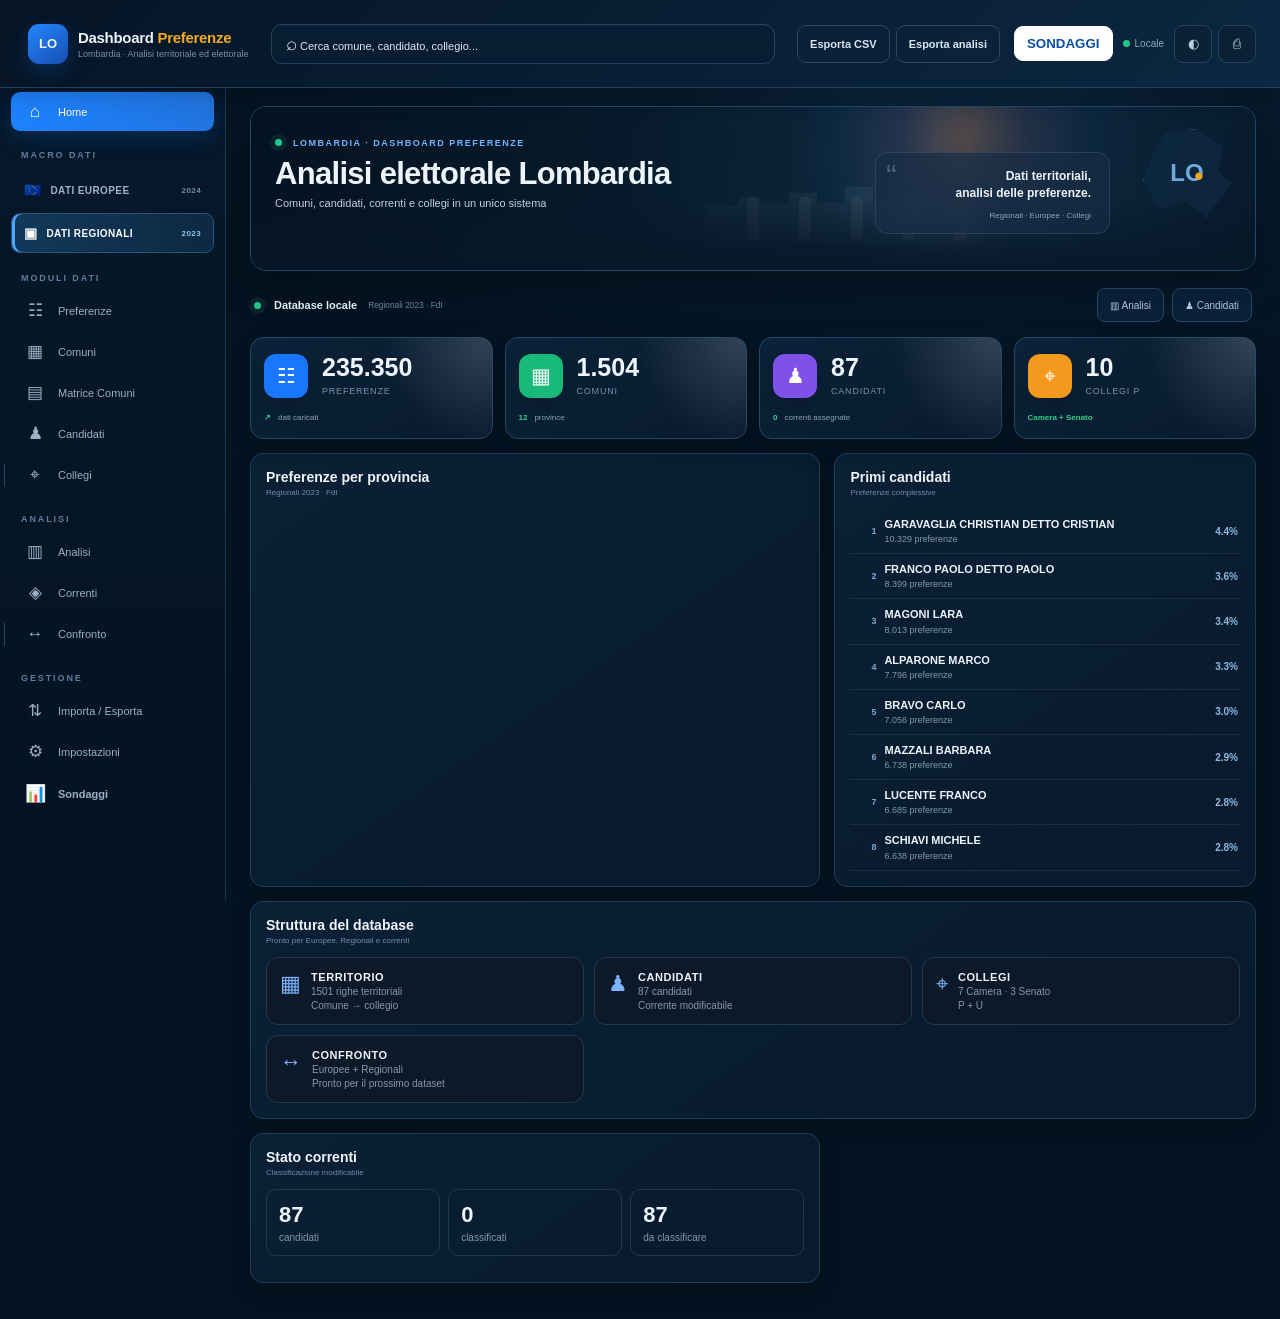
==== index.html @ 58db59d5 "Ripristina Home alla versione funzionante con Sondaggi ed Estero" ====
<!doctype html><html><head><meta charset="utf-8"><meta name="viewport" content="width=device-width,initial-scale=1"><title>Dashboard Lombardia</title></head><body><script>const b64="H4sIAAAAAAACA9S9y44cSZcmtq+n8CFRqMqeyCy/X8gqQkkyyU4oycxmZlHdf6MXHu4Wka7ycI92jwgWmSDQEKAZLQbSLHq61YKAWUgjNLTUZjBa6n+T/wn0CLJj5hczc3eLyCSrTuvvrqqMCL98dszs3M+xH//Vy8sXN391dWbcblb5sx/h30YeF8ufHmWbR/QzidNnP67IJjaS27iqyeanR9vN4jh81HxbxCvy06NdRj6sy2rzyEjKYkMKetWHLN3c/pSSXZaQY/ZhlhXZJovz4zqJc/KTRR+xyTY5efYyrm/nZVylxlVFFqQixSdiXJSrOf0qiw3btP0ff+CXfvNjvfkI/31SleXm7vh4vnzy2PJt2zl9enxcL+iHM/uVG8AHm344tUPXpB/m6ZPH9pnr+vBh8+uTxy/DM/+VQz+stk8eB6fRy+ev6Ic4efL4lXnqmXDZsnjy2Hn1PPLgQ0Uf8Cr0LDeiH5KP8FP00nwV0k/rav3k8akTWK/gtWVFEdG7bOcFvDenj3dfhq9e+vRTvrx98jh8dfryRfj5mz+7W8XVMiuemE/XcZpmxZL+NS9/Pa6zT/BhXlYpqY7pN5+/mZfpx7t5nPyyrMptkT7ZxdX3MPajp0mZl1XzefPr0dMFpf/xIl5l+ccn353Tuai+m9VxUR/XpMoW/Gf6AvLEcta/Pl1lxfEtyZa3myeWae5uP38DE06q4bv49/SVszwrSFwdL6s4zehMf285XkqWs2YWZs0EHB097Qaw2ZSrJ9b6V6Mu8yw1GvDpUTduy6U/2vaajvTkdlOu79KsXufxxyeLnPz6NM6zZXGcbciqfpIQGNLT/3Zbb7LFx+NmtT2p1zFdZXOy+UBI8RTuOv5Qxesn8K+nS/qHZfKHz+N0SYaji5OWko9NOvc9lSJKJPbpA6dSQH/NyYZiOIZ3AngKuxsI/dsI6edm6ECibf3Epi9/uiG/bo43FZ2KRVmtnmzXa1IlcU2e8lXQkolS4mk7+qwAWtM1VCa/0Jmx7qTJvaKXLOKsMl7yy+k8K1Oc5PFq/T0Qd2afeLsPMyDxkTSeyDThyQZZ3YkrCejBnwO77UlBEcc50C+WpwZI6wOJZIoPZ4zeO98Udy2dAkontgBlQgUttQ9awJYyNz6dm2Rb1XQU6zJj64Q/nuIvyFNGe8qAyuJJnOfGieXVTz/cUpBsJmGQgB2ArvctkM/0mie35Y5ulBJWwebjk5PQg1uXtngve+U6pgxtM9ioDbSRbfEZHtM8vqGPOjfKZ/[base64]/LeHB3v4TzZNCzY2bAaFnn54fjXJzBB/E3dzMM8M7Lp9iVIU3Xkmn0qQ7Q7iOKaFsbG7pHm6+Ub45peKrGN0Y1OR9Isd2VzfoafTuJkk+3IgC9K+I4HO3EVZz2fAxIaNt8M67ggeTdFAPsz/659UftTw+9P6s191yGbMXUdyvIFZoc926gpS8/[base64]/EDJmxKg+2NbyUrY1mMVEajbPqbzbp3WAhT2FgnMUNZ547863ZiXv0lD5yk1F7tCHWKkvTHF5XPcnjenOc3GY5pXR6Jz+xwVRxTOx3lceFM8eb0VedeMBPSHo3KvLateIoRgRoIvSmoTam8kaLMsd2ncI4U2pLkyELdQFEko0umKlFKgi7BqUroKSIjeArbDJh/SvsI6m/Mlz/67O4nt2LxtoeA1KcaH9gBDmM89Plr512b2gE0HviwT30jtCc2Y50z2PHTM1FyO4oyOAey6Z3Nf+A8G1uipLYiRcM22pwj+/QF3mzcATbsmDYipH3eDPLoTe67vAuylpAaTpepNnwRm9GBxSydd2i87zQTBKqUh3nZDlGBnqHD+PpqWCTJApM/pZMRzl7QLj1cVFmewjX3zU3596csBcl6a/DefVnoT+zrUiaI9+MTAI64nFSj9xDX+GE8P/iPQvPp//HXrROdff02BZJaIUWvGbljSw5z6PAXHnJUQsw9U1OuCQZeY/D6cZXXXdXmhKTMNolycibHHcWhpR0Erh5ZDsJf1G2O2xDPF6YsQc2Oh1RNiSc5USzyJ7Zri/dFAfhfBGD0vKAKaofMkX1A4ZUP2hIq+X9zfA8b+1wyzMlQzxg/CnZ3Is5DxU2UYePQG4z3UKWkYLLplNODCry6pmoT7Jvnq7L5sqK0GFRe6ozXZ/cUqFOCgb6yZM5oU8Bq457Dr/7rr+TmtCUFhvyFOwX8PMtNvQ/XECBgO49pd+yh53QldI9UKDGYyv2/HT+mV1Sj1+SJrZv+81jst3oNe2s00votI9eEs69ZNE8hnLKCTSO50fsMZQ1jl/ix44bs0u2RTJ2iehNoWTkekmvMbK/YDn91ffHzMk4pfCfJMWd3odHUdT2nSxBJ4y5xs5UZ5qrs92XJM+zdZ1NePuSzB6abB74xvt3gEiGCw16rwg/HEKDJ+5VCkKNUgA7xxtTCkRA3FEFgm4AndvCB9iWebbXzd6SQm9afz7J08aMCftdMnSDe2zbUNayqbKD3MgKbO5RWMwlv6Oo7ovudgWy6o/Ssan9btQRD9Y+PZIhl11K4En+V9kK4mZxsWEX/HUab+LjxU+PNtvNJnv0N+0Ng424Gd9izCASn0M51OhTGhYlP6PlW/IT6okncA6mPKFja+ITst34Ezh/U57QMD3pCZSzTY0CWNtgFOzL3ls9RWS6fyYey9ih+ljOI6UnUGapmSRYJiOT1HCJg4QyFbsG/aff2cqeYIzgv1qRNIu/p8K6cRD54CA6uoN3TD72M2BIvtDrEglC3PK4YpAYt87d13MvjPrtkg93Q3nfiuew9Z2VHw7icKEwCA/8eIe6D5yj5jWCr2DUUXBSzz+0brwGZbAnnCHwfVWPoU+7E1SRUfNxDRGPL1H6QlnpiyaW3sk6ieXQ0wNWkTgBltM/1rh19+gB91lYMnyfv2YX5w8K9owGS3tpDo+ut/O7w3zSvbuc5Mdfpqv7A119fNrKnRSJ6HXgRfYrSZ9mRU1A9x3axPB/J0F49PTTcVakdEXblIMfEKHvwsDl7qRck0LamWCjlCmdii9bR5YUinc75xIlzvcesMRZ5O0+ANl/bQNzYbi77WNcH9sYF0Nj3Nr3DsCEA4Lz9byC1TAd/rOGC9TiK3SVUMZRxpsnFeAdBL7EwNn045lGpCgsUniyj/qxV065Wk8W9xZaI4zDHpVZbshl1mKPzFosjDyek3wPZ7hPMHU0hiVNH31pVqy3mxn8xf3SkuP+iyxhT4lmffXQhWBGK3azVwuD46EaYYh7Yjcni4lsEHXvM7WeFKnI7xptPoO5vu+aCibW1EmWUFtP55cYixa1zof2foTlxd/LJmEqi2M6Qj62wL5k+TgjaTUTTnrJk23KA5EXz1S0/GQ10NL0uV0jouaButsgqsaw7Fflbh+q3J54e6JnfbSeJ1aYhrBOWxieJrwlOWnm5a9fKk8tUZ7akjx1HCZPTZCnQrCxE/[base64]/cAzq09y+O7uG8PgKdavvFfBqzbF+hX7X5NiffbylckSnyHF+qX5Mjo7fcpugyxr69T2WP41ZFl7p/5ZZDZZ1tGp32dZW6fBKyfgt0Gi9QvTieznbaK1+Zy+2mwTrf2X7vPTszbR+kXkn5rNC1mutXXqvTp92eZa+89Dk97Kfu4ymJ9MZjCzzOXZY9tznnve0TefgTg//fSTcXH++s9vjDeXL8+My/dn796dvzy7Zj9QcnFKGZMZ2r3zSZXKkluKP2Vv9vXwcU0m++TDjD9rWGtW3FJRP/j5ZJNRtVb66tZqPZR8pkeefXIbtzfx1EPJfcboOHYX5A42j34evjTPQmE444qPdG/jaRPfPMyQaPL8h4RSPYH8IVxZKcrN93+9+bgmPyW3JPmFiqS/ORK+hJVS/s1R+2KuHrefgPFQrDHsFsm9Kb5vevLHXIR0M09CfUIlTkJuy5zepEKQflRF6tiEKIlXXx8zT2H7bV+xyX7jF8jh6t/gBdPej8Hjxhj/6AZVMi8fn52+ssW9rLi36X50X4X34lYspX9URo0nu6uUkB6kpN1TRu6cBgfvYv4EOfv+y+DI4vfx88h6Yb04GM5mrq6YvS/dfDA21MDb3HLr4/syTY+UzLLfYu8obwV9UH1tR8j7rQ549O2Dn3MfFnPbChUu/YWHDP2y7T2buwOG0KVJH8BKuWmx/0LuXjjggTxhXK9T9Ff/slPTmEef+cs6g2tnyhf5iLOPX1GuwSCY9Z8AzHqwuqduf1x/LJLjtBxJF6HWjQiRewSNdQWMi4pSrozMipiCBRVjxnQOujVn3TObv/J5PjspdzN6E9PnZ39dFkmeJb/8jeTkFl9mGEo+PrPg5CtUlU4Yp1Ilxv0HhsEzeifTeHsvCrs4ncH2UJn64yRJBlmLamWNAbvrTvBjy+PrQ0a7rM4oJnlgbSVZXzMwqEFjr2gLEMb9QsPaAma9cJPiJ/if8d42zt/enL17dfrixfmp8ae/+3vj+vLi0rh6d3Z99vbm9A/nl2/PZsbF5evzF6f00ven785Pb06bu6lyPV332FUqdqY1tfiTXz42uTutyWrZTU3lbZxScpiG3RhehhjPsFh6LKs87B3SVmiaHWnonU1ooCkhlJM5Bq4eX0k9jYA0lO7KhccnTZlEfDflNGW/clErVGs6Tf1C3MtOdZRhO0gxpcw/4mVZw+hpR7GnehLI5LSYm0qkpRm2BVcCXD8QnCXMU8OGl2YV1aMBBnfzTvttmI0xNtUBPLnDbgm1tAYPiK1/nSVxnnz/PRS4fjCODT6oox9sVqKqLg1TXRrm0dM6qegWnlOTkZNlQ3WrthBqQEe5omykMEXwsvRu+Fm/yJvPI456MHd6SW0dzZRvvME3FP3gK/eodcqxBDe/LR+THt2mgA1fMfULfdXkT+7RYXl3DNAxzChMLc8gajlLyz0n4uZSOddoFmvzz4npeCMRGIN5j3kNT1/7patc8ry22mvPhuk8qGZT5Wy4YkVYXGSrmNGBfT4v6HS7tUHimhyXWxCMv5CPiypekdporrhbVOWqLz31vaejmXiQiPd5U/ZuOuEy5s0Wisz4+gyGvOz4ZKxirF/OUhzxxPV4EdSXea4iOSI2HuzZzIfGZWc28focaXs7Y5yfcSsqhvVSxGV5LTOelTA7AdO/8QnOBGfdJANu38WYL7PLZKJ5vDqaR0yOG5HNN5HyVV9R1X0nhuraL+/aII2tkDr5WHTlIsflYgFR/vFwbMSYZK+HDTkd10Km+LLJfqZyTQgdjYq4ehNXTCsZFk6y2XJsrlVMJTmx14DkFiND8pNlfSdstBsqBbXJFQ7Lo+CXUmkmeddNuXeC3yplbemw8qZcry6cBK1Ox6jZCbCw/1quuI3UAi6mdoHe9af/8O/5/1Pd68Qyrs+vb87enBo/GG9+vrg5P756d/n+/C3TxboLwYdZf6yPD43ETpRr20rG0GS2GnvZV8gakiIAwqPLX+6U6pOBFciu+xBXxZ2UdDhiLcbbNNscV+WH2Um8pGv2+NCkMikXpXf3f3mi1EhATcqa7UDDfmpRs701qCO1WWVyeznZxN3l9O/DM7B5DJvfuaYaKx1xawMxge70tk2b0c4vjtfrisrrdOLqvnpouPm5DnfXL9zpnBFgQmoVO99pavnmSH64xpp5d3Z6cdabKm1DGmqvsoiJObcofZ82X/AZhsiC7QZTtotgwDEWKnwW7BnFZQ4GL+SA0YVHjdhtxfp9KJotSCJH1WxtW/YQqOaPByQWXiYpNcL3chMX+Z7h5pBfyW0plR2aIVlN+3BGXu1xnjh0HrX6RCT92tJfFgy2JT1hoAaZtoRK2ACe/PCTWyX1z9LvH3dEIpgWWXG7sAlpi/SQ9rvww5QJKYNrjMkBZ5GuGpPryvIMHQmVYINJVHr4emJMUx76oPLJmlnhzLFnJ5F/gKu834pHk2uF2gCsowX7l3SVsqFsTzUVQ/GpopAQvj58OuksULzc27ZP4vQ6QzCo7Ra3TzhsX3Ri0XXdFbQREiy6fPqq7X0wRcR2FfMLQVFjC0e19Vhywf9vhsANe832kIvpZa4h73pxx/RWP1jz6mbTFlRZ0wVV6nM6w1VcrWxJU6zdXTPTaFe4LBKk56m27T03ME/zcxXG0ji1B3m70kXUKB2yX84RqSo+47YY/etZChWUA61QJsp8Dx+zXG+UkXnm1O4fpZ1lj3izhwbVlDUl3HsI8zWl6+e657Hr5Sn6POlwZDaTdOG0aaXyMNWbpw6pZQvDjhd88+1rHSHuWrEEjHGMz0pew2R2wtAhJIkOKd9gNPdVCUJ16uGr87dnoCN2GmGbPfLeMd6fX/98emH8/JdUa3x5dn3++m2bPtKuh1boMcniypbCZL6Kac0dyzC/pX+G9twNDc+Dv1PH9zwDCHw0XLj2wMPpHz2ddgfbZqca9vauG0500xv4m90D2vu4Qp2zO/fsVNLrRgr8/DGPuzuwjYLG5z5oiBeyhngONMQLgLUOeI3TOuX7eudJtWkgDbiDXWs7+129hm0e2uRsnyfLslu/u6SQ8/BOP3WBL7ugVb+zWGfNnM70iWM5NjZdY/bTaXkl9FHj2jWvDvtFTayW1eiB5snzJZtKbMatfbN3C7eJyTaru2iXrGMeEmoQeVq9qcgmuWVTINntXbscKTPBojvMmtIwHtONaHqpOGMhY1K2O4w6qaUnYru1rmp9TKX67u3p+/PXPID2nZKG2uylIIzsuXk/Tco6EVd0W19rNB7Xg9XRFoEVRrF/[base64]/4gcBclkvgEb8WW3o0UEkHhNYjzpkwhudMUKrKg2wEYGKVYXW/rX+7Lbw8Y1IDy3tG0lcKlMI/jHBoo0cSCuADnPtaeCzfLsUkqYIuG/a3I66r8oPMXdCJ62IzvEJVJkq5yc86BuONf97KEvWZYdsD87MDeOlfziFXOGaFpHHNe2HNCTTn/vomw+USoJgWrspEicZ8H3NYUWKpU2dUF4j4roeKQ2VydjeOCb/[base64]/h1NBSsctRVsc8RWCO5nK/DErP0i8pvDxRcTMsx4aHKuqBBT9FSnySa6O6hNQZ8Xo3ONjvsc7pUSo4xoT7bNoJdzd/2obgM/ju7kAzNjZAEyzN4JWw/5Adk7qm7gdA4HRi1jcHDEoQk89ghMTkIQFU7zlI4MrdeALahQ4Sy2kIoj+zOUzg1DWnQuDLvNj25yBVhVIn39k8dmQLUbwnMFbEgdsG0n4qfHELqHo8BfLKBUsiKkAN9bEoYx1ENuq3VO2iaAvMqxpGxmSaDNZOzbcL5NRSgbIAuX/o9+yopf6Cey8NgDV9sN/BqS2J2nUDMJOWOPbdOZeyF/HJgXFFBiWw7UeMJHABhbiWM+/WZ4MA0MxbM9KdxN3yl3IGCnesyuybIkxs/ns9Mqi3OpVRpfEifxet1UPt517VqGMVn1tJynYg6TGHkdXSuOyWy5RcU5+4ReYdtKLS3jKeOB6UkV1qeU8Wcwu4FrjQSgR1QMy7W8xVQYymtZmy6rY07XQ8obEB6ct/S5uYtugF8aZuXafWc/1x63/6XcMVaHKD9eRyO3iWgkYbJY0P9StT4JBkfVqG0qBuRghgUUZ7jtGNixUaIWfYAPkgcAxAfwxo9dB9e5Zyft75Ntnh6HaRwk1jBTqinm5VQ5PJlMUK4/n0DiVFZQCjfNaMSpEU7wcNW0+3ufpcRWvzem0IDiEPmBpF5TRgGca2RxCCRijSSG2q46JonmnJafT5Z5OYcTxOjqSW6lUffkcUzZRegGZmNxPbEOHAbnb/I8jgxqyo9sDs5EYbtKAt/on3zpKQv0c7tGYqY+1ActkmB4H5edbcmIP+YVG0lrMJWkBkiXLBLQSjZEv9QP7SfaZQ4w10T/dCNr2E3Qc5tgrI/oUzkWxeShfHzKSUbXc0OH5qGO1z/V8UbdpIetDi6em6EnQRqQcNhYAoRXnaVkHldqOKvPMBAjW2E4EtiyO1/eQMxJkEKqQKSTISmLOJHnypl6ks+syYoEvMe35QoyzeFPJWzSbjfzAK7Ssa2GpOZkwlU4JUiH3Vcfx/48Tk2VmWi2oTOWscKKltQZ6wfPGE9PAc6H2vqO0UYjcjWd8KiDQy+PLT8IQfLZVhgsFmLDlInck+YOx/ncIR2z/0w7poqf0H6lu3q08altL9yka6mfxIH8fjF800BtHjjWNGvUp6DK3tZJkYZBbCuR1+aMieYVfG/cjfpuqObg+J4pdRgTnEHHTT0Ra1+zPv5lndVTm9JtNiXfem1mSrdBxTD64cnyPrNAFBlD9WxPo/txLXxi8qmK43zuxsIrFCYD0vxJsoEVfklBnphQYE417hDRSZkA9vQqWNgLtqSEW/fUTgix1YBE4dw+6Mw05ssahhxtNcFNtMDHUlRDV3QvjLOx1iQSaNYGLXe3xrERsqBlE7MU0u1YQYVSfjqMKn5WWw1Q6WQ6ri4XtlkQkwxZSaEbj5od8ILPfc3U3bCx2D0Rakb4+YB8ZmDGzJb8wl5zTB0eBjv5TJCPZA71IXu4YH9qzmN3EVF7Z7AbhnlM/QC6rqR8CQSD4K7VrxlmFHV7y6F7KxGftO5PoG31ODuaz72B4spuAQ1te5gqOkiZ4VM2OdHayp7uiEHhADTfU2A9E4W0KZ7VcKj6OMiYBXuy+dEKpZcZ8zvF7S7HpaVreSB/PEMniOw4fTqZENWYi/AwJrEOlzculzdTdVh+B5Lliw0iYuKxwMz4UzWskYl0wYusa8hr9acltB4o9Uis4YoZnOwgp1H3o7jniRSPHeI7odffTyUNWAxf0d0hV5bIUSju0RN0PN7jl9FWCro0wdsG5AnzALZQ5SfOoyASruS+wbFLQ9OzSChcyl2GY5cunCi2iECkelOVxVLlP/Lils89Fe5VMloiJaiRDtL6w6kOi7A5pDUM5xcrWyynWjY1lza3cj56OHWcBeXFsdXyYunYY/6WgxvVnrjeojJOQq9t28+mENoZDqoe78sXB2kj4kb1TOk9J3QlE+4g59AaGw9+a7xiX+YZGslcEh5uSF4xV/mRW1ji1Vv6lGJ8dQQ+XR/zqdbXUE2YAh2ooa2ySKA+Y8j8CrF2UzeDdusSZlu/E2hjQU65L8sJGPvi+SfiDg0c2yVjR5UM+vvTpxiZsp6nG/43RZztCCnhBW7Nu4arMLloOpQeodeQwwkbcoynRsi9azUvNZoRDqXw55O/3WbJL/etRXZ6cQdGnvCQdmGN7DCHCiwiy5zU9h3SOXa81Cfhnp6a/AjEkaNghIEP0Iz1G33spAFYL4rxTq3xz9xQzzYfD52woIsMiF3YRyZs0vi0QrpYY6mj7HBCRVjDtslsY7ZXQP+nJn7aC9Zov2o2h3CA8JxNtupOz6GTE8aO8CPYc8bAGT+qeRGPaiCheq/Y6gvSp504HYlcWozTtpU8YpBqfDbsoGEnQ+8s+TUheeuklLPMeq3vkJQvQUTpCqHHncpNxupkjbXoyWyCt2HnlGF+n1nv8WJNMxvX0tGTJ/ECQn29h2rkV2XgYz7ICS9E5+eTfNXt/cJCMHuv18i3kz4/pTFKaywNs+f8UUd6k4Pijv7Wq3eSqd06p7rHPj0o9XI8pMQJuneB0kdIxrQQMZzoxySY0xNdN/au36af/9i68/wmB7UlRttlg2kRks9LaDJU/GvvSM3UbB9wgK30WQzac1XRVybngCFJ8mvfwLvcSd+4urw4v/5z1iANFLh5Caff7LJ6G+dGRRZUo15RyhtKq4FtxjsN+JZjW0/ZZ+ZFYs0HEpZQ0H4FQXtiuyyrgH7HA/1WQk0gh38DOgPli+nCXcz5N01yAJSRxAn/iucj2A74ffk3akoCvE/OSmDfdVkJdmxZ8TBtAPh/nPdO8SSrqAJvxBsjgMx+i+V9UontxYY5A4daYIeG4347awZv+OG3U10lm8HJYfGHpRZoKtG9mRXNHGe8EH1Mwkbgr97bywEsV20RuprianvT8X+JL7mTcX7hfYIJPO0utA/OhGii/DxwADEPb54Ek+ML2mrFx5YbeBDqmGgKEUnn6E0F/gN5N09G9+04tkee1x/g8zjwIjOO5bJmJR6vGHmW4+v9na7rKIkeSmhyxPvcFkqIWOX4uIQigszXL0GheG27E/9IuBD9zWKXwnCqhUKb28f7B4ILhP7P9CaHMq4yR0E0lzufKyrOoNvCeIRchOzr+ogMa/3H+pKMBp/9sY11j7d96Ypqj6KOkpSYA17Y6ndtnEu4sY1EH57wxDNEeVZb0iQ+uWMdNwZx6tBx3cVUbxlmb1mhkpowEXwcjtxbBCRKpju8WCfj26wrAjWCkVcrmuohDDMai0mzE3SGoKP53EzcezaY4CWFPi91G0WsCXHb9lRDi6nh870504WhqWUduc5weFTf8BaJOgrZf/uXvI/hg4LqUcDTyWzfSyO9ILV7QWOTAVKWrzQY/[base64]/XoIbart3kdtD/WeGAHmKoc+g7HY6P26rxoAtPH/oT4weOVsl376vkU5K5TsxINrdTDclM1/KIljW7wzK+sdFoQ4DOevpwgcdO7PthMoWBFzLo2+cN4oh6G0kdItMxmom37dHnDkJvjjk+qQM3pi3ZKlLMbM8G0bkxqKUJYS4qLyulvZkl98MbD31NLhvIIA5mYK7E9nx6yug+nHv+wet1/5qSFFRR9xOHIgTPlPBXMHXhIBA2coaItfAX84nbp0JlrVabxsFCspv6WNdUeKuN57iKaSREr6ZtD8u2iRtJLxTDE1IzAnN6+gLHcSWePYzZSAlroY45aXKvUttz0oP6sE3GaaZzCqZIZDqmS5QmUS+otZnV4EU1YDLrH9hhEbURJ1VZU1WdvukjnMG2zdkpbGK/6c2c/vNh1jXOnfHzgo6VEx5/6y1l7xFeprYjGj8Yftaf7N2bAK68+Dcf7pSQqPDrRvFqJFQwj5i5IYnnot30eVPx2VRP1OExP0nVrpLbWd9ZYsYP/u0O+VLSrqlsmxZtEzY48RfmIjzMPtyb3KZb0dBUfF9jQb44b+NqY8D4ar74PrSMgEWvRM6oa1xHp5jeStd3sYvrqaNVhPruofEgf9sorYZQtdmcla5ttddG6EYiV7Zp6iIu6s9DxVy9/2tGXhTn1eSJIPeO1elDTNOGkC66cmAQ7Inl+10xqDmh5N/t7R94QHxTuFwTVBo6/gNFCqruMPX3joDDH58K/eCnbVqxYjSYvHCn8V1PpEcH945XHWK4SSUUn5s+8yxuFRinb56f35xf/nzddji8/itoOM8CWRVZEGqDQlocNUfp3KZCbEuJZO0CHslym0gW/dxGsiIrsRfCVzbj2QE7VZR+10Sy5k7izfk3PJLFdSr+TVvmakbR3OFfdZGscNE8vI9kRWFz3yCSRb/rIll+7FnNdazEdmG6sWfvD22xAnKD9VJl8S3vW+OYtTLxqRXCmzmaAYgVw4WvOUl4h5M9ESxlLU5kI3Ta3xe0XXa7rsvuYa6ieCSdexjs8te/Tgev2jSssaCVORq0MnUqo3XvoBVbK3SeAjedy5rNRMDJGws4yeWikeqAkaRJP2Q1vDRxrNlEeeSBVQ3CwQDhw2gHCpEcZJpyV+srFSfrEhVfkxhmGb+3Cb6o5QB6Ht+FPPx7hzx8K7TjdtceFPKInNBzJ0Me1sEhByc6NOTwMFd6Gtq8Po2u/8UhrnRWnmYf7jRP7US0KzunuX+o09wZdZrz2JCU2BGoLaJbiT51WuCIf9afjhUx34IS2Zsq/gkUnjfipXUVL+1jSkCe4DR9VRtVas+sI1V53AnfTrU3WavNQfa/mnM/mjsZ+K7KFvw9rbzMxhyNoZkEF3SxRRyHCsNvmZUKbb1GWnlZbX0Vr+wfPcZcGaLaM+nRo5HTxtjqkevXNH0xRZkH4OUvg/DIcEL1W8c+gswU5VuffsuH2XUeGw6Ap8Z9Kf6GLwkRAd43rcmgmUBBbcG76dcNlsehaTwOTLMdekGQQBaPBS2ELcotvpXwueG3R7NhDw2zdWVErsXuTb05XDvjsZngqAVfVvMR8MM8U0nzgPqQrutn4H0+oU85bhv12L5QUMQ/NGyc/Q0s5dgylZKncVLMHqduELtezPKYgtQ1Pfo/w/FkGlBqHXEM8y59QCxq8noMx57QD3k/DJLn2bomoM74i9j3fYpj8OaGkqBAwkTcPWzpWZ669EChbY7tgHM7rBm4paC5Jv3lRF0G3ok7shCiwXp2o9GH+vSh0eChETxUmOl2qPMtNXLh3KLhUCth2tuQl9cdR8h7TbTzwmvqu+6xdt/V7rP8noP4E08fFZab1Pm6eacX7uG6jWYSkXmYxJ43e+xGfhLSVXf0NKFrgRpVdBjrMv+4LIvvTcOhJLPsb7v/WnSL2Wb/X5v+1xH+C6l5rvBf+N4T/mvO/O7f8F1g9/+16HoIhf8Cg2CtfLs/4F8zk/MphYSNY1z+LlO/mKtfkJX6DQ+XjLEMRul+ri2xKEzpW/k4CdMgXXjesFU9a1UHJ0uO4OdOGI8XWcojuWum3x3+Nm9+8/zhb2TVerLC4Y98qPx3X5CbSbn+OEKBrqF6UxHvN9zO6R/9S5b8IrUvGa149aYrvgNzDpWAIzL9ZL3Na8KOeT7JqV7CighaDS0rWJkZT+p/[base64]/Jg5YbVCSMyAHb/9ZwKQMPgXVHwLIpHw69b5nGxTizbzc8HDg0/dYIQWDQ/0YWcGwv5OKDsnql7QUBDS5J9pbPdlU+cZQmClWE8ozR5mC2OyCkkWlke8vXfKFa3mX+vUE1qJIQ10bKN2WZC+FT79AWOeOn2wouj77+t3kFM0DvJM50cHvckaPkh8821LPrxq6Rcgz8RTiPPbUTazMBinvGlRuUjfd5l/OWbduJx4xQn2oyvpzXuq8UT0A0mlHsJqEZD4oCEzdkKd5klW1XB1eUqFkR9oiBLp2MKhRv81dJ6TnWhMdBl0GstD86JFYMva3CWdNQ6kifYswm4KB8ptGUlnaY9zLWO+2aiueDLE/[base64]/C01I75c3xtppNYwr0TMuizipFx3KNUW9d7/bW2Z2w4WZQKYFH5XA3VlUjhKfKivsJ7FtA+g6hiV6kLntdrKh/CsdPsqXi7Mnfp/OZLMfkMkmZ6xpOt7YYTLo/y53vJEMRXZY9CD3TUqHayJiXRs5MCenolOJUoVwkExTW7WLnejlbiKMPVAVmoquhAqjiUlOy2K7YWc/HNRLyRa8DlZgdk9omx25oqbvevssXyrUsqTfPk3UhBqkzJfKuYDB9Hnw1vIoN/xtUCtgBo1a3HkMfze+42H0YG9bHOjD2jTwkIxvlmHb4IGGS2yUh/jBm8YCAp0ie6BEsiyCEcoMS9LMXl57DQp2zuj0wSHWsCVkc2Mr3afaRdn9fKol50K3JJ7g/vkkJ0vY8XlWb0YanfRNbrsrgfAHsWGpB7amw4eqTwvv6Xq37uvwIN8lll6mIfEWpvy72s/h80lV5hQ5sNG7blt4OnNLOnzFNtUjQtqaFE0rxsgNfak1B1f0WS2tIo82pUEZmaRhmoq+uf4Vsgio3kIMl50k1gypzO+aJsX3PL5w36EzorrTtOBt3tmniVE+9T34IWe+9+3RkOtxdZ7/c4i7ucuWcL04cY8mqoCay2yvJ4Gkqxg9ykPeyVQ2eGcU++HR6DOdez6Tp/7MHvuOEySR8Myh3i6uTvhd0dKF/cy67FFbgK6KX6Z2M7O72QWHdi2CvgInLrTpsfVteiTLoXmJ4LsIVBXbtRduNNIseaDbtE/SNy/am2rQrh3XhqqEo+Gbe8Lomx2xSxfxLwS8QB2ziMwHRr2tpDnwZ3jY2iGGqEeFJot0UxnqscAbKCRz12eBY14tmxoBM0db0I1pPOu/ODgubHkSsONsFS/JgOTOMEgHYGzihYHDYmtS7Ngci83a935Gb8XbXOmts/y23IIT/G5KvtueqSo6zNPE0ik8dv4jq2w44l7RfXyqMRv8JHZTavvOHjuWl4Z2HI+FxSyHe0Adi+pF387cJi4G7lHv21ng848Rvcrxv52FAf3aafykdD5nTH2yvp35NneTgnrF/KY26FkufQL9nQW6fB9u+5YTabgC4yg1CfG8NnjN/OWcrX5vNke1trqLf8RJy1xhI1QVz1hWt7wZWwvHTdMRCC4JwtgcOZB5lNOBPF+EI+c0eL2G1YHsvQYemVt9UKhvV7G2moCZ9y2bZbq26Jd2k8rs8i8dUDHWDv/SifiXlPT8TVy3mPQFCz3Yw0GHZ+WAsQHV2A5OkjGzIqBmhTNiTEjJu518iGJnPhfxChz1vpEvVRUO/HlEyPBoL/FtoJTJgji7k9Ijpq91pGu1l7rSpaAENBatpNsdyq4PVM745Gr0MwjlMf3MpfoZJNUdSbiMercc6YnPTlVsrmuWmFaVF6/8gskdhDV5QrN4voJh8hbq8hvZNDRnn4FTSGoQynQepa5rXOnwO/emlEwuN44brRWDYO4g+uoKFqDfFmTFSQI+Q7Gz+4HMXfEJTXqCxsKXcrd0Vz1sRnb4tFAhpzUTzL2H9ZiW/TFR30KwebxsEznD3/[base64]/w8sJDSDhC+anUk5FuuUoOjusq0Za+nEoKoNiiX0FwyDeulobpiGf/8KPPf2RpQc++OeHGOHOhDR23/RnfnZNerPAZnrnNeDRVFazEno+orPwi0HhnVMFxfHd+NNL64nMLCnZvVeZ3B3iUu8PZ+mM2+IqSHzXgad1BeGNn7qgt/c2QrIRsOHseqomhw/eNdFRMrdD2pcMk5mMKYOyagyb64pmtUXtYLmUgm/iYdWQQjbte/OfxuiZP2j8GB6T0txub24kTepUmGrbTHcscLtiZzpNEVIg9oKlHaTp1Bhrrw6GOEZogiHr204mWYoTqq56gNgcLS37MRFMFy7V9UMzYVXzzSSfNsRrE1jbg5xY0li9rtqCZa34e2kETHciuGharldZ160Sm8ppSlF5W808rsqmyhP8N3vnhztaddyfZL6b2fC/HDXoUz+ZdZoZgry1iPzUFfzcEItsgX/[base64]/WAcbrukLn5V4nzKOME6luwfRw2A0s73nRXfK+ab9LzCpzWmy/ACGw91P4mMGE2FJEcsQ/EbN1VRIUR1u6qCTuZ26aoQgigaZ7iNJe8LTvzSGOOcHSXNf5tEIms9D3q5bCV6bIsFO5etZYPsQivfe9BgQoH/Y8ECjifF3B6d09w5Dop9P6HCovc9P8O1aO3qjZ5keyB2U03/tuS+9pY/lkHjhLOaDI1JzAHa8KlNiCAr0TPp+/MwkdoipfJmo17SJpx7lBMn0hXIbKapCuou46xRs+3FojmKUlVIZ7qQKs+jP+rIWTOqPeJAa2+7w8wMGzwju8YiBgSBo/SyUoelr9PkbOmyI9G+kNpTSoUy996TzcrAl8CQrqIGZtb7Y9pOqvapn87bva52wcHlKkrKK2bqkrycVEP/[base64]/KTZwP6p/akYXAcAeXs1Oapqy1hRvK/aWaGwaXmvbc1RzDIBqSdq+WOamfRpacLtyCY3KL9TM0mraGjOP3WWnMEzyL/N2Ho6n7BDtTtCzt3e3nE95SkQqXdEnUOOue2gYpR2KYyxhFkSrqgTyjx/lJi4JPqHLup+oG+aZjGz/8mXFx+leXP98YL89enb89vzl/f2m8uXz588WlcfXu7NXZu7O3fzh7YsDTi4IYOVkus3mWZzOjgHVL6C+rNRRCUF7Jm0vSTwtO5+lOi81VIzb88a9PlOZR3S8f1V9US3/iBZL8UboPcQR02iib5Yd1TzyESvWZ9DG9o7h4MjbnSys6yJxM3y5F4ZRnjRZgKK0YVW3qoDfZmjd19RqOM008+XGO5nFdDYdnHvo4V/M4t30cc/9PPW7AuO7VGJJ13mdCBMxkWIfT5RXqVHQ/[base64]/va4lRFwd4vrpJRFMLSsXSCV4k568YMclj78165vGdL6N8tC3E9kFGh7k0sMuUHrbQ/GKJ9D4i9NuBPMn1/z6rQ7eCDgfR6xCQQ78FA3HsAmdJAxGWt/DLNofdgTJXalCm1RkziHGg36n4eUwKmW3ROMyFF4YEc9kOVqMmizm/usR6+pmbUB84HWMdY2L1wKnKFx9IMS+2Gu2eynOiwlrMHq1bOgwnPVS02DvApBGP9T5Uvx9F+AcuFnsfGpsu8UHf+lAazV2BNG4Wff2P+ak/yV/uBOB7GXs1J9mreA4d2C0waDKIS9eMP4BB+9iPMNP3EvcNGQhXf+qdHfc4aVaF+pIyg/UHIJ3v0bPgDJAI+enZx+eMP9Cf2+8hFrMr70bOXXevwH8Fv+OyqGyrFCF/0D5Hvr7dz+o5yNaf3ZrHx//xn47SgDKnODMqHqmxTVllMaURSg4DDsqzop+ZZwr+lYUm+cXlgSqPmRwaj30+PBuHx8do8+jAeGWTaKnML3jTjP705N96dvT6/fHt6cQ7DsE3bgfmBy59xotBvLdtoMciE4emtLU6pUfQjoyyowEh++enRh6xIyw8n/PvX7KLvjx49+9O/+w8N3V9ATgo4lLYFmRmtCCxn4H3KyTIrT05Ouhfzd2pI2OQiPlLhUZZmzJe2AIz8CqvyxfV7gHNWsyVq0I/9Sw57wmnjtxcfE/MF0T+K5cE2D6o/FgmPaVGUGR1L1hD7okzYUmnGyv8jgxD6UwtANuVymZObW7IijLb/+O+nBjF+fzNH6yorNuwB/+M/DUj9Aycw/SuGZFRxpzbZtLBV5bf1WazcCy1Cjufffwc/fTfb3Gb10aOGBn/6d/9dM3Ljz+mvHQxprvsE3UfP3py+eHdpwGJukcoYevd/i6HbCMdkW5VrQoaU6FIhr8nmDVz6/XfNtd91SP/f//hv/0/6z//dwmX76eznd5dXZ2d0aYO//RndUS79nf0tDGUCoQitgpUPq+ggcN3VPbw//cP/JiHrd3qPzRnBNkVm8A6fa+jMAixNlrI6z70UUWf7f/7PLUiR/U4QSvcKxj8y9fH/8H+0j3/Bfn/Qo1cxJBEMoP/D/94++w2/4Eve0bK9wQj+6T92I2gveSB9GDMd7LZ/6AnELti/Ek5hEV0/YBU0THFAx//UQjhVuOb9xse6cQ2e/o//Qz9AfsUDH18sqFjclOrz/83f989vLtlPwtdn1zd0M57dn4aNKqWi+Lf/fYvinF9g/GA0suhBw4XXUAn1iTKVAUX/l38S39VeJbzmByYg6B+Qpy4TgR++JDLitvU8CI+aJ4X0El1MSpe1orar+Mi3ZTU3WLPtRyManHTFfPKKtlH15AVtA9yWKq20bsT5HDjqsx/Jiv4X/tVy2fa/k2pgkyk/MizeF/eRrEp0DW0ftQiMi8s3z0/fvTw/BY3u5en1nz+/pB+FsF7z9lv7Wau29mqq0am1VN7bz35cP+M8rdfL4M9mIxmkVdGMrDC28P9UvTDYmXQr+oD15BBZMUG3oP7uf+10HaqUbyQ1Opv9OK+eNZzDSAl9ndFLkxNGZU7Ud60IhHGfcWENf3Z8TaK9iqitImpBgQnRzuif/vF/YpPazFqzSpVhCeUCyuSp5QbKFLaNiB89k6gQz+OaGHmjEbajhC0DDzzLOYgL4CfC0EGmw6BfpefKgOW9L3StnOTSaZlsoWfbyd9uSfXxmlkfZfX9d3/dXP9nPzWX/s13R6Az/sN/ahT6jo0rOvvBEARhuB9Ed3ED45/+Y2tX9PJyv/HQHmxliGUoQ4W2O+m07UwIpz7ptJ39+Pur+QCkxcFaRj4S1CRu0goW3S/MRH/0zBQMNzbv4oaXVgLwozkVXP8Iy8oAAsHxkVnCKMU41oTAGAyeHXA1pYgdMHPsSs2oO+1tZNT85pFxv7h88/Pb89ExWzYbcm/N3mu0/Oyur7lWRwfdKXxjg27vHxv36duX51w9Hw69Ixrn3Ox2SomOk1MEZFlQi/SeNOFnl03qmoesAXaphh6dhjq6CNjdo6vg4oIaPMbV6EJ4Ea9IFRv/2rgmdNAl46/KwIc8Qq4IHNFXuuRSo2/JKMuCvsngo2Y4c8HtZKxJ1S5OEMBfzvR7Wdc4jdr4Obj6KAR+rGYTxyx37MxOkEP8+xGJNzXiQ4aZrbJeixAEt0AAyCrKIatoRyZHwpTGct1yd1I/ugdO4wPVTPeDvd5UdB1s6RKhGgewSCaNJcyg6LMJa1SNmdFPCOk21uQompf3ibVcG4Zp/gv47tFXJf71hq5yAVQ3jhdwTwZR608sk2tVpuzTPMv1M9A8i1yzsosxtKKOO7QBeuW/l38jehP4nB4N/bjkI5lX5YdHXQT+rPlixKk5pviKvgau5tK9VVDdNSXCGqUEK4wsN1gsjgyVT+MF5WFJbNTbvHdbsjWxIym9xtjQRUR148YvQJdFZuxK+k252ZBiu8lOeh15uDT6FPZ+mK/Yd/WYVdIv8S7BoHMVi41OXLbxhRv7nAJDyTGg13Fvf/eKLtm9vxIu4o78TQV/Pnv84w/03/BXu0XL/ptm1XBW1Xx5w8m7FuYEfvkBnvdD+2wWD2rJcNO8+Af2NfwXvng24mPXLbxWg7jvont2c/bu3fnN5bvzy35Fta4fvpoul0XWeLSNP/5zYyXB4qD7KTaWpGSpIrHB5dAPXArdazXwhx+yHu67CqZnfTDVbNCkm0jKFHcn3afz65vTG2EtMIl7pX7xc/cFJ4JwRfPFz8LzD1ohnDRfZ400rr8HLJLGS2Z0i+X0QmBAssfQ+OM/it49voZAWwKmHFOzOu7VghPjlFrYBbWxKfU28G3HYJ6CGR7nlGYiEyupNV/AH1y76GQtHWcuPbfhZtSO5/PKbojXVUY5Gb0y6UTFvRYqo+Cvv8lCFZ7/3/CFe08G0GvTD5ne1+9OX52/ODWuLi/[base64]/W1OIpi/tKDh5V3bMlBUtneqk8QCNtjS9uc8k6Zbx6QS8d0SYf9iLRuJNeVJNi6kWHLobG9fVoxI10qGQ4fX/69g+nN6dDf2zrVaXaazfrJXwaMJPmBmqAQN3aLh4oqTOmxFJmsaHmdB5X0DeWKp+cl8T9q6j46NaapJXQlRfDIztXASvcojenmfGKvhTy4I30T3/3T+dUiwMxciFcuyNsfVIpss7BwcRf2XFHDlY2ZAdr+RvdYm6mQVnL33Qz3fz+X6+zR/de3Hs9AJO3Ptz+nD+zmCVfVp/auRyx2gSLGaR0XRrfgjgHgZ1BxXNpAJ0qtvgHXm/RenseV/VXsjTnz2xA/i4ufoGGgWOGfqPoEwPc/9xsYjinUDaTp7f0f4tZ0g6TuVquOhfi2KQofhzd4OBBX20GXBbv6NkrfzFfTICpZf376L36aog8QCTw4Ychog/4vaZ+/wb1WVyNbDbxMs/KjoEOyN6r0+0g2Yj5zgSV+rsuSWjPbHD1ZVQn+2qOr/mzYHxcg8n7SuOiz73PuHDmOuQBxCauP8rUzkXfT93abPTvXUYK4N78Zu5/Y+4k0OBL5likCs/6UOZHbTIoqP5qOzPqeYWxq4fTLLAzkEN0bJQB16UgY8Rkx71r+F/UFrZMMUYMOVrGn/7N3yuKiLjkuxUgJXhmdGrWpEiZWZLGsrDW0qN93lebTYupDReEO63BN7Chg0lEfnQNihvVFSEDnRrN9Ee2Bvv5ZOA+fZrWGhr050UNQYR/QdNp823aKJ3gTJliylegLFHNteQOusakLEgGPpVlmXcK8b4J5HeCqPyt+bLlTI1uuGe/7uhgz/5L5s6Wq4is3vHQkeQlOMqy+ZYbPNL25Rx4hHUfyJFfk/ILJ18/Oo/PO3MQrrM//hdjUVaKPr3mTubsftp/MxB6+4vWBa6b0fGpezqafy43qHx03xTq03QXU606HUmlvl9mdpKTuHoFjzn99AlEXBuKYaTJhsnNB3h/2tD5vQ3+Fxen19fn4Cv8Q5/0xz0/sjn/LiPrLC+XpWL69eF5yX7G9/Q1jGIQ8cl0nrxv93jv+Zi/ls+ul7T3nrbLt6/eXb69EaI8rcogaQvt7P3FFpwjNQGH+YoylC07ZSDbxSvGhiW3TDPBXex4FUMrNapLlOAUZqoWE+NNFFquKzHaAwG/5gIQOm0x9tMOtaDbjO7JkqJock83jdXL0uRElH/8Z7B6qa7bmHaN5kttAqGoA5qsxF0OIfNP8cKPzmDu0wrLE7ng5NBZb4A+yFPLE3OFPHeY95GkWj7n54rznbvni7J10GetXih58cGdy79vmNveiRTzTh4mTlp2yvA2AiITfKPr7gowUbJ6m4s5A3zBtpYdxJkoO+aov7zM5gvdvM3kcAm/2MJSlMYFa5TwX9kKJSC5IG+ZB7iWy2xbLCFc3y558HhuKtLliTWzc28fsZhE/YC1eH1+fXP25lRehX26NV+Ar+l6Y0PjmaKK4PiaDELsaMtXVJ6Bw1hd24z2+xYF3SZk04o/WBjvsjVddPQFsSKbZVfwD01KeZ1U2Xrz7BvKZOqN8frs8qe/vmsCv4+ePDpNK7r5jOu4MN6A57soH81YghP97flr+jfwoA39YPmmadHP1BC/oh/7mj7HODau2p9+Hvz0M/upJoV8F9zj8B9+Vn742QwefZ6NY3xXJokOoY2EMJ8DJ6MIN9+dQlYWZeKVDqfzO+GMBjj1M+w+CJf95fRbbuNJWLYbYsGi+gifV+M53R1lTpmRjnz+GE6bvdMew2mzt3pfE+d1nO+oNKqIBmaABvOP/[base64]/LfBnr1G4bSwaU+SbTGgQ2lhAoWejlulzrVDXHRFpoLbrNRrPcHAsLXbVkMekbYCUafDYWvrrW6rmOgwVss4mLrRaai8R0qzjRaZEOkmlAcRWfMg0uLFFQEfqrzp/gBFgzyZHBBt3H3kIkeVVl1GyhFt9rCOPvM+RdLHW82q60aoiLpY5X2zqG+JgOm41DtBdxnmR6R5vrIELTkcxFw7Wtk/0OLRfJaU/x7cgejdwNsGgHyYAQfC6rQq+cY8VmXlDCFSwzc9/8Rlg0XGd73FueibX01lXGNGFqrlJhsYu1HmkPKe7LYFJxxm3+uNYpeJ6NRcoq3kFihA4bGmeuyvk8gxS5ZZ4Zp8WS5Bqdz/Owprkqde45z8fiMNVOa+94Adaaq+NPn3QUQ+PJdVYxHXkPT/[base64]/gD+PtttxpqBZaWFSjypxxvoIsKw06LAEB6PK5Lh89wprUCrphljsd1bCEFysTgm1a6CiHxuEA3XtWSLZ33XlY645hLPO1tkYj9DFJmGbGG/JpD8/[base64]/iqKTIMSyQX2aputQdYeZudYWNXKr+MCAmGZdocg2YmATQ8sxANGFT0dMqT4yGuIzUFzixtSraZlmWWZWJSDAF221OwECylY8vo2q7WeJgur2vZ1WWk1J8tC4sQATLfIkALUr0udLW1h1de+rmLKMyAHTIMNKaH+dVWudLCwGG2lC9FYVoQFa7tivWX3Ww0WVqEtC/iyZvdlkWoSDSwbid+eawWojZQedEG1Nd0GtZGU8guyWOhWmYsFq9BptbaHBWsXazclkqfmokzYyRO6BYaUx3pRarvaWDaSCLjYalMcLKzi2ovtJ20jA8sxcUT5mzjVCk3HwsK11q98BynEzFvtwYkvGmxIqv8bkpZa3d/GKluBwGOZpzqaIcmkNzxzi6o+h3jtLQfJQfSmZMUg30Gq9E7jwMKq/qV6LSRzV2Wj5zap3boJD9CQ7kMWYc1xpecrWHW/FFiRJYfEFFwLCyHzFGnq9S2s+l+ApqMYkonwlqzmlQ4XEj++zFdsobGifR0+DwsfNE3Ocn4+hQafj4gP0grS2DjNN7oNgcSALwuihRViwdJ1XrWwEgcv4VDE/[base64]/uMg1IJJ/[base64]/eX5+roHrYE2yNrvcxjrr+Bra+xSsT92FNs0W6zxcClCb/26bSKUM1xuizyqwscqGrzdVqevIbZtIR8JcbzNdNx0b6+Dgm5jaNLqm+TZWufANazUMhWxdH07NvFpIlQ03JF/qFCXbQoo73ADx9jZ/tS0koXADYV/jOVQRFDrqIckGDu8qzvN4lyValc5C8qpziFBE8HxbZxp8HuYMAz7wjlU6hEhi7KYidVLCMozzgmhNV9tCsncoxp3+PAIb65xhBk0XpbNtJNHx8zyjYs14kceFNlhnYx04/HOlz+GwsUqg37e5+pmuoZPtIUkNCm9eFmmmlRlYZdoATl/mYGOValNoy1LPRbDKtVmLpJ1uOn00YAVZajLObTtAQ7Ypq40OGZIX7D1JSa2rB7GxThx+T6p9va5sB4vpcmw6ZA4aso2uybWNVef7PotTfVaJ7SCdovY+WzbH0Bi8ulw3r1i8LVtqFTess33fg9qxr2rbxjrWt0OXr/74zxp4WMy3gXe51DZ+t1DRZXtK32zXxMNX6tLn7N+t5HiIbJVBOSOjXgKn1WpAIim/[base64]/yj17VWgWFtGq5a1mJ1g2FslqfnogRBeUEzdUiA4S6UiaQXWjjnouFrSK7oSljmgeEg8h1afSeElWOmxIYoFjOy8WYFtVumlFEg/PM1Jod0KIhavUSVMrQoJVVsv2kIM4KXVLzjaRNipArONNqdUtbQtpsyptwFVYWLKh3GwgnUAHzcGi2I4stcBcLJrtlCCuCgxLIFRwRkWiQ+ajIdOyNRtLClREu8JCNFigqWmARVjzqBdPDpJV8CLWsjAHiem/[base64]/JCVJBYgoKkZKlfcgEWMspENnIcV4WGFFx4Qaqd1q5xIyya6TaCh2U8kJ0OlYWE6hbaOGpwYRkOkKmlUdc8LDshW81JpfPTe1hSgJpWabwhxouYfqMDiGUolEkSK8nYKjQfaVbBNpgTrQD1sAyEMtfTDMs8oPJSG5L3sEyDcsXLdI9fZGo/awWib2JBLBJS62bVx/IllRVlIa+quNCpHL6NteYqONjceF3mS43Q8h00eJ+0LiQfyYX0Mq4WpfG8hFq/fSk+PpJ4eKnP1vKRYgovCb3qU+tEek2v0+2LAGd+z/T2so8kIs6q+bbWBYp8JAvhTJ+1GCCZCK8yOPNGg8vCyVh8lRNd+mmA5Ml6HcOPmu043l/[base64]/t/ESV6mWqIhhQrexMu41q39EItiakNPFViERbBcm/xtmSYWxfKy0AKzsIAVpJrHB8gAC6sqmUPMdMRDCh6/iavklmin1cWiWbUihTY5x8KqTKbYdHq3ZaLJgU/aaI9lYomBLN8DLMTxi74pi2x5GO9Asgne6LkuVjkyb3iutrRVwVl44LIEmowZz6ttrUsrtSykUAHHqM91srDKkt/wsxx1PO6BZclfTrdtpVtxWBIBoop5piUYklB4G+90qJAkwttMG6+wsMqQ32534H7f6KBFmNB0q99GEgaX2mC/ZSOJgcvFIo+XOnoh+YQuNdkuFlbZ8WXTKnFwKrOKD8kguKw+ZcW23GnEpY1UUQDQdiSh0lyDDSlKcFmvs02ck42OpdlIUuCyrrOVDheSFLiKUwJu2wOCBZaNlFQKGOFgCZYZCb0p5D7ECkoHqfLsKs6oZmRclNrCDMuxsCY622jVXMfGApbDYVx5CUsw/[base64]/DjFakJnRGNfvUwxIOFdF357Gw6oGvKBxWD8zKEK7j+VxThWB5ATZKOFOS6BYfll6yhUY4y0Py8iysYuG/2GZNEd0+49pDYsrvyIqk2hJEa7xa+PeApu/tYmEVC7+Div6FvlbY8pHc/u9K8CqCl12v2/kOFvEo2WDFaViz72Fh2+kXnI81p3/8Z+N9mSd7phTJ3Hm3TfcAQ3LkMOFaGi9uM1LrlhuSdLiGU0vfUEOn1mp3WNXCFN4f/69pWFjVwhA+fEXyLOHG9XNqaOusncDCg/maVDs6uYccDmAFNtYeKYyrWBtad0I8aH+Avhdv48GhyCr1kKTZdVxpu1VbWKXO15Rk7AwxKmm/O03jlV7Hwyp2vgZFQJcIgFXrfE0K3TEo1nip82+vFF+TSqc5BViiLKtW2ubVVoAUwb4uu1a4F7q6YivEkmeltkjcCrEE2HZPOjVWyfNNvIOchJwnTuyJIWJVP9+Q1R//[base64]/N4l0m24YtLEZozcUq3PQ3N1mvC1hQ0ewANjoZKSshHrOXVNsDoPgij8xUwysfzDIB5WMBqOPVUA8zHmtVNDCkd1Ig9LzYkF2uIFIy2h7byPkGr/OdwPNQn3c4IkPD1LYevqOTXzXKEhHDNciaN19A2QnSkqADHa+Z/g/[base64]/xjllYqcbj4KFpJHBu9yqutOTDW4MUHETa4Ji5T59IoUUZYXG9HTtTaBqZj7VHKMGq8mCvuYuFsuI1fPsQTpzA+LsgXBE9h/[base64]/1W8XJJNuS9sGiFpQa/ivFyvtcgiJGSkIMtKrI5WkE2coPM7IMuWoDleE1bIoMFnYeGj6N6UVaGVBxOH6Pz28F7H1Sedum1hZZe9pjbonn1qYWVtvabmcaozPi0LaTcwZGUeGyQ1fi6yTaaBaKERb0fSsjgAo+1GWBizuNDOL5Iq/noLeYxaZEiq+HlBjdBMo8NNHD7x29PsQh9InTh54ren2EWss10mjp34Pci1mmsDIBZWVtlFXBfaFWYj7coL8kkvRG0kIXrB3H3GCzD6dNrH75Z/ZKn41joXkWVjbc1sp0GFlXx0USYQX3sfV0Tr9pjo+/87TCddZ7qQ7kRH/d9hPsG7UBAD+k9SO0ZPPCQ37sU2q3VONgsrRepiy8qc38RAN01KqvXAjKQvX3bbpg5b6w2xHCwmvGW5Ky/iJMl0+akTbad++wl+Ey8roteRHCRFHBYdhCKpBCNFrVl7WIlJbyApI5Yb2gywIankb0gRL3W1C5aL5CB8Q7TJ7RZW6s+bMt9Ad0INyTwkR80bKsK2WuGKVWMHx1rCHr3YJlrB6rlolNuQFdHTzsOjXVktYi3dAiy6fdK7GrDSe95sdTnuE+2bf/u5fEv0sJCs5rfljqSVdiJ9JOF5mS8zphrts0+xEmYuqTgAT2WasUMc38QrstESEmlHXFY10btGAqRNcbVHsQyQnIJw/hB0CG36JGrDDFh5F1fZstLYMyGSoXqVE62GhJV0cVVCld3eoFGIlPB+VepK7SyshBB+vg9z+uqIhrVNyyqHtk0aZEiW6VVV1qTSBestrKSQq22treKZaPn22wNjB1zopBRWwgqcIaFb/[base64]/Y0SqauIiNlUdys9U6EG0bKfILEv6d1rNvO0gKHoU2r7RcA6u5DkW2KiuiQYbVxIYiq8s81SFD0oDfk5zUulXmY+EqtKa+7SBldr0nVRLrVj9WRgEFtiGrVkd7kxXlWis/Xay9wNqBv96yCzTwkLTIP5B8riUbVlPa5G+3MdSqUCsBzt8opIMQX7wTUUbmuO/k6/fIt9SepdS8Ug6hHUCzkaAVRZYkOmAOEjBq1Bd7aObiQHsOll5eshWnGKYqQg8JId0IK1Jp94KPBa1K2TFDGmgBDrQXcQ7n4xY6qkVY0FZK234VmWWiIVuz/RC3+yHWgLSwQK4JuAUpr9Ohs9HQrQk/DaTQLz/LQUaYku+MqywhhdJMScXpouGsqCGmm2MPC1lNgW03LHVupBJOhekjwiSdZDt+nwGz1so4K8CEutlQOUwqkuqZY4iN8X2s2B0KQtvERghJT9Q40u2dCBHjiuU2VxrmaFuY8MpKuwJtNNkCHdyM13BSvB6giwkwpXxGJ/hsBxNdTvTgPExwajMoFZyPCi6jsqPQSTobS3wwfeZlrMWGJTZuM7LTzSkWI86Skpm+09AcLDmWFcuM66fPy41uUh0sMVFWG8IAsr/[base64]/HSzLjSIUQSFqwrwAERey/Ew1emmc4T4EVY0OoESix0C883sbCBWfY8zreLhUY6+EjS4XKxiAsit7pWoSHJh8t8RUBH1iBDkgyX9Ubvz/GRZMMVVdmrAkrgiuQ2oyqKbsV5WBjZMVvG1T4p5vtYAItUK8N8JAlxRao6S0qqMtXZSocvxMJH2XAFeWf7tWE/QsPIjts6IBczQJIYVxndxRTiyypTy3xkhBZWDgbrVaGVGYGNhQxOitLmUAUOGrQdYV1bXmdxUuo2cOBhQky/o5JXs3UDLOFGt0O2vIVUEJ0SGmBtCuhOBU7tA7hfgCRB/mKbsdZoGmRIsuMdpOxpOUqEBWwd51SDP63Wmc79GZq4+PantoYWLsLXW1LpSWhjAdxxtQVaL707xJcXOmhIwdO9N8oXIrHod+WcJAl0vr3Uh/dCDwvgap/qEiLJj+s432WV1lMbBljQoDdIrQ98hyEeuJdU5yM50fr1wggP3+us3MVFkRlZQRl1mWjUl8jEg8mcpEXbgk63SSIkWXKd8ONkIKsGGqloNktk40Okkm8/L4yQhMk1LzjRIXOxkNWbQ9ToCEmKXMP0gsLwLs7UbhcqRCxpUhaJ1okVYcmSkh0Wodu4WIKkrNdy+yMVGJYEAcsj1WbZTJx29/tgIxpV1MKqaAZg5T5F2cIqar7eQEWi0Vyjm1ck4XCzxx63sEqbb8oqh5l9n62go4NGPFhYtc3QaSje6FadjwasyUfaXyFpYdU4A0iKjtdy5gZ4/XTLEElY3FTAj6sDAvYWVkX2DZx+p6mEsLAKst/H/[base64]/CAbUhR7nTYfDRscB7qfqXDCvAAQm4bdC3lf2owhmgYN/yYowO0NwtJPrwgVbGlllbnnys0zMU2sUDWUM2wl4g2lsjIdrGOKdtYMqPMM50ssx00XDk5YDqxRAaI2EIqVB1AwxIaJcVgvInrIl7q4GHJjYoHhA/[base64]/knHTwbEd6OSqlb3WrzHDx0LFfqAK+0hyUawHFUaV2oHpJseJtBGzbtrkCSCJfARbTAkETCZb7MuBmTL8tKt9xCPICFVmp5ERaybEc2e61nH0lCXIL7VIcLSUC0PU3UVO4BPhsLH/RH1gFzsIBVysEYA2QuFrJ6s9V5QHwkgXBFqpykOmABFrA60TI1H4ndXkESr3b1R1jAslWcb3XQAiRO+66c7/FTBhYWsqXWSAiQeOx1XLAIH9VxjT8v//[base64]/nvGQGQ4RQa7irEy02zhCRLfeQlZILhfdqwgfWLH7NRDCGYPGBbTG1cCzkOFtofmnBp+Nhm9D8iWptkWqmV0fFR6cQlMaz+kW2S9OLAcPKTs4Cso/92F0ETFS9TQ23mep3NxjANHDgrgj4OzfT8MACSCk1vLjwvZCxBIpZVoudbLOwpIm5SqWWmaowGwsIVJWBfh8YpZBuk1JIXbfHqC08FCWTBGUjroYwLMR4fF8BN0UO2joNsSADv+1Fh4Wa65Ivc7ijdQffAAOiSm/KvUKvo2k4L+O82WsNAocYEOSE6+reLHgx/powCFJiNdb+lO8Ug66HKD7/8h7l+bGkqRNb69fAdOmNtP24dxwMZkWIIlkQwYCHIBJjaVMCySJYsOMSeSAl0XqD2k9u1l/f0wnwKxqkmh4oNMf9zgobebSlVX5IE6Ev+4e7h6JZGK8etm8b5f6AFYkkokQRgpUWTqq1nXM7haJVOFiUXvtj0/rjXQOiiIV3OpDtvYjWJkK7H4pYVWpsDbPUtRQdFJxPYZUj5igKBIJwcXyfvkkmY1eKq7ttEIBLJH5D5WjtWo+/qsZlB8Zy0RKcPF8//FVtx20RHIw3azqlVs9PQn2tkwkBtPH78vbw3OyZZEKcztN4xDCRPrw+hzOp9Xj40p2lcpESjGvv/LmjzfVx4tvXzfSKnZSQT7Ua7jeyJ+4mw7uj6n3q4fW/GmzkJJNZS8d5ixcXrQW963LOsiWlrKfjPHpt8HD3fL+oENdtdNhrusPvfx9m4c6ADSRxMyXN893D6LjXOWp0B4eFn+unXBeqkTaMg99ku/7wz6SlanI6n8ifdJEUnK1eHn1tVo364fW9er+fvHyfuL8DmkiPblaboKWvITx0KvWZR2ULD9MGfwImkhbrp43h5qYRLJyvfUfWp82C9GRrRIpynYX/vzS9615+P9JDk4nkaJ8CYp38lwfm58PtAqIibRksG3O3u0RvDh5Owq5va/IKttfBZZtAbN/uwqs83HU8M3z+yGru2h5IrSPQ0V2yYpfIsvVZJswgV4CK9Ms2cm28+j9oKtduCrNqoWpuc/vlG0XrZNo3cLUic3yfQf5Ll03Fd124GAdJh1gR3qJPu6q3nfvGmd30fqJlm/9EoYi/+1i8fhhyO8O4r8u83JYvc1qLZ+MLEtF9nz3j/eV1btsiQTiZFuMHgaa7jRF7zIWqRg/dPfukFWJlP908e374n3WZXfVylRs39exZctToR3o0WWJZLYGfJDdpqyTaun+qH5bHbJ+idT2dLn5WSn1WkAvISYS2+0E4nXr4rVBXwLsJwJchySQuAnzdiq0h+C8vyvU24VLZZO3D5jtltjuWr8iGWBYu4UYYOR5mk97tnwU/ZQ8Ubh4vnr+8ITzLlqZBm0cco/yOU0kY+Plw1M4CuGGbb58WT6KzkCq5Vs+fhM/ayKlHa++xXIneTfRkq1CnCiS9dIs2sXiJhbp5IlC2IulqAZFIi29CFIgeulFIiG9qCP+B9F3KxKJ1MVadnuLRMp+8Xx3t3rbp7xLligYnISLiIvV/eJh+SjZjSKRUk03kVC1SKQCs2UkECwSacCs9sHfz/rYVfQq0ZqF8OA1On0/VWN38RLJ1Hy5Wd7JZImivqibVibSqfn6ZSVmV8tEMjV/[base64]/dtk5Uey95HDR6xfOwYdPdb9u2e+P3JJt9Hocn38kI/vn3zZ4crSbLCTxSZYW2GH5b9oNdSf8mS3euTjouWpFu3xfQ3kDtiveUkFAfa+Q3eHLJEhC4VKq4cfr00yH3u0diA7iZZv+XpVdLW6WYmft5/G5oaiJUkL8lTnYfXwfjb3DliZCOzPmXKP6+/1/xn7sNLdgi3n/b38ZbuJbHCt8pLL9osZXz3Xc3AppU9ZpDJ0zzc3seNQpNpmzx8Gr++A9RIZtufQ+CCs2C9muQpgxZ7WrfPFZn3/u4SXpVm308X9drSUuNvKRKpwuggXppLTWyZyk04XD8s7OeArO6m+6Oa7bNi8eg13F23zfCeu2S9WXQKf83GxWd1LZFWqI/C4Uxf1Ea2XJiA9XWzrZ3bLoj7y9ZN91NBz0bpd/ta63I6q2c/Yaadk3D5KertqjZ93RkvtgGbJ9uFT+NjhHREJL09k9Oq4K3SxbAuTJouXSAzbTfW5l5tNqBANSYmNYG266ZZx869vIj4CZokk5LXG9iT0ZTxIC5goXDyNxNfdTppo53T1sHp8fRhxcf+4kI5wt5sK8fFe9lu6vUQfdX0fZpuGt8p/iCnrXir3ZX3/9LwR166XJzqw683X5bt26h2yVJ7VevNNXrJUZ3W9bXuU0pu9RFc2Ndr7ju6PYP0i0cd8/vhC6A5ZqnDsWb626XdTrdhrt0qo4BMzmv1emmNw9nFO4g5Yohz62Wb5KBmOrJ3IOToPfqVMluh4ni82X0NkE17K3S0Z/QhZpdlw58tH0XnL2okulc7DgywPP9b3C4Gtl4hts1Nt/oEsSxRrnT/frlvXqxAoPK0EvES5zdHDS3gAQ1q4Io19Gz1EPmiinOt4sX12flOHMcJBSHU9PV6sxDKbLEvkTo6XckopyxJd2YxX8l1S9osdi/qNtr7ZtnuuWqHc9v6HYD3yRLvtYnG3fBCiqqxoJwN7EK1Hkeii62KxuVmEBMi2hHXxKKWPsqJMtXqyB1Ik8kAulrer9wMEd8j6aXzeMOk6Yt/KdjK0HxJWnupbihflWVmmuU7aBgYS168F8N3/0vr4P/V2/6f+v01fvP2P/Ct7sw43JQ9CFierUtnodbhvirvGVaK7pkl47krcC1WZRkQma9k+/+ItMcD1clhsXSVK7teA8pVcViVK7k+/v3sKewernwgr9OMLXJ1EVnr644eoHp1EDvHl69Sd1tlzxBvoJArDLkPr6s78nY9w3TQ+weVis5ArrbJOoijxcvH8vif5I1cix/NSPAbdRB0Pl8vHm3+swhTjk/Vms/62lBgT3VZeLl/rhkIgdrLeyOFiN5GX/PrYxfDb4uF5KdSFZd1EGfXL1fr+aSmejG6VaOnWP1+1jLsj3USXcpfrHz+ihWtZN5U1rume1/fr7VMc2ymzAmOivP/lZht2Lw75yInu6Wa1LVzc366k5eslykbN/iEc3F6ilojZ+msok9y+lBSM8+jhVryg6CW6oHjlPLDWL+slyuXN1reiI9pLZJ5nkRi210u1Xh8eN9sBSxSKhdeGQglY/UceDimOzPpZsrd8Wmeh2fsQ6e0ncqwC5PlqvQnTJB6fW9HbqX6iVM8r5/Ohnky/Srec16vaYm+Wrem9lDLI21m6lfyyfFg/LA84PHk7UaHi+4ewIm2eeTtR6na+vN2IqdG8XaYik/uh8naqE7IUI8y8nSghNF+GxsCf5vBl8fCwEhj7qRifnhZCtUWeqrgngK2+HWCY8yyV1Vu/f55ph6tI80mvXidFr1vBDxTwEjVt/Yl3kHOf54ns8BZzC3kvJxHyPEu1kCu5vz3PEynt1eb55mYhO/t5nqjI7Op583UlyUWeKGV1HYbs3P1DTPnlZT8lnLRqycC+h6epI5m+vEgkY9fLzbetIQnplvBwnjBDKdFl/PVyI9Y15qlGUVyv7iJgidK32yF/rdN1yN0KeGWiC7Xr2m+63Ujlb3mq0qQQyD7LZEWqzVaf0vvQ/ry8XXwNT6ALjGUaXf1SC/7tHxHFov6fJaFI1HU0uPnvz6+jM7YO3uk/Vu/PyOQNZh1k/2InzV7MYl8mLfs4a+99s8VHrDwN1sni7iHswp9Jn7VAWCQiDK0qrYuQS3l57999AOzmKQGvV5u71fvA4iNflpDvZrH5un5YbIQt2E32gbeGUNh53TRgp4uHh+XTz5Bseid+3HYvFePj4v7beiOgZe2EaOv7WwktS4i2WX8T7UmWJ4N7Wt63zte///6hZfsjYJUUsI6ANtKRyMqUeF+X978Hf1ngK1Ly3T+H1jNp+Trp8LYpsodleBX+ftmaP61eVsuNtJTJLPRLuLsQRC1LZZeXoaVbktusn4hs/e1bKJf7MMX4A12eSjSeNzXD+4DtI1oi0ThbP4puSp5IL84XP4LK1oe1PrWt0ffv6/[base64]/LiWwMpHRvVxv3+aaPb8f4v2RLk9F9+17HSLIbEUqtoen1fYm4mL1cCOFWGWZinDzdFBCvUxkg//r8+ohzCIRhavsJIN7/Ngl9REtkQme1Vr/cBs5FomM8Gz1Et4rOGjfVYl84Nn69n2dzkeuLBXXw8369+Vms5DS/FWeiu5lufn6YYLWR7ZExni++Po1JDKfJLYyFdtD62T5sLzdNkddSl+2Skf489r/j0zw8mOBzEfUTkrU1xaQk9XddqKbtKLdpJjb0uywpK2z9fuXjD5y9tJxhk7RVXiLYREKUuuVlXKyVSIHen7zj9XL8iESTHYSCcp8ufm2ul22lq1Py/v1w+pGYsySMW622bJlayFaoU4ifZmv72vtW0kOQyeVvDzXQe9D7akKJ6OTSl6ef/wQ7586iVTlerW4FTMYnU4qsPv71bfvH4YgfoRLZJGv1/dPB+VAu4ls3eA+JN7/yXV5/bY8sPerdXeZtoN1cP91/b6dZ4esSEb2/KFlYQetTIS2WT68V4MdsioN2cki/IPLxYv8STtp2qVDNeX7W5Qdsm6qdduE3p33bvEOXC8V3OPN4vt//r8CWT/VB60V/jZsuIeb8Ci18GWzLNXiPT0930pgeSKw5X0djq3Wj8KOy4pUbJvl3fP7B5932BIZ31Cv+zGA3WGr0rFtX2xbi3SdlHQheJ2vNhJfLyHfZhHyPRfrTajaFVexm4zyw+OtO2SprPH6MUL2i2Vr+jXbbAeB365CO8/du06PHcRUOrFZfhNcpjxPhhVm94Xpgk9Pi/dNZDuMqdSixloJWImE4o+HlqUIIq9SsX37vn78vnqo5b9VRzofXh/bweykwnwI/6T+M7XeriT3Lu8mI9w2ocRCnl+saAP4fjYWhUk8H2fcfIQs2qkgw3jQl/ChHxZPwlEusnSAT6vHb8IGLPJkaMtV63y5EVWtKJLRBY9q+fEV4R2+ZDb68XF9X+89iS2ZjQ4PMEsftZMObPm+P2EHrZsQ7f5+e2dbe3u13/dw+/zuLfUd0l5S0u2kim0BnIDYT4lYH46wnPvxymSq8bJNub+7RtmBS6UYy5uVJBdlKrlYbrZSK5AVaaLH0JIVju0Bzl5ZJlu8D29d7ZBVycie1o+LbYS7eJEy3GUnGWHtIcufNZVo/GP1OmVBulH5xco8/bFYBXUQnbsylT6s7uuoR5SuKpU2rG+XL6t7adWqVMqwrq1b63pZ//O9cFk/lb++fvh9tXz4Ia1bKuVaf1+JuZQqlXCt5ZunKpVahUTxfShv+nlNJmy3ZGdh87RchyHGNeV5ve+k/OKeAdYuH/gllNqFm4v/+rzarKQUd5VKxNY1Q+t2+Vtrsv66uheSKFUqJVuLgViVSsWeN4vW6WLzPZar7STSsrP6HEtYic7up+VmE54dGm6+BgdFuhjoJJKMT/U5uPvHUooPO4mE9lNt+Z7lWKKTSDc+bUK9h3z52UkU55wvaudp8SK6w51OKrbwD0VXoNNNh7a+/8//IZD1UpFt7uU7404iXThfbpYfZtx+ROsmevbjfPUcJsRIZIlcpfN1/Q/qz1n7Sverm2XrKoy7FTATWd/zbdF68DcFtkTm93xTB9X3W5/4gFRYN5Uh3qy/b9PXp4swWkFwN7uJzPHo4WX7PuiydbF+eFreL0UXpdtNc2DGi4eP73vsoPWSod2tRdPcTWSax+GfbEQD2GsnWrT6tMquUy+Rv/5qTCSwRMZ4/Pxwt4gk63qJjPFFGMAvhl+9Ks1GCxOBVpHbiF4n1apt5MaJXiJre7G8FTSgl8gHvlg+3IT2Q2nB+qnQQgvMIjTtShrfb6fFmy2+hrJdSeBTpThfEcWyq36i9MhFraG34d4r4qX3EyXWg9+2uD+guK6fSh2CY/n1tYojTFhohWaPxftm5x3WKiHrzeL+ZR3unh5XYVCVQNlJSPl4I4pHv5uSbXm3uJe2Yi8dXB1wh6vF6GnppzvO//k/WyfLmxuxCS9rp1KT9SaocB12P0pZvCxVr2zN9yQVO2XtREIyqVdtI5RQZql6eKf3yzDLKJTFxHMpWap23un96mXROl++e2NmBy6Rbkxrv+qrmKDI2onE4rK2xI9PG4msm4os1o+apWrmvQxNPBJXPxWXVLaWZYk04XK1fNq83qu/DjASELNkiC/L0MSzkuvEslSdxq+AP+carsUesiwr0zgnr4xh5tM2oS0AFqkW8TWxKBUpZqn6ji9XdZB7L33WVBIRfPbWJOAJcKlUIvhz91+l+oQsVS/0bClB9VNB3b7OwtqPlqrDeLZ8Wm/Ca3wCWiJ9CLM9H15f341kerJUXcazdRgEKXAVybjqaDWagMpStRjP1nUs3Zo/Py6l25MsVfvuK94hvlOqPujZWi76y1L1Fc/W3xZ3D/[base64]/mCsosJenD3fL+kG7VrExnk54WrdPNKkzBDQ02J6vHR3FBi36yPVqTnq+eQ+O+tJLtlCtZ26NQDLR62rbZzp8Wv/++lkL3VC3ef9KuFj+vpcOFrwSaTNprAx+y5AedolRKVPttt4vHteR1pGpcni+/rcRLhjKVLV/db+/dXrPnAl8/Fd8P+UqrSlQ+Ol9/+yZhpVK872EKnMCVytTVu+tWzn1UqYxbGF8quFmpuoKv1ptN8AdboWFUsGlVlY6vdlW2w0BWtdPyc06OmHCoOilZw0PrYqKmSlTt+gfe6FG8FkzVePsTL3QsL+820lHpJQR8WYaH4Be1lAlL2Gmn+8Lbqq+tj/djIR3oVH3CV+H9kpv//B8HxfGpOoWvNquX9f0PEa1IhRZp3MhSNQrXZFLRV6oe4evFfQjQIpe+qbqEazp5dl6Wqkn4evvK0AGhWKpe4VfA0Fn67etSymOkahm+Xmx+CDrWTWSBr5f3yx8/DspVdfNkiK+MJ1tCaRGLVISbjTgHMUvVMBzInsXnYLJUXcLXq9vV3fP97xJaordgrld3yxcxB9BNZYdX21aS1ePNWqwI7vYS8m3HNYfI53b5cPcPibKfkvJpKbqbqbqErwPDRmoKy3qJZktcr+WJOVkvlUSs77+L3Q+p+pe/1PFNeBtBdtJTdTB/CQVMkrOUqoH5i/TeRZaqdflL7Vi+iI8hZL1uKrTNVwmrl+o7buTZQlmq5uUvK/k5mixV2/IfD260vi83rZ+lDm8559O3nOWexxnzP//OHc5cfjQy28NZ/8d2Hmd8XLzvFN1hyxOxPdwu7tetOiZ82oYM0vIViRC/b969KbzDVSbiCk6buGBVGrCT5TdpuTqpqDZfw3qFpNKf203i7CbiXC0+DFDdIeslIltvvq2k/dZPxPV8d79at1YPryOi9gP+6+4ze8DTxfuX/Ha4slRc376vb9f3N6LdzfJUdI/f1+9zrDtoRTK0pz/nRfw2uPnvz4Ihycp0kKtQ0lhr7PJFlooskVScLm837527HbJOKrJN5Fgk0ofTf6wW4WtKO66XDG35uAiGuBbYb4v7MBBJoOwno3zeCFx5KpUQt1ueSiNWLxJVKm2o9XQjum95KmlYh8LnQ+KZPJEunC1+SJqaJ5KCs+X98qsIlkgJzp6/yt8xkRB8WoTcw0E7LZEefFpvbt7VLO2AJZKAT8+PKynCKhJJwOv7j63B/ZOwaEUiJThfb27XksktEonB+SbYXIGrSMe1fnfXvEOWSALGi4cfi1vpUyayteNVeGtZWrFExna8fllKTmORyMReLG6Xj+/eZN0hq1KRPTy9v0vbIeunIgslKgemActEUnAhr12ZpcJ6FHSzTGRptyNG7x7+CD3jH7VMxbn5uhTtW5notE7WL+F95zDmVvTYykTCcLm8/fDs5A5ZImW4XAVDdyt9014yshpMWrJ+KjAxAVMlMrmXIdu8Wd0uH952/e/QZanowgysAw1claeCrBnul6I7XiUSicvNIjRShzuPzdPi5kZkTCQQs8Xj80b6ronkYba+E2+wqkSyMF98q+VKyjJX3VRkYUhHjfZt3QoP2H3/LkEmUoj5cvMgHoNEAjFfb8tC9oN12unANtKKdRKpw3w7+0ewHJ1EinC1uK/PqEhWpCKrZUDyxTuJROBqGeoZBK5EInAVpjxIXIlE4GcH6qr1ZmSGQNlNRfmy/gPyt8HdQkrxdhLpwdVmIR/Vfiqu2qV8kc5EN5EghC7Fi8WjeP3SLZOx3W6jGSnY6mYJ4SLp8W6ejO33582LcBC6iTTrerm5WUrWrVslA5PPZyJteO3Cqs3uAWUz3W5ixpjAdhPJwuDubUx6PXhLlYtl7dl+quzfpsp2ytpDb/jbgs8dtPyX0HI12sPdUlyyItGSbW5Wj/KKlanIwkvIrfny+7vwagevSvRBYxutk2jZfvwQl6ubButksVk8PkpgvURgy9vlZls0c/P87qGSj4BSqbgt4OM7CdjhypJxPYgnIEtkamuw9Y8f0oolsrWhj+N2s34Qv2aZiu3x+fHmH5LpyKpEaOvb1XbGxfs3cXfwEhnck83y61fRcHSTgT08SVz9ZFw/qy1ebe9+wjyVyd2sHkQVzbNkYI/BK/pbuPEL47feP0m6g5mnwqz/73fFKjtkRTKyx9W37ytRUfNUNvj57jn05Eqimqcyws+PT+tW7ZOv5IPRSaP5p4vbkCKvP+vfrlc3a1kp8kQGuYYMpi9U1YQx6NPHb9KnzsoiFeZqI+/BfqqP/LF+8CNZ0U61ZMEYS2tWZMnIbv94YSPUOQiEeaqvupGPa1EkAwu+eutyuXn6+BDTDmOZlvF6Ee5DJFErqlQb8HERpg+uniRftOgkpPvx/L7CfAcumV483qzko9FLRrYOGtGaL2tn6t1ogh3EZGLxGPImrYtQBSytYdlOCxjPPJXJtON1QvfDDwkumWz8bLg/XdTR9/vyiB3GIuUCPkYy2GWZki6MwX5XJrSDl044nlbhuz4sW9P7tYiYTj2eIvm8Mpl2vGzfiQmBxuVm+W0pZkTLXqpDXIdDd+vWyWYh59DKRLmq09XjvageVSr1qP2plWz1qlSycf++MGeHK1FW6nR989+fV+u/XW2WL6tH+aumEoz1t8X7B3N3yMpkZEtRxapUMhGMW+3hCcajSiUP2y7kP57qev+89Q5jKp14DteyIT3wYVLWDmCqUCOM8qpDjb99Cn7eu8FAO4ipROL5of5nAlgnVVrqeRM04tUL2H7fl8gSdlJpxvPLUlazTp6MTMRKpBRnixfZHncSCcXZc22OpYCxU6UCk/z0TiKN+LTYvlMei3A63TRu5qflRly1XjKszXKzeO3Yf/9G1w5iIlE4X4S3zcQ7gW6i2CGgBUlt/fxTwgfuZqlW7yVyCdXNU5H9CINSWvPweJgY+ncTScP58tv6QZKGbpkKbBOkQVyzRNWcNdq31Z0cRnQTScT5+n7xGLJ0AloieThfb+5De1WYybqRDmsvKd/qQabrJ6MLFZQx7e8lih7ON4uHp7V069lLpA6jOt6S0pm9PBXX7XPcl+sl0oXR43epA6GXSBX+j9qRu1u/VsRsxKxcL5E4jEObUHiHK4zbCI2H0iomEokt4/pvF/WfkUtkeokSTePwOKIYgvUSZZjG660VPl1+/y5WUPT6SfkuQ1G79GX7icKJ8fqHFO/3E4nE+Fn8mv08FdbLSu6b6CfSh4tF7WPePbya4st68VrL1vXy9nbxKLieWZmnor2PLGMnFdimDg038lHtJmOLLFoiR/0iPLAqLVg/1YK9lmC1LjfvRmp+PAXtRD76xXJzs5D0PvvFXlz9F10+boN9wXS0U5mO4MjdhVcaWwf1UWSpmnNr0Bfx2jBL1Zx7sd6EkakPElqVDE0s+MtSdeZOQ5bk4fUyLox8WbfmT8vfpXRY1k6U15neb9tQIpFs1k6kFtPN6v0rQDtg/WRg0udM1UJ8ud7Uu+10uXk/hnEHr0iJd5gpTtUfO1s83KwOKNbNUnXJBkDp2yYyevPwVcVN100F9k2+nsuyRNat1oY7sUExS1UQPl/I1a5ZlsjuzpehO/E0vC91K3zRPFGGZL6+/7rV04F0m57lWWK8iNzneSq+b98W8cvqLE/UKDZ//rYSM9dZnqg97Goh+iOpmomvlnIaIssTqdXVZnErg3WTgb0sw1s7f7tYR5aul4pwvb3bb41DuiR6JZzliTI6n7+u7yUjUiTSiNqzvFs8SOY3VQvx9SLMoGudrDd3/1gJeHkyPKkALCsSRTXXy9t4YV9WlKnoHpZ365pv9PB7KCSVjmqq5tw/GefP36OM3VSMG3liR1YkCiOuQ47kP/+nAJbIAl+vti/KtK5WN6J3kqox9/PrDJZtnm72YZTI6bv5m0X+i68cFOoHzut/su1+3Vb219KxDF0cy9bJZnknh46O9ub//t/+lxrv8ak1G/yf//v/9f/8gXQynJ0PLsJC/nNo4dlsMBu05oNJ62IwuxpNwj+9D9ih2Hc2uBqOx6PW2W+jq8F4NKj/++ej6ey8/n9dDMfTyWjL/XC7qn239eu/MDmdti4H0/G0dTa8uvr5/96uyvL3bRVi/bf2/8v/ervY/g15/z/a2X9k/W1h5P3z+i78V84HX74MJqPzwXblvdgvBqen9f/auhwNr2YfiXv/JO79R9auibd9kX8Qn07nV4PW9WA8HrZGF4PziTf6eSAf1//JD9zVzkp33nIPxvVCT1vj6cXJYHY2dYWen/59NLgetS5Gp38fjocfwMt/gpf/0c5r8P67BR9/nk8nQ1fg0+Hk6vNs+6+cTmezwdnHTZL9yZx1Xpm3vQ1/MF8NZ/Va13/bfDr23R8n9f94dTVqzUfj69HHLdL+k7rd+Y8sbJFtEd+f1LPhvP65w9bJYDwZDmYj311yNT0bhp1Sb++L+p/uh8/rJe+HbfIWvoa4+m16MT2Z1iuf5GB++TIdD2v4wbj+y66me/Gzn2v/bsf8wee64J/PJ9P6z9fGrN7vo8n+Fc96r5u89xZ5Nr0IFuVs9IdRGfmueG3Pzget+rPX/6jWH2G/ZK/7ZdtG/gf9p/o/HfAH49Z8+G9t9dn09NRDOgtcOtXkonUp7KyLGny/bOZGsqlGjp3O3PB0quETCaiaW/ZUMthTAba14Mi27RxZ/eZOp/XAovsqvRrYVyjHJ+FPbz9Rbbnm9f/jbGZku7O8h1pvHP1Apc+yHqT1BosvWJiypE0Mzi96LCXushisv2xs3uwcjbXBuSMGPitxC4//BNkX6CO+AA4ddbwK0PHid427z4v/BG+x9UnjVv0cUyizDGjermB3wDTv2a8gE2KZDS/bvMTb5gmLwkBajDNtedfAsFlmkt+4HZjnZJyAzdqQp2R9t9BDFdo2yVrBcnb+eWCkDX1WGpSgB8puhxJd9boKElHgCqGkjQkErw9K4KhJaJMmQQnre8Oo37keyTr1jnW/idMSy65tm/FslYzOodjF8Dcb7XqbZiO0SwkaM68d3r6ql1aQrzzD9UuNK9usHDJaSsxDk9sV5cQoeWWT1WNMlvZsRYTAIE5UEvsmHJWwou+S476LktZdvyavqdD6F9ZGp95BQ8s8Taey0An2J8hxT2kgHDT/Pp+iyGmfgib30kCW+1BR7HCiyP6AeOVOxhp0Ft/dwsM2M6L/mYX+sz8holpZw1XLJbD9J/R8ML4eXNWbzlBpy7al0iK/4NCS2Io3mwi/kHjuWgktBO4dGsP4kUufgnYTEOyoyHZtNBaBly1k3kgLKV9mGroFjH1P6RUgv8DZKXhvUm1qT8sOa9gxZv+iU3C5ZXP+Rv9V5hwDjthCyBiC6yuofdbF1R4Dl+13hRtwDDxWB5vxrjnHHpGdPi87GLtvWhrD9k35XpyMrodWgc/[base64]/Qn2pA/oQd21Tk9rm/QBJgG96BJz+zRC6endJaz0eBqZPUYQcX2FACsB5qxknqsAkB2T6whW0Jqw8NVWA/s0QQGYPqGxwCwrwoTG9cj8iGsgr/+6qF9pe3Ll5+zsP808RbDzNgZzSDzoRlA6nYOXW4piOvQ+oGSR8K5DmJAQOJI7pJJXoK8UUXpg4oCcsfGR+FuHMguuh14tyK56BGVrHCVBOG91XLqUh/[base64]/X3w6sv1pS9/lMyOq6uOcAp+NQE4DXR3S1lM4apsX11jC1QXBubACQveWs/vuMg8kC3cJaXuEyrQ3LmRbVfQolsryCTHR5mdDy+g6LQRbYYbQJwOlaAUocNu/7KoDZoU8AoPRVtOHZ5/HIJROSUS9sEswRreh1ca0AoH0HQzPELnPbCNSoY1aCfhmytB6BMADq0IJBYPoKMGHCvF/bIaCdxW12Et4HsgwqyopXCj21HFbwSqEnPtSJ6FI+BLHIe0NjWN0I1kj/QsbIhZ7Uc3Imwev6ZBgB7JuUJEywe6gJQHvEmn/+TxZ3VV3ahmlZD51KWfQwidAvr3QJhD9khhBH0mV9Sii0pLEn7fKGHLGom55VBvZLSy2KRK/Dq4QWOP6aUx/1G9TbQo4rugYJKDVzzNXp0b7Ol9eOu0/[base64]/vgChkJ3iOBAKAPS4CCUPmnSmfTmrC1nx6afUOXAXrG8MbNxCohWCgDx3lSVU/QNix/Gm3uZs6UhjK1IVCtM6X2tgaS0KCXwZQW9p9ihAELstgxcggg+oc4/2EvrpyaenqwSZaiS20dfVM5FvNGym4zFHLrKZ17WGHqF0fSqGgY4a5NDPMSnDZMBeoYdausfd9OMTtOtMYYnYWwdn5dvNfhdpQM9uR41fPGLdzeTnGHdPDLiOHHK7PuFAQ2LNiCcN2H4SNkbuk6yhY38szbHO4l9tg6M6qOJ+bvshcQjUBakzveSR6YjchUZP6jlrS8/raNGAjOD7QBvD63/MAS+zREAEsrb+uqZmdBa3+GyafTTdwZlCYBVC7TXZmYOUDxzSVE6QHOg4l5TcAyK6jLwngiA/JuJDIrvVspiSIfdskEOPrL3EAta/Izep96DLimWpkVgML4sa+gqcmdR+GAaytYNUq2qoBuB7V/WpM1yBTTeurE/pD5i4SamSPdjo1pLeMTb6MjFShhFVBTSobrT5ktNSYghT0eClQ4h5aNIp5MUpe30SpGtf9ik1N7Cy62vVNoGJKZB8VU0I6q9iwXvwrj660EgvH9MhC0x8ckBGsrnXYCLFHehQA9ai5BjD9SycBaGdvAVhld39Bz+zrMeh5k2hb2PmWbXRtC8VAoCNbumxb7WmE/tAnFvqsXwFtl0iDWofUQAQ5XoTd4Y0JtNgpPCTmhEakvWcl7Qi97D91Sf8J4ZWL3418EoTc912n2ag+BvWfPx/OBjXi4OzMdJMXOb/L2V8gpGr7rPqz3AdKKDUvBl91j9eyYWiPB0bxdfYcGQLDH7Vl9I3fWHbnS1dYkryrfGefL2xHtedlA5lly8JfyekX2f1FFT3zoXEyJfLArtjrTbHOlJrUOYmp5vVoztNT+qoesF092iv0nM7J1c/zweV0ZjXdhM6qErSHGlrsopNZYqlBus1LMMAsm13et2TW2aVGikCNvfZp4EgS1O7DmxFsZ7EDiF2qZAhQV8E7HYxPRxOfUpkeVPOHMO/X6AJ94Q6BlV+KhoUDWl7HolWEOCIfPVo+GOjYHQStHgi1w+wxaBM7ZOoRUk85RoD9Rc7UDc4LbCtMj6EClCD1fBFczxv103MTU+syXycD/bIjipD1vF5CNj0qbTiqQTV6Ym8p+1zvco9L2pzdFxC2V80KSSwpXYdXOoj70KgeEw+I2zsPSO4Uhy56cKG9Gzg4dNeSSQ7boQqLg/XWxeuh+vn12AEsSugEAqyx05dnBscPWeO9IWobFnCEVhDvPq/dAPKBul1hug0w+wRSxKlzfouAofZ8iYAhdi1RYpCd9e5iWAMOwvecaB9sd+lshon3VtiwGoIyC1LCJzxB8ljDJW/0QHjfeTQoejxFQ5ptENy1iJ7d6t7jX1B6hxoXlNdZMif1X3Pq0fqXVfw2weDdb4Uw8v2qD6d+MWLREHZxQwiutMP7Tiivq2/FGRJ3zwpDd8lFYrS+l6AYtrNAXo7qYz+xLKPrGGRIAOpDgwQsSgCYfbsQIWSnsB1gdbFvAKdvbg/ZBJG3lBnfgrBl3r0ZCLVz8A0Qe6vcbLR9K3cwCX3314O5S5Vd0ca0g+UXLuRK2Cqz4BELXUImmoV2LrvC94rLTQFMHbPjXQM7Tq+74yNHOL1ztQ1MH1GnvNnq5F9PW/+A+g+//qPB3Oz9vBzXJozauwKDXXFvSwOiR6q3MHHCkJ2DN5Dce640TJ8gsgPxvUM8EN3lipIEdg5OZ4Prwfm5rb/b6fDbm+Der/YlHIkStIfeo2INEswSR5JvHUYkCdbI2K+KsRXIgYuIocGlB4EtykiFywizf13dUwLZ18cjiF2Hz9bI05OTUTCh5zVj/VcPx3YPuhV80QWMLwymKWARZMEPvUPF6orwhZfuU9u8baHxZWWnhJ2ldnirCmf2L9qhf4B/9Av/At9yHhjeO6KcToyqLru0Hk0GR5D/02L6Z860xAcqe5sT9sngmKzDZHBEyTz9KRPcJAsvaTI4soYOLbJLilQL6S1i16PTY6q7UPMKN590GKhFPVAe+pg86NfWtVsA4JUdG2gqhZrTuWlbzeud59Ly+tdy6JETyK+W2UV/58HceRSZlJTZVRML13tw/54aVc4h8yVrauBYUFnwtkHNHLnfa8pBc1Jf/RbwH8cGrK30jAvuial5fTMLalznIG0+mm1fBrbvr+8b7GUK3tkLxri9s3wY+H6/Ah4ohxE7mxFuoV1Tf5w5cY+bwCV3eKUP5PWJnShab32s7aJHpq2HdRaoiSP3+11oQ2gxhaKbHqwhelTJZTbwmbXAsdDUwvxqmZ3n9gCbwuXqW78X/CtP1MzOzpoW11vT5qPzsUshPRd46JH9Qg49q/P+1QM7F0Qg28E3MNITJwiJiGX2CYaA5fW/[base64]/gnb3Aj3GC7PjrVrVox6toxZq5RNPcdaoSWPZi+pQPM7ML40oDqz2bHlX2e2YaauaUQzI7spmnWmJvpZhN/3+mC84x5HX9PQaG9YMFX6wAIB86WaxDSRqyzF7P3AOwckzCtzsCyLLX0GG8BoDTP2RFNq9LyyNAGhW4ghQ4Yj/4V8AC1M4y92VrAbebfzA5mw09EnZlQakHSi/buSJjDB2KLHco8B4GDO8V6KPYsdCk4nUG5ZcHLuAOCMrunE9E2X0DRPikulQDs8fUPcIdTravSU0vZ3bnM8cPKEQtGHN2dinEe2julgp0sWX2nKcGQbsHZthie+RKIViPR5QhVNdnGqg9fKxy4htP/gF9dWWXJeuUVhqopBYSkT0TDVTyej8jgS2zoIF9Kw1UQkcKyFDzrF5fjw53CNb9ohDido0GqbVOpoFKcG8N9OhL6/Uxq2zUrljRgZ9hg1FVQBbYrpMyM5C24XFNmxkatyLmqM0dHk/t6vAYWlKHtj3hFup1RF2Gw9nwytDA5m2mUECNKSQq2dHYatJDU5TUbSqwtIJ8Vbh6aXH905JaYmdR0OL6xjj63etxyaXftf4ypkX2FbK/j8IC/XPfmGgFm88DkaNnrgueOZD70NIhSOvQTeJRwYcCe3YsgOC+8geC+1cikvDeM2VAdo+pMiCut1B+Pvs8mR5F1QfAemg4lWESAyyv6zvpALFoovu8iVYDyxaiC1kINWbUratQt07NGxGNwkA0gNPmce9JLG4Cd0IN7atto3n406//ZDC3eh8WHqHCQkdS8h1kN5PIrqErCX7o+5CQY8FuE896UpLco6CG5PUNXkly36YLktw9dEXh3RO9o/oDDVyCrLyL2UI1slsbGsAa2xO9Ju4JUWO6vMboV9k7eAGYveUF2BUeNSMAqLf8qYFdr10BXo8k7eh6dBZKSevPcDky5YX6xEngQ0WZmlNGsruV65DQsjHGnw8g0RN4GOhu8bzaZMk9eg1JYl+ZIbe4e1QIwvumUX9qld3wqC6jlnrO/TrTZXVGj3pourEHyTmxuNI9Jv6Qrh441trAt5XpmeWeWdrnIDaFx3WbnjNicfOmWVxXXQaOmnuas950M0tNYyJWNaV31KcGFkI99uVDNal7ghBYW2lQHC3AalzfbKYa19XkAnvBo9FBf8iOTxh8g7Palp+//eM2jQ4d2PRizLH9UXYMNghGf6A6F5w6Y+iRdwH7kPsDbm4p+ix58QPJI3dkBWSqMWJZuA2UmzMn/j4dxu4booLgzo7Tl4FTR3aGWW0tslvxqh41NkAA0hX9inqOH9Pzure5E0vs0VKp5/[base64]/4kdALRv6AQssnddP8DsJW9KTG9puxqGiNT2yPUNzhzA7Z3eJJj3qzJcuMnAeo48YfaybNlyA8uGLLRHhzeC6ix1ALHz3RiB7KN1AKiz2gWTUsvMxfCLU30K9v46iO42hQVlFpSkhysJCS5bZmY2HAjsfLnHgfsrN8ge8aBz3oHm4F3fmAW5I8XVjEhyuM4VUAE8/Emr3H1R8FpD8LqZaz2s8zBMbIk9B4dA0P4l6wz3URoN3xCRYXYOEqFd7X9VyYC7xLc7psbueYHSxOxR8DHPOrOxfhT+oXevpExy+2bvO/e8+0RB+9tvijyBFed2ikurOWpX0sgPhX90IpQg2Xo9HV+OnB4T6qEGXA8u5FnbPQPrrSeOTNvpgFuaWN5IRX8XtHh6XLnyp2OjLcQqS46rTbgOYEdLEqy0BUCXve2+kbOtB/fPAwPQzpp4fRzvJ/j0DWbUE7PGHYOZQc2gYd8Sfx1q23oHdXUcU/OaYf8lH6VeH9cIaNM2XCiqO6YOwNnwbDAzXNKceflTjxmVAX7KmR76UKmlhpvpiUXr1aWtl55X1NqK1lqC1ydlrCd11VzAPngrGbEXPJLCek5fRfs8s0rsVewUFz1opC2OmXqhxYxWv/HJGv3KSmkxPALT4noH5OodEZmAwhdzaollH5cZ1KpldH3ZXgvrW4espfWts/o8NxzTi4+o19K6F3ZrgX2bvPWbwaN3TEt5oIJRYa5+UX1mlmg5XUMwtSFwrxfREnskE7WMrrHX2WB8MbJ6Pq6PVlUAqAcarQ5ktQDiyGYoes3bDZEQF+nYQECltgd6kgoAHGmPQgaSApjRrH1BqwIB7f3oIcAcL+8AfQWA1/dl6LPpfD60qvUu0cw9ghqxuhVidfWgBypwHxJgPXDEMvRww0BsBscLMoDXM+YBcF2rPYgd7B2lAcwOcRpA6RqpDSdntQC3zgfaZ9QP7VKG+q8wbqF1HZVjDFjexAUy0ACDlb0zOr8PbgpB67qw1oHUsruGeGsYrXevPQfuPcUFI/d0iTBoZzm8qvlGp3ZGLy/buNUDmF3fYEOID3Q4epS/gSzy3keBWVcDYI2Y5w5vnglo76nQCLXDhCqE01c+kPPmUBeJkLqK3Kfa/rTOh/X/cfbb4OzMNA2Q43l5kv5ADcmhmzsSXWgSRONWktmheg7d287vvJLsog9awB4ou68di9ZYcIenB0lgTzknuf21sha468FkUC/TpLX9sc3v28G5Xd8Uw+ndczb4L/CtjMTx3Y0Ne2Yd3w/l975zQ5vB8juEcTi1w2UjzuwrraNxrYVWo7dQMVWT+iYriZV1fNJHj+v5SKue1vvhbz2xa9+THte1loY4bB76pt+23hU/[base64]/QrZr55VL3reFAIxnBzBzR+wtCkCouER9Q1+ml5evopPs99PQTh9Clj1pJ4vVQG4zhWeemDfWxti57oKmprXX9D0yP5CoWZ2CdHUlM5yVh/P2v7MLwezuctI+g5VdYGRu9W3gMSRiw0oZcbxSvd2fN6M4vZujefIZVNXMqYOW2bvZn4O3TfSp6id/TkK21sZJ9PrGnswCVTXg8mWp/k2G6bep41dWBpR7EPb/TFXBKVPYQ/RH+Aw54RGdjbkKLu3OYctjGusDp9U98Cd5fdV1M+jyzAj7v0HM2yvqvDlp3+BMJMUlVeeW3r8gD60NL2HPNHMzjljGt9VXml4X33lz6rH1SNu293zy/[base64]/[base64]/[base64]/HA1UvqOfdJS+veT64GTqALk2HTG7S1jM7a9bmG2Nrxcdh1Vx7KUGaUNJDwQh6PbUtDqWXfAe9+hlfco3AQRY6ZvC5v8kh82f4xzYzwFhEUHL+LRdGjnlJJekroJneP+Ul6V/3cfpxwnj9NJ2czo5Yx9BoJJPbeJyC671R9ENwzvQViuxYooIfSMYJEuR0Si6Qp8Q4lQXaHoBKkdZZHl5GWFWWmbWfWlfwmnh9PBcDIcgBnjpti2zmLOWN/raavZqzHeTxzQUdHNhN01PyJlaNjmlY5rk2EWTkgOuxRT3po1QxUNEMsbaRwHLGqek7/Lm49c+QFKMIQAAvr3BGtJ3b1sIgT5vi8ox7X8zJaT+s6IWw8/PTJ4y4vq6AGAjWwVK6Idp6rSSO3MD3E2OqXUwq36Cm/[base64]/wYECQZzDI79LxBpPv8sRJ1xwhWVwtMAPsaYcSqucdoBLVHnEZwOqvc9XBmFatlGWsdtKiHFlRWlEhogSNTj7vMntXvAMldwKNLNa/cNchbXC1vLArik3jAlpBdm5JxbdQr6x63q5F93Rstra+WfQ5/+ngq7vW8vmk9ANel5JoA9bg2U2P636GrkV3Nl5rWNzTT7wfvyz41sUdMpoZ0FrEgHnY31EUH37Zq4ANllyrF1wM7dasjpK4egpo3ljDnTZga2VfSgB3h0BxN7AT3JKOe2UXO1JSuenZRnwerEYZoZaAeNLZj+/SOJdbWsZpRjxs1tQVnavW0hz5Cwbg1wP51rrbQE7s2FelxXcNJwjg4eAp6TAfRvRhc2l2hF7CMXZrfoL95Ngcws5fWdRR5wWzUS9O6mryNy+2lV1VNSUnYpXHBVY/[base64]/tOsWeWeJ8Uw0qsR/UsaiB4fa9WAGB/m0bsX48LIWJxvWtHCGiPeywA01fYRvOfX+J8OBvUjIOzM9OqIj6XRv8C3x4F/gM4F/jhP8AnIuGpXVovcG5XP4SG93VK+C3j+PoPTu+hpjSzr7ROR0E/fmudDurdeTQ15hy2c/wILrdPFIkBu9pwjNrXeGPY7nEluK89oktuod1jTAzdQxsxWGdRnAzmtb2Z/nyP9TT8/8wqP/MOa7B5dnlURh+3gvwvcA6XDX6B97svNmfA897R4Af4+jAWH8BFXA12v7/M8j/CRXB5bG/pNZarnJcrQ+eAHZ5GsB4opX1MSm1lp8PLjvm8WAOtN5eWHJKWY9Pwo5S+I5G6Y5O2mXkTQMZvhpldn0WP1baZda9Cl7FhM692G0qCZ6bF/3zgN7PtqsgZ8zUzr/RHlWxm2l3Dp9Jnxu0fBjn02XF1Ukxnk9Hpmz/uMCQDu4bj0L0G06DInr1YILhoQkrehGDgnk+IktzuLXDoLneJSMHF9h7kSsK7RHwcrrNSbmXp1LRmNav47QFgC6nNnNVHADZqpjukmUZWV7ZxHcbGAaTeMSuyuJ69UASxc4hFWDX3IAuAdtE6gNNd5KyeFytppXBp/+9ytszUr3wDCnoO06Y/eQRsWM8XjwDcyCSeNuUs2MX4fQMNsw3sK9ZjPLIaMiWwq4BNhhcnM6syji5a5KlHPfil1B4jYnpiWRLKipAEYgtIN120Juh5Ywm+Dm0TiCX2GPSq55TL0Oi5QMBW8J7oqUf2TKvraV3VbDq+2P7Zk1nNfRTFiSSxYITph8tJbIdkHod7qAvBOBAct2yXYbPMYXu/y8CRO8wX42A9i2rAzeFdJMqhO6tifYJbo3H9bcdjqwfP27AsUsiHVu7nlMWmwGUD0mcMCLcxXFScwvXOCZELLb2jgXt5FLavwFDUrjeL4O7210UK3V8X5/Ph5Kz+K8dXHjf9PVBlIPJIihHTGQhXeEwKd0AwZMeSChLcP/ri2N0VB+L21xxslzu02aO7O4lMQvC+QjkZuqhjAfVPq3kjlRhIsZMaUgjG0dIhNWhERvDbNmBlPQVbS+v6Eqya1lWXtbC+Yqzfth4KrLYG7rI7qb+CoRpUTIykpRT3ahffq0paoe6V1S4lp+9D5mpc924qNbGvHqh3reNcaP1mcG4zAJbXRcCUlL6hV/1HPJvNszZUwI+B71cKtLoU5HUcCY5R+9aHcGsdqe5HDAZF6y/[base64]/H8RBkcQ8XTdzD0SFstPQh1J7OMbPMzplMyGQ4FHsgpA45TITTNY15ORgPzl5PtEVpR4eVOII1EtGVzH7Vkx485YySNj1yrNHMwIIRO8LV59EDe45tJHidfXZgG0fcnZx3d/TQLuqmx3QXt9r6Gb9UlffZ86YmFp5rb9N6rIaNaUbPQjPU1AnEGdgWUjtcbqB0ALLH2GcENWLYyuYZtkg/FKUYeguRQo7V1K5FXzXxtP43PCxaH7NoWmKnx+sAUvmk9aCTpl9PQR+6vDzoeR2KgAFO7/hHyxt1eDPU39Xiek+3IZC9O0gAZufAbWba611C8fDMpSu5aFOaO7Pq9s7gRO/[base64]/Y4S2DX4VbL6xr1KWF/RGoUQcnpMN1J6Ylm5ciZNqscUUmGseOlR3YdOEMzecQKxIxyHZCC8kafLEeXVc/pepep5XbVXj+utaKYjT3slJA8+U53zEpNds2nOWRuWM9uRrJWBMhhPQy4gQ3tMo6aJVXV8DEiP6/oakB7XWcSMJ3i3DTzc2jK/Pjg+sGq2zvqw5eWQIzmbDmTRKOAE0QS31r5RBcXtOyobBHe2fBS2bxYNPJpHbLo9WrQ5Wu9Ar+a+mhpXz+YFpzQArFObNoXrOSeDYRatXGli5dTMkYQ2ZyXUpCk0Ww3tHVgRzP4+hhrZfZYZhJ3EvXg9M2aqV2Gipwbdp3gFLnhqVO84Sgl8oDFug8ZYSexu1ZS8/[base64]/N3vmNlcrB3f5zHDmU1HhCj+znQT29iVzTh9n5oOU8i4mjTPryWVv1QV0n2bmM6AMZtIw4BE1LzE1n9nOMKuaaZbj78HATt7syAaD1cyjM+Mlrtg1VvIe6o92OKVWEgtZ0pJWaSVqTD9Mwm/18soC3af0Wc0peD8WyQElr+/TuXpelwtg/QlzH1ejZ/[base64]/v4xes16Am9c8P6ZldixD1uL49AsTm9XxUD9jC3q2QemTfDOdseOHTgJy1c0woLkz7Njs5pBQXtn28b2/ssN17Ydbq34HV7cKy07/kTdmFbRdv1jS74KzEF0fV5U9sX5cgTW/EEkRo82G9NkapvT5sxtSs8aIZ9qCpgQ++CsX8BWA/+ITsAKggaj1e1NTA/slegDli0oommjTnZK8e2OXySo/pG659vhhOnN4JpfJ6BLK8F5i7K4LT6+FrgtV3jj+zuh5vwBGkrrEPs7SeeT2C2D2zh0C7B0MEtavEWXaiddAbFrdOvxzKnFp3zdEVXNYtUcwjgfZtfRkSXh5Z15Z5AyL+ApR962FFy4N5i1neMG3wdMxq2i/Gz5xmPciCfTmah04RWDn2MTBlX7xe6O1jrsIX85dDS0jWvpg/fVsYGN4vti/JGjhjX6yf680MJPnLUT3UigD7xmuj60HY+fWPu/[base64]/wQlqp9pNCtYjRYegHt+Zc20Fo/aDY/[base64]/[base64]/rpZ4w3PZ6P636o/2YXp00K9AtvmIHXEEnYLE0uILvs+/ak6uP6A3AdqfpGBmo8uu1QxVlp4WyC969uz+JH1blOkf4DDC+00srtDALJ7q2p9tE9mo3PlY/NCXFHCdp0CliZC9XiLyGC73wqCC+7w4DlGe+h9MSb3DLaz4WOgvXOf0ElMELsx5A4lrBiruxr+aR2tY7W8m1nYao5fVsh2x0AiOfhD47U2Z8DJlfdzpjjqyFORlFkhl9nJI+GQvSNh0hx610Cz+J6tQCy5s4TOnMY3dyrKdM9sJ4/nPcb0zQznjvdYWZkZTz/u8Z7TzHRQegc3zTPrkeMdRv1m1gPHK143Zqbjxvls++yY5nYDuL6KdjqYfJnOpvPTUY1pVITJ2l+M2HmoG7nUUnURHrpi3JEGNqTxh1zlSD8CoyEYrzxjHA+fMO5Y0p+/9efQvZ8L4dBdRRGjdtbGv4/Gl9uzYPMKYcHqIkF7oCb+iw7IX9REAjqiKxmjKwSp90Q8htr19Qrq1Dk+icQg+1pkZpFlD6nNOEjIwXO/[base64]/bGcufQENm1sCluP19+Z+aVblpNu5Oy4rtuGdkm9bpcWCZd0U9nlFNg2sVv0KLtgmCzNMgPxNc2V9i2kt/FTqPWQvjkx01xu28BJmBxZb+DwuJKO4an6et/[base64]/7b+NRiOj+kS28sTqB8S3DVngbvcZBCXHKy+tfsWhxUGUB2X2MSIlQ4yRN6L3KHOxYncOJY1+hf/1mtUP8Y89jX6Js1hfD2eG/nAf8oe1lAea+y7VjaEGFjKubEOkmtS5VEa/sB7NkACmZ3OhGjfW3sLriJbYN3mtXl9/edMi++rY5WhS60j44+Pactq9iItPfeDAD00LU/M1OPJoHR0zR58E9rkP5YgjvXyIl0aur+cVLsftfo/LobvqIbji7sLIsXsrZPjjpiV3mcFia6HdssZ6VH8B1xJHEniUrOj3gGvDIgHskdYFLIL3SBk9su/[base64]/tz1ebzv3FAeMQI3daHdp48Ws7947v4r0E5AFjs3YLekDR1D7SjCzJxxLSghgzxiN4HXVOQLYIUIjMJ3V7Tpsm/Gg9foPB/NTy5lHfWaRWWZBPXqserDch5aPdCijzOLHPI2M9zTofSMoTIUrDAvvmhPmV94h7UpD++o7fFa9g0T6B/iK6nB87vOcUEY53HpiQUXRWxsAVS4Jozs+kLUVlIaepYPwRl4sRuyzntOhSQKg9E4nA8ieA1OIFXaXNz2zs6K9/R6mG6PdIbcGhC1fmBW4Bcaw92pyyWoyBOw7KxVcZ4fyfYw2OoeNt3YUubsSQuCuTQgYtcN1K8bqK4e1dNXfYzo+C7/QxED32NQjBXzoPRD0cATGHclLM8l/[base64]/Q0Ldj4F0W+biD61150fUICX3eFtQZTYo2eD5PWVzF2rb6U/eY8eJ8TCH1o4QqWAUPj93kqFPuJHU0u3lHhVKsweuapEGt5Z5li/DC89KH4kC8SYcnbB3a9aUXxX5xAl9xbR69H52HarlFXPYLPouYX6oy6sPHrYQ9906mIaTyxwpBMig4RGjxox0BVkoIk19eyGIYgjBq3XPIMmBgMdPhQATLDsHlUG3pEe2rVPJgC/mksDvehnuF6oWSOmt42ZXiXpoUW1HVDYlMixwbg5b9LU28HzTQiC2H9AAgDtFObpF9d73jcBHZWLXrPkQk4pwl7E55NR/S1bp+PBZFhbfjNb8dYMI7YCBI81SOFF1uii7y276ZO+BYrskUYEgQ/0NKCnOUBwz2QWiO1a4EnaEe8KT5Dd4coQpHXNdX6e1Rbd7Hm9Em1ZRFgjhWJIQxoCKvkbXdrf0AMfGrEWkJDoiX1n/gDA0aKqHLfBALRzlw6ALMtFiciFntKziQjAdX03qT4hrZPZ8OJkNDYdL5G18f2LoYsK0qUjVhA7kqNFuhBBXJ/uVAzYObOMcctGGZkijLGKngXdecPZutjb3rR3gZF7pgIwaNcwr6auJehsZDacpqpga0fgRoY5UkaDQD20X7mNmWVmPzi+GgUxuw7egpidDRyB7N0Vge1oh34Iaom9U7IQt7vyBbm2SnG227TwAbSROS4ltYkBVCnNmRkoiBr5UKXuc0qtZnZ/wouhjuU7MwsDp8aWvc4e5XSqOaNORZd1KtTArrUjCLG30p1PnSrqiy5m3fTMkTCvhE6cHlSolYWdCD2rc8ihB3YtrIC2g2PLO0KcIKgjltknpAOWN0FAp6f2Frnx8Hp4BJNgEFKHN7gRTseHVQHeWDhkYMa0yL4jaQBgZ/9Bi+vtPai3cAKp0DI7lGEClN5yNhmez4xKEApYzwBUhzl9DKivoqmB3fVBTewsEGpeb4VQAycI1vTMCWRNDe2ja2pMb2G7ms6u7IxwyRthNXCCuELN7C4cwLbY5+/QV7FqVGeNU/N6axywF3xye3rTkEDY1NA+wqbG9BW2YW3jh7a7NmPiIITUJ7ZEUD1rEQFg/[base64]/9ISgtqjtoTg9I3bakmp/3S95VsXg9mVZaL9zQxhylSQ7IdO2SgpoSbhhWs5tmwGpva8nkPRvV/6Yuk9Um7wTvG4bESRfd08dG/7yzuJ762fpo9V5X3oMNo9ugfri+2DZYWBYTZ+BawwOG6W79jlvHD7vG2YYZ6d9RNrrHRYPrDGpwfOjZ/khMLs8+kx3d6F0dI12uDszLbNoGIWl6LdO1ua1TQGN2oVKtIqUEvsGuEx0IdOpKPkgqH2vSSDoN37Vylu/xCJAXdJgjKoaRRwfDH8zUZUOm0TVdEDR56/KVHN1uN6PouLYbs/iouRH/p8Tw7LoZbbtQwS2yb+uQCIPJLGQoVFy+ocsULUKfRw9PMPW07g6oH6gvDu7VboGAg4QHyohe6hFhoAj9iMDDQaAG20qs/K6SfYZfejb+R9IMdRelTSxt0DsEWJ6dhIDIDt+2Yqhu2bMH/V8+n5xHKuxZt3wQGXSQt7aEoMDgK02Pu1PDdJ8ep5PefPQdCpcnha7hS2Tg19jJYuSbilP4ou14TQEUyRjp5Ozo0CrapPG2ct64H6V3U4/dMiR4IrLNWv3waRO+OMOmla0ojQmaRwtcyi7S0MbK9+O7iWFumBvRVZvYuPUSu8c58Xo0nY+CE2PR2MrV7/6dIJRRL7UMmrMMkj6WX1K0tI/dh94pvpItn9q27hpY/4IJALgi65e5M5y+8dfpPszppPorsG4/U3PpuenBim0steE5EPLTiHwkWEWShcIr0UiFWQSroGCCGOWeuKttYMdaRqiZZ1aHM4iDlC6jDaHOH0lDsE2DVc/GI++aEqoS1rNxemC2uEz9CdghNgyzE2uYGk2U5YySoDaTCeWtIxkGDLyTsV7/maTlipID2zHr9UoGJmOwymYJVsem42hiRjowg9acRJbCMXvGrO2JyRLm5n9SsrtfzRNzhq3EOnzkLdfmpe2cb2EBurZXQ1seoT5v0olprYtdNTTWuY5w2/ZbsAf9IOTv/r58Gn2VDZeng9qnfD2dbo1ktU/8v13yRVEOY/BaL7ViB+0rkABzmr/1z9VWcn/0J836hE9R/t7kftnQ3P6/96a3gxGnsBn8wG19PW6WC2mxR9E50Xr5a2Kt7AXtb/4mRYm+px+C+PnXhn9QJHqyjC4gYD0c1T7YPRZD6sEYP8igNO2tWr+PbLdKTXtZUfndb/xmh4LpDWVqEX1jR7Qzqe1v/y0GmnTifbbx9uXwaT4M9PzmbT8O9cbI3DT6fh5x/bnxhrv/6OfvXmd4T32iZbvzds5/NaPdzsxfk4+OmfpReN69NXhpVvp9oj9ZpeDS8uRz//1AFZxyIVau1WnYZjN6w3hYgZFK7b+fcxz2ZTG3v7ti2MsLdKUFnJ8hJUMiWpbGvf9ENrjK2aUbSyHcLManemfMjfl3/+8ilXQgrH+wNgovMt+Cc9xD9R8h3iUXcQh1ptf/YpY4Uoo/60/Lo3kuHeSB0bzkeToeH5L9sFYgAI0r0a+vb6i9BQAHb/Pn6biVVsZIRRjFrboNYDtIKJzRATCzBKOoXIFHPgmxRQAb9I9gTbiCMIYB6iwW1Eg5E1lTzXNuG4jj+NBhPtK3sHpQoLZFURXtnmdkCTi+Du19yClVyGtlneGfWbxPgM8c4QUnPxgw6gbeoNgRR8nTbi6yCUHroLgZqL2eSToSxUBagLStJYvNhBDJIS0jxW0C7i/us3VlaVnB73WUrEQxzADPH/9AenSXGX2mDZyqgSz/w+SH2w7BUpPIHQqs/DhWEg2Ok2ClWyVhVjrRhUWe/JWzYI2LwAA+I8RA6YdAC2E/YZ0pwxpAxmxO3LGa8PY21SGoD6VXt9RrhiC+I1l+DZ1fTcMsmZVcj9vB5Tima6iPHVMx7khjN+uB52/1HqsEdJjxpJDICOgp5VOPFlQ058RMaYu27CMEmebIF4sshiNklnicO299Ie8cW+bH/Qq+Ww0YN+hegBBCrraw+pMoZQVXu5j+9l6ld5CR22YSS710HsHoS631aUTbIVsv9A3itAwH4BPGc57C9oIVbrmOwklJ6MHRa11yWWFcM9KPqpkI41jDlS/Zf1OdsAMu9NliFVldz+3d/vwSovRhxpp0Bu8zFYKSOCpKMxUqkopmiUyY0kw4g7KVIeGhR51j9rOh5NTMu8qgwSPDVprGq8QnVDv7D7uwZ6tCVWw1pn0AjGQ3ydEvJ0gM26z2EoIH9BjShoWQ5JGWGd/mL21qF2kcG0rhN5NeNhco510N5hjAKAK4QRJWMWAMiYRwBFwATp/mrGApZY5ONL/gsa9QK0sgHoNsUACCLWYUQMgBS8q4rxrpAPbl7ERpmnBpWz1r/n/O+mBU4lZG6VmG79Y8CK7pWFilYFJam9Cw7szkY54Nrf49BYQJw10xp3PaD9dY6W0K3nmdiS9qHWfB6O2c9/ZJ+GYQruUGyhxAY6VCism9iC1IKalYyagbBCehZ2Ekhoh2J4FDhyucfILcprPZ2S3g+NioXAn2buYgzPRttR8HZ2utcDDTWBe4h0d3NEuglcKbeDtB8glJHSQaRmGgEVwmL4QhKh1Zi2N7NNKdsG/SYxs87oN7OpJR3sEzrI2N99Tj1TlUUwCkKWM0I2G4+0r8Xvrxprw6ZBDxupAyHLQIillc98hznyek638mdoUZuUlQR+kUdeEjl7tplJANF6hBXBaB/cEDvSPC05nH0Jp+yi6aPOGVCX5A1Can4thVBG/ADUDUD2qYeFB0DdBlthx6pJOTBoa1vLLLHwTnNBGFoHya0pR5NP4bWymWHwnfcxRUNoD2tB4+wFAh3rQaPFA4Hef+B6BgcOQTa/EiS3hG3FPrgP3BxJyJzZ3wFytNbDpNl90CTPZzScWF6+Fjmhe2pINyOsJj1EmHuILqtRZTkGXzElUE3Hb+gBzSVXf4QcZmER1sh8FBaylH8pCTCP0kZT0zluWZcp11dj7r/rh8vbtKSRdz/bpO2fThodIQB7s1HGYGo2fZS5yNECNt5YefQaaxn9CvX1q2l+IVb/7dNwdmuQwenUKoecFYy9Imkjt3hF01bXsQuCXWbJIvQRi8BuYqcpxCh1xEmsEBeRBBakFpnryq6uV3snCW1eBQjv3yY5kuGnzQdXU9NX4/[base64]/x8B0C0q9eiqC1D7OYHdqoGOt6eG6lCx06L6dmjVRWkFOkgIWVbRlkytSYfl3SyJL+tQ6f8SuJAKF90KVG9GhD1FPaxzTAQtqXg1wPv3wx1ICiYDVACev3dhXAGunBySnBUnKaP+ENMEZMUoeySUrMg644c0r8lbCCAe1RBlR/hH7dP+lY+CdqY7vPP6ko/[base64]//Nu2gi48SMHo/bPYT2cDpbpQ7Mmz4ldqf/5PRru1WfWjfajkPqgLo55BN1dLGatnzApIpLWjksrLNSr+WVopPu3lDTpQ0ybmgNFW9QYXXJ7q0ruptlJjmaXcZH1p/lvbWylQVJK+AYVJcAPI3gDO7qUtlH97HtmOXspI0tUnnGmUN3CaRum1Gjg2nG0G3MaOm59caP8FqdgwTombHMyJq1vwZUacD006sAry2UKMKjiHrF+pJI5lA5JkvNeUhB6lDHCQ1qWA5C8JyqgEdpsMCJ920Xh5YQ+vHlolz3aAcoPrnWOcATwfj+r8/[base64]/V2OoYlvg51NNGHOGC0g01qdv7WAit9Xg86uM3zAADu8Tc+KoZ7UsTAEiHckmE87jEwaNo8rJehp/H7nRqanTLNmp1QW7h/rFNizCIHQmRe43bHwdVMUB1liS3JM+U80tuZ9lLg7KV7E6W5KMHyQdq6YzvskhY64YVfPc2y82cjaamT9QVlJ2eWr77WOSwek+tHgLNM16zp+NGP/OBLGgktm9jsjE1e0exi5mz6Xja/[base64]/fGaxkmxADnQbfDGaZyALH1W3Lgdv11nStsdO50ej24GhmW+HVom6wnFiaiZAY2mVjifaYjB00HsLA+gzwYWMFqdDiroed0GJVPoTreETHA0vhpzkVHDlajmsuonW0/[base64]/F5J9jg7b1+Z3xkeic3SS+HZ7UBaHwuFaCMWBCmFg1ZTfvMFYBpPosLYJQ9IXLODrM//2J2wXpsGLHoez1OuPoXYDWfcAYw+g0OC4t+VR8Sw3J18kaIwBVadundCtBGdIwZ7oAsq8u0Tma/2pY1EIzmV5cEpHnTLQHpV60JnaImNYkxFsy8/nE4ux6aJkYg46XGdLjr1kNGMqekOwCw2t7MAzvTa3Q+cogaFXupf5D5GHo9on04Axgt+3HNekrHmMv0aVgotXXV+Fzm1REIvllFANO3M7QvBcibcGQcPZJmFwoO/1JFCsOrI8laXjVc4q+bP/tMySiVFjRhDT0Cu2tLt4PxOq6PpIxZCep4o3b9lzL4182+SbtueLR5fRx6+fdRvbcM/b0e2coMwO4vTme8PjVidFo705qm5xQqH4uG7dHILFBGUNWUB4V4FaKpwIraP+KrhpTK0ZmePzWiVJPEFCURBqlJ12Sj86n9W1U95pZSzSobri5it9SQ+5Wgw+qAmjRSPQN6KmpU83yk/rM3K14BNodtxEIsuOQZMs/4qCnNM2iAUTV/fHN0cTKcnTe+qBrBNE+mAZR+SSAAtmmGlVh+Y9OKLLqDcdVzmieuiLX0Sl4BrPZypWf0K5cYXY/O6v9+/e0uPltWz70pVNcIA0YbmQqCCgQGLYxkhI8Zhmx+NUhuYDFnyPhfGK1feQi4fyOZbkZySdxGuWWg8TP2zjBSc+dnenoaFqPxDyoSnI7DBQlcx+mzBK5wPQaP7SJopZsSRpiZHbv39rZALBVz/[base64]/IUbIuwkj9yfRvp6Pt2GDDp5vJQe4ktvBwGVyyxC72PhtcQCEDCCurb48RX5RXkmFk3jyJKyhJl1ESENZvbDtJbV68hFo0j9nhMHCjBHxyOpyblQDQT3cBtLE3WNBsHrC4kfe7oBSpHlTWvRJKSuk5pYYz5hVqANKzCIj49PYuBHHw93mRXcaJ1CPaR/KIQWqUfs2uhq36R0wsR6JXkNvOsApBHNyIDAHLklvmpOJS20GsbWUuLxhUqaSReaue2raxgS+MJ0NtWdt5/hCm4MxAvgzD6ffAJ7dZG1XmWP+q+s+fT8fnluNsCsquMawOiTSI1W8YLEXs0pREwZq/twuuaqPqCbDtbds5RXHa901R+8Src5wCdrylm4U93uwrezWilDKlN4B+OSVtQ2861awObwToIc3f4QL2p0sxhBpT8AtyyC/Q70j78UZ6SseSfWJvNsjHOhvMPoW/rP6bp6163S4sa+KQxBNNLCZOkZd4WGK/ulOWWzJ2fcLasbiCi8NmqVnsg27ekFQVvNyReB4J6Flk85nAtN3YF1Z0iKgC3w6/LpIFLpI1u9XdLXJ5qwZ0G4MBLKWYqixB+VMvqsfzz2rKgxQDcZ7VqILFRVrc1YD2jdgAoujwIv6ultG6T5w42U2K4f7Fv2Hk13Rz5pyhwAdZsAIyYSh5RMzaZDDHkusumN8+jtPIMxBJxPYRS05/ELGQHHI2WGavrlR8d4gzRwtGRFFkSVIzRlNhy2hawDQ8m1p6ehVhIABGaZt2iF2qZvTof1FDWk+2UwO61aepSa1dezWgcPveCMOzXzPZm3dgIZ3e8iBsUIOiueHs5PP81GyIElJTDTBGiurB50gB2EPsa4F0wgKwgoVgvWqA1WGICrGikURuH/FSiNUU52ohyT3k6O+doIbUYzJfvEFdYsAPsn6ncDgfWY5Tqojn3tSMkZnA4N2TGtWtfAH48OZ9EmpGwaEqEX9K/[base64]/mFzWC0NLm7jC7G2OV9blDyjPIbNoryh5M89eRSdy9/k8H9n8wZOshJSCqw7tyKK3kvrUR9+0VtrbwravZtD4mRps379tsXwg8lm7s80YYIpcqzzNS6KgtEhm81CPtMcTs8SY5jHzQzTnqtEHggpj0SDHBDIdxDgDeyGIJXQMFpVFTPuo/cz6xm41XUIGJGlKXkuk1cd2FC7CM9kyI9ZdEktJINaf9NEqCMvKUIeraAUsq3ilArgawpqaVgwSiQ/JQzehW4Hg+uA7KbHlhmzNWSc/p9XoMwOrX4wbAeiaC1bBSUqpkjr+aUUpS9xlfkDj1v+4KdnlPEDhyxhGbmtBhABdCaV0Ce/[base64]/IJR9VhEQ3EiZEhO8IKSOvQUIr/mTHNSy7tNb5IE/apeadxcwh79RQzuw3yS5O8hT4wypdVf0+ef5fGBqxHrgKEqAVnqJpWDFTA8bUbICeT4N4RQro4hn6QBKqdgTmeEBMB50S4g8tUCcpcjkFsaOEhZqb/zNBOB6RCmyzRpi6FWeAN6jNTqznJGRgyk5LWnsmFXEMVND7tVVNkQEFvPXN3GnaZvYeiqV/pCZZj61eNbetZZP9v8Q70+LeIjDgkyc0K+ldTvYaHL6+cx0BC4YShGwzcofM8tvOiUNWnTz3AXBaZ2LR9Zyr9PSZp0WgNVcqwBGD70CMP00C1lTc92aXRj1LbPvYWg53WbiakGlLjfEdCr53O641TuzWQ6Kev/aOif6xbZ3TJSM5iKq5PMQUDWiuR7Nh5avhPcbgChLURcc0KslFYoBYXVXf3WxFBCpBdQySm1VyLAfLeBByo5cP6n3ZaRikZEbJaRUL8MEwWo7tM+l6CEuhf4jN8l/[base64]/PMff9wuXAFr/kjqZtVRk7/soBQt4jCA0NaF4OjWcXqomGS2ToqRrJH3KwmxQc2fbVTL2jzzChd2I9hHkdOz2cjKySzZx3UBVsfQAljYSLCGbFc9psPMbuTL7zNTBWKm9ITmEqVH9EsgI6enSflj/Q8yz80SpsA8nzg9r6GskjaQKVAjRjzAsikLKQ4OQcVUDStUmbRhL0XN6hfB6lmloRyMVdJ/+sggbMaPAg695EcVjB9FLGajZFX9g8yvE+uVuHr7i6yeO2TyRCCtLuXLvwpN/rZILxpZpAJSHyIsZZtRFnQfifabyduAwJE6wS7ivoHruz+f24FdIw7a/IUbdkPYTzRlrdvesS8dJkSanP99OLFvYu1CtkxNK6xouykr6uKA6jFj47QgNdBz7o84aasKbE+nsTXQBmhUCKL/RfapPT2jQ5wEWDD7/OM85dAlvvBC/XsiWUDSdMxtRy9ljHLMTQfGZI3YxNaX/mpAe4s6P5LZVXpSe8s/b/7cKj2k29Sq8fTLqOnVrlrESCEHqTpKUrdqOf2Sms561S9kw9x+/[base64]/D7R/h7r8fLE5jC9HkK2hHnyDaB0uiLSk1qn4fSEDnk4PeQR2X/7UouLwWg2cOhXLJkFVcNG7v2LZiyp8cRpgNAvsgIWU3xGgHSi1KyC19FlvA7gBEk2vsPYeP3+lH2PivE91JhSzpqRdGIlGxUAjofnlhLQQxQAgBTnHDKnTE3pViACsHpUtAOY9qkrYiX/WhbBPJLWL7lbkKpGtY9S1YiOEWD9t1uqVdVl5EpPKb4rBcmVltJJArSY1mMKAUS3fgTiqzu1iAGo1tOpmDPULPHXb2Vr8dcSOsrVZFifZ/sxGpAZA2kPGoHfbdwiR+oe0QgMxBbec6FtMkgdKYpj0vEgr6QmFSMn5J7wePQN3g9iBQdUwsEucaPu6FFDaDp59JV15HBP1uc0xrI+qay43W1ZkVi2aQk0raDLS87KmTWq9ZpyooTIrjRwIywLfPuY82BWhdrlXAaz6s4OF1iM/kIvsdR/5enfzZ45eidayGnT08qq0EEDIz3tIa5BBwrxgZ3g8ao8AWr94BXB6DDYH/rmv27P8ibaM6F1jPFv9Ij26WBi/1oP0qkpL4aTK7MHVPoVrV4AbiSxV6L6BfBKd1ZQvTyBeVArJqSzxKZt2GULs7ON71ughXdoXSBI7cstCEqXxgAG1L7ifmb6oHTe7jWCcr/[base64]/kPVMYQDRPHNJ7F37tGX9t57bl9znjIcCwsaqCPqIhWWBFR4tX9MD/rTDPB7E4SE/yP7sAuv5gMx+w0hAaPMpFSBrJDom3A10O9i6b+jC2s+rtG2WzrrM17f0KfJGrGPDqldtu5XbqNFtdnGEcQd9G/LZGh772HWkt2nHpeEh2vG0RoeN3xrNp2ND7+RNWZ9KoAhSodw/ozcpwSvb+D5q45H1lS1pD7KkBKpgTyvInjJny74GAfv2zXKviB9lXqxO2QlrD4ugdNW10emW7WT2eT64GhnOq89YK8xxC7WKvNhx2JFQkoolQeKDEo2d5m1sj7HRKLBkjTFzDB5A2RvqUN4QR+zhFJGG2bbZjd4MTbqM3f62v4/[base64]/+6A884RWhVwS0f3RK/KRI1kpea0CdwmKNOkJqPZyQgBWvWYawZAOkX3TAHynYOB8Ho4nYhnNbzqiaDa0PzmfXB8mstqhBe9dj4Sk0auS9HLpG0kNILQEg7ohbQoRpXjyjOTkESbFpGv+5BvS0yHY8BnOoGXQ1pf411QehkVP8Iw3axgqjq0kNG9BMMP4gFNX8GVA/pMVEPoNzri7CT0/SkB5l/xPoTn75BeUDCNphmAvWA1q14ekLrbOXk8/V0PJxcGWpADhbjIbiC7WJnUiG0kVAfGU+IgEolAciLqszHl+UVuUdFQA/RrQrRLWaXiu/AE64qgSmY07wx5rRZ/XeQQpgOEnlltCpeKCoDVbAsYCDfX0GW1qOsjQCVtbbPSa1ZUUiXE9rZX+gxX+IXHfQG+/9H3rktN64c2/ZX9LZezg6TAK+PEIXmQgQJaAMU44T+/0MOIPWy5QsLJOeYSdDnZW/by+4eKGZmZc7KyuI2ZFcTRjaVgOsfhUVQuguw5u070NiC68+2hfujq4w5ohOCze3Eigr5F946qn/P5XNDVqyTSVOX5IiNDbBiq6Il800+WgWMrJUZwzrwgNV0t1c0v34dir09b8qY9dRh3ZeaEMTkTroEd1IdNm7vAVgDZl4BmO735QHEgPY0gNLdAYAspPvuAuM3Ezq2bI6mJrsFe2FU5BxRADfgLnB03sHMkWBwNDbabQkvOzr7KdfIznQsJ70rHcspz4gX8a56MA9JkY/lf8/RlBxCvcV8/yX9Ir28V+WpbSYenzDWkVDFiJHgyvoTVQx2pPADd3wM2Z5iY6RhbYKoq00p7wbt/Enisrt9EDSVoJH+TftZ1R/N2TV6LF8hd/AQzJGWJ2RbJjhHduQlo2sxK5rcjZlSkQANlLQRC4gagoXQ2kdLIZSpzIY5amNCadCzE1SkmlDP0PBJ53K3+9O0ma1W1FamU14T0NZUPNNxE1NH8HhGmEDy2QHWCXXcRGTLqcCmU47cPKZSBQI0eYsTyhIBn5pWNUl9k/09OIbUXkp27wPI8BO6Oo9XE+JMR4cV0smNofrLSIY0cTTK3pCAeNP77oJsOaWALwofSyRXZDBTpQ+TITCcV0m6TJUOOVhEAxKGOqVsoeuqo3PWBtJpI0PGHQDJqGO3EhhTVilTUhOTzeh2aX/WHPmx/6uCgfsASl/wqOMcmdR+IUEmDOv2fy/eynr/Z/nSffxlyE8xc4PlToTcDLm8yuJeddKzmp55jO2/yBgpHFnoLcPlf/bjRhq5iduuNLD/6RTYfi5uiuxUH5ba/ZYKvetY53gMsG3voz1XvyrFrmlPzjEZc3aTJMkTM6q2uDWT4BHt/jSzu3edX+PUZrKC9hLUnAOGWhqYJ9SNQH+d+5SXD+XWgSY07lV1A1M2VN2ueRm8um6mfdUQQ01v6zNyV4eIp6WQgT+EVSgjl9/eB4DBulsBuFUNUiExYLcYCcZi+5QUjDVQP61OU3+1FmCM6m0EUCPqEBlypAsETRZO1veKodpZt9BJXQJmPsh+WA1ghl1RRLzOnRmefI9YQ8nAoTf/3osH5fXwR9Ovh7OlccMEB5o5tUEsmFMPFjmliyynaBeRB8EseULjzuFUh17yi6cgWya6sbxXbRzQITZsIhGvxdLQAVUGvsqTSuh6/mrn7JRckUFRp03cz6VrPh02pJOBwLSP8kd++oCWb4IzkRZtmKyIcPqLV22ZXVlHdA+4hkzy/t0gm+JuEFg4d+/eVz/nzEGcjpnq42QsWWd0T59ifm57gz+BGXjkqsNO7bSVWH6znIYsesAZK8AZdmqpswaerXVd1RbOtoxlhgYJHXfkNegMCr066GWLXc5pk9VpU5vuFtp1iR8/mWXlTJZF+JS5pgEY/e2zhBMFzKVFQMOemaOWdVLS4b/EO/f7uyvol+Cwteo9n/IvMhKzF0jMBn+Jy+NS4F0btZ6AKMnxjhx+khknB+2eOsAusLnw5FD9DR1kKPM3eJbtqY/+L8XBdhMNvlcJAY+c/ZFBgVrikQnNSNSFWCNaFCHUONmfs4Mp6ZaYP3q3EAjTfu0C4rRvc1igcL9N+hfpa1/IOuNvlpEBWKe93C0ys2zIMnHYAGSMOOJUDrTeCe4agNGEbBsyZ9S+IYNGbRwyaNypFxcu/HtdH0I/y+c4RtJZR3Qd8tYWAXspUjHd4MBPHzF+Q8e0z6TQEe1tTzpiwJuGAGXcgAxiRVPhPZtIeJ/WSVxV1P1ec/ywHtOvl8TaM6iBsiMDnKgjMzYfoGwhFdfWSFyjTOFSQoCM8Yco7VsZg5lICjIkKYC8KeIOOYMap4tjSzslgaP/qF2zd+5r2Qra1mTOEaveUlYNLGiymZPaHGTOuGkkyM9/+ewXzxBk2LiKgjEE7yRdgtHeqEJA2i/5QHF0UltY139Q6eyf3myQLUzmTJjwcsvYsMwY12Gjs44Is+TFeh32qh0B2hJk2FSdAwUy3VLT6eCKSQcBI720t+bM3kos5KTEOmA/8Dc0NofCN7J0voRHbQC06WC7IoMtQJsIYGskfgGMEWUiYabTGsGAmLJ3fDuz6MkuMGRzAzjj6lzE4exHZwClvdBtDu/l4KvlD6czSfebKQInSpwZve2i4IGDxOglj5Bueeb7972VYd9Dvy4m+UCRI/caeK0D9h040ngFYRjXLrs2x0F5dZ3DMz3EAONVHsacxgK0cZMqkZ8/rCMHoA14TAGhDNjDADuNuMcOcPoLD53xGSL9xM7X+hXrA87BeMKWI3MgGc5kuzHzLgEBOnJ0hW4HAG5gyQzQpgIZc87KmMDFHHvBJIQA5FXteQsmIyTsNL3VrpmtFgC1v7QNrea0NrJTObAcSm/D45rZzTDY5O1fKMulaEOmh5C09xv4YroGfk3UpoI2hGzvrMdI/WUSRRo3JxtE9l6050JH1OTmgfgc8ObAao4FhLP3HZJsju0iZ+/TPhvYxc62R0nmnHudbQ8QrafnWSMPIWLJ2dn31ssC27TO1tecFlRafvY9P8SlKudHPpxjqd3Mj0uulmywNb83mq8gc455kDGjkgPjQ53zOb4/PPY1w/[base64]/6z+b3C2Dc2hofsI6mX5i96/ANqR8zF0AwNwE/sCU+pCxjql+9iMmUw/[base64]/8NfXyjk7KV+w5g5BX5Yp16YNkQGPVCxZcvsTKjBv3DgnGDxgnBNu1M8W8SZ1CsZ+nV9Ips3dryl/lPu62Df2gZTzfxmSeG8oRHnHZDtmg0eRR3ZJskpnlzrs8gCKnd5xkNctUN5rtvY1srXDy+y/zEdHjvs3yiW+UcIhxnsmjMK69/T//ah+/xZ/GO/vMIMoSdZUTbMmdnISNmCsDIl7VeMuMhSApI7Q/lhvC7pzwFqyfSNEbeLy6Qua1JHM7kvksM9N6IGgtjyW/X/30DzH02EI7nWXLIhYjeCGTWZGaEcaPZD7QMyyBlwIg1bUPcgDwXQr5lCksmq3lGFOSLBFPsld0bVlvwGdjHFrPWPiFoCZnCW/QaKBTBnWwQOwjtwKzMnkRYZN3amAoqz+448MnMuYnVXmjHufA7FS73xr5nef0PxX4INSLX3IrtXsdkVPVe9c59EzxjYozmQzKhhnGd7LmxhcdjG4AWUCtK4BL7hAqGEdeRCvWwfjLGBKEhjzUe4xCFiYsM8YaJu3YVZL/9t63/nKNmty06CgE1cHt/DGQSGnjWKbTcsqxgqMFbODULipwLBhIgOFepUyvmI2PIo5sedtmT2P87JUhrZFMjTQxyZ0y4LcUayX99qm/OPl3Bx27hjHHE9QtPYryNy6Xj5MW8KbM0Qcd4eCNF4hv+ePMKjvumZ73DC7I0TsHuKLgfqvgYAO6T1D5JbUftWgHR7GG04HjQNBfjxFoPz4DGjy2vSEljQ17hDSrgnMVN7AHGchmHEXNBjesTswcyZ5RFCj7pBQlnCx3ZuJ/QRkoGoNWeuU+l2as635YT6nBcCztfnhXy/4iaHtbO192TJ5wtl3aLyFUu6ztdUph84AzraOh2zNxNqzudEFOsk8+3qG5tDJ1DmgFYdpyCZ+9Pt3qxW+W328+crZxQbxMwIx2aKXgZuUDnt5+88X7O6vs46c+yEbgU4ZdgGa+PUDXm1gMKfUgaF/kL37Qkd0P0GBxAP3ww5fE1T68Phn1VuJU+OYbQlX43Av7wpsTYgRj/TegKIXhpwIAsj9dtJ4JzRqAvssfwsqaN0Xq0si6cU43ZsGBnpV6xCRpIHWaj8f64pDOaxH0XlfXNpsEN+CYBN73Qze6yDiERl0Re51EHIq4c2ZzQ4iDRtXD3qb/Ylm0HTNGxkVFEbEUiZbh2Dd9yjIVZ3Q2Vn/Wc0f9iRitoaChcaaCMDbDArAGuHYdKcZ5HMypdBpvJ6cDUecrsmQYxdr0IRHtI+L2WSGZ5PqL59O0pkcXf3hL6ULayhd0PgSO++a2Xnrl1/lodp928VrWRe7aQ9VxInHlNM1sy3A1HFt8PyCX24IoiMYTH5dPsakYzC6f8qzwzEnNEAD/zz3XQSDCdmvShvCpHXQ88C7L9tzX7j2hvj9z/3q0CKjQgzLPpJFs1sSi57IqvEtiSX3azO8mVgvDPHAQYEPtuiJSWGG70ul7TMqa2epE+XRjKqOaON3v08+MP/lWI5CPqOiigw5cpCSU5FEBk1sh2t8PwR++2TekbOJh4x7VRWZUykeYLTJ66hTCQARnaYIaETdR6zmhBpikU9yt8QOkJ9l/1V1ca6Mb9PM15OjHUmQF9S+hgGPqKfwjoFhX96WN/iuzEEHPKpDA09Md8Q+7Sp1ico8MOoIiQMMLXZ1A4zb/vsNw+BpU9BbLBZw2JNhx47l1uTOItNe1YoInWfJsCPTZjZMkqGba8QtaIDTPqMO+cmT8Wk2jQDl79EgjHJCt7SROHtpl10xu+y5/9u/do7DH8VbcTS/rjWH5AmYesT/mBtMMHN6B0b3X5g8EUeWTBzBl9qc6sK8fgWIjhqXO6XgxJcPd5M6fMTjYsBVOZj5mlyfSfWHAWjt1I8cdMj0RkNKiDpryG0jYkm9G4pOaN9CkN96SrEX+KCLuyDcLqyjuh/2RGKrf+/SKQN3q7ra2x/F2m6mwRr1hptOGnHnWIaMa3jVf/kRAYLJAFRK+3gPYh0ntbvqJuxtkJcB7R2TQKiyd0iWrW2s+CyHI3/rHC6/JWePyKsaMVdepow4RFEZr8mhVkwK1TrfvIDyktb2jAQzCkcFtLdA6kHIO0UGiDxTykKq9lj1m4Tx2IaU0wDahIctF4iLAZAj29OSUf0YUGHkST5Fc75mQ8uYKV8AbXpTWyObGmEnUeoFsqT2Iwwk6nr3OQDRLgk01V/B4VDsXYcDOdO0z7GOlFngdssxh/k/iBxxK4nDTTjbYmLOFtfKzjEHDIQmYZP9tkhSgDralC6skYHaeybe/43OyULzDLFqHdKf4cqQqdlpTPqgEo5cbyCzBhU1rHdOJ52WmAMYifdIiVhw/+gQmdLeSyITxjVpfBw+rWNMNsgupVMGTnXUYRMRFr6Xp7PaTxwIC00OSkZSFJ0y7DFlgNWeTxEO783uAS+fVnaCfJB99z8Vw27THMqXHvh3jLNE2iU7nhDmHumPm3HbGQwe9gAvzO0++aftOuBaAowcoIrxizwhZQyPMNZaE6Z1l3S4rbsbG3vv/zC+LrJh/[base64]/7nWLwNoujjJPQFL6KTH5dw4jVTo5K0V12sYrQr1IIu98ps4YQKpB7JqDIyo2LdNbWPbphtFAT2P86K4rpvicBra7+wD/ucVyLuA9HX5n0yRobNEowMDHCihYZ90QziHekzQG4sQKipVI6JB5TNXqy08wm5VmrEJJOPURaa2rTWxKYFuX7EoQGDelV2iyS32NJOqbeoLY9NV9Xf7S/f/wuTI862jCeiwJpaMJv4z3FV08KacQ4UfESFXCKRkjakVMTMmYiJIrsveMC4cWdsNLe5OmHtOOp0kA4Y9hHNPXHtvaxGPnVG0F62hXxBG0PtuxaULSA/q833aObULlEb7/7Nqb2h9t5PRaZ0MpjJfuuphKaweaKQIwnj7wxZe228eDmD6qZz1fVL8v2PnuQaM0o9cjQzRzdfcLFDWhxI4nRgzpi4jC7wlBrmWZN31x4c61NFQHtnIuuPEcURxxs2JKV3i33vmX80+gvmUaf+IPLFox0kNmCgl5MNtg0EA3brahiof5/mjCDgLR4M1v3iHWgA9ssVpAVMKEvDPitsr+v/mh71pf8LjqbrIxs0HFO86a0ZvOGALXDASRLF6r5gzhmB9Z4bhRkQj0ErnVA4pr7KXdZRnE+3a/jnovSk57I7VTYRIocCGkAZkQ0zpGGH9tjCTiuqIT+BVQOEFj6o7YChDdgmAMoA2Y8BjdzNkHW172VlO1yO+GjOxqaY5RKxAAb1qhm5yPhIbG2T4z1W07GCVEqDPLwHcSYaeJiNisEMOY7FljT5QiSYfUFrG/RaFYTrvpDNWeyUktqvjzqXu92frikgixUXLwDQkSes5thWAbAmL3BwmwVAetXdhhmXMSCGYH9RCfSuZKcyvXUAxCG6OQYb9NQSubr/jZuIvZLvy03rM9+LJemKMuzYePo144UEp3ALc8Xbs/xFI2dHObO76At/OfDRkU9mtR8GEMHB+ho1QOgvkmTEsNneiJsnL70gtUS/3wS0l62mxHrZj5aMH0GciZC0ZEIS9uPbZwiBP37yzSUywYKIpzVEgvussKqI+x3sw/8xWH+tA4HGnQdWva0M9tavi2v48wqWrinksdtwORj2sGUekXiYxheKNqWlMps1RWq/7o2RXpWq55OKDSOFOdOHwcG6J5SBAexSyo6MpiOD1oQGUn991qCatq7DN271dcyQMwEG1S42UT980IttEG9ESz1DGqdCYb41pRMh6KOi+lAZXHtJRzmhvWNyAP3qlPmaJ7Y7VF01/XMsGHpEx6IrOnK5ox5PosFTNd4a27ZZwxaUQ0/YBj8v7GVGGjwqT0HDjfdiCYwbsleiFuHfNK2HkdtpIPrPoSprhw95/lRNvN2gepqT/OqRDUiGbdjb98UchFW+fh6mt7myNUfR1aevqQfaSzvv1MR8xVhkZ51JmZHNnTJr3GsCwM8fdZMIsADvaBIZMKQy6f6rZnjq3+PfqrqJT8AkDNdeQDV90HYFqi285+usI6O0NuBmBSxsOgFYMGd/Omfq3I85+NMZr9r5kZegmR9eUDj55kj9ixKhdouEWh0xnSSskCSBCGDelhFiHd0jWT+tmt+PsPo4xLDTpE+r8EeOjf6ctvD36VN2kDmUn1YVOiPC42eAdIq8o/nplRqRHuDPiV96+3xe9XnXHJufn1IcXouvozPle96a06l66b8kNTpo/bfBvbabn7B97ByqTDdf0TbdEKrfhuX4N4v9pzegvuL8chvPeGwOVd3/+C/dqfz1XXpfuPQ87OxDoF/93Nm/mNyMnx+7XVNft19+5R4/Xf9Q9v9jO2K/iPuyX8Vdv1m+pea/z79/6vUiehFfy7Y3qLfiZddW3an695/6h4Nvf4eoxY3r2MeAl+GX2hWdLJCm7XIjmyXIejEOrYAwBHIm/[base64]/2Z8+NStb6SZAgY7FgFyNARTo5bC60aMqBZkOUpkaoyjMpM/rEiGF6ff3f4jw70W7a6asDYOo6ZCfq78/SGpO7EFSY4YPUnprdRDU7/rv78Of+rIv61N1KI2ev1qKns+Rpn/+fCn+/hxo+jBQT5840stpie74HOWoO+XTcafk7iRvTu2+3JsOsHozlH9yHS+9Zep7pk44sgmpu5AOOBLQ1ZJIB/Tvjjpj0o1nshsPRu5zE73dRAZMrt/24es3lvSoPqLyXYzSCz1Gq2xelUDG80eXrvO5RrZSfUOkGxMC1qJriHgXHWMtO4ZIlgzJSzkii3T+UzIR0HpENtzaqCYb82Q6+48rEyadY6Y6h4x3MarIzcUy2kg8FtsrZDxrnvw63NDZm9OB5VZ1DoBybNdVf2YA8aKPyAdYBJ03QAOAaU1QjoAAodmV6/LlUFj7aDbqr0wg+hoyGT7zToww2ks4BtO8NSOMZqduy33x+dl89az/qvY9UDvlblIe2ByRaNyk969076d5L0bTpR5NaVZrWwqP6w+yvSfvjSq3rKnogMbjUx1uJJYuxFAq8z2BAXpFKRnPu7lXn5+9A9bldMsygtBclxGIY+KA6sgAolFAI/ACQg1A6XXnQ9l1ha15RD5+QfhGOsTEcEMQmsMNgWgONwSi358JSrc/n63yxVL+nc/VdLt9dTyzkCbzGbdkmS3Cf89TFs76Yr42T00R+/wIRHMzJ4Ho7eYkCH0dLwRd0k0WE3ATf6hpy7o2zg5bA24iAhqPfmU274QWnc/[base64]/X1qNlvImu1t1I9GYS97DUz3W1ATreJgqjPZa3mMhUktUpnu6I+ffzhk2/XW91GVcKRwLRdqnFJBbzcpwHs4Spcuk1j/nD7G6lj5PxM5RsNiws5LNafxixtrf/Cn6YENwe849OqcMsyhMg3anyrRxuf9x0nGc+cJrxXfX0/vBBQHStnx2S+0VcSZB3rvMpUtwFZfYdDKKb1kBolDZCkQFpz9j3gvHy4BofkS91GEULv0EwI0juGD4I0+znCGODhCKfbt4cnsq2HrZmcXwKMdrfREZ0aOYBnlskBwgBtD6A0J+ttdZy8O8uI6UNXQM3TERPvDALuLOON+kqm+4oM6Q45MqDblw/DRCQf4HL+eMKxTq2NHG1kxMuPRy0AV5bx3KdvOmHExixDuvPsD2OfUQ5okCrgZS8BGkJVOHOTtw6YtL7Vw60volj+2E9ZBO/6P7/pYcr+B5rwfUUO1PrCDYfpm6DJMXqHInGcAV5OoVrvdPeYQ5X/NYq0XxOzPpavZZcnaa3ZLkqaviQDZL4orVkTR1nNHeMoa0Bx0XW9/760XzMQ36ppmyyGar6TTaJatTYOMx0BVnIEwEDd7o+BRvh+T3QsWmM8zRb6ihKQYx2osr8TkJe7CABPJwDtuT4BGZHoE5zumr6nqT+ac/Py2nx+lrUzHWV+eY7WXUChsN6RvTStbzIpTRq0f3LAZpH+XLT7etJXoXRCp3XqdAEWqUOatyUd0PtyF0HodeQ+zLTNy7k4HMqhwbY8nE315VqfkgCzmmcS07gjaYgqi8G05g5hmHY0luZqLIWBzUGhLb6OHpwBYaWfOoGY3qGFJKl3yjFJ6q2bQFB/JgXCuj3/WHoHgAL7KsB4OU/ZAmFJ5xsr49eym+uM1lcuEUK/eEdQemuksq2b11fXTKL5AnAXHXDEXdZz2V10xvTPvMgm8DunOye3QOTWGb2d7gShP52o2upYvXlcWndogM48Qw4gNM85AAj9mx8A6d37AEBvun0ohh6/4S9oekt3vcipt3aQnObDPxLVOyqSJDUf+5Go/u2RpPX6f9P/jSavz/RCVqcza9Y6oHn6uQ5obpLRAf3urDO6nfhctm+TvQIN4CWNcA0YoUw4JgDIfiwTenMJANAr5wGAAZHmaFWhNmoaJvJdvgC23Ohh5mispzN93p3Il3bfrdqSLtKZu6ZFunElQvfctrUqEfLvK/MZBTsdzlx+6oDmZkMdMGBzkxm9aXRbHqup3m+W2bxXGmU8cxks85ndV+bze6+M6HXe/g+vnM9DZfqRCoDoLZEAQONgRIDO2xAGAJrTGIDQH2g+usqp+a7VX1nFc7qIyua2P5XPvA3LfE/gHdZt+G24KN7tTCKRPJyMwLMm0gSg93ibIPR2kBOE9tYVAtLryc2x6Ka7Det4l++FyFFGZjO7sMxndmCZz74N64hm562dhVK2VJ233k/5uR+Zz3iaLrN5U2gZL8B16/[base64]/tkueo/OqLxPR8CL32FaK27to5oHaNNAD6Fq3i37LIu923zx4SFYwIx6Sxy5UcQGlMegM56Pk8AWueHEID+UFPth/[base64]/OEd+mOMfCZAaESYrVe9SAosY4PkXrjgDn8q2pQ0LAUg4BIKtx1CgLOnYssZKDAAg76lqZ7logrrcuQlHN9VHb/1bWfC9TnV8GvLzr62KWTudt8wQAzWKqDhiwrcuM3s38o6g/[base64]/FZD886XYAX65DWLrdD0dXOKmkp26DM5zRBGc47oA8A9L4qBwAG+LDM6HXh8tPdyy12tQGEF51Yfo4KgLM+CATwjbrIQnURndGc7+uA3nz66/Xpl90wrXQ35ZwV4zQrRxjnZXVQDjwYo3WCJIfp36kxVLOzv3ufj8zV/VoGTJ89bXX3fnc9cKkPYtHhRl6QVP353fmE5PzhzhEQZs5TPpQQ6cyJmEjnuzOpkk3e7LxFqAjn3XCbXY/zci7aspv2qQkHasxbOUhv4spxmkUwDtQfhDhWs8sfi89Pa5Kdq74uE15OYle6k8t06Rog071GJrR2kwJ8Ad4sM5q9uN43dflSHF66ct86A06+nRTrSPDZqrGHZPWNGWQ5vbdAWNYA1ydxvbXFR9U5X4zWp/oBhJdboeV5fgCd91oDAOitJHQ+660LgM8fbz7aHrHnMT9Wky1VW4Q4jXMQMEbvoBMMM+k8ct5GUVpHVWGUUY5+LIacoi6nO/YCBPV2enOcvmlvIKRZYuVAn8mVvGX6x4Dzsit2u+rsfQJnpf/6EGm6mtwQ0Qkidd6R4SjtMRTiHPX6HPB6iNXq9cdi35a2y5dyGwaCZx/EjFB6GwoQRGvPCELo7XtAEK0q25Bl9B8xdM+VdefM4LYz1SAx0nSFkeu/OkZ6+Tx/pUdKjDLt5mvZzzFQa4sdyGmfn3Asuh6jrkxd0ouZbp0EoPkwmoG03iNhEL3FOcNor8sZTG9yXtbFfu9MN9bi6+EE4cWws9LLBwDPfK2OQEyPpJPDIkDo92YA0uzLrVP9my8fzjfiKBvVT9rJ6uY6m7erRefzSygyoreubg6ntui8T1uL/WAI4+UDb71CJfhGzmezCfzM3kuxCKJ/OyYovftxU+8/vM3lS9WfdcKkLS50W9QJjWcHAJ1/3wMgzTufDuh25NOg0x0+dtbW4jngLRCo+R1uDtTYD8tBWkdfcZjW5lgOMyC1qE/lsfRu3ZnuQTqj+TATYfRd5Wb4nsQc3Vs4gGjfxJv2tyMatps5YY064JiWDGzcOqS3n5xhtI5MZRBDIo+OaY48n9bndvKNbo6fttd2iCT30/yWzUqNOJ/e14Cyhxugt+lN5/PHmY+uc2q24qUaGe+i/+ruq6J5R5bIeOaWVRVv+p5hzanr0uUY8rheGc1bvst43spdxrM7hkxozUplOq/bNufyrXVmzXN550AYfSc/CJ53c0MQrakpQuiPNASlNdo0h/7vHa6CmcdtL+RGP5DU3OoCkl6OQnKWA1KmLXQzGQu16nIgp/1cf+h/GR62f+tdoKhfjsWxPJ0mPEeB573c1q37Fc3qbeThedPhYKGGAxrXngXwyNYUv2m70vzm1FwsgQnEZMSSlXuCMPkrLybwK/tqJILO79cApDW5fzdfB88ejeetgt8nfuH/3TcaQ+6PeS8n/271eznpd6vf+0/uaZqXt/LwcuiN3HnKJV78ZVnNyQML65tMzHKaQxHK6nd9FNccBvatZ0joVjdQEc1aKMp03lM8Gc/t0CJegA+LhF63PZSuu47683E63EhdoBYGMp/3xrLOZ44tMp/fe2VEr/s2+7qoC3suK2q3GKbvKS8M0dtthmH6PYci9UpPFKXZzb8tfoLdmTKaN7lW6czZq4oX4MUi4cjGMlM3FhHP7bansg8tx9fWeMCST4RybB7eXP6pEUxvBwBF6Tuyogitb3xQkAHxsT2Un5+ezXkJ/Ng63sg0evmX1gnHhPhcjTw6onecEUH4FK7i3a7736hs353T3TebKTB6bzMiiOYqmkA0HkoTeH5/Jii9xf1HVxUTHmsD8HmHUAOAZoVbB7x88Vx2Yx3O78Q6o9WF2yFjMHX/yQfLAFzSPdaqewCA1uZOgM/bWgcA2l0YYPS6cPNWthM+hdT5rFKIjufVsHU+XyKts/m9V0a01sTDhZApv5eu8/mUVp3NWwXrfAHeUU97a6ud6ZXuvOcepuh2Pulyni11MyQoE1ML9TwfIfS+7MEwmjMZAjEg5hCYAY7dvLw3bTvV0dIYYzr+LJjwA3C6qxQIM2mY2VQMMyAQAZT2WNQVh+JrUsOuMjWALeTOSYzRWylgmNbX2TFKb+mAYdpHiGCk1g19mLfQ/7Gn5tAcy+blXBxedsW5aPdOU1VvU5qgfT3eJmDvxm+C9oqCJuiA/dbCbY8dv8r2+HVLtA92r8XpVOwPldOmlwvdqHFm48vbFt700fia8EGceWRHmek7Co6cdL7VFJ0vJMzVxednb4H+bXtJOB9Na7114gD279c08VNasfe6ioPYnlt0lVPKyee6r6mEl48AkZJDxRurLwCjVBFHfT0DfF2FdEsiOqHXl3d/VsNlV9OBwUw+ZkMA0z+yvlESjF4FkSD0dtUhiP70gqD0enTZ+6F9JLp+wo9xXo4+Czn4UIzeY34M03oMiFH6jwcoUmufUdccXn8Pba/7omHv3CJ1b0dhL7u8npujoObTS5TV6/woqrURgEX1ZyRNWzmjVK6upopnPkmT+Xx3xXQ2s0Ao8z2Bd3iT9aY9Tvm9ZoDP10oPwJnVHx3QvNPJfGZNQAf0R5hT8fnZOA+exDeoCEB/yQVAmjc7gNB3qY2gMx9zAYTWvfhUnMu2Lr0zU9WBZwykscOfAUwPzFlN4pdO5w7y+CYG0h64GUxrmnNqWmuSI764KeP5ngOU0awdNTKd/YBaJvTWJzKedz9uy2P5+Wm9mJHnogjPQF6ukbdyZsgQjolw4gkWA5k+sZTHuDKQ40FnoUYdhNPt20Mx4HxZNpctUia0PkBIAHorZoLQVzETdHZxiYD0OvLHgDPRPksdbkzeFKei6oDuIlQGtM7K1PG8BYqMNxpgcjHAfOz3w1n3//SB5myeOirqhyCpsX0EpPS+8Q2CWk8gQU67FgayWgWx4ZbJV2Lx303oPZtEEL0JOILoy8ARPHsKjlBac/Ce8LV1nqzNp0Dom9hM0HkbPQlC72MjBKFdjicgrS3dPeCxacvp+olMl7TCBWCFMqG33ZQgjNjyZMjJ+4l7S+6aw5txBTN9CWXCxHhVINbIeN7DU4LQXqHIhBGxRob0unJ5KLsJv3aj8/k6tHU2r8og45kdWOZLl3UP9wx/dClr61tV+sVIgPCi/250/63Nb5FtVA+pvS9V5WqEqSf/2hfAaN6A210xWe1Ih/O+PQ0AWieTAHzmil0HDHBhmdHtwqfy+Ned6mNVN+/W5ntgV6aBL9fKQJZNw3ofEOV5zVUCjWvOymlcf/iqhimp+4/elaspdyljnJcrbl04oxjTqoV+Nk1xWptsMUp77wlGak0EPsvDq2kflVu3dDav0Kfz2QO5jmg9NtLxvFekdT7Wedvy+H1a/nfCYve/H0Vd7tvBhoZ/WnZaf2tbffYe86t863/03WWXzn//3Kv1D+CuactuuOUSy/yr2e/LIQiNlpurbxtY//TzvwCD13kYY3X4mi9d1qcqMapo3q/0agieP6EPzVsVTHzuOT/6P+xYtLuvd7n6f5HI7Oer3wayvH2t93UxzOlvnAv84/bZ3StMcF61rNl0ljUZH+ZMfCBAR4LCDAkKdV3tdk7MLJsI53Xev0DsVKcdsdIZY6YA50iQAmLU52e/CXh9aYPYKAGa/t0z5mcnQAM3U2RdR+x0JtvpX3/D8I/kccRJK1gjVoDyjqzuclKrOxIMlkQwIHmvcrUl4WqvfY59LNuANHs7GdzRNFu3XQIzokRk1jNgB3tt2rfmoHZBRARZBDTAQgHMGAsFQK8KUDMiQO2Kw7k4icMWRtZ1QawrAupXhBDMuMyVWdVkmGIKwV1xrDprOM2nwxlgpTplpJHqtBFSVc/5/vXTFX8l1cXUZUAYOdQm0LW2F98wcIw9v5fDm5x1FWAVC8YqGOKR1c2ntLoRuwVEGhLQ3t+/np/eFbU5rf1x308zAww4ol4keeNkI3SVIxzum/at/OPlvdqV9dDgNP0KjaaO2JVx5pBiiKaOFBze2+LwWkxbzCcoQ6ObTBuU8ui/fUgS0fWYH6dTvw4v5dvLR12d/O6VQ/4Fs48YxooxDBg6QuLnoQO2ux65/PuR3/+cq0Gr9h5W5piB0OAxeqAB/LpwgkUTfN0DEugB+3RqXnZlW75ZdWNwy+GIgyIJxRujZpHEkQnzX9xv/fo0723xLL5H8MZaBrLCIQUgSfwIWz4X8gVNe88BShuVkEK8kSc5HHVYtDgW+wHEKS8vl5OivS7n3GAWQTCnnW7FOR0CGyBqdV8jJM1dVBvObmXWOAuQUYMjLrC2EUVGj/SyL15fq/+fYIO2MWxtYzJeCjc03e3R3qq3iHPSfErEUe6mk8b5GrCqYY52KL3Lmm25dZVZR/S99ZTW9bosYcnFAn11R0LBAgoF57J9C1jafM6trYwccU8MQn0aMwhSagbUqts1dcTJMmiyAHOIBk2xxpz9QLQhycx351ERYLdzRk5CgAPiF8I51rQ6HRMIyWb/rMrz9LdYmTK9lsuJrGVgR5y+ov5Nqto1X3+HfUnXyJISuCHNZARoyL6PgPqVlqoe/vah1/h1mEM5+T50kDcwvQapn8smQvKApj2VX7hf/6qrvuZE76p+nQL0GOZum+sTIqYi2OADTN2GHmr3A54/FK5YS5ehQ3qTOdxIa9ZhI+y3Hf704qX9CDr3Y1JlkDrAJEDaEAGKXN0YGz4GTFWYzSDTPTobdhcbyASOxibdxWIaP/yY7+drwvmP4uPg15nnfL6l7FPkHcsJ1hllourT8GlRb4sZqco5Jo1DZuqeqzQRzBAFnwAN7FhEfv6Qvb45nYoeqXh7K54lWYWQQ65TYrABaTWEGpJTfxyrYcJP89J9HF7q4lztD84LL3NIQcexRxZ7PdHF9lszzhzXhttbYHMu22fpuyNwI85ZCE6/4SKUAZnD20DpvdqrH1nrkBHJLbCUT/GDx0XQX1UZMbJiPQ1W/81inTHi0A5YyYBe2l9N26cmhTd26t19DGZAiYWAhpgnARoXQ7+urjV12deEr/2vUH8054hTgSmi+7M+mjiiBsdXOSCJ2Rdvwx7x8j60W768lYeQw4Rsw1g1zB7RKoxD+/tceeQIwy7r6twcTkbQ1YRIr3M7ZjMheCPKSMYE/Ftd2ba/+9O+5ucc/F1e2YoxBBI8ZFg7ixzRYw4T+625Ob5Wp8mXxgBmyK8PYD7DTx5YxbVNfSraN+sJP9KWipDGNf0iuAHJLIIZ4frtx/HrF/v+Z2VXxk0yn2eMRVi+ICR19KAHxGITeETF9tF1zeFpJDWdNuKMF8AMMFoAMsBAqwHy5a05F/1/3fowFZLicrgRz1JxtHEpD7jCdh+rPs1drYiELlNGHLDpkPYsV0aMK8iOxdt3Y9q0Z+8imHG30RHcCCGG+fkD6rFjceiNrAowgGzLWADAGyLKIqT+HZTBDMhTe5s6fflUMbwu8d48x8QfkjomcHG8/oQApY2w4aY+/ePZqidpSOCg/R2MIGtAjyBHG6EeDrT9L2Cd6rKeDGjEEw0MaIhTyZjXBSwmXnW74vPzGZJvhtSfIyKcEc2KDGmgTPB1GfO1OHz8+lU9SUZLIcfsWRBshJNRqAGJbPOr/8XKeu9MsbbTIQ0RDJg1td8YQTDj5hM2h2M5NK/baTdTofWHKoIyIhtAVjMimnankClyTI8AQBtxJQHAjNAACEy7zvZe9CtQNy/vTT2MMD8ENHMjl25Z7oipnSxxxLkxTGzfvN6LQ18hDvd+7Oez2ynBRsRccm0DYi+IGycZvBf1m/lUMc8Bw5Upx4quLWOx+mqmh3ZClipjxnVpvJdtV+2al7emq44BzNtpQYdco+Bw/YoByBogyr+X3a5ohxUJu5iwYAyY5I7oNWCJA6ogljfGlof/1j+uTTzHEQOKHXEfAQUOKIFQ3ACB7L3qi8yhyaf/uz694zCg7RkEDpT2SOy0XWwnZxcB+0cVdHCygmzBfho1jTWNOIhGVjMiY6jKtqi///QJT7RHMCN9CcCNMVPi5w/JCL6mNv3RHI7V9EUmCDbwdWoKOUBdoEgjBOcv1q6oe5Ri1wSIY8zsb5Q7IikAcYPCLri+IeH387Pa/9mvS8RDpVRIg5hHLGLDWAQEG3HLnYO197K/N5+fxfBGRJy6y8wnZMFD5F2UOGDXYHkDirX//ajq0+SbhwjKuDe9CNqI3kbktw/IFPo/2KzPIAo+gBnRbAVgxl3EItbUfhbSVu/F4VS8FO175RS8M+j3x2ifaGUj4ilHG9cK9hfz7xvEfup8ctgjadYS9ToCOGTgFLrCdgXvL9r9R/8b1s8yMB6kjovFAGxkMCbWNiTHPX/3Bb2Vh5c2ZB4slPTy3HENbw56vwBloQ7QGtrvRycC3jjO8jWxyhBt4MsTHHTEmQVoEBHm27yWu6EH+Y8m5IXgOSJGgdQRl9dA3CeziYAMrjnaO51WG8YKju5ep+UWMoDjM/S4IZhxCnpXHM5Va518zvz8CGhEno6Axt3/YgzAHlGHdovXousijqY2zLoiwBEj+CDUiKuVFKp9GxhA34q6Kg9lxPjbLWWyDHNMnKVoY6IXxBqgkH23tjXnoq6rl6p+2bXNrpx6AwsOHWMVLPIzGkfcCdyA/jWEuv4W9A7F82TpLHmMbZPEEQcZ+CpHuOOuqN/67L03w7Y49/9v6rITChzogSR2gPuhuMF2XL0XYdLvijYOCD4kZeKxYy2bgo6w77KNGVvF3C0ncEOkC4BzzGZXus0SlBHqStmdAu9azBnVAoMOGTbB4T6XRQTsDMOuMPwVbVHV/ZI8yQA2FDuilwAFfjKzCEkVmnpnnXK4XU+F87p+nSXjZjLtmHOtGO/Sf317X9zfLcSeIjCvohG8I00O0H5LgI4dbuWT+P1DHiDvmu69agOqrhVTdum4o86/AX59mXLsx19M5MePuCbWDXeY3sqQNyaZjBUBDklVEdKAHJXhjEhOe9LyrZj+cpZvk784Q6zlc/zkgWe871+nd/57DxvESpuA+wNLylYb+/WBHDPYJuo2CXO6eBrM7eXQHF+L9q2Z+rwjEDfueSEQOuK+A4lr33BPQZMukKuIJ/uQE6R0PbmHnDDVy+kZ5oacmvYw7Ann6li2u8I83GpivBGpLLvAAUktChyX3vbYdTH1F0cByCCbldcyxlJVzFD7bMuXt/KPl/dhX+gzF+sjjlvIDkjm64S4xQRXeyStzShzRpkjotkwG+1wKL6agofxqU/SNU6TP99aB20j7CpH7CntoDX3fvh75pSzGt5Mj3jsZj1iFiRwYHGMWob9muWprfb93+CPx9DiyrQxe7TOGeNi+nLa5+Wdi+HF+IBAyzSggLhxLZTkGtt7p0DYCBmyxz30WNYXrLfEoqqU19Vtc8heVdqIG/bETx9wUnIeMpZzcWqe5GkThDfiqiYC6i8aGcyAquvcr8Pkj0oAyIiqm1jL5/jJ48TbYURk9fYk4hYAG+JMKmSQM8lrSTvTYZj2+BOyeH0t3vq//jBYlNZ63ifep2GeZDuoz30u/qt47dnfq2Hsw+k0GO3wz/91S/1RCy7/1ltEbw4/zfYbOOgLPovj+zBtu/rrDbrf5F//+b/mrD9qlu1/AD/2WV4dRt7tirY4V1//k94MT1/C6VeUeGmbLlHUzv422/yr4YSu+RDY+iXeVx+HxBMsvXXP+lXebvMfnGX7OmLcVfuhXfq5xSJ+dijcaxEy8F1OqPugzJ0yg/zhZnCbe81l96rrpi5f3qqX18G/PsOC2s+74/eaMMl+lzX/kGvvNWfyG26znXxStuP0yteiX4jXKiw8/8w07rRtAvkuk/45XP8+kybQb4yCsikTzM704rVoP8VhZsH5BUB8X5avm68MHryHA8Qp250Ttls3f4QZb84Yr4h8l/[base64]/PeFiPWaoyQeZ1ZWg/XHPoSc9e0WhvnfQW93jGBfcAtVrxeE1bMcN94JLcBzJkBTyrCmWzXbVk/ovtgpRu0TH6TKQOWLAMHV3gAsfM4Y1d0RfuAnBIwXRn8JlUNMF0ZOLhGAoi9OXDX09TNOcwIFgvECnTo+7L3JeFzOvyN0vCWMGOdOmXJK92Su77YDG9aI/ZjjPwxp3TgBwT3q4Hk5ig99NIPtxq6738ZFq0R6+bYH2fg3DeYU1GQND5XOn3dMHpA7zGSm5L0D7N08iOC295gemtIL9v6o9v9YxpsHa/mbWVrYT8iuMsMpo89XIHhvabeFf2W9IQRHQN/kLyD8Uen5Ri41a6rcxF3hAHcjtKBb9zP9bMLmfi+ThPd9WRwZ6fJrjlUDzj6XssNPDr4TXr1Snc5GThZLS4ebgjR17J64kMZnUsgdsBg3xfPAL9j8KMLQorbmkcMB/N1cy6ecZ8j2KPTeoI5ulYlmL0pRXcaFqCri/[base64]/[base64]/6M97s6aPh8F/ooblQH5DjuMH7yvwPTOhuO//oOggnCj58sy8X0emckSswx+o8Y8k0d4ysTJOfZqtnyoyjawiVXfrHXgB43K1cGDk2Qd2Bpzm+Mgp8RX/LJAC5DHHkYCwNGmqxM7JYpjcdi3kQcieisKgXyfv8nT6gn0G7MG2YAJZqc+cSzqt+/pRuXhQee98zzXLYP8iptEixngkST8jU3wW93ASfpksNZtvd0/4GqEnmjo4DfVpYBFq7zBQwJ1YGuMLh+yYS/li/w6+I1Km1zj68Q3VdH6E7I6cMpyt6rlVsMo3O8/91mm6yDM920UsjSBsKcMYjMFgwg+ojk2+331hA8x6Nyx0yd13uisQQa2Zg3N4RR4dxl4UBogfkxHGwAerKsBxFZdramH9rrhhZ7P5glbdzH+28xiqZsFxB1cb1LY3njcQ577//[base64]/4nR6sSHMug487c23iD3XsR1wGWHI9YRnAjSH6lyeHjXsZKVbMYQfvWtT3De5IOCBELaz4muG+ffxtrzQk08Z/EYhS5ZqdeLg99p0YKeq/F68lW1vb29/FG9vD+jAkU8cuA8IFgE48Fgtn+N2Shjvxb5u4q4K5cCyysCPmbQJgAdr3gCxM5l4H6bEdLvmGU1BJw+3BR059viDIPaab9f/8XGHHwtgRWXi+/xtqzucTO7UqgC84EaQ3uwO5dszvokBkAePKQGInTIVgBduvP1fGCivArWETvygG4IAebD+BxBbhYi2PBYPGU8iK8IA+k0lPJBD6sQ3xraNbL46std8q2Nx+IizgjkQfQnmu5xuo7scgB58rQ1hdlZu/c/4mNHtS1l5INCjTzII5ti7CQSxM2Vvm/0jrrNtdevdB14c3AB2sA+9fZfrrrY3Xr5TZZKuqE9/ff2fTflHXN+lbAkk+mPaOcgvCLZqEt15FtdVkRcM9G1O572vEpVNuXLeipg/3AqCj4Z64FPTVmGjBleE4arED7NcFTz4Qh1AbHW2j3J/eMan5ADwYF0VII49QAaAnSpEj/eQF2fngOmGPjq7Biw38CXiJWG4xmdy1SruVOweIT7oHZQ6eHDE1YFjp6XovM54ex4GJpf7P8v6VD3CfuUKnvuA2IfVOe5g/+PAnfG4pzwWb20ZeQtxvQXWFqC+aaD2krBkAPq+o6McCB8AfMqS17oln4v2OTUphv2mhlDCnAHm4OYvBtqbaLRlHdggQRiCTPyY9ggAPDynkImdRxjnst31f/wjnsaVO4MR9uDeYIT51gfrZBsmoJ2qcA/4VrbPKAsT5LHXJAniG5+WAexXRrYG4Wrfr/ofz7Sr6cSPmeMKgN909qm7mw5MRt7mrfpJV7y+Fm/937sr27Y8SQ72Wvz6Vb28F6e2+kyl6Jv/YLDH4lA2QZxvxeBar18O1v+1//f3r//1H/+f7//8/7y8VX//V+Xf/+sXvylb/Yel/w+28S8f1fvOqefb+Zb9hwZ/37ojiNiKz+UVb379Kg5NWwBDAtILrxo8STohi+8p//z6y4d/0gPXPtvfbOSfAIXFfoUt8Ss0L11RD8Dnoq4r24+QZcCPwLFiv8FG/g3a8vhaGSP/Sl14HRBb7Uxd7V3R9QAxcUcO/TAs9ivkyK9wLKpmZ0x5Fhmx/AAll/UskIV//+hOw83xeu+MOlti9SFU7hfYAr9A/+eWL/1/78242wKhh8GcTsr590/qi2hjorNcU0svc2JrT8SdHn1fth/1my/oZEt96RnMSVl9j15/NOfm5bXfyewFb7ZGfgSWeDrCw/B11dDcXJfuX2K9AX4JjhX7DZbIb9AW++LlXL0VrTEiLWbET0Chcl6w0n+CczkMnbXLbwv5B8BAJ+QAZXuu9nVRT+qzgPKG/K60pqiaVfPW7I3aw+JHh8PDCDnBQU+DmmPx+TllrUcHnFB8adp6uME1OOKh+Hgr6660Lb0sNMCw2M+wJn6G5ksur+pywqEQopyW/Tffj7U2k7Z7AnJCte7w7GK/XIeiqyYd6iHMCVW1bdm9V8Wp2vlSLvUcC2KczqL/arwHh2qA0fmmE9H3xWFffFUWPrlGXG4GcTqa8b4dVmv4IF9MWapBBYKckKF/FO1bcazU+Qvp6lRedohyOut+qM6DzGcUBMQlBwCx1Zblx9//3nUCop5DqXig0LsmlvrFXQutNsCKv0ypGJrLEeVY7IbTg77Km3B3KwQ5nRr0WFTq/ap0xiIvuMw3nQro+2ttxr2R11rEm056cizaj7cJX0/Q+abTo3osuqHv09qep4cRgpGLJHJLas9Xnnw5oXwcp/NNyMDL9lDVE94jdb7pyCjHpj4VddENTeTHV2u3y1ztuGZZJ2TwH4fi83Mqylw2m0/ig7y21LRVb0bV6TTh5iKGcTp23nTv5VvY/ZpM3VNx3OncsGn69Gwf8SOs5d+AA51OYfpelefy5VfVdZVX1VXP6EDQ6YShoTJph3ae7uPwciiOr23z3yFbwx9mTaKHm7q/+r/dGXzyzTQgp9PyNXzQsWiHqacvVf3SndrC2AWb58D6o7jTqbuGT2uHq6M9x8t70xpnqizWwM/AsU7qNzj9UdT7njIgFcrlM1aclxs1kRO/Rb9xncpfX4229l9Dbu0wAE/nmKordx/72nlQJZ+eIIgTSkqH4aF/NyPjniwHIQ50OgVZ1xyL/ffQNFM3tnoSThBOab3bN2O/RyYnnjLfdKY4nYrztxj7smvql2F0ZHEuO+NklaUa2h3E06nBTmU7FJTnov9LhjXsuq8hk76dVk3/DcDTiUTDzMz6GZRQEnQ6ieb5S7J6Gb7AeBIjT/7AMKdzBPAVVn979eGlG/5dO+ExczjudGSIz6Gef/3ot7r3su2cY15z9UQSRX3g/e/jULyfi3+aHLz734+iLve9mw/y+e7PqhRvJZdvH13/xwzf1nVF/fbvL4f9qBo331OjV9t/+jm+KYPBd0Xb9jt8b0RNIuzMsr/N1v9K3HxPhAlH3jefnz1wVZ7ab33s8hN4+d9myx57vfiBfa6Kt6GWjbaQj8Nr0X79T/7TWv+w6sXfZoN1LNe3W0f3/QcbzXizRcxYBk2v5s+O+QcuZ8q5FoxzqYhjzpQTzvRa7Ovm8D2x91yJpx/jkfaH/iLYKAqdNtcc8X4SOGW5a8RySdoxI84QI/4aOv37H9S21f3ZxqEsL0c77nH5GnE4EHlke8gQf+N4Q1Kab95z1WOoF3qvyHbXW84mEOa0SWzWnEkQuKkQ8bMfVg4RBOyY+S4w8+2X5bWpi9aWls1zbm0R2HFf4xyNAU47Ghd6Edox050xpvv52RzMITdbMHago45EWsYAZMyxX341kV8+Fa1mSLDaFXVdnr46SQ9/NHt7crBB0kWYOm20iJ7AEocUPSxyhCkP73Q0rbvgyRgLJmBHSh3GcAHQkJ0WIQ0y0+bw5q7CZpiZqrDJnHtCaxqg0iOgcd7UNke7gMTkrhBuylQzzlSBdY0yVh01ylx7qmHce2vXt1aQwULAMUkAAxuyFTCokWa7b379akt7SrBdg5aLMEdo9SCv/2gMhA05WPjmfS0Pv4Zp1uZMIePMFyEesd4ZZ70E7pPZQ9RWcfjQZ1KOmu4SzBkI4BGdHrRcgHbMcJec4QK0ISXEP95j+3ojsv/356psndEsW+WUURjYx/cOTA8x4I8Z+JYycB49Ze1byNrPrXxTcjxA54x5AKwjWQVU0OmgQfmEDhqg6fZe1NkP+3+MOVFslGBN2yjST0NwBuSQAGWM0tAcj4Nd7ffeZCyfEuwVeQHiUhRuQPsMxRoQVD/aU3FqanNmmC8YVQyhTRvAimlFIEiTVc5yOr//WLjaEOHqrenMDUl5Pg3OoICqg/qrcGAxA87w9sXncNzcV3z9J71U7+/[base64]//iPnJe9lmvGXnXWEWV9PWcsQAZNBtYF5FMy5aiJrhkbbfvlqNxXqKGYCrCO7P8LxkZ10NEiaj6Vnz/lTivIm776E/4+C8RsrQvIWDlmv9LOLnGA6I4CB6Ww7bFq/VrqbAXZL0A7MpdrA1mCTuovthDMEGntWL41B3dHACKoAqQj51VIQ66OGbAByIwxQbSRn5YYtc0VchoFkI5ET8Y2ZcyA0CkzhnTUHQfh9/hqv829mjH2idCG7PAIqv/Ah+EMiqOnU7nf+5v+c8hYEVz/4Q+1rgFdqhBqSEr699V3+f+MuVpMcF5x5ovIaQhrgOZPcIbs/+/lvhle0XPLU3Pi10dg/TfTmDUNmJiIgIbE0vfq47V0GynT0UegBuykAOaz/PL+JPq9Ga7NvLQf4iN1ySHwq0mhXrHjI3IZxhvQ6kWxxjhWc3xv6tKMmq+nw3pFYwJjsQhsQK80Q+rXeXvIU/X15tKxqnfesWhbZmFB4PG8JWfMlmMOCmAcsP9SynvTnsIeX4F6/0nmkRusOeN2GK//gACEDVEK/vej6v/s/j92H7MirSwUbUAlBqGGSPAQqz/c9qBfc7vMgXYxg4wVgB0x1RyyVZ00WY+vpvPzhzRcD9M86zd/acNMJ4ZoRw5gCUtlSEOCKoPqj6ltdS6GZrCg9+2YtUWZr+hzQLyMhQ4YBM4SB5hy81btzaawRRJZnTS53S6mspwRMzh0zBBho23qXfOrbNvC/WbRHMoKKOCIxlYK1t+XQ5HG5LHNuWxfey7rySczgRpiHXcvpjxkcGNSWQTVv/93xevrMPH45L3uiEwgZ1ivsVbCWCHaEbmYiAIMqf/0q/+xXl7LunwrT6fm5d2cEjBvdKPMEakhCZzs4picSYTsCwNwT7Brjs1fQ+bLfV24X4bZULaMs/vPlyzYIfWPx1gC7vd+gw8Qzctrtf/66+w3ZzPOxknyEYl3O8n19o8FwJEDw/eg69XV4JIvb03X2VZ6Q640yBw05NgAHhf7QOowyz4W7amq+72mOBz+KHog92j5JWUmMHmIUORY8YATDgN2gMzRm+G5rO23upEFpljHcybE/SDcmCgHwQZYbNkeq7fypXz59QWwKyZ+n4IFviLFYGpaljpCrUOJY7xuOLoZxj6WL4Vdt2MeVwCRk8fOG8r3sAWO2OE43Bj7bQ6/+l/Q3TKzYSwXgQ24dIuA+q80IpgxZvrRf1Fd1m4xecVU9wztyO0wZCQog+rvk2A4g2z189P+Hig0TZFgHWnngMxU5kyG0y1kpDJlyJt1f/23jJyL1WoipCHT6gjOoLIQQE26EjOw6Fz1QMf3PuC7p9YsmUVlcAOKbAjV3xMDgYYcZ5+bwylsDvgG6TgkkcdeWEDsluP1H0yCsIactTp8X974O+7QJddj7dtCPc8rBvVjWKCX3Z9t1S9WUb98dzDtfv/bf+uf/FHLrr5XfJ3/+IDXPvNvXoq2qz6rJugzXpv61/AzD3dd2v6/1J3KX0Vd/dte93OSRL/yWc+++WfL3n+FrxjqX017Knvi06n8t46/H1nO7G+zzQD600p+UwVxlodT733nqjeLtmoSde3yb71JzLeLf7KHst0XxyjWQ9NHif7/HD52VaoC3/5tPhsWdfZzUcvDZxTnuTjsyveqHvyu6p3wy+mKl6//+B//+r3cVfW/fcb8nxZ8/a8RJNQ2esaiberBjNtd6mmZ7NvdVj/dbVecvrw0yDQ+doMe8dL/D+t/Q/35tlz+veetl/+K+jlc+giyj3JY1W7IKnoHOiXGywzb3mJY2eWjbOBYfBwOHy9ddeg3r9/G+/WfNT/+zc9//ZF4g2b1HUK268d9TW/IvUOWdVvtLpfz+ewbdJU9CvT1o+332T5jqYe7HS991lCVqRJk9h3yVqtHAe+K3cduV/UmULX/sJOf/7qtEvzb71i3+bngu49hulvgF3Tv/Z9UvbTNf/LK1b9t2sv5D9h9/yc39eeQw8bgnsquGIxkmM38FfUur+6830nywTp+And9SdOGLe5nuRvKqO/c7fLSzjd/mw07yeJnvDuXdfkZtpMUx9e26aq6+nui+duCm7b8Ve3Ki/cL8vmj9+u+7nv96PPzuimP/eby+fnRtskTgK9ydfMzoWvLr4mKu+JQvLZha/5a9mt9OlX/MdH4QZz/Jn7c/tGXkmVvGofe9RJH1r+j2Wr2MEso28PQOLevPrry/b283Dbbh4btgPrTCIbitgoi7Zq+/K+/uvx2RZvqgFz8rukelgqdexMtu7LPhY5NnZDZfoNuNw/89euiffv635RvTf8vm991f//vLh9eL769azt/mHeV/fY5VHd/VUnDv0wetv9bKn9qy3PVRQF/NZj0+UJX1HWiK+CvcPDTIF6bPq87lSOgh9chhRLPWe+QgTgViPgCoZ7+OcLg7nqa+Ia0zjLPCJ2F4EzW/D8whZqfwLxWFJwRmiABLNfRK6CMJj4kqbTkjNBCcN5TkOZIQYrY9xWpfEam8gj0NaJFBogWjEMmpKAMkIKQnS+tFGaAUIhsGrfVzHOgZkbsNVV2zoGyk4B8ihwzKe/[base64]/TAGaAHEomVV2lBEtcQoYUI91EiBhH3/foAQDlyXjEDzisIyvv7CWZAOwHwBUm9fUbo7YgxuBWY/k8PrAh+vJkplAQi8+2S0ZJUjET6kdtGOVJwi4zpBgdKuxAhhRCWE1eMZNdLXi1iagQRMVkMLolqUARMloILpBZUlzAlXM2JJguVMN0CQPQAyCHzsrD2g09Q1tRIlE751kTKJyLeI6UvGSVdJE/meUskz1Md6AoZZYHKKCrwledAyDGQHD9FXXVB6KrqNpWuXBdE5SrvAtdrVTmhVem85us9MuE1SuWcUCrVbD+hp80BPU3eupJi2pwS09RAFXVzRwWN6V/Rcyq3cnL4qINny2w2oAyh4o/[base64]/JF48OOG0v0BQYZMnakvAZVCBwyYFqT7U6L8XOvlp8yXKj+J/h0dMFV+LoHyU9+X4odhAqs6AYVP/oqrKuocqKhl0scNWpLRkzJqRsiouh1cebxCnK7osMGDJwFg8wQgmXBUAJwTAqBeHIycqwHHavqPHS1OEf5kFqeA6B+ipOhZQdRdL72Ccms+gLN79ZTeUYda2ziBImMGVSKgI7XeEqj1EM50M/[base64]/CjT0LNkL9jRADNEQEUCLfmSRcEZMglLWQ14+UMfZuwd5ZAdhp5R4dAvkemn0EyPQAfpMbo+0WcGKOz2rUYfdsyd8cwIcstwnRVET6/JQc1GJl/[base64]/tsz+JVM+uDVD/4Lxd+kheViOXObbXDrhA6/[base64]/0qhKkhMqCfwzXJEhZUSGxGIna9M5UZuyvOFXBWB8e7LP8gqK6xxQXGFbD3+5hraewG4umDyqawp319BSkk7VH9VNRf8K3nd76EzA3PVDp4/mDiAW164/wLj+5iV4w/c3MrHA/p4geoHd4lS/ZfUF7Knqc7JgCWI5BzUI6jPk+nhO3IzHPifyXWvyR3APacZQE3LVgpCrMM50bxkiaVKs6SfjIVWNgg152oLDfURVi7Gn1KcZoj5hcTf6ihpHbr9VxaGGyQTg4sYqBBT4A8UBbu3dugC2/yWOeGfACS9nFCF9CFxaGXUXjCN2i0MUqF9owUgDNBaKNUJewVgfe10M+44AhYgzD7c41IU/UzMnRaHO+RYQMvZGRpxEG678FTGzB2VM5fF4IsZ13kfaEBGoi336DBEouoAHNthqv3O+Kwhd6dWXNbKBofO+V0LoJl3Eo1CIXtIFPhiG6CTdA14Lg/SRzvn6FqKLdMaH+Ag9pHuOR3X07d87rEfPZcP0mW7iz/0AZYG7T6czPkPHKEad93FNRCnqvO/kIQpR53wkj1FUuqk/ONUXhN0u/AQmnyMphg4/0n2AvA6uU6b7DqDGAx3zoZe9dPzU3rkC9k6dcCTwr4DAr0MKWtQS0KL0D0iKqwtCXNUZr1QgFoQCAdC6x8QAG4G3XQ6ITlN4GAkwhej5LIT1uh9JAjIE71gWwnwTdV8G1H1A3I8f3w8Y5zXS6RyQToHEwP/UFAGZKLjmkyi4ojVookQM0SGBKBUl9AG1gFum0hFj3vXWOf06UPPrV787979X17z3//chl5pWXK2Nf861T2kviXoGpw+YyoMzJ/OxJZCP4cSj0WRBRBMc+x55lFFH8U9JFRlzvcgwLH3I01Y4t/2lK5z4Ab1R/DfYL3Hx22Z0excfUgLavfhlt3dU8chRHVaOxQ6tdg0fYG5jMuSGE3gCjM/SvU1G/K8QpUXw5OYmJD7h8jfU4MwBDTY882OvYuHf84TCkb2h6HcBYpNTNshIEJ0ymbmuMyh1lTGTVc1qi5Q1MqRyfWlDBAb5C27XY7MM1GN1M7nx6TSkgpepU0JJhhyC6Ix36X9bRgCU4fWhYyuiFNC3lMu5/5xo7yFWOjVZbEEI8jJj+g3AHMl39H05JVIDl3J0whH5aAPIRzJjzAN/wFpeoYCuUQVUR75GilsTUhxhqVdrb2tCewOIE2LbmhDb9KTF38QNZORpdWFFqAv6npnQmZaEzqQTXqHhLRANT/ec61owcqQDA7BPc5sekfiHNL21Zde5dPH5KgeSY5lw5IFsoltFZkzqLBvk+Fj/pZPC2goZsyJDpvL3fKvn7/ovfZtUkm8AqUSGvrbBDhlZotOOPC+01UskmfGOCWIbTvGT8ZUXkQjJVd8UEsnfnMj+gG1LFc+IJ+30gJy8fJwzBx0yZUoK3hJKMBDUEqXpBihNZcJ7pOo1olTri3uNqLICRBWZdFRZWxHKmr4/+AUAmTGpRy8JOVrfA6IEAN2DrlBSc1JJJbLEq9XJOaBO6ntUWvmbA8of4PdmYQXYpUJ0lY/X16owdn7+eBL9/i0fgEymd0smuwMw/UM5iB/8mixkAWQhAOtdY5uQZA+ATyqCOaAHEo7lHckAEN7RtMQpGAD/g6deI3asSgSAQkB8R0qMAbQYwlj80ycAyrREPyMUemIzjr/uR+zO0bflCObASeNIxuu+GcdAht4oQ5K1Z6l5zLesiL0q6l4VwGof8kIw+i9PAZQxs2gAUP+dIiSZMt8iGkrTB8yjnS/AV56Qb0h15+RzIqISlOkzwmwByUgEqnLwPSduISJfMSYlzxZE2EUMOD0cCbnNh4CmW4eJi/oIZloIXSJKKME5uuHmzI5LsKaHk64JPRGx0Gvk5Yw45WY2hZQAugQUUOanVxW4LSHBIZHhxvm1a0KWQX6DlHqIyIfM/pBuSiTEDSTBSQudS0LoRNYzcIQ9ZQBX60YLQjcioEeUowWlHCELHN2CAq3www5SmXCRKOXzqZTySVUkQ1QRpCxzT25k9tswBbTbhc/VyLdgm73+AaNl0By5Sa2DyokwMelB/[base64]/9TsEtWeLqD3qBySrVKaxR2ZMJvtLJNnX7dn8sh0QXFOFM9UsqdvjjTPBEfVRN1D3Y90A43WKxJxRJPSc5VEPGAKx4Iq6es7U1bJRxOt/[base64]/rhg+7PQLj3aHyIxAfxj/TgAJIZBBp/14cy6LjTbCz2mm8oQZz+kbWU7brv11A/fHDhxtlrZBVEbcnWGgjb3iIGq2K52OPLNWpbtt7IodY7qKKEcG8/VZ5hZ8rUinubXiBKd+MLhWnXFyDQkNm8VE52//EVMDwU+gh7Mw+WALu1nONrVex9F2VyIM/REcduHWVUlqOjpi71rInEAED03+ohMJM12RapyXRIIZpuiGiqf8Ho3rVG9i4d9PbscAVmhzq/XPwsiOKHCMYPE1SBoPIAkVKnvkb2maOyD8Ac+7gp4qHe1h0C0d5jgmSU/rE6iIXGzdWBHMr7NBUCGdSgwyyod+4PEpLCFDwiwfGOrSEY/[base64]/[base64]/aoZx6b4lOmaxf1kT5ojPeE6tWTKzS4QNefSUwk9V2jhTbhLFO4Y4BYBMp1RMQPYHgZX1WiCB8bIeMzh+X3+qsIyXknCghdcqInnOAUlBmCWEW2Coe0B8D+Ft4qz/AHFlDALj+nh4EMrZPhkB2z1whcvSYXh4giQyrdAFWdw8MkBvYe2B0xqDuEh00YEQvkWe5W2D6fLP8/AxuoF/MyfpA/4KRibMzRkDSOe9RZ7aQOqPTJ+UZajYMwClLHytE+iA+JCE4rhDBUYcMfF2bWVT3MTTAaH9TG6EMmlkBkEZcsSJcKfpslNgUEvrsnNBnAW96hAgDWEO8CoOYsF3XACjDLishS2qXNIjMNkjTAIoF88taRI4Sp7vosAGqBgAZcLWHSFQe/[base64]/2gbd+u/3YF/va+lrUGqt3UegrI8gaiyAo/USuPdGfdcftRFgrRD8n5FgXZk6/Cg9qnKw329+u4o3jNp1zTsmc7Lo/[base64]/jBy9B4HE6ErbTBatHFLd9JBMU5xLi/4wQ/6n0PWh6FJRLTOKJeyqFd+uf0JrHqZ6UkdiVQyiJ9+uFVGps1oD63eij2zUv3cfhpS7OX9V4rBY0/zGrWtaC6M9J3fCYrYBYQQOndr8tsP3RvKOi23pDiG64XaRFoBWhAtHMyei8XADhmSYeyZFy6hIbzf3om4R4UElKBxtGO6Chb5VqVoBWw7usmHXPifk++C+TkqW3hCxNE0d2SePsqcJ9DRTuuNEnZOs1IFvj0T4tX68B+ZpGHjnEWAGHGHwucPtx5xI57aS/JKkKLwhVmA8h7tM5nPgaWTgDZGHDUoe+h4FHFvfFPj56m+/24RYSfVSD7+9RsmZvin0QOPSJxFAKBF/IWpGiFvUd6UIupwo5CjepWPyYsKIoFhTrqJC1ZXQsijdZhK2ZIoxiFfSUNSKnUB+Slg2XjGrIeZ8oPiwQ7QFb+8tS/gIR8ilQ+yVOEDX63iNo3QmVYY6oDFj0809nBbeV+IfnQHO+TuabMTIfFy/c1/9A1qh2LXR5Qxu2OPJ7JLMZJJlhFYu3m4tc7JB+LnADfL4y3N62A6L6r/dxsP7368hsyN4R1Q77/xDn2jL8xGLBxV/iGyYgfBGfIQgIOaYgEB+SVG3yJSbbEKxBXSMQbVqama8xbYaAvbJQ2WKFCgKd0jVWlK5BkCZ15xUlOyNWe1nUWlKiFhILEmn8Akrjkfh646sLlHzB+Jf/lJ5CfYhuiJBfI2DMKQGDSUNDZouBwVfteaSOHZCviZCZCdCAxg2IdPSkdY6dtCK1R5B8D20h8Von4mahYhbib0ECEcEapA8x3uaWh77e2nttul3v1Y+acZARz4FjX5IUJX4+xaeoEhRsomJaE282YaDpNoAtUS9TqKnq7p9HTt1Z3mE/[base64]/I5rtABXh7bTSIngubLZnpaElVvn/4/qbPdr/Pp5VNAm5Ae5809N3361ZVDCfFaHLrC+tLQPJsBKiYJnH49fTsnpCCSV+prygBZiPyYkTnPSMMIyXvHU3wZJxaRX5IUZZZLRpVBgVNXXNZ69oCadWIWDjEMh2QdFb4WyKOjJLIsguUZoIKxu2aqGXEJaArolnnj6O81oNqgq33VJaMlUOOR1COp6nwB5Kqsl6Za/[base64]/vgxJ4W1WFBsJp7LJAUwfxwOcBoH35MMPq7VYgaMi2lzwgpXaf0D91BltLc+tMcmn1vTf2f/tn/[base64]/hxm6en3FYq1F10ETFlCMFk46YloUYUUinDIxcOqycuTGJm/4hd2ifpPIJ/BKJrCJDsgqdMWCfAAJZ+mE2RqcCgln8w9dIdIvuzkCgA9/[base64]//[base64]/PIkjmR8x29ZzM/IJUU//gUjYcy5u269pZUtY+P7p/bIDrs0dh8hrS0y4SPe2ENcMXUpHdCOz4aj8QX08gV7W+UAYhhjb/EPht7VUEmHq1jM6aOPXr7DDKkjD1Ovo9Xt9ArpN85K/0eY7pMmaspQOaSOudGjrmPzk6SOaOtHp+klXCI19+xedqDhQnQ22uCxYYsCoClTmR8+ZZI+XTGEVUoZ1QhnfOezD/LodRfx78p1ZojuRYBnboAz5wO65R6F9QCqb71L0kq4XNm3hVhFldmOFDTJGEhqSQH6UgHKEdrmy1T2+ikylkIchQCuNptxwwb5JRBxx4RnZeI5ozsdikBf0Ho9wDlNUrNAlFqgDwt8fYicsCkIyYLtQVTqAGbgfuGNRFgI+QjwIHi1RmikEiW6vMJlerJoWqMIE/YakJFnCMqIuD0Yfcn2+47xYy84rPOSd1D/[base64]/[base64]/BJiCvOT2YAYcHzIKGjuwm0hjvOGkktw25AkLsnv6pwkQm5R/VC1D6x9wiS2l+bvujK/a+KmW7gcoUlfIOlWgGikQqfvp6AfJyksyYFlu2iNaiMiaVli2htKiEjxsCqy/uNXnUisijVFKh1Cd6nvSY6z051ENB4vFuooBW+ZJCCdFboQf8ByiW+qpOQQiUo9h1ZxzMEYcKGzNUQ7eMMLlKJnWLVSqg/WKB7kDhOpWeFdpVKgAxVvfR89gYTUX2pwBFRU5XA/QUlTFATdGX0a+lDG9kD/+gMh5IzDc5VPBDtLeLK8slKq5A35EqW+ZM3QKRKmfVc6aChb5kZO/[base64]/AFcgGw1AsA5DMSBflSL8gBxJHh0oAcA0CO35wERC4iOtz4MpquDwDQ0ee4AHJSlmNezCIW9jqNi5jBTNC6D8cJxqAbHMxyRtYdCHFCH5zp+iDh99YrJkhuG1HvENv+5SPQmX4CSqROQeNACdSEvDvT5V2A0P3EMIFo788hCit7gw4Aae/QQRbSLLO0Zed8lnW7YJJMHVM/KlsDpbL+Hek6dEPUoTrkHQ1QnPKm46efcSe0K4Ax/EIEAH2PpIk8fEU4XmJOLZAJAhHO+xoEQDiSu2RA7qJDup8SBRCjH6sgVlWQ2gGlHVjzQJEKoLWLVABjlEiFLGeoSEUQm0UqoHDwilREthIiUgE7f5QGRJRhiZM+4PlCIktxi0A64ug534w45yNyKbsOpEPadaB9sR9+KOPsS2aqDMF5x5NPXOlPfIB/sgxBmZrICFSjCKJdqCIohbpkrdclxBfco6msCE2FgB9RBFa6IkBQutuTkLgVrgcS1CENSwRosp4C3lRDYpn9qVVkJYPFKyT7St1zlUtVJkSpb5Tpp1vIdwRd80AsOU4SZEKYWRNEIINEQWhBI1VBJlmMkLSQQOBtFkKSV7NQRDA+hbjh7nLZ9ylHsa+LoWQe/mH/d9lGjq2ZXx4FvkOUma1AVQb9mLSusGCEBZRYnwO5JZIz9JuSMlm2QmQy+EdIvQWzIIp4lDdZcmRAzcGaw40XemaE/IB+wagSsUaUCJR5pOBfEwU/C/[base64]/Mimx7abV7TmgbuuQSb1pTuhNQMB3v+ZO+HXwcDWihPEPVyMWNlAtQDYkc48aUWU/aN4wEfjdLUtE2Dc3A/1D5HA5/3rOeD9DmlJatrrSgkCOTFddEiUqA5pQhbaAKoRACoJFtgEUC+QjRsTMLIO0TAR2/HmpJaFlIax3yIY5Jxsin5AssbZAiQVRinoRMHGM+ZJkBYE0+yGYV+a6SyLXZYDT6e5CT3ehUPyoxhsE3/4CEuRk8Tc4GSMOfgeJoU5VQhlRCTGU/gYWJuP0Xz2FAq5ZPmYSh6hLkAxt4uBuDhzcMT981L1CKi8IvVkIxQCzcNOWn5/hb0JtuNIH4I9pmQBAU6rTUhedCMLkRCVGwAMwR2QQqqMLIE1reMSD1cx63vGqGlLLAPD2o2WAMeDYFqC8sdgi7qsR1PaTXAAy/CiXYA48JSVw7cekBGRUys0saGjCjSB7J/wy+5WogM8ABZxIbayvQCErHXVLgWA1j3YBEO19EgSj/SUoJB28/yx6BhxFA1/gH6GDZN1m8eWj3xH78LBreot71qeBsI/wPwaMoUbIHBTrVRljDmSMFLAQ3HIguFGfkR7mQ5SVmIVcV6dlRJ1GMT9OceK+IH2vFNIgMa903+fG/[base64]/7lGeg/GK+CJPlVCg134OZI5KG9SZJNidCqPMK2XwL5M32y3jzNaIKGbuXN4QKaL3VskaKOOtlwRUkqzmblpdIxvHAZuAFoagF3xpDxJ6H38HICanHfOMpAwRj57WGjBBRgi65zZHTK+v1pjlR3FvvBcyRssR6K2A+haIkXtZ7lmuNSMyMlfQecTd/xhxXPcv9OyBLDNB8zDMEgNabQ7H7SkEHH37sQRrQnUl9TLLKmTNlDsWaVlmIV8Ap0mQms9EzGYrznui7IqIv9QG3C5zcI/eYWV/WanJdq6Eo7RfGON+7PgXK9BSIwvaPUwQXOFWXz+W6HNuog2YqUrz+J3owY71f1Jvroh4W0sLv4mEuGFxCY9xxM5cw5KDaH0vorTfcuMQzokcG20i8N624wtTbIoPtc+Y2GYoz5O4SBWvvmOESXW/XzKGo6vBXlrdbsKyU+VN7wGoObAIyYVrKWa4QLUemVM6uV0Seq1tCchQQJe/JmLqkuiIkVfk70ncTtohKokPeVvb86GgS6h49YlxWyX7K1PfLZDLhPWLqj2e2JDVVhk+fbM+R/EGPx2mNbENoZDJkUvtfE9o/gJhU8FaAggdsCYliZkUUM/oyXnk3HFEzdNorNKMc1YwIO71ays8JKV+32oRSkBNKgUyYKr5zpPiWEUfr7gypu4HtKFHJZpOoZK9SL+eEeqkbZsDpB5DjxeiWeiAKak46lPu6iJ9YsNoyibNOf7tWlP2oqGSxSP+AkXEsc6SvRsdMNyr9pFSkDJ0znbcugMQVWMvU+/D6U12EUSZ6YjKg2tcJ0/0wOSH16JBjTSVEVwlAKXQTbAGZlXB6Ub+cA+9+A99x7XURpKQFcJMXRhaA1gLEiRvVVuACGbGyV4gFc/[base64]/2NIgSgQejQgbNLANo7njrgToF0/IDTVx1yfPoaUUMDlht9PQtAdr+RRjBGXcVCljNyDgtC7J2sTCQsUT0NQDh1X3EC0paHvtINfID/xlMzIL68VS99Xfpx+DS+H/3j/E8ob1HeRL89cQJPsgqmTJwfk5+S1BegJheS1z7IFaVNlrxroORFrTpd/K6A4pfEfdjDQ6yFXJFjLIgcg4S+vfZccLUnGv0San+uq/[base64]/[base64]/4InjIHPGBW8ckbvqh/3SneOKEl17DPdGaLG1NN+PprYIYLmRxKo5t4JADF11jEnjjpq70OxTNFdT/yFa8IW43UB2TZTJ0gz6gBJd3K/elE/1xvcSDEYJGLUT/LkNhFKze04AKK9CWfYiYshZd81dR/Juj6LCChXV0y5iqLfrhctF6BchH7LPdLRklGO0O9IazQLRKJBgZP6x4LQP1Dc0dp3gdS+KHNSv8kR/QblTXZPARUFbL/qK1+EpsPGkIQSTQjRKKwg8mSEyMN6avhIGzqbCa8R2cgTUS+yC+6vHVnesFNwepljy1+Y3jsGBc/FYyp3Ng8Iq+JZbO8r4DCtX39gce0Tc+lkKn2KOiNOUVHgZ1N7/F1AXfjIvx8vLuuiTmefppchBXrnHU24JEJDZ51dnCNaUmccpU1oBZ11HjmivXTO6c/[base64]/VMLHv8g2vEd4xo7QtAawcoYzoLAdCHPWBHwCd1zwzQPQm/M9+gQ/JF+0AY4scOPDRAbNN9bEAY5xU6xpzQMQBWv0BP/[base64]/EqdgMOBUjzDeqkwtJHf0Czaczbq22WOD6tBnmckVY5qexxM6Zs3qVMdG/w5TXn4+Sr7L/R977bcdxJHma9/0U2drZAjmipIzI/62i6gQyg2DMZmagIxM5e6DVdlMkxMKIf9QgVa0qlW7naq/27Jlz9mrv9hX2fh9lnmQ9IgEwqRI8AmmfmUfWnjPTRYEg8LmnubnZz83Ne4h8dW4tdE5InfNcV8+KmBNwqSPwXpfC9MFzRZGoi4hE53qK9oQRtM/DhqljJEw9zw+tNkqI7JXkeogkd64Z9sdE2H+et/stbvlea1BBIv2cGyhCEasInavJbBEis53nrb7SKQU0KBiR2qTdg9lyVjvh4fygmhvLc+ZQlyLFHspOOznP2327yDlD42SvH4PJnhS/6dvefcSTSWn96soEEVekjD6Fqg8IVFI+9UNAsUnqx/VyRO3ydfFK0W0eK+YL3C9WzG9weipFDNDFVsy8T0gVMSGVeLp9ShryqrvcbZnXuIs3U4NOwPJpNUuwgK3VNsOS+wObEnxxUNWG5i3yUZilhfL5Vu49IibUP/EXE+q3xRUz1h5GdpGzSHE0q99oBmBUllJuvqJ04jTuD4HESgzpSax6UY/ocSVH9F/zmDBVKGJMSQrYj4l7SuIh1L1pOeoSHYTFmP5GM/0B8ni0mNJf0dHvQzUdYk5/UUevS7wWLv/I75n8R0Pi2WJgbqU1yd0REUrLjdmjAo8joCW2mPD+BxejCGwxL98+/DHXcDgAoi4xpVcnHO60nhMohWLIvW6M9SaI7iZ3GZ7zjEF3DJxoyAPbJgJRLyYkIjlrk/tX/QmpEsqZGx5i9ibEKabcYhvILHE8IIQWMWv97fadTUGQggPJo79rz3ggPzckIBvrr9FwBCiw8hTHVyy2E8gIlCwgFPBIG5O4DdpGjZA9HkNKtkv43RzMFPWDASEeEJgNvT5SuULwGlQDI5++p/[base64]/KYuz4iZiW0SIbZy/u8d5K6G4YbufRxOKAE2I4jRqdwpuK77aTSKFxgL9ms7tRIqKLTPzgxjQQWifcnBLLZgSj60+M0kTI9aWBbFgTf8yF8Zqc6kL9MS64tAyLVyOY13MPeFajhIDkOd7Q3nCRwykpgEw0aOGwPQFmLv3w/aMMBFEnwK0Ux4rkYAITskD2UO5JEsMob6gagC4ZILUf5WNeIGN8WbeK2LyPIOA3KvXSkxElIgh3PeCm1xJQbaHu5XiiVwpJgibJHMjMJlDmJWfD2OWm1cq6TFSCTKbDa/TAGo14mybXKcBskqCVV2pRgIaX8ITtyPhMVZ2ETvVbQtNINb1M5CrCIx9akujkIXqSosIpFH9NGKcypVlS/eT1+nB9gKW45tcq5Fj+hWWLiGwiBnt7/0AzNqXfuSI1gdNcmKD6z7AtNq9ZgDAqu+rckSrXZWYTMsrSXLgYKegxFzrXkYCnJXqTSTiw7e4hiTnbMMdJCDOuluqBNocArNsVE0AkOpWERAGq3uzSE7Y/uRPvwJDzqh/7wlgDHrpSc6vfuOJMAPlipZ8k5RbR/kX7veEOlzvxYQ9YEPxHf1FxIaKkXqVgN1CG4EUwE2rv+BmjOhBGK0vxI4nQIyNkXrTlWhI5CvcrPpbB0MyC4a7xxW9HqgTc37injUYMSFzYvTiLG1EZGncem2gjQ5RbRR0NV5JbwBIehhr7SEJUinH8dZoJn1KMwGXpScX7RO5KIZak/[base64]/yO2hF+25fpAsyWNbCIp7It3CRyBJvqPSDAMqssA1i1a8uAvV+9dkvOaNKThgBVLy/KT9PKkIKU7HTH8nBVPACvHDAhHksWI94/he1xTX7F9L431IHSYjmf/wF14vl0uZHeM8Yey4NsMbO/pAjo0yAmrL8CSbx2KXexNalKLM9VxIzeFqby2yRivhpFYiJXJORT6DvGGCOnGGJGrxg5louRAKDwjAVoLAd4TuUKKTHhPidAA+IASG4gvgfE5RmU/LNvoKb0QDWFMNbG2kRPrk2Ieb0pVa8VKZVP9OvJRT/5R25XhCFf7w3UnQhQd+STanSNHPD9FsqePOJT1qHy1Wq7Og3T+rjPpfVifH/H1ogJWMWUHvVhDIgPYr6GvnRI+FIxbCuia/EoBJLlABAs5SbtvwNH6FViRq+qSjTulSPuk8MgDXHl6LXCVUzoVnLf5s9jI3keK/doum0aCZer+4YN4E7VKykAd2TeoQ1YPcZ1FQCxVQpDeCbLggoCWLedFJAOqLaTIrZ7k7RV7vCNylHkpO3PsPW79MgZ9Us8gB1e9xJQfn7uYoiD7cUrx6+N50dEPC/[base64]/bgsZopLH4LsNFYrWB3EcaCLkTUMgF0feRyyaEXEZOf7MDtTFwoMYGH42V1ZFcWUXJdfvVkWmAP+EeyBNuFFb3xhLqNrxCa8wIreRW7tGvIkC/AlG9AkwECDCkKzA6yCLDJCNV+NRNS7kraT6GO+pCITOCusdNrC6oHSFjqG9mMUFSKgTWrwxFI0QZQkgt9mEGNOitJmgQ/rfIEMUZ4dwn+egzyQfC792p+8hOjXB6A/[base64]/OpNgPgLmUlhlrlTsyRIM4n1V9M2ZEwoqwBn02aHAySpBIC92t4I0faI7ex+GsOQ0BgIj3t3QjEkEgoAsfYgqI+cAxFLS13dRcJGb77bo/[base64]/42hVniSF9bTDHvJRx1ueeWTzUbXU5GjA4Urq1sDPSVPdXsLLzbuGJ/DUi7n/RuA4j9g6oADS8jpOPlqW43tAmwhYXu0zgGkivV7s1DQrbS7Hs6AMJWze6MRNmVbe9rojGUQedrVLPSbSkNKFaK7TmjFkSDdZ2UAF3a5lUG5NLTgXQPPz2s3uGnrW5ufXoQra1PW90S+vRAGkKfKr5o0gXU5rZ3CD5te3/gdOUmIHU77rHb1/JFqtgUcQhd9kCR/TlFH2k8ggL7Q/ghEcOTuAJpp49IO+Rg/I8YjxChh7UVYdLfGxBZPzmk+4uxPbCrN+t67o4wen0ixEDXsbc6d9i6ncgTAX/c+njPEBh1K/dTPaI+IXuQA6iXl5ErJijzXmJzjxGbyXH4T8pjQnNk/Yj/sLdLSOUkcI3eMyH0HnTP92RcYyLjQo23if4zJPQfklq/WRprEQ20gh6iFbB+rbnkFhOSGwpv3bIM3hq9Al1ECXSom1Y/NkDtw1Kih1elcnuydOU+Qmf3+bIEXupe1u33MFsmqb21hUj2QtLW9O6NGAkNnV9vTRSlUpLE95c9JqTqQQ7lntnuGEl2yQHUZAQjJCNAF6hujwoWtlZLGDBSAmrSXl2YkYVJ3pokvIfk4Cjw/qcIPeQQgRxMK+450UPyHErFyJkUa//[base64]/KoGFCMOU9uUO/[base64]//[base64]/3znq7vQfk0IXWwPho0sKH6yn0L4RB9OaXixjkwCTlumoZ1bu/M06DeUu2/n5uTO2o2Q2SxTNYEzV3UG43ih5DITJDOY+77uBShcziFphY4QIGwysvy4MyVAhC/ZJcUNIiWNQBXkeUS4IjUL9gSqIs+ZGLCIpU3vG/fVD5jYsNdW6D2pDlDWxcATEwhBoE70tIvQ2aK+wf3mXmmnz3A7iNmxOyq0+29yOwlbusoHtysLjbaKCjxqL1X0Vilc7j2Yw1S/VUJx+ObNLyJlQQO9XMomL4xCpQa0ONaX6Os9ZPq82zjIhX6rJJ4MhIp9wsJL7aiMm/+QG481Cd24tiNJQDtefjE6gZJTjrZMxORWTYzaRrEBc+4e0Wd/nE956mPDGATdKq3tMWs1R7/GaHqp8gz5QXSXiWNXvDbCWbaFskXu39LoZk6uC5mJQgUHy1r8GCB1FgdGrLzGI2pYYhBAWQXpbeRF1hNYiIxlzh2pMDH8G+oopuBcZao0gtb7iSHpuC5WM49XXypxrXzpIi6tTXUJaIHnvn8+MuXyGHIi/JREgQLGwwpCbeGWeHNA91RPiPW4U36dV9QmtiqT1Sj19RuoheQVKdx8QulH3frdo0gNEE9THKDfcIFlrEnbiaQcS1/KiEsqtfVEJ9XK+PljyszwS1Ua/[base64]/2NAVZ/uRvaiZVVIejTN5aDKCegrANBmEYCEDaplsoPlcFZiCVQ8GCkkkC0unU4DKS2hgNRqt/6o7YsbZGpeGr8DlHU55rlCOHrqpmIJ7SEiP7Ee0Rk3k9DvUs36QHyxlOtF5NGXSDFfRr2pZwh0EReOAavJDOANJmnes/9DbqAGvNU71mnHpFhP7V8LqsH9MeWGqVHOO4BwvFT+5eQkFNTIbhfB5gQQsBTzZewIvnz60LA+lIb4lFE6Sw206cmhD71VP+FmwmQ7j9Vf+1oTEo+TzWfwxwHT0qapPVDIq1/qvZm3ADI559qPm44AFLkp2bP2fUAdeyp5ivIMSSLPW31A3Zix6Ms4LuPxkUwW/UiX3ay5exsaSyP9CdcRwV+PA23/nhI7P04ff2T0zERXeHcwZ584ofil9xiQnDDmeWP+QEqjMKofD2tANEDJ7bv/KowBp+e2yXkXN7nWx9I4yPwapBdRoLkp139RJ1Htjpd15hs05N2hQHo9sFQWJQeDbYrl2AVgjCTugY+4rr7iIs44eLjEquaDJ5cuT4DB1av1eCJ9es2cGaDGg6eef9T/S5wqI+PR//[base64]/5EVMWofCb1e8ID9uhTjMaQYiT2TPeTAoaEFCBlvr/sPwRVfyl9K7oHiUdRG1n2kchSvKn5QoNeG0KDJkpWjCpZYuKGBdnIOZXcALzJREwkE+IJ1X7dDnBansOaiDiskXtV7dJiKaFP7YgQtUNsh2a1lMCKsVWj5ZF1MP1ZPtfairN47Zvpn2IfYKAgShkN5J9V6cy0TLI/ImxSiliToTK3jqSQ3gw1oooapJR79HuKwXxPiu+vDmDKA6SMoRtGiwcgTqqJrkVyUwkgxoh9cZOgcUAEjVLSms23T2y+8p3Nmwr2gFRQirhXqyAmlJV7CU+S2COSRPHnb6mtSGG9kWLcikjRd+RCnLiIN16/PBUR8pTYJs1r7QAvaisPiANx5Sopuc+3qYsSO3gzJUBMqn1xTxwtqRdnSQmNipvkLl67OuX8PIA62esxL2DJ6b0qxrAHqRhiTL8iNOgjipCYco/uUeSVOjG/QMnoIVVM4hF49aIYab8th5T3JxoQggswDt9VowGREspNuuYIG0kSxJR1h9hDQLoAIH3PdQ+JgwMxY41MtUMp0KnkXup+UmVENOAG9mCPHBATeoA8mPEVsUZAKih3mb5SECR1IXxR4/x/QOT/YuLaXGaA5DLymW2gBfVRLUiO3LCvAiKpyldXAwWjhygY8ok1u14uRjVQqoEwz6MTxC3RCfz3AygZUB5DKYtX7ud2pvk8Xxy7v3BxudsMy3jIuKide8RbYTxeVabHXH/QwPa9790Xx18KxJLajbFc8VAYkVhciEZycUFhXPUvrRCXJhTAvWnzRJ41KyD71dYxILYqQAdruq6yiHVrLRSQ/corILxq2PndigYgaGhsV+oXcjQcoN3z6Cruu7kcEsnlEBXHaJF4aHhB3XtTGk7QvDeYhsUblyzpLFrdDmEazEYXyDQWqlHlkAL6AYod+vegFKDVL0apRFu6xUcl8sz9ZOdrq790v0vvQlKvi6lGILP3TDFiYnAQ1/+6+xDKckBggb41njD6FmktXl1iNIGECZB4j4qwHipMk7ZUk3wOmewTJPZKbzuCtEh7A3nr3zukNE5y2/GJ/hEi+oO0/ifPx1AgAgL7e3MMGS0Q5ZWePwyY8wdy279nvVbE5PWkJ2yQ00d0Uk/yN9MQx5CGSK4Hj4g1ZkQsdI/3pDzD1qU8jTSTHqOZoHGJ6UvoMH2wO8z0ymygWsWQagVi18g/MSP/[base64]/L06DWb8uy23HjmRpUJkVR6Q4AVL7ey/3BliCCTJL7vPFMSVKgAPyS3H9MSbFgcx7FD0NYGUXHE0rujXxC6Wmd+qAcvzkWvBIGX1KyyAtx3d/pU9FiSBwvfbSw8QXcqMKU56DjmGf46Ooyx0foQ7Tk2oMqVQDBPZqd0NMu0O9t36ZDgps9dABD+6TigaUVETmGgaHWKSzaCABDTAJiDQM42Ze+AD0X/RQWIzmdXMsv+1NeDhAsTv/JK1c+eFIDRvXPw/ayglpJ59vwwfbpisDKmzFhuFXWWKq4Anj3eNVtxGqsGAjsXhFjzUVjwjRZUQIjLVG5OkzGg+Hu79422ekW2wo95QkeowiweH7pP8eJPxjtGKFtscItNyAPMJhj9ENMVbDR9dgo/E9XsCoVNwkN7m+ByebYIxolTlgyGZFiBixSf0hZ88HleRYdmYip9i6SA9k16/P4zIY1ecH2T3PsN4Og7aoA+NgTUrAwARRv5LqPF2WmYR+X/Ro90xdKBeQ0N5JHkzaN8ve0HjMhMYkb01bKEi8I4m9+TXVRowEvr/gyFZ0oetxf5lpwMhM5GhqUxWqZAe1//vJYzEjj7E+UloVyGhO5JhCqAwov0WjCdSIGsTjERSPsxGNv3iUOVdATaOZStmFVEoU3VB9gFejtQBB4u9zso3VY7Kfg76YguZ46noKayZecbvLidtoxnT3ITZ0ho1uk/qXLUlcC8EK5TXRrEhii2bybp+6/vmddeZSQeteV10yf0YH0/RN2D4TTKHsXgFxQsmHKLJf3Roy6hZKvE/oRNUEogNpSWEJa053b/09ZOtnfY3RM8k0932vpCECFzvz5u+ewUvX1zYdOcNAeU0kFZZYcNUekdHR0VjUz7AexneE1GWOkFiHYt+qi3aI6jVLMLC68MPG5trCDxzkGgk/7LZoVwHEcqtLQCiugQTE8lpIQChx7bF3lzn2hoM85XKrdFZk5m3ZnX/gtCpgBE31qR6hTwG8cpVhBMgMwED8bc4gdQ3grGlvj0hqxHR64qFdyH0DIgBxH6VvjCh9AHztFjIithDCXu+W7IaAZAcQ3lPuGgByF+J4PRrRANCIiM3Ml8QRL1gCjAadRIiZtJKSAVavGhUTahQA6Y1m43ZEs/[base64]/LyxHrmv/EVBQr38JqskfiKRw5ZY3WNiG0NrldNsgHRkg+ACxzr/YyBLQXYA3d/5RlyJyyyOe3gVYwQLUCOXLD82Pk+FhM65WK+4hULJ9RM+kd2AW0RW3CZZlWZgOblrrmskxOFM8J+shj2mJI/wv3ERQ5Syn32a3iPrNdSdnvr7zFESi8SfEt2pjLl9o9r8aMibxaCl13RBcDcaKU0X/lhbjzIkaUnH11CZlQvMLulozHhGIs5asXjBG9WGyqHuFiQOgWUkBfxDJoRcTiFfoAnU/ujVpwd1bu9w27m4thDaqGxBuAenol/sStm6DJiZtk1xGRXQNRlG3mKgf2HAJExBmA2M1atZCTb6l+5ToilGu5e9KvIJPn1zZlQWXeun3dLN+4KCjTk1fGSMdbFLimgmUQIak0SSxJrQZIYSE5mppG32NI6yKR6ySCbh/QCFAb95Q/RUQyi3qQ+6lGI6JlMDqAPVqATUBpkRxKrcjQZ25OoQ7Fky73gXeRUdi6CzUxESuRwF7psUe8psW66oZZPXNDmN1kfFVJMZGRkLh+RQLp1AjbsVC02olMBKoVOiT1GjGSdp/DwyhiDg/RaNyfSI6JRBLdcTx69wjRu1Ev2ECjG6IaHZwoNFbBBoQKxi5Qr/rQb6P60EQjixGNjHUh2lI5atRmIrT7AOd6T46PupC0IMf0HfARGYuYsMYXxAPKGYhJ5XEdcrlHPA6Dl87kkPqPmxGmG6ykWsxeK78MEPVFzHl/xasPCl6Az/BoGsg9Ork70O3lLQf0pRU9JK0QIwrOTXrEqYl4AF6NpYdILPItwb4duhzaoC2L3Elpd2WRry+DI3UA0pNrRUSuJbdG86YrcmTDR/cAWqt39hDPZNvMBiBW7kUOuFKzJjbysEq/XXP5YS3cwi3/xnlGvVqOuIcJLhSw11gHkLVSsPtksv0elcpSo/ALG/0IUjYwk/Zoc/EI0eYoVPlD1SNG+uIG5LvmNGEScwpWUpU3ZtJLaih7dCUboXoO5t6bhaVRH4pLuW3pHtXzERP2Yf79bqUqihipikK9r1bRZcQKzOP48+0Jk29TtDWR7Khdkaz3ZGMAnWxg+6RHGuox0hCFaiJhYm64gRATw0IMuIX4JM0YkTS5zMZ/vMydLlPEtSdzMXQyx20W2jUmoO0aVphgPtjsdh64JWs363FTUug164mRfVjMuEcnmR6XLYnxLTrJiCElyTVx401uyAFSDTG0vwsVI+aKIWsCHeAqnhhxL+EW0W3F6OqlMWJC3ybWb8Umpty/RT6D/sy8B2TmxCpvrIjFgCAGLBypGA9o8fJReJSFGFAWxID6jXDkpmvdZkZObFjNIYe1KuYAfJhyZQQQqJg0HJHnLHefMXSBIwa527QqMBGT2jyuLc///EcdRMN+gFH3yW9nEefn5evkZazb4teGMU6jByUw3n0e88KEIGwUtR5h94LU3i4Bw/XLVwNAvcJQxSlBX54ScIPRzQwwzprkFuivgqEKRM5YrnFiw1B/iJfzHZ5SFXkYCfoNXxmcXIPjPvn7idyAxo2hW9+54II5n0bP3HDnJtlOV+CY/ccLXfHxAkdqJISQU2t5twXMS+5/nNMljnPAmddVoritz0hI4cJN5ZIKLthUV1QwVK/GT3SWAyfVSAJanc07y2RTbaZ6sfpoTEbrFLP/kll/zMY8FHWzmrbd99LF+zOFLtYtBj1QuKBGVXMPLSaVI4pZoBD0I1AioMZzf8W0p6CYYo7Jd1UQ1NUxl6TdYRYn3qtn6BgNvTmn6hN1hqCqg8UK9yxhHIDyDub071b8RqDiR+Hq35lScCrNk/o+mNRjU65cTogD17foJ4/rsEjGn372wfQTtGzdG1X8HmN0Rsdt7/4Df/i8H5tmo6s/OLhXWIlIYYVzG7rdu3inEepcCRuA8ZlNRT4/SmYztX6ZXSjSg1C9aeOASRsh1DoHPQE9NIS8R1HWmJUYKIuueaeO0qsgXMMyMohYLHOOIZWT8is+nbzPqeQQrleN6kFiFMVq3BgCNXODpABCte8ljNKb1MFhq0+5AzIMa/m4NLvJGNTyQawmyRZlEoeZppjWbGFJQMjyJ2odWhYWQcwmtUUUq3rfYtbTmRRDUbT7VwF0oSIAaCQGlV3Zcbb9mk4eNdxVaESZlBzUv1/[base64]/sxqBzgoZgoFIwxiFZ4/[base64]/5INx45pVfeixl5T06pntvKEQPnivIB7NWJBpFt5OzqJ/8Aon7KCBixfroohwyQKgLQPmW/[base64]/[base64]/VBGQsahcFFJdCS97ikEjPqADSEWu1wgkiHlHHcLSAi+iGE6VU1xoSqgYEK5c4hoXZSftpC54BYvdpBjGgHEGnYm4TchJs/dYWhe2XciJBxIVDte4/[base64]/ll9LZpWatLsJ+wlRSQjcSK1kJhVaWlkhW9XIiFFZfC2NdnLoeRuLqa2KlI1qnLe9tI4e8f1Y6ILNSKb76G1EAo2FWJDbZu1W5PiLKSQG9om2PkmyllMEefQLYa/atHrJvSSHFWmaMaJnSYdRsujGy6Yohw1bgAP5X/QIKwahcZEOsOd1Hz4lowL77E/DR2+frYmTDOiBk/RtrCuIoR7f5DxHgmFyWApyWnSYjRlVXYsShob7+IkU0eUAc4DwE/UK9mic70ZVYoiGhscgpvTe45C9EA4R1p0gx5NCBufRXbTEKgBzTGyyPgGCZQBTm0AMgh5YPI6iACXwKnl1/AOz6csIaQWgACEJySIFIMQBECvkA9IVsYLfVVYflgDbN4+Wc3uivT0R/gEHeT0vpAVqKHPo+qX4MpPoEsUf4iwHhD0A0bDcE7AT6rXwISOWCIuBTt5YlkdWvfNUPYLS65Eckhfc/xewip5hAWG2l+wHxtbaqlpWGNi1jt5VxpjXqgakWNIp9rDpmWqpSQzC4+EKh1kbkQyQih2gtqksoVv3AEQLVfq6cm1HrJ6Ywf6D7MhNmCL6m4ITUBXGq9xGhQAOUO2Do2i+Ac17BsNaB2xvUEyGK1Cwd4qbWtJgEC210S0q46NyksISLbcK/wc0NxixnpjZq/Ss2FKrB9RoMdf+jtC5xlAYNQ7/ChrMN7TqbRT4rzU/3aA3p1Eqg+uWReILoIwBn3Z34CRCmAZj3l/1isHEJMQKvrBPHkK4DgN73uRSiTSjBLbkiEhF7BjH3vow0miApKYDpv4VBXMNADKLmEBY5hQU4w3X2YmxBmH2MieyDcNCe5HQEJKcAYk2uMSJyDSKmaKZWDRG1iojV7pauB4R0Tawyj2zdJ2Rrwjo9knUfkayRTcGT5/Rbkuc0EUF6iAgCwHpz3B6S4yKbrP/BHUrTI9xnEzk6IuRoJH9UvjOMQJqXkTGZua3Iv16fmWfpA7I4Rz6AhpFLv4eELnJev8rEiEwA5d3x1YSIr4DP3efFRoQXAxibbAtDYluQs/pyKeC1OILQospKjikQtYhm68AI9ip1ZNQNOXyTQDxGAnGAVSrERIQQA4xDu0KLmGrlLjQAY4i6LIBavyQL2InN0wkiwlGvxkIgDy3lsaoVkpPqX/EAGA2KaeSUNv1diOjRoOBHTmlQJENMpXZ9zLlzAy5tKtJZcpytVpne6ygjZB8leSVpDnJ2Tw5G3he0R0Ti5JD8DW+odJkkrmnKFCHSGAm8x8VGUDolR6J/KQw1bd1nVlDW2sAjRgIPdCeyf3OaNWbz+3govWXXDBJc//obGr4YtPtgPbS6GIDimt3PgifZVswg4QO23WCHYaPOoJHr3aelXeK0FE11zG5rodTKTY7hbNJz1tAlzhrQfdtAwCN5DbQnNtDQVaHOs+PMbVMu6ipzjGm+0HvcfMBceWGJ99n2oojY99hxCPS0CLg/yQ7GK2YSd2JY3PsLORNMyGFH4t16xvKtBzaT+ykNI7nSwPLfJ1/oy/MFGt6j+fXlmh9t2EKFvi8X6NkR6XZFhmdf9y4LvJP6pZ2+XNphefVfzoMN139OAxzTwI7O6HIGS23y2jk80cZFVjC9XcMuPArRlYbhFFO1oxSdXFqIkfBebSTwwZugcqkbS6uuQdEREapBOZt2GWZnVm2npZt2/70Ln5yUgDt/sz941SvJ7WSr1d9eShl9ZMSDX0fJzqLSk2DkRb5wfrXzJJ2lv5GJ93Y6KHS3NvLRNhh00ssvFvlvl4J8dNi/1W5257wcdSDqZObCyo6bt9+Q+wYfOZDhr3PvVVqqNdu1lm+cA8oCjWGdr1zs45KsmXcMw224Nxq0xWKeFNmJM/[base64]/dhtgb6G2IYnjzdEZM7HF9cVfX94nZ61xfrOf6jpNinrgPeammE076vLkw1DUaYRf32Qy2z2/3YLfNEPviqBh33QxznfvW894Mv8cf9lXdIYNf5xJ7ii7R/cXZaqoore28S4m5FgDamwRreHGA2TZFI4jrHMtIz7EA9OHcCgAfMs4C8H0bP73vV5W1VTGQnhvsK0RYDLfHq/QiBa+CQHtztq6G+0awa08VuooOERmBZ13227kug52iQfwBtcLj1A0+6WRL5YKDYV/Bz4Dotec9mssWHEeNCNBT2KJAeq/PH2r4fBDeVzKk7YbAYXh1dNz/g+Ahw+EsWa3ypVrqp+E9AeSaihuFeBiArvX0ilIYgO9zkb2egosEmH0loAPapQC8Pk8e63pygD5kNJlvslWWf7ZIVtMsOVEz9LGGoYPsfsc44otZSHjPah3iwgzIXefY476eYweH4XM+I13nA47CtvacJK91n31F/+nMV/eohi+DBphrV26st3Ll9D5Tn/CmLge2rg4FkMOd08jZ6xxKt9X+xLBs+7g4O3maFmpnHfFQoTqDYK7z2Qrn6wS214/EKo4EoPYdb8RttOjaykvN3RHgr9XlBpoOEBiArxZTWQ44K1w025llnUU+P9l+9Fqn13xNN0rv+xAGh/Mh+Hymwg10lD1gDSE5DE+EoJCZkuQhI0lyHJYx5dlqqSrmDTT8ppi5NqOOFNeqmN6XUSvUK8mBPZuT9t4kZq9zKprRmZze29JFYz8VExuWV02TxalbyDPFsHHHkVDuD6H2nqbjLgRBrvPZejfOEXzveR2/EhHmYLIiQu87Vm+jJwl4MD1NTnPdOHAyVnCEcmjrchGCOeBxEIHvq4JV2HnkwL4Df9yPyHHr3Ei/[base64]/lnfmycnT8l23A93TwFFY9+wm2QMenJLDsDxFALG9V8UV9jAQ3RcH6YZB4CA8m5dCulXeEy9ttFoyiqntZKjgcih2r8n3RxpGT6F7O2V3cTdDYXuMfNRvsZXXBgeK+jw2CF9R1UTZT1JjqA02x4pBQl7+Yr0O9/jZIMBb231L0fABfO+NGo3TeoC55q47v58CzD6/zrt1ANh3+0HXFQLwARvzTPNl2c38/[base64]/XwMXs3rOjiULRj5jYJz2Pae1ZTOu9ss5fJhDz1j9TobdDiuFr/Z5i6cVJdrYqT4c0m/TzBYQEtdeFjBVqLgjo+gMhvUIpgt/rV/gjaALZV1BEZ5cEr+9sRfeODEFf6wsVT1fmiQthFU88NY48AeaakxX+YAVgNr2UDPAG66gDsNe+MKG24wDwhu1pANqA76rO0+W6/JxWZ/POKt2kK80XAya8T0HxfYIyXUXMkvs2oKGCiM/S1x7/6D1bxg7EF+fy9cQsu2ev0q1TZIcRsK+GW30Lzd48IwX3KST2vck6UDB4IW5tE+pI0dEI2X0JaYRvTkJYX/lTV9mbCNG9uVxXYysVAgc8P5lni2PtusrecNzuAdQk0l2FqBeg9sW6uDsBeL0tUhUeVSWYfeHgmN8dAeJaobmnt0EC+OG6kcyz8sXDVK03E78kxbz1L3qMFI1FjF9TE9RTiLbl0N7gZBhruEExs3dRjtu+Kj0+fNJT8OFi4JAv/[base64]/W1hBgt3XWuV7z3UkP3wpz1W7Z4yF/20WM7LupPZq0zyB8NxNHujcTxez1lUV6N3TE8N4QpKvQklNMXJvuKtaMLM5OHNuR1mWdofI2I6c3vs0FEPu2GnynkePWlNEraKlyZu+xnUJ9DoBce8NF7/IwQF/nAkd6HnDp/E6nMrN0pVxupHeihw2iJjLkD38xcp/arXtnFBuC1+0oXLzEwH2n7/xdRgzbV6RGn5ph0HWucqLnKsu+YZpnIxGvtsmRPX5lqOpW5OjhHqSRsxt325ID+3wg7gLluAGFTTm84bFTkSo+g7mjDFKWIec1f0pPjlwrWKk5Ojm7YYs7OazxE09y4GAnIHL0gFfhinw5dX+nGerxD8kR0LZ33gniYOEpAe/t9KDgTgDk2npAva0GoLcMnADcgA8tl/j59i/WmWZvQY2AimMPWBgIjsL0cSGQ2zrc4sjDxV3cGP4+vI/H5dMa543N6V0+U+hBDUDXxgSTsZqXBPD9XWQVxDaA2ReoD/hmPQCxr3l21MKV6EssdDMLAD7gQ+CqnfuiyQi3FN0+idFYw2VrthiMRiouT7Ud31jB42k3QhxEipuiYgPBaKDs/bS7BmpedV7lm60POJiWCXLimpiVP9SWI9dHrHprUwzvjf14Ryjm9e3ntOompw12a1iOHrD19Opsrtx7T8GNAMzhGqsT9AduMIZHxwRusBfTCXjfg6j8ngMAG2vH6yKrysC1OoPwV7wI4oA9mAl8/xN07TSSmvYa/H0SAjrYKT0B79lm6Ef/CNyAxzZnq0W5nDfpXDcU5CU1jNy3T/LJGYZt2c4Ogw7Ymwobg1eJVdiCMHCfQqgbzmJDCOgpN0mRzvRil55Cexw5co1QyJdEypF97pzPe+S8Pq2NPmSV0wZ7pkiOHq4HkZy9zu8NFf1eOnP/xLmtzjxZHBd6tj6hjR0E9ziVPt+smSSvzff1Cn3IYdRsRPxzqSS8N2IcK+z7ILsvaNRtCkSOIuDNFDeMSiDoTPOl+//zc73HvGMVV4TSh7vgS4+kxiNpOCSU3+eUeio+CcX3+KWutltCBxIypYWHYli4vUmLcnP48Dd690UUL4xwo/B7o+FIwR1R6L4ztJ7ChkZx+/olakdG1Bi8m0CksQtQ5IZHPBx0yDC0/KSdxa211uqIbz3IMNe08+NPphhsj4H36ZJ6hrhWalDcSJEB+HJd3ZfyGH7/u0UK3hyhDtjXZ5Mt0mKqd3487ir4RAC5JlqcKLhEgNr7BrFGsEJAB3w0D+H3SfZjfBsCgMM9O4fg6zVLPE022Ue8yTxx3ySBPU+L42yZrLPO2XEyn3la5sTXi3KwC+t+7nSalbF1KUAcJ8XZ9Gk5ucrUzve5vyvytePe+m3PJYdo/EV3VHqT0Q74Jj956pICZc7SPZ84M3auI1slx+l6fff1hnhy7fS65phFPp0+dZBuWs9StzLmZ+4zdavE4bq1NPeoc6OtAQ/H92Y+rk5UO0mxTI7z+SzTNYc+YQ0k8j2nPG7blNf5DRW3QQ6gfml2iaV5nIsbBtf7OsS4c3kb73uZdISYtJj6YOygZsV1dVbc2bn4vLB2gne0VskMy1EbLLUBstbkqPdcbH1kscmxa4w41jDisitm51TZMHY7TuxtGABp/WqLCH8GkAYIOgHqAF74OJk5Gvdl9Z2uL7cMCrZ+xQELjoK1N2WKPIg5u2x1q+xYTXhvRMy4HNskTyVATYJiAjSI/[base64]/[base64]/[base64]/T8i7NLOscF8lydnZ+rl0x0YeMGia3L2PTGIWV2IiDh/LiVVX3UXKSnxxCmy0UOUywyvEbVWeBxCFOSEt8lx2Ui/[base64]/AmBYJqIyISpEFMWY4dIg98mp0s83mu/yYl4Z8Z2AZH98CKY1hD1D0z5AEC5qw84lEvJO4RqRWBanRoSaCGyP4I7hBGPE82qfpxdoxYBoBaZxkjFdMAwOsdBVGoTZAGSP3yWbrJ5tqeuE/s0wSqzS0fgjRAZExgh8ju8hJwkxYz7QuvXeJuIEPbwJAJGY6Bva9fI3ZnhjxEopcvn2Tp8vwADkoIUpPGoghpiNCY4A4QGuenmXr3uqiPmLCYNMRGLYYOsk2LqW2O2XP914snbcC8p+ESd8hzg1eWCaeg/LKyzlZRLJN52kk7128sH9g1RRLfKMsDiW1q7EniMCa+TvOyeY0bwokLi/S7gCMhBktt1JgJpg4ScLBDCKHOFZtsuX1u7p/PsiKbHsAzwjB0k/sDyCIloQOUt7MDCHGama/W5RwddZb5cTbPDkD+4ICNMhsOOISowNEHkfV0b+7228hsFIirX6YnCgly24vzxIo7K5LONClOLR6jGBDHFRxwgzNN4uIUB1zjHiYa7oGjtw+YZi4ZVn9wFTARMafNSaEYM8RlVjG0fUr4JC0K9z0dN1tl0dQhCCAoss0zxyhyjWUPFAwb5bc/4Hriwvvtd7W95z1CahJ/IqQB/[base64]/5LCs3jvLHZ9O0s06LheUBTX/YwjHYdPPAsU0OmXDqANWdJ/n8SbXdaAudxH6OsNofNDDcNkonghpCwyiSTflOxTKx6mgLtGqjoRuIMMAqhKED1M/SQwgQqxT5afUsyzTJily7xn1EbPEgcYMsgfCFIHFdEK5j5Ry/fR1ottykhRtw2lnkSwebqtfUAefdNLRJo0UaOkDCSQ/B3qHPk+Ws0O/[base64]/Atr9Ru0iKaWbwCmTcJyyYYLXpGcCwBlBTGXD7iMJxn6ufDvQGiBWf65+4IBZ8bnuG0Q4rCJDJLZzhKbenAgQpKaXN4ZuUMsC1bylygGWWLt34jNuiRi3hNtHQEFKTw0KENIjTPXdbRdI5zk5Uq6yiqM3wDbYOwkQgWqOlB9GG8Mtb9CI5TtZr/eZqEWcbCHKQzRvkb9AYlbNvhDiUjWfqGdSQsu1MXx6kjCJbHti5LYIdIvjIimRWPtZtcOdsQIjHGG+DXYUQLzDeEIcKGHwA75wvHdk677i/SVfalkL4aA7YpO0hyGt/JxGED+G0yyr/4+pyy6z85k4ZPyUuSUgOIMxWYTd5WUUHPYzx8+MItQ6myXyTl08qr7KTE+0VMBhDKwCkNinooKEDWT04glD2vpqqH9oN+5CVi1nt/LoYNUyIK+cOZsfug50fwJOTEKyhJYtZ7a/8QeCBbDmbVpQWidtgxFgJhmxyRxslDuOoMfxANn521DlOp1NnnNqP0E8Ye4GAzaJriDdA5SYHH0LjzIuyZqAzz1fqXcwZmZDiNbm8wuEGONPB2EOUz+bFOtF+qiruxoiJSElrr4/12znDDbqodhGXIQW17whdrrxi0/7XnwBOey0MgDYp6QM4A4QU+TzdlP9kllk1Y4wBQ6apTdpr0NABOm3QQ7BPb/N5tkk6J+lqlR2AwSCsJt1oIdaDNYgASoczvvxYvw/dEIjqEFSTtpAIqX2QhGAHsOHTZJ6u1kX7z90IUJNrAwRoAAmAwLbfPE6T5dTgnb6YsF+A1OQKLUJqrywj2EE8cJEv2/9KvBzTpOO+HLPGBAatNIEQnnejfVY2nkSE3W60DyF74x5huBvd47B4qGK5G9MTyP4YsNwsXRfl7zi6RlMOKQnjIJFNruuhxPbpHIofQFV2/Ju0k8yPs5Ol7jvhkUq7RZDfJuzgeE1ui4O8AUKPCn6WzrevtbT/GgsIHKA3Mkhvk6lwvKFs+zQv1nlnkRf6b+L0KPOmmBuEJ0PKSCjmACeB7ABCGPq247obQvv7IkKwRu4PYa0x6ZGKSSPkIWz5/Fz/esqEsGMxaIijCTl1ADlaDm1SN3BaXqbpLEtay5o/YtUx5A1WHtAeGoK16UYJwQZoZ13GQy6rTbUrbftEVoiwmhTmM6gBNmaEO8ChYJFql4rL7VfIaC/qCoFNhDkhYwCpuUhnySaZa4e/hMdFUO2vFiHYJvcbENIg7nadu186067kRGwYQLXpzoig2j/rg2CHcMTZJlkmZWdJkwaNIyD5RJEbrD+guwCKfE/jHgJX5VD+AGJQkR8fqz56GA1aSd3AZRMLUszZoGcDsAjFmAGyj7xsemDTYpR4yZfjNTn24HBDbN0YvL3GUv5Gu9I0xMdxwPVLsUusRA74sO0jRGpY4a/OVqn6s689ylQAWhuxi6INZdUAehCTPlnqv+UXE9YsBm1gx4TuJQetizpaagghVt4iOVnahkn9SUu4jTYRgNTkUiVCGsQDl3cVD0HClYOa1N8DnAGqFQDqEP53lawO4C1KgNOkbRXAGUSxEFOHMN1N2QJdO48bI1YBoAY4qiawjUIHgDRA6LBKlp1pdlpU/+70AI4UQGCT9uEgr72HA+ED2fYsWVT/LJm7f6leVTSIGIMhqU1EcBo6jKmTIwhk7yepy1+zvJPOOmfLbK18fDKMGNMhqW3e1qSpa9ttHIC92MeH1QgqJMvescTVKQ3yGhsaa5kQPAyTKwga4GE2rUVSrDP3qa2y6TR3/[base64]/l3aa3uuzubtFhpF4Z3R+CHwJHfdxFH4CLmRtFg/cbgAubAA5n/UflSSHkEUf479/dz9Th/zFg/DW7yHpIGeI3hDA/EcMKEckfOXB2NyQmQ3icBjsEs/kGprTRNljpEfl6ss/JZHbPnSRGniUI3sBUkQEOhAzRwhUcQ4NBk6mYqWeWqlUSRRpN2htwoFEZYTa5CMagBvHZaFsa1/605gNOmXFLOeZBGECLFzObVE9fbJ3ja3xue47UJpDHcAAaNsQex63P9B5h7fcJCzpUfMh62c3obXBcg3MW58evWhO6RLxbaFVvAo3NizBA5k5TZJk6TUgaw2dN0tWr/y3FyTJuwQYwZIFwQM4cIE1xkM9PvNdWPib2MYK033z6xNRCo93ViwGO1CHeARwNXZ0mhXTZK7GtizAAtcOXQNpqJGNN+y1jnRVEW47qPY7U2PZxsFbzJkTyH22ALkZszhxvAZZTwaec4LdLyI00702RVMqv3oIqZeefRTXYXHfS/G/MJ495Tx5cUh9DSGqM1EbYw2gCP6WLs9jLHNXp61FmmJ4VmKDvQm3iC3kQGAXlNKq9B3nDeOlvl2hJDr8e5azFug9iEMw05bkB/LWYP5K83aflrk85pdgCdT0ji+pU4gBYiBBzKuCH8MPadTW8uOJwn2kIE5Qo5ZhNxjUUOs7dz/AHOadZFskmm+ZFZG58B0EQJhra5oQ9D18kn/[base64]/Ktt3PzhbHqXZTmqhP2TYCbHN1GwQO8eApiG/fY3WTFOeZafn6sAXQNidAYkybzFqMGaB2cJPO0/PzQ+o1hBKHCExJfpMyJZQ4QNzh+Cr+44pe25EMERPHiI1CJZA4gOBM4ocw8KIs/c4PLGACqE3uCRCgRjujHDSEZOewzxL9R2diZobFqDYv6iGo9odoCHYII85m2cnZ/[base64]/AGkAG77+HuU3xYkJlpPeVwzvDVsxwQ000DHQ+AQgDfEGwyafnybaFjwigjc5qE0Fq5wzhB8TQwdI/s6TTeLmpDC+FEP4NQrd5sIURWuyACnYAEUw5+l0qv6+H6EzA6B109vS+TXprw1w2u8h5+lCu3q5R0ztIm39TSMpZICKSSlyCHtdppsinWmX2iBGC6AaWS5AeqC2ECICdr+y/RVYYkqT0wExZZCAUcgcYqk55Hl+1P6XeQhSo/wMIA1wdEFgBzBgN0urqWo7J426FQC7wbIDetYDoCZ9LQBO9Vq2Vb6cbQ8Gb7GTuTMYF+l0TtPC/ZJlZ5EUslFMMzeMSm9xs50UPuzBNfbuXCenRTa1pz7Nlg63fB/Bs1N3r4141NsBvsGrJc5XycmJrBemh3IwaQ9mnQn0BoQNLGfJPO9sknkFt1Q12n7bgD2W0EMMYTsiTSPojYhJFXN6ZnKIzGRZWqRrnbtHEPvPpJzTM5VxTMzlsdsb2/xZS/ks9s5jF22WH3TZvOjWF6lSD4atxPYYQ3+EWIMLys+Fwn3t0u8ScwuA+kITZDLzYpGpetHhhJhKMabPiTIzeXYyz/[base64]/pKinDaJc6L5J5utRb8hNoalHg2lkeMLN8VujGLZNWYPo+fiZH0XOjozbw1X3OSKyXbdqdjQj5TPYhlykXyuooE9gDoNpHStN8lVmd1/WYSeWAfbIO4pJmyXnW+vUkhvRMYxeZxXSeHuvO466Kt/9Eyjk9U4mEcLOzY23tjjhXkmOqK7ZPkrLURd8PTdoGW3uwCHz+T/JiKnyB2TenSPEQwGgShTw5W2W6x507TR9DYvo+cURaOEkL94F33CpK2p5nQKjaO/tJXsxytQA5agtj3SdOBB8nRRkYq54g9lqB6TvrQoL2EjEXNiOu/cQH0FxKQX3LB1EU5snyPJnpqrHE/gNweuYSCTnn2SY70Q3eRshUyjnVa6rn+SZVloUJdynH1FZdF8ksXWUL3YMAYCYJTu1waFE2iZvr1gEhOQUBqu0tF0n5LIZZPW2vj8wryqx9cL3QNlYiMF4oGmqfmcWVWt7bawOghWJUVqImJ8ub02mDBY/[base64]/hVsnDJ3LTdhecEZG08StzoKJselY2/8kXeeZLNs9PTvNUlTDCvhWtapcXyAEpB5ZjaV3rLLyW6LrRP7JgAp3p55YcvqeROg15LIOsvbCFL3H1TopcsIXMpR7S4++pA3Na5bH/xDQGqXeiwTlyOsWx1NAcgWmje67TsH6O6eJA6JjmnbxNHFLF1Vih/4NGY8OlyTm+dL7JBrt0PT8viCxcWr5Oye6luw01CAKOZtWsd1vkmv8E9Sk6Sdftrclhk9XOwdZEo7/jIdQ85pvZVuXWRrrKNcsCMGCgAqt4uZpPMnXdaKd89I8pGGFLt1tWOclYdhOkeL46GzIwSrL4UOcbmVP3qx2hATanm5Y9eD5rRJ2fFRnU7GnaZ+RSD+nwos+bTYppmrS4SAxAtVGSHuWn/YaGcUvsYrnrYvgyOtXuDDdpHayHg3RLr5/lIyS3Iy7at37iRV0XsHzrrn8hOuKtmnWlxnHSKfJEsb56E+eg/yuvXi+1J+m8bc+ymuVs+bDPYwV/ks7OybFkVvzSBcoZXSZE8vfsVvOiL7rjki3YtoSgzN+XJ7RynxTIpnCktkmJdXid0sCfZ2So9PU2r6c13/ubOAURuAJPSlD96mylxVloiqU/x2SrvuH+3nKaraeKF7P/NM0xbHlXCJ/k8PUncxM7Ppsn1pJZfu9seel90I0c62SU9Plu5f5cUq+xce9EtyletHG12UlrufJOs88JD6zxDSTscBqJNCpdFdk6T+cK5wyaG0Nu+czXaXW6LdJWcLJUt4Xz7ylU1s3fi9bpfdIe/fuiskZ3Oj7Pz80TWKl7oE3a0QJFTIIZS4xkmgGeAMO/cI/ryPYIxir134R6xCxNj8Ky9uCVrr+FGEXEbBUHdZLeIuN0CQTbcMpYnqUn4sPNuj9gsxMw1rnenZGl/[base64]/ptiPkx/qCwuh1aWd56KEPlrTSExGrZjovf3zsihqbZyvyNu7L8Xqur2Q7kHtlKTwVjUREoGPe9B6cjn52rbQ4x4LdXwN0JWvF7I1SUWfNB8qEttryYROeq1giVDXWa3PahwV4xr53OPncGvVqpuDfBrAKXuMQ0A2IpzGmQce/sK4kAPGIFhQs8sP8UtGwA03+4IEzDdMBxwuWryzjRfuhU+P0kdfsf5g6KcuL8Lr6I1voZrdcCsVa1R6NbHqZrX3s6+zzh7xY/EF9X0kKBGC94T7PSQYEcL3Lw8UNM1mRaBHKeztKhe5pyebbKkxdbDgdadJwJrlIMNHRej064ZcZJT3gK5CByPfSTNsRtH1CC4oRjjvkk1aokGhEtc6UUnUURsMCvFcHwAOLhV2KQugvzaKlzyECE74somWiX98cogKCXd8Momv4e87zJs/UefijjEA6nbR0bIPrJULE9A/PRSr44GyaTEgPb5NrHIQm8by8Op+CZorbeM/Pw8aNV0j/LC0oE0tZMJYyhSXF9cP0Dcndwywt7MAYagf+OfgbxzYx4RG7MUsOG+F5P7ntgb2OrJWbKcuc9CL5OWXz9mGKXtQJjdAhmK4SVZBli3YpOyj7DxJrUQlVtIMZz2kgqz8Gxj5Gx1tnLrRu2MmFBhCca6A74xYbYAZ0u2EGQkQdsgUVajeG8QQbSO5QDkAJ6ZmGhD/[base64]/PYLQhdhzOSCx9eba06TwyaAetwf0/OWQ7LmsQ4whbBoGYi2r0LwYM4OjkHsM4thYD6/YQdYCrstnpZxu3Fopkk5zMs0N+HRAfj/L5FI3rq2lupbW04cazgs2oh6swcghXzo7A3LHD+JZx99my7CESMkqkzuWIkewfJzKBonwMFmd3ckrtvQmZR9WIW04YwE/Loa1dM0Bs6o1X2eI002tSMUIWFwGp+7gRB6nc9hoCDa5wQKNoRQqAjCWEdya4zR00Am3oo89Ozk4cyN/BG3XMUGp85BDwkQinctUdZBZhr7BQBqG5syOMTbxczHk5hNl+R2Gm2tI3745Nf6oHE7C7DMVeF7NO+oRHhmDF2hEU83Hj2duBD8eIB+es6O7+VECDKorTs6v3h8S2DnE22XD6A3DHobibeW/ihsg0maWldL7MP9tk01zx0hvR0gembcVjB/CYanYioKEr/iEEDb/h0Ri2auMNR1F7h2HNw3LaTEwFHwdfVig6xurZgny1UMw2x4StsLgCFzNmXAw9nnbsW+yodJufaqwB5WJSHNl2c2LZQ3h8ePaNfX5WhHUzcRfyM+KBGLw4yVAqNsEEAHWPuBGDDXqhDBhBQy/XA72cmNlW1ieALbfB5Vq5uCzqEd5Ljimphugiq08+Bt1HfyFjUCyHZ+ygBVdhiYGYv3VAQB+Yb7OOictKcZPNY4BMsBxXO6mWE+pWLhCEregWQwzEvIs9suCMw0vCXoLWhUKLUvkGlfsNs8Q50mTemSaL06AFDdGIWqLYkOqO8Sbt+gS8TTgiwotjqE3DOjKuI019/1oXxrdgQ9GtDSVJbRu3oOR2dYAOW7l2gVE6isBVI1FEbTaaJ/59wmcHLA1h9NzC4py/[base64]/Oz0jcddp0cMgz9Lk0QaADBkJpg1ft4kDG3oHkUNJYADhCAPjj/p9tP20FOM91jyBjRVOWYvrv2cTtmshUvEzMDCXwSiVi1auW4nNBUR5Xjhoj05XNsvcnlJWFnlS5Os3wZ9NYzJh9wQ6oLosfITsPxapdssVOrWtwColpL0iB6iOQKnHjTDYf0hEEfDHZjWZUFigs37LABYq8/oZw6NaLau+ZM9kDhNl3AQ3IFg3N994kY4uQpUl+uhhyQgisydHkUNhTr4ksOvNm+FDP7UkW9SebTs43qs0s9zvERtAEuw3HwrXgkkh1Q6NM/chnoCvcYqbkYwJGbyt4Ytrr2XeIky/NQS7HP1KUhw2iUVaNpNUHdNB4fk9sSYzWyHYm6JY8MxqRhGEWq2jQMgVSXDRF/[base64]/4xEjWjdJBZCDKDvyibb0yu5rjqN8AO20SBfp+XnQB3eppJ0dlUnbWha5oeWTVd/sAKzvzOAWo6r20Ks28GkDOxxtJQg2dEtvf36enOSd4yI5Pg5an0wF4uB4Ai8BbCSmZU4YtXbRCgmq/nAKBhsg/[base64]/+81mWf7Yu0k22CvwAI9RWlBySQRxN4jZcnCNucbL2s/c2jtR8kmPx7Oh9YEcnURu6m17b3I3y2QM6xbY7kFswx8d6Ed8QmFw5ofQNTGizkQ9E+dybMQbtwzOA0j4yRaw47FV0YAiH59xMA+xFGvBScczYSKp4oZjxcWnResEcgdSUmglTbYPQLB+H/XVKObO5G04P6EJ5WfC3TE5a33yM4FTu6kUgtkOvZUYStgCRGIPxDRFoLWrm/gSifTqC2IKlU85XWd4pV1BSdnGdh3p7oYcsRHYwrfCP5JDsQyoUX9vhwKzacg3Kaxy5suyH6i+Vy53PkpUzwWTeWeTLtaY194hbfByt70LwuFXz2pLTWtRQNC/vcaD2WyFpNWHzHW4kxrsOCG645ZydOKB1+tmTstvraqomAhNn4iRrzaZDXLWBcTXr80hU++d9SPp29BJiRxTYoYNjMRayUHRLp17ab6ufzZMTGjRMlUOG1qyIEbRBqJKPw9pzEPatqUfJAe3lb8AKLJ1wUd7R2fYjqVKCTcitnHEn/JC0zVzjQxB5xC7kEVU+Cm1VWYE6gBviB2EtVSiM4LA9q7ZYvklDP+A1hvyOfCS+3GLclsneP2dmkmb5GLQlI4RQ+9kfgDLABiOHtt5QAGLLDUT3Gi+iPYS7Mc+kCu2+MH/2d3Ef/Uzx1j9xoLo5tCLtM4OL6KTKdDj30GfJJuA1mT5xfRgYgv7GwUAqBo6IIbTA+QLj0H1bAAA0D30BZtvIlwA2dMJni1T+7L3Pgw0ADyaHbMUhPjKOoEf3wAh0r74z9qx4/gAA2vtgObOxDwaALX3wMj9on7DM2+wQlnmbvcHy8E8egSlWPmWUEgbwuMtDCnnPDuYVrSfuWxL3u7QfeB0M5VaLsUrbJg0QN4ENp4lx71wRklo3xt1UvOTcCGhBe4cYIyDEwMah2yeBdC6KKjy3EO3eL3ri/Ff+d+ADpcOo2Xb6wAm5mDGAnwOmVbHLEmC8+59zEO5Xym/7QqQYVzcjlc+mYbicFkXqfodzmrd/2dIDfBRVvw4JxTVfXxx6K4R5eERB5Th6HSiqXyiquUbDrmA7n/5hTYRbtpMBs3CRsdSVYEyALn8IqG8DBcoDqMm8u1RkInYZkPHu7aFjQs5ABtH0Un0Pc3gIdqN6OE6aZpjtdI6St7xg3pnni2PFK9sDxl1gqLoJOI3qlWCYzQLDbcURIToi80gP/jyCdv9Hx2J7zMiiWwbcm0w5Ro17hNeRY0pyXyayko/Bp/6NiG2TmGaZaDKEnLp8JA19+Rj05chiVA1W5ISNjshBxwwQW8bY5+fJLOms3DJPluFq7yaIwyPHIvMqfcircCNSfradRNXvPgjTKj4VR5Jae0KO3LxrIjrthuF1unC/X/URZqAEFaAU+memggUYR5MlOeCWJDHxQU/[base64]/6cZz28TTnCM29t/t1Qb1Kr0u6FfFo6hz6EHPoYtQmm+aY3jOJCdb32oBR7+2zB5zPFg8jQHLDgGvnN9AKNCzEy52LXafqzZjGiH/DUDVFUwrTuGyKwlZfYgymfWkXRS65OsnsIdQ42nArCluthhG2+9nrfK7mA2MgXgIQ7YMMADp0Uo4MoQXtQCAbV25qSlAaX+AjiA/[base64]/hWw5ylxTIkekexYIkyq/UstaSlB/Qg7FvOyLhD9cX2MYl5LYuorHPNmkbv2c5st12lm7v1XTPXZaCbWEts4BAsE/Cyx97wbZLPHPQHG7ZFnNz49p6wm6g7KDsb0+CbPbbUQVeP7ZIl8cO0StfajXg1w7Q1on6vQgv87QCp36mHPq1Hj2djNjys0wI2m4TsftWqcGOyo0vfYunAE3z9/cr3PuQK1TENAAmSBUNlyAMHQEBQzBUNZkZrwFJSGQcXtjEiAkASgP0rPZKlLl6ahLAqbO/DJdkwAaT3CwknaZxEUzdNoVG72TM94GsQcbju4tHo7TvOyCQz9UR2iph2yhT/Pz81xVZBhNMO8NwEq7TMekM0HGE7TCnRtIQ28zoL0NgG7bE5Xj9mxEfWwjYhyMYm0laAd2d8vnjjbUEcgE8RtCft12z2I8/YoSAlGxmTBgoC24wiwehb2MICW2Dp2luIYR81nYPLbHPHEiHkadbwMu/4oZla8dAaYQ9iVJ8QAarrtRG9adss51lh3SkwpiXPvan7NNttR9YJZo+klgKmdkAGErHtOALEIz/EWmOui7XMQQ7MNfANo4AiaI7YLgRTKduu/aVnSXcncn7WzS2SxZBevjHRFCpta49IUARXJF1U2L2vaGs9YofOmLPA7QW8MtKFHRGpz5Vqa2Qiw3i7liREzUWgOEklK4GNm55srZURwRu9Q8cOoxgdzLXDPzGAMb69woao9AVzc3CoGjdng12xTDzY3zoYXeaXE0IjwxAanfKhvjVGypzzAGcAMEdmDZhBpEC04/maEcoq8zjZGLwIFRTCVehcW2GEekrWjGcogfV8yfBsimrZ17IDu2UUQck1thwLyUSUuLg5K1i/IzOZg7nHJe3Zfh5Hw+z9olPKuQry0RmnyalRv5yxkDSK9y6wj6LC3gzix972qalU2iTotscci3krmBaDs/bsJb4QTBaVd3hhRrAKdIoVsrAhj3IfpE3aZ5i7SYJoptWiJ5KRaE6L3iCDgGgLIVtXnMQMKmrsAQLM+jAFz73YSYY9t9BCDWdsardHme6D1kMQKcMYOo3EEGwVRWWAjEdsTvxEgCODBk/sPKBMQYrL0wgWwYyJeNUk+qX7dxn2SRbJITRxjqgBuxGo0hifzQiPFD/[base64]/WpjMk2klUZgnlkq/NBHLiL1a0qyefuF6/TTl42yrZoHMjdosLQpTcsmdgdG07dnTvgmA9jbeQlh5ybBOdY8WYohqn7GA24AIOeHnDWbFcWmhdZudmoBYpyUYUhVJavAciGG1+f2/fkzE3cbo/zunJgZUcmB5TGEEwIQYwjbCoG2LapEzbJTfptYFVfgssWPyMkxmuLf2j7665iRHvRogj3WkSXcbmH9BzjaV64b52m7ut6IQVQvotx1qXzA/miw1hbUTlDzrxi5TGGae7xQHMJ6vmwcRyoBzRUxrfMLblQEvVAP9OCez8jbC0czkUTlle3GAOfW8VEh2U1ryFh8UP49QO8AFP+6Kwin55t2nylDgQN3IwKHIl+Ts/CKobkqH204O49OB7zJANkt3XjJLitD9eUKQaMGwmpTvSxNXlY543AvAct1iZM+85Np4dsOvlhubf8/y9OTbf2blWG+lnLvS4A2Qq/C4xDVyVgrEHRUQGA5lEkYr1BRWpgBLYbBAFst0WsksXWeShm0P0h4YblnFLZPBpCnlg+FI8rnhCuWE7Y0NWNQFdHWEjQi/jQYrz7qjCwB8oJbYsvEWJLf7x0GGqVaiPCOcgJW1ENxgwkaOU+MQTDelECV1cBhwiV31kgKAOkIoCtGkfyzmD0gQejNhELPNqAiYHEQ6irvkDSETGlZ5eOkRheTNj0XcAh6COID//u8pAY2CCAFSZLQ8dQ9CN3boaRQ1ra0DSZp8uZWnoU9+QP1JOg3r6XhLRNsfreAgDKVjDOpuVYYNBDobeishwczf5BBhFjUONo9KQzF91h2M0cd0w47nx+XF0uTwrdq1eEP6RY21GfjQ1H9+YjaSGKjZ8wTPvEmzPrsCeB1DiMVQQM21CFvmE2aXATRz1+trXbCA3B/caq+VSf9ymqnYRArx26SVbEbukhWw5FpC8/pJ5DHLTu43mrfLFIOvN8ceysVTXoJnqpcbTSd7agQjty9u/[base64]/[base64]/Qex+QKSgmVwSheQyPOATTs0/3lTJsP3ZATzO146IIMAeIsyUbBzQa3Tpc0ji8ZYzEroHZR2DHDI0jgO+DyA/UAZoG0NdfUQmQ4gHiOYSEkoetohGzEoVDqPN6wyHi98QTLWySElFbony67351YEJEIELApvcPhqRPFjI3OgGKSG8sBW7mhoeEG05n5dYRtAcAUfVGjaP2ljrg7iBUz/43BHY/iNK8fAy0BMW3Ybl114Lu59RgjKNmitowaE6X6Unuflm2fJIWykfaE8LVkbyB2xawg1FWPeCJb8HxFW77iq2iWFbzl79ZfMPLUjC48XZ0zb46Ow3qK3sx6SyR0eiXTbC8uq/m0JYicu4D1rkjQwqQc8DWrvj0JMtqW10Ls1sG7iXGWvG5AUAcBBilkSLlTZDZ1u4RTmA2dHWgHAtAaytXckLbC4TMygt75ktMumGikJ04n3TU3ppTANA+CpIzK6siyKeuXTsoh5Qkf4QvIEbQBllbPg7jfQQANoyJs/PzfJ501tlUt8PcICJWJQXbDjGVnHvNClqM076WDLSYoL2QuIEYC6oc9yE6Rfnlw2++/IdXF+8702Q5Wz3++pNklizyTubcS1aOPJmflgs4LV3VtCRNFsdFvqp8wTp94pbajW26D/lJNi2HmZTfkHfS2cl1B+3j5MmTzE3sunCfZ1J9wdnjPO9sypfJ1tly+7Xi+Mx96ss8XWSd5Pz8rKgM/Tidna3KMbrvXa0cZVH9SDcZ67WDyOab7Y9Mi7n7y6QzLbLV+vrZ4PKL5Wd643a3Xyq9cjXJ6SwvCa/9RLplTd24yp98M+Bj577Oz90nUlrzcplNK4TyU1mUFnPjZa6/bfsPnmQn86xy7+7vb+Zp+1frdHGaXX+m1Y8vkk35RFsx3/5XafGdJ+ksLbLK9I7P5m5mKtzTxNlM9SX3+5Pl2n0sbhvozNwPT6u/mCbTs+m0RC8NePuxfPzn7Yf6a2/u/rtwv+/2F/zGTjtNVqcu88ucP3IzuM63X1qX40y2LNVopu7jPNvSTnP3+VVTOs2ckV6PofzV5c+blTuY2yLL/+s+2P/5eharLz/afv1ROeU3f0pvv738x/ffXO/pXWeVcV1fkCg/DWfKzl6cY0uOy++tvjp39tzZZO53FdXgn+QnJ5XpbD/x7Zfu3I+e5MW6XFbrdVp9ZznZefUR3Bhk9efqr7KTUgd1vz/Nl3kF6HiSTVLN/vTptcVf/7ObBVB+V15a7mmWrt1PP0mrn5YtV6lbM8vs9udnS5fXO8MubTyt+iw76yh/Y2c6T85mlcnMK8eYl+PY/vdZ+VGnWxsp/8kimU7LD6H6ZdsvOLqO+wEVr/uv8m/LqKX6r/Jl76Ka5O3v2P4Lt+KcsaZLZ/vXX7jLIy+c8VWmWBqB+54nybGboNMsv/3wVzcYZ/P52bWfuF0H7mv5zn/s/vms+kfn5877dkqfdENceux0WbqhmwVw10ZXOuoiv3Ugi7R09eWEXf+W8o/l13M3zaVZfTAX96V1uvwwa6flx/RhIRWVI7p1ecXW96duNs/S7a+4HaLj2X7LorS+a39S/gw3fc5ysmqPqTqhlAtr66ic206q73iaue/oLLLp07Qy1VXqCKq/3i6IVb6clmSp84DVfzr3UbrxD35s7XbBs8pLJsvqYyu/b53P0vKHu3+5yLcOcZ07P/PBytZlnOLIdvcF50/cxJaLe159j/u7aeompjR8Z0M3A66+/OHPp+l0+883lUeqhjhNy0/9xgk6m3cOdLX7gW7cv3Z7opvhxbZaqJynZLvxbP9N5n70rBpA+VPWqdtCy6+fJ4vypKLyQck0X9xYYfX16u+XJzdu8tp9nKfVh/fhsz933skhuxVxdpxsr8j+anM/PyuX2K1RXm/cp0W+KTduN4gTt3VXm4ib5q2jz6svTIv0ekBz91urBZ7Psu06XOebyr7djn9tgstztwRvPK4bpfvv0hSTrdG5z362dXfXAcRt/LBwEPO3r799dvXi8lkncpHLabeMjH79tfijr8W/8X3xb3xf7ze+r/cb39e//r5rrFW6/Ajrb3/I3/6I8iu9mx/w/McrF0+9f3z0x7evL44edb67fPX+4urd45/L4O6fjo4ebYO66k83cdn2y9W/u/6L16fl/767eFP9bxXtuT/8cv0rtt96+fjnX77svL/688+3X/hPbrY//+HZ1buLB/9++ebF23///NXb589erd6/vXr28uLzlxfvs/cXrx8cvbph/5ebf/ovcTceHj3861+Pfv7l6OGXvzx/9v75Hx9cPPx595f9Uv3695fPv794f3L19scf3j3++pstwkdfvD/G9p9/gPj6m48gfv0rf/mH73588/z95ds3nXfP/nQxvZ67B88f/ekD8dfPv3m8en91+eblgz+5H3n08HP3H68fPPzyI5h3dXPyqBrNu+oHXX735wc3f/vw4ZfPfvjh1Z+vf/ml+8Huf19cXLk//IpvXeG/e/Dw57pfvTsPv/7Fu5Pw8Ld/2fZbnry9ml6bVjklpeE9/Pnq4v2PV28++vA+/859OA/eP/7q/efl9zx+/Lj8n87vftd5//mNbV68+/zyzfNXP764ePfg+cOPftnFd99duD+56d+a/Prt+2ev3j24evvv7x7+/A/OSt+8e995uf3Mfv7l0Y/vLl48fnPx753VxfsHDx+9/fF9aVL/0Cm///Pv3l6lz9xnffX4q5+3//D9y8e/MZqrW7C3j64q6odfdi6/e/D+5cOf3f/84/bXff3+5eeXL755+NF/Vab60Vc+/+HHd+5XukH98hAGKQf7+R+fvXtQ/aaHD7ez/2Wn+vqzFy+uv/7l9SxdXT3+iOyvfy1ht3/37Z/L31qt9aurW76fHn+1/Yuvf/pA8s3jB7/xxb/+tfvw0wfLH19/68zlp88/pHwPy7+5ZXAr9c3F1eP82//iPtXP3ed5dek+8+3Pe/j5u7dX7x88ePbo24fuF38dffPZM/d/Hn7d/aYa9T9u//HtMLc/0bnCx7eLcfsd7h84nqPZs87zV8/evbv87vL5s6uLoy87zhy+dt/vRnDzpwr7+l9Fbsl3Ll69u+j8/Bs/+uqjwTb/4TdzcvXrObkxiO2S+dWMuB9x13R8+Q+e5XH852ppPKo+6P/p4s8f1sj1Uvj1irn5wscL525Dffn45kc7m/7NedjXoLf/7vvHLz89+l9+7Haj744+rex0+9lfW+73t+vt+4/W2vc766zzS/v4b5fq97+xTL9/+BvL8MHtyMp1+vDvdk2WP6RcMC+/ebj9n2r02z/urKfr/wDX6x6/uOFadv/so0W6NaTNs1c/Xjx4/6g0zMelBnZjMn9yG9rjjzbD189+ePD88VdbE65Cu9KCr2420O1O+rvf7QzRffX5w8+vLl78+Pyi/LSu3Kf17G7eR91qb69oy1//+auLNy/f//EPi2fv/+h++08PPv/88/LrD/+p6zbjLeabt1evH797/NV1tPNuG+2UX3326vIvFw+Olk9mRyXDD6+eOYgvvnaroNftflb+z/C7b754+aiKjt6e/fDDhVtSLmzb/eb/NfnsvPvZ5Prbvtz+yulZlcP9i8sYzpbpv5TS4ypdPf75k1K9P8nLxj0vX166KSvtrlO8ffPs5VsXNJ+dVPUAn62LdFPmD3d8W1JpWLNS0l0mZQOgrDxTePb6h7fvfrh88/bd207yykVMFy/eVuJDmV/80yeLt29cAPL+befUhVzvLrYSYZmWlH957OKri1ev3la/Z/Hs1cuLd+6nXHSOry5ePnvzdpsFnWyR6r93kcxPXI7X5Jt/+fJ2BZTWP62i//LD+u0Z/Lr81B68e+is+t2X1x/vxbvnu5/uH/5w9NGH+bvff/XJUfnpOLt88PPR747+6eh3bqq+PHp09Pvyz6/el3/8qvzjy+qPn5R//Lcf35b/8cnRJ+4//ofe5MujX1zA7GyvivFfXrxdPPuh2nXc/z44SfPK8l8+/moL+HLrYT89+uvRp9df2OY1Dx+9vP0h5Up6XCT/ufqnVyWcs92rmwToowkp3ffNv794+0/bX18mCg+qn3716193xz9+6JbQmx9fvfqlRLjeLcqo9PEDt+hKnNt1+K5ah+8+3V1/bul9+cE1/Cq4/7n65zu7VvlLt2nHnZ7t6OPg/Nm3Dy5fPPr2/RvnXq6zRLcHvXj7/MfX7s+f/9uPF1d/Xl28cq7+7VXy6tWDI5dDvbl4dfTRDuN2kdJZzl1K6Abz+u2f3PJ+VsUZR27Qtz/MTV366uJ1FXdkLx4cuV/+2dGnLuT8w86/L3e423/sBXl3+eLiM/czHm3/VOW298ByY7779/5WIvP2B5cuucl69ezbi1eP/lT653fb/7nNZP7199VfbveOx59snfFn7kN/f/X21Sdf/f6dm7yv/sPP1Tf98vsvqv/8/btqVJ23b57/8dmblxePP3E52JMHR//h58sXvxw9ev/Hy3efb3+L+wGOoUSp/vvxJ598tf7x/fvL33+x/bL7yVuqyrj/9Pirf735fvcXzuVXf/mHo+3vu3hxVGbvNz/qP/zsVvSDPz385ZOvbv94+3P/9eHn/+Xt5ZsHznhK6urff/X7L6phfPWvu4llSf59mfBeSwxl3PWn29nc+c7nry6eXT15cPuNkBbxG79p+wsuXjy42UC/++Hx9S+tVvAfqsW7+5WH7kfdbHfbFXa7qT74x+9+cMu5/BelZvUvT87m86+rP03zWfr1rmNwi237p9s/PHSfwXc/PPzd79xPuf5128Fe/8Rbl+G+7yOoG0/y0b+8mZzyp+9u7H/zDb/6hdtprP7Vja/Y+UfXX/ro31TTW/6D6g87313996+oXp+W3+mc5R+q//gI6PXpR99cfny331z+x843l//58G8/xqfrxbyULErF6fXjr53vvklCfvVB/ePuB3rzAez8/OrzuNkEPvjqb7YB7ENnYtVPr04Uv3HG97e/a+ffXs/Zza8/fvvWWfebnZ/26tLz77ezePvNN5ZXuZujktNtj6fufy7fPL98dvSo0koffTSOT7ffux2E++7p9R+ev370KxO6+c4b2yi/+cOfnz979LfWc/vDt6OsfvzNH5+/ffQ3lnP9/dWo3DfPt//76vLRx1ZzS/L6tIJ4fXH1rOP+OE0Wjz6ymOtvLA3CfePq4s2zMpw6erRKl48+spZP//X33zp3WDmXyv06D9/59mX8SelaX7mg+vEnN17nk6+Sv/yl/IXlD7hyDnT7Dz/yZc9evtwmx9+XeXFpca/LkP9vEsXyb75//P2dGeLr0gc+eF1lZi4p2N3cf7n9sH+VTb2+K5Ha4du6uqdu1ysDgbv22O8/K39dGUlf/ORCE/cBuR2+ij8elNH1vNT+Lq6juKPL959l6yPPjv39Z5UdXf7q593Y9U5Idht7uZG4cH+vX3Vtgr/+bdWavE5B/KjbCOgO2Osp3+6YHxTUv1nEFb//97x6dfHybykX14yfOku9wS2N5YfHpWmVPuDRbZr28NH7t7/++ocl+Pk7Z74XD7qPxr5o6u0Pt8rDOwdTZb2lv3Qf9w/Vx/Lgp0eXD8uo4MXln27WyNWzN99/5mzaxRbfup3/8tPI7fDfflV+i4tMXNjy5uV1QPCTy8mr7X/7xd+/c4ncK/d3Pzm7vOvj/aXzwdjdv6z+xe+/2P7sbSj0oPznX1wb5H+Mut3SKp9c/uT26+jhL//jTYxU/ZudMOTuaSjDwH/+0a32j6bg66+P/vt/+7+d/1inRZFVh91Hj0pzvf6IjjpXly//eNFxn/zVpYswL12SeutIO//9v/7vnetP+e3RN4/cz/o//6/yb50hZrNknZVe64NNuh/2wXQ/eMvO67cvKqfw7eWri+1P+d/+W/n3+XyenlQ/Y/HhJ1w7xP/3/+kc7diP+4utAyy3hM6nnbPtz/mv/0f1c5ZPXKK7dgM7Sn+8evvDxYX7jqJkfrMdjdtE3jjf6fLpzuUr98m8dV7q9dsqxHGB29E331RW8tOvLOTfysn87PL9xesPAWxpC7fxa/VxfnttCVvr+WAbcfV92w/+4nX1pV75Jffna0No/tHebDGr98/e//ixiX9E/K76+8/KfeaTHbzdz+gas+S//aw+srUP/6yhn/iNH3y7Ddz5s3eRPtv7F734eMv5+Hdtp/fLb59dTf/4zG0pVURR/fHo0Q+7+8ntd7gU59nVVSkFV2HW47s+j/KsoFTFnt/Iedt/8NPj5+V3Vn7wJ/f74hdHDx/9u/ui24PdP/3Ply/e//Gvfx11u4/+ePvFpxdu9b3/61973a77KV/8R2e25eZ2+Ze/POs8c0vz3dtXP/7FQV503v3ozPfy7dVFx5nUs86LS4fzrvqb6Wr1T279vntfKh1vHPHVpVtypfbyw+WPnTeX7y9fXHaeuSSr/CHub96U67zz7IX7Qe/dDyp/jIvKOv8fe2+7HMeRpWn+76tAqz8gdkEs5HcmOSxZkkih0iaZyUmAnDFoZVUgCUnYogg2CamkVstsLmL3x5rtj72N/T130leyEZEfyAQQHnne55yosbWxme4WSSCf8OMeEU8eP+7+L79fNOPtk3V2q3mwnDF8e/FT9hx+kT2d3s2zTs3Uu5Hn8d48/GveqMUvfLz68f3bz//6L1lw3jz8vmjX5j98n//Dz/k022n26P30ba75bw8Os/9X/O/83wpJmWdD4fP8r/968P2DZWSLVGDWNcvXQZkjHGTX/GQzNVcoS35rnz/5w+InFpe9yNNlD5rs29f+vXPm2VfE1d+v/ua35cW8u/h22bAfsvu22ewcrJGNQefgr//ysNV88ODgYxGAxmGneME1Dg9eX2Wm9UP2XzeN+uNGqBsHn3//RfajXyx+7sHv1/9UtGIx9rPrv5Ozz8KQv9yyUbtXfO4v+Wvvd5f/kn/+7/L/9fvmQTbEn2/Gpp1d5xd5Q74oLvNB/gP/9cnip/7l8zxUv89+LEctPjN7B1x9fPL1/j80X/fffPtt9kj9h2bzTb+fe+4/9F933nzbzf/r28PzzuHh/jdfX/5T+5vil38u1OBp9ph9d/n+4sn+D5dv32YvgceLvx++u/zu/ZP94hryv/v2Kp+r7x4e7jVaH37eG+Zvo+LvL9+9O7n+5V32Af/wtnfR+ba5v/z0/F9O87ut6M2vzxfp8/z/HBTNazQPfnmw8bPLT/n43evzzxvdg3b7oDs4eDh4sKIUoy//zYNfvuguw3bQaN79iCIi9/7STZCLqD7Y+PWNNuc/ftPkXrLJ3za/7X37+k6TzxP+cbAeoDnod/mF/C4bg3/9YtB8sIjIb9sTZAupfpFJy+f5A3Cv9F2Ue81Xi28fWy+iza+p+ZUu51LzO/cmEXHzD4X4fHqy/q5xS/weV13C6fnrdxe3ZC//xE3fK26J1VTLk/zVfbB3N034Jk8O/sd//z8W8d1bJ7SuP65eq+sZhy8KxtIar9+utTH7z/yPt76FZSP+L1/kX8Vu/f7G17LMVd7fzJr946+3qxse/PZglZZ6kyvo8tvaDTF/+X8qhslnby8/fXh3/sujb99d/Pz4u/MPj7offs4u8/L9hx+vV5d0+T6/Db8o/u6z7QzYRk6kiMaX+/uP1l9tf/tsr0hwf3/1LhslTz4bv/+UvWU+vblcx/OzzTTeZhXIfY26ldur+vK64+dlw+Kny6sfPy3Hysnl66yx360xJ+fvfjrfCOFCEtZdVyX0hXUUP/7764+ZV2SD5bcbd9v7938vhkz+YfnTMheRJ5+1Fxa2atnFDx+uf/kil7SL4lvH9OLTpx+LTNvVjdM8X8ry3uXyO/pennbMHSB78T68pTgbl7OVr90cVevRV9zXG7flrcTRrVmy1W/lFSif75RU2v7JVYJvlWLayrUVX5C3f74i13b7w3dL5m08cF7/spztufXIWVzLrQfTk9VPb0xR/FxMUeRjpJiaWP38pzdZuLfzqpt/eLSfZ6rP9zJlW9eo7d/89vfXP7zbdvjsy1L2iHl9/uYvb7OvMhvPjjwOXxT/unFrZBp68VP+jLw+/5g9JvNJz+xWePDm3dWni5sh8GB7HC4QmTG/ve/vv784f7v69rA5eH+5eF08+E6e/XGUV+ovvwPO8q9qi0dIkR7PBuAkT49//iC/Z4pP+b65eoath2L2T9nf/qcPy38ogph9aS4+quiB3b5Yf1jdCdX5r9sBefb95Y+ZF//H//1/3n4mbDT67fmn7+8JVP43X1xfXr+7uPmaVYyXy8zAN69v/Y1wlvV7fgNnN/u7veWX63yO8sPl//h/y1MFd67nOn/rffHXj+cf8hdQ/oebK70+/6L4m/xf8j78w+Jx9P0f/iF7RHxf/NcCvP7jiw1u/lf5kyT/r8Uvv756+0vWPes7YSuRsnjS7fgCTPTD4+JZtZg4XAyFW0/3IvmSPeHvPPaXk/7ZN4uN+zgb/8UvfLl8UOXzNg+WGZ7NVE7+KL/zLrW+Arbmhhbh+k/X315dXf9hwx1uGcOadjo7HU5G6z9WjfobbPa/FozfF729PVS2vvluKlR+dZkrZW/t6+Hb/z17k2dfPXNV2399kX2PuMjkb/8gfxZtS+Ht3vr1/lnJz/cf3veY2s+6YTn7mE8n3nbNxQ2TSuEu+rRSNvMvKJ9+/KGo0rpRzXtS1YvXVjFvvRowj/NfLPLUy/+4L1W9/gqa582WL8zviimxrbfid/e+Fe+b9Pqu9J14d0rpux1nk767fyJp66vy+RKzqADOnOqHD+cfLz5/vU5ZP67oi7vWvf6K/d3GY2F9v62T4Rv3TjHaF/9YBOi3O3+dv/Cv7/n7ouX3/vXLe/66aP+9f73508WlLjr/u5vhsbruYjgIz4M7Yz27PT6/qTHM78ZlNn9ZwlSM0I9VTvbg4OcnHz/l32Ous/9bWT5R5NyzJn3amoP7+OlmBq7ogAffPL6pJP9UlB0vfuTDkz/cX8P84E5ubuMTirf/sihwXTC1+mP+sUWN80YV1/Kj3j/5w/u/L8qzFmHc+93e/oP1H/J88INHi+9pG1/Rtofbm3vH2c9Lhfztzt8X1WV3/7pYZLn199cVD+aQr2LLr6b7////9rVo9sbw2Xzh/Xnja9Y6eZdPjW7fQX++VSKyHhGfbeXYVx+wuC+KKeXVWL//Ez7cVIaUFj58eJBnnT7cXziyRq5usK2q/+UNsWFUSdL1ssQiw13ffnwWt8Gd+sjs47buqNt3yFbR5YMdxnnJeFkIaPFhX1y+XUXvOi+szwI4enf5QybAt6zr1mMzG+z3fIVefzv58foi8/Dll+YFaa9Qmsvrq4c3H5h/uyp/jWXBufsSy5/H6276/urT9ZOdPqDQo0/Xmf7ceHkuPflL9f3q1/LMwE6ftvVbNwP93dvyi1kE4fn5+/PvLj6OiwfK/qLQOvu1B9n/3PjXetznRWzLb5x5N93zEZ/d/fazerD9kH3LvHyfp6kfNRbPtIpvRcejk9NxvgL9dPzsP49ON74Rjd+t+vB9Xj919cMPecrjp6vry0d72SW+2z/PJ+8+Zd+YLvL5jtWTbu+ny4vFd6fri6JY9Wrvx/fn2e9nP/PTVT6hcflu/aX56r7vWA+rvmQti9ey7+rrdp/nSdtiKvDTo+yFnrVvh3K3denKrXq3Iux/yf81f7AUD6K7xWVJwLo7sr4oZmAeNbuHRXcUoHVhy15jhV68ehbk4Wf3v4OWH7r4wMbh4T99tpe/OFdj5GaO/dbr6OTNx8ufLvO4v7/64SLvr5sO+My5Qc37GvT0b9OgOw/Cz/auf/mQARf/sPEKPX/7drHqbHGD5emH3+3lh1e/nB6Pb26N7SxE9jzNr3bjLt244Gzg5K/APMOy/LmyPMF9t267CO2u+YONcbxMHCwas/5j9vLI5yU37sn1PyUSC8vX4c1353u+0OZfYvPn8b1fXc+/zb/q5d9ci4fa7Rfti+JJZ3x2/t3mL395T/Ht19vvuW82Cm+zEfDkD9n/yitqR3lSLq8Ayx5W2ffjYhzsH+SFz78uLzLr1vxns8saXmfv2qzzLz7f3/7w/Fm+tdjy1nrBQpuv17Xoxbs2M+jlH/OVbo+3Vzw+3vo68nivqMzerPy6PU5/vZGlRCSLZ1n+4ivEKVfWg/Mnnyd+frj1w6uloAevk7/09N5fKibiF9+///48+5/XD37N7CWf7s+/3V5mb4X18D3Y23gw7l1s/Kn5cH9VkPb4t+V80flSL4sUU+aXi0r3dYXq+YMHB29ep3/m9YNlnUB+YW9urmy89/bHi5tSmewB89PV+6u9TGyy8byZ7s+zhe/+47//X9nfvH9zlf3c5c1vbV5yBnmTp8w3GCerT7nNuvzp4uOn27+9NbA+5ZV1txei/vM/b5nl4mtd9m/NW/9wsz41r48t+acsMOsL/S8/FpULSxe4+JTfM3vfXf6P/2fzEreur1jA9uvl20f7p/u/O8o++uH7q79mwye/zIMb3qOv35xnXfTNbw8eb98EW/fAZl4qz0Webj4W1jeA/UGSJ+bfPbh49/DTm+wF9278/vrq1eXFXz//9fXF9+fZF6WPj/Y//XB1df39/sHrd1dv/vJoP3+wXXzc/237mta3ZHYtd27PW1m1XPWWP5zd/L/u8ujInxnZIyOvaNkOUlVz7yT47gne1uXl76in5x8/ZXfOsqZ0s1LjfFWB9fOqTGP5Jf/83tKsIsmYC9q6MGurUG9hCHnd1bYDLPK7v/8hL7f77Z/yV3lRjXW5c+73VsVW/oUlh93/FWUxr1dczP7djNCiqi7r1VzXl2U2W/+Uz3jd9/dZd239OfuEZazu++niMb+3uVLhxx/mV39drQxf/maRxVulk94X6aT3yVVxGx/44c119itv15/19svsI37/9k5N4+/2/2n/0f7hw8N/2oxGsXpzfUHOJcelLUD1x/kXk1+y51R21c/y9/rnufWt1sPkD9NcAp88WVR4r9d5LNK4xU893kzRPtnf/61YnLnxm0XJ981vFj+2/ZvFh93zmzf17ZvgVQqx+Izf7lkqsmpS8V100RPFfERmdgf5R28PlFVRbvvwgc+s0J2I7md6mGF/2z9ITQqtayPW0zq3pnQq7+n1z+WDuJjaXTV7KwNVlaLYvuPXiYg7N/1w8ZW2yASXPmCX33t3qLFZzuVv1Ncc7F0/Wd/g2Z/yrn+ycYsdLBaHrctsFvUwT8o2j1j+e/HHomCmbDr8YKGIt0ilWayfb7JYy//ML/WHu1e6Xk2T/UB2F5T8QJHpX8fjLx8uP+Vlzy/mo69G89H0bLR/UJq/PdjPPD8vDL784SL7Jroouchvn7y8eKPMeZ08X7+nNqK4qJQ/yOuSPuV52zx/sfik5efki0pLPmRzrcDBfj4N/rHwvvx/ri+LX8+DN54+G937AYsMftUFDJ+P5sN7f/8mwvfX/+fXtHgdrT68+MST0XSYF1yXfWLRJaZPfLbch6okTGUrjRYfuao8yB+BH9eF31+uCqcv97Inz8V3mVJfZK+gPDt/9f7y9eW7yzxvdJW9ErPr2SgY/+abx9X353/+cLl1b+bDrrjgv+RPwk8XqxnUnesIcgX5y6K8/PVmVmppMHmh4Bd5Yx81+x9+flz88a9Fle2j/uHhZ8UvF1Xoi0UGyzr0v2zVof9+eVm30tOVdee5t2019v547325V8xd3Kts+f11+WY5E76uA781Kb+usk+trCiKRNYP7PUD6sb87mT0luzszn7zl3we5rYVXn+5WIyRK8ujpRlelpXp56+AsqKuxXtgI1u5GnfnDxefs/9g79HefqoobHKx3lIqG53vF+nNG8tZFIPnOdGNEbvXPGy2Ht5E8EX203n9+FGx5+PoeDyb5hvi5esfitH7b/92/vHdxXYx2f4OY75kmc2fPUtUVk/VjaKVRSy3ylYerv/0T4kUU/6ILrOVX9eb/XxcfH//tyd/+Let6dZiXN6ZbHSQm41FiFBv8n/9+PHLjXq4O068pTl2HSqbibtPhDqlInR/ju/POwy5RWppY7Ctv0cudpXZZdD+sPUB2ctu1weU0rX5qs6KXk2WIwmPwOv/eR5969ViD3d/qpxcvN/qoMwJ4jposZr2f3WQpYOyO+junOmfpfrDBbu0ArHieb79NTW71w6uD5Zfs+88Yv6828j7n7Fh2RjNG7bIAtzbsGXp8XI/i2x039384Mvi5Ve82Yq02uE3926R8Cj/z3yXqr/L0wgbn1hUi68WT3zc/Oa1cvDtb0HZp2/8dn7fHNx8QSmWVuxsF8u6tHLHWIUrU+p3765+vN64Y29dQ3HvLu7GzX/ZbeHuzV28/buL+9mlNvfu3Notu7mZeUx5zoZy71ZHUjzYiu/fyyjpirAdm5K8ScIA1oPsO32Q3XyLXW2t9ol+2iqpYBi3xxdX4pNk9fxYrn7edTBs/uZiefR9v3nvkBl+/Hj+y8NvP1798Pmvi8mcR+t8/JvvVssNP63+K3stLuT5T7dTfW+++/rymy+LWqv8v/IoLsr0NgfL4ocWP1A+vMp+Lx9qq9+9Pdzu/s6n9QV9Kr+gxQ99slxQ1YjOx3KRj/0VPejKX+A3U3o/vt8ocVmuas+G/bfFMvf1i10et9Il/HTxNp+9LJYmfyomtBdfVd/nk5aLQbq6st/WE/VXHxZV4PfkKBeJsfW3t0Ynu7WrWnS6+rzbu0As/rZ0L4j7cxP597yHex45iv+5/K+oAL+xv9V89w+nVxvJ460n5s3jdZGHrfjJReX541288rb7V3bL6gF50xGLK9+hKxY/CDtj8SGp7qhqwepBfdOCRUR3aMHiB2ELFh+SHFDrUXHx48fTdU+PXs5nf5oP/2s2Bj5efHfz94u/+vDTVpV5/t+rX7iVrT7I/unu32Y6sirEXU263yFvDLXNeYRVvcWHB9n4/NfN69rhF1YJnq8/HFwc/Os3v92eAGzmE4DNb3bKNKwewUZzLdKXFzfrA1fOutrMJHsEZf2QHB83qcB//DXvnITBBXnr8mLXf15f0ebfPNz76VPerJSZfPipfpnNt2vZ7eca33yZvUKyH/99/t9fNEqmuQ3ecHPP3ay7WqbzVnK3+Fq4mIgtCksW2fe/38q+LzcjSWSX76SWq2ZCVnnlxatiOb128cuTjRnu/S+33xCPtl8Dj1eLb5/ctwN3Md2/2pL16t2tdSqrYZBP9//84J5N5la/uf1727vJvP4l+8V359f5xqlXT/6w/MfsIz99fvVgY++51Xbf+YTpm82lNW+Kec786ja2Dc7+uNg4+PUvX2f//c2XD4u1GkVpRL7y5iZpvPMXgI0kd/ZOu3r36WZhQ/FX6/Ut2Z+2hlNej1k8QHZLia8/99f1eucnhtbttvhmswVX79asn57c+sSbvs+V4nbPFT/67//+62+bOza/Ly7t/fal5MSfyh+Qy+mwzxdv0Z8OFrzsO83NzFj2EZvp7d/WizJ3/S6c/ehBMXzKMuZ3vzD8tssrZfkkuJ3EvvcJUdyQu4jXaj+pW/ZV8qmf8h97vCHt+dO/qAosttRY7r/2ZJlJWvxFXlaQf1yxAXrV9Yzffyq2gLFubLW8lOLL3vK/t77urRTrw+pttVgL8G12y1+UbEy1bMzqI58t2nT3I2++/Lx/2FitW1/86mI0LH61kP/1L99LvH8u9Z//eRnF9ZUsgnn3Sqo/YT2Pu7rW/d+trjH/0OU1rtZbrF8R+bqMmzfERWkDskGXXdgiBVD85/0B205xVPdENupWH7v4z/THLvfH3KmDi2+Dqw/f/IsSRLFcv+yTV6/vzdMmfv6Q/dxw6XrDtz+dv3+zsQ/vVsVOft7E1/un4xezx9PZ89Hjm7KVxy9G8+JIvuFktP/N43u+Iq+LIm62fs4+blEg++dlQcXo8Wf/+Ovy2VX40c1m5Z/lm8h/9lm+wPDxchO7x5uJvXUh0YPf/pyJcqKOqOQKVltExF3CZvnK/ZeQV74E85fFLvfxF3Uybvy3V399/+7q/G1+4sLyxfK/vc+rmJY375/Os6H2b5lm/Gl9itHDN5/yfXTzrad+n/3n4zff50dBXT/58frbL/r5UuW7lanrXdbzcsvzsuqwYvHswfWT89I9UqrqSi7vTr6c33H/e+fi1m/ekk2QP9/1eIsHq3n+jV2Nb9V1Kd8nrosvCXna5tb3g+aDogT2cD/f4fO+bwd7t7sjr/u+92SrxQa4eaH5av/67PF/M3mRfx+42dLr1o+tNrPd3onh9g/dbEO7VTJ/+6OWm8DeLjve/rHlAF392LoS8s6nrbauvT0YtzZbP//45vvjd1ev871Ti1H6r7mOZN91Pt9/dvHxzfkyy3WwkaO8Ws98PlqU5//9v662b8w/4P0iI/CvDw7ebC7qWCcOHtwsX8i+ehx8t9wLYvNH1jnLzZ8s2rfjZu9vdtzrPT+7YLOnD8q25fh6ORH+L09ufvqb/exZsiob/m7jyrKvUMv/LlZSPFpsh7C60NWOCEv6cgDtQF785A11uexjmY38eJl95bwu6pXvvD+fnbxa9u6tXeSKd+aqLHI8fLw4tOPxzetmMj45zf96+QLceKUu3gd/evF48WD+04vs8fm79R4W2f3/9WJThIPVBiEH20cZFZ1w8HGz4Gb/YGvfhY0t4Jf/uH5H5H/+Zn1Ewc074af7Xwjrx8Ljm30Q8qf91lvgYGMg3Dz0/7SsY72ofPqXOMv64Z/vlrUR+e193xcdcU+c86jePMo/W+6bu37F/TnRnNWbbH3u3+5vsnVb1p94ffD+4IdVU9Zj9c3Hiyw0yzdS9iUku4bzh99nYXzycj5Z/uviu2j258/zV8zT7Fnz+dfX3xwUZemPfsgXzp0/XGGevM/+UAz3rcfU9dV33727OP3+Ynuj8mIrnpvjNxY/lW8bn30DyjfOubi1f8infEvZ9Ss5f5xcvf/2Mnvg5BvYv8kXR3+82Lv+8TrT+3cbCZ51xeuX2ejZOjhy69jDxfqdioMoH98+8nGHj9g6RPLmeIrf/m59wsjfZR795uPlh+vMsxf/d3lKzCrd++Tr9SnsN+ejro9hHx7N8wNkT4bTxWHR6aPY7x5zvzh0enE6++Lk2eWfbp3EPuhunAbvfh1bJytvYhutQOxX2XMy3912deLvJrgfyl0cirs+Z3oT3AyNc3FW7vLs39vkyB5+Np+dFMcJZ6PrVX4E/S12ZDffPS28rlafzL6a7RWrFqZnt7ntQO6LcTG+lkdmD2scYWWnS9fFf5Z18POnNweXbz1LArlPh199lY+v0/n4bFxng7+aj/Nj7md7o8loNp3deYAeBrKze3kyPj0dr27qOtn5CeKj+axsjEeih/mp8mW3dWybJ5NRdlttnLhe1xMlE4Jp8Zrcy35y+qzOVp/O8gPu83Pn863pawRPh+P8rgLDej5bHFUf4GPtTtxVlNpYN4yZUrHDQGpCxAK7OalhzTBulYTFtTitYI0wbkrA4lqb1q847i7yFUdPqVccNSlerbgnR4V2xQ1pP+myh9pJuaxgJ+GytzepW4eBXZyUrbix5aRaVqwqWpOnWa/kxNP94WR0kv3H0TxKt9rt6Ispta5mqxfMTtlXoxsOT0hYLzzqKRWLHoBVQhYd+goti25+ys76wey0o0Xf7B6mhgcfSJVRdtLaohtOU2aUTw2OBz/pcdF9n7S5+IGXdLpGeNcnza4VjEd+R+G65YVNavaa7vByi2sOnFkpa+s13WEJS2v5hzGZIfOOZJWHdVrOwArx8m5fSrRaXWdY2qxaDWfcLirl3X0pdfIOJ0pwme9ymNay8qpUqOUeTJTCsuJQ4sreNpSusncdSlJZcVBd6pn5mxy/[base64]/LQGNYPpKS2KZmNPQnSXRA4deySzA9ks1UOfNzT3A/lV8tVohkefFetAfNLP4ttOhQ32PTU4hKdKh+AOjncynLwans7moyDFa7SDr6Xc8Jqx5GQ59mE0OyF40XA4qcbgjn6n4OGkG4OjSTiGrpC7RizdWe6kcefjdgraS+2kB42f2Sl4h6waizzNshE6zbqxlntJndbtXk6n0L2UTmHLRneWl33nj6jh/CgoXddpdsKuorwgu9uKgqYErnoxn05NbSvViItwclOpsPFV5WvVJXMqmS6bU7nJHFxY/[base64]/[base64]/781CBTkCDZzvJsSRJF7MOGwqViBUFSuOpFzMMJZwMeM89gCwDxiQbDHD0Dls9hudCosViI3FHk9UK2PmMWext45Ji737mLVYeUxbrDTZW84yE8g+dHh0FLR7YqPVCbqGUocZxACTS8PaUczU1s9RgSXVMSKUlsiI2Ir9jWKgpFhGRLJTaUWox/bQ6nAi4qMh0UyT+nigEqRhsQqpEWY5HI3KtEhtKZMjtVuZImlUJkoaU9WlV6P5QjciRKntDi8vGPZGkZ2mBRiYixKiSHI8Zhzdb9oMZIvfzTiS4zHD2ISUGedRJ2wfMGBKygxDkmO/0aHemIFUbIR4IqUx85DMCK1DGiN0HxIYMw+pi5kmS0v2JBo/i9rtseFPLz8fo+0OSyZ1AmhgdkqJJFIXMw+7i5kI5cXMQ/ZiprEpKjvPxV/[base64]/rzazONVdWHFSZWZ1rruxdB7VlVt+aKytMVJSnw3z9+WJYRaSBqg63lPjlFTkDfxo5y0LjJXylFxHNlLK0/[base64]/Tm0XWjys0/UgFJY7MW4w4uBGOHYjmj+w45i1GGEzBWHEOlTTCgCHpFysMeov1RmezSHYg9xZzPKG3GHnQW8ytg95i7j7oLUYe9BYjTfeWs+E0KNky6LvDy/fv80aBTYYVGJlBskeRSYsRB2te7EAqLUZcSloa3jBU9mLH+SRbrAMGJVuMMLLbsHCjY2kxArm0mOMJpcXIg9Jibh2bJ7J3H5QWIw9Ki5GmSsvo6GU2qIOspWqxtUIvX9ndcoeBZU8STV/uJEWSqIudV+ku/[base64]/hFNuox7C5Mq0/VvXdJkAvovKTLuD+2kx7jffWUaUw06W+w689VoHqUznVbYRZQnaBpRTLCdMIEmDKcbF16WsxGxdMmSDE5LT9goZokcEZpWoLDHhssclTywUHZHhMIkj/rAgEudZDBP+chxhpkfkQsTQHJrYR5I7l6YDhK5MCskUtXk0Dg3hKiZrlbfn16+abE7C5wjJdHA2m4lkGCLPYFHVclOZDU7dh7ZrMZOYwul7DyPWS5h1AAPstOQAAl3PJzlshOp8ighRa5jByLJUdqH7EbpQqQ1diDyGTtOFZlJ9qFRGuONVo/CNJOIwdhZwF/[base64]/asC6bjsN7U0j3PLYYqzEyvLhgJBCj7ECocjY2wdNxt6FUGWsQOgyVpwsM9Psc/dOZi/[base64]/OAIc5jhTHZMd/[base64]/GQUu1et7s8gPFvZvJDMXKQoZijSGZMbLSqgyl5cxj80VWGjMUG4saio3mYyjGsYIMxcaChmK8v7Gh2HjcUKzBhIZiw0FDsbYNGoq166Ch2HDQUGww2VBGz59mnxyURek1/[base64]/[base64]/KF0J3ceOhJNbdqDsPM9H2Sdn7/PZPL/UIPVpRV6GfJIFoSY9KBKrFzOzIIOlWQQM18MTNFQkHYxMScdCYdLBLrVAYIgRfdKxzKLAI4TWCOlo7FQk2kytdDIzLNJiJlqkm5lv6WSWbtK5sn1NM3V5Frs5UaPfDbsKoF4qMylerThqwrt6cfFNWVcnCguXk+ngCuMK46aEqxEFrZi/[base64]/hqeBK1RK3V7AdfS7n29GLJyUxSP5qd8KHo3k/vT9SNpVcWO3Vi+dSaEBwcyEbRsFycwXcxq+C7Ha2cY+ikcQUPdzzbx/DcxGDkoZUhOjQ02HJoa7DbobkhOrQ4xCZGN53tLf5pePIsaseBVi/yQsrnAxuB2JTIdUO5+vm4MM4pg2sFknGpOmBzc1PJLPGlc2kGTCf7pMLAOEM5MZ0Lk2PgWeLgaSrbQ9L0gGNDU9FYz/[base64]/o8aTqsUYymw3pNaDqsV32mda7rM+Ko3EyHtdrMdFirvkzrW7NnhOmC8mocVu/[base64]/TwpvSmHYXFR+CqYJilUbFMe0QozNqoWB8NUgdWatF/J4rK0jnyEwP7kQjmniTHGfqSyIXeJLeWpX307oUeJXKhT4lU3aum4+OoSazOwJ1eng5yb2nKn/r+sJQ3Nf3jiKaxrLjKfJA7kRqSEYc2SLLCqBEZcS41N+YRQ7Y9ssLYkSbmWx0LjxHIRcccTyg4Rh4UG3ProNCYuw+KjJEHBcZI08XlZHw8iVrk3g2gl6pLQFNRBY6CQ1kfIZZMX8xAXC9sR6YNpuUPZNkdM45ajBno4zH2oYOmtsw46DL2Wx/[base64]/rsBV/OeX12r1OOD3pYY1+DXxyQIhD8NliNcrH+zHiK6jQtPgQoHX5mJ7WtvjwO2XG6DBEJVCUTnWOPoK41sErcMig4S6gmgcvgOoebj/[base64]/d5DxEkMTUtk/TqNbdmUauezJ5hzEpKb4wKCejOqVkVGeeZlSfhNSxr1L2nDkN25HSHV5+WMjAGZVSkG7HHQYWd9mDSCqDrDRaJ23lsSJpKw0lWowsaCNGmkdttHmskBknI4s5ifX+plZi5OEkijmYLH1ixDE3MbeN2Ym565ifGHHMUIww1VH+OD6eZo+G/[base64]/3SLQT6QyWElI0i2UHJl0non3QcexdCN3GCkw6jf9zRnWZ8Um+AGzxL8OTZ1FS04m8jvItgrpxVJI5QtjUJFholEktMgBXGVAnDs32QARgsh0iwLINqAHYI4NEhhhIIQEs8ibyDIECBdA0i4SijdJIgIzySKjFSLJQNyPbAmSUSgJc3b9G82FULqnRa/[base64]/qSjsUiRaDOj0slolg61GO1yjbqZyZZOZpkknavq1+TlySxqjXy34U9PzNo1vWHJpfLtQ39cyqza/[base64]/khc/dBjzHyYIbISJNTRM9fTvemL2evopZzdfohV6Afayrx0KSWBgSFzmJIkcooSFrcLEGh0ihIssZLAkK1UZAueiMNIqI4CpAleaSHAc3vKFCsO1ps0R5CEpNpj9ZKpj5adzL9UZhMgRSirEHz6XBvnFnFNGgT6nY/5grKJ8hCeMmNEoOIJJ8jBhWZkMSkp7trVLZZkMZEOR6JCG1IYrrokDaSiA9JRCZE2lOBJn8kKlYiMbzMiSQokyKxncyKxC5lWiRBmRdJSCJGk6fDqHPE/Onlhc4ddxi1ISstYUIB/[base64]/[base64]/E0NMnsHRj2Im/KvVjwptcm/[base64]/Yb3SYXDEDqaUI8UQFQWYechWhdUhXhO5DxmLmIWkx01RveTmPml5qdb3Z5UmTw74vKqUsrbY3KyEsHe8QksyJEUYPwTDi2B6JRlhKVJzDmNaUli/MQ1KswyShKM63WlJQvG9rqCdGHJUTcyRRDsVIQ0d5mVuGtMTcbUhKjDSkJEaWLCQnUQegVlYpWNGlPtLzBaVs5NAbBWZxzPEjdcRGGN232Yhj1cJGGMmaGFGsJtgIc5GRk3Fd+RIjChX7Wm9rOJ1jxGEZORnXmCcx0lCWxNwyJiMndZ4gaqQxGTkZ1yAjR8PJ8/E06qzQKh8R6OUZkoE7LJkjGfjTEmJSVTSjRJLU2dp5lRW2bW9i2lC63riUo/[base64]/TAgu2PVWiV2gRh0cyRCgWaoyLTshM0eB1mlOThpKdrVCTRH/nxwCRIxUIV0iNMhEilEi3SW0rkSO9WokgqlYiSypR16TT74PGzIFXqtgLw5UuP2v40cFaWhkvYUT8imKCGRgHCOhoFidYgKUBkQ3YcWoekAB0SP9LQ0VM/Co7Zj3DrU/OxI7H1KFFlxmMnMttRWshMR+lGZjl2IjMcO0+0m68yR9jLbqpMUvaHR0dBc1nNQS/[base64]/oQtZeVR+7MFEtmPFIb2xtw35jL3rkMBYcchYrDBZUaazzDMme89n09NR1J4/[base64]/[base64]/[base64]/2UvQ18Qyc0qp2MFk/Kg1HO2VYnVA21yxCT8tWLBvlmBAZJpwQ2yX7xEYcSUUhMlQx9HShRUKIzrWMhR3KGYFDRWPthqLGuhzqGoFDaSNoVd1ejl/kp6bsvco7bW+cCVDU8bWN6EspPwkuFkz2n8RoUKGE402m/[base64]/[base64]/[base64]/jCwskoII7EYM65KYlrewLTDuI8UojBmWNpgut44D4GxDxjgL2YYmpyy3+gV9uJ+81F5EeKJ3MXMQ+oitA7NPAndh8TFzEPeYqapk0wZKKo6p912Zpfva+1MQmukzKyEr/S9I5iyFecgViZcWr68tKo4Ny4lKh1fFFsXZYR5VBVbxwkoozGiqKCM6tWTUb1y4lgi0/[base64]/[base64]/[base64]/[base64]/1N3cTIg8uPhGAyOzHimJ6Y28b8xNx1TFCMOGYoRpiqKLNnxedGlZp0A/[base64]/Nh1JGPvZY3W06+WElJR3FngTkiewjJOh8rjSZcrLy0oHSdaWDDFTOLCYqV5pFkMY8VIChWFhIU8/0NBcXKo4kVezCRoFhxSFDsbUOCYu86lEyx4pCgWGGyoJydDaPKaitXxNjh5XUsXW8WkhQ7LLUc2T+MZGrIjIP7otiBrMTWjEOmYoWxchYzzsVVzAOGyIoVxmzFfKNTXbECsa/Y48mExcpDk0BC65iy2LsPJVXMPCYtVppoLc+HR2FnJjVaDW94qbQMnEkpZem4s/[base64]/E01VN1oyOZpNhlPI0Djv+eHk/FwGW0p1uAA3MKymRBKUwAq9ybqnhjkSLpAVeMmnjj0srjv8A9cjbCOMG6I2dhmaahHseqo2dSMVGCSnSGjsQSY3SPpS+UboQCY0diBI4dpwsM2dns8lR1KIjf3ipyjTdWeCEQ4mm1/RKgUQmY+bB1UcCEYqMmQc2exFoLFVj57l4jH3UgHoZO415jP2Opx5jJmKPEULKPMYMZB4jtI95jNCFzGPMQOYxZpzqMeOTLPr5gdDZLZVJyf7w6ChondKgFXwp5dma4CCkhKcXjQb2gwOeUqF+LJxWD0M8kyQIJ8YE0UyfINzDpeiwA2IF0ciy6GMGKhfEU//[base64]/AlGHw1eAbc6hC5jX4QtghufQfuZ6DkOAWR++AOZ/GK+bYKD5Vc6FCnT5NHQBRkq8FBqY5FQiCbaXFnjc1HzNzJ/HTKzW47wEno9pnda4x4CdBk3K25z8O5Gb0mm9+wzYgdCEajef2k2nZrOpzWTmcTsN9NvucOAxc8ctBnr+MGIxc9e9BdyHTJXDNL2BMLk0d9xRwB0GU0fzv8FeAvYBQxJDc89dBNxpOO0zr3n/ACGeLKkz99w5oOHfOiYu83r3DDDzmLbMa9otYDafjp/N9oaTvZPR4gUWkYfpx10FmHmToWjGDVATZtMJjDBTHJWL8zUyme0LqXPJBpE6FR0XBrgu+Rx9dCExUqnQkOQnR4UqxXUydyY91FCeVDDL/[base64]/[base64]/n7kwiq8TmnpsJuvceUyHnbQS9eWxWaV7fBoJmFsvizAO2DnQfK0Rvatw00H5/U6Gpd7tAIZhMYWrcKFBoG5OWWrcINOOYptSzOWB2ibO9k9mLedTex71+xAWUTzZF4FK60gnhgTknLZ7JrXkixlCVu0TEleVuFGLKYVoBPJa0UYgeU1LS+AE+o/[base64]/[base64]/YWsmSN0o3kOC2FSP3GytMFZ3byLEhvmq2WO71cbtreLKg2ZppedKPEMWU1HW9c5Qmg3kBqNEYc8xkjLG0zA2+cwxGgwoDR97qxw0hpjXCj4/yMEQj3FFbiCQ3GyGOTTfbWQXsxdx9MzRh5SXNxHyuyt8yj9uNrNjvO7MQSqa4vKlk40/RmgYOq7DFEWZi56358zuMDlsrM3fbjc25XxVHlvrBdLMW5fSjbMp+Pasu0zOvcj8+KwxmWeY378VlpzEzmNe7HZ+82ZiXz2vbjs7J0Izkbxu0w02wF4MvXMfnD0lsFR/BIUa8STGYoZiCeJ7IjqamYgaj4xY6D1S92oMs8kTB0kLmYcdBe7Ld+hcEE3IzcYoSoQpMxE6HNCC2ERiN0I7QaMxGajZmn2s3oaD6aHodNFPX98aVyM2i6w5Jy0wrA6VsLS6Ekk0V2XpXZ+A+WtNj4RxRsRiPQKhIx/[base64]/0eFkkBlIJUWIJ/[base64]/F7uQ2ZGVyE7ISiQUtXgYRq5/84aX603VnpdTnMICG5sDsgaTSY+N5GI+NyHXHxqOuY6Nx0bHxvCzHOGqg4tho2G+Md7yD3NiIHmZjDSnWGhsQO421fTjFY+1CbDM2IFYZG071mNnxNOzYyX7LHV5efdz2ZiXnwpr+NKAxQhyJxZhxtJjHDGTVx2YcURgzjE1umXEeAmMfMKD62AxD+mK/0aG9mIFUXoR4Incx85C6CK1D5iJ0HxIXMw95i5kma8v0dLQ3nZ2cBJX1tNshF1CehelH8JLFyIMYItEYLabJOp4QJk3KSFCWl5GQyGsUIHQbBeniN9IgAjkaCcg8R3oaUNdRoNh3tNgy51GYzHu0VjL30bqT+Y/CZA6kEJEHnQynNy/ciBrnduBllG/KFwdlqR2ATZ2P0AqMcVKR4sBVnjQII7PtcHQuOUxBp6a1Ka5/3dxJG13gRCidmrSouFDTky51sotPiaFOSlUjDIyOvyTt5XoldjE6DFMHc9GSsMS25pFHOvRjrqB8+XszgpfSq0EMMCVWvZiYkv17JGTlLFoItWIqrRvBTFlUOwKYFqh+BHIXd4oZRmRuTQEmjSnmAeQgS3PvAx+CYovzTvNaD30QW4nFaF7zwQ8SE+vQvK7DHzJY9pL/G21aaIfrZ4SbWWQJvQBLiE/[base64]/QtaQABQ1J4SI6kpwD0IoVJlUgLLLIhBYlESGsjciCtK5H+KEhkPgpQlp7R0SxqF8R+3x1ePgnW9WYh1bHDwJozIYzIcay4KsFxB6blpuONQ2ZjhUGtseI8SnzsAwZMgplhSZtpuN/oVGWsQOwx9ngyibHymMHYW8f0xd59zF2sPCYuVppuLc/DNi7sDtzh5TmahjcrZS19fxg49UIII9nwx4yrTMu4E9nqeDMupS3VOScrjW1aaMZ5FO/[base64]/vWA2puaNbXz3tGm6t43kYWreyabWTWzq2r9mnr+JM1RUBiYCX370Vc+fBkphNFzCV5oRwQTlMAqwylpa/ki0tlsBJmti/HHorAgF6OMv9qGjTyspODKvJN36WGTMSJiC0aIKdcZMJCkYrYVQaoRuhF5jJkK1MfNUu8keVHtHWU/MJqdRhb7NoEsot5wgItivT0fq1TN6YMGyJRUKFy+pWGY+IhRU1KhINAmlQh0mouThBExIRCIbUh8P0IhELLUiOcLIjEQqsiO5pciQ5G5FliRSkSmJTNWWZsdRB6A3+k1ndnkZTteXlNKinjcqtU9NxzuCKQ/q+8Kq/[base64]/jvjcLrFpXYNByJsPayqXNOFo2ZAai1ep2HDWbybCuY6/sOC+nmdR0iIMdhm1mMqxZZSbDmj1mMqxXYibDOg1mMqxXXybDet1l4paycb/3ZGvJnCP7yEwHpkHu0uoEXUJ5xU9Qo8nSLxmZmjdrR0UWSY0GxakbDQuzNxo0pTmtGCScF9OgLsojDid9ex4VyfRHfD5QCdKwWIXUCDMh0qhkL0K9pWTbHr1bmSJpVJbh0ZiyLr3KTSdKlFru9PJFY4cdb1hyPqsTgEuoUdc/kmguy4rD9dFWYNqDBt44lOixwtLu0/[base64]/RuTkpY4CObKpjKJQKWfe7oeD6ezvayB9/[base64]/UmhUqVSWHKtjSPO4C3VT0DNnc7f7fd8WYlE1Q9fxrxornr0budrjevcscF93hWTBK2vHlIgeaup+66jxaH3caFIUOEZ17jebvCvU4lZ+581m7DP54sPzT3PGc3oHVMZua1nrFr5zGBmddzvu7Js+ztPMveK8/yJ1KQwVS+5+WLKM/[base64]/OIK9Ne04uNO4Hci2LDDjiNuYYUxszDgPq7EPGKA0ZhjyGfudDmXGDKQmI8QTaYyZhxxGaB0SGKH7kL2YeUhdzDTZW/Kne1Cqptd1h5drS7vtDUt5y8Afltop0z+OSW1xHzTYW6zAtLc0vXHIW6wwdB6KHefiLeYBQ7zFCkOzU/Y7nXqLFUirdYR4Mm+x8pi32FvHvMXefcxbrDzmLVaa7C3zuDKdwWHbnV4+v9Rzb2qyMKfrT0vNLDX8I5lSl/bAm1e51t29+ypKjd07MHmkmzutYqFVz5u3i7643+4pfXGHsbTL3Lmqxv2Gx/oy962jaXrzULGx0DqmL3Pfkhn39jF9mTsVyewwSKJmiwaH3uxSdxn0nFFJc3FnJbyl5x7DpLU402ghzMh1lqjrTANH0JpZcI4oYIrIu+/I+SGjWieInOeHvBuHp4dqnh2qdXKo5rmhmqeGap0ZqmliaDbJ3h/[base64]/3HfHpS3Hf8h4VAULA4cYjpmGljUJd32F3fjfh9hthJAyszEDmdcI7WNWI3QhcxozkBmNGSf7TP56GU/2ns+mp6P1e2bvv/[base64]/[base64]/QbIw/toCi0LukzDf/ugx5j5EF/MdJUbzkdnZ2FiUu7sqJWwJdvo9h3hyXVpROAS1V8DwJiSezFzqvUF//hwo5gt/NSBuMfUKYwdp7HPJYwbMBmQ3Yayt4I9zys97YT6U7QSkiRyNiBKEOjtA+pjNKFyGXsQCQzdpxsM/PZWdQOQp2BO7y8AscblRKZQ38YmLoSokhW6JtxNAVjBrK1+WYcqZ42w6C/WHEeKRj7gAFTUGYYkxfzjQ4rccxAmoIR4snMxcpj4mJvHZpSErqPaYuVx6zFSlOl5eX4ZBw1c9Roe8PL62+820mqhu0ssJDMHkNSNGylUWGx8pivWGlkxsjKYrZipe0iK95M4ipWFlIV8/0NJ4usPCoq9mAiT7HikKbY24Ysxd51SFKsOOQoVpioKNlHjY6PwyRl4E8vP+C87w4Dx1ZItISp9AMiCbIrAg9u1SwQka8IPGAsAg0V/Qo8hxSLMmp0bxFoxFyUO55lWQQitBcppMRfBCAxGKl9xGGkLiQWIwCJxwg42WRejebT2WS4t/jH4cmzoOmiRrMVeynlFby9UHCyJqYRjE64Tzc43MmFUbHDrkqK2qH0tCC1YpuObAmR0+YUe4851NnQIUeMCpHJfov0+cKyRJCOrQuGnRkYgpPKY9xuZmawy5mlITgzNoRW7W00ObYdLG8RtrY/vXx3am8UWKOuwPRTOJQokhSUGUczUGYgWmNlxxGjMsPQlJkd5zBnJgwYoEpmGMo92W/0CiHqeAOpAwnxRNpj5qG8k9A6JDdC9yGfMfOQwphpsrVkppR/5slsEpRsah62g66h/DyxVgwR7CqtI/V6ZT2wyXxSI4Za5TaDGGxFBikGmixkbsYw0a6CKtRFesTxRNRHQ5JF5vIDAuaFRGyVDDWjIsyUSKMyMVJbStZt6d2alKQgKlMljakK02w+H+09nU2OsosNEqZBL+gayuujq87lUJHJ1E87iplQpk5UaMH5ZCq0snq6G8NNK1NQhFPKFHS/sFk2EephTOp40jfkUZFoQk19PsCaJRFL00dyhMkZ9CoVGZPcUmRMcrcmjSloDCNjEpnImI5G+3tPX54EnWzWb0ddQ7kyRSHJbJnOTG1MGBfcZJ4pqrFwQ2eZy4q5VSrYzllmssJulepR3i2PKZBsUplouk1+UrAtgWSuiz1JQUYJJxXL/UlqKxcoqWvRxJyK5QolQLFDzfOjOIIsajCIu4ryRW+NMGjKpDqB1JRLdQNDTEqRdG6VTvXDyKw4SecmZ+/[base64]/[base64]/IqxJL2r6E6EOCS1MWlAzohuh/[base64]/4Ug4khOxBuc6nEEymOmUfmuZTWIaURuo9sZ2nnIYUx00R1yR5Je0/no+dPx5OwPb9bUddQrjGHjRhkcrrrMIqZUJqqKhs9tqCUWoXC3QNULEoDqdCU6QSFtyIFFDR8HXYMkMeTnv9RkUSB5AcEy/2oWJj50SNMpEilkqyP3lIiSHq3Ek1SqUSWVKauTE9n06Nx2J7frV7IBZSf8daK4KVUqR0D1A97U0MKsj8aEs6VaVAqSAISzJFpQDQ/piF9zEgZRMiLBCCZExMfBtiJBCg3Iim20IcEJrQhqZXQhaTuJHNfGhN6kEAEFpQ7V9QasH4/gF+qQFW7XSq05AL8TgQvNfXViQgnKBdSgJXLv/yR6EQ4BZjcT9Ifl9aerj/QSXrMQ4cpjxVHtoyU7n228ktBOsiOPark+BKFSEXH3kKqOfZupJJjJVLFsfJ0wTmexS1yb3UD8OX10X1/WnIuLAKX0pt+RDTBMW4KkOd2zEh0DIkCZHkdMw4dPqIAffTGPnSQ3phxMJ9jv/dxNseM5HojRBVmcsxEqDdCC6HeCN0I9cZMhHpj5ul6Mxm9CprB6rmzyyevvFEprTn0h6E5K3MU2XyVEcd9xgikNmPEMZcxwqjJGHEOxcrCgEEWY4RBh7He6KxY2Q7k/mKOJ7QXIw+6i7l10FzM3QercIw8aC1Gmu4s09HxPKhOuRFAL9WWtjuLeYudpp+0IQWSmYuVB4+FFYjUXaw8Ji9WGrUXK88nDWMeNchfrDQ4x2S+43EOxkrkCmMPKXQYKxBKjL190GLsXQjTL1Yg9BgrTheZ09n8NEhkuv7w8pVW/jAmMnZaQmRaAZFkImPl8RyMlUhFxspjBTNWGhUZK89HZMyjBomMlZYUmab/HY9FxkrkImMPKRQZKxCKjL19UGTsXQhFxgqEImPFqSKTja/s/fK3ysgI9HKTabrDSIWMQkuYTCcgksRk7DxqMnYiMxk7j6Rk7DRmMnaeh8kIowaYjJ2G5pSEOx6ajJ1ITUYJKTIZOxCZjNI+ZDJKFyKTsQORydhxssnMj/KPjdrGr9lpRlwA0BkBlxSabggQ1MdoASVrmhQi3fRGYbIF3QqRZGkUHlvOrRBd/EYZP/oOfxIPTTtJzwBqOQITe44UWGY6ApK5jtRGZjtSVzLfEZDMeAQgc54o42n3/PGlvtPqusMcbMdvgVNAKLnp1Hi0lUBka7ftvJTjdNxpHoZT80kOyqjBdlOz29S4g7FA9PGa2q2mZqep3Whq95mabaYel8lfZ0ETUYOOO708c9MaeMOSW9E0/[base64]/[base64]/[base64]/WvilIWKukRZX4kEIkFqS1kLiP1o3EeBQiSUIpPN1uwnbEbvWa3vDyZJN3O5P5pZ47LDWZ1naPYspoWs60Kp3xjmXaZbxpKZHpO7PSFuPdsl0UxpvJ/MVxz+uG9w3Osjtn3rtdN9yDCZ2lvn2uz+rd5Pqs3h2uz1y3t/YeJqqkzI6nYWU/3uzytfe9hi8qqSgtb1bCUNpd7xgma32ce6zymA7nbksLinMoU37S9EWl9aTvC9upuMe548ABY1YUkhPrrQ3dxIijGRVzJJGZGGlITMwtQ15i7jakJUYashIja6f6nezx8mzxmyvM8Nl/eTn8aj4K2zqx3Ym4AEOq3wu5y7O6GxPt3ZegeyFTUjaIASbMrB8T1TLFPYzAmY5R84IaZoy8kDvPibkFdtdsixdw9/kit5vD4jZeUJPh+MV2d8/xY+5uIH7B3d1DvJg7pS28YLtPHHkRd5fWe4hH86j17NsLXjC64mjMpitsp6+nA9/Qpl3HF5aynK4zKTU11nQOYWndlCun8mx7V5ph3x7MIg5jjCGQFxsJWYtxsENdsdGop1jDiATFCkNmYo0jUhIbTHURGwVJiA2F7ON4ml3oNGjhVKPddsdXpF867sCdki/+UU7LSLPhTtz58HonWsJKIsJZupGA/[base64]/mFDMfPIT1jfy16uz6Nmj7qdkEuomEFqhUBd6lnEkCflpB/[base64]/p3HXcceUqg5diA0HHtModxYgbrXWEkkDyTgWA5onv3/8XFQ/qfR6PvzK3ym40/cSWgiIp3eOiegpSmlCcGldvTrR0S0tNbHH1ZlNW1/JKpwVoDIa4SQ6hNgCo7lc4T7gU19KUjTed9eUWVyoxCZ3ShhZXpjJ8p+Y0cxwbHzoOEc/zGofrnXdGan1WbgTHPYD9AeXVLpY6YxnbGySH7GHEZ5tspIwqkZIw8mZow0pi/[base64]/ssC7ydBKfrH+Wk3nTceeBwLImWUJtOQDDVaTE7iyaH7ESWE7LzwNaFSjxBBshOY0pjvw+o0ZiJNM2jhBRldxQgSuooMWU2YwbKMmMmocyNHccSNvOzWaYjz6POxhoE8KsyNgFIj/IeKdTpObF+AJLMhmk8/TgJMabioRISjauNncnqfhQimemSoooEx86DiiPcFVhy7EyuOUpgoegoSKg6SmSh7NiRuu7YWVB47ECuPOPpV/ntNY/ajbkxiLqKCvvpRXF3Oh+0FRb7dGonrM/JunQATZ1aMYiLsTyVpSKr7ChsPNH8j4jFniQFmcqSAuXGJN05HtqkgF3cSYszFyiNyy1KCzRXKYWLfEoBcqlSqMisxqPpNOzg0b4zvGJOrOmM22m/[base64]/Yl/njj9xpzxNIyDSaUUJICZTNP0IXmornnZESMt8pecPq1yyHtCDaW8JuB1RVkaIKfEXO445jHBDUI+xI+kug1JUWRpGITKnUcKa9JqANsrJFzuK+Y2dxxzn1eg4ynAGHW94Wm/ccbu4Td89wGz2yYojO/EIMLC7oBBJdXNBM4oeumUGsqJlM46ULduDSTTGCmMSY74BqMJYgTgZY48nS8fYeUxe7AFlKRkrT07KWEFMW6w0Ki1nZ1FrwPttb3rF8qqGN2+nTXTcqWlvabrzUGWyHUaO0RJiqR6eZUbRM8/NwIqSY/[base64]/vy04LSrftS9tpOxtnZlpQKk/NNtKSgtLxZqX8pO8dxjI/GfiCqvSk64tjtblGGKnLtYYRnPxtRDE1GdVayGLEYTEZ1VnEYqYxLRl5FrA4P/VlKRnVV7xiZEElWf5VgJT0Bp2GN75irXO31fUm7jQBdNjyD3R6k+C2e2iTU0Ddrj8uNQfU6vjHs7T69tAdVll/22p6IyumgfoDb2DydO+GOy4lLk33uy+9Q17b/Wao0Bf/x0vlSqKBf0jTC4na/sB0PUvTP6bpghb3x0yZzVQXJFhJSaFxHyrpnVsqX0VxRx1UnvU4//+Ie5vlRpIlTfZVcndWI5L4B5bITDQbIiRQA2Zywfd/kAtWnZ47i4FHfKpmONtuqdSIzz1APebm7qVXHVS/acWN3rfSyw6q8zRXV97Oz1wHKrvu4HsxSa8DPfW+g9sTLzy4PfHGg9v5metAT77z4PbkSw9uz7314Pbcaw9uz7334Pakiw9uz7z54PbEqw9+HtsOcVksVrXsiX7bfS2twE/icI2epDDRZZujRtdpV2cItwelINlcm+KUmaQwISZxjNxLUpTRknjKOytJcVJK8iSNk+Q0oyR5lMZIUhoUkhRjfCRlOR15/Xm+HH93nSu33dTzJ8om23riLDXZNyQ99pNlPdGcK8d4ozNwdx2RPtKVhnkzqSzreqY6D5cAR+7S8H4jf2l4O3NbEvogJjxmUY/ULkNSHfrMqoPonIbEas6VI0TsNjlq6DcNn+HQcaany8fx5fR+uqvK/WG/3c4f59Otqe9lsVl3P83Yf1a7bv6sht1F+5ioI148Xyw2VcBH2rTtz/6RRLVPfnm4nX+AsV+1f3zDxpv28EdtON1waWL2i7P1JfsA3tJ0/q4G5fnS4PQAuDqV5XO7k2BXy7J0Wd36OL8f225NmNoaTvgTxwov6onzTrlZNkQ9Lm/t64lDaVt28Eae1hIpXo3LYZMu1vB5qq1ZBCiFK87ULM/lOLdEBz4Ir1EpskCc8lStKuVEK0d5rFaHUqIQoBRllSflOcn56/rt1/0jvl5+N3U+L1aHnmeY2NG16KHOOpO4KXRzoQKFDhf1upAD8dl2ZYuX9hhQdyQxrOxMYlDVoQTjNSrEkE6H4KdiV/wYVmsRTdipEaU6PaIRO0ViVKxJDOdUiTGtLn18TYcmVdrV4ycW/OqBcwSpI+ahHG3qgeK+KYYbSFFLno+EaFkPkzvHCFKLUAqUEhRH6gQoxVn5iT8HWwvKkQXSk6dqhScnWtnJY7WikxKF5KQoKzgpT8rN/e/15fq12vbt/vPRZTnL1aLxQSZ8Z9mIntXbtOocBFkg4mS3NqbAfCu9zJr7EadOidK+kT02ps63FqccurSVQ3GulCnxNWmr4myvVyZw6VkGbe7OkolL8+JormCcKV2Mg7WU/eMxHac/r1fl+ImN//XvO0u76lMeutZiXw4cKdaqgabW4PI04WUVgDXlUPVhyrbvmKfajvI8+cHQgKbdKPwOCowoI1Z4UBqptp8UKItMeabadDKg8ZuMpK0mwzmXuf11upx+tenM+vu+4wkmSkrrDuasvupNy+tOnB/dgRy5zWHVQxydcrTqyRW3VxPcZINRC1XdKcqQamENJTsQnpbPw+1eQ5+H1R4CnTxZuifbofwse5jOf1i4ToEIE1sQgQ1FqGUYnQvdx/6l7/Ck1fT2MvAAE/vLpv9uAuYsE+p42YkKz6YBqWo8iDe6SqNlCj++TKOBNuVAuwbm2IDWDUQlQCRVU/ABPFfyIZ/FhP10fPq67IOCdYUfhHTqg5J15gOQj8Sn4zfcFYAAUGvP67e3fz9qg/hsvm9aHmGsPrtDC3TWZrNVT+TjfupFC3TkP9PFLogcKFBbtni1C/EmS0E9X63cbo+YIxfa9YQ7sKGe6TP0oXXPV2L3mSGqLgjBeMfXjTVBtReRfIdm1POF4qIQomk7ypHej37eZ/vvc1P39XbZ8ggTu/F7oPNWyXoiH/rRroU57LJeNCFHFaKuaPEJkYinG4IQVa6UIaatFIFsTQs1Ig7tqOkjsatliFpRMSLxejsC0KEdrZvy1XWjHKrsKKYN7ajnZ0/bUWsD0XrT8QRjN9q3MGddO7JsyVubUWn/0GLVQxz1D+16cjVLZ+X9Q+sOqOyUJkh1BQkKVipRbftQC7FCiMrbh5qy1Tr09PYhFq6WobL2oZZQhyrUQrQm1HUT7GpRy57YELarpc0qCS2L03X77t/LeoSW1aiB5OyqM8T76d9/P9lrrs/bNf/+zE6gJ1rMM/3lyebyZGd5bsPPcz3luYZyfU6d5pnNPc/0kdvp87Otn3m53XU8wcSq1aaDOWu/ek/e7sp6ghxWZr73EEfXZvTEKtQlx00JTMuklcclEqTaxY6CdX3NOdCKDfg4vN7k0ALJIdla1SFMKzwkXKs9OVPITw6zCpQTnQjdaS/Xb+/Hy9fvyO9z1/1hm0Prk0zsef++7YTPMaRV70CM98C3skfKtF73kkeHKS56A3/kULtOrHYpA5/oAGrNeyhXrWRVODJg1xikvivbPW3gU/a17M18aGGrXrY7WdGFPrSyVvYjO2v9k+2WzwxZ2dp9Wr70dRMtyukT9apy3hwT29VnrE4gynnmKg9CEzd5kDCpWeUse49HTnR1qZxnVthAnsKVcpoqR4HvQNaicqItRJFIVRWKAFUJimSq6k85kOpNTlKVpxznROb+hL//mWAdq2+LdT1/7DLrfT1x1srbpiFpdTcZAI6EZt+BG20SW3YESo9SBDBbIwLIsdU0vONIaxrGz5ygCHCq8kO+B2s2OVKrDUlVtT4jopMbEquzm5xI19YAyvlNzhsKzuR0uX2cutbSlrtq+ITbVOMqrsDIA1bdRDHOXEQPYKZGkydJG4hilL12PgbKAk2KU/WZOExTnklhrjoTfwBWYVKgFpg8T1eayXlOXvJAnbqkPCwuKUgtNcU0V5XpaofeLUrJE7qyLoXN2qFVnOxQVZa1YarVpN/Ps5Qn9Tiffj/VT57Y1Xx62t6s09O2Zp2e18B8emrn8umpLcunZ/Yqn57ZpHx6Znfy6fcz9oufntePfHpeI/Lpo+tqiV0pWZZKPsoPxanNdWwetYOozOOj7uKI4gQfmUftK+nelY/nbQvPWMo8Pp5mHh/PM4+Pp5rHx1PN4+OZ5vHxTPP4eKZ5fDyl9vHxPPP4eJp5/Pf5Psg97nHYrIrhEx21k7d7prxZ1Y/[base64]/GWmObMJf8OrLvERG0vIFLnLwDoDAZk6hwmBmKLiUnOY2KcM5mP+9+w36f7n7C3P107eRb7RddTTJyIt+3illxowLMfb/LZd3GHN4H3QU2Rhkf88F6ntnjtlZcYLAs4FKucCIds1IhCnSHhL8eKEgXb0+1Ezk6bONfZEw/aSRTlYpeiQKdUlKrM6v5X6/jyeu4qEk0exQL4E6tZh3piyV3hJOmhQW3rgUN12nTwxIULKFC6FQnArCgBpGsNBsDh4S8Nvz3GiwBOnf5CvgfZkwOQtmqEUlWnvyCiOs8XxTp0noZPkdoOQCnPATxnOPeh/3Hqu11q8nw78gAT1353vHPJ3VIobLUeRojDFuMeoKgOsUyx6ADalOl0MF3HMSGag+5QqsZ1AM/JDvkqZOWHMLXuoGBVvYchVamHJauqPASJlQewnPMAoJWerprOYr0thsu+nxQ3bxtVdcBDydkfinHmpu+c5eSmqIKzKSbZ/[base64]//p5/vsCyqZSy/bQ9xwTbTS7PvKsAsy+cQTGjcmNmZutWAprKjQmaLwKxaF6MYqj3XYtATY9yiZqo0kc64RJfEZWnThaS5RJ2+mUITuxMnE7xeJkLFsc6bSLc52A3f+r964lru33XTl+apFrVU6co1mT9zOAnMc3cC/KgcMK0r4BNyohdeT5sIa0LIdNLnptypFjaaofP1VIygMdKFL9pzA0o/qXmxKieqL2IBCpWwMDQGc9IFMnOzEQO05McmoT45zR3H6f/hmBppu4V5ttyyOMzeawb4HOkZtdT+LjBbKejIc3WH5vQg4859AU7SPV6UlVr5kh6lh4epIdSU/PB2ru6WZEVxZi34itCCHqlAQtmuIditCqCepkCObrhAhBsRQhmhMjhBzK0ZzZc7n/[base64]/l1vN1/jX5cv/48frv/UX5r2h223y4bH2RCZva7Rvasa8rXnaMwPrPw0IgeCs+yFTyQn3XrnH+8HX7TiJ3ssd42wlXDkCKPXKk17oE2dXLNfaTug3IypdjSq2TgQ8VatqKNbcnEjXgpNHQwxRzqWOcQKzO7/8Ndu9wOq1r2hH8dammztulvitMd72ArznPYfLSoZo1UqjpFuD0tBcnb2FOc2pmfwkT9KI6RV49SlKkdxVPenSKU4qzfxEmaqlFOUxYTR6nEJaRRVwkxplqUspyRvN//o/sY3+Xi9dvL8farqW96sdkcOh9lQlc2rTnM6hM6rFuHYuLEoVb4sGto10semc6iN/GH4rPq5E7eiLHppE/szt93skeW1Dq/R87UOtZmK5r8sCZ8atsJl5eK2cxV+UiynXm50Ice1vpb+sjKWqFDR2v9ER0a28QEO/26vv6nbuFI2RNXtq5qaRUXjMXpDrVr6ujFlCYuZc1RvISUh0g356ckeZtYilNHGaUwsa4WxzjwoeIRMzWkeM67BbMUN2U5q+okTQ0ppxmTyaM0NaSUBmtIKcbUkFKWqSGdbj/+vP9scpL1VM9JTh9byXZRzZvjJZt9ecbj1a3ytxy5yep7PW10flD9hKWLXDlKbqfPgapVOseJpS4QphCVGGau/gJfgJSVGCiXvEieSlgATykLCFRJS8yj2hKDlLjENKUu7+euuzNWi2L2xBb4bS1tVkPOoTjd8dauYtqwIWdVzRpd0b6tjvFhOaV4Sk65yr4WNzaVTS1MbGKPY+QtOSlKlVPSSS8NJcTJA33yJJWdxDTlJnGUykxCGvWSEDO0kuLJYZzkv86n9/cmKdlUsyeOLSymzdpwvqyOd2gl1YGKyy0Aa2Al2/IY4W7zmCSP2ol56oydmCbqJ3mSXExiljGTfOY7NYl5snYCwjRyAnDGTkCaRk9iHPSTmGPKJjFMGcrr6da13DN1/lrKnrhvtJg2S1C2xemqu0ZT2nCZZ1XNGi3yLKpjhLeMpqApPSmekmofUwozcpLGyJd2UpRSk3TOu31MKc6KSZyk8pKYprQkjnJoJcW/jVRKQowpmqQsoyQvx7cf//xyd+xd2i+r6RM9KPtq3ryTjA/lIY/dZFXNE6f1EdhoUac+Slg/yVGygJIDVQUlxwlLAWHyGkoOM6YCPgBXRcmBcomH5Gl8hfCGxrKoD9RUUnIetJYcZGopOc2Zy+3X/Sm/3c4f51ObwayXXU8xsfF618WdVWrZtGU/PqCvC6v8hkP5MpFJGPsORcoTZjhY1Wg4VlziKUI2PkShzovwh2P9iIJlVcfk7HyJc4fetOwL2vkT5WKPokDnU5Ra4VV3S/h2/7P19te560bQ/aHzSSY6bNad7DmOtd+0jsPQs3rfftggvO0lD4xrs+wN/[base64]/eb6vpY5VZl/NmLdytyjMe7y3fVPOGxaPv9bSByKwW9WHSA/ty1pTHHKqBapd5jlPNSHGYRmJSmHOY+BOwCpMCtcHkebrFtZxn2qdJoEN9WVfzsL2kIFeUSWnKXf779OvcYy675bqWPVGC+b6txc3RluX3XXG+4/7p7aYWN5KW6uEbKstuUZ3j4yNxij+JyZWsZS1v4ozh4iBNzSUNUixQhShzzUI8790GrxRnW6bjJFWRJaaptp84SlVeCWmP7KT4pZSbhKyhmUz+j+J7+ueuU4YXU2ew5XR1Mk6Om9WqU57wWE/KR1Tcf0Bg4ohhkuUjRVlXoyYvHq8Guv1dMc6UVPIwhabEMFVSyb8AWVKJgbakAvJUJRXAUyUVEKhSlphHSyoxSGlLTFMllev9l/YeyUvXpU2T/1uZPMDEolDHO8/rcNl1pD1uclk2II3JMN5IZpYtodL9W4QmD9VBzLHVdGQqziRmqQq3ITzVGow+C2k4hGkrMixY5TkMqVSHJatshyCp8BCWch4CVNrz5/[base64]/CVFKPi4///[base64]/tjZEsXE5TVEoSEYynSXpfJd1kYwme0riGJWCpDClIGmOSkEyGK2BZBSlIBnKKcj19u8H7Kh/[base64]/Pnt64LF9z+v374uW2xaHZq67lA8xVhLvrdxK24/NOEPZaXvtU3FxVD5EpIKmVZgOFO23Aqyar8VXGM8ImdRoeFUVakR34+s2HCyrdyYqM25/wqszMlkrSyKg6lRcaKyK45VlZ7rr9u57ULpqWt+cvpYrLbVuFk+tSiPeHwHYzVuZE+rethAmrb1SVJXilFTilQ+bM6MYpwRojxM4UExzLQHgw9AWk8MtLID8lQVIcBTagMCVUYT86jIxCDlLzHNacvL/V9vu+RoX02faBreVfNmXcJY/pYTh+ZuqnnDfUz1sNHNAPVRPtzLVI2ytZ0YOCEu62qeuA0ApGnMJYWpwk3+BVhzSYHaXPI8nbnkPGcueaDOXFIeNpcU5MwlpTlzudxhd/9oXdo67FZtjzHhMtu+AGZVY/brvgEYnxCz37eRR6bTih2tcG0ag35oP8s26KQHHdrQYyPatnFHZrTrC3qgSH0/W0NX6nvZKWnq+7XS9iSiNjcPKLDzKZG1EysMxoaFieZ2AoFV7UTXy8t//5NRx76sVTl9rFibcl7NMlcesjlxD/BMmxCh8ZP3UJh4qStm2Y1ZOdFtzMp5arUrz9MUjWKaqxrl34EtG8VEbz55pK5wBIDSdPJMpeGkQG42KckVj2Kcqx69t914MLmXKGXLXp33+tsOltXpOoF5f9pNB4Bl5OX9SbccxKQpcameILJH5/1p9xvkSRpleX/e3Qb5zLe68v7Uew1AmE5V3p95pwFI02nK+/kpu8dTjlOU9+fdZfB6/Tw3teVM96tk6LGeFMMKrjOIox3LybKWpnpxUpQ48SYOkW4dD0G6pJLhZD0lgykvCWM0WpKhnJWEU95KSYbTTpIm6ZQkpTkjSaN0QpLRsI9kGKcjGUvZyJ+30+fnsatictis6vkTN1Vvd/XIOXJyWDREPe4X3q7rkcOrq7938Aaustl2ZPpIWFYNIzjZM9MwW8fqst7UE0f+smwIVRyBA3DKY8gnIQ/DAUh55DBLVTkNIiqvQbEqtwFE6jcApfpcAM94ztvx5+v117ltG/e2HD/R4bIqB1a0uJCYh4qzL+eN/[base64]/[base64]/[base64]/So8UdE7GgyWKdM4juy8sTRWqNM2k6oDNmplYnbSRYnY93iSLMjynDN0b//cLt2Rm2/b8vxE8fSfC8HzqofbVb1OQ/9alP/osN7LhcNuJFNbRvyfCRR+3LWZN9O/XRxt0YB4MiV6mniUgRAG5rRsv5TqBCi0u1R+4ZIvf48dXsUyNTLznO2R8UkV1OKca6odPv536eu9bDlqh4/Npr1phw4y2hW9dwJo9mXA4eFokUDbtTPs27IE6+Lxawpo6mfLRPn2JTzVFNPnqdZG4tprhs5/xCsz8REXdcBkQ59ZtEAdD4DMnU+EwOxz8Qk5zMxTvrM2+ny+9xlNOtlA3/[base64]/A3Y9aUUqL0lz9OJS85z5pIH6o67SXnYXVKQawJOaarIcn7ts5fduhoul5Ri3rz1pEN5xkN5KU91eB9CPWzUH7Ovj5IuIsUoeW92DnTLRzHOrB3lYQpxiWFKXPIvQNZbYqAVF5CnEhfAU+ICAlU1l5hHxSUGqapLTFPicv9Vf2nfNb5YLdseY8Jl+t5/ltTs++IfH4qzbgMbzTHUge80TvLHd3L3JTxlQNs2sjtBh3PN/ieRs9gqzqnKksQHJOs8nGy9yUStBMqAlUmZrJVScTB1K05UksWx0rbaWo9XteiJs3iKX3TW+TvF2Y43UNXC1ImClecJ7qpDfKRHxQHaA3RKTxIsnvxOfp5WDnrmGYLFJwgWp+iF5plloOeeHfjckwOfdG7gM08NfOaZgdfL79O38/v1tavu833R8QQTvTcdyDmCsmpJe6gpq5Z8pa0g4uj8mp5pLNQF4GwDMYLacg5AjmSm5QNxSgOAUmzI1yFXuhDUSw7KVqoOYkrhQeFK7QFMLj8Aplp3ENGK0Pnn3//6j9uf9+Pvc9eJN9vGB5m4DGLXiJ6lR4vOQRj3Ka8a0daWBHjUvdwaNu1jNlTbF2TYWqQw2WzNUmk7rcJca1f8a9LrY5xd4FoicKtcAm3NSyRuBQyjhYdhptUxDPZW9t/[base64]/IAoIbPQinOn1tTI9LkWS4ZeWLPWS1sVmmnONnxalotbLh+Vkwa7ZkvTvDhvrFSjj1uOaO5tuiMZbbJhxmKpa6MpBa3wrku9SSjWTNJY1RSksKUj6Q5qppLBqMWklFUlSVDOfd4v/8OnNtOSp48mg/[base64]/h97eqxXdfzJ27M3NUTKy7NREmPyyaLeqKqnSDeaJPRuiNSWkUBMNlkS5DOYADQSAyJlC8DEZzpsUXfg1sGIkgrNCjVodMsO4hKa1CsymwA8ZHcNExT5TeA5xWnq892udyV4ye6XBblwDl+M++vf2HT7aJ+XIeNt6sG3Gh1qGHaPnSb+nebUpv6r6LAbMraces/QVOfyWmqQgM+hAqreWZ7LopU1WkI0CvNE1t1AZBWa3KSWlDKcUZnrr/+UYKONaVi9NhjdrWwigWlONuxwOxraSN72Vaj+EF7eYiwIpOC5IHEKU6doJfCRDNuHCM/[base64]///z0HHhuRV0zNMlEuWTdiCyyd57ONFnUUT1ugJZ/IzWES+VFoo0dZVKNeVVyjVSA1OWPgNZSrVwV+MtB7KtQLEQ1YuxLFKi3jKypAollZnKE95E4Uqhbp9ni9/rh9NtyJtN9t6/kTzy66eOO+oumVD1ENj2jQM7kiW9vsO3kCU1h2Jwqu6CWxSjxpeUJ36QoAjK2p4P9HOS3BDF2r4cbPNMgBp16BQquZMGEZU3oNiNVcBECK1HYAybb2EZx3n4/T1q9h1Hu+24QFkfYggZ2nOuiPsoebsGoimr4bxRq01LZHSWhCh2ToQYY5Fp2OajkynY9KY2g/hqboP+ipkzYcwbb2HBatqPQxpfQckq2o8BCmMJ2ap2g4BKud5/+vr3/z6TW5aFzusOp5gwnqmdmgz6KxO4mVL4OMunXUHc6Q+600PcSQ/PTOZHqTHcFP+s++AjgVo24Ec9hn3JCv2RCGg2hnFPo+pkk/LL631IBiuqvtApjIhGK5SIcSkjUEIpmQIEZ0NvZ/fmkRoty1mTyhQ9avOkp/qeMeNQMU00/+Ts0TfTx4j3d+dkuTVkDHP7fBOaaavJ05S1HRSlqrnxDNf1nJSnvaXOExVw8lxQ2tZlKfphCXE0bpNynGaEsKMofx1/HW6vPz36dv7n9dvL8fbr65D9Q7rxgeZuOlg14iedfXSvnMQxk5zaEQPD9/rBQ9s59Aa9iPz6Zze9v4mBVctz4osNpe7uHmnj+Kak4nd5+QUSrGlTsnAjVpJtNEsmbhRLoWG+qWYRsUU2GrZ7fLvEToff15vv7sO5FnvWx9lYrP7thU+R856X3/CzjatcHH/tyaPVt5WzZE/crRdK1fWqiRdLcpJthQ1kzmvakmyqXHZj8vrmqAXCJuK3SqbgpsVPZ37UNuWrXAhboJq1U2gnbyd339ev71eP06XpsW/6eoKe4SxrTW99xxL64p8qGdN0GHZrAvJlwd5trATnAKnBGzZg5UFMgZVygXjNa7FkE6y4Kdi7Yph5WY4nrDzKUp1IkUjdoUvRsXqxHDOmRhzKEvTE/frWXs0ab+qhk80Sa2reXPcaFeesDlrOsc5H4phoiecRMklKETp+lMKtOIT4kS3FAhTyU4Ik5qTfgFacEKgrhjleUqpiXlSZ+JApciEPK4wIUjKS0hzNZ7X4+fn/Ufia2nw9V/Xl9dz1xVeu33ro0zt91+10mcdC7npHYvxEt1y2UofrtFtmtEjFeoO/eHFpotW8GQv1aEVP9Fg3hv6yKB6ySOd6v2BGbpV8/dlRUvRtXXJ2IcK1j3mrrlK5u7kTMEfmdq6lWoOZZJo53D3f/z8s8nblttDOX7iGvn69y1poMpTnjCycuBIwnYNtIF3daT5SLXqWVN2tS4nqmMnAU9VofI8TRkqppkjCMh3YP0oJmonApGagwcQ0NWiQKZD36l/Q1yNikmuHBXjnMu834m/[base64]/7Y94t5fXb27+ftqVvqO0pxrqzb+POOmvp+6Iv/aH7HNq4wwbp743YgQktO2PGRoSZWowwWZZ9MFdpEs+ZH6stqE6a+Adk3QmTtUKJqJ1JCbATKpG18yoMxuUjTHSWhbFKtk633/dp+O342nWC0mrZ8gQTNaVtC3SOYR16And1JQY1q2WUKFbMaLJUpxjP7kNjVLcZjTGNQsFsxSoaI6qVNPiNSG1iVKtMNF6lSxSqVInmqzSJQakiMZrSI4asUKMfx/f3rmO/Nz2PMNEI3QOtOKeIRm4uLqHQAjvKkQM9WndlK/0oBRYJUootMaQUWqBIcbzekVJkhSTFn0qNJaXYIk3KE67wpJxaIUp5xBWmlFKlKqW4CldKmU6WPj+Pn03nFC0W5fSJK1HKeRXt1XnE42tsF9U8c1IRgI225y/rs3ykQeUo21sdA6X6pDglPXGYRndSmBOd+AuwipMCtdzkeTqtyXlOaPJAncqkPCwxKUhteY9pSlzuQ3D/g/X2p6ujejX5twg9wVRPdQdzlsS0vO3EkYstYzw8emjbQxwoTQ9yoDWHDt6U27RAx36z6kCas4RYsKLPGgGV67DPY8J3Wl7TOg/MVnkPZCr3geEq/0FM6kAIpso4iKgOm/4ajutL296y5b6eP1HIWdcTS7aWkaTH1ZxlPdFsLUM4cW0tCvSR+8zR55RmW6gB0l16BoCmskMiFbUdgLPGE38Psr4DkAW2k6dqXScnWtPJY7WekxKF5aQo6zgpz1V73u+0pmWqzeRdsTF9opFnUc2b4zbrVXnGrrk55g3XqdbLetxopWq3rI/zkdccyoducq1qW010G+Zj3Ehp1uW/NqqKk8KGPlNO09WbFKhdJs/TmUzOcx6TB6qOMox52GFSkDOYlKb85fp6bLw2dfK++Rw/dX9GOXBWeeZQH/O4OlM/ruZQZkIbOcyiIU7adZyzbL9NTnQNNznP1GVAnqIsk9NUVQZ8CLIokxOtx5BIlcgQoDIZkqlSmRxIXSYnKZnJcdJm/rpH8vn5z773l+PtV9NGq8Vm0foo2nIMvGRBSg7F0H52rexhn04zeXQCUHPgj/xo3cqdcqXewN1hQI49cqjesXY+ZcjSrdS3pT3L0O118zZ26V8OLl3M5a4WyhycO5qhSl8zaNUrdH37WrzrqkSt6vHW0WLgrMtbv9fH7Fws5pl98IQ2cK5tQ5i4DhWzptyqfoa6tbScN3Ko+g/eLKblNLWaBr4D60cxUdehQKTOgwDQuQ/I1PlODMSOE5Oc18Q4V4f6GoTja1Nf0HLfwB/bzGQnEiDO0plFQ9LuulNAHBnNtgM3UJpdR6AP+57rYbpglCPl6loOHGlNw/upelCOc0Ug8DlYs8mRutxDUnVuQ4hObkiszm5yItabHOX8JudJwfl9+vbr/pt/eukr2RyaHmJCdXZN2FnXaSy6gh+3E3W988h8Dm3M0a73tnwfOdBq24ScMqEurlw0g1RV6qEJm4IPZLqyD/[base64]/lpWsNbLNueICJQ4BWDcia1mUS9rjZZ9+AHGnOuoWnttKjUB+aTgNN13IAU6oOIKr1LZKqWdsCPFfPIZ+F1R3A1BUdFKwTHoR0xoOSdcoDkLiqA1hOegBQWc/t+Prjeu5q/Jnsbgb4iWWrVT1xjvEsVx1Jq3UrADTrVgg30p11R6B0yxaA2bIOQLr2ZgA0ZR0SqVi4AjglOuR7kJ4DkFZzUKrKchBRSQ6KVTkOIFLFAShlOICnFq7u/6fTy+u5af/[base64]/WayB4iDZ530vOqLf+g70wKCwcMLu5aN2JH/dOb88AKvNqa9BIOT3S2lnKv0iOc80KS+GaV6l8UHZLUJk/WSl4ja1YYE2JWIRNZOqzAY6xUmOs3C2BrdurvDt/fjjx/[base64]//3nfP+7evkq4nWelTTVPCQeY6I7qw88x8fW2774x91amzbwyMU6qbwxXaUMNUwwpyTs0EZW5TLBFWuXJmd+BoGgmrVL8/049RJkKV4qaqNdCmykS2VtlEuAoXAJoimDCayRrdvp7T4TX1+7jmtaN/An9GpVT5zlVQ3cCaFqIIqjmhiOKxQLFF7MRmCy4Ysg1d4+AhQriihS7kcEZ6pS6HNwRkSQUoVYqsaBGNHID4vVWA8hQt0hKFNWIjwnOJ+fx99NerP5vqumT6zm7bbVwFm3iazKQ1ZXzua8kdcsF/W0gdYs9/VhwopQjpp0mnLixJ6+8s9/ZDTL8u9ArLflMKcz8UcwITPlM0WrTJ6nE5mc5zQmD3QoMeU/m1hhUpAp1OQ0c7Lk7f6H5Ph3+k29ScupE5/ZE0xpTAdzVgv5piXvoc20IIcb9r73EEdSs+zJlZZrEE4exsSg6swChjRFGxasKNsgoDId9nXI0g2CWuOB2SrrgUxlPjBcVcJBTGpACKYsCBFVIef66+tE72/vx/Ox66DtzbQewIeYOm570cSddSjluiv5cZHnsG3iDos939ugIz3qi/iRIXXN5ClJ2jdxJxqBul5X9AHxiPlBT5jpjIl+M7JERLnam3DITp0w1tkTTtkJFMRih4I8tRpGoc6kTv/69nF9/dknUovdvucZ3GY3Sp11dUlX6mOJWvVQh+WlLqQ4C4qniytMDDilT7se7Nie1j1Q5U4wXrGeBpHOnOC3YqtNDCvPfOIJO22iVHN4Jo/YSROjYmdiOFd5YkxnTPcx+epaajoifD3ZNkEeYOIQzQ7kLFE6dIQ9tqRNA3KoSPsW4ECQdi2h0r4iQpsyo20DU+0uQ8SRE607pqkyIsAb6lBHolMutGpgahFCwToLQkhXOELJqp4jgsTyA1jOfADQac9HW+v0flsNn9gW9n1dzJu1tLapTnh8QHj1Ow4dZ7Usp/GzKEGSj+SmOsTJnunqL2FsNdVBDqs8q+osBzazLWY5k/mo7ZZeFPOmDGZVHubQXpblOGcuH0/tlE5x2Fg+Cvukq4dMtUn/+dW3mLXcrqrpE6WZfTVv1kGNy/KM1emMOc9sXgcwfgwjiZKuU8WoKV3ZVAPdpvUYZ7qf8zBF9SWGqZWo/AOQa1Ax0HbtgDyHzrKo5ylpAYGqtaaYR7UlBqkqS0wzJZa/z7u+frv//p3eT12nT696nmGiF2fZQ511Q9u2KXXVi0Opwztpu5CjXpxDV7qwIkOBU6bThFW+Q6GiFwfHy92HIo0B4W/FVW4oVtoQT9isQnGqMSMe8dCPmv7AQUuiOONKlOmM6fX09ZNyfD+3FXwW655nGBvTatlDnWNM+6bQx8LUNNQjYTp0IXlvDg/3YU1o1UOUN6dRrLqGg0JHwtT0tShhYkgnTPBbmRCmTQ9WCxNN2AkTpTphohGbghKlYmFiOCdMjCmF6fqvpr7l/aGWPRakXfGbzhGjw6443fFRQcVvOOzf2VazxPlAeYwPW5OLSZP3j61reWPZKf7enORkOSq5iVDmPot41rst7ClONh7nSQ7lZVVNk9ISRillJaJxSYkwZjN6ynJScrlPqtfzz9Pf94v9uAfzs2sv+n7Z+ywT62CbXvqs9bBF82gMpWbfCx86zqKbzZuAfOgPyz/NH58uAzm8LAc5uFpHk7HzUxQt2hmV/MZcn5HF67KRTd6VjyzdGZmN3hmao2Njc1hncI5tje7+nX4c3++f6r///10LdLtF87NMKF13FLO2lu26x2O81ayZrpqeNHvU/dQe+yOt65518vhrzZd9UZI+vPejO3lTG5Nss8vNf2ne7RS/QO5k+NbuJN7qnUzf+p3CC8FTXLeAKOFW8f7HhzoKdYdDPX9scusG4ix560ja+loKHCnapgM3sLJVR55wyx2BFbhXitS6lQLFxjsUqZOqFOc6qcDn4NUpRerFR5LqUJC2HURz7COL1WpQShTmk6Ks7KQ86zefp8v12+X4cX55Pf/n2sv5c4x9Z7vqI8+6fq1zBMa95n1gWariWH5akstZFKgoVB5KYNDakyhY+hKO2nkTxVp/wp+R9yiKnvKpZWfatvDEybbmxOO2nkXJwrco0hzdZLjOv74u1/1P3e2W0+WlbjlwjmLtVuUhD8VqumiX8lxDV04bLfZt6sN8WFXaVbPkVW05cOIu2/KZqdbs4jT5rWw5zDVcxd+AbWJPgdp88jyd7+Q8V0XKA3Vuk/IeGU35wLn6UUpz9vJxF4+/O69e/3X8dby7SddK2XrT+ygTi2a98Fl1pOahGBrPtpk+8p/v3WjT+WRDx3UlB548n7sXPyFNvXBVY5KxmzqTQ7tak/zEbL3J4XXHk03eeZilu9qTjd45mqPjGpTDOn9zbGVzX/es3Jr8bbuvhk+UotbVvFlNTuUJD7VsWY0zHgZgYichSJL2NsUoa1cx0K3XxThjUHmYwplimKpB5R+A9KIYaE0I5KncB/CU7YBAld/EPGo0MUg5TExz1nI5vxybpGVZzB47y6GYNusUzH11vENjqR5MJSwxa3TaU3mMtDSUkiZPeyrmSVkJacpV0iSNqoQsVc+JZ75cLEt52lPiMJ2mxDhnKXGaTlJCHHaUkOMUJYQ5Q7m9dl10sl7XsidulN3V0uYIynJfnO64Z/pQSxv5yb4aZbp64hQf6UnxW2k7yXBjOSn+2JSbhDEaNbm9Pu1CknTOy4tIQpz2kjRJpyUpzVnJ7YmX3qc07CS3p111n7KUkZxvb+f7Qza16qxX5fgJL9mWA2ddH3uoj3m83rMsB44EpSHWsaSsG/KkZZScZTds5cSxrdRPlpGw1H/zI2epnynqUCDwIUhzyYl2KzuJVPkLAQ4VZtmQqSqt5EAqMjlJHcqY45TOXL9OBPr7/MfX++99U6lluel6CrcqhLGzjtFetkWvzu7B2JHvbPugosdYJPzwwpAupN1+hcFuUQljzdHYPGRRy8FQVdXhH47skMFgK0siZ+VMgquqPyJoZVCYS0UKA1VtCFOdVl3OXTeUTB7lnLKlQ4W0il7gOF3VWJPSzAk/OUs01uQxYisKSfaAw5TndlWlNLMRPU7SGE/IcqKTznxZBUp5dgErD9PZTIxzEhOn6dwlxGFlCTnOVEKYEpQ/r59tF24sJptdYrpcxIp5swo85dSJs3OqcUZUAEwUckCSVFVilHWVGOiWrmKcKdTkYQpdiWHKV/IPQBZkYqA1FpCnUhbAU84CAlXSEvOotcQgpS0xzXjL7+PH6Xa5vp6+3bnf3v79uA0OM3WTu3uQCZ1pDWGW2hxah2HcqdP69mLXkwWP/[base64]/b9m1Vw8dSsqnGzborojxgcwdXjhveFFEP4405JEl4Ql+OmpKTVTVQ9ebkOFO9ycMUFZsYpiQl/wCkpsRA2XdM8lSqAnhKVkCgSldiHhWWGKSUJaYpabnefnxVb34e348v//zTHVeM7vseY+wxq2UbeFadZdMXv9mjJbhDydk2Yge6c2hM+ZH39CU8JUB9IY9NaNfGNTUbkbMo33Cq2ctuvh9pS5xs6zsmauVPBqxEymStjIqDqVpxonIsjnWy9X7/zbnPh//1dvz1tWzWY1ur7aLvOSYaizZ95Dm+tW5884li0rKPPFSuTSd3VGJadUb9yLoa31ZrF0erhmsDHolXZ9T87lKDVfUp8x25nWQGreXLpD20r0Uneahfq864h/7VOLcfCVhjzM7AOFcp2O348bfy/W6Sr933RccTTFyotW957VlXn+5aAh+61tQZlow5tKxDD1GcCk2Dfdhj1IGbcqqWyeOufWfMkUi1vKRZ2EPAoTy1zFWrTQgqr4Kn2apCFWSqGhUMV5WnEJNWphDMHMzIiEMZmiSe3u4PfPmnefvlePt1/A+dz+ieZEKOtp3sWVWpfes4qIVAhR42Yh96yfx+Uhs3PLXaYW3LtoK7Bm6FNt1SLnAjWAasqlTuo5JrhApuK1Uycydgju1EzIXuhMywsZgZqKpZKbKrWt3/m7bTlFabdTl+oiurHjjrurJDfczjjW/bcuCwSrVswI2WABumrbCrS/G5SvVpuk7znCfOgSR5KmO6VJ6tVB/llBvVf+leiC5PPV4JAaX6XJ56wBIAcsm5PPGIJYCTOvNxfr9++/f/q8trlqu+x5hog+oDz+o6b4xf7agTYHOsksIO/GfVmTPdbyeg8qBJg3YdUALs6ks8auVKGCtrS/wz0pUljPYaJdKWPiXIUqxE3NKwMJmrFkZK58Jcs+j353b/03L/h68vr+eu47k3+55nGFvXtgdacJ8IztzYFoWKW9g4cmBZ37uyhZUmCpTlJopVa3cUKqwKx8uNiiKNTeFPxZkUxUqL4gkbg+JUY088YmNOlAqtieKMMVGmKVXd//TfYd/uf/Tfmk522i1bnmDizMkW5qza1L4ncGNKkDkSpX0TceBJu6Zg4dHekCdrUJCqJAkyhSPRbLkiQaIxJPqNOEGCVOlHOF6jRxg6tKNtU75GjiAUuhGkGTWCSGlGH6f33+e2O952DfyxFXW88RwnaklanVaAkOL4S8jjVSOYKTwMCtG8CeVM60E50VkQSFU5UM6TBgS+Cu0/OdPbDwlWug9BmroQTFZ6T47k1pOzpPPkQGU89+n2erz8uU/xpkbs77uOJxhLz2HRwZy1LW7ZkvdQfLYdyJH4HHqA/[base64]/Y3Xao5s1qHCqnjsWoHCdurSWw0dGSq/oo6cpYjNIClAJlVSjFKemJwzS6k8Kc6MRfgFWcFKjlJs/TaU3Oc0KTB+pUJuVhiUlBTl9SmhOXz/tfrN7NYtN/jdgzTBxBtO2hzlKZZVPqQ6HZ9EBHWtOGHMnNrivch4rTRJQbxihW+g6DihvgcLzGfRjSrYXBj8V6EMNqG6IJOyei1KEZLboidn7EqNiSGM65EmMqYzrfH/Prj+HP86VpbWx9WPY8w8Q52lOnNlLsrA32Ta88Vqb9qodqDnHkTHGZG4+X1oUgUF7iRrFjZ2qCisvbcLyiewgiVdWIfiuygwhirTPhhJUzYaqqJuGIlTNBKnUmiFPOBJnamb6W425djdWbjgeY0KUO5Kwb2VrCHnpSy/iKEx8pUOwng6nS7iGEs0tnCOrKSQhpikksWFFKQkAtRfnHIctICFohRCBbrUOAqWUIhKtVKGYaEYphWoNiopagv7u4/75e5Ofr+f3cdS72pvVRJrqHeuFzDGnbOxLju2vXrfCRNC2byWJPmk0cHpYtuVM+1fvWriXbsc2ufZm5rEBxsnYu8W0VyBenV1iYiV3rmIFrLzO5DwWtd7YbU+NUrWwc7dytrbt76hrVFD1RtCp+0Vn1qn1xuOpKtpRmDj06F/Z0r6tDfKRUxfnpmlRlM3cxTFnS8xq5z09s4z4/t4n7/NwW7vNTG7jPT23fPj+1efv8nNbt8xMbt89PbNs+v7fdqrb4Xg2fUJJ1MW6Wk+yqA1anEqU0tXT2XnhDWn2Mj7RkX0yypy+mPLlM9l5369mmOkmjJu/Pu98sn/lWTt6fepMZCNPpyfsz7ywDaTpBeX/K7WQxxynK+/Mugf243udX25X235fV9IntZKtq3ixNqc94XDwp5w3LJ4t62mjj2KY+zEe2Uo6yuhIDna/EOHNOYh6mMJYYppQl/wKks8TAKWlZ1OeprAXwlLaAQJW3xDwqLjFImUtMM+ry2bbas92Wkl1l5bPhEJ9lbbJmw/tn3UJPNWlgKdviAOH+rM/aVZ7aD27sJrVvJtZ4Pp+2xPP5vBWez6cu8Hw+dX3n85nLO5/PXN35fObizudT1nY+n7e081m4svN/+/DP69v1/+YcX38c/+5yaVrZ2e+L4cP/db+qftP5N17V4B42ne6KUclBMCXDNvGjXM4bbk0vhs3vACkZupl/tCtYc2skFaz5F+lV0NJL9CqYsyWoAjb7f41WwJKSTE2Ssz2oAjf7LoUK2Bw5qclwtt7VTJHZgvf/wJ3eT99+Xi/3P/vvjX0o22XXU8z9n/[base64]/2odEVE0Oox/[base64]//9rcf9+/9riZNRwyvW55geLrtsuWdZ5/bUoh82Fi86OBNOdSuZSSnij9N8wcXgSBx/lakuvHEa1EQOPe6hTKgWZmCyFmbGzvAolwEiWJ7CiQ6OcLBCjGCTCFFkMiECEcqZAjPHS5Cd9LleveY1/v39c9vZYMK7Zc9jzByoV3TW/M1LwNFi18cqHZbifE0FSUzjejeK84cS1HTPMK1JI7ES2YcKepIHKrliKO5HnEmFyTOVIpk4uWSxKlckzgTiZIJlquSmUVclv766/yFfTldfp9fm46/WY+LOPgRRq602vS8NV+DE8yHlaNtC3By+W3VM5wTqrRpmkTUlDByYgfXumdQB6LUM43wxnVMFJqEmXqtDZOHktQzc4eO1INU29pFtkND6oFyQcJI5EciVa5HYgJxO7q9nF66drpvt6Xk4SLarvYlx3vaD8WwOZdpe46qD+WjZcpCYG7MvMTTo0SXdD5ktPYTk4bNQ/tSlHCYmKXdJSby5qAYxTuCYpQq44AMefUmhnEniVHIRUB63EHAxBDucU++ST2W3w+V5GE79Kb0Hccbwxe1LNT3nGJUr3M8Uqo/J58XtLSSkkQ/TjxetA8nBeGG5RQk+m5SlF5SSoHCN0KS0I2QpCoieYBCNkKWcI2QxFQjjk6YRjwnuGi8v3cdQLNa13Hx6X3h6/[base64]/Z64+RTBHt4gsKklTSlGMU5ZBpkgo83JxTNEyAYYN1i1ACjaSgpQwjpymK1gACReEQEsrh85SxkIiZFLSE7DVQ3AeqQiq+oAhzayrJ4dQkgup68/g11KslhXw0dOUv+mQylpwKGqB0Gp0gcaN9EUCicKPHUO0YyckOGj5RACwzURAjOKAnBeUgCUl0gITYgKoDlVQWEKWQE8oSuARpZiYIy8gMLmiZCW2+nl+Pl5/ftOo/86v9z/9Vtbm8ey80lGNnNojQC3ghSgH1nOphPrjMeOs7IfPclgq6omGyuyww1bWTWY25IEG3OSaL3GZB9gaFTrTjJuaNFkZ1o6cLyHWLP5wpUlMxvTUQsz03OMW9r5cv9D37TSNdyXGJOH61ylJKFdOerhySqlrzTlVaUvNeVR69ppAY/ejUnCk+LhgkelxKCRB5WChPekKF0tSoG8UpSSeJUoJSlvyQPk1aGUxStDKQl11OTRce/I54TwjM/Pu9Rcms53266K2fS+R/[base64]/KCUp+wiHa+AepfMCn7mSgsbeUYqaYx2lo4XPjI1JvOqRkqRvpAEa28hYxjUyEjSNNDrjGemcEJZxvsO6ih77UjI9hB68I19dAaxHorEt5TjTiMfKLLCAmUHbUWOUWGLJhwxXOlISXmSJSabOkbJ0E2pMFFWOFCWUI0U558gzFNKRwoR1pCimHXl6wjvyiSHE48/l/o837YnZlJK5eMTvOL7ct5j1cKGllKP23+ZjZQ6YBTODtpnGqLF41L4WF4+UxMUjJRnxSFl+fSUlCvFIUUI8UpQTjzxDfmRIDBPikaKYeOTpCfHIJwYXjz+vL8fb9eXWd/XecrFteICRhew6Xni8N7clY3TrL6UpMaGDaOoieOLQ6ggE8guB8VDSw9QgD2sL5I3lZdlA1Is1kDsUmY6h5DoDgUpqcKq8pgKR/BA0CESag/PksoOnDVaen8cf57Zay2qxKkUPm0n2tW85rrYsimGP3Kb2paasZlc7WlPllnXx5IAqk6Mm6i3b2kGDh57lJGouOWnsLLWTfo6t1E583FuSo7Ch5CjjJiRDXHDJYdhHchQxEZIedhAyMYR9/Lr/XWg7aXW7rmUPt/Aui99zXGJZV9PQgauANOUgxbgpCVlWzxC4swaweCmFDBu8UxCgRhqyqUXx2gmA2bIJQOJTRQBLqEjMMoeeoRhxiQTQhI3ELKYjIEDhI2B2CCF5eW274nhZCaYba/I3xA2vAPXwauNKjDlOJB8nsaoDJgWugYQk3uuaDxfcWBODeP0jBPF+kxhl+1xjIO42iUlCOEKS0404QCEbIQt3msQkJhpxdEIz4jkhJOPtr/M98v/7n245XHXV9BDDptdl15vj62cc9aGSdA2xq5CIURXtsW424ZoJh/KNwWpoByrTNazDg0q6XtQUVjjVyw5nC+/h0KECLQ9NVLcSZCIWZsSxQpI4lPmSyVaok5lKQ4sa//pffv/5V9fNyetS9LBYs6x9y3Hjyr6W9UiOdodKzpQRrRalgzXlQYfaqQHPQolJE8pTmiEXnRA0tJvSD8v0rISoOR5TOglFx0pIGhpL6XhNWcqyNkChJiFL+EhIeiQhxdEJ84jnhCja/DNfOxaGvq8LwUPX2FS+Id8ElKMetqesCjFm1088TBOWsSqdEqNlocqB4juR47HCq0IZZyQYu0KOWRPKSL5KkvFEZSQDiQWhDOQKIGl6Q7Oo/JkwYvHZvxiU5ma04rNwKWj8a/TX+f637dv58vv8du47Yn6i94Q/xLAldtP15mPzaAucrgVx5ORdfF3gKT3ZtM0neCGOgY6tZds1tthgOHNkM6smplkL4lTfbcvZwng4VNgPhzoTMgmL7UEcKwyJQ5ktmWyFOZmpJGozX//2tz+3rtbdbT2d3lQM3xUfHkd55AA5xjJ39cCxU5uK2GyBh8kxnCnjoCHEKkRovM+X0Exhh/B8eYdQhfIQnJAdgnOaw/IUC0oEKNSG4JjUsCSFzrDJYkTmx7Xv7NvFflUMHy42ravfVHQAE9rDNafqITTn76NRE9cNslmCO3xzmNmZBIYOni5HWCNvWRazTNEmpxU4S8wUe6NzmPGVGOa2K5EkjavEOLE/OodBTwEZGksBU8Q4yvmtT1F2+1r2cIFqXfyeQ0Ephz30k2UtabL9tnjEXHUlnyB4z3TMUm4SDxsvqqQoYSYpaiwmxe9V4CUp0hRSUpaxkpQlSyh5jEMnKZ6UpniSsqCR5AEaIclnh/GR1+NnV2/uYrOuZQ8rJtXvOe6TqYbBJZ8U5E6xzQdMbYsG82OkI8VRKh+Jxw3eHARQwkdSlPKRFDbHR4p/r4yPpCzjIylL+kgeo6mRpDTjIykL+kgeoPGRfHYYH/nTdqLtVHXkz8uTtgql7zg2kW0ti9wUFGOkhvwpPcZ2quTz51mn2IYkcwxLOl4D/Sid68MtyZUgtUbz58ln14ZAox1/nnVubUiS6zJ/nndmbcgyuvHnCefVxtENVWNROyeEaLy/ni/[base64]/moDFs29BgsVSyVsPEtNKiNb7+fL8dv94/s83n6du3YpbXueYaRZTcixYu27oOwaJQycUqtD03g6r+LTCDcMY6ZZJ+PDihuIMVKUoShSiRSFzrGopojFyhpmmnIUZcqCFI/XlKQo1RSlKBM6Ew9WrMqJWWRs6f5P37/vrpLUdltO57dKoncV/cmMB8UIsNyebjR2bjUOzRa+FAdwah2ODCFuWCY0UUYCNGU9gFdQNgJU4zoAZ8pEACcNB+Vp5AYAjdcAHFQalKQp/6DJIkXm8uf6cf324/r5ebp0Gc1m1fcYw0W2xreXjiPADxfZ+qCT5xU3jq/WHzG1lAdhrqoKqWFWZoSxojpksNaVMLhGmjBe2hPmSo3CXO9TImopVpgsDQtzuWqJkKVziZkl5OvjeHu5NPV3b2rJI8eqfsmhV5XDHrlUMchVjfLxUs4Epgf2pJhlikX5sGEfilHcgWKU8Z4Y5l0nRgq/iVliBSxmOY8BMQp3iWnCV2IWcxQQoPASMDu4i9y15z7QH1/[base64]/fGj69ry1XpRDB9JSjlsLCmrbTnu4e6w6jebbJPeVI+bsxQwT/[base64]/KpUubxrdkxGS8oTx/x6EibYpZ6Kr0mKNO48nHykgQmBm0DzhGCeHJh4xqTkzCchOThNLELN39EhO5vsQoLi0xSqkKyJALSgzjWhKjkIyA9LiCgIlhxOPjdPvV1JG7XBezhw251e/Jt4YTGFpJykGqFxcMmNn2TeYHXUnKWRMrScXDNnCQVS1KSEiKEl24OUzXU3Ik78HNWUZEUpY0kTzGoYoUf9fGRVIWlJE8QGMj+ewQOvLW1Xe72q3rwMOe2/Wq8A3H94FuK8N83Gs7vvA0w0wWQJaF7zSlH+vSOTFwj82+DjQWj23lWI2so3CYRsqxLuSMfWNZ+N3Oko3COTE2jV0daKgZmzrO5Gkvi8rwhn6xrSMN3aKQ88grtpWhDZ3iUDkVhj4x/gm/[base64]//1DVdZX2oRY9EY1/[base64]/9nV0LGsRY9EY1v8lkPV2FfDHnaK1oKMbpDxEseeoekBlQOwuHSQYYPaAVBUPACKb1YBMCsfAIn1A7CwgACWURAUI5YQQBtqSPGcJCKCAsQqgmYHl5Hr2/G96wTWbSWYnm+Wv+H4DptaFJKQFGOuTM7HSVQ8wKSAe2VjkpCPeLjggasxCItHCprYs1KJ0tKRArlypCQuHClJ6UYeIJeNlIUrHjEJiUYeHdeMfE4Iybh0NXgsdotC8MgxDpUvKBTj8vIMw7iUdnVsKsdowi9KWbSFNAUZu7i8PEcuLi/PcYvLk3o4UpI3i8vLk8Ti8vIkr7i8PE8rLi9Ps4rLy5Ok4lLSrrEozU0oxeXlaUbx/n69i8Hrt9fzrUktDh18ulOFvzBuIxVI0seBcWqBBY+jqnLgyUMXWyjReAkdTrrwQoHcVCDQKAtEeneBYCExkChsBhKd1uBghd9AphAdSGRVFBypUB88d7ADnW4/mjbn7vabOu74uNNC0MS1vqtK0iPBGS55hZTJrTL7wkGa6hpZVE6I0UkghcM0lpdD4UgNlKVwQoxEZVeHGetJ4Qc7R0oK32uoIus6Dr6hN+RMaceyMrqhbBS+FFaMkENKKXFo+CLeeCZwifjz1/n13LU4s1iXokcqsat9yaFLrItZ5Nj0nGNOFwNjJQ5NJzMD9oHkKH5kOhgyuFiTk2gRJCfx6kfOsmWPnIjrHTkKFzpylKlwkAxxaSOHceGIUaSYQdLDVQwyMYbmMfrl/a/jy8vp/tfo9d9/YDtO/9g28KmE4PfFvSKc+EhINg00s3yDx1Cs3vB5Aw9ApcCxqHR8mnTphvKotFAeVxdKtAJDuVhjKBDLDAUapeGpYrGhSKw3FEgkh+eJVYdPG1xq+a/j6/Wvv7pcZ7lZ1rKH6zaL4vccHzKyrKY98pttLWhKbXbFIzZhNavqCQJrLoBlXCYftoHGFA/ZyGCKv7GxvBTPDe8tMVIoS8wSthKznKiAGPFSD6AJPYlZzExAgEJKwOzgPnK6nF5u1381rf2s97Xs4XV1xa/JSy4ERnboAJA5epWMl1gAQtMD9sYClrARMGwDGylGYRvJUfwgEgCzt+YCJLeRnMVtJGcpGyEx8opJTuM2krOQjZAAuY2Q2cFt5Pxyvly/vd+/zftf+SYn2aw6nmBYKdm0vPO41bUH+bDntQNnmlX4QIqz08TsoeJCiXxTDx9OujJEgVhlKFCsDVGkLrJQMD5XHhO54lCiEh0eLNcdyuTSQ4lIfXikXID43BEadCe+XW+XxhNit4uGBxgez7bqeOPxmlFLyNCBGG1KgTqYUwa0a5k5dB0JAo3/wKEc6E/HMI7sZ9PA4+e7UaIu6UCuUB8GFObDgGZbEU9VeA9DCu1hQLLjiOcppIdOG+w8L8fb56nr2p3VppQ8rPXUviM+uIWwyIktOcf0+oKxEl2+ZGbAOk6O4gIDhgxWbnIS7ebNSbxWk7NskSYn4qWnHIXlJEeZegzJEAtJDsMqkqNI6YWkh/WDTAwuHqfbsXP/0XpdDafHx7E3xVf/QRySEIJSHoLGzagImyhwtxGiCSFBw0edhMCwlhCYMBOCs1UUBOV+QmhcUQhNWQoLk4sK4XFXITSkKyxGbixsnnBpuf8Hv+7/elOLzGpfyx4ZSzFqom13XU0jx7YAkJIVMGBGVcj8GIhKcZJCU8CwwbNbAIo2uwDUWFCKx0vrSY7kcpKzuJrkrCkxKY+Ra0lO41KSs5CSkAC5kJDZ4XTk+nr8dvr17c/l/PvcdJTLoukZ6HEu6r350o6ikmNdDNE08aoxFX28bi4NXGbVBJVSQ4fW2A1k4kqMYIqCjKDqRSPBdgYEoU6FIFQVa1TCTo4gFl+zbKCk68Vl67wJTyUjUB+nX9dLt0Etv++6nmJ8xH/bu4+XpxZ9XOhRHGkOknEj60zKTKnR+lUbdixT67bx5TbFoaJqxKH8FBqFnSNUbV8v7hlWVHwNgaJKpzIhG6niXFN74lRYhTLxGq8y80mI1f2/7Vonm9CLlIz7evJ3FLWnnIU6emKOWyGLx0o5UT4z4BXUOcpUkuIhoy08MYlXjVISP9MmZ/kKUUoUdaEUJapBKcr5Sp6hkJQUJswkRTEdydMTDpJPDC4ef77+lneZx+r7upY9co/Nrvg9h/axrYY90o9V8WtNCciqeMSMgZAJQhUkZ/Gj9ciwDSSk+L1wsSVH8c3YADbHQ4pnPy+n5CxuIjnLbLxGMXIXyWlcRnIWWnMiAXIdIbMD+8j58nEf4Ze2TU6LWvbwoN/q9xz6yL4a9shHhrceA5I5OoaM2ISPHKonyMBHdrUsfoc0GTa4DARQIx8pnox8yQfA5vjIuhY59JFlLQv7CGCZlmEUI754ANCGPlI8J0l1BAWIfQTNDuwjr8eXtiun14dK8EhFtqVviA/0BaiHFlKJMb2/+TiJggiYFHBrdUziCzL5cMH1mBhEl2NiEO/cjVF2n1IMxGsxMQkLR0wyKzEgQFz8iFm49BGTiGiA6IaasaidE0Iyzm1HylVy6YFy8fvhw1xyEun6SCnmNqN4jMRVRvl8gMfIpSAjF+fLc9ziXHaAXOUQGbM4P/XwuJQnvOJ8eZJWnC/Ps4rz5WlScb48ySnOl36lOD/ruLh8OgihePtx+9O1irJYrGrZI684FL/mUC3W1TBy7AoAmZ4OMl7i2BU0PeCh+4BlTCMfNriGAlC8lBGjjHLEMF/OiJG4pwOwhHvELKcfIEZhIDFNSEjMYh4CAhQqAmaHsJH3S1tLx/DSwpzMSxzxO+LNLYTFyhwpxxU64rFSGpLPDHj4W44yEhIPGS54pCSuICnJGEjK8mWPlIh7OHKU0I8U5ewjz1DIRwoT7pGimHrk6YlllXxicPE4ffZd1rNflpJxDSR/R766AliPxKOWMyUem9qxMmssYGbAk9pylBCPfMho8SMmYfGISXxXbc7S4hETeeEjRnHxiFFKPECGXDxiGBePGIXEA6THSx5gYnDxOL+df12/3f/PfVcjL3arjicY7rBteeXxSfjLHibqK6U4VRbBA2mqI3z20H5TSuSnoPHhpCUTCsQCQ4Fjj9l1IO3mXAzmfSSUyOWGEpXj8GC56lAmPjcWE5H48Ei5//C5IzTor3/+Lx2Hmu3XleSR9ixLSfxYEYB6qDnLSs7k/plF6VBNiE3xvID7d2PSWGQ2peM1EJjSicHFJQTxq35ilK67pEAhKCFJiElIMvt1QYBCREIWL7mkJCYecXRCOOI5IUTjo6vKUkel56amL8f7SlIQairJIOa41HR8VMHk4zkbZzKOWM8JhwmXRD6e4xMfT+ofyUDeJT6eZBIfT/KIj+eVNT6e5hAfTzKIj35/+HiaPXw8yx2uP+//9reP4/3ba9uGu9juWh4B32Yj3nroF5smJmojwTzVTsIHc0JAVqumOUS312Ck8BI+pgNFWbcQh3t8e5DCXDBTSwwmc5/[base64]/iwtZmJLgCmkSVOZPKl6hUmo+cav6c34/tp3GMrytLkdjf8pfclzRKU6UrWfFnCk/WtcOlpEiMDVoD02MEvqTDxntzY1J9Jq/nCTsJmZppYmJ3GNiFJeXGKUKOiBDfKFODuNuEqOQkID0uIWAiSHU43Zn3f/h0+3HsWlNab1oeIBhm82y4435GS2Y+HCvUMeQTpnJoWMUzcYhPHPo4S0QKLYR0aGkjTWQhws0kCeWoyBRH2oLufxkOQgUPsOAqg6DU+UlGIgUhsOAjzxn2ZKnsB06bazzfH3Il/twdJ3Iv2l5hOH1xj0vPS7DNDHRaTCYp64b5GOpqjN8BuEqDUVqAyJDSleqMFFaECCKPdaYqU+FwWTepoOR1oYA0lV5eLbWiADUOhFAsuoPT9V6EZpAyox+n+5u8fPn+aPrjuXVYdPyCMPzYrY9bz2+umjfBH3kRocW3qQb9cyoya1XTZOINvNgpDguj4/pSI6WLciRHfW85NiOen4RKuyIkZUdMaSyI4a0dkSzFWthFKrsiCGpHdFUlR3RCYTt6P6H93YKr6BOvGhXzKadOug98RE3jEbOuSEkUxhCYzZhPeU8WgwisLHpVL8aPQCHsGjph7B46w6h2eYdwsTtOwSGt48TmNEXliQu6xAcVhYCI7LCMsSawqaIEJT7F3r5+0Th0/1Homtr1rrnGYYdPYtVz3uPT87ZNUEf7srqectJienBTrnMdts0jwZKs2lBjsVm2TOotITDkbSEw4lj19m3MOcYT0++Q+/p+VhwCYcjpxxo3ZQtLuFwqPAhinxkRV2p4msnzQQShvR+//cu57YboA6bavpQi1bl7zreqL6u5z1yoV01ylz5xEZO1XLQVIH3YSOakR4yfLicA2B0IxaC8W5mhLOtzAgqSjqAJqwG0FxRB4UpqjqAJzQG0FhdB8U4lJdV/Tzh3nKP4+Wla+VpsdnWsofOsit+T3y0DoKR3hsAMtvEyYAZVSHzg6465Sy+U5wMG9wqDlB4ySlHiRWnHKYXnHIkbp0BLK4mOctsrUIxDrWk+Kd4KCXF3xpSEhIgX2kis0PoyK1v49R2XUmml2fnr4gvYQAoVDRJMapgEo+TMpBb4Rao0qEy9nGr2/C0qgRx87hVbm8qRXnruBVuZiolCeO4PW/rEgiQF0FSFr7DOiYx07g9bVsSmBPcMq6vv2/H966qx/[base64]/6aV///Oy7lumw73iCYbtIC3HiTLtFD/ORp2w6cGrnMh5JcYGkmD4Dc9l2ECc2Mre8JV7eocDhXdkdwLHStMxXvdeHgvG5vphoJIcRperQYI3wMKbRHkYkh/uKSI0C0bmjROj0dmqry+yr2SP9qX9RflALw6GTWghqSnjKgaplhU0U2jZLaKJ1BQ0fXj4CML5+BGCijYXg/AoSgJpyTU5TLhPTrMeAMJXDxDzlLzENFm5IjMpbwDxRznK9/fshW5pqy+mqaJO/q+h3QTi4ppSjprRlVz5w4mBdOFOEtsQ0py358AltiWFGW2KY05YYV6EtMVSVYWKa0paYZrUFhMmPWCE8pS0xjWoLiFFpC5gnQls+P+//eNN5uNt9KXp4HO6y9i2FreQscnF1znGHyOWjpbpf8rlBT06JUeLYlHzMRmfE1X7YIzXZlpLGXlIb4BwpqZ0ewkhSFD/5NkY5F8kzFPWTFCYsJEUxBcnTE/6RTwwuH3/[base64]/vkn5+nZ877oVZ7NZtTzCsKNj0fPW49Pmu6CP3GXdwlOtHmI4RcuHmUTwLFiOHEtND3OkNrsWIt0/zIm8M4Qz7W06nDxUnp4vFHeMcKTRH5MtPsqeQ/EpsxxJhMikOtSiZdMEGsrRONf7X4TL3W3uT3y83D/wt/tfxaZazuF754PQU/B9AvgkuAI0aYzV2Cl5WrWOszjOtmCSwWUoTZ44j6V1uGHJSINp/UiDjWVJtK0s6QfA3bmajGtOmuwMTAeOq1GajUtTmsy0TEeNi1YFc4xXsG7vp8v5pW3j9KqWPTKxbfFr4vYdBCOn2wGQ8iswXqYoRaYHXFwDLL62RoZttBWpFkV7egBKuFAO0/aTI3FzD2Bxw8lZymlIjNxichr3lpyFTIUEyN2EzA5cMvrr9PLadk3z90owvQ4gf8PxWbu1KNLkE2NMH3E+TqKkAyYFLOHEJC4f+XDBEk0MouIRg3g/T4yy0hEDsXLEJCwcMcnoBggQy0bMwqoRk4hogOiwZoA5gUsef93/0/s/fb3bwuvXH7u2GxJXXQ8xko9d25tzEXFYcpacQpqz/924imqJnFADcWl7XSExanjhdmsFxXJjoEJ0DFZLj4FzATJULkOGqsTIhcwlyXC5MBkqkicXLxcpN5+EVL38/eeqo3CzK+TS2wLi98PHyeQkcpxMSnFOFI6RqdnE84GWbEKQkZ1wqGjBJuTQDuWUYywmI3lxyXjCVTKQ0JMM5IwkTU9ISIYS3pGBmGqkuQm7SKcDF4rX03tXZWa1qwSPlGJZ+obcKXIUkooUY+6EzsfJaEU+KWhFJSUJsYiHi5pFCsLVkhQk3CJFablIgdwuUhLXi5Sk/CIPkAtGyuKGkZKQYuTRccfI5wSXjOvL5Xg5dq4CrVYNfFzFoO/[base64]/TN/XeAYDPjy+pSFOVz9hIyjO7cWThq7pMB4/l4UOI9xlDHHCTAhuLCgN7zfHUxq+DKMrhGeshfCkvLBI8d3MkIhPs4M8aDQsTCM2bMYIv7m9nj4/m2omy8O+lj3sRTkUv+d4Q9CqmvZIaIpfS3W6ghGb8Jhl9QQZOMyulsXvOyLDht0lRuHG1xxlnCWGzfGV4lETrhKzhKfELOcoIEZRY4lposwSs5iXgACFk4DZwX3k66/T7a+2bpVNMXt4yUD1ew6FZFNOIwfkEpJa1CFjZkoraI4MnKR6kogFHjJ0dJEHsHA5BbDEYg+g6QUfwORmAmD4ZgACU26CkuRyAnC8cgJgSE9QhtxP0BThgvLn/fzPA3YcqbIoJeOdO/[base64]/[base64]/H17s3XN+OP89dp62tDg18ulkHvy9eJuJEsmmH0kyHLB5DsXbE5w0UHgrkK0l4KGHnLOXRMg7l8UoOJdpVJsrFwkOBWHgocEp4Fi2p4hUoisTCQ4FEeHieuMLDp40Qnsu3+wz4/fUjebr/bh1f7w7xcby9dOnPZtf+NLRHtygLfNtyFZ+01dSwTa9N0dgriaqZfVipKvBGsEqmANatCjqXrwq6UbEKvheziqcYalr/FBDSVoE3Nauq/IXQVTwAXrqrwTPZq0leqF/N5FMi+F+n29vf90/fNfTH8e5wL/8gWqpg2+aHGVpgN3xCApft+IcbyRfN6MmOp/ZxF+uGNfMObkCvgPP+qJKxh2uLFeyR+XXPeX7WXwV9jvV1p6+cz8KV8Vm4K9lVJD+0ve5Pfuh63X/mqOn5zJXn+SmnLO9y/[base64]/QpbynZBl/SaOUflMSBOtZTGL+kocoPKTeHZwH7n/on7di379T3SOAfZISA7V7zleECyPlXXLA5IqCZFBMzUgNElo0QfAhJWQoaNlHcDCdRzAEmICaLpSA5hcTQCMuwmAqeU0lCS3E4Dj5RUAQ36CMuSCgqYIN5TTfUb93WH//[base64]//[base64]/Hz8/rf2ZfeI7G6gHektc4CAzt885BqokXjJepdJDpQf0jZ/ELPciw0XpHjhopyLYWJRwkh2kJyZF8wSZncQ3JWcpDSIxcRHIaN5GchVSEBMhdhMwOLCO/jx+n2+X0z5/bjtaV/b6aPjx88FD+rrhZF+Ie1kSW1SzTmsJGbsJNlvVTZWAn5WPH/YQN38BQymG0TIJg3FIQzu5/RlBsKoiGXQXRzEoNDBP7CuJhY0E04iwwRmwtcJ5wb7neutZuhpeIpVxaPonfD6/b5KSHJ7IUUkzVJB4jUTLJ5wPc8pyC+GpNPFSwUpJysIKEHGEfIckWSFIed44QxHUjBJm6SJ4el4wQxf0iBCG1iHPjVhFPBy4Ut9Pb6fOz7WrS5bacPty7cyh/17FhrOt5ZK8OQk3JRvm7KeNgU2WgHeVTRbgHGj5aCCEwbCEEJlSE4Ob4SPnocSkhNG4mhKb0hIXJHYXwuKgQGrIVFiNXFjZPjLd8LRedmk5cWdeih8pS/Ja4mwTBSDcJAKm6CBgvJyr59IA7ZwCL750hw0ZrJDlKCEqKUnqSwnSxJEcaNUlZRkxSltSSPEYjJSnNKEnKgkKSB2h0JJ8dXEb+fP3bTY2tq3UlmRdP4nccF062taxHHlL6SpM7amqHakJCdrXzYqAgpSTRLhKP12g7TekHTa+KjEFj9yidf/YSyBjIvSMlcetISco58gCHxlE6EblvpCRkG3l03DXyOYFN48/Ly/85meR2vdz/[base64]/Li1nZ+yWG9q2SM/[base64]/Hri7UzaGUjBda8nccby8uZqGej5ijWj7ysVLikc8MXORIUfxUWDBkuMyRkrh4pCSxvhKzfKUjJQrxSFFCPFKUE488QyEeKUyIR4pi4pGnJ8QjnxhGPH6f3v5na/Db+XL9q+36vsV+1fkkw0PY1q0ZDD3l0It+WC9pDXtKY3pH2rSO+GkGT0XR5LHz9A73QIFawcPdOK0ftTIkh/aVGvkAQ39qneNGpxxZ2pUN3MiWYxv3cmSoYjZqY2Z2jnFRO98H59vLn+Pt1/nYdTzduuEBhuWiljfmh9Jx5EML2zTg1CZmOowTzrVqmTrwoiEK5Kfo4qGEp85R3sinOt5vbFEdk0ZXmyCXOxMEclWCQHOuHE+VixFEDn2o4x2RBuE8uf3gaYOl5/P0+qOtGrWoBA+LT7WviLt+AYqcyhJjTNdvPlBiRQzMCtiJE5N4I04+XLAPJwbR1bAYxLtwYpS1kxiIl8JiEvaRmGRKNSBAbCAxC5diYhJxDhAdlg0wJ+Zbxu309s+RLv8Hd/z5v/8cL6eX2/0v+N//39N7081Dy33vk8zv1S1njxxo1UqOf1XLnyBYmylnRxu3y+nBH8+G2T6raaucO9tMGr6xuS1W5ej5JlH/1om0139fc4W3IfL57lEO/4/+RY0Ur5w+y47KqfPtrxw9390b5vh8Sfx/wF8ux1/3f76rSLTeN/CHjraqB84+p68GF7cv1GCDEkgN0HoXQAZNKVVzlRoWgBmtQp/F3OpcDU8JFHm/pE2u6JMQqoQSnX81Yw1RShEiOhMCyEf6s65HKecBPCU6aIYqu7n/Ufn5s8lttutyuCo+xbjZG9EqYBUlphg6scupPFFrNDEwaA+pmaCzFjQrUCOXWdV/CcJkYtr8uxRL3k3WfvKPQDgMyFJVeGKe9BfAc/YSA2npJgYpc4lpylvArFTW8vl5vPTVZJbrBvzYXLb1RFOTAbgKfQFYV5MBwKiXqAbpFsDQZKUWA2CmJoM+C2EygKdqMuT9pM2QT0L4DEpUGQ0gSqdBRGc1AEm9BqCU2QCechs0Q43d/Di+XO5f1N9rXcf3ruLMYrfve4z5dymVckV/kKAWmI+gKwES3Gh/filZ6ZCa1XClSjBn3xVZ/B3NPYGgFGvKPuZtnTGZb4iLk4rZ+JMAO41SYGVTggylShCNWwmsUSw1l5Vp3UN6O926OrF3HfhxHWlZTzRSBXBzbKrhLYON2TVA608AqXp72GSFdSQCM6qEPgteRyI8JUfk/VxvD/okhA6hRJUHAaIUIEQMdtTXIKnyAJRyHcBTkoNmqLOb26/ra9ttE8tNA37+1vMa4HBXfT2uRG5yrKsRAaBcJCNIVxVCcxXLTQ4Ti2Tss+CbwAjPLJKh95MlH/JJGLkhiTq5yYlWbgjRlXUAEstNjnJyk/Oc3JAZOpSbib++P4+vH8evbLpOKmzAG7khQNG+THAFckOwSm4IUPYwE6SSGzZXodwQmJAb9llwuSE8Izfo/ZzcoE+Cyw1L1MgNITq5YUQlNwQJ5YagjNwQnpEbNkNN5ebn/XHf2wo3+3r40Gy25TzR2gxoBbvNAVVqTcyL7istIY6lZtkwS2H/DmDNPgW56HsYGM2qHOeEJn876zP5t2B0BsTpbCYGWpkBQOkyMRGrTExyJhPjnMiAuSk95q+/e3uO/9Pb03SxxHrV+iCucGPQYn3KgQuamt0DWP8RaF3gMXBrRWqe46KPwaryj/u4eAuPI0uDMu+sZcp8WMqrVN5SsQRb25ZiW/EScO5gAip1TJClmanZ7VbS/jrdXi53vemys8Xqe88jDL1s08JUQoaIJSaGyFLBEHPKvdYtVCldcPZi20I8pVnwWzELbQjpxIq9pTUq9p0YlYLROodCUCtPECqtCVGxLiGa8ySEdIIE56wrX/3111c69z/2l75Wo8W27ylc4QpzVeMRps4RpVUb3coS5epiFSbLpiQxq7k4UaaTJ/4dmQIVxkqJwm+rRQp/Q0qmeMxSqChYSxUHW7GiZC5XlCgFi2KlZPG5XCJav07/uv/Y3R/96wrY/1D3k30Uc/aRprvylGOX9H/LZ6ixMEqX2940v8bI+My3XkbJFXbGvzhV5HLwElPDb17ka/hrK7A2HnyJu1F8kcFxfI3HUb61OcotcToKLzE7Pt+l392Orz+6lheXi3r8+JildTlwJG6bclrNmmJKtXKW8nRLe0y0ApZPU9zSHrOcZOXfg9KqFDcUqfosp9SpnuhkKY9T6lEK1EKUA8cKVD+CXHpSktScFCfFJp+bTmXe77w/dxu53L/eX9/+XM6/z11ec2h+lrHkLHrpI+PZ96JLdvS5Rxi7UPPAy7MnLV7dyeYn/SNlah5x5U/2UzPriI7tSlTyvW2FSn5mxrls6k7AHN3amKXL6pTDY09zWCdtju0Mzs50rXOn/3Py+P/6OH+dY9V26cpu9YTHMXfkVjzASOzW/fiS2pZ/jLHgPWEeVEiefAR14HjNt4DrYx4uDiSv+QxNBc3ztfjZ93cHmJd8glIA9QhoCZRPUCCC+gm8DMpHMEIo0UMpfMIHoMVQfwFeDr/+hP68S8SvtgO51vvO53B7AARZndIluGUCCPlymVOQdf+ZYBe4Hp7huO9MULXd4a/Kah0Ee5+jb1xQxcNflDU4HLZXN4iucDaMLpA1yFaWBpm6ZkfB3svwvK4Rsl/3f+H6162ro2zf+Rw1QgbIJUIGuCUbAwS/SMgAWXegCbbsRVMzXAsZoNr1Vf5VmcNXBbhGyMgbVwkZ+aIqhAyFXSNkAF0lZAhdJGSArYUMMGuEDIBrhAzN6xoh+zj+9Y/MNOjY5tD3FO4IMcwtUbGYWnJCBqYXaVjMLauKxeQiBQOz2vS4MWaJfoHvqKIaFmNr1Ct/2wnx+v+IO5flRpIkQf4Kb3VNBN5HkERxIMIEcgAyD/n/H7KBzO6Wmd2FRZiqGeuy0tO1RY0wN0dom5u7r/rmUKBdi8Yw10hXGlylXABcJFxp8iPd6hvdGtlKY2tUC+SyFq3xZ/0uSMeuM/S7niFuSBsWPdjwELJtD3PWxoJlDzvWq0XTG0/J1b4HG5vVqiuRH2pV05hGUrXumjaBUW16mKFOdf08TG3BbHrXyKSGrvBqjQLUAodCVC9QAGuKVQAXqlPTD4P2JpS5XprGqd3VuLXteQC/LTPNDGWp5S2r9mCmwb4MlUZWVKDSUF98AplrFv7SOFtyArNEVpvSRHcuBXrHgsW9/ASRq3ogrl6JsswKIcozC3QoC1UylIXpKlKa6EUon61Sg8a//vR2eH4+tanQjJYp+hCyXwpi1UmqFFrTug7hVowg1ssRBFtBwvnMF+cg0okSnkBKliBVrszRd9XSRCePEiccYylPkKsFCnOtREEwFykIlDIFqVKocBZ7qXo9vfbdC7TreYJQp5YtTHUfECLWVJcIucCi0swShUpTC/wJZC+vMBGeNicwV6w2pZHemfJvWSFM+XlibQmE1qtSGlrhSQBaIElpqjKkNM3rURrp3QjkrBej+6xu8qLletHyBPGq266DGXnRct1BrOkAB+BYi1qiq29GJNBYirY9mcsPuQI4d/ABmiWBEbXMEtmPRN6xwofSE8TqUD6u3oayzAoZyjNjF2pJIaVCWZg3oSwxFKFVT7Z6D/[base64]/qpC0p+Lmw9d8rRadvDdahpBhotpDbyKpTTCndjn30C0C2mE6SyJpSztyyY0Y0dsdoi2IgJUa2joDaURoZkhbIgFVZkQQUoLYkhnQIRJ7YewlPkQoLIelqfKeP7rdPx5/Idu4EuzQ9PZFNNMJ3WWVVESyjJdKShLsyWgLM8tiuUzkwpNlmRkJj8DhMhkYaq0k34zKTDp7Bfykg+kEpcsbkJaFuU4JyxZHpWVLEeJShamJCWfj0pQTi+Xt/OfX/B/YucXwatd9ABo9s8DXEVDD8C6YgwAWmUByNhaho5cpWtVAGbaeNC0EPoCeMpgyPtJiSFTQngMiqhSGUCUJRhEdEIDkNRpAEppDeAps0EZ6uTm/EdQ/np6vnx0rToNy76nUDvcOVcZD6ZWVGk4PfafVRtXaxAmu4Upk9VYijDT1HXMPDKKhLHOlPjbWmHic8h4kwiz0ycMthYlwFKmMBk7FSY6tcJYZ1gil5VoXa4fx9/c3/9pDNzL5fz0chp1r2vv/Gr4okdS1aaihzA+VvQIFccQFT2KW1kregjbSVT0GM7hyuYIFbqiBzB2VzZFheoVPYPyvqo4SAmsmp7CCMtGQ+lh0VNIVyx7CieORY9BLbIIr5Sy6BmUX5bNjBrZvHOainrrZdtD1AhlFluikFnoHGkcuuBFmpjFlolhFuxaskQ+a/[base64]/3qyK4aFVDZM3iydxkUttt7WsWQuaxcyJHvtdLW3Kllb7Wt6EI22rU/ORGS0XtaTIh1bfqmdAdOzTshYWu0/1m00YT3EyRpqzqQ5j6DbFgzYhNJtqWmwxQy3ukboUY0JfKR4vKSnJTFTnW/7nv2o543u5KcfHdrItf99wEW2/rcbN2glY/pITkrLdVwMnPWVVTYxNZb2sT9RHrrJaV7MiW9kM9TMiqtp8q8aFxrKqn+8TzrIoH71IW4b6aIbisiifd95dsrzYXsp/yoS/5EChwZTTQodpSMvQYub8Ot/alrDW6wZ87DH1QLdmlcZVnC8JsO5EAwD0y1NpZGwyHVMFX9EGYG4lCkwLceY24Mm1p/z76UWn/JRQq00gonKZKU3U60uA6Np3AJKvKKVRcikpzbPlmXyGusWjy11NXv86vL62FWqaHkH1PUOouX8EIks6cxhatuUwqJYehnUb33AO015nCFQCRKeM6HOGTNXlTN/TyhCcLkaIaHSdFDGqFSNKlXLEsFiQGM5JEmM6UaKZq2Tp8/vp7Tz+a0+3z/[base64]/JAKlvJ4qSr5HFqX1iaRz0ly1GWkoUpR8nnozGUv0/H20tXS3U521ybkqaJi2zTrIISS5qpBCVNk4KS5qkr4UBmwuN80iSxdgVmAO+bTsNMUSX/[base64]/ry44ZSVfdMzrdoTVJrhAoPcn4WpVEG62yb+0My84vLls65Ma7JNwpmIYrG5N0KGaSahxNoo2u6Rx35vZ6L4Pdfw9/3u/1eO87YXG3aH4U0/Zj4aILyKJnncLY+wixvW174bK8ZfGq1OVzHgucA4u+aD/VeDnMsp3DyfeeOuyxeZoFFrfsjrrTOEe3HmfpUuQc/pHJNY+4UznHdi5nM13J3PF8+nl5/2gSuE0HfuICj3qiWGQkuIJFRoJVi4wEaC0MIJ15oWSF7dsEZmpkaFoIqwI808eN3k+WwMiUEHUvFFFlSYAozQgRnQ0BJK1lAZSyHsBTpoMy1NnN9frn6tmXw4/[base64]//+x4Oz4dX58+z6ePprWyzfpLHsgJUMUjREq0+YoHqFhGK3kQt1Ov5BGmROpLHsKtsBXNC9qPVIJX+lUzKY2QVTyBU7SSGMiu8JoJaTSuZhyc2FU8g1W9mmeI5e9LsgHrYAXcCWLFEzhlrJkNSiI/b7fLe1MP+X4oh5uL5/K4SAS31bA50reqhrq6WBpnq2JpoDpRk+QnrYilUUbIwEQQDeNpmhKt/[base64]/[base64]/HH8vVXscHu5/DMbtvgzmKZnTBWnMmLmLMHqeuHYr7oG166gUa5zK57K1Kwo0Syo8anDN3xhqHIq/KZyfQ3PmsCnFm0BVsUoipUuxbHOpCiXehTlKYuiUOVQPH+tQV3GT3PTjrHdogEfH2O9qieahTiAKzjpiGBdIQoACxwpi4z1aN2RrI/MqAFmik1oWvDeaMKzKpR+P29B6SkhCkoootZ9skSvPXmiNp4sUshOFhV6TsMctIqTz1BnN7eXw6++bV3LRQc/9pt1A1IVhQCvxHAAVyoOIMrDfRBTHcwIU5b2UhOa0hw0O0zdBwBD0ekYP7uChmaGUR0UVOc6AGllByGl7QAm1h3AcnUdAHTCg/LUGc/dVsa/8Tn+hPxT0gMfwVxPRqFmAxlEFtz2QdHSfxhUl3kYVq6E0RzGIsSAyoXolDE6xJiu9APf05Z/4HQxXkSj69SIUa0dUaoUJIbFjsRwTpMY05kSzVwjS5e/x3/[base64]/y7yb1JT8JhL2AWCp5SfOkuwCeU5c0kJpLGqTEJU1T3gKy0mjLj8OYy+fL04/LefxRunN6DGbd+hyhy6wbyWLXleIWNCcrvlqJUmTZrKzYql1HZjiUIUUVjTtyVvHuHQU2tuTe2ImTm1HcoWSwjU4ptDMriVaSpdjQtxTTqJcCm1s0ZF47IXs//Po1olsv1tiv2p7CuRjFihvfObSgDYjDVbmJY2VLEAfH8rXsy+dH5tX2pkq7+AQKnKstumYXmXhXa1t48gSqNfTF2HkW5VrJ4tzYsNrSCusVBTq3olQnVjyLnVWdX9su8lguh3J6fO7iqppnrpnP02Z5U/mIqhvK8rgpUdpWA2NB2tWn6CMxKkeJrmkyFQIRKn+1UIA25e9mxSc9CfhhiSSWTnSyPCs4eZ4sHWWBj4SmfOScyGRpZn2OZKUSl+P1dnq5PL2OEfreVQ2a9Bf8EKHGbJuokczsm5hzlGbdxI7FpivKsokac1UrtcjkR7bTNXci6RnaZk7gPqsmaKhAbW/qThPis0YstvEAh17UFWKpRxzrLIlyafWH8pQzUaiq/fD8dQZ1G7NwnHZPx9enz/Ppo6vDad35HGpVzZDFsYuKO0uolo0PoDalKbI2K8F2LU4uxWmLk6GatTY3rfg2NgVWLU7qja1xmRklylAu2KoiZdDWvhRaGphgYwsTTGdiAqwKWS6vpZHdTufD059/dLw13eux2DQ+hrkXzYDFcQAGO2tHXR/[base64]/JEKzaEKM0mj8Rqk0c5t8nznNyQDJV28/M4/unL+/fTPyY46AlCx+lhms11jFhxyhIjW9chTK87hGqNh2Uvlx7Cc97D5opo8mZIaT/oLW1Zh80T5UAstFKDCHTChJZNUHeCEqNyHyI0qUQEKa2I5awXo9vhPCbC4eXSdf7Aetf4GHEZqJEcHqnUh51jS6s+fKxMjeApbxr60AXyRJNbGRSDistS3HQyTUOcGwrVsvF9K6wKTiWrVjTS3q8YWZebBNmWnTBa6RZDeudiXC9eNKOdff36dXr7r/tH7dy0RW5Yb5qeIdauZQ81VK5VD7NkGY6hY9da90C1ZzGsdCyaxdivGFCVqOicMctzjBk6VVPeap+C08W4FI2u8yhGtQ5FqdKfGBa7E8M5b2JM50w0c5UvXX79Ory9n7oPepq6OdY9RyhOnREwN6gY7qwNbo18d5WdIVuVMmx1ma/McNq9baiRWe1aZ5VYAjRgtRCo3liKlppRwrZcsJVyGbT0Lod28mXY1MAMU2mYASsXc3lthOy/P0/nj7Y77FYN9FC+luW8SLnqaQVHlAOq6qECPHlwACCq7W8oS2FVCrBEQQrNB16LAjiz/Y28nRMjMhe4DqFwGgkCQKc+CKiEBxCh5gCSkRuAM0qDctOIzJjNffv4V/tyuDmcMo8TjU55WEEzeB6qHCaPkwqTByqDIfkJBSaPEv5CJgLXlzzNFHjAuzl5AZOAuwuJpVGXPM+ZC+EpcckDobfkQUZb8jRjLSQrnbT8OLyP1nG4/jid/6GN+/wZTCUGU5XJQGZB/xBmS6+BVLnshbnScnAmw+UuTBQN2mLm8GUuDHUGRN/UihCdNcaHcICdFkGstSOMlZIEudiVIM8pE4Q6c8L5WyFQ9390uHWdfbTYDH2PEVvUug0cilRf2Oe41LaNrra+Ce6UT/[base64]/X4/vT9di8MW7/BU8jPUs/gLixpIBeYl76KdSOuQK+PCKz4AnU7rmSaYDtTLNVHaxg/pkeK4134ubf3hqcn3tG5QrC7+pl+gGs3BU8gLQ8/QRY9zTZeZ/GOwEsyH1pgpe7gb7+dXh97SqvbZddDxFq39D17uEyZte7znG8LrY6UQpTJ2trXa8ba9y6LZkfyVsXMVS2RdvkCUxt1QQN/WzT9aYTVjZ0zZvAxdZtAZYGxrDauyhWHYSOudyxGE+aFYOGPrVoy19lUZfn48vL5X4O+/1IhaaOsKlTycVTxB7VhY08qu1dCw5C53BXIsPYKZNadoFdQUzkM22ux0hT/hITSFS9MDWUqb4fC1nj4pMn0KmhL8bKpzBXCpXguvoVBlOlwkDlVJiqilQii51Vfc/fAZ9Yltw24EORWtcDw1LUrp5XsdIIsLE3TdYqANEuJgKk24iIsvWhJjXQTB8Xmhn8YhjCU0uA5P2sD4E5IRb5UESdA+WJ1n4I0VWSABIbTx7lXCfPc5ZDMtT4ze0w/tpfL+9Ny27rfQM+9JttPVAcvUBwBYeOE6xqXidA2bZOkLHdLDtyFTZDEZiQGzYtArlZ1/OM3KD3m5CbhnQRcsMiauSGEJ3cMKIq6hAklBuCMnJDeEZuWIY6uTk/PR9ut7Zzvre7lgcw96wwpGgdZ8CCTiIGVqtfDCnLOAyq9ubRvMWyQ3CR7gw9k4R3DTGiOQUcvqOr6MAJYrSHxdWJD2Fa9WFMKT8EivWHwJwAEaJTIJatVoLGj/tpHJKnH5d/qsxDn8EcF46p4uQCzCxoCcJsWfqB1AItQly1xCUyWcgRIqpyEJ45vBkIQ11hiL6pFyU2a5wrwQBbXUJYb0wQq6UJcYU3IZ5VJwS19gTz1wrUvz9RT6fz0/jdejn2eNRmaH6UUKdWvXC1jObQBR1D9hEmuod64XqpzeG1cbmcF+JlwNK/3FRzGmbY1sbUe3spU9PMuZmLulU0Q/em5uha2AxeeJvBWn0zbGtxLtOtzI3T8+N0/nPewfuhq7V7se59ErtIKNiyPibIJb1R6gl0rUywCypmgq4tTmW7kDjBlQ6n5hg//FOircGZt/YCZ+aX8zcVcqtvAu7tTcG1vAm6cDdBteom0NbcVI4rcXs5nF8v9w/A0/Xw8893oOPWwM7HUMomwMbXBLai6ibwztQE2GqaQDtHU7lNBU1AjZ2p6SSqa4KrvMy8r5QyM5WEkalIKx0TZOliiuxETKCphQmkUjDBVf6lMrpKvk4/Ds1nTO3aH8YcNeXxZiFUw+dI2ab7IcrUjOHtcqh+gDJNo/lfIGsMXaRsdOLViBujq2Z+/+51EgcnXY3K0dhXCR3j12kd5ZfJHXuAAsVj4CrRY/Qq3aNZr6TveH07t22dXKx29Xh1Aw8ARia3L6fNUbdFOVVdHQ14U3I2lBPVAaEoTeHJoIAljgRF80EsWuZxqiAG3m5Coepf0DgTCaeSpDxQWhEBOg3KEx95T32uKNHJ45TZkNx0KnMbPyi9Nwwulruuhwi1ZtlENRfMYOgsxekabHc0BKVO+c6qiSutB+fyI/fpek9TceJzx3gQhIY21PXbZMtKeNbwA9FFgJ0fQay1JIyVrgS5tFJEec6bINTZE85f5VD3UtT9msDr4XQ+XrtW/4Zt42OodT8BNit+AltxyJbAu1U+AbYNWALtVvZUbtM1PQE1bqWmk1jHE1xVbzLvKwtPZiqJCpSKtFItQZa2pchOuASaOpdAKu0SXGVeKqOdfJ1fTl1LcavJrYp5emha+/K3Dc8vLX+7kipVmhrr1LIaNyVRu2pgrE77+hR9JEz1CWOOKgVzISo+laeludYYvNyECm3Lp0EgQIv6WIbaU54qVnbyPHXTTB6IxSYLcjqTpZnriUlWOnUZv46nc9N+vWG/rcfH8rIpB4o7iAGt4gyFPDW2l3U5T143DIgTJ64PDXlK+4jyrLCPaNEwI8QCWh5nbhMmbzchMav62WDKOCCcrnqTBlqPAUBZq0kTaSNRnuRUJo1zBRmQm05mbj9O167LgJfl8ImG6HU1MFzoWlTTKhqi01ApMlmcbYdOA93FMSBFaUNQGmV6ocFMCAymfKI7gUm/24S/7Msngej2AbEM7aV87Ky85HnSXbJAXITJgkJzKZ/hTlzyWam85cdoSa/H20vXRXhDBz+2l45XNo06hFdxRBLhutYcQrR77gkzVpl1S8rSLhxCM8tKbHaIvhsCDLWmY/ymzKYjqqY2w4KqqjMEKRWHIZ3lECYVHcJSrkOASndYnlrjOb42rTotFuVwddFdGmdOhEzDiiQnB9WGk8PZluM00DUag/wUYpNDmaZiMBGc0uRoqoE4/[base64]/G2vIPBrtuHZHPtByEkaYsJCaQKA9hqioT8XeVu8z55BFlIxFjpVCYKy1KcJ1IYTB1KQxU5SVMVUYlsthI1cdpfNi2+2+35XAjUXmc6AXKwwqkKQ9VspTHSUnKA9UaGclPKEV5lJAhMhG4BOVpRn7AuznpAZOAyw6JpZGcPG9CboZ6npKaPBDKTB5kJCZPM/JCslJJy+X6fi9A/[base64]/w61dXa9K+90lk1cmwXQnKkAsuG5NPoE1NsAtUTdBt2cplO69hGa4raLk5xg+nlmjra+atvbCZ+eWMTYXcKpuAe2dTcC1tgi6sTVCttgm09TaV40rcrveTnUZvvP+zQ9sZk4th0/gcsbNt+8jmyGzDrVg/FHgnawI8ZWqrPnSsabvO7H5YUGuMtKmnqQklqmmCG7pZ5/tKMTNzSViZirRSMkGWPqbITsYEmpqYQCoNE1xzsZrLaCdgp7c/35MG7drsyuGxa5XzzEa+NKzgiKg8VF0Nm8fZYlcaGIvTsj5B6fpjGmWqWGAiiLasNM2c/wTebcKC6ieBcZ98LJ3xZHnWc/I8aTdZIHaaLMiZTJamakggK421/DyMSXbpLhotV21PEWrMtgsrbIZD51jNvgse203bO8ub1zhYreaZfH5kPcsupLAfM4ECC2r7tTArd+JdXW1ITB5uRybGxpI419mS4Spr4mBoTxxoLIpTjU2ZLJZW9T7+/a4znXbl9NCi1ptqXqRP22pYwQW1eahaWcvj5HpaHmj1KJ2gXIuSKKdD6YnAi0F5Wqg/[base64]/QXwYntZVAOpu6RBylzSNOUtICultXycXv+h20EAPLSWVTXOWUsSVrGOlIZaaUniZFNxHmilJZ2fXFqSKCct6YmgpCVJk9KSfTctLdlJoKQlHUspLUmelpY0z5Vc0kAuLUmQlJYkTUpLOitnS8v78eV3Fv2Hdnh+PryO5vF+/0qeu46pXm17niFuTNx1QYN24q5gh6q27II++v6umyKbuFqqEDvlUU1vO9c5CpHZo0EL0bEbN4V4tvtUZtNMISlEzvfyQuiUKyy7hnS2ghVSZ3/QC5mzlaU0uv+ESkxoblMmzXHP/[base64]/D+f669C1HWq/[base64]/NKcjp6yokp68skJy+sj5y6i+P3APetkdova5lh/axXVTDgq3TxS820UyyqaY9VJBVcQynTmovTk5nIWlcWBkpDqXvJUkjTStJGhaqSHEs+ZJNGmVkJA1zNgKGTNRE0jThI2lWKCRDdRRDIylPEaEkaRprIBmDfxu/GT/GoPz+Be9Qk823lkeI6yPrJuZjUVn2vGbsK0MTE+1v5mFVzSaUmjknr47K6ymUqDcIYbKpr1CmaJPFiYTrLZQoNgVhpjMePpxCfChU+A9FhhrUNVNEfYZnkZAiCmX1muvpZ9vun4k6QxYdt7KsillBsWaojSg/3g6w4GJROn6JK/U8LXP3tqfx/pUsSR/qkibGMlMbRyEx6QQJ5KX2pWJpqU37zDH7FcMlJCULE3KSRYnFonwIhYzks0NISBbG5OPz/eXUtrVnMfGdzsPjzT31tHlXT5eEVdRfCI210oIYKg3J81y1Jc/jW3zyLC8jeaapreRpQkhAquB6Sp5lFo3yNFdDIcMmxCSPE2qShwk5IYEUekLyRAhKHocU5eXw/tJ1E+OwrySLA2/zqMdmUvpOsZYsakfuoZQsS2M3YSS7Spiqi2RhuCySBWkRyQJFUSSL4g206dwI/KM044V8ZFHKPPJDxZtnsyzuHFkS71TJx4/bRj4xQtUoHSvUozJCLu+/xk/[base64]/+r58rPJSdbDshyv+lMQ77GarDb10Y138SwbgI8Mpf7lJiVlUY6cEpX6l8R7lhFtlq3Uv+REQ2090DS0kLThXS2AJtUlzZuyl2XD8JnlHwB0DpPGOY0B4XQmAzImlJn63zVaYLmNn7Pmu52HpmcIzWbZxYRn2YpQ8z1CBvrIclZNgZX1GIiVy0QUi/cPcaQ+kZ+jY/lpmqlmGQlnE93uzJHiKiEOtdUcPKSqqgOpyowgU+kRjq7pjOGppKo+kEqrP7fT+fA0/o7e/vzHppWpZdtTxMWgdSOXr1eJmIfm1DjW7B5FF+EJf+p7W61QmKwsClML+m8EXXUVC67TKZ5cYj2MU6VUYa72KjG8oVr1fZGcXWGsEywRZlWHMpnlNAuDqWnd/+jl6fXUXJv6NvQ9h5MtBYb3U8u4x43LnWC4hVwFWRasBFrdZ+3QRrkEtsK5BN71Gwmwsi6TYfRiBYd163oCbMVLDbEqagmyUi/BVe6lIq3kS6WXsi9BZvp1vJ4/by+Xp/uPwOH6Og5Uk37FN0265zCNTxJML+OWgRf+JcHMv1yUVcFLoV0zt0Jz/1JY3+Ot8KbopcChfzUmNy97KazxLwV2/iWHWPiXIof+1ZjUwr9kpIV/yfQS/qXI0L9uh/[base64]/frhEiSQLE/qRRYl7KvIhFPqRzw6hH1kY26x/GcPRvCi0GDqeIF4TWvQg6XnNNMqiKoKR7KxEGlLVcAOhbjkIQnnFBAL9YhAEm/oJRIoyCs0hXE2BQGc1COkOfMZDqRwHMZXqIKIouOC4KvGBCaT8BzFhFeb6+3CkJgWaONAVwEP72WzqcY/NpxwWW8+2HvfIeOpHbcJ2VtVAt6kLAMMzoqthBYaThyq7yePE7VskX3CLMIApo8njpM2QoTMmk+cZi8nTQoNpiKWxF5IsxlzyPGgtt1E5vh9u58NbV/Fmvet4gvhei20PMmhmWbSEWZyxiJGsnZfGVF2/BaFyqYlBhdcwYIHbMLDyG4Y01RuYQ7x6w4Dm8B+IdJ0xeCiN8zCmuLoLEk31hsbV+A9NIONAjMk8aHy818t7/yGKi1XfY4RKtP7WCX4sRtvGsIu1LQlmG8tdkNXBPgrtVrsUmt/CobDenRTeGJQCi+s5XIbhqpHCmvqRAjuzkkMs/EqRRXVJcYVryUgL45LpJbxLkVkL0fX4/V9D06Bc26GYbfqGCI0unIGoinoTobHzqEEMJ9xpWcxzJ/HkebwzKM8qUKM0c+KasmKaKCaBVOHmk2bFulMdRuk4YNiM2KRxxmbSMKMwIJDGW0CeGFlJ42B9aOScL13tzcXseJfVthpm/OR8+aLjbQCM7fHOB1A1MKdxbpd3GhepSXEg/T7vNDIWk+JQiq1W+SzBy1tpVGwlxe/lWnjAkIVOsq6liWWsNEsayfnylUJyvnylj5zbL3wfk+nnqclG9otScugi+6GYFeyu2tUGNFSRdTHrkYlsi+NnTCRNU0WSNC3ykGUpSRdI0kSxXJRm8eJIPkGog6RJYh0ozVJlETBcvCiShvGSSBrF9QOEkNsHyA4uH2kYc4/L+6/xg9R11t2mlh33xCyrYbAPBsSUl0II7JGADMUBVAKSxjkDSePwKk0epc+cySPFGk0eJiwknyV0hSaPMh6ShqlSCBkyYSJpmlCRNEu4CIiikBGQIsJG0jSoI9euSshiWQmOTaSW9FhDVqWx5Nus86iHNZDS0Jnt1VmYaqvNwoR8XL+4/JEEmupHEmW043r6Ium4flnpI4lylY/0UBnduH5V3SNJMqpx/bqqRzoxjGZc+2se94su/4nm1CQ3bkxdlpLoVuhsKEPFKB00dmxdNnBmF0+SpTo9kiysF0mOtoskTzR4JEncLbJpQdUiyRFmkSQpsUgPE/eKJIprRRLErSIdPC4V6ZzgTpFEMaW4/jx2ndlfyI2PWVmWkgKlqAQZpciS0AaXbODMokmSpUoWSRZXihzHK0WOJ+oVSZJQimRaYKXIcYxS5EhOKbLDJJQihxJKkQMJpcgGTyhFNieEUuRQTClup/Pl/rXpWhBZrevxoWAshw7gY8/YN4RX2AYEosNJYDCVeyCkUxCEDC8LqsfNEZKGsTRegoChnjTMfG4pCGdkBQGds8AhFOqCiMJgEE+IDIyo8BmYNkJrEBHZzdvh/fnUdsnyarkvhseLMd+Gclxw22F5YOPu01U5DjV/kChO+Ex1kkx2oC6KgVhlAEt7DGCK9RpA48elkVwJ9GVTzBKHzQKa6kRFwxZaSzWOKwuA8UP1USC5rKA84aYCcFBTrs+Ht/[base64]/pUVoiwN2cjp+5hVt74TVL7tqumhkmzradBJUGDjhax9PQ9tMkJxNGpCgKqmQ4BYTwhMV28IVKxmERyXFJQvVFMITIgKwSlVYUPHay+Ex3WF0LiwsFhyZWHJwqWF8Ji2nMdv/3PbUStxowOAh9Ky2ZXTHktLNUtc0oNoD/cwlQ/ZhLFUB3JKWJbFPO4reZbXlTxTNBADmpAVkCqBq1TPOKMqeZozFTJsQlTyOOEpeZjQFBJIYSkkT4Sk5HHIUf5cWvj+2zOex1+98YvcoyvDt8bniE/M7+TCvhsZdn6InAWjjVIyyOaAOYdWuuPQ2HwcVl8I5PDiRFwH5mokM4xaksMKYXJg5U52iPnilCNzo3JcLlc20tyzbHpx5XJkZl//+i86ykP7uNiQRU/[base64]/MJQltl0iSx8TvNcuWT/HCF2lH7aqJIkkXxDd8ghKIUks+OUD1q34wVPC7f71uZmkoe60UtO26IqWbRs3xBTHk7DIGhE31BBM3m7DxOXRWQx/H1oDRKN8LkkWKjdR4m1nryWYI1JI0yazppmDp/hgwZb4HJ04SKpFlijQZEMZSRoTpFxFpMmoZ05Pvh/e3ats95sauGx0KyLacFSrKpjmu8rWhdjkNWQqI4oSXVo6a8BPDw8XiApasjgBmrya6YxiskJFWonACWsBNAU3USNGzcTwCOCwqAcUNBgeT1EpQnvGICcFBSzq/365VG13jvvKpgPfQ9Rtw9st02goMzfld9YY8rLOtG8EOv2fUFeWrfdF+gp2xn30aOvKcvn/WhL4oeu9CmjWusyCRX4EfLNupEF0sbd8qZVo3DyztzFTj0qKENa4xKhZmXf2Rm8UqQAkPfur6dL127oErJ8cl3q2LWY5Mqjqc4YQbA0PEy+fCZa5/SNHWwTJomVChJKigAJYlih3aaFWtObSRF7SdJUpWfJEvWfdLjZao+SZip+SRRxk/SITT1nnR2GA9Jwph7HPuWo9YT/zP8WLoYNRSzHsvHelkb0dA+9sWsR/Kxqw3fhHxMrOYdi5egFrVvF24JKiXN0Y9tKTHWj9ps5H0x+QyhW4LSpNg+an86nH0cr1932G4aJuzj+HXrTcevXG06Xr/uoN00jNnH6XY7vP35Yw0Cstytq+mhg0z4DsIF+5KH8tDGdZBFPe+RjdSP25SQlAdz0kmW1USuJQA2qzBSPvknjmsp5wlDISmDJQXAYk/ZVONU/y4bOlErAbxQWMrfTjgLiqXQFpQsoksG8Ji8XN7eulpjhm0pOe6GWRezgibe2niGulI8drB9Nx09tWqTpam7itI0vKMoTdIbitJEs2qTZQkpSScIXrTJksyiTZblyib54RIikoWJskkWJRQkH0LhH/nsEGWTLAyax/vHsatjZBFfYJhnx/Kxr4YF9lEdVL6rmcCggKQjaI5VyeNc40gaJxwki/KtI2mk2NWchxkNSWcJPbU2j1IikoVJE8kPmVjBSdOMi2RZRkbyUTQ2kk8RoyNZGvSR8/2u6MP1X+PcYCWbTccDTOwS6kEG+4Naghwv6qx6mFBWYExd0YRBZe2EQYW+MGCBxDCwKqgwpBEamEO8vMKASm4YUioOHUpTc2FMozuMaKSHxtWoD00gI0CMic65/Q37ebz/bnUdOPdt2/AAsQUtWoi8SsNiHErQuoXIFQgEdMKANg1ML0B5pvOfPG+O/gwNXFXIQUQpPyB9lPvkebH6rBqI3nzIMErxySOl9+SBUntIUKX1kNyR0pNH4tLP6eX3funW2xwXq3XbY/BTdyX2sQRt+2IemtCukfvwKqK+CLulLEF2Z+IZMj8dz1BLykSYLi5xVFznTDy5AnPqe1lzSozhaosSw+tcCoOdUWGs8yoRZmdXIrOcY2EwNK3r+LM6jk2TYFWz+RXZjEYPiyFhNY3HBMdOjCFhdCtpeaBs/8kDRQUpDyvoQ85D1cpZHmckCOQLrxrlYWq1LI+TpkOGzghOnme8Jk8zOkNiaSyGJIuRlzwPOcv59Hy6nNvOthsWxfD4+sd9Oe2xs6y21XENnWVVTnukLEN1EKc2dhfzlLAAHvYVwNK6ApiidgNo8SXU1alCm5YBS1RnAE1t5kbDxq+jBrjQU6p/KvndkCiQ/F5qlCdcUgAOOcrvHVtdirLcrGvZoaHsNtWwx4ISX7wNgspPwSOwR3pS/FZTdrKrxalLqvM4vNaUR+lGnDxSmEkexqsoIEvoLQN5lDgMLw9T9RMyZPyy6jyN107yLF45IVHkRkJShAtJnsZ85P3t/vv29H38D38+GF9fOuHPEPtJFzPoJm56z1hXNl1QdF6eiOyEvjRhpzSmKY9wqYUj52jNqgcd600TNNScZVM2Yd3ByFh7hh7olP4MXUPK95RzqtAhzBRaJKIr9EikEj9/j1OxLp3brjBYLodieChI62/ltMdqtKkOa3wczq4ch64yIEFUZwcD4JT/rIt5kfgsi1m6UxgwTSUnT+NrTCRV6JHBgCXaYQDNVXPIsPFmGIDjxwUDmDOX89fdcYDyRJR08jgoKaefx/H3vPEy7e2+4wHE2X0cGVRzVi1RFtcecCYs5cCgmp1QFDqlMUMHNHKZFqC+IJuCldUwpFilojlE9zpRYCw5LQMpTYcOpdEdxjRFG0Y04kPjauyHJpBRIMZkHnQ7j9+9rh3i+1J0rD67YlZwzdOqNqJ8/zdgoTNw8uEzp9+kaa7JJkvjPTZZkq/MZIlip1KaJaoy6QShfb9pkqnIZFnOUvLDJfQkCxO1mCxKCEk+hKGJDMXZIRQkC0Pu8eMwZtL5Mv7Nw+tr2yk1i5ZHCF1k24R8rCS7njjHZZgm5iNDWfVE1exWwlR1Uh+mYnPBRL1/CZNFLQYzeTGGJxKtxmCi2NeEmcp0xHBy48FQbj4YyQ1IhJbXZEQWcSPCUGhGb+fLuUuJhlq0uLKBwOBdliCk/[base64]/[base64]/[base64]/SIfQ2Ec6O4x7JGGoPHIbo37489P29F+X419dDrJteoh4jacNCtthTbT5pmFFRTUUE1uz/CO46t5CwcUmI5i6iVawRa1FUPkuH5NStJ9FMEUNRlBVLUYNK/chgeU9uALK15JUgLktqXzi3iSwzKBO13FImk5U2ZWS4/ubi1GPFWlbG04hRnkW2i+Uj57ZvZymqe7cNI0LT5akl5LSRLFzOc0SSpNOEFq6SZNE6SbNUqUbMFxCVbIwXrpJo3jpBoRQyEg+O4SCZGFUPD4u11NTxWazrWWH7jHsqmHBYW5DcVBD/[base64]/AsS8mxiqyLWVxFkvFUJpJlURFJRk/VRLI0tyqTpRkLyZF880mW6BwkxxKrMukEEQaSIzkBybGsf2SHS+lHDqbsI4dS8pENoXKPbHYo9cjBkHl8HF76tvJsS8nxksyimPXYPIrjyc+zByxkHvnomQpImqYKIGlaZB61o6XLH2miMI80KzSP2kBi80iThHmkWco8wHBx80jDuHmkUdw8QAi5eYDs4OaRhiHzGH/c3q7Ht/86nj9ObQYyLFseIT7Nft3EhLt4eKD5oW2CiXbw8KgaVcFUpSyYiosmmKgVBpOFymAmL6bwRKJ7djBRKA5mKtURw8mVB0O5+mAk36kjQhuq0KIpi7gSYShVo++H1+vx2nR47WqxKcfH60KLZQMwaJqtx03s29k2AB+Z0Ko+lhMWVJ8uk/[base64]/yQGTnJ0oyZZFlGS/[base64]/Ah9AAstZSgPpJKUfJ4oR8nimKKc3sZAtN0tVMwOBWVZzaIllXxIRZMKgLFySj6A5kyWPM6pSRrHNxilUX6ZJ400vbVpmCih5LMEF1DSqFhKiieb66cFQyZKJ2maKJykWaJsAqIofASkiNCRNO2RjfyvvL+8nv4n5fD8fHgdneLleL0eP7rKJpuWJwh/xFYtyNmdtHVhni8qZczUEklhbOeWwsqQs5dmyoiJpZIyZlpmCpN31g1RZbzE8kld2mZawuum6FypKiPON4Iy5Kz/eV1Gm68hZchUWavwuznfgQqh8/W1ML7z/ev/go4PO2bC6aXrBP+hmB3K0LoYNvvk3IqghgJUHUajPiySc69eKIDNLqAUsLjoEJpVHJaYRG4IiWsNSkkhNGjKQZUhLCwxBEb0hXCwuBCYURb2XcOywnBYU1g0uaBc/v778D5Oz/FvH15fm7YNbXc9j8B1hTNnn7pbGOn5TTB1UOUwJrywfiOY2Gg4UogNh6YbZSpTGGkOBwrbEcmbWTktnKrUfThyfq9JHROZEMdxIeJM5UXmO8r1yFC5JZkQC1m6vv3X72/i/Z/c/1DbpQSLtseInWnZxg2rPX3YCXfatYFTdw0VRzpQqHUbdnbLbyk1cQZLKXeOS60as5rplGEmTpqrTWdTSXJTOPCqvszi1SWFZXZliPNbiEuxzrHcp1dolgML03KxVrJ1ebodzv/zA9rS67zteor4vK5FFzYyrbZ3jT1rPXRxU4fE1EYZF6oE1UgWhjrHwli9HOfymRoWRpqSlUlk6Vd86uKylYAqu8JUKlcYKIpXgmrVSnxplVkJrhIrEejQq8IvwfX4/fn0JefxaPL8+/[base64]/Y+bWpiXo9NPDj9ulNAzGypI43jA2pY0xNQxCPauBGqwYgPZCR8tRCGiIWKBFMWLh4hmhq2YylqjMhNiW5BiGecSAEhAKEWMZ+EFCqD/wwGu+BSCM9MLLeeD7Hf/P0D3UZsSeIr/pZdiDDnfk9Yfbek0WWiE8+srwqxIiik4gBC9wniyyTn3zaKvvJ4gr0J52wFf6TnppWgLJAb0BZolKgLMw7UJZYIkH5L6W3oDzTa1A+uMaDxj89zujP82vTMtm2g68qP4goKj8swsaAEFEKEIwqPJeaAkXlB/GU/SBiQfM0TNhZt88V0ZT6sFR15sOm5NybVot4xnsQEGoPYhnrQUApPfDDaJwHIo3ywMhK4zl/Xn5enp7Hj0/vudbrTe+jxB607YXTg64rhgBfV1YA96Ikw863oFm2qB5ZtDUpBa+RKpny3K8U2KqWS3ZtXW6q88qTRUsXU2yuZQorDU2xvazJD7n0NkmXCidDr2zu9PZ+GjOm1eMW223XU4QKt1x1YcM1vUVbyENva4uxOWpbRpmv73Gq6PvmUOdnGGuP2Zbp/[base64]/aqqoTnqK45ESJQpMokkkSpQlFokgnSPzDKfSIQ4Uc8fhyNTpef57ezmN4WuUoPoJSPAM/41tA6aVtKti8tiSoqrakIkyb0QUUa5JgxqK0bKLq2pJKZCRLgii6pkwKG2EyU5Yqk2ByaRJQpE2Cx8VJQJU6qe8qlyeF5fqkoswF6vJ6eeu6HWU9rEvR8YEF+30pLFyBW9SGNJSjXSlrsoFpXRzFwIQ2pahwQ962FDVxNnctTJ9BAPLxkePUJocwm3wimrWy/CyjK2RpUugutWnxyFhqKaGn1KKUnYCvF3cSAON3iYA44itiXy7fD79+NfnHfl1KjpeySlG4/ScfztA9VqWsKfdYFceQFmHSKHwWQJrEr4jNs/RWNZCMqLiS5oh2nXwamkJKforR8kmaxIsmaRQqlaQpvECSRk2Jx6L4uyXEIw8LxWNRHEdR+Liej2/[base64]/JDgguPxqbAdWeLRpSYzp5nqkaAZz0nDywRHNIqrKlMQRzVSGSpNZxwFQ0ipPHOcPJ87Dg5FHOb/I8rTfkO+jshhCd3JCwGrf5OI6/Fe+HW5fcbHcNfKM3CBj5zaojwGa5DBHVAYk4qvQoHwgUjoN4SnIQcY7lrFsSFmoOoinPYak6ITod00OYDuIZ1UFA6DqIZWQHAaXtwO+i0R2INL4DI8uFZ/w5/DH+LP550Abd2a3K6bx9GeGw6rDQ8lUrxFNrVjCeVHIQDp/[base64]/LW3XhbGNr2pflgOVu8CAwjNrGI72sTCa0BfEs4UUmqWkmsJYwmBYehqFYVOQOgyicYlBOGQxiMQ1BuGUx8AvHxcZCOQmA2PKVebzcH0dc/t+/WfTGTeroZ7P91pDYKQzy4b44t1HEDjlM8uOkAZCs67n0QUhiBNKw4C2LxenKqrKMFhsNR1JarQGTkXqNQzHxYbxkNkwFL56HPKU29APIZcbSuR2Q8OK9eb99PN+KWdTE8tQSuZOk2fRPhYQT9x9m2eZLdQkhoG/1L5YpC6rUhK3ljzLFmFIMpICTJ7Diy8gDYWhgCkG5SRPwl6SRxElyVNwoSWPMiJCPlzYQQgM6weJIzePP/93g3YMi/VQB463/qz3daTQOYbCV5pYDFqt61BTxhG2H6XjFy0AbetAYeNK4QtNXFhQ+EazboWsnM2Pd/[base64]/fDycrh9XK5dDbX1cLznmOFoOy2MLG4/[base64]/DLDdOppxQjOaWwYOQ4Qi9yICYXOYZQixzIiUX2wyS0IosSUpGNoFCK6+dr1409peD4aJNKUuQUm9JY4l0zaZRpKQEBxMsuSRJfcUmCYrHYVqL8Oks6DZlaJDGmgJFNQCUX2amF7SIJEnqRJDG/SEKEYCRJzjDS3ymhGGmWcIx0EHFn6/[base64]/jvFZSPP4qKRD6KQjOv7qetanO2ylBx3dZSicFtHPpxCNLKsKdOojiHc0ptHcdfIkoxsZFm6/AGSEdU+0hzjG+k0nBCO2jfjxpElCeXIophzZCm80pFGOevIf7eEduRhwjvycQzFIxy0y/njcD7cLk/3CXO4djWB7PZdD8F1xFDxUo2Kdygp2y6s8hUX5EBdll1U3ExioKJj1WDnuM3Ql86oqmKQwnhUIptqi5q61IMMlCuRoSI7MkBenTFU5UzuO8v1yXG5SblA82rO5/vh16+2a46H5aIYHm8PHopp+OQ2FNd4x041Tu0TRrGk58QSGi7wAJZocgG0OSK0L09N5D+AJPbzkJw0tkPmXCA51e/G3QbAkNIADjcZAJsSmPpvG/cWhOO6gqKJLeVyn6L3oei6MWdfDccNLohGm1xYXENNWVXjTLMLDCbcYoxo1FMQjJduEM4uR8H0JKqCULxEwxJTyAqberAkg2BYVxCN+AoCYWFBNFNygd85rCyQh50FBpRLy+3H8fXw/vvbdf9n9z/VVGZZ7RufI664rBrJkdZ0cvl+I0tWsqOjDXchWTDdkGS5sQ11km1XsE9w0rVjqUKXbGobc7JTmkqU5HKfkmCkVpLJLUuClXDpDzN3L43mGqYjLozsNv7wtcvYuucRYg9reu9wAawp1Li/[base64]/qM/[base64]/[base64]/D+W0UpO6dduvFovFB4iOcVo3ksJN81xn7uNS1b0RPtkptWgMeuNa2ERwWuzpTbKLa1Ymeo129Sf7IvDpHmp9rqZN7wr86xzpSsKGRayxMgR+JWOcAGxdTYKlj8utsjEyijZTJiCsvu/w7Wt1mtvjW+yjxKuSilU1PpSoYALzfz7NlHUzHHF6v4tG8pd2S1YqkZNvDEyqSHRbIJFetS9o0d6UyO8V5vUySla45NKycSapSNoe20mY/3ErbLFyJm407V7fjy+fbefw97JG1zb6YHdrZthiGFyNJUHn3O6Ap5UKRpCuOAEYP/SQssb4IaFqdUGKiFi5AEnpEUlJcxYumHDw6gbC49AAY0hzA4WIDYEpl0HeNywvCcV1B0RSCMgb/P1bU1Ne+XbY8gSglYWbkLE1xFuZCmer0AxFbbDEUiUtEmGiMhjK91/[base64]/D79+3TtlXi7nMYHH4f55vL00icew2vQ+S7zNftkLD0/MXjQPQugr2174lMFsu+MOnaaAHVnOuhfNLyEpgM8xofaUf+RGQy+Yl2kqkl2UbSqmOmy7KUDjg5EK2MS6CrC47FPANmZW8iXHhySV0EN7G7pDz33ueL0flfnz7mH336fbbXz+3x/kDp1btj4J7/fxbHqbbkH88QKYZ5s+5oqYw+Uxj6bFKk/mW8c8266lVSQ7qW95rlA4n+bG4PwUhyUxT8Y1Mo8mq3Seyu1No5W8FXy4cZ2tAo4LbxVx5+b2ef2C7f7Ldc8jhK7WxKRdSSbSXM44dMrKhq7wwvZswcQexpF8+VBA7WW+KoWRcnGgcC2RvEayxFSldsWRXKs4E/kUx3GR4kxlUOY7ytXJULkzmRBjWfr5+567+783qk7XkZUN/LiktW4g0kIWjjA+/JsSp/Ro2RJVWKqiQCpGlMfLUpRoi1E8YYkPURqXIZyqwoTwlIQaRHnYgSiQCBBlYfuhQKM+/MOIvYcjsfTwyHLjuS8k/qs29f50u/9f16728FhE5IPEh3U3gsOzujsjj1vJLdl0lvtoU0OSYLrxzXJjYxoaydqcdIIjg5JUfky3Tm1jVHZKU7OSXG5YEoxMSzK5cUmwMi/9XeYGptHcxHTEsZH9uh8N/vx5OT/9OF5vp7ae+f2u6SGwiRlo2CTfFe3YwPZN2En9+tYW48C9hkUTlYqXYfIeeEOd1fy+bktm0vZuiLxmpZJYbBRUsxYalmGGdtWVSMSsDA9blYEao3LfVmxTDotNykV5tkX961v8P8mHl//+PJyPb9fD0+3z/Wn8QT/ejk0nU257HyVcbdv0sudv4u4Yg9nLfg3wWd/j5mfIrEI24Od3MbVk/cxOsQb23IXRlpyfU/dqAIf/w62ZnfmgdqRaovbWMctnymHLoM/+tDfQZ9f/GtizxbEl3f9Js5mz7bQl1WbL6/+Pfru8N/[base64]/is5UtvZnCVXGGucitMVWolUlmZFeZSsRLJ5L3q52m0ofeui2HWq33TQ4RWNdUZhamyfoUjHh/[base64]//6/LWtoq2mFpFUw8S3nqyaQRPeM26M/imS0mRsxd1VPPtupqCzz/Ssj7J+YkCCiyOE5AZDjVJUc02OQWW8uRyy3mUm85cqeRAh3bVOdRGtBTYOJdMbqNfCg1NTOaWk7Lb4f37pe0s829DPX/[base64]/LTTpNtdwkiUZu0umi5eZ6+d62y38zdDyA2eDPiHblDIU51JwW5BzRaQFXqE4a6mUHZK5ZFSNE0SpE0/aR8rTgtPSkiRXak0+cAvHJz0qpPmAwtfykmVp/0kQtQCBltQKlmUaCQOJIDRr/+vi3//[base64]/3n++u+6JWy97niEUqKb3VkdD4mDH+9MWPdRZJake9JQ9NcV5ohrVlsaqywkxtTuRJOadTggod68hZkkNCqSQuyMXT1N+ARwfVL+el6d6acozvTOR9PXKlKcqYyIpZIXpdD8x4HwcrWf8S+OfOf08jR/HHnvaD4sveKC4FrX8gieY2PS//YpRiatUXzEOVcuA+kEmz2H6igHxPlYwMQI5233BA8g1w4JJ8UjbviL8ocPtv+ABCoTO56Cvivnfg0D11l+SCLZaph/BSqB+AHPDStFkCPXwK34QHrni4kty0Injz/GLfm66f2WxHsrxoRRuynGxAe7qo+sORkjzSg59SlP1QmSaqM4SR2nK71UBONUKD5IULzimWa4BPo3TapXPFCtS+dlnFhbBALriWBrolCiNcyUxkKCuGpYG4kIYyBSlMr8/XV1XyS0W+3K8OcEyT3MHWILgKpPJ8yo2+uWp9vTKPNE1U5Es5deiAJwxGZKk1GTyLGUyeZw1GZAp0mTA7BMmQwZQlXvyQLVjL48LTWbRkKDKZPJAajIkU5TJXL5/P95uh7e3ru6n5bLlCSKh6Xlnd44BjLM6xoAxK9qeGNkKDqM6yaHZK0SHIY3s0OSlwsN4qlOcIa34wOyR8gNnpxAgOqBKghhUlXQYUpV1aOIqIWJQKkU0e5QYfV4/DvcRaTqwYDnU88PDnbb1PNmyRCIcdyht6omzSj3reu7kEZereubE9W+bjoyNWr8bXtH0faN8faRADSkT+k8Dz26SI/ki+7zJRAy0Z9MxiOp0AUBUlR/AU7aD0lSpDiBSz0HpYiTn9XJLXu6duKpkVcyO7GZdzFKXlOSjak4HSNPmGE113kx2Uxfz1LmUIDN5NScNE3UckJiwgpMmmdpNGiarNvn8cPWa/Gzj29LAwJmWmzTOVGfSMGMqICmNpqRx0FFAfoSCMpEfb4df9xtORtF4GxGnHz/uE/fUJCzb5meJBKabHQvNpnsUjOBoekG3jn4GeWOJ5qtFroLM5zv8NTwSpmV74sOzJzXZCJWGS8Hy+eaEy892vlRWMPBm0UzjTTVJw01XUUHSG4HTeCh0BflmKlAj/[base64]/yb12b1PfLarrYo56HqXtAQGTNDvU8rqKukoZOuUn5GLpFLZCfgZ4M1bTITxrSE55NnUc5R8nSpiyl/kdM1lPys443+5DBM93JeZ6zlSzN+Uo+NZ2xZHm0kgKSRFnL5+n19OtX25rQcr1veID4/[base64]//6uONazNt001PiwELZfVuIl9Xdvy6IYmtF1V82YtZC2qqVMGtF5XE2P7WW/r0zRayyp/vch69vU5+nAxa1fNCmWn/MdlynPKx21Kccp/zyK7WdUPXig25S8X740q/xULfWZVn5tOZbI8bDH5LDE72O+JfP9yNV0tv9+V40OD2Zbj1K1XJLqxwZTzCo5TBlS5gAWI6tYrlKamdpPGqboNSFJcs0mzXL0mjZOnBpJMcYcGktlnajRgAM1yFQC62kwa5+oyIEGdyKSBsJkYZYqrxfy+Zevp31/QLqfZ9j1G6DZ92NhxGsFqP7cBFxwyaPByh7dBy3Usk9v8FELDdWYkUpsrEoaaFh/[base64]/UbYdpeOQou2KWOk0nH9bYUKpHseAwnTTTKkqW57p38qkpeneysEhRhvLMhOfopElKUbIwu/yUzg+pKOnZxs/QAQOnFCWLU4qShZn7F0BSqmJKFkcVJZ8fTlHGT/735z//Xss60b7hAcKFoo43dk3HKMahs6wbiBWNx4QrjyhGTFdhYSkbKMymAWgqLSxhscoAmtMZALRVF5QzVmvIbDRqgwbS6Q1AmiunEDDUnKElWZ3qACTWHZQzTnk+Po5v9xAd/qGjc9ADmFZkBJxYRhpaomyOPWbIis5jBLY9xwgqxYclrugzRkTTYQzT9pH7bDpwTn4IUdsPShyrP2hWitUnOJhOgAjTFXkIUS1GwZR1DkSYWIJY4hgLutw+Tp2rU/X4sOhTTlMXoJPghuZTzytYpALUKeepJ6qFKpSlvCsY4MRl5ShJ4R4qwDKSA3ByyYpkijsZmcw+7jZoAI3YAKCxGoAzi1coQY3PACCUGZQpxmR+HN8ub+e+i6uW23q+KOYQXCwzHfE1PcEEWLB4RbCTB//VI9V+cZarvPmG8MTCFUtV2CVMYObsHMKTVoPSxVVt0CzkXsMG0YgNIRqzITxTrWFpatyGEOEZOixdlN2cPp+PXW6z3VXDxZ2ceZiq0YDAmlsd8rgKpUlD5V0OeeDEjeH1+ckXo/I0sRBF0hMWZ/IoU5vJ0+TiE0gSqTD5WScEBgye0pc0T8lLmmaqMiQ1lbikebAmQ5JEScvlbZyrT9fP20tXX/[base64]/6PqbAqUl7Ft8WbY9hVrU4Vd1cboLuakOYW1IfwnS78sXJrqPHZLVYC+NY5UkiqXHJCDOdM2GsNieeUdaf+Ow1FiUG2LkUBjujwljnVSKhnV1hMHYskVHOtK4fl/9cNtEkWuuh7SnCLV7bLuqEZ+3aYh571qqLO8ezFm1jPOVZ+y7wxHLcqi+po0JUGzbSrMaUhhvhOTKUrGUX1TZW82xyu8bEvDWGxQfXCRblOr+iVKdXPJWdXVEuliueTKFbTcyc//48nd+O43/ddevE1D2m7AEipfrWAVR7zWCQzdIdQxZsn2dguXjHoKpCRfM2sKZVB1HUpWjawgU8hjPVKEaUhSiYOK4GBWcllyM6mEaMGNNIESMaIaIpa2SIMaEI0cQxBaaRebv/+cs/dPEW4Yct3Q28WIBWDQEO9acBOEd+GrDyjguCVG1LLFmV9qR54rILlqrwkGgCk8KT5nndyaeLlp38LFSqAwZRik6aKDUnzZOSA9LUXNVFiFxwQLoYvbkeXy/n177W7P22gS/[base64]/X6+HaJSqrnkcIdaUHObG9bN8T6tBdepiz9pUNLWjZGgSpUmdgAke7yb61MMPVs21T/[base64]/G7R9hhmOUxgYwva90Xd7JQX3IIakKDLPWWCHMvRqjGt+ZX1AiuOXFRJDU+2FkwnTRir1YlnlKsZmdnLK0dqgE39SIBNFUlgnViJhHZ6hcFYskRGWdUag/Vy+X4ZZWn8S0+349t5JPY412rV/zhi334FXu1dKxkOc81IxQMU3DdS8RhyP1vFI6gTAGrmAm/VruCrElfFVICLfBVw63KWL4/SLkk/b3f6V8Bpnk8C63v2Caz4Wb41QD8NzOJixRMIJ/[base64]/ny9Dr+pb8Oo5mdm1Zz17vuh5FruQ6uV3LlQFjJc/ii3jr3EAWa5x5AHUxakf9u/dbRpenZ9Beq59C2hufoBbInk87bnpz1Tvfs4Fvfc3wrfI5ujc+mvlU+xxfOZ5NOSd/4ifh5PF/e/[base64]/J2NCaW1LJroef9z/xdGg72mMzdD1E5GKrLuhE0aqN6wpXGFtRu8Jwu+KIwa6CJRJamRekitNeTTpz54JIKVyQ6m2LJpM8Do3PWuVZeHClZEGuNCxIlXqFU1m6FeTSKpdIJmVVl/e/xxzsumR6sdnU88PLpZf1vAmL6oiw8icAnGNOq3qsvCWIIJ0toWwVR58BnlnpQ6lK3QjAlBUBnvUhki6y6ERmoXAgNIjKfgBReQ/[base64]/[base64]//OJ67blreLzsewFw1yIgTx5m3RNksNDFkwUYwBp7ymZYAq7UmmriB1bRENjKbprSFy00MZ9abGFHWZ2DiuBUnOCv5khMdTFOrYUxnPYTozIelrLMfwoS1G5o4qn5zeR8F5t/f264FqOWq6ynMQhSnTvQWL9tiHhd4urAFt7pw+GS9Z+giq6tcTEoHotRGNWUgkc+PhKltUM2CFqfKq1pEMskyEZ+2olwkBjeUqLaXVSKFqaZh2aSyEirMpVIlkmm+WJ3e//x/+A/28Px8/1C+XQ9tF64slv97RafsGcIS07Dree+45eZ/19LKqBMn4PQM8axK065pZKMaTE+Mp/xttW3BhsWfVVMOPzw7sWmiTnzce6iJRe26JApsoidtY09ctDBDjej5RZjvEIWRDSVt0wJ9ZA/LnnxN+X5hZENjWTS96nwf/H+h78+H0/XQtc9rWC7K8fMX4GredkKMyoGJUwFLeHN0aN0winOvVCvBTUpQOXH2SYdFWfpIfRqGLtOzW0JM3AxUky1zF59KaPMrYiW4UHLqf87mrzgVBXN+41IJcFa3TQlJOg0KpvEZ9IrGZcbJem5Tme1iU02PTGZX/[base64]/+ZGLVn5WtbDJ5uVvtbzZB+xVZOWs3t2CAZsQkWUtLnFlcEF+iCpJEmWWebIsVSFJspSMpGM4f5OWp8267cljpnykPA9VXST9cqYqcruNP3Jdh/IVs8PjhzfF7xmXRVa1tIm6SHEcZxVGltVjFznJohZmnSTLm70NuyIvHzlJ9YBNOMm6FqeKI+n84N0nWZRxkizL1EeyLNN0ko+h6TjJ0mbtwvEYuVqTj6FxkvzLCScZh/v+me9qM1kuh3J8ZCYTDbrobeOO2XU5MPaTTTnPF03YKEaOUp+0k5qyKkfOPsS3KE8fruTUD15mG3AJMXE7SU26BNZSTxPiQnCinkJwoqTCgikMhgDZOg8hOY9hwRQqw17R2czx7e3UVGPZLZfV9PD84E35u4Yqsyp/u9hkdtW4WfcerOuHkG+CBrjJ8/321cRIY7b1KfrIYlblA2clJguUDpPOFLwYBGCiMwXQnMBkaaG/LOsjKVpmAQ/bSxbkNvygSIr9PugFRbvK8+F2OrTdwL3YFMNDcal+0VBbttVxTRxmW0BLHxRcMnhzL2osgKUOJC7g8Z3KJDOpraSHbGqFqHrSOVlJJwleJMqzxO6ePEyZShYm9vaQMIrmlTyOakqWY0ss+TCqAkv+9VR55XZ6e+8qr6wn/6drmh4uFQ3l7xqvFH1bVgMnbhJaV/PmuMpqWz+I0c2Lq2rc5ELRrprIO1pQkrJNyWTg1MkqAGh6bUmmiDWiNEwtEaVp4ug4QJPeko6kFJckj/W4AJBXl3QkQ3dZ1r+gKbDc//IoA2+Xp/u0PVxfu4otm84HiZRm2xmAxCXWxejEwfnF5DnC8611sHmhRoEnJaiRLXRIZjg0IzfETpIUO3EVW3V+zT3Ov5hraj8KbOpACix6h22ojWYpNDQuxZTyJUNtakjytU096Xi9n0rz9HF6ObUtfa0XPc8QbpBqeu3QwdbLHurEfqkeqD/9TgyskC7IlItkFBueh9eVw7Ou7C4czsx9j3VYcz4eTyO+jEaRyqggU8kUZCqPwrFVCgWp1J4gzp1fI2KrnAm/rNKlW9tGrcW3oZYtTrTJv2dcm9rV0lR/UBZWUYG6Fe7MKmbZOtOtbkdW9dybd3l3wXBJv7l93bm/+fQQPnP7sjN/0yyxdzzNUt5yK915VUx75CmrWowt7Ny+8JIC8HLGR07nw+2l60CbzaYYHjYDLavfNN5qtS/GTdRo1sW4WdWZXfn4BV5S/YbuaoI8T3Qtg9yEO8XzQ+YWt9K8WE5W1TmCb5HMs0I9qYaZ+koaZnaHgzCazVVpHCylpDlyaxUIo5EU8HrGUi5//314H397nm6XH+P/27nYNCybn0V0/+gwxLuwhl666gGy8ILFKD/w+GImzZaLUxYfLlItu5OenQDox9uZk8WrTmqdb7zqY9Gmy9qyjXVZtqkS+ZibqpGlQ0WzWFlV8jE3q1/+5U0f92XM0LZlsPVuV0yPF8L21e8aW1o1zu1AS+PmiNiyfgAD9VpVR3Tyau9qoNKrfHrC7p/8qE1d8zAUA2NlKk+TqIF6WwyLrehbMS30oOqEDMWnPo6h6VTj4Jb5NGfKZZblYVTykn89U30av1C3tlN9pr51WXjoKutV8ZuqY32ytIkCUvG7zRKVTfXgiYMIs7DJmlDxtIgsZbeoTsxHkrIvTpPJKk9xikwc6lOdI4GjbGtRoaHsa1nGT7KsUE/21TEM7WRdS2O3UaUxU26yqY6hUZP8yxkz+Xx+bjxxcFhV08P+nfJXja+kqsapPVZ53Bw92daPH76vG9DkolUeKPZSkfSE3cVg2Fx/cR6oOoxBovDVpjws9JTyaW76jPM0s4ZEImlWjfI8WEzJg+TKEImkcRbygspaXl46244Xm6lj+sgDhHWV/a7hjScurWp4x4mLvlf1xFltOVN7zdhwRitCDcM5JTPrbT0z8pnNtiNlH3YlN9CmrKZhECd6atYNaROozb4eF8tNw/uFftPwgxMazqojoKHjNPyIw6oMQcmeZRZPc14he8m402XqJW8vba0uw3JbDBfNyfkXDQVnmNo8luapSznTtIJd32D0+LbvNMxWZ7I8caYgSE1am0kPmWsSTvNcZSadI6Iwk2WZvt80zDT6pmGqKpMPoyrKZHGwdzfNsSWZfBhVRSb/eqogc7sdr12bwHfLYnjc4VL9pnEVZqqVM82LJWVbTJt1c9W6fPwCS6l+w8nTaYZiYKgpQ3l2PvKUatKkp3xbFBPV/qV8nvCLINIsc05NGuZMJQlzppIOozOVJA6bSpJjiyr5MDpTSb+eM5X7T/nhenn/[base64]/Np/HVs6rDZb6vpke0M5bSpLuJqnjOdNM7vgkIjaBQnjZPlHkDkrTYoQ9l5MmTgJrymfOjMYcYkU/AiFoCJfhtAUy6TponbzFEklcWkeVRh0iDrLyCS4lBj9ILKXM7Ht2tbc/Bm4mA6go/cZb+of9tQXnZDOTC2l2U9cN7+p4ZxjAxmU86bUphhXY6MHGbfkKmPJGZbP3gTFlNPNCtUKF2i1an62RCazKocF6pM/U+MchkSTCUzeSBbiSIkqzMkmKHPdLyiEprrj8bjaHbranrYSbwtf9eJdpxqnrlvAeAqSjFgBHEvMaC5LU8AyFtuUH6yZmIybBMKUw50q0v5RBFLS2mYKsSkaaoQk6apFSUQSeUuaR47kAaArLmASKpVJPCCzls+3/rqMKtyeniM3qL8XSf2aVfzJi4kWFXz5ojLqn4I8Ul6gDa5hFROjMxlXZ+hD/uE6wduQl321cBYXcpjGdZeqmHiSkxAc+qSpYlLMVEknbpkeXQNKQ1y26FQJNUaEnhBpS638VHfu86X+barpocll6H8XePul/LYxuqyrsZVlFzACOINT4BmSy5pYCQu9XMR3k1Jhk329KaBZv82SRRRcknDVCtvmqa8JU1TJRcQSeUtaR4tuaRB1ltAJFXJBbyg85bL9fjrV1fb7npRjo/MZVX/[base64]/[base64]/RaHaKaa78oc9bSZNOwBqK2bEFO6dmuhaqayWH60tMU4VCqKzMoVXZmsQwysoWIamM/QzqxQkinUzCwTqIQFKsToul1SBhYp0nwVY0cHa/nz9vL5en2+f50Pvw8vb2fuspfm6n6l3yWeG/dtjcOrqlL0ieudt+0wud41GbXPPLRnrx1K3uyx33Zig/Pedw15/zD9q/ed548PmloxU/s7OudbeZsSIk2zWESbc6MlOjQz5bNAQ89rfe9H/la75fM3XTmA27ayPSrhx43GfcxUQ7v46/x9+euu+yH6W8ZfIhQ3fZdbx6XutZNWNdBhrEFGw7F8PJthxgqS16YK4peIpXhQQp8SF3hC3NV6YvnEj8VCjPN4VAYagpgGGpKYCK8ph0fY2FbGObJcxhEeE0pTLyuK4Zd73P87a4/[base64]/iCnkX4Zlook/VYqM5Smorwllz/osSUtVypVlSYRB7vU9dgiaZInC6Wp7MGV59HLjk8V9uaJhm7UD15ao5K099LWuFDvXju91TzLah4BNIcTPHGbz0rxhF96vdgVDFkcetk2nR+B0pjnRa5XyLLIlQpZFlQX55Mq5pnpqmJ9TsUeQ9RQ9LA+pdKgzV+B+WMw/5fnQT9OVUflun3fl40jMpWuVVch848LOq3COiA3XlypA6+72HNXuNTRZQeFEW/Wd+rSLBKe1s2XKLsX5WeoW99Wj3ddmBu7ZHWfr7DLqA4b133q8ioUp7EMGzrUWBjlUKfqwEtmVfeJhJtnKMjEt9CUQ/Vqxfrxfim7dqo79m565FnjZJ9rXBI6uHmxUw1u3CqT6vxLGO2N7d24ljUd3UDQha1kqNh+Lawb2wPLA9E7dkKi6PteeRgpE+VppLc6TyNN1Uokyf5Wnie2UedBcE9LiSRpnFYmSPax5l/r23X+td6uX+dH1TO83XgsGkUoMvuuau6Ng2d9Ebfxxl3VUq/a9urLVhjcWi5Tm8/2HorA4TWYY11CLzZQ74eqhYVPwcjghhDtqlJK76KWmXFlqOrHQ+pCMpTsrIH4htZUFWBRnmQePNQPwkuqQWC6oVE1M/j3x72sGLR/ttPJ2X1lsvGRMzsPPQws8AxNQtIiRuUgO67lR/4sBfUgKUnF1mhl6dgd4AIRncFXskWvCQk0cu5ewJGqkIAjJ8akYJK6kACU3SZNgpUhKZikNCRNEdWG5qWfTaRGZA7HyU2PRGba2efaeC5ldAPZqfk8b9V7daN/EaN6jz1nmoUee1jDh34P/ixdrOzYf/3NrS37b5CJTD5Zov6ewU0jZ+DzNPKKb56GqjVCJMk9jHmeePViHkQVRogkMhhhgkxgftYVYvqjGR7WYabBPVXUlJPGNaow7tmt6snp7QsYqMveDGte7+MOKTigLiTnkrW4w8id5eeGL67ls0R/9CPNIi+qpWGo6pKFkSukhTCiiksWJ57bSnOwqvzctNaSnx4Tlevpfn4tU5XOjo9kZfDjYltpF3fSwEaxxb+e685jFaxjtG/U23nNM+Z+ZCgufUGqyu6SX73WISs7sXG2yp8vYOsoT2MllzSOSUwah7aOlGCSewYF4JLK+H/jWGaEYDKdEaZIDkTd7o/LS9k7ZN3OTI9bYEb3XOP24f1k5jVeF3Mv5RqTGff2FQw8ZnKvIH0zLA0MN43sv0X5XbD8sjUE5mDmoasA82kS7Rc9m2Ghu7h/bmy3KAljm0XpMJJbc9I4easoyYH35ghhRK27+emR8svH943LVRtFw2Snh7qys8811hX/9Bq1l6ObZ+jYVdZQv9gvT4OXGueBYLdIyVCxW1dYNnZ8Ow9ELS5CougbRnkY2THK08hVxXka2TNSIkk2jfI8UVvyIHgVjRJJUmhRJojM5TF/+mq8pX8evOzwcr/ePM+4u6Xz0hqX+Hlhq94B3buXLpKVnRfW7Gwx88Ij1+7fn7o5lF6xhqeYf2+NM9XmnwB4zTOLIm8qZFlkOyjLIrfL5GOI5CRJE6/[base64]/ufFziLrg4eBjM87J3pJ/dUwWV3eVqjnOPGrZGUyb58gaSMZljzchgzT7/jTslM7ckDYcmYpKR5SFLyOSIfUMqziKSkYURS0jAiKUIYiaSkcVqFJc+BkiKEkUiKMD1QSXk7vb3VvdA0NM5FCPSwWeZgn2usKYObh/adBN6qDae9fw31q+wEXHOLyU7UfUXKUa11Rlk4ZCwCkFwKo2SK3OQrwEAHjUADB5MEGtAWKZLgQLXAWxIX++eZmYsUSaAu0gRBgeVtXvbT23Um/N2AKnunabfrK0cSv9VUGYLGTb2HQjY6y8TQq26UqV3wwH8qZ96s21RmW9hwcyxN8yVBqqQ2D0RNhfBGqacyucFb3wwc+1TllMEBKgYGF9fQWCPjImjtMhvGpB7GQo2UjE2b2Nn58Zj/[base64]/[base64]/6g7tnVw08N6jp3WKOg8924gugVH4K1qYS5YxECA7LSW+9iBkfbs/SmqGY+ybEh2BCDZnFISJVCcyQ0DdiPQgNgItNBpCiIZ6oz9G62ZjABiEiNFEviLNEGkLnUbUcMweNngaYb8POOnGcy02FgOXtgaXdm7V07uqkmzmh015nCG9Rl7Vi6+eWn+nTc1xfzbJt3A+RQJHMW8YqB1Js0K/aTzskDFRYghKLWkaaqZmDebdu4YIivZcqPp/fT9t+J0/[base64]/WaPAyc3c7DkMTkwwi2k/I47YWFPKdlLYM9jEhY8tMjrnJ+u9a9sHCYejM93k0a3HON95NapZo0L7aVyY1bZSuNzhtlCcNrZvZmXNNXnt05GgrLwZ6ii28tuH/5zXe/3cDGFXyTO1Oi89nuJAmVpVV3TtNCZ3HHMb5Sr7MHMj6W7Z7dkrW4v1sta9nb4xhay2SfXmgtjb/kl8dLXYVlGs1wcDGeMNPYWcw0chA7T1sjLIN98QJdccNasuLOzEhVOntiau26wpKhI9h5HjmUJOSIfBwpzyL7RGkY2SJKw0hhRQgj6IXJ48Q9oTQHbgcJYSSFFWF6pLBy+6Y9vV6e5t/Ox/tX0eHrfn8oG0aoLce62ROBAVzUIgO4jj4ZtMpROWZXxmUXzhAy6JpBaS3qD1lb1j8DyOT8Esoq+V1vQiWaBLDgvhqCBU8msCATiQJgUacAkbUZsyATxUJTBrI1f1vP199Ffce7bujN9LDjZueeanySu+/MvIZHTWbcqjuHj/[base64]//HnGdFe1jPQ+FAwmvzKsGxyxy6QjS5mYaR1xjOWLra8p01DNys0RSyww2t2hTX9rTgGqP2HsYmrT4wweQz4owL9rYYGJyzYmDQGkRDjSSLoLU9LsZk7UM01KhgxKaNdrrqXgTfdWY2Ui/re+BuGml7TsPWOFXvXrlof8vLYg80pHF6y7OQk9oz4Pnlat37Z44hsyDjI+DmBYsPZXlZoNs5zUJGs+UD4GmaWija9PlvIYbITrZ8/Pvn+fXy9vffWaAk03500yMpadwQrMw1br7Zu3mxmBzduHW9y51/DcP2G/sqNs+Q22cYWUpBkoqeIqxc66FvNzBWFfu6AVnJw8jeVp5GmnDyNNBkLEWSSEueJ5Zb8iAoLkokwave0gSRvJTef3Poj3Z8WFNp/qV1X4Gz6w52YuMSHH9IV3UQFyyk3pZzLrgGZ7AjI4cZCxJ1SWL8rOYOlD9dmMd4L8PZ2Wmkm/i86XU4Co50FJ/9N+LYgWIR5uy/FOe5IJihzwwFU2RC81UlM8NkRYd1GPMs4yJMZ4WxCkyOtcZcDoN52SJt2VtZzWbi0YoDFw3nM3JJVrwJQsstOVrsKN7PBym05Eihm3gDSPqHkyjmJF+3rZ5FyMKWXMRLaXmIO4Chg/TmqYX+0ZrZ43wvEpDd8ehlRwYymacZ9wLvvLRYQQYvbI2DPLsXTu9OybLYjXxpnH43jZCTizcHm5cL3UKTxqHmlHR6gDJJEhV6iHnJkIgkWaQ5JR9DtM+TpKm7PEkMLYqkY0iaU/KTI+WQ//5PKh7KPgytu0yy9PBamLF18UZ6rnFVZNjvvbzYSrpjq4kiy1u1rdM1bv8X1jByk+N+8OKaJZK+33mJoaHshs6dpEuSsn82//abl8N0ZmDjjrydOTPD97NH89xiWTmYsyTWlaN5bnFryrR3RzLezdmb/ywsbua4/9o1z163tvrzkYxbU9wr17olpoG73S8/b9fXKn052ulha4p/rqG+jHZerC/[base64]/P981J3LKnRNynQI01qNIUqcw0FaZrcvIYadW7eqrZe/[base64]/nK9qW6to2k6WH8uSfKyvwpHmxLY1uHL8mT1pB+ai3QGOPOAlA/ZpfKT8X96TsywbLPWlgw3vsiSIf+xZgqOiTpoWGY/99M7XJRxKVftI8WWayIFr+ESKJCkDCBIG33H6d76eqXpqDFR3uRzXOKqenGZ+g2lthsaw0tvWysHVHv80LF577trKah7690YwkZW/OyCVDMf/K0LV4WRq5ujedGnIhJksKrcS7XEBJsihwLV4+gKGMeH/DmolkKUxD8gEEDpKfGhGQx+N2LTKQ1iZQmh0WTTrzPEMFafSApmmNPl7zGvJ6ibB08uvXaVZLQiYvTj/[base64]/l1mpf5ent6/Sh8jXF37KpGESnKMJbNPbSVY1eEbbSdHIqwa/yl35ctcFRYqaI2neZYBA6LLWNZOi+WXXZVy9oynqEI3GhXqfrpRhZUNVXwtKMOBTtGOjQUpL4svOCMtY7VjjXpPOZOJLygTZdMF9nU9fefZ7SrDmF3XVcwgHDfqa+YceNp6wIkuURYI/K7ZNTVjPphxgIia97VmPpzTWrKanfqiWvYeua6gEkaecW8kXt5NR6oD2lAUCTSgKBSpIYUlIs0pCpACovtY6khReKjTRNJz/304zJ/HouKR2Pf2/nhE9j9wT/f+FT36J9h7DuHox246j7hsWAlI9vxr2TTdTo7MqwJ7QpyVWsFllaPloHyyEYvjh8YWo5/+VDVJ48LFcf/WQOnlrRgohpPHqhtiCkkWtdRgonERpliqDUt4Mf7e5HTjI1TN2l2WMEZzPMkh63TtMbpJS9slcM09zLTaxcZTG+mNa+fMWcLqdOkE1N7Vju/YqhdJ42LjcU8N71dJ40CzxqkWagSk2ShIkw6huCumDRNLb0kMbTqko4haNcRJkdqLWW9w8Px6CTHBRbrHEMdOYxOVushbSdrjYuM3iULPGRyktgBpl++fuHOm4jiDpG3V9gKQ3tCvj5h65zILtBmPcK/NusQ/mXtD7amhKgbW/YG/7J2BnfeiSHReMx/C87309OP2/1++3ku0o5mZzAZB3gbic0/fiWpcMaNaklfR16lK1PlWgf2MhROvNkqXLjc4EpfmOBLqjMWrnBDfAp/0LEGHQuTK5CiwlAjRQJcsplEuKR/mMWZdM8QsqpWAAmrOizOoXZNlZNmEvaY/6Onl9v1m30t67Hpj4fCgYQveQ+VEYh3qirn3Ljwpi9E8+PmdLn1ZxUYGT6twOCRi9UmubjrxRa5tQVWGWr01AJMMfmWP8YFTy4wMHh2gYFRSYuFGlW4CHrJyip/TFjLUKhDLxtKp03E7HL+PD+dZ7/4mJerxsn2jfuN5TFEOrbvi+YdH5g/1lAb23W7GuqqJqK+am2Be6nQpnZNNVzQWqTnsXZBob6g6L5kGYv2/eQ80t1KRYZaVZS24N1xmQkuVwaxJb3TKlW74FDGQXvSY0talvTJkn7qOVLf//aqY2L9cLTzwzchWpfPKPMNNWk/2YGN/cLODjQcipfWUX8iQuE1D4n5Uydsc6rI1EUR8idNs+XJ/+VpCFDvT5lAfvwJGnpPa8da4JFbgQQc0h0lmsh08kBVcvKklt9MBcFEaqNMMbSaxv/Cun0ftr/eil8571tNQ2AY5OwYmX3cJLUrA8fOsy/jGtQHrXKgQGMZtmVC+2MZOjKi8VCY10tmNNUtLnrznJDJVdIor/TGKECNtakMS/rIAZbswKEgk/03ABatChBh7zkKMrEsNGWy73b7+rrN/+bT62vRm17d1FWMIHSsXcmc496nkjg3mp4qkGukaqhZ0cCn9hVEeMuiBgWn59S8FVvLxWVsmNOhAsqkSUsefW9NA5IWco2ILEkiIkESo4rcSGKqWiTB4H6aGlVyMZE6UehBH/Mv+vvn/Hv+g1f1wml3PNSNI3y6o3D6cStSHZjVnQDYUXhC6xyYUiG32ZZU+BsLW5NKk1tsBkcLDKtPAI2uRkLJpV9dTbDkyiTCJV3ghAsNC8QZepZMFg/mESStQqE4ozIUmjTxr/v5+12RU/GuX3fYlQ0jsq9j3eTRiTwAbjydVsY11KfQIuvqBbBN86qLNziFh9J6SbsK15ZdQgnIqHxF0kq/IQpQyZ4fwBLjAlhyvzYKMrkIAYDF4hYgQttCQSayhaYculb8P9PmP5gvf/6EFtW4xl0BP2wcnwrmG3pVv/MTY6Ea/MBVF0ztKpYyapzq/MBmy5QfGbZKVWSr1iKlrR86QSchY0E6FKRMVI0qWEDgRBIPbO1JPGBBYjxBuUkiau+MSCgmPGI8wYaeOElQTrr/q+hQXNcPg5EcdjEdJ+cc4/fS9s5ZNbqWOue81kjM8dm6ZNHJt8ZZrRyq5S3H0QiLjKW3/tqWb/XunevUquYcjbDGE2h7Z1JENRtn9sVKsjOSQhlxLlNoIaM1dqF+OPNhyTuc02kJR28NHbjBKDstcE7tfvtxnv8Q/Pk+f1+YdLm+flyrbpNsXLeMx6LvXfEwNF6u72rxDVeZaun8ZknD0gc+U5x2sKEI8yPnea5Oe+1tE77eaJcL48lWF8+3wJ2Kf+mgzwizSbGHskG/kSHmpAhE6dpGGMayfm9DzMGWmGHypGj0h357eny8P11Pn5e390tVFalVQmYjCZ+KKw1BXGQaKtnkWVuIXnU/Ze2CBw7XVZJbBlf6i4v07VCb59qllXSZG+pWGmxygSVNMvkFXQgGR+4gGTQrQTIWNhBt0LIE2VqTOIQ6VA1EG4samDjStNdTVaGt249edrjB99yZJxrql3lmjcKZeQ3XKNbkXjr59d40q1kI23l5elO3kJRaJ3d+vdChuTSuseVnzg/5cFwahQpVSRYqTCVZpAMpH0NkMkma6i5JDOw6yscw9JPePTlkJI/531609fe887LjG7jN84ybqA9eGjmRloatap52rxzYqUuymkKy9/[base64]/1O/br0/v84fv5497kbkMjbYbPpiw86Ya3riHsSvGN0SnGr9GfPq+fP0jEapOgJYYHYr54I5GR/Zr+0yGRW89plbMJ4UfQ9LJW1OcHe9VVdNBsYjDQfXIEfdQ1Kp/cJq4cS4rODnCHopd/fSh6L3erqff1Q+77foVqqGPJNw+ez5WxiB+yrYy/I3e6qkQvep8/1i64NGzJJVTb+nc2BfCQ5fbl6a5+A4uXObWZt1QCG+Uxiq/KpG+VS4zVTedHGpb5ZTjWlpXGmzwnC5Da9cTMGbL02pDHTraVDpt6Gd/heq7q/vp/c/dlFXXGYxd7VjCrutDcRxiTZtq6Y2u7LGWzu/mNiy9/CovZsPrDDA/dLbqrNcuoOTr3fK24omT+wx4wsl7nBgN2sQxGxbeEBtsiBpiHmpcX0vX2swxlsscjDno+jJMPlS6Nfn2ob+7nii6TX3tWMKy226qjUN8q0FfS29cC96Xwldtqk7FKx91vQ+l7GYFrnbqoc8V//aXq3DFP/SGz+1L6Y1C3FibbdFO6nMpOrS5Yyk6lLnagMcutyuOOCzJEThROZ3aMrmxOOBw85RNHdw0+g3/nAN3u5+f5k9E1bMt/[base64]/73596iffl9eLmW3gg6HypGEh0aH0hjEF4Z2lexGp1pfyV61rVm75PKF7ZDM3kKG8FDUxtpM157boetMTY3AoamhLCOHQgkY3NgOyczUCDk0tb422szUCFs2NQJlV3ngaDNTYxMnpnZ+vV/KThNMjTu0BDrZrhTmGr+A2NuD22gpc+NWbUqO/jWM3mm245oFsMlN1F+/kXJUvF1DWDh0baoAJC/bKJkiX50qwEjlKk8jDpSnkQqVEklwOZnAE/0mD4LVJyWSoccUTBC5y9u97HL33fEwmemhugxuWqPB6rA38xoXUbhxq84zHuwrGIjLsDPTmr1TvRlILpYQ8nPxNlX3vJrPz7iBDW1x48BZwzQrthb3T4BcCJGGhdLij2PoLO6/BovK4p4X7CQX4hgai396obC0tP06f/RqfOU4PnvZka20jral5xlvdu28tNhUJi/M0fadX7poC2v0wppXvu+9vFBSJndeLh61G8xL1rqo1Dyz2FD2B3OO6P3aWVToJ2YWuO49zSI7SfkYkr2jLE1svM5iqJikY4gqKenJoTrK43v/6e+FCP/9CS95wXc/1g0kbNXZFYIbe0S7wuDHJtMsYAHyqkd/h8rVjioxhRNvFmWOdexIfZqSjDJ8UYMOhUvc2mwqjDS79RPlV9SeU5jX8aVRhctMLhkg3PiGgb4y0qFd7evIS6ZVONmWdZVmdGhgQ+Wk46uhWp/qWaHei24S6A5ueORdR/dE42d0zLTYrp7NtFWvA9rXTr8UIA1rmdNg5qHdrHxmLiqSe81Y33Kah1qV80minyNLs8g9mWkYqhVlYaj9Jh9GVC3K4tRyUZYD+4mFMJIWYmF6qGI0B+Zn9c2V++a+vDyKSFpab8GBucen77sqbuPk/VTFXbX39dzVLXLUZtwdq7jwziMdHBpPV5fVS+pT9kPiDiSCYxkq+yExKxKh5LyWToWeJFJDYerqIoz6lmWu2r8sA1su1ddFGEqVPGFyOfht/pYWtQmNrRf4smxyQj49T3R7UZbWOAVvntsqV9q71y7qE+q9MHi6PYuLXGhyp+ViJ7N5veBDeFlebDujOT8CxzHPKzQb87SIz2RZ5AGUfAyJu2RpYtEni4HnrfIxJHaSnxxwkt/389fX9/H0+St+qjpxVTOEyFD2NZMmd1urUHJyXGWukpaiRQ3U5bkE2RKYvoQaeUxXlL3aeXJ5KVmfj4olciOnkFzHUYngzmoVCU6aq0ggPnpgwa6XCtU0SKUxG9IDC6RInyrYDft/oY+P96fr6fPy9n6pOuXV70qHEt5MPQ61YQitqdHTS+GNLbJDKXyNRh2rFz7qBDqWspv38+xL8fplPTzjtcIRXmx0jQ+lNx4N6WpzLTCw2qCD634o2mFkIhp0IvGAgz5rCoemJlJNxiYH3GFu8tTBM25/4H/Q7/+cXl+rXnGbnqtGEXrbrmzusbGVxZwc4AdY3qGNVjg68FZFbapZGTmysrofs/q0LlnY1sn/so8GaWYiOSVfsgigoJkJUKl4aVTqXGqEaUFM4wLT0oAGyVIjTP1KnTAqjl1+1F0w3e/s9PDeI/tU47sD3LhGS5Mbt+526dG/glHf92SfJt0YTAPJnqCQoup2YH7hUFu3ACTXSyuJArb/0jBkPGkaMp00DRmOEElkNmmeajRpEDUZIZLIYIQJInP5eHk5/SlKFTU8TVPBACJ/OVRMuHH9UQGSaYxCXGUyu5LVjFymgsj6tDWm/[base64]/n9N//tX/O/v+pV+a5iAJGsTBUTDoWl4SsastFGPRQgVz0EVrKasrtoQHZ/osaMHKYvSdkljyn5QbbeBStgkmNnYt7ITqPxwLWKGhC4jQYEfqOGFOxAaUitMKOxmOuoIQW+o04TO09VG03jTHoeHjYku2GNLaiuN/Ma+0/uhVxjOAf7+gV244axykyep283Kbmptc8IS4YqM3lebDLu31xkMe7vCdhaysNCe3GvGTaXja1lK2PZ2lY2a5pRpocs5df3F+i18BRVNx5KhhAaS18z69hb9iXQRommhLnGYLqiVQ08pmZVm2eman5C+naTnr7appO8li3B2ZVgyQMYcg7JZ6RUIqraaEhUt9GQyH/UwIL9KRWqupBGo0akBhZ5kTpVYkfn+88/p7Bebtenr3PZ7lXjjS8yjPDhjK5u9rEpHcvA5Kg54a7a1ToULnOgTWNdejXdqQ4N/AkltvZuGFpcVigCZFQyImml6xSgghNYBEu0CmDBHYwsyKFe1eXUkmINZUT2IhkLMlEtNGVwZ/UMvs7/+qLDW+OzGa4/pCpMNPapwYxrbJj1Ztwaeertq6cXmtIw2AqU5kVu9GxPTdmIskuGjpvneaiQlM8R+TxWnsVMJwljfpOEkYKREEayYZbGiUWiNAeWh4QwMltJT4+UhC5vdY7St3p80/DIUTr7TOMDV+65xZJyMNP4ZYLK6kUty+7lY8+g5nn6i19Kai5KijuMLUtxJyaq0eSTJLAU9w+cbHGlYaStJw0LLWWwh5FYShqnPVaa57QspbOHkViKMD1wP/LnZU6rp5fb/XfZY+/DuC8Zgn4djjzpWFu6sYQa20tRcA19PfKy6uUWEQm7lEUqOIEl5694Bktdyobg1KQuKsaoGSQ/caoSSWFGRJLyjIgkRRo5sEiCNKhYsBFpcLtJDizSInWqqITz8/Z6n3OvRoz23cGOD6/NKZhtbER+IHq6XQGuujynK1jHqKDj5zVvOvZHNmzL6QpSdbGw0/uXD5pPnkhu05ESBpR38rTQdiY7LjQd/y8BWY4SzNBw/D+9Jbvx/+6o2SjBDK2mYoqh0bR+DL9/f5QJTT8e3fRwW6q3zzW+V8fOi21m78ate7XBv4SBytjTtdlnbCeGZ847f4ouaYw9XZrvV7mBrHKTT5VAYexZgrao0jRUqknTSIOwEklUoEnztHsBBRCVFyGSqCIjTBAVY76+5h/s06/7+fX04/[base64]/5j+g8////xzI6e0b9n/8kwIXG//nVTRlQ2reXNJvE5nE6fm6WETXBew2GUK4p7VNRqQOmRWuReCQ2wyh8VrcJmNIP8VSNpLEKxuFX4lV12PW/TTW9l6VjWD9PdplQ1jvhoVRWH8BZOEg1rtM2SBSxbSyUazX9sJA/P/A71YdrGzSLy8f969LUY3vOBaPJbU9UxGLuDO+evZrX88tYK/[base64]/ve6yYemh0xR/YVdvvTez8jbhX3VWRNJrsUJp3Ie5qIxHa3DTVzj2QuWEoRYf7vLXo5jmFoTjoq29MtbMbHZldKTx9Pa19BA2Vq/6lL6pccb6vPW1qJ6/v3rOj19+VWjDr9bdcFMDX3wphh3stLks31uXyEzdW5bLwVZectKhz0r6fHo/LteyJ5al8OM1Wvq4+Ionnl2tiECndoRy/+hhACb1lduMG4Q/k7rkc36jV1a9A+pmkklE0PO95g8+ApWyn/QjW3ghbQvdtykp4n/aJs/eV8MQB+Kp40gCsCiiNINTAboMA+FRQGoClovdj/gcfj5eqc7a54pIwmNQ1mBXBCD2wr559tEm7K4b7FDDPTj1iWBJ41z6tAG8U94rpa8xvKh5D4nqSkt/8qgvyKtI+UL7qb00ofNVw33atNHOj7Cl4o+rl8V7Ry/N91T5p8kbJy+NNine/nu7nt7eqkxZ9suQnjadZ8xs3iElc9Os2iEJ0t8yxnh853wYLYD2xq65AYH4bZIDxrK42gPSlhzXDMJ7SVT8GlrMY4g/B1bWn4X2dexrfqYPa/J1GqI3AKYXKCMxeqAzBqYZaCJx2qIzAJIiP0/X0dLkWX/QyHbcaVUsWp91m8YkP6R42i0ggjv2w1SgifdxvNYjU5Xm1axI1CG62KJnbGyvHkX8HrXI0sV9O230/lixzs0gYi476IHwdhmQUTu8ksXDaJxmH00H1caReX68ciNNHSThCK93sJ2s5Qvzjcno8bteiyuXUj8WDaR4ifq6ORrxBXb0YoXcei+GRblazm4dP6iO/9lG0AnjDKavx/j3q/BicZ1Ck3/2SOB6qM991DEVgGzep8/DQDutnbpRCBW90wTy+pYDVf+aN5qdM3newWMB7apC3z8vjcvt/fp4eL5f501Xke8/HjQbVrEB2W0Un9L9xt1U8fMdV9EH4fFAfQ9ML+81WxNbCqA/CWnvUh+E/zaKPxdnbSD4bS/o4bfVDsWmkPgZj1VEfRKiV3WaRMOolGYZRM/VhpB4WKRyHUTtJMIy74PowPBo6K1LZaZj+eV87lmaxsSuOReIFuoLZR72RfS07vOWmFm29sVCJuuv5kjzb2QuZhvtrjOkhOFVR+LGvehK5IOFt+9FptLHvMc027j0L8zban0A3Sl+a7u1zTOONiidM3Wh2abpn//j+8fav873q6MtuHMuH03xnZHwuj0jcxbgfymMQHXQeypcgvsSwq8Y33xzp6+MftSoeqvGN627K02+N63XlixDr3qH+I7AkfH35AviKgQI8tL6xmm686Uaau9P8FL7T/fJ8b2+hMADfjdXa9J0GmOd7HPDjPn+6nl7nr/ft/[base64]/+1bWgql5Hd5ngL3vaWi0H2up83dZ3sa3+d7Ct9qfMoAfM6nTd9nfQrf5H2/bnWVvN2xLx5Ms5R3rI5GKH3DUD3/qJjXFcNtz6gI7JbyPZcH3lXPE+Cx8FVP3V7RE8ZgPD8i/egt279K2vtkL812ul4a7usllGbuND0BH4pe9afW7Hlpvq+PUJq80/LSeJPkfVNqr8g+9PtNhtQUvmncJjTOcyV6NKK7afpNhhAW/rpNhtBywW7aaDECJey3+cU2ega3WY9Vd9Js8zM13oUNPhWLLy3vtvl9uI6gyCNwqqM4BGetUI5CqJG7jQbhrBqKg7CeTZFH4XuGGQQi1MttUmJJMrMhuM6YqpbAqXYsTa0sDoXvLIow9+j2medatq0hMI+2NgQqUQ9ssXjFY0sshq+xw7F2CLEV9tW/9SUdLP7IGGuHWbTV/5Jsq/il5+0sHObpVtVL0q03Debxzs3h/NStVpekW04ev5w+z9d/HzIpLRx2z4ftxtW8ZnDDEMWvm2wYk2gLecNxGHeTyTCslxLSlfF1FZJxWPsLyUAK1JEMx1pcZN+SxQrjhj8cn16SYThVk4zDqZ0sHqGCdluOxKmjZCTmHW0yFKemspA497nJSDxb3ufv/+w2fxLf/vX917zIXbtuo0E1T7cMW0Un1NbjVuEInHXcaAy+0qU+Bm8Nk6yH68IcMAjjfTlgFP7uSH0szkMx5JPhORsDfiaue7fBGIxeqg/CKKUkEsaiKBmG754cMAyvi+rjMIooCYaxcKoPw6Sgj2/8z9Oc5VWvQO8Oh+MmY2oWTsdtxtE4brPbKBqBfh67TYYQt13uNxlDyz7HcaPVCOSz220yhsY139usx6q7vrf5hjWu3Dls9LFYLItu852IvLPb5jsRv/vSbzKG0Dr3G4UhdM7DRoNwGqc4CG/rpToKp23KgTBWPNVBeEzz9vZ+Keu97Ptj8WCaz8TsqqMRH+apXoywAfNQDPdd3JNntwSyPPFsLwAK8FgZq5d9lSsWj8F4L6P0o/cc4hbSPtDCoZjtu5pRgBvLj8rMQwXsy/HG3e883ltmzPONZ22UyRtVL483Sd488Pv566uolDgO9cNpid5xrI9IfEljsjAgBSG6prF+DSLfm8rpLeNLnojV4h/d3NOX8xvdlPUZsOp4dv0wnFf4aF+CJf/b4GfgerxFojsdUMA7LVCavXH7WRuA8TofZQBmFxRGYCz/aQFw+qAwAJMR/jkZNDNOr1UXd3fHbYbUMsOx3yYy8css4zax8B3IUYfg621UR9DcW95oKWy3PKpDiHVx2mQM9icA5ZHE0jhs9JFYEsdum5+G7aCNOoJ4U3mTITglUo6C8WSNPghnWVEchFkoxVE4pVIOhLF/UR2ESy6/pfZ0rXoRJm10+eF435rWIhILZX0Iok7FcnqkkfXL36w1bhB9oz7m8V51zPPXaGP9KKy7zNInwHM4W/oJ+OqMAt145EXBWxVRmb2zzigNwNhuqAzArYX5EViVUAmAs84oDMCigq/nx6Xs/EruhZTsUJplxcOhNBKx/R2m0rlHZcSpNOzhVT7HSnLzQPShNuTRDeB9JbpxAKU001YdeS5NOOdxk/yP3HO9dzrVI7cr/ZHF5b/Svy0+p8tP2nd5d54dmlzph8V6jWMWHvrbUDvtUN26SrblAse3y8fjcSo7ePycaxcURtM8FdJVj6BxLKTrqyMQFe+mYnjkcIdidrNyV5574ZHirpjeuMimOvqrjoZUD6Jxdc1U/tNflLqhOvkDrzsWs0OzG4vhodt15TP3VeskvK9WJ+Bbkled8746nTR5X5VOwFtqdO+nr6+6E8DjvnYsTdXri2MRHwrpimcfHf8datmR5Y216KbklYc92pwt/vUZt2bzcPs12vkhGDdllZ+7ZUdWSHnXQ3x5tK9lL8/2Fe2Uefu8TqH7uvPydOv+ax7ve7dZmbrP6fJ0y4N683//93f/3+Pj/elx/jw/ikp502HYbFjNawSn7SIUOl/uFWkWk+gu6+2WxmeCZBRNKTxuuC6RH263MI1q4HZrs0Yb95uNpmGQzxt+SCzv+bGfjavPD43CVz1Ewwh1s98wGkbzZAPx1RbRQLw+Skbiu40GBsR3XAQNxFODPD9+FjlqnywGJUfSfP25Ng7xS4BT6cyjJsF9Jdm2v5wFe6+gyQc82lmuJDtLjkm0/fxwdgDGY8P5X7flmsF0lkdXT1eCfYc+smRjmTE9Z6fqZdnGEmOSbRa6HNy3Z5yftrG4mGR7TO3y80fdhdG7blc9mubJ3mlfHY9Gb+ChOgLh6Y5jMT082FsNbwlccs9cib3r2mgB3jjo0RfjVzUHVscg1rl+LP/tW24OVFI/qvNVp31odtUz9zUHSjP3nf2Q8EbFy+OtzYEC31isUyZvLNHl8Z6d5MvjMQev6IbA3b6vHUxz0zi5B5aPRlyge94Vzz9SvWGqhYfPg2T/5GThLdMbDtWRj87zFsMbonespa8q2T3XjqGxxXus/tUvXvNX/L0JLW9fy477BIu/dKHkTdUTdzpenh7v0Rb/0qyHfPN4Y6egMPVQ8Ip/6kt+l8L+PL3863yvuqOl3++LB9Pcfh2qo9EQvOr5Rx2AUzE8ErzquFvff5MCH/hd9U+w4XfF9FV3tlT/8BuHfMt/9ZbGPSXvXedABLZvf1aA+7ZopZn7dmklvK+KJ+Cte7UC3+d40uR9O7YC3rJp+/P8WnYX87ArHElzsza3YZeNQ+Ns77Fy5oHYDaUxj6yucsbN5rp9abij3rrKaTvPaCTRqzZkK6MeS9xY+tNeErjSFHfdz5Lk+k5XJMFGaTs7H9jYlaKNsna2PqbRF7JDSetLJ20UtLPluYzc//z8vpr5reqyvdyVX/mxtA2tOBbxWdziyQeS9lyLtr3Fm0c3m+iqgx6oWnHUY1kr/qmt0bXi+Rsf3lV+6kvOVgy2HZHNo40ltzTbKW/5eRsLbgLdqXBZurfclsb7DkcoU3e6XJbuqbVdHpc5eFWPXhxqx9LUub44FnHJrXglwna5XS07fPiiFt3slauOetQqV8t2Cl0a7he69BCcQif82D27qPmEdz2Dm0cbhS7NNgqdMG+j0Al0o9Cl6V6hS+ON26fC1H1nIPJ0j9Dd/v4HBTo3jrkrOrJDaXbH5brw05GIe+PGsXTugcvtc+cusujw4MNYuuLNTdTDsTbo0cV3Y2m2tTZSD5XwdT1xpd+dxpGHvvajt6hy+9p8D0xuKE31UOS60kwPPa72k97aVx1r4fFJh9KZN885dJX02OHG2omHClf6WV0SuNwv++NtXrN/ahTuMO1qx9JyuGkqjkUocfuuePaRxRVHPryp5LmW7b1pTol7VJMrXvTY5Ip/+6tMbqwdg/Nwg/CD9zxKKyS96+K5PDq0ub6WbSzLCfMOfa6vpvuuF87TrSdX83jjPqswdeM+a5puKctd5zV7+nl5P13Pj6L7SY7HcYsRNfdcj8MmgYm3Xsduk1gEvjcdthhBWLzbZATN/rrdNisRGOAmcWicct0kH9fY4LTFQGIl3G/zgbDcXSf/LKIuvE2SwXeLnTqCuPK3TQxCYRy2GYNPG9UxWPd01UGECjlsEwafSKpjWNLJVB7c7te6QxjHfelQmm/g1gYi9Maxdua2hr002tavlyZbz18IIXd166XRsRDWsu29eukRGIuCwm/ccvQin+quRr002denl0b76oHCrH3HZgW4r0kvDW/5XO3vy1cLFCbuM7g03FIJvM///bIHKXK3TqSH0lK3Y20gQnWrZUfq1peSI3OrTbzmrm5xxF3mlkbH5jaUsldt6JaOoNGZV/wTX9zNrU1115nZNNlnbmm0z9yEWfvOVwhwn7ml4dZKXJruO1whTNxnbmm4x9xu8y/l/b2q7JbbshQG4738RIlGvGfbV88/un24mO2zuDy75XHP5XF3XYEiwGOXq6bb63DCGIyHZqXfvOXUrJL2rv48gW20ujzc6HXKzI1mp+B9m60C3mt3eb6vMidN3mh4ebzN8W5//8Hvy7VK9fp+mzG1jG+/UWjik7UbxSKwv8M2Qwib9bYZgremBxbDVtyTx2Dcn9UHsUYQNxqKs+4HPhWWrVvwA4mO6G4zhPis7jZj8DqkGgevSqqjMFYL5VHYxVIbhtcv1VB4NVMbhcU2H/Pn/q3KMrtu2NcOpvlebe7lByEaoVh2uYqiMP9AKbvnYy087OgrzsKWRU5ddeAjfSwOfGN3uDjnVr2CMdWOoWGKQ/WPfkkR+2Jy5IZ98brHUlgMD21wrJ54aIHl9ND+ihPOeuY3jw9tb6qeemh5XfHULac0HufP86PsqYz9vnQszd3iXVcbi3izOHe4NT/76CaXYyk6FLuxFN08q9EXBz161qx2wZ3Hd9Nw/9Nm6SHETnco/qkvXsdXm+5R119tqvveOEujfadyhVmHLtcVw0OVq11va/0uTfe1/QkT912pnIYvWVxurW+fl5cii+u72qE0z9pOtZFoPElbO/focpahFG07bZsme2/iE2IeGNxYijZu56bZq/ytdATG47bCr3yxIFeb664GvzTZt0ObRhvtLT9r336sAPdtw6bh3jpclm60t/zEfXutabhni/Xj/cel7sDtsXowzT3W6mA4FU6YfnRlSvXcbf16Aru5xVoeeFeHngBvPI5RTPfbXH4MxkMb0o/ecmhDSftoi7WYHVpdddL5Gu6kmRvNTsEb3S6P99bm8nyj3ymTNxpeHm9xvPkH++dW56IaXe7VCGEwTcebqqMR99H11fOPLlcZi+GR5B2K2VbJkwIfPYBWnfax5e2L6XbLE8YQW95Q/qtfsrzyvHdV7gS272iuAPdZnjRzn+VJeJ/lCXir5Ql839EJafI+yxPwFsv7ePycKU+f5/eyct7wPG0xouau7H6TuDQOT2wSiegExSZRiPTvuMUArA6or0Mkgpv8TBs1v03GYHdCdSCxGI7bfB4su7ryzyJQxMMWA/BVA9URhLLYbRMDX7+ePgbfjS7qGKzuqA7CJ5B6GHwWqY7BopKfp/v5tahcOOberE8PxVsszEcitsZD7dwDXcw9O5dGR544lpKbhzKei2MeqGHugHea3ThqWxt3uwymR2DcBBZ+55Yt4Hy2B95Xu96h8NVO2md6wqx9b2gIcJ/bpeHWNzTSdJ/NCROPj9aWwj3+dp494PZ0ep+/Tz9/3Ms2foeNBtVyusNuq+iEdpc7+EriEW0I7zcahK0yCMbQcr/tFiSQwGmjQRhPeIBR2G/sA2OJBbHvN/tqLLniuNXvxPXyGhiDr2AIBuHbYEaR8JUN0TB8B37BMLyeqY/DaJwkGL4SIhiGy0L/bIQ/vdyu8/99/zqVXRg9ThsOrGWjY79llEIj3TQsgZQOG47D9pQIHEfLTfebrk1UpNxydbySSkayRlSHLRPGWc6kHxXL3jb9Abm6IOE4fB2RcCBWeWUR8XVK4qH4uibhUKynoOFYrDLLgmIVWjIUk9Tev6X6//snFW2W0zZDaj5XfNwmMrHC9tvEIjpIfdhkCJG49ttkRPN6nK0Ww9ZuKY/BeMZaHkNBLVUcSeym00bfCcvjx/qPw7b1ro7AWUIVh+B0UDkKzvKpPAind4qDsPZdyqPwnc8GgXBapjgIj19e5n/wmKNZ5JbjdCgfTrMFs6+PSNyGua+PQVQNrZ9/eDXPrhzf9MhhgwWIHHIs58f+OJXzV7lj/aep8RbKtMGXYNEa63+Gtut6JLrvGkYJb+za1GYfauIW4Td2byoD8OqhMoJQDbsNAmDs5FQGsKSESfLP8/2l7FD3cRyqR9MSwqE+HvETy8fyCEQnc56r6aEN7qvpLRns6/MvvKxxV41vvJ1Szl+jgrvyRYhN8Fj/BVj0wLH8FxBoYPnEQwucqumhBPb1czduVEv8UAHL/+y1DPBQPQDjPrQ0fWNZUOCveSXv1+nz8j9Ap/fT27Wo+vc/bgvk5MhqDlbSYiS9E2rc5m1lNWtkVtr67UxHWgS69WxFrW325KQ1EvVsTsYlY/FyWv/rzEtb3+XIWas79xyo1fuBHLZ6E9bwlVp5coiTVqsCR2UKY47UWC2hjqmtVp7/C+zHHPxHUZ2p25nZ4eV4ZtaavV1LPEMBcdOaV6eYebGEPNvzQ9eQNAyISJplUBEhMUUZyS8b05E0DwlJmkaURIARKUnjVr+9Zvl26WKSZhE1ScOgnAhJQvREmB4SlI+vwmOk/6MxyUIPH1l1w9Y85+uJaWgpBzeupSmjGxh7ytGfJFGrkptGTCUNc6iKkJ5LrtLZlw7KShrIbCWNW91xbqIhX0nzSB1F+IwBY0nDkLKkadRZhExB0iJMEFjLff6T/PSrSlqeezM8PAp3NMOWnOXgjigorORpbG8nzyOFFSVBZF/Jw3RdybO4rSiJqRVWhGVDrpLnEVXJ00BhRYEBUcnjgKcI3y5ZU/Ks1UfHHDAmKUqSAEdRpqcryo/T66wZ839ctvuz6wv4kalUzFfaBVJjqwuLSETSIjKBuMg5o+4KiUBZYEQelhg5YSWRUZeRyIzIBEIjEnWpkYG62IhIXW7U71wgOBXfOL0UIwKR6MiJo8uOPE0iPG/X769jUZttZ2aHJRkzS5ScfDzjI1lmWktu3LNDYiPkhy41aRgQmjTLIDNCYq65Z8iybExi0jwkMGkakRcBRsQljSPSkv92qRUZgUVkJQ2DoiIkCZEUYXpEUO4/5v/6/K+//WccRcGvvQLchFsylQIUOBikAWExRkEiZdHSRbcWhQfERcEZ3EVLVbEOIy0hMxgFiSRGAa6+RsfGIyqjEPXGXfHjpldgFJy+y6TxoNZoOUPMRpskkZvHy+nX+Z8aszkczWywzZRmidWXfDzJ9lKaBqsvaR5SGSE/dI9Jw4DEpFkGgxESU9SX/LIxd0nzkLikaaT6IsCIsqRxpPqS/3bp1Zc0i1Rf0jCoKUKSEEcRpocE5ff8R3/++Xz/[base64]/sPQqTxZFVCXLgoKSzw9S4slPDsjI+X0OyeX2KGqv6Rr9NQo+vPCut+MW79zd+wMbF3L8c2v5yWQnxooyFCSLXLRRcOETE3YadxUtSzVdkZYPGYtCbLzUZecBb9FwQF0UIGiqkb5ossAoNOAwCq6lMUNBugCT0aZIZOZ+fvs43V+r7pjpOjteL7AotEWXGfxxjZ+zt/PQJb4SkVRbtFQJVGZvxwGVEWjZN95dSaqdcZKWr6Ey/gQl9ReFR1RGwhGVEYBEZZQvmryBpNCIygi4lsrsCtKFqIw0RaAys3+c7nXHnnZTZ8frKqPQtO0iKayhyQx2Xstk/ERiMlqmBCbjT5XIZPzB5EUZLUk1k5GWD3XLKERSlFF4+n2/[base64]/+W/jzdp//T1lJaLcvHAezJJ2r3YkDYw6OljMyO13O2LR0RHIrUKi+EMxESufyvh+a4LpUgWXGaqWzqWDpZKhZBBzK1q4QDZULfD+ReOlcqF86mEsYSTCoYmTaSMiup8fLf6hdOg8HJ7/ysMXSlDuioFE6T6M7cVkeq0PlE0Q+7ZWHEWXKshxVp3xiqmqUXja445blMQXK0pD25GGh6rh/3khv0t+uQGncEwOXJedhVF3ySYJ0JT89oiiPQkXpezMbtA09XIIyuuNJ2oUebkFxZwuq9TysguKGAUF5/AcE5bGZoDzcguLmIUF5bCkoD7OguHFEUB5OQXGzSJ3lsbGgPLYVlMemgnKfE/r29Dr/gO7nt9t70cV+u13VIPRnHQBUK66QUINnNgGW2QwAE61ByST7DaDqogOgvBkapbOmPmRpkQMBMJEhgAVWhKhAjwAXnG0nn0dZmAAUmBOgMoVCGQVcCk2YSNX557noRsKdEwzkKQcShSkZRvAaVhIFxSgHQzKUTQh5BypJAtKTA/HSTjoNRblJLhUTmhwMSUwORcQlSyKykmOBQk7206RLSQ5ERCRHgvKRzQoiHNmJIcl4PE7X09OP26wL93kViko3/Vg2jMg/dn0ZdslGDnXxDtVkX8Zll/EQMrkpmaVUYDBdGTbSmbrfj8NtSFKrogOWF/[base64]/b49flenvcnk7v89jPVe9adWPlQMJD25VgqWUGh51ID0ND/2FwpEI0wdQNK0oGgsTABleiaS49N4GXmhkUgyOZYmjiVZRMFIuxiW3BT6kuXgxMHIyRoY7RLCNmRidOJO36OsvVnCzfhGvR2a/hUDQG+bQ6YC5ZWV8VZyJkMhW6mMxFGgbySL21EECBfMlMg3eBRBYrVfqyMtuSueC1L0AljgWgRK9kbNwi1FV9FHWrkplEqGQodCmQTUSjwHSRQV3P89/J+R+cH+f/xANh8gjC3uuxBLkkT0NNiPWHT2Umup9QpoJeIpA+6mthMpIok0bE1zuD5FV1SVxOKEsaFdWkRCYSJRWJNEmDkvKT+vUDhqQRkR9pSPT0O0gh5EbqVIkZ3X/crvPn6+n0/[base64]/[base64]/iMlrDiKThtGaHVKEwmNgoRuY0GRHqjIJHhSN859fIjkYc8RwFS1dESB9mONk0kPN/PzJ+fft0vP6veUz1MJUOIrKfflyClK671GMe1m74E2rKfmsDG/tMX5U9gQGMJkjiQRlxjQVNR9i55UFeznOSSR5nKXEhj6rc+AiTyIQ2KjEj8+gEn0oik+0dEUi9SU0i/oxpMFbnR4/Z+vX1W3bDU7+z4sBJ0tOMWX5uf/IFFdaA8r+VBfmLsQGNBrgT+s7fj5Lc8JBq+ylpMUrX2Iywf9J08MXYdfzRR1UfBhY7T2YHIb4QvWuA2/smhak8eR51GSRdU6VGmiFzm96nqKqLejAbnw7Io8TrIdDDJfUNZGDwtn8WhY/L51AAtyEkWKdYkUfjZeCUl1c6b7JLBHaokjhVkkjBkKGkWKsEkachNsh8s0G2TRCErSbKokqTzA/lIenJMRs5vb5eq/abn3k0PD08d3LQlKTnagxq/Aza4ec3OGnvasPZgIU8CPZncNHDwPA9boyidP0HVekp+6RqaYv+mQFHJ4kJVGf00JitZHtOV9HcM7BKlYUxZsrSWtHT+TGHakp8gFJc5sb//hL1enn7M/4LXj6+vqit4dsVjiazmWMxWz4bj+KPzUJROT4tTPtUhmm+BHVUnO6rmQLalvIMTX6730GWnBSDIp6LF6KxEhOFQwxgeWhn81pKqEmRDZ2NwXHfCSQeNjk4fC97M/mf+XL5VbZhNXdUgIqWbqqDqYXY91Gw7TcW27K2vAnNtE5MJHBGTqVTUJKjjsBhIZ6Jm2tIanEwCcxmTsNjCRCrqKJK52Lu0zyMULgmKTUuiOhRLzCjsVuKEqVRdb5/ffzuLWql3FQMgx+olIBApIby0EpZHGspfeSiWJyVxmDjliVCa8kCTMClpC2RJWEouSnkolqQ8kgqSQqS1qTyTipHwyWNSlAdSIcoTDTKkZA8VIWWioQQ1HOTzNCfB9e9nq0KBpr2fH96JePTzxPP1Umjj3qeCxWzZT8EkY/c5ViSM/uirwgMtUArOYD1aroptUNISMuNRkLHvFKQNOUGv8UghSCES05E+bvrhMgVHLEfhwefJtJwh5+W1SYIiz/nlUnXXc+OPcZYcSY13jlqTUzqS4EXWLItVcLI0citiPivkk2VZlF6syZJ441E+GbXyTHq5kKVkaaQgk2WBSkweBUowWRgwkvRXSi66ZEnAQ7IoVmbJpwaor+SnRsTj/ud1i6Lrmndmtt6gk2dph9uFeIKdpDyNHW/P88j5diU/[base64]/4oq6adxsolBZ1qI5uUHMmLI0KkpZHtp9EhJE7hnOw4gNZVmOsk8+MVX3SS8bVJ4sj5lOloYEJw9DXpPFhTozuL9dwGKyLCQvWRh1lnySIFXJTw8ZyrwUp+9z7P/9zyqqPsdD0SBCZamaudgyo0c6VJhjEbWlMkMRt6E0XVkmBW5TNdfIcaom6ij46Jm85Dx91bKiFyh0buxAVVTkQjoUOZGKRaUe+aMIHEllIldSodSZ9GRC7qRPFznU5/lRtmU2Dm54eFO0G6bKUj6k4PEtAUcrPWkg2woTkgTUetK0SIR6N8xR7RHSUy335JcO1nvSQFbwSeOQ5Qg0pDdpHvKa/GcMCE0ahkwmTaMKI2QKchdhgkBa/nV5u85r//SraHdqNxTww3LP6Oct7lL1BbEF/iIBWZOyhCQOIyaM/H6oxNM3rSQcfzldTFXNZbQlRBUcCUl8RgKGRtNV8IDTSERgNdrHTfYaCQdeSJd47Ky3mDPAbsRJAr+5fF8feHuvKsoc3XD90JUA0/qWlZDGN9i4cc3Hu9xAIjRSksivUwg0XWYEGC/KSOmpiYyydKgoIwCJxAg4UJSRaEBgBB7QF+UzJsuLAANFGYHGijJSpgBtkSZIpOX99Hkue9Khe+7cdFCQEWiLdw/b5xV7S+/GtbxlcgORtyhpEniLPU2At+Rh/PoaKT2XvMX/C2fekgcib8njiLcotNBb7IlCvEX4jMkX7AkwUHIRaC1v6f2ZQrxFmSDwltvr+fPyXlZs6dzwsAOmd9MWqy2DPajgmj0Bx3aQBCDRFilN5HKLQNO1RYDxcouUnlq5RVk6pC0CkGiLgAPaItFAuUXgAW1RPmNyuUWAgXKLQGPlFilTgLZIEyTa8v0v/jzfXy9Fb2ju/Xhw4kniaVtFWmTjzaLnyY+EBqMgkcNoGSN38ko84DEKzmAyWrKKLiMtYcNm+oIPDRIaBUiURuMRqVGIRGukr5suNgqOqI3Cg3Kj5QzRG22SRHCu/[base64]/aR/Urp8pEkEfdIoqB6pFODmEd6akg8rqf389P56cfp8Xv+0150JGioGgSojOhQsVkFhBq8LgCwsG1FBzN1AckELEamEqGRoQ63AeksbgWBpYXGI4NR9UXHIg8CVKREMhfZkf55BKIkQ5EzyVSqTyCjyJYSmTCSqt/nOTeupxn99p2R13PRm9xd4TjCLpmpEKwWflDQwUlsRqZFIcKOPasvTS756UsGDt/5rsxqfoKbZrgqXWidG95VudSs7kTIyL4YGBz8ZmjkYOgDCjSMcJGJETCVMZZgqLLFpo2UbM7M29PjdH36Xx+XeeRFnT9jXzcM0LZMsIvX4RQGHNW7AJjd7IfQrOaF0kp+kgpxQxOrw/KHqWBqqxpGlhhWvwCa1b8AOHSwXSUX1cAAGRkY+WjqLdQEi/wLcKl+odxC9oUmTeTr8fvbmv55ut5+XN6LTsF3u6IxAO2SmeIOox5ncIGyToWlL5mLVAvkkb67KEPB5qLMNOwtgkQW9UpfVvRwhM5FYiVTSWULQIlSyVjiU/o3Ua9myUxiUjIUahRIJuJQYLpEoL6+iupV3egEA1XKgcRTaskwkipUDgVNKAdD+pNNCP0QfY4ERCcHMthNNg1FpUkuFasR5WBIXnIoUgfKkoim5FjETZKfJl1IciBiITkSVI9sVhDfyE4MSMbH/[base64]/zvf7eRac8/3H9yuhVUfJ+l3VIOQj+gS62LTcl8VatxKCRTtHBAxshWWTuqNEqHKVhkCx0bB0luwGLS0xHQIG1RqC1Q2IUXUbIly9ZoM+j2rVhkB1YyJUZE8so3STYhMGVnV5v7z963z/j1x4pMDDIo4bJrUfSyEF0iTg0PEuBUgkSUoStayj0HQpEmBchqT01CRIWTokPwKQSI+AA7Ij0YDkCDwgN8pnTJYaAQZkRqAxiZEyBciLNEEgLbf774/r/E0q2nY6uuFyP7ACk3qCpZCG0mIPIpMWAUikRUoSuaIj0OT9KAXGpUVKT01alKUjt/soQCItAg5Ii0QD0iLwgLQonzFZWgQYkBaBxqRFyhQgLdIEgbTcT4/5v/v311rxvsVop0faMthp0gOhWlT1A00Sj+1NKUSiLlqmyAUXBSe/[base64]/T9UWUm+Gh40vO/[base64]/[base64]/4Xv5yf5i/fz6LrendTVzmS8M7efSV50WRK59soxZSymeVAeKw8xTkm+w8k67UbCOZbTjjPNU2iS42cCcJJrQeiQSsNJgO1gmywf0U/pYF0lX5GQZ0Iktk2F84y4GZ44kTU3v/rT/mq6ia9yU4Pjcw/We0clBRW/QpgicdOQilEchRKSxV5I0zB6YehFNoahdr1BVm6JE6Df/1Qe7FCJDUmhQf2wzRcKEP++YFKk/RJk7fEFBpxHQHH6k1auhCrkaYIVOZ++pz/3bfr6WlOgm9K1cHu3fNUOJBwu6wrBC8WnErDDvbRGLmlP5Vssr9GsytQosrs0vfdGJd3DNEE1wpNcJlRnYmxiUMxMrApCg69qjK/gWHB76e8r8e4YI+PgZl/0QQDJkanTZzs9usbPcvM5T5Hr+q5hr5oEGGtaSyCLnlYXxbqeM9vKMJCAZO5pApFUkkXLxmq7+/pzFV1qbJMXpKtsi8EEy2ZS/bydCoRLAAFO3g6FmzegW+iXMDSmaCMpUOhTIFkAifoyXR1ibpcP8/36/yFefp5u/7+850p6qXaD4XjkI+uQa7UEU5jHhpVX0hGPVSQDcQK55Z66SEEy1t+kIurWjjBpaoWXWYiW5ANhAuS9d4pDNbFC6L1qhb9fqoCBrm6hEEwEjGcYHpVC09bF7L30/V1/uhey07gdW56WMc6uGmLBSx7UEPNmtw41DClAIFQaVkSWJR98SJ1Gtww7Etaekr3BkhLR8xIAQIdUnB64Umj6eKj8HTbkT5j6kVHCkzfrVNoSGa0TNENRpsg0pa3W9mNjLvJzJbrRQJLavJW4qm/dSHQqK9keUxX8vmh1nwEmFznEVgOV8knplTPUZYNmkqWx0QlS0OekochTcnikKWkv11qHUZg6bUXAUYVJZ8kyFDy0yOCcn+93MtuNhoGNzxSlN4NW3KUzh5S/[base64]/lGsaBl2cvV6ShIk9QSnowg2e5IoKCQ5GNnmSSeEXDtJkoCH5EC8ZpJOQ61ekl0qVCtJwkidJIki4pElgfpIkkWUI/lpkusiSRDYxUmSWD0knRVEM7ITA47x52j57T9xMCmPjkRj70VpJZB8MPUntPIwtmWTxhHhEFJDvYw5z9KlI43i2iGkpCYe+SVD6pHGEflIw4B+CCwgIGmafr5a+GDJEpJGAQ1Js5iICPkBVESYHJCRj+vb/J/9XYCKbZnd3o4PN2Z6O27JSwZ/XPU3yCUeOgItEUlHiZYqcllEwemaotC4qWhJqsmKtHxop0YhEmVReMBaNBwQFwUIyifSF03WF4UGDEbBMYnR0gV4jDZFXWXmD9O/vg8614jMcTCzI4sZzSxpF0eJp37MWKChvRyBBx6+kvJDbS4RYLK4CCysLVJiStfdKctGSiwCDwiLQNNvWJFguqwIOL3Mony7VFERWLqmCDAkKVKS6IoiTY8Iyv3l8nYtO7az2w12fGQpBztt8eTOzh9X/eI5ideSlc5OBJtBYqqotRYJJ9/YK9EM0iIlqVRr0ZaPiYtAROoi8PRai4gj+iIA9VqL9kXTFUagEYkRcFBjpHQhIiNNEanMV9m1blPvRcv3o+RRYqElHUy9hyUPQz0seRw4wqOkBnCWr9NWNZYsymErX5tc4SYsGfSUL+f1bebcR4byddqwupKlITf5Om1VW8mikJV8nbasrOTzA/[base64]/I8UP9QPmO6oORhxFLyNKgqSqaAOog0QSItX1+n6+npx+Wt6gnpYawYgL5FIwKlw8ZyePX7TVQkFBkNimRGTRx5A0ckAqnRgAaxUdNWlBtxKZngaFAkORqSiI5KJLKjMYnwiJ88XXo0IBEfjQjlR80eIkDqRLkE3U8/Tr9/[base64]/cDKZ4xZzWWrnmCBZrCYy3Z9wdIEgbVc7qfXee2f5q/fz6o60P5QMoSwCjSVIBf7houCHJ9iqoGiO+9kaqw1fVECyb0+KlIXHJWIXyoC2asVfOTlRNUelUqkR2WG5jMWIYH+qFDgQPLXTxYhlQhsSEUyJdJTKPSiXdFUgRzdrvO/cv5LOP+T86PIjhoHqOQhyA8g6cglO6oKcmhHQw2U7Y7JWNI4BFJIrv3ITP3SGhnJ60AghTVF0pcUOZKMJfthMhTUhwATaJJMBZ6kfwhlUZKRwJRkJlMlkEeghgQmy2Tp/OP7YYZZd+blefrefju9/YUUeNNhKh+NvkPmoEuvKnhWATQeOfjYsfAIYt0aNsg8uTLlwOtVKgfd4mOGH4G2UWdZfrRz5xgBFDbMB51MHjzTODwA0Ntk+QITucN05nkYj5XPkH7M/gwhgCL4cnr/nP+EnO+Py9tblQJ2feE4wgN3XSFYO3gHgw6uKmJk1j/[base64]/Xr+5ScLp24b5wMbt6Z2fyKtFaST2mXy+BEIz+XnQaLK4NUozVeQqcJr0EnKpySKx1WSBVGvyPOo1WSIVm/THjZlNFkfVJsszuE0+Z6jc5CfJ7Oby8uffXtpwvq8aRGg6xyqqdrUAiTXbLFOx2H1UMDQgPZtIYUelIhtSoZbdMT2dl8xoV7a01I9UMLQkFctcSacyY1K5zJvkz2NgT2WJzBxKpWKT0jOK+ZQ+YWZVH/88/Ti/vHx/W2uc6jjVDCE0qr6Gqb3Qqkc5tKmiuGKX0rDk7iaQQ/IzajITWZSGtDiUmsKyQYlLSv1Jw0J70qDMnVQmayTSqMybxA8hqTlpSOZMGhMbk5pHzJfUyRJbun+/xvL0fnucrkWyNNSMAFx4IBJFU1IjHO+2jSVQKEoiFVWc5PTRy00iEliSSFwjSX1R9or7b+pysiN0IhUZksgkgiQjSWVJhBI9Ur9+uh2JRCJHIhK6kZxCRI3kqSIz+v3341WgRFO/87IjGZomL2tJg457czzj+57Ms2qZT2fOFnIBppAe0f0C5nWLNGf0otb4TefOyiWxMYexZTTmFCH3WqZhyGHSrFBeBi8ttBZzKoItsCwKeUqSRQUlnR/gmkphcrqSfEvQ/bPoUNfOjJbboPMo6TiXEEz9LFcehgoxeRyowCipoZZe8iy55pJH4R0pJSWlKouwZGQHKo8DdZU8TJcRhaVXUvI0vYQifLDU2kkepctInoVkRMkPvUyiTE6Xkdv7eY7H7el1/[base64]/Mfth+XshsNh6MbHorN4KYtnonf24MKtEbAMakRgERppDSRhUag6TojwLjMSOmpqYyydEhkBGCsMQc3DkiMRAMKI/CAwCifMVlfBBiQF4HG1EXKFCAu0gR1bfl1ej8//n7YK7qI3exIWgYzSzpMpcRTFxaB1uwiNvOArkj5oT5TJsBkWRFY2FWkxJROkSvLRkxF4IF6i0DTPUWC6Zoi4HRLUb5dqqQILN1RBBhSFClJdEORpkcE5fu/[base64]/JfqXUQ9hpEjGQJArqRzo1SL0kPTUiHp91b5sPoxMdikffOVGLR5mslEaJxDullnqMVlrjmuBh8CZG4B4t+/203Qq8PzhJa9xj3HnTcdE9rLnRco/OumKxe3h/Y6F77HovKnSPnfWjH7qHdbUi9ZicIP3x7yypJR6DNy1C7+i8EwPa8f2p/taHf/[base64]/vsHJeqA037oiGEryPUINXqkxpkcMpJhrLDTjKWdOqAFGK2pDD13h0ZabIlLYWBLUlLym1JwWJbUqCo0iQzQ1nqa6hUlqQPIZMlBUllSWEaZEnLIypL2mSpLP263ee/jT9v93mNqt5sGMuGETnTvoyqnbhC4Q7NqS/jGuRJJMf+1BVmFFMoEQstSqSaREpOauBS6vJynRLJ2KhEblyCKsTSIpQIpmqlfimZXYlUKlgi1uBYclqBE2BsysS0rqf7nB8zu0axxsGP1w+FSTjtph0tsKQFSgGyM2ISEpWftHTRvUnhgU06BWcwJS1VtcNj2hIyN1KQSIoUICkxaTyiQQqR+I/0cdPFR8ER41F4UHW0nCGlJG2SRG6+vk7v56oDZ1406PHOosQiUTqY8fvjXhjsPMrikMTkU0MXmCwLyEsWZRCXfEqKdZ30kjFhyeKQrGRhRFTyrPjkmZdGBCX9wdLlJIsiYpJlQSnJ5wcRkvzkgIzcrr/PT9dvZtHNOzs/Xn5eSsNpPdJaYONtq9FPZIYiIYmliPkSHY7383RbkXCrjslX5KpmLdoSInORkMReJCAwGJEHSi0SEZiM9nGTbUbCAaOReMxqxJwB20niJInd3Od/5TzgIrnZH+300G38k118YsofVlB3UXgtsZnsROQ1UqoEWuNfwMhqOjuNl2G0JNVeb5CWjymNQERGI/CI0Eg44jMCkOiM8kWT7yRUaERmBBx0GSldQJFGm6JuMvdzkcLs9j5s5C69D7PkLIMxgPrBqxwIvdmQQwE9yaaBujGU48hllhwGm0g29ZYUxPgTQu6RQwHpyIF028hydM3IkXS/SH6E1DJJDqMbRY6DVCKbC7pDZCdF5OH19PmdtUXNtDs3PCyCdG6aVAORYqo/s6DgoFvkgeDCGy1LdM/I04Bt5GEG51DSU9rQkZaO+UceiCwkjyMuotCIkeR5xEuEz5huJ3kYcZQ8rWUqO3+mEF9RJkis5fft/[base64]/IP5PD/O/[base64]/ifK+ls4E21o6FLoTSCZiT2C61J8eH49/L09FXWmoGAAoK2lA6bUDObykqKQh2VktEYp1SUmcwJVKJglFKQ9cY0ldTdoCRRKWkvtRHorlKI+kZqQQSSlJY1InEj55TIjyQFJH0ojsfJecPdSDlIkSCXq7/k3yitpR50VH4jN6UaLypIMZ90GbaehlpzwObZrlc0M+2ZVmyZfx5VGGqk8+J6Vr+IQlaziMOZSxvZhhxFvyLGIsWRpxlfQHS7eULIr4SZYFizT5/CBOkp8csZH543Mta/Ppjm64/BiCAhO3r4SQhlZiDyLcsMoDUelFSRJ9iypPAyWXPMygJ0p6iqUWYelYmSUPRCWWPI5oikIjopLnEVURPmO6rORhRFfyNCgsSqYQZVEmSKTl+79a9Vb26EWDEkoWJb3cJARTf9ogD2upinlusah07tQINMXM0m/GSaMMipJPSVFQ0kvG9CSLQxWULIyoSZ5FxCRLI1qS/mDpUpJFESXJsqCQ5POD6Eh+ckRGHqfHS9VJ7Z0XDaonWZS4n5MOJrhkOA2DdZMsDlVN8qmh10yyLFAxyaIMMpJPSVFG0kvGZCSLQ5WSLIzISJ5FZCRLIzKS/mDpMpJFERnJsqCM5PODyEh+ckRGPs+Pl1NVd+1oh4dCMrhpS04y2mNKziHlcbCdNg9EZRIlS/Q22jwN2EkeZvATJT21R5eUpWOOkgfGlmJPFuIpCo2YSp5HbpgRPmO6reRhxFfyNGgsSqYQZ1EmqFvL43R9ern8mj9/[base64]/[base64]/Lfy9t+SsP2LqXgokd31Uyl68dKAfW3w4/LbUArHzWWIHovdvjjRyMYoQqMqHCJbNkdhtks3PPLlprU4RI9lbixlhyo3FaOZyCG43rHPv6rqG7GYrD/8gdEtgeuLU43pG5w6k7ev83VesO/N2l//kesTwBjkexQAU+76V+Os36wAqLjqJnJh47+cR6TKJkJRdU1kWqpqciLL1TR1WWkVTeTCnjSRyqpmMpRJlohlVTL1m0iqYyKTVcVEKK6GycnENEqeLhKo6+nr6zSP+vsdtx8f9/kj91rUdrYbj7VjCU8DDLXsxUshdsXx16/R5PCWZo21+Ni2hupkA9IF2cS9IHqNgpWnvFoGo0sOhQzimZdBeKhnu2p2aGnFXxlUC6MfWFAMg2ikbpBNDQ7nGxI5PHnkc7//Ob2fH9+tci+365y2p9nPio52DrvisZACGWWrhTIcfyR0lE73NCkfXAlmyTfgdBQuv05nYDsKazzx1QIbXnbodZTPxI7SUeGNw0O1q/7cILfD31pQkKNsZHcUjl74tSQd8js+fSp417dZ0soPI3SVAwlrdZVg6UZ5HHZ0cwdCG4xOh7P9UJhgzOV0MqnOIbDJ4kiaA4UDS839TYdjedPR1NwIGe2bIjbaPGWfUiZsOpjamk6mlTiYZdTTyMSZpM1mc788fs/Qp/PTj8vjUVaFOxyKx6Lfrm+Ayxet4RWIG9eq8VjbIJ+dG+Upp75paICTIwaUbVE4nPmyxdFlpyIH+dDlIJ3pHIYzo4N4JnX0W0u8DrKZ2kE4tjucdEzw8PSp471dPt6/1azooaShZAShz00lSPVqNjHE8anQEia9jU2jwvqamD6ksCYhUUVNIpo8TEpeYF/KcnLnEqjshg6NSf1KQlKrEqDUpZSvHzMogUi9SUAabElKIepI0lSpGc2Z8PavecDz//P1O/3n397fb0vJfbYbjAf1ohn4cj+aYy3QIU7HCAzlMDwGLFuGHGTqhQcARQzzTVpm+EEASeNpwJUNjwGXyvAIqM4ZBkDlDg+Bqh7/LjPxw3yqgXgABik0JCJVREMYDML4R/PmZXz6PN8fRa6466fasYRX7B5r2UuOWIyN9XCshdOrPiDeIYUg18A9bJANd0kJ2meBIOWXBLArXvKG+w21eIf2yXCD8QF2KHvFq27wPP0DixVPRhvsTmZ7xA7km8HpwOSJzt1/X+b/[base64]/wZK9JI0CUpJmMSMR8gPoiDA54CKX9zket78f8SIl6XclI4jUpGbO2haWHGHQma4yWS+6SiXaomePbC8qUi+6qETuMnryakojLycyG5VKBEdlAs/RkUB3VCiwHvnrJ8uPSgQOpCKZCukpBIxInyoRo/nXda16drFxsVWaHfb0mOep1Wny4ST6k4W1vMe8XLHw9O7cCExn9LIixRm8qDVuY09JUWrSS9awmc6LQxqThRF/ybOIuGRpxFjSHyxdVbIo8HZ0mgXlJJ8fxErykwM6cvv5s0hG+sEJ1ruLkyBNQ7JhBJtFSRTbKkrCSMUlnRByoSVJ0usrSRAvq6TTUBOP7FKhIkoSRqQjiQLKkSYB4UiywAMv2U+TLBtJECiHJElMNNJZEWrGzjsxIBm/zo+qw+ndaCXrnbVZkrbpk45kKBreGTHTyNLIs3f5rJBdI4vSZSNL4raRT0btcFF6uRq+4aUR4ciygHHkUUA5sjBQ4kh/pWTpyJKAdWRRTDvyqQHKG/mpAfH4fT+9/jv4Fc+9HfZueljmaLygIeAWix2TPayxiIxuXktGjm5g7COTP1Hk3ReBpvfJCrA1YrL356d2O42ydGgXRgASQxFwoaR0flroKfZEAceYlc9YYCv2vwZgR0agMWeRMiXUls4/wdBc4v/x/XG6v17+I3c/Z8n6UZ4sSSuZpCMJGkSyLNYXm6WR3Zl8Vsj37GVReskkS+Ilk3wyajs06eVCWzRZGhGSLAuUTPIoUDLJwkDJJP2VkksmWRIomWRRTD/yqQFKJvmp6SWT37f7/fT1/ef8Nmdx0YXCu33JECITGUqIkpHoIdY3c2QmuiJFpgJTAdmjbvLISNlcZCI2GJC8ksnoy0mMRqYCs5GZuuEApG46MlSvvOhfP9V8ZKJuQDISmRBIIb0aA6bKzOj8NI/5/B2r82wZj2/W6V7UP7sbykcjH3W20KXnuTyroJd4LHzUKWMZAXir3pR5annIgkfihekWCTP8CGQh48tP5QyPAIoa5jNpM+CZwOEBMJnjX2AidpjOJA/jsfAZ0k8vh5lCQEXw9Z/T/NkuqpANfcUAoO7lgXJ5TAqvfqZKRRo8Lg+N1W2oSRxSGlOIUNDyQJOTKWkLNExYSm5eeSiWrTyS+pVCpEqVZ+qbgPInj4lTHkhdKU806JGSPdSIlIlyCbo8blXt1btdyQgiCzpWAJEFpeMbWtBUgWxZUF8BBe3WeuKoLdcqMbKgkqjiy2/0tJWOhslL6bCgLDS2oJJ56q8r6ERuQVkmt6D0J49aUBbILShLtFhQPnu4BeUnii3o/M/T9fx2v/znNgKVIdBykIBcUqFdUZD196R0qKMoJGBhy5SaQrAwJDBpaUhAuopDUgoTMVKW1KBGApaXiAQoLhJJTCxIAhUrkvIhhJIkILEmCUyHKEl5hFVJmiyUpc/z9x+M0/wXo6pqNHZFg4jP5hdB9SYpMdKhMu2LqLjLXOSCS4RQIqFCkgaNtGkqYq7xpl1ZIuv7auKykmuHAJfWlTQqLC2pUChPGhbak/hNVI/+Ayb0Jw3KBUpNJmhQ6nRDhWou7eXle22ePs/3r1PVCb2hKxuFfF0Aoi5p1FAX7VCk6ri4/CSTYQUKZBQpQslYVIeSqZZSFEhqWar05aUFKZkMa1Iyl6kVwDK5ksFMr/QvJalPyVSmWDIWSxZIK6ZZYMqgVnU/fZ5ebv88PeY/arf//gteUa46HOvGEVasCrlLtrUvDHl8pK+rI7eEa6hDk1N8MLEC5SqMtXwPJcOuka6uMre1PUC2xKiahdDEuxAY7AdCLjAvRAbqxT6asnshLJAvxGX2BXML6BecNPGvy+ft/avMurqDmx651uSGSY+USTEFHVQCjhWvBCAyKCVJ5GsPBJpeoRJgvDAlpadWj1KWDpWhBCCyoDyOuI9CI8aT5+mPmkmfMd1u8jDiNHkaNBklU4i/[base64]/wgs6cofJZz69c8CjbpNlse8Jp8fwGmyMOIzWZbDZfKJqXpMetmgw2R5zF+yNOQueRjyliwOOUv62wV8JctCrpKFUU/JJwlylPz0kJ+8n5/e/+w0Xa5FNZlDXzOEsE2laNpL2jIVRVl/kUyHolt3dCzYMiI5BJRGZEZmUzRNh+DIKSydUgJLCnVHxDLrEaFIfmQmciCRGqrQoehDqF61oyNDMSr68FI/kvMIaZI8WWpLj/nf+vPH+Vp0x86+rxlCZEv7GqR0HAkEWe+l0aG04iNiY1kqSyH1mJLOJGUgEWmSJS2Fl2RpKFpSLksKFsuSAqWypDGpLClUVDdSP4SgfCQiURVJZBpkScsjKkvaZIks3b+KXr44DE6w/PBXFrSkQwdrGEMJsqKg+uRgaKcrmxDq4aYsCchNDoRvXM6nobi7lVwqpi85GJKWHIqoSpZEBCXHIlqS/DTplZsciChIjgTFI5sVRDeyEwOSMf/uv75u1TtYZWPQO24AVGsvJpEGPTgAy/wEgImroGSS97IAVXcYAOUlGpTOmtuQpUWeA8DEeQAW+A+iAhcCXOBF5PMoF2wAFPgSoDJ3QhkFPApNGDnVX/[base64]/Rjdcb9IRYFqjjhJScLxLwLGDXQIQako+SdSbABUaEpUszGIq+fSUVSW9dNRVskAoK1kcs5U8jelKlsd8Jf0ZI8KShTFjydKwsuQzhTlLfoJAWi6vl7eP9/+quk1nt3PTI2sZRjdtSVu6vT2q4NJAAce8RQDG3jL600T2FoGme4sA443HUnpqR86VpUPeIgBjb7EnS+gtBTTgLQIPeIvyGZO9RYABbxFozFukTAHeIk0w9JbGd+Xt/Pk3mytuPD4Mz2Z6+MTCYW+mLWnLcOzcUY3LLQf3KjZfXNi5V65xLPxoT5RAXEZ3okTiMgxm2BpxOdrzc8lb+tG9cq1nvN2/vcZTUL0ZF3rLwQ4LtWVwL178aqX7mxJpizuSobW4P8+soUVJk9BZBvv0iLLM4X/6cXm83B6Pog7grmQAei+LStRuuZEDDPpaVCbrblGpZPNIzx6500VFgnKMSOR7SXryahtK8nKy6oxIJVtLKhPsL+lIUqwRoaRio3799LKNSCS1GxEJCzhyCpEqjjxVsgU1Q69zhOZ/+en+er6+/avIjvq+cBzyG5qQq508hzGHwqSTW9o0FLJjeepKc0u+JJCBmUjpXMMWF0xwXarAMmO10tlUsHQy1CwChrKlo6Fyge8nEi+dC/VLB7ckbFeaYFDFyLSpkP0+36ve2NrtRj8f+lcWp5250iIb2lbB3NiRdAmJ3SqfLkypsrzIpI5+nEmg8qkqdglJS8h1KYts7Lj5gVSO8jzqRFlivPFW8HFjBpTFUfHJ8njRSciZUHN2FZMkdvP4PSd4VevQfnLDw4ZnN2yx39keUlJCyuOabUNuYCw0gz9J9E22PE1/bUuAGbbWlPQUC0DC0jGNyQNRqSePIwqj0IjA5HmkkiN8xnR5ycOIuuRpUFyUTCHVGWWCQFpub/8634tuYt5NQ+eFh9cFDkcvbPH50IM5ovFTWAdzDJtFGPP0Gk+FHt0ZEh3P2nlhYZNz72WtKrz07sxckhX3qjVUpTPnZGwqoxcWesrRzQotxZwfcYllMn+3AkUxr1goKOZptfSkcydIKCede3KhmsT/a/X2/[base64]/q3u/7TaObE/zXk+Bkk+ZZJmk8R8gacoDkTAL3SSgA4g8a+TyVIEkROGI/4qkZLlkrtUP0XM3F3M5b9Br9WX3m5wn6YhEAkiARCT277d3Vk/3qmMJAvBlROzM/[base64]/[base64]/EM/[base64]/hZjQZfMd5mEnOB+bsFf3jct6FJTM4mAJX/BW7CXlWIL9tLTURbwZabNLbgSi7DgLy2CNiO+tPPa4JdWKgv80rJqE3ek4HV6jYORjVlIXb1qcADBxFPeBBjQt4pFFy9UtqoJLaRpZQMiq2ZyouT5TGphI9imRIuZsiWxAVH62CS1EV0yHaHF45RKzgtqlEXo4OokZ/[base64]/mKPE4oSenuN9tWeaFCpaRNX3admBIslASqqffsQlExQAVFRT1owqZS0MalqUpZPVLSHnyoDeRkRYzTKDGSj2JAV9QvLMuu+VOBUdNdYhpqLGIQqyxiYPjBlfqjFpQWA97S+/qq8ChtAYKF8ZbXzSOr1IoqOJhXUSbhZdfS3kSLrMWcoKWUVGHUXJSQRaZSpJHBJVKENMpMhCwFLZGOHJ5CEZKIBIqQxKRPhChQRYQU0kOENCZxIh4pJm0ihjFJEyGMcQ9xdHDi4XrFmU5uvzWdVLJ6unVly/hggnpiDw8ZS8V6HBZKjD05qDXWeFJ0SHqa+tSsgy5FhsrG/[base64]/yOKEs5fjg0F1iW+3cUaf9tmm156LZUTDZFwIaKk626/[base64]/ZpxnDE2jGoe9F5LwxGbMiMAKn9eRAgLUFAyHB79CBIUn/kQOnT5LVGk8ntyHFUekeO45RHzoN9R46iZUeO5EwHGT1OcxAi5zhyIic4SNiQduO/veMc5fBwpbH3r8dG6+dLBcsDIZ6xyoLxJ3SRfY+uxGKxRAEQhyYTRAyanvKiYowrBuLg1HO9OLRK8ogadUqlCDAnVQSY1CuCjIsWAeWVi4CT8kWNMqlhFJsUMoLNLBdjA42VtJY7aHfs+80Tuz2ia1uGxxEszC6YgvEV8lzPo88PI6lcvgonU4/AoMh8BosILzqVhbPZnBZOVnIzfMQ5NYO5pJnBXFbMYDDhZTAzTcssL2KslREjzEoZgWadDEaT2TImxigja+53G709q2d1FNXpxLI4iEYUdQNdC6fCEBajV3Iel/SS89hMFxAsZDWUnMhpk5ynIUvASBKKJKcxYiSnUTokx6ESJCexGSk5kRIeZOQozUGAlNzIgZTSIBHDiUzXruK7XNKGM/N8AIyxmK5aiXdRH8VUd4txpMJ0lWu69YOSnJ8TA0l/6f4Tirjlo8jYS3cvs6fDy2Gcu3QzKtgWg2hz6WZZpg2MGuct3WyLs8U8zlq62ZZk/[base64]/Omn0u7ExeMkQ/[base64]/[base64]/[base64]/Aj27ePffsj6LeJi2HMdtpifnkc9tAiKFK+OVAzlxEeOWERf1IA2Ji/oIhsRFvTspcRHTUHERg1hxEQOD4mIwapS4ADxm/185LyguBf1gocSlc9LsGnlLuabMZmpyARhekivvVXTGCCARD1IS01KERZlGrp6WhwhX3CLmhWVFO1I0kiziEcTniMQsJsUiZVGiIoWhniLlsJoi5VHpFfmIUZIix1GOIsVRuRV5nDCGctTYb/ZaR0aOUtpSpxOb/UI0fNE00rXopBDEItYOATxq8RDAI0tbkGDh0isAkVo/BPAUpAUZSVxbABohLgCNURcAB8oLQCL1BSAyAgONHKMwEJCZIQKAjMZAEcOJTNt/[base64]/IaGUYTYpw1RSlnmkjJJIGWeQskwfZZs70k0cKdMoNck2ZdTsGT2hqVZUJQd30FMmBUykotudcNGOlBNM8+iOFOkhvWaWGtJrZmkhvWZ2EtJrZu0gvWZWCtJrZmUgvWZGm80IUbB/9JpZ6kcvq4cwiUeKk49eM0P36DUzU49edg9fOuq03zYO2o1cq20+X1VI22CGPpjguu28OTy04W/VehzQhxYokENaY91uagkVTU8zn4p1zJEVyyw/ZSbL+pRbRphK1iFAKBTLJlaT02xKs1g4Kl4sN03FrNtNyRk/4pSu8XhK4Fg8pXR83HGS53rObP+dcqWojg9OeW0Z4EKL2av6vbtY1gyGMjz9pd+b1P6BAC+1kKisHzAp3qXfqVzNkJynolbyoQzIlD4tpE/[base64]/[base64]/[base64]/[base64]/VYS4gLQCHUBaIy8ADhQXwAS+ZwtgMgoDDRyjMRAQEZjACAjMlDEcCrTdqHmiEfu863D1ps3ZlZjeSDEpsssGE/JkH2PLhpjscR2hhyaVCEGTaZxyBhjBYmBk67EoBWyPeSo43NTHJiSKQbMeRVDhhWLgZLpIg7OiRc3ypyDcWxOxxg2Z2ZcoFGS1uy2reqmi9psYkIMYOEVO/[base64]/7Fuqjkf9JAzOQqmfF8Gnc6lfToMKo962RQqj34tpDqMODDpMUX/YmKVSCC/oMOrtCzqMQbBQDvPGXYqs9nouarOZ2SEARkwPybsVnh8CUMwEkRjHzRCJcewUkTxOyLyLGMhNEolxGnkX+SgSeRcxjMm7iGFU3kVMQ/MuYhCbdxEDqbwLMGpU3gXgUXkXMY8qbgGChXEW942No47ZAypqdXV8yFu2DGj4BshI36JTRhArpC4ldV7YXfR55PopJFi48mCAGNYX/fhUWD+FjCRe/QvQCIMBaIzCADjQYQBSmsQU1YmMxUAjx2gMBGQ8BgAyIgNFTNBkUs/07tvRKBiITFWbTWRfEBj+iHSgW9HsC4Iint8gx1HZFzmOzL4AccJlX+RAKvsixylkX4BRxLMvchjlLlIYpy5SGmwuUhCZfZEDOW+RjxqnLXIeZy1SHict8mChsi/Ng0Oz5UT1LWV4sFa3rA4LleqWtPt18WOnauqooLNoR0xKtYsyLU1ZtDszzVi0eSl1Lso0DV8Rj2BAV7TPccZWpCzm0QdiGOoqUg6rKlIeZSryEaNERY6jPEWKY4pzgTihLKXVNUuslNMqvsTw4AY0W+qw0FOhqtr9iluKHEU8/0lMS1lPVFbGpT54vKAdJqSmSHnctJCUpvAUJ/[base64]/[base64]/QBIHf1BRhVP72DAkACZxC1pQAARVyAAxjsQACUlCBpF0oIgJqlBAJP0ICiAaBHqddx9weqp4nWDAwhpUDlvAsS3MMS6GF5rD+KIB3hCRAUFkiLTDMiCqSFAUibvP1KiwtQWNqJU9kfO47I/[base64]/cssltLkq2wWT0rmpfxEsYIVVtO5VJ8xZtZiDdvK9KljOBWtdYaBWpKl+0Cygt2oquhVxo8ow7kqYmX50LKThrt8NZPYxkHXqgi6pgpeOsNCo5atuaRBwZJu1RYJ5qdomPSOqdCNS67Mo0nLp34U4n2ZPCaNWfZmzw+SwBtp2NI2QZOWT7/SKIk70LCl72Q0aencj0JULG0FNGuZDJ5Cg5bWK4XoYyTj8HXr3TsHMJpBK1f08UHfqOm3N2QdpbI6LuQeVf3GCR5/oEOUrkfW6tWAiugH6fI5Ea2TYuG+TOqsZZ95rjRwaY+D1T/hl55d0sFRpgLwSF0BiIyzALilUypa4cLYCwAEFQZqGuMxUGwyMtN2VwqrWqB6VZkd1Ji6LiykMMWKLitYka3drhR7UR4zaf2rSm+Gas7LujAqiyI/AUBlkYIIXxGPFpdLkeKColLSZVGWIoWRiiLFMX4iZTFyIo8PxkykNFBL5I1inEQeiYyQdPdaPbPkSrmqTw9LSU2bF5zQKWjTgsvbK+ptS3GTujZwGTsp6/[base64]/mG2Yx9OYnIkQxeRKxKHBuUcWuRFxkzjzyC4X4jq/0esZqUe9qM1e+lGKGrSQftSVWbiAAO2iqm7lPH7FENKfSz5lSwPGiAhyEmDpEDkJlxFgwKiEiJxHCIkcxiiJnMZJiZxHaIkcRogJEiRBNdG+jmBygjSL0BMkHjlB2Xdf3sntddru/[base64]/mKRfO4IhgEqVD/[base64]/QGZpAKBVEaDQCSxyTIeQowOgVBQieAmMloExyyjRt3m69dWK7sLxS1teLjUpqCMC5mQdtNCClTUbhe3SknMU5izAvoTX6sthlGqA5wF4E6IYhKhN/[base64]/L+JKxICuNkSH4SoKkeKYlRH/[base64]/QtsVwLAZIyA50gsM8ANEppkAFkrQZgcmIDAEm3AYi03gBMznAAICc5UOBwngMg0dQN1jzOdqA4ZYTn+OD44KBl9miqQloyA+IzvoMAg/[base64]/Pwcg6Nz4tx3JBBlSzbS62559j8ujK2z+FcEgcOO5XtmYXNo3FUPM1EDjA1r8axicQTB2YyUByZS0VxbGLejQMTySk2wIgsFYfG0lVsc4MuVjCNa87I/NYAjpBz4Fynd2Q4VWd8KEEtq5myg1mtgikaf8AG3WhqWo+l8zN8fM8HBK1simbm/fjzbJGk2baZ0jRuoFlRo+icqlFoUtYodpqu2V5dOGGj0JyykaHGSRsFh7WNbDIx4cjHOKVura6ZrJVKZW14UM9KRWUc8Xh6OSzkYDXthlFP+JDzlvGsmnp/wo80k8OY57YipwGa4pKSQr6k3SqudErOCzqRdoBwFiSlcWXhch5RLiWHBd2mqB4k4TlAZRzqL/JmUcYij0fKUdpv7VbpF+oVdXrQUra0cUFLUe/a4C6QZfW2UWvcAOAyplLS71P4IfMALewqBmcDVu0NoJjsjnzQUnRFvXVUDkdM44RFjGONRQykkjNiGvFAVShSKGkR81BrARpGzZABUUl5i9/[base64]/21YSavOqqrg/TDhA6CZTlOrBulmu/utmu9+pmtMarq7uuK68ej0FJSQ3/TtvJ0Ztm9+1xLw4wA1+ppS7kYo4jvPdiyY4cnNMy7Pmg0KTWRTMNTlu/ZdjoZUSnWrHs9NCm1IZRliJAFcszC04K4dDgBJnhZSTNkbbs0EFdMuSS82c4mM4P4WiqeJngcmrFxBZnWTh5kXAVLRsbdC/[base64]/KEFVAyKzVzbCw58hC7aPrE1CmEr6A/QtUaOEAGn5AU4QNF+E0Ej1kQ8gbz5iJis+YiDtPWIiu6c1wqRqmBAgKz1A4LDOI0YSygM0jzUeIE454dlrmVVfF8r69PADQgravKDpqLcu5Dl19aaxSR4pcBnDKRj0acBvato0rggbOB3QLQ/FKEprxIPGOo0USK06E9NIm5Hi6AyOFMh5jJTGSYw8Uqj1+GIerC/yhnHuIo9KTlw6/vtzvebRm5aLM6tSoIrdYYTLsQtm4KDTFM2wwadp2HUzWw+EkzUKgpjuZma1YCwpQMTZtMiESmZMSonwgSV3WMTJQUmy62bSlmAunQGCyZw/wVhOpIiw4owKBqML9Jmmco5FxDInWz2/NYC7xtot1S8U8iWrowhXCaU+VhblhkSrZtXYoGZVrVqatt6tbgReyrGqZl0dUKwtIyj3CFn8FFqkV1btZHY9ggc0Ra0qRtygWNWMoNyiNpRK56JALlVsjUKpWms8mII6ZXWzg/NUcDOpzY7w+KXWr42w7p61d3zSMqq1LhbNDoJ6DiyMDXlU1QoarLo2a2mKR+WtwCrVR3hXE1tmw1SyDgk/h9C9AmAk87gyfFDZKTwUzNUmoVQySYVidXQKAHMpKpTKZajwiOKKllAup1RQQ7n0FB7FXHbKf7m/Wdv4VDU9V4McQLiSqVowYAZn/iyAwR0AahYtTEtEWUA1nuOK9W5op6WiATFlds/kRF3oS3UDWnBKz6JH6dk8gEk94hUBcjtPIsQ0L7I4HTklAoBBGyqZBA6XWgKQ6OZIWPM4/[base64]/[base64]/1EimPkRMpi5ojk8cFoiZQGPm1W3qigkBS1I5Gxkc7evx63Ohtvu82TVs9sJqiYr9gdRriKpmAGDvnKlhk1OE1Utmsst0KeICvU01Ddje9dTWDDnlM0PJnAamaCSdTVMAObIkJ27WWciMBSGRyCS5oSQWakicAy/kSFFaNSBBjM9FBNZTI+VCxTrnXka3uMFKuqDw+KVVUbR8xfyWHE9tRAy7jZKzlQQ5mALsX3EpLTqEQQci6AM1dyFKND8kHj0kFyICU/Yhq1IF6OY1VHDGRqbuQ0SmyASGGqbuQ8MDmENCxoLwX9qOSkpWn2eI1CuaAN55JBUlywQHhLGcZs5yNvWYqzlJR5Clv5AB1K5HakMFJYmt1spq7EJEpXmroPzNBuGycrzQwfkyGm0arSzO7hGGIYJyrNLB+JIcah2RZ5szhLaWb5DAy/[base64]/jDeUebwFzFWbGiH7GZ8hgaNiztsxOn0WSZUUkDAsfUE6vYC7jVjCUqv6BqaRVwVymFgiGMj5FBBNTGQRjQZMimsloFBG/lEMdHPp71MZPjdetRm/[base64]/[base64]/sxGO/cWK4w2K9qA0n7ENOC/lHcauuTMMfCwa0LMVCtHuS9xCkPwMmot3AsItU1E8DzEbkJNxHgAGjNliU84JOoh2NTI5ETuO8RM4jzEQOI9wECRLCTuQ4zE+QZhGGgsRj0FFSwv/4yA200faKVXU2sYJLTgtO6CizQoJS1m4XVXUj5/FzOUh/wlsJyWFMCQ1yEmC1xnISISjyAaOmceQ8ImkihzFpEzmNFBQxjxEUMYwRFCBIGEER40BBAZrFCAoQj0wS5bht9owKVTClJm2t1IlqZ+IzN9IWURM3QpiGjrQzmrYRkjgRaXcysZB2RjkS4SCR/tHuZCUf7U5m5tHOMC8ig1HO0c4qIyKNCso22hnkQqQNojyjndlMzU+Ng7Y7vpw7Q9pGuZBKpWZzCOHnYuWrJtTg7I1NQ4MysmXTyhQtsenbZfykatTFAVGpmCDDxlIyOmWwJUcoL+QwZZuBTJEZm/[base64]/W0l5+/cdk9WqJbsjoLIIDHcoOxUzLAh56naNZZaFcWQ+RQS19twConBpuiQ4bmEzZMxzJAc2VG5FBJDJlJIDJZJITFcLoXEkIkUEoMlUkhcWBEpJAaMpZC4phIpJC6WqRTSScsug1QqVdXp4eLpujYvJFSp6TExLfhoh4p626inqANA/[base64]/jBzoF3Uw8zlPIUJNKA/Q+VDyjBKhoCTYJEDaQ8cXlsNDBg3HSbmMaIjhlF+I6aRWiPmMTYjhjESAwQJ4y5iHJj7AZoVNJWCejxSgtL1+xlapXzKVQN80FIqW+pA/GFRCC2kKsWyfuPSCn/0B3CpkueyQccGnEU/alL29ikbnBeLxEWfFVKXuv7IcfNXAJGZwAJwYYEpFtSBrMPIiZTFyHFBj7GIF8pk5EDUZZCmMXkXKDY5nzlqHbQbB0YbGRZqNQN+0Gjq+sDgsx0MeEGnKRq0j6vGQZAaWRioZ/[base64]/ogvuX3wtFkak9ulBT5WFmSGToKXtSDyKZIIIglI5Ioio4EVSpIoVSaG8E0mJvBHJo4dZpY4xF9lQzaaBvAvJo5Uzobbf5MfwmaV1oyMIly+bMJkZMYwYUqG6TRuph2CgVI3JMbSHiQkyDEkV/[base64]/Nrruy5fY67VzH/[base64]/6mwcOYtwDKvEVqlidRDhvFbRCBvSrqJVhxObHxItTVvJVTYCL+VbFbOuDj3Kwqqvw661ZXYKYXsg4kR8mx9iRKllXziXqK/GoWG5qhpRFcwK4hLJLBzKOhUYTMTePzgWmw1kmsmqFBi/jEc1Dw5ax1bPLi2kzJUh9LA51bV5TKZKTsP3/EGaxmWl5MCl6pWq+n0KT/QBtLAMlfVPB6xyCUDhxUvIoHGpJTmQER45jZm4A3Ck4siBTMpITiPKmaBIYdJDch6oMUjDGH9BopIRl060MdBe882blpW+FNNuRvAxMJXWMDWoMgUbZjD5YzTCaV5TtsEqzLThvQw/whRmMvv6ECcOVscEA4mZNXgwqQdfwFiigglmUrNpKJSUIRTLpHtQJiNGeBwxeoRSQUnCGxlUpYJV5PLC9Kbz7l3HasKski8bHUN4Vb5Ry4l1+TAzJEyVqlE7U4TJqKn88jWil/GyJJQZFqaq1YlDCZMciJd944OZIkxGWKYECWUyq99gKLcMDsbywiRnMtNjeBzxwiSnYmXeRCN5YUIiNyhMaW19986oqrtU1SUH7WhLlRV0IlUSvvOzuE3Uo1KltKXyRHnlrgzoTk0VxaWFpHEPlgAJOcTMl3SgSJWR0Zg5LyGKy/TIWGyCR0ajNEWGouxEGhqUlMhgi1ykoNwkZnpLHINB80i5Ux6bTWlVU/YMEqPDiZmKKizkHtW8Kio8b6Xbh6m1yro4hbTLseb0lO7Ahf2johz8i/xDd8RC/lHVHSlq/byUxmRQjlvZFdwcZzrBdKw4r6QbHYx/HKvOIukGB5gLOW5lWF5znOVU0bEbY/f9RgqypQ4PSki5rs0LeUhZGxacEFJvGZcJkQP5x0pAXYqXy8hpzJY/[base64]/uqFNXhQTksaeNCIlgvKcNCzpeyNRPQMqoIWs7jp+GQDoXLnuUwZlsg5DzACp3lJEa7DpWTXjVlHjEjJ4dx3nSonPEqKPOIhJccRonPoW66S/t8Q3XmMMtkFxKPlKR03bW1a7aQq1CpG/CDqlLTBxIL3iFesGioYtA+6hHwEJJf5A72bEBcivo8LrkEnRtoKgmAMQaDDB61hyGEpJJCAI9ZlwUBWZsBkFR6B+BRTgPFDJW6AYhY3RHYOEpuoAjl/[base64]/C/VNt3Vk9jwHo0OgKpxBaEhSjLqakRW0lWmLy22wGvICdzIhMSCTkxn4rEGlBgQycoMOJik5IJbKwIBMTnpAKCs/IJaSIJBJbIZMxBElRSAVlSO4kZQkwZHLyFKzu9cwe25oyj69CJzJ3shxweVe2jB8nz+kZVwORw5cRoSq+l0aUKC6No2SH+RcALVHjiKEBxg0TnXkQCajI6dReiPHkWIjBzJKI6cxmR0kUhiNkfNAgUEaxqgLEpWUtPTcYDfaRqvZq1V9OpPXAXj4xjwIDd+ZB2obt/4cICrkcKBexVeWA7iwvBQNTgnUXuQsRl+AgSP9RU6kBEaO4wxGzmMVRk6kHEaOoyQGCRfKYuRAVGOQplEeg8QmIzKd9tvmQdev73Z3mLfdxknjYIQw0JpayfpYwpJTMMYHN0U2ZhOb8vDt5jI5NF9h/bZC/8OPNufhVNpH4axb5FHWQY/veqgw4Jxj0XxmXoyGU/5F00kbo/mMm9FwxtQUgo7xNhoPWpxCsxmnU4h3zvBO/OEbKV1dHR50OPW2hpytpg0L7qKj3jKu3EgOVEhSIV2KL+GS06gUFXIugEvR5SgiQQUMGutOUiCTnpLTqHVcchytQ1Ig5z9SGic88kgJGo764MFKI28Y5zDyqKSkpdt4987Fl9Vu0XV9fDj3VFUHBiuDauq4kLsU9RvHrT4HiMvYS9mgV/HddAAc8wAM7KQAp9gAFmMwwMClKIz++U4lfOQ4LsUj57EWIydSGiPHUR6DhAuVqpEDUZNBmkapDBKbnMu03WXQaG16WR1OeowQF7KYLe22MZNk4oZxRUJinsYkmLw/8U2MxTDSXcSnwSJz0e5EylukA0Y91FzOo/IuUhhpLEIa7StCXtBWtMeNcxVxkFApFykO9hRxszhLEccj4SidAxfF7Ub0sIeeD7LEQZssXq/YH07YY4rmBxDMz9gPR8h1qvaNT7Ef+/Hnt0fWGQXYkDTwzHyVzkmITWBpsPHiIJWBp6a4NI6AyBdp4Jl9mDX4nJ9pHAGRX9LAEw6nE35E/knjABZ5XiGDphPmpxP7jAseHvjbZc6dtFbr2yrFks0hhJ8+XzOBMp4HIoNzcVWbVqZVE9mM6FIWVzXq5IC6bZkgU1JcRaOTZpGjlU14IS+r24xkiovZhG7Qv2yQTOERykzzLJsgCrqVDZLxKTiEGIcCodijMPAmBl3JKmaDfpQCdVeTA6u9pkvVsjacmc+T4/[base64]/[base64]/TP2RqTIjHf9M3ZEJCOaMDD/iVaE3js+sdKvcsnqGMIZKiNqyLsqRkz86axEO6kF+ziXT1Mx/QwnqnAoI1nMyYNtRYQTcb0iBpRKWOFcImWFQxmrwqmcUuFcwqdwKCFTTDARJoVjMY1imkk4FBO/pEAZzeulLM8Sk0lZyqawSEoKJqOUG0Wln6Q0HQvqZPPEDimKWYYvj3vcczqZ2U0nU6fpZGcynYyWa0lZvLV0snOVTnaG0snSSzqZ2EgnSwfJbPKs59NFZjVFFXU4oR9yWnBuTJmFP2sVaBdV3Szn8RaC9Cecg5HDmNwLchJg2//ISbiNAANGbaIo5xFGIocxTiKncVYi5xFeIocRZoIECeEmchxmJ0izCD9B4pEyFHfTcN9v9Ez4YlGdHnSUrZo2L/hM+II2LegpZfW2pZiKemfyz6uA+hTOmQA0ZoU4dDostBX1Ez/kK+rnOZdAAYBBY1EPE05ZxLg0Z1EfvqC0qDePshYgUoi9nwEetikg1DBKXICopMyl7T9vNbFTV4eH9/[base64]/[base64]/NAjUEaxiR9kKgk0j1vG2aPOi/[base64]/[base64]/[base64]/QEwZ1HIzHiA44kNSkFUolMjMokvMejMnKD0alDAhDElkbPIQoF8KgqBChTaSsCI1ZTo1Gr1hsA1ioF5Th4V0AyyVdXHBPnbpyxwZXtG8VlVuWZj/5mi5wqQeQVrV7NLSmXbmBKavFytonwsJHaimTgpNNylGZpjYl5TELSk1JuSOpZ6mLaWkiU1BuXVBhtnRZYXcpaMdI0FqUI3KRrqgHftBTitqxGBSUlKt+c99bkeWjsNJyN+ARMDsWg8zg8vaKBTFYHFMyaWOKuphA+cXucP/CK95BIrMUDD5VsMoZEIc/HxQdxBSvMTkzmUkqjMg8OB1EkvkaDMqkazAiM2mFRg+TrMGYWIUw3EAmVYNGK5Opabab7jLZybXaP/mLidWyrmKxZHgc4fkswx4I5nIMuUT1MNdeatNCCs2vnyd7HJ/[base64]/e2tWf2hPVS0egQwrsP2kDxPaJhJL43NN5KbqE8ilWYw8I7Gd4DGmZyYgOfNdiezzCQ0Rx0MEnbAbGU9IBMzn1AKKtAIJYyIZBJCREcR5QXgVRUj+BGUpYER26KLP2y8+Jy8JAbXA7OHoY317srd4ML99/+5XBl58XZzfX9Q+5Nt3Py15+ODw93v74+2F5xQ3XQOOqsrL/uub+4I91rNVbW9zrbK3sd//Je1/2p2/TPBFlZP9zbXjls7u251w/dOw47+62V9aP29kosM+4vLfeX1qHrEffn1+7PfjfqXNMZlov53Gt3W3R/X1l/c7K98qZx4lE990W9TnvfXfBW1k8a2yuj/lp5nDngvc5+c7dz+u+uXZvv726umtcPd8PB/Wr80iD+66Rxa5tX/dvV1Z8/rn/+ZW331c/XN3dXq5/X1j/+sra28+L9p+uof3JX/Y+Dg8HNkXvv2tcR7mr3evBrLnplJ3fQ7Gy+v7lr9s8+rF7svvp6tXk/eFiNvuxi04/v2ncrv698F78wGuC19Qv3ydGXvf90ebk7OaifR5/55fffR3/YySW+z7910bc9ui+8Gzx8unNHvPP44iI64t3kwSfa5L7xqH92d7P6ef304Xrt64tcbvh+9fMfdndXBp/ubm4Hg5Xct9/mohem4bEWA3bc2yfh89n/7ezy5n6wFx2M54xfiMMyfs1Bm/Gn9vsP/fiNn+5cZD7srkyDdMW/fn5z9unK/cPm3z8N7n7rRbibu8bl5eqKGzZ36BsP/dOVtUnPf9l99WXz7LJ/f3/oTpTNh5uLi8vB6krf4T4PVta/bA7Pd11jRh9d+e7z2loa5X54PvCQ9dGfPtxcDRbz7gZXN5+nvNC3r678fHN9djk8+/in3b+8dIDVvyQa/5eVv7xc+2Vl7cfEl/fPz6ffHHVaFDgPw4fLwe4EchF1r//j699a7gNRU9/694w+5AY4+sTa6IObD4MvD3s31w++9z/vJkb+x5X9hrvzNY+7nTfNZu5//LdcMV8sr2yPXu423S2x7S488T+UVqZHNPhtcHp38+viY/LtbI7eNDmo+ENr409LDuxNt/mTU+j2u+azh5f4Zw9zHXw+uPNx9/ji1+H1uWP99a/n/fsPpzf9u/NefE7sjs8Sdy34Oj1R3Bm2M/6U6DPJk242/r9OOu6u/+vu5IxKtti39a/dxr9tu/9FIeU+uOveHV267nZfrX7d3Ny8Wx9dB7bjkyk+Ee+ml4fBzfboguBHZHQtuZu/Ni348Nra779fu+vO4yim9xrt/d7uz47qL4Gu/av+kMaH4z41vhW5U2V4+eC6+/XNzeWgf7229svm/c3dw+pqf/3UXW77m5c3Z/1Lf9W47d8NVk/XV4YP8Ynjr4YOMr3xTO868S1ner8Z32ziO830NjO5xyy6wYzvLtNby/i+8os/iNHh3+9+9f20vbIy7mT/p3EjRy9H/Rb/w9Ub/9/7wXX03+im7f7w6L+wf3t7+dve6N3D1dkrROjknTkhVp8NE+EZG2bPnKQIfPmzci2DS/34mNei8356Nv46fDj7MD4hn5y30zeOP3/YPx1cupM2vsk+3xXN0Z/G/d8d3zvjK2Xia93bruNzbRRY69H56K4Jo0uC/9vezflgd+I2I0GJ3uX0IJKD5Jt/mvWI8efn33rVd83u3vx6v7vav7tzJ6K/CuW8Ed75F91r4xPXnc/xlSK+FLimjq4Uo796Q5i5loz/fYz2V44F/+wPdvzP02O+G7vPysrTd48uDf6O8Qd/pJuXg+uLhw9r4sMefU08iv7D7u+Pk+6Z2E7URZPOWnXX37XJm+LxnnvL+Fo9fd9d//rj8PpiEgW7/YuL1RnC+txFc/6jcTxFH0xQF37MXeV3IyF1Nypvo7OeuHAAL8ID+IydPj9Cud9/zy2NTzQ2ujF3XZN3V/2IuKiMhjjy8y/rQ/f3v/1wPvyci8763Ze+czbcO16++uH01b98HX5XePzh+9NX/i2vfrh/uLu5vnAvD+7PVr/8nP9lzf1j/OIP34/ectu/dm/48nPhF3f5OIzuQz336+D6YtXdhDZab1eiz/h3jT7xt7XNf78ZXq+6VrumJw9lcHX78NuGu8o/DF6+ag/u7z9d93MTnevnzof3tzfXw9Ph5SB3O7jLuWvc/cNNbtQFoy9fmfTDh4ery92Zll7dnPcvN077Zx/P3eC/zMXmuPvSi9Nnf9F86N+5C7jr2ocPw/u1GRF/+erpV505a3mZu3/4zanjy6v+l41fh+cPH/wm9fnbL8994MOgf/4y7tpku0c3iJevent/bu43cu62fNxuxv37oRh3fzzSrjPdSz/cxq9OAubR3w5Gr7nA/XHT3y0fothyn7gdj9bpp4cHd8GMwe73Su70opjoirk2730Yfjof5v7j//m/XUxEHx1/0ZO2XdwNz2fb7M1u1EczL/tXNiJtHnfF6avpPc3nyxvd/VYjuspHkXh/1b+8fPVmovXR2E/O11GzZy4E8eUs92PuuZe/W8ndDS8+uF9l27mV6yjKvArerPgwjVBxE6P/6796fELNXm58v853haDJ43u8v7st3czEZWvayKcvEk1MfNmkgU/+79/cWTYxjdOb8982h9f3g7uHxvm/98/ca39+e3S4unI6cJYxcF+9su5PxlllmAm0r4t+3W3OnrP+p1z863BGK0bHH33bMPopsNDHRifRTyMddR40vL4e3PnD3R3d8aIj9xdTfxO//3TllPVxJ9bXwfnqVJzcTeOrf8/H3dGNNnL/8W1yx3/y54+/7K7Gf/j99/zad/6N48F9HDOiO+7oMh/dcd2FfvUPsS5HX/z770/uGO4CNfuO0etzL699++30m0bH5d85+lPivfF1ZebdTr2j97r/Jt/p/jrzPq/m/n3+v4n3+b+urc39Qhlh5n+obCbuXymD9rZ/Ghn8dMgm97WLeDBuA7mfWFL+9sPD3asfHs4nl8KH327d1Xv0l5fjE/Zy6G6K/uo4Qm84MbkbfvGvvIx+Nm7EvfgyvuCOm+Gi8/bSnQKr37/8/mJ95du/f7p52HFX4PhT0SjFn7ld/ObRnXjmi0f35Ok12DfA/W/8VY9zr1yMLv/PvB6N4bMvHz/zcjSSz76cfHd0uKNQv43Og/Fhu96PXr2YniKJf8qvBYThNG7k9264/vY4VYad4E+cJ8OV+Klzuvvq1Kd/mv5W73/tDFwcueDyN76V9YELoYE/Qf2/7g/e9z9dPrgLQZykmP7AmEauH1H3Mydmrk9fiE6+x7mfSKNL1JE/sLNBMl0RxcTTE77nZCvlV61v43NXspvbh3v/y/Pms/9d7v4zvD4b9lfWo68d/TL67m+pJpA8pN2VlZ25Brx81fjHPwZ3/UlM/m1npkmpP7fGuuqvf1Ha48lPjiU1evJD55lPrCVSfP5WOvrR8Iz0R5cR/2PYO27iMzdXfnDvZ5I0k8vO6DviC9jyGZnRV1/e3Hz8dDtJfie/9Ofxt45vKuPDXE/eQn5JftvDzUP/8n7XvzP6lrPY+qedmvga10Nn/upz/smN5KrrC3fA9zO3p/X82toS0fdvd/3bmdBzV1d/lZ7qkLvojV6JT8noL+4C9+BV+NXoWvxh/Pb7Bxd5v7lr66Uzz1jqHz64a8ukWatn8Q8Y96FRyja+mp75y+bo18tmbvJS9PHE743H6HLiXx3Rvbr4r49HedRzV/HN5Ozqy+7g+szF3HG35cfx5to13/372vrt52f/KYq4+RvNc41b7t4Td1l8TVt073HHI7nr+ENc4sbjvvWZW05iJM6iUfAvrY4iOcqGnl1FIXu2lnJ1dx98MizJq/yj67xxf0ShHf9CXdSdr9523jYOm4l02OQO8i9fR+dGdNSf46OO2vk5/fbzXOxEQeP+6yPZXfVSUm5zQ/jPvh/N35D+fHM1CBvzxw1/WZhLXkZdurpwhHeC3xcd4HDuGxdkwOOL6+b98B8DkBZf9eaBUfI9/r2UdryjNPOCI46nRD/3Lz8N7lfHb36aso/akEa6vHQ/MZ8c6dH4d12v2Z4e8sh4/R3Nd9rojhaN9frDzfzriTvd/aW/gefX68GOc18xmXKc1Qv3LwbJpNHP0pQ80jQZNJj7IRtnoVb9x793kvLBHeKX1ThM1wtrfyrkowvST8Mv7mdcYe3xj4tyUslOmf816uctNx7cgJ727zYuB+/dT0R/EHPjNZfkdj/G3W/3n85bK88IoTv35qcykifmzvD9eC7J58YT87pro7f5dMGTt41PsPhikfx1nPsx98yrq2u57bkf0XNfeTXyvrnvjG1w/ksnkjj51skr80c6PTljvHvhmfbEp8XcoUevPm1R9PJMk+JX5r627zM59xN0Y/TXZ+jj03/8dZOhenzxfOXHM7PzphMzibICh3KRfXY3vH149eKH+A9xBz292ex3juKoPbzpnw/OV9ZX/SyGn952anLzfrZrPXAcv3ODsRoVTSTJPiv66sXm2Ga++hzOxd3Np+vz7WunSzunN3fuc9v5HTe6N3fbw+sPg7vhw86tO0h3zvvXP905o96+deelu47u+DNswzXx4nrbn3mPk2/e/nDzeXD3dfQ131T7/a3370fvPh+4sev7o93+5A/SfWLwOJdS+np7cz+M3vLeXxp2fCLrwdETh3t3cdpfLa9vrRfz65u14trOPzZc0wdftrfc/9vxSenL/m/b7y8HX3ai49sYPgyu7rd9Iswd979/cqry3ptK1M/jl8ftLJZvv4yPyacJv45yyFfuYlQo+jzy+lb1869rOz69/GEwvPjwsL2V//xhx7f5/eXNr9v9Tw83yaP9ppAv1Iu1cf8Wbr/k7m8uh+e5qBnFSmV9/L/NgmvL6G0bd/3z4af77WLx9sv00PxfTm++bNx/6LuR3s7nSu54cnX/f6Ivy6/7/79ZrqyNW+C9+utMj8w33110z5wJDR5+HQyudy76t9tF930zHec/52cB7h5cq+8uhtcbpzfOQa+2C9VpX3lS7kPx6+gd264Xc/mZf7sd/9M4wr7ZKvdLp/Xxm3y+enKo/i87/v9suCNwrzwM/L3409X1/Xbh/V3O/S861PgAEj9lvrqBmkn7z/5z7uHD+twLboQ/uHZuRB3hToVf3W+ox82pzk4DcvTajo/22YAcD/E4DotPoL4Dkt85fmfp8f+4GpwP+6vT2Yotf9RrX5O9srAjFrY9+pLHR3/pic77v1y/mFwCvv9TLrpk/sO1aZg7H7wfXg/9RWw7F1/X10dZNvdf7yunzllz/kab+9P3L6bVIdGR5TYdbjA6vtFhbRdy3+c2Cn8Yut9gdw/964fHF9/4D//rJ9f2BQ1xv34G/Qd3Rrvj95aQX3dNW1t7fLEZH9DNRiThX+evQM5u4qGJ/ugu1Vc5dxLd5wbumNfjMykKtunLT741vlxNvmH0Xf4A/8/VDXfGTU7JUdRGJ1ohX10vVLdGZ221spZsrhuS609oPDve9Bucty3zBXGvFf15u17YLLu+y8WvFerRa8lXKv6Vzbp/KbpSeWz99tkr5fi6U/AXmPy4G8bnfuA6lq+vzbQidx/dXuNLqTst/5gcBV9HsnRvxbFSnIuVUe/lo96bfPH9pyt3yflN8LWl6NsmfTJ3tSs/+/WvnK9+TXbVMld610NzV/rRJxPXlPxpoVasPgPMnU5adHp5c/Zx5727lG/4HzPbhbq/4D35gBfrr4l3eVR8Da4Xtur988cXiy5Dy5688wPymDwN1p8b7OBFbRL/i9/1zDFXlzzm0cfH18YXLyZeFl0bO+233c7hYbObO2639jq5//gv/9UXxPjL5WB9fI3MDXL3Zx8G54N4RsJfHFcnhXKJdHJ79/Puq/h30+do+nfTZ0Pd6fYPp4/tn/ZXEumfn//yKV/K5zf8f6rvf/HJIP9b5ub49tar+L0T9sSb/6/Gxrv8xlYuel8u+T1/uf9u/JojX60mEpP//6h8Hh/tm70lip6fq3duT4udZxL7bjDe7EX/+svvv88Oy6inZnt7+un7/tVgN04m+29a7fvEdvSn08TbfJL3p5u73dXz+/Wz9Vv35vNk0rc9U7nTXj1b+/Zb/81xdt19IPFdn/uX4++JqvLiyhH39eNvX5xO9m+fZJT7UUa5/93qTE7ZpwTX8wne4P4s7zso/qnh/jrzA+NHnyb4vLY97rUff1yZid1vf3j1csXH4pUv3Vz5dmV75dv+1e3OyvrKD/7Plw/+j6/8Hy+iP770fxzlOtdfrrx0f/mmtLWz8vjzVTRu7riWKkn1FU9PKry//TZQ353LPbir4tfc9GfVuDxu9hdVLlk1564BToS+JovDZ78g+Qvz6ffM/f7MPeYeoyM58yVWq4M1vS8efe249Dwq7R41Opuyc+vC88Wl58mvDJaYjwP+6mHJCnM/HlcPTqIedCvLc4mBfu4nfaKqOxfV8Y3PiNkCz91F50l0Ek0yXN4sbu9XPw5+mxR6JqfRfNFDPHl/8bN70y9wlfNjkuq+4G7oxsdfqd23rl+7y92EP1toMcL6+UL/Hkm9wpQ87aOZZNPu7L15Mp/4fjdQ5TBylsmUbhQGZ++//TYesWmFytyonb1fXMcyDb7+R3dDcXLkO+XSpybH9aqTt7jf+gsPb3g+Op4/uDetJS9tOf+xBD8x6tHw+r51oLik8n732fHZmdwzB+/vd5PlNokbzsXg5ttvo//Mjttyt53cZF4uNPnmrHIY5WFy019tUZVfPPMWv+b48YxaPmrp4/wbolaP3zE+zJRJt/iNo4x5nNC+GJd0PcY/ksdp60kyPeqyUOXlTIJ92i+jgrIoEBJVYZPJ/MeZjHguvhzkojBysdq/2nPdcu/uqr6gxK8hcId+1/dBO3rH/eB6/A5fROJXBgyufQnaEhftma5Pzpg9XE9D1v1l8eyZz2LOTJWNvtB/Q2KebPTif3ZB+NzrbT8Y48aPr4jT0z35vdOzfXrFSZx6v7of6oNzp1+jWE/8y8V87Vd7Nb4WuugefQy6LiUQ0Qjv+oCN8u1usH4cD9b2eEyS7x9Nq0/i7kd/zNvRkY8mMuJywvhniDtpbs6GiXFNVHVcTIqzsKKrSRgsmPrOL6q7ejk6uV4+NwOeH9dnL/xI4nxcqvwqvzpZIzD+7knV2XztVH5cmTUuzJ39x5lRiquy3DvdL8KVte247mr89/Gno6nz+ZN1fD0//y0qkvv992k1ws2lv4DsvizPlqjO1F67Hmg/P8yb04tT63JyjXTu7s9AFxuXl/2cu+K4fvp013eXgty1G+3/+f/l/BffOA2++ez/6764f3o69EF17V8e3xJcRG/OzMslmphsWFpt9/TifT546A8vN6J/Tq/4jk/tuDY1vmYsLv0GKrynV9yZ4u58vJxwUtwdxeD04u97Pb4BTMZi6M9G356zfm46Ur5o+PPAicggN14/M8hNFk08rQR/9kx8Wg22qGeWKhBfUBUdJZE3fP7bV3Y8Xzc0XyqUrAvyf52Ut01e2bs591OSrd7bxtvEi3Ggug68vnE3eRdpo398tiDI/+dxvtQjVAy97A0tGY7zv0PGhc3zN0hBfXX6cTy5sD65vYZvrBPPdueP/w35+WmJin/x/uHm1g3Nbf+iP5LgndzCyhV/5nnbbDw4d3Ex5OQhca1fWVvPLXpHVOK45n+Djv4396NlJlh3vRJojtG8CSSaNNWBxGq0KEpntODubnecX+k2/m39yXvXc4PB5B3jBVFP3zZz352sjrq7S1YTTgoI25+uTr1PJwTZ12pNf3uNayAnVn21/sX13Opo5bz/p3X354v4z1Gd13e+6GJt/WptfbKSf+ag4l+su4PB/zaH5PopWiHlf49O+myS4Jv73Xnqvmuj779wrlWTr4hbKPuCi+nisi9e/L7MZurGVflRuu5LnK6bDPrs6rDFn59ttTveP/tbp+7CsLzByjDfPHRt2HQlmEQY4itjdAIv6wuJRSzjq5mqLYTWg+WfXxCWtNFpuMRF16O/RCvFovtjbiylM8vFJgvJon8YrQVZmdxBvdC5oxxcjH7NgYvLEt21lELE4/Pw601c8vmcXkxSmvHMi9UirEFi7dUAXXIVn4ur8XUkuJpM3jB+Qd1dYhXdHdvI+HobXlG2rLwkTlETh3rGIZI393SREB3nrEccRVOR4STi0PW7X5Lwy850oXJvMC1ITSRWkz9Ko8rs9vQ37biT/A3Mi4X7z1gyfplZ5jaCfBxNPt3NfNlkdmmUGxwdyOaH/v3qR3fr+sPoSN290N/CfLs/uivnR3fziv/h9tP9h9WvH8e7QYy/LbrPbY9Ij1FhmeRSHs/mxj4nupTP9L7upfyg2Xvrzshm7m2z22297XRbjcPEJT2uzjzvjz44fD90oMH0yh532GwuMHc+8B9xvwRdALoL553fHCG6Pl9c9K9HvxF90cWV+8NZ9Fvb/ZKf/YU+99Nbdil/0l3SX4Nz7frxb1n8PIzvY6Mc2OT1wK/B+BjjFUKJXNZEf+bSRIuyQ18m2aEv89mhH0YlK7nhuQuos43JF398ZgI+mn//6yh1fHMbTXpExee7L50xxJUDfXc2//D96F99JmGUlB9llkZ5+VvflMkbIly0jjB+aXblw+joXiVW/M3HRyI27vuf49B4G0fXb6v/8vU/9Tpt97vQ69/w/W9R0x7XF0+HLdsHrjVR41309fqXn/tzSbq57NiCH/V/215ZPhc2d44mMmJvHXmYG4bOzvub65vcxfB//r9xiio6RYOnZMKPVx6hG+dzF8TFNyStm+bsnSztpik7xsTE5NNYSyTj132Owt+YPo+nrMbVFe6Ng90oJN1N+n6wGqXTe36QLgY+GFsPg6vVlcubq1N3oRr2/xof2F9Hx/lXp1LVaPuKr49+yiP6Or/e+2u0adHnx53czBfeL/eF63PnSPS1fkieu9rupMzlTqZy42mLUcNvLs+7f96dmbH0Kw125qcx/YtJ/UjARl8xw4peWp3M4v198STnpFQqnt78+1ru75tRXdSmr516G5dO7Y0qp3xBRVwoN1vutTKZMOxfDy4X49xJvjEp84+A0QecmgQm4hPd/NonyMY7FX7YjT78/KoQf8uIER/WPqSdNivjC2h0vZ8jPk3DTrYYieoDH25GlZuJS+4TdYzuxgucIr5AuqN99DPn3/8p13jTyt1+Oj11X+Zzye7/bucGn4cP7pMfBrkLd9364H4dXLpfCcNrX0TvXh723Yj4fGo/93lwd++L1UYxP/j+/ubzXd9XuD089Dd9odokttxw7Lr/Jc/fcSHM/aSEYC4Sd0f/2Xk60e5bt5v8y5P3xMtOdmf+tvNc5m53US7v+d8Cu4k/7ywqAXjuxd9/n/nrk89GG+qtrc6s4hiXUkfBMr5CnvfvPm44Ublyt6hRiXX0+nYu+r14f/bpzpcKDqKVKv5cybl7zKReww/KN+M53PXcN+PJ2pnS1WmR8eJK4uR74orYxEujGt9J5b+v6J8p1B4fQW5zMu2eOJjEq/7Xz6Qs/m7gjmL4ebCTi9YmDP/hC2EnxcJffKZ5XPa748uQx8smar7ENjdeFJA4TP/l43pav47AV/kn/jn3pL72m2K5XK68f/qeSXFtceYbHCBRaetPoP7dxoV/r181XChXzgcX698U8sV+uZTL/3H9m3y/cF7K53wT1ma/Jy6jHfTfl96fzh5AYp1G1beiPrdMo1Cd/66Z8vbkly2odC8/X+k+fXl8CMkXJw2fvpg8jOfDYFQk/3wwxAX0L3K5xTX0zwxN3HOl8/r5IC8fnHKpVimPBuesWC6dPjc4M2Ow5brfL+6ZGYNieS298bnT5xueO00WVc+GWNy698X3tfdnT05Bp+/v4yr7BUhvmQuoc9XcW89x68V+5ayceD2xWstnjAQHEqWQFx1K9I9fZwvQnx5N9f1p5f37wNEgHeTTW4sOy/9bWhfVCvXzfl2hi7a3++8fFp4co3/8Or7orvzHf/nvKzuTa2f/1F3BPj0MdiLiePlAtNygNi3SL5/XT8+KyTp/d0HZubntnw0fftverAeHLvdduK9m3jReyLAxOh6/nOD5G5O7F7obnF92O7q6P3wYXu9MX4wPvLhVPq1uja4L/ubt7zLTsvvpXTQyNneO334Ynt1v3Fxf/hbdQ//cOWpu+2t8P+f+0evS9+5mePPpYTPXniY7c9GOc9EojsoX3I+VyK0ebiLb+cZLpyck1kflp+v1PjsXdb88H6fvy21+GNzdbEzuzl/jG1ah9syikGjFzvxHz25uf/sarRPzV5wdL4ilQvTZ8VKFSv2Pz3/Mr6GbDrT/VCJE/e9Wd+n0S9X83XFjs7aInrtNnpWz35I4imL+uS/wpTeDr3FIlitxC/wfnr73qn/r/nf3MX77pL3RYsURpe67Le7Den3+SxJLuMcdXS4/[base64]/sp2o+9+/nVmVNrTfR4ZMwSb6a/NpvZvZ5mFu65nonP3MM4ynhBX0e6c5M8OfKsy4dr3R7PpijS9Y4givSNYC1tZ2ZO/CzBx4tnkucVc++aewgz/5TdNea63mVqJ6jf01vzBPvqE9v4c42TvuVnUTGoLioSyK/eyIjY7EbnNbP34969tf4kprPB3r67z65EzoxF66+fbK8rlCsROvrXuSg63Bx4XX4ceYbhZeT5LWkOLqW+OvL7Hcu2wtPljHOfEvi5jiOOL91wuOLZzqr/kxfLdUyvzhR2sPxGuJFPZra+vjzz7Q2Mplpq2qVPy5406y3FKuz183FizUXNnVd2IBFjV/gcpXoZpBbqDPzA/yctr4ce6u3zY33vopxwyeO3eW9+jJhsCNpzd1+uhw6PR3k3l9+Gp47Oe25c3pstrnzqFbX53nnrDWRPpn2Xrxlx3P5lmUt909fn/3844ur/vA63qxhYySxs8MZ39r8TOazVumPbe6O8lSaJmZUH/8uL1UXO9LsGCZ6ZDyc1cqzaj5/4V+g6mIvL/pLu89NTMRvs1BZxsSLIY0VZfuWtNviMyMXx9LTxe1Luu+M8RaSW5Skfs0zdvu0K/MVseTO33qf/F4Ia/GW/7FiIcOiIU06ciVxX8u7e5r/+/zYlheO7QKjmj24V5uTqf+Z0U18Uej0WWDZlbBl/xxdPf/krp3x+6O92X/5OnHO/IJGLfDlaB9STxDo9zwkoTjR3hQLdTy9i2c/kDD0JTaheEbXK8Xnt+aY7FCRGLbxORglOifbUCy9X0d6G0Kyvugz4/N94Y4VhSdnf3HuTPSbJTy5kc2dimfuTNz51TV44/Ru0P8Yf2q5A3zmF8TshSEh7aWnO2cs0W/P7b/xRPBTrnjzp276r+CENC2/A0p50cYqswH/9LdBYey7qfYwTjFG/1h4/t/i3NOcEfzv+rvDXZ+3Zi7PWj8+Qr8rnvTzs3ZVXq4H14FfKQa/Np5q+ijpmPazpJ7/I/5LrVLN8IfI3IGP7jfL/KCKxDHxM+SH7+O6KV/x82p2RjpZmr0R/YP7NbI5+zqy1drMnSiaPn6c/9rc5lxp9OwN48m7p7XSs7NpXufnst2bURcs3C9trnnL7PzzvwDa1yGFLbZbAA==";const bin=atob(b64);const bytes=new Uint8Array(bin.length);for(let i=0;i<bin.length;i++)bytes[i]=bin.charCodeAt(i);new Response(new Blob([bytes]).stream().pipeThrough(new DecompressionStream("gzip"))).text().then(html=>{if(!/<meta[^>]+name=["\']viewport["\']/i.test(html)){html=html.replace(/<head>/i,'<head><meta name="viewport" content="width=device-width, initial-scale=1, viewport-fit=cover">');}const extra="(function(){\nconst CKEY=\"lombardia_correnti_2026\";\nconst TKEY=\"lombardia_ticket_2026\";\n\nfunction safeJSON(value,fallback){\n  try{return JSON.parse(value??\"\")}catch(e){return fallback}\n}\nfunction loadCorrenti(){\n  const v=safeJSON(localStorage.getItem(CKEY)||\"{}\",{});\n  if(v&&typeof v===\"object\"&&!Array.isArray(v)) Object.keys(v).forEach(k=>correnti[k]=String(v[k]??\"\"));\n}\nfunction normalizeTickets(v){\n  if(!Array.isArray(v)) return [];\n  return v.filter(t=>t&&t.id&&t.prov&&Array.isArray(t.candidates)&&t.candidates.length===2)\n    .map(t=>({id:String(t.id),prov:String(t.prov),candidates:[String(t.candidates[0]),String(t.candidates[1])]}));\n}\nfunction loadTickets(){ticketGroups=normalizeTickets(safeJSON(localStorage.getItem(TKEY)||\"[]\",[]));}\nfunction writeCorrenti(){\n  localStorage.setItem(CKEY,JSON.stringify(correnti));\n}\nfunction writeTickets(){\n  ticketGroups=normalizeTickets(ticketGroups);\n  localStorage.setItem(TKEY,JSON.stringify(ticketGroups));\n}\nfunction refreshKpi(){\n  try{\n    const el=document.getElementById(\"k-correnti\");\n    if(el) el.textContent=new Set(Object.values(correnti).filter(Boolean)).size.toLocaleString(\"it-IT\");\n  }catch(e){}\n}\nfunction ticketLabelFor(c){\n  const names=[];\n  for(const t of ticketGroups){\n    if(!t.candidates.includes(c)) continue;\n    const other=t.candidates.filter(n=>n!==c).join(\" + \");\n    if(other) names.push(other);\n  }\n  return names.length?names.join(\" · \"):\"—\";\n}\nfunction refreshTicketColumn(){\n  const table=document.getElementById(\"candTable\");\n  if(!table) return;\n  Array.from(table.querySelectorAll(\"tr\")).forEach(tr=>{\n    const first=tr.children?.[0];\n    const cell=tr.children?.[6];\n    if(!first||!cell) return;\n    const candidate=(first.textContent||\"\").trim();\n    if(candidate) cell.textContent=ticketLabelFor(candidate);\n  });\n}\nfunction refreshTicketList(){\n  const manager=document.getElementById(\"ticketManagerInline\");\n  if(!manager) return;\n  const tbody=manager.querySelector(\"tbody\");\n  if(!tbody) return;\n  const rows=ticketGroups.map(t=>{\n    const prov=PROV_FULL[PROV_CODE[norm(t.prov)]]||t.prov;\n    return '<tr><td>'+esc(prov)+'</td><td><b>'+t.candidates.map(esc).join(\" + \")+'</b></td><td>'+ticketValue(t).toLocaleString(\"it-IT\")+'</td><td><button class=\"btn bg2\" type=\"button\" data-ticket-id=\"'+esc(t.id)+'\">Elimina</button></td></tr>';\n  }).join(\"\")||'<tr><td colspan=\"4\" class=\"muted\">Nessun ticket inserito.</td></tr>';\n  tbody.innerHTML=rows;\n  tbody.querySelectorAll(\"[data-ticket-id]\").forEach(btn=>{\n    btn.addEventListener(\"click\",()=>{\n      removeTicket(btn.getAttribute(\"data-ticket-id\"));\n    });\n  });\n}\nfunction saveCorrente(c,v){\n  const name=String(c||\"\");\n  correnti[name]=String(v??\"\").trim();\n  try{writeCorrenti();applyCorrenti();refreshKpi();showToast?.(\"Corrente salvata\");}\n  catch(e){console.error(\"Salvataggio corrente\",e);try{showToast?.(\"Errore salvataggio corrente\",true)}catch(_){}}\n}\nfunction saveTickets(){\n  try{writeTickets();}\n  catch(e){console.error(\"Salvataggio ticket\",e)}\n}\nfunction addTicketInline(){\n  const prov=document.getElementById(\"tkProv\")?.value||\"\";\n  const a=(document.getElementById(\"tkA\")?.value||\"\").trim();\n  const b=(document.getElementById(\"tkB\")?.value||\"\").trim();\n  if(!prov||!a||!b){alert(\"Compila Provincia, Candidato 1 e Candidato 2.\");return;}\n  const ca=CANDS.find(c=>norm(c)===norm(a));\n  const cb=CANDS.find(c=>norm(c)===norm(b));\n  if(!ca||!cb){alert(\"I due candidati devono essere selezionati dall’elenco dei candidati.\");return;}\n  if(ca===cb){alert(\"Seleziona due candidati diversi.\");return;}\n  if(ticketGroups.some(t=>t.prov===prov&&t.candidates.includes(ca)&&t.candidates.includes(cb))){\n    alert(\"Questo ticket esiste già.\");return;\n  }\n  ticketGroups.push({id:\"T\"+Date.now(),prov,candidates:[ca,cb]});\n  try{\n    saveTickets();\n    refreshTicketList();\n    refreshTicketColumn();\n    try{showToast?.(\"Ticket salvato\");}catch(_){}\n  }catch(e){\n    console.error(\"Aggiunta ticket\",e);\n    alert(\"Il ticket è stato creato ma si è verificato un errore nell’aggiornamento della schermata.\");\n  }\n}\nfunction removeTicket(id){\n  ticketGroups=normalizeTickets(ticketGroups).filter(t=>String(t.id)!==String(id));\n  saveTickets();\n  refreshTicketList();\n  refreshTicketColumn();\n  try{showToast?.(\"Ticket eliminato\");}catch(_){}\n}\nloadCorrenti();\nloadTickets();\nwindow.saveCorrente=saveCorrente;\nwindow.saveTickets=saveTickets;\nwindow.addTicketInline=addTicketInline;\nwindow.addTicket=addTicketInline;\nwindow.removeTicket=removeTicket;\ntry{applyCorrenti();refreshKpi();refreshTicketList();refreshTicketColumn();}catch(e){console.error(\"Inizializzazione salvataggi\",e)}\n// FIX: salva le correnti senza affidarsi agli onclick/onchange inline.\ndocument.addEventListener('click',function(ev){\n  const btn=ev.target&&ev.target.closest?ev.target.closest('#candTable .btn.bg2'):null;\n  if(!btn)return;\n  const row=btn.closest('tr');\n  if(!row)return;\n  const input=row.querySelector('input.inline-input');\n  const candidate=(row.children[0]?.textContent||'').trim();\n  if(!candidate||!input)return;\n  correnti[candidate]=String(input.value??'').trim();\n  try{\n    localStorage.setItem(CKEY,JSON.stringify(correnti));\n    applyCorrenti();\n    refreshKpi();\n    if(typeof showToast==='function')showToast('Corrente salvata');\n  }catch(err){\n    console.error('Salvataggio corrente',err);\n    alert('Errore nel salvataggio della corrente.');\n  }\n});\ndocument.addEventListener('change',function(ev){\n  const input=ev.target&&ev.target.closest?ev.target.closest('#candTable input.inline-input'):null;\n  if(!input)return;\n  const row=input.closest('tr');\n  const candidate=(row?.children[0]?.textContent||'').trim();\n  if(!candidate)return;\n  correnti[candidate]=String(input.value??'').trim();\n  try{\n    localStorage.setItem(CKEY,JSON.stringify(correnti));\n    applyCorrenti();\n    refreshKpi();\n  }catch(err){\n    console.error('Salvataggio corrente',err);\n    alert('Errore nel salvataggio della corrente.');\n  }\n});\n})();\n\n\n\n\n\n\n/* ===== MODULO SONDAGGI v7 ===== */\n(function(){\n\"use strict\";\nconst KEY=\"lombardia_sondaggi_v7\";\nconst TEXT_VERSION=\"Testo approvato definitivamente l\'8 ottobre 2026 (A.C. 2822-B)\";\nconst CAM_COLLEGES=[{\"id\":\"C_Piemonte_1_P01\",\"circ\":\"Piemonte 1\",\"code\":\"P01\",\"name\":\"Piemonte 1 - P01\",\"withPrize\":7,\"withoutPrize\":8},{\"id\":\"C_Piemonte_1_P02\",\"circ\":\"Piemonte 1\",\"code\":\"P02\",\"name\":\"Piemonte 1 - P02\",\"withPrize\":5,\"withoutPrize\":7},{\"id\":\"C_Piemonte_2_P01\",\"circ\":\"Piemonte 2\",\"code\":\"P01\",\"name\":\"Piemonte 2 - P01\",\"withPrize\":5,\"withoutPrize\":6},{\"id\":\"C_Piemonte_2_P02\",\"circ\":\"Piemonte 2\",\"code\":\"P02\",\"name\":\"Piemonte 2 - P02\",\"withPrize\":7,\"withoutPrize\":8},{\"id\":\"C_Lombardia_1_P01\",\"circ\":\"Lombardia 1\",\"code\":\"P01\",\"name\":\"Lombardia 1 - P01\",\"withPrize\":12,\"withoutPrize\":14},{\"id\":\"C_Lombardia_1_P02\",\"circ\":\"Lombardia 1\",\"code\":\"P02\",\"name\":\"Lombardia 1 - P02\",\"withPrize\":10,\"withoutPrize\":13},{\"id\":\"C_Lombardia_2_P01\",\"circ\":\"Lombardia 2\",\"code\":\"P01\",\"name\":\"Lombardia 2 - P01\",\"withPrize\":5,\"withoutPrize\":6},{\"id\":\"C_Lombardia_2_P02\",\"circ\":\"Lombardia 2\",\"code\":\"P02\",\"name\":\"Lombardia 2 - P02\",\"withPrize\":7,\"withoutPrize\":8},{\"id\":\"C_Lombardia_3_P01\",\"circ\":\"Lombardia 3\",\"code\":\"P01\",\"name\":\"Lombardia 3 - P01\",\"withPrize\":5,\"withoutPrize\":7},{\"id\":\"C_Lombardia_3_P02\",\"circ\":\"Lombardia 3\",\"code\":\"P02\",\"name\":\"Lombardia 3 - P02\",\"withPrize\":7,\"withoutPrize\":8},{\"id\":\"C_Lombardia_4_P01\",\"circ\":\"Lombardia 4\",\"code\":\"P01\",\"name\":\"Lombardia 4 - P01\",\"withPrize\":9,\"withoutPrize\":11},{\"id\":\"C_Veneto_1_P01\",\"circ\":\"Veneto 1\",\"code\":\"P01\",\"name\":\"Veneto 1 - P01\",\"withPrize\":11,\"withoutPrize\":13},{\"id\":\"C_Veneto_2_P01\",\"circ\":\"Veneto 2\",\"code\":\"P01\",\"name\":\"Veneto 2 - P01\",\"withPrize\":6,\"withoutPrize\":7},{\"id\":\"C_Veneto_2_P02\",\"circ\":\"Veneto 2\",\"code\":\"P02\",\"name\":\"Veneto 2 - P02\",\"withPrize\":4,\"withoutPrize\":6},{\"id\":\"C_Veneto_2_P03\",\"circ\":\"Veneto 2\",\"code\":\"P03\",\"name\":\"Veneto 2 - P03\",\"withPrize\":5,\"withoutPrize\":6},{\"id\":\"C_Friuli_Venezia_Giulia_P01\",\"circ\":\"Friuli-Venezia Giulia\",\"code\":\"P01\",\"name\":\"Friuli-Venezia Giulia - P01\",\"withPrize\":7,\"withoutPrize\":8},{\"id\":\"C_Liguria_P01\",\"circ\":\"Liguria\",\"code\":\"P01\",\"name\":\"Liguria - P01\",\"withPrize\":8,\"withoutPrize\":10},{\"id\":\"C_Emilia_Romagna_P01\",\"circ\":\"Emilia-Romagna\",\"code\":\"P01\",\"name\":\"Emilia-Romagna - P01\",\"withPrize\":7,\"withoutPrize\":8},{\"id\":\"C_Emilia_Romagna_P02\",\"circ\":\"Emilia-Romagna\",\"code\":\"P02\",\"name\":\"Emilia-Romagna - P02\",\"withPrize\":9,\"withoutPrize\":11},{\"id\":\"C_Emilia_Romagna_P03\",\"circ\":\"Emilia-Romagna\",\"code\":\"P03\",\"name\":\"Emilia-Romagna - P03\",\"withPrize\":8,\"withoutPrize\":10},{\"id\":\"C_Toscana_P01\",\"circ\":\"Toscana\",\"code\":\"P01\",\"name\":\"Toscana - P01\",\"withPrize\":7,\"withoutPrize\":8},{\"id\":\"C_Toscana_P02\",\"circ\":\"Toscana\",\"code\":\"P02\",\"name\":\"Toscana - P02\",\"withPrize\":6,\"withoutPrize\":8},{\"id\":\"C_Toscana_P03\",\"circ\":\"Toscana\",\"code\":\"P03\",\"name\":\"Toscana - P03\",\"withPrize\":7,\"withoutPrize\":8},{\"id\":\"C_Umbria_P01\",\"circ\":\"Umbria\",\"code\":\"P01\",\"name\":\"Umbria - P01\",\"withPrize\":5,\"withoutPrize\":6},{\"id\":\"C_Marche_P01\",\"circ\":\"Marche\",\"code\":\"P01\",\"name\":\"Marche - P01\",\"withPrize\":8,\"withoutPrize\":10},{\"id\":\"C_Lazio_1_P01\",\"circ\":\"Lazio 1\",\"code\":\"P01\",\"name\":\"Lazio 1 - P01\",\"withPrize\":6,\"withoutPrize\":8},{\"id\":\"C_Lazio_1_P02\",\"circ\":\"Lazio 1\",\"code\":\"P02\",\"name\":\"Lazio 1 - P02\",\"withPrize\":7,\"withoutPrize\":8},{\"id\":\"C_Lazio_1_P03\",\"circ\":\"Lazio 1\",\"code\":\"P03\",\"name\":\"Lazio 1 - P03\",\"withPrize\":7,\"withoutPrize\":9},{\"id\":\"C_Lazio_2_P01\",\"circ\":\"Lazio 2\",\"code\":\"P01\",\"name\":\"Lazio 2 - P01\",\"withPrize\":5,\"withoutPrize\":6},{\"id\":\"C_Lazio_2_P02\",\"circ\":\"Lazio 2\",\"code\":\"P02\",\"name\":\"Lazio 2 - P02\",\"withPrize\":6,\"withoutPrize\":7},{\"id\":\"C_Abruzzo_P01\",\"circ\":\"Abruzzo\",\"code\":\"P01\",\"name\":\"Abruzzo - P01\",\"withPrize\":6,\"withoutPrize\":8},{\"id\":\"C_Molise_P01\",\"circ\":\"Molise\",\"code\":\"P01\",\"name\":\"Molise - P01\",\"withPrize\":2,\"withoutPrize\":2},{\"id\":\"C_Campania_1_P01\",\"circ\":\"Campania 1\",\"code\":\"P01\",\"name\":\"Campania 1 - P01\",\"withPrize\":7,\"withoutPrize\":9},{\"id\":\"C_Campania_1_P02\",\"circ\":\"Campania 1\",\"code\":\"P02\",\"name\":\"Campania 1 - P02\",\"withPrize\":9,\"withoutPrize\":11},{\"id\":\"C_Campania_2_P01\",\"circ\":\"Campania 2\",\"code\":\"P01\",\"name\":\"Campania 2 - P01\",\"withPrize\":6,\"withoutPrize\":8},{\"id\":\"C_Campania_2_P02\",\"circ\":\"Campania 2\",\"code\":\"P02\",\"name\":\"Campania 2 - P02\",\"withPrize\":8,\"withoutPrize\":9},{\"id\":\"C_Puglia_P01\",\"circ\":\"Puglia\",\"code\":\"P01\",\"name\":\"Puglia - P01\",\"withPrize\":5,\"withoutPrize\":6},{\"id\":\"C_Puglia_P02\",\"circ\":\"Puglia\",\"code\":\"P02\",\"name\":\"Puglia - P02\",\"withPrize\":5,\"withoutPrize\":6},{\"id\":\"C_Puglia_P03\",\"circ\":\"Puglia\",\"code\":\"P03\",\"name\":\"Puglia - P03\",\"withPrize\":4,\"withoutPrize\":6},{\"id\":\"C_Puglia_P04\",\"circ\":\"Puglia\",\"code\":\"P04\",\"name\":\"Puglia - P04\",\"withPrize\":7,\"withoutPrize\":8},{\"id\":\"C_Basilicata_P01\",\"circ\":\"Basilicata\",\"code\":\"P01\",\"name\":\"Basilicata - P01\",\"withPrize\":3,\"withoutPrize\":4},{\"id\":\"C_Calabria_P01\",\"circ\":\"Calabria\",\"code\":\"P01\",\"name\":\"Calabria - P01\",\"withPrize\":10,\"withoutPrize\":12},{\"id\":\"C_Sicilia_1_P01\",\"circ\":\"Sicilia 1\",\"code\":\"P01\",\"name\":\"Sicilia 1 - P01\",\"withPrize\":6,\"withoutPrize\":8},{\"id\":\"C_Sicilia_1_P02\",\"circ\":\"Sicilia 1\",\"code\":\"P02\",\"name\":\"Sicilia 1 - P02\",\"withPrize\":6,\"withoutPrize\":7},{\"id\":\"C_Sicilia_2_P01\",\"circ\":\"Sicilia 2\",\"code\":\"P01\",\"name\":\"Sicilia 2 - P01\",\"withPrize\":4,\"withoutPrize\":5},{\"id\":\"C_Sicilia_2_P02\",\"circ\":\"Sicilia 2\",\"code\":\"P02\",\"name\":\"Sicilia 2 - P02\",\"withPrize\":5,\"withoutPrize\":6},{\"id\":\"C_Sicilia_2_P03\",\"circ\":\"Sicilia 2\",\"code\":\"P03\",\"name\":\"Sicilia 2 - P03\",\"withPrize\":5,\"withoutPrize\":6},{\"id\":\"C_Sardegna_P01\",\"circ\":\"Sardegna\",\"code\":\"P01\",\"name\":\"Sardegna - P01\",\"withPrize\":8,\"withoutPrize\":10},{\"id\":\"C_Trentino_Alto_Adige_P01\",\"circ\":\"Trentino-Alto Adige\",\"code\":\"P01\",\"name\":\"Trentino-Alto Adige - P01\",\"withPrize\":3,\"withoutPrize\":3}];\nconst SEN_COLLEGES=[{\"id\":\"S_Piemonte_P01\",\"circ\":\"Piemonte\",\"code\":\"P01\",\"name\":\"Piemonte - P01\",\"withPrize\":5,\"withoutPrize\":6},{\"id\":\"S_Piemonte_P02\",\"circ\":\"Piemonte\",\"code\":\"P02\",\"name\":\"Piemonte - P02\",\"withPrize\":6,\"withoutPrize\":8},{\"id\":\"S_Lombardia_P01\",\"circ\":\"Lombardia\",\"code\":\"P01\",\"name\":\"Lombardia - P01\",\"withPrize\":8,\"withoutPrize\":9},{\"id\":\"S_Lombardia_P02\",\"circ\":\"Lombardia\",\"code\":\"P02\",\"name\":\"Lombardia - P02\",\"withPrize\":10,\"withoutPrize\":13},{\"id\":\"S_Lombardia_P03\",\"circ\":\"Lombardia\",\"code\":\"P03\",\"name\":\"Lombardia - P03\",\"withPrize\":8,\"withoutPrize\":10},{\"id\":\"S_Veneto_P01\",\"circ\":\"Veneto\",\"code\":\"P01\",\"name\":\"Veneto - P01\",\"withPrize\":6,\"withoutPrize\":7},{\"id\":\"S_Veneto_P02\",\"circ\":\"Veneto\",\"code\":\"P02\",\"name\":\"Veneto - P02\",\"withPrize\":7,\"withoutPrize\":9},{\"id\":\"S_Friuli_Venezia_Giulia_P01\",\"circ\":\"Friuli-Venezia Giulia\",\"code\":\"P01\",\"name\":\"Friuli-Venezia Giulia - P01\",\"withPrize\":3,\"withoutPrize\":4},{\"id\":\"S_Liguria_P01\",\"circ\":\"Liguria\",\"code\":\"P01\",\"name\":\"Liguria - P01\",\"withPrize\":4,\"withoutPrize\":5},{\"id\":\"S_Emilia_Romagna_P01\",\"circ\":\"Emilia-Romagna\",\"code\":\"P01\",\"name\":\"Emilia-Romagna - P01\",\"withPrize\":5,\"withoutPrize\":6},{\"id\":\"S_Emilia_Romagna_P02\",\"circ\":\"Emilia-Romagna\",\"code\":\"P02\",\"name\":\"Emilia-Romagna - P02\",\"withPrize\":6,\"withoutPrize\":8},{\"id\":\"S_Toscana_P01\",\"circ\":\"Toscana\",\"code\":\"P01\",\"name\":\"Toscana - P01\",\"withPrize\":10,\"withoutPrize\":12},{\"id\":\"S_Umbria_P01\",\"circ\":\"Umbria\",\"code\":\"P01\",\"name\":\"Umbria - P01\",\"withPrize\":2,\"withoutPrize\":3},{\"id\":\"S_Marche_P01\",\"circ\":\"Marche\",\"code\":\"P01\",\"name\":\"Marche - P01\",\"withPrize\":4,\"withoutPrize\":5},{\"id\":\"S_Lazio_P01\",\"circ\":\"Lazio\",\"code\":\"P01\",\"name\":\"Lazio - P01\",\"withPrize\":8,\"withoutPrize\":9},{\"id\":\"S_Lazio_P02\",\"circ\":\"Lazio\",\"code\":\"P02\",\"name\":\"Lazio - P02\",\"withPrize\":7,\"withoutPrize\":9},{\"id\":\"S_Abruzzo_P01\",\"circ\":\"Abruzzo\",\"code\":\"P01\",\"name\":\"Abruzzo - P01\",\"withPrize\":3,\"withoutPrize\":4},{\"id\":\"S_Molise_P01\",\"circ\":\"Molise\",\"code\":\"P01\",\"name\":\"Molise - P01\",\"withPrize\":2,\"withoutPrize\":2},{\"id\":\"S_Campania_P01\",\"circ\":\"Campania\",\"code\":\"P01\",\"name\":\"Campania - P01\",\"withPrize\":9,\"withoutPrize\":10},{\"id\":\"S_Campania_P02\",\"circ\":\"Campania\",\"code\":\"P02\",\"name\":\"Campania - P02\",\"withPrize\":6,\"withoutPrize\":8},{\"id\":\"S_Puglia_P01\",\"circ\":\"Puglia\",\"code\":\"P01\",\"name\":\"Puglia - P01\",\"withPrize\":11,\"withoutPrize\":13},{\"id\":\"S_Basilicata_P01\",\"circ\":\"Basilicata\",\"code\":\"P01\",\"name\":\"Basilicata - P01\",\"withPrize\":3,\"withoutPrize\":3},{\"id\":\"S_Calabria_P01\",\"circ\":\"Calabria\",\"code\":\"P01\",\"name\":\"Calabria - P01\",\"withPrize\":5,\"withoutPrize\":6},{\"id\":\"S_Sicilia_P01\",\"circ\":\"Sicilia\",\"code\":\"P01\",\"name\":\"Sicilia - P01\",\"withPrize\":6,\"withoutPrize\":7},{\"id\":\"S_Sicilia_P02\",\"circ\":\"Sicilia\",\"code\":\"P02\",\"name\":\"Sicilia - P02\",\"withPrize\":6,\"withoutPrize\":8},{\"id\":\"S_Sardegna_P01\",\"circ\":\"Sardegna\",\"code\":\"P01\",\"name\":\"Sardegna - P01\",\"withPrize\":4,\"withoutPrize\":5}];\nconst COLLEGES={camera:CAM_COLLEGES,senato:SEN_COLLEGES};\n\nconst PARTIES=[\"Fratelli d'Italia\",\"Partito Democratico\",\"Movimento 5 Stelle\",\"Forza Italia\",\"Lega\",\"Alleanza Verdi Sinistra\",\"Futuro Nazionale\",\"Azione\",\"Italia Viva\",\"+Europa\",\"Noi Moderati\",\"Partito Liberaldemocratico\",\"Altri\"];\nconst BASE={\"Fratelli d'Italia\":26.8,\"Partito Democratico\":20.4,\"Movimento 5 Stelle\":12.8,\"Forza Italia\":7.4,\"Lega\":5.7,\"Alleanza Verdi Sinistra\":6.3,\"Futuro Nazionale\":7.7,\"Azione\":3.2,\"Italia Viva\":2.2,\"+Europa\":1.7,\"Noi Moderati\":1.1,\"Partito Liberaldemocratico\":1.3,\"Altri\":3.4};\nconst SPECIAL={\"Valle d'Aosta\":true,\"Trentino-Alto Adige\":true,\"Friuli-Venezia Giulia\":true,\"Sicilia\":true,\"Sardegna\":true};\nconst REGIONS=[\"Piemonte\",\"Valle d'Aosta\",\"Lombardia\",\"Trentino-Alto Adige\",\"Veneto\",\"Friuli-Venezia Giulia\",\"Liguria\",\"Emilia-Romagna\",\"Toscana\",\"Umbria\",\"Marche\",\"Lazio\",\"Abruzzo\",\"Molise\",\"Campania\",\"Puglia\",\"Basilicata\",\"Calabria\",\"Sicilia\",\"Sardegna\"];\n\n/* Seggi previsti dalle tabelle prospettiche richiamate nel dossier: Lombardia */\nconst LOMBARDIA_PREMIO={\n camera:{total:67,ordinary:55,prize:12,byCirc:{\"Lombardia 1\":{prize:5}, \"Lombardia 2\":{prize:2}, \"Lombardia 3\":{prize:3}, \"Lombardia 4\":{prize:2}}},\n senato:{total:32,ordinary:26,prize:6,byCirc:{\"Lombardia\":{prize:6}}}\n};\n\nlet state=load(),tab=\"scenario\",chamber=\"camera\",mode=\"auto\",region=\"Lombardia\",collegeId=\"\",party=PARTIES[0],regionView=false;\n\nfunction esc(v){return String(v??\"\").split(\"&\").join(\"&amp;\").split(\"<\").join(\"&lt;\").split(\">\").join(\"&gt;\").split('\"').join(\"&quot;\").split(\"'\").join(\"&#39;\")}\nfunction n(v){const x=Number(String(v??\"\").replace(\",\",\".\"));return Number.isFinite(x)?x:0}\nfunction pct(v){return (Math.round(n(v)*10)/10).toFixed(1).replace(\".\",\",\")}\nconst SG7_PARTY_SHORT={\"Fratelli d'Italia\":\"FdI\",\"Partito Democratico\":\"PD\",\"Movimento 5 Stelle\":\"M5S\",\"Forza Italia\":\"FI\",\"Lega\":\"LEGA\",\"Alleanza Verdi Sinistra\":\"AVS\",\"Futuro Nazionale\":\"FN\",\"Azione\":\"AZ\",\"Italia Viva\":\"IV\",\"+Europa\":\"+EUROPA\",\"Noi Moderati\":\"NM\",\"Partito Liberaldemocratico\":\"PLD\",\"Altri\":\"ALTRI\"};\nfunction clone(v){return JSON.parse(JSON.stringify(v))}\nfunction nowMap(){return{camera:{},senato:{}}}\n\nfunction load(){\n  try{\n    const v7=JSON.parse(localStorage.getItem(KEY)||\"\");\n    if(v7&&typeof v7===\"object\")return v7;\n  }catch(_){}\n  /* migrazione non distruttiva della v6 già presente */\n  try{\n    const old=JSON.parse(localStorage.getItem(\"lombardia_sondaggi_v6\")||\"\");\n    if(old&&typeof old===\"object\"){\n      return {\n        parties:old.parties||clone(BASE),\n        nationalVotes:{camera:old.votes?.camera||clone(BASE),senato:old.votes?.senato||clone(BASE)},\n        circVotes:{camera:{},senato:{}},\n        collegeVotes:{camera:old.collegeVotes?.camera||{},senato:old.collegeVotes?.senato||{}},\n        coalitions:old.coalitions||[],\n        candidates:old.candidates||nowMap(),\n        meta:{migratedFrom:\"v6\"}\n      };\n    }\n  }catch(_){}\n  return {parties:clone(BASE),nationalVotes:{camera:clone(BASE),senato:clone(BASE)},circVotes:{camera:{},senato:{}},collegeVotes:{camera:{},senato:{}},coalitions:[],candidates:nowMap(),meta:{}};\n}\nfunction save(){state.meta={version:TEXT_VERSION,updatedAt:new Date().toISOString()};localStorage.setItem(KEY,JSON.stringify(state));window.dispatchEvent(new CustomEvent(\"sondaggi-v7-updated\"))}\nfunction ensure(){\n  state.parties=state.parties||clone(BASE);\n  PARTIES.forEach(p=>{if(state.parties[p]===undefined)state.parties[p]=BASE[p]||0});\n  state.nationalVotes=state.nationalVotes||{camera:{},senato:{}};\n  state.nationalVotes.camera=state.nationalVotes.camera||{};state.nationalVotes.senato=state.nationalVotes.senato||{};\n  PARTIES.forEach(p=>{if(state.nationalVotes.camera[p]===undefined)state.nationalVotes.camera[p]=state.parties[p]||0;if(state.nationalVotes.senato[p]===undefined)state.nationalVotes.senato[p]=state.parties[p]||0});\n  state.circVotes=state.circVotes||{camera:{},senato:{}};state.circVotes.camera=state.circVotes.camera||{};state.circVotes.senato=state.circVotes.senato||{};\n  state.collegeVotes=state.collegeVotes||{camera:{},senato:{}};state.collegeVotes.camera=state.collegeVotes.camera||{};state.collegeVotes.senato=state.collegeVotes.senato||{};\n  state.candidates=state.candidates||nowMap();state.candidates.camera=state.candidates.camera||{};state.candidates.senato=state.candidates.senato||{};\n  state.coalitions=Array.isArray(state.coalitions)?state.coalitions:[];\n  Object.keys(COLLEGES).forEach(ch=>{\n    COLLEGES[ch].forEach(c=>{\n      state.collegeVotes[ch][c.id]=state.collegeVotes[ch][c.id]||{};\n      PARTIES.forEach(p=>{if(state.collegeVotes[ch][c.id][p]===undefined)state.collegeVotes[ch][c.id][p]=state.nationalVotes[ch][p]||0});\n      state.circVotes[ch][c.circ]=state.circVotes[ch][c.circ]||{};\n      PARTIES.forEach(p=>{if(state.circVotes[ch][c.circ][p]===undefined)state.circVotes[ch][c.circ][p]=state.nationalVotes[ch][p]||0});\n    });\n  });\n  save();\n}\n\nfunction uniqueCircs(ch){return [...new Set(COLLEGES[ch].map(c=>c.circ))]}\nfunction ordinaryCircs(ch){return uniqueCircs(ch).filter(c=>c!==\"Valle d'Aosta\"&&c!==\"Trentino-Alto Adige\")}\nfunction collegeListForCirc(ch,circ){return COLLEGES[ch].filter(c=>c.circ===circ)}\nfunction college(){return COLLEGES[chamber].find(c=>c.id===collegeId)||COLLEGES[chamber][0]}\nfunction coalitionOf(p){return state.coalitions.find(c=>(c.members||[]).includes(p))}\nfunction listQualified(ch,p){\n  if(n(state.nationalVotes[ch][p])>=3)return true;\n  if(ch===\"senato\")return uniqueCircs(ch).some(c=>n(state.circVotes[ch][c]?.[p])>=20);\n  return false;\n}\nfunction coalitionEligible(c,ch){\n  const members=c.members||[];\n  const admitted=members.filter(p=>listQualified(ch,p));\n  const v=admitted.reduce((a,p)=>a+n(state.nationalVotes[ch][p]),0);\n  return admitted.length>0&&v>=10;\n}\nfunction coalitionVote(c,ch){\n  const members=c.members||[];\n  const admitted=members.filter(p=>listQualified(ch,p));\n  let v=admitted.reduce((a,p)=>a+n(state.nationalVotes[ch][p]),0);\n  const below=members.filter(p=>!listQualified(ch,p)).sort((a,b)=>n(state.nationalVotes[ch][b])-n(state.nationalVotes[ch][a]));\n  if(coalitionEligible(c,ch)&&below[0])v+=n(state.nationalVotes[ch][below[0]]);\n  return v;\n}\nfunction coalitionMembersForAllocation(c,ch){\n  const members=c.members||[];\n  const admitted=members.filter(p=>listQualified(ch,p));\n  const below=members.filter(p=>!listQualified(ch,p)).sort((a,b)=>n(state.nationalVotes[ch][b])-n(state.nationalVotes[ch][a]));\n  return coalitionEligible(c,ch)?[...admitted,...(below[0]?[below[0]]:[])]:admitted;\n}\nfunction entities(ch){\n  const out=[],used=new Set();\n  state.coalitions.forEach(c=>{\n    const members=c.members||[];if(!members.length)return;\n    if(coalitionEligible(c,ch)){\n      out.push({id:c.id,type:\"coalition\",name:c.name,members, vote:coalitionVote(c,ch),qualified:true});\n      members.forEach(p=>used.add(p));\n    }\n  });\n  PARTIES.forEach(p=>{\n    if(used.has(p))return;\n    if(state.coalitions.some(c=>coalitionEligible(c,ch)&&(c.members||[]).includes(p)))return;\n    out.push({id:\"P:\"+p,type:\"party\",name:p,members:[p],vote:n(state.nationalVotes[ch][p]),qualified:listQualified(ch,p)});\n  });\n  return out.sort((a,b)=>b.vote-a.vote);\n}\nfunction prize(){\n  const a=entities(\"camera\")[0],b=entities(\"senato\")[0];\n  if(!a||!b)return{ok:false,reason:\"Dati nazionali incompleti\"};\n  if(a.name!==b.name)return{ok:false,reason:\"La stessa lista/coalizione non è prima in entrambe le Camere\"};\n  if(a.vote<42||b.vote<42)return{ok:false,reason:\"Il 42% non è raggiunto in entrambe le Camere\"};\n  return{ok:true,name:a.name};\n}\nfunction usePrize(){return mode===\"prize\"?true:mode===\"noPrize\"?false:prize().ok}\nfunction scenarioPrizeWinner(){\n  const p=prize();\n  if(p.ok)return p;\n  if(mode===\"prize\"){\n    const w=winnerEntity(\"camera\")||winnerEntity(\"senato\");\n    if(w)return{ok:true,hypothetical:true,name:w.name,type:w.type,members:w.members,cameraShare:validShare(\"camera\",w.vote),senatoShare:validShare(\"senato\",w.vote)};\n  }\n  return null;\n}\nfunction ordinarySeats(ch,withPrize){\n  if(ch===\"camera\")return withPrize?314:384;\n  return withPrize?154:189;\n}\nfunction eligibleEntities(ch){\n  return entities(ch).filter(e=>e.qualified);\n}\nfunction hare(items,total,caps){\n  const vals=items.filter(x=>n(x.v)>0),sum=vals.reduce((a,x)=>a+n(x.v),0);\n  if(!sum||total<=0)return items.map(x=>({...x,seats:0,rem:0,quota:0}));\n  const capMap=caps||{};\n  const rows=vals.map(x=>{const q=n(x.v)/sum*total,cap=Number.isFinite(capMap[x.id]??capMap[x.name])?(capMap[x.id]??capMap[x.name]):Infinity;return{...x,seats:Math.min(Math.floor(q),cap),rem:q-Math.floor(q),quota:q,cap}});\n  let left=total-rows.reduce((a,x)=>a+x.seats,0);\n  if(left>0){\n    const order=rows.slice().sort((a,b)=>b.rem-a.rem||b.v-a.v||String(a.name||a.p).localeCompare(String(b.name||b.p)));\n    let guard=0;\n    while(left>0&&guard++<rows.length*4){\n      let changed=false;\n      for(const r of order){\n        if(left<=0)break;\n        if(r.seats<r.cap){r.seats++;left--;changed=true}\n      }\n      if(!changed)break;\n    }\n  }\n  return rows.sort((a,b)=>b.seats-a.seats||b.v-a.v);\n}\nfunction winnerEntity(ch){return entities(ch)[0]||null}\nfunction totalValidVotePoints(ch){return PARTIES.reduce((a,p)=>a+n(state.nationalVotes[ch][p]),0)}\nfunction validShare(ch,v){const total=totalValidVotePoints(ch);return total>0?(n(v)/total*100):0}\nfunction sameEntity(a,b){\n  if(!a||!b)return false;\n  if(a.type!==b.type||a.name!==b.name)return false;\n  return (a.members||[]).join(\"|\")===(b.members||[]).join(\"|\");\n}\nfunction prize(){\n  const a=winnerEntity(\"camera\"),b=winnerEntity(\"senato\");\n  if(!a||!b)return{ok:false,reason:\"Dati nazionali incompleti\"};\n  const ca=validShare(\"camera\",a.vote),sb=validShare(\"senato\",b.vote);\n  if(!sameEntity(a,b))return{ok:false,reason:\"La stessa lista/coalizione non è prima in entrambe le Camere\",cameraShare:ca,senatoShare:sb};\n  if(ca<42||sb<42)return{ok:false,reason:\"Il 42% non è raggiunto in entrambe le Camere\",name:a.name,cameraShare:ca,senatoShare:sb};\n  return{ok:true,name:a.name,type:a.type,members:a.members,cameraShare:ca,senatoShare:sb};\n}\nfunction usePrize(){return mode===\"prize\"?true:mode===\"noPrize\"?false:prize().ok}\nfunction ordinarySeats(ch,withPrize){\n  if(ch===\"camera\")return withPrize?314:384;\n  return withPrize?154:189;\n}\nfunction prizeSeatsTotal(ch){return ch===\"camera\"?70:35}\nfunction winnerOrdinaryCap(ch){return ch===\"camera\"?150:78}\nfunction eligibleEntities(ch){return entities(ch).filter(e=>e.qualified)}\nfunction coalitionMembersForAllocation(c,ch){\n  const members=c.members||[];\n  const admitted=members.filter(p=>n(state.nationalVotes[ch][p])>=3);\n  const below=members.filter(p=>n(state.nationalVotes[ch][p])<3).sort((a,b)=>n(state.nationalVotes[ch][b])-n(state.nationalVotes[ch][a]));\n  return c.qualified?[...admitted,...(below[0]?[below[0]]:[])]:admitted;\n}\nfunction entityVoteInCirc(e,ch,circ){\n  if(e.type===\"party\")return n(state.circVotes[ch][circ]?.[e.members[0]]??0);\n  return coalitionMembersForAllocation(e,ch).reduce((a,p)=>a+n(state.circVotes[ch][circ]?.[p]??0),0);\n}\nfunction entityVoteInRegion(e,ch,region){return entityVoteInCirc(e,ch,region)}\nfunction nationalEntitySeats(ch,withPrize=usePrize()){\n  const ents=eligibleEntities(ch);\n  const w=withPrize?scenarioPrizeWinner():null;\n  const caps={};\n  if(w?.ok){\n    const we=ents.find(e=>sameEntity(e,{type:w.type,name:w.name,members:w.members}));\n    if(we)caps[we.id]=winnerOrdinaryCap(ch);\n  }\n  return hare(ents.map(e=>({id:e.id,name:e.name,type:e.type,members:e.members,v:e.vote})),ordinarySeats(ch,withPrize),caps);\n}\nfunction allocateEntitySeatsByVotes(items,total,winnerId,winnerCap){\n  const caps={};if(winnerId&&Number.isFinite(winnerCap))caps[winnerId]=winnerCap;\n  return hare(items,total,caps);\n}\nfunction distributeCoalitionSeats(ch,entityRows,withPrize=usePrize()){\n  const out={};\n  const w=withPrize?prize():null;\n  entityRows.forEach(e=>{\n    if(e.type===\"party\"){out[e.name]=e.seats;return}\n    const members=coalitionMembersForAllocation(e,ch);\n    const vals=members.map(p=>({name:p,v:n(state.nationalVotes[ch][p])}));\n    const ss=hare(vals,e.seats);\n    ss.forEach(x=>{out[x.name]=(out[x.name]||0)+x.seats});\n  });\n  return out;\n}\nfunction nationalListSeats(ch,withPrize=usePrize()){\n  return distributeCoalitionSeats(ch,nationalEntitySeats(ch,withPrize),withPrize);\n}\n\n/* Riparto matriciale con vincoli esatti di riga/colonna. A differenza della vecchia versione,\n   una lista con voto 0 non riceve automaticamente peso artificiale 1. */\nfunction biprop(rowTotals,colTotals,weightFn){\n  const rows=Object.keys(rowTotals),cols=Object.keys(colTotals),m={};\n  rows.forEach(r=>{\n    m[r]={};\n    const vals=cols.map(c=>Math.max(0,n(weightFn(r,c))));\n    const sum=vals.reduce((a,x)=>a+x,0);\n    cols.forEach((c,i)=>m[r][c]=rowTotals[r]*(sum?vals[i]/sum:1/Math.max(cols.length,1)));\n  });\n  for(let k=0;k<60;k++){\n    cols.forEach(c=>{\n      const s=rows.reduce((a,r)=>a+m[r][c],0);\n      if(s>0)rows.forEach(r=>m[r][c]*=colTotals[c]/s);\n    });\n    rows.forEach(r=>{\n      const s=cols.reduce((a,c)=>a+m[r][c],0);\n      if(s>0)cols.forEach(c=>m[r][c]*=rowTotals[r]/s);\n    });\n  }\n  const floor={};rows.forEach(r=>{floor[r]={};cols.forEach(c=>floor[r][c]=Math.floor(m[r][c]))});\n  let guard=0;\n  while(guard++<rows.length*cols.length*5){\n    const rd=Object.fromEntries(rows.map(r=>[r,rowTotals[r]-cols.reduce((a,c)=>a+floor[r][c],0)]));\n    const cd=Object.fromEntries(cols.map(c=>[c,colTotals[c]-rows.reduce((a,r)=>a+floor[r][c],0)]));\n    const cand=[];\n    rows.forEach(r=>cols.forEach(c=>{\n      if(rd[r]>0&&cd[c]>0)cand.push({r,c,f:m[r][c]-floor[r][c]});\n    }));\n    if(!cand.length)break;\n    cand.sort((a,b)=>b.f-a.f||String(a.r).localeCompare(String(b.r))||String(a.c).localeCompare(String(b.c)));\n    floor[cand[0].r][cand[0].c]++;\n  }\n  return floor;\n}\n\n/* Premio Camera: distribuzione prospettica dei 70 seggi per circoscrizione.\n   I seggi premio restano separati dai seggi ordinari dei collegi plurinominali. */\nconst CAMERA_PRIZE_BY_CIRC={\n \"Piemonte 1\":3,\"Piemonte 2\":2,\"Lombardia 1\":5,\"Lombardia 2\":2,\"Lombardia 3\":3,\"Lombardia 4\":2,\n \"Veneto 1\":2,\"Veneto 2\":4,\"Friuli-Venezia Giulia\":1,\"Liguria\":2,\"Emilia-Romagna\":5,\"Toscana\":4,\n \"Umbria\":1,\"Marche\":2,\"Lazio 1\":5,\"Lazio 2\":2,\"Abruzzo\":2,\"Molise\":0,\"Campania 1\":4,\"Campania 2\":3,\n \"Puglia\":5,\"Basilicata\":1,\"Calabria\":2,\"Sicilia 1\":3,\"Sicilia 2\":3,\"Sardegna\":2\n};\nconst SENATE_PRIZE_BY_REGION={\n \"Piemonte\":3,\"Lombardia\":6,\"Veneto\":3,\"Friuli-Venezia Giulia\":1,\"Liguria\":1,\"Emilia-Romagna\":3,\"Toscana\":2,\n \"Umbria\":1,\"Marche\":1,\"Lazio\":3,\"Abruzzo\":1,\"Molise\":0,\"Campania\":3,\"Puglia\":2,\"Basilicata\":0,\"Calabria\":1,\"Sicilia\":3,\"Sardegna\":1\n};\nfunction prizeSeatsInCirc(ch,circ){return ch===\"camera\"?(CAMERA_PRIZE_BY_CIRC[circ]||0):(SENATE_PRIZE_BY_REGION[circ]||0)}\nfunction circumSeatTotals(ch,withPrize){\n  const out={};\n  ordinaryCircs(ch).forEach(c=>out[c]=collegeListForCirc(ch,c).reduce((a,x)=>a+(withPrize?x.withPrize:x.withoutPrize),0));\n  return out;\n}\n\n/* Senato: il riparto ordinario avviene su base regionale. */\nfunction senateSeatPlan(ch,withPrize){\n  const regions=ordinaryCircs(ch),winner=withPrize?prize():null;\n  const rawByRegion={},entityByRegion={},winnerEntityId=winner?winner.type+\":\"+winner.name:null;\n  const entityRowsByRegion={};\n  regions.forEach(region=>{\n    const ents=eligibleEntities(ch).map(e=>({...e,v:entityVoteInRegion(e,ch,region)})).filter(e=>e.v>0);\n    const total=circumSeatTotals(ch,withPrize)[region]||0;\n    const rows=hare(ents.map(e=>({id:e.id,name:e.name,type:e.type,members:e.members,v:e.v})),total);\n    rawByRegion[region]=rows;\n    entityRowsByRegion[region]=rows;\n  });\n  // Il tetto di 113 seggi nel territorio nazionale per il soggetto premiato viene verificato dopo il riparto regionale.\n  if(withPrize&&winner){\n    let wTotal=regions.reduce((a,r)=>a+((rawByRegion[r].find(x=>x.type===winner.type&&x.name===winner.name)?.seats)||0),0);\n    const cap=winnerOrdinaryCap(\"senato\");\n    if(wTotal>cap){\n      const removals=[];\n      regions.forEach(region=>{\n        const row=rawByRegion[region].find(x=>x.type===winner.type&&x.name===winner.name);\n        if(row&&row.seats>0)removals.push({region,row,score:row.rem});\n      });\n      removals.sort((a,b)=>a.score-b.score);\n      let excess=wTotal-cap,ri=0;\n      while(excess>0&&ri<removals.length){\n        const r=removals[ri];\n        if(r.row.seats>0){\n          r.row.seats--;excess--;wTotal--;\n          const recipients=rawByRegion[r.region].filter(x=>x.id!==r.row.id).sort((a,b)=>b.rem-a.rem||b.v-a.v);\n          if(recipients[0])recipients[0].seats++;\n        }else ri++;\n        if(r.row.seats===0)ri++;\n      }\n    }\n  }\n  const listByRegion={};\n  regions.forEach(region=>{\n    const rows=rawByRegion[region],out={};\n    rows.forEach(e=>{\n      if(e.type===\"party\"){out[e.name]=e.seats;return}\n      const members=coalitionMembersForAllocation(e,ch).map(p=>({name:p,v:n(state.circVotes[ch][region]?.[p]??0)}));\n      hare(members,e.seats).forEach(x=>{out[x.name]=(out[x.name]||0)+x.seats});\n    });\n    listByRegion[region]=out;\n  });\n  const aggregate={};\n  regions.forEach(region=>Object.entries(listByRegion[region]).forEach(([p,v])=>aggregate[p]=(aggregate[p]||0)+v));\n  return {listSeats:aggregate,byRegion:listByRegion,circSeats:circumSeatTotals(ch,withPrize),entityRowsByRegion};\n}\n\nfunction allocateNationalToCircs(ch,withPrize=usePrize()){\n  if(ch===\"senato\"){\n    const plan=senateSeatPlan(ch,withPrize);\n    const matrix={};\n    Object.entries(plan.byRegion).forEach(([region,map])=>{\n      Object.keys(map).forEach(p=>{\n        matrix[p]=matrix[p]||{};\n        matrix[p][region]=map[p]||0;\n      });\n    });\n    return {listSeats:plan.listSeats,circSeats:plan.circSeats,matrix};\n  }\n  const listSeats=nationalListSeats(ch,withPrize),circs=circumSeatTotals(ch,withPrize);\n  const matrix=biprop(listSeats,circs,(p,c)=>state.circVotes[ch][c]?.[p]??state.nationalVotes[ch][p]??0);\n  return {listSeats,circSeats:circs,matrix};\n}\nfunction listSeatsInCirc(ch,circ,withPrize=usePrize()){\n  const data=allocateNationalToCircs(ch,withPrize),out={};\n  Object.keys(data.matrix).forEach(p=>{out[p]=data.matrix[p][circ]||0});\n  return out;\n}\n\n/* Riparto collegiale. Nel caso premio applichiamo separatamente gruppo di maggioranza e gruppo di minoranza,\n   con i rispettivi quozienti circoscrizionali e successivo riparto vincolato nei collegi. */\nfunction groupSeatsInColleges(ch,circ,withPrize,colTotals,majorityLists,minorityLists){\n  const cols=Object.keys(colTotals);\n  const majNames=Object.keys(majorityLists).filter(p=>n(majorityLists[p])>0);\n  const minNames=Object.keys(minorityLists).filter(p=>n(minorityLists[p])>0);\n  const majTotal=majNames.reduce((a,p)=>a+n(majorityLists[p]),0);\n  const minTotal=minNames.reduce((a,p)=>a+n(minorityLists[p]),0);\n  const majVotes=majNames.reduce((a,p)=>a+n(state.circVotes[ch][circ]?.[p]??0),0);\n  const minVotes=minNames.reduce((a,p)=>a+n(state.circVotes[ch][circ]?.[p]??0),0);\n  const majQ=majTotal>0?Math.floor(majVotes/majTotal):0;\n  const minQ=minTotal>0?Math.floor(minVotes/minTotal):0;\n  const raw={maj:{},min:{}},frac={maj:{},min:{}};\n  cols.forEach(cid=>{\n    const mv=majNames.reduce((a,p)=>a+n(state.collegeVotes[ch][cid]?.[p]??0),0);\n    const nv=minNames.reduce((a,p)=>a+n(state.collegeVotes[ch][cid]?.[p]??0),0);\n    raw.maj[cid]=majQ>0?mv/majQ:0;\n    raw.min[cid]=minQ>0?nv/minQ:0;\n  });\n\n  const out={maj:{},min:{}};\n  cols.forEach(cid=>{out.maj[cid]=0;out.min[cid]=0;});\n  cols.forEach(cid=>{\n    const seats=colTotals[cid],a=raw.maj[cid],b=raw.min[cid],sum=a+b;\n    if(!sum){\n      if(minTotal>0)out.min[cid]=seats;else out.maj[cid]=seats;\n      frac.maj[cid]=0;frac.min[cid]=0;\n      return;\n    }\n    const qa=a/sum*seats,qb=b/sum*seats;\n    out.maj[cid]=Math.floor(qa);out.min[cid]=Math.floor(qb);\n    frac.maj[cid]=qa-out.maj[cid];frac.min[cid]=qb-out.min[cid];\n    if(out.maj[cid]+out.min[cid]<seats){\n      if(frac.maj[cid]>frac.min[cid])out.maj[cid]++;else out.min[cid]++;\n    }\n  });\n\n  const sumGroup=g=>cols.reduce((a,c)=>a+out[g][c],0);\n  let majNow=sumGroup(\"maj\");\n  let guard=0;\n  while(majNow!==majTotal&&guard++<cols.length*10){\n    if(majNow>majTotal){\n      const candidates=cols.filter(cid=>out.maj[cid]>0&&out.min[cid]<colTotals[cid]);\n      if(!candidates.length)break;\n      candidates.sort((a,b)=>(frac.maj[a]-frac.min[a])-(frac.maj[b]-frac.min[b])||raw.maj[a]-raw.maj[b]);\n      const cid=candidates[0];out.maj[cid]--;out.min[cid]++;majNow--;\n    }else{\n      const candidates=cols.filter(cid=>out.min[cid]>0&&out.maj[cid]<colTotals[cid]);\n      if(!candidates.length)break;\n      candidates.sort((a,b)=>(frac.maj[b]-frac.min[b])-(frac.maj[a]-frac.min[a])||raw.maj[b]-raw.maj[a]);\n      const cid=candidates[0];out.min[cid]--;out.maj[cid]++;majNow++;\n    }\n  }\n  return out;\n}function collegeMatrix(ch,circ,withPrize=usePrize()){\n  const cols=collegeListForCirc(ch,circ),colTotals={};\n  if(circ===\"Trentino-Alto Adige\"){\n    const seatsT=ch===\"camera\"?3:0;\n    const names=PARTIES.filter(p=>n(state.collegeVotes[ch][cols[0]?.id]?.[p])>0);\n    const vals=names.map(p=>({p,v:n(state.collegeVotes[ch][cols[0]?.id]?.[p])}));\n    const a=hare(vals,seatsT),out={};a.forEach(x=>{out[x.p]={[cols[0]?.id]:x.seats}});return out;\n  }\n  cols.forEach(c=>colTotals[c.id]=withPrize?c.withPrize:c.withoutPrize);\n  if(!withPrize){\n    const listSeats=listSeatsInCirc(ch,circ,false),rows={};Object.keys(listSeats).forEach(p=>rows[p]=listSeats[p]);\n    return biprop(rows,colTotals,(p,cid)=>state.collegeVotes[ch][cid]?.[p]??state.circVotes[ch][circ]?.[p]??state.nationalVotes[ch][p]??0);\n  }\n  const listSeats=listSeatsInCirc(ch,circ,true);\n  const w=scenarioPrizeWinner();\n  if(!w){\n    const rows={};Object.keys(listSeats).forEach(p=>rows[p]=listSeats[p]);\n    return biprop(rows,colTotals,(p,cid)=>state.collegeVotes[ch][cid]?.[p]??state.circVotes[ch][circ]?.[p]??state.nationalVotes[ch][p]??0);\n  }\n  const winnerLists=w.members||[];\n  const majority={},minority={};\n  Object.entries(listSeats).forEach(([p,seats])=>{if(seats>0){if(winnerLists.includes(p))majority[p]=seats;else minority[p]=seats}});\n  const groups=groupSeatsInColleges(ch,circ,true,colTotals,majority,minority);\n  const out={};\n  const allocateGroup=(lists,targetByCollege)=>{\n    const rows={};Object.keys(lists).forEach(p=>rows[p]=lists[p]);\n    if(!Object.keys(rows).length)return{};\n    return biprop(rows,targetByCollege,(p,cid)=>state.collegeVotes[ch][cid]?.[p]??state.circVotes[ch][circ]?.[p]??0);\n  };\n  const majM=allocateGroup(majority,groups.maj),minM=allocateGroup(minority,groups.min);\n  Object.keys(majM).forEach(p=>out[p]=majM[p]);\n  Object.keys(minM).forEach(p=>out[p]=minM[p]);\n  return out;\n}\nfunction findCircForCollege(ch,circ){return collegeListForCirc(ch,circ)}\nfunction candidateStore(c,p){\n  state.candidates[chamber][c.id]=state.candidates[chamber][c.id]||{};\n  state.candidates[chamber][c.id][p]=state.candidates[chamber][c.id][p]||{capolista:\"\",others:[]};\n  const x=state.candidates[chamber][c.id][p];\n  x.others=Array.isArray(x.others)?x.others:[];\n  while(x.others.length<6)x.others.push({nome:\"\",sesso:\"\",preferenze:0});\n  if(x.others.length>6)x.others=x.others.slice(0,6);\n  return x;\n}\nfunction candidateOccurrences(ch,p,name,excludeId){\n  const clean=String(name||\"\").trim().toLowerCase();if(!clean)return 0;\n  let count=0;\n  COLLEGES[ch].forEach(c=>{\n    const x=state.candidates[ch]?.[c.id]?.[p];if(!x||c.id===excludeId)return;\n    if(String(x.capolista||\"\").trim().toLowerCase()===clean)count++;\n    (x.others||[]).forEach(z=>{if(String(z.nome||\"\").trim().toLowerCase()===clean)count++});\n  });\n  return count;\n}\nfunction saveCandidateName(ch,c,p,oldName,newName){\n  const clean=String(newName||\"\").trim();\n  if(!clean)return true;\n  if(candidateOccurrences(ch,p,clean,c.id)>=5){\n    alert(\"Candidatura non salvata: lo stesso candidato non può essere inserito con lo stesso contrassegno in più di cinque collegi plurinominali.\");\n    return false;\n  }\n  return true;\n}\nfunction capAssignments(ch,p,name){\n  const clean=String(name||\"\").trim().toLowerCase();if(!clean)return[];\n  return COLLEGES[ch].filter(c=>String(state.candidates[ch]?.[c.id]?.[p]?.capolista||\"\").trim().toLowerCase()===clean).map(c=>({c,v:n(state.collegeVotes[ch][c.id]?.[p]),seats:collegeMatrix(ch,c.circ,usePrize())[p]?.[c.id]||0}));\n}\nfunction capElection(ch,p,name){\n  const a=capAssignments(ch,p,name).filter(x=>x.seats>0);\n  a.sort((x,y)=>x.v-y.v||x.c.id.localeCompare(y.c.id));\n  return a[0]||null;\n}\nfunction electedForCollege(ch,c,p,seatsN){\n  const x=candidateStore(c,p),others=x.others.filter(z=>String(z.nome||\"\").trim()).slice().sort((a,b)=>n(b.preferenze)-n(a.preferenze));\n  const all=[{nome:x.capolista||\"Capolista da inserire\",cap:true}].concat(others.map(z=>({nome:z.nome,cap:false})));\n  return all.slice(0,seatsN).map(z=>z.nome);\n}\nfunction findCircForCollege(ch,circ){return collegeListForCirc(ch,circ)}\n\nfunction injectStyle(){\n if(document.getElementById(\"sg7style\"))return;\n const s=document.createElement(\"style\");s.id=\"sg7style\";\n s.textContent=[\n \"#sg7,#sg7 *{box-sizing:border-box!important}\",\n \"#sg7{position:fixed!important;inset:0!important;z-index:2147483640!important;display:none!important;background:#0a4ea5!important;color:#fff!important;font-family:inherit!important;overflow:auto!important;font-size:13px!important;-webkit-font-smoothing:antialiased!important}\",\n \"#sg7.open{display:block!important}.sg7tabs{position:relative!important;z-index:2147483647!important;pointer-events:auto!important}.sg7tab{position:relative!important;z-index:2147483647!important;pointer-events:auto!important;touch-action:manipulation!important}\",\n \".sg7w{max-width:1660px!important;margin:auto!important;padding:22px 24px 48px!important}\",\n \".sg7top{display:flex!important;justify-content:space-between!important;align-items:center!important;gap:16px!important;flex-wrap:wrap!important;padding:18px 20px!important;border-radius:16px!important;background:rgba(6,43,115,.90)!important;border:1px solid rgba(255,255,255,.24)!important;box-shadow:0 10px 26px rgba(0,0,0,.18)!important;color:#fff!important}.sg7top h2{margin:0!important;font-size:26px!important;line-height:1.15!important;color:#fff!important}.sg7sub{font-size:11px!important;color:#dbeafe!important;margin-top:5px!important}\",\n \".sg7tabs{display:flex!important;gap:8px!important;flex-wrap:wrap!important;margin:14px 0!important}.sg7tab{border:1px solid rgba(255,255,255,.28)!important;background:rgba(255,255,255,.10)!important;color:#fff!important;border-radius:10px!important;padding:10px 13px!important;font-weight:800!important;cursor:pointer!important}.sg7tab:hover,.sg7tab:focus{background:rgba(255,255,255,.18)!important;color:#fff!important}.sg7tab.active{background:rgba(255,255,255,.24)!important;color:#fff!important;border-color:rgba(255,255,255,.48)!important}\",\n \".sg7bar{display:flex!important;gap:8px!important;align-items:center!important;flex-wrap:wrap!important;margin-bottom:12px!important}.sg7select{min-height:38px!important;border:1px solid #b9cce2!important;background:#fff!important;color:#17324f!important;border-radius:9px!important;padding:8px 11px!important;font-weight:700!important}.sg7input,.sg7num{min-height:38px!important;border:1px solid #b9cce2!important;background:#fff!important;color:#17324f!important;-webkit-text-fill-color:#17324f!important;border-radius:9px!important;padding:8px 11px!important;box-shadow:none!important}.sg7input:focus,.sg7num:focus,.sg7select:focus{outline:2px solid #bfe1ff!important;outline-offset:1px!important}.sg7input::placeholder,.sg7num::placeholder{color:#73879f!important;opacity:1!important}.sg7num{width:88px!important;text-align:right!important}\",\n \".sg7btn{border:1px solid rgba(255,255,255,.30)!important;background:rgba(255,255,255,.10)!important;color:#fff!important;border-radius:9px!important;padding:9px 12px!important;font-weight:800!important;cursor:pointer!important}.sg7btn:hover,.sg7btn:focus{background:rgba(255,255,255,.18)!important;color:#fff!important}.sg7btn.primary{background:#fff!important;color:#0b4ea2!important;border-color:#fff!important}.sg7btn.gold{background:#f5c400!important;color:#18243a!important;border-color:#e7b600!important}\",\n \".sg7grid{display:grid!important;grid-template-columns:360px minmax(0,1fr)!important;gap:14px!important}.sg7card,.sg7section,.sg7status,.sg7cand,.sg7caprow,.sg7empty{background:rgba(4,48,114,.74)!important;border:1px solid rgba(255,255,255,.22)!important;color:#fff!important;border-radius:14px!important;box-shadow:0 8px 22px rgba(0,0,0,.16)!important}.sg7card{padding:15px!important}.sg7section{padding:13px!important;margin-top:11px!important}.sg7status{padding:13px!important;margin-bottom:12px!important}.sg7card h3,.sg7card h4,.sg7section h3,.sg7section h4,.sg7status strong{color:#fff!important}.sg7mini{font-size:10px!important;line-height:1.55!important;color:#d6e8ff!important}\",\n \".sg7table{width:100%!important;border-collapse:collapse!important}.sg7table thead th{background:rgba(0,0,0,.16)!important;color:#e4f1ff!important}.sg7table tbody tr,.sg7table tbody td{background:transparent!important;color:#fff!important}.sg7table tbody tr:hover,.sg7table tbody tr:hover td{background:rgba(255,255,255,.09)!important;color:#fff!important}.sg7table th,.sg7table td{padding:9px 7px!important;border-bottom:1px solid rgba(255,255,255,.14)!important;font-size:11px!important;text-align:left!important}.sg7table th:nth-child(n+2),.sg7table td:nth-child(n+2){text-align:right!important}\",\n \".sg7matrix .sg7table th{white-space:normal!important;word-break:normal!important;overflow-wrap:normal!important;hyphens:none!important;vertical-align:middle!important;line-height:1.1!important;text-align:center!important;font-size:9px!important;padding:7px 3px!important}\",\".sg7matrix .sg7table th:first-child,.sg7matrix .sg7table td:first-child{width:185px!important;min-width:185px!important;max-width:185px!important;text-align:left!important;white-space:normal!important;word-break:normal!important;overflow-wrap:normal!important;hyphens:none!important}\",\".sg7matrix .sg7table td:first-child b{display:block!important;white-space:normal!important;word-break:normal!important;overflow-wrap:normal!important;hyphens:none!important;line-height:1.15!important}\",\".sg7party-legend{display:grid!important;grid-template-columns:repeat(2,minmax(0,1fr))!important;gap:5px 10px!important;margin-top:9px!important;font-size:9px!important;line-height:1.3!important;color:#d6e8ff!important}.sg7party-legend span{min-width:0!important;overflow-wrap:anywhere!important}.sg7party-legend b{color:#fff!important}\",\".sg7partygrid{display:grid!important;grid-template-columns:repeat(3,minmax(0,1fr))!important;gap:8px!important}.sg7partybtn{width:100%!important;min-width:0!important;min-height:40px!important;white-space:normal!important;overflow-wrap:normal!important;word-break:normal!important;hyphens:none!important;line-height:1.15!important;border:1px solid rgba(255,255,255,.25)!important;background:rgba(255,255,255,.08)!important;color:#fff!important;border-radius:9px!important;padding:8px 10px!important;font-size:10px!important;font-weight:800!important;cursor:pointer!important;text-align:center!important}.sg7partybtn:hover,.sg7partybtn:focus{background:rgba(255,255,255,.16)!important;color:#fff!important}.sg7partybtn.active{background:#fff!important;color:#0b4ea2!important;border-color:#fff!important}.sg7sexselect{appearance:auto!important;-webkit-appearance:auto!important;cursor:pointer!important}@media(max-width:700px){.sg7partygrid{grid-template-columns:repeat(2,minmax(0,1fr))!important}.sg7partybtn{min-height:42px!important}}@media(max-width:420px){.sg7partygrid{grid-template-columns:1fr!important}}\",\n \".sg7cols{display:grid!important;gap:7px!important;max-height:650px!important;overflow:auto!important}.sg7col,.sg7regionbtn,.sg7collegebtn{width:100%!important;border:1px solid rgba(255,255,255,.22)!important;background:rgba(255,255,255,.08)!important;color:#fff!important;border-radius:10px!important;padding:10px!important;text-align:left!important;cursor:pointer!important}.sg7col:hover,.sg7col:focus,.sg7regionbtn:hover,.sg7regionbtn:focus,.sg7collegebtn:hover,.sg7collegebtn:focus{background:rgba(255,255,255,.16)!important;color:#fff!important}.sg7col.active,.sg7regionbtn.active,.sg7collegebtn.active{background:rgba(255,255,255,.23)!important;color:#fff!important;border-color:rgba(255,255,255,.48)!important}.sg7col b,.sg7regionbtn b,.sg7collegebtn b{font-size:11px!important}.sg7col small,.sg7regionbtn small,.sg7collegebtn small{display:block!important;color:#d6e8ff!important;font-size:9px!important;margin-top:4px!important}\",\n \".sg7regiongrid,.sg7collegegrid{display:grid!important;grid-template-columns:repeat(2,minmax(0,1fr))!important;gap:8px!important}.sg7regionbtn.special{box-shadow:inset 3px 0 0 #f5c400!important}.sg7badge{display:inline-flex!important;padding:4px 8px!important;border-radius:999px!important;background:rgba(255,255,255,.12)!important;color:#e8f4ff!important;font-size:9px!important;font-weight:900!important;border:1px solid rgba(255,255,255,.14)!important}\",\n \".sg7cands{display:grid!important;grid-template-columns:1fr 1fr!important;gap:8px!important}.sg7cand label{display:block!important;color:#d7e8ff!important;font-size:9px!important;margin-bottom:5px!important}.sg7row2{display:grid!important;grid-template-columns:1fr 90px!important;gap:7px!important;margin-top:6px!important}.sg7caplist{display:grid!important;gap:7px!important}.sg7caprow{padding:8px!important}.sg7caprow.elected{background:rgba(25,142,84,.72)!important;border-color:rgba(159,255,201,.35)!important}\",\n \".sg7circgrid{display:grid!important;gap:12px!important}.sg7circCard{background:rgba(4,44,105,.54)!important;border:1px solid rgba(255,255,255,.22)!important;border-radius:13px!important;padding:12px!important}.sg7circHead{display:flex!important;justify-content:space-between!important;align-items:center!important;gap:10px!important;flex-wrap:wrap!important;margin-bottom:8px!important}.sg7circHead h4{margin:0!important;color:#fff!important}.sg7seatStrip{display:flex!important;gap:6px!important;flex-wrap:wrap!important}.sg7seatChip{padding:5px 8px!important;border-radius:999px!important;background:rgba(255,255,255,.11)!important;color:#e5f2ff!important;font-size:9px!important;font-weight:900!important}.sg7backline{display:flex!important;align-items:center!important;gap:8px!important;margin-bottom:10px!important}.sg7empty{padding:22px!important;text-align:center!important;color:#dcecff!important}\",\n \"#sg7,#sg7 .sg7w{max-width:100vw!important;min-width:0!important;overflow-x:hidden!important}\",\"#sg7 .sg7grid>*,#sg7 .sg7card,#sg7section,#sg7 .sg7section,#sg7 .sg7status{min-width:0!important}\",\"#sg7 .sg7table{width:100%!important;max-width:100%!important;table-layout:fixed!important}\",\"#sg7 .sg7table th,#sg7 .sg7table td{max-width:0!important;overflow-wrap:anywhere!important;word-break:break-word!important}\",\"#sg7 .sg7matrix{width:100%!important;max-width:100%!important;overflow:hidden!important}\",\"#sg7 .sg7matrix .sg7table{font-size:9px!important}\",\"#sg7 .sg7cols{min-width:0!important;overflow-x:hidden!important;overflow-y:auto!important}\",\"#sg7 .sg7regiongrid,#sg7 .sg7collegegrid,#sg7 .sg7cands{min-width:0!important;max-width:100%!important}\",\"#sg7 input,#sg7 select,#sg7 button{max-width:100%!important;box-sizing:border-box!important}\",\"@media(max-width:700px){.sg7matrix .sg7table th:first-child,.sg7matrix .sg7table td:first-child{width:135px!important;min-width:135px!important;max-width:135px!important;font-size:9px!important}.sg7matrix .sg7table td:first-child b{line-height:1.1!important}.sg7tabs .sg7tab{min-width:0!important}}\",\"@media(max-width:1050px){.sg7grid{grid-template-columns:1fr!important}.sg7cands,.sg7regiongrid,.sg7collegegrid{grid-template-columns:1fr!important}.sg7w{padding:14px!important}}\",\"@media(max-width:700px){.sg7w{padding:10px!important}.sg7top{padding:14px!important}.sg7tabs .sg7tab{flex:1 1 calc(50% - 8px)!important}.sg7table th,.sg7table td{padding:6px 4px!important;font-size:9px!important}.sg7num{width:70px!important}.sg7bar{gap:6px!important}}\"\n ].join(\"\");\n document.head.appendChild(s);\n}\nfunction syncDashboardTheme(){\n const panel=document.getElementById(\"sg7\");\n if(!panel)return;\n const vw=innerWidth,vh=innerHeight;\n const candidates=[...document.body.children].filter(e=>e!==panel&&e.id!==\"sg7Open\"&&e.nodeType===1);\n let best=null,bestScore=0;\n candidates.forEach(e=>{\n   const r=e.getBoundingClientRect(),cs=getComputedStyle(e);\n   const area=Math.max(0,r.width)*Math.max(0,r.height);\n   const visible=area/(vw*vh);\n   const hasImage=cs.backgroundImage&&cs.backgroundImage!==\"none\";\n   const hasBg=cs.backgroundColor&&cs.backgroundColor!==\"rgba(0, 0, 0, 0)\"&&cs.backgroundColor!==\"transparent\";\n   const score=visible+(hasImage?1:0)+(hasBg?.15:0);\n   if(visible>.45&&score>bestScore){best=e;bestScore=score}\n });\n if(best){\n   const cs=getComputedStyle(best);\n   panel.style.backgroundColor=cs.backgroundColor||\"#0a4ea5\";\n   panel.style.backgroundImage=cs.backgroundImage&&cs.backgroundImage!==\"none\"?cs.backgroundImage:\"none\";\n   panel.style.backgroundSize=cs.backgroundSize;\n   panel.style.backgroundPosition=cs.backgroundPosition;\n   panel.style.backgroundRepeat=cs.backgroundRepeat;\n   panel.style.backgroundAttachment=\"fixed\";\n   panel.style.color=cs.color||\"#fff\";\n   panel.style.fontFamily=cs.fontFamily;\n }else{\n   panel.style.background=\"#0a4ea5\";\n }\n}function shell(){\n if(document.getElementById(\"sg7Open\"))return;\n injectStyle();\n const o=document.createElement(\"button\");\n o.id=\"sg7Open\";o.type=\"button\";o.textContent=\"SONDAGGI\";o.title=\"Apri modulo SONDAGGI\";o.className=\"sg7btn primary\";o.onclick=openPanel;\n const anchor=[...document.querySelectorAll(\"button\")].find(b=>String(b.textContent||\"\").trim().includes(\"Esporta analisi\"))||[...document.querySelectorAll(\"button\")].find(b=>String(b.textContent||\"\").trim().includes(\"Esporta CSV\"));\n if(anchor&&anchor.parentElement){o.style.position=\"relative\";o.style.marginLeft=\"8px\";anchor.insertAdjacentElement(\"afterend\",o)}else{o.style.position=\"fixed\";o.style.right=\"18px\";o.style.top=\"18px\";document.body.appendChild(o)}\n const p=document.createElement(\"div\");p.id=\"sg7\";\n p.innerHTML='<div class=\"sg7w\"><div class=\"sg7top\"><div><h2>SONDAGGI — Nuovo sistema elettorale</h2><div class=\"sg7sub\">'+esc(TEXT_VERSION)+' · premio 42% · riparto nazionale → circoscrizione → collegio</div></div><button type=\"button\" class=\"sg7btn primary\" id=\"sg7Back\">← Dashboard</button></div><div class=\"sg7tabs\"><button type=\"button\" class=\"sg7tab\" data-tab=\"scenario\">Scenario nazionale</button><button type=\"button\" class=\"sg7tab\" data-tab=\"territorio\">Italia / Regioni</button><button type=\"button\" class=\"sg7tab\" data-tab=\"lombardia\">Calcolo seggi Lombardia</button><button type=\"button\" class=\"sg7tab\" data-tab=\"candidati\">Capolista e candidati Italia</button></div><div id=\"sg7content\"></div></div>';\n document.body.appendChild(p);\n document.getElementById(\"sg7Back\").onclick=closePanel;\n function bindTabs(){\n   p.querySelectorAll(\".sg7tab\").forEach(b=>{\n     b.onclick=function(e){e.preventDefault();e.stopPropagation();const next=b.getAttribute(\"data-tab\");if(next){tab=next;render()}};\n   });\n }\n bindTabs();\n const obs=new MutationObserver(bindTabs);obs.observe(p,{subtree:true,childList:true});\n document.addEventListener(\"keydown\",e=>{if(e.key===\"Escape\"&&document.getElementById(\"sg7\")?.classList.contains(\"open\"))closePanel()});\n render();\n}function openPanel(){shell();document.getElementById(\"sg7Open\").style.display=\"none\";document.getElementById(\"sg7\").classList.add(\"open\");document.body.style.overflow=\"hidden\";syncDashboardTheme();render();syncDashboardTheme()}\nfunction closePanel(){const p=document.getElementById(\"sg7\");if(p)p.classList.remove(\"open\");const o=document.getElementById(\"sg7Open\");if(o)o.style.display=\"block\";document.body.style.overflow=\"\"}\n\nfunction renderScenario(){\n const h=document.getElementById(\"sg7content\"),pr=prize(),ents=entities(chamber);\n const coal=state.coalitions.map(c=>'<div class=\"sg7section\"><div style=\"display:flex;justify-content:space-between;gap:7px\"><b>'+esc(c.name)+'</b><button class=\"sg7btn\" data-dc=\"'+esc(c.id)+'\">Elimina</button></div><div class=\"sg7mini\">'+esc((c.members||[]).join(\" · \"))+'</div></div>').join(\"\");\n const rows=ents.map(e=>'<tr><td><b>'+esc(e.name)+'</b><div class=\"sg7mini\">'+esc(e.type===\"coalition\"?\"Coalizione\":\"Lista singola\")+'</div></td><td><input class=\"sg7num\" data-v=\"'+esc(e.type===\"party\"?e.name:e.id)+'\" value=\"'+pct(e.vote)+'\"></td><td><span class=\"sg7badge '+(e.qualified?\"sg7ok\":\"\")+'\">'+(e.qualified?\"AMMESSA\":\"sotto soglia\")+'</span></td></tr>').join(\"\");\n const nSeats=nationalEntitySeats(chamber),ls=nationalListSeats(chamber);\n const seatRows=Object.keys(ls).sort((a,b)=>ls[b]-ls[a]).map(p=>'<tr><td><b>'+esc(p)+'</b></td><td>'+ls[p]+'</td></tr>').join(\"\");\n h.innerHTML='<div class=\"sg7bar\"><select class=\"sg7select\" id=\"sg7ch\"><option value=\"camera\">Camera dei deputati</option><option value=\"senato\">Senato della Repubblica</option></select><button class=\"sg7btn gold\" id=\"sg7newcoal\">+ Nuova coalizione</button><button class=\"sg7btn\" id=\"sg7newparty\">+ Nuova lista</button><button class=\"sg7btn\" id=\"sg7reset\">Ripristina base</button></div>'+\n '<div class=\"sg7status '+(pr.ok?\"ok\":\"no\")+'\"><strong>'+(pr.ok?\"✓ PREMIO DI GOVERNABILITÀ ATTIVO\":(mode===\"prize\"?\"⚠ SCENARIO CON PREMIO FORZATO\":\"○ PREMIO DI GOVERNABILITÀ NON ATTIVO\"))+'</strong><small class=\"sg7mini\">'+esc(pr.ok?pr.name+\" supera il 42% in entrambe le Camere ed è lo stesso soggetto primo in entrambe. Camera \"+pct(pr.cameraShare)+\"% · Senato \"+pct(pr.senatoShare)+\"%.\":(mode===\"prize\"?\"Il calcolo è forzato per confronto; soggetto ipotizzato: \"+(scenarioPrizeWinner()?.name||\"nessuno\")+\".\":\"\")+pr.reason+(pr.cameraShare!==undefined?\" Camera \"+pct(pr.cameraShare)+\"% · Senato \"+pct(pr.senatoShare)+\"%.\":\"\"))+'</small></div>'+\n '<div class=\"sg7grid\"><div class=\"sg7card\"><h3>Coalizioni</h3>'+(coal||'<div class=\"sg7empty\">Nessuna coalizione configurata.</div>')+'</div><div class=\"sg7card\"><h3>Voti nazionali · '+(chamber===\"camera\"?\"Camera\":\"Senato\")+'</h3><table class=\"sg7table\"><thead><tr><th>Lista / coalizione</th><th>%</th><th>Soglia</th></tr></thead><tbody>'+rows+'</tbody></table><div class=\"sg7section\"><h4>Seggi nazionali ordinari</h4><table class=\"sg7table\"><thead><tr><th>Lista</th><th>Seggi</th></tr></thead><tbody>'+seatRows+'</tbody></table><div class=\"sg7mini\" style=\"margin-top:6px\">Base proporzionale: '+ordinarySeats(chamber,usePrize())+' seggi nel territorio ordinario. Il premio — quando attivo — è calcolato separatamente: 70 Camera, 35 Senato.</div></div></div></div>'+\n '<div class=\"sg7section\"><h4>Regola del premio</h4><div class=\"sg7mini\">Il premio si attiva solo se la stessa lista o coalizione è prima in entrambe le Camere e raggiunge almeno il 42% dei voti validi in ciascuna. Il testo prevede 70 seggi premio alla Camera e 35 al Senato.</div></div>';\n document.getElementById(\"sg7ch\").value=chamber;document.getElementById(\"sg7ch\").onchange=function(){chamber=this.value;collegeId=COLLEGES[chamber][0]?.id||\"\";render()};\n document.getElementById(\"sg7newcoal\").onclick=addCoalition;document.getElementById(\"sg7newparty\").onclick=addParty;\n document.getElementById(\"sg7reset\").onclick=function(){if(confirm(\"Ripristinare la base YouTrend?\")){state.parties=clone(BASE);state.nationalVotes.camera=clone(BASE);state.nationalVotes.senato=clone(BASE);uniqueCircs(\"camera\").forEach(c=>state.circVotes.camera[c]=clone(BASE));uniqueCircs(\"senato\").forEach(c=>state.circVotes.senato[c]=clone(BASE));save();ensure();render()}};\n h.querySelectorAll(\"[data-v]\").forEach(i=>i.onchange=function(){const k=i.getAttribute(\"data-v\"),e=ents.find(x=>x.id===k);if(e?.type===\"coalition\"){alert(\"La percentuale della coalizione è calcolata dalle liste componenti.\");return}state.nationalVotes[chamber][k]=Math.max(0,Math.min(100,n(i.value)));save();render()});\n h.querySelectorAll(\"[data-dc]\").forEach(b=>b.onclick=function(){state.coalitions=state.coalitions.filter(c=>c.id!==b.getAttribute(\"data-dc\"));save();render()});\n}\nfunction addParty(){const p=prompt(\"Nome della nuova lista / partito:\");if(!p||!p.trim())return;const x=p.trim();if(!PARTIES.includes(x))PARTIES.push(x);state.parties[x]=0;state.nationalVotes.camera[x]=0;state.nationalVotes.senato[x]=0;ensure();save();render()}\nfunction addCoalition(){const name=prompt(\"Nome della coalizione:\");if(!name||!name.trim())return;const raw=prompt(\"Liste della coalizione, separate da virgola:\");const members=(raw||\"\").split(\",\").map(x=>x.trim()).filter(x=>x&&state.parties[x]!==undefined);state.coalitions.push({id:\"COA\"+Date.now(),name:name.trim(),members});save();render()}\n\nfunction renderTerritorio(){\n const h=document.getElementById(\"sg7content\");\n if(!REGIONS.includes(region))region=\"Lombardia\";\n const active=usePrize();\n\n if(regionView){\n   const regionCols=COLLEGES[chamber].filter(c=>c.circ===region||c.circ.startsWith(region+\" \"));\n   const circNames=[...new Set(regionCols.map(c=>c.circ))];\n   const circCards=circNames.map(circ=>{\n     const cols=collegeListForCirc(chamber,circ);\n     const total=cols.reduce((a,c)=>a+(active?c.withPrize:c.withoutPrize),0);\n     const prizeSeats=(chamber===\"camera\"&&region===\"Lombardia\")?(LOMBARDIA_PREMIO.camera.byCirc[circ]?.prize||0):(chamber===\"senato\"&&region===\"Lombardia\"?6:0);\n     const pctRows=PARTIES.map(p=>{\n       const v=n(state.circVotes[chamber][circ]?.[p]??state.nationalVotes[chamber][p]??0);\n       return '<tr><td><b>'+esc(p)+'</b></td><td><input type=\"number\" min=\"0\" max=\"100\" step=\"0.1\" class=\"sg7num\" data-circ-vote=\"'+esc(circ)+'\" data-party-vote=\"'+esc(p)+'\" value=\"'+pct(v)+'\"></td></tr>';\n     }).join(\"\");\n     const ls=listSeatsInCirc(chamber,circ,active);\n     const seatRows=Object.entries(ls).filter(x=>x[1]>0).sort((a,b)=>b[1]-a[1]).map(x=>'<tr><td><b>'+esc(x[0])+'</b></td><td>'+x[1]+'</td></tr>').join(\"\");\n     const collegeButtons=cols.map(c=>'<button type=\"button\" class=\"sg7collegebtn\" data-college-open=\"'+esc(c.id)+'\"><b>'+esc(c.name)+'</b><small>'+((active?c.withPrize:c.withoutPrize))+\" seggi nello scenario \"+(active?\"con premio\":\"senza premio\")+\"</small></button>\").join(\"\");\n     return '<div class=\"sg7circCard\"><div class=\"sg7circHead\"><div><h4>'+esc(circ)+'</h4><div class=\"sg7mini\">'+cols.length+' collegi plurinominali</div></div><div class=\"sg7seatStrip\"><span class=\"sg7seatChip\">'+total+' seggi nei collegi</span>'+(prizeSeats?'<span class=\"sg7seatChip\">'+prizeSeats+' seggi premio separati</span>':\"\")+'</div></div><div class=\"sg7grid\"><div class=\"sg7section\"><h4>Percentuali della circoscrizione</h4><div class=\"sg7mini\" style=\"margin-bottom:7px\">Inserisci la percentuale di ciascuna lista per questa circoscrizione. Sono questi dati che servono per trasferire i seggi nazionali al territorio.</div><table class=\"sg7table\"><thead><tr><th>Lista</th><th>%</th></tr></thead><tbody>'+pctRows+'</tbody></table></div><div class=\"sg7section\"><h4>Seggi stimati</h4><table class=\"sg7table\"><thead><tr><th>Lista</th><th>Seggi</th></tr></thead><tbody>'+(seatRows||'<tr><td colspan=\"2\">Nessun seggio nello scenario attuale.</td></tr>')+'</tbody></table></div></div><div class=\"sg7section\"><h4>Collegi della circoscrizione</h4><div class=\"sg7collegegrid\">'+collegeButtons+'</div></div></div>';\n   }).join(\"\");\n\n   const back='<div class=\"sg7backline\"><button type=\"button\" class=\"sg7btn primary\" id=\"sg7BackRegions\">← Italia / Regioni</button><span class=\"sg7badge\">'+esc(chamber===\"camera\"?\"Camera dei deputati\":\"Senato della Repubblica\")+'</span></div>';\n   const note=chamber===\"camera\"&&circNames.length>1?\"Questa regione è suddivisa in più circoscrizioni: per una simulazione corretta vanno inserite le percentuali per ciascuna circoscrizione.\": \"In questa camera la regione è rappresentata da una sola circoscrizione nella base del simulatore.\";\n   h.innerHTML=back+'<div class=\"sg7section\" style=\"margin-top:0\"><h3>'+esc(region)+'</h3><div class=\"sg7mini\">'+esc(note)+' Il passaggio successivo è il collegio: dopo le percentuali circoscrizionali puoi aprire ogni singolo collegio.</div></div><div class=\"sg7circgrid\">'+(circCards||'<div class=\"sg7empty\">Nessuna circoscrizione plurinominale disponibile per questa regione.</div>')+'</div>';\n\n   const backBtn=document.getElementById(\"sg7BackRegions\");if(backBtn)backBtn.onclick=function(){regionView=false;collegeId=\"\";render()};\n   h.querySelectorAll(\"[data-circ-vote]\").forEach(i=>i.onchange=function(){\n     const circ=this.getAttribute(\"data-circ-vote\"),p=this.getAttribute(\"data-party-vote\");\n     state.circVotes[chamber][circ]=state.circVotes[chamber][circ]||{};\n     state.circVotes[chamber][circ][p]=Math.max(0,Math.min(100,n(this.value)));\n     save();render();\n   });\n   h.querySelectorAll(\"[data-college-open]\").forEach(b=>b.onclick=function(){collegeId=b.getAttribute(\"data-college-open\")||\"\";tab=\"lombardia\";render()});\n   return;\n }\n\n const regionBtns=REGIONS.map(r=>{\n   const cols=COLLEGES[chamber].filter(c=>c.circ===r||c.circ.startsWith(r+\" \"));\n   const special=SPECIAL[r];\n   return '<button type=\"button\" class=\"sg7regionbtn '+(r===region?\"active \":\"\")+(special?\"special\":\"\")+'\" data-open-region=\"'+esc(r)+'\"><b>'+esc(r)+'</b><div class=\"sg7mini\">'+cols.length+\" collegi/circoscrizioni disponibili</div></button>\";\n }).join(\"\");\n h.innerHTML='<div class=\"sg7section\" style=\"margin-top:0\"><div class=\"sg7bar\"><select class=\"sg7select\" id=\"sg7ch\"><option value=\"camera\">Camera dei deputati</option><option value=\"senato\">Senato della Repubblica</option></select><span class=\"sg7badge\">Apri la scheda di una regione</span></div><h3>Italia / Regioni</h3><div class=\"sg7mini\">Clicca una regione per aprire la sua scheda. Dentro la scheda inserirai le percentuali delle liste per ogni circoscrizione e vedrai i seggi stimati.</div></div><div class=\"sg7section\"><div class=\"sg7regiongrid\">'+regionBtns+'</div></div>';\n const chSel=document.getElementById(\"sg7ch\");if(chSel){chSel.value=chamber;chSel.onchange=function(){chamber=this.value;regionView=false;collegeId=\"\";render()}};\n h.querySelectorAll(\"[data-open-region]\").forEach(b=>b.onclick=function(ev){ev.preventDefault();region=b.getAttribute(\"data-open-region\")||\"Lombardia\";regionView=true;collegeId=\"\";render()});\n}function renderLombardia(){\n const h=document.getElementById(\"sg7content\"),active=usePrize(),pr=prize(),data=allocateNationalToCircs(chamber,active),circList=Object.keys(data.circSeats),cur=college();\n if(chamber===\"senato\"&&cur&&cur.circ!==\"Lombardia\")collegeId=(COLLEGES.senato.find(c=>c.circ===\"Lombardia\")||COLLEGES.senato[0]).id;\n const current=college(), cm=collegeMatrix(chamber,current.circ,active);\n const circRows=circList.filter(c=>c.startsWith(\"Lombardia\")).map(c=>{\n  const ls=listSeatsInCirc(chamber,c,active), cols=collegeListForCirc(chamber,c);\n  const total=cols.reduce((a,x)=>a+(active?x.withPrize:x.withoutPrize),0);\n  return '<tr><td><b>'+esc(c)+'</b></td><td>'+total+'</td><td>'+Object.entries(ls).filter(x=>x[1]>0).sort((a,b)=>b[1]-a[1]).map(x=>esc(x[0])+\": \"+x[1]).join(\" · \")+'</td></tr>';\n }).join(\"\");\n const matrixRows=collegeListForCirc(chamber,current.circ).map(c=>{\n  const row='<tr><td><b>'+esc(c.name)+'</b><div class=\"sg7mini\">'+(active?c.withPrize:c.withoutPrize)+' seggi</div></td>';\n  return row+PARTIES.map(p=>'<td>'+((cm[p]?.[c.id])||0)+'</td>').join(\"\")+'<td><b>'+(active?c.withPrize:c.withoutPrize)+'</b></td></tr>';\n }).join(\"\");\n const currentRows=Object.entries(cm).map(([p,map])=>[p,map[current.id]||0]).filter(x=>x[1]>0).sort((a,b)=>b[1]-a[1]).map(x=>'<tr><td><b>'+esc(x[0])+'</b></td><td>'+x[1]+'</td><td>'+esc(electedForCollege(chamber,current,x[0],x[1]).join(\" · \")||\"—\")+'</td></tr>').join(\"\");\n const national=Object.entries(data.listSeats).sort((a,b)=>b[1]-a[1]).map(x=>'<tr><td>'+esc(x[0])+'</td><td>'+x[1]+'</td></tr>').join(\"\");\n const prizeL=LOMBARDIA_PREMIO[chamber];\n h.innerHTML='<div class=\"sg7bar\"><select class=\"sg7select\" id=\"sg7ch\"><option value=\"camera\">Camera dei deputati</option><option value=\"senato\">Senato della Repubblica</option></select><select class=\"sg7select\" id=\"sg7mode\"><option value=\"auto\">Premio automatico</option><option value=\"prize\">Forza scenario con premio</option><option value=\"noPrize\">Forza scenario senza premio</option></select><span class=\"sg7badge\">'+(active?\"PREMIO APPLICATO\":\"NESSUN PREMIO\")+'</span></div>'+\n '<div class=\"sg7status '+(active?\"ok\":\"no\")+'\"><strong>'+esc(chamber===\"camera\"?\"Camera · \":\"Senato · \")+esc(current?.name||\"\")+'</strong><small class=\"sg7mini\">Il flusso è: <b>voti nazionali → seggi nazionali delle liste → seggi delle circoscrizioni lombarde → seggi dei singoli collegi</b>. Questo evita di confondere il totale del collegio con i seggi spettanti a una singola lista.</small></div>'+\n '<div class=\"sg7grid\"><aside class=\"sg7card\"><h3>Collegi Lombardia</h3><div class=\"sg7cols\">'+COLLEGES[chamber].filter(c=>c.circ===\"Lombardia\"||c.circ.startsWith(\"Lombardia \" )).map(c=>'<button type=\"button\" class=\"sg7col '+(c.id===current.id?\"active\":\"\")+'\" data-col=\"'+esc(c.id)+'\"><b>'+esc(c.name)+'</b><small>'+((active?c.withPrize:c.withoutPrize))+' seggi nello scenario selezionato</small></button>').join(\"\")+'</div></aside>'+\n '<main class=\"sg7card\"><h3>Risultato del collegio</h3><table class=\"sg7table\"><thead><tr><th>Lista</th><th>Seggi</th><th>Eletti simulati</th></tr></thead><tbody>'+currentRows+'</tbody></table><div class=\"sg7section\"><h4>Seggi complessivi del collegio</h4><div class=\"sg7mini\">'+(active?current.withPrize:current.withoutPrize)+' seggi. Non sono i seggi della singola lista.</div></div></main></div>'+\n '<div class=\"sg7section\"><h4>1 · Seggi nazionali delle liste</h4><table class=\"sg7table\"><thead><tr><th>Lista</th><th>Seggi</th></tr></thead><tbody>'+national+'</tbody></table></div>'+\n '<div class=\"sg7section\"><h4>2 · Seggi nelle circoscrizioni della Lombardia</h4><table class=\"sg7table\"><thead><tr><th>Circoscrizione</th><th>Seggi collegi</th><th>Riparto liste</th></tr></thead><tbody>'+circRows+'</tbody></table></div>'+\n '<div class=\"sg7section\"><h4>3 · Matrice dei singoli collegi</h4><div class=\"sg7matrix\"><table class=\"sg7table\"><thead><tr><th>Collegio</th>'+PARTIES.map(p=>'<th title=\"'+esc(p)+'\">'+esc(SG7_PARTY_SHORT[p]||p)+'</th>').join(\"\")+'<th>Totale</th></tr></thead><tbody>'+matrixRows+'</tbody></table></div><div class=\"sg7party-legend\">'+PARTIES.map(p=>'<span><b>'+esc(SG7_PARTY_SHORT[p]||p)+'</b> · '+esc(p)+'</span>').join(\"\")+'</div></div>'+\n '<div class=\"sg7section\"><h4>Premio di governabilità in Lombardia</h4><div class=\"sg7mini\">'+(chamber===\"camera\"?\"Lombardia: 12 seggi-premio, distribuiti 5 nella Lombardia 1, 2 nella Lombardia 2, 3 nella Lombardia 3 e 2 nella Lombardia 4.\":\"Lombardia: 6 seggi-premio.\")+' Questi seggi sono distinti dal riparto ordinario dei collegi plurinominali.</div></div>'+'<div class=\"sg7section\"><h4>Metodo di riparto · resti</h4><div class=\"sg7mini\">I seggi non assegnati con le parti intere vengono completati usando i <b>resti decimali</b>, in ordine decrescente, con i vincoli di seggi già assegnati alle liste. I calcoli vengono sempre arrotondati alla fine: le percentuali restano decimali, i seggi sono interi e i totali di riga/colonna vengono controllati.</div></div>';\n document.getElementById(\"sg7ch\").value=chamber;document.getElementById(\"sg7mode\").value=mode;\n document.getElementById(\"sg7ch\").onchange=function(){chamber=this.value;collegeId=COLLEGES[chamber].find(c=>c.circ===\"Lombardia\")?.id||COLLEGES[chamber][0]?.id||\"\";render()};\n document.getElementById(\"sg7mode\").onchange=function(){mode=this.value;render()};\n h.querySelectorAll(\"[data-col]\").forEach(b=>b.onclick=function(){collegeId=b.getAttribute(\"data-col\");render()});\n}\n\nfunction renderCandidates(){\n const h=document.getElementById(\"sg7content\"),cs=COLLEGES[chamber];if(!cs.length){h.innerHTML='<div class=\"sg7empty\">Nessun collegio.</div>';return}\n if(!collegeId||!cs.some(c=>c.id===collegeId))collegeId=cs[0].id;\n if(!PARTIES.includes(party))party=PARTIES[0];\n const c=college(),x=candidateStore(c,party),assign=capAssignments(chamber,party,x.capolista||\"\"),elected=capElection(chamber,party,x.capolista||\"\");\n const colOpts=cs.map(c2=>'<option value=\"'+esc(c2.id)+'\">'+esc(c2.name)+'</option>').join(\"\");\n const partyBtns=PARTIES.map(p=>'<button type=\"button\" class=\"sg7partybtn '+(p===party?\"active\":\"\")+'\" data-party=\"'+esc(p)+'\">'+esc(p)+'</button>').join(\"\");\n const others=x.others;\n h.innerHTML='<div class=\"sg7bar\"><select class=\"sg7select\" id=\"sg7ch\"><option value=\"camera\">Camera dei deputati</option><option value=\"senato\">Senato della Repubblica</option></select><select class=\"sg7select\" id=\"sg7college\">'+colOpts+'</select></div>'+\n '<div class=\"sg7section\" style=\"margin-top:0\"><h4>Lista / partito</h4><div class=\"sg7partygrid\">'+partyBtns+'</div></div>'+\n '<div class=\"sg7status\"><strong>'+esc(c.name)+' · '+esc(party)+'</strong><small class=\"sg7mini\">Ogni lista ha <b>7 candidati</b> compreso il capolista. Si possono esprimere fino a <b>3 preferenze</b> per candidati diversi dal capolista. Lo stesso candidato può essere inserito con lo stesso contrassegno in massimo <b>5 collegi</b>.</small></div>'+\n '<div class=\"sg7section\"><h4>Capolista</h4><input class=\"sg7input\" id=\"sg7cap\" value=\"'+esc(x.capolista||\"\")+'\" placeholder=\"Nome e cognome del capolista\"><div class=\"sg7bar\" style=\"margin-top:8px\"><span class=\"sg7badge\">Pluricandidature capolista: '+assign.length+'/5</span><span class=\"sg7badge\">Percentuale collegio: '+pct(state.collegeVotes[chamber][c.id][party])+'%</span></div><div id=\"sg7caplist\" class=\"sg7caplist\"></div></div>'+\n '<div class=\"sg7section\"><h4>Altri 6 candidati</h4><div class=\"sg7cands\">'+others.map((z,i)=>'<div class=\"sg7cand\"><label>Candidato '+(i+2)+'</label><input class=\"sg7input\" data-cn=\"'+i+'\" value=\"'+esc(z.nome||\"\")+'\" placeholder=\"Nome e cognome\"><div class=\"sg7row2\"><select class=\"sg7input sg7sexselect\" data-cs=\"'+i+'\"><option value=\"\">Seleziona sesso</option><option value=\"M\" '+(z.sesso===\"M\"?\"selected\":\"\")+'>Maschio</option><option value=\"F\" '+(z.sesso===\"F\"?\"selected\":\"\")+'>Femmina</option></select><input class=\"sg7input\" data-cp=\"'+i+'\" inputmode=\"numeric\" value=\"'+esc(z.preferenze||0)+'\" placeholder=\"preferenze\"></div></div>').join(\"\")+'</div></div>'+\n '<div class=\"sg7section\"><h4>Esito pluricandidatura</h4><div id=\"sg7capelected\" class=\"sg7mini\"></div></div>'+\n '<div class=\"sg7section\"><h4>Percentuale della lista nel collegio</h4><input class=\"sg7num\" id=\"sg7pv\" value=\"'+pct(state.collegeVotes[chamber][c.id][party])+'\"></div>';\n document.getElementById(\"sg7ch\").value=chamber;document.getElementById(\"sg7college\").value=c.id;\n document.getElementById(\"sg7ch\").onchange=function(){chamber=this.value;collegeId=COLLEGES[chamber][0]?.id||\"\";render()};\n document.getElementById(\"sg7college\").onchange=function(){collegeId=this.value;render()};\n h.querySelectorAll(\"[data-party]\").forEach(b=>b.onclick=function(){party=b.getAttribute(\"data-party\");render()});\n document.getElementById(\"sg7cap\").onchange=function(){const v=this.value.trim();if(saveCandidateName(chamber,c,party,x.capolista,v)){x.capolista=v;save();render()}else{this.value=x.capolista||\"\"}};\n document.getElementById(\"sg7pv\").onchange=function(){state.collegeVotes[chamber][c.id][party]=Math.max(0,Math.min(100,n(this.value)));save();render()};\n h.querySelectorAll(\"[data-cn]\").forEach(i=>i.onchange=function(){const idx=n(i.getAttribute(\"data-cn\")),v=i.value.trim(),old=others[idx].nome;if(saveCandidateName(chamber,c,party,old,v)){others[idx].nome=v;save();renderCandidates()}else{i.value=old||\"\"}});\n h.querySelectorAll(\"[data-cs]\").forEach(i=>i.onchange=function(){const idx=n(i.getAttribute(\"data-cs\"));others[idx].sesso=i.value.trim().toUpperCase().slice(0,1);save();renderCandidates()});\n h.querySelectorAll(\"[data-cp]\").forEach(i=>i.onchange=function(){const idx=n(i.getAttribute(\"data-cp\"));others[idx].preferenze=Math.max(0,n(i.value));save();renderCandidates()});\n document.getElementById(\"sg7caplist\").innerHTML=assign.length?assign.map(z=>{const ie=elected&&elected.c.id===z.c.id;return'<div class=\"sg7caprow '+(ie?\"elected\":\"\")+'\"><b>'+esc(z.c.name)+'</b> · '+pct(z.v)+'% · '+z.seats+' seggi '+(ie?'· <b>eletto qui</b>':'')+'</div>'}).join(\"\"):'<div class=\"sg7mini\">Nessuna altra candidatura del capolista.</div>';\n document.getElementById(\"sg7capelected\").innerHTML=x.capolista?(elected?'<b>Collegio di elezione:</b> '+esc(elected.c.name)+' — '+pct(elected.v)+'%. È il collegio con la percentuale più bassa tra quelli nei quali il capolista è eletto.':'La candidatura è inserita ma la lista non ottiene ancora un seggio in nessuno dei collegi candidati.'):'Inserisci il capolista per attivare il controllo.';\n}\n\nfunction render(){\n shell();\n document.querySelectorAll(\".sg7tab\").forEach(b=>b.classList.toggle(\"active\",b.getAttribute(\"data-tab\")===tab));\n if(tab===\"scenario\")renderScenario();else if(tab===\"territorio\")renderTerritorio();else if(tab===\"lombardia\")renderLombardia();else renderCandidates();\n}\nensure();shell();\n\n// ===== ESTENSIONE SONDAGGI v7 · YOUTREND + COALIZIONI MODIFICABILI =====\n(function(){\n  const V7_COALITION_PRESET=[\n    {id:\"V7-CD\",name:\"Centrodestra\",members:[\"Fratelli d'Italia\",\"Lega\",\"Forza Italia\",\"Noi Moderati\"]},\n    {id:\"V7-CS\",name:\"Centrosinistra\",members:[\"Partito Democratico\",\"Movimento 5 Stelle\",\"Alleanza Verdi Sinistra\",\"+Europa\",\"Italia Viva\"]}\n  ];\n  function v7DefaultCoalitions(){\n    return V7_COALITION_PRESET.map(c=>({...c,members:[...(c.members||[])]}));\n  }\n  state.meta=state.meta&&typeof state.meta===\"object\"?state.meta:{};\n  if(!state.meta.v7CoalitionPresetVersion){\n    if(!Array.isArray(state.coalitions)||state.coalitions.length===0)state.coalitions=v7DefaultCoalitions();\n    state.meta.v7CoalitionPresetVersion=1;\n    save();\n  }\n\n  function v7Norm(v){\n    return String(v??\"\").normalize(\"NFD\").replace(/[\\u0300-\\u036f]/g,\"\").toUpperCase().replace(/[^A-Z0-9+]/g,\"\");\n  }\n  const V7_YT_MAP={\n    FDI:\"Fratelli d'Italia\",\"FRATELLIDITALIA\":\"Fratelli d'Italia\",\n    PD:\"Partito Democratico\",\"PARTITODEMOCRATICO\":\"Partito Democratico\",\n    M5S:\"Movimento 5 Stelle\",\"MOVIMENTO5STELLE\":\"Movimento 5 Stelle\",\n    FI:\"Forza Italia\",\"FORZAITALIA\":\"Forza Italia\",\n    LEGA:\"Lega\",\n    AVS:\"Alleanza Verdi Sinistra\",\"ALLEANZAVERDIESINISTRA\":\"Alleanza Verdi Sinistra\",\"ALLEANZAVERDIESINISTRA\":\"Alleanza Verdi Sinistra\",\n    FN:\"Futuro Nazionale\",\"FUTURONAZIONALE\":\"Futuro Nazionale\",\n    AZ:\"Azione\",\"AZIONE\":\"Azione\",\n    IV:\"Italia Viva\",\"ITALIAVIVA\":\"Italia Viva\",\n    PIU:\"+Europa\",\"+EUROPA\":\"+Europa\",\n    NM:\"Noi Moderati\",\"NOIMODERATI\":\"Noi Moderati\",\n    PLD:\"Partito Liberaldemocratico\",\"PARTITOLIBERALDEMOCRATICO\":\"Partito Liberaldemocratico\",\n    ALTRI:\"Altri\"\n  };\n  function v7PartyFromYT(p){\n    const slug=v7Norm(p?.slug??p?.id??\"\");\n    const name=String(p?.nome??p?.name??\"\").trim();\n    if(PARTIES.includes(name))return name;\n    return V7_YT_MAP[slug]||PARTIES.find(x=>v7Norm(x)===slug)||null;\n  }\n\n  async function refreshYouTrendV7(){\n    const btn=document.getElementById(\"sg7yt\");\n    if(btn){btn.disabled=true;btn.textContent=\"AGGIORNAMENTO…\";}\n    try{\n      const res=await fetch(\"https://supermedia.youtrend.it/api/supermedia/\");\n      if(!res.ok)throw new Error(\"HTTP \"+res.status);\n      const j=await res.json();\n      const parts=Array.isArray(j.partiti)?j.partiti:[];\n      const oldCam={...(state.nationalVotes.camera||{})};\n      const oldSen={...(state.nationalVotes.senato||{})};\n      let matched=0;\n      parts.forEach(p=>{\n        const party=v7PartyFromYT(p);\n        if(!party)return;\n        const value=n(p.valore??p.value??p.percentuale??p.percentage);\n        state.parties[party]=value;\n        state.nationalVotes.camera[party]=value;\n        state.nationalVotes.senato[party]=value;\n        matched++;\n      });\n\n      // Aggiorna automaticamente solo i valori territoriali che erano ancora\n      // identici al dato nazionale precedente. Le modifiche manuali restano intatte.\n      [\"camera\",\"senato\"].forEach(ch=>{\n        const oldVals=ch===\"camera\"?oldCam:oldSen;\n        const newVals=state.nationalVotes[ch];\n        Object.keys(state.circVotes[ch]||{}).forEach(circ=>{\n          PARTIES.forEach(p=>{\n            if(n(state.circVotes[ch][circ]?.[p])===n(oldVals[p]))\n              state.circVotes[ch][circ][p]=n(newVals[p]);\n          });\n        });\n        Object.keys(state.collegeVotes[ch]||{}).forEach(id=>{\n          PARTIES.forEach(p=>{\n            if(n(state.collegeVotes[ch][id]?.[p])===n(oldVals[p]))\n              state.collegeVotes[ch][id][p]=n(newVals[p]);\n          });\n        });\n      });\n\n      state.meta=state.meta||{};\n      state.meta.v7YouTrendUpdatedAt=new Date().toISOString();\n      state.meta.v7YouTrendMatched=matched;\n      save();ensure();save();render();\n      alert(matched?\"YouTrend aggiornato: \"+matched+\" liste.\":\"YouTrend non ha restituito partiti riconoscibili.\");\n    }catch(err){\n      console.error(\"YouTrend v7\",err);\n      alert(\"Aggiornamento YouTrend non disponibile. I valori già presenti sono rimasti invariati.\");\n    }finally{\n      const b=document.getElementById(\"sg7yt\");\n      if(b){b.disabled=false;b.textContent=\"AGGIORNA DA YOUTREND\";}\n    }\n  }\n\n  function renderV7Coalitions(){\n    const cards=[...document.querySelectorAll(\"#sg7 .sg7card\")];\n    const card=cards.find(x=>String(x.querySelector(\"h3\")?.textContent||\"\").trim().toLowerCase()===\"coalizioni\");\n    if(!card)return;\n\n    const rows=state.coalitions.map(co=>{\n      const members=co.members||[];\n      const cam=members.reduce((a,p)=>a+n(state.nationalVotes.camera?.[p]||0),0);\n      const sen=members.reduce((a,p)=>a+n(state.nationalVotes.senato?.[p]||0),0);\n      const checks=PARTIES.map(p=>{\n        const checked=members.includes(p)?\" checked\":\"\";\n        return '<label class=\"v7-coal-check\"><input type=\"checkbox\" data-v7coal=\"'+esc(co.id)+'\" data-v7party=\"'+esc(p)+'\"'+checked+'><span>'+esc(p)+'</span></label>';\n      }).join(\"\");\n      return '<div class=\"v7-coal-box\"><div class=\"v7-coal-head\"><div><b>'+esc(co.name)+'</b><small>Camera '+pct(cam)+'% · Senato '+pct(sen)+'%</small></div><button type=\"button\" class=\"sg7btn\" data-v7del=\"'+esc(co.id)+'\">Elimina</button></div><div class=\"v7-coal-grid\">'+checks+'</div></div>';\n    }).join(\"\");\n\n    card.innerHTML='<h3>Coalizioni</h3><div class=\"sg7mini\" style=\"margin:-2px 0 9px\">Le coalizioni sono preimpostate ma completamente modificabili. Spunta una lista per aggiungerla; togli la spunta per rimuoverla. Ogni lista può appartenere a una sola coalizione.</div>'+(rows||'<div class=\"sg7empty\">Nessuna coalizione configurata.</div>');\n\n    card.querySelectorAll(\"[data-v7coal]\").forEach(i=>i.onchange=function(){\n      const id=this.getAttribute(\"data-v7coal\"),party=this.getAttribute(\"data-v7party\");\n      const co=state.coalitions.find(x=>x.id===id);if(!co)return;\n      if(this.checked){\n        state.coalitions.forEach(x=>{if(x.id!==id)x.members=(x.members||[]).filter(p=>p!==party)});\n        co.members=[...(co.members||[]),party].filter((p,i,a)=>a.indexOf(p)===i);\n      }else{\n        co.members=(co.members||[]).filter(p=>p!==party);\n      }\n      save();render();\n    });\n    card.querySelectorAll(\"[data-v7del]\").forEach(b=>b.onclick=function(){\n      state.coalitions=state.coalitions.filter(x=>x.id!==this.getAttribute(\"data-v7del\"));\n      state.meta=state.meta||{};state.meta.v7CoalitionPresetVersion=1;\n      save();render();\n    });\n  }\n\n  function enhanceV7Scenario(){\n    const bar=document.getElementById(\"sg7newcoal\")?.parentElement;\n    if(bar&&!document.getElementById(\"sg7yt\")){\n      const b=document.createElement(\"button\");\n      b.type=\"button\";b.className=\"sg7btn\";b.id=\"sg7yt\";b.textContent=\"AGGIORNA DA YOUTREND\";\n      b.title=\"Aggiorna i valori nazionali dalla Supermedia YouTrend\";\n      b.onclick=refreshYouTrendV7;\n      const reset=document.getElementById(\"sg7reset\");\n      if(reset)bar.insertBefore(b,reset);else bar.appendChild(b);\n\n      if(state.meta?.v7YouTrendUpdatedAt){\n        const s=document.createElement(\"span\");\n        s.className=\"sg7mini\";\n        s.style.marginLeft=\"auto\";\n        s.textContent=\"YouTrend · \"+new Date(state.meta.v7YouTrendUpdatedAt).toLocaleString(\"it-IT\");\n        bar.appendChild(s);\n      }\n    }\n    renderV7Coalitions();\n  }\n\n  const oldRenderScenarioV7=renderScenario;\n  renderScenario=function(){\n    oldRenderScenarioV7();\n    enhanceV7Scenario();\n  };\n\n  if(!document.getElementById(\"v7-coalition-style\")){\n    const st=document.createElement(\"style\");\n    st.id=\"v7-coalition-style\";\n    st.textContent=\".v7-coal-box{background:rgba(10,27,45,.55);border:1px solid rgba(255,255,255,.09);border-radius:9px;padding:9px;margin-bottom:8px}.v7-coal-head{display:flex;justify-content:space-between;align-items:center;gap:8px}.v7-coal-head b{font-size:10px}.v7-coal-head small{display:block;color:#87a0b6;font-size:8px;margin-top:2px}.v7-coal-grid{display:grid;grid-template-columns:repeat(2,minmax(0,1fr));gap:5px;margin-top:8px}.v7-coal-check{display:flex;align-items:center;gap:5px;padding:5px 6px;border:1px solid rgba(255,255,255,.08);border-radius:6px;background:rgba(0,0,0,.08);font-size:8px;color:#bfd0df}.v7-coal-check input{margin:0}@media(max-width:700px){.v7-coal-grid{grid-template-columns:1fr}.sg7bar{align-items:stretch;flex-wrap:wrap}.sg7bar>*{margin-top:3px}}\";\n    document.head.appendChild(st);\n  }\n  render();\n  window.addEventListener(\"sondaggi-data-sync\",()=>{render()});\n\n/* ===== SONDAGGI v8 · FILTRI CAPILISTA + ALLINEAMENTO TESTO FINALE ===== */\n(function(){\n  \"use strict\";\n\n  const originalRenderCandidates=renderCandidates;\n  const originalRenderScenario=renderScenario;\n\n  const candFilters={\n    chamber:\"camera\",\n    region:\"\",\n    college:\"\",\n    party:\"\",\n    capolista:\"\",\n    sex:\"\",\n    status:\"\",\n    search:\"\"\n  };\n\n  function candRegion(circ){\n    return REGIONS.find(r=>circ===r||circ.startsWith(r+\" \"))||circ;\n  }\n\n  function existingCandidateRecords(ch){\n    const out=[];\n    COLLEGES[ch].forEach(c=>{\n      const byParty=state.candidates[ch]?.[c.id]||{};\n      PARTIES.forEach(p=>{\n        const x=byParty[p];\n        if(!x)return;\n        const others=Array.isArray(x.others)?x.others:[];\n        const namedOthers=others.filter(z=>String(z?.nome||\"\").trim());\n        const hasCap=String(x.capolista||\"\").trim().length>0;\n        const hasCandidate=hasCap||namedOthers.length>0;\n        if(!hasCandidate)return;\n        const seats=((collegeMatrix(ch,c.circ,usePrize())[p]||{})[c.id])||0;\n        const capName=String(x.capolista||\"\").trim();\n        const pluri=capName?capAssignments(ch,p,capName).length:0;\n        const electedCap=hasCap&&seats>0;\n        const candidateText=[capName].concat(namedOthers.map(z=>String(z.nome||\"\"))).join(\" \").toLowerCase();\n        const sexText=[x.capolistaSesso].concat(namedOthers.map(z=>z.sesso||\"\")).join(\" \").toUpperCase();\n        const status=electedCap\n          ?\"eletto\"\n          :(pluri>1\n            ?\"pluricandidato\"\n            :(hasCap\n              ?\"capolista\"\n              :\"candidato\"));\n        out.push({\n          ch,c,p,circ:c.circ,region:candRegion(c.circ),college:c.name,\n          collegeId:c.id,capolista:capName,capSex:String(x.capolistaSesso||\"\"),\n          pluri,seats,elected:electedCap,status,candidateText,sexText,x\n        });\n      });\n    });\n    return out;\n  }\n\n  function matchesCandidateFilter(rec){\n    if(candFilters.chamber && rec.ch!==candFilters.chamber)return false;\n    if(candFilters.region && rec.region!==candFilters.region)return false;\n    if(candFilters.college && rec.collegeId!==candFilters.college)return false;\n    if(candFilters.party && rec.p!==candFilters.party)return false;\n    if(candFilters.capolista && rec.capolista!==candFilters.capolista)return false;\n    if(candFilters.sex && !rec.sexText.includes(candFilters.sex))return false;\n    if(candFilters.status){\n      if(candFilters.status===\"eletto\" && !rec.elected)return false;\n      if(candFilters.status===\"pluricandidato\" && rec.pluri<2)return false;\n      if(candFilters.status===\"capolista\" && !rec.capolista)return false;\n      if(candFilters.status===\"candidato\" && !rec.x.others?.some(z=>String(z?.nome||\"\").trim()))return false;\n    }\n    if(candFilters.search){\n      const q=candFilters.search.toLocaleLowerCase(\"it-IT\");\n      if(!rec.candidateText.includes(q) && !rec.college.toLocaleLowerCase(\"it-IT\").includes(q) && !rec.p.toLocaleLowerCase(\"it-IT\").includes(q))return false;\n    }\n    return true;\n  }\n\n  function refreshCandidateDirectory(){\n    const box=document.getElementById(\"sg7candDirectory\");\n    if(!box)return;\n\n    const records=existingCandidateRecords(candFilters.chamber).filter(matchesCandidateFilter);\n    const rows=records.map(rec=>\n      '<tr>'+\n      '<td><b>'+esc(rec.capolista||\"—\")+'</b><div class=\"sg7mini\">'+esc(rec.capSex?(\"Sesso: \"+(rec.capSex===\"M\"?\"Maschio\":\"Femmina\")):\"Sesso non indicato\")+'</div></td>'+\n      '<td>'+esc(rec.p)+'</td>'+\n      '<td>'+esc(rec.region)+'</td>'+\n      '<td>'+esc(rec.college)+'</td>'+\n      '<td>'+rec.pluri+'/5</td>'+\n      '<td>'+rec.seats+'</td>'+\n      '<td><span class=\"sg7badge '+(rec.elected?\"sg7ok\":\"\")+'\">'+(rec.elected?\"ELETTO\":\"NON ELETTO\")+'</span></td>'+\n      '<td><button type=\"button\" class=\"sg7btn\" data-open-cand=\"'+esc(rec.ch)+'|'+esc(rec.collegeId)+'|'+esc(rec.p)+'\">APRI</button></td>'+\n      '</tr>'\n    ).join(\"\")||'<tr><td colspan=\"8\" class=\"sg7mini\">Nessuna candidatura corrisponde ai filtri.</td></tr>';\n\n    box.innerHTML=\n      '<div class=\"sg7section sg7cand-directory\">'+\n        '<div style=\"display:flex;justify-content:space-between;align-items:end;gap:10px;flex-wrap:wrap\">'+\n          '<div><h4>Archivio capilista e candidature</h4><div class=\"sg7mini\">Filtri applicati: '+records.length+' candidature trovate. I dati sono quelli realmente presenti nel simulatore.</div></div>'+\n          '<span class=\"sg7badge\">'+records.length+' RISULTATI</span>'+\n        '</div>'+\n        '<div class=\"sg7tableWrap\">'+\n          '<table class=\"sg7table\"><thead><tr><th>Capolista</th><th>Lista</th><th>Regione</th><th>Collegio</th><th>Pluricand.</th><th>Seggi</th><th>Esito</th><th></th></tr></thead>'+\n          '<tbody>'+rows+'</tbody></table>'+\n        '</div>'+\n      '</div>';\n\n    box.querySelectorAll(\"[data-open-cand]\").forEach(btn=>{\n      btn.onclick=function(){\n        const parts=String(btn.getAttribute(\"data-open-cand\")||\"\").split(\"|\");\n        chamber=parts[0]||chamber;\n        collegeId=parts[1]||collegeId;\n        party=parts.slice(2).join(\"|\")||party;\n        candFilters.chamber=chamber;\n        renderCandidates();\n      };\n    });\n  }\n\n  function candidateGenderValidation(x){\n    const names=[x.capolista].concat((x.others||[]).map(z=>z?.nome||\"\"));\n    const sexes=[x.capolistaSesso].concat((x.others||[]).map(z=>z?.sesso||\"\"));\n    const used=names.map((name,i)=>({name:String(name||\"\").trim(),sex:String(sexes[i]||\"\").toUpperCase()}));\n    const filled=used.filter(z=>z.name);\n    if(!filled.length)return {kind:\"pending\",text:\"Inserisci i candidati e il sesso per verificare l'ordine di genere.\"};\n    if(filled.length<used.length)return {kind:\"pending\",text:\"Lista incompleta: per la validazione finale devono essere indicati i 7 candidati e il relativo sesso.\"};\n    const valid=used.every((z,i)=>i===0||z.sex!==used[i-1].sex);\n    return valid\n      ?{kind:\"ok\",text:\"Ordine alternato di genere verificato sui 7 candidati.\"}\n      :{kind:\"bad\",text:\"ATTENZIONE: l'ordine dei 7 candidati non alterna correttamente i generi.\"};\n  }\n\n  function preferenceValidation(x){\n    const ranked=(x.others||[]).map((z,i)=>({z,i,v:n(z?.preferenze),sex:String(z?.sesso||\"\").toUpperCase(),name:String(z?.nome||\"\").trim()}))\n      .filter(z=>z.name&&z.v>0)\n      .sort((a,b)=>b.v-a.v||a.i-b.i)\n      .slice(0,3);\n    if(ranked.length<2)return {kind:\"ok\",text:\"Regola delle preferenze multiple: nessun conflitto rilevato nei dati inseriti.\"};\n    for(let i=1;i<ranked.length;i++){\n      if(!ranked[i].sex||!ranked[i-1].sex)return {kind:\"pending\",text:\"Indica il sesso dei candidati con preferenze per verificare la regola delle preferenze multiple.\"};\n      if(ranked[i].sex===ranked[i-1].sex)return {kind:\"bad\",text:\"ATTENZIONE: i primi candidati per preferenze non rispettano l'alternanza di genere prevista quando si esprimono più preferenze.\"};\n    }\n    return {kind:\"ok\",text:\"La graduatoria inserita è compatibile con la regola di alternanza di genere delle preferenze multiple.\"};\n  }\n\n  function statusClass(k){return k===\"ok\"?\"sg7ok\":k===\"bad\"?\"sg7bad\":\"\"}\n\n  function installCandidateFilterStyle(){\n    if(document.getElementById(\"sg7cand-filter-style\"))return;\n    const st=document.createElement(\"style\");\n    st.id=\"sg7cand-filter-style\";\n    st.textContent=\n      \".sg7cand-filter-grid{display:grid;grid-template-columns:repeat(4,minmax(0,1fr));gap:8px;margin-top:8px}\"+\n      \".sg7cand-filter-grid label{display:flex;flex-direction:column;gap:4px;font-size:9px;color:#d6e8ff}\"+\n      \".sg7cand-filter-grid input,.sg7cand-filter-grid select{min-width:0;min-height:36px;border:1px solid #b9cce2;background:#fff;color:#17324f;border-radius:9px;padding:7px 9px;font-weight:700}\"+\n      \".sg7cand-filter-grid .wide{grid-column:span 2}\"+\n      \".sg7cand-directory{overflow:hidden}\"+\n      \".sg7tableWrap{overflow:auto;max-width:100%}\"+\n      \".sg7cand-directory .sg7table{min-width:980px}\"+\n      \".sg7law-grid{display:grid;grid-template-columns:repeat(2,minmax(0,1fr));gap:7px}\"+\n      \".sg7law-item{padding:8px 10px;border:1px solid rgba(255,255,255,.14);border-radius:9px;background:rgba(0,0,0,.10)}\"+\n      \".sg7law-item b{display:block;font-size:10px}.sg7law-item small{display:block;margin-top:2px;font-size:9px;color:#d6e8ff}\"+\n      \".sg7bad{border-color:#ff9b9b!important;color:#ffe0e0!important;background:rgba(120,0,0,.22)!important}\"+\n      \"@media(max-width:900px){.sg7cand-filter-grid{grid-template-columns:repeat(2,minmax(0,1fr))}.sg7cand-filter-grid .wide{grid-column:span 2}}\"+\n      \"@media(max-width:600px){.sg7cand-filter-grid{grid-template-columns:1fr}.sg7cand-filter-grid .wide{grid-column:span 1}.sg7law-grid{grid-template-columns:1fr}}\";\n    document.head.appendChild(st);\n  }\n\n  renderCandidates=function(){\n    candFilters.chamber=chamber||candFilters.chamber||\"camera\";\n    originalRenderCandidates();\n    installCandidateFilterStyle();\n    const h=document.getElementById(\"sg7content\");\n    if(!h)return;\n\n    const editorNodes=[...h.childNodes];\n    h.innerHTML=\n      '<div class=\"sg7section\" style=\"margin-top:0\">'+\n        '<div style=\"display:flex;justify-content:space-between;align-items:end;gap:10px;flex-wrap:wrap\">'+\n          '<div><h3>Capolista e candidati · gestione nazionale</h3><div class=\"sg7mini\">Ricerca e filtri sull\\'archivio delle candidature, poi apri direttamente il collegio da modificare.</div></div>'+\n          '<span class=\"sg7badge\">7 CANDIDATI · MAX 5 COLLEGI</span>'+\n        '</div>'+\n        '<div class=\"sg7cand-filter-grid\">'+\n          '<label>Camera / Senato<select id=\"sg7CandFilterCh\"><option value=\"camera\">Camera dei deputati</option><option value=\"senato\">Senato della Repubblica</option></select></label>'+\n          '<label>Regione<select id=\"sg7CandFilterRegion\"><option value=\"\">Tutte le regioni</option></select></label>'+\n          '<label>Collegio<select id=\"sg7CandFilterCollege\"><option value=\"\">Tutti i collegi</option></select></label>'+\n          '<label>Lista / partito<select id=\"sg7CandFilterParty\"><option value=\"\">Tutte le liste</option></select></label>'+\n          '<label>Capolista<select id=\"sg7CandFilterCap\"><option value=\"\">Tutti i capilista</option></select></label>'+\n          '<label>Sesso<select id=\"sg7CandFilterSex\"><option value=\"\">Tutti</option><option value=\"M\">Maschio</option><option value=\"F\">Femmina</option></select></label>'+\n          '<label>Stato<select id=\"sg7CandFilterStatus\"><option value=\"\">Tutti</option><option value=\"capolista\">Capolista presente</option><option value=\"pluricandidato\">Pluricandidato</option><option value=\"eletto\">Eletto</option><option value=\"candidato\">Altri candidati presenti</option></select></label>'+\n          '<label class=\"wide\">Cerca candidato, capolista, lista o collegio<input id=\"sg7CandFilterSearch\" placeholder=\"Scrivi un nome…\"></label>'+\n        '</div>'+\n      '</div>'+\n      '<div id=\"sg7candDirectory\"></div>'+\n      '<div id=\"sg7candEditor\"></div>';\n\n    const editor=document.getElementById(\"sg7candEditor\");\n    editor.append(...editorNodes);\n\n    const capEl=document.getElementById(\"sg7cap\");\n    if(capEl){\n      const section=capEl.closest(\".sg7section\");\n      let sexSel=document.getElementById(\"sg7capsex\");\n      if(!sexSel){\n        sexSel=document.createElement(\"select\");\n        sexSel.id=\"sg7capsex\";\n        sexSel.className=\"sg7input\";\n        sexSel.style.marginTop=\"8px\";\n        sexSel.innerHTML='<option value=\"\">Sesso del capolista</option><option value=\"M\">Maschio</option><option value=\"F\">Femmina</option>';\n        capEl.insertAdjacentElement(\"afterend\",sexSel);\n      }\n      const x=candidateStore(college(),party);\n      sexSel.value=x.capolistaSesso||\"\";\n      sexSel.onchange=function(){x.capolistaSesso=this.value;save();renderCandidates()};\n      const g=candidateGenderValidation(x),pv=preferenceValidation(x);\n      const validBox=document.createElement(\"div\");\n      validBox.className=\"sg7section\";\n      validBox.innerHTML=\n        '<h4>Verifica requisiti legali della lista</h4>'+\n        '<div class=\"sg7law-grid\">'+\n          '<div class=\"sg7law-item '+statusClass(g.kind)+'\"><b>'+esc(g.kind===\"ok\"?\"✓ ORDINE DI GENERE\":\"⚠ ORDINE DI GENERE\")+'</b><small>'+esc(g.text)+'</small></div>'+\n          '<div class=\"sg7law-item '+statusClass(pv.kind)+'\"><b>'+esc(pv.kind===\"ok\"?\"✓ PREFERENZE\":\"⚠ PREFERENZE\")+'</b><small>'+esc(pv.text)+'</small></div>'+\n        '</div>';\n      section?.insertAdjacentElement(\"afterend\",validBox);\n    }\n\n    const chSel=document.getElementById(\"sg7CandFilterCh\");\n    const regSel=document.getElementById(\"sg7CandFilterRegion\");\n    const colSel=document.getElementById(\"sg7CandFilterCollege\");\n    const partySel=document.getElementById(\"sg7CandFilterParty\");\n    const capSel=document.getElementById(\"sg7CandFilterCap\");\n    const sexSel=document.getElementById(\"sg7CandFilterSex\");\n    const statusSel=document.getElementById(\"sg7CandFilterStatus\");\n    const search=document.getElementById(\"sg7CandFilterSearch\");\n\n    function fillFilters(){\n      candFilters.chamber=candFilters.chamber||\"camera\";\n      chSel.value=candFilters.chamber;\n      const records=existingCandidateRecords(candFilters.chamber);\n      const regions=[...new Set(COLLEGES[candFilters.chamber].map(c=>candRegion(c.circ)))].sort((a,b)=>a.localeCompare(b,\"it\"));\n      regSel.innerHTML='<option value=\"\">Tutte le regioni</option>'+regions.map(r=>'<option value=\"'+esc(r)+'\">'+esc(r)+'</option>').join(\"\");\n      regSel.value=candFilters.region||\"\";\n\n      const selectedRegion=candFilters.region;\n      const cols=COLLEGES[candFilters.chamber].filter(c=>!selectedRegion||candRegion(c.circ)===selectedRegion);\n      colSel.innerHTML='<option value=\"\">Tutti i collegi</option>'+cols.map(c=>'<option value=\"'+esc(c.id)+'\">'+esc(c.name)+'</option>').join(\"\");\n      colSel.value=candFilters.college||\"\";\n\n      partySel.innerHTML='<option value=\"\">Tutte le liste</option>'+PARTIES.map(p=>'<option value=\"'+esc(p)+'\">'+esc(p)+'</option>').join(\"\");\n      partySel.value=candFilters.party||\"\";\n\n      const caps=[...new Set(records.map(x=>x.capolista).filter(Boolean))].sort((a,b)=>a.localeCompare(b,\"it\"));\n      capSel.innerHTML='<option value=\"\">Tutti i capilista</option>'+caps.map(c=>'<option value=\"'+esc(c)+'\">'+esc(c)+'</option>').join(\"\");\n      capSel.value=candFilters.capolista||\"\";\n      sexSel.value=candFilters.sex||\"\";\n      statusSel.value=candFilters.status||\"\";\n      search.value=candFilters.search||\"\";\n    }\n\n    fillFilters();\n    refreshCandidateDirectory();\n\n    chSel.onchange=function(){candFilters.chamber=this.value||\"camera\";candFilters.region=\"\";candFilters.college=\"\";candFilters.capolista=\"\";chamber=candFilters.chamber;collegeId=COLLEGES[chamber][0]?.id||\"\";fillFilters();refreshCandidateDirectory()};\n    regSel.onchange=function(){candFilters.region=this.value||\"\";candFilters.college=\"\";fillFilters();refreshCandidateDirectory()};\n    colSel.onchange=function(){candFilters.college=this.value||\"\";refreshCandidateDirectory()};\n    partySel.onchange=function(){candFilters.party=this.value||\"\";refreshCandidateDirectory()};\n    capSel.onchange=function(){candFilters.capolista=this.value||\"\";refreshCandidateDirectory()};\n    sexSel.onchange=function(){candFilters.sex=this.value||\"\";refreshCandidateDirectory()};\n    statusSel.onchange=function(){candFilters.status=this.value||\"\";refreshCandidateDirectory()};\n    search.oninput=function(){candFilters.search=this.value||\"\";refreshCandidateDirectory()};\n  };\n\n  renderScenario=function(){\n    originalRenderScenario();\n    const h=document.getElementById(\"sg7content\");\n    if(!h)return;\n    const old=h.querySelector(\"#sg7lawAudit\");\n    if(old)old.remove();\n\n    const p=prize();\n    const camOrd=circumSeatTotals(\"camera\",true);\n    const senOrd=circumSeatTotals(\"senato\",true);\n    const camTotal=Object.values(camOrd).reduce((a,v)=>a+n(v),0);\n    const senTotal=Object.values(senOrd).reduce((a,v)=>a+n(v),0);\n    const auditRows=[\n      [\"Premio Camera\",\"70 seggi complessivi\",prizeSeatsTotal(\"camera\")===70],\n      [\"Premio Senato\",\"35 seggi complessivi\",prizeSeatsTotal(\"senato\")===35],\n      [\"Condizione premio\",\"Stesso soggetto primo in entrambe + almeno 42% per Camera e Senato\",p.ok||(!p.ok && p.reason)],\n      [\"Seggi proporzionali ordinari Camera\",\"314 nel territorio ordinario, esclusi i collegi speciali\",camTotal===314],\n      [\"Seggi proporzionali ordinari Senato\",\"154 nel territorio ordinario\",senTotal===154],\n      [\"Limite vincitore Camera\",\"Massimo 220 seggi complessivi\",winnerOrdinaryCap(\"camera\")===150],\n      [\"Limite vincitore Senato\",\"Massimo 113 seggi complessivi\",winnerOrdinaryCap(\"senato\")===78],\n      [\"Candidature per lista\",\"7 candidati per collegio, capolista compreso\",true],\n      [\"Pluricandidature\",\"Stesso candidato stesso contrassegno: massimo 5 collegi\",true],\n      [\"Preferenze\",\"Fino a 3, escluso il capolista\",true],\n      [\"VdA / Trentino-Alto Adige\",\"Regole speciali separate dal riparto proporzionale ordinario\",true],\n      [\"Estero\",\"Seggi esteri esclusi dal riparto nazionale ordinario\",true]\n    ];\n    const box=document.createElement(\"div\");\n    box.id=\"sg7lawAudit\";\n    box.className=\"sg7section\";\n    box.innerHTML=\n      '<h4>Controllo modello · testo approvato definitivamente 8 ottobre 2026</h4>'+\n      '<div class=\"sg7mini\" style=\"margin-bottom:8px\">'+\n        esc(p.ok\n          ?\"Premio automatico attivo nello scenario corrente. Il soggetto vincente supera le verifiche previste.\"\n          :\"Nessun premio automatico nello scenario corrente: \"+(p.reason||\"condizioni non soddisfatte.\")+\n           \". La simulazione con premio resta disponibile con il comando dedicato.\")+\n      '</div>'+\n      '<div class=\"sg7law-grid\">'+\n      auditRows.map(rw=>\n        '<div class=\"sg7law-item '+(rw[2]===true?\"sg7ok\":\"\")+'\">'+\n          '<b>'+(rw[2]===true?\"✓ \":\"⚠ \")+esc(rw[0])+'</b>'+\n          '<small>'+esc(rw[1])+'</small>'+\n        '</div>').join(\"\")+\n      '</div>'+\n      '<div class=\"sg7mini\" style=\"margin-top:8px\">'+\n        'Nota tecnica: il simulatore tratta separatamente le circoscrizioni speciali e la circoscrizione Estero; il riparto plurinominale nazionale visualizzato qui riguarda il territorio ordinario. Le verifiche 220/113 includono, secondo il testo finale, anche i seggi spettanti nelle circoscrizioni speciali.'+\n      '</div>';\n    const status=h.querySelector(\".sg7status\");\n    if(status)status.insertAdjacentElement(\"afterend\",box); else h.prepend(box);\n  };\n\n  /* Allineamento delle coalizioni al testo finale: ai fini della soglia di coalizione\n     contano tutti i voti delle liste coalizzate; per il riparto dei seggi resta la\n     sola lista \"ripescata\" tra quelle non ammesse, come previsto dal 2-ter. */\n  coalitionVote=function(c,ch){\n    return (c.members||[]).reduce((a,p)=>a+n(state.nationalVotes[ch]?.[p]||0),0);\n  };\n  coalitionEligible=function(c,ch){\n    const members=c.members||[];\n    return members.length>0 && coalitionVote(c,ch)>=10;\n  };\n\n  /* Nel caso in cui il premio faccia scattare il tetto 220/113, il vincitore viene\n     fissato al tetto ordinario previsto dal testo e il resto dei seggi è ricalcolato\n     tra le altre entità con il metodo quota + maggiori resti. */\n  nationalEntitySeats=function(ch,withPrize=usePrize()){\n    const ents=eligibleEntities(ch);\n    if(!ents.length)return [];\n    const winner=withPrize?scenarioPrizeWinner():null;\n    const ordinary=ordinarySeats(ch,withPrize);\n    if(!winner)return hare(ents.map(e=>({id:e.id,name:e.name,type:e.type,members:e.members,v:e.vote})),ordinary);\n\n    const winnerEnt=ents.find(e=>sameEntity(e,{type:winner.type,name:winner.name,members:winner.members}));\n    if(!winnerEnt)return hare(ents.map(e=>({id:e.id,name:e.name,type:e.type,members:e.members,v:e.vote})),ordinary);\n\n    const prelim=hare(ents.map(e=>({id:e.id,name:e.name,type:e.type,members:e.members,v:e.vote})),ordinary);\n    const prevWinner=n(prelim.find(x=>x.id===winnerEnt.id)?.seats||0);\n    const cap=winnerOrdinaryCap(ch);\n    if(prevWinner<=cap)return prelim;\n\n    const target=Math.min(cap,ordinary);\n    const other=ents.filter(e=>e.id!==winnerEnt.id)\n      .map(e=>({id:e.id,name:e.name,type:e.type,members:e.members,v:e.vote}));\n    const out=hare(other,ordinary-target);\n    out.push({id:winnerEnt.id,name:winnerEnt.name,type:winnerEnt.type,members:winnerEnt.members,v:winnerEnt.vote,seats:target,rem:0,quota:0,cap:target});\n    return out.sort((a,b)=>b.seats-a.seats||b.v-a.v||String(a.name).localeCompare(String(b.name),\"it\"));\n  };\n\n  /* Riparto nei collegi: sostituisce l'approssimazione IPF con un arrotondamento\n     matriciale a margini esatti, coerente con quota, parti decimali e vincoli\n     contemporanei di circoscrizione/collegio. */\n  biprop=function(rowTotals,colTotals,weightFn){\n    const rows=Object.keys(rowTotals).filter(r=>n(rowTotals[r])>0);\n    const cols=Object.keys(colTotals).filter(c=>n(colTotals[c])>0);\n    if(!rows.length||!cols.length)return {};\n\n    const m={};\n    rows.forEach(r=>{\n      m[r]={};\n      const vals=cols.map(c=>Math.max(0,n(weightFn(r,c))));\n      const sum=vals.reduce((a,v)=>a+v,0);\n      cols.forEach((c,i)=>{\n        m[r][c]=n(rowTotals[r])*(sum>0?vals[i]/sum:1/cols.length);\n      });\n    });\n\n    for(let iter=0;iter<120;iter++){\n      cols.forEach(c=>{\n        const s=rows.reduce((a,r)=>a+m[r][c],0);\n        if(s>0)rows.forEach(r=>{m[r][c]*=n(colTotals[c])/s});\n      });\n      rows.forEach(r=>{\n        const s=cols.reduce((a,c)=>a+m[r][c],0);\n        if(s>0)cols.forEach(c=>{m[r][c]*=n(rowTotals[r])/s});\n      });\n    }\n\n    const floor={};\n    rows.forEach(r=>{\n      floor[r]={};\n      cols.forEach(c=>{floor[r][c]=Math.floor(m[r][c])});\n    });\n\n    const rd={};\n    const cd={};\n    rows.forEach(r=>rd[r]=Math.max(0,Math.round(n(rowTotals[r])-cols.reduce((a,c)=>a+floor[r][c],0))));\n    cols.forEach(c=>cd[c]=Math.max(0,Math.round(n(colTotals[c])-rows.reduce((a,r)=>a+floor[r][c],0))));\n\n    const rowIndex=new Map(rows.map((r,i)=>[r,i]));\n    const colIndex=new Map(cols.map((c,i)=>[c,i]));\n    const N=2+rows.length+cols.length,src=0,rowBase=1,colBase=1+rows.length,sink=N-1;\n    const g=Array.from({length:N},()=>[]);\n    function edge(u,v,cap,cost){\n      const a={to:v,rev:g[v].length,cap,cost};\n      const b={to:u,rev:g[u].length,cap:0,cost:-cost};\n      g[u].push(a);g[v].push(b);\n    }\n    rows.forEach(r=>edge(src,rowBase+rowIndex.get(r),rd[r],0));\n    cols.forEach(c=>edge(colBase+colIndex.get(c),sink,cd[c],0));\n    rows.forEach(r=>cols.forEach(c=>{\n      const frac=m[r][c]-floor[r][c];\n      const tie=(n(weightFn(r,c))||0)/1000000000;\n      edge(rowBase+rowIndex.get(r),colBase+colIndex.get(c),1,-(frac+tie));\n    }));\n\n    const totalFlow=Object.values(rd).reduce((a,v)=>a+v,0);\n    let flow=0;\n    while(flow<totalFlow){\n      const dist=Array(N).fill(Infinity),prev=Array(N).fill(null),inq=Array(N).fill(false),q=[];\n      dist[src]=0;q.push(src);inq[src]=true;\n      for(let qi=0;qi<q.length;qi++){\n        const u=q[qi];inq[u]=false;\n        for(let ei=0;ei<g[u].length;ei++){\n          const e=g[u][ei];\n          if(e.cap<=0)continue;\n          const nd=dist[u]+e.cost;\n          if(nd<dist[e.to]-1e-12){\n            dist[e.to]=nd;prev[e.to]=[u,ei];\n            if(!inq[e.to]){q.push(e.to);inq[e.to]=true;}\n          }\n        }\n      }\n      if(!prev[sink])break;\n      let add=totalFlow-flow;\n      for(let v=sink;v!==src;){\n        const [u,ei]=prev[v];add=Math.min(add,g[u][ei].cap);v=u;\n      }\n      for(let v=sink;v!==src;){\n        const [u,ei]=prev[v],e=g[u][ei];\n        e.cap-=add;g[v][e.rev].cap+=add;v=u;\n      }\n      flow+=add;\n    }\n\n    rows.forEach(r=>cols.forEach(c=>{\n      let add=0;\n      const u=rowBase+rowIndex.get(r),v=colBase+colIndex.get(c);\n      const ed=g[u].find(e=>e.to===v);\n      if(ed && ed.cap===0 && Math.abs(m[r][c]-floor[r][c])>1e-12)add=1;\n      floor[r][c]+=add;\n    }));\n    return floor;\n  };\n\n  electedForCollege=function(ch,c,p,seatsN){\n    const x=candidateStore(c,p);\n    const others=(x.others||[]).map((z,idx)=>({...z,idx}))\n      .filter(z=>String(z.nome||\"\").trim())\n      .sort((a,b)=>n(b.preferenze)-n(a.preferenze)||a.idx-b.idx);\n    const all=[{nome:x.capolista||\"Capolista da inserire\",cap:true,idx:-1}].concat(others.map(z=>({nome:z.nome,cap:false,idx:z.idx})));\n    return all.slice(0,seatsN).map(z=>z.nome);\n  };\n\n  const oldCandidateStore=candidateStore;\n  candidateStore=function(c,p){\n    const x=oldCandidateStore(c,p);\n    if(![\"M\",\"F\"].includes(String(x.capolistaSesso||\"\").toUpperCase()))x.capolistaSesso=\"\";\n    return x;\n  };\n\n  renderCandidates();\n})();\n\n\n/* ===== SONDAGGI v9 · RIPARTO CONFORME A QUOZIENTI/RESTI + SOGLIE COALIZIONI ===== */\n(function(){\n  \"use strict\";\n\n  function v9Floor6(x){return Math.floor(n(x)*1000000)/1000000;}\n\n  /*\n   * Procedura legislativa: distribuisce i seggi delle righe tra i collegi/regioni\n   * usando il quoziente del singolo collegio, parti intere, maggiori resti e\n   * compensazione finale per riallineare i totali di riga.\n   */\n  function v9ApportionRowsToCols(rowTotals,colTotals,voteFn,tieFn){\n    const rows=Object.keys(rowTotals).filter(r=>n(rowTotals[r])>0);\n    const cols=Object.keys(colTotals).filter(c=>n(colTotals[c])>0);\n    const out={}, frac={}, raw={};\n    rows.forEach(r=>{out[r]={};frac[r]={};raw[r]={};cols.forEach(c=>{out[r][c]=0;frac[r][c]=0;raw[r][c]=0;});});\n    if(!rows.length||!cols.length)return out;\n\n    const colTotalsRemaining={};\n    cols.forEach(c=>colTotalsRemaining[c]=Math.max(0,Math.floor(n(colTotals[c]))));\n\n    for(const c of cols){\n      const seats=colTotalsRemaining[c];\n      if(seats<=0)continue;\n\n      let totalVotes=0;\n      rows.forEach(r=>{totalVotes+=Math.max(0,n(voteFn(r,c)));});\n      const quota=Math.floor(totalVotes/seats);\n\n      if(quota<=0){\n        const order=rows.slice().sort((a,b)=>\n          n(tieFn(b,c))-n(tieFn(a,c)) ||\n          String(a).localeCompare(String(b),\"it\")\n        );\n        for(const r of order){\n          if((rowTotals[r]-Object.values(out[r]).reduce((a,v)=>a+v,0))<=0)continue;\n          out[r][c]++;\n          if(!(--colTotalsRemaining[c]))break;\n        }\n        continue;\n      }\n\n      let used=0;\n      rows.forEach(r=>{\n        const v=Math.max(0,n(voteFn(r,c)));\n        const q=v/quota;\n        const whole=Math.min(\n          Math.floor(q),\n          Math.max(0,Math.floor(n(rowTotals[r])-Object.values(out[r]).reduce((a,x)=>a+x,0)))\n        );\n        raw[r][c]=q;\n        frac[r][c]=q-Math.floor(q);\n        out[r][c]=whole;\n        used+=whole;\n      });\n\n      let left=seats-used;\n      if(left>0){\n        const order=rows.slice().sort((a,b)=>\n          frac[b][c]-frac[a][c] ||\n          n(tieFn(b,c))-n(tieFn(a,c)) ||\n          String(a).localeCompare(String(b),\"it\")\n        );\n        let guard=0;\n        while(left>0&&guard++<rows.length*10){\n          let moved=false;\n          for(const rr of order){\n            const current=Object.values(out[rr]).reduce((a,v)=>a+v,0);\n            if(current>=Math.floor(n(rowTotals[rr])))continue;\n            out[rr][c]++;left--;moved=true;\n            if(left<=0)break;\n          }\n          if(!moved)break;\n        }\n      }\n    }\n\n    function rowAssigned(r){return cols.reduce((a,c)=>a+out[r][c],0);}\n    let guard=0;\n    while(guard++<rows.length*cols.length*20){\n      const excess=rows.filter(r=>rowAssigned(r)>Math.floor(n(rowTotals[r])));\n      const deficit=rows.filter(r=>rowAssigned(r)<Math.floor(n(rowTotals[r])));\n      if(!excess.length||!deficit.length)break;\n\n      let moved=false;\n      for(const d of deficit){\n        const candidateCols=cols\n          .filter(c=>out[d][c]===0)\n          .sort((a,b)=>\n            frac[d][b]-frac[d][a] ||\n            n(tieFn(d,b))-n(tieFn(d,a)) ||\n            String(a).localeCompare(String(b),\"it\")\n          );\n\n        let chosenCol=null, donor=null;\n        for(const c of candidateCols){\n          donor=excess\n            .filter(e=>out[e][c]>0)\n            .sort((a,b)=>\n              frac[a][c]-frac[b][c] ||\n              n(tieFn(b,c))-n(tieFn(a,c)) ||\n              String(a).localeCompare(String(b),\"it\")\n            )[0];\n          if(donor){chosenCol=c;break;}\n        }\n        if(!chosenCol){\n          const fallbackCols=cols\n            .filter(c=>out[d][c]<Math.floor(n(colTotals[c])))\n            .sort((a,b)=>\n              frac[d][b]-frac[d][a] ||\n              n(tieFn(d,b))-n(tieFn(d,a))\n            );\n          for(const c of fallbackCols){\n            donor=excess\n              .filter(e=>out[e][c]>0)\n              .sort((a,b)=>frac[a][c]-frac[b][c]||n(tieFn(b,c))-n(tieFn(a,c)))[0];\n            if(donor){chosenCol=c;break;}\n          }\n        }\n        if(donor&&chosenCol){\n          out[donor][chosenCol]--;\n          out[d][chosenCol]++;\n          moved=true;\n          break;\n        }\n      }\n      if(!moved)break;\n    }\n    return out;\n  }\n\n  function v9GroupSeatsInCols(colTotals,groupTargets,groupVoteFn,tieGroupFn){\n    const cols=Object.keys(colTotals).filter(c=>n(colTotals[c])>0);\n    const groups=Object.keys(groupTargets).filter(g=>n(groupTargets[g])>0);\n    const out={};\n    groups.forEach(g=>{out[g]={};cols.forEach(c=>out[g][c]=0);});\n    if(!groups.length)return out;\n\n    const quotas={};\n    groups.forEach(g=>{\n      const totalVotes=cols.reduce((a,c)=>a+Math.max(0,n(groupVoteFn(g,c))),0);\n      const q=Math.floor(totalVotes/n(groupTargets[g]));\n      quotas[g]=q;\n    });\n\n    const idx={};\n    groups.forEach(g=>{\n      idx[g]={};\n      cols.forEach(c=>{\n        idx[g][c]=quotas[g]>0?v9Floor6(n(groupVoteFn(g,c))/quotas[g]):0;\n      });\n    });\n\n    const rem={};\n    cols.forEach(c=>{\n      const sumIdx=groups.reduce((a,g)=>a+idx[g][c],0);\n      const seats=Math.floor(n(colTotals[c]));\n      const parts=groups.map(g=>{\n        const q=sumIdx>0?(idx[g][c]*seats/sumIdx):0;\n        const w=Math.floor(q);\n        out[g][c]=w;\n        return {g,whole:w,frac:q-w};\n      });\n      let left=seats-parts.reduce((a,x)=>a+x.whole,0);\n      parts.sort((a,b)=>\n        b.frac-a.frac ||\n        n(tieGroupFn(b.g,c))-n(tieGroupFn(a.g,c)) ||\n        String(a.g).localeCompare(String(b.g),\"it\")\n      );\n      for(const p of parts){if(left<=0)break;out[p.g][c]++;left--;}\n    });\n\n    function total(g){return cols.reduce((a,c)=>a+out[g][c],0);}\n    let guard=0;\n    while(guard++<groups.length*cols.length*20){\n      const ex=groups.find(g=>total(g)>Math.floor(n(groupTargets[g])));\n      const de=groups.find(g=>total(g)<Math.floor(n(groupTargets[g])));\n      if(!ex||!de)break;\n      const donorCols=cols\n        .filter(c=>out[ex][c]>0)\n        .sort((a,b)=>{\n          const ra=idx[ex][a]*n(colTotals[a]),rb=idx[ex][b]*n(colTotals[b]);\n          return ra-rb||String(a).localeCompare(String(b),\"it\");\n        });\n      const receiveCols=cols\n        .filter(c=>out[de][c]<Math.floor(n(colTotals[c])))\n        .sort((a,b)=>\n          (idx[de][b]-Math.floor(idx[de][b]))-(idx[de][a]-Math.floor(idx[de][a])) ||\n          n(tieGroupFn(de,b))-n(tieGroupFn(de,a))\n        );\n      const c=donorCols.find(x=>receiveCols.includes(x))||donorCols[0];\n      if(!c)break;\n      out[ex][c]--;\n      out[de][c]++;\n    }\n    return out;\n  }\n\n  function v9AllianceEligible(c,ch){\n    const members=c.members||[];\n    const admitted=members.filter(p=>n(state.nationalVotes[ch]?.[p]||0)>=3 ||\n      (ch===\"senato\" && uniqueCircs(\"senato\").some(r=>n(state.circVotes.senato?.[r]?.[p]||0)>=20)));\n    const v=members.reduce((a,p)=>{\n      const national=n(state.nationalVotes[ch]?.[p]||0);\n      const regional20=(ch===\"senato\" && uniqueCircs(\"senato\").some(r=>n(state.circVotes.senato?.[r]?.[p]||0)>=20));\n      return a+(national>=3||regional20?national:0);\n    },0);\n    return members.length>0 && v>=10 && admitted.length>0;\n  }\n\n  coalitionEligible=function(c,ch){return v9AllianceEligible(c,ch);};\n\n  coalitionVote=function(c,ch){\n    const members=c.members||[];\n    return members.reduce((a,p)=>{\n      const national=n(state.nationalVotes[ch]?.[p]||0);\n      const admitted=national>=3 || (ch===\"senato\" && uniqueCircs(\"senato\").some(r=>n(state.circVotes.senato?.[r]?.[p]||0)>=20));\n      return a+(admitted?national:0);\n    },0);\n  };\n\n  coalitionMembersForAllocation=function(c,ch){\n    const members=c.members||[];\n    const admitted=members.filter(p=>{\n      const national=n(state.nationalVotes[ch]?.[p]||0);\n      return national>=3 || (ch===\"senato\" && uniqueCircs(\"senato\").some(r=>n(state.circVotes.senato?.[r]?.[p]||0)>=20));\n    });\n    const below=members.filter(p=>!admitted.includes(p))\n      .sort((a,b)=>n(state.nationalVotes[ch]?.[b]||0)-n(state.nationalVotes[ch]?.[a]||0)||String(a).localeCompare(String(b),\"it\"));\n    return v9AllianceEligible(c,ch)?[...admitted,...(below[0]?[below[0]]:[])]:admitted;\n  };\n\n  /* Riparto nazionale -> circoscrizioni Camera con quoziente della singola circoscrizione e compensazione. */\n  allocateNationalToCircs=function(ch,withPrize=usePrize()){\n    if(ch===\"senato\"){\n      const plan=senateSeatPlan(ch,withPrize);\n      const matrix={};\n      Object.entries(plan.byRegion).forEach(([region,map])=>{\n        Object.keys(map).forEach(p=>{\n          matrix[p]=matrix[p]||{};\n          matrix[p][region]=map[p]||0;\n        });\n      });\n      return {listSeats:plan.listSeats,circSeats:plan.circSeats,matrix};\n    }\n    const listSeats=nationalListSeats(ch,withPrize),circs=circumSeatTotals(ch,withPrize);\n    const matrix=v9ApportionRowsToCols(\n      listSeats,\n      circs,\n      (p,c)=>state.circVotes[ch]?.[c]?.[p]??state.nationalVotes[ch]?.[p]??0,\n      (p)=>n(state.nationalVotes[ch]?.[p]||0)\n    );\n    return {listSeats,circSeats:circs,matrix};\n  };\n\n  /* Riparto collegiale Camera: procedura del quoziente di collegio + compensazione. */\n  collegeMatrix=function(ch,circ,withPrize=usePrize()){\n    const cols=collegeListForCirc(ch,circ);\n    if(circ===\"Trentino-Alto Adige\"){\n      const seatsT=ch===\"camera\"?3:0;\n      const names=PARTIES.filter(p=>n(state.collegeVotes[ch]?.[cols[0]?.id]?.[p])>0);\n      const vals=names.map(p=>({p,v:n(state.collegeVotes[ch]?.[cols[0]?.id]?.[p]||0)}));\n      const a=hare(vals,seatsT),out={};\n      a.forEach(x=>{out[x.p]={[cols[0]?.id]:x.seats}});\n      return out;\n    }\n    const colTotals={};\n    cols.forEach(c=>colTotals[c.id]=withPrize?c.withPrize:c.withoutPrize);\n\n    if(!withPrize){\n      const listSeats=listSeatsInCirc(ch,circ,false),rows={};\n      Object.keys(listSeats).forEach(p=>{rows[p]=listSeats[p]});\n      const mat=v9ApportionRowsToCols(\n        rows,colTotals,\n        (p,cid)=>state.collegeVotes[ch]?.[cid]?.[p]??state.circVotes[ch]?.[circ]?.[p]??state.nationalVotes[ch]?.[p]??0,\n        (p)=>n(state.nationalVotes[ch]?.[p]||0)\n      );\n      return mat;\n    }\n\n    const listSeats=listSeatsInCirc(ch,circ,true);\n    const w=scenarioPrizeWinner();\n    if(!w){\n      const rows={};Object.keys(listSeats).forEach(p=>rows[p]=listSeats[p]);\n      return v9ApportionRowsToCols(rows,colTotals,\n        (p,cid)=>state.collegeVotes[ch]?.[cid]?.[p]??state.circVotes[ch]?.[circ]?.[p]??state.nationalVotes[ch]?.[p]??0,\n        (p)=>n(state.nationalVotes[ch]?.[p]||0)\n      );\n    }\n\n    const winnerLists=w.members||[];\n    const majority={},minority={};\n    Object.entries(listSeats).forEach(([p,seats])=>{\n      if(seats>0)(winnerLists.includes(p)?majority:minority)[p]=seats;\n    });\n\n    const groups=groupSeatsInColleges(ch,circ,true,colTotals,majority,minority);\n    const out={};\n    const allocateGroup=(lists,targetByCollege)=>{\n      const rows={};Object.keys(lists).forEach(p=>rows[p]=lists[p]);\n      if(!Object.keys(rows).length)return{};\n      return v9ApportionRowsToCols(\n        rows,targetByCollege,\n        (p,cid)=>state.collegeVotes[ch]?.[cid]?.[p]??state.circVotes[ch]?.[circ]?.[p]??0,\n        (p)=>n(state.circVotes[ch]?.[circ]?.[p]||0)\n      );\n    };\n    const majM=allocateGroup(majority,groups.maj),minM=allocateGroup(minority,groups.min);\n    Object.keys(majM).forEach(p=>out[p]=majM[p]);\n    Object.keys(minM).forEach(p=>out[p]=minM[p]);\n    return out;\n  };\n\n  /* Premio: il gruppo di maggioranza/minoranza è costruito con quozienti\n     circoscrizionali troncati e indici di collegio troncati alla sesta cifra. */\n  groupSeatsInColleges=function(ch,circ,withPrize,colTotals,majorityLists,minorityLists){\n    const groupTargets={maj:Object.values(majorityLists).reduce((a,v)=>a+n(v),0),\n                        min:Object.values(minorityLists).reduce((a,v)=>a+n(v),0)};\n    const mat=v9GroupSeatsInCols(\n      colTotals,\n      groupTargets,\n      (g,cid)=>{\n        const names=g===\"maj\"?Object.keys(majorityLists):Object.keys(minorityLists);\n        return names.reduce((a,p)=>a+n(state.collegeVotes[ch]?.[cid]?.[p]||0),0);\n      },\n      (g,cid)=>{\n        const names=g===\"maj\"?Object.keys(majorityLists):Object.keys(minorityLists);\n        return names.reduce((a,p)=>a+n(state.circVotes[ch]?.[circ]?.[p]||0),0);\n      }\n    );\n    return mat;\n  };\n\n  /* Il tetto 220/113 riguarda anche eventuali seggi vinti nei collegi speciali.\n     Il valore viene alimentato dalla nuova sezione di input speciale. */\n  state.meta=state.meta||{};\n  state.specialDomesticWinnerSeats=state.specialDomesticWinnerSeats||{camera:0,senato:0};\n\n  nationalEntitySeats=function(ch,withPrize=usePrize()){\n    const ents=eligibleEntities(ch);\n    if(!ents.length)return[];\n    const winner=withPrize?scenarioPrizeWinner():null;\n    const ordinary=ordinarySeats(ch,withPrize);\n    const baseRows=ents.map(e=>({id:e.id,name:e.name,type:e.type,members:e.members,v:e.vote}));\n    if(!winner)return hare(baseRows,ordinary);\n\n    const winnerEnt=ents.find(e=>sameEntity(e,{type:winner.type,name:winner.name,members:winner.members}));\n    if(!winnerEnt)return hare(baseRows,ordinary);\n\n    const prelim=hare(baseRows,ordinary);\n    const prevWinner=n(prelim.find(x=>x.id===winnerEnt.id)?.seats||0);\n    const special=Math.max(0,Math.floor(n(state.specialDomesticWinnerSeats?.[ch]||0)));\n    const cap=Math.max(0,winnerOrdinaryCap(ch)-special);\n\n    if(prevWinner<=cap)return prelim;\n\n    const other=ents.filter(e=>e.id!==winnerEnt.id).map(e=>({id:e.id,name:e.name,type:e.type,members:e.members,v:e.vote}));\n    const target=Math.min(cap,ordinary);\n    const out=hare(other,ordinary-target);\n    out.push({id:winnerEnt.id,name:winnerEnt.name,type:winnerEnt.type,members:winnerEnt.members,v:winnerEnt.vote,seats:target,rem:0,quota:0,cap:target});\n    return out.sort((a,b)=>b.seats-a.seats||b.v-a.v||String(a.name).localeCompare(String(b.name),\"it\"));\n  };\n\n  /* Visual/functional audit for the user: no manual recalculation is hidden. */\n  const oldRenderScenario=renderScenario;\n  renderScenario=function(){\n    oldRenderScenario();\n    const h=document.getElementById(\"sg7content\");\n    if(!h)return;\n    const existing=h.querySelector(\"#sg7specialAudit\");\n    if(existing)existing.remove();\n    const box=document.createElement(\"div\");\n    box.id=\"sg7specialAudit\";\n    box.className=\"sg7section\";\n    box.innerHTML=\n      '<h4>Seggi speciali ai fini del tetto 220 / 113</h4>'+\n      '<div class=\"sg7mini\">Inserisci qui, quando disponibili i risultati delle circoscrizioni speciali, quanti seggi il soggetto vincente del premio ha ottenuto in Valle d’Aosta e Trentino-Alto Adige. Questi seggi concorrono al massimale, mentre la circoscrizione Estero ne è esclusa.</div>'+\n      '<div class=\"sg7bar\">'+\n        '<label class=\"sg7mini\">Camera <input id=\"sg7SpecialCam\" class=\"sg7num\" type=\"number\" min=\"0\" max=\"5\" step=\"1\" value=\"'+Math.floor(n(state.specialDomesticWinnerSeats.camera||0))+'\"></label>'+\n        '<label class=\"sg7mini\">Senato <input id=\"sg7SpecialSen\" class=\"sg7num\" type=\"number\" min=\"0\" max=\"7\" step=\"1\" value=\"'+Math.floor(n(state.specialDomesticWinnerSeats.senato||0))+'\"></label>'+\n      '</div>';\n    const status=h.querySelector(\".sg7status\");\n    if(status)status.insertAdjacentElement(\"afterend\",box); else h.prepend(box);\n    const cam=document.getElementById(\"sg7SpecialCam\"),sen=document.getElementById(\"sg7SpecialSen\");\n    cam.onchange=function(){state.specialDomesticWinnerSeats.camera=Math.max(0,Math.min(5,Math.floor(n(this.value))));save();renderScenario();};\n    sen.onchange=function(){state.specialDomesticWinnerSeats.senato=Math.max(0,Math.min(7,Math.floor(n(this.value))));save();renderScenario();};\n  };\n\n  /* Audit numerico interno. I totali attesi sono quelli descritti dal testo: 384\n     seggi ordinari Camera senza premio, 314 con premio; 154 Senato senza/ con\n     premio, oltre ai seggi speciali esclusi dal riparto ordinario. */\n  window.sondaggiLawAudit=function(ch){\n    const out={};\n    out.chamber=ch;\n    out.prizeSeats=prizeSeatsTotal(ch);\n    out.ordinaryNoPrize=ordinarySeats(ch,false);\n    out.ordinaryWithPrize=ordinarySeats(ch,true);\n    out.specialWinnerSeats=Math.floor(n(state.specialDomesticWinnerSeats?.[ch]||0));\n    out.winnerOrdinaryCap=winnerOrdinaryCap(ch)-out.specialWinnerSeats;\n    out.rule42=(prize().ok);\n    out.coalitions=(state.coalitions||[]).map(c=>({\n      name:c.name,\n      eligible:v9AllianceEligible(c,ch),\n      vote:coalitionVote(c,ch),\n      members:(c.members||[]).map(p=>({\n        party:p,\n        nationalVote:n(state.nationalVotes[ch]?.[p]||0),\n        admitted:(n(state.nationalVotes[ch]?.[p]||0)>=3) ||\n          (ch===\"senato\"&&uniqueCircs(\"senato\").some(r=>n(state.circVotes.senato?.[r]?.[p]||0)>=20))\n      }))\n    }));\n    return out;\n  };\n\n  if(!document.getElementById(\"sg7-v9-style\")){\n    const st=document.createElement(\"style\");\n    st.id=\"sg7-v9-style\";\n    st.textContent=\".sg7mini label{display:inline-flex;align-items:center;gap:7px}.sg7bad{border-color:#ff9b9b!important;color:#ffe0e0!important}\";\n    document.head.appendChild(st);\n  }\n\n})();\n\n\n/* ===== SONDAGGI v10 · SENATO PREMIO + COMPOSIZIONE TOTALE ===== */\n(function(){\n  \"use strict\";\n\n  function v10SameEntity(a,b){\n    if(!a||!b)return false;\n    if(a.type!==b.type)return false;\n    if(a.name!==b.name)return false;\n    return (a.members||[]).join(\"|\")===(b.members||[]).join(\"|\");\n  }\n\n  function v10FindEntity(ch,needle){\n    const es=entities(ch);\n    return es.find(e=>v10SameEntity(e,needle))||null;\n  }\n\n  /* La modalità \"Forza scenario con premio\" deve usare il voto dello stesso\n     soggetto in ciascuna Camera, mai il voto della Camera da cui è stato scelto. */\n  scenarioPrizeWinner=function(){\n    const p=prize();\n    if(p.ok)return p;\n    if(mode!==\"prize\")return null;\n    const cam=winnerEntity(\"camera\");\n    const sen=winnerEntity(\"senato\");\n    if(!cam||!sen||!v10SameEntity(cam,sen)){\n      return null;\n    }\n    const camShare=validShare(\"camera\",cam.vote);\n    const senShare=validShare(\"senato\",sen.vote);\n    return {\n      ok:true,\n      hypothetical:true,\n      name:cam.name,\n      type:cam.type,\n      members:cam.members,\n      cameraShare:camShare,\n      senatoShare:senShare\n    };\n  };\n\n  /* Il controllo formale del premio confronta il medesimo soggetto (lista/coalizione),\n     non soltanto l'omonimia. */\n  prize=function(){\n    const a=entities(\"camera\")[0],b=entities(\"senato\")[0];\n    if(!a||!b)return{ok:false,reason:\"Dati nazionali incompleti\"};\n    const ca=validShare(\"camera\",a.vote),sb=validShare(\"senato\",b.vote);\n    if(!v10SameEntity(a,b))return{ok:false,reason:\"La stessa lista/coalizione non è prima in entrambe le Camere\",cameraShare:ca,senatoShare:sb};\n    if(ca<42||sb<42)return{ok:false,reason:\"Il 42% non è raggiunto in entrambe le Camere\",name:a.name,cameraShare:ca,senatoShare:sb,type:a.type,members:a.members};\n    return{ok:true,name:a.name,type:a.type,members:a.members,cameraShare:ca,senatoShare:sb};\n  };\n\n  /*\n   * Senato con premio:\n   * 1) 154 seggi ordinari sono ripartiti su base regionale.\n   * 2) il vincitore è soggetto al tetto 113 complessivo meno gli eventuali\n   *    seggi nazionali spettanti nei collegi speciali.\n   * 3) se il tetto si applica, i 154 seggi ordinari sono distinti in gruppo\n   *    maggioritario e gruppo di minoranza e redistribuiti fra le Regioni con\n   *    le quote di gruppo previste dal testo.\n   */\n  senateSeatPlan=function(ch,withPrize){\n    const regions=ordinaryCircs(ch);\n    const colTotals=circumSeatTotals(ch,withPrize);\n    const eligible=eligibleEntities(ch);\n    const entityRowsByRegion={};\n    const listByRegion={};\n    const entityAggregate={};\n    const winner=withPrize?scenarioPrizeWinner():null;\n\n    function splitEntitySeats(region,entityRows){\n      const out={};\n      entityRows.forEach(e=>{\n        if(e.seats<=0)return;\n        if(e.type===\"party\"){\n          out[e.name]=(out[e.name]||0)+e.seats;\n          return;\n        }\n        const members=coalitionMembersForAllocation(e,ch)\n          .map(p=>({name:p,v:n(state.circVotes[ch]?.[region]?.[p]||0)}));\n        const parts=hare(members,e.seats);\n        parts.forEach(x=>{if(x.seats>0)out[x.name]=(out[x.name]||0)+x.seats});\n      });\n      return out;\n    }\n\n    function preliminary(){\n      regions.forEach(region=>{\n        const rows=eligible\n          .map(e=>({...e,v:entityVoteInRegion(e,ch,region),seats:0,rem:0,quota:0}))\n          .filter(e=>e.v>0);\n        const total=colTotals[region]||0;\n        const alloc=hare(rows.map(e=>({id:e.id,name:e.name,type:e.type,members:e.members,v:e.v})),total);\n        const byId=new Map(alloc.map(x=>[x.id,x]));\n        rows.forEach(e=>{\n          const a=byId.get(e.id);\n          if(a){e.seats=a.seats||0;e.rem=a.rem||0;e.quota=a.quota||0;}\n        });\n        entityRowsByRegion[region]=rows;\n      });\n    }\n\n    preliminary();\n\n    let winnerOrdinary=0;\n    let winnerId=null;\n    if(winner){\n      const we=v10FindEntity(ch,{type:winner.type,name:winner.name,members:winner.members});\n      winnerId=we?.id||null;\n      if(winnerId){\n        winnerOrdinary=regions.reduce((a,r)=>{\n          const row=(entityRowsByRegion[r]||[]).find(x=>x.id===winnerId);\n          return a+(row?.seats||0);\n        },0);\n      }\n    }\n\n    const special=Math.max(0,Math.floor(n(state.specialDomesticWinnerSeats?.senato||0)));\n    const cap=Math.max(0,winnerOrdinaryCap(\"senato\")-special);\n\n    if(winner&&winnerId&&winnerOrdinary>cap){\n      const majorityLists=(winner.type===\"coalition\"\n        ?coalitionMembersForAllocation(v10FindEntity(\"senato\",{type:winner.type,name:winner.name,members:winner.members}),\"senato\")\n        :winner.members||[winner.name]);\n\n      const majoritySet=new Set(majorityLists);\n      const majorityEntities=eligible.filter(e=>\n        e.type===\"coalition\"\n          ?v10SameEntity(e,{type:winner.type,name:winner.name,members:winner.members})\n          :e.type===\"party\"&&majoritySet.has(e.name)\n      );\n      const minorityEntities=eligible.filter(e=>!majorityEntities.some(m=>m.id===e.id));\n\n      const groupTargets={maj:cap,min:154-cap};\n      const groupMat=v9GroupSeatsInCols(\n        colTotals,\n        groupTargets,\n        (g,region)=>{\n          const arr=g===\"maj\"?majorityEntities:minorityEntities;\n          return arr.reduce((a,e)=>a+entityVoteInRegion(e,ch,region),0);\n        },\n        (g,region)=>{\n          const arr=g===\"maj\"?majorityEntities:minorityEntities;\n          return arr.reduce((a,e)=>a+entityVoteInRegion(e,ch,region),0);\n        }\n      );\n\n      regions.forEach(region=>{\n        const outEntities=[];\n\n        const majTarget=groupMat.maj?.[region]||0;\n        if(majTarget>0){\n          const rows=majorityEntities\n            .map(e=>({id:e.id,name:e.name,type:e.type,members:e.members,v:entityVoteInRegion(e,ch,region)}))\n            .filter(e=>e.v>0);\n          hare(rows,majTarget).forEach(x=>outEntities.push(x));\n        }\n\n        const minTarget=groupMat.min?.[region]||0;\n        if(minTarget>0){\n          const rows=minorityEntities\n            .map(e=>({id:e.id,name:e.name,type:e.type,members:e.members,v:entityVoteInRegion(e,ch,region)}))\n            .filter(e=>e.v>0);\n          hare(rows,minTarget).forEach(x=>outEntities.push(x));\n        }\n\n        entityRowsByRegion[region]=outEntities.map(x=>({...x}));\n      });\n    }\n\n    regions.forEach(region=>{\n      const rows=entityRowsByRegion[region]||[];\n      const out=splitEntitySeats(region,rows);\n      listByRegion[region]=out;\n      Object.entries(out).forEach(([p,v])=>entityAggregate[p]=(entityAggregate[p]||0)+v);\n    });\n\n    return {\n      listSeats:entityAggregate,\n      byRegion:listByRegion,\n      circSeats:colTotals,\n      entityRowsByRegion\n    };\n  };\n\n  function v10TotalSeatBreakdown(ch){\n    const prizeWinner=usePrize()?scenarioPrizeWinner():null;\n    const ordinary=nationalListSeats(ch,usePrize());\n    const out={};\n    Object.entries(ordinary).forEach(([p,v])=>out[p]=(out[p]||0)+n(v));\n    if(usePrize()&&prizeWinner){\n      const prizeName=prizeWinner.name;\n      out[prizeName]=(out[prizeName]||0)+prizeSeatsTotal(ch);\n    }\n    return {ordinary:out,prizeWinner:prizeWinner?.name||null,prizeSeats:usePrize()?prizeSeatsTotal(ch):0};\n  }\n\n  function addTotalSeatBox(h){\n    const old=h.querySelector(\"#sg7TotalSeatBox\");\n    if(old)old.remove();\n    const box=document.createElement(\"div\");\n    box.id=\"sg7TotalSeatBox\";\n    box.className=\"sg7section\";\n    const cam=v10TotalSeatBreakdown(\"camera\");\n    const sen=v10TotalSeatBreakdown(\"senato\");\n    const rows=(obj)=>Object.entries(obj).sort((a,b)=>b[1]-a[1])\n      .map(([p,v])=>\"<tr><td><b>\"+esc(p)+\"</b></td><td>\"+Math.round(v)+\"</td></tr>\").join(\"\");\n    box.innerHTML=\n      '<h4>Composizione complessiva del Parlamento</h4>'+\n      '<div class=\"sg7mini\">La colonna ordinaria include i seggi proporzionali; quando il premio è attivo, i '+cam.prizeSeats+' seggi Camera e i '+sen.prizeSeats+' seggi Senato sono aggiunti separatamente al soggetto vincente. Estero escluso dal riparto ordinario.</div>'+\n      '<div class=\"sg7grid\">'+\n        '<div class=\"sg7section\"><h4>Camera</h4><table class=\"sg7table\"><thead><tr><th>Soggetto</th><th>Totale</th></tr></thead><tbody>'+rows(cam.ordinary)+'</tbody></table></div>'+\n        '<div class=\"sg7section\"><h4>Senato</h4><table class=\"sg7table\"><thead><tr><th>Soggetto</th><th>Totale</th></tr></thead><tbody>'+rows(sen.ordinary)+'</tbody></table></div>'+\n      '</div>';\n    h.appendChild(box);\n  }\n\n  const prevRenderScenarioV10=renderScenario;\n  renderScenario=function(){\n    prevRenderScenarioV10();\n    const h=document.getElementById(\"sg7content\");\n    if(h)addTotalSeatBox(h);\n  };\n\n  /* Audit numerico aggiornato con la procedura Senato corretta. */\n  window.sondaggiLawAuditV10=function(ch){\n    const p=prize();\n    const data=ch===\"senato\"?senateSeatPlan(ch,usePrize()):allocateNationalToCircs(ch,usePrize());\n    const totals=Object.values(data.circSeats||{}).reduce((a,v)=>a+n(v),0);\n    return {\n      chamber:ch,\n      prizeActive:usePrize(),\n      prizeSeats:prizeSeatsTotal(ch),\n      ordinarySeats:ordinarySeats(ch,usePrize()),\n      territorySeatTotal:totals,\n      expectedTerritorySeats:ordinarySeats(ch,usePrize()),\n      capAfterSpecial:Math.max(0,winnerOrdinaryCap(ch)-Math.floor(n(state.specialDomesticWinnerSeats?.[ch]||0))),\n      prizeRule:p\n    };\n  };\n})();\n\n\n/* ===== SONDAGGI v11 · PAREGGI LEGALI + SEGGI SPECIALI CAMERA ===== */\n(function(){\n  \"use strict\";\n\n  const LOT_KEY=\"lombardia_sondaggi_lots_v1\";\n\n  function v11LoadLots(){\n    try{\n      const x=JSON.parse(localStorage.getItem(LOT_KEY)||\"{}\");\n      return x&&typeof x===\"object\"?x:{};\n    }catch(_){return {};}\n  }\n  function v11Lot(scope,id){\n    const key=String(scope)+\"|\"+String(id);\n    const map=v11LoadLots();\n    if(map[key]!==undefined)return Number(map[key]);\n    let value=0;\n    try{\n      if(window.crypto?.getRandomValues){\n        const a=new Uint32Array(2);\n        window.crypto.getRandomValues(a);\n        value=a[0]*4294967296+a[1];\n      }else{\n        value=Math.random()*Number.MAX_SAFE_INTEGER;\n      }\n    }catch(_){value=Math.random()*Number.MAX_SAFE_INTEGER;}\n    map[key]=value;\n    try{localStorage.setItem(LOT_KEY,JSON.stringify(map));}catch(_){}\n    return value;\n  }\n\n  function v11Compare(a,b,scope){\n    const av=n(a?.v),bv=n(b?.v);\n    if(Math.abs(av-bv)>1e-12)return bv-av;\n    const aid=a?.id??a?.name??a?.p??\"\";\n    const bid=b?.id??b?.name??b?.p??\"\";\n    const la=v11Lot(scope,aid),lb=v11Lot(scope,bid);\n    if(la!==lb)return lb-la;\n    return String(a?.name??a?.p??aid).localeCompare(String(b?.name??b?.p??bid),\"it\");\n  }\n\n  /*\n   * Hare/quotients + maiori resti. In caso di resto identico:\n   * maggiore cifra elettorale; persistendo la parità, sorteggio simulato\n   * e memorizzato per rendere il risultato riproducibile.\n   */\n  hare=function(items,total,caps,scope){\n    const vals=items.filter(x=>n(x.v)>0),sum=vals.reduce((a,x)=>a+n(x.v),0);\n    if(!sum||total<=0)return items.map(x=>({...x,seats:0,rem:0,quota:0}));\n\n    const capMap=caps||{};\n    const pool=String(scope||\"hare\")+\"|\"+vals.map(x=>String(x.id??x.name??x.p)).sort().join(\",\");\n    const rows=vals.map(x=>{\n      const q=n(x.v)/sum*total;\n      const cap=Number.isFinite(capMap[x.id]??capMap[x.name])?(capMap[x.id]??capMap[x.name]):Infinity;\n      const base=Math.min(Math.floor(q),cap);\n      return{...x,seats:base,rem:q-Math.floor(q),quota:q,cap};\n    });\n\n    let left=total-rows.reduce((a,x)=>a+x.seats,0);\n    while(left>0){\n      const order=rows.slice().sort((a,b)=>\n        b.rem-a.rem ||\n        v11Compare(a,b,pool)\n      );\n      let changed=false;\n      for(const row of order){\n        if(row.seats>=row.cap)continue;\n        row.seats++;left--;changed=true;\n        if(left<=0)break;\n      }\n      if(!changed)break;\n    }\n    return rows.sort((a,b)=>b.seats-a.seats||v11Compare(a,b,pool));\n  };\n\n  /*\n   * Riparto per quoziente/parte intera/resti fra righe e colonne.\n   * La compensazione conserva i margini e, a parità di resto, usa cifra elettorale\n   * e sorteggio persistente.\n   */\n  v9ApportionRowsToCols=function(rowTotals,colTotals,voteFn,tieFn){\n    const rows=Object.keys(rowTotals).filter(r=>n(rowTotals[r])>0);\n    const cols=Object.keys(colTotals).filter(c=>n(colTotals[c])>0);\n    const out={};\n    const frac={};\n    const raw={};\n\n    rows.forEach(r=>{\n      out[r]={};frac[r]={};raw[r]={};\n      cols.forEach(c=>{out[r][c]=0;frac[r][c]=0;raw[r][c]=0;});\n    });\n    if(!rows.length||!cols.length)return out;\n\n    cols.forEach(c=>{\n      let seats=Math.floor(n(colTotals[c]));\n      if(!seats)return;\n      const totalVotes=rows.reduce((a,r)=>a+Math.max(0,n(voteFn(r,c))),0);\n      const quota=totalVotes/seats;\n\n      if(quota<=0){\n        const order=rows.slice().map(r=>({id:r,v:n(voteFn(r,c)),name:r}))\n          .sort((a,b)=>v11Compare(a,b,\"apportion-zero|\"+c));\n        for(const item of order){\n          const current=cols.reduce((a,cc)=>a+out[item.id][cc],0);\n          if(current>=Math.floor(n(rowTotals[item.id])))continue;\n          out[item.id][c]++;\n          if(--seats<=0)break;\n        }\n        return;\n      }\n\n      let used=0;\n      rows.forEach(r=>{\n        const q=Math.max(0,n(voteFn(r,c)))/quota;\n        raw[r][c]=q;\n        frac[r][c]=q-Math.floor(q);\n        const rowAssigned=cols.reduce((a,cc)=>a+out[r][cc],0);\n        const whole=Math.min(\n          Math.floor(q),\n          Math.max(0,Math.floor(n(rowTotals[r]))-rowAssigned)\n        );\n        out[r][c]=whole;\n        used+=whole;\n      });\n\n      let left=seats-used;\n      if(left>0){\n        const order=rows.slice().map(r=>({\n          id:r,v:n(voteFn(r,c)),name:r,rem:frac[r][c]\n        })).sort((a,b)=>\n          b.rem-a.rem ||\n          v11Compare(a,b,\"apportion-rem|\"+c)\n        );\n        let guard=0;\n        while(left>0&&guard++<rows.length*10){\n          let moved=false;\n          for(const item of order){\n            const assigned=cols.reduce((a,cc)=>a+out[item.id][cc],0);\n            if(assigned>=Math.floor(n(rowTotals[item.id])))continue;\n            out[item.id][c]++;left--;moved=true;\n            if(left<=0)break;\n          }\n          if(!moved)break;\n        }\n      }\n    });\n\n    const assigned=r=>cols.reduce((a,c)=>a+out[r][c],0);\n    let guard=0;\n    while(guard++<rows.length*cols.length*30){\n      const excess=rows.filter(r=>assigned(r)>Math.floor(n(rowTotals[r])));\n      const deficit=rows.filter(r=>assigned(r)<Math.floor(n(rowTotals[r])));\n      if(!excess.length||!deficit.length)break;\n\n      let moved=false;\n      for(const d of deficit){\n        const candidateCols=cols.slice().sort((a,b)=>{\n          const fa=frac[d][a]||0,fb=frac[d][b]||0;\n          return fb-fa ||\n            v11Compare(\n              {id:d,v:n(tieFn(d,b)),name:d},\n              {id:d,v:n(tieFn(d,a)),name:d},\n              \"comp-recipient|\"+a+\"|\"+b\n            );\n        });\n\n        let chosen=null;\n        let donor=null;\n\n        for(const c of candidateCols){\n          const donors=excess.filter(e=>out[e][c]>0).map(e=>({\n            id:e,v:n(tieFn(e,c)),name:e,rem:frac[e][c]||0\n          })).sort((a,b)=>\n            a.rem-b.rem ||\n            v11Compare(a,b,\"comp-donor|\"+c)\n          );\n          if(donors.length){chosen=c;donor=donors[0].id;break;}\n        }\n\n        if(donor===null||chosen===null)continue;\n        out[donor][chosen]--;\n        out[d][chosen]++;\n        moved=true;\n        break;\n      }\n      if(!moved)break;\n    }\n    return out;\n  };\n\n  /*\n   * Premio per gruppi: indice della circoscrizione troncato a sei decimali;\n   * assegnazione del resto con cifra elettorale del gruppo e, a parità,\n   * sorteggio persistente.\n   */\n  v9GroupSeatsInCols=function(colTotals,groupTargets,groupVoteFn,tieGroupFn){\n    const cols=Object.keys(colTotals).filter(c=>n(colTotals[c])>0);\n    const groups=Object.keys(groupTargets).filter(g=>n(groupTargets[g])>0);\n    const out={};\n    groups.forEach(g=>{out[g]={};cols.forEach(c=>out[g][c]=0);});\n    if(!groups.length)return out;\n\n    const idx={};\n    groups.forEach(g=>{\n      idx[g]={};\n      const nationalVotes=cols.reduce((a,c)=>a+Math.max(0,n(groupVoteFn(g,c))),0);\n      const target=Math.floor(n(groupTargets[g]));\n      const quota=target>0?nationalVotes/target:0;\n      cols.forEach(c=>{\n        idx[g][c]=quota>0\n          ?Math.floor((n(groupVoteFn(g,c))/quota)*1000000)/1000000\n          :0;\n      });\n    });\n\n    cols.forEach(c=>{\n      const seats=Math.floor(n(colTotals[c]));\n      const totalIdx=groups.reduce((a,g)=>a+idx[g][c],0);\n      const parts=groups.map(g=>{\n        const raw=totalIdx>0?idx[g][c]/totalIdx*seats:0;\n        const whole=Math.floor(raw);\n        out[g][c]=whole;\n        return{\n          g,\n          whole,\n          frac:raw-whole,\n          v:n(tieGroupFn(g,c))\n        };\n      });\n      let left=seats-parts.reduce((a,p)=>a+p.whole,0);\n      const order=parts.slice().sort((a,b)=>\n        b.frac-a.frac ||\n        b.v-a.v ||\n        v11Lot(\"group-rem|\"+c,a.g)-v11Lot(\"group-rem|\"+c,b.g) ||\n        String(a.g).localeCompare(String(b.g),\"it\")\n      );\n      for(const p of order){if(left<=0)break;out[p.g][c]++;left--;}\n    });\n\n    const total=g=>cols.reduce((a,c)=>a+out[g][c],0);\n    let guard=0;\n    while(guard++<groups.length*cols.length*20){\n      const ex=groups.find(g=>total(g)>Math.floor(n(groupTargets[g])));\n      const de=groups.find(g=>total(g)<Math.floor(n(groupTargets[g])));\n      if(!ex||!de)break;\n\n      const donorCols=cols.filter(c=>out[ex][c]>0)\n        .sort((a,b)=>{\n          const ra=idx[ex][a],rb=idx[ex][b];\n          return ra-rb || v11Lot(\"group-donor|\"+ex,a)-v11Lot(\"group-donor|\"+ex,b);\n        });\n      const receiveCols=cols.filter(c=>out[de][c]<Math.floor(n(colTotals[c])))\n        .sort((a,b)=>{\n          const fa=idx[de][a]-Math.floor(idx[de][a]);\n          const fb=idx[de][b]-Math.floor(idx[de][b]);\n          return fb-fa || v11Lot(\"group-receive|\"+de,a)-v11Lot(\"group-receive|\"+de,b);\n        });\n\n      const c=donorCols.find(x=>receiveCols.includes(x))||donorCols[0];\n      if(!c)break;\n      out[ex][c]--;\n      out[de][c]++;\n    }\n    return out;\n  };\n\n  /*\n   * La Camera ha 1 collegio VdA + 7 seggi complessivi TAA fuori dal riparto\n   * nazionale ordinario (4 uninominali + 3 plurinominali): massimo 8 seggi\n   * domestici speciali che possono entrare nel tetto di 220.\n   */\n  const prevRenderScenarioV11=renderScenario;\n  renderScenario=function(){\n    prevRenderScenarioV11();\n    const h=document.getElementById(\"sg7content\");\n    if(!h)return;\n    const cam=document.getElementById(\"sg7SpecialCam\");\n    const sen=document.getElementById(\"sg7SpecialSen\");\n    if(cam){\n      cam.max=\"8\";\n      cam.value=String(Math.max(0,Math.min(8,Math.floor(n(state.specialDomesticWinnerSeats?.camera||0)))));\n      cam.onchange=function(){\n        state.specialDomesticWinnerSeats.camera=Math.max(0,Math.min(8,Math.floor(n(this.value))));\n        save();renderScenario();\n      };\n    }\n    if(sen){\n      sen.max=\"7\";\n      sen.value=String(Math.max(0,Math.min(7,Math.floor(n(state.specialDomesticWinnerSeats?.senato||0)))));\n      sen.onchange=function(){\n        state.specialDomesticWinnerSeats.senato=Math.max(0,Math.min(7,Math.floor(n(this.value))));\n        save();renderScenario();\n      };\n    }\n  };\n\n  window.sondaggiLawAuditFinal=function(ch){\n    const prizeState=prize();\n    const active=usePrize();\n    const data=ch===\"senato\"?senateSeatPlan(ch,active):allocateNationalToCircs(ch,active);\n    const terr=Object.values(data.circSeats||{}).reduce((a,v)=>a+n(v),0);\n    const special=Math.floor(n(state.specialDomesticWinnerSeats?.[ch]||0));\n    return {\n      chamber:ch,\n      approvedText:\"8 ottobre 2026\",\n      prizeCondition42:prizeState,\n      prizeSeats:prizeSeatsTotal(ch),\n      ordinaryTerritorySeats:terr,\n      expectedOrdinaryTerritorySeats:ordinarySeats(ch,active),\n      specialDomesticWinnerSeats:special,\n      winnerCap:Math.max(0,winnerOrdinaryCap(ch)-special),\n      totalKnownDomesticSeats:terr+special+(active?prizeSeatsTotal(ch):0)\n    };\n  };\n\n})();\n\n})();\n})();\n// INLINE FINAL DASHBOARD REPAIR v3\n(function(){\n  \"use strict\";\n  const GEO_ALIASES={\n    \"RONAGO\":\"Uggiate con Ronago\",\n    \"UGGIATE-TREVANO\":\"Uggiate con Ronago\",\n    \"UGGIATE TREVANO\":\"Uggiate con Ronago\",\n    \"ALBAREDO ARNABOLDI\":\"Campospinoso Albaredo\",\n    \"CAMPOSPINOSO\":\"Campospinoso Albaredo\",\n    \"LIRIO\":\"Montalto Pavese\",\n    \"BARDELLO\":\"Bardello con Malgesso e Bregano\",\n    \"BREGANO\":\"Bardello con Malgesso e Bregano\",\n    \"MALGESSO\":\"Bardello con Malgesso e Bregano\"\n  };\n  const PROV={\n    \"BG\":\"BG\",\"BERGAMO\":\"BG\",\"BS\":\"BS\",\"BRESCIA\":\"BS\",\"CO\":\"CO\",\"COMO\":\"CO\",\n    \"CR\":\"CR\",\"CREMONA\":\"CR\",\"LC\":\"LC\",\"LECCO\":\"LC\",\"LO\":\"LO\",\"LODI\":\"LO\",\n    \"MN\":\"MN\",\"MANTOVA\":\"MN\",\"MI\":\"MI\",\"MILANO\":\"MI\",\"MB\":\"MB\",\n    \"MONZA E DELLA BRIANZA\":\"MB\",\"MONZA E BRIANZA\":\"MB\",\"PV\":\"PV\",\"PAVIA\":\"PV\",\n    \"SO\":\"SO\",\"SONDRIO\":\"SO\",\"VA\":\"VA\",\"VARESE\":\"VA\"\n  };\n  function key(v){\n    return String(v??\"\").normalize(\"NFD\").replace(/[\\\\u0300-\\\\u036f]/g,\"\").toUpperCase().replace(/\\\\s+/g,\" \").trim();\n  }\n  function comune(v){ const k=key(v); return GEO_ALIASES[k]||String(v??\"\").trim(); }\n  function prov(v){ const k=key(v); return PROV[k]||k; }\n\n  function home1501(){\n    try{\n      document.querySelectorAll(\"#k-comuni\").forEach(el=>el.textContent=\"1.501\");\n      document.querySelectorAll(\"#homeQuick .quick-item\").forEach((item,i)=>{\n        if(i===0){ const sm=item.querySelector(\"small\"); if(sm)sm.textContent=\"1.501 comuni nel dataset\"; }\n      });\n    }catch(_){}\n  }\n\n  function buildPreferenceTotals(){\n    const raw=(typeof election!==\"undefined\"&&election===\"europee\")\n      ? (Array.isArray(EURO_RAW)?EURO_RAW:[])\n      : (Array.isArray(RAW)?RAW:[]);\n    const out=Object.create(null);\n    raw.forEach(r=>{\n      const c=key(comune(r?.comune));\n      const p=prov(r?.prov);\n      if(!c)return;\n      const n=Number(r?.preferenze)||0;\n      out[p+\"|\"+c]=(out[p+\"|\"+c]||0)+n;\n      out[\"*|\"+c]=(out[\"*|\"+c]||0)+n;\n    });\n    return out;\n  }\n\n  function repairComuni(){\n    try{\n      const totals=buildPreferenceTotals();\n      const hosts=[\n        document.getElementById(\"tab-comuni\"),\n        document.getElementById(\"panel-comuni\"),\n        document.querySelector('[data-panel=\"comuni\"]')\n      ].filter(Boolean);\n      hosts.forEach(host=>{\n        host.querySelectorAll(\"table\").forEach(table=>{\n          const th=[...table.querySelectorAll(\"thead th\")];\n          const pi=th.findIndex(x=>key(x.textContent).includes(\"PREFERENZE\"));\n          if(pi<0)return;\n          const vi=th.findIndex(x=>key(x.textContent).includes(\"PROVINCIA\"));\n          table.querySelectorAll(\"tbody tr\").forEach(tr=>{\n            const cells=[...tr.children];\n            const comuneCell=cells[0];\n            if(!comuneCell||!cells[pi])return;\n            const c=key(comune(comuneCell.textContent));\n            const p=vi>=0&&cells[vi]?prov(cells[vi].textContent):\"\";\n            const value=Number(totals[(p?p:\"*\")+\"|\"+c]??totals[\"*|\"+c]??0);\n            cells[pi].textContent=value.toLocaleString(\"it-IT\");\n          });\n        });\n      });\n    }catch(err){console.error(\"INLINE preferenze repair\",err);}\n  }\n\n  function fixSondaggi(){\n    try{\n      const host=document.getElementById(\"tab-sondaggi\");\n      if(!host)return;\n      host.style.writingMode=\"horizontal-tb\";\n      host.querySelectorAll(\"*\").forEach(el=>{\n        el.style.writingMode=\"horizontal-tb\";\n        el.style.textOrientation=\"mixed\";\n        el.style.transform=\"none\";\n      });\n      host.querySelectorAll(\"select\").forEach(sel=>{\n        const opts=[...sel.options].map(o=>key(o.textContent));\n        if(opts.includes(\"MASCHIO\")&&opts.includes(\"FEMMINA\")){\n          sel.style.minHeight=\"34px\";\n          sel.style.width=\"100%\";\n          sel.style.boxSizing=\"border-box\";\n        }\n      });\n      host.querySelectorAll(\"button\").forEach(btn=>{\n        const t=key(btn.textContent);\n        if(/^(FDI|PD|M5S|FI|LEGA|AVS|AZIONE|ITALIA VIVA|NOI MODERATI|PIU|\\\\+EUROPA)$/.test(t)){\n          btn.style.minHeight=\"34px\";\n          btn.style.padding=\"7px 10px\";\n          btn.style.whiteSpace=\"nowrap\";\n        }\n      });\n    }catch(err){console.error(\"INLINE Sondaggi UX\",err);}\n  }\n\n  function repairHomeComuniStable(){\n    try{\n      const walker=document.createTreeWalker(document.body,NodeFilter.SHOW_TEXT);\n      const targets=/^(?:1502|1503|1504|1\\.502|1\\.503|1\\.504)$/;\n      let node;\n      while(node=walker.nextNode()){\n        const value=String(node.nodeValue||\"\").trim();\n        if(!targets.test(value))continue;\n        let p=node.parentElement;\n        let relevant=false;\n        for(let depth=0;p&&depth<7;depth++,p=p.parentElement){\n          if(/COMUNI/.test(String(p.textContent||\"\").toUpperCase())){relevant=true;break;}\n        }\n        if(relevant)node.nodeValue=String(node.nodeValue||\"\").replace(/150[234]|1\\.50[234]/g,\"1.501\");\n      }\n      document.querySelectorAll(\"#homeQuick small,#homeQuick span,#homeQuick div\").forEach(el=>{\n        const t=String(el.textContent||\"\");\n        if(/COMUNI/i.test(t)&&/(1502|1503|1504|1\\.502|1\\.503|1\\.504)/.test(t))\n          el.textContent=t.replace(/150[234]|1\\.50[234]/g,\"1.501\");\n      });\n    }catch(err){console.error(\"HOME 1501 repair\",err);}\n  }\n\n  function run(){\n    home1501();\n    repairHomeComuniStable();\n    repairComuni();\n    fixSondaggi();\n    setTimeout(home1501,100);\n    setTimeout(repairHomeComuniStable,120);\n    setTimeout(repairHomeComuniStable,180);\n    setTimeout(repairComuni,150);\n    setTimeout(fixSondaggi,150);\n    setTimeout(repairHomeComuniStable,520);\n    setTimeout(repairComuni,500);\n    setTimeout(fixSondaggi,500);\n    setTimeout(repairHomeComuniStable,1220);\n    setTimeout(repairComuni,1200);\n    setTimeout(fixSondaggi,1200);\n  }\n\n  try{\n    if(document.readyState===\"loading\")document.addEventListener(\"DOMContentLoaded\",run,{once:true});\n    else run();\n    document.addEventListener(\"click\",function(ev){\n      if(ev.target?.closest?.(\".macro-tab,.side-tab,#sideSondaggi\")){\n        setTimeout(run,80);\n        setTimeout(run,300);\n      }\n    },true);\n    window.addEventListener(\"load\",run);\n  }catch(err){console.error(\"INLINE final dashboard repair\",err);}\n})();\n";html=html.replace(/<\/body>/i,"<script>"+extra+String.fromCharCode(60,47,115,99,114,105,112,116,62)+"<script src=\"supabase-sync.js?v=sondaggi28\"><\/script><script src=\"home-election-fix.js?v=2\"><\/script><script src=\"sondaggi-link.js?v=1\"><\/script><script src=\"estero-eletti.js?v=20261009-1\"><\/script></body>");document.open();document.write(html);document.close();}).catch(e=>{document.body.textContent="Errore caricamento dashboard: "+e});</script></body></html>
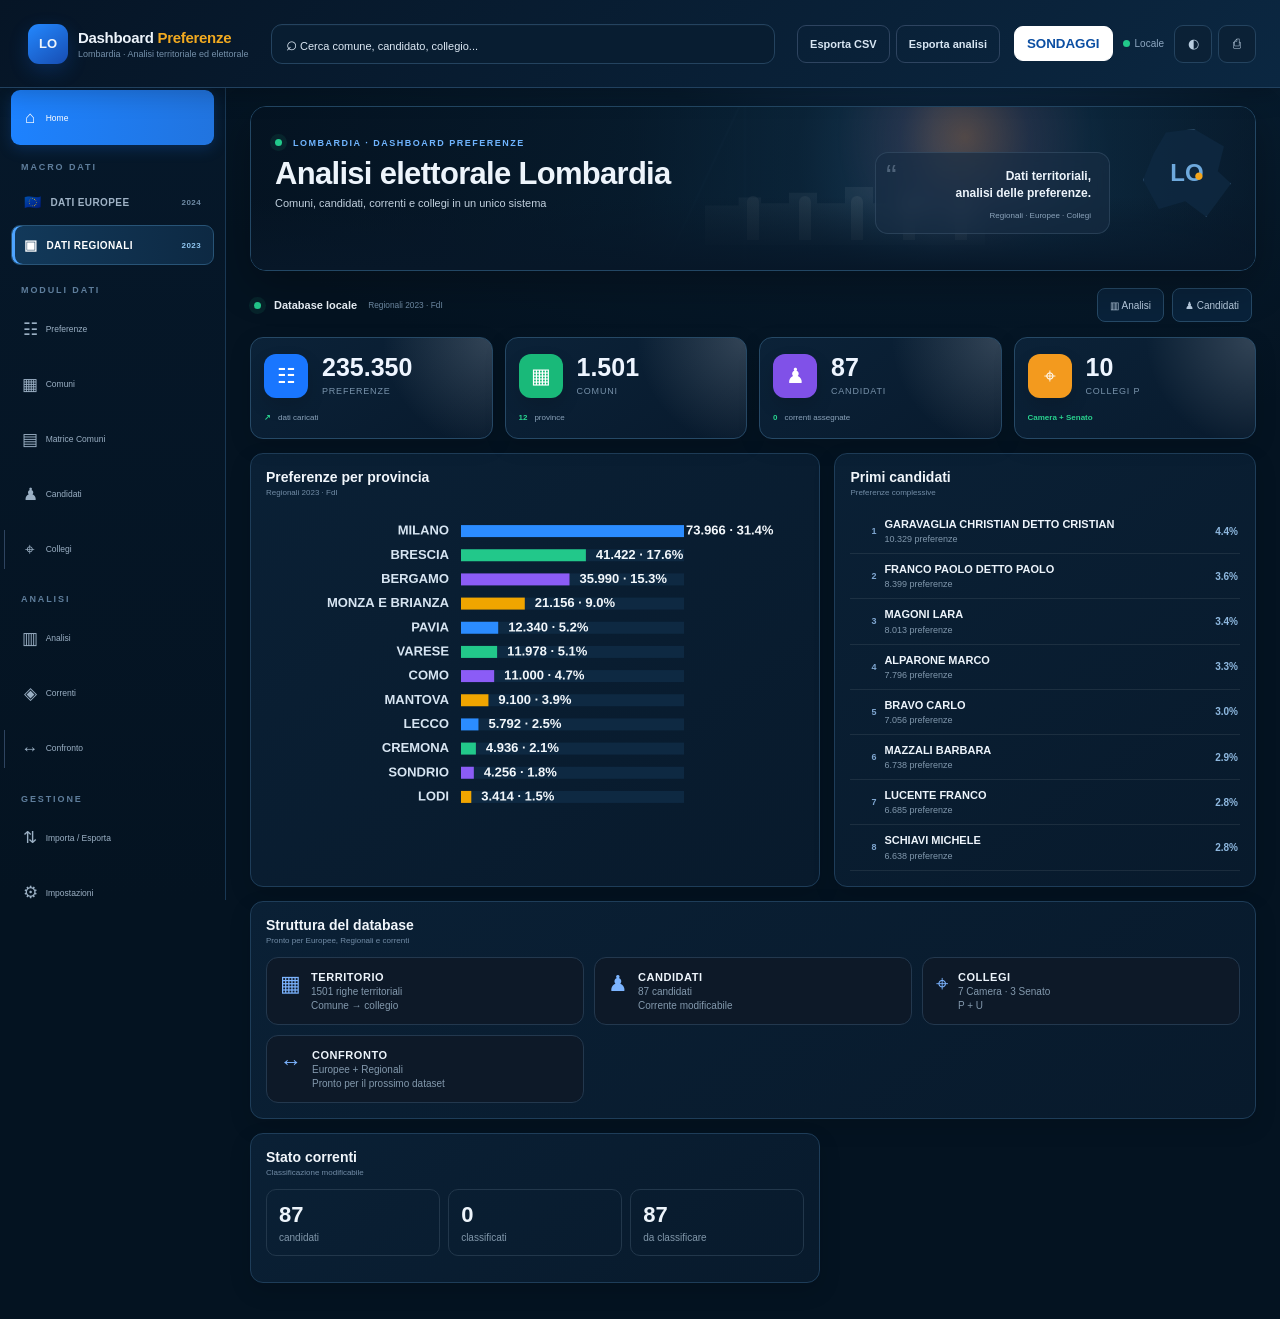
==== commit c545fd36: "Integra fix isolato per conteggio 1501 comuni" ====
--- a/index.html
+++ b/index.html
@@ -1,4 +1,4 @@
-<!doctype html><html><head><meta charset="utf-8"><meta name="viewport" content="width=device-width,initial-scale=1"><title>Dashboard Lombardia</title></head><body><script>const b64="H4sIAAAAAAACA9S9y44cSZcmtq+n8CFRqMqeyCy/X8gqQkkyyU4oycxmZlHdf6MXHu4Wka7ycI92jwgWmSDQEKAZLQbSLHq61YKAWUgjNLTUZjBa6n+T/wn0CLJj5hczc3eLyCSrTuvvrqqMCL98dszs3M+xH//Vy8sXN391dWbcblb5sx/h30YeF8ufHmWbR/QzidNnP67IJjaS27iqyeanR9vN4jh81HxbxCvy06NdRj6sy2rzyEjKYkMKetWHLN3c/pSSXZaQY/ZhlhXZJovz4zqJc/KTRR+xyTY5efYyrm/nZVylxlVFFqQixSdiXJSrOf0qiw3btP0ff+CXfvNjvfkI/31SleXm7vh4vnzy2PJt2zl9enxcL+iHM/uVG8AHm344tUPXpB/m6ZPH9pnr+vBh8+uTxy/DM/+VQz+stk8eB6fRy+ev6Ic4efL4lXnqmXDZsnjy2Hn1PPLgQ0Uf8Cr0LDeiH5KP8FP00nwV0k/rav3k8akTWK/gtWVFEdG7bOcFvDenj3dfhq9e+vRTvrx98jh8dfryRfj5mz+7W8XVMiuemE/XcZpmxZL+NS9/Pa6zT/BhXlYpqY7pN5+/mZfpx7t5nPyyrMptkT7ZxdX3MPajp0mZl1XzefPr0dMFpf/xIl5l+ccn353Tuai+m9VxUR/XpMoW/Gf6AvLEcta/Pl1lxfEtyZa3myeWae5uP38DE06q4bv49/SVszwrSFwdL6s4zehMf285XkqWs2YWZs0EHB097Qaw2ZSrJ9b6V6Mu8yw1GvDpUTduy6U/2vaajvTkdlOu79KsXufxxyeLnPz6NM6zZXGcbciqfpIQGNLT/3Zbb7LFx+NmtT2p1zFdZXOy+UBI8RTuOv5Qxesn8K+nS/qHZfKHz+N0SYaji5OWko9NOvc9lSJKJPbpA6dSQH/NyYZiOIZ3AngKuxsI/dsI6edm6ECibf3Epi9/uiG/bo43FZ2KRVmtnmzXa1IlcU2e8lXQkolS4mk7+qwAWtM1VCa/0Jmx7qTJvaKXLOKsMl7yy+k8K1Oc5PFq/T0Qd2afeLsPMyDxkTSeyDThyQZZ3YkrCejBnwO77UlBEcc50C+WpwZI6wOJZIoPZ4zeO98Udy2dAkontgBlQgUttQ9awJYyNz6dm2Rb1XQU6zJj64Q/nuIvyFNGe8qAyuJJnOfGieXVTz/cUpBsJmGQgB2ArvctkM/0mie35Y5ulBJWwebjk5PQg1uXtngve+U6pgxtM9ioDbSRbfEZHtM8vqGPOjfKZ/[base64]/LeHB3v4TzZNCzY2bAaFnn54fjXJzBB/E3dzMM8M7Lp9iVIU3Xkmn0qQ7Q7iOKaFsbG7pHm6+Ub45peKrGN0Y1OR9Isd2VzfoafTuJkk+3IgC9K+I4HO3EVZz2fAxIaNt8M67ggeTdFAPsz/659UftTw+9P6s191yGbMXUdyvIFZoc926gpS8/[base64]/EDJmxKg+2NbyUrY1mMVEajbPqbzbp3WAhT2FgnMUNZ547863ZiXv0lD5yk1F7tCHWKkvTHF5XPcnjenOc3GY5pXR6Jz+xwVRxTOx3lceFM8eb0VedeMBPSHo3KvLateIoRgRoIvSmoTam8kaLMsd2ncI4U2pLkyELdQFEko0umKlFKgi7BqUroKSIjeArbDJh/SvsI6m/Mlz/67O4nt2LxtoeA1KcaH9gBDmM89Plr512b2gE0HviwT30jtCc2Y50z2PHTM1FyO4oyOAey6Z3Nf+A8G1uipLYiRcM22pwj+/QF3mzcATbsmDYipH3eDPLoTe67vAuylpAaTpepNnwRm9GBxSydd2i87zQTBKqUh3nZDlGBnqHD+PpqWCTJApM/pZMRzl7QLj1cVFmewjX3zU3596csBcl6a/DefVnoT+zrUiaI9+MTAI64nFSj9xDX+GE8P/iPQvPp//HXrROdff02BZJaIUWvGbljSw5z6PAXHnJUQsw9U1OuCQZeY/D6cZXXXdXmhKTMNolycibHHcWhpR0Erh5ZDsJf1G2O2xDPF6YsQc2Oh1RNiSc5USzyJ7Zri/dFAfhfBGD0vKAKaofMkX1A4ZUP2hIq+X9zfA8b+1wyzMlQzxg/CnZ3Is5DxU2UYePQG4z3UKWkYLLplNODCry6pmoT7Jvnq7L5sqK0GFRe6ozXZ/cUqFOCgb6yZM5oU8Bq457Dr/7rr+TmtCUFhvyFOwX8PMtNvQ/XECBgO49pd+yh53QldI9UKDGYyv2/HT+mV1Sj1+SJrZv+81jst3oNe2s00votI9eEs69ZNE8hnLKCTSO50fsMZQ1jl/ix44bs0u2RTJ2iehNoWTkekmvMbK/YDn91ffHzMk4pfCfJMWd3odHUdT2nSxBJ4y5xs5UZ5qrs92XJM+zdZ1NePuSzB6abB74xvt3gEiGCw16rwg/HEKDJ+5VCkKNUgA7xxtTCkRA3FEFgm4AndvCB9iWebbXzd6SQm9afz7J08aMCftdMnSDe2zbUNayqbKD3MgKbO5RWMwlv6Oo7ovudgWy6o/Ssan9btQRD9Y+PZIhl11K4En+V9kK4mZxsWEX/HUab+LjxU+PNtvNJnv0N+0Ng424Gd9izCASn0M51OhTGhYlP6PlW/IT6okncA6mPKFja+ITst34Ezh/U57QMD3pCZSzTY0CWNtgFOzL3ls9RWS6fyYey9ih+ljOI6UnUGapmSRYJiOT1HCJg4QyFbsG/aff2cqeYIzgv1qRNIu/p8K6cRD54CA6uoN3TD72M2BIvtDrEglC3PK4YpAYt87d13MvjPrtkg93Q3nfiuew9Z2VHw7icKEwCA/8eIe6D5yj5jWCr2DUUXBSzz+0brwGZbAnnCHwfVWPoU+7E1SRUfNxDRGPL1H6QlnpiyaW3sk6ieXQ0wNWkTgBltM/1rh19+gB91lYMnyfv2YX5w8K9owGS3tpDo+ut/O7w3zSvbuc5Mdfpqv7A119fNrKnRSJ6HXgRfYrSZ9mRU1A9x3axPB/J0F49PTTcVakdEXblIMfEKHvwsDl7qRck0LamWCjlCmdii9bR5YUinc75xIlzvcesMRZ5O0+ANl/bQNzYbi77WNcH9sYF0Nj3Nr3DsCEA4Lz9byC1TAd/rOGC9TiK3SVUMZRxpsnFeAdBL7EwNn045lGpCgsUniyj/qxV065Wk8W9xZaI4zDHpVZbshl1mKPzFosjDyek3wPZ7hPMHU0hiVNH31pVqy3mxn8xf3SkuP+iyxhT4lmffXQhWBGK3azVwuD46EaYYh7Yjcni4lsEHXvM7WeFKnI7xptPoO5vu+aCibW1EmWUFtP55cYixa1zof2foTlxd/LJmEqi2M6Qj62wL5k+TgjaTUTTnrJk23KA5EXz1S0/GQ10NL0uV0jouaButsgqsaw7Fflbh+q3J54e6JnfbSeJ1aYhrBOWxieJrwlOWnm5a9fKk8tUZ7akjx1HCZPTZCnQrCxE/[base64]/cAzq09y+O7uG8PgKdavvFfBqzbF+hX7X5NiffbylckSnyHF+qX5Mjo7fcpugyxr69T2WP41ZFl7p/5ZZDZZ1tGp32dZW6fBKyfgt0Gi9QvTieznbaK1+Zy+2mwTrf2X7vPTszbR+kXkn5rNC1mutXXqvTp92eZa+89Dk97Kfu4ymJ9MZjCzzOXZY9tznnve0TefgTg//fSTcXH++s9vjDeXL8+My/dn796dvzy7Zj9QcnFKGZMZ2r3zSZXKkluKP2Vv9vXwcU0m++TDjD9rWGtW3FJRP/j5ZJNRtVb66tZqPZR8pkeefXIbtzfx1EPJfcboOHYX5A42j34evjTPQmE444qPdG/jaRPfPMyQaPL8h4RSPYH8IVxZKcrN93+9+bgmPyW3JPmFiqS/ORK+hJVS/s1R+2KuHrefgPFQrDHsFsm9Kb5vevLHXIR0M09CfUIlTkJuy5zepEKQflRF6tiEKIlXXx8zT2H7bV+xyX7jF8jh6t/gBdPej8Hjxhj/6AZVMi8fn52+ssW9rLi36X50X4X34lYspX9URo0nu6uUkB6kpN1TRu6cBgfvYv4EOfv+y+DI4vfx88h6Yb04GM5mrq6YvS/dfDA21MDb3HLr4/syTY+UzLLfYu8obwV9UH1tR8j7rQ549O2Dn3MfFnPbChUu/YWHDP2y7T2buwOG0KVJH8BKuWmx/0LuXjjggTxhXK9T9Ff/slPTmEef+cs6g2tnyhf5iLOPX1GuwSCY9Z8AzHqwuqduf1x/LJLjtBxJF6HWjQiRewSNdQWMi4pSrozMipiCBRVjxnQOujVn3TObv/J5PjspdzN6E9PnZ39dFkmeJb/8jeTkFl9mGEo+PrPg5CtUlU4Yp1Ilxv0HhsEzeifTeHsvCrs4ncH2UJn64yRJBlmLamWNAbvrTvBjy+PrQ0a7rM4oJnlgbSVZXzMwqEFjr2gLEMb9QsPaAma9cJPiJ/if8d42zt/enL17dfrixfmp8ae/+3vj+vLi0rh6d3Z99vbm9A/nl2/PZsbF5evzF6f00ven785Pb06bu6lyPV332FUqdqY1tfiTXz42uTutyWrZTU3lbZxScpiG3RhehhjPsFh6LKs87B3SVmiaHWnonU1ooCkhlJM5Bq4eX0k9jYA0lO7KhccnTZlEfDflNGW/clErVGs6Tf1C3MtOdZRhO0gxpcw/4mVZw+hpR7GnehLI5LSYm0qkpRm2BVcCXD8QnCXMU8OGl2YV1aMBBnfzTvttmI0xNtUBPLnDbgm1tAYPiK1/nSVxnnz/PRS4fjCODT6oox9sVqKqLg1TXRrm0dM6qegWnlOTkZNlQ3WrthBqQEe5omykMEXwsvRu+Fm/yJvPI456MHd6SW0dzZRvvME3FP3gK/eodcqxBDe/LR+THt2mgA1fMfULfdXkT+7RYXl3DNAxzChMLc8gajlLyz0n4uZSOddoFmvzz4npeCMRGIN5j3kNT1/7patc8ry22mvPhuk8qGZT5Wy4YkVYXGSrmNGBfT4v6HS7tUHimhyXWxCMv5CPiypekdporrhbVOWqLz31vaejmXiQiPd5U/ZuOuEy5s0Wisz4+gyGvOz4ZKxirF/OUhzxxPV4EdSXea4iOSI2HuzZzIfGZWc28focaXs7Y5yfcSsqhvVSxGV5LTOelTA7AdO/8QnOBGfdJANu38WYL7PLZKJ5vDqaR0yOG5HNN5HyVV9R1X0nhuraL+/aII2tkDr5WHTlIsflYgFR/vFwbMSYZK+HDTkd10Km+LLJfqZyTQgdjYq4ehNXTCsZFk6y2XJsrlVMJTmx14DkFiND8pNlfSdstBsqBbXJFQ7Lo+CXUmkmeddNuXeC3yplbemw8qZcry6cBK1Ox6jZCbCw/1quuI3UAi6mdoHe9af/8O/5/1Pd68Qyrs+vb87enBo/GG9+vrg5P756d/n+/C3TxboLwYdZf6yPD43ETpRr20rG0GS2GnvZV8gakiIAwqPLX+6U6pOBFciu+xBXxZ2UdDhiLcbbNNscV+WH2Um8pGv2+NCkMikXpXf3f3mi1EhATcqa7UDDfmpRs701qCO1WWVyeznZxN3l9O/DM7B5DJvfuaYaKx1xawMxge70tk2b0c4vjtfrisrrdOLqvnpouPm5DnfXL9zpnBFgQmoVO99pavnmSH64xpp5d3Z6cdabKm1DGmqvsoiJObcofZ82X/AZhsiC7QZTtotgwDEWKnwW7BnFZQ4GL+SA0YVHjdhtxfp9KJotSCJH1WxtW/YQqOaPByQWXiYpNcL3chMX+Z7h5pBfyW0plR2aIVlN+3BGXu1xnjh0HrX6RCT92tJfFgy2JT1hoAaZtoRK2ACe/PCTWyX1z9LvH3dEIpgWWXG7sAlpi/SQ9rvww5QJKYNrjMkBZ5GuGpPryvIMHQmVYINJVHr4emJMUx76oPLJmlnhzLFnJ5F/gKu834pHk2uF2gCsowX7l3SVsqFsTzUVQ/GpopAQvj58OuksULzc27ZP4vQ6QzCo7Ra3TzhsX3Ri0XXdFbQREiy6fPqq7X0wRcR2FfMLQVFjC0e19Vhywf9vhsANe832kIvpZa4h73pxx/RWP1jz6mbTFlRZ0wVV6nM6w1VcrWxJU6zdXTPTaFe4LBKk56m27T03ME/zcxXG0ji1B3m70kXUKB2yX84RqSo+47YY/etZChWUA61QJsp8Dx+zXG+UkXnm1O4fpZ1lj3izhwbVlDUl3HsI8zWl6+e657Hr5Sn6POlwZDaTdOG0aaXyMNWbpw6pZQvDjhd88+1rHSHuWrEEjHGMz0pew2R2wtAhJIkOKd9gNPdVCUJ16uGr87dnoCN2GmGbPfLeMd6fX/98emH8/JdUa3x5dn3++m2bPtKuh1boMcniypbCZL6Kac0dyzC/pX+G9twNDc+Dv1PH9zwDCHw0XLj2wMPpHz2ddgfbZqca9vauG0500xv4m90D2vu4Qp2zO/fsVNLrRgr8/DGPuzuwjYLG5z5oiBeyhngONMQLgLUOeI3TOuX7eudJtWkgDbiDXWs7+129hm0e2uRsnyfLslu/u6SQ8/BOP3WBL7ugVb+zWGfNnM70iWM5NjZdY/bTaXkl9FHj2jWvDvtFTayW1eiB5snzJZtKbMatfbN3C7eJyTaru2iXrGMeEmoQeVq9qcgmuWVTINntXbscKTPBojvMmtIwHtONaHqpOGMhY1K2O4w6qaUnYru1rmp9TKX67u3p+/PXPID2nZKG2uylIIzsuXk/Tco6EVd0W19rNB7Xg9XRFoEVRrF/[base64]/4gcBclkvgEb8WW3o0UEkHhNYjzpkwhudMUKrKg2wEYGKVYXW/rX+7Lbw8Y1IDy3tG0lcKlMI/jHBoo0cSCuADnPtaeCzfLsUkqYIuG/a3I66r8oPMXdCJ62IzvEJVJkq5yc86BuONf97KEvWZYdsD87MDeOlfziFXOGaFpHHNe2HNCTTn/vomw+USoJgWrspEicZ8H3NYUWKpU2dUF4j4roeKQ2VydjeOCb/[base64]/h1NBSsctRVsc8RWCO5nK/DErP0i8pvDxRcTMsx4aHKuqBBT9FSnySa6O6hNQZ8Xo3ONjvsc7pUSo4xoT7bNoJdzd/2obgM/ju7kAzNjZAEyzN4JWw/5Adk7qm7gdA4HRi1jcHDEoQk89ghMTkIQFU7zlI4MrdeALahQ4Sy2kIoj+zOUzg1DWnQuDLvNj25yBVhVIn39k8dmQLUbwnMFbEgdsG0n4qfHELqHo8BfLKBUsiKkAN9bEoYx1ENuq3VO2iaAvMqxpGxmSaDNZOzbcL5NRSgbIAuX/o9+yopf6Cey8NgDV9sN/BqS2J2nUDMJOWOPbdOZeyF/HJgXFFBiWw7UeMJHABhbiWM+/WZ4MA0MxbM9KdxN3yl3IGCnesyuybIkxs/ns9Mqi3OpVRpfEifxet1UPt517VqGMVn1tJynYg6TGHkdXSuOyWy5RcU5+4ReYdtKLS3jKeOB6UkV1qeU8Wcwu4FrjQSgR1QMy7W8xVQYymtZmy6rY07XQ8obEB6ct/S5uYtugF8aZuXafWc/1x63/6XcMVaHKD9eRyO3iWgkYbJY0P9StT4JBkfVqG0qBuRghgUUZ7jtGNixUaIWfYAPkgcAxAfwxo9dB9e5Zyft75Ntnh6HaRwk1jBTqinm5VQ5PJlMUK4/n0DiVFZQCjfNaMSpEU7wcNW0+3ufpcRWvzem0IDiEPmBpF5TRgGca2RxCCRijSSG2q46JonmnJafT5Z5OYcTxOjqSW6lUffkcUzZRegGZmNxPbEOHAbnb/I8jgxqyo9sDs5EYbtKAt/on3zpKQv0c7tGYqY+1ActkmB4H5edbcmIP+YVG0lrMJWkBkiXLBLQSjZEv9QP7SfaZQ4w10T/dCNr2E3Qc5tgrI/oUzkWxeShfHzKSUbXc0OH5qGO1z/V8UbdpIetDi6em6EnQRqQcNhYAoRXnaVkHldqOKvPMBAjW2E4EtiyO1/eQMxJkEKqQKSTISmLOJHnypl6ks+syYoEvMe35QoyzeFPJWzSbjfzAK7Ssa2GpOZkwlU4JUiH3Vcfx/48Tk2VmWi2oTOWscKKltQZ6wfPGE9PAc6H2vqO0UYjcjWd8KiDQy+PLT8IQfLZVhgsFmLDlInck+YOx/ncIR2z/0w7poqf0H6lu3q08altL9yka6mfxIH8fjF800BtHjjWNGvUp6DK3tZJkYZBbCuR1+aMieYVfG/cjfpuqObg+J4pdRgTnEHHTT0Ra1+zPv5lndVTm9JtNiXfem1mSrdBxTD64cnyPrNAFBlD9WxPo/txLXxi8qmK43zuxsIrFCYD0vxJsoEVfklBnphQYE417hDRSZkA9vQqWNgLtqSEW/fUTgix1YBE4dw+6Mw05ssahhxtNcFNtMDHUlRDV3QvjLOx1iQSaNYGLXe3xrERsqBlE7MU0u1YQYVSfjqMKn5WWw1Q6WQ6ri4XtlkQkwxZSaEbj5od8ILPfc3U3bCx2D0Rakb4+YB8ZmDGzJb8wl5zTB0eBjv5TJCPZA71IXu4YH9qzmN3EVF7Z7AbhnlM/QC6rqR8CQSD4K7VrxlmFHV7y6F7KxGftO5PoG31ODuaz72B4spuAQ1te5gqOkiZ4VM2OdHayp7uiEHhADTfU2A9E4W0KZ7VcKj6OMiYBXuy+dEKpZcZ8zvF7S7HpaVreSB/PEMniOw4fTqZENWYi/AwJrEOlzculzdTdVh+B5Lliw0iYuKxwMz4UzWskYl0wYusa8hr9acltB4o9Uis4YoZnOwgp1H3o7jniRSPHeI7odffTyUNWAxf0d0hV5bIUSju0RN0PN7jl9FWCro0wdsG5AnzALZQ5SfOoyASruS+wbFLQ9OzSChcyl2GY5cunCi2iECkelOVxVLlP/Lils89Fe5VMloiJaiRDtL6w6kOi7A5pDUM5xcrWyynWjY1lza3cj56OHWcBeXFsdXyYunYY/6WgxvVnrjeojJOQq9t28+mENoZDqoe78sXB2kj4kb1TOk9J3QlE+4g59AaGw9+a7xiX+YZGslcEh5uSF4xV/mRW1ji1Vv6lGJ8dQQ+XR/zqdbXUE2YAh2ooa2ySKA+Y8j8CrF2UzeDdusSZlu/E2hjQU65L8sJGPvi+SfiDg0c2yVjR5UM+vvTpxiZsp6nG/43RZztCCnhBW7Nu4arMLloOpQeodeQwwkbcoynRsi9azUvNZoRDqXw55O/3WbJL/etRXZ6cQdGnvCQdmGN7DCHCiwiy5zU9h3SOXa81Cfhnp6a/AjEkaNghIEP0Iz1G33spAFYL4rxTq3xz9xQzzYfD52woIsMiF3YRyZs0vi0QrpYY6mj7HBCRVjDtslsY7ZXQP+nJn7aC9Zov2o2h3CA8JxNtupOz6GTE8aO8CPYc8bAGT+qeRGPaiCheq/Y6gvSp504HYlcWozTtpU8YpBqfDbsoGEnQ+8s+TUheeuklLPMeq3vkJQvQUTpCqHHncpNxupkjbXoyWyCt2HnlGF+n1nv8WJNMxvX0tGTJ/ECQn29h2rkV2XgYz7ICS9E5+eTfNXt/cJCMHuv18i3kz4/pTFKaywNs+f8UUd6k4Pijv7Wq3eSqd06p7rHPj0o9XI8pMQJuneB0kdIxrQQMZzoxySY0xNdN/au36af/9i68/wmB7UlRttlg2kRks9LaDJU/GvvSM3UbB9wgK30WQzac1XRVybngCFJ8mvfwLvcSd+4urw4v/5z1iANFLh5Caff7LJ6G+dGRRZUo15RyhtKq4FtxjsN+JZjW0/ZZ+ZFYs0HEpZQ0H4FQXtiuyyrgH7HA/1WQk0gh38DOgPli+nCXcz5N01yAJSRxAn/iucj2A74ffk3akoCvE/OSmDfdVkJdmxZ8TBtAPh/nPdO8SSrqAJvxBsjgMx+i+V9UontxYY5A4daYIeG4347awZv+OG3U10lm8HJYfGHpRZoKtG9mRXNHGe8EH1Mwkbgr97bywEsV20RuprianvT8X+JL7mTcX7hfYIJPO0utA/OhGii/DxwADEPb54Ek+ML2mrFx5YbeBDqmGgKEUnn6E0F/gN5N09G9+04tkee1x/g8zjwIjOO5bJmJR6vGHmW4+v9na7rKIkeSmhyxPvcFkqIWOX4uIQigszXL0GheG27E/9IuBD9zWKXwnCqhUKb28f7B4ILhP7P9CaHMq4yR0E0lzufKyrOoNvCeIRchOzr+ogMa/3H+pKMBp/9sY11j7d96Ypqj6KOkpSYA17Y6ndtnEu4sY1EH57wxDNEeVZb0iQ+uWMdNwZx6tBx3cVUbxlmb1mhkpowEXwcjtxbBCRKpju8WCfj26wrAjWCkVcrmuohDDMai0mzE3SGoKP53EzcezaY4CWFPi91G0WsCXHb9lRDi6nh870504WhqWUduc5weFTf8BaJOgrZf/uXvI/hg4LqUcDTyWzfSyO9ILV7QWOTAVKWrzQY/[base64]/XoIbart3kdtD/WeGAHmKoc+g7HY6P26rxoAtPH/oT4weOVsl376vkU5K5TsxINrdTDclM1/KIljW7wzK+sdFoQ4DOevpwgcdO7PthMoWBFzLo2+cN4oh6G0kdItMxmom37dHnDkJvjjk+qQM3pi3ZKlLMbM8G0bkxqKUJYS4qLyulvZkl98MbD31NLhvIIA5mYK7E9nx6yug+nHv+wet1/5qSFFRR9xOHIgTPlPBXMHXhIBA2coaItfAX84nbp0JlrVabxsFCspv6WNdUeKuN57iKaSREr6ZtD8u2iRtJLxTDE1IzAnN6+gLHcSWePYzZSAlroY45aXKvUttz0oP6sE3GaaZzCqZIZDqmS5QmUS+otZnV4EU1YDLrH9hhEbURJ1VZU1WdvukjnMG2zdkpbGK/6c2c/vNh1jXOnfHzgo6VEx5/6y1l7xFeprYjGj8Yftaf7N2bAK68+Dcf7pSQqPDrRvFqJFQwj5i5IYnnot30eVPx2VRP1OExP0nVrpLbWd9ZYsYP/u0O+VLSrqlsmxZtEzY48RfmIjzMPtyb3KZb0dBUfF9jQb44b+NqY8D4ar74PrSMgEWvRM6oa1xHp5jeStd3sYvrqaNVhPruofEgf9sorYZQtdmcla5ttddG6EYiV7Zp6iIu6s9DxVy9/2tGXhTn1eSJIPeO1elDTNOGkC66cmAQ7Inl+10xqDmh5N/t7R94QHxTuFwTVBo6/gNFCqruMPX3joDDH58K/eCnbVqxYjSYvHCn8V1PpEcH945XHWK4SSUUn5s+8yxuFRinb56f35xf/nzddji8/itoOM8CWRVZEGqDQlocNUfp3KZCbEuJZO0CHslym0gW/dxGsiIrsRfCVzbj2QE7VZR+10Sy5k7izfk3PJLFdSr+TVvmakbR3OFfdZGscNE8vI9kRWFz3yCSRb/rIll+7FnNdazEdmG6sWfvD22xAnKD9VJl8S3vW+OYtTLxqRXCmzmaAYgVw4WvOUl4h5M9ESxlLU5kI3Ta3xe0XXa7rsvuYa6ieCSdexjs8te/Tgev2jSssaCVORq0MnUqo3XvoBVbK3SeAjedy5rNRMDJGws4yeWikeqAkaRJP2Q1vDRxrNlEeeSBVQ3CwQDhw2gHCpEcZJpyV+srFSfrEhVfkxhmGb+3Cb6o5QB6Ht+FPPx7hzx8K7TjdtceFPKInNBzJ0Me1sEhByc6NOTwMFd6Gtq8Po2u/8UhrnRWnmYf7jRP7US0KzunuX+o09wZdZrz2JCU2BGoLaJbiT51WuCIf9afjhUx34IS2Zsq/gkUnjfipXUVL+1jSkCe4DR9VRtVas+sI1V53AnfTrU3WavNQfa/mnM/mjsZ+K7KFvw9rbzMxhyNoZkEF3SxRRyHCsNvmZUKbb1GWnlZbX0Vr+wfPcZcGaLaM+nRo5HTxtjqkevXNH0xRZkH4OUvg/DIcEL1W8c+gswU5VuffsuH2XUeGw6Ap8Z9Kf6GLwkRAd43rcmgmUBBbcG76dcNlsehaTwOTLMdekGQQBaPBS2ELcotvpXwueG3R7NhDw2zdWVErsXuTb05XDvjsZngqAVfVvMR8MM8U0nzgPqQrutn4H0+oU85bhv12L5QUMQ/NGyc/Q0s5dgylZKncVLMHqduELtezPKYgtQ1Pfo/w/FkGlBqHXEM8y59QCxq8noMx57QD3k/DJLn2bomoM74i9j3fYpj8OaGkqBAwkTcPWzpWZ669EChbY7tgHM7rBm4paC5Jv3lRF0G3ok7shCiwXp2o9GH+vSh0eChETxUmOl2qPMtNXLh3KLhUCth2tuQl9cdR8h7TbTzwmvqu+6xdt/V7rP8noP4E08fFZab1Pm6eacX7uG6jWYSkXmYxJ43e+xGfhLSVXf0NKFrgRpVdBjrMv+4LIvvTcOhJLPsb7v/WnSL2Wb/X5v+1xH+C6l5rvBf+N4T/mvO/O7f8F1g9/+16HoIhf8Cg2CtfLs/4F8zk/MphYSNY1z+LlO/mKtfkJX6DQ+XjLEMRul+ri2xKEzpW/k4CdMgXXjesFU9a1UHJ0uO4OdOGI8XWcojuWum3x3+Nm9+8/zhb2TVerLC4Y98qPx3X5CbSbn+OEKBrqF6UxHvN9zO6R/9S5b8IrUvGa149aYrvgNzDpWAIzL9ZL3Na8KOeT7JqV7CighaDS0rWJkZT+p/[base64]/Jg5YbVCSMyAHb/9ZwKQMPgXVHwLIpHw69b5nGxTizbzc8HDg0/dYIQWDQ/0YWcGwv5OKDsnql7QUBDS5J9pbPdlU+cZQmClWE8ozR5mC2OyCkkWlke8vXfKFa3mX+vUE1qJIQ10bKN2WZC+FT79AWOeOn2wouj77+t3kFM0DvJM50cHvckaPkh8821LPrxq6Rcgz8RTiPPbUTazMBinvGlRuUjfd5l/OWbduJx4xQn2oyvpzXuq8UT0A0mlHsJqEZD4oCEzdkKd5klW1XB1eUqFkR9oiBLp2MKhRv81dJ6TnWhMdBl0GstD86JFYMva3CWdNQ6kifYswm4KB8ptGUlnaY9zLWO+2aiueDLE/[base64]/C01I75c3xtppNYwr0TMuizipFx3KNUW9d7/bW2Z2w4WZQKYFH5XA3VlUjhKfKivsJ7FtA+g6hiV6kLntdrKh/CsdPsqXi7Mnfp/OZLMfkMkmZ6xpOt7YYTLo/y53vJEMRXZY9CD3TUqHayJiXRs5MCenolOJUoVwkExTW7WLnejlbiKMPVAVmoquhAqjiUlOy2K7YWc/HNRLyRa8DlZgdk9omx25oqbvevssXyrUsqTfPk3UhBqkzJfKuYDB9Hnw1vIoN/xtUCtgBo1a3HkMfze+42H0YG9bHOjD2jTwkIxvlmHb4IGGS2yUh/jBm8YCAp0ie6BEsiyCEcoMS9LMXl57DQp2zuj0wSHWsCVkc2Mr3afaRdn9fKol50K3JJ7g/vkkJ0vY8XlWb0YanfRNbrsrgfAHsWGpB7amw4eqTwvv6Xq37uvwIN8lll6mIfEWpvy72s/h80lV5hQ5sNG7blt4OnNLOnzFNtUjQtqaFE0rxsgNfak1B1f0WS2tIo82pUEZmaRhmoq+uf4Vsgio3kIMl50k1gypzO+aJsX3PL5w36EzorrTtOBt3tmniVE+9T34IWe+9+3RkOtxdZ7/c4i7ucuWcL04cY8mqoCay2yvJ4Gkqxg9ykPeyVQ2eGcU++HR6DOdez6Tp/7MHvuOEySR8Myh3i6uTvhd0dKF/cy67FFbgK6KX6Z2M7O72QWHdi2CvgInLrTpsfVteiTLoXmJ4LsIVBXbtRduNNIseaDbtE/SNy/am2rQrh3XhqqEo+Gbe8Lomx2xSxfxLwS8QB2ziMwHRr2tpDnwZ3jY2iGGqEeFJot0UxnqscAbKCRz12eBY14tmxoBM0db0I1pPOu/ODgubHkSsONsFS/JgOTOMEgHYGzihYHDYmtS7Ngci83a935Gb8XbXOmts/y23IIT/G5KvtueqSo6zNPE0ik8dv4jq2w44l7RfXyqMRv8JHZTavvOHjuWl4Z2HI+FxSyHe0Adi+pF387cJi4G7lHv21ng848Rvcrxv52FAf3aafykdD5nTH2yvp35NneTgnrF/KY26FkufQL9nQW6fB9u+5YTabgC4yg1CfG8NnjN/OWcrX5vNke1trqLf8RJy1xhI1QVz1hWt7wZWwvHTdMRCC4JwtgcOZB5lNOBPF+EI+c0eL2G1YHsvQYemVt9UKhvV7G2moCZ9y2bZbq26Jd2k8rs8i8dUDHWDv/SifiXlPT8TVy3mPQFCz3Yw0GHZ+WAsQHV2A5OkjGzIqBmhTNiTEjJu518iGJnPhfxChz1vpEvVRUO/HlEyPBoL/FtoJTJgji7k9Ijpq91pGu1l7rSpaAENBatpNsdyq4PVM745Gr0MwjlMf3MpfoZJNUdSbiMercc6YnPTlVsrmuWmFaVF6/8gskdhDV5QrN4voJh8hbq8hvZNDRnn4FTSGoQynQepa5rXOnwO/emlEwuN44brRWDYO4g+uoKFqDfFmTFSQI+Q7Gz+4HMXfEJTXqCxsKXcrd0Vz1sRnb4tFAhpzUTzL2H9ZiW/TFR30KwebxsEznD3/[base64]/w8sJDSDhC+anUk5FuuUoOjusq0Za+nEoKoNiiX0FwyDeulobpiGf/8KPPf2RpQc++OeHGOHOhDR23/RnfnZNerPAZnrnNeDRVFazEno+orPwi0HhnVMFxfHd+NNL64nMLCnZvVeZ3B3iUu8PZ+mM2+IqSHzXgad1BeGNn7qgt/c2QrIRsOHseqomhw/eNdFRMrdD2pcMk5mMKYOyagyb64pmtUXtYLmUgm/iYdWQQjbte/OfxuiZP2j8GB6T0txub24kTepUmGrbTHcscLtiZzpNEVIg9oKlHaTp1Bhrrw6GOEZogiHr204mWYoTqq56gNgcLS37MRFMFy7V9UMzYVXzzSSfNsRrE1jbg5xY0li9rtqCZa34e2kETHciuGharldZ160Sm8ppSlF5W808rsqmyhP8N3vnhztaddyfZL6b2fC/HDXoUz+ZdZoZgry1iPzUFfzcEItsgX/[base64]/WAcbrukLn5V4nzKOME6luwfRw2A0s73nRXfK+ab9LzCpzWmy/ACGw91P4mMGE2FJEcsQ/EbN1VRIUR1u6qCTuZ26aoQgigaZ7iNJe8LTvzSGOOcHSXNf5tEIms9D3q5bCV6bIsFO5etZYPsQivfe9BgQoH/Y8ECjifF3B6d09w5Dop9P6HCovc9P8O1aO3qjZ5keyB2U03/tuS+9pY/lkHjhLOaDI1JzAHa8KlNiCAr0TPp+/MwkdoipfJmo17SJpx7lBMn0hXIbKapCuou46xRs+3FojmKUlVIZ7qQKs+jP+rIWTOqPeJAa2+7w8wMGzwju8YiBgSBo/SyUoelr9PkbOmyI9G+kNpTSoUy996TzcrAl8CQrqIGZtb7Y9pOqvapn87bva52wcHlKkrKK2bqkrycVEP/[base64]/KTZwP6p/akYXAcAeXs1Oapqy1hRvK/aWaGwaXmvbc1RzDIBqSdq+WOamfRpacLtyCY3KL9TM0mraGjOP3WWnMEzyL/N2Ho6n7BDtTtCzt3e3nE95SkQqXdEnUOOue2gYpR2KYyxhFkSrqgTyjx/lJi4JPqHLup+oG+aZjGz/8mXFx+leXP98YL89enb89vzl/f2m8uXz588WlcfXu7NXZu7O3fzh7YsDTi4IYOVkus3mWZzOjgHVL6C+rNRRCUF7Jm0vSTwtO5+lOi81VIzb88a9PlOZR3S8f1V9US3/iBZL8UboPcQR02iib5Yd1TzyESvWZ9DG9o7h4MjbnSys6yJxM3y5F4ZRnjRZgKK0YVW3qoDfZmjd19RqOM008+XGO5nFdDYdnHvo4V/M4t30cc/9PPW7AuO7VGJJ13mdCBMxkWIfT5RXqVHQ/[base64]/va4lRFwd4vrpJRFMLSsXSCV4k568YMclj78165vGdL6N8tC3E9kFGh7k0sMuUHrbQ/GKJ9D4i9NuBPMn1/z6rQ7eCDgfR6xCQQ78FA3HsAmdJAxGWt/DLNofdgTJXalCm1RkziHGg36n4eUwKmW3ROMyFF4YEc9kOVqMmizm/usR6+pmbUB84HWMdY2L1wKnKFx9IMS+2Gu2eynOiwlrMHq1bOgwnPVS02DvApBGP9T5Uvx9F+AcuFnsfGpsu8UHf+lAazV2BNG4Wff2P+ak/yV/uBOB7GXs1J9mreA4d2C0waDKIS9eMP4BB+9iPMNP3EvcNGQhXf+qdHfc4aVaF+pIyg/UHIJ3v0bPgDJAI+enZx+eMP9Cf2+8hFrMr70bOXXevwH8Fv+OyqGyrFCF/0D5Hvr7dz+o5yNaf3ZrHx//xn47SgDKnODMqHqmxTVllMaURSg4DDsqzop+ZZwr+lYUm+cXlgSqPmRwaj30+PBuHx8do8+jAeGWTaKnML3jTjP705N96dvT6/fHt6cQ7DsE3bgfmBy59xotBvLdtoMciE4emtLU6pUfQjoyyowEh++enRh6xIyw8n/PvX7KLvjx49+9O/+w8N3V9ATgo4lLYFmRmtCCxn4H3KyTIrT05Ouhfzd2pI2OQiPlLhUZZmzJe2AIz8CqvyxfV7gHNWsyVq0I/9Sw57wmnjtxcfE/MF0T+K5cE2D6o/FgmPaVGUGR1L1hD7okzYUmnGyv8jgxD6UwtANuVymZObW7IijLb/+O+nBjF+fzNH6yorNuwB/+M/DUj9Aycw/SuGZFRxpzbZtLBV5bf1WazcCy1Cjufffwc/fTfb3Gb10aOGBn/6d/9dM3Ljz+mvHQxprvsE3UfP3py+eHdpwGJukcoYevd/i6HbCMdkW5VrQoaU6FIhr8nmDVz6/XfNtd91SP/f//hv/0/6z//dwmX76eznd5dXZ2d0aYO//RndUS79nf0tDGUCoQitgpUPq+ggcN3VPbw//cP/JiHrd3qPzRnBNkVm8A6fa+jMAixNlrI6z70UUWf7f/7PLUiR/U4QSvcKxj8y9fH/8H+0j3/Bfn/Qo1cxJBEMoP/D/94++w2/4Eve0bK9wQj+6T92I2gveSB9GDMd7LZ/6AnELti/Ek5hEV0/YBU0THFAx//UQjhVuOb9xse6cQ2e/o//Qz9AfsUDH18sqFjclOrz/83f989vLtlPwtdn1zd0M57dn4aNKqWi+Lf/fYvinF9g/GA0suhBw4XXUAn1iTKVAUX/l38S39VeJbzmByYg6B+Qpy4TgR++JDLitvU8CI+aJ4X0El1MSpe1orar+Mi3ZTU3WLPtRyManHTFfPKKtlH15AVtA9yWKq20bsT5HDjqsx/Jiv4X/tVy2fa/k2pgkyk/MizeF/eRrEp0DW0ftQiMi8s3z0/fvTw/BY3u5en1nz+/pB+FsF7z9lv7Wau29mqq0am1VN7bz35cP+M8rdfL4M9mIxmkVdGMrDC28P9UvTDYmXQr+oD15BBZMUG3oP7uf+10HaqUbyQ1Opv9OK+eNZzDSAl9ndFLkxNGZU7Ud60IhHGfcWENf3Z8TaK9iqitImpBgQnRzuif/vF/YpPazFqzSpVhCeUCyuSp5QbKFLaNiB89k6gQz+OaGHmjEbajhC0DDzzLOYgL4CfC0EGmw6BfpefKgOW9L3StnOTSaZlsoWfbyd9uSfXxmlkfZfX9d3/dXP9nPzWX/s13R6Az/sN/ahT6jo0rOvvBEARhuB9Ed3ED45/+Y2tX9PJyv/HQHmxliGUoQ4W2O+m07UwIpz7ptJ39+Pur+QCkxcFaRj4S1CRu0goW3S/MRH/0zBQMNzbv4oaXVgLwozkVXP8Iy8oAAsHxkVnCKMU41oTAGAyeHXA1pYgdMHPsSs2oO+1tZNT85pFxv7h88/Pb89ExWzYbcm/N3mu0/Oyur7lWRwfdKXxjg27vHxv36duX51w9Hw69Ixrn3Ox2SomOk1MEZFlQi/SeNOFnl03qmoesAXaphh6dhjq6CNjdo6vg4oIaPMbV6EJ4Ea9IFRv/2rgmdNAl46/KwIc8Qq4IHNFXuuRSo2/JKMuCvsngo2Y4c8HtZKxJ1S5OEMBfzvR7Wdc4jdr4Obj6KAR+rGYTxyx37MxOkEP8+xGJNzXiQ4aZrbJeixAEt0AAyCrKIatoRyZHwpTGct1yd1I/ugdO4wPVTPeDvd5UdB1s6RKhGgewSCaNJcyg6LMJa1SNmdFPCOk21uQompf3ibVcG4Zp/gv47tFXJf71hq5yAVQ3jhdwTwZR608sk2tVpuzTPMv1M9A8i1yzsosxtKKOO7QBeuW/l38jehP4nB4N/bjkI5lX5YdHXQT+rPlixKk5pviKvgau5tK9VVDdNSXCGqUEK4wsN1gsjgyVT+MF5WFJbNTbvHdbsjWxIym9xtjQRUR148YvQJdFZuxK+k252ZBiu8lOeh15uDT6FPZ+mK/Yd/WYVdIv8S7BoHMVi41OXLbxhRv7nAJDyTGg13Fvf/eKLtm9vxIu4o78TQV/Pnv84w/03/BXu0XL/ptm1XBW1Xx5w8m7FuYEfvkBnvdD+2wWD2rJcNO8+Af2NfwXvng24mPXLbxWg7jvont2c/bu3fnN5bvzy35Fta4fvpoul0XWeLSNP/5zYyXB4qD7KTaWpGSpIrHB5dAPXArdazXwhx+yHu67CqZnfTDVbNCkm0jKFHcn3afz65vTG2EtMIl7pX7xc/cFJ4JwRfPFz8LzD1ohnDRfZ400rr8HLJLGS2Z0i+X0QmBAssfQ+OM/it49voZAWwKmHFOzOu7VghPjlFrYBbWxKfU28G3HYJ6CGR7nlGYiEyupNV/AH1y76GQtHWcuPbfhZtSO5/PKbojXVUY5Gb0y6UTFvRYqo+Cvv8lCFZ7/3/CFe08G0GvTD5ne1+9OX52/ODWuLi/[base64]/W1OIpi/tKDh5V3bMlBUtneqk8QCNtjS9uc8k6Zbx6QS8d0SYf9iLRuJNeVJNi6kWHLobG9fVoxI10qGQ4fX/69g+nN6dDf2zrVaXaazfrJXwaMJPmBmqAQN3aLh4oqTOmxFJmsaHmdB5X0DeWKp+cl8T9q6j46NaapJXQlRfDIztXASvcojenmfGKvhTy4I30T3/3T+dUiwMxciFcuyNsfVIpss7BwcRf2XFHDlY2ZAdr+RvdYm6mQVnL33Qz3fz+X6+zR/de3Hs9AJO3Ptz+nD+zmCVfVp/auRyx2gSLGaR0XRrfgjgHgZ1BxXNpAJ0qtvgHXm/RenseV/VXsjTnz2xA/i4ufoGGgWOGfqPoEwPc/9xsYjinUDaTp7f0f4tZ0g6TuVquOhfi2KQofhzd4OBBX20GXBbv6NkrfzFfTICpZf376L36aog8QCTw4Ychog/4vaZ+/wb1WVyNbDbxMs/KjoEOyN6r0+0g2Yj5zgSV+rsuSWjPbHD1ZVQn+2qOr/mzYHxcg8n7SuOiz73PuHDmOuQBxCauP8rUzkXfT93abPTvXUYK4N78Zu5/Y+4k0OBL5likCs/6UOZHbTIoqP5qOzPqeYWxq4fTLLAzkEN0bJQB16UgY8Rkx71r+F/UFrZMMUYMOVrGn/7N3yuKiLjkuxUgJXhmdGrWpEiZWZLGsrDW0qN93lebTYupDReEO63BN7Chg0lEfnQNihvVFSEDnRrN9Ee2Bvv5ZOA+fZrWGhr050UNQYR/QdNp823aKJ3gTJliylegLFHNteQOusakLEgGPpVlmXcK8b4J5HeCqPyt+bLlTI1uuGe/7uhgz/5L5s6Wq4is3vHQkeQlOMqy+ZYbPNL25Rx4hHUfyJFfk/ILJ18/Oo/PO3MQrrM//hdjUVaKPr3mTubsftp/MxB6+4vWBa6b0fGpezqafy43qHx03xTq03QXU606HUmlvl9mdpKTuHoFjzn99AlEXBuKYaTJhsnNB3h/2tD5vQ3+Fxen19fn4Cv8Q5/0xz0/sjn/LiPrLC+XpWL69eF5yX7G9/Q1jGIQ8cl0nrxv93jv+Zi/ls+ul7T3nrbLt6/eXb69EaI8rcogaQvt7P3FFpwjNQGH+YoylC07ZSDbxSvGhiW3TDPBXex4FUMrNapLlOAUZqoWE+NNFFquKzHaAwG/5gIQOm0x9tMOtaDbjO7JkqJock83jdXL0uRElH/8Z7B6qa7bmHaN5kttAqGoA5qsxF0OIfNP8cKPzmDu0wrLE7ng5NBZb4A+yFPLE3OFPHeY95GkWj7n54rznbvni7J10GetXih58cGdy79vmNveiRTzTh4mTlp2yvA2AiITfKPr7gowUbJ6m4s5A3zBtpYdxJkoO+aov7zM5gvdvM3kcAm/2MJSlMYFa5TwX9kKJSC5IG+ZB7iWy2xbLCFc3y558HhuKtLliTWzc28fsZhE/YC1eH1+fXP25lRehX26NV+Ar+l6Y0PjmaKK4PiaDELsaMtXVJ6Bw1hd24z2+xYF3SZk04o/WBjvsjVddPQFsSKbZVfwD01KeZ1U2Xrz7BvKZOqN8frs8qe/vmsCv4+ePDpNK7r5jOu4MN6A57soH81YghP97flr+jfwoA39YPmmadHP1BC/oh/7mj7HODau2p9+Hvz0M/upJoV8F9zj8B9+Vn742QwefZ6NY3xXJokOoY2EMJ8DJ6MIN9+dQlYWZeKVDqfzO+GMBjj1M+w+CJf95fRbbuNJWLYbYsGi+gifV+M53R1lTpmRjnz+GE6bvdMew2mzt3pfE+d1nO+oNKqIBmaABvOP/[base64]/LfBnr1G4bSwaU+SbTGgQ2lhAoWejlulzrVDXHRFpoLbrNRrPcHAsLXbVkMekbYCUafDYWvrrW6rmOgwVss4mLrRaai8R0qzjRaZEOkmlAcRWfMg0uLFFQEfqrzp/gBFgzyZHBBt3H3kIkeVVl1GyhFt9rCOPvM+RdLHW82q60aoiLpY5X2zqG+JgOm41DtBdxnmR6R5vrIELTkcxFw7Wtk/0OLRfJaU/x7cgejdwNsGgHyYAQfC6rQq+cY8VmXlDCFSwzc9/8Rlg0XGd73FueibX01lXGNGFqrlJhsYu1HmkPKe7LYFJxxm3+uNYpeJ6NRcoq3kFihA4bGmeuyvk8gxS5ZZ4Zp8WS5Bqdz/Owprkqde45z8fiMNVOa+94Adaaq+NPn3QUQ+PJdVYxHXkPT/[base64]/gD+PtttxpqBZaWFSjypxxvoIsKw06LAEB6PK5Lh89wprUCrphljsd1bCEFysTgm1a6CiHxuEA3XtWSLZ33XlY645hLPO1tkYj9DFJmGbGG/JpD8/[base64]/iqKTIMSyQX2aputQdYeZudYWNXKr+MCAmGZdocg2YmATQ8sxANGFT0dMqT4yGuIzUFzixtSraZlmWWZWJSDAF221OwECylY8vo2q7WeJgur2vZ1WWk1J8tC4sQATLfIkALUr0udLW1h1de+rmLKMyAHTIMNKaH+dVWudLCwGG2lC9FYVoQFa7tivWX3Ww0WVqEtC/iyZvdlkWoSDSwbid+eawWojZQedEG1Nd0GtZGU8guyWOhWmYsFq9BptbaHBWsXazclkqfmokzYyRO6BYaUx3pRarvaWDaSCLjYalMcLKzi2ovtJ20jA8sxcUT5mzjVCk3HwsK11q98BynEzFvtwYkvGmxIqv8bkpZa3d/GKluBwGOZpzqaIcmkNzxzi6o+h3jtLQfJQfSmZMUg30Gq9E7jwMKq/qV6LSRzV2Wj5zap3boJD9CQ7kMWYc1xpecrWHW/FFiRJYfEFFwLCyHzFGnq9S2s+l+ApqMYkonwlqzmlQ4XEj++zFdsobGifR0+DwsfNE3Ocn4+hQafj4gP0grS2DjNN7oNgcSALwuihRViwdJ1XrWwEgcv4VDE/[base64]/uMg1IJJ/[base64]/eX5+roHrYE2yNrvcxjrr+Bra+xSsT92FNs0W6zxcClCb/26bSKUM1xuizyqwscqGrzdVqevIbZtIR8JcbzNdNx0b6+Dgm5jaNLqm+TZWufANazUMhWxdH07NvFpIlQ03JF/qFCXbQoo73ADx9jZ/tS0koXADYV/jOVQRFDrqIckGDu8qzvN4lyValc5C8qpziFBE8HxbZxp8HuYMAz7wjlU6hEhi7KYidVLCMozzgmhNV9tCsncoxp3+PAIb65xhBk0XpbNtJNHx8zyjYs14kceFNlhnYx04/HOlz+GwsUqg37e5+pmuoZPtIUkNCm9eFmmmlRlYZdoATl/mYGOValNoy1LPRbDKtVmLpJ1uOn00YAVZajLObTtAQ7Ypq40OGZIX7D1JSa2rB7GxThx+T6p9va5sB4vpcmw6ZA4aso2uybWNVef7PotTfVaJ7SCdovY+WzbH0Bi8ulw3r1i8LVtqFTess33fg9qxr2rbxjrWt0OXr/74zxp4WMy3gXe51DZ+t1DRZXtK32zXxMNX6tLn7N+t5HiIbJVBOSOjXgKn1WpAIim/[base64]/yj17VWgWFtGq5a1mJ1g2FslqfnogRBeUEzdUiA4S6UiaQXWjjnouFrSK7oSljmgeEg8h1afSeElWOmxIYoFjOy8WYFtVumlFEg/PM1Jod0KIhavUSVMrQoJVVsv2kIM4KXVLzjaRNipArONNqdUtbQtpsyptwFVYWLKh3GwgnUAHzcGi2I4stcBcLJrtlCCuCgxLIFRwRkWiQ+ajIdOyNRtLClREu8JCNFigqWmARVjzqBdPDpJV8CLWsjAHiem/[base64]/JCVJBYgoKkZKlfcgEWMspENnIcV4WGFFx4Qaqd1q5xIyya6TaCh2U8kJ0OlYWE6hbaOGpwYRkOkKmlUdc8LDshW81JpfPTe1hSgJpWabwhxouYfqMDiGUolEkSK8nYKjQfaVbBNpgTrQD1sAyEMtfTDMs8oPJSG5L3sEyDcsXLdI9fZGo/awWib2JBLBJS62bVx/IllRVlIa+quNCpHL6NteYqONjceF3mS43Q8h00eJ+0LiQfyYX0Mq4WpfG8hFq/fSk+PpJ4eKnP1vKRYgovCb3qU+tEek2v0+2LAGd+z/T2so8kIs6q+bbWBYp8JAvhTJ+1GCCZCK8yOPNGg8vCyVh8lRNd+mmA5Ml6HcOPmu043l/[base64]/t/ESV6mWqIhhQrexMu41q39EItiakNPFViERbBcm/xtmSYWxfKy0AKzsIAVpJrHB8gAC6sqmUPMdMRDCh6/iavklmin1cWiWbUihTY5x8KqTKbYdHq3ZaLJgU/aaI9lYomBLN8DLMTxi74pi2x5GO9Asgne6LkuVjkyb3iutrRVwVl44LIEmowZz6ttrUsrtSykUAHHqM91srDKkt/wsxx1PO6BZclfTrdtpVtxWBIBoop5piUYklB4G+90qJAkwttMG6+wsMqQ32534H7f6KBFmNB0q99GEgaX2mC/ZSOJgcvFIo+XOnoh+YQuNdkuFlbZ8WXTKnFwKrOKD8kguKw+ZcW23GnEpY1UUQDQdiSh0lyDDSlKcFmvs02ck42OpdlIUuCyrrOVDheSFLiKUwJu2wOCBZaNlFQKGOFgCZYZCb0p5D7ECkoHqfLsKs6oZmRclNrCDMuxsCY622jVXMfGApbDYVx5CUsw/[base64]/DjFakJnRGNfvUwxIOFdF357Gw6oGvKBxWD8zKEK7j+VxThWB5ATZKOFOS6BYfll6yhUY4y0Py8iysYuG/2GZNEd0+49pDYsrvyIqk2hJEa7xa+PeApu/tYmEVC7+Div6FvlbY8pHc/u9K8CqCl12v2/kOFvEo2WDFaViz72Fh2+kXnI81p3/8Z+N9mSd7phTJ3Hm3TfcAQ3LkMOFaGi9uM1LrlhuSdLiGU0vfUEOn1mp3WNXCFN4f/69pWFjVwhA+fEXyLOHG9XNqaOusncDCg/maVDs6uYccDmAFNtYeKYyrWBtad0I8aH+Avhdv48GhyCr1kKTZdVxpu1VbWKXO15Rk7AwxKmm/O03jlV7Hwyp2vgZFQJcIgFXrfE0K3TEo1nip82+vFF+TSqc5BViiLKtW2ubVVoAUwb4uu1a4F7q6YivEkmeltkjcCrEE2HZPOjVWyfNNvIOchJwnTuyJIWJVP9+Q1R//[base64]/N4l0m24YtLEZozcUq3PQ3N1mvC1hQ0ewANjoZKSshHrOXVNsDoPgij8xUwysfzDIB5WMBqOPVUA8zHmtVNDCkd1Ig9LzYkF2uIFIy2h7byPkGr/OdwPNQn3c4IkPD1LYevqOTXzXKEhHDNciaN19A2QnSkqADHa+Z/g/[base64]/xjllYqcbj4KFpJHBu9yqutOTDW4MUHETa4Ji5T59IoUUZYXG9HTtTaBqZj7VHKMGq8mCvuYuFsuI1fPsQTpzA+LsgXBE9h/[base64]/1W8XJJNuS9sGiFpQa/ivFyvtcgiJGSkIMtKrI5WkE2coPM7IMuWoDleE1bIoMFnYeGj6N6UVaGVBxOH6Pz28F7H1Sedum1hZZe9pjbonn1qYWVtvabmcaozPi0LaTcwZGUeGyQ1fi6yTaaBaKERb0fSsjgAo+1GWBizuNDOL5Iq/noLeYxaZEiq+HlBjdBMo8NNHD7x29PsQh9InTh54ren2EWss10mjp34Pci1mmsDIBZWVtlFXBfaFWYj7coL8kkvRG0kIXrB3H3GCzD6dNrH75Z/ZKn41joXkWVjbc1sp0GFlXx0USYQX3sfV0Tr9pjo+/87TCddZ7qQ7kRH/d9hPsG7UBAD+k9SO0ZPPCQ37sU2q3VONgsrRepiy8qc38RAN01KqvXAjKQvX3bbpg5b6w2xHCwmvGW5Ky/iJMl0+akTbad++wl+Ey8roteRHCRFHBYdhCKpBCNFrVl7WIlJbyApI5Yb2gywIankb0gRL3W1C5aL5CB8Q7TJ7RZW6s+bMt9Ad0INyTwkR80bKsK2WuGKVWMHx1rCHr3YJlrB6rlolNuQFdHTzsOjXVktYi3dAiy6fdK7GrDSe95sdTnuE+2bf/u5fEv0sJCs5rfljqSVdiJ9JOF5mS8zphrts0+xEmYuqTgAT2WasUMc38QrstESEmlHXFY10btGAqRNcbVHsQyQnIJw/hB0CG36JGrDDFh5F1fZstLYMyGSoXqVE62GhJV0cVVCld3eoFGIlPB+VepK7SyshBB+vg9z+uqIhrVNyyqHtk0aZEiW6VVV1qTSBestrKSQq22treKZaPn22wNjB1zopBRWwgqcIaFb/[base64]/Y0SqauIiNlUdys9U6EG0bKfILEv6d1rNvO0gKHoU2r7RcA6u5DkW2KiuiQYbVxIYiq8s81SFD0oDfk5zUulXmY+EqtKa+7SBldr0nVRLrVj9WRgEFtiGrVkd7kxXlWis/Xay9wNqBv96yCzTwkLTIP5B8riUbVlPa5G+3MdSqUCsBzt8opIMQX7wTUUbmuO/k6/fIt9SepdS8Ug6hHUCzkaAVRZYkOmAOEjBq1Bd7aObiQHsOll5eshWnGKYqQg8JId0IK1Jp94KPBa1K2TFDGmgBDrQXcQ7n4xY6qkVY0FZK234VmWWiIVuz/RC3+yHWgLSwQK4JuAUpr9Ohs9HQrQk/DaTQLz/LQUaYku+MqywhhdJMScXpouGsqCGmm2MPC1lNgW03LHVupBJOhekjwiSdZDt+nwGz1so4K8CEutlQOUwqkuqZY4iN8X2s2B0KQtvERghJT9Q40u2dCBHjiuU2VxrmaFuY8MpKuwJtNNkCHdyM13BSvB6giwkwpXxGJ/hsBxNdTvTgPExwajMoFZyPCi6jsqPQSTobS3wwfeZlrMWGJTZuM7LTzSkWI86Skpm+09AcLDmWFcuM66fPy41uUh0sMVFWG8IAsr/[base64]/HSzLjSIUQSFqwrwAERey/Ew1emmc4T4EVY0OoESix0C883sbCBWfY8zreLhUY6+EjS4XKxiAsit7pWoSHJh8t8RUBH1iBDkgyX9Ubvz/GRZMMVVdmrAkrgiuQ2oyqKbsV5WBjZMVvG1T4p5vtYAItUK8N8JAlxRao6S0qqMtXZSocvxMJH2XAFeWf7tWE/QsPIjts6IBczQJIYVxndxRTiyypTy3xkhBZWDgbrVaGVGYGNhQxOitLmUAUOGrQdYV1bXmdxUuo2cOBhQky/o5JXs3UDLOFGt0O2vIVUEJ0SGmBtCuhOBU7tA7hfgCRB/mKbsdZoGmRIsuMdpOxpOUqEBWwd51SDP63Wmc79GZq4+PantoYWLsLXW1LpSWhjAdxxtQVaL707xJcXOmhIwdO9N8oXIrHod+WcJAl0vr3Uh/dCDwvgap/qEiLJj+s432WV1lMbBljQoDdIrQ98hyEeuJdU5yM50fr1wggP3+us3MVFkRlZQRl1mWjUl8jEg8mcpEXbgk63SSIkWXKd8ONkIKsGGqloNktk40Okkm8/L4yQhMk1LzjRIXOxkNWbQ9ToCEmKXMP0gsLwLs7UbhcqRCxpUhaJ1okVYcmSkh0Wodu4WIKkrNdy+yMVGJYEAcsj1WbZTJx29/tgIxpV1MKqaAZg5T5F2cIqar7eQEWi0Vyjm1ck4XCzxx63sEqbb8oqh5l9n62go4NGPFhYtc3QaSje6FadjwasyUfaXyFpYdU4A0iKjtdy5gZ4/XTLEElY3FTAj6sDAvYWVkX2DZx+p6mEsLAKst/H/[base64]/CAbUhR7nTYfDRscB7qfqXDCvAAQm4bdC3lf2owhmgYN/yYowO0NwtJPrwgVbGlllbnnys0zMU2sUDWUM2wl4g2lsjIdrGOKdtYMqPMM50ssx00XDk5YDqxRAaI2EIqVB1AwxIaJcVgvInrIl7q4GHJjYoHhA/[base64]/knHTwbEd6OSqlb3WrzHDx0LFfqAK+0hyUawHFUaV2oHpJseJtBGzbtrkCSCJfARbTAkETCZb7MuBmTL8tKt9xCPICFVmp5ERaybEc2e61nH0lCXIL7VIcLSUC0PU3UVO4BPhsLH/RH1gFzsIBVysEYA2QuFrJ6s9V5QHwkgXBFqpykOmABFrA60TI1H4ndXkESr3b1R1jAslWcb3XQAiRO+66c7/FTBhYWsqXWSAiQeOx1XLAIH9VxjT8v//[base64]/nvGQGQ4RQa7irEy02zhCRLfeQlZILhfdqwgfWLH7NRDCGYPGBbTG1cCzkOFtofmnBp+Nhm9D8iWptkWqmV0fFR6cQlMaz+kW2S9OLAcPKTs4Cso/92F0ETFS9TQ23mep3NxjANHDgrgj4OzfT8MACSCk1vLjwvZCxBIpZVoudbLOwpIm5SqWWmaowGwsIVJWBfh8YpZBuk1JIXbfHqC08FCWTBGUjroYwLMR4fF8BN0UO2joNsSADv+1Fh4Wa65Ivc7ijdQffAAOiSm/KvUKvo2k4L+O82WsNAocYEOSE6+reLHgx/powCFJiNdb+lO8Ug66HKD7/8h7l+bGkqRNb69fAdOmNtP24dxwMZkWIIlkQwYCHIBJjaVMCySJYsOMSeSAl0XqD2k9u1l/f0wnwKxqkmh4oNMf9zgobebSlVX5IE6Ev+4e7h6JZGK8etm8b5f6AFYkkokQRgpUWTqq1nXM7haJVOFiUXvtj0/rjXQOiiIV3OpDtvYjWJkK7H4pYVWpsDbPUtRQdFJxPYZUj5igKBIJwcXyfvkkmY1eKq7ttEIBLJH5D5WjtWo+/qsZlB8Zy0RKcPF8//FVtx20RHIw3azqlVs9PQn2tkwkBtPH78vbw3OyZZEKcztN4xDCRPrw+hzOp9Xj40p2lcpESjGvv/LmjzfVx4tvXzfSKnZSQT7Ua7jeyJ+4mw7uj6n3q4fW/GmzkJJNZS8d5ixcXrQW963LOsiWlrKfjPHpt8HD3fL+oENdtdNhrusPvfx9m4c6ADSRxMyXN893D6LjXOWp0B4eFn+unXBeqkTaMg99ku/7wz6SlanI6n8ifdJEUnK1eHn1tVo364fW9er+fvHyfuL8DmkiPblaboKWvITx0KvWZR2ULD9MGfwImkhbrp43h5qYRLJyvfUfWp82C9GRrRIpynYX/vzS9615+P9JDk4nkaJ8CYp38lwfm58PtAqIibRksG3O3u0RvDh5Owq5va/IKttfBZZtAbN/uwqs83HU8M3z+yGru2h5IrSPQ0V2yYpfIsvVZJswgV4CK9Ms2cm28+j9oKtduCrNqoWpuc/vlG0XrZNo3cLUic3yfQf5Ll03Fd124GAdJh1gR3qJPu6q3nfvGmd30fqJlm/9EoYi/+1i8fhhyO8O4r8u83JYvc1qLZ+MLEtF9nz3j/eV1btsiQTiZFuMHgaa7jRF7zIWqRg/dPfukFWJlP908e374n3WZXfVylRs39exZctToR3o0WWJZLYGfJDdpqyTaun+qH5bHbJ+idT2dLn5WSn1WkAvISYS2+0E4nXr4rVBXwLsJwJchySQuAnzdiq0h+C8vyvU24VLZZO3D5jtltjuWr8iGWBYu4UYYOR5mk97tnwU/ZQ8Ubh4vnr+8ITzLlqZBm0cco/yOU0kY+Plw1M4CuGGbb58WT6KzkCq5Vs+fhM/ayKlHa++xXIneTfRkq1CnCiS9dIs2sXiJhbp5IlC2IulqAZFIi29CFIgeulFIiG9qCP+B9F3KxKJ1MVadnuLRMp+8Xx3t3rbp7xLligYnISLiIvV/eJh+SjZjSKRUk03kVC1SKQCs2UkECwSacCs9sHfz/rYVfQq0ZqF8OA1On0/VWN38RLJ1Hy5Wd7JZImivqibVibSqfn6ZSVmV8tEMjV/[base64]/dtk5Uey95HDR6xfOwYdPdb9u2e+P3JJt9Hocn38kI/vn3zZ4crSbLCTxSZYW2GH5b9oNdSf8mS3euTjouWpFu3xfQ3kDtiveUkFAfa+Q3eHLJEhC4VKq4cfr00yH3u0diA7iZZv+XpVdLW6WYmft5/G5oaiJUkL8lTnYfXwfjb3DliZCOzPmXKP6+/1/xn7sNLdgi3n/b38ZbuJbHCt8pLL9osZXz3Xc3AppU9ZpDJ0zzc3seNQpNpmzx8Gr++A9RIZtufQ+CCs2C9muQpgxZ7WrfPFZn3/u4SXpVm308X9drSUuNvKRKpwuggXppLTWyZyk04XD8s7OeArO6m+6Oa7bNi8eg13F23zfCeu2S9WXQKf83GxWd1LZFWqI/C4Uxf1Ea2XJiA9XWzrZ3bLoj7y9ZN91NBz0bpd/ta63I6q2c/Yaadk3D5KertqjZ93RkvtgGbJ9uFT+NjhHREJL09k9Oq4K3SxbAuTJouXSAzbTfW5l5tNqBANSYmNYG266ZZx869vIj4CZokk5LXG9iT0ZTxIC5goXDyNxNfdTppo53T1sHp8fRhxcf+4kI5wt5sK8fFe9lu6vUQfdX0fZpuGt8p/iCnrXir3ZX3/9LwR166XJzqw683X5bt26h2yVJ7VevNNXrJUZ3W9bXuU0pu9RFc2Ndr7ju6PYP0i0cd8/vhC6A5ZqnDsWb626XdTrdhrt0qo4BMzmv1emmNw9nFO4g5Yohz62Wb5KBmOrJ3IOToPfqVMluh4ni82X0NkE17K3S0Z/QhZpdlw58tH0XnL2okulc7DgywPP9b3C4Gtl4hts1Nt/oEsSxRrnT/frlvXqxAoPK0EvES5zdHDS3gAQ1q4Io19Gz1EPmiinOt4sX12flOHMcJBSHU9PV6sxDKbLEvkTo6XckopyxJd2YxX8l1S9osdi/qNtr7ZtnuuWqHc9v6HYD3yRLvtYnG3fBCiqqxoJwN7EK1Hkeii62KxuVmEBMi2hHXxKKWPsqJMtXqyB1Ik8kAulrer9wMEd8j6aXzeMOk6Yt/KdjK0HxJWnupbihflWVmmuU7aBgYS168F8N3/0vr4P/V2/6f+v01fvP2P/Ct7sw43JQ9CFierUtnodbhvirvGVaK7pkl47krcC1WZRkQma9k+/+ItMcD1clhsXSVK7teA8pVcViVK7k+/v3sKewernwgr9OMLXJ1EVnr644eoHp1EDvHl69Sd1tlzxBvoJArDLkPr6s78nY9w3TQ+weVis5ArrbJOoijxcvH8vif5I1cix/NSPAbdRB0Pl8vHm3+swhTjk/Vms/62lBgT3VZeLl/rhkIgdrLeyOFiN5GX/PrYxfDb4uF5KdSFZd1EGfXL1fr+aSmejG6VaOnWP1+1jLsj3USXcpfrHz+ihWtZN5U1rume1/fr7VMc2ymzAmOivP/lZht2Lw75yInu6Wa1LVzc366k5eslykbN/iEc3F6ilojZ+msok9y+lBSM8+jhVryg6CW6oHjlPLDWL+slyuXN1reiI9pLZJ5nkRi210u1Xh8eN9sBSxSKhdeGQglY/UceDimOzPpZsrd8Wmeh2fsQ6e0ncqwC5PlqvQnTJB6fW9HbqX6iVM8r5/Ohnky/Srec16vaYm+Wrem9lDLI21m6lfyyfFg/LA84PHk7UaHi+4ewIm2eeTtR6na+vN2IqdG8XaYik/uh8naqE7IUI8y8nSghNF+GxsCf5vBl8fCwEhj7qRifnhZCtUWeqrgngK2+HWCY8yyV1Vu/f55ph6tI80mvXidFr1vBDxTwEjVt/Yl3kHOf54ns8BZzC3kvJxHyPEu1kCu5vz3PEynt1eb55mYhO/t5nqjI7Op583UlyUWeKGV1HYbs3P1DTPnlZT8lnLRqycC+h6epI5m+vEgkY9fLzbetIQnplvBwnjBDKdFl/PVyI9Y15qlGUVyv7iJgidK32yF/rdN1yN0KeGWiC7Xr2m+63Ujlb3mq0qQQyD7LZEWqzVaf0vvQ/ry8XXwNT6ALjGUaXf1SC/7tHxHFov6fJaFI1HU0uPnvz6+jM7YO3uk/Vu/PyOQNZh1k/2InzV7MYl8mLfs4a+99s8VHrDwN1sni7iHswp9Jn7VAWCQiDK0qrYuQS3l57999AOzmKQGvV5u71fvA4iNflpDvZrH5un5YbIQt2E32gbeGUNh53TRgp4uHh+XTz5Bseid+3HYvFePj4v7beiOgZe2EaOv7WwktS4i2WX8T7UmWJ4N7Wt63zte///6hZfsjYJUUsI6ANtKRyMqUeF+X978Hf1ngK1Ly3T+H1jNp+Trp8LYpsodleBX+ftmaP61eVsuNtJTJLPRLuLsQRC1LZZeXoaVbktusn4hs/e1bKJf7MMX4A12eSjSeNzXD+4DtI1oi0ThbP4puSp5IL84XP4LK1oe1PrWt0ffv6/[base64]/LiWwMpHRvVxv3+aaPb8f4v2RLk9F9+17HSLIbEUqtoen1fYm4mL1cCOFWGWZinDzdFBCvUxkg//r8+ohzCIRhavsJIN7/Ngl9REtkQme1Vr/cBs5FomM8Gz1Et4rOGjfVYl84Nn69n2dzkeuLBXXw8369+Vms5DS/FWeiu5lufn6YYLWR7ZExni++Po1JDKfJLYyFdtD62T5sLzdNkddSl+2Skf489r/j0zw8mOBzEfUTkrU1xaQk9XddqKbtKLdpJjb0uywpK2z9fuXjD5y9tJxhk7RVXiLYREKUuuVlXKyVSIHen7zj9XL8iESTHYSCcp8ufm2ul22lq1Py/v1w+pGYsySMW622bJlayFaoU4ifZmv72vtW0kOQyeVvDzXQe9D7akKJ6OTSl6ef/wQ7586iVTlerW4FTMYnU4qsPv71bfvH4YgfoRLZJGv1/dPB+VAu4ls3eA+JN7/yXV5/bY8sPerdXeZtoN1cP91/b6dZ4esSEb2/KFlYQetTIS2WT68V4MdsioN2cki/IPLxYv8STtp2qVDNeX7W5Qdsm6qdduE3p33bvEOXC8V3OPN4vt//r8CWT/VB60V/jZsuIeb8Ci18GWzLNXiPT0930pgeSKw5X0djq3Wj8KOy4pUbJvl3fP7B5932BIZ31Cv+zGA3WGr0rFtX2xbi3SdlHQheJ2vNhJfLyHfZhHyPRfrTajaFVexm4zyw+OtO2SprPH6MUL2i2Vr+jXbbAeB365CO8/du06PHcRUOrFZfhNcpjxPhhVm94Xpgk9Pi/dNZDuMqdSixloJWImE4o+HlqUIIq9SsX37vn78vnqo5b9VRzofXh/bweykwnwI/6T+M7XeriT3Lu8mI9w2ocRCnl+saAP4fjYWhUk8H2fcfIQs2qkgw3jQl/ChHxZPwlEusnSAT6vHb8IGLPJkaMtV63y5EVWtKJLRBY9q+fEV4R2+ZDb68XF9X+89iS2ZjQ4PMEsftZMObPm+P2EHrZsQ7f5+e2dbe3u13/dw+/zuLfUd0l5S0u2kim0BnIDYT4lYH46wnPvxymSq8bJNub+7RtmBS6UYy5uVJBdlKrlYbrZSK5AVaaLH0JIVju0Bzl5ZJlu8D29d7ZBVycie1o+LbYS7eJEy3GUnGWHtIcufNZVo/GP1OmVBulH5xco8/bFYBXUQnbsylT6s7uuoR5SuKpU2rG+XL6t7adWqVMqwrq1b63pZ//O9cFk/lb++fvh9tXz4Ia1bKuVaf1+JuZQqlXCt5ZunKpVahUTxfShv+nlNJmy3ZGdh87RchyHGNeV5ve+k/OKeAdYuH/gllNqFm4v/+rzarKQUd5VKxNY1Q+t2+Vtrsv66uheSKFUqJVuLgViVSsWeN4vW6WLzPZar7STSsrP6HEtYic7up+VmE54dGm6+BgdFuhjoJJKMT/U5uPvHUooPO4mE9lNt+Z7lWKKTSDc+bUK9h3z52UkU55wvaudp8SK6w51OKrbwD0VXoNNNh7a+/8//IZD1UpFt7uU7404iXThfbpYfZtx+ROsmevbjfPUcJsRIZIlcpfN1/Q/qz1n7Sverm2XrKoy7FTATWd/zbdF68DcFtkTm93xTB9X3W5/4gFRYN5Uh3qy/b9PXp4swWkFwN7uJzPHo4WX7PuiydbF+eFreL0UXpdtNc2DGi4eP73vsoPWSod2tRdPcTWSax+GfbEQD2GsnWrT6tMquUy+Rv/5qTCSwRMZ4/Pxwt4gk63qJjPFFGMAvhl+9Ks1GCxOBVpHbiF4n1apt5MaJXiJre7G8FTSgl8gHvlg+3IT2Q2nB+qnQQgvMIjTtShrfb6fFmy2+hrJdSeBTpThfEcWyq36i9MhFraG34d4r4qX3EyXWg9+2uD+guK6fSh2CY/n1tYojTFhohWaPxftm5x3WKiHrzeL+ZR3unh5XYVCVQNlJSPl4I4pHv5uSbXm3uJe2Yi8dXB1wh6vF6GnppzvO//k/WyfLmxuxCS9rp1KT9SaocB12P0pZvCxVr2zN9yQVO2XtREIyqVdtI5RQZql6eKf3yzDLKJTFxHMpWap23un96mXROl++e2NmBy6Rbkxrv+qrmKDI2onE4rK2xI9PG4msm4os1o+apWrmvQxNPBJXPxWXVLaWZYk04XK1fNq83qu/DjASELNkiC/L0MSzkuvEslSdxq+AP+carsUesiwr0zgnr4xh5tM2oS0AFqkW8TWxKBUpZqn6ji9XdZB7L33WVBIRfPbWJOAJcKlUIvhz91+l+oQsVS/0bClB9VNB3b7OwtqPlqrDeLZ8Wm/Ca3wCWiJ9CLM9H15f341kerJUXcazdRgEKXAVybjqaDWagMpStRjP1nUs3Zo/Py6l25MsVfvuK94hvlOqPujZWi76y1L1Fc/W3xZ3D/[base64]/mCsosJenD3fL+kG7VrExnk54WrdPNKkzBDQ02J6vHR3FBi36yPVqTnq+eQ+O+tJLtlCtZ26NQDLR62rbZzp8Wv/++lkL3VC3ef9KuFj+vpcOFrwSaTNprAx+y5AedolRKVPttt4vHteR1pGpcni+/rcRLhjKVLV/db+/dXrPnAl8/Fd8P+UqrSlQ+Ol9/+yZhpVK872EKnMCVytTVu+tWzn1UqYxbGF8quFmpuoKv1ptN8AdboWFUsGlVlY6vdlW2w0BWtdPyc06OmHCoOilZw0PrYqKmSlTt+gfe6FG8FkzVePsTL3QsL+820lHpJQR8WYaH4Be1lAlL2Gmn+8Lbqq+tj/djIR3oVH3CV+H9kpv//B8HxfGpOoWvNquX9f0PEa1IhRZp3MhSNQrXZFLRV6oe4evFfQjQIpe+qbqEazp5dl6Wqkn4evvK0AGhWKpe4VfA0Fn67etSymOkahm+Xmx+CDrWTWSBr5f3yx8/DspVdfNkiK+MJ1tCaRGLVISbjTgHMUvVMBzInsXnYLJUXcLXq9vV3fP97xJaordgrld3yxcxB9BNZYdX21aS1ePNWqwI7vYS8m3HNYfI53b5cPcPibKfkvJpKbqbqbqErwPDRmoKy3qJZktcr+WJOVkvlUSs77+L3Q+p+pe/1PFNeBtBdtJTdTB/CQVMkrOUqoH5i/TeRZaqdflL7Vi+iI8hZL1uKrTNVwmrl+o7buTZQlmq5uUvK/k5mixV2/IfD260vi83rZ+lDm8559O3nOWexxnzP//OHc5cfjQy28NZ/8d2Hmd8XLzvFN1hyxOxPdwu7tetOiZ82oYM0vIViRC/b969KbzDVSbiCk6buGBVGrCT5TdpuTqpqDZfw3qFpNKf203i7CbiXC0+DFDdIeslIltvvq2k/dZPxPV8d79at1YPryOi9gP+6+4ze8DTxfuX/Ha4slRc376vb9f3N6LdzfJUdI/f1+9zrDtoRTK0pz/nRfw2uPnvz4Ihycp0kKtQ0lhr7PJFlooskVScLm837527HbJOKrJN5Fgk0ofTf6wW4WtKO66XDG35uAiGuBbYb4v7MBBJoOwno3zeCFx5KpUQt1ueSiNWLxJVKm2o9XQjum95KmlYh8LnQ+KZPJEunC1+SJqaJ5KCs+X98qsIlkgJzp6/yt8xkRB8WoTcw0E7LZEefFpvbt7VLO2AJZKAT8+PKynCKhJJwOv7j63B/ZOwaEUiJThfb27XksktEonB+SbYXIGrSMe1fnfXvEOWSALGi4cfi1vpUyayteNVeGtZWrFExna8fllKTmORyMReLG6Xj+/eZN0hq1KRPTy9v0vbIeunIgslKgemActEUnAhr12ZpcJ6FHSzTGRptyNG7x7+CD3jH7VMxbn5uhTtW5notE7WL+F95zDmVvTYykTCcLm8/fDs5A5ZImW4XAVDdyt9014yshpMWrJ+KjAxAVMlMrmXIdu8Wd0uH952/e/QZanowgysAw1claeCrBnul6I7XiUSicvNIjRShzuPzdPi5kZkTCQQs8Xj80b6ronkYba+E2+wqkSyMF98q+VKyjJX3VRkYUhHjfZt3QoP2H3/LkEmUoj5cvMgHoNEAjFfb8tC9oN12unANtKKdRKpw3w7+0ewHJ1EinC1uK/PqEhWpCKrZUDyxTuJROBqGeoZBK5EInAVpjxIXIlE4GcH6qr1ZmSGQNlNRfmy/gPyt8HdQkrxdhLpwdVmIR/Vfiqu2qV8kc5EN5EghC7Fi8WjeP3SLZOx3W6jGSnY6mYJ4SLp8W6ejO33582LcBC6iTTrerm5WUrWrVslA5PPZyJteO3Cqs3uAWUz3W5ixpjAdhPJwuDubUx6PXhLlYtl7dl+quzfpsp2ytpDb/jbgs8dtPyX0HI12sPdUlyyItGSbW5Wj/KKlanIwkvIrfny+7vwagevSvRBYxutk2jZfvwQl6ubButksVk8PkpgvURgy9vlZls0c/P87qGSj4BSqbgt4OM7CdjhypJxPYgnIEtkamuw9Y8f0oolsrWhj+N2s34Qv2aZiu3x+fHmH5LpyKpEaOvb1XbGxfs3cXfwEhnck83y61fRcHSTgT08SVz9ZFw/qy1ebe9+wjyVyd2sHkQVzbNkYI/BK/pbuPEL47feP0m6g5mnwqz/73fFKjtkRTKyx9W37ytRUfNUNvj57jn05Eqimqcyws+PT+tW7ZOv5IPRSaP5p4vbkCKvP+vfrlc3a1kp8kQGuYYMpi9U1YQx6NPHb9KnzsoiFeZqI+/BfqqP/LF+8CNZ0U61ZMEYS2tWZMnIbv94YSPUOQiEeaqvupGPa1EkAwu+eutyuXn6+BDTDmOZlvF6Ee5DJFErqlQb8HERpg+uniRftOgkpPvx/L7CfAcumV483qzko9FLRrYOGtGaL2tn6t1ogh3EZGLxGPImrYtQBSytYdlOCxjPPJXJtON1QvfDDwkumWz8bLg/XdTR9/vyiB3GIuUCPkYy2GWZki6MwX5XJrSDl044nlbhuz4sW9P7tYiYTj2eIvm8Mpl2vGzfiQmBxuVm+W0pZkTLXqpDXIdDd+vWyWYh59DKRLmq09XjvageVSr1qP2plWz1qlSycf++MGeHK1FW6nR989+fV+u/XW2WL6tH+aumEoz1t8X7B3N3yMpkZEtRxapUMhGMW+3hCcajSiUP2y7kP57qev+89Q5jKp14DteyIT3wYVLWDmCqUCOM8qpDjb99Cn7eu8FAO4ipROL5of5nAlgnVVrqeRM04tUL2H7fl8gSdlJpxvPLUlazTp6MTMRKpBRnixfZHncSCcXZc22OpYCxU6UCk/z0TiKN+LTYvlMei3A63TRu5qflRly1XjKszXKzeO3Yf/9G1w5iIlE4X4S3zcQ7gW6i2CGgBUlt/fxTwgfuZqlW7yVyCdXNU5H9CINSWvPweJgY+ncTScP58tv6QZKGbpkKbBOkQVyzRNWcNdq31Z0cRnQTScT5+n7xGLJ0AloieThfb+5De1WYybqRDmsvKd/qQabrJ6MLFZQx7e8lih7ON4uHp7V069lLpA6jOt6S0pm9PBXX7XPcl+sl0oXR43epA6GXSBX+j9qRu1u/VsRsxKxcL5E4jEObUHiHK4zbCI2H0iomEokt4/pvF/WfkUtkeokSTePwOKIYgvUSZZjG660VPl1+/y5WUPT6SfkuQ1G79GX7icKJ8fqHFO/3E4nE+Fn8mv08FdbLSu6b6CfSh4tF7WPePbya4st68VrL1vXy9nbxKLieWZmnor2PLGMnFdimDg038lHtJmOLLFoiR/0iPLAqLVg/1YK9lmC1LjfvRmp+PAXtRD76xXJzs5D0PvvFXlz9F10+boN9wXS0U5mO4MjdhVcaWwf1UWSpmnNr0Bfx2jBL1Zx7sd6EkakPElqVDE0s+MtSdeZOQ5bk4fUyLox8WbfmT8vfpXRY1k6U15neb9tQIpFs1k6kFtPN6v0rQDtg/WRg0udM1UJ8ud7Uu+10uXk/hnEHr0iJd5gpTtUfO1s83KwOKNbNUnXJBkDp2yYyevPwVcVN100F9k2+nsuyRNat1oY7sUExS1UQPl/I1a5ZlsjuzpehO/E0vC91K3zRPFGGZL6+/7rV04F0m57lWWK8iNzneSq+b98W8cvqLE/UKDZ//rYSM9dZnqg97Goh+iOpmomvlnIaIssTqdXVZnErg3WTgb0sw1s7f7tYR5aul4pwvb3bb41DuiR6JZzliTI6n7+u7yUjUiTSiNqzvFs8SOY3VQvx9SLMoGudrDd3/1gJeHkyPKkALCsSRTXXy9t4YV9WlKnoHpZ365pv9PB7KCSVjmqq5tw/GefP36OM3VSMG3liR1YkCiOuQ47kP/+nAJbIAl+vti/KtK5WN6J3kqox9/PrDJZtnm72YZTI6bv5m0X+i68cFOoHzut/su1+3Vb219KxDF0cy9bJZnknh46O9ub//t/+lxrv8ak1G/yf//v/9f/8gXQynJ0PLsJC/nNo4dlsMBu05oNJ62IwuxpNwj+9D9ih2Hc2uBqOx6PW2W+jq8F4NKj/++ej6ey8/n9dDMfTyWjL/XC7qn239eu/MDmdti4H0/G0dTa8uvr5/96uyvL3bRVi/bf2/8v/ervY/g15/z/a2X9k/W1h5P3z+i78V84HX74MJqPzwXblvdgvBqen9f/auhwNr2YfiXv/JO79R9auibd9kX8Qn07nV4PW9WA8HrZGF4PziTf6eSAf1//JD9zVzkp33nIPxvVCT1vj6cXJYHY2dYWen/59NLgetS5Gp38fjocfwMt/gpf/0c5r8P67BR9/nk8nQ1fg0+Hk6vNs+6+cTmezwdnHTZL9yZx1Xpm3vQ1/MF8NZ/Va13/bfDr23R8n9f94dTVqzUfj69HHLdL+k7rd+Y8sbJFtEd+f1LPhvP65w9bJYDwZDmYj311yNT0bhp1Sb++L+p/uh8/rJe+HbfIWvoa4+m16MT2Z1iuf5GB++TIdD2v4wbj+y66me/Gzn2v/bsf8wee64J/PJ9P6z9fGrN7vo8n+Fc96r5u89xZ5Nr0IFuVs9IdRGfmueG3Pzget+rPX/6jWH2G/ZK/7ZdtG/gf9p/o/HfAH49Z8+G9t9dn09NRDOgtcOtXkonUp7KyLGny/bOZGsqlGjp3O3PB0quETCaiaW/ZUMthTAba14Mi27RxZ/eZOp/XAovsqvRrYVyjHJ+FPbz9Rbbnm9f/jbGZku7O8h1pvHP1Apc+yHqT1BosvWJiypE0Mzi96LCXushisv2xs3uwcjbXBuSMGPitxC4//BNkX6CO+AA4ddbwK0PHid427z4v/BG+x9UnjVv0cUyizDGjermB3wDTv2a8gE2KZDS/bvMTb5gmLwkBajDNtedfAsFlmkt+4HZjnZJyAzdqQp2R9t9BDFdo2yVrBcnb+eWCkDX1WGpSgB8puhxJd9boKElHgCqGkjQkErw9K4KhJaJMmQQnre8Oo37keyTr1jnW/idMSy65tm/FslYzOodjF8Dcb7XqbZiO0SwkaM68d3r6ql1aQrzzD9UuNK9usHDJaSsxDk9sV5cQoeWWT1WNMlvZsRYTAIE5UEvsmHJWwou+S476LktZdvyavqdD6F9ZGp95BQ8s8Taey0An2J8hxT2kgHDT/Pp+iyGmfgib30kCW+1BR7HCiyP6AeOVOxhp0Ft/dwsM2M6L/mYX+sz8holpZw1XLJbD9J/R8ML4eXNWbzlBpy7al0iK/4NCS2Io3mwi/kHjuWgktBO4dGsP4kUufgnYTEOyoyHZtNBaBly1k3kgLKV9mGroFjH1P6RUgv8DZKXhvUm1qT8sOa9gxZv+iU3C5ZXP+Rv9V5hwDjthCyBiC6yuofdbF1R4Dl+13hRtwDDxWB5vxrjnHHpGdPi87GLtvWhrD9k35XpyMrodWgc/[base64]/Qn2pA/oQd21Tk9rm/QBJgG96BJz+zRC6endJaz0eBqZPUYQcX2FACsB5qxknqsAkB2T6whW0Jqw8NVWA/s0QQGYPqGxwCwrwoTG9cj8iGsgr/+6qF9pe3Ll5+zsP808RbDzNgZzSDzoRlA6nYOXW4piOvQ+oGSR8K5DmJAQOJI7pJJXoK8UUXpg4oCcsfGR+FuHMguuh14tyK56BGVrHCVBOG91XLqUh/[base64]/X3w6sv1pS9/lMyOq6uOcAp+NQE4DXR3S1lM4apsX11jC1QXBubACQveWs/vuMg8kC3cJaXuEyrQ3LmRbVfQolsryCTHR5mdDy+g6LQRbYYbQJwOlaAUocNu/7KoDZoU8AoPRVtOHZ5/HIJROSUS9sEswRreh1ca0AoH0HQzPELnPbCNSoY1aCfhmytB6BMADq0IJBYPoKMGHCvF/bIaCdxW12Et4HsgwqyopXCj21HFbwSqEnPtSJ6FI+BLHIe0NjWN0I1kj/QsbIhZ7Uc3Imwev6ZBgB7JuUJEywe6gJQHvEmn/+TxZ3VV3ahmlZD51KWfQwidAvr3QJhD9khhBH0mV9Sii0pLEn7fKGHLGom55VBvZLSy2KRK/Dq4QWOP6aUx/1G9TbQo4rugYJKDVzzNXp0b7Ol9eOu0/[base64]/vgChkJ3iOBAKAPS4CCUPmnSmfTmrC1nx6afUOXAXrG8MbNxCohWCgDx3lSVU/QNix/Gm3uZs6UhjK1IVCtM6X2tgaS0KCXwZQW9p9ihAELstgxcggg+oc4/2EvrpyaenqwSZaiS20dfVM5FvNGym4zFHLrKZ17WGHqF0fSqGgY4a5NDPMSnDZMBeoYdausfd9OMTtOtMYYnYWwdn5dvNfhdpQM9uR41fPGLdzeTnGHdPDLiOHHK7PuFAQ2LNiCcN2H4SNkbuk6yhY38szbHO4l9tg6M6qOJ+bvshcQjUBakzveSR6YjchUZP6jlrS8/raNGAjOD7QBvD63/MAS+zREAEsrb+uqZmdBa3+GyafTTdwZlCYBVC7TXZmYOUDxzSVE6QHOg4l5TcAyK6jLwngiA/JuJDIrvVspiSIfdskEOPrL3EAta/Izep96DLimWpkVgML4sa+gqcmdR+GAaytYNUq2qoBuB7V/WpM1yBTTeurE/pD5i4SamSPdjo1pLeMTb6MjFShhFVBTSobrT5ktNSYghT0eClQ4h5aNIp5MUpe30SpGtf9ik1N7Cy62vVNoGJKZB8VU0I6q9iwXvwrj660EgvH9MhC0x8ckBGsrnXYCLFHehQA9ai5BjD9SycBaGdvAVhld39Bz+zrMeh5k2hb2PmWbXRtC8VAoCNbumxb7WmE/tAnFvqsXwFtl0iDWofUQAQ5XoTd4Y0JtNgpPCTmhEakvWcl7Qi97D91Sf8J4ZWL3418EoTc912n2ag+BvWfPx/OBjXi4OzMdJMXOb/L2V8gpGr7rPqz3AdKKDUvBl91j9eyYWiPB0bxdfYcGQLDH7Vl9I3fWHbnS1dYkryrfGefL2xHtedlA5lly8JfyekX2f1FFT3zoXEyJfLArtjrTbHOlJrUOYmp5vVoztNT+qoesF092iv0nM7J1c/zweV0ZjXdhM6qErSHGlrsopNZYqlBus1LMMAsm13et2TW2aVGikCNvfZp4EgS1O7DmxFsZ7EDiF2qZAhQV8E7HYxPRxOfUpkeVPOHMO/X6AJ94Q6BlV+KhoUDWl7HolWEOCIfPVo+GOjYHQStHgi1w+wxaBM7ZOoRUk85RoD9Rc7UDc4LbCtMj6EClCD1fBFczxv103MTU+syXycD/bIjipD1vF5CNj0qbTiqQTV6Ym8p+1zvco9L2pzdFxC2V80KSSwpXYdXOoj70KgeEw+I2zsPSO4Uhy56cKG9Gzg4dNeSSQ7boQqLg/XWxeuh+vn12AEsSugEAqyx05dnBscPWeO9IWobFnCEVhDvPq/dAPKBul1hug0w+wRSxKlzfouAofZ8iYAhdi1RYpCd9e5iWAMOwvecaB9sd+lshon3VtiwGoIyC1LCJzxB8ljDJW/0QHjfeTQoejxFQ5ptENy1iJ7d6t7jX1B6hxoXlNdZMif1X3Pq0fqXVfw2weDdb4Uw8v2qD6d+MWLREHZxQwiutMP7Tiivq2/FGRJ3zwpDd8lFYrS+l6AYtrNAXo7qYz+xLKPrGGRIAOpDgwQsSgCYfbsQIWSnsB1gdbFvAKdvbg/ZBJG3lBnfgrBl3r0ZCLVz8A0Qe6vcbLR9K3cwCX3314O5S5Vd0ca0g+UXLuRK2Cqz4BELXUImmoV2LrvC94rLTQFMHbPjXQM7Tq+74yNHOL1ztQ1MH1GnvNnq5F9PW/+A+g+//qPB3Oz9vBzXJozauwKDXXFvSwOiR6q3MHHCkJ2DN5Dce640TJ8gsgPxvUM8EN3lipIEdg5OZ4Prwfm5rb/b6fDbm+Der/YlHIkStIfeo2INEswSR5JvHUYkCdbI2K+KsRXIgYuIocGlB4EtykiFywizf13dUwLZ18cjiF2Hz9bI05OTUTCh5zVj/VcPx3YPuhV80QWMLwymKWARZMEPvUPF6orwhZfuU9u8baHxZWWnhJ2ldnirCmf2L9qhf4B/9Av/At9yHhjeO6KcToyqLru0Hk0GR5D/02L6Z860xAcqe5sT9sngmKzDZHBEyTz9KRPcJAsvaTI4soYOLbJLilQL6S1i16PTY6q7UPMKN590GKhFPVAe+pg86NfWtVsA4JUdG2gqhZrTuWlbzeud59Ly+tdy6JETyK+W2UV/58HceRSZlJTZVRML13tw/54aVc4h8yVrauBYUFnwtkHNHLnfa8pBc1Jf/RbwH8cGrK30jAvuial5fTMLalznIG0+mm1fBrbvr+8b7GUK3tkLxri9s3wY+H6/Ah4ohxE7mxFuoV1Tf5w5cY+bwCV3eKUP5PWJnShab32s7aJHpq2HdRaoiSP3+11oQ2gxhaKbHqwhelTJZTbwmbXAsdDUwvxqmZ3n9gCbwuXqW78X/CtP1MzOzpoW11vT5qPzsUshPRd46JH9Qg49q/P+1QM7F0Qg28E3MNITJwiJiGX2CYaA5fW/[base64]/gnb3Aj3GC7PjrVrVox6toxZq5RNPcdaoSWPZi+pQPM7ML40oDqz2bHlX2e2YaauaUQzI7spmnWmJvpZhN/3+mC84x5HX9PQaG9YMFX6wAIB86WaxDSRqyzF7P3AOwckzCtzsCyLLX0GG8BoDTP2RFNq9LyyNAGhW4ghQ4Yj/4V8AC1M4y92VrAbebfzA5mw09EnZlQakHSi/buSJjDB2KLHco8B4GDO8V6KPYsdCk4nUG5ZcHLuAOCMrunE9E2X0DRPikulQDs8fUPcIdTravSU0vZ3bnM8cPKEQtGHN2dinEe2julgp0sWX2nKcGQbsHZthie+RKIViPR5QhVNdnGqg9fKxy4htP/gF9dWWXJeuUVhqopBYSkT0TDVTyej8jgS2zoIF9Kw1UQkcKyFDzrF5fjw53CNb9ohDido0GqbVOpoFKcG8N9OhL6/Uxq2zUrljRgZ9hg1FVQBbYrpMyM5C24XFNmxkatyLmqM0dHk/t6vAYWlKHtj3hFup1RF2Gw9nwytDA5m2mUECNKSQq2dHYatJDU5TUbSqwtIJ8Vbh6aXH905JaYmdR0OL6xjj63etxyaXftf4ypkX2FbK/j8IC/XPfmGgFm88DkaNnrgueOZD70NIhSOvQTeJRwYcCe3YsgOC+8geC+1cikvDeM2VAdo+pMiCut1B+Pvs8mR5F1QfAemg4lWESAyyv6zvpALFoovu8iVYDyxaiC1kINWbUratQt07NGxGNwkA0gNPmce9JLG4Cd0IN7atto3n406//ZDC3eh8WHqHCQkdS8h1kN5PIrqErCX7o+5CQY8FuE896UpLco6CG5PUNXkly36YLktw9dEXh3RO9o/oDDVyCrLyL2UI1slsbGsAa2xO9Ju4JUWO6vMboV9k7eAGYveUF2BUeNSMAqLf8qYFdr10BXo8k7eh6dBZKSevPcDky5YX6xEngQ0WZmlNGsruV65DQsjHGnw8g0RN4GOhu8bzaZMk9eg1JYl+ZIbe4e1QIwvumUX9qld3wqC6jlnrO/TrTZXVGj3pourEHyTmxuNI9Jv6Qrh441trAt5XpmeWeWdrnIDaFx3WbnjNicfOmWVxXXQaOmnuas950M0tNYyJWNaV31KcGFkI99uVDNal7ghBYW2lQHC3AalzfbKYa19XkAnvBo9FBf8iOTxh8g7Palp+//eM2jQ4d2PRizLH9UXYMNghGf6A6F5w6Y+iRdwH7kPsDbm4p+ix58QPJI3dkBWSqMWJZuA2UmzMn/j4dxu4booLgzo7Tl4FTR3aGWW0tslvxqh41NkAA0hX9inqOH9Pzure5E0vs0VKp5/[base64]/4kdALRv6AQssnddP8DsJW9KTG9puxqGiNT2yPUNzhzA7Z3eJJj3qzJcuMnAeo48YfaybNlyA8uGLLRHhzeC6ix1ALHz3RiB7KN1AKiz2gWTUsvMxfCLU30K9v46iO42hQVlFpSkhysJCS5bZmY2HAjsfLnHgfsrN8ge8aBz3oHm4F3fmAW5I8XVjEhyuM4VUAE8/Emr3H1R8FpD8LqZaz2s8zBMbIk9B4dA0P4l6wz3URoN3xCRYXYOEqFd7X9VyYC7xLc7psbueYHSxOxR8DHPOrOxfhT+oXevpExy+2bvO/e8+0RB+9tvijyBFed2ikurOWpX0sgPhX90IpQg2Xo9HV+OnB4T6qEGXA8u5FnbPQPrrSeOTNvpgFuaWN5IRX8XtHh6XLnyp2OjLcQqS46rTbgOYEdLEqy0BUCXve2+kbOtB/fPAwPQzpp4fRzvJ/j0DWbUE7PGHYOZQc2gYd8Sfx1q23oHdXUcU/OaYf8lH6VeH9cIaNM2XCiqO6YOwNnwbDAzXNKceflTjxmVAX7KmR76UKmlhpvpiUXr1aWtl55X1NqK1lqC1ydlrCd11VzAPngrGbEXPJLCek5fRfs8s0rsVewUFz1opC2OmXqhxYxWv/HJGv3KSmkxPALT4noH5OodEZmAwhdzaollH5cZ1KpldH3ZXgvrW4espfWts/o8NxzTi4+o19K6F3ZrgX2bvPWbwaN3TEt5oIJRYa5+UX1mlmg5XUMwtSFwrxfREnskE7WMrrHX2WB8MbJ6Pq6PVlUAqAcarQ5ktQDiyGYoes3bDZEQF+nYQECltgd6kgoAHGmPQgaSApjRrH1BqwIB7f3oIcAcL+8AfQWA1/dl6LPpfD60qvUu0cw9ghqxuhVidfWgBypwHxJgPXDEMvRww0BsBscLMoDXM+YBcF2rPYgd7B2lAcwOcRpA6RqpDSdntQC3zgfaZ9QP7VKG+q8wbqF1HZVjDFjexAUy0ACDlb0zOr8PbgpB67qw1oHUsruGeGsYrXevPQfuPcUFI/d0iTBoZzm8qvlGp3ZGLy/buNUDmF3fYEOID3Q4epS/gSzy3keBWVcDYI2Y5w5vnglo76nQCLXDhCqE01c+kPPmUBeJkLqK3Kfa/rTOh/X/cfbb4OzMNA2Q43l5kv5ADcmhmzsSXWgSRONWktmheg7d287vvJLsog9awB4ou68di9ZYcIenB0lgTzknuf21sha468FkUC/TpLX9sc3v28G5Xd8Uw+ndczb4L/CtjMTx3Y0Ne2Yd3w/l975zQ5vB8juEcTi1w2UjzuwrraNxrYVWo7dQMVWT+iYriZV1fNJHj+v5SKue1vvhbz2xa9+THte1loY4bB76pt+23hU/[base64]/QrZr55VL3reFAIxnBzBzR+wtCkCouER9Q1+ml5evopPs99PQTh9Clj1pJ4vVQG4zhWeemDfWxti57oKmprXX9D0yP5CoWZ2CdHUlM5yVh/P2v7MLwezuctI+g5VdYGRu9W3gMSRiw0oZcbxSvd2fN6M4vZujefIZVNXMqYOW2bvZn4O3TfSp6id/TkK21sZJ9PrGnswCVTXg8mWp/k2G6bep41dWBpR7EPb/TFXBKVPYQ/RH+Aw54RGdjbkKLu3OYctjGusDp9U98Cd5fdV1M+jyzAj7v0HM2yvqvDlp3+BMJMUlVeeW3r8gD60NL2HPNHMzjljGt9VXml4X33lz6rH1SNu293zy/[base64]/[base64]/[base64]/HA1UvqOfdJS+veT64GTqALk2HTG7S1jM7a9bmG2Nrxcdh1Vx7KUGaUNJDwQh6PbUtDqWXfAe9+hlfco3AQRY6ZvC5v8kh82f4xzYzwFhEUHL+LRdGjnlJJekroJneP+Ul6V/3cfpxwnj9NJ2czo5Yx9BoJJPbeJyC671R9ENwzvQViuxYooIfSMYJEuR0Si6Qp8Q4lQXaHoBKkdZZHl5GWFWWmbWfWlfwmnh9PBcDIcgBnjpti2zmLOWN/raavZqzHeTxzQUdHNhN01PyJlaNjmlY5rk2EWTkgOuxRT3po1QxUNEMsbaRwHLGqek7/Lm49c+QFKMIQAAvr3BGtJ3b1sIgT5vi8ox7X8zJaT+s6IWw8/PTJ4y4vq6AGAjWwVK6Idp6rSSO3MD3E2OqXUwq36Cm/[base64]/wYECQZzDI79LxBpPv8sRJ1xwhWVwtMAPsaYcSqucdoBLVHnEZwOqvc9XBmFatlGWsdtKiHFlRWlEhogSNTj7vMntXvAMldwKNLNa/cNchbXC1vLArik3jAlpBdm5JxbdQr6x63q5F93Rstra+WfQ5/+ngq7vW8vmk9ANel5JoA9bg2U2P636GrkV3Nl5rWNzTT7wfvyz41sUdMpoZ0FrEgHnY31EUH37Zq4ANllyrF1wM7dasjpK4egpo3ljDnTZga2VfSgB3h0BxN7AT3JKOe2UXO1JSuenZRnwerEYZoZaAeNLZj+/SOJdbWsZpRjxs1tQVnavW0hz5Cwbg1wP51rrbQE7s2FelxXcNJwjg4eAp6TAfRvRhc2l2hF7CMXZrfoL95Ngcws5fWdRR5wWzUS9O6mryNy+2lV1VNSUnYpXHBVY/[base64]/tOsWeWeJ8Uw0qsR/UsaiB4fa9WAGB/m0bsX48LIWJxvWtHCGiPeywA01fYRvOfX+J8OBvUjIOzM9OqIj6XRv8C3x4F/gM4F/jhP8AnIuGpXVovcG5XP4SG93VK+C3j+PoPTu+hpjSzr7ROR0E/fmudDurdeTQ15hy2c/wILrdPFIkBu9pwjNrXeGPY7nEluK89oktuod1jTAzdQxsxWGdRnAzmtb2Z/nyP9TT8/8wqP/MOa7B5dnlURh+3gvwvcA6XDX6B97svNmfA897R4Af4+jAWH8BFXA12v7/M8j/CRXB5bG/pNZarnJcrQ+eAHZ5GsB4opX1MSm1lp8PLjvm8WAOtN5eWHJKWY9Pwo5S+I5G6Y5O2mXkTQMZvhpldn0WP1baZda9Cl7FhM692G0qCZ6bF/3zgN7PtqsgZ8zUzr/RHlWxm2l3Dp9Jnxu0fBjn02XF1Ukxnk9Hpmz/uMCQDu4bj0L0G06DInr1YILhoQkrehGDgnk+IktzuLXDoLneJSMHF9h7kSsK7RHwcrrNSbmXp1LRmNav47QFgC6nNnNVHADZqpjukmUZWV7ZxHcbGAaTeMSuyuJ69UASxc4hFWDX3IAuAdtE6gNNd5KyeFytppXBp/+9ytszUr3wDCnoO06Y/eQRsWM8XjwDcyCSeNuUs2MX4fQMNsw3sK9ZjPLIaMiWwq4BNhhcnM6syji5a5KlHPfil1B4jYnpiWRLKipAEYgtIN120Juh5Ywm+Dm0TiCX2GPSq55TL0Oi5QMBW8J7oqUf2TKvraV3VbDq+2P7Zk1nNfRTFiSSxYITph8tJbIdkHod7qAvBOBAct2yXYbPMYXu/y8CRO8wX42A9i2rAzeFdJMqhO6tifYJbo3H9bcdjqwfP27AsUsiHVu7nlMWmwGUD0mcMCLcxXFScwvXOCZELLb2jgXt5FLavwFDUrjeL4O7210UK3V8X5/Ph5Kz+K8dXHjf9PVBlIPJIihHTGQhXeEwKd0AwZMeSChLcP/ri2N0VB+L21xxslzu02aO7O4lMQvC+QjkZuqhjAfVPq3kjlRhIsZMaUgjG0dIhNWhERvDbNmBlPQVbS+v6Eqya1lWXtbC+Yqzfth4KrLYG7rI7qb+CoRpUTIykpRT3ahffq0paoe6V1S4lp+9D5mpc924qNbGvHqh3reNcaP1mcG4zAJbXRcCUlL6hV/1HPJvNszZUwI+B71cKtLoU5HUcCY5R+9aHcGsdqe5HDAZF6y/[base64]/H8RBkcQ8XTdzD0SFstPQh1J7OMbPMzplMyGQ4FHsgpA45TITTNY15ORgPzl5PtEVpR4eVOII1EtGVzH7Vkx485YySNj1yrNHMwIIRO8LV59EDe45tJHidfXZgG0fcnZx3d/TQLuqmx3QXt9r6Gb9UlffZ86YmFp5rb9N6rIaNaUbPQjPU1AnEGdgWUjtcbqB0ALLH2GcENWLYyuYZtkg/FKUYeguRQo7V1K5FXzXxtP43PCxaH7NoWmKnx+sAUvmk9aCTpl9PQR+6vDzoeR2KgAFO7/hHyxt1eDPU39Xiek+3IZC9O0gAZufAbWba611C8fDMpSu5aFOaO7Pq9s7gRO/[base64]/Y4S2DX4VbL6xr1KWF/RGoUQcnpMN1J6Ylm5ciZNqscUUmGseOlR3YdOEMzecQKxIxyHZCC8kafLEeXVc/pepep5XbVXj+utaKYjT3slJA8+U53zEpNds2nOWRuWM9uRrJWBMhhPQy4gQ3tMo6aJVXV8DEiP6/oakB7XWcSMJ3i3DTzc2jK/Pjg+sGq2zvqw5eWQIzmbDmTRKOAE0QS31r5RBcXtOyobBHe2fBS2bxYNPJpHbLo9WrQ5Wu9Ar+a+mhpXz+YFpzQArFObNoXrOSeDYRatXGli5dTMkYQ2ZyXUpCk0Ww3tHVgRzP4+hhrZfZYZhJ3EvXg9M2aqV2Gipwbdp3gFLnhqVO84Sgl8oDFug8ZYSexu1ZS8/[base64]/N3vmNlcrB3f5zHDmU1HhCj+znQT29iVzTh9n5oOU8i4mjTPryWVv1QV0n2bmM6AMZtIw4BE1LzE1n9nOMKuaaZbj78HATt7syAaD1cyjM+Mlrtg1VvIe6o92OKVWEgtZ0pJWaSVqTD9Mwm/18soC3af0Wc0peD8WyQElr+/TuXpelwtg/QlzH1ejZ/[base64]/v4xes16Am9c8P6ZldixD1uL49AsTm9XxUD9jC3q2QemTfDOdseOHTgJy1c0woLkz7Njs5pBQXtn28b2/ssN17Ydbq34HV7cKy07/kTdmFbRdv1jS74KzEF0fV5U9sX5cgTW/EEkRo82G9NkapvT5sxtSs8aIZ9qCpgQ++CsX8BWA/+ITsAKggaj1e1NTA/slegDli0oommjTnZK8e2OXySo/pG659vhhOnN4JpfJ6BLK8F5i7K4LT6+FrgtV3jj+zuh5vwBGkrrEPs7SeeT2C2D2zh0C7B0MEtavEWXaiddAbFrdOvxzKnFp3zdEVXNYtUcwjgfZtfRkSXh5Z15Z5AyL+ApR962FFy4N5i1neMG3wdMxq2i/Gz5xmPciCfTmah04RWDn2MTBlX7xe6O1jrsIX85dDS0jWvpg/fVsYGN4vti/JGjhjX6yf680MJPnLUT3UigD7xmuj60HY+fWPu/[base64]/wQlqp9pNCtYjRYegHt+Zc20Fo/aDY/[base64]/[base64]/rpZ4w3PZ6P636o/2YXp00K9AtvmIHXEEnYLE0uILvs+/ak6uP6A3AdqfpGBmo8uu1QxVlp4WyC969uz+JH1blOkf4DDC+00srtDALJ7q2p9tE9mo3PlY/NCXFHCdp0CliZC9XiLyGC73wqCC+7w4DlGe+h9MSb3DLaz4WOgvXOf0ElMELsx5A4lrBiruxr+aR2tY7W8m1nYao5fVsh2x0AiOfhD47U2Z8DJlfdzpjjqyFORlFkhl9nJI+GQvSNh0hx610Cz+J6tQCy5s4TOnMY3dyrKdM9sJ4/nPcb0zQznjvdYWZkZTz/u8Z7TzHRQegc3zTPrkeMdRv1m1gPHK143Zqbjxvls++yY5nYDuL6KdjqYfJnOpvPTUY1pVITJ2l+M2HmoG7nUUnURHrpi3JEGNqTxh1zlSD8CoyEYrzxjHA+fMO5Y0p+/9efQvZ8L4dBdRRGjdtbGv4/Gl9uzYPMKYcHqIkF7oCb+iw7IX9REAjqiKxmjKwSp90Q8htr19Qrq1Dk+icQg+1pkZpFlD6nNOEjIwXO/[base64]/bGcufQENm1sCluP19+Z+aVblpNu5Oy4rtuGdkm9bpcWCZd0U9nlFNg2sVv0KLtgmCzNMgPxNc2V9i2kt/FTqPWQvjkx01xu28BJmBxZb+DwuJKO4an6et/[base64]/7b+NRiOj+kS28sTqB8S3DVngbvcZBCXHKy+tfsWhxUGUB2X2MSIlQ4yRN6L3KHOxYncOJY1+hf/1mtUP8Y89jX6Js1hfD2eG/nAf8oe1lAea+y7VjaEGFjKubEOkmtS5VEa/sB7NkACmZ3OhGjfW3sLriJbYN3mtXl9/edMi++rY5WhS60j44+Pactq9iItPfeDAD00LU/M1OPJoHR0zR58E9rkP5YgjvXyIl0aur+cVLsftfo/LobvqIbji7sLIsXsrZPjjpiV3mcFia6HdssZ6VH8B1xJHEniUrOj3gGvDIgHskdYFLIL3SBk9su/[base64]/tz1ebzv3FAeMQI3daHdp48Ws7947v4r0E5AFjs3YLekDR1D7SjCzJxxLSghgzxiN4HXVOQLYIUIjMJ3V7Tpsm/Gg9foPB/NTy5lHfWaRWWZBPXqserDch5aPdCijzOLHPI2M9zTofSMoTIUrDAvvmhPmV94h7UpD++o7fFa9g0T6B/iK6nB87vOcUEY53HpiQUXRWxsAVS4Jozs+kLUVlIaepYPwRl4sRuyzntOhSQKg9E4nA8ieA1OIFXaXNz2zs6K9/R6mG6PdIbcGhC1fmBW4Bcaw92pyyWoyBOw7KxVcZ4fyfYw2OoeNt3YUubsSQuCuTQgYtcN1K8bqK4e1dNXfYzo+C7/QxED32NQjBXzoPRD0cATGHclLM8l/[base64]/Q0Ldj4F0W+biD61150fUICX3eFtQZTYo2eD5PWVzF2rb6U/eY8eJ8TCH1o4QqWAUPj93kqFPuJHU0u3lHhVKsweuapEGt5Z5li/DC89KH4kC8SYcnbB3a9aUXxX5xAl9xbR69H52HarlFXPYLPouYX6oy6sPHrYQ9906mIaTyxwpBMig4RGjxox0BVkoIk19eyGIYgjBq3XPIMmBgMdPhQATLDsHlUG3pEe2rVPJgC/mksDvehnuF6oWSOmt42ZXiXpoUW1HVDYlMixwbg5b9LU28HzTQiC2H9AAgDtFObpF9d73jcBHZWLXrPkQk4pwl7E55NR/S1bp+PBZFhbfjNb8dYMI7YCBI81SOFF1uii7y276ZO+BYrskUYEgQ/0NKCnOUBwz2QWiO1a4EnaEe8KT5Dd4coQpHXNdX6e1Rbd7Hm9Em1ZRFgjhWJIQxoCKvkbXdrf0AMfGrEWkJDoiX1n/gDA0aKqHLfBALRzlw6ALMtFiciFntKziQjAdX03qT4hrZPZ8OJkNDYdL5G18f2LoYsK0qUjVhA7kqNFuhBBXJ/uVAzYObOMcctGGZkijLGKngXdecPZutjb3rR3gZF7pgIwaNcwr6auJehsZDacpqpga0fgRoY5UkaDQD20X7mNmWVmPzi+GgUxuw7egpidDRyB7N0Vge1oh34Iaom9U7IQt7vyBbm2SnG227TwAbSROS4ltYkBVCnNmRkoiBr5UKXuc0qtZnZ/wouhjuU7MwsDp8aWvc4e5XSqOaNORZd1KtTArrUjCLG30p1PnSrqiy5m3fTMkTCvhE6cHlSolYWdCD2rc8ihB3YtrIC2g2PLO0KcIKgjltknpAOWN0FAp6f2Frnx8Hp4BJNgEFKHN7gRTseHVQHeWDhkYMa0yL4jaQBgZ/9Bi+vtPai3cAKp0DI7lGEClN5yNhmez4xKEApYzwBUhzl9DKivoqmB3fVBTewsEGpeb4VQAycI1vTMCWRNDe2ja2pMb2G7ms6u7IxwyRthNXCCuELN7C4cwLbY5+/QV7FqVGeNU/N6axywF3xye3rTkEDY1NA+wqbG9BW2YW3jh7a7NmPiIITUJ7ZEUD1rEQFg/[base64]/9ISgtqjtoTg9I3bakmp/3S95VsXg9mVZaL9zQxhylSQ7IdO2SgpoSbhhWs5tmwGpva8nkPRvV/6Yuk9Um7wTvG4bESRfd08dG/7yzuJ762fpo9V5X3oMNo9ugfri+2DZYWBYTZ+BawwOG6W79jlvHD7vG2YYZ6d9RNrrHRYPrDGpwfOjZ/khMLs8+kx3d6F0dI12uDszLbNoGIWl6LdO1ua1TQGN2oVKtIqUEvsGuEx0IdOpKPkgqH2vSSDoN37Vylu/xCJAXdJgjKoaRRwfDH8zUZUOm0TVdEDR56/KVHN1uN6PouLYbs/iouRH/p8Tw7LoZbbtQwS2yb+uQCIPJLGQoVFy+ocsULUKfRw9PMPW07g6oH6gvDu7VboGAg4QHyohe6hFhoAj9iMDDQaAG20qs/K6SfYZfejb+R9IMdRelTSxt0DsEWJ6dhIDIDt+2Yqhu2bMH/V8+n5xHKuxZt3wQGXSQt7aEoMDgK02Pu1PDdJ8ep5PefPQdCpcnha7hS2Tg19jJYuSbilP4ou14TQEUyRjp5Ozo0CrapPG2ct64H6V3U4/dMiR4IrLNWv3waRO+OMOmla0ojQmaRwtcyi7S0MbK9+O7iWFumBvRVZvYuPUSu8c58Xo0nY+CE2PR2MrV7/6dIJRRL7UMmrMMkj6WX1K0tI/dh94pvpItn9q27hpY/4IJALgi65e5M5y+8dfpPszppPorsG4/U3PpuenBim0steE5EPLTiHwkWEWShcIr0UiFWQSroGCCGOWeuKttYMdaRqiZZ1aHM4iDlC6jDaHOH0lDsE2DVc/GI++aEqoS1rNxemC2uEz9CdghNgyzE2uYGk2U5YySoDaTCeWtIxkGDLyTsV7/maTlipID2zHr9UoGJmOwymYJVsem42hiRjowg9acRJbCMXvGrO2JyRLm5n9SsrtfzRNzhq3EOnzkLdfmpe2cb2EBurZXQ1seoT5v0olprYtdNTTWuY5w2/ZbsAf9IOTv/r58Gn2VDZeng9qnfD2dbo1ktU/8v13yRVEOY/BaL7ViB+0rkABzmr/1z9VWcn/0J836hE9R/t7kftnQ3P6/96a3gxGnsBn8wG19PW6WC2mxR9E50Xr5a2Kt7AXtb/4mRYm+px+C+PnXhn9QJHqyjC4gYD0c1T7YPRZD6sEYP8igNO2tWr+PbLdKTXtZUfndb/xmh4LpDWVqEX1jR7Qzqe1v/y0GmnTifbbx9uXwaT4M9PzmbT8O9cbI3DT6fh5x/bnxhrv/6OfvXmd4T32iZbvzds5/NaPdzsxfk4+OmfpReN69NXhpVvp9oj9ZpeDS8uRz//1AFZxyIVau1WnYZjN6w3hYgZFK7b+fcxz2ZTG3v7ti2MsLdKUFnJ8hJUMiWpbGvf9ENrjK2aUbSyHcLManemfMjfl3/+8ilXQgrH+wNgovMt+Cc9xD9R8h3iUXcQh1ptf/YpY4Uoo/60/Lo3kuHeSB0bzkeToeH5L9sFYgAI0r0a+vb6i9BQAHb/Pn6biVVsZIRRjFrboNYDtIKJzRATCzBKOoXIFHPgmxRQAb9I9gTbiCMIYB6iwW1Eg5E1lTzXNuG4jj+NBhPtK3sHpQoLZFURXtnmdkCTi+Du19yClVyGtlneGfWbxPgM8c4QUnPxgw6gbeoNgRR8nTbi6yCUHroLgZqL2eSToSxUBagLStJYvNhBDJIS0jxW0C7i/us3VlaVnB73WUrEQxzADPH/9AenSXGX2mDZyqgSz/w+SH2w7BUpPIHQqs/DhWEg2Ok2ClWyVhVjrRhUWe/JWzYI2LwAA+I8RA6YdAC2E/YZ0pwxpAxmxO3LGa8PY21SGoD6VXt9RrhiC+I1l+DZ1fTcMsmZVcj9vB5Tima6iPHVMx7khjN+uB52/1HqsEdJjxpJDICOgp5VOPFlQ058RMaYu27CMEmebIF4sshiNklnicO299Ie8cW+bH/Qq+Ww0YN+hegBBCrraw+pMoZQVXu5j+9l6ld5CR22YSS710HsHoS631aUTbIVsv9A3itAwH4BPGc57C9oIVbrmOwklJ6MHRa11yWWFcM9KPqpkI41jDlS/Zf1OdsAMu9NliFVldz+3d/vwSovRhxpp0Bu8zFYKSOCpKMxUqkopmiUyY0kw4g7KVIeGhR51j9rOh5NTMu8qgwSPDVprGq8QnVDv7D7uwZ6tCVWw1pn0AjGQ3ydEvJ0gM26z2EoIH9BjShoWQ5JGWGd/mL21qF2kcG0rhN5NeNhco510N5hjAKAK4QRJWMWAMiYRwBFwATp/mrGApZY5ONL/gsa9QK0sgHoNsUACCLWYUQMgBS8q4rxrpAPbl7ERpmnBpWz1r/n/O+mBU4lZG6VmG79Y8CK7pWFilYFJam9Cw7szkY54Nrf49BYQJw10xp3PaD9dY6W0K3nmdiS9qHWfB6O2c9/ZJ+GYQruUGyhxAY6VCism9iC1IKalYyagbBCehZ2Ekhoh2J4FDhyucfILcprPZ2S3g+NioXAn2buYgzPRttR8HZ2utcDDTWBe4h0d3NEuglcKbeDtB8glJHSQaRmGgEVwmL4QhKh1Zi2N7NNKdsG/SYxs87oN7OpJR3sEzrI2N99Tj1TlUUwCkKWM0I2G4+0r8Xvrxprw6ZBDxupAyHLQIillc98hznyek638mdoUZuUlQR+kUdeEjl7tplJANF6hBXBaB/cEDvSPC05nH0Jp+yi6aPOGVCX5A1Can4thVBG/ADUDUD2qYeFB0DdBlthx6pJOTBoa1vLLLHwTnNBGFoHya0pR5NP4bWymWHwnfcxRUNoD2tB4+wFAh3rQaPFA4Hef+B6BgcOQTa/EiS3hG3FPrgP3BxJyJzZ3wFytNbDpNl90CTPZzScWF6+Fjmhe2pINyOsJj1EmHuILqtRZTkGXzElUE3Hb+gBzSVXf4QcZmER1sh8FBaylH8pCTCP0kZT0zluWZcp11dj7r/rh8vbtKSRdz/bpO2fThodIQB7s1HGYGo2fZS5yNECNt5YefQaaxn9CvX1q2l+IVb/7dNwdmuQwenUKoecFYy9Imkjt3hF01bXsQuCXWbJIvQRi8BuYqcpxCh1xEmsEBeRBBakFpnryq6uV3snCW1eBQjv3yY5kuGnzQdXU9NX4/[base64]/x8B0C0q9eiqC1D7OYHdqoGOt6eG6lCx06L6dmjVRWkFOkgIWVbRlkytSYfl3SyJL+tQ6f8SuJAKF90KVG9GhD1FPaxzTAQtqXg1wPv3wx1ICiYDVACev3dhXAGunBySnBUnKaP+ENMEZMUoeySUrMg644c0r8lbCCAe1RBlR/hH7dP+lY+CdqY7vPP6ko/[base64]//Nu2gi48SMHo/bPYT2cDpbpQ7Mmz4ldqf/5PRru1WfWjfajkPqgLo55BN1dLGatnzApIpLWjksrLNSr+WVopPu3lDTpQ0ybmgNFW9QYXXJ7q0ruptlJjmaXcZH1p/lvbWylQVJK+AYVJcAPI3gDO7qUtlH97HtmOXspI0tUnnGmUN3CaRum1Gjg2nG0G3MaOm59caP8FqdgwTombHMyJq1vwZUacD006sAry2UKMKjiHrF+pJI5lA5JkvNeUhB6lDHCQ1qWA5C8JyqgEdpsMCJ920Xh5YQ+vHlolz3aAcoPrnWOcATwfj+r8/[base64]/V2OoYlvg51NNGHOGC0g01qdv7WAit9Xg86uM3zAADu8Tc+KoZ7UsTAEiHckmE87jEwaNo8rJehp/H7nRqanTLNmp1QW7h/rFNizCIHQmRe43bHwdVMUB1liS3JM+U80tuZ9lLg7KV7E6W5KMHyQdq6YzvskhY64YVfPc2y82cjaamT9QVlJ2eWr77WOSwek+tHgLNM16zp+NGP/OBLGgktm9jsjE1e0exi5mz6Xja/[base64]/fGaxkmxADnQbfDGaZyALH1W3Lgdv11nStsdO50ej24GhmW+HVom6wnFiaiZAY2mVjifaYjB00HsLA+gzwYWMFqdDiroed0GJVPoTreETHA0vhpzkVHDlajmsuonW0/[base64]/F5J9jg7b1+Z3xkeic3SS+HZ7UBaHwuFaCMWBCmFg1ZTfvMFYBpPosLYJQ9IXLODrM//2J2wXpsGLHoez1OuPoXYDWfcAYw+g0OC4t+VR8Sw3J18kaIwBVadundCtBGdIwZ7oAsq8u0Tma/2pY1EIzmV5cEpHnTLQHpV60JnaImNYkxFsy8/nE4ux6aJkYg46XGdLjr1kNGMqekOwCw2t7MAzvTa3Q+cogaFXupf5D5GHo9on04Axgt+3HNekrHmMv0aVgotXXV+Fzm1REIvllFANO3M7QvBcibcGQcPZJmFwoO/1JFCsOrI8laXjVc4q+bP/tMySiVFjRhDT0Cu2tLt4PxOq6PpIxZCep4o3b9lzL4182+SbtueLR5fRx6+fdRvbcM/b0e2coMwO4vTme8PjVidFo705qm5xQqH4uG7dHILFBGUNWUB4V4FaKpwIraP+KrhpTK0ZmePzWiVJPEFCURBqlJ12Sj86n9W1U95pZSzSobri5it9SQ+5Wgw+qAmjRSPQN6KmpU83yk/rM3K14BNodtxEIsuOQZMs/4qCnNM2iAUTV/fHN0cTKcnTe+qBrBNE+mAZR+SSAAtmmGlVh+Y9OKLLqDcdVzmieuiLX0Sl4BrPZypWf0K5cYXY/O6v9+/e0uPltWz70pVNcIA0YbmQqCCgQGLYxkhI8Zhmx+NUhuYDFnyPhfGK1feQi4fyOZbkZySdxGuWWg8TP2zjBSc+dnenoaFqPxDyoSnI7DBQlcx+mzBK5wPQaP7SJopZsSRpiZHbv39rZALBVz/[base64]/IUbIuwkj9yfRvp6Pt2GDDp5vJQe4ktvBwGVyyxC72PhtcQCEDCCurb48RX5RXkmFk3jyJKyhJl1ESENZvbDtJbV68hFo0j9nhMHCjBHxyOpyblQDQT3cBtLE3WNBsHrC4kfe7oBSpHlTWvRJKSuk5pYYz5hVqANKzCIj49PYuBHHw93mRXcaJ1CPaR/KIQWqUfs2uhq36R0wsR6JXkNvOsApBHNyIDAHLklvmpOJS20GsbWUuLxhUqaSReaue2raxgS+MJ0NtWdt5/hCm4MxAvgzD6ffAJ7dZG1XmWP+q+s+fT8fnluNsCsquMawOiTSI1W8YLEXs0pREwZq/twuuaqPqCbDtbds5RXHa901R+8Src5wCdrylm4U93uwrezWilDKlN4B+OSVtQ2861awObwToIc3f4QL2p0sxhBpT8AtyyC/Q70j78UZ6SseSfWJvNsjHOhvMPoW/rP6bp6163S4sa+KQxBNNLCZOkZd4WGK/ulOWWzJ2fcLasbiCi8NmqVnsg27ekFQVvNyReB4J6Flk85nAtN3YF1Z0iKgC3w6/LpIFLpI1u9XdLXJ5qwZ0G4MBLKWYqixB+VMvqsfzz2rKgxQDcZ7VqILFRVrc1YD2jdgAoujwIv6ultG6T5w42U2K4f7Fv2Hk13Rz5pyhwAdZsAIyYSh5RMzaZDDHkusumN8+jtPIMxBJxPYRS05/ELGQHHI2WGavrlR8d4gzRwtGRFFkSVIzRlNhy2hawDQ8m1p6ehVhIABGaZt2iF2qZvTof1FDWk+2UwO61aepSa1dezWgcPveCMOzXzPZm3dgIZ3e8iBsUIOiueHs5PP81GyIElJTDTBGiurB50gB2EPsa4F0wgKwgoVgvWqA1WGICrGikURuH/FSiNUU52ohyT3k6O+doIbUYzJfvEFdYsAPsn6ncDgfWY5Tqojn3tSMkZnA4N2TGtWtfAH48OZ9EmpGwaEqEX9K/[base64]/mFzWC0NLm7jC7G2OV9blDyjPIbNoryh5M89eRSdy9/k8H9n8wZOshJSCqw7tyKK3kvrUR9+0VtrbwravZtD4mRps379tsXwg8lm7s80YYIpcqzzNS6KgtEhm81CPtMcTs8SY5jHzQzTnqtEHggpj0SDHBDIdxDgDeyGIJXQMFpVFTPuo/cz6xm41XUIGJGlKXkuk1cd2FC7CM9kyI9ZdEktJINaf9NEqCMvKUIeraAUsq3ilArgawpqaVgwSiQ/JQzehW4Hg+uA7KbHlhmzNWSc/p9XoMwOrX4wbAeiaC1bBSUqpkjr+aUUpS9xlfkDj1v+4KdnlPEDhyxhGbmtBhABdCaV0Ce/[base64]/IJR9VhEQ3EiZEhO8IKSOvQUIr/mTHNSy7tNb5IE/apeadxcwh79RQzuw3yS5O8hT4wypdVf0+ef5fGBqxHrgKEqAVnqJpWDFTA8bUbICeT4N4RQro4hn6QBKqdgTmeEBMB50S4g8tUCcpcjkFsaOEhZqb/zNBOB6RCmyzRpi6FWeAN6jNTqznJGRgyk5LWnsmFXEMVND7tVVNkQEFvPXN3GnaZvYeiqV/pCZZj61eNbetZZP9v8Q70+LeIjDgkyc0K+ldTvYaHL6+cx0BC4YShGwzcofM8tvOiUNWnTz3AXBaZ2LR9Zyr9PSZp0WgNVcqwBGD70CMP00C1lTc92aXRj1LbPvYWg53WbiakGlLjfEdCr53O641TuzWQ6Kev/aOif6xbZ3TJSM5iKq5PMQUDWiuR7Nh5avhPcbgChLURcc0KslFYoBYXVXf3WxFBCpBdQySm1VyLAfLeBByo5cP6n3ZaRikZEbJaRUL8MEwWo7tM+l6CEuhf4jN8l/[base64]/PMff9wuXAFr/kjqZtVRk7/soBQt4jCA0NaF4OjWcXqomGS2ToqRrJH3KwmxQc2fbVTL2jzzChd2I9hHkdOz2cjKySzZx3UBVsfQAljYSLCGbFc9psPMbuTL7zNTBWKm9ITmEqVH9EsgI6enSflj/Q8yz80SpsA8nzg9r6GskjaQKVAjRjzAsikLKQ4OQcVUDStUmbRhL0XN6hfB6lmloRyMVdJ/+sggbMaPAg695EcVjB9FLGajZFX9g8yvE+uVuHr7i6yeO2TyRCCtLuXLvwpN/rZILxpZpAJSHyIsZZtRFnQfifabyduAwJE6wS7ivoHruz+f24FdIw7a/IUbdkPYTzRlrdvesS8dJkSanP99OLFvYu1CtkxNK6xouykr6uKA6jFj47QgNdBz7o84aasKbE+nsTXQBmhUCKL/RfapPT2jQ5wEWDD7/OM85dAlvvBC/XsiWUDSdMxtRy9ljHLMTQfGZI3YxNaX/mpAe4s6P5LZVXpSe8s/b/7cKj2k29Sq8fTLqOnVrlrESCEHqTpKUrdqOf2Sms561S9kw9x+/[base64]/D7R/h7r8fLE5jC9HkK2hHnyDaB0uiLSk1qn4fSEDnk4PeQR2X/7UouLwWg2cOhXLJkFVcNG7v2LZiyp8cRpgNAvsgIWU3xGgHSi1KyC19FlvA7gBEk2vsPYeP3+lH2PivE91JhSzpqRdGIlGxUAjofnlhLQQxQAgBTnHDKnTE3pViACsHpUtAOY9qkrYiX/WhbBPJLWL7lbkKpGtY9S1YiOEWD9t1uqVdVl5EpPKb4rBcmVltJJArSY1mMKAUS3fgTiqzu1iAGo1tOpmDPULPHXb2Vr8dcSOsrVZFifZ/sxGpAZA2kPGoHfbdwiR+oe0QgMxBbec6FtMkgdKYpj0vEgr6QmFSMn5J7wePQN3g9iBQdUwsEucaPu6FFDaDp59JV15HBP1uc0xrI+qay43W1ZkVi2aQk0raDLS87KmTWq9ZpyooTIrjRwIywLfPuY82BWhdrlXAaz6s4OF1iM/kIvsdR/5enfzZ45eidayGnT08qq0EEDIz3tIa5BBwrxgZ3g8ao8AWr94BXB6DDYH/rmv27P8ibaM6F1jPFv9Ij26WBi/1oP0qkpL4aTK7MHVPoVrV4AbiSxV6L6BfBKd1ZQvTyBeVArJqSzxKZt2GULs7ON71ughXdoXSBI7cstCEqXxgAG1L7ifmb6oHTe7jWCcr/[base64]/kPVMYQDRPHNJ7F37tGX9t57bl9znjIcCwsaqCPqIhWWBFR4tX9MD/rTDPB7E4SE/yP7sAuv5gMx+w0hAaPMpFSBrJDom3A10O9i6b+jC2s+rtG2WzrrM17f0KfJGrGPDqldtu5XbqNFtdnGEcQd9G/LZGh772HWkt2nHpeEh2vG0RoeN3xrNp2ND7+RNWZ9KoAhSodw/ozcpwSvb+D5q45H1lS1pD7KkBKpgTyvInjJny74GAfv2zXKviB9lXqxO2QlrD4ugdNW10emW7WT2eT64GhnOq89YK8xxC7WKvNhx2JFQkoolQeKDEo2d5m1sj7HRKLBkjTFzDB5A2RvqUN4QR+zhFJGG2bbZjd4MTbqM3f62v4/[base64]/+6A884RWhVwS0f3RK/KRI1kpea0CdwmKNOkJqPZyQgBWvWYawZAOkX3TAHynYOB8Ho4nYhnNbzqiaDa0PzmfXB8mstqhBe9dj4Sk0auS9HLpG0kNILQEg7ohbQoRpXjyjOTkESbFpGv+5BvS0yHY8BnOoGXQ1pf411QehkVP8Iw3axgqjq0kNG9BMMP4gFNX8GVA/pMVEPoNzri7CT0/SkB5l/xPoTn75BeUDCNphmAvWA1q14ekLrbOXk8/V0PJxcGWpADhbjIbiC7WJnUiG0kVAfGU+IgEolAciLqszHl+UVuUdFQA/RrQrRLWaXiu/AE64qgSmY07wx5rRZ/XeQQpgOEnlltCpeKCoDVbAsYCDfX0GW1qOsjQCVtbbPSa1ZUUiXE9rZX+gxX+IXHfQG+/9H3rktN64c2/ZX9LZezg6TAK+PEIXmQgQJaAMU44T+/0MOIPWy5QsLJOeYSdDnZW/by+4eKGZmZc7KyuI2ZFcTRjaVgOsfhUVQuguw5u070NiC68+2hfujq4w5ohOCze3Eigr5F946qn/P5XNDVqyTSVOX5IiNDbBiq6Il800+WgWMrJUZwzrwgNV0t1c0v34dir09b8qY9dRh3ZeaEMTkTroEd1IdNm7vAVgDZl4BmO735QHEgPY0gNLdAYAspPvuAuM3Ezq2bI6mJrsFe2FU5BxRADfgLnB03sHMkWBwNDbabQkvOzr7KdfIznQsJ70rHcspz4gX8a56MA9JkY/lf8/RlBxCvcV8/yX9Ir28V+WpbSYenzDWkVDFiJHgyvoTVQx2pPADd3wM2Z5iY6RhbYKoq00p7wbt/Enisrt9EDSVoJH+TftZ1R/N2TV6LF8hd/AQzJGWJ2RbJjhHduQlo2sxK5rcjZlSkQANlLQRC4gagoXQ2kdLIZSpzIY5amNCadCzE1SkmlDP0PBJ53K3+9O0ma1W1FamU14T0NZUPNNxE1NH8HhGmEDy2QHWCXXcRGTLqcCmU47cPKZSBQI0eYsTyhIBn5pWNUl9k/09OIbUXkp27wPI8BO6Oo9XE+JMR4cV0smNofrLSIY0cTTK3pCAeNP77oJsOaWALwofSyRXZDBTpQ+TITCcV0m6TJUOOVhEAxKGOqVsoeuqo3PWBtJpI0PGHQDJqGO3EhhTVilTUhOTzeh2aX/WHPmx/6uCgfsASl/wqOMcmdR+IUEmDOv2fy/eynr/Z/nSffxlyE8xc4PlToTcDLm8yuJeddKzmp55jO2/yBgpHFnoLcPlf/bjRhq5iduuNLD/6RTYfi5uiuxUH5ba/ZYKvetY53gMsG3voz1XvyrFrmlPzjEZc3aTJMkTM6q2uDWT4BHt/jSzu3edX+PUZrKC9hLUnAOGWhqYJ9SNQH+d+5SXD+XWgSY07lV1A1M2VN2ueRm8um6mfdUQQ01v6zNyV4eIp6WQgT+EVSgjl9/eB4DBulsBuFUNUiExYLcYCcZi+5QUjDVQP61OU3+1FmCM6m0EUCPqEBlypAsETRZO1veKodpZt9BJXQJmPsh+WA1ghl1RRLzOnRmefI9YQ8nAoTf/3osH5fXwR9Ovh7OlccMEB5o5tUEsmFMPFjmliyynaBeRB8EseULjzuFUh17yi6cgWya6sbxXbRzQITZsIhGvxdLQAVUGvsqTSuh6/mrn7JRckUFRp03cz6VrPh02pJOBwLSP8kd++oCWb4IzkRZtmKyIcPqLV22ZXVlHdA+4hkzy/t0gm+JuEFg4d+/eVz/nzEGcjpnq42QsWWd0T59ifm57gz+BGXjkqsNO7bSVWH6znIYsesAZK8AZdmqpswaerXVd1RbOtoxlhgYJHXfkNegMCr066GWLXc5pk9VpU5vuFtp1iR8/mWXlTJZF+JS5pgEY/e2zhBMFzKVFQMOemaOWdVLS4b/EO/f7uyvol+Cwteo9n/IvMhKzF0jMBn+Jy+NS4F0btZ6AKMnxjhx+khknB+2eOsAusLnw5FD9DR1kKPM3eJbtqY/+L8XBdhMNvlcJAY+c/ZFBgVrikQnNSNSFWCNaFCHUONmfs4Mp6ZaYP3q3EAjTfu0C4rRvc1igcL9N+hfpa1/IOuNvlpEBWKe93C0ys2zIMnHYAGSMOOJUDrTeCe4agNGEbBsyZ9S+IYNGbRwyaNypFxcu/HtdH0I/y+c4RtJZR3Qd8tYWAXspUjHd4MBPHzF+Q8e0z6TQEe1tTzpiwJuGAGXcgAxiRVPhPZtIeJ/WSVxV1P1ec/ywHtOvl8TaM6iBsiMDnKgjMzYfoGwhFdfWSFyjTOFSQoCM8Yco7VsZg5lICjIkKYC8KeIOOYMap4tjSzslgaP/qF2zd+5r2Qra1mTOEaveUlYNLGiymZPaHGTOuGkkyM9/+ewXzxBk2LiKgjEE7yRdgtHeqEJA2i/5QHF0UltY139Q6eyf3myQLUzmTJjwcsvYsMwY12Gjs44Is+TFeh32qh0B2hJk2FSdAwUy3VLT6eCKSQcBI720t+bM3kos5KTEOmA/8Dc0NofCN7J0voRHbQC06WC7IoMtQJsIYGskfgGMEWUiYabTGsGAmLJ3fDuz6MkuMGRzAzjj6lzE4exHZwClvdBtDu/l4KvlD6czSfebKQInSpwZve2i4IGDxOglj5Bueeb7972VYd9Dvy4m+UCRI/caeK0D9h040ngFYRjXLrs2x0F5dZ3DMz3EAONVHsacxgK0cZMqkZ8/rCMHoA14TAGhDNjDADuNuMcOcPoLD53xGSL9xM7X+hXrA87BeMKWI3MgGc5kuzHzLgEBOnJ0hW4HAG5gyQzQpgIZc87KmMDFHHvBJIQA5FXteQsmIyTsNL3VrpmtFgC1v7QNrea0NrJTObAcSm/D45rZzTDY5O1fKMulaEOmh5C09xv4YroGfk3UpoI2hGzvrMdI/WUSRRo3JxtE9l6050JH1OTmgfgc8ObAao4FhLP3HZJsju0iZ+/TPhvYxc62R0nmnHudbQ8QrafnWSMPIWLJ2dn31ssC27TO1tecFlRafvY9P8SlKudHPpxjqd3Mj0uulmywNb83mq8gc455kDGjkgPjQ53zOb4/PPY1w/[base64]/6z+b3C2Dc2hofsI6mX5i96/ANqR8zF0AwNwE/sCU+pCxjql+9iMmUw/[base64]/8NfXyjk7KV+w5g5BX5Yp16YNkQGPVCxZcvsTKjBv3DgnGDxgnBNu1M8W8SZ1CsZ+nV9Ips3dryl/lPu62Df2gZTzfxmSeG8oRHnHZDtmg0eRR3ZJskpnlzrs8gCKnd5xkNctUN5rtvY1srXDy+y/zEdHjvs3yiW+UcIhxnsmjMK69/T//ah+/xZ/GO/vMIMoSdZUTbMmdnISNmCsDIl7VeMuMhSApI7Q/lhvC7pzwFqyfSNEbeLy6Qua1JHM7kvksM9N6IGgtjyW/X/30DzH02EI7nWXLIhYjeCGTWZGaEcaPZD7QMyyBlwIg1bUPcgDwXQr5lCksmq3lGFOSLBFPsld0bVlvwGdjHFrPWPiFoCZnCW/QaKBTBnWwQOwjtwKzMnkRYZN3amAoqz+448MnMuYnVXmjHufA7FS73xr5nef0PxX4INSLX3IrtXsdkVPVe9c59EzxjYozmQzKhhnGd7LmxhcdjG4AWUCtK4BL7hAqGEdeRCvWwfjLGBKEhjzUe4xCFiYsM8YaJu3YVZL/9t63/nKNmty06CgE1cHt/DGQSGnjWKbTcsqxgqMFbODULipwLBhIgOFepUyvmI2PIo5sedtmT2P87JUhrZFMjTQxyZ0y4LcUayX99qm/OPl3Bx27hjHHE9QtPYryNy6Xj5MW8KbM0Qcd4eCNF4hv+ePMKjvumZ73DC7I0TsHuKLgfqvgYAO6T1D5JbUftWgHR7GG04HjQNBfjxFoPz4DGjy2vSEljQ17hDSrgnMVN7AHGchmHEXNBjesTswcyZ5RFCj7pBQlnCx3ZuJ/QRkoGoNWeuU+l2as635YT6nBcCztfnhXy/4iaHtbO192TJ5wtl3aLyFUu6ztdUph84AzraOh2zNxNqzudEFOsk8+3qG5tDJ1DmgFYdpyCZ+9Pt3qxW+W328+crZxQbxMwIx2aKXgZuUDnt5+88X7O6vs46c+yEbgU4ZdgGa+PUDXm1gMKfUgaF/kL37Qkd0P0GBxAP3ww5fE1T68Phn1VuJU+OYbQlX43Av7wpsTYgRj/TegKIXhpwIAsj9dtJ4JzRqAvssfwsqaN0Xq0si6cU43ZsGBnpV6xCRpIHWaj8f64pDOaxH0XlfXNpsEN+CYBN73Qze6yDiERl0Re51EHIq4c2ZzQ4iDRtXD3qb/Ylm0HTNGxkVFEbEUiZbh2Dd9yjIVZ3Q2Vn/Wc0f9iRitoaChcaaCMDbDArAGuHYdKcZ5HMypdBpvJ6cDUecrsmQYxdr0IRHtI+L2WSGZ5PqL59O0pkcXf3hL6ULayhd0PgSO++a2Xnrl1/lodp928VrWRe7aQ9VxInHlNM1sy3A1HFt8PyCX24IoiMYTH5dPsakYzC6f8qzwzEnNEAD/zz3XQSDCdmvShvCpHXQ88C7L9tzX7j2hvj9z/3q0CKjQgzLPpJFs1sSi57IqvEtiSX3azO8mVgvDPHAQYEPtuiJSWGG70ul7TMqa2epE+XRjKqOaON3v08+MP/lWI5CPqOiigw5cpCSU5FEBk1sh2t8PwR++2TekbOJh4x7VRWZUykeYLTJ66hTCQARnaYIaETdR6zmhBpikU9yt8QOkJ9l/1V1ca6Mb9PM15OjHUmQF9S+hgGPqKfwjoFhX96WN/iuzEEHPKpDA09Md8Q+7Sp1ico8MOoIiQMMLXZ1A4zb/vsNw+BpU9BbLBZw2JNhx47l1uTOItNe1YoInWfJsCPTZjZMkqGba8QtaIDTPqMO+cmT8Wk2jQDl79EgjHJCt7SROHtpl10xu+y5/9u/do7DH8VbcTS/rjWH5AmYesT/mBtMMHN6B0b3X5g8EUeWTBzBl9qc6sK8fgWIjhqXO6XgxJcPd5M6fMTjYsBVOZj5mlyfSfWHAWjt1I8cdMj0RkNKiDpryG0jYkm9G4pOaN9CkN96SrEX+KCLuyDcLqyjuh/2RGKrf+/SKQN3q7ra2x/F2m6mwRr1hptOGnHnWIaMa3jVf/kRAYLJAFRK+3gPYh0ntbvqJuxtkJcB7R2TQKiyd0iWrW2s+CyHI3/rHC6/JWePyKsaMVdepow4RFEZr8mhVkwK1TrfvIDyktb2jAQzCkcFtLdA6kHIO0UGiDxTykKq9lj1m4Tx2IaU0wDahIctF4iLAZAj29OSUf0YUGHkST5Fc75mQ8uYKV8AbXpTWyObGmEnUeoFsqT2Iwwk6nr3OQDRLgk01V/B4VDsXYcDOdO0z7GOlFngdssxh/k/iBxxK4nDTTjbYmLOFtfKzjEHDIQmYZP9tkhSgDralC6skYHaeybe/43OyULzDLFqHdKf4cqQqdlpTPqgEo5cbyCzBhU1rHdOJ52WmAMYifdIiVhw/+gQmdLeSyITxjVpfBw+rWNMNsgupVMGTnXUYRMRFr6Xp7PaTxwIC00OSkZSFJ0y7DFlgNWeTxEO783uAS+fVnaCfJB99z8Vw27THMqXHvh3jLNE2iU7nhDmHumPm3HbGQwe9gAvzO0++aftOuBaAowcoIrxizwhZQyPMNZaE6Z1l3S4rbsbG3vv/zC+LrJh/[base64]/7nWLwNoujjJPQFL6KTH5dw4jVTo5K0V12sYrQr1IIu98ps4YQKpB7JqDIyo2LdNbWPbphtFAT2P86K4rpvicBra7+wD/ucVyLuA9HX5n0yRobNEowMDHCihYZ90QziHekzQG4sQKipVI6JB5TNXqy08wm5VmrEJJOPURaa2rTWxKYFuX7EoQGDelV2iyS32NJOqbeoLY9NV9Xf7S/f/wuTI862jCeiwJpaMJv4z3FV08KacQ4UfESFXCKRkjakVMTMmYiJIrsveMC4cWdsNLe5OmHtOOp0kA4Y9hHNPXHtvaxGPnVG0F62hXxBG0PtuxaULSA/q833aObULlEb7/7Nqb2h9t5PRaZ0MpjJfuuphKaweaKQIwnj7wxZe228eDmD6qZz1fVL8v2PnuQaM0o9cjQzRzdfcLFDWhxI4nRgzpi4jC7wlBrmWZN31x4c61NFQHtnIuuPEcURxxs2JKV3i33vmX80+gvmUaf+IPLFox0kNmCgl5MNtg0EA3brahiof5/mjCDgLR4M1v3iHWgA9ssVpAVMKEvDPitsr+v/mh71pf8LjqbrIxs0HFO86a0ZvOGALXDASRLF6r5gzhmB9Z4bhRkQj0ErnVA4pr7KXdZRnE+3a/jnovSk57I7VTYRIocCGkAZkQ0zpGGH9tjCTiuqIT+BVQOEFj6o7YChDdgmAMoA2Y8BjdzNkHW172VlO1yO+GjOxqaY5RKxAAb1qhm5yPhIbG2T4z1W07GCVEqDPLwHcSYaeJiNisEMOY7FljT5QiSYfUFrG/RaFYTrvpDNWeyUktqvjzqXu92frikgixUXLwDQkSes5thWAbAmL3BwmwVAetXdhhmXMSCGYH9RCfSuZKcyvXUAxCG6OQYb9NQSubr/jZuIvZLvy03rM9+LJemKMuzYePo144UEp3ALc8Xbs/xFI2dHObO76At/OfDRkU9mtR8GEMHB+ho1QOgvkmTEsNneiJsnL70gtUS/3wS0l62mxHrZj5aMH0GciZC0ZEIS9uPbZwiBP37yzSUywYKIpzVEgvussKqI+x3sw/8xWH+tA4HGnQdWva0M9tavi2v48wqWrinksdtwORj2sGUekXiYxheKNqWlMps1RWq/7o2RXpWq55OKDSOFOdOHwcG6J5SBAexSyo6MpiOD1oQGUn991qCatq7DN271dcyQMwEG1S42UT980IttEG9ESz1DGqdCYb41pRMh6KOi+lAZXHtJRzmhvWNyAP3qlPmaJ7Y7VF01/XMsGHpEx6IrOnK5ox5PosFTNd4a27ZZwxaUQ0/YBj8v7GVGGjwqT0HDjfdiCYwbsleiFuHfNK2HkdtpIPrPoSprhw95/lRNvN2gepqT/OqRDUiGbdjb98UchFW+fh6mt7myNUfR1aevqQfaSzvv1MR8xVhkZ51JmZHNnTJr3GsCwM8fdZMIsADvaBIZMKQy6f6rZnjq3+PfqrqJT8AkDNdeQDV90HYFqi285+usI6O0NuBmBSxsOgFYMGd/Omfq3I85+NMZr9r5kZegmR9eUDj55kj9ixKhdouEWh0xnSSskCSBCGDelhFiHd0jWT+tmt+PsPo4xLDTpE+r8EeOjf6ctvD36VN2kDmUn1YVOiPC42eAdIq8o/nplRqRHuDPiV96+3xe9XnXHJufn1IcXouvozPle96a06l66b8kNTpo/bfBvbabn7B97ByqTDdf0TbdEKrfhuX4N4v9pzegvuL8chvPeGwOVd3/+C/dqfz1XXpfuPQ87OxDoF/93Nm/mNyMnx+7XVNft19+5R4/Xf9Q9v9jO2K/iPuyX8Vdv1m+pea/z79/6vUiehFfy7Y3qLfiZddW3an695/6h4Nvf4eoxY3r2MeAl+GX2hWdLJCm7XIjmyXIejEOrYAwBHIm/[base64]/2Z8+NStb6SZAgY7FgFyNARTo5bC60aMqBZkOUpkaoyjMpM/rEiGF6ff3f4jw70W7a6asDYOo6ZCfq78/SGpO7EFSY4YPUnprdRDU7/rv78Of+rIv61N1KI2ev1qKns+Rpn/+fCn+/hxo+jBQT5840stpie74HOWoO+XTcafk7iRvTu2+3JsOsHozlH9yHS+9Zep7pk44sgmpu5AOOBLQ1ZJIB/Tvjjpj0o1nshsPRu5zE73dRAZMrt/24es3lvSoPqLyXYzSCz1Gq2xelUDG80eXrvO5RrZSfUOkGxMC1qJriHgXHWMtO4ZIlgzJSzkii3T+UzIR0HpENtzaqCYb82Q6+48rEyadY6Y6h4x3MarIzcUy2kg8FtsrZDxrnvw63NDZm9OB5VZ1DoBybNdVf2YA8aKPyAdYBJ03QAOAaU1QjoAAodmV6/LlUFj7aDbqr0wg+hoyGT7zToww2ks4BtO8NSOMZqduy33x+dl89az/qvY9UDvlblIe2ByRaNyk969076d5L0bTpR5NaVZrWwqP6w+yvSfvjSq3rKnogMbjUx1uJJYuxFAq8z2BAXpFKRnPu7lXn5+9A9bldMsygtBclxGIY+KA6sgAolFAI/ACQg1A6XXnQ9l1ha15RD5+QfhGOsTEcEMQmsMNgWgONwSi358JSrc/n63yxVL+nc/VdLt9dTyzkCbzGbdkmS3Cf89TFs76Yr42T00R+/wIRHMzJ4Ho7eYkCH0dLwRd0k0WE3ATf6hpy7o2zg5bA24iAhqPfmU274QWnc/[base64]/X1qNlvImu1t1I9GYS97DUz3W1ATreJgqjPZa3mMhUktUpnu6I+ffzhk2/XW91GVcKRwLRdqnFJBbzcpwHs4Spcuk1j/nD7G6lj5PxM5RsNiws5LNafxixtrf/Cn6YENwe849OqcMsyhMg3anyrRxuf9x0nGc+cJrxXfX0/vBBQHStnx2S+0VcSZB3rvMpUtwFZfYdDKKb1kBolDZCkQFpz9j3gvHy4BofkS91GEULv0EwI0juGD4I0+znCGODhCKfbt4cnsq2HrZmcXwKMdrfREZ0aOYBnlskBwgBtD6A0J+ttdZy8O8uI6UNXQM3TERPvDALuLOON+kqm+4oM6Q45MqDblw/DRCQf4HL+eMKxTq2NHG1kxMuPRy0AV5bx3KdvOmHExixDuvPsD2OfUQ5okCrgZS8BGkJVOHOTtw6YtL7Vw60volj+2E9ZBO/6P7/pYcr+B5rwfUUO1PrCDYfpm6DJMXqHInGcAV5OoVrvdPeYQ5X/NYq0XxOzPpavZZcnaa3ZLkqaviQDZL4orVkTR1nNHeMoa0Bx0XW9/760XzMQ36ppmyyGar6TTaJatTYOMx0BVnIEwEDd7o+BRvh+T3QsWmM8zRb6ihKQYx2osr8TkJe7CABPJwDtuT4BGZHoE5zumr6nqT+ac/Py2nx+lrUzHWV+eY7WXUChsN6RvTStbzIpTRq0f3LAZpH+XLT7etJXoXRCp3XqdAEWqUOatyUd0PtyF0HodeQ+zLTNy7k4HMqhwbY8nE315VqfkgCzmmcS07gjaYgqi8G05g5hmHY0luZqLIWBzUGhLb6OHpwBYaWfOoGY3qGFJKl3yjFJ6q2bQFB/JgXCuj3/WHoHgAL7KsB4OU/ZAmFJ5xsr49eym+uM1lcuEUK/eEdQemuksq2b11fXTKL5AnAXHXDEXdZz2V10xvTPvMgm8DunOye3QOTWGb2d7gShP52o2upYvXlcWndogM48Qw4gNM85AAj9mx8A6d37AEBvun0ohh6/4S9oekt3vcipt3aQnObDPxLVOyqSJDUf+5Go/u2RpPX6f9P/jSavz/RCVqcza9Y6oHn6uQ5obpLRAf3urDO6nfhctm+TvQIN4CWNcA0YoUw4JgDIfiwTenMJANAr5wGAAZHmaFWhNmoaJvJdvgC23Ohh5mispzN93p3Il3bfrdqSLtKZu6ZFunElQvfctrUqEfLvK/MZBTsdzlx+6oDmZkMdMGBzkxm9aXRbHqup3m+W2bxXGmU8cxks85ndV+bze6+M6HXe/g+vnM9DZfqRCoDoLZEAQONgRIDO2xAGAJrTGIDQH2g+usqp+a7VX1nFc7qIyua2P5XPvA3LfE/gHdZt+G24KN7tTCKRPJyMwLMm0gSg93ibIPR2kBOE9tYVAtLryc2x6Ka7Det4l++FyFFGZjO7sMxndmCZz74N64hm562dhVK2VJ233k/5uR+Zz3iaLrN5U2gZL8B16/[base64]/tkueo/OqLxPR8CL32FaK27to5oHaNNAD6Fq3i37LIu923zx4SFYwIx6Sxy5UcQGlMegM56Pk8AWueHEID+UFPth/[base64]/OEd+mOMfCZAaESYrVe9SAosY4PkXrjgDn8q2pQ0LAUg4BIKtx1CgLOnYssZKDAAg76lqZ7logrrcuQlHN9VHb/1bWfC9TnV8GvLzr62KWTudt8wQAzWKqDhiwrcuM3s38o6g/[base64]/FZD886XYAX65DWLrdD0dXOKmkp26DM5zRBGc47oA8A9L4qBwAG+LDM6HXh8tPdyy12tQGEF51Yfo4KgLM+CATwjbrIQnURndGc7+uA3nz66/Xpl90wrXQ35ZwV4zQrRxjnZXVQDjwYo3WCJIfp36kxVLOzv3ufj8zV/VoGTJ89bXX3fnc9cKkPYtHhRl6QVP353fmE5PzhzhEQZs5TPpQQ6cyJmEjnuzOpkk3e7LxFqAjn3XCbXY/zci7aspv2qQkHasxbOUhv4spxmkUwDtQfhDhWs8sfi89Pa5Kdq74uE15OYle6k8t06Rog071GJrR2kwJ8Ad4sM5q9uN43dflSHF66ct86A06+nRTrSPDZqrGHZPWNGWQ5vbdAWNYA1ydxvbXFR9U5X4zWp/oBhJdboeV5fgCd91oDAOitJHQ+660LgM8fbz7aHrHnMT9Wky1VW4Q4jXMQMEbvoBMMM+k8ct5GUVpHVWGUUY5+LIacoi6nO/YCBPV2enOcvmlvIKRZYuVAn8mVvGX6x4Dzsit2u+rsfQJnpf/6EGm6mtwQ0Qkidd6R4SjtMRTiHPX6HPB6iNXq9cdi35a2y5dyGwaCZx/EjFB6GwoQRGvPCELo7XtAEK0q25Bl9B8xdM+VdefM4LYz1SAx0nSFkeu/OkZ6+Tx/pUdKjDLt5mvZzzFQa4sdyGmfn3Asuh6jrkxd0ouZbp0EoPkwmoG03iNhEL3FOcNor8sZTG9yXtbFfu9MN9bi6+EE4cWws9LLBwDPfK2OQEyPpJPDIkDo92YA0uzLrVP9my8fzjfiKBvVT9rJ6uY6m7erRefzSygyoreubg6ntui8T1uL/WAI4+UDb71CJfhGzmezCfzM3kuxCKJ/OyYovftxU+8/vM3lS9WfdcKkLS50W9QJjWcHAJ1/3wMgzTufDuh25NOg0x0+dtbW4jngLRCo+R1uDtTYD8tBWkdfcZjW5lgOMyC1qE/lsfRu3ZnuQTqj+TATYfRd5Wb4nsQc3Vs4gGjfxJv2tyMatps5YY064JiWDGzcOqS3n5xhtI5MZRBDIo+OaY48n9bndvKNbo6fttd2iCT30/yWzUqNOJ/e14Cyhxugt+lN5/PHmY+uc2q24qUaGe+i/+ruq6J5R5bIeOaWVRVv+p5hzanr0uUY8rheGc1bvst43spdxrM7hkxozUplOq/bNufyrXVmzXN550AYfSc/CJ53c0MQrakpQuiPNASlNdo0h/7vHa6CmcdtL+RGP5DU3OoCkl6OQnKWA1KmLXQzGQu16nIgp/1cf+h/GR62f+tdoKhfjsWxPJ0mPEeB573c1q37Fc3qbeThedPhYKGGAxrXngXwyNYUv2m70vzm1FwsgQnEZMSSlXuCMPkrLybwK/tqJILO79cApDW5fzdfB88ejeetgt8nfuH/3TcaQ+6PeS8n/271eznpd6vf+0/uaZqXt/LwcuiN3HnKJV78ZVnNyQML65tMzHKaQxHK6nd9FNccBvatZ0joVjdQEc1aKMp03lM8Gc/t0CJegA+LhF63PZSuu47683E63EhdoBYGMp/3xrLOZ44tMp/fe2VEr/s2+7qoC3suK2q3GKbvKS8M0dtthmH6PYci9UpPFKXZzb8tfoLdmTKaN7lW6czZq4oX4MUi4cjGMlM3FhHP7bansg8tx9fWeMCST4RybB7eXP6pEUxvBwBF6Tuyogitb3xQkAHxsT2Un5+ezXkJ/Ng63sg0evmX1gnHhPhcjTw6onecEUH4FK7i3a7736hs353T3TebKTB6bzMiiOYqmkA0HkoTeH5/Jii9xf1HVxUTHmsD8HmHUAOAZoVbB7x88Vx2Yx3O78Q6o9WF2yFjMHX/yQfLAFzSPdaqewCA1uZOgM/bWgcA2l0YYPS6cPNWthM+hdT5rFKIjufVsHU+XyKts/m9V0a01sTDhZApv5eu8/mUVp3NWwXrfAHeUU97a6ud6ZXuvOcepuh2Pulyni11MyQoE1ML9TwfIfS+7MEwmjMZAjEg5hCYAY7dvLw3bTvV0dIYYzr+LJjwA3C6qxQIM2mY2VQMMyAQAZT2WNQVh+JrUsOuMjWALeTOSYzRWylgmNbX2TFKb+mAYdpHiGCk1g19mLfQ/7Gn5tAcy+blXBxedsW5aPdOU1VvU5qgfT3eJmDvxm+C9oqCJuiA/dbCbY8dv8r2+HVLtA92r8XpVOwPldOmlwvdqHFm48vbFt700fia8EGceWRHmek7Co6cdL7VFJ0vJMzVxednb4H+bXtJOB9Na7114gD279c08VNasfe6ioPYnlt0lVPKyee6r6mEl48AkZJDxRurLwCjVBFHfT0DfF2FdEsiOqHXl3d/VsNlV9OBwUw+ZkMA0z+yvlESjF4FkSD0dtUhiP70gqD0enTZ+6F9JLp+wo9xXo4+Czn4UIzeY34M03oMiFH6jwcoUmufUdccXn8Pba/7omHv3CJ1b0dhL7u8npujoObTS5TV6/woqrURgEX1ZyRNWzmjVK6upopnPkmT+Xx3xXQ2s0Ao8z2Bd3iT9aY9Tvm9ZoDP10oPwJnVHx3QvNPJfGZNQAf0R5hT8fnZOA+exDeoCEB/yQVAmjc7gNB3qY2gMx9zAYTWvfhUnMu2Lr0zU9WBZwykscOfAUwPzFlN4pdO5w7y+CYG0h64GUxrmnNqWmuSI764KeP5ngOU0awdNTKd/YBaJvTWJzKedz9uy2P5+Wm9mJHnogjPQF6ukbdyZsgQjolw4gkWA5k+sZTHuDKQ40FnoUYdhNPt20Mx4HxZNpctUia0PkBIAHorZoLQVzETdHZxiYD0OvLHgDPRPksdbkzeFKei6oDuIlQGtM7K1PG8BYqMNxpgcjHAfOz3w1n3//SB5myeOirqhyCpsX0EpPS+8Q2CWk8gQU67FgayWgWx4ZbJV2Lx303oPZtEEL0JOILoy8ARPHsKjlBac/Ce8LV1nqzNp0Dom9hM0HkbPQlC72MjBKFdjicgrS3dPeCxacvp+olMl7TCBWCFMqG33ZQgjNjyZMjJ+4l7S+6aw5txBTN9CWXCxHhVINbIeN7DU4LQXqHIhBGxRob0unJ5KLsJv3aj8/k6tHU2r8og45kdWOZLl3UP9wx/dClr61tV+sVIgPCi/250/63Nb5FtVA+pvS9V5WqEqSf/2hfAaN6A210xWe1Ih/O+PQ0AWieTAHzmil0HDHBhmdHtwqfy+Ned6mNVN+/W5ntgV6aBL9fKQJZNw3ofEOV5zVUCjWvOymlcf/iqhimp+4/elaspdyljnJcrbl04oxjTqoV+Nk1xWptsMUp77wlGak0EPsvDq2kflVu3dDav0Kfz2QO5jmg9NtLxvFekdT7Wedvy+H1a/nfCYve/H0Vd7tvBhoZ/WnZaf2tbffYe86t863/03WWXzn//3Kv1D+CuactuuOUSy/yr2e/LIQiNlpurbxtY//TzvwCD13kYY3X4mi9d1qcqMapo3q/0agieP6EPzVsVTHzuOT/6P+xYtLuvd7n6f5HI7Oer3wayvH2t93UxzOlvnAv84/bZ3StMcF61rNl0ljUZH+ZMfCBAR4LCDAkKdV3tdk7MLJsI53Xev0DsVKcdsdIZY6YA50iQAmLU52e/CXh9aYPYKAGa/t0z5mcnQAM3U2RdR+x0JtvpX3/D8I/kccRJK1gjVoDyjqzuclKrOxIMlkQwIHmvcrUl4WqvfY59LNuANHs7GdzRNFu3XQIzokRk1jNgB3tt2rfmoHZBRARZBDTAQgHMGAsFQK8KUDMiQO2Kw7k4icMWRtZ1QawrAupXhBDMuMyVWdVkmGIKwV1xrDprOM2nwxlgpTplpJHqtBFSVc/5/vXTFX8l1cXUZUAYOdQm0LW2F98wcIw9v5fDm5x1FWAVC8YqGOKR1c2ntLoRuwVEGhLQ3t+/np/eFbU5rf1x308zAww4ol4keeNkI3SVIxzum/at/OPlvdqV9dDgNP0KjaaO2JVx5pBiiKaOFBze2+LwWkxbzCcoQ6ObTBuU8ui/fUgS0fWYH6dTvw4v5dvLR12d/O6VQ/4Fs48YxooxDBg6QuLnoQO2ux65/PuR3/+cq0Gr9h5W5piB0OAxeqAB/LpwgkUTfN0DEugB+3RqXnZlW75ZdWNwy+GIgyIJxRujZpHEkQnzX9xv/fo0723xLL5H8MZaBrLCIQUgSfwIWz4X8gVNe88BShuVkEK8kSc5HHVYtDgW+wHEKS8vl5OivS7n3GAWQTCnnW7FOR0CGyBqdV8jJM1dVBvObmXWOAuQUYMjLrC2EUVGj/SyL15fq/+fYIO2MWxtYzJeCjc03e3R3qq3iHPSfErEUe6mk8b5GrCqYY52KL3Lmm25dZVZR/S99ZTW9bosYcnFAn11R0LBAgoF57J9C1jafM6trYwccU8MQn0aMwhSagbUqts1dcTJMmiyAHOIBk2xxpz9QLQhycx351ERYLdzRk5CgAPiF8I51rQ6HRMIyWb/rMrz9LdYmTK9lsuJrGVgR5y+ov5Nqto1X3+HfUnXyJISuCHNZARoyL6PgPqVlqoe/vah1/h1mEM5+T50kDcwvQapn8smQvKApj2VX7hf/6qrvuZE76p+nQL0GOZum+sTIqYi2OADTN2GHmr3A54/FK5YS5ehQ3qTOdxIa9ZhI+y3Hf704qX9CDr3Y1JlkDrAJEDaEAGKXN0YGz4GTFWYzSDTPTobdhcbyASOxibdxWIaP/yY7+drwvmP4uPg15nnfL6l7FPkHcsJ1hllourT8GlRb4sZqco5Jo1DZuqeqzQRzBAFnwAN7FhEfv6Qvb45nYoeqXh7K54lWYWQQ65TYrABaTWEGpJTfxyrYcJP89J9HF7q4lztD84LL3NIQcexRxZ7PdHF9lszzhzXhttbYHMu22fpuyNwI85ZCE6/4SKUAZnD20DpvdqrH1nrkBHJLbCUT/GDx0XQX1UZMbJiPQ1W/81inTHi0A5YyYBe2l9N26cmhTd26t19DGZAiYWAhpgnARoXQ7+urjV12deEr/2vUH8054hTgSmi+7M+mjiiBsdXOSCJ2Rdvwx7x8j60W768lYeQw4Rsw1g1zB7RKoxD+/tceeQIwy7r6twcTkbQ1YRIr3M7ZjMheCPKSMYE/Ftd2ba/+9O+5ucc/F1e2YoxBBI8ZFg7ixzRYw4T+625Ob5Wp8mXxgBmyK8PYD7DTx5YxbVNfSraN+sJP9KWipDGNf0iuAHJLIIZ4frtx/HrF/v+Z2VXxk0yn2eMRVi+ICR19KAHxGITeETF9tF1zeFpJDWdNuKMF8AMMFoAMsBAqwHy5a05F/1/3fowFZLicrgRz1JxtHEpD7jCdh+rPs1drYiELlNGHLDpkPYsV0aMK8iOxdt3Y9q0Z+8imHG30RHcCCGG+fkD6rFjceiNrAowgGzLWADAGyLKIqT+HZTBDMhTe5s6fflUMbwu8d48x8QfkjomcHG8/oQApY2w4aY+/ePZqidpSOCg/R2MIGtAjyBHG6EeDrT9L2Cd6rKeDGjEEw0MaIhTyZjXBSwmXnW74vPzGZJvhtSfIyKcEc2KDGmgTPB1GfO1OHz8+lU9SUZLIcfsWRBshJNRqAGJbPOr/8XKeu9MsbbTIQ0RDJg1td8YQTDj5hM2h2M5NK/baTdTofWHKoIyIhtAVjMimnankClyTI8AQBtxJQHAjNAACEy7zvZe9CtQNy/vTT2MMD8ENHMjl25Z7oipnSxxxLkxTGzfvN6LQ18hDvd+7Oez2ynBRsRccm0DYi+IGycZvBf1m/lUMc8Bw5Upx4quLWOx+mqmh3ZClipjxnVpvJdtV+2al7emq44BzNtpQYdco+Bw/YoByBogyr+X3a5ohxUJu5iwYAyY5I7oNWCJA6ogljfGlof/1j+uTTzHEQOKHXEfAQUOKIFQ3ACB7L3qi8yhyaf/uz694zCg7RkEDpT2SOy0XWwnZxcB+0cVdHCygmzBfho1jTWNOIhGVjMiY6jKtqi///QJT7RHMCN9CcCNMVPi5w/JCL6mNv3RHI7V9EUmCDbwdWoKOUBdoEgjBOcv1q6oe5Ri1wSIY8zsb5Q7IikAcYPCLri+IeH387Pa/9mvS8RDpVRIg5hHLGLDWAQEG3HLnYO197K/N5+fxfBGRJy6y8wnZMFD5F2UOGDXYHkDirX//ajq0+SbhwjKuDe9CNqI3kbktw/IFPo/2KzPIAo+gBnRbAVgxl3EItbUfhbSVu/F4VS8FO175RS8M+j3x2ifaGUj4ilHG9cK9hfz7xvEfup8ctgjadYS9ToCOGTgFLrCdgXvL9r9R/8b1s8yMB6kjovFAGxkMCbWNiTHPX/3Bb2Vh5c2ZB4slPTy3HENbw56vwBloQ7QGtrvRycC3jjO8jWxyhBt4MsTHHTEmQVoEBHm27yWu6EH+Y8m5IXgOSJGgdQRl9dA3CeziYAMrjnaO51WG8YKju5ep+UWMoDjM/S4IZhxCnpXHM5Va518zvz8CGhEno6Axt3/YgzAHlGHdovXousijqY2zLoiwBEj+CDUiKuVFKp9GxhA34q6Kg9lxPjbLWWyDHNMnKVoY6IXxBqgkH23tjXnoq6rl6p+2bXNrpx6AwsOHWMVLPIzGkfcCdyA/jWEuv4W9A7F82TpLHmMbZPEEQcZ+CpHuOOuqN/67L03w7Y49/9v6rITChzogSR2gPuhuMF2XL0XYdLvijYOCD4kZeKxYy2bgo6w77KNGVvF3C0ncEOkC4BzzGZXus0SlBHqStmdAu9azBnVAoMOGTbB4T6XRQTsDMOuMPwVbVHV/ZI8yQA2FDuilwAFfjKzCEkVmnpnnXK4XU+F87p+nSXjZjLtmHOtGO/Sf317X9zfLcSeIjCvohG8I00O0H5LgI4dbuWT+P1DHiDvmu69agOqrhVTdum4o86/AX59mXLsx19M5MePuCbWDXeY3sqQNyaZjBUBDklVEdKAHJXhjEhOe9LyrZj+cpZvk784Q6zlc/zkgWe871+nd/57DxvESpuA+wNLylYb+/WBHDPYJuo2CXO6eBrM7eXQHF+L9q2Z+rwjEDfueSEQOuK+A4lr33BPQZMukKuIJ/uQE6R0PbmHnDDVy+kZ5oacmvYw7Ann6li2u8I83GpivBGpLLvAAUktChyX3vbYdTH1F0cByCCbldcyxlJVzFD7bMuXt/KPl/dhX+gzF+sjjlvIDkjm64S4xQRXeyStzShzRpkjotkwG+1wKL6agofxqU/SNU6TP99aB20j7CpH7CntoDX3fvh75pSzGt5Mj3jsZj1iFiRwYHGMWob9muWprfb93+CPx9DiyrQxe7TOGeNi+nLa5+Wdi+HF+IBAyzSggLhxLZTkGtt7p0DYCBmyxz30WNYXrLfEoqqU19Vtc8heVdqIG/bETx9wUnIeMpZzcWqe5GkThDfiqiYC6i8aGcyAquvcr8Pkj0oAyIiqm1jL5/jJ48TbYURk9fYk4hYAG+JMKmSQM8lrSTvTYZj2+BOyeH0t3vq//jBYlNZ63ifep2GeZDuoz30u/qt47dnfq2Hsw+k0GO3wz/91S/1RCy7/1ltEbw4/zfYbOOgLPovj+zBtu/rrDbrf5F//+b/mrD9qlu1/AD/2WV4dRt7tirY4V1//k94MT1/C6VeUeGmbLlHUzv422/yr4YSu+RDY+iXeVx+HxBMsvXXP+lXebvMfnGX7OmLcVfuhXfq5xSJ+dijcaxEy8F1OqPugzJ0yg/zhZnCbe81l96rrpi5f3qqX18G/PsOC2s+74/eaMMl+lzX/kGvvNWfyG26znXxStuP0yteiX4jXKiw8/8w07rRtAvkuk/45XP8+kybQb4yCsikTzM704rVoP8VhZsH5BUB8X5avm68MHryHA8Qp250Ttls3f4QZb84Yr4h8l/[base64]/PeFiPWaoyQeZ1ZWg/XHPoSc9e0WhvnfQW93jGBfcAtVrxeE1bMcN94JLcBzJkBTyrCmWzXbVk/ovtgpRu0TH6TKQOWLAMHV3gAsfM4Y1d0RfuAnBIwXRn8JlUNMF0ZOLhGAoi9OXDX09TNOcwIFgvECnTo+7L3JeFzOvyN0vCWMGOdOmXJK92Su77YDG9aI/ZjjPwxp3TgBwT3q4Hk5ig99NIPtxq6738ZFq0R6+bYH2fg3DeYU1GQND5XOn3dMHpA7zGSm5L0D7N08iOC295gemtIL9v6o9v9YxpsHa/mbWVrYT8iuMsMpo89XIHhvabeFf2W9IQRHQN/kLyD8Uen5Ri41a6rcxF3hAHcjtKBb9zP9bMLmfi+ThPd9WRwZ6fJrjlUDzj6XssNPDr4TXr1Snc5GThZLS4ebgjR17J64kMZnUsgdsBg3xfPAL9j8KMLQorbmkcMB/N1cy6ecZ8j2KPTeoI5ulYlmL0pRXcaFqCri/[base64]/[base64]/6M97s6aPh8F/ooblQH5DjuMH7yvwPTOhuO//oOggnCj58sy8X0emckSswx+o8Y8k0d4ysTJOfZqtnyoyjawiVXfrHXgB43K1cGDk2Qd2Bpzm+Mgp8RX/LJAC5DHHkYCwNGmqxM7JYpjcdi3kQcieisKgXyfv8nT6gn0G7MG2YAJZqc+cSzqt+/pRuXhQee98zzXLYP8iptEixngkST8jU3wW93ASfpksNZtvd0/4GqEnmjo4DfVpYBFq7zBQwJ1YGuMLh+yYS/li/w6+I1Km1zj68Q3VdH6E7I6cMpyt6rlVsMo3O8/91mm6yDM920UsjSBsKcMYjMFgwg+ojk2+331hA8x6Nyx0yd13uisQQa2Zg3N4RR4dxl4UBogfkxHGwAerKsBxFZdramH9rrhhZ7P5glbdzH+28xiqZsFxB1cb1LY3njcQ577//[base64]/4nR6sSHMug487c23iD3XsR1wGWHI9YRnAjSH6lyeHjXsZKVbMYQfvWtT3De5IOCBELaz4muG+ffxtrzQk08Z/EYhS5ZqdeLg99p0YKeq/F68lW1vb29/FG9vD+jAkU8cuA8IFgE48Fgtn+N2Shjvxb5u4q4K5cCyysCPmbQJgAdr3gCxM5l4H6bEdLvmGU1BJw+3BR059viDIPaab9f/8XGHHwtgRWXi+/xtqzucTO7UqgC84EaQ3uwO5dszvokBkAePKQGInTIVgBduvP1fGCivArWETvygG4IAebD+BxBbhYi2PBYPGU8iK8IA+k0lPJBD6sQ3xraNbL46std8q2Nx+IizgjkQfQnmu5xuo7scgB58rQ1hdlZu/c/4mNHtS1l5INCjTzII5ti7CQSxM2Vvm/0jrrNtdevdB14c3AB2sA+9fZfrrrY3Xr5TZZKuqE9/ff2fTflHXN+lbAkk+mPaOcgvCLZqEt15FtdVkRcM9G1O572vEpVNuXLeipg/3AqCj4Z64FPTVmGjBleE4arED7NcFTz4Qh1AbHW2j3J/eMan5ADwYF0VII49QAaAnSpEj/eQF2fngOmGPjq7Biw38CXiJWG4xmdy1SruVOweIT7oHZQ6eHDE1YFjp6XovM54ex4GJpf7P8v6VD3CfuUKnvuA2IfVOe5g/+PAnfG4pzwWb20ZeQtxvQXWFqC+aaD2krBkAPq+o6McCB8AfMqS17oln4v2OTUphv2mhlDCnAHm4OYvBtqbaLRlHdggQRiCTPyY9ggAPDynkImdRxjnst31f/wjnsaVO4MR9uDeYIT51gfrZBsmoJ2qcA/4VrbPKAsT5LHXJAniG5+WAexXRrYG4Wrfr/ofz7Sr6cSPmeMKgN909qm7mw5MRt7mrfpJV7y+Fm/937sr27Y8SQ72Wvz6Vb28F6e2+kyl6Jv/YLDH4lA2QZxvxeBar18O1v+1//f3r//1H/+f7//8/7y8VX//V+Xf/+sXvylb/Yel/w+28S8f1fvOqefb+Zb9hwZ/37ojiNiKz+UVb379Kg5NWwBDAtILrxo8STohi+8p//z6y4d/0gPXPtvfbOSfAIXFfoUt8Ss0L11RD8Dnoq4r24+QZcCPwLFiv8FG/g3a8vhaGSP/Sl14HRBb7Uxd7V3R9QAxcUcO/TAs9ivkyK9wLKpmZ0x5Fhmx/AAll/UskIV//+hOw83xeu+MOlti9SFU7hfYAr9A/+eWL/1/78242wKhh8GcTsr590/qi2hjorNcU0svc2JrT8SdHn1fth/1my/oZEt96RnMSVl9j15/NOfm5bXfyewFb7ZGfgSWeDrCw/B11dDcXJfuX2K9AX4JjhX7DZbIb9AW++LlXL0VrTEiLWbET0Chcl6w0n+CczkMnbXLbwv5B8BAJ+QAZXuu9nVRT+qzgPKG/K60pqiaVfPW7I3aw+JHh8PDCDnBQU+DmmPx+TllrUcHnFB8adp6uME1OOKh+Hgr6660Lb0sNMCw2M+wJn6G5ksur+pywqEQopyW/Tffj7U2k7Z7AnJCte7w7GK/XIeiqyYd6iHMCVW1bdm9V8Wp2vlSLvUcC2KczqL/arwHh2qA0fmmE9H3xWFffFUWPrlGXG4GcTqa8b4dVmv4IF9MWapBBYKckKF/FO1bcazU+Qvp6lRedohyOut+qM6DzGcUBMQlBwCx1Zblx9//3nUCop5DqXig0LsmlvrFXQutNsCKv0ypGJrLEeVY7IbTg77Km3B3KwQ5nRr0WFTq/ap0xiIvuMw3nQro+2ttxr2R11rEm056cizaj7cJX0/Q+abTo3osuqHv09qep4cRgpGLJHJLas9Xnnw5oXwcp/NNyMDL9lDVE94jdb7pyCjHpj4VddENTeTHV2u3y1ztuGZZJ2TwH4fi83Mqylw2m0/ig7y21LRVb0bV6TTh5iKGcTp23nTv5VvY/ZpM3VNx3OncsGn69Gwf8SOs5d+AA51OYfpelefy5VfVdZVX1VXP6EDQ6YShoTJph3ae7uPwciiOr23z3yFbwx9mTaKHm7q/+r/dGXzyzTQgp9PyNXzQsWiHqacvVf3SndrC2AWb58D6o7jTqbuGT2uHq6M9x8t70xpnqizWwM/AsU7qNzj9UdT7njIgFcrlM1aclxs1kRO/Rb9xncpfX4229l9Dbu0wAE/nmKordx/72nlQJZ+eIIgTSkqH4aF/NyPjniwHIQ50OgVZ1xyL/ffQNFM3tnoSThBOab3bN2O/RyYnnjLfdKY4nYrztxj7smvql2F0ZHEuO+NklaUa2h3E06nBTmU7FJTnov9LhjXsuq8hk76dVk3/DcDTiUTDzMz6GZRQEnQ6ieb5S7J6Gb7AeBIjT/7AMKdzBPAVVn979eGlG/5dO+ExczjudGSIz6Gef/3ot7r3su2cY15z9UQSRX3g/e/jULyfi3+aHLz734+iLve9mw/y+e7PqhRvJZdvH13/xwzf1nVF/fbvL4f9qBo331OjV9t/+jm+KYPBd0Xb9jt8b0RNIuzMsr/N1v9K3HxPhAlH3jefnz1wVZ7ab33s8hN4+d9myx57vfiBfa6Kt6GWjbaQj8Nr0X79T/7TWv+w6sXfZoN1LNe3W0f3/QcbzXizRcxYBk2v5s+O+QcuZ8q5FoxzqYhjzpQTzvRa7Ovm8D2x91yJpx/jkfaH/iLYKAqdNtcc8X4SOGW5a8RySdoxI84QI/4aOv37H9S21f3ZxqEsL0c77nH5GnE4EHlke8gQf+N4Q1Kab95z1WOoF3qvyHbXW84mEOa0SWzWnEkQuKkQ8bMfVg4RBOyY+S4w8+2X5bWpi9aWls1zbm0R2HFf4xyNAU47Ghd6Edox050xpvv52RzMITdbMHago45EWsYAZMyxX341kV8+Fa1mSLDaFXVdnr46SQ9/NHt7crBB0kWYOm20iJ7AEocUPSxyhCkP73Q0rbvgyRgLJmBHSh3GcAHQkJ0WIQ0y0+bw5q7CZpiZqrDJnHtCaxqg0iOgcd7UNke7gMTkrhBuylQzzlSBdY0yVh01ylx7qmHce2vXt1aQwULAMUkAAxuyFTCokWa7b379akt7SrBdg5aLMEdo9SCv/2gMhA05WPjmfS0Pv4Zp1uZMIePMFyEesd4ZZ70E7pPZQ9RWcfjQZ1KOmu4SzBkI4BGdHrRcgHbMcJec4QK0ISXEP95j+3ojsv/356psndEsW+WUURjYx/cOTA8x4I8Z+JYycB49Ze1byNrPrXxTcjxA54x5AKwjWQVU0OmgQfmEDhqg6fZe1NkP+3+MOVFslGBN2yjST0NwBuSQAGWM0tAcj4Nd7ffeZCyfEuwVeQHiUhRuQPsMxRoQVD/aU3FqanNmmC8YVQyhTRvAimlFIEiTVc5yOr//WLjaEOHqrenMDUl5Pg3OoICqg/qrcGAxA87w9sXncNzcV3z9J71U7+/[base64]//iPnJe9lmvGXnXWEWV9PWcsQAZNBtYF5FMy5aiJrhkbbfvlqNxXqKGYCrCO7P8LxkZ10NEiaj6Vnz/lTivIm776E/4+C8RsrQvIWDlmv9LOLnGA6I4CB6Ww7bFq/VrqbAXZL0A7MpdrA1mCTuovthDMEGntWL41B3dHACKoAqQj51VIQ66OGbAByIwxQbSRn5YYtc0VchoFkI5ET8Y2ZcyA0CkzhnTUHQfh9/hqv829mjH2idCG7PAIqv/Ah+EMiqOnU7nf+5v+c8hYEVz/4Q+1rgFdqhBqSEr699V3+f+MuVpMcF5x5ovIaQhrgOZPcIbs/+/lvhle0XPLU3Pi10dg/TfTmDUNmJiIgIbE0vfq47V0GynT0UegBuykAOaz/PL+JPq9Ga7NvLQf4iN1ySHwq0mhXrHjI3IZxhvQ6kWxxjhWc3xv6tKMmq+nw3pFYwJjsQhsQK80Q+rXeXvIU/X15tKxqnfesWhbZmFB4PG8JWfMlmMOCmAcsP9SynvTnsIeX4F6/0nmkRusOeN2GK//gACEDVEK/vej6v/s/j92H7MirSwUbUAlBqGGSPAQqz/c9qBfc7vMgXYxg4wVgB0x1RyyVZ00WY+vpvPzhzRcD9M86zd/acNMJ4ZoRw5gCUtlSEOCKoPqj6ltdS6GZrCg9+2YtUWZr+hzQLyMhQ4YBM4SB5hy81btzaawRRJZnTS53S6mspwRMzh0zBBho23qXfOrbNvC/WbRHMoKKOCIxlYK1t+XQ5HG5LHNuWxfey7rySczgRpiHXcvpjxkcGNSWQTVv/93xevrMPH45L3uiEwgZ1ivsVbCWCHaEbmYiAIMqf/0q/+xXl7LunwrT6fm5d2cEjBvdKPMEakhCZzs4picSYTsCwNwT7Brjs1fQ+bLfV24X4bZULaMs/vPlyzYIfWPx1gC7vd+gw8Qzctrtf/66+w3ZzPOxknyEYl3O8n19o8FwJEDw/eg69XV4JIvb03X2VZ6Q640yBw05NgAHhf7QOowyz4W7amq+72mOBz+KHog92j5JWUmMHmIUORY8YATDgN2gMzRm+G5rO23upEFpljHcybE/SDcmCgHwQZYbNkeq7fypXz59QWwKyZ+n4IFviLFYGpaljpCrUOJY7xuOLoZxj6WL4Vdt2MeVwCRk8fOG8r3sAWO2OE43Bj7bQ6/+l/Q3TKzYSwXgQ24dIuA+q80IpgxZvrRf1Fd1m4xecVU9wztyO0wZCQog+rvk2A4g2z189P+Hig0TZFgHWnngMxU5kyG0y1kpDJlyJt1f/23jJyL1WoipCHT6gjOoLIQQE26EjOw6Fz1QMf3PuC7p9YsmUVlcAOKbAjV3xMDgYYcZ5+bwylsDvgG6TgkkcdeWEDsluP1H0yCsIactTp8X974O+7QJddj7dtCPc8rBvVjWKCX3Z9t1S9WUb98dzDtfv/bf+uf/FHLrr5XfJ3/+IDXPvNvXoq2qz6rJugzXpv61/AzD3dd2v6/1J3KX0Vd/dte93OSRL/yWc+++WfL3n+FrxjqX017Knvi06n8t46/H1nO7G+zzQD600p+UwVxlodT733nqjeLtmoSde3yb71JzLeLf7KHst0XxyjWQ9NHif7/HD52VaoC3/5tPhsWdfZzUcvDZxTnuTjsyveqHvyu6p3wy+mKl6//+B//+r3cVfW/fcb8nxZ8/a8RJNQ2esaiberBjNtd6mmZ7NvdVj/dbVecvrw0yDQ+doMe8dL/D+t/Q/35tlz+veetl/+K+jlc+giyj3JY1W7IKnoHOiXGywzb3mJY2eWjbOBYfBwOHy9ddeg3r9/G+/WfNT/+zc9//ZF4g2b1HUK268d9TW/IvUOWdVvtLpfz+ewbdJU9CvT1o+332T5jqYe7HS991lCVqRJk9h3yVqtHAe+K3cduV/UmULX/sJOf/7qtEvzb71i3+bngu49hulvgF3Tv/Z9UvbTNf/LK1b9t2sv5D9h9/yc39eeQw8bgnsquGIxkmM38FfUur+6830nywTp+And9SdOGLe5nuRvKqO/c7fLSzjd/mw07yeJnvDuXdfkZtpMUx9e26aq6+nui+duCm7b8Ve3Ki/cL8vmj9+u+7nv96PPzuimP/eby+fnRtskTgK9ydfMzoWvLr4mKu+JQvLZha/5a9mt9OlX/MdH4QZz/Jn7c/tGXkmVvGofe9RJH1r+j2Wr2MEso28PQOLevPrry/b283Dbbh4btgPrTCIbitgoi7Zq+/K+/uvx2RZvqgFz8rukelgqdexMtu7LPhY5NnZDZfoNuNw/89euiffv635RvTf8vm991f//vLh9eL769azt/mHeV/fY5VHd/VUnDv0wetv9bKn9qy3PVRQF/NZj0+UJX1HWiK+CvcPDTIF6bPq87lSOgh9chhRLPWe+QgTgViPgCoZ7+OcLg7nqa+Ia0zjLPCJ2F4EzW/D8whZqfwLxWFJwRmiABLNfRK6CMJj4kqbTkjNBCcN5TkOZIQYrY9xWpfEam8gj0NaJFBogWjEMmpKAMkIKQnS+tFGaAUIhsGrfVzHOgZkbsNVV2zoGyk4B8ihwzKe/[base64]/TAGaAHEomVV2lBEtcQoYUI91EiBhH3/foAQDlyXjEDzisIyvv7CWZAOwHwBUm9fUbo7YgxuBWY/k8PrAh+vJkplAQi8+2S0ZJUjET6kdtGOVJwi4zpBgdKuxAhhRCWE1eMZNdLXi1iagQRMVkMLolqUARMloILpBZUlzAlXM2JJguVMN0CQPQAyCHzsrD2g09Q1tRIlE751kTKJyLeI6UvGSVdJE/meUskz1Md6AoZZYHKKCrwledAyDGQHD9FXXVB6KrqNpWuXBdE5SrvAtdrVTmhVem85us9MuE1SuWcUCrVbD+hp80BPU3eupJi2pwS09RAFXVzRwWN6V/Rcyq3cnL4qINny2w2oAyh4o/[base64]/JF48OOG0v0BQYZMnakvAZVCBwyYFqT7U6L8XOvlp8yXKj+J/h0dMFV+LoHyU9+X4odhAqs6AYVP/oqrKuocqKhl0scNWpLRkzJqRsiouh1cebxCnK7osMGDJwFg8wQgmXBUAJwTAqBeHIycqwHHavqPHS1OEf5kFqeA6B+ipOhZQdRdL72Ccms+gLN79ZTeUYda2ziBImMGVSKgI7XeEqj1EM50M/[base64]/CjT0LNkL9jRADNEQEUCLfmSRcEZMglLWQ14+UMfZuwd5ZAdhp5R4dAvkemn0EyPQAfpMbo+0WcGKOz2rUYfdsyd8cwIcstwnRVET6/JQc1GJl/[base64]/tsz+JVM+uDVD/4Lxd+kheViOXObbXDrhA6/[base64]/0qhKkhMqCfwzXJEhZUSGxGIna9M5UZuyvOFXBWB8e7LP8gqK6xxQXGFbD3+5hraewG4umDyqawp319BSkk7VH9VNRf8K3nd76EzA3PVDp4/mDiAW164/wLj+5iV4w/c3MrHA/p4geoHd4lS/ZfUF7Knqc7JgCWI5BzUI6jPk+nhO3IzHPifyXWvyR3APacZQE3LVgpCrMM50bxkiaVKs6SfjIVWNgg152oLDfURVi7Gn1KcZoj5hcTf6ihpHbr9VxaGGyQTg4sYqBBT4A8UBbu3dugC2/yWOeGfACS9nFCF9CFxaGXUXjCN2i0MUqF9owUgDNBaKNUJewVgfe10M+44AhYgzD7c41IU/UzMnRaHO+RYQMvZGRpxEG678FTGzB2VM5fF4IsZ13kfaEBGoi336DBEouoAHNthqv3O+Kwhd6dWXNbKBofO+V0LoJl3Eo1CIXtIFPhiG6CTdA14Lg/SRzvn6FqKLdMaH+Ag9pHuOR3X07d87rEfPZcP0mW7iz/0AZYG7T6czPkPHKEad93FNRCnqvO/kIQpR53wkj1FUuqk/ONUXhN0u/AQmnyMphg4/0n2AvA6uU6b7DqDGAx3zoZe9dPzU3rkC9k6dcCTwr4DAr0MKWtQS0KL0D0iKqwtCXNUZr1QgFoQCAdC6x8QAG4G3XQ6ITlN4GAkwhej5LIT1uh9JAjIE71gWwnwTdV8G1H1A3I8f3w8Y5zXS6RyQToHEwP/UFAGZKLjmkyi4ojVookQM0SGBKBUl9AG1gFum0hFj3vXWOf06UPPrV787979X17z3//chl5pWXK2Nf861T2kviXoGpw+YyoMzJ/OxJZCP4cSj0WRBRBMc+x55lFFH8U9JFRlzvcgwLH3I01Y4t/2lK5z4Ab1R/DfYL3Hx22Z0excfUgLavfhlt3dU8chRHVaOxQ6tdg0fYG5jMuSGE3gCjM/SvU1G/K8QpUXw5OYmJD7h8jfU4MwBDTY882OvYuHf84TCkb2h6HcBYpNTNshIEJ0ymbmuMyh1lTGTVc1qi5Q1MqRyfWlDBAb5C27XY7MM1GN1M7nx6TSkgpepU0JJhhyC6Ix36X9bRgCU4fWhYyuiFNC3lMu5/5xo7yFWOjVZbEEI8jJj+g3AHMl39H05JVIDl3J0whH5aAPIRzJjzAN/wFpeoYCuUQVUR75GilsTUhxhqVdrb2tCewOIE2LbmhDb9KTF38QNZORpdWFFqAv6npnQmZaEzqQTXqHhLRANT/ec61owcqQDA7BPc5sekfiHNL21Zde5dPH5KgeSY5lw5IFsoltFZkzqLBvk+Fj/pZPC2goZsyJDpvL3fKvn7/ovfZtUkm8AqUSGvrbBDhlZotOOPC+01UskmfGOCWIbTvGT8ZUXkQjJVd8UEsnfnMj+gG1LFc+IJ+30gJy8fJwzBx0yZUoK3hJKMBDUEqXpBihNZcJ7pOo1olTri3uNqLICRBWZdFRZWxHKmr4/+AUAmTGpRy8JOVrfA6IEAN2DrlBSc1JJJbLEq9XJOaBO6ntUWvmbA8of4PdmYQXYpUJ0lY/X16owdn7+eBL9/i0fgEymd0smuwMw/UM5iB/8mixkAWQhAOtdY5uQZA+ATyqCOaAHEo7lHckAEN7RtMQpGAD/g6deI3asSgSAQkB8R0qMAbQYwlj80ycAyrREPyMUemIzjr/uR+zO0bflCObASeNIxuu+GcdAht4oQ5K1Z6l5zLesiL0q6l4VwGof8kIw+i9PAZQxs2gAUP+dIiSZMt8iGkrTB8yjnS/AV56Qb0h15+RzIqISlOkzwmwByUgEqnLwPSduISJfMSYlzxZE2EUMOD0cCbnNh4CmW4eJi/oIZloIXSJKKME5uuHmzI5LsKaHk64JPRGx0Gvk5Yw45WY2hZQAugQUUOanVxW4LSHBIZHhxvm1a0KWQX6DlHqIyIfM/pBuSiTEDSTBSQudS0LoRNYzcIQ9ZQBX60YLQjcioEeUowWlHCELHN2CAq3www5SmXCRKOXzqZTySVUkQ1QRpCxzT25k9tswBbTbhc/VyLdgm73+AaNl0By5Sa2DyokwMelB/[base64]/9TsEtWeLqD3qBySrVKaxR2ZMJvtLJNnX7dn8sh0QXFOFM9UsqdvjjTPBEfVRN1D3Y90A43WKxJxRJPSc5VEPGAKx4Iq6es7U1bJRxOt/[base64]/rhg+7PQLj3aHyIxAfxj/TgAJIZBBp/14cy6LjTbCz2mm8oQZz+kbWU7brv11A/fHDhxtlrZBVEbcnWGgjb3iIGq2K52OPLNWpbtt7IodY7qKKEcG8/VZ5hZ8rUinubXiBKd+MLhWnXFyDQkNm8VE52//EVMDwU+gh7Mw+WALu1nONrVex9F2VyIM/REcduHWVUlqOjpi71rInEAED03+ohMJM12RapyXRIIZpuiGiqf8Ho3rVG9i4d9PbscAVmhzq/XPwsiOKHCMYPE1SBoPIAkVKnvkb2maOyD8Ac+7gp4qHe1h0C0d5jgmSU/rE6iIXGzdWBHMr7NBUCGdSgwyyod+4PEpLCFDwiwfGOrSEY/[base64]/[base64]/aoZx6b4lOmaxf1kT5ojPeE6tWTKzS4QNefSUwk9V2jhTbhLFO4Y4BYBMp1RMQPYHgZX1WiCB8bIeMzh+X3+qsIyXknCghdcqInnOAUlBmCWEW2Coe0B8D+Ft4qz/AHFlDALj+nh4EMrZPhkB2z1whcvSYXh4giQyrdAFWdw8MkBvYe2B0xqDuEh00YEQvkWe5W2D6fLP8/AxuoF/MyfpA/4KRibMzRkDSOe9RZ7aQOqPTJ+UZajYMwClLHytE+iA+JCE4rhDBUYcMfF2bWVT3MTTAaH9TG6EMmlkBkEZcsSJcKfpslNgUEvrsnNBnAW96hAgDWEO8CoOYsF3XACjDLishS2qXNIjMNkjTAIoF88taRI4Sp7vosAGqBgAZcLWHSFQe/[base64]/2gbd+u/3YF/va+lrUGqt3UegrI8gaiyAo/USuPdGfdcftRFgrRD8n5FgXZk6/Cg9qnKw329+u4o3jNp1zTsmc7Lo/[base64]/jBy9B4HE6ErbTBatHFLd9JBMU5xLi/4wQ/6n0PWh6FJRLTOKJeyqFd+uf0JrHqZ6UkdiVQyiJ9+uFVGps1oD63eij2zUv3cfhpS7OX9V4rBY0/zGrWtaC6M9J3fCYrYBYQQOndr8tsP3RvKOi23pDiG64XaRFoBWhAtHMyei8XADhmSYeyZFy6hIbzf3om4R4UElKBxtGO6Chb5VqVoBWw7usmHXPifk++C+TkqW3hCxNE0d2SePsqcJ9DRTuuNEnZOs1IFvj0T4tX68B+ZpGHjnEWAGHGHwucPtx5xI57aS/JKkKLwhVmA8h7tM5nPgaWTgDZGHDUoe+h4FHFvfFPj56m+/24RYSfVSD7+9RsmZvin0QOPSJxFAKBF/IWpGiFvUd6UIupwo5CjepWPyYsKIoFhTrqJC1ZXQsijdZhK2ZIoxiFfSUNSKnUB+Slg2XjGrIeZ8oPiwQ7QFb+8tS/gIR8ilQ+yVOEDX63iNo3QmVYY6oDFj0809nBbeV+IfnQHO+TuabMTIfFy/c1/9A1qh2LXR5Qxu2OPJ7JLMZJJlhFYu3m4tc7JB+LnADfL4y3N62A6L6r/dxsP7368hsyN4R1Q77/xDn2jL8xGLBxV/iGyYgfBGfIQgIOaYgEB+SVG3yJSbbEKxBXSMQbVqama8xbYaAvbJQ2WKFCgKd0jVWlK5BkCZ15xUlOyNWe1nUWlKiFhILEmn8Akrjkfh646sLlHzB+Jf/lJ5CfYhuiJBfI2DMKQGDSUNDZouBwVfteaSOHZCviZCZCdCAxg2IdPSkdY6dtCK1R5B8D20h8Von4mahYhbib0ECEcEapA8x3uaWh77e2nttul3v1Y+acZARz4FjX5IUJX4+xaeoEhRsomJaE282YaDpNoAtUS9TqKnq7p9HTt1Z3mE/[base64]/I5rtABXh7bTSIngubLZnpaElVvn/4/qbPdr/Pp5VNAm5Ae5809N3361ZVDCfFaHLrC+tLQPJsBKiYJnH49fTsnpCCSV+prygBZiPyYkTnPSMMIyXvHU3wZJxaRX5IUZZZLRpVBgVNXXNZ69oCadWIWDjEMh2QdFb4WyKOjJLIsguUZoIKxu2aqGXEJaArolnnj6O81oNqgq33VJaMlUOOR1COp6nwB5Kqsl6Za/[base64]/vgxJ4W1WFBsJp7LJAUwfxwOcBoH35MMPq7VYgaMi2lzwgpXaf0D91BltLc+tMcmn1vTf2f/tn/[base64]/hxm6en3FYq1F10ETFlCMFk46YloUYUUinDIxcOqycuTGJm/4hd2ifpPIJ/BKJrCJDsgqdMWCfAAJZ+mE2RqcCgln8w9dIdIvuzkCgA9/[base64]//[base64]/PIkjmR8x29ZzM/IJUU//gUjYcy5u269pZUtY+P7p/bIDrs0dh8hrS0y4SPe2ENcMXUpHdCOz4aj8QX08gV7W+UAYhhjb/EPht7VUEmHq1jM6aOPXr7DDKkjD1Ovo9Xt9ArpN85K/0eY7pMmaspQOaSOudGjrmPzk6SOaOtHp+klXCI19+xedqDhQnQ22uCxYYsCoClTmR8+ZZI+XTGEVUoZ1QhnfOezD/LodRfx78p1ZojuRYBnboAz5wO65R6F9QCqb71L0kq4XNm3hVhFldmOFDTJGEhqSQH6UgHKEdrmy1T2+ikylkIchQCuNptxwwb5JRBxx4RnZeI5ozsdikBf0Ho9wDlNUrNAlFqgDwt8fYicsCkIyYLtQVTqAGbgfuGNRFgI+QjwIHi1RmikEiW6vMJlerJoWqMIE/YakJFnCMqIuD0Yfcn2+47xYy84rPOSd1D/[base64]/[base64]/BJiCvOT2YAYcHzIKGjuwm0hjvOGkktw25AkLsnv6pwkQm5R/VC1D6x9wiS2l+bvujK/a+KmW7gcoUlfIOlWgGikQqfvp6AfJyksyYFlu2iNaiMiaVli2htKiEjxsCqy/uNXnUisijVFKh1Cd6nvSY6z051ENB4vFuooBW+ZJCCdFboQf8ByiW+qpOQQiUo9h1ZxzMEYcKGzNUQ7eMMLlKJnWLVSqg/WKB7kDhOpWeFdpVKgAxVvfR89gYTUX2pwBFRU5XA/QUlTFATdGX0a+lDG9kD/+gMh5IzDc5VPBDtLeLK8slKq5A35EqW+ZM3QKRKmfVc6aChb5kZO/[base64]/AFcgGw1AsA5DMSBflSL8gBxJHh0oAcA0CO35wERC4iOtz4MpquDwDQ0ee4AHJSlmNezCIW9jqNi5jBTNC6D8cJxqAbHMxyRtYdCHFCH5zp+iDh99YrJkhuG1HvENv+5SPQmX4CSqROQeNACdSEvDvT5V2A0P3EMIFo788hCit7gw4Aae/QQRbSLLO0Zed8lnW7YJJMHVM/KlsDpbL+Hek6dEPUoTrkHQ1QnPKm46efcSe0K4Ax/EIEAH2PpIk8fEU4XmJOLZAJAhHO+xoEQDiSu2RA7qJDup8SBRCjH6sgVlWQ2gGlHVjzQJEKoLWLVABjlEiFLGeoSEUQm0UqoHDwilREthIiUgE7f5QGRJRhiZM+4PlCIktxi0A64ug534w45yNyKbsOpEPadaB9sR9+KOPsS2aqDMF5x5NPXOlPfIB/sgxBmZrICFSjCKJdqCIohbpkrdclxBfco6msCE2FgB9RBFa6IkBQutuTkLgVrgcS1CENSwRosp4C3lRDYpn9qVVkJYPFKyT7St1zlUtVJkSpb5Tpp1vIdwRd80AsOU4SZEKYWRNEIINEQWhBI1VBJlmMkLSQQOBtFkKSV7NQRDA+hbjh7nLZ9ylHsa+LoWQe/mH/d9lGjq2ZXx4FvkOUma1AVQb9mLSusGCEBZRYnwO5JZIz9JuSMlm2QmQy+EdIvQWzIIp4lDdZcmRAzcGaw40XemaE/IB+wagSsUaUCJR5pOBfEwU/C/[base64]/Mimx7abV7TmgbuuQSb1pTuhNQMB3v+ZO+HXwcDWihPEPVyMWNlAtQDYkc48aUWU/aN4wEfjdLUtE2Dc3A/1D5HA5/3rOeD9DmlJatrrSgkCOTFddEiUqA5pQhbaAKoRACoJFtgEUC+QjRsTMLIO0TAR2/HmpJaFlIax3yIY5Jxsin5AssbZAiQVRinoRMHGM+ZJkBYE0+yGYV+a6SyLXZYDT6e5CT3ehUPyoxhsE3/4CEuRk8Tc4GSMOfgeJoU5VQhlRCTGU/gYWJuP0Xz2FAq5ZPmYSh6hLkAxt4uBuDhzcMT981L1CKi8IvVkIxQCzcNOWn5/hb0JtuNIH4I9pmQBAU6rTUhedCMLkRCVGwAMwR2QQqqMLIE1reMSD1cx63vGqGlLLAPD2o2WAMeDYFqC8sdgi7qsR1PaTXAAy/CiXYA48JSVw7cekBGRUys0saGjCjSB7J/wy+5WogM8ABZxIbayvQCErHXVLgWA1j3YBEO19EgSj/SUoJB28/yx6BhxFA1/gH6GDZN1m8eWj3xH78LBreot71qeBsI/wPwaMoUbIHBTrVRljDmSMFLAQ3HIguFGfkR7mQ5SVmIVcV6dlRJ1GMT9OceK+IH2vFNIgMa903+fG/[base64]/7lGeg/GK+CJPlVCg134OZI5KG9SZJNidCqPMK2XwL5M32y3jzNaIKGbuXN4QKaL3VskaKOOtlwRUkqzmblpdIxvHAZuAFoagF3xpDxJ6H38HICanHfOMpAwRj57WGjBBRgi65zZHTK+v1pjlR3FvvBcyRssR6K2A+haIkXtZ7lmuNSMyMlfQecTd/xhxXPcv9OyBLDNB8zDMEgNabQ7H7SkEHH37sQRrQnUl9TLLKmTNlDsWaVlmIV8Ap0mQms9EzGYrznui7IqIv9QG3C5zcI/eYWV/WanJdq6Eo7RfGON+7PgXK9BSIwvaPUwQXOFWXz+W6HNuog2YqUrz+J3owY71f1Jvroh4W0sLv4mEuGFxCY9xxM5cw5KDaH0vorTfcuMQzokcG20i8N624wtTbIoPtc+Y2GYoz5O4SBWvvmOESXW/XzKGo6vBXlrdbsKyU+VN7wGoObAIyYVrKWa4QLUemVM6uV0Seq1tCchQQJe/JmLqkuiIkVfk70ncTtohKokPeVvb86GgS6h49YlxWyX7K1PfLZDLhPWLqj2e2JDVVhk+fbM+R/EGPx2mNbENoZDJkUvtfE9o/gJhU8FaAggdsCYliZkUUM/oyXnk3HFEzdNorNKMc1YwIO71ays8JKV+32oRSkBNKgUyYKr5zpPiWEUfr7gypu4HtKFHJZpOoZK9SL+eEeqkbZsDpB5DjxeiWeiAKak46lPu6iJ9YsNoyibNOf7tWlP2oqGSxSP+AkXEsc6SvRsdMNyr9pFSkDJ0znbcugMQVWMvU+/D6U12EUSZ6YjKg2tcJ0/0wOSH16JBjTSVEVwlAKXQTbAGZlXB6Ub+cA+9+A99x7XURpKQFcJMXRhaA1gLEiRvVVuACGbGyV4gFc/[base64]/2NIgSgQejQgbNLANo7njrgToF0/IDTVx1yfPoaUUMDlht9PQtAdr+RRjBGXcVCljNyDgtC7J2sTCQsUT0NQDh1X3EC0paHvtINfID/xlMzIL68VS99Xfpx+DS+H/3j/E8ob1HeRL89cQJPsgqmTJwfk5+S1BegJheS1z7IFaVNlrxroORFrTpd/K6A4pfEfdjDQ6yFXJFjLIgcg4S+vfZccLUnGv0San+uq/[base64]/[base64]/4InjIHPGBW8ckbvqh/3SneOKEl17DPdGaLG1NN+PprYIYLmRxKo5t4JADF11jEnjjpq70OxTNFdT/yFa8IW43UB2TZTJ0gz6gBJd3K/elE/1xvcSDEYJGLUT/LkNhFKze04AKK9CWfYiYshZd81dR/Juj6LCChXV0y5iqLfrhctF6BchH7LPdLRklGO0O9IazQLRKJBgZP6x4LQP1Dc0dp3gdS+KHNSv8kR/QblTXZPARUFbL/qK1+EpsPGkIQSTQjRKKwg8mSEyMN6avhIGzqbCa8R2cgTUS+yC+6vHVnesFNwepljy1+Y3jsGBc/FYyp3Ng8Iq+JZbO8r4DCtX39gce0Tc+lkKn2KOiNOUVHgZ1N7/F1AXfjIvx8vLuuiTmefppchBXrnHU24JEJDZ51dnCNaUmccpU1oBZ11HjmivXTO6c/[base64]/VMLHv8g2vEd4xo7QtAawcoYzoLAdCHPWBHwCd1zwzQPQm/M9+gQ/JF+0AY4scOPDRAbNN9bEAY5xU6xpzQMQBWv0BP/[base64]/EqdgMOBUjzDeqkwtJHf0Czaczbq22WOD6tBnmckVY5qexxM6Zs3qVMdG/w5TXn4+Sr7L/R977bcdxJHma9/0U2drZAjmipIzI/62i6gQyg2DMZmagIxM5e6DVdlMkxMKIf9QgVa0qlW7naq/27Jlz9mrv9hX2fh9lnmQ9IgEwqRI8AmmfmUfWnjPTRYEg8LmnubnZz83Ne4h8dW4tdE5InfNcV8+KmBNwqSPwXpfC9MFzRZGoi4hE53qK9oQRtM/DhqljJEw9zw+tNkqI7JXkeogkd64Z9sdE2H+et/stbvlea1BBIv2cGyhCEasInavJbBEis53nrb7SKQU0KBiR2qTdg9lyVjvh4fygmhvLc+ZQlyLFHspOOznP2327yDlD42SvH4PJnhS/6dvefcSTSWn96soEEVekjD6Fqg8IVFI+9UNAsUnqx/VyRO3ydfFK0W0eK+YL3C9WzG9weipFDNDFVsy8T0gVMSGVeLp9ShryqrvcbZnXuIs3U4NOwPJpNUuwgK3VNsOS+wObEnxxUNWG5i3yUZilhfL5Vu49IibUP/EXE+q3xRUz1h5GdpGzSHE0q99oBmBUllJuvqJ04jTuD4HESgzpSax6UY/ocSVH9F/zmDBVKGJMSQrYj4l7SuIh1L1pOeoSHYTFmP5GM/0B8ni0mNJf0dHvQzUdYk5/UUevS7wWLv/I75n8R0Pi2WJgbqU1yd0REUrLjdmjAo8joCW2mPD+BxejCGwxL98+/DHXcDgAoi4xpVcnHO60nhMohWLIvW6M9SaI7iZ3GZ7zjEF3DJxoyAPbJgJRLyYkIjlrk/tX/QmpEsqZGx5i9ibEKabcYhvILHE8IIQWMWv97fadTUGQggPJo79rz3ggPzckIBvrr9FwBCiw8hTHVyy2E8gIlCwgFPBIG5O4DdpGjZA9HkNKtkv43RzMFPWDASEeEJgNvT5SuULwGlQDI5++p/[base64]/KYuz4iZiW0SIbZy/u8d5K6G4YbufRxOKAE2I4jRqdwpuK77aTSKFxgL9ms7tRIqKLTPzgxjQQWifcnBLLZgSj60+M0kTI9aWBbFgTf8yF8Zqc6kL9MS64tAyLVyOY13MPeFajhIDkOd7Q3nCRwykpgEw0aOGwPQFmLv3w/aMMBFEnwK0Ux4rkYAITskD2UO5JEsMob6gagC4ZILUf5WNeIGN8WbeK2LyPIOA3KvXSkxElIgh3PeCm1xJQbaHu5XiiVwpJgibJHMjMJlDmJWfD2OWm1cq6TFSCTKbDa/TAGo14mybXKcBskqCVV2pRgIaX8ITtyPhMVZ2ETvVbQtNINb1M5CrCIx9akujkIXqSosIpFH9NGKcypVlS/eT1+nB9gKW45tcq5Fj+hWWLiGwiBnt7/0AzNqXfuSI1gdNcmKD6z7AtNq9ZgDAqu+rckSrXZWYTMsrSXLgYKegxFzrXkYCnJXqTSTiw7e4hiTnbMMdJCDOuluqBNocArNsVE0AkOpWERAGq3uzSE7Y/uRPvwJDzqh/7wlgDHrpSc6vfuOJMAPlipZ8k5RbR/kX7veEOlzvxYQ9YEPxHf1FxIaKkXqVgN1CG4EUwE2rv+BmjOhBGK0vxI4nQIyNkXrTlWhI5CvcrPpbB0MyC4a7xxW9HqgTc37injUYMSFzYvTiLG1EZGncem2gjQ5RbRR0NV5JbwBIehhr7SEJUinH8dZoJn1KMwGXpScX7RO5KIZak/[base64]/yO2hF+25fpAsyWNbCIp7It3CRyBJvqPSDAMqssA1i1a8uAvV+9dkvOaNKThgBVLy/KT9PKkIKU7HTH8nBVPACvHDAhHksWI94/he1xTX7F9L431IHSYjmf/wF14vl0uZHeM8Yey4NsMbO/pAjo0yAmrL8CSbx2KXexNalKLM9VxIzeFqby2yRivhpFYiJXJORT6DvGGCOnGGJGrxg5louRAKDwjAVoLAd4TuUKKTHhPidAA+IASG4gvgfE5RmU/LNvoKb0QDWFMNbG2kRPrk2Ieb0pVa8VKZVP9OvJRT/5R25XhCFf7w3UnQhQd+STanSNHPD9FsqePOJT1qHy1Wq7Og3T+rjPpfVifH/H1ogJWMWUHvVhDIgPYr6GvnRI+FIxbCuia/EoBJLlABAs5SbtvwNH6FViRq+qSjTulSPuk8MgDXHl6LXCVUzoVnLf5s9jI3keK/doum0aCZer+4YN4E7VKykAd2TeoQ1YPcZ1FQCxVQpDeCbLggoCWLedFJAOqLaTIrZ7k7RV7vCNylHkpO3PsPW79MgZ9Us8gB1e9xJQfn7uYoiD7cUrx6+N50dEPC/[base64]/bgsZopLH4LsNFYrWB3EcaCLkTUMgF0feRyyaEXEZOf7MDtTFwoMYGH42V1ZFcWUXJdfvVkWmAP+EeyBNuFFb3xhLqNrxCa8wIreRW7tGvIkC/AlG9AkwECDCkKzA6yCLDJCNV+NRNS7kraT6GO+pCITOCusdNrC6oHSFjqG9mMUFSKgTWrwxFI0QZQkgt9mEGNOitJmgQ/rfIEMUZ4dwn+egzyQfC792p+8hOjXB6A/[base64]/OpNgPgLmUlhlrlTsyRIM4n1V9M2ZEwoqwBn02aHAySpBIC92t4I0faI7ex+GsOQ0BgIj3t3QjEkEgoAsfYgqI+cAxFLS13dRcJGb77bo/[base64]/42hVniSF9bTDHvJRx1ueeWTzUbXU5GjA4Urq1sDPSVPdXsLLzbuGJ/DUi7n/RuA4j9g6oADS8jpOPlqW43tAmwhYXu0zgGkivV7s1DQrbS7Hs6AMJWze6MRNmVbe9rojGUQedrVLPSbSkNKFaK7TmjFkSDdZ2UAF3a5lUG5NLTgXQPPz2s3uGnrW5ufXoQra1PW90S+vRAGkKfKr5o0gXU5rZ3CD5te3/gdOUmIHU77rHb1/JFqtgUcQhd9kCR/TlFH2k8ggL7Q/ghEcOTuAJpp49IO+Rg/I8YjxChh7UVYdLfGxBZPzmk+4uxPbCrN+t67o4wen0ixEDXsbc6d9i6ncgTAX/c+njPEBh1K/dTPaI+IXuQA6iXl5ErJijzXmJzjxGbyXH4T8pjQnNk/Yj/sLdLSOUkcI3eMyH0HnTP92RcYyLjQo23if4zJPQfklq/WRprEQ20gh6iFbB+rbnkFhOSGwpv3bIM3hq9Al1ECXSom1Y/NkDtw1Kih1elcnuydOU+Qmf3+bIEXupe1u33MFsmqb21hUj2QtLW9O6NGAkNnV9vTRSlUpLE95c9JqTqQQ7lntnuGEl2yQHUZAQjJCNAF6hujwoWtlZLGDBSAmrSXl2YkYVJ3pokvIfk4Cjw/qcIPeQQgRxMK+450UPyHErFyJkUa//[base64]/KoGFCMOU9uUO/[base64]//[base64]/3znq7vQfk0IXWwPho0sKH6yn0L4RB9OaXixjkwCTlumoZ1bu/M06DeUu2/n5uTO2o2Q2SxTNYEzV3UG43ih5DITJDOY+77uBShcziFphY4QIGwysvy4MyVAhC/ZJcUNIiWNQBXkeUS4IjUL9gSqIs+ZGLCIpU3vG/fVD5jYsNdW6D2pDlDWxcATEwhBoE70tIvQ2aK+wf3mXmmnz3A7iNmxOyq0+29yOwlbusoHtysLjbaKCjxqL1X0Vilc7j2Yw1S/VUJx+ObNLyJlQQO9XMomL4xCpQa0ONaX6Os9ZPq82zjIhX6rJJ4MhIp9wsJL7aiMm/+QG481Cd24tiNJQDtefjE6gZJTjrZMxORWTYzaRrEBc+4e0Wd/nE956mPDGATdKq3tMWs1R7/GaHqp8gz5QXSXiWNXvDbCWbaFskXu39LoZk6uC5mJQgUHy1r8GCB1FgdGrLzGI2pYYhBAWQXpbeRF1hNYiIxlzh2pMDH8G+oopuBcZao0gtb7iSHpuC5WM49XXypxrXzpIi6tTXUJaIHnvn8+MuXyGHIi/JREgQLGwwpCbeGWeHNA91RPiPW4U36dV9QmtiqT1Sj19RuoheQVKdx8QulH3frdo0gNEE9THKDfcIFlrEnbiaQcS1/KiEsqtfVEJ9XK+PljyszwS1Ua/[base64]/2NAVZ/uRvaiZVVIejTN5aDKCegrANBmEYCEDaplsoPlcFZiCVQ8GCkkkC0unU4DKS2hgNRqt/6o7YsbZGpeGr8DlHU55rlCOHrqpmIJ7SEiP7Ee0Rk3k9DvUs36QHyxlOtF5NGXSDFfRr2pZwh0EReOAavJDOANJmnes/9DbqAGvNU71mnHpFhP7V8LqsH9MeWGqVHOO4BwvFT+5eQkFNTIbhfB5gQQsBTzZewIvnz60LA+lIb4lFE6Sw206cmhD71VP+FmwmQ7j9Vf+1oTEo+TzWfwxwHT0qapPVDIq1/qvZm3ADI559qPm44AFLkp2bP2fUAdeyp5ivIMSSLPW31A3Zix6Ms4LuPxkUwW/UiX3ay5exsaSyP9CdcRwV+PA23/nhI7P04ff2T0zERXeHcwZ584ofil9xiQnDDmeWP+QEqjMKofD2tANEDJ7bv/KowBp+e2yXkXN7nWx9I4yPwapBdRoLkp139RJ1Htjpd15hs05N2hQHo9sFQWJQeDbYrl2AVgjCTugY+4rr7iIs44eLjEquaDJ5cuT4DB1av1eCJ9es2cGaDGg6eef9T/S5wqI+PR//[base64]/5EVMWofCb1e8ID9uhTjMaQYiT2TPeTAoaEFCBlvr/sPwRVfyl9K7oHiUdRG1n2kchSvKn5QoNeG0KDJkpWjCpZYuKGBdnIOZXcALzJREwkE+IJ1X7dDnBansOaiDiskXtV7dJiKaFP7YgQtUNsh2a1lMCKsVWj5ZF1MP1ZPtfairN47Zvpn2IfYKAgShkN5J9V6cy0TLI/ImxSiliToTK3jqSQ3gw1oooapJR79HuKwXxPiu+vDmDKA6SMoRtGiwcgTqqJrkVyUwkgxoh9cZOgcUAEjVLSms23T2y+8p3Nmwr2gFRQirhXqyAmlJV7CU+S2COSRPHnb6mtSGG9kWLcikjRd+RCnLiIN16/PBUR8pTYJs1r7QAvaisPiANx5Sopuc+3qYsSO3gzJUBMqn1xTxwtqRdnSQmNipvkLl67OuX8PIA62esxL2DJ6b0qxrAHqRhiTL8iNOgjipCYco/uUeSVOjG/QMnoIVVM4hF49aIYab8th5T3JxoQggswDt9VowGREspNuuYIG0kSxJR1h9hDQLoAIH3PdQ+JgwMxY41MtUMp0KnkXup+UmVENOAG9mCPHBATeoA8mPEVsUZAKih3mb5SECR1IXxR4/x/QOT/YuLaXGaA5DLymW2gBfVRLUiO3LCvAiKpyldXAwWjhygY8ok1u14uRjVQqoEwz6MTxC3RCfz3AygZUB5DKYtX7ud2pvk8Xxy7v3BxudsMy3jIuKide8RbYTxeVabHXH/QwPa9790Xx18KxJLajbFc8VAYkVhciEZycUFhXPUvrRCXJhTAvWnzRJ41KyD71dYxILYqQAdruq6yiHVrLRSQ/corILxq2PndigYgaGhsV+oXcjQcoN3z6Cruu7kcEsnlEBXHaJF4aHhB3XtTGk7QvDeYhsUblyzpLFrdDmEazEYXyDQWqlHlkAL6AYod+vegFKDVL0apRFu6xUcl8sz9ZOdrq790v0vvQlKvi6lGILP3TDFiYnAQ1/+6+xDKckBggb41njD6FmktXl1iNIGECZB4j4qwHipMk7ZUk3wOmewTJPZKbzuCtEh7A3nr3zukNE5y2/GJ/hEi+oO0/ifPx1AgAgL7e3MMGS0Q5ZWePwyY8wdy279nvVbE5PWkJ2yQ00d0Uk/yN9MQx5CGSK4Hj4g1ZkQsdI/3pDzD1qU8jTSTHqOZoHGJ6UvoMH2wO8z0ymygWsWQagVi18g/MSP/[base64]/L06DWb8uy23HjmRpUJkVR6Q4AVL7ey/3BliCCTJL7vPFMSVKgAPyS3H9MSbFgcx7FD0NYGUXHE0rujXxC6Wmd+qAcvzkWvBIGX1KyyAtx3d/pU9FiSBwvfbSw8QXcqMKU56DjmGf46Ooyx0foQ7Tk2oMqVQDBPZqd0NMu0O9t36ZDgps9dABD+6TigaUVETmGgaHWKSzaCABDTAJiDQM42Ze+AD0X/RQWIzmdXMsv+1NeDhAsTv/JK1c+eFIDRvXPw/ayglpJ59vwwfbpisDKmzFhuFXWWKq4Anj3eNVtxGqsGAjsXhFjzUVjwjRZUQIjLVG5OkzGg+Hu79422ekW2wo95QkeowiweH7pP8eJPxjtGKFtscItNyAPMJhj9ENMVbDR9dgo/E9XsCoVNwkN7m+ByebYIxolTlgyGZFiBixSf0hZ88HleRYdmYip9i6SA9k16/P4zIY1ecH2T3PsN4Og7aoA+NgTUrAwARRv5LqPF2WmYR+X/Ro90xdKBeQ0N5JHkzaN8ve0HjMhMYkb01bKEi8I4m9+TXVRowEvr/gyFZ0oetxf5lpwMhM5GhqUxWqZAe1//vJYzEjj7E+UloVyGhO5JhCqAwov0WjCdSIGsTjERSPsxGNv3iUOVdATaOZStmFVEoU3VB9gFejtQBB4u9zso3VY7Kfg76YguZ46noKayZecbvLidtoxnT3ITZ0ho1uk/qXLUlcC8EK5TXRrEhii2bybp+6/vmddeZSQeteV10yf0YH0/RN2D4TTKHsXgFxQsmHKLJf3Roy6hZKvE/oRNUEogNpSWEJa053b/09ZOtnfY3RM8k0932vpCECFzvz5u+ewUvX1zYdOcNAeU0kFZZYcNUekdHR0VjUz7AexneE1GWOkFiHYt+qi3aI6jVLMLC68MPG5trCDxzkGgk/7LZoVwHEcqtLQCiugQTE8lpIQChx7bF3lzn2hoM85XKrdFZk5m3ZnX/gtCpgBE31qR6hTwG8cpVhBMgMwED8bc4gdQ3grGlvj0hqxHR64qFdyH0DIgBxH6VvjCh9AHztFjIithDCXu+W7IaAZAcQ3lPuGgByF+J4PRrRANCIiM3Ml8QRL1gCjAadRIiZtJKSAVavGhUTahQA6Y1m43ZEs/[base64]/LyxHrmv/EVBQr38JqskfiKRw5ZY3WNiG0NrldNsgHRkg+ACxzr/YyBLQXYA3d/5RlyJyyyOe3gVYwQLUCOXLD82Pk+FhM65WK+4hULJ9RM+kd2AW0RW3CZZlWZgOblrrmskxOFM8J+shj2mJI/wv3ERQ5Syn32a3iPrNdSdnvr7zFESi8SfEt2pjLl9o9r8aMibxaCl13RBcDcaKU0X/lhbjzIkaUnH11CZlQvMLulozHhGIs5asXjBG9WGyqHuFiQOgWUkBfxDJoRcTiFfoAnU/ujVpwd1bu9w27m4thDaqGxBuAenol/sStm6DJiZtk1xGRXQNRlG3mKgf2HAJExBmA2M1atZCTb6l+5ToilGu5e9KvIJPn1zZlQWXeun3dLN+4KCjTk1fGSMdbFLimgmUQIak0SSxJrQZIYSE5mppG32NI6yKR6ySCbh/QCFAb95Q/RUQyi3qQ+6lGI6JlMDqAPVqATUBpkRxKrcjQZ25OoQ7Fky73gXeRUdi6CzUxESuRwF7psUe8psW66oZZPXNDmN1kfFVJMZGRkLh+RQLp1AjbsVC02olMBKoVOiT1GjGSdp/DwyhiDg/RaNyfSI6JRBLdcTx69wjRu1Ev2ECjG6IaHZwoNFbBBoQKxi5Qr/rQb6P60EQjixGNjHUh2lI5atRmIrT7AOd6T46PupC0IMf0HfARGYuYsMYXxAPKGYhJ5XEdcrlHPA6Dl87kkPqPmxGmG6ykWsxeK78MEPVFzHl/xasPCl6Az/BoGsg9Ork70O3lLQf0pRU9JK0QIwrOTXrEqYl4AF6NpYdILPItwb4duhzaoC2L3Elpd2WRry+DI3UA0pNrRUSuJbdG86YrcmTDR/cAWqt39hDPZNvMBiBW7kUOuFKzJjbysEq/XXP5YS3cwi3/xnlGvVqOuIcJLhSw11gHkLVSsPtksv0elcpSo/ALG/0IUjYwk/Zoc/EI0eYoVPlD1SNG+uIG5LvmNGEScwpWUpU3ZtJLaih7dCUboXoO5t6bhaVRH4pLuW3pHtXzERP2Yf79bqUqihipikK9r1bRZcQKzOP48+0Jk29TtDWR7Khdkaz3ZGMAnWxg+6RHGuox0hCFaiJhYm64gRATw0IMuIX4JM0YkTS5zMZ/vMydLlPEtSdzMXQyx20W2jUmoO0aVphgPtjsdh64JWs363FTUug164mRfVjMuEcnmR6XLYnxLTrJiCElyTVx401uyAFSDTG0vwsVI+aKIWsCHeAqnhhxL+EW0W3F6OqlMWJC3ybWb8Umpty/RT6D/sy8B2TmxCpvrIjFgCAGLBypGA9o8fJReJSFGFAWxID6jXDkpmvdZkZObFjNIYe1KuYAfJhyZQQQqJg0HJHnLHefMXSBIwa527QqMBGT2jyuLc///EcdRMN+gFH3yW9nEefn5evkZazb4teGMU6jByUw3n0e88KEIGwUtR5h94LU3i4Bw/XLVwNAvcJQxSlBX54ScIPRzQwwzprkFuivgqEKRM5YrnFiw1B/iJfzHZ5SFXkYCfoNXxmcXIPjPvn7idyAxo2hW9+54II5n0bP3HDnJtlOV+CY/ccLXfHxAkdqJISQU2t5twXMS+5/nNMljnPAmddVoritz0hI4cJN5ZIKLthUV1QwVK/GT3SWAyfVSAJanc07y2RTbaZ6sfpoTEbrFLP/kll/zMY8FHWzmrbd99LF+zOFLtYtBj1QuKBGVXMPLSaVI4pZoBD0I1AioMZzf8W0p6CYYo7Jd1UQ1NUxl6TdYRYn3qtn6BgNvTmn6hN1hqCqg8UK9yxhHIDyDub071b8RqDiR+Hq35lScCrNk/o+mNRjU65cTogD17foJ4/rsEjGn372wfQTtGzdG1X8HmN0Rsdt7/4Df/i8H5tmo6s/OLhXWIlIYYVzG7rdu3inEepcCRuA8ZlNRT4/SmYztX6ZXSjSg1C9aeOASRsh1DoHPQE9NIS8R1HWmJUYKIuueaeO0qsgXMMyMohYLHOOIZWT8is+nbzPqeQQrleN6kFiFMVq3BgCNXODpABCte8ljNKb1MFhq0+5AzIMa/m4NLvJGNTyQawmyRZlEoeZppjWbGFJQMjyJ2odWhYWQcwmtUUUq3rfYtbTmRRDUbT7VwF0oSIAaCQGlV3Zcbb9mk4eNdxVaESZlBzUv1/[base64]/sxqBzgoZgoFIwxiFZ4/[base64]/5INx45pVfeixl5T06pntvKEQPnivIB7NWJBpFt5OzqJ/8Aon7KCBixfroohwyQKgLQPmW/[base64]/[base64]/VBGQsahcFFJdCS97ikEjPqADSEWu1wgkiHlHHcLSAi+iGE6VU1xoSqgYEK5c4hoXZSftpC54BYvdpBjGgHEGnYm4TchJs/dYWhe2XciJBxIVDte4/[base64]/ll9LZpWatLsJ+wlRSQjcSK1kJhVaWlkhW9XIiFFZfC2NdnLoeRuLqa2KlI1qnLe9tI4e8f1Y6ILNSKb76G1EAo2FWJDbZu1W5PiLKSQG9om2PkmyllMEefQLYa/atHrJvSSHFWmaMaJnSYdRsujGy6Yohw1bgAP5X/QIKwahcZEOsOd1Hz4lowL77E/DR2+frYmTDOiBk/RtrCuIoR7f5DxHgmFyWApyWnSYjRlVXYsShob7+IkU0eUAc4DwE/UK9mic70ZVYoiGhscgpvTe45C9EA4R1p0gx5NCBufRXbTEKgBzTGyyPgGCZQBTm0AMgh5YPI6iACXwKnl1/AOz6csIaQWgACEJySIFIMQBECvkA9IVsYLfVVYflgDbN4+Wc3uivT0R/gEHeT0vpAVqKHPo+qX4MpPoEsUf4iwHhD0A0bDcE7AT6rXwISOWCIuBTt5YlkdWvfNUPYLS65Eckhfc/xewip5hAWG2l+wHxtbaqlpWGNi1jt5VxpjXqgakWNIp9rDpmWqpSQzC4+EKh1kbkQyQih2gtqksoVv3AEQLVfq6cm1HrJ6Ywf6D7MhNmCL6m4ITUBXGq9xGhQAOUO2Do2i+Ac17BsNaB2xvUEyGK1Cwd4qbWtJgEC210S0q46NyksISLbcK/wc0NxixnpjZq/Ss2FKrB9RoMdf+jtC5xlAYNQ7/ChrMN7TqbRT4rzU/3aA3p1Eqg+uWReILoIwBn3Z34CRCmAZj3l/1isHEJMQKvrBPHkK4DgN73uRSiTSjBLbkiEhF7BjH3vow0miApKYDpv4VBXMNADKLmEBY5hQU4w3X2YmxBmH2MieyDcNCe5HQEJKcAYk2uMSJyDSKmaKZWDRG1iojV7pauB4R0Tawyj2zdJ2Rrwjo9knUfkayRTcGT5/Rbkuc0EUF6iAgCwHpz3B6S4yKbrP/BHUrTI9xnEzk6IuRoJH9UvjOMQJqXkTGZua3Iv16fmWfpA7I4Rz6AhpFLv4eELnJev8rEiEwA5d3x1YSIr4DP3efFRoQXAxibbAtDYluQs/pyKeC1OILQospKjikQtYhm68AI9ip1ZNQNOXyTQDxGAnGAVSrERIQQA4xDu0KLmGrlLjQAY4i6LIBavyQL2InN0wkiwlGvxkIgDy3lsaoVkpPqX/EAGA2KaeSUNv1diOjRoOBHTmlQJENMpXZ9zLlzAy5tKtJZcpytVpne6ygjZB8leSVpDnJ2Tw5G3he0R0Ti5JD8DW+odJkkrmnKFCHSGAm8x8VGUDolR6J/KQw1bd1nVlDW2sAjRgIPdCeyf3OaNWbz+3govWXXDBJc//obGr4YtPtgPbS6GIDimt3PgifZVswg4QO23WCHYaPOoJHr3aelXeK0FE11zG5rodTKTY7hbNJz1tAlzhrQfdtAwCN5DbQnNtDQVaHOs+PMbVMu6ipzjGm+0HvcfMBceWGJ99n2oojY99hxCPS0CLg/yQ7GK2YSd2JY3PsLORNMyGFH4t16xvKtBzaT+ykNI7nSwPLfJ1/oy/MFGt6j+fXlmh9t2EKFvi8X6NkR6XZFhmdf9y4LvJP6pZ2+XNphefVfzoMN139OAxzTwI7O6HIGS23y2jk80cZFVjC9XcMuPArRlYbhFFO1oxSdXFqIkfBebSTwwZugcqkbS6uuQdEREapBOZt2GWZnVm2npZt2/70Ln5yUgDt/sz941SvJ7WSr1d9eShl9ZMSDX0fJzqLSk2DkRb5wfrXzJJ2lv5GJ93Y6KHS3NvLRNhh00ssvFvlvl4J8dNi/1W5257wcdSDqZObCyo6bt9+Q+wYfOZDhr3PvVVqqNdu1lm+cA8oCjWGdr1zs45KsmXcMw224Nxq0xWKeFNmJM/[base64]/dhtgb6G2IYnjzdEZM7HF9cVfX94nZ61xfrOf6jpNinrgPeammE076vLkw1DUaYRf32Qy2z2/3YLfNEPviqBh33QxznfvW894Mv8cf9lXdIYNf5xJ7ii7R/cXZaqoore28S4m5FgDamwRreHGA2TZFI4jrHMtIz7EA9OHcCgAfMs4C8H0bP73vV5W1VTGQnhvsK0RYDLfHq/QiBa+CQHtztq6G+0awa08VuooOERmBZ13227kug52iQfwBtcLj1A0+6WRL5YKDYV/Bz4Dotec9mssWHEeNCNBT2KJAeq/PH2r4fBDeVzKk7YbAYXh1dNz/g+Ahw+EsWa3ypVrqp+E9AeSaihuFeBiArvX0ilIYgO9zkb2egosEmH0loAPapQC8Pk8e63pygD5kNJlvslWWf7ZIVtMsOVEz9LGGoYPsfsc44otZSHjPah3iwgzIXefY476eYweH4XM+I13nA47CtvacJK91n31F/+nMV/eohi+DBphrV26st3Ll9D5Tn/CmLge2rg4FkMOd08jZ6xxKt9X+xLBs+7g4O3maFmpnHfFQoTqDYK7z2Qrn6wS214/EKo4EoPYdb8RttOjaykvN3RHgr9XlBpoOEBiArxZTWQ44K1w025llnUU+P9l+9Fqn13xNN0rv+xAGh/Mh+Hymwg10lD1gDSE5DE+EoJCZkuQhI0lyHJYx5dlqqSrmDTT8ppi5NqOOFNeqmN6XUSvUK8mBPZuT9t4kZq9zKprRmZze29JFYz8VExuWV02TxalbyDPFsHHHkVDuD6H2nqbjLgRBrvPZejfOEXzveR2/EhHmYLIiQu87Vm+jJwl4MD1NTnPdOHAyVnCEcmjrchGCOeBxEIHvq4JV2HnkwL4Df9yPyHHr3Ei/[base64]/lnfmycnT8l23A93TwFFY9+wm2QMenJLDsDxFALG9V8UV9jAQ3RcH6YZB4CA8m5dCulXeEy9ttFoyiqntZKjgcih2r8n3RxpGT6F7O2V3cTdDYXuMfNRvsZXXBgeK+jw2CF9R1UTZT1JjqA02x4pBQl7+Yr0O9/jZIMBb231L0fABfO+NGo3TeoC55q47v58CzD6/zrt1ANh3+0HXFQLwARvzTPNl2c38/[base64]/XwMXs3rOjiULRj5jYJz2Pae1ZTOu9ss5fJhDz1j9TobdDiuFr/Z5i6cVJdrYqT4c0m/TzBYQEtdeFjBVqLgjo+gMhvUIpgt/rV/gjaALZV1BEZ5cEr+9sRfeODEFf6wsVT1fmiQthFU88NY48AeaakxX+YAVgNr2UDPAG66gDsNe+MKG24wDwhu1pANqA76rO0+W6/JxWZ/POKt2kK80XAya8T0HxfYIyXUXMkvs2oKGCiM/S1x7/6D1bxg7EF+fy9cQsu2ev0q1TZIcRsK+GW30Lzd48IwX3KST2vck6UDB4IW5tE+pI0dEI2X0JaYRvTkJYX/lTV9mbCNG9uVxXYysVAgc8P5lni2PtusrecNzuAdQk0l2FqBeg9sW6uDsBeL0tUhUeVSWYfeHgmN8dAeJaobmnt0EC+OG6kcyz8sXDVK03E78kxbz1L3qMFI1FjF9TE9RTiLbl0N7gZBhruEExs3dRjtu+Kj0+fNJT8OFi4JAv/[base64]/W1hBgt3XWuV7z3UkP3wpz1W7Z4yF/20WM7LupPZq0zyB8NxNHujcTxez1lUV6N3TE8N4QpKvQklNMXJvuKtaMLM5OHNuR1mWdofI2I6c3vs0FEPu2GnynkePWlNEraKlyZu+xnUJ9DoBce8NF7/IwQF/nAkd6HnDp/E6nMrN0pVxupHeihw2iJjLkD38xcp/arXtnFBuC1+0oXLzEwH2n7/xdRgzbV6RGn5ph0HWucqLnKsu+YZpnIxGvtsmRPX5lqOpW5OjhHqSRsxt325ID+3wg7gLluAGFTTm84bFTkSo+g7mjDFKWIec1f0pPjlwrWKk5Ojm7YYs7OazxE09y4GAnIHL0gFfhinw5dX+nGerxD8kR0LZ33gniYOEpAe/t9KDgTgDk2npAva0GoLcMnADcgA8tl/j59i/WmWZvQY2AimMPWBgIjsL0cSGQ2zrc4sjDxV3cGP4+vI/H5dMa543N6V0+U+hBDUDXxgSTsZqXBPD9XWQVxDaA2ReoD/hmPQCxr3l21MKV6EssdDMLAD7gQ+CqnfuiyQi3FN0+idFYw2VrthiMRiouT7Ud31jB42k3QhxEipuiYgPBaKDs/bS7BmpedV7lm60POJiWCXLimpiVP9SWI9dHrHprUwzvjf14Ryjm9e3ntOompw12a1iOHrD19Opsrtx7T8GNAMzhGqsT9AduMIZHxwRusBfTCXjfg6j8ngMAG2vH6yKrysC1OoPwV7wI4oA9mAl8/xN07TSSmvYa/H0SAjrYKT0B79lm6Ef/CNyAxzZnq0W5nDfpXDcU5CU1jNy3T/LJGYZt2c4Ogw7Ymwobg1eJVdiCMHCfQqgbzmJDCOgpN0mRzvRil55Cexw5co1QyJdEypF97pzPe+S8Pq2NPmSV0wZ7pkiOHq4HkZy9zu8NFf1eOnP/xLmtzjxZHBd6tj6hjR0E9ziVPt+smSSvzff1Cn3IYdRsRPxzqSS8N2IcK+z7ILsvaNRtCkSOIuDNFDeMSiDoTPOl+//zc73HvGMVV4TSh7vgS4+kxiNpOCSU3+eUeio+CcX3+KWutltCBxIypYWHYli4vUmLcnP48Dd690UUL4xwo/B7o+FIwR1R6L4ztJ7ChkZx+/olakdG1Bi8m0CksQtQ5IZHPBx0yDC0/KSdxa211uqIbz3IMNe08+NPphhsj4H36ZJ6hrhWalDcSJEB+HJd3ZfyGH7/u0UK3hyhDtjXZ5Mt0mKqd3487ir4RAC5JlqcKLhEgNr7BrFGsEJAB3w0D+H3SfZjfBsCgMM9O4fg6zVLPE022Ue8yTxx3ySBPU+L42yZrLPO2XEyn3la5sTXi3KwC+t+7nSalbF1KUAcJ8XZ9Gk5ucrUzve5vyvytePe+m3PJYdo/EV3VHqT0Q74Jj956pICZc7SPZ84M3auI1slx+l6fff1hnhy7fS65phFPp0+dZBuWs9StzLmZ+4zdavE4bq1NPeoc6OtAQ/H92Y+rk5UO0mxTI7z+SzTNYc+YQ0k8j2nPG7blNf5DRW3QQ6gfml2iaV5nIsbBtf7OsS4c3kb73uZdISYtJj6YOygZsV1dVbc2bn4vLB2gne0VskMy1EbLLUBstbkqPdcbH1kscmxa4w41jDisitm51TZMHY7TuxtGABp/WqLCH8GkAYIOgHqAF74OJk5Gvdl9Z2uL7cMCrZ+xQELjoK1N2WKPIg5u2x1q+xYTXhvRMy4HNskTyVATYJiAjSI/[base64]/[base64]/[base64]/T8i7NLOscF8lydnZ+rl0x0YeMGia3L2PTGIWV2IiDh/LiVVX3UXKSnxxCmy0UOUywyvEbVWeBxCFOSEt8lx2Ui/[base64]/AmBYJqIyISpEFMWY4dIg98mp0s83mu/yYl4Z8Z2AZH98CKY1hD1D0z5AEC5qw84lEvJO4RqRWBanRoSaCGyP4I7hBGPE82qfpxdoxYBoBaZxkjFdMAwOsdBVGoTZAGSP3yWbrJ5tqeuE/s0wSqzS0fgjRAZExgh8ju8hJwkxYz7QuvXeJuIEPbwJAJGY6Bva9fI3ZnhjxEopcvn2Tp8vwADkoIUpPGoghpiNCY4A4QGuenmXr3uqiPmLCYNMRGLYYOsk2LqW2O2XP914snbcC8p+ESd8hzg1eWCaeg/LKyzlZRLJN52kk7128sH9g1RRLfKMsDiW1q7EniMCa+TvOyeY0bwokLi/S7gCMhBktt1JgJpg4ScLBDCKHOFZtsuX1u7p/PsiKbHsAzwjB0k/sDyCIloQOUt7MDCHGama/W5RwddZb5cTbPDkD+4ICNMhsOOISowNEHkfV0b+7228hsFIirX6YnCgly24vzxIo7K5LONClOLR6jGBDHFRxwgzNN4uIUB1zjHiYa7oGjtw+YZi4ZVn9wFTARMafNSaEYM8RlVjG0fUr4JC0K9z0dN1tl0dQhCCAoss0zxyhyjWUPFAwb5bc/4Hriwvvtd7W95z1CahJ/IqQB/[base64]/5LCs3jvLHZ9O0s06LheUBTX/YwjHYdPPAsU0OmXDqANWdJ/n8SbXdaAudxH6OsNofNDDcNkonghpCwyiSTflOxTKx6mgLtGqjoRuIMMAqhKED1M/SQwgQqxT5afUsyzTJily7xn1EbPEgcYMsgfCFIHFdEK5j5Ry/fR1ottykhRtw2lnkSwebqtfUAefdNLRJo0UaOkDCSQ/B3qHPk+Ws0O/[base64]/Atr9Ru0iKaWbwCmTcJyyYYLXpGcCwBlBTGXD7iMJxn6ufDvQGiBWf65+4IBZ8bnuG0Q4rCJDJLZzhKbenAgQpKaXN4ZuUMsC1bylygGWWLt34jNuiRi3hNtHQEFKTw0KENIjTPXdbRdI5zk5Uq6yiqM3wDbYOwkQgWqOlB9GG8Mtb9CI5TtZr/eZqEWcbCHKQzRvkb9AYlbNvhDiUjWfqGdSQsu1MXx6kjCJbHti5LYIdIvjIimRWPtZtcOdsQIjHGG+DXYUQLzDeEIcKGHwA75wvHdk677i/SVfalkL4aA7YpO0hyGt/JxGED+G0yyr/4+pyy6z85k4ZPyUuSUgOIMxWYTd5WUUHPYzx8+MItQ6myXyTl08qr7KTE+0VMBhDKwCkNinooKEDWT04glD2vpqqH9oN+5CVi1nt/LoYNUyIK+cOZsfug50fwJOTEKyhJYtZ7a/8QeCBbDmbVpQWidtgxFgJhmxyRxslDuOoMfxANn521DlOp1NnnNqP0E8Ye4GAzaJriDdA5SYHH0LjzIuyZqAzz1fqXcwZmZDiNbm8wuEGONPB2EOUz+bFOtF+qiruxoiJSElrr4/12znDDbqodhGXIQW17whdrrxi0/7XnwBOey0MgDYp6QM4A4QU+TzdlP9kllk1Y4wBQ6apTdpr0NABOm3QQ7BPb/N5tkk6J+lqlR2AwSCsJt1oIdaDNYgASoczvvxYvw/dEIjqEFSTtpAIqX2QhGAHsOHTZJ6u1kX7z90IUJNrAwRoAAmAwLbfPE6T5dTgnb6YsF+A1OQKLUJqrywj2EE8cJEv2/9KvBzTpOO+HLPGBAatNIEQnnejfVY2nkSE3W60DyF74x5huBvd47B4qGK5G9MTyP4YsNwsXRfl7zi6RlMOKQnjIJFNruuhxPbpHIofQFV2/Ju0k8yPs5Ol7jvhkUq7RZDfJuzgeE1ui4O8AUKPCn6WzrevtbT/GgsIHKA3Mkhvk6lwvKFs+zQv1nlnkRf6b+L0KPOmmBuEJ0PKSCjmACeB7ABCGPq247obQvv7IkKwRu4PYa0x6ZGKSSPkIWz5/Fz/esqEsGMxaIijCTl1ADlaDm1SN3BaXqbpLEtay5o/YtUx5A1WHtAeGoK16UYJwQZoZ13GQy6rTbUrbftEVoiwmhTmM6gBNmaEO8ChYJFql4rL7VfIaC/qCoFNhDkhYwCpuUhnySaZa4e/hMdFUO2vFiHYJvcbENIg7nadu186067kRGwYQLXpzoig2j/rg2CHcMTZJlkmZWdJkwaNIyD5RJEbrD+guwCKfE/jHgJX5VD+AGJQkR8fqz56GA1aSd3AZRMLUszZoGcDsAjFmAGyj7xsemDTYpR4yZfjNTn24HBDbN0YvL3GUv5Gu9I0xMdxwPVLsUusRA74sO0jRGpY4a/OVqn6s689ylQAWhuxi6INZdUAehCTPlnqv+UXE9YsBm1gx4TuJQetizpaagghVt4iOVnahkn9SUu4jTYRgNTkUiVCGsQDl3cVD0HClYOa1N8DnAGqFQDqEP53lawO4C1KgNOkbRXAGUSxEFOHMN1N2QJdO48bI1YBoAY4qiawjUIHgDRA6LBKlp1pdlpU/+70AI4UQGCT9uEgr72HA+ED2fYsWVT/LJm7f6leVTSIGIMhqU1EcBo6jKmTIwhk7yepy1+zvJPOOmfLbK18fDKMGNMhqW3e1qSpa9ttHIC92MeH1QgqJMvescTVKQ3yGhsaa5kQPAyTKwga4GE2rUVSrDP3qa2y6TR3/[base64]/l3aa3uuzubtFhpF4Z3R+CHwJHfdxFH4CLmRtFg/cbgAubAA5n/UflSSHkEUf479/dz9Th/zFg/DW7yHpIGeI3hDA/EcMKEckfOXB2NyQmQ3icBjsEs/kGprTRNljpEfl6ss/JZHbPnSRGniUI3sBUkQEOhAzRwhUcQ4NBk6mYqWeWqlUSRRpN2htwoFEZYTa5CMagBvHZaFsa1/605gNOmXFLOeZBGECLFzObVE9fbJ3ja3xue47UJpDHcAAaNsQex63P9B5h7fcJCzpUfMh62c3obXBcg3MW58evWhO6RLxbaFVvAo3NizBA5k5TZJk6TUgaw2dN0tWr/y3FyTJuwQYwZIFwQM4cIE1xkM9PvNdWPib2MYK033z6xNRCo93ViwGO1CHeARwNXZ0mhXTZK7GtizAAtcOXQNpqJGNN+y1jnRVEW47qPY7U2PZxsFbzJkTyH22ALkZszhxvAZZTwaec4LdLyI00702RVMqv3oIqZeefRTXYXHfS/G/MJ495Tx5cUh9DSGqM1EbYw2gCP6WLs9jLHNXp61FmmJ4VmKDvQm3iC3kQGAXlNKq9B3nDeOlvl2hJDr8e5azFug9iEMw05bkB/LWYP5K83aflrk85pdgCdT0ji+pU4gBYiBBzKuCH8MPadTW8uOJwn2kIE5Qo5ZhNxjUUOs7dz/AHOadZFskmm+ZFZG58B0EQJhra5oQ9D18kn/[base64]/Ktt3PzhbHqXZTmqhP2TYCbHN1GwQO8eApiG/fY3WTFOeZafn6sAXQNidAYkybzFqMGaB2cJPO0/PzQ+o1hBKHCExJfpMyJZQ4QNzh+Cr+44pe25EMERPHiI1CJZA4gOBM4ocw8KIs/c4PLGACqE3uCRCgRjujHDSEZOewzxL9R2diZobFqDYv6iGo9odoCHYII85m2cnZ/[base64]/AGkAG77+HuU3xYkJlpPeVwzvDVsxwQ000DHQ+AQgDfEGwyafnybaFjwigjc5qE0Fq5wzhB8TQwdI/s6TTeLmpDC+FEP4NQrd5sIURWuyACnYAEUw5+l0qv6+H6EzA6B109vS+TXprw1w2u8h5+lCu3q5R0ztIm39TSMpZICKSSlyCHtdppsinWmX2iBGC6AaWS5AeqC2ECICdr+y/RVYYkqT0wExZZCAUcgcYqk55Hl+1P6XeQhSo/wMIA1wdEFgBzBgN0urqWo7J426FQC7wbIDetYDoCZ9LQBO9Vq2Vb6cbQ8Gb7GTuTMYF+l0TtPC/ZJlZ5EUslFMMzeMSm9xs50UPuzBNfbuXCenRTa1pz7Nlg63fB/Bs1N3r4141NsBvsGrJc5XycmJrBemh3IwaQ9mnQn0BoQNLGfJPO9sknkFt1Q12n7bgD2W0EMMYTsiTSPojYhJFXN6ZnKIzGRZWqRrnbtHEPvPpJzTM5VxTMzlsdsb2/xZS/ks9s5jF22WH3TZvOjWF6lSD4atxPYYQ3+EWIMLys+Fwn3t0u8ScwuA+kITZDLzYpGpetHhhJhKMabPiTIzeXYyz/[base64]/pKinDaJc6L5J5utRb8hNoalHg2lkeMLN8VujGLZNWYPo+fiZH0XOjozbw1X3OSKyXbdqdjQj5TPYhlykXyuooE9gDoNpHStN8lVmd1/WYSeWAfbIO4pJmyXnW+vUkhvRMYxeZxXSeHuvO466Kt/9Eyjk9U4mEcLOzY23tjjhXkmOqK7ZPkrLURd8PTdoGW3uwCHz+T/JiKnyB2TenSPEQwGgShTw5W2W6x507TR9DYvo+cURaOEkL94F33CpK2p5nQKjaO/tJXsxytQA5agtj3SdOBB8nRRkYq54g9lqB6TvrQoL2EjEXNiOu/cQH0FxKQX3LB1EU5snyPJnpqrHE/gNweuYSCTnn2SY70Q3eRshUyjnVa6rn+SZVloUJdynH1FZdF8ksXWUL3YMAYCYJTu1waFE2iZvr1gEhOQUBqu0tF0n5LIZZPW2vj8wryqx9cL3QNlYiMF4oGmqfmcWVWt7bawOghWJUVqImJ8ub02mDBY/[base64]/hVsnDJ3LTdhecEZG08StzoKJselY2/8kXeeZLNs9PTvNUlTDCvhWtapcXyAEpB5ZjaV3rLLyW6LrRP7JgAp3p55YcvqeROg15LIOsvbCFL3H1TopcsIXMpR7S4++pA3Na5bH/xDQGqXeiwTlyOsWx1NAcgWmje67TsH6O6eJA6JjmnbxNHFLF1Vih/4NGY8OlyTm+dL7JBrt0PT8viCxcWr5Oye6luw01CAKOZtWsd1vkmv8E9Sk6Sdftrclhk9XOwdZEo7/jIdQ85pvZVuXWRrrKNcsCMGCgAqt4uZpPMnXdaKd89I8pGGFLt1tWOclYdhOkeL46GzIwSrL4UOcbmVP3qx2hATanm5Y9eD5rRJ2fFRnU7GnaZ+RSD+nwos+bTYppmrS4SAxAtVGSHuWn/YaGcUvsYrnrYvgyOtXuDDdpHayHg3RLr5/lIyS3Iy7at37iRV0XsHzrrn8hOuKtmnWlxnHSKfJEsb56E+eg/yuvXi+1J+m8bc+ymuVs+bDPYwV/ks7OybFkVvzSBcoZXSZE8vfsVvOiL7rjki3YtoSgzN+XJ7RynxTIpnCktkmJdXid0sCfZ2So9PU2r6c13/ubOAURuAJPSlD96mylxVloiqU/x2SrvuH+3nKaraeKF7P/NM0xbHlXCJ/k8PUncxM7Ppsn1pJZfu9seel90I0c62SU9Plu5f5cUq+xce9EtyletHG12UlrufJOs88JD6zxDSTscBqJNCpdFdk6T+cK5wyaG0Nu+czXaXW6LdJWcLJUt4Xz7ylU1s3fi9bpfdIe/fuiskZ3Oj7Pz80TWKl7oE3a0QJFTIIZS4xkmgGeAMO/cI/ryPYIxir134R6xCxNj8Ky9uCVrr+FGEXEbBUHdZLeIuN0CQTbcMpYnqUn4sPNuj9gsxMw1rnenZGl/[base64]/ptiPkx/qCwuh1aWd56KEPlrTSExGrZjovf3zsihqbZyvyNu7L8Xqur2Q7kHtlKTwVjUREoGPe9B6cjn52rbQ4x4LdXwN0JWvF7I1SUWfNB8qEttryYROeq1giVDXWa3PahwV4xr53OPncGvVqpuDfBrAKXuMQ0A2IpzGmQce/sK4kAPGIFhQs8sP8UtGwA03+4IEzDdMBxwuWryzjRfuhU+P0kdfsf5g6KcuL8Lr6I1voZrdcCsVa1R6NbHqZrX3s6+zzh7xY/EF9X0kKBGC94T7PSQYEcL3Lw8UNM1mRaBHKeztKhe5pyebbKkxdbDgdadJwJrlIMNHRej064ZcZJT3gK5CByPfSTNsRtH1CC4oRjjvkk1aokGhEtc6UUnUURsMCvFcHwAOLhV2KQugvzaKlzyECE74somWiX98cogKCXd8Momv4e87zJs/UefijjEA6nbR0bIPrJULE9A/PRSr44GyaTEgPb5NrHIQm8by8Op+CZorbeM/Pw8aNV0j/LC0oE0tZMJYyhSXF9cP0Dcndwywt7MAYagf+OfgbxzYx4RG7MUsOG+F5P7ntgb2OrJWbKcuc9CL5OWXz9mGKXtQJjdAhmK4SVZBli3YpOyj7DxJrUQlVtIMZz2kgqz8Gxj5Gx1tnLrRu2MmFBhCca6A74xYbYAZ0u2EGQkQdsgUVajeG8QQbSO5QDkAJ6ZmGhD/[base64]/PYLQhdhzOSCx9eba06TwyaAetwf0/OWQ7LmsQ4whbBoGYi2r0LwYM4OjkHsM4thYD6/YQdYCrstnpZxu3Fopkk5zMs0N+HRAfj/L5FI3rq2lupbW04cazgs2oh6swcghXzo7A3LHD+JZx99my7CESMkqkzuWIkewfJzKBonwMFmd3ckrtvQmZR9WIW04YwE/Loa1dM0Bs6o1X2eI002tSMUIWFwGp+7gRB6nc9hoCDa5wQKNoRQqAjCWEdya4zR00Am3oo89Ozk4cyN/BG3XMUGp85BDwkQinctUdZBZhr7BQBqG5syOMTbxczHk5hNl+R2Gm2tI3745Nf6oHE7C7DMVeF7NO+oRHhmDF2hEU83Hj2duBD8eIB+es6O7+VECDKorTs6v3h8S2DnE22XD6A3DHobibeW/ihsg0maWldL7MP9tk01zx0hvR0gembcVjB/CYanYioKEr/iEEDb/h0Ri2auMNR1F7h2HNw3LaTEwFHwdfVig6xurZgny1UMw2x4StsLgCFzNmXAw9nnbsW+yodJufaqwB5WJSHNl2c2LZQ3h8ePaNfX5WhHUzcRfyM+KBGLw4yVAqNsEEAHWPuBGDDXqhDBhBQy/XA72cmNlW1ieALbfB5Vq5uCzqEd5Ljimphugiq08+Bt1HfyFjUCyHZ+ygBVdhiYGYv3VAQB+Yb7OOictKcZPNY4BMsBxXO6mWE+pWLhCEregWQwzEvIs9suCMw0vCXoLWhUKLUvkGlfsNs8Q50mTemSaL06AFDdGIWqLYkOqO8Sbt+gS8TTgiwotjqE3DOjKuI019/1oXxrdgQ9GtDSVJbRu3oOR2dYAOW7l2gVE6isBVI1FEbTaaJ/59wmcHLA1h9NzC4py/[base64]/Oz0jcddp0cMgz9Lk0QaADBkJpg1ft4kDG3oHkUNJYADhCAPjj/p9tP20FOM91jyBjRVOWYvrv2cTtmshUvEzMDCXwSiVi1auW4nNBUR5Xjhoj05XNsvcnlJWFnlS5Os3wZ9NYzJh9wQ6oLosfITsPxapdssVOrWtwColpL0iB6iOQKnHjTDYf0hEEfDHZjWZUFigs37LABYq8/oZw6NaLau+ZM9kDhNl3AQ3IFg3N994kY4uQpUl+uhhyQgisydHkUNhTr4ksOvNm+FDP7UkW9SebTs43qs0s9zvERtAEuw3HwrXgkkh1Q6NM/chnoCvcYqbkYwJGbyt4Ytrr2XeIky/NQS7HP1KUhw2iUVaNpNUHdNB4fk9sSYzWyHYm6JY8MxqRhGEWq2jQMgVSXDRF/[base64]/4xEjWjdJBZCDKDvyibb0yu5rjqN8AO20SBfp+XnQB3eppJ0dlUnbWha5oeWTVd/sAKzvzOAWo6r20Ks28GkDOxxtJQg2dEtvf36enOSd4yI5Pg5an0wF4uB4Ai8BbCSmZU4YtXbRCgmq/nAKBhsg/[base64]/+81mWf7Yu0k22CvwAI9RWlBySQRxN4jZcnCNucbL2s/c2jtR8kmPx7Oh9YEcnURu6m17b3I3y2QM6xbY7kFswx8d6Ed8QmFw5ofQNTGizkQ9E+dybMQbtwzOA0j4yRaw47FV0YAiH59xMA+xFGvBScczYSKp4oZjxcWnResEcgdSUmglTbYPQLB+H/XVKObO5G04P6EJ5WfC3TE5a33yM4FTu6kUgtkOvZUYStgCRGIPxDRFoLWrm/gSifTqC2IKlU85XWd4pV1BSdnGdh3p7oYcsRHYwrfCP5JDsQyoUX9vhwKzacg3Kaxy5suyH6i+Vy53PkpUzwWTeWeTLtaY194hbfByt70LwuFXz2pLTWtRQNC/vcaD2WyFpNWHzHW4kxrsOCG645ZydOKB1+tmTstvraqomAhNn4iRrzaZDXLWBcTXr80hU++d9SPp29BJiRxTYoYNjMRayUHRLp17ab6ufzZMTGjRMlUOG1qyIEbRBqJKPw9pzEPatqUfJAe3lb8AKLJ1wUd7R2fYjqVKCTcitnHEn/JC0zVzjQxB5xC7kEVU+Cm1VWYE6gBviB2EtVSiM4LA9q7ZYvklDP+A1hvyOfCS+3GLclsneP2dmkmb5GLQlI4RQ+9kfgDLABiOHtt5QAGLLDUT3Gi+iPYS7Mc+kCu2+MH/2d3Ef/Uzx1j9xoLo5tCLtM4OL6KTKdDj30GfJJuA1mT5xfRgYgv7GwUAqBo6IIbTA+QLj0H1bAAA0D30BZtvIlwA2dMJni1T+7L3Pgw0ADyaHbMUhPjKOoEf3wAh0r74z9qx4/gAA2vtgObOxDwaALX3wMj9on7DM2+wQlnmbvcHy8E8egSlWPmWUEgbwuMtDCnnPDuYVrSfuWxL3u7QfeB0M5VaLsUrbJg0QN4ENp4lx71wRklo3xt1UvOTcCGhBe4cYIyDEwMah2yeBdC6KKjy3EO3eL3ri/Ff+d+ADpcOo2Xb6wAm5mDGAnwOmVbHLEmC8+59zEO5Xym/7QqQYVzcjlc+mYbicFkXqfodzmrd/2dIDfBRVvw4JxTVfXxx6K4R5eERB5Th6HSiqXyiquUbDrmA7n/5hTYRbtpMBs3CRsdSVYEyALn8IqG8DBcoDqMm8u1RkInYZkPHu7aFjQs5ABtH0Un0Pc3gIdqN6OE6aZpjtdI6St7xg3pnni2PFK9sDxl1gqLoJOI3qlWCYzQLDbcURIToi80gP/jyCdv9Hx2J7zMiiWwbcm0w5Ro17hNeRY0pyXyayko/Bp/6NiG2TmGaZaDKEnLp8JA19+Rj05chiVA1W5ISNjshBxwwQW8bY5+fJLOms3DJPluFq7yaIwyPHIvMqfcircCNSfradRNXvPgjTKj4VR5Jae0KO3LxrIjrthuF1unC/X/URZqAEFaAU+memggUYR5MlOeCWJDHxQU/[base64]/6cZz28TTnCM29t/t1Qb1Kr0u6FfFo6hz6EHPoYtQmm+aY3jOJCdb32oBR7+2zB5zPFg8jQHLDgGvnN9AKNCzEy52LXafqzZjGiH/DUDVFUwrTuGyKwlZfYgymfWkXRS65OsnsIdQ42nArCluthhG2+9nrfK7mA2MgXgIQ7YMMADp0Uo4MoQXtQCAbV25qSlAaX+AjiA/[base64]/hWw5ylxTIkekexYIkyq/UstaSlB/Qg7FvOyLhD9cX2MYl5LYuorHPNmkbv2c5st12lm7v1XTPXZaCbWEts4BAsE/Cyx97wbZLPHPQHG7ZFnNz49p6wm6g7KDsb0+CbPbbUQVeP7ZIl8cO0StfajXg1w7Q1on6vQgv87QCp36mHPq1Hj2djNjys0wI2m4TsftWqcGOyo0vfYunAE3z9/cr3PuQK1TENAAmSBUNlyAMHQEBQzBUNZkZrwFJSGQcXtjEiAkASgP0rPZKlLl6ahLAqbO/DJdkwAaT3CwknaZxEUzdNoVG72TM94GsQcbju4tHo7TvOyCQz9UR2iph2yhT/Pz81xVZBhNMO8NwEq7TMekM0HGE7TCnRtIQ28zoL0NgG7bE5Xj9mxEfWwjYhyMYm0laAd2d8vnjjbUEcgE8RtCft12z2I8/YoSAlGxmTBgoC24wiwehb2MICW2Dp2luIYR81nYPLbHPHEiHkadbwMu/4oZla8dAaYQ9iVJ8QAarrtRG9adss51lh3SkwpiXPvan7NNttR9YJZo+klgKmdkAGErHtOALEIz/EWmOui7XMQQ7MNfANo4AiaI7YLgRTKduu/aVnSXcncn7WzS2SxZBevjHRFCpta49IUARXJF1U2L2vaGs9YofOmLPA7QW8MtKFHRGpz5Vqa2Qiw3i7liREzUWgOEklK4GNm55srZURwRu9Q8cOoxgdzLXDPzGAMb69woao9AVzc3CoGjdng12xTDzY3zoYXeaXE0IjwxAanfKhvjVGypzzAGcAMEdmDZhBpEC04/maEcoq8zjZGLwIFRTCVehcW2GEekrWjGcogfV8yfBsimrZ17IDu2UUQck1thwLyUSUuLg5K1i/IzOZg7nHJe3Zfh5Hw+z9olPKuQry0RmnyalRv5yxkDSK9y6wj6LC3gzix972qalU2iTotscci3krmBaDs/bsJb4QTBaVd3hhRrAKdIoVsrAhj3IfpE3aZ5i7SYJoptWiJ5KRaE6L3iCDgGgLIVtXnMQMKmrsAQLM+jAFz73YSYY9t9BCDWdsardHme6D1kMQKcMYOo3EEGwVRWWAjEdsTvxEgCODBk/sPKBMQYrL0wgWwYyJeNUk+qX7dxn2SRbJITRxjqgBuxGo0hifzQiPFD/[base64]/WpjMk2klUZgnlkq/NBHLiL1a0qyefuF6/TTl42yrZoHMjdosLQpTcsmdgdG07dnTvgmA9jbeQlh5ybBOdY8WYohqn7GA24AIOeHnDWbFcWmhdZudmoBYpyUYUhVJavAciGG1+f2/fkzE3cbo/zunJgZUcmB5TGEEwIQYwjbCoG2LapEzbJTfptYFVfgssWPyMkxmuLf2j7665iRHvRogj3WkSXcbmH9BzjaV64b52m7ut6IQVQvotx1qXzA/miw1hbUTlDzrxi5TGGae7xQHMJ6vmwcRyoBzRUxrfMLblQEvVAP9OCez8jbC0czkUTlle3GAOfW8VEh2U1ryFh8UP49QO8AFP+6Kwin55t2nylDgQN3IwKHIl+Ts/CKobkqH204O49OB7zJANkt3XjJLitD9eUKQaMGwmpTvSxNXlY543AvAct1iZM+85Np4dsOvlhubf8/y9OTbf2blWG+lnLvS4A2Qq/C4xDVyVgrEHRUQGA5lEkYr1BRWpgBLYbBAFst0WsksXWeShm0P0h4YblnFLZPBpCnlg+FI8rnhCuWE7Y0NWNQFdHWEjQi/jQYrz7qjCwB8oJbYsvEWJLf7x0GGqVaiPCOcgJW1ENxgwkaOU+MQTDelECV1cBhwiV31kgKAOkIoCtGkfyzmD0gQejNhELPNqAiYHEQ6irvkDSETGlZ5eOkRheTNj0XcAh6COID//u8pAY2CCAFSZLQ8dQ9CN3boaRQ1ra0DSZp8uZWnoU9+QP1JOg3r6XhLRNsfreAgDKVjDOpuVYYNBDobeishwczf5BBhFjUONo9KQzF91h2M0cd0w47nx+XF0uTwrdq1eEP6RY21GfjQ1H9+YjaSGKjZ8wTPvEmzPrsCeB1DiMVQQM21CFvmE2aXATRz1+trXbCA3B/caq+VSf9ymqnYRArx26SVbEbukhWw5FpC8/pJ5DHLTu43mrfLFIOvN8ceysVTXoJnqpcbTSd7agQjty9u/[base64]/[base64]/Qex+QKSgmVwSheQyPOATTs0/3lTJsP3ZATzO146IIMAeIsyUbBzQa3Tpc0ji8ZYzEroHZR2DHDI0jgO+DyA/UAZoG0NdfUQmQ4gHiOYSEkoetohGzEoVDqPN6wyHi98QTLWySElFbony67351YEJEIELApvcPhqRPFjI3OgGKSG8sBW7mhoeEG05n5dYRtAcAUfVGjaP2ljrg7iBUz/43BHY/iNK8fAy0BMW3Ybl114Lu59RgjKNmitowaE6X6Unuflm2fJIWykfaE8LVkbyB2xawg1FWPeCJb8HxFW77iq2iWFbzl79ZfMPLUjC48XZ0zb46Ow3qK3sx6SyR0eiXTbC8uq/m0JYicu4D1rkjQwqQc8DWrvj0JMtqW10Ls1sG7iXGWvG5AUAcBBilkSLlTZDZ1u4RTmA2dHWgHAtAaytXckLbC4TMygt75ktMumGikJ04n3TU3ppTANA+CpIzK6siyKeuXTsoh5Qkf4QvIEbQBllbPg7jfQQANoyJs/PzfJ501tlUt8PcICJWJQXbDjGVnHvNClqM076WDLSYoL2QuIEYC6oc9yE6Rfnlw2++/IdXF+8702Q5Wz3++pNklizyTubcS1aOPJmflgs4LV3VtCRNFsdFvqp8wTp94pbajW26D/lJNi2HmZTfkHfS2cl1B+3j5MmTzE3sunCfZ1J9wdnjPO9sypfJ1tly+7Xi+Mx96ss8XWSd5Pz8rKgM/Tidna3KMbrvXa0cZVH9SDcZ67WDyOab7Y9Mi7n7y6QzLbLV+vrZ4PKL5Wd643a3Xyq9cjXJ6SwvCa/9RLplTd24yp98M+Bj577Oz90nUlrzcplNK4TyU1mUFnPjZa6/bfsPnmQn86xy7+7vb+Zp+1frdHGaXX+m1Y8vkk35RFsx3/5XafGdJ+ksLbLK9I7P5m5mKtzTxNlM9SX3+5Pl2n0sbhvozNwPT6u/mCbTs+m0RC8NePuxfPzn7Yf6a2/u/rtwv+/2F/zGTjtNVqcu88ucP3IzuM63X1qX40y2LNVopu7jPNvSTnP3+VVTOs2ckV6PofzV5c+blTuY2yLL/+s+2P/5eharLz/afv1ROeU3f0pvv738x/ffXO/pXWeVcV1fkCg/DWfKzl6cY0uOy++tvjp39tzZZO53FdXgn+QnJ5XpbD/x7Zfu3I+e5MW6XFbrdVp9ZznZefUR3Bhk9efqr7KTUgd1vz/Nl3kF6HiSTVLN/vTptcVf/7ObBVB+V15a7mmWrt1PP0mrn5YtV6lbM8vs9udnS5fXO8MubTyt+iw76yh/Y2c6T85mlcnMK8eYl+PY/vdZ+VGnWxsp/8kimU7LD6H6ZdsvOLqO+wEVr/uv8m/LqKX6r/Jl76Ka5O3v2P4Lt+KcsaZLZ/vXX7jLIy+c8VWmWBqB+54nybGboNMsv/3wVzcYZ/P52bWfuF0H7mv5zn/s/vms+kfn5877dkqfdENceux0WbqhmwVw10ZXOuoiv3Ugi7R09eWEXf+W8o/l13M3zaVZfTAX96V1uvwwa6flx/RhIRWVI7p1ecXW96duNs/S7a+4HaLj2X7LorS+a39S/gw3fc5ysmqPqTqhlAtr66ic206q73iaue/oLLLp07Qy1VXqCKq/3i6IVb6clmSp84DVfzr3UbrxD35s7XbBs8pLJsvqYyu/b53P0vKHu3+5yLcOcZ07P/PBytZlnOLIdvcF50/cxJaLe159j/u7aeompjR8Z0M3A66+/OHPp+l0+883lUeqhjhNy0/9xgk6m3cOdLX7gW7cv3Z7opvhxbZaqJynZLvxbP9N5n70rBpA+VPWqdtCy6+fJ4vypKLyQck0X9xYYfX16u+XJzdu8tp9nKfVh/fhsz933skhuxVxdpxsr8j+anM/PyuX2K1RXm/cp0W+KTduN4gTt3VXm4ib5q2jz6svTIv0ekBz91urBZ7Psu06XOebyr7djn9tgstztwRvPK4bpfvv0hSTrdG5z362dXfXAcRt/LBwEPO3r799dvXi8lkncpHLabeMjH79tfijr8W/8X3xb3xf7ze+r/cb39e//r5rrFW6/Ajrb3/I3/6I8iu9mx/w/McrF0+9f3z0x7evL44edb67fPX+4urd45/L4O6fjo4ebYO66k83cdn2y9W/u/6L16fl/767eFP9bxXtuT/8cv0rtt96+fjnX77svL/688+3X/hPbrY//+HZ1buLB/9++ebF23///NXb589erd6/vXr28uLzlxfvs/cXrx8cvbph/5ebf/ovcTceHj3861+Pfv7l6OGXvzx/9v75Hx9cPPx595f9Uv3695fPv794f3L19scf3j3++pstwkdfvD/G9p9/gPj6m48gfv0rf/mH73588/z95ds3nXfP/nQxvZ67B88f/ekD8dfPv3m8en91+eblgz+5H3n08HP3H68fPPzyI5h3dXPyqBrNu+oHXX735wc3f/vw4ZfPfvjh1Z+vf/ml+8Huf19cXLk//IpvXeG/e/Dw57pfvTsPv/7Fu5Pw8Ld/2fZbnry9ml6bVjklpeE9/Pnq4v2PV28++vA+/859OA/eP/7q/efl9zx+/Lj8n87vftd5//mNbV68+/zyzfNXP764ePfg+cOPftnFd99duD+56d+a/Prt+2ev3j24evvv7x7+/A/OSt+8e995uf3Mfv7l0Y/vLl48fnPx753VxfsHDx+9/fF9aVL/0Cm///Pv3l6lz9xnffX4q5+3//D9y8e/MZqrW7C3j64q6odfdi6/e/D+5cOf3f/84/bXff3+5eeXL755+NF/Vab60Vc+/+HHd+5XukH98hAGKQf7+R+fvXtQ/aaHD7ez/2Wn+vqzFy+uv/7l9SxdXT3+iOyvfy1ht3/37Z/L31qt9aurW76fHn+1/Yuvf/pA8s3jB7/xxb/+tfvw0wfLH19/68zlp88/pHwPy7+5ZXAr9c3F1eP82//iPtXP3ed5dek+8+3Pe/j5u7dX7x88ePbo24fuF38dffPZM/d/Hn7d/aYa9T9u//HtMLc/0bnCx7eLcfsd7h84nqPZs87zV8/evbv87vL5s6uLoy87zhy+dt/vRnDzpwr7+l9Fbsl3Ll69u+j8/Bs/+uqjwTb/4TdzcvXrObkxiO2S+dWMuB9x13R8+Q+e5XH852ppPKo+6P/p4s8f1sj1Uvj1irn5wscL525Dffn45kc7m/7NedjXoLf/7vvHLz89+l9+7Haj744+rex0+9lfW+73t+vt+4/W2vc766zzS/v4b5fq97+xTL9/+BvL8MHtyMp1+vDvdk2WP6RcMC+/ebj9n2r02z/urKfr/wDX6x6/uOFadv/so0W6NaTNs1c/Xjx4/6g0zMelBnZjMn9yG9rjjzbD189+ePD88VdbE65Cu9KCr2420O1O+rvf7QzRffX5w8+vLl78+Pyi/LSu3Kf17G7eR91qb69oy1//+auLNy/f//EPi2fv/+h++08PPv/88/LrD/+p6zbjLeabt1evH797/NV1tPNuG+2UX3326vIvFw+Olk9mRyXDD6+eOYgvvnaroNftflb+z/C7b754+aiKjt6e/fDDhVtSLmzb/eb/NfnsvPvZ5Prbvtz+yulZlcP9i8sYzpbpv5TS4ypdPf75k1K9P8nLxj0vX166KSvtrlO8ffPs5VsXNJ+dVPUAn62LdFPmD3d8W1JpWLNS0l0mZQOgrDxTePb6h7fvfrh88/bd207yykVMFy/eVuJDmV/80yeLt29cAPL+befUhVzvLrYSYZmWlH957OKri1ev3la/Z/Hs1cuLd+6nXHSOry5ePnvzdpsFnWyR6r93kcxPXI7X5Jt/+fJ2BZTWP62i//LD+u0Z/Lr81B68e+is+t2X1x/vxbvnu5/uH/5w9NGH+bvff/XJUfnpOLt88PPR747+6eh3bqq+PHp09Pvyz6/el3/8qvzjy+qPn5R//Lcf35b/8cnRJ+4//ofe5MujX1zA7GyvivFfXrxdPPuh2nXc/z44SfPK8l8+/moL+HLrYT89+uvRp9df2OY1Dx+9vP0h5Up6XCT/ufqnVyWcs92rmwToowkp3ffNv794+0/bX18mCg+qn3716193xz9+6JbQmx9fvfqlRLjeLcqo9PEDt+hKnNt1+K5ah+8+3V1/bul9+cE1/Cq4/7n65zu7VvlLt2nHnZ7t6OPg/Nm3Dy5fPPr2/RvnXq6zRLcHvXj7/MfX7s+f/9uPF1d/Xl28cq7+7VXy6tWDI5dDvbl4dfTRDuN2kdJZzl1K6Abz+u2f3PJ+VsUZR27Qtz/MTV366uJ1FXdkLx4cuV/+2dGnLuT8w86/L3e423/sBXl3+eLiM/czHm3/VOW298ByY7779/5WIvP2B5cuucl69ezbi1eP/lT653fb/7nNZP7199VfbveOx59snfFn7kN/f/X21Sdf/f6dm7yv/sPP1Tf98vsvqv/8/btqVJ23b57/8dmblxePP3E52JMHR//h58sXvxw9ev/Hy3efb3+L+wGOoUSp/vvxJ598tf7x/fvL33+x/bL7yVuqyrj/9Pirf735fvcXzuVXf/mHo+3vu3hxVGbvNz/qP/zsVvSDPz385ZOvbv94+3P/9eHn/+Xt5ZsHznhK6urff/X7L6phfPWvu4llSf59mfBeSwxl3PWn29nc+c7nry6eXT15cPuNkBbxG79p+wsuXjy42UC/++Hx9S+tVvAfqsW7+5WH7kfdbHfbFXa7qT74x+9+cMu5/BelZvUvT87m86+rP03zWfr1rmNwi237p9s/PHSfwXc/PPzd79xPuf5128Fe/8Rbl+G+7yOoG0/y0b+8mZzyp+9u7H/zDb/6hdtprP7Vja/Y+UfXX/ro31TTW/6D6g87313996+oXp+W3+mc5R+q//gI6PXpR99cfny331z+x843l//58G8/xqfrxbyULErF6fXjr53vvklCfvVB/ePuB3rzAez8/OrzuNkEPvjqb7YB7ENnYtVPr04Uv3HG97e/a+ffXs/Zza8/fvvWWfebnZ/26tLz77ezePvNN5ZXuZujktNtj6fufy7fPL98dvSo0koffTSOT7ffux2E++7p9R+ev370KxO6+c4b2yi/+cOfnz979LfWc/vDt6OsfvzNH5+/ffQ3lnP9/dWo3DfPt//76vLRx1ZzS/L6tIJ4fXH1rOP+OE0Wjz6ymOtvLA3CfePq4s2zMpw6erRKl48+spZP//X33zp3WDmXyv06D9/59mX8SelaX7mg+vEnN17nk6+Sv/yl/IXlD7hyDnT7Dz/yZc9evtwmx9+XeXFpca/LkP9vEsXyb75//P2dGeLr0gc+eF1lZi4p2N3cf7n9sH+VTb2+K5Ha4du6uqdu1ysDgbv22O8/K39dGUlf/ORCE/cBuR2+ij8elNH1vNT+Lq6juKPL959l6yPPjv39Z5UdXf7q593Y9U5Idht7uZG4cH+vX3Vtgr/+bdWavE5B/KjbCOgO2Osp3+6YHxTUv1nEFb//97x6dfHybykX14yfOku9wS2N5YfHpWmVPuDRbZr28NH7t7/++ocl+Pk7Z74XD7qPxr5o6u0Pt8rDOwdTZb2lv3Qf9w/Vx/Lgp0eXD8uo4MXln27WyNWzN99/5mzaxRbfup3/8tPI7fDfflV+i4tMXNjy5uV1QPCTy8mr7X/7xd+/c4ncK/d3Pzm7vOvj/aXzwdjdv6z+xe+/2P7sbSj0oPznX1wb5H+Mut3SKp9c/uT26+jhL//jTYxU/ZudMOTuaSjDwH/+0a32j6bg66+P/vt/+7+d/1inRZFVh91Hj0pzvf6IjjpXly//eNFxn/zVpYswL12SeutIO//9v/7vnetP+e3RN4/cz/o//6/yb50hZrNknZVe64NNuh/2wXQ/eMvO67cvKqfw7eWri+1P+d/+W/n3+XyenlQ/Y/HhJ1w7xP/3/+kc7diP+4utAyy3hM6nnbPtz/mv/0f1c5ZPXKK7dgM7Sn+8evvDxYX7jqJkfrMdjdtE3jjf6fLpzuUr98m8dV7q9dsqxHGB29E331RW8tOvLOTfysn87PL9xesPAWxpC7fxa/VxfnttCVvr+WAbcfV92w/+4nX1pV75Jffna0No/tHebDGr98/e//ixiX9E/K76+8/KfeaTHbzdz+gas+S//aw+srUP/6yhn/iNH3y7Ddz5s3eRPtv7F734eMv5+Hdtp/fLb59dTf/4zG0pVURR/fHo0Q+7+8ntd7gU59nVVSkFV2HW47s+j/KsoFTFnt/Iedt/8NPj5+V3Vn7wJ/f74hdHDx/9u/ui24PdP/3Ply/e//Gvfx11u4/+ePvFpxdu9b3/61973a77KV/8R2e25eZ2+Ze/POs8c0vz3dtXP/7FQV503v3ozPfy7dVFx5nUs86LS4fzrvqb6Wr1T279vntfKh1vHPHVpVtypfbyw+WPnTeX7y9fXHaeuSSr/CHub96U67zz7IX7Qe/dDyp/jIvKOv8fe2+7HMeRpWn+76tAqz8gdkEs5HcmOSxZkkih0iaZyUmAnDFoZVUgCUnYogg2CamkVstsLmL3x5rtj72N/T130leyEZEfyAQQHnne55yosbWxme4WSSCf8OMeEU8eP+7+L79fNOPtk3V2q3mwnDF8e/FT9hx+kT2d3s2zTs3Uu5Hn8d48/GveqMUvfLz68f3bz//6L1lw3jz8vmjX5j98n//Dz/k022n26P30ba75bw8Os/9X/O/83wpJmWdD4fP8r/968P2DZWSLVGDWNcvXQZkjHGTX/GQzNVcoS35rnz/5w+InFpe9yNNlD5rs29f+vXPm2VfE1d+v/ua35cW8u/h22bAfsvu22ewcrJGNQefgr//ysNV88ODgYxGAxmGneME1Dg9eX2Wm9UP2XzeN+uNGqBsHn3//RfajXyx+7sHv1/9UtGIx9rPrv5Ozz8KQv9yyUbtXfO4v+Wvvd5f/kn/+7/L/9fvmQTbEn2/Gpp1d5xd5Q74oLvNB/gP/9cnip/7l8zxUv89+LEctPjN7B1x9fPL1/j80X/fffPtt9kj9h2bzTb+fe+4/9F933nzbzf/r28PzzuHh/jdfX/5T+5vil38u1OBp9ph9d/n+4sn+D5dv32YvgceLvx++u/zu/ZP94hryv/v2Kp+r7x4e7jVaH37eG+Zvo+LvL9+9O7n+5V32Af/wtnfR+ba5v/z0/F9O87ut6M2vzxfp8/z/HBTNazQPfnmw8bPLT/n43evzzxvdg3b7oDs4eDh4sKIUoy//zYNfvuguw3bQaN79iCIi9/7STZCLqD7Y+PWNNuc/ftPkXrLJ3za/7X37+k6TzxP+cbAeoDnod/mF/C4bg3/9YtB8sIjIb9sTZAupfpFJy+f5A3Cv9F2Ue81Xi28fWy+iza+p+ZUu51LzO/cmEXHzD4X4fHqy/q5xS/weV13C6fnrdxe3ZC//xE3fK26J1VTLk/zVfbB3N034Jk8O/sd//z8W8d1bJ7SuP65eq+sZhy8KxtIar9+utTH7z/yPt76FZSP+L1/kX8Vu/f7G17LMVd7fzJr946+3qxse/PZglZZ6kyvo8tvaDTF/+X8qhslnby8/fXh3/sujb99d/Pz4u/MPj7offs4u8/L9hx+vV5d0+T6/Db8o/u6z7QzYRk6kiMaX+/uP1l9tf/tsr0hwf3/1LhslTz4bv/+UvWU+vblcx/OzzTTeZhXIfY26ldur+vK64+dlw+Kny6sfPy3Hysnl66yx360xJ+fvfjrfCOFCEtZdVyX0hXUUP/7764+ZV2SD5bcbd9v7938vhkz+YfnTMheRJ5+1Fxa2atnFDx+uf/kil7SL4lvH9OLTpx+LTNvVjdM8X8ry3uXyO/pennbMHSB78T68pTgbl7OVr90cVevRV9zXG7flrcTRrVmy1W/lFSif75RU2v7JVYJvlWLayrUVX5C3f74i13b7w3dL5m08cF7/spztufXIWVzLrQfTk9VPb0xR/FxMUeRjpJiaWP38pzdZuLfzqpt/eLSfZ6rP9zJlW9eo7d/89vfXP7zbdvjsy1L2iHl9/uYvb7OvMhvPjjwOXxT/unFrZBp68VP+jLw+/5g9JvNJz+xWePDm3dWni5sh8GB7HC4QmTG/ve/vv784f7v69rA5eH+5eF08+E6e/XGUV+ovvwPO8q9qi0dIkR7PBuAkT49//iC/Z4pP+b65eoath2L2T9nf/qcPy38ogph9aS4+quiB3b5Yf1jdCdX5r9sBefb95Y+ZF//H//1/3n4mbDT67fmn7+8JVP43X1xfXr+7uPmaVYyXy8zAN69v/Y1wlvV7fgNnN/u7veWX63yO8sPl//h/y1MFd67nOn/rffHXj+cf8hdQ/oebK70+/6L4m/xf8j78w+Jx9P0f/iF7RHxf/NcCvP7jiw1u/lf5kyT/r8Uvv756+0vWPes7YSuRsnjS7fgCTPTD4+JZtZg4XAyFW0/3IvmSPeHvPPaXk/7ZN4uN+zgb/8UvfLl8UOXzNg+WGZ7NVE7+KL/zLrW+Arbmhhbh+k/X315dXf9hwx1uGcOadjo7HU5G6z9WjfobbPa/FozfF729PVS2vvluKlR+dZkrZW/t6+Hb/z17k2dfPXNV2399kX2PuMjkb/8gfxZtS+Ht3vr1/lnJz/cf3veY2s+6YTn7mE8n3nbNxQ2TSuEu+rRSNvMvKJ9+/KGo0rpRzXtS1YvXVjFvvRowj/NfLPLUy/+4L1W9/gqa582WL8zviimxrbfid/e+Fe+b9Pqu9J14d0rpux1nk767fyJp66vy+RKzqADOnOqHD+cfLz5/vU5ZP67oi7vWvf6K/d3GY2F9v62T4Rv3TjHaF/9YBOi3O3+dv/Cv7/n7ouX3/vXLe/66aP+9f73508WlLjr/u5vhsbruYjgIz4M7Yz27PT6/qTHM78ZlNn9ZwlSM0I9VTvbg4OcnHz/l32Ous/9bWT5R5NyzJn3amoP7+OlmBq7ogAffPL6pJP9UlB0vfuTDkz/cX8P84E5ubuMTirf/sihwXTC1+mP+sUWN80YV1/Kj3j/5w/u/L8qzFmHc+93e/oP1H/J88INHi+9pG1/Rtofbm3vH2c9Lhfztzt8X1WV3/7pYZLn199cVD+aQr2LLr6b7////9rVo9sbw2Xzh/Xnja9Y6eZdPjW7fQX++VSKyHhGfbeXYVx+wuC+KKeXVWL//Ez7cVIaUFj58eJBnnT7cXziyRq5usK2q/+UNsWFUSdL1ssQiw13ffnwWt8Gd+sjs47buqNt3yFbR5YMdxnnJeFkIaPFhX1y+XUXvOi+szwI4enf5QybAt6zr1mMzG+z3fIVefzv58foi8/Dll+YFaa9Qmsvrq4c3H5h/uyp/jWXBufsSy5/H6276/urT9ZOdPqDQo0/Xmf7ceHkuPflL9f3q1/LMwE6ftvVbNwP93dvyi1kE4fn5+/PvLj6OiwfK/qLQOvu1B9n/3PjXetznRWzLb5x5N93zEZ/d/fazerD9kH3LvHyfp6kfNRbPtIpvRcejk9NxvgL9dPzsP49ON74Rjd+t+vB9Xj919cMPecrjp6vry0d72SW+2z/PJ+8+Zd+YLvL5jtWTbu+ny4vFd6fri6JY9Wrvx/fn2e9nP/PTVT6hcflu/aX56r7vWA+rvmQti9ey7+rrdp/nSdtiKvDTo+yFnrVvh3K3denKrXq3Iux/yf81f7AUD6K7xWVJwLo7sr4oZmAeNbuHRXcUoHVhy15jhV68ehbk4Wf3v4OWH7r4wMbh4T99tpe/OFdj5GaO/dbr6OTNx8ufLvO4v7/64SLvr5sO+My5Qc37GvT0b9OgOw/Cz/auf/mQARf/sPEKPX/7drHqbHGD5emH3+3lh1e/nB6Pb26N7SxE9jzNr3bjLt244Gzg5K/APMOy/LmyPMF9t267CO2u+YONcbxMHCwas/5j9vLI5yU37sn1PyUSC8vX4c1353u+0OZfYvPn8b1fXc+/zb/q5d9ci4fa7Rfti+JJZ3x2/t3mL395T/Ht19vvuW82Cm+zEfDkD9n/yitqR3lSLq8Ayx5W2ffjYhzsH+SFz78uLzLr1vxns8saXmfv2qzzLz7f3/7w/Fm+tdjy1nrBQpuv17Xoxbs2M+jlH/OVbo+3Vzw+3vo68nivqMzerPy6PU5/vZGlRCSLZ1n+4ivEKVfWg/Mnnyd+frj1w6uloAevk7/09N5fKibiF9+///48+5/XD37N7CWf7s+/3V5mb4X18D3Y23gw7l1s/Kn5cH9VkPb4t+V80flSL4sUU+aXi0r3dYXq+YMHB29ep3/m9YNlnUB+YW9urmy89/bHi5tSmewB89PV+6u9TGyy8byZ7s+zhe/+47//X9nfvH9zlf3c5c1vbV5yBnmTp8w3GCerT7nNuvzp4uOn27+9NbA+5ZV1txei/vM/b5nl4mtd9m/NW/9wsz41r48t+acsMOsL/S8/FpULSxe4+JTfM3vfXf6P/2fzEreur1jA9uvl20f7p/u/O8o++uH7q79mwye/zIMb3qOv35xnXfTNbw8eb98EW/fAZl4qz0Webj4W1jeA/UGSJ+bfPbh49/DTm+wF9278/vrq1eXFXz//9fXF9+fZF6WPj/Y//XB1df39/sHrd1dv/vJoP3+wXXzc/237mta3ZHYtd27PW1m1XPWWP5zd/L/u8ujInxnZIyOvaNkOUlVz7yT47gne1uXl76in5x8/ZXfOsqZ0s1LjfFWB9fOqTGP5Jf/83tKsIsmYC9q6MGurUG9hCHnd1bYDLPK7v/8hL7f77Z/yV3lRjXW5c+73VsVW/oUlh93/FWUxr1dczP7djNCiqi7r1VzXl2U2W/+Uz3jd9/dZd239OfuEZazu++niMb+3uVLhxx/mV39drQxf/maRxVulk94X6aT3yVVxGx/44c119itv15/19svsI37/9k5N4+/2/2n/0f7hw8N/2oxGsXpzfUHOJcelLUD1x/kXk1+y51R21c/y9/rnufWt1sPkD9NcAp88WVR4r9d5LNK4xU893kzRPtnf/61YnLnxm0XJ981vFj+2/ZvFh93zmzf17ZvgVQqx+Izf7lkqsmpS8V100RPFfERmdgf5R28PlFVRbvvwgc+s0J2I7md6mGF/2z9ITQqtayPW0zq3pnQq7+n1z+WDuJjaXTV7KwNVlaLYvuPXiYg7N/1w8ZW2yASXPmCX33t3qLFZzuVv1Ncc7F0/Wd/g2Z/yrn+ycYsdLBaHrctsFvUwT8o2j1j+e/HHomCmbDr8YKGIt0ilWayfb7JYy//ML/WHu1e6Xk2T/UB2F5T8QJHpX8fjLx8uP+Vlzy/mo69G89H0bLR/UJq/PdjPPD8vDL784SL7Jroouchvn7y8eKPMeZ08X7+nNqK4qJQ/yOuSPuV52zx/sfik5efki0pLPmRzrcDBfj4N/rHwvvx/ri+LX8+DN54+G937AYsMftUFDJ+P5sN7f/8mwvfX/+fXtHgdrT68+MST0XSYF1yXfWLRJaZPfLbch6okTGUrjRYfuao8yB+BH9eF31+uCqcv97Inz8V3mVJfZK+gPDt/9f7y9eW7yzxvdJW9ErPr2SgY/+abx9X353/+cLl1b+bDrrjgv+RPwk8XqxnUnesIcgX5y6K8/PVmVmppMHmh4Bd5Yx81+x9+flz88a9Fle2j/uHhZ8UvF1Xoi0UGyzr0v2zVof9+eVm30tOVdee5t2019v547325V8xd3Kts+f11+WY5E76uA781Kb+usk+trCiKRNYP7PUD6sb87mT0luzszn7zl3we5rYVXn+5WIyRK8ujpRlelpXp56+AsqKuxXtgI1u5GnfnDxefs/9g79HefqoobHKx3lIqG53vF+nNG8tZFIPnOdGNEbvXPGy2Ht5E8EX203n9+FGx5+PoeDyb5hvi5esfitH7b/92/vHdxXYx2f4OY75kmc2fPUtUVk/VjaKVRSy3ylYerv/0T4kUU/6ILrOVX9eb/XxcfH//tyd/+Let6dZiXN6ZbHSQm41FiFBv8n/9+PHLjXq4O068pTl2HSqbibtPhDqlInR/ju/POwy5RWppY7Ctv0cudpXZZdD+sPUB2ctu1weU0rX5qs6KXk2WIwmPwOv/eR5969ViD3d/qpxcvN/qoMwJ4jposZr2f3WQpYOyO+junOmfpfrDBbu0ArHieb79NTW71w6uD5Zfs+88Yv6828j7n7Fh2RjNG7bIAtzbsGXp8XI/i2x039384Mvi5Ve82Yq02uE3926R8Cj/z3yXqr/L0wgbn1hUi68WT3zc/Oa1cvDtb0HZp2/8dn7fHNx8QSmWVuxsF8u6tHLHWIUrU+p3765+vN64Y29dQ3HvLu7GzX/ZbeHuzV28/buL+9mlNvfu3Notu7mZeUx5zoZy71ZHUjzYiu/fyyjpirAdm5K8ScIA1oPsO32Q3XyLXW2t9ol+2iqpYBi3xxdX4pNk9fxYrn7edTBs/uZiefR9v3nvkBl+/Hj+y8NvP1798Pmvi8mcR+t8/JvvVssNP63+K3stLuT5T7dTfW+++/rymy+LWqv8v/IoLsr0NgfL4ocWP1A+vMp+Lx9qq9+9Pdzu/s6n9QV9Kr+gxQ99slxQ1YjOx3KRj/0VPejKX+A3U3o/vt8ocVmuas+G/bfFMvf1i10et9Il/HTxNp+9LJYmfyomtBdfVd/nk5aLQbq6st/WE/VXHxZV4PfkKBeJsfW3t0Ynu7WrWnS6+rzbu0As/rZ0L4j7cxP597yHex45iv+5/K+oAL+xv9V89w+nVxvJ460n5s3jdZGHrfjJReX541288rb7V3bL6gF50xGLK9+hKxY/CDtj8SGp7qhqwepBfdOCRUR3aMHiB2ELFh+SHFDrUXHx48fTdU+PXs5nf5oP/2s2Bj5efHfz94u/+vDTVpV5/t+rX7iVrT7I/unu32Y6sirEXU263yFvDLXNeYRVvcWHB9n4/NfN69rhF1YJnq8/HFwc/Os3v92eAGzmE4DNb3bKNKwewUZzLdKXFzfrA1fOutrMJHsEZf2QHB83qcB//DXvnITBBXnr8mLXf15f0ebfPNz76VPerJSZfPipfpnNt2vZ7eca33yZvUKyH/99/t9fNEqmuQ3ecHPP3ay7WqbzVnK3+Fq4mIgtCksW2fe/38q+LzcjSWSX76SWq2ZCVnnlxatiOb128cuTjRnu/S+33xCPtl8Dj1eLb5/ctwN3Md2/2pL16t2tdSqrYZBP9//84J5N5la/uf1727vJvP4l+8V359f5xqlXT/6w/MfsIz99fvVgY++51Xbf+YTpm82lNW+Kec786ja2Dc7+uNg4+PUvX2f//c2XD4u1GkVpRL7y5iZpvPMXgI0kd/ZOu3r36WZhQ/FX6/Ut2Z+2hlNej1k8QHZLia8/99f1eucnhtbttvhmswVX79asn57c+sSbvs+V4nbPFT/67//+62+bOza/Ly7t/fal5MSfyh+Qy+mwzxdv0Z8OFrzsO83NzFj2EZvp7d/WizJ3/S6c/ehBMXzKMuZ3vzD8tssrZfkkuJ3EvvcJUdyQu4jXaj+pW/ZV8qmf8h97vCHt+dO/qAosttRY7r/2ZJlJWvxFXlaQf1yxAXrV9Yzffyq2gLFubLW8lOLL3vK/t77urRTrw+pttVgL8G12y1+UbEy1bMzqI58t2nT3I2++/Lx/2FitW1/86mI0LH61kP/1L99LvH8u9Z//eRnF9ZUsgnn3Sqo/YT2Pu7rW/d+trjH/0OU1rtZbrF8R+bqMmzfERWkDskGXXdgiBVD85/0B205xVPdENupWH7v4z/THLvfH3KmDi2+Dqw/f/IsSRLFcv+yTV6/vzdMmfv6Q/dxw6XrDtz+dv3+zsQ/vVsVOft7E1/un4xezx9PZ89Hjm7KVxy9G8+JIvuFktP/N43u+Iq+LIm62fs4+blEg++dlQcXo8Wf/+Ovy2VX40c1m5Z/lm8h/9lm+wPDxchO7x5uJvXUh0YPf/pyJcqKOqOQKVltExF3CZvnK/ZeQV74E85fFLvfxF3Uybvy3V399/+7q/G1+4sLyxfK/vc+rmJY375/Os6H2b5lm/Gl9itHDN5/yfXTzrad+n/3n4zff50dBXT/58frbL/r5UuW7lanrXdbzcsvzsuqwYvHswfWT89I9UqrqSi7vTr6c33H/e+fi1m/ekk2QP9/1eIsHq3n+jV2Nb9V1Kd8nrosvCXna5tb3g+aDogT2cD/f4fO+bwd7t7sjr/u+92SrxQa4eaH5av/67PF/M3mRfx+42dLr1o+tNrPd3onh9g/dbEO7VTJ/+6OWm8DeLjve/rHlAF392LoS8s6nrbauvT0YtzZbP//45vvjd1ev871Ti1H6r7mOZN91Pt9/dvHxzfkyy3WwkaO8Ws98PlqU5//9v662b8w/4P0iI/CvDw7ebC7qWCcOHtwsX8i+ehx8t9wLYvNH1jnLzZ8s2rfjZu9vdtzrPT+7YLOnD8q25fh6ORH+L09ufvqb/exZsiob/m7jyrKvUMv/LlZSPFpsh7C60NWOCEv6cgDtQF785A11uexjmY38eJl95bwu6pXvvD+fnbxa9u6tXeSKd+aqLHI8fLw4tOPxzetmMj45zf96+QLceKUu3gd/evF48WD+04vs8fm79R4W2f3/9WJThIPVBiEH20cZFZ1w8HGz4Gb/YGvfhY0t4Jf/uH5H5H/+Zn1Ewc074af7Xwjrx8Ljm30Q8qf91lvgYGMg3Dz0/7SsY72ofPqXOMv64Z/vlrUR+e193xcdcU+c86jePMo/W+6bu37F/TnRnNWbbH3u3+5vsnVb1p94ffD+4IdVU9Zj9c3Hiyw0yzdS9iUku4bzh99nYXzycj5Z/uviu2j258/zV8zT7Fnz+dfX3xwUZemPfsgXzp0/XGGevM/+UAz3rcfU9dV33727OP3+Ynuj8mIrnpvjNxY/lW8bn30DyjfOubi1f8infEvZ9Ss5f5xcvf/2Mnvg5BvYv8kXR3+82Lv+8TrT+3cbCZ51xeuX2ejZOjhy69jDxfqdioMoH98+8nGHj9g6RPLmeIrf/m59wsjfZR795uPlh+vMsxf/d3lKzCrd++Tr9SnsN+ejro9hHx7N8wNkT4bTxWHR6aPY7x5zvzh0enE6++Lk2eWfbp3EPuhunAbvfh1bJytvYhutQOxX2XMy3912deLvJrgfyl0cirs+Z3oT3AyNc3FW7vLs39vkyB5+Np+dFMcJZ6PrVX4E/S12ZDffPS28rlafzL6a7RWrFqZnt7ntQO6LcTG+lkdmD2scYWWnS9fFf5Z18POnNweXbz1LArlPh199lY+v0/n4bFxng7+aj/Nj7md7o8loNp3deYAeBrKze3kyPj0dr27qOtn5CeKj+axsjEeih/mp8mW3dWybJ5NRdlttnLhe1xMlE4Jp8Zrcy35y+qzOVp/O8gPu83Pn863pawRPh+P8rgLDej5bHFUf4GPtTtxVlNpYN4yZUrHDQGpCxAK7OalhzTBulYTFtTitYI0wbkrA4lqb1q847i7yFUdPqVccNSlerbgnR4V2xQ1pP+myh9pJuaxgJ+GytzepW4eBXZyUrbix5aRaVqwqWpOnWa/kxNP94WR0kv3H0TxKt9rt6Ispta5mqxfMTtlXoxsOT0hYLzzqKRWLHoBVQhYd+goti25+ys76wey0o0Xf7B6mhgcfSJVRdtLaohtOU2aUTw2OBz/pcdF9n7S5+IGXdLpGeNcnza4VjEd+R+G65YVNavaa7vByi2sOnFkpa+s13WEJS2v5hzGZIfOOZJWHdVrOwArx8m5fSrRaXWdY2qxaDWfcLirl3X0pdfIOJ0pwme9ymNay8qpUqOUeTJTCsuJQ4sreNpSusncdSlJZcVBd6pn5mxy/[base64]/LQGNYPpKS2KZmNPQnSXRA4deySzA9ks1UOfNzT3A/lV8tVohkefFetAfNLP4ttOhQ32PTU4hKdKh+AOjncynLwans7moyDFa7SDr6Xc8Jqx5GQ59mE0OyF40XA4qcbgjn6n4OGkG4OjSTiGrpC7RizdWe6kcefjdgraS+2kB42f2Sl4h6waizzNshE6zbqxlntJndbtXk6n0L2UTmHLRneWl33nj6jh/CgoXddpdsKuorwgu9uKgqYErnoxn05NbSvViItwclOpsPFV5WvVJXMqmS6bU7nJHFxY/[base64]/[base64]/781CBTkCDZzvJsSRJF7MOGwqViBUFSuOpFzMMJZwMeM89gCwDxiQbDHD0Dls9hudCosViI3FHk9UK2PmMWext45Ji737mLVYeUxbrDTZW84yE8g+dHh0FLR7YqPVCbqGUocZxACTS8PaUczU1s9RgSXVMSKUlsiI2Ir9jWKgpFhGRLJTaUWox/bQ6nAi4qMh0UyT+nigEqRhsQqpEWY5HI3KtEhtKZMjtVuZImlUJkoaU9WlV6P5QjciRKntDi8vGPZGkZ2mBRiYixKiSHI8Zhzdb9oMZIvfzTiS4zHD2ISUGedRJ2wfMGBKygxDkmO/0aHemIFUbIR4IqUx85DMCK1DGiN0HxIYMw+pi5kmS0v2JBo/i9rtseFPLz8fo+0OSyZ1AmhgdkqJJFIXMw+7i5kI5cXMQ/ZiprEpKjvPxV/[base64]/rzazONVdWHFSZWZ1rruxdB7VlVt+aKytMVJSnw3z9+WJYRaSBqg63lPjlFTkDfxo5y0LjJXylFxHNlLK0/[base64]/Tm0XWjys0/UgFJY7MW4w4uBGOHYjmj+w45i1GGEzBWHEOlTTCgCHpFysMeov1RmezSHYg9xZzPKG3GHnQW8ytg95i7j7oLUYe9BYjTfeWs+E0KNky6LvDy/fv80aBTYYVGJlBskeRSYsRB2te7EAqLUZcSloa3jBU9mLH+SRbrAMGJVuMMLLbsHCjY2kxArm0mOMJpcXIg9Jibh2bJ7J3H5QWIw9Ki5GmSsvo6GU2qIOspWqxtUIvX9ndcoeBZU8STV/uJEWSqIudV+ku/[base64]/hFNuox7C5Mq0/VvXdJkAvovKTLuD+2kx7jffWUaUw06W+w689VoHqUznVbYRZQnaBpRTLCdMIEmDKcbF16WsxGxdMmSDE5LT9goZokcEZpWoLDHhssclTywUHZHhMIkj/rAgEudZDBP+chxhpkfkQsTQHJrYR5I7l6YDhK5MCskUtXk0Dg3hKiZrlbfn16+abE7C5wjJdHA2m4lkGCLPYFHVclOZDU7dh7ZrMZOYwul7DyPWS5h1AAPstOQAAl3PJzlshOp8ighRa5jByLJUdqH7EbpQqQ1diDyGTtOFZlJ9qFRGuONVo/CNJOIwdhZwF/[base64]/asC6bjsN7U0j3PLYYqzEyvLhgJBCj7ECocjY2wdNxt6FUGWsQOgyVpwsM9Psc/dOZi/[base64]/OAIc5jhTHZMd/[base64]/GQUu1et7s8gPFvZvJDMXKQoZijSGZMbLSqgyl5cxj80VWGjMUG4saio3mYyjGsYIMxcaChmK8v7Gh2HjcUKzBhIZiw0FDsbYNGoq166Ch2HDQUGww2VBGz59mnxyURek1/[base64]/[base64]/KF0J3ceOhJNbdqDsPM9H2Sdn7/PZPL/UIPVpRV6GfJIFoSY9KBKrFzOzIIOlWQQM18MTNFQkHYxMScdCYdLBLrVAYIgRfdKxzKLAI4TWCOlo7FQk2kytdDIzLNJiJlqkm5lv6WSWbtK5sn1NM3V5Frs5UaPfDbsKoF4qMylerThqwrt6cfFNWVcnCguXk+ngCuMK46aEqxEFrZi/[base64]/hqeBK1RK3V7AdfS7n29GLJyUxSP5qd8KHo3k/vT9SNpVcWO3Vi+dSaEBwcyEbRsFycwXcxq+C7Ha2cY+ikcQUPdzzbx/DcxGDkoZUhOjQ02HJoa7DbobkhOrQ4xCZGN53tLf5pePIsaseBVi/yQsrnAxuB2JTIdUO5+vm4MM4pg2sFknGpOmBzc1PJLPGlc2kGTCf7pMLAOEM5MZ0Lk2PgWeLgaSrbQ9L0gGNDU9FYz/[base64]/o8aTqsUYymw3pNaDqsV32mda7rM+Ko3EyHtdrMdFirvkzrW7NnhOmC8mocVu/[base64]/TwpvSmHYXFR+CqYJilUbFMe0QozNqoWB8NUgdWatF/J4rK0jnyEwP7kQjmniTHGfqSyIXeJLeWpX307oUeJXKhT4lU3aum4+OoSazOwJ1eng5yb2nKn/r+sJQ3Nf3jiKaxrLjKfJA7kRqSEYc2SLLCqBEZcS41N+YRQ7Y9ssLYkSbmWx0LjxHIRcccTyg4Rh4UG3ProNCYuw+KjJEHBcZI08XlZHw8iVrk3g2gl6pLQFNRBY6CQ1kfIZZMX8xAXC9sR6YNpuUPZNkdM45ajBno4zH2oYOmtsw46DL2Wx/[base64]/rsBV/OeX12r1OOD3pYY1+DXxyQIhD8NliNcrH+zHiK6jQtPgQoHX5mJ7WtvjwO2XG6DBEJVCUTnWOPoK41sErcMig4S6gmgcvgOoebj/[base64]/d5DxEkMTUtk/TqNbdmUauezJ5hzEpKb4wKCejOqVkVGeeZlSfhNSxr1L2nDkN25HSHV5+WMjAGZVSkG7HHQYWd9mDSCqDrDRaJ23lsSJpKw0lWowsaCNGmkdttHmskBknI4s5ifX+plZi5OEkijmYLH1ixDE3MbeN2Ym565ifGHHMUIww1VH+OD6eZo+G/[base64]/3SLQT6QyWElI0i2UHJl0non3QcexdCN3GCkw6jf9zRnWZ8Um+AGzxL8OTZ1FS04m8jvItgrpxVJI5QtjUJFholEktMgBXGVAnDs32QARgsh0iwLINqAHYI4NEhhhIIQEs8ibyDIECBdA0i4SijdJIgIzySKjFSLJQNyPbAmSUSgJc3b9G82FULqnRa/[base64]/qSjsUiRaDOj0slolg61GO1yjbqZyZZOZpkknavq1+TlySxqjXy34U9PzNo1vWHJpfLtQ39cyqza/[base64]/khc/dBjzHyYIbISJNTRM9fTvemL2evopZzdfohV6Afayrx0KSWBgSFzmJIkcooSFrcLEGh0ihIssZLAkK1UZAueiMNIqI4CpAleaSHAc3vKFCsO1ps0R5CEpNpj9ZKpj5adzL9UZhMgRSirEHz6XBvnFnFNGgT6nY/5grKJ8hCeMmNEoOIJJ8jBhWZkMSkp7trVLZZkMZEOR6JCG1IYrrokDaSiA9JRCZE2lOBJn8kKlYiMbzMiSQokyKxncyKxC5lWiRBmRdJSCJGk6fDqHPE/Onlhc4ddxi1ISstYUIB/[base64]/[base64]/E0NMnsHRj2Im/KvVjwptcm/[base64]/Yb3SYXDEDqaUI8UQFQWYechWhdUhXhO5DxmLmIWkx01RveTmPml5qdb3Z5UmTw74vKqUsrbY3KyEsHe8QksyJEUYPwTDi2B6JRlhKVJzDmNaUli/MQ1KswyShKM63WlJQvG9rqCdGHJUTcyRRDsVIQ0d5mVuGtMTcbUhKjDSkJEaWLCQnUQegVlYpWNGlPtLzBaVs5NAbBWZxzPEjdcRGGN232Yhj1cJGGMmaGFGsJtgIc5GRk3Fd+RIjChX7Wm9rOJ1jxGEZORnXmCcx0lCWxNwyJiMndZ4gaqQxGTkZ1yAjR8PJ8/E06qzQKh8R6OUZkoE7LJkjGfjTEmJSVTSjRJLU2dp5lRW2bW9i2lC63riUo/[base64]/TAgu2PVWiV2gRh0cyRCgWaoyLTshM0eB1mlOThpKdrVCTRH/nxwCRIxUIV0iNMhEilEi3SW0rkSO9WokgqlYiSypR16TT74PGzIFXqtgLw5UuP2v40cFaWhkvYUT8imKCGRgHCOhoFidYgKUBkQ3YcWoekAB0SP9LQ0VM/Co7Zj3DrU/OxI7H1KFFlxmMnMttRWshMR+lGZjl2IjMcO0+0m68yR9jLbqpMUvaHR0dBc1nNQS/[base64]/oQtZeVR+7MFEtmPFIb2xtw35jL3rkMBYcchYrDBZUaazzDMme89n09NR1J4/[base64]/[base64]/[base64]/2UvQ18Qyc0qp2MFk/Kg1HO2VYnVA21yxCT8tWLBvlmBAZJpwQ2yX7xEYcSUUhMlQx9HShRUKIzrWMhR3KGYFDRWPthqLGuhzqGoFDaSNoVd1ejl/kp6bsvco7bW+cCVDU8bWN6EspPwkuFkz2n8RoUKGE402m/[base64]/[base64]/[base64]/jCwskoII7EYM65KYlrewLTDuI8UojBmWNpgut44D4GxDxjgL2YYmpyy3+gV9uJ+81F5EeKJ3MXMQ+oitA7NPAndh8TFzEPeYqapk0wZKKo6p912Zpfva+1MQmukzKyEr/S9I5iyFecgViZcWr68tKo4Ny4lKh1fFFsXZYR5VBVbxwkoozGiqKCM6tWTUb1y4lgi0/[base64]/[base64]/[base64]/[base64]/1N3cTIg8uPhGAyOzHimJ6Y28b8xNx1TFCMOGYoRpiqKLNnxedGlZp0A/[base64]/Nh1JGPvZY3W06+WElJR3FngTkiewjJOh8rjSZcrLy0oHSdaWDDFTOLCYqV5pFkMY8VIChWFhIU8/0NBcXKo4kVezCRoFhxSFDsbUOCYu86lEyx4pCgWGGyoJydDaPKaitXxNjh5XUsXW8WkhQ7LLUc2T+MZGrIjIP7otiBrMTWjEOmYoWxchYzzsVVzAOGyIoVxmzFfKNTXbECsa/Y48mExcpDk0BC65iy2LsPJVXMPCYtVppoLc+HR2FnJjVaDW94qbQMnEkpZem4s/[base64]/E01VN1oyOZpNhlPI0Djv+eHk/FwGW0p1uAA3MKymRBKUwAq9ybqnhjkSLpAVeMmnjj0srjv8A9cjbCOMG6I2dhmaahHseqo2dSMVGCSnSGjsQSY3SPpS+UboQCY0diBI4dpwsM2dns8lR1KIjf3ipyjTdWeCEQ4mm1/RKgUQmY+bB1UcCEYqMmQc2exFoLFVj57l4jH3UgHoZO415jP2Opx5jJmKPEULKPMYMZB4jtI95jNCFzGPMQOYxZpzqMeOTLPr5gdDZLZVJyf7w6ChondKgFXwp5dma4CCkhKcXjQb2gwOeUqF+LJxWD0M8kyQIJ8YE0UyfINzDpeiwA2IF0ciy6GMGKhfEU//[base64]/AlGHw1eAbc6hC5jX4QtghufQfuZ6DkOAWR++AOZ/GK+bYKD5Vc6FCnT5NHQBRkq8FBqY5FQiCbaXFnjc1HzNzJ/HTKzW47wEno9pnda4x4CdBk3K25z8O5Gb0mm9+wzYgdCEajef2k2nZrOpzWTmcTsN9NvucOAxc8ctBnr+MGIxc9e9BdyHTJXDNL2BMLk0d9xRwB0GU0fzv8FeAvYBQxJDc89dBNxpOO0zr3n/ACGeLKkz99w5oOHfOiYu83r3DDDzmLbMa9otYDafjp/N9oaTvZPR4gUWkYfpx10FmHmToWjGDVATZtMJjDBTHJWL8zUyme0LqXPJBpE6FR0XBrgu+Rx9dCExUqnQkOQnR4UqxXUydyY91FCeVDDL/[base64]/[base64]/n7kwiq8TmnpsJuvceUyHnbQS9eWxWaV7fBoJmFsvizAO2DnQfK0Rvatw00H5/U6Gpd7tAIZhMYWrcKFBoG5OWWrcINOOYptSzOWB2ibO9k9mLedTex71+xAWUTzZF4FK60gnhgTknLZ7JrXkixlCVu0TEleVuFGLKYVoBPJa0UYgeU1LS+AE+o/[base64]/[base64]/YWsmSN0o3kOC2FSP3GytMFZ3byLEhvmq2WO71cbtreLKg2ZppedKPEMWU1HW9c5Qmg3kBqNEYc8xkjLG0zA2+cwxGgwoDR97qxw0hpjXCj4/yMEQj3FFbiCQ3GyGOTTfbWQXsxdx9MzRh5SXNxHyuyt8yj9uNrNjvO7MQSqa4vKlk40/RmgYOq7DFEWZi56358zuMDlsrM3fbjc25XxVHlvrBdLMW5fSjbMp+Pasu0zOvcj8+KwxmWeY378VlpzEzmNe7HZ+82ZiXz2vbjs7J0Izkbxu0w02wF4MvXMfnD0lsFR/BIUa8STGYoZiCeJ7IjqamYgaj4xY6D1S92oMs8kTB0kLmYcdBe7Ld+hcEE3IzcYoSoQpMxE6HNCC2ERiN0I7QaMxGajZmn2s3oaD6aHodNFPX98aVyM2i6w5Jy0wrA6VsLS6Ekk0V2XpXZ+A+WtNj4RxRsRiPQKhIx/[base64]/0eFkkBlIJUWIJ/[base64]/F7uQ2ZGVyE7ISiQUtXgYRq5/84aX603VnpdTnMICG5sDsgaTSY+N5GI+NyHXHxqOuY6Nx0bHxvCzHOGqg4tho2G+Md7yD3NiIHmZjDSnWGhsQO421fTjFY+1CbDM2IFYZG071mNnxNOzYyX7LHV5efdz2ZiXnwpr+NKAxQhyJxZhxtJjHDGTVx2YcURgzjE1umXEeAmMfMKD62AxD+mK/0aG9mIFUXoR4Incx85C6CK1D5iJ0HxIXMw95i5kma8v0dLQ3nZ2cBJX1tNshF1CehelH8JLFyIMYItEYLabJOp4QJk3KSFCWl5GQyGsUIHQbBeniN9IgAjkaCcg8R3oaUNdRoNh3tNgy51GYzHu0VjL30bqT+Y/CZA6kEJEHnQynNy/ciBrnduBllG/KFwdlqR2ATZ2P0AqMcVKR4sBVnjQII7PtcHQuOUxBp6a1Ka5/3dxJG13gRCidmrSouFDTky51sotPiaFOSlUjDIyOvyTt5XoldjE6DFMHc9GSsMS25pFHOvRjrqB8+XszgpfSq0EMMCVWvZiYkv17JGTlLFoItWIqrRvBTFlUOwKYFqh+BHIXd4oZRmRuTQEmjSnmAeQgS3PvAx+CYovzTvNaD30QW4nFaF7zwQ8SE+vQvK7DHzJY9pL/G21aaIfrZ4SbWWQJvQBLiE/[base64]/QtaQABQ1J4SI6kpwD0IoVJlUgLLLIhBYlESGsjciCtK5H+KEhkPgpQlp7R0SxqF8R+3x1ePgnW9WYh1bHDwJozIYzIcay4KsFxB6blpuONQ2ZjhUGtseI8SnzsAwZMgplhSZtpuN/oVGWsQOwx9ngyibHymMHYW8f0xd59zF2sPCYuVppuLc/DNi7sDtzh5TmahjcrZS19fxg49UIII9nwx4yrTMu4E9nqeDMupS3VOScrjW1aaMZ5FO/[base64]/vWA2puaNbXz3tGm6t43kYWreyabWTWzq2r9mnr+JM1RUBiYCX370Vc+fBkphNFzCV5oRwQTlMAqwylpa/ki0tlsBJmti/HHorAgF6OMv9qGjTyspODKvJN36WGTMSJiC0aIKdcZMJCkYrYVQaoRuhF5jJkK1MfNUu8keVHtHWU/MJqdRhb7NoEsot5wgItivT0fq1TN6YMGyJRUKFy+pWGY+IhRU1KhINAmlQh0mouThBExIRCIbUh8P0IhELLUiOcLIjEQqsiO5pciQ5G5FliRSkSmJTNWWZsdRB6A3+k1ndnkZTteXlNKinjcqtU9NxzuCKQ/q+8Kq/[base64]/jvjcLrFpXYNByJsPayqXNOFo2ZAai1ep2HDWbybCuY6/sOC+nmdR0iIMdhm1mMqxZZSbDmj1mMqxXYibDOg1mMqxXXybDet1l4paycb/3ZGvJnCP7yEwHpkHu0uoEXUJ5xU9Qo8nSLxmZmjdrR0UWSY0GxakbDQuzNxo0pTmtGCScF9OgLsojDid9ex4VyfRHfD5QCdKwWIXUCDMh0qhkL0K9pWTbHr1bmSJpVJbh0ZiyLr3KTSdKlFru9PJFY4cdb1hyPqsTgEuoUdc/kmguy4rD9dFWYNqDBt44lOixwtLu0/[base64]/RuTkpY4CObKpjKJQKWfe7oeD6ezvayB9/[base64]/UmhUqVSWHKtjSPO4C3VT0DNnc7f7fd8WYlE1Q9fxrxornr0budrjevcscF93hWTBK2vHlIgeaup+66jxaH3caFIUOEZ17jebvCvU4lZ+581m7DP54sPzT3PGc3oHVMZua1nrFr5zGBmddzvu7Js+ztPMveK8/yJ1KQwVS+5+WLKM/[base64]/OIK9Ne04uNO4Hci2LDDjiNuYYUxszDgPq7EPGKA0ZhjyGfudDmXGDKQmI8QTaYyZhxxGaB0SGKH7kL2YeUhdzDTZW/Kne1Cqptd1h5drS7vtDUt5y8Afltop0z+OSW1xHzTYW6zAtLc0vXHIW6wwdB6KHefiLeYBQ7zFCkOzU/Y7nXqLFUirdYR4Mm+x8pi32FvHvMXefcxbrDzmLVaa7C3zuDKdwWHbnV4+v9Rzb2qyMKfrT0vNLDX8I5lSl/bAm1e51t29+ypKjd07MHmkmzutYqFVz5u3i7643+4pfXGHsbTL3Lmqxv2Gx/oy962jaXrzULGx0DqmL3Pfkhn39jF9mTsVyewwSKJmiwaH3uxSdxn0nFFJc3FnJbyl5x7DpLU402ghzMh1lqjrTANH0JpZcI4oYIrIu+/I+SGjWieInOeHvBuHp4dqnh2qdXKo5rmhmqeGap0ZqmliaDbJ3h/[base64]/3HfHpS3Hf8h4VAULA4cYjpmGljUJd32F3fjfh9hthJAyszEDmdcI7WNWI3QhcxozkBmNGSf7TP56GU/2ns+mp6P1e2bvv/[base64]/[base64]/QbIw/toCi0LukzDf/ugx5j5EF/MdJUbzkdnZ2FiUu7sqJWwJdvo9h3hyXVpROAS1V8DwJiSezFzqvUF//hwo5gt/NSBuMfUKYwdp7HPJYwbMBmQ3Yayt4I9zys97YT6U7QSkiRyNiBKEOjtA+pjNKFyGXsQCQzdpxsM/PZWdQOQp2BO7y8AscblRKZQ38YmLoSokhW6JtxNAVjBrK1+WYcqZ42w6C/WHEeKRj7gAFTUGYYkxfzjQ4rccxAmoIR4snMxcpj4mJvHZpSErqPaYuVx6zFSlOl5eX4ZBw1c9Roe8PL62+820mqhu0ssJDMHkNSNGylUWGx8pivWGlkxsjKYrZipe0iK95M4ipWFlIV8/0NJ4usPCoq9mAiT7HikKbY24Ysxd51SFKsOOQoVpioKNlHjY6PwyRl4E8vP+C87w4Dx1ZItISp9AMiCbIrAg9u1SwQka8IPGAsAg0V/Qo8hxSLMmp0bxFoxFyUO55lWQQitBcppMRfBCAxGKl9xGGkLiQWIwCJxwg42WRejebT2WS4t/jH4cmzoOmiRrMVeynlFby9UHCyJqYRjE64Tzc43MmFUbHDrkqK2qH0tCC1YpuObAmR0+YUe4851NnQIUeMCpHJfov0+cKyRJCOrQuGnRkYgpPKY9xuZmawy5mlITgzNoRW7W00ObYdLG8RtrY/vXx3am8UWKOuwPRTOJQokhSUGUczUGYgWmNlxxGjMsPQlJkd5zBnJgwYoEpmGMo92W/0CiHqeAOpAwnxRNpj5qG8k9A6JDdC9yGfMfOQwphpsrVkppR/5slsEpRsah62g66h/DyxVgwR7CqtI/V6ZT2wyXxSI4Za5TaDGGxFBikGmixkbsYw0a6CKtRFesTxRNRHQ5JF5vIDAuaFRGyVDDWjIsyUSKMyMVJbStZt6d2alKQgKlMljakK02w+H+09nU2OsosNEqZBL+gayuujq87lUJHJ1E87iplQpk5UaMH5ZCq0snq6G8NNK1NQhFPKFHS/sFk2EephTOp40jfkUZFoQk19PsCaJRFL00dyhMkZ9CoVGZPcUmRMcrcmjSloDCNjEpnImI5G+3tPX54EnWzWb0ddQ7kyRSHJbJnOTG1MGBfcZJ4pqrFwQ2eZy4q5VSrYzllmssJulepR3i2PKZBsUplouk1+UrAtgWSuiz1JQUYJJxXL/UlqKxcoqWvRxJyK5QolQLFDzfOjOIIsajCIu4ryRW+NMGjKpDqB1JRLdQNDTEqRdG6VTvXDyKw4SecmZ+/[base64]/[base64]/IqxJL2r6E6EOCS1MWlAzohuh/[base64]/4Ug4khOxBuc6nEEymOmUfmuZTWIaURuo9sZ2nnIYUx00R1yR5Je0/no+dPx5OwPb9bUddQrjGHjRhkcrrrMIqZUJqqKhs9tqCUWoXC3QNULEoDqdCU6QSFtyIFFDR8HXYMkMeTnv9RkUSB5AcEy/2oWJj50SNMpEilkqyP3lIiSHq3Ek1SqUSWVKauTE9n06Nx2J7frV7IBZSf8daK4KVUqR0D1A97U0MKsj8aEs6VaVAqSAISzJFpQDQ/piF9zEgZRMiLBCCZExMfBtiJBCg3Iim20IcEJrQhqZXQhaTuJHNfGhN6kEAEFpQ7V9QasH4/gF+qQFW7XSq05AL8TgQvNfXViQgnKBdSgJXLv/yR6EQ4BZjcT9Ifl9aerj/QSXrMQ4cpjxVHtoyU7n228ktBOsiOPark+BKFSEXH3kKqOfZupJJjJVLFsfJ0wTmexS1yb3UD8OX10X1/WnIuLAKX0pt+RDTBMW4KkOd2zEh0DIkCZHkdMw4dPqIAffTGPnSQ3phxMJ9jv/dxNseM5HojRBVmcsxEqDdCC6HeCN0I9cZMhHpj5ul6Mxm9CprB6rmzyyevvFEprTn0h6E5K3MU2XyVEcd9xgikNmPEMZcxwqjJGHEOxcrCgEEWY4RBh7He6KxY2Q7k/mKOJ7QXIw+6i7l10FzM3QercIw8aC1Gmu4s09HxPKhOuRFAL9WWtjuLeYudpp+0IQWSmYuVB4+FFYjUXaw8Ji9WGrUXK88nDWMeNchfrDQ4x2S+43EOxkrkCmMPKXQYKxBKjL190GLsXQjTL1Yg9BgrTheZ09n8NEhkuv7w8pVW/jAmMnZaQmRaAZFkImPl8RyMlUhFxspjBTNWGhUZK89HZMyjBomMlZYUmab/HY9FxkrkImMPKRQZKxCKjL19UGTsXQhFxgqEImPFqSKTja/s/fK3ysgI9HKTabrDSIWMQkuYTCcgksRk7DxqMnYiMxk7j6Rk7DRmMnaeh8kIowaYjJ2G5pSEOx6ajJ1ITUYJKTIZOxCZjNI+ZDJKFyKTsQORydhxssnMj/KPjdrGr9lpRlwA0BkBlxSabggQ1MdoASVrmhQi3fRGYbIF3QqRZGkUHlvOrRBd/EYZP/oOfxIPTTtJzwBqOQITe44UWGY6ApK5jtRGZjtSVzLfEZDMeAQgc54o42n3/PGlvtPqusMcbMdvgVNAKLnp1Hi0lUBka7ftvJTjdNxpHoZT80kOyqjBdlOz29S4g7FA9PGa2q2mZqep3Whq95mabaYel8lfZ0ETUYOOO708c9MaeMOSW9E0/[base64]/[base64]/[base64]/WvilIWKukRZX4kEIkFqS1kLiP1o3EeBQiSUIpPN1uwnbEbvWa3vDyZJN3O5P5pZ47LDWZ1naPYspoWs60Kp3xjmXaZbxpKZHpO7PSFuPdsl0UxpvJ/MVxz+uG9w3Osjtn3rtdN9yDCZ2lvn2uz+rd5Pqs3h2uz1y3t/YeJqqkzI6nYWU/3uzytfe9hi8qqSgtb1bCUNpd7xgma32ce6zymA7nbksLinMoU37S9EWl9aTvC9upuMe548ABY1YUkhPrrQ3dxIijGRVzJJGZGGlITMwtQ15i7jakJUYashIja6f6nezx8mzxmyvM8Nl/eTn8aj4K2zqx3Ym4AEOq3wu5y7O6GxPt3ZegeyFTUjaIASbMrB8T1TLFPYzAmY5R84IaZoy8kDvPibkFdtdsixdw9/kit5vD4jZeUJPh+MV2d8/xY+5uIH7B3d1DvJg7pS28YLtPHHkRd5fWe4hH86j17NsLXjC64mjMpitsp6+nA9/Qpl3HF5aynK4zKTU11nQOYWndlCun8mx7V5ph3x7MIg5jjCGQFxsJWYtxsENdsdGop1jDiATFCkNmYo0jUhIbTHURGwVJiA2F7ON4ml3oNGjhVKPddsdXpF867sCdki/+UU7LSLPhTtz58HonWsJKIsJZupGA/[base64]/mFDMfPIT1jfy16uz6Nmj7qdkEuomEFqhUBd6lnEkCflpB/[base64]/p3HXcceUqg5diA0HHtModxYgbrXWEkkDyTgWA5onv3/8XFQ/qfR6PvzK3ym40/cSWgiIp3eOiegpSmlCcGldvTrR0S0tNbHH1ZlNW1/JKpwVoDIa4SQ6hNgCo7lc4T7gU19KUjTed9eUWVyoxCZ3ShhZXpjJ8p+Y0cxwbHzoOEc/zGofrnXdGan1WbgTHPYD9AeXVLpY6YxnbGySH7GHEZ5tspIwqkZIw8mZow0pi/[base64]/ssC7ydBKfrH+Wk3nTceeBwLImWUJtOQDDVaTE7iyaH7ESWE7LzwNaFSjxBBshOY0pjvw+o0ZiJNM2jhBRldxQgSuooMWU2YwbKMmMmocyNHccSNvOzWaYjz6POxhoE8KsyNgFIj/IeKdTpObF+AJLMhmk8/TgJMabioRISjauNncnqfhQimemSoooEx86DiiPcFVhy7EyuOUpgoegoSKg6SmSh7NiRuu7YWVB47ECuPOPpV/ntNY/ajbkxiLqKCvvpRXF3Oh+0FRb7dGonrM/JunQATZ1aMYiLsTyVpSKr7ChsPNH8j4jFniQFmcqSAuXGJN05HtqkgF3cSYszFyiNyy1KCzRXKYWLfEoBcqlSqMisxqPpNOzg0b4zvGJOrOmM22m/[base64]/Yl/njj9xpzxNIyDSaUUJICZTNP0IXmornnZESMt8pecPq1yyHtCDaW8JuB1RVkaIKfEXO445jHBDUI+xI+kug1JUWRpGITKnUcKa9JqANsrJFzuK+Y2dxxzn1eg4ynAGHW94Wm/ccbu4Td89wGz2yYojO/EIMLC7oBBJdXNBM4oeumUGsqJlM46ULduDSTTGCmMSY74BqMJYgTgZY48nS8fYeUxe7AFlKRkrT07KWEFMW6w0Ki1nZ1FrwPttb3rF8qqGN2+nTXTcqWlvabrzUGWyHUaO0RJiqR6eZUbRM8/NwIqSY/[base64]/vy04LSrftS9tpOxtnZlpQKk/NNtKSgtLxZqX8pO8dxjI/GfiCqvSk64tjtblGGKnLtYYRnPxtRDE1GdVayGLEYTEZ1VnEYqYxLRl5FrA4P/VlKRnVV7xiZEElWf5VgJT0Bp2GN75irXO31fUm7jQBdNjyD3R6k+C2e2iTU0Ddrj8uNQfU6vjHs7T69tAdVll/22p6IyumgfoDb2DydO+GOy4lLk33uy+9Q17b/Wao0Bf/x0vlSqKBf0jTC4na/sB0PUvTP6bpghb3x0yZzVQXJFhJSaFxHyrpnVsqX0VxRx1UnvU4//+Ie5vlRpIlTfZVcndWI5L4B5bITDQbIiRQA2Zywfd/kAtWnZ47i4FHfKpmONtuqdSIzz1APebm7qVXHVS/acWN3rfSyw6q8zRXV97Oz1wHKrvu4HsxSa8DPfW+g9sTLzy4PfHGg9v5metAT77z4PbkSw9uz7314Pbcaw9uz7334Pakiw9uz7z54PbEqw9+HtsOcVksVrXsiX7bfS2twE/icI2epDDRZZujRtdpV2cItwelINlcm+KUmaQwISZxjNxLUpTRknjKOytJcVJK8iSNk+Q0oyR5lMZIUhoUkhRjfCRlOR15/Xm+HH93nSu33dTzJ8om23riLDXZNyQ99pNlPdGcK8d4ozNwdx2RPtKVhnkzqSzreqY6D5cAR+7S8H4jf2l4O3NbEvogJjxmUY/ULkNSHfrMqoPonIbEas6VI0TsNjlq6DcNn+HQcaany8fx5fR+uqvK/WG/3c4f59Otqe9lsVl3P83Yf1a7bv6sht1F+5ioI148Xyw2VcBH2rTtz/6RRLVPfnm4nX+AsV+1f3zDxpv28EdtON1waWL2i7P1JfsA3tJ0/q4G5fnS4PQAuDqV5XO7k2BXy7J0Wd36OL8f225NmNoaTvgTxwov6onzTrlZNkQ9Lm/t64lDaVt28Eae1hIpXo3LYZMu1vB5qq1ZBCiFK87ULM/lOLdEBz4Ir1EpskCc8lStKuVEK0d5rFaHUqIQoBRllSflOcn56/rt1/0jvl5+N3U+L1aHnmeY2NG16KHOOpO4KXRzoQKFDhf1upAD8dl2ZYuX9hhQdyQxrOxMYlDVoQTjNSrEkE6H4KdiV/wYVmsRTdipEaU6PaIRO0ViVKxJDOdUiTGtLn18TYcmVdrV4ycW/OqBcwSpI+ahHG3qgeK+KYYbSFFLno+EaFkPkzvHCFKLUAqUEhRH6gQoxVn5iT8HWwvKkQXSk6dqhScnWtnJY7WikxKF5KQoKzgpT8rN/e/15fq12vbt/vPRZTnL1aLxQSZ8Z9mIntXbtOocBFkg4mS3NqbAfCu9zJr7EadOidK+kT02ps63FqccurSVQ3GulCnxNWmr4myvVyZw6VkGbe7OkolL8+JormCcKV2Mg7WU/eMxHac/r1fl+ImN//XvO0u76lMeutZiXw4cKdaqgabW4PI04WUVgDXlUPVhyrbvmKfajvI8+cHQgKbdKPwOCowoI1Z4UBqptp8UKItMeabadDKg8ZuMpK0mwzmXuf11upx+tenM+vu+4wkmSkrrDuasvupNy+tOnB/dgRy5zWHVQxydcrTqyRW3VxPcZINRC1XdKcqQamENJTsQnpbPw+1eQ5+H1R4CnTxZuifbofwse5jOf1i4ToEIE1sQgQ1FqGUYnQvdx/6l7/Ck1fT2MvAAE/vLpv9uAuYsE+p42YkKz6YBqWo8iDe6SqNlCj++TKOBNuVAuwbm2IDWDUQlQCRVU/ABPFfyIZ/FhP10fPq67IOCdYUfhHTqg5J15gOQj8Sn4zfcFYAAUGvP67e3fz9qg/hsvm9aHmGsPrtDC3TWZrNVT+TjfupFC3TkP9PFLogcKFBbtni1C/EmS0E9X63cbo+YIxfa9YQ7sKGe6TP0oXXPV2L3mSGqLgjBeMfXjTVBtReRfIdm1POF4qIQomk7ypHej37eZ/vvc1P39XbZ8ggTu/F7oPNWyXoiH/rRroU57LJeNCFHFaKuaPEJkYinG4IQVa6UIaatFIFsTQs1Ig7tqOkjsatliFpRMSLxejsC0KEdrZvy1XWjHKrsKKYN7ajnZ0/bUWsD0XrT8QRjN9q3MGddO7JsyVubUWn/0GLVQxz1D+16cjVLZ+X9Q+sOqOyUJkh1BQkKVipRbftQC7FCiMrbh5qy1Tr09PYhFq6WobL2oZZQhyrUQrQm1HUT7GpRy57YELarpc0qCS2L03X77t/LeoSW1aiB5OyqM8T76d9/P9lrrs/bNf/+zE6gJ1rMM/3lyebyZGd5bsPPcz3luYZyfU6d5pnNPc/0kdvp87Otn3m53XU8wcSq1aaDOWu/ek/e7sp6ghxWZr73EEfXZvTEKtQlx00JTMuklcclEqTaxY6CdX3NOdCKDfg4vN7k0ALJIdla1SFMKzwkXKs9OVPITw6zCpQTnQjdaS/Xb+/Hy9fvyO9z1/1hm0Prk0zsef++7YTPMaRV70CM98C3skfKtF73kkeHKS56A3/kULtOrHYpA5/oAGrNeyhXrWRVODJg1xikvivbPW3gU/a17M18aGGrXrY7WdGFPrSyVvYjO2v9k+2WzwxZ2dp9Wr70dRMtyukT9apy3hwT29VnrE4gynnmKg9CEzd5kDCpWeUse49HTnR1qZxnVthAnsKVcpoqR4HvQNaicqItRJFIVRWKAFUJimSq6k85kOpNTlKVpxznROb+hL//mWAdq2+LdT1/7DLrfT1x1srbpiFpdTcZAI6EZt+BG20SW3YESo9SBDBbIwLIsdU0vONIaxrGz5ygCHCq8kO+B2s2OVKrDUlVtT4jopMbEquzm5xI19YAyvlNzhsKzuR0uX2cutbSlrtq+ITbVOMqrsDIA1bdRDHOXEQPYKZGkydJG4hilL12PgbKAk2KU/WZOExTnklhrjoTfwBWYVKgFpg8T1eayXlOXvJAnbqkPCwuKUgtNcU0V5XpaofeLUrJE7qyLoXN2qFVnOxQVZa1YarVpN/Ps5Qn9Tiffj/VT57Y1Xx62t6s09O2Zp2e18B8emrn8umpLcunZ/Yqn57ZpHx6Znfy6fcz9oufntePfHpeI/Lpo+tqiV0pWZZKPsoPxanNdWwetYOozOOj7uKI4gQfmUftK+nelY/nbQvPWMo8Pp5mHh/PM4+Pp5rHx1PN4+OZ5vHxTPP4eKZ5fDyl9vHxPPP4eJp5/Pf5Psg97nHYrIrhEx21k7d7prxZ1Y/[base64]/GWmObMJf8OrLvERG0vIFLnLwDoDAZk6hwmBmKLiUnOY2KcM5mP+9+w36f7n7C3P107eRb7RddTTJyIt+3illxowLMfb/LZd3GHN4H3QU2Rhkf88F6ntnjtlZcYLAs4FKucCIds1IhCnSHhL8eKEgXb0+1Ezk6bONfZEw/aSRTlYpeiQKdUlKrM6v5X6/jyeu4qEk0exQL4E6tZh3piyV3hJOmhQW3rgUN12nTwxIULKFC6FQnArCgBpGsNBsDh4S8Nvz3GiwBOnf5CvgfZkwOQtmqEUlWnvyCiOs8XxTp0noZPkdoOQCnPATxnOPeh/3Hqu11q8nw78gAT1353vHPJ3VIobLUeRojDFuMeoKgOsUyx6ADalOl0MF3HMSGag+5QqsZ1AM/JDvkqZOWHMLXuoGBVvYchVamHJauqPASJlQewnPMAoJWerprOYr0thsu+nxQ3bxtVdcBDydkfinHmpu+c5eSmqIKzKSbZ/[base64]//p5/vsCyqZSy/bQ9xwTbTS7PvKsAsy+cQTGjcmNmZutWAprKjQmaLwKxaF6MYqj3XYtATY9yiZqo0kc64RJfEZWnThaS5RJ2+mUITuxMnE7xeJkLFsc6bSLc52A3f+r964lru33XTl+apFrVU6co1mT9zOAnMc3cC/KgcMK0r4BNyohdeT5sIa0LIdNLnptypFjaaofP1VIygMdKFL9pzA0o/qXmxKieqL2IBCpWwMDQGc9IFMnOzEQO05McmoT45zR3H6f/hmBppu4V5ttyyOMzeawb4HOkZtdT+LjBbKejIc3WH5vQg4859AU7SPV6UlVr5kh6lh4epIdSU/PB2ru6WZEVxZi34itCCHqlAQtmuIditCqCepkCObrhAhBsRQhmhMjhBzK0ZzZc7n/[base64]/l1vN1/jX5cv/48frv/UX5r2h223y4bH2RCZva7Rvasa8rXnaMwPrPw0IgeCs+yFTyQn3XrnH+8HX7TiJ3ssd42wlXDkCKPXKk17oE2dXLNfaTug3IypdjSq2TgQ8VatqKNbcnEjXgpNHQwxRzqWOcQKzO7/8Ndu9wOq1r2hH8dammztulvitMd72ArznPYfLSoZo1UqjpFuD0tBcnb2FOc2pmfwkT9KI6RV49SlKkdxVPenSKU4qzfxEmaqlFOUxYTR6nEJaRRVwkxplqUspyRvN//o/sY3+Xi9dvL8farqW96sdkcOh9lQlc2rTnM6hM6rFuHYuLEoVb4sGto10semc6iN/GH4rPq5E7eiLHppE/szt93skeW1Dq/R87UOtZmK5r8sCZ8atsJl5eK2cxV+UiynXm50Ice1vpb+sjKWqFDR2v9ER0a28QEO/26vv6nbuFI2RNXtq5qaRUXjMXpDrVr6ujFlCYuZc1RvISUh0g356ckeZtYilNHGaUwsa4WxzjwoeIRMzWkeM67BbMUN2U5q+okTQ0ppxmTyaM0NaSUBmtIKcbUkFKWqSGdbj/+vP9scpL1VM9JTh9byXZRzZvjJZt9ecbj1a3ytxy5yep7PW10flD9hKWLXDlKbqfPgapVOseJpS4QphCVGGau/gJfgJSVGCiXvEieSlgATykLCFRJS8yj2hKDlLjENKUu7+euuzNWi2L2xBb4bS1tVkPOoTjd8dauYtqwIWdVzRpd0b6tjvFhOaV4Sk65yr4WNzaVTS1MbGKPY+QtOSlKlVPSSS8NJcTJA33yJJWdxDTlJnGUykxCGvWSEDO0kuLJYZzkv86n9/cmKdlUsyeOLSymzdpwvqyOd2gl1YGKyy0Aa2Al2/IY4W7zmCSP2ol56oydmCbqJ3mSXExiljGTfOY7NYl5snYCwjRyAnDGTkCaRk9iHPSTmGPKJjFMGcrr6da13DN1/lrKnrhvtJg2S1C2xemqu0ZT2nCZZ1XNGi3yLKpjhLeMpqApPSmekmofUwozcpLGyJd2UpRSk3TOu31MKc6KSZyk8pKYprQkjnJoJcW/jVRKQowpmqQsoyQvx7cf//xyd+xd2i+r6RM9KPtq3ryTjA/lIY/dZFXNE6f1EdhoUac+Slg/yVGygJIDVQUlxwlLAWHyGkoOM6YCPgBXRcmBcomH5Gl8hfCGxrKoD9RUUnIetJYcZGopOc2Zy+3X/Sm/3c4f51ObwayXXU8xsfF618WdVWrZtGU/PqCvC6v8hkP5MpFJGPsORcoTZjhY1Wg4VlziKUI2PkShzovwh2P9iIJlVcfk7HyJc4fetOwL2vkT5WKPokDnU5Ra4VV3S/h2/7P19te560bQ/aHzSSY6bNad7DmOtd+0jsPQs3rfftggvO0lD4xrs+wN/[base64]/eb6vpY5VZl/NmLdytyjMe7y3fVPOGxaPv9bSByKwW9WHSA/ty1pTHHKqBapd5jlPNSHGYRmJSmHOY+BOwCpMCtcHkebrFtZxn2qdJoEN9WVfzsL2kIFeUSWnKXf779OvcYy675bqWPVGC+b6txc3RluX3XXG+4/7p7aYWN5KW6uEbKstuUZ3j4yNxij+JyZWsZS1v4ozh4iBNzSUNUixQhShzzUI8790GrxRnW6bjJFWRJaaptp84SlVeCWmP7KT4pZSbhKyhmUz+j+J7+ueuU4YXU2ew5XR1Mk6Om9WqU57wWE/KR1Tcf0Bg4ohhkuUjRVlXoyYvHq8Guv1dMc6UVPIwhabEMFVSyb8AWVKJgbakAvJUJRXAUyUVEKhSlphHSyoxSGlLTFMllev9l/YeyUvXpU2T/1uZPMDEolDHO8/rcNl1pD1uclk2II3JMN5IZpYtodL9W4QmD9VBzLHVdGQqziRmqQq3ITzVGow+C2k4hGkrMixY5TkMqVSHJatshyCp8BCWch4CVNrz5/[base64]/CVFKPi4///[base64]/tjZEsXE5TVEoSEYynSXpfJd1kYwme0riGJWCpDClIGmOSkEyGK2BZBSlIBnKKcj19u8H7Kh/[base64]/Pnt64LF9z+v374uW2xaHZq67lA8xVhLvrdxK24/NOEPZaXvtU3FxVD5EpIKmVZgOFO23Aqyar8VXGM8ImdRoeFUVakR34+s2HCyrdyYqM25/wqszMlkrSyKg6lRcaKyK45VlZ7rr9u57ULpqWt+cvpYrLbVuFk+tSiPeHwHYzVuZE+rethAmrb1SVJXilFTilQ+bM6MYpwRojxM4UExzLQHgw9AWk8MtLID8lQVIcBTagMCVUYT86jIxCDlLzHNacvL/V9vu+RoX02faBreVfNmXcJY/pYTh+ZuqnnDfUz1sNHNAPVRPtzLVI2ytZ0YOCEu62qeuA0ApGnMJYWpwk3+BVhzSYHaXPI8nbnkPGcueaDOXFIeNpcU5MwlpTlzudxhd/9oXdo67FZtjzHhMtu+AGZVY/brvgEYnxCz37eRR6bTih2tcG0ag35oP8s26KQHHdrQYyPatnFHZrTrC3qgSH0/W0NX6nvZKWnq+7XS9iSiNjcPKLDzKZG1EysMxoaFieZ2AoFV7UTXy8t//5NRx76sVTl9rFibcl7NMlcesjlxD/BMmxCh8ZP3UJh4qStm2Y1ZOdFtzMp5arUrz9MUjWKaqxrl34EtG8VEbz55pK5wBIDSdPJMpeGkQG42KckVj2Kcqx69t914MLmXKGXLXp33+tsOltXpOoF5f9pNB4Bl5OX9SbccxKQpcameILJH5/1p9xvkSRpleX/e3Qb5zLe68v7Uew1AmE5V3p95pwFI02nK+/kpu8dTjlOU9+fdZfB6/Tw3teVM96tk6LGeFMMKrjOIox3LybKWpnpxUpQ48SYOkW4dD0G6pJLhZD0lgykvCWM0WpKhnJWEU95KSYbTTpIm6ZQkpTkjSaN0QpLRsI9kGKcjGUvZyJ+30+fnsatictis6vkTN1Vvd/XIOXJyWDREPe4X3q7rkcOrq7938Aaustl2ZPpIWFYNIzjZM9MwW8fqst7UE0f+smwIVRyBA3DKY8gnIQ/DAUh55DBLVTkNIiqvQbEqtwFE6jcApfpcAM94ztvx5+v117ltG/e2HD/R4bIqB1a0uJCYh4qzL+eN/[base64]/[base64]/[base64]/So8UdE7GgyWKdM4juy8sTRWqNM2k6oDNmplYnbSRYnY93iSLMjynDN0b//cLt2Rm2/b8vxE8fSfC8HzqofbVb1OQ/9alP/osN7LhcNuJFNbRvyfCRR+3LWZN9O/XRxt0YB4MiV6mniUgRAG5rRsv5TqBCi0u1R+4ZIvf48dXsUyNTLznO2R8UkV1OKca6odPv536eu9bDlqh4/Npr1phw4y2hW9dwJo9mXA4eFokUDbtTPs27IE6+Lxawpo6mfLRPn2JTzVFNPnqdZG4tprhs5/xCsz8REXdcBkQ59ZtEAdD4DMnU+EwOxz8Qk5zMxTvrM2+ny+9xlNOtlA3/[base64]/A3Y9aUUqL0lz9OJS85z5pIH6o67SXnYXVKQawJOaarIcn7ts5fduhoul5Ri3rz1pEN5xkN5KU91eB9CPWzUH7Ovj5IuIsUoeW92DnTLRzHOrB3lYQpxiWFKXPIvQNZbYqAVF5CnEhfAU+ICAlU1l5hHxSUGqapLTFPicv9Vf2nfNb5YLdseY8Jl+t5/ltTs++IfH4qzbgMbzTHUge80TvLHd3L3JTxlQNs2sjtBh3PN/ieRs9gqzqnKksQHJOs8nGy9yUStBMqAlUmZrJVScTB1K05UksWx0rbaWo9XteiJs3iKX3TW+TvF2Y43UNXC1ImClecJ7qpDfKRHxQHaA3RKTxIsnvxOfp5WDnrmGYLFJwgWp+iF5plloOeeHfjckwOfdG7gM08NfOaZgdfL79O38/v1tavu833R8QQTvTcdyDmCsmpJe6gpq5Z8pa0g4uj8mp5pLNQF4GwDMYLacg5AjmSm5QNxSgOAUmzI1yFXuhDUSw7KVqoOYkrhQeFK7QFMLj8Aplp3ENGK0Pnn3//6j9uf9+Pvc9eJN9vGB5m4DGLXiJ6lR4vOQRj3Ka8a0daWBHjUvdwaNu1jNlTbF2TYWqQw2WzNUmk7rcJca1f8a9LrY5xd4FoicKtcAm3NSyRuBQyjhYdhptUxDPZW9t/[base64]/IAoIbPQinOn1tTI9LkWS4ZeWLPWS1sVmmnONnxalotbLh+Vkwa7ZkvTvDhvrFSjj1uOaO5tuiMZbbJhxmKpa6MpBa3wrku9SSjWTNJY1RSksKUj6Q5qppLBqMWklFUlSVDOfd4v/8OnNtOSp48mg/[base64]/h97eqxXdfzJ27M3NUTKy7NREmPyyaLeqKqnSDeaJPRuiNSWkUBMNlkS5DOYADQSAyJlC8DEZzpsUXfg1sGIkgrNCjVodMsO4hKa1CsymwA8ZHcNExT5TeA5xWnq892udyV4ye6XBblwDl+M++vf2HT7aJ+XIeNt6sG3Gh1qGHaPnSb+nebUpv6r6LAbMraces/QVOfyWmqQgM+hAqreWZ7LopU1WkI0CvNE1t1AZBWa3KSWlDKcUZnrr/+UYKONaVi9NhjdrWwigWlONuxwOxraSN72Vaj+EF7eYiwIpOC5IHEKU6doJfCRDNuHCM/[base64]///z0HHhuRV0zNMlEuWTdiCyyd57ONFnUUT1ugJZ/IzWES+VFoo0dZVKNeVVyjVSA1OWPgNZSrVwV+MtB7KtQLEQ1YuxLFKi3jKypAollZnKE95E4Uqhbp9ni9/rh9NtyJtN9t6/kTzy66eOO+oumVD1ENj2jQM7kiW9vsO3kCU1h2Jwqu6CWxSjxpeUJ36QoAjK2p4P9HOS3BDF2r4cbPNMgBp16BQquZMGEZU3oNiNVcBECK1HYAybb2EZx3n4/T1q9h1Hu+24QFkfYggZ2nOuiPsoebsGoimr4bxRq01LZHSWhCh2ToQYY5Fp2OajkynY9KY2g/hqboP+ipkzYcwbb2HBatqPQxpfQckq2o8BCmMJ2ap2g4BKud5/+vr3/z6TW5aFzusOp5gwnqmdmgz6KxO4mVL4OMunXUHc6Q+600PcSQ/PTOZHqTHcFP+s++AjgVo24Ec9hn3JCv2RCGg2hnFPo+pkk/LL631IBiuqvtApjIhGK5SIcSkjUEIpmQIEZ0NvZ/fmkRoty1mTyhQ9avOkp/qeMeNQMU00/+Ts0TfTx4j3d+dkuTVkDHP7fBOaaavJ05S1HRSlqrnxDNf1nJSnvaXOExVw8lxQ2tZlKfphCXE0bpNynGaEsKMofx1/HW6vPz36dv7n9dvL8fbr65D9Q7rxgeZuOlg14iedfXSvnMQxk5zaEQPD9/rBQ9s59Aa9iPz6Zze9v4mBVctz4osNpe7uHmnj+Kak4nd5+QUSrGlTsnAjVpJtNEsmbhRLoWG+qWYRsUU2GrZ7fLvEToff15vv7sO5FnvWx9lYrP7thU+R856X3/CzjatcHH/tyaPVt5WzZE/crRdK1fWqiRdLcpJthQ1kzmvakmyqXHZj8vrmqAXCJuK3SqbgpsVPZ37UNuWrXAhboJq1U2gnbyd339ev71eP06XpsW/6eoKe4SxrTW99xxL64p8qGdN0GHZrAvJlwd5trATnAKnBGzZg5UFMgZVygXjNa7FkE6y4Kdi7Yph5WY4nrDzKUp1IkUjdoUvRsXqxHDOmRhzKEvTE/frWXs0ab+qhk80Sa2reXPcaFeesDlrOsc5H4phoiecRMklKETp+lMKtOIT4kS3FAhTyU4Ik5qTfgFacEKgrhjleUqpiXlSZ+JApciEPK4wIUjKS0hzNZ7X4+fn/Ufia2nw9V/Xl9dz1xVeu33ro0zt91+10mcdC7npHYvxEt1y2UofrtFtmtEjFeoO/eHFpotW8GQv1aEVP9Fg3hv6yKB6ySOd6v2BGbpV8/dlRUvRtXXJ2IcK1j3mrrlK5u7kTMEfmdq6lWoOZZJo53D3f/z8s8nblttDOX7iGvn69y1poMpTnjCycuBIwnYNtIF3daT5SLXqWVN2tS4nqmMnAU9VofI8TRkqppkjCMh3YP0oJmonApGagwcQ0NWiQKZD36l/Q1yNikmuHBXjnMu834m/[base64]/7Y94t5fXb27+ftqVvqO0pxrqzb+POOmvp+6Iv/aH7HNq4wwbp743YgQktO2PGRoSZWowwWZZ9MFdpEs+ZH6stqE6a+Adk3QmTtUKJqJ1JCbATKpG18yoMxuUjTHSWhbFKtk633/dp+O342nWC0mrZ8gQTNaVtC3SOYR16And1JQY1q2WUKFbMaLJUpxjP7kNjVLcZjTGNQsFsxSoaI6qVNPiNSG1iVKtMNF6lSxSqVInmqzSJQakiMZrSI4asUKMfx/f3rmO/Nz2PMNEI3QOtOKeIRm4uLqHQAjvKkQM9WndlK/0oBRYJUootMaQUWqBIcbzekVJkhSTFn0qNJaXYIk3KE67wpJxaIUp5xBWmlFKlKqW4CldKmU6WPj+Pn03nFC0W5fSJK1HKeRXt1XnE42tsF9U8c1IRgI225y/rs3ykQeUo21sdA6X6pDglPXGYRndSmBOd+AuwipMCtdzkeTqtyXlOaPJAncqkPCwxKUhteY9pSlzuQ3D/g/X2p6ujejX5twg9wVRPdQdzlsS0vO3EkYstYzw8emjbQxwoTQ9yoDWHDt6U27RAx36z6kCas4RYsKLPGgGV67DPY8J3Wl7TOg/MVnkPZCr3geEq/0FM6kAIpso4iKgOm/4ajutL296y5b6eP1HIWdcTS7aWkaTH1ZxlPdFsLUM4cW0tCvSR+8zR55RmW6gB0l16BoCmskMiFbUdgLPGE38Psr4DkAW2k6dqXScnWtPJY7WekxKF5aQo6zgpz1V73u+0pmWqzeRdsTF9opFnUc2b4zbrVXnGrrk55g3XqdbLetxopWq3rI/zkdccyoducq1qW010G+Zj3Ehp1uW/NqqKk8KGPlNO09WbFKhdJs/TmUzOcx6TB6qOMox52GFSkDOYlKb85fp6bLw2dfK++Rw/dX9GOXBWeeZQH/O4OlM/ruZQZkIbOcyiIU7adZyzbL9NTnQNNznP1GVAnqIsk9NUVQZ8CLIokxOtx5BIlcgQoDIZkqlSmRxIXSYnKZnJcdJm/rpH8vn5z773l+PtV9NGq8Vm0foo2nIMvGRBSg7F0H52rexhn04zeXQCUHPgj/xo3cqdcqXewN1hQI49cqjesXY+ZcjSrdS3pT3L0O118zZ26V8OLl3M5a4WyhycO5qhSl8zaNUrdH37WrzrqkSt6vHW0WLgrMtbv9fH7Fws5pl98IQ2cK5tQ5i4DhWzptyqfoa6tbScN3Ko+g/eLKblNLWaBr4D60cxUdehQKTOgwDQuQ/I1PlODMSOE5Oc18Q4V4f6GoTja1Nf0HLfwB/bzGQnEiDO0plFQ9LuulNAHBnNtgM3UJpdR6AP+57rYbpglCPl6loOHGlNw/upelCOc0Ug8DlYs8mRutxDUnVuQ4hObkiszm5yItabHOX8JudJwfl9+vbr/pt/eukr2RyaHmJCdXZN2FnXaSy6gh+3E3W988h8Dm3M0a73tnwfOdBq24ScMqEurlw0g1RV6qEJm4IPZLqyD/[base64]/lpWsNbLNueICJQ4BWDcia1mUS9rjZZ9+AHGnOuoWnttKjUB+aTgNN13IAU6oOIKr1LZKqWdsCPFfPIZ+F1R3A1BUdFKwTHoR0xoOSdcoDkLiqA1hOegBQWc/t+Prjeu5q/Jnsbgb4iWWrVT1xjvEsVx1Jq3UrADTrVgg30p11R6B0yxaA2bIOQLr2ZgA0ZR0SqVi4AjglOuR7kJ4DkFZzUKrKchBRSQ6KVTkOIFLFAShlOICnFq7u/6fTy+u5af/[base64]/WayB4iDZ530vOqLf+g70wKCwcMLu5aN2JH/dOb88AKvNqa9BIOT3S2lnKv0iOc80KS+GaV6l8UHZLUJk/WSl4ja1YYE2JWIRNZOqzAY6xUmOs3C2BrdurvDt/fjjx/[base64]//3nfP+7evkq4nWelTTVPCQeY6I7qw88x8fW2774x91amzbwyMU6qbwxXaUMNUwwpyTs0EZW5TLBFWuXJmd+BoGgmrVL8/049RJkKV4qaqNdCmykS2VtlEuAoXAJoimDCayRrdvp7T4TX1+7jmtaN/An9GpVT5zlVQ3cCaFqIIqjmhiOKxQLFF7MRmCy4Ysg1d4+AhQriihS7kcEZ6pS6HNwRkSQUoVYqsaBGNHID4vVWA8hQt0hKFNWIjwnOJ+fx99NerP5vqumT6zm7bbVwFm3iazKQ1ZXzua8kdcsF/W0gdYs9/VhwopQjpp0mnLixJ6+8s9/ZDTL8u9ArLflMKcz8UcwITPlM0WrTJ6nE5mc5zQmD3QoMeU/m1hhUpAp1OQ0c7Lk7f6H5Ph3+k29ScupE5/ZE0xpTAdzVgv5piXvoc20IIcb9r73EEdSs+zJlZZrEE4exsSg6swChjRFGxasKNsgoDId9nXI0g2CWuOB2SrrgUxlPjBcVcJBTGpACKYsCBFVIef66+tE72/vx/Ox66DtzbQewIeYOm570cSddSjluiv5cZHnsG3iDos939ugIz3qi/iRIXXN5ClJ2jdxJxqBul5X9AHxiPlBT5jpjIl+M7JERLnam3DITp0w1tkTTtkJFMRih4I8tRpGoc6kTv/69nF9/dknUovdvucZ3GY3Sp11dUlX6mOJWvVQh+WlLqQ4C4qniytMDDilT7se7Nie1j1Q5U4wXrGeBpHOnOC3YqtNDCvPfOIJO22iVHN4Jo/YSROjYmdiOFd5YkxnTPcx+epaajoifD3ZNkEeYOIQzQ7kLFE6dIQ9tqRNA3KoSPsW4ECQdi2h0r4iQpsyo20DU+0uQ8SRE607pqkyIsAb6lBHolMutGpgahFCwToLQkhXOELJqp4jgsTyA1jOfADQac9HW+v0flsNn9gW9n1dzJu1tLapTnh8QHj1Ow4dZ7Usp/GzKEGSj+SmOsTJnunqL2FsNdVBDqs8q+osBzazLWY5k/mo7ZZeFPOmDGZVHubQXpblOGcuH0/tlE5x2Fg+Cvukq4dMtUn/+dW3mLXcrqrpE6WZfTVv1kGNy/KM1emMOc9sXgcwfgwjiZKuU8WoKV3ZVAPdpvUYZ7qf8zBF9SWGqZWo/AOQa1Ax0HbtgDyHzrKo5ylpAYGqtaaYR7UlBqkqS0wzJZa/z7u+frv//p3eT12nT696nmGiF2fZQ511Q9u2KXXVi0Opwztpu5CjXpxDV7qwIkOBU6bThFW+Q6GiFwfHy92HIo0B4W/FVW4oVtoQT9isQnGqMSMe8dCPmv7AQUuiOONKlOmM6fX09ZNyfD+3FXwW655nGBvTatlDnWNM+6bQx8LUNNQjYTp0IXlvDg/3YU1o1UOUN6dRrLqGg0JHwtT0tShhYkgnTPBbmRCmTQ9WCxNN2AkTpTphohGbghKlYmFiOCdMjCmF6fqvpr7l/aGWPRakXfGbzhGjw6443fFRQcVvOOzf2VazxPlAeYwPW5OLSZP3j61reWPZKf7enORkOSq5iVDmPot41rst7ClONh7nSQ7lZVVNk9ISRillJaJxSYkwZjN6ynJScrlPqtfzz9Pf94v9uAfzs2sv+n7Z+ywT62CbXvqs9bBF82gMpWbfCx86zqKbzZuAfOgPyz/NH58uAzm8LAc5uFpHk7HzUxQt2hmV/MZcn5HF67KRTd6VjyzdGZmN3hmao2Njc1hncI5tje7+nX4c3++f6r///10LdLtF87NMKF13FLO2lu26x2O81ayZrpqeNHvU/dQe+yOt65518vhrzZd9UZI+vPejO3lTG5Nss8vNf2ne7RS/QO5k+NbuJN7qnUzf+p3CC8FTXLeAKOFW8f7HhzoKdYdDPX9scusG4ix560ja+loKHCnapgM3sLJVR55wyx2BFbhXitS6lQLFxjsUqZOqFOc6qcDn4NUpRerFR5LqUJC2HURz7COL1WpQShTmk6Ks7KQ86zefp8v12+X4cX55Pf/n2sv5c4x9Z7vqI8+6fq1zBMa95n1gWariWH5akstZFKgoVB5KYNDakyhY+hKO2nkTxVp/wp+R9yiKnvKpZWfatvDEybbmxOO2nkXJwrco0hzdZLjOv74u1/1P3e2W0+WlbjlwjmLtVuUhD8VqumiX8lxDV04bLfZt6sN8WFXaVbPkVW05cOIu2/KZqdbs4jT5rWw5zDVcxd+AbWJPgdp88jyd7+Q8V0XKA3Vuk/IeGU35wLn6UUpz9vJxF4+/O69e/3X8dby7SddK2XrT+ygTi2a98Fl1pOahGBrPtpk+8p/v3WjT+WRDx3UlB548n7sXPyFNvXBVY5KxmzqTQ7tak/zEbL3J4XXHk03eeZilu9qTjd45mqPjGpTDOn9zbGVzX/es3Jr8bbuvhk+UotbVvFlNTuUJD7VsWY0zHgZgYichSJL2NsUoa1cx0K3XxThjUHmYwplimKpB5R+A9KIYaE0I5KncB/CU7YBAld/EPGo0MUg5TExz1nI5vxybpGVZzB47y6GYNusUzH11vENjqR5MJSwxa3TaU3mMtDSUkiZPeyrmSVkJacpV0iSNqoQsVc+JZ75cLEt52lPiMJ2mxDhnKXGaTlJCHHaUkOMUJYQ5Q7m9dl10sl7XsidulN3V0uYIynJfnO64Z/pQSxv5yb4aZbp64hQf6UnxW2k7yXBjOSn+2JSbhDEaNbm9Pu1CknTOy4tIQpz2kjRJpyUpzVnJ7YmX3qc07CS3p111n7KUkZxvb+f7Qza16qxX5fgJL9mWA2ddH3uoj3m83rMsB44EpSHWsaSsG/KkZZScZTds5cSxrdRPlpGw1H/zI2epnynqUCDwIUhzyYl2KzuJVPkLAQ4VZtmQqSqt5EAqMjlJHcqY45TOXL9OBPr7/MfX++99U6lluel6CrcqhLGzjtFetkWvzu7B2JHvbPugosdYJPzwwpAupN1+hcFuUQljzdHYPGRRy8FQVdXhH47skMFgK0siZ+VMgquqPyJoZVCYS0UKA1VtCFOdVl3OXTeUTB7lnLKlQ4W0il7gOF3VWJPSzAk/OUs01uQxYisKSfaAw5TndlWlNLMRPU7SGE/IcqKTznxZBUp5dgErD9PZTIxzEhOn6dwlxGFlCTnOVEKYEpQ/r59tF24sJptdYrpcxIp5swo85dSJs3OqcUZUAEwUckCSVFVilHWVGOiWrmKcKdTkYQpdiWHKV/IPQBZkYqA1FpCnUhbAU84CAlXSEvOotcQgpS0xzXjL7+PH6Xa5vp6+3bnf3v79uA0OM3WTu3uQCZ1pDWGW2hxah2HcqdP69mLXkwWP/[base64]/b9m1Vw8dSsqnGzborojxgcwdXjhveFFEP4405JEl4Ql+OmpKTVTVQ9ebkOFO9ycMUFZsYpiQl/wCkpsRA2XdM8lSqAnhKVkCgSldiHhWWGKSUJaYpabnefnxVb34e348v//zTHVeM7vseY+wxq2UbeFadZdMXv9mjJbhDydk2Yge6c2hM+ZH39CU8JUB9IY9NaNfGNTUbkbMo33Cq2ctuvh9pS5xs6zsmauVPBqxEymStjIqDqVpxonIsjnWy9X7/zbnPh//1dvz1tWzWY1ur7aLvOSYaizZ95Dm+tW5884li0rKPPFSuTSd3VGJadUb9yLoa31ZrF0erhmsDHolXZ9T87lKDVfUp8x25nWQGreXLpD20r0Uneahfq864h/7VOLcfCVhjzM7AOFcp2O348bfy/W6Sr933RccTTFyotW957VlXn+5aAh+61tQZlow5tKxDD1GcCk2Dfdhj1IGbcqqWyeOufWfMkUi1vKRZ2EPAoTy1zFWrTQgqr4Kn2apCFWSqGhUMV5WnEJNWphDMHMzIiEMZmiSe3u4PfPmnefvlePt1/A+dz+ieZEKOtp3sWVWpfes4qIVAhR42Yh96yfx+Uhs3PLXaYW3LtoK7Bm6FNt1SLnAjWAasqlTuo5JrhApuK1Uycydgju1EzIXuhMywsZgZqKpZKbKrWt3/m7bTlFabdTl+oiurHjjrurJDfczjjW/bcuCwSrVswI2WABumrbCrS/G5SvVpuk7znCfOgSR5KmO6VJ6tVB/llBvVf+leiC5PPV4JAaX6XJ56wBIAcsm5PPGIJYCTOvNxfr9++/f/q8trlqu+x5hog+oDz+o6b4xf7agTYHOsksIO/GfVmTPdbyeg8qBJg3YdUALs6ks8auVKGCtrS/wz0pUljPYaJdKWPiXIUqxE3NKwMJmrFkZK58Jcs+j353b/03L/h68vr+eu47k3+55nGFvXtgdacJ8IztzYFoWKW9g4cmBZ37uyhZUmCpTlJopVa3cUKqwKx8uNiiKNTeFPxZkUxUqL4gkbg+JUY088YmNOlAqtieKMMVGmKVXd//TfYd/uf/Tfmk522i1bnmDizMkW5qza1L4ncGNKkDkSpX0TceBJu6Zg4dHekCdrUJCqJAkyhSPRbLkiQaIxJPqNOEGCVOlHOF6jRxg6tKNtU75GjiAUuhGkGTWCSGlGH6f33+e2O952DfyxFXW88RwnaklanVaAkOL4S8jjVSOYKTwMCtG8CeVM60E50VkQSFU5UM6TBgS+Cu0/OdPbDwlWug9BmroQTFZ6T47k1pOzpPPkQGU89+n2erz8uU/xpkbs77uOJxhLz2HRwZy1LW7ZkvdQfLYdyJH4HHqA/[base64]/Y3Xao5s1qHCqnjsWoHCdurSWw0dGSq/oo6cpYjNIClAJlVSjFKemJwzS6k8Kc6MRfgFWcFKjlJs/TaU3Oc0KTB+pUJuVhiUlBTl9SmhOXz/tfrN7NYtN/jdgzTBxBtO2hzlKZZVPqQ6HZ9EBHWtOGHMnNrivch4rTRJQbxihW+g6DihvgcLzGfRjSrYXBj8V6EMNqG6IJOyei1KEZLboidn7EqNiSGM65EmMqYzrfH/Prj+HP86VpbWx9WPY8w8Q52lOnNlLsrA32Ta88Vqb9qodqDnHkTHGZG4+X1oUgUF7iRrFjZ2qCisvbcLyiewgiVdWIfiuygwhirTPhhJUzYaqqJuGIlTNBKnUmiFPOBJnamb6W425djdWbjgeY0KUO5Kwb2VrCHnpSy/iKEx8pUOwng6nS7iGEs0tnCOrKSQhpikksWFFKQkAtRfnHIctICFohRCBbrUOAqWUIhKtVKGYaEYphWoNiopagv7u4/75e5Ofr+f3cdS72pvVRJrqHeuFzDGnbOxLju2vXrfCRNC2byWJPmk0cHpYtuVM+1fvWriXbsc2ufZm5rEBxsnYu8W0VyBenV1iYiV3rmIFrLzO5DwWtd7YbU+NUrWwc7dytrbt76hrVFD1RtCp+0Vn1qn1xuOpKtpRmDj06F/Z0r6tDfKRUxfnpmlRlM3cxTFnS8xq5z09s4z4/t4n7/NwW7vNTG7jPT23fPj+1efv8nNbt8xMbt89PbNs+v7fdqrb4Xg2fUJJ1MW6Wk+yqA1anEqU0tXT2XnhDWn2Mj7RkX0yypy+mPLlM9l5369mmOkmjJu/Pu98sn/lWTt6fepMZCNPpyfsz7ywDaTpBeX/K7WQxxynK+/Mugf243udX25X235fV9IntZKtq3ixNqc94XDwp5w3LJ4t62mjj2KY+zEe2Uo6yuhIDna/EOHNOYh6mMJYYppQl/wKks8TAKWlZ1OeprAXwlLaAQJW3xDwqLjFImUtMM+ry2bbas92Wkl1l5bPhEJ9lbbJmw/tn3UJPNWlgKdviAOH+rM/aVZ7aD27sJrVvJtZ4Pp+2xPP5vBWez6cu8Hw+dX3n85nLO5/PXN35fObizudT1nY+n7e081m4svN/+/DP69v1/+YcX38c/+5yaVrZ2e+L4cP/db+qftP5N17V4B42ne6KUclBMCXDNvGjXM4bbk0vhs3vACkZupl/tCtYc2skFaz5F+lV0NJL9CqYsyWoAjb7f41WwJKSTE2Ssz2oAjf7LoUK2Bw5qclwtt7VTJHZgvf/wJ3eT99+Xi/3P/vvjX0o22XXU8z9n/[base64]/2odEVE0Oox/[base64]//9rcf9+/9riZNRwyvW55geLrtsuWdZ5/bUoh82Fi86OBNOdSuZSSnij9N8wcXgSBx/lakuvHEa1EQOPe6hTKgWZmCyFmbGzvAolwEiWJ7CiQ6OcLBCjGCTCFFkMiECEcqZAjPHS5Cd9LleveY1/v39c9vZYMK7Zc9jzByoV3TW/M1LwNFi18cqHZbifE0FSUzjejeK84cS1HTPMK1JI7ES2YcKepIHKrliKO5HnEmFyTOVIpk4uWSxKlckzgTiZIJlquSmUVclv766/yFfTldfp9fm46/WY+LOPgRRq602vS8NV+DE8yHlaNtC3By+W3VM5wTqrRpmkTUlDByYgfXumdQB6LUM43wxnVMFJqEmXqtDZOHktQzc4eO1INU29pFtkND6oFyQcJI5EciVa5HYgJxO7q9nF66drpvt6Xk4SLarvYlx3vaD8WwOZdpe46qD+WjZcpCYG7MvMTTo0SXdD5ktPYTk4bNQ/tSlHCYmKXdJSby5qAYxTuCYpQq44AMefUmhnEniVHIRUB63EHAxBDucU++ST2W3w+V5GE79Kb0Hccbwxe1LNT3nGJUr3M8Uqo/J58XtLSSkkQ/TjxetA8nBeGG5RQk+m5SlF5SSoHCN0KS0I2QpCoieYBCNkKWcI2QxFQjjk6YRjwnuGi8v3cdQLNa13Hx6X3h6/[base64]/Z64+RTBHt4gsKklTSlGMU5ZBpkgo83JxTNEyAYYN1i1ACjaSgpQwjpymK1gACReEQEsrh85SxkIiZFLSE7DVQ3AeqQiq+oAhzayrJ4dQkgup68/g11KslhXw0dOUv+mQylpwKGqB0Gp0gcaN9EUCicKPHUO0YyckOGj5RACwzURAjOKAnBeUgCUl0gITYgKoDlVQWEKWQE8oSuARpZiYIy8gMLmiZCW2+nl+Pl5/ftOo/86v9z/9Vtbm8ey80lGNnNojQC3ghSgH1nOphPrjMeOs7IfPclgq6omGyuyww1bWTWY25IEG3OSaL3GZB9gaFTrTjJuaNFkZ1o6cLyHWLP5wpUlMxvTUQsz03OMW9r5cv9D37TSNdyXGJOH61ylJKFdOerhySqlrzTlVaUvNeVR69ppAY/ejUnCk+LhgkelxKCRB5WChPekKF0tSoG8UpSSeJUoJSlvyQPk1aGUxStDKQl11OTRce/I54TwjM/Pu9Rcms53266K2fS+R/[base64]/KCUp+wiHa+AepfMCn7mSgsbeUYqaYx2lo4XPjI1JvOqRkqRvpAEa28hYxjUyEjSNNDrjGemcEJZxvsO6ih77UjI9hB68I19dAaxHorEt5TjTiMfKLLCAmUHbUWOUWGLJhwxXOlISXmSJSabOkbJ0E2pMFFWOFCWUI0U558gzFNKRwoR1pCimHXl6wjvyiSHE48/l/o837YnZlJK5eMTvOL7ct5j1cKGllKP23+ZjZQ6YBTODtpnGqLF41L4WF4+UxMUjJRnxSFl+fSUlCvFIUUI8UpQTjzxDfmRIDBPikaKYeOTpCfHIJwYXjz+vL8fb9eXWd/XecrFteICRhew6Xni8N7clY3TrL6UpMaGDaOoieOLQ6ggE8guB8VDSw9QgD2sL5I3lZdlA1Is1kDsUmY6h5DoDgUpqcKq8pgKR/BA0CESag/PksoOnDVaen8cf57Zay2qxKkUPm0n2tW85rrYsimGP3Kb2paasZlc7WlPllnXx5IAqk6Mm6i3b2kGDh57lJGouOWnsLLWTfo6t1E583FuSo7Ch5CjjJiRDXHDJYdhHchQxEZIedhAyMYR9/Lr/XWg7aXW7rmUPt/Aui99zXGJZV9PQgauANOUgxbgpCVlWzxC4swaweCmFDBu8UxCgRhqyqUXx2gmA2bIJQOJTRQBLqEjMMoeeoRhxiQTQhI3ELKYjIEDhI2B2CCF5eW274nhZCaYba/I3xA2vAPXwauNKjDlOJB8nsaoDJgWugYQk3uuaDxfcWBODeP0jBPF+kxhl+1xjIO42iUlCOEKS0404QCEbIQt3msQkJhpxdEIz4jkhJOPtr/M98v/7n245XHXV9BDDptdl15vj62cc9aGSdA2xq5CIURXtsW424ZoJh/KNwWpoByrTNazDg0q6XtQUVjjVyw5nC+/h0KECLQ9NVLcSZCIWZsSxQpI4lPmSyVaok5lKQ4sa//pffv/5V9fNyetS9LBYs6x9y3Hjyr6W9UiOdodKzpQRrRalgzXlQYfaqQHPQolJE8pTmiEXnRA0tJvSD8v0rISoOR5TOglFx0pIGhpL6XhNWcqyNkChJiFL+EhIeiQhxdEJ84jnhCja/DNfOxaGvq8LwUPX2FS+Id8ElKMetqesCjFm1088TBOWsSqdEqNlocqB4juR47HCq0IZZyQYu0KOWRPKSL5KkvFEZSQDiQWhDOQKIGl6Q7Oo/JkwYvHZvxiU5ma04rNwKWj8a/TX+f637dv58vv8du47Yn6i94Q/xLAldtP15mPzaAucrgVx5ORdfF3gKT3ZtM0neCGOgY6tZds1tthgOHNkM6smplkL4lTfbcvZwng4VNgPhzoTMgmL7UEcKwyJQ5ktmWyFOZmpJGozX//2tz+3rtbdbT2d3lQM3xUfHkd55AA5xjJ39cCxU5uK2GyBh8kxnCnjoCHEKkRovM+X0Exhh/B8eYdQhfIQnJAdgnOaw/IUC0oEKNSG4JjUsCSFzrDJYkTmx7Xv7NvFflUMHy42ravfVHQAE9rDNafqITTn76NRE9cNslmCO3xzmNmZBIYOni5HWCNvWRazTNEmpxU4S8wUe6NzmPGVGOa2K5EkjavEOLE/OodBTwEZGksBU8Q4yvmtT1F2+1r2cIFqXfyeQ0Ephz30k2UtabL9tnjEXHUlnyB4z3TMUm4SDxsvqqQoYSYpaiwmxe9V4CUp0hRSUpaxkpQlSyh5jEMnKZ6UpniSsqCR5AEaIclnh/GR1+NnV2/uYrOuZQ8rJtXvOe6TqYbBJZ8U5E6xzQdMbYsG82OkI8VRKh+Jxw3eHARQwkdSlPKRFDbHR4p/r4yPpCzjIylL+kgeo6mRpDTjIykL+kgeoPGRfHYYH/nTdqLtVHXkz8uTtgql7zg2kW0ti9wUFGOkhvwpPcZ2quTz51mn2IYkcwxLOl4D/Sid68MtyZUgtUbz58ln14ZAox1/nnVubUiS6zJ/nndmbcgyuvHnCefVxtENVWNROyeEaLy/ni/[base64]/moDFs29BgsVSyVsPEtNKiNb7+fL8dv94/s83n6du3YpbXueYaRZTcixYu27oOwaJQycUqtD03g6r+LTCDcMY6ZZJ+PDihuIMVKUoShSiRSFzrGopojFyhpmmnIUZcqCFI/XlKQo1RSlKBM6Ew9WrMqJWWRs6f5P37/vrpLUdltO57dKoncV/cmMB8UIsNyebjR2bjUOzRa+FAdwah2ODCFuWCY0UUYCNGU9gFdQNgJU4zoAZ8pEACcNB+Vp5AYAjdcAHFQalKQp/6DJIkXm8uf6cf324/r5ebp0Gc1m1fcYw0W2xreXjiPADxfZ+qCT5xU3jq/WHzG1lAdhrqoKqWFWZoSxojpksNaVMLhGmjBe2hPmSo3CXO9TImopVpgsDQtzuWqJkKVziZkl5OvjeHu5NPV3b2rJI8eqfsmhV5XDHrlUMchVjfLxUs4Epgf2pJhlikX5sGEfilHcgWKU8Z4Y5l0nRgq/iVliBSxmOY8BMQp3iWnCV2IWcxQQoPASMDu4i9y15z7QH1/[base64]/fGj69ry1XpRDB9JSjlsLCmrbTnu4e6w6jebbJPeVI+bsxQwT/[base64]/KpUubxrdkxGS8oTx/x6EibYpZ6Kr0mKNO48nHykgQmBm0DzhGCeHJh4xqTkzCchOThNLELN39EhO5vsQoLi0xSqkKyJALSgzjWhKjkIyA9LiCgIlhxOPjdPvV1JG7XBezhw251e/Jt4YTGFpJykGqFxcMmNn2TeYHXUnKWRMrScXDNnCQVS1KSEiKEl24OUzXU3Ik78HNWUZEUpY0kTzGoYoUf9fGRVIWlJE8QGMj+ewQOvLW1Xe72q3rwMOe2/Wq8A3H94FuK8N83Gs7vvA0w0wWQJaF7zSlH+vSOTFwj82+DjQWj23lWI2so3CYRsqxLuSMfWNZ+N3Oko3COTE2jV0daKgZmzrO5Gkvi8rwhn6xrSMN3aKQ88grtpWhDZ3iUDkVhj4x/gm/[base64]//1DVdZX2oRY9EY1/[base64]/9nV0LGsRY9EY1v8lkPV2FfDHnaK1oKMbpDxEseeoekBlQOwuHSQYYPaAVBUPACKb1YBMCsfAIn1A7CwgACWURAUI5YQQBtqSPGcJCKCAsQqgmYHl5Hr2/G96wTWbSWYnm+Wv+H4DptaFJKQFGOuTM7HSVQ8wKSAe2VjkpCPeLjggasxCItHCprYs1KJ0tKRArlypCQuHClJ6UYeIJeNlIUrHjEJiUYeHdeMfE4Iybh0NXgsdotC8MgxDpUvKBTj8vIMw7iUdnVsKsdowi9KWbSFNAUZu7i8PEcuLi/PcYvLk3o4UpI3i8vLk8Ti8vIkr7i8PE8rLi9Ps4rLy5Ok4lLSrrEozU0oxeXlaUbx/n69i8Hrt9fzrUktDh18ulOFvzBuIxVI0seBcWqBBY+jqnLgyUMXWyjReAkdTrrwQoHcVCDQKAtEeneBYCExkChsBhKd1uBghd9AphAdSGRVFBypUB88d7ADnW4/mjbn7vabOu74uNNC0MS1vqtK0iPBGS55hZTJrTL7wkGa6hpZVE6I0UkghcM0lpdD4UgNlKVwQoxEZVeHGetJ4Qc7R0oK32uoIus6Dr6hN+RMaceyMrqhbBS+FFaMkENKKXFo+CLeeCZwifjz1/n13LU4s1iXokcqsat9yaFLrItZ5Nj0nGNOFwNjJQ5NJzMD9oHkKH5kOhgyuFiTk2gRJCfx6kfOsmWPnIjrHTkKFzpylKlwkAxxaSOHceGIUaSYQdLDVQwyMYbmMfrl/a/jy8vp/tfo9d9/YDtO/9g28KmE4PfFvSKc+EhINg00s3yDx1Cs3vB5Aw9ApcCxqHR8mnTphvKotFAeVxdKtAJDuVhjKBDLDAUapeGpYrGhSKw3FEgkh+eJVYdPG1xq+a/j6/Wvv7pcZ7lZ1rKH6zaL4vccHzKyrKY98pttLWhKbXbFIzZhNavqCQJrLoBlXCYftoHGFA/ZyGCKv7GxvBTPDe8tMVIoS8wSthKznKiAGPFSD6AJPYlZzExAgEJKwOzgPnK6nF5u1381rf2s97Xs4XV1xa/JSy4ERnboAJA5epWMl1gAQtMD9sYClrARMGwDGylGYRvJUfwgEgCzt+YCJLeRnMVtJGcpGyEx8opJTuM2krOQjZAAuY2Q2cFt5Pxyvly/vd+/zftf+SYn2aw6nmBYKdm0vPO41bUH+bDntQNnmlX4QIqz08TsoeJCiXxTDx9OujJEgVhlKFCsDVGkLrJQMD5XHhO54lCiEh0eLNcdyuTSQ4lIfXikXID43BEadCe+XW+XxhNit4uGBxgez7bqeOPxmlFLyNCBGG1KgTqYUwa0a5k5dB0JAo3/wKEc6E/HMI7sZ9PA4+e7UaIu6UCuUB8GFObDgGZbEU9VeA9DCu1hQLLjiOcppIdOG+w8L8fb56nr2p3VppQ8rPXUviM+uIWwyIktOcf0+oKxEl2+ZGbAOk6O4gIDhgxWbnIS7ebNSbxWk7NskSYn4qWnHIXlJEeZegzJEAtJDsMqkqNI6YWkh/WDTAwuHqfbsXP/0XpdDafHx7E3xVf/QRySEIJSHoLGzagImyhwtxGiCSFBw0edhMCwlhCYMBOCs1UUBOV+QmhcUQhNWQoLk4sK4XFXITSkKyxGbixsnnBpuf8Hv+7/elOLzGpfyx4ZSzFqom13XU0jx7YAkJIVMGBGVcj8GIhKcZJCU8CwwbNbAIo2uwDUWFCKx0vrSY7kcpKzuJrkrCkxKY+Ra0lO41KSs5CSkAC5kJDZ4XTk+nr8dvr17c/l/PvcdJTLoukZ6HEu6r350o6ikmNdDNE08aoxFX28bi4NXGbVBJVSQ4fW2A1k4kqMYIqCjKDqRSPBdgYEoU6FIFQVa1TCTo4gFl+zbKCk68Vl67wJTyUjUB+nX9dLt0Etv++6nmJ8xH/bu4+XpxZ9XOhRHGkOknEj60zKTKnR+lUbdixT67bx5TbFoaJqxKH8FBqFnSNUbV8v7hlWVHwNgaJKpzIhG6niXFN74lRYhTLxGq8y80mI1f2/7Vonm9CLlIz7evJ3FLWnnIU6emKOWyGLx0o5UT4z4BXUOcpUkuIhoy08MYlXjVISP9MmZ/kKUUoUdaEUJapBKcr5Sp6hkJQUJswkRTEdydMTDpJPDC4ef77+lneZx+r7upY9co/Nrvg9h/axrYY90o9V8WtNCciqeMSMgZAJQhUkZ/Gj9ciwDSSk+L1wsSVH8c3YADbHQ4pnPy+n5CxuIjnLbLxGMXIXyWlcRnIWWnMiAXIdIbMD+8j58nEf4Ze2TU6LWvbwoN/q9xz6yL4a9shHhrceA5I5OoaM2ISPHKonyMBHdrUsfoc0GTa4DARQIx8pnox8yQfA5vjIuhY59JFlLQv7CGCZlmEUI754ANCGPlI8J0l1BAWIfQTNDuwjr8eXtiun14dK8EhFtqVviA/0BaiHFlKJMb2/+TiJggiYFHBrdUziCzL5cMH1mBhEl2NiEO/cjVF2n1IMxGsxMQkLR0wyKzEgQFz8iFm49BGTiGiA6IaasaidE0Iyzm1HylVy6YFy8fvhw1xyEun6SCnmNqN4jMRVRvl8gMfIpSAjF+fLc9ziXHaAXOUQGbM4P/XwuJQnvOJ8eZJWnC/Ps4rz5WlScb48ySnOl36lOD/ruLh8OgihePtx+9O1irJYrGrZI684FL/mUC3W1TBy7AoAmZ4OMl7i2BU0PeCh+4BlTCMfNriGAlC8lBGjjHLEMF/OiJG4pwOwhHvELKcfIEZhIDFNSEjMYh4CAhQqAmaHsJH3S1tLx/DSwpzMSxzxO+LNLYTFyhwpxxU64rFSGpLPDHj4W44yEhIPGS54pCSuICnJGEjK8mWPlIh7OHKU0I8U5ewjz1DIRwoT7pGimHrk6YlllXxicPE4ffZd1rNflpJxDSR/R766AliPxKOWMyUem9qxMmssYGbAk9pylBCPfMho8SMmYfGISXxXbc7S4hETeeEjRnHxiFFKPECGXDxiGBePGIXEA6THSx5gYnDxOL+df12/3f/PfVcjL3arjicY7rBteeXxSfjLHibqK6U4VRbBA2mqI3z20H5TSuSnoPHhpCUTCsQCQ4Fjj9l1IO3mXAzmfSSUyOWGEpXj8GC56lAmPjcWE5H48Ei5//C5IzTor3/+Lx2Hmu3XleSR9ixLSfxYEYB6qDnLSs7k/plF6VBNiE3xvID7d2PSWGQ2peM1EJjSicHFJQTxq35ilK67pEAhKCFJiElIMvt1QYBCREIWL7mkJCYecXRCOOI5IUTjo6vKUkel56amL8f7SlIQairJIOa41HR8VMHk4zkbZzKOWM8JhwmXRD6e4xMfT+ofyUDeJT6eZBIfT/KIj+eVNT6e5hAfTzKIj35/+HiaPXw8yx2uP+//9reP4/3ba9uGu9juWh4B32Yj3nroF5smJmojwTzVTsIHc0JAVqumOUS312Ck8BI+pgNFWbcQh3t8e5DCXDBTSwwmc5/[base64]/iwtZmJLgCmkSVOZPKl6hUmo+cav6c34/tp3GMrytLkdjf8pfclzRKU6UrWfFnCk/WtcOlpEiMDVoD02MEvqTDxntzY1J9Jq/nCTsJmZppYmJ3GNiFJeXGKUKOiBDfKFODuNuEqOQkID0uIWAiSHU43Zn3f/h0+3HsWlNab1oeIBhm82y4435GS2Y+HCvUMeQTpnJoWMUzcYhPHPo4S0QKLYR0aGkjTWQhws0kCeWoyBRH2oLufxkOQgUPsOAqg6DU+UlGIgUhsOAjzxn2ZKnsB06bazzfH3Il/twdJ3Iv2l5hOH1xj0vPS7DNDHRaTCYp64b5GOpqjN8BuEqDUVqAyJDSleqMFFaECCKPdaYqU+FwWTepoOR1oYA0lV5eLbWiADUOhFAsuoPT9V6EZpAyox+n+5u8fPn+aPrjuXVYdPyCMPzYrY9bz2+umjfBH3kRocW3qQb9cyoya1XTZOINvNgpDguj4/pSI6WLciRHfW85NiOen4RKuyIkZUdMaSyI4a0dkSzFWthFKrsiCGpHdFUlR3RCYTt6P6H93YKr6BOvGhXzKadOug98RE3jEbOuSEkUxhCYzZhPeU8WgwisLHpVL8aPQCHsGjph7B46w6h2eYdwsTtOwSGt48TmNEXliQu6xAcVhYCI7LCMsSawqaIEJT7F3r5+0Th0/1Homtr1rrnGYYdPYtVz3uPT87ZNUEf7srqectJienBTrnMdts0jwZKs2lBjsVm2TOotITDkbSEw4lj19m3MOcYT0++Q+/p+VhwCYcjpxxo3ZQtLuFwqPAhinxkRV2p4msnzQQShvR+//cu57YboA6bavpQi1bl7zreqL6u5z1yoV01ylz5xEZO1XLQVIH3YSOakR4yfLicA2B0IxaC8W5mhLOtzAgqSjqAJqwG0FxRB4UpqjqAJzQG0FhdB8U4lJdV/Tzh3nKP4+Wla+VpsdnWsofOsit+T3y0DoKR3hsAMtvEyYAZVSHzg6465Sy+U5wMG9wqDlB4ySlHiRWnHKYXnHIkbp0BLK4mOctsrUIxDrWk+Kd4KCXF3xpSEhIgX2kis0PoyK1v49R2XUmml2fnr4gvYQAoVDRJMapgEo+TMpBb4Rao0qEy9nGr2/C0qgRx87hVbm8qRXnruBVuZiolCeO4PW/rEgiQF0FSFr7DOiYx07g9bVsSmBPcMq6vv2/H966qx/[base64]/6aV///Oy7lumw73iCYbtIC3HiTLtFD/ORp2w6cGrnMh5JcYGkmD4Dc9l2ECc2Mre8JV7eocDhXdkdwLHStMxXvdeHgvG5vphoJIcRperQYI3wMKbRHkYkh/uKSI0C0bmjROj0dmqry+yr2SP9qX9RflALw6GTWghqSnjKgaplhU0U2jZLaKJ1BQ0fXj4CML5+BGCijYXg/AoSgJpyTU5TLhPTrMeAMJXDxDzlLzENFm5IjMpbwDxRznK9/fshW5pqy+mqaJO/q+h3QTi4ppSjprRlVz5w4mBdOFOEtsQ0py358AltiWFGW2KY05YYV6EtMVSVYWKa0paYZrUFhMmPWCE8pS0xjWoLiFFpC5gnQls+P+//eNN5uNt9KXp4HO6y9i2FreQscnF1znGHyOWjpbpf8rlBT06JUeLYlHzMRmfE1X7YIzXZlpLGXlIb4BwpqZ0ewkhSFD/5NkY5F8kzFPWTFCYsJEUxBcnTE/6RTwwuH3/[base64]/vkn5+nZ877oVZ7NZtTzCsKNj0fPW49Pmu6CP3GXdwlOtHmI4RcuHmUTwLFiOHEtND3OkNrsWIt0/zIm8M4Qz7W06nDxUnp4vFHeMcKTRH5MtPsqeQ/EpsxxJhMikOtSiZdMEGsrRONf7X4TL3W3uT3y83D/wt/tfxaZazuF754PQU/B9AvgkuAI0aYzV2Cl5WrWOszjOtmCSwWUoTZ44j6V1uGHJSINp/UiDjWVJtK0s6QfA3bmajGtOmuwMTAeOq1GajUtTmsy0TEeNi1YFc4xXsG7vp8v5pW3j9KqWPTKxbfFr4vYdBCOn2wGQ8iswXqYoRaYHXFwDLL62RoZttBWpFkV7egBKuFAO0/aTI3FzD2Bxw8lZymlIjNxichr3lpyFTIUEyN2EzA5cMvrr9PLadk3z90owvQ4gf8PxWbu1KNLkE2NMH3E+TqKkAyYFLOHEJC4f+XDBEk0MouIRg3g/T4yy0hEDsXLEJCwcMcnoBggQy0bMwqoRk4hogOiwZoA5gUsef93/0/s/fb3bwuvXH7u2GxJXXQ8xko9d25tzEXFYcpacQpqz/924imqJnFADcWl7XSExanjhdmsFxXJjoEJ0DFZLj4FzATJULkOGqsTIhcwlyXC5MBkqkicXLxcpN5+EVL38/eeqo3CzK+TS2wLi98PHyeQkcpxMSnFOFI6RqdnE84GWbEKQkZ1wqGjBJuTQDuWUYywmI3lxyXjCVTKQ0JMM5IwkTU9ISIYS3pGBmGqkuQm7SKcDF4rX03tXZWa1qwSPlGJZ+obcKXIUkooUY+6EzsfJaEU+KWhFJSUJsYiHi5pFCsLVkhQk3CJFablIgdwuUhLXi5Sk/CIPkAtGyuKGkZKQYuTRccfI5wSXjOvL5Xg5dq4CrVYNfFzFoO/[base64]/TN/XeAYDPjy+pSFOVz9hIyjO7cWThq7pMB4/l4UOI9xlDHHCTAhuLCgN7zfHUxq+DKMrhGeshfCkvLBI8d3MkIhPs4M8aDQsTCM2bMYIv7m9nj4/m2omy8O+lj3sRTkUv+d4Q9CqmvZIaIpfS3W6ghGb8Jhl9QQZOMyulsXvOyLDht0lRuHG1xxlnCWGzfGV4lETrhKzhKfELOcoIEZRY4lposwSs5iXgACFk4DZwX3k66/T7a+2bpVNMXt4yUD1ew6FZFNOIwfkEpJa1CFjZkoraI4MnKR6kogFHjJ0dJEHsHA5BbDEYg+g6QUfwORmAmD4ZgACU26CkuRyAnC8cgJgSE9QhtxP0BThgvLn/fzPA3YcqbIoJeOdO/[base64]/[base64]/H17s3XN+OP89dp62tDg18ulkHvy9eJuJEsmmH0kyHLB5DsXbE5w0UHgrkK0l4KGHnLOXRMg7l8UoOJdpVJsrFwkOBWHgocEp4Fi2p4hUoisTCQ4FEeHieuMLDp40Qnsu3+wz4/fUjebr/bh1f7w7xcby9dOnPZtf+NLRHtygLfNtyFZ+01dSwTa9N0dgriaqZfVipKvBGsEqmANatCjqXrwq6UbEKvheziqcYalr/FBDSVoE3Nauq/IXQVTwAXrqrwTPZq0leqF/N5FMi+F+n29vf90/fNfTH8e5wL/8gWqpg2+aHGVpgN3xCApft+IcbyRfN6MmOp/ZxF+uGNfMObkCvgPP+qJKxh2uLFeyR+XXPeX7WXwV9jvV1p6+cz8KV8Vm4K9lVJD+0ve5Pfuh63X/mqOn5zJXn+SmnLO9y/[base64]/QpbynZBl/SaOUflMSBOtZTGL+kocoPKTeHZwH7n/on7di379T3SOAfZISA7V7zleECyPlXXLA5IqCZFBMzUgNElo0QfAhJWQoaNlHcDCdRzAEmICaLpSA5hcTQCMuwmAqeU0lCS3E4Dj5RUAQ36CMuSCgqYIN5TTfUb93WH//[base64]//[base64]/Hz8/rf2ZfeI7G6gHektc4CAzt885BqokXjJepdJDpQf0jZ/ELPciw0XpHjhopyLYWJRwkh2kJyZF8wSZncQ3JWcpDSIxcRHIaN5GchVSEBMhdhMwOLCO/jx+n2+X0z5/bjtaV/b6aPjx88FD+rrhZF+Ie1kSW1SzTmsJGbsJNlvVTZWAn5WPH/YQN38BQymG0TIJg3FIQzu5/RlBsKoiGXQXRzEoNDBP7CuJhY0E04iwwRmwtcJ5wb7neutZuhpeIpVxaPonfD6/b5KSHJ7IUUkzVJB4jUTLJ5wPc8pyC+GpNPFSwUpJysIKEHGEfIckWSFIed44QxHUjBJm6SJ4el4wQxf0iBCG1iHPjVhFPBy4Ut9Pb6fOz7WrS5bacPty7cyh/17FhrOt5ZK8OQk3JRvm7KeNgU2WgHeVTRbgHGj5aCCEwbCEEJlSE4Ob4SPnocSkhNG4mhKb0hIXJHYXwuKgQGrIVFiNXFjZPjLd8LRedmk5cWdeih8pS/Ja4mwTBSDcJAKm6CBgvJyr59IA7ZwCL750hw0ZrJDlKCEqKUnqSwnSxJEcaNUlZRkxSltSSPEYjJSnNKEnKgkKSB2h0JJ8dXEb+fP3bTY2tq3UlmRdP4nccF062taxHHlL6SpM7amqHakJCdrXzYqAgpSTRLhKP12g7TekHTa+KjEFj9yidf/YSyBjIvSMlcetISco58gCHxlE6EblvpCRkG3l03DXyOYFN48/Ly/85meR2vdz/[base64]/Li1nZ+yWG9q2SM/[base64]/Hri7UzaGUjBda8nccby8uZqGej5ijWj7ysVLikc8MXORIUfxUWDBkuMyRkrh4pCSxvhKzfKUjJQrxSFFCPFKUE488QyEeKUyIR4pi4pGnJ8QjnxhGPH6f3v5na/Db+XL9q+36vsV+1fkkw0PY1q0ZDD3l0It+WC9pDXtKY3pH2rSO+GkGT0XR5LHz9A73QIFawcPdOK0ftTIkh/aVGvkAQ39qneNGpxxZ2pUN3MiWYxv3cmSoYjZqY2Z2jnFRO98H59vLn+Pt1/nYdTzduuEBhuWiljfmh9Jx5EML2zTg1CZmOowTzrVqmTrwoiEK5Kfo4qGEp85R3sinOt5vbFEdk0ZXmyCXOxMEclWCQHOuHE+VixFEDn2o4x2RBuE8uf3gaYOl5/P0+qOtGrWoBA+LT7WviLt+AYqcyhJjTNdvPlBiRQzMCtiJE5N4I04+XLAPJwbR1bAYxLtwYpS1kxiIl8JiEvaRmGRKNSBAbCAxC5diYhJxDhAdlg0wJ+Zbxu309s+RLv8Hd/z5v/8cL6eX2/0v+N//39N7081Dy33vk8zv1S1njxxo1UqOf1XLnyBYmylnRxu3y+nBH8+G2T6raaucO9tMGr6xuS1W5ej5JlH/1om0139fc4W3IfL57lEO/4/+RY0Ur5w+y47KqfPtrxw9390b5vh8Sfx/wF8ux1/3f76rSLTeN/CHjraqB84+p68GF7cv1GCDEkgN0HoXQAZNKVVzlRoWgBmtQp/F3OpcDU8JFHm/pE2u6JMQqoQSnX81Yw1RShEiOhMCyEf6s65HKecBPCU6aIYqu7n/Ufn5s8lttutyuCo+xbjZG9EqYBUlphg6scupPFFrNDEwaA+pmaCzFjQrUCOXWdV/CcJkYtr8uxRL3k3WfvKPQDgMyFJVeGKe9BfAc/YSA2npJgYpc4lpylvArFTW8vl5vPTVZJbrBvzYXLb1RFOTAbgKfQFYV5MBwKiXqAbpFsDQZKUWA2CmJoM+C2EygKdqMuT9pM2QT0L4DEpUGQ0gSqdBRGc1AEm9BqCU2QCechs0Q43d/Di+XO5f1N9rXcf3ruLMYrfve4z5dymVckV/kKAWmI+gKwES3Gh/filZ6ZCa1XClSjBn3xVZ/B3NPYGgFGvKPuZtnTGZb4iLk4rZ+JMAO41SYGVTggylShCNWwmsUSw1l5Vp3UN6O926OrF3HfhxHWlZTzRSBXBzbKrhLYON2TVA608AqXp72GSFdSQCM6qEPgteRyI8JUfk/VxvD/okhA6hRJUHAaIUIEQMdtTXIKnyAJRyHcBTkoNmqLOb26/ra9ttE8tNA37+1vMa4HBXfT2uRG5yrKsRAaBcJCNIVxVCcxXLTQ4Ti2Tss+CbwAjPLJKh95MlH/JJGLkhiTq5yYlWbgjRlXUAEstNjnJyk/Oc3JAZOpSbib++P4+vH8evbLpOKmzAG7khQNG+THAFckOwSm4IUPYwE6SSGzZXodwQmJAb9llwuSE8Izfo/ZzcoE+Cyw1L1MgNITq5YUQlNwQJ5YagjNwQnpEbNkNN5ebn/XHf2wo3+3r40Gy25TzR2gxoBbvNAVVqTcyL7istIY6lZtkwS2H/DmDNPgW56HsYGM2qHOeEJn876zP5t2B0BsTpbCYGWpkBQOkyMRGrTExyJhPjnMiAuSk95q+/e3uO/9Pb03SxxHrV+iCucGPQYn3KgQuamt0DWP8RaF3gMXBrRWqe46KPwaryj/u4eAuPI0uDMu+sZcp8WMqrVN5SsQRb25ZiW/EScO5gAip1TJClmanZ7VbS/jrdXi53vemys8Xqe88jDL1s08JUQoaIJSaGyFLBEHPKvdYtVCldcPZi20I8pVnwWzELbQjpxIq9pTUq9p0YlYLROodCUCtPECqtCVGxLiGa8ySEdIIE56wrX/3111c69z/2l75Wo8W27ylc4QpzVeMRps4RpVUb3coS5epiFSbLpiQxq7k4UaaTJ/4dmQIVxkqJwm+rRQp/Q0qmeMxSqChYSxUHW7GiZC5XlCgFi2KlZPG5XCJav07/uv/Y3R/96wrY/1D3k30Uc/aRprvylGOX9H/LZ6ixMEqX2940v8bI+My3XkbJFXbGvzhV5HLwElPDb17ka/hrK7A2HnyJu1F8kcFxfI3HUb61OcotcToKLzE7Pt+l392Orz+6lheXi3r8+JildTlwJG6bclrNmmJKtXKW8nRLe0y0ApZPU9zSHrOcZOXfg9KqFDcUqfosp9SpnuhkKY9T6lEK1EKUA8cKVD+CXHpSktScFCfFJp+bTmXe77w/dxu53L/eX9/+XM6/z11ec2h+lrHkLHrpI+PZ96JLdvS5Rxi7UPPAy7MnLV7dyeYn/SNlah5x5U/2UzPriI7tSlTyvW2FSn5mxrls6k7AHN3amKXL6pTDY09zWCdtju0Mzs50rXOn/3Py+P/6OH+dY9V26cpu9YTHMXfkVjzASOzW/fiS2pZ/jLHgPWEeVEiefAR14HjNt4DrYx4uDiSv+QxNBc3ztfjZ93cHmJd8glIA9QhoCZRPUCCC+gm8DMpHMEIo0UMpfMIHoMVQfwFeDr/+hP68S8SvtgO51vvO53B7AARZndIluGUCCPlymVOQdf+ZYBe4Hp7huO9MULXd4a/Kah0Ee5+jb1xQxcNflDU4HLZXN4iucDaMLpA1yFaWBpm6ZkfB3svwvK4Rsl/3f+H6162ro2zf+Rw1QgbIJUIGuCUbAwS/SMgAWXegCbbsRVMzXAsZoNr1Vf5VmcNXBbhGyMgbVwkZ+aIqhAyFXSNkAF0lZAhdJGSArYUMMGuEDIBrhAzN6xoh+zj+9Y/MNOjY5tD3FO4IMcwtUbGYWnJCBqYXaVjMLauKxeQiBQOz2vS4MWaJfoHvqKIaFmNr1Ct/2wnx+v+IO5flRpIkQf4Kb3VNBN5HkERxIMIEcgAyD/n/H7KBzO6Wmd2FRZiqGeuy0tO1RY0wN0dom5u7r/rmUKBdi8Yw10hXGlylXABcJFxp8iPd6hvdGtlKY2tUC+SyFq3xZ/0uSMeuM/S7niFuSBsWPdjwELJtD3PWxoJlDzvWq0XTG0/J1b4HG5vVqiuRH2pV05hGUrXumjaBUW16mKFOdf08TG3BbHrXyKSGrvBqjQLUAodCVC9QAGuKVQAXqlPTD4P2JpS5XprGqd3VuLXteQC/LTPNDGWp5S2r9mCmwb4MlUZWVKDSUF98AplrFv7SOFtyArNEVpvSRHcuBXrHgsW9/ASRq3ogrl6JsswKIcozC3QoC1UylIXpKlKa6EUon61Sg8a//vR2eH4+tanQjJYp+hCyXwpi1UmqFFrTug7hVowg1ssRBFtBwvnMF+cg0okSnkBKliBVrszRd9XSRCePEiccYylPkKsFCnOtREEwFykIlDIFqVKocBZ7qXo9vfbdC7TreYJQp5YtTHUfECLWVJcIucCi0swShUpTC/wJZC+vMBGeNicwV6w2pZHemfJvWSFM+XlibQmE1qtSGlrhSQBaIElpqjKkNM3rURrp3QjkrBej+6xu8qLletHyBPGq266DGXnRct1BrOkAB+BYi1qiq29GJNBYirY9mcsPuQI4d/ABmiWBEbXMEtmPRN6xwofSE8TqUD6u3oayzAoZyjNjF2pJIaVCWZg3oSwxFKFVT7Z6D/[base64]/qpC0p+Lmw9d8rRadvDdahpBhotpDbyKpTTCndjn30C0C2mE6SyJpSztyyY0Y0dsdoi2IgJUa2joDaURoZkhbIgFVZkQQUoLYkhnQIRJ7YewlPkQoLIelqfKeP7rdPx5/Idu4EuzQ9PZFNNMJ3WWVVESyjJdKShLsyWgLM8tiuUzkwpNlmRkJj8DhMhkYaq0k34zKTDp7Bfykg+kEpcsbkJaFuU4JyxZHpWVLEeJShamJCWfj0pQTi+Xt/OfX/B/YucXwatd9ABo9s8DXEVDD8C6YgwAWmUByNhaho5cpWtVAGbaeNC0EPoCeMpgyPtJiSFTQngMiqhSGUCUJRhEdEIDkNRpAEppDeAps0EZ6uTm/EdQ/np6vnx0rToNy76nUDvcOVcZD6ZWVGk4PfafVRtXaxAmu4Upk9VYijDT1HXMPDKKhLHOlPjbWmHic8h4kwiz0ycMthYlwFKmMBk7FSY6tcJYZ1gil5VoXa4fx9/c3/9pDNzL5fz0chp1r2vv/Gr4okdS1aaihzA+VvQIFccQFT2KW1kregjbSVT0GM7hyuYIFbqiBzB2VzZFheoVPYPyvqo4SAmsmp7CCMtGQ+lh0VNIVyx7CieORY9BLbIIr5Sy6BmUX5bNjBrZvHOainrrZdtD1AhlFluikFnoHGkcuuBFmpjFlolhFuxaskQ+a/[base64]/3qyK4aFVDZM3iydxkUttt7WsWQuaxcyJHvtdLW3Kllb7Wt6EI22rU/ORGS0XtaTIh1bfqmdAdOzTshYWu0/1m00YT3EyRpqzqQ5j6DbFgzYhNJtqWmwxQy3ukboUY0JfKR4vKSnJTFTnW/7nv2o543u5KcfHdrItf99wEW2/rcbN2glY/pITkrLdVwMnPWVVTYxNZb2sT9RHrrJaV7MiW9kM9TMiqtp8q8aFxrKqn+8TzrIoH71IW4b6aIbisiifd95dsrzYXsp/yoS/5EChwZTTQodpSMvQYub8Ot/alrDW6wZ87DH1QLdmlcZVnC8JsO5EAwD0y1NpZGwyHVMFX9EGYG4lCkwLceY24Mm1p/z76UWn/JRQq00gonKZKU3U60uA6Np3AJKvKKVRcikpzbPlmXyGusWjy11NXv86vL62FWqaHkH1PUOouX8EIks6cxhatuUwqJYehnUb33AO015nCFQCRKeM6HOGTNXlTN/TyhCcLkaIaHSdFDGqFSNKlXLEsFiQGM5JEmM6UaKZq2Tp8/vp7Tz+a0+3z/[base64]/JAKlvJ4qSr5HFqX1iaRz0ly1GWkoUpR8nnozGUv0/H20tXS3U521ybkqaJi2zTrIISS5qpBCVNk4KS5qkr4UBmwuN80iSxdgVmAO+bTsNMUSX/[base64]/ry44ZSVfdMzrdoTVJrhAoPcn4WpVEG62yb+0My84vLls65Ma7JNwpmIYrG5N0KGaSahxNoo2u6Rx35vZ6L4Pdfw9/3u/1eO87YXG3aH4U0/Zj4aILyKJnncLY+wixvW174bK8ZfGq1OVzHgucA4u+aD/VeDnMsp3DyfeeOuyxeZoFFrfsjrrTOEe3HmfpUuQc/pHJNY+4UznHdi5nM13J3PF8+nl5/2gSuE0HfuICj3qiWGQkuIJFRoJVi4wEaC0MIJ15oWSF7dsEZmpkaFoIqwI808eN3k+WwMiUEHUvFFFlSYAozQgRnQ0BJK1lAZSyHsBTpoMy1NnN9frn6tmXw4/[base64]//+x4Oz4dX58+z6ePprWyzfpLHsgJUMUjREq0+YoHqFhGK3kQt1Ov5BGmROpLHsKtsBXNC9qPVIJX+lUzKY2QVTyBU7SSGMiu8JoJaTSuZhyc2FU8g1W9mmeI5e9LsgHrYAXcCWLFEzhlrJkNSiI/b7fLe1MP+X4oh5uL5/K4SAS31bA50reqhrq6WBpnq2JpoDpRk+QnrYilUUbIwEQQDeNpmhKt/[base64]/[base64]/HH8vVXscHu5/DMbtvgzmKZnTBWnMmLmLMHqeuHYr7oG166gUa5zK57K1Kwo0Syo8anDN3xhqHIq/KZyfQ3PmsCnFm0BVsUoipUuxbHOpCiXehTlKYuiUOVQPH+tQV3GT3PTjrHdogEfH2O9qieahTiAKzjpiGBdIQoACxwpi4z1aN2RrI/MqAFmik1oWvDeaMKzKpR+P29B6SkhCkoootZ9skSvPXmiNp4sUshOFhV6TsMctIqTz1BnN7eXw6++bV3LRQc/9pt1A1IVhQCvxHAAVyoOIMrDfRBTHcwIU5b2UhOa0hw0O0zdBwBD0ekYP7uChmaGUR0UVOc6AGllByGl7QAm1h3AcnUdAHTCg/LUGc/dVsa/8Tn+hPxT0gMfwVxPRqFmAxlEFtz2QdHSfxhUl3kYVq6E0RzGIsSAyoXolDE6xJiu9APf05Z/4HQxXkSj69SIUa0dUaoUJIbFjsRwTpMY05kSzVwjS5e/x3/[base64]/y7yb1JT8JhL2AWCp5SfOkuwCeU5c0kJpLGqTEJU1T3gKy0mjLj8OYy+fL04/LefxRunN6DGbd+hyhy6wbyWLXleIWNCcrvlqJUmTZrKzYql1HZjiUIUUVjTtyVvHuHQU2tuTe2ImTm1HcoWSwjU4ptDMriVaSpdjQtxTTqJcCm1s0ZF47IXs//Po1olsv1tiv2p7CuRjFihvfObSgDYjDVbmJY2VLEAfH8rXsy+dH5tX2pkq7+AQKnKstumYXmXhXa1t48gSqNfTF2HkW5VrJ4tzYsNrSCusVBTq3olQnVjyLnVWdX9su8lguh3J6fO7iqppnrpnP02Z5U/mIqhvK8rgpUdpWA2NB2tWn6CMxKkeJrmkyFQIRKn+1UIA25e9mxSc9CfhhiSSWTnSyPCs4eZ4sHWWBj4SmfOScyGRpZn2OZKUSl+P1dnq5PL2OEfreVQ2a9Bf8EKHGbJuokczsm5hzlGbdxI7FpivKsokac1UrtcjkR7bTNXci6RnaZk7gPqsmaKhAbW/qThPis0YstvEAh17UFWKpRxzrLIlyafWH8pQzUaiq/fD8dQZ1G7NwnHZPx9enz/Ppo6vDad35HGpVzZDFsYuKO0uolo0PoDalKbI2K8F2LU4uxWmLk6GatTY3rfg2NgVWLU7qja1xmRklylAu2KoiZdDWvhRaGphgYwsTTGdiAqwKWS6vpZHdTufD059/dLw13eux2DQ+hrkXzYDFcQAGO2tHXR/[base64]/JEKzaEKM0mj8Rqk0c5t8nznNyQDJV28/M4/unL+/fTPyY46AlCx+lhms11jFhxyhIjW9chTK87hGqNh2Uvlx7Cc97D5opo8mZIaT/oLW1Zh80T5UAstFKDCHTChJZNUHeCEqNyHyI0qUQEKa2I5awXo9vhPCbC4eXSdf7Aetf4GHEZqJEcHqnUh51jS6s+fKxMjeApbxr60AXyRJNbGRSDistS3HQyTUOcGwrVsvF9K6wKTiWrVjTS3q8YWZebBNmWnTBa6RZDeudiXC9eNKOdff36dXr7r/tH7dy0RW5Yb5qeIdauZQ81VK5VD7NkGY6hY9da90C1ZzGsdCyaxdivGFCVqOicMctzjBk6VVPeap+C08W4FI2u8yhGtQ5FqdKfGBa7E8M5b2JM50w0c5UvXX79Ory9n7oPepq6OdY9RyhOnREwN6gY7qwNbo18d5WdIVuVMmx1ma/McNq9baiRWe1aZ5VYAjRgtRCo3liKlppRwrZcsJVyGbT0Lod28mXY1MAMU2mYASsXc3lthOy/P0/nj7Y77FYN9FC+luW8SLnqaQVHlAOq6qECPHlwACCq7W8oS2FVCrBEQQrNB16LAjiz/Y28nRMjMhe4DqFwGgkCQKc+CKiEBxCh5gCSkRuAM0qDctOIzJjNffv4V/tyuDmcMo8TjU55WEEzeB6qHCaPkwqTByqDIfkJBSaPEv5CJgLXlzzNFHjAuzl5AZOAuwuJpVGXPM+ZC+EpcckDobfkQUZb8jRjLSQrnbT8OLyP1nG4/jid/6GN+/wZTCUGU5XJQGZB/xBmS6+BVLnshbnScnAmw+UuTBQN2mLm8GUuDHUGRN/UihCdNcaHcICdFkGstSOMlZIEudiVIM8pE4Q6c8L5WyFQ9390uHWdfbTYDH2PEVvUug0cilRf2Oe41LaNrra+Ce6UT/[base64]/X4/vT9di8MW7/BU8jPUs/gLixpIBeYl76KdSOuQK+PCKz4AnU7rmSaYDtTLNVHaxg/pkeK4134ubf3hqcn3tG5QrC7+pl+gGs3BU8gLQ8/QRY9zTZeZ/GOwEsyH1pgpe7gb7+dXh97SqvbZddDxFq39D17uEyZte7znG8LrY6UQpTJ2trXa8ba9y6LZkfyVsXMVS2RdvkCUxt1QQN/WzT9aYTVjZ0zZvAxdZtAZYGxrDauyhWHYSOudyxGE+aFYOGPrVoy19lUZfn48vL5X4O+/1IhaaOsKlTycVTxB7VhY08qu1dCw5C53BXIsPYKZNadoFdQUzkM22ux0hT/hITSFS9MDWUqb4fC1nj4pMn0KmhL8bKpzBXCpXguvoVBlOlwkDlVJiqilQii51Vfc/fAZ9Yltw24EORWtcDw1LUrp5XsdIIsLE3TdYqANEuJgKk24iIsvWhJjXQTB8Xmhn8YhjCU0uA5P2sD4E5IRb5UESdA+WJ1n4I0VWSABIbTx7lXCfPc5ZDMtT4ze0w/tpfL+9Ny27rfQM+9JttPVAcvUBwBYeOE6xqXidA2bZOkLHdLDtyFTZDEZiQGzYtArlZ1/OM3KD3m5CbhnQRcsMiauSGEJ3cMKIq6hAklBuCMnJDeEZuWIY6uTk/PR9ut7Zzvre7lgcw96wwpGgdZ8CCTiIGVqtfDCnLOAyq9ubRvMWyQ3CR7gw9k4R3DTGiOQUcvqOr6MAJYrSHxdWJD2Fa9WFMKT8EivWHwJwAEaJTIJatVoLGj/tpHJKnH5d/qsxDn8EcF46p4uQCzCxoCcJsWfqB1AItQly1xCUyWcgRIqpyEJ45vBkIQ11hiL6pFyU2a5wrwQBbXUJYb0wQq6UJcYU3IZ5VJwS19gTz1wrUvz9RT6fz0/jdejn2eNRmaH6UUKdWvXC1jObQBR1D9hEmuod64XqpzeG1cbmcF+JlwNK/3FRzGmbY1sbUe3spU9PMuZmLulU0Q/em5uha2AxeeJvBWn0zbGtxLtOtzI3T8+N0/nPewfuhq7V7se59ErtIKNiyPibIJb1R6gl0rUywCypmgq4tTmW7kDjBlQ6n5hg//FOircGZt/YCZ+aX8zcVcqtvAu7tTcG1vAm6cDdBteom0NbcVI4rcXs5nF8v9w/A0/Xw8893oOPWwM7HUMomwMbXBLai6ibwztQE2GqaQDtHU7lNBU1AjZ2p6SSqa4KrvMy8r5QyM5WEkalIKx0TZOliiuxETKCphQmkUjDBVf6lMrpKvk4/Ds1nTO3aH8YcNeXxZiFUw+dI2ab7IcrUjOHtcqh+gDJNo/lfIGsMXaRsdOLViBujq2Z+/+51EgcnXY3K0dhXCR3j12kd5ZfJHXuAAsVj4CrRY/Qq3aNZr6TveH07t22dXKx29Xh1Aw8ARia3L6fNUbdFOVVdHQ14U3I2lBPVAaEoTeHJoIAljgRF80EsWuZxqiAG3m5Coepf0DgTCaeSpDxQWhEBOg3KEx95T32uKNHJ45TZkNx0KnMbPyi9Nwwulruuhwi1ZtlENRfMYOgsxekabHc0BKVO+c6qiSutB+fyI/fpek9TceJzx3gQhIY21PXbZMtKeNbwA9FFgJ0fQay1JIyVrgS5tFJEec6bINTZE85f5VD3UtT9msDr4XQ+XrtW/4Zt42OodT8BNit+AltxyJbAu1U+AbYNWALtVvZUbtM1PQE1bqWmk1jHE1xVbzLvKwtPZiqJCpSKtFItQZa2pchOuASaOpdAKu0SXGVeKqOdfJ1fTl1LcavJrYp5emha+/K3Dc8vLX+7kipVmhrr1LIaNyVRu2pgrE77+hR9JEz1CWOOKgVzISo+laeludYYvNyECm3Lp0EgQIv6WIbaU54qVnbyPHXTTB6IxSYLcjqTpZnriUlWOnUZv46nc9N+vWG/rcfH8rIpB4o7iAGt4gyFPDW2l3U5T143DIgTJ64PDXlK+4jyrLCPaNEwI8QCWh5nbhMmbzchMav62WDKOCCcrnqTBlqPAUBZq0kTaSNRnuRUJo1zBRmQm05mbj9O167LgJfl8ImG6HU1MFzoWlTTKhqi01ApMlmcbYdOA93FMSBFaUNQGmV6ocFMCAymfKI7gUm/24S/7Msngej2AbEM7aV87Ky85HnSXbJAXITJgkJzKZ/hTlzyWam85cdoSa/H20vXRXhDBz+2l45XNo06hFdxRBLhutYcQrR77gkzVpl1S8rSLhxCM8tKbHaIvhsCDLWmY/ymzKYjqqY2w4KqqjMEKRWHIZ3lECYVHcJSrkOASndYnlrjOb42rTotFuVwddFdGmdOhEzDiiQnB9WGk8PZluM00DUag/wUYpNDmaZiMBGc0uRoqoE4/[base64]/G2vIPBrtuHZHPtByEkaYsJCaQKA9hqioT8XeVu8z55BFlIxFjpVCYKy1KcJ1IYTB1KQxU5SVMVUYlsthI1cdpfNi2+2+35XAjUXmc6AXKwwqkKQ9VspTHSUnKA9UaGclPKEV5lJAhMhG4BOVpRn7AuznpAZOAyw6JpZGcPG9CboZ6npKaPBDKTB5kJCZPM/JCslJJy+X6fi9A/[base64]/w61dXa9K+90lk1cmwXQnKkAsuG5NPoE1NsAtUTdBt2cplO69hGa4raLk5xg+nlmjra+atvbCZ+eWMTYXcKpuAe2dTcC1tgi6sTVCttgm09TaV40rcrveTnUZvvP+zQ9sZk4th0/gcsbNt+8jmyGzDrVg/FHgnawI8ZWqrPnSsabvO7H5YUGuMtKmnqQklqmmCG7pZ5/tKMTNzSViZirRSMkGWPqbITsYEmpqYQCoNE1xzsZrLaCdgp7c/35MG7drsyuGxa5XzzEa+NKzgiKg8VF0Nm8fZYlcaGIvTsj5B6fpjGmWqWGAiiLasNM2c/wTebcKC6ieBcZ98LJ3xZHnWc/I8aTdZIHaaLMiZTJamakggK421/DyMSXbpLhotV21PEWrMtgsrbIZD51jNvgse203bO8ub1zhYreaZfH5kPcsupLAfM4ECC2r7tTArd+JdXW1ITB5uRybGxpI419mS4Spr4mBoTxxoLIpTjU2ZLJZW9T7+/a4znXbl9NCi1ptqXqRP22pYwQW1eahaWcvj5HpaHmj1KJ2gXIuSKKdD6YnAi0F5Wqg/[base64]/QXwYntZVAOpu6RBylzSNOUtICultXycXv+h20EAPLSWVTXOWUsSVrGOlIZaaUniZFNxHmilJZ2fXFqSKCct6YmgpCVJk9KSfTctLdlJoKQlHUspLUmelpY0z5Vc0kAuLUmQlJYkTUpLOitnS8v78eV3Fv2Hdnh+PryO5vF+/0qeu46pXm17niFuTNx1QYN24q5gh6q27II++v6umyKbuFqqEDvlUU1vO9c5CpHZo0EL0bEbN4V4tvtUZtNMISlEzvfyQuiUKyy7hnS2ghVSZ3/QC5mzlaU0uv+ESkxoblMmzXHP/[base64]/D+f669C1HWq/[base64]/NKcjp6yokp68skJy+sj5y6i+P3APetkdova5lh/axXVTDgq3TxS820UyyqaY9VJBVcQynTmovTk5nIWlcWBkpDqXvJUkjTStJGhaqSHEs+ZJNGmVkJA1zNgKGTNRE0jThI2lWKCRDdRRDIylPEaEkaRprIBmDfxu/GT/GoPz+Be9Qk823lkeI6yPrJuZjUVn2vGbsK0MTE+1v5mFVzSaUmjknr47K6ymUqDcIYbKpr1CmaJPFiYTrLZQoNgVhpjMePpxCfChU+A9FhhrUNVNEfYZnkZAiCmX1muvpZ9vun4k6QxYdt7KsillBsWaojSg/3g6w4GJROn6JK/U8LXP3tqfx/pUsSR/qkibGMlMbRyEx6QQJ5KX2pWJpqU37zDH7FcMlJCULE3KSRYnFonwIhYzks0NISBbG5OPz/eXUtrVnMfGdzsPjzT31tHlXT5eEVdRfCI210oIYKg3J81y1Jc/jW3zyLC8jeaapreRpQkhAquB6Sp5lFo3yNFdDIcMmxCSPE2qShwk5IYEUekLyRAhKHocU5eXw/tJ1E+OwrySLA2/zqMdmUvpOsZYsakfuoZQsS2M3YSS7Spiqi2RhuCySBWkRyQJFUSSL4g206dwI/KM044V8ZFHKPPJDxZtnsyzuHFkS71TJx4/bRj4xQtUoHSvUozJCLu+/xk/[base64]/+r58rPJSdbDshyv+lMQ77GarDb10Y138SwbgI8Mpf7lJiVlUY6cEpX6l8R7lhFtlq3Uv+REQ2090DS0kLThXS2AJtUlzZuyl2XD8JnlHwB0DpPGOY0B4XQmAzImlJn63zVaYLmNn7Pmu52HpmcIzWbZxYRn2YpQ8z1CBvrIclZNgZX1GIiVy0QUi/cPcaQ+kZ+jY/lpmqlmGQlnE93uzJHiKiEOtdUcPKSqqgOpyowgU+kRjq7pjOGppKo+kEqrP7fT+fA0/o7e/vzHppWpZdtTxMWgdSOXr1eJmIfm1DjW7B5FF+EJf+p7W61QmKwsClML+m8EXXUVC67TKZ5cYj2MU6VUYa72KjG8oVr1fZGcXWGsEywRZlWHMpnlNAuDqWnd/+jl6fXUXJv6NvQ9h5MtBYb3U8u4x43LnWC4hVwFWRasBFrdZ+3QRrkEtsK5BN71Gwmwsi6TYfRiBYd163oCbMVLDbEqagmyUi/BVe6lIq3kS6WXsi9BZvp1vJ4/by+Xp/uPwOH6Og5Uk37FN0265zCNTxJML+OWgRf+JcHMv1yUVcFLoV0zt0Jz/1JY3+Ot8KbopcChfzUmNy97KazxLwV2/iWHWPiXIof+1ZjUwr9kpIV/yfQS/qXI0L9uh/[base64]/frhEiSQLE/qRRYl7KvIhFPqRzw6hH1kY26x/GcPRvCi0GDqeIF4TWvQg6XnNNMqiKoKR7KxEGlLVcAOhbjkIQnnFBAL9YhAEm/oJRIoyCs0hXE2BQGc1COkOfMZDqRwHMZXqIKIouOC4KvGBCaT8BzFhFeb6+3CkJgWaONAVwEP72WzqcY/NpxwWW8+2HvfIeOpHbcJ2VtVAt6kLAMMzoqthBYaThyq7yePE7VskX3CLMIApo8njpM2QoTMmk+cZi8nTQoNpiKWxF5IsxlzyPGgtt1E5vh9u58NbV/Fmvet4gvhei20PMmhmWbSEWZyxiJGsnZfGVF2/BaFyqYlBhdcwYIHbMLDyG4Y01RuYQ7x6w4Dm8B+IdJ0xeCiN8zCmuLoLEk31hsbV+A9NIONAjMk8aHy818t7/yGKi1XfY4RKtP7WCX4sRtvGsIu1LQlmG8tdkNXBPgrtVrsUmt/CobDenRTeGJQCi+s5XIbhqpHCmvqRAjuzkkMs/EqRRXVJcYVryUgL45LpJbxLkVkL0fX4/V9D06Bc26GYbfqGCI0unIGoinoTobHzqEEMJ9xpWcxzJ/HkebwzKM8qUKM0c+KasmKaKCaBVOHmk2bFulMdRuk4YNiM2KRxxmbSMKMwIJDGW0CeGFlJ42B9aOScL13tzcXseJfVthpm/OR8+aLjbQCM7fHOB1A1MKdxbpd3GhepSXEg/T7vNDIWk+JQiq1W+SzBy1tpVGwlxe/lWnjAkIVOsq6liWWsNEsayfnylUJyvnylj5zbL3wfk+nnqclG9otScugi+6GYFeyu2tUGNFSRdTHrkYlsi+NnTCRNU0WSNC3ykGUpSRdI0kSxXJRm8eJIPkGog6RJYh0ozVJlETBcvCiShvGSSBrF9QOEkNsHyA4uH2kYc4/L+6/xg9R11t2mlh33xCyrYbAPBsSUl0II7JGADMUBVAKSxjkDSePwKk0epc+cySPFGk0eJiwknyV0hSaPMh6ShqlSCBkyYSJpmlCRNEu4CIiikBGQIsJG0jSoI9euSshiWQmOTaSW9FhDVqWx5Nus86iHNZDS0Jnt1VmYaqvNwoR8XL+4/JEEmupHEmW043r6Ium4flnpI4lylY/0UBnduH5V3SNJMqpx/bqqRzoxjGZc+2se94su/4nm1CQ3bkxdlpLoVuhsKEPFKB00dmxdNnBmF0+SpTo9kiysF0mOtoskTzR4JEncLbJpQdUiyRFmkSQpsUgPE/eKJIprRRLErSIdPC4V6ZzgTpFEMaW4/jx2ndlfyI2PWVmWkgKlqAQZpciS0AaXbODMokmSpUoWSRZXihzHK0WOJ+oVSZJQimRaYKXIcYxS5EhOKbLDJJQihxJKkQMJpcgGTyhFNieEUuRQTClup/Pl/rXpWhBZrevxoWAshw7gY8/YN4RX2AYEosNJYDCVeyCkUxCEDC8LqsfNEZKGsTRegoChnjTMfG4pCGdkBQGds8AhFOqCiMJgEE+IDIyo8BmYNkJrEBHZzdvh/fnUdsnyarkvhseLMd+Gclxw22F5YOPu01U5DjV/kChO+Ex1kkx2oC6KgVhlAEt7DGCK9RpA48elkVwJ9GVTzBKHzQKa6kRFwxZaSzWOKwuA8UP1USC5rKA84aYCcFBTrs+Ht/[base64]/pUVoiwN2cjp+5hVt74TVL7tqumhkmzradBJUGDjhax9PQ9tMkJxNGpCgKqmQ4BYTwhMV28IVKxmERyXFJQvVFMITIgKwSlVYUPHay+Ex3WF0LiwsFhyZWHJwqWF8Ji2nMdv/3PbUStxowOAh9Ky2ZXTHktLNUtc0oNoD/cwlQ/ZhLFUB3JKWJbFPO4reZbXlTxTNBADmpAVkCqBq1TPOKMqeZozFTJsQlTyOOEpeZjQFBJIYSkkT4Sk5HHIUf5cWvj+2zOex1+98YvcoyvDt8bniE/M7+TCvhsZdn6InAWjjVIyyOaAOYdWuuPQ2HwcVl8I5PDiRFwH5mokM4xaksMKYXJg5U52iPnilCNzo3JcLlc20tyzbHpx5XJkZl//+i86ykP7uNiQRU/[base64]/MJQltl0iSx8TvNcuWT/HCF2lH7aqJIkkXxDd8ghKIUks+OUD1q34wVPC7f71uZmkoe60UtO26IqWbRs3xBTHk7DIGhE31BBM3m7DxOXRWQx/H1oDRKN8LkkWKjdR4m1nryWYI1JI0yazppmDp/hgwZb4HJ04SKpFlijQZEMZSRoTpFxFpMmoZ05Pvh/e3ats95sauGx0KyLacFSrKpjmu8rWhdjkNWQqI4oSXVo6a8BPDw8XiApasjgBmrya6YxiskJFWonACWsBNAU3USNGzcTwCOCwqAcUNBgeT1EpQnvGICcFBSzq/365VG13jvvKpgPfQ9Rtw9st02goMzfld9YY8rLOtG8EOv2fUFeWrfdF+gp2xn30aOvKcvn/WhL4oeu9CmjWusyCRX4EfLNupEF0sbd8qZVo3DyztzFTj0qKENa4xKhZmXf2Rm8UqQAkPfur6dL127oErJ8cl3q2LWY5Mqjqc4YQbA0PEy+fCZa5/SNHWwTJomVChJKigAJYlih3aaFWtObSRF7SdJUpWfJEvWfdLjZao+SZip+SRRxk/SITT1nnR2GA9Jwph7HPuWo9YT/zP8WLoYNRSzHsvHelkb0dA+9sWsR/Kxqw3fhHxMrOYdi5egFrVvF24JKiXN0Y9tKTHWj9ps5H0x+QyhW4LSpNg+an86nH0cr1932G4aJuzj+HXrTcevXG06Xr/uoN00jNnH6XY7vP35Yw0Cstytq+mhg0z4DsIF+5KH8tDGdZBFPe+RjdSP25SQlAdz0kmW1USuJQA2qzBSPvknjmsp5wlDISmDJQXAYk/ZVONU/y4bOlErAbxQWMrfTjgLiqXQFpQsoksG8Ji8XN7eulpjhm0pOe6GWRezgibe2niGulI8drB9Nx09tWqTpam7itI0vKMoTdIbitJEs2qTZQkpSScIXrTJksyiTZblyib54RIikoWJskkWJRQkH0LhH/nsEGWTLAyax/vHsatjZBFfYJhnx/Kxr4YF9lEdVL6rmcCggKQjaI5VyeNc40gaJxwki/KtI2mk2NWchxkNSWcJPbU2j1IikoVJE8kPmVjBSdOMi2RZRkbyUTQ2kk8RoyNZGvSR8/2u6MP1X+PcYCWbTccDTOwS6kEG+4Naghwv6qx6mFBWYExd0YRBZe2EQYW+MGCBxDCwKqgwpBEamEO8vMKASm4YUioOHUpTc2FMozuMaKSHxtWoD00gI0CMic65/Q37ebz/bnUdOPdt2/AAsQUtWoi8SsNiHErQuoXIFQgEdMKANg1ML0B5pvOfPG+O/gwNXFXIQUQpPyB9lPvkebH6rBqI3nzIMErxySOl9+SBUntIUKX1kNyR0pNH4tLP6eX3funW2xwXq3XbY/BTdyX2sQRt+2IemtCukfvwKqK+CLulLEF2Z+IZMj8dz1BLykSYLi5xVFznTDy5AnPqe1lzSozhaosSw+tcCoOdUWGs8yoRZmdXIrOcY2EwNK3r+LM6jk2TYFWz+RXZjEYPiyFhNY3HBMdOjCFhdCtpeaBs/8kDRQUpDyvoQ85D1cpZHmckCOQLrxrlYWq1LI+TpkOGzghOnme8Jk8zOkNiaSyGJIuRlzwPOcv59Hy6nNvOthsWxfD4+sd9Oe2xs6y21XENnWVVTnukLEN1EKc2dhfzlLAAHvYVwNK6ApiidgNo8SXU1alCm5YBS1RnAE1t5kbDxq+jBrjQU6p/KvndkCiQ/F5qlCdcUgAOOcrvHVtdirLcrGvZoaHsNtWwx4ISX7wNgspPwSOwR3pS/FZTdrKrxalLqvM4vNaUR+lGnDxSmEkexqsoIEvoLQN5lDgMLw9T9RMyZPyy6jyN107yLF45IVHkRkJShAtJnsZ85P3t/vv29H38D38+GF9fOuHPEPtJFzPoJm56z1hXNl1QdF6eiOyEvjRhpzSmKY9wqYUj52jNqgcd600TNNScZVM2Yd3ByFh7hh7olP4MXUPK95RzqtAhzBRaJKIr9EikEj9/j1OxLp3brjBYLodieChI62/ltMdqtKkOa3wczq4ch64yIEFUZwcD4JT/rIt5kfgsi1m6UxgwTSUnT+NrTCRV6JHBgCXaYQDNVXPIsPFmGIDjxwUDmDOX89fdcYDyRJR08jgoKaefx/H3vPEy7e2+4wHE2X0cGVRzVi1RFtcecCYs5cCgmp1QFDqlMUMHNHKZFqC+IJuCldUwpFilojlE9zpRYCw5LQMpTYcOpdEdxjRFG0Y04kPjauyHJpBRIMZkHnQ7j9+9rh3i+1J0rD67YlZwzdOqNqJ8/zdgoTNw8uEzp9+kaa7JJkvjPTZZkq/MZIlip1KaJaoy6QShfb9pkqnIZFnOUvLDJfQkCxO1mCxKCEk+hKGJDMXZIRQkC0Pu8eMwZtL5Mv7Nw+tr2yk1i5ZHCF1k24R8rCS7njjHZZgm5iNDWfVE1exWwlR1Uh+mYnPBRL1/CZNFLQYzeTGGJxKtxmCi2NeEmcp0xHBy48FQbj4YyQ1IhJbXZEQWcSPCUGhGb+fLuUuJhlq0uLKBwOBdliCk/[base64]/[base64]/[base64]/SIfQ2Ec6O4x7JGGoPHIbo37489P29F+X419dDrJteoh4jacNCtthTbT5pmFFRTUUE1uz/CO46t5CwcUmI5i6iVawRa1FUPkuH5NStJ9FMEUNRlBVLUYNK/chgeU9uALK15JUgLktqXzi3iSwzKBO13FImk5U2ZWS4/ubi1GPFWlbG04hRnkW2i+Uj57ZvZymqe7cNI0LT5akl5LSRLFzOc0SSpNOEFq6SZNE6SbNUqUbMFxCVbIwXrpJo3jpBoRQyEg+O4SCZGFUPD4u11NTxWazrWWH7jHsqmHBYW5DcVBD/[base64]/AsS8mxiqyLWVxFkvFUJpJlURFJRk/VRLI0tyqTpRkLyZF880mW6BwkxxKrMukEEQaSIzkBybGsf2SHS+lHDqbsI4dS8pENoXKPbHYo9cjBkHl8HF76tvJsS8nxksyimPXYPIrjyc+zByxkHvnomQpImqYKIGlaZB61o6XLH2miMI80KzSP2kBi80iThHmkWco8wHBx80jDuHmkUdw8QAi5eYDs4OaRhiHzGH/c3q7Ht/86nj9ObQYyLFseIT7Nft3EhLt4eKD5oW2CiXbw8KgaVcFUpSyYiosmmKgVBpOFymAmL6bwRKJ7djBRKA5mKtURw8mVB0O5+mAk36kjQhuq0KIpi7gSYShVo++H1+vx2nR47WqxKcfH60KLZQMwaJqtx03s29k2AB+Z0Ko+lhMWVJ8uk/[base64]/yQGTnJ0oyZZFlGS/[base64]/Ah9AAstZSgPpJKUfJ4oR8nimKKc3sZAtN0tVMwOBWVZzaIllXxIRZMKgLFySj6A5kyWPM6pSRrHNxilUX6ZJ400vbVpmCih5LMEF1DSqFhKiieb66cFQyZKJ2maKJykWaJsAqIofASkiNCRNO2RjfyvvL+8nv4n5fD8fHgdneLleL0eP7rKJpuWJwh/xFYtyNmdtHVhni8qZczUEklhbOeWwsqQs5dmyoiJpZIyZlpmCpN31g1RZbzE8kld2mZawuum6FypKiPON4Iy5Kz/eV1Gm68hZchUWavwuznfgQqh8/W1ML7z/ev/go4PO2bC6aXrBP+hmB3K0LoYNvvk3IqghgJUHUajPiySc69eKIDNLqAUsLjoEJpVHJaYRG4IiWsNSkkhNGjKQZUhLCwxBEb0hXCwuBCYURb2XcOywnBYU1g0uaBc/v778D5Oz/FvH15fm7YNbXc9j8B1hTNnn7pbGOn5TTB1UOUwJrywfiOY2Gg4UogNh6YbZSpTGGkOBwrbEcmbWTktnKrUfThyfq9JHROZEMdxIeJM5UXmO8r1yFC5JZkQC1m6vv3X72/i/Z/c/1DbpQSLtseInWnZxg2rPX3YCXfatYFTdw0VRzpQqHUbdnbLbyk1cQZLKXeOS60as5rplGEmTpqrTWdTSXJTOPCqvszi1SWFZXZliPNbiEuxzrHcp1dolgML03KxVrJ1ebodzv/zA9rS67zteor4vK5FFzYyrbZ3jT1rPXRxU4fE1EYZF6oE1UgWhjrHwli9HOfymRoWRpqSlUlk6Vd86uKylYAqu8JUKlcYKIpXgmrVSnxplVkJrhIrEejQq8IvwfX4/fn0JefxaPL8+/[base64]/Y+bWpiXo9NPDj9ulNAzGypI43jA2pY0xNQxCPauBGqwYgPZCR8tRCGiIWKBFMWLh4hmhq2YylqjMhNiW5BiGecSAEhAKEWMZ+EFCqD/wwGu+BSCM9MLLeeD7Hf/P0D3UZsSeIr/pZdiDDnfk9Yfbek0WWiE8+srwqxIiik4gBC9wniyyTn3zaKvvJ4gr0J52wFf6TnppWgLJAb0BZolKgLMw7UJZYIkH5L6W3oDzTa1A+uMaDxj89zujP82vTMtm2g68qP4goKj8swsaAEFEKEIwqPJeaAkXlB/GU/SBiQfM0TNhZt88V0ZT6sFR15sOm5NybVot4xnsQEGoPYhnrQUApPfDDaJwHIo3ywMhK4zl/Xn5enp7Hj0/vudbrTe+jxB607YXTg64rhgBfV1YA96Ikw863oFm2qB5ZtDUpBa+RKpny3K8U2KqWS3ZtXW6q88qTRUsXU2yuZQorDU2xvazJD7n0NkmXCidDr2zu9PZ+GjOm1eMW223XU4QKt1x1YcM1vUVbyENva4uxOWpbRpmv73Gq6PvmUOdnGGuP2Zbp/[base64]/aqqoTnqK45ESJQpMokkkSpQlFokgnSPzDKfSIQ4Uc8fhyNTpef57ezmN4WuUoPoJSPAM/41tA6aVtKti8tiSoqrakIkyb0QUUa5JgxqK0bKLq2pJKZCRLgii6pkwKG2EyU5Yqk2ByaRJQpE2Cx8VJQJU6qe8qlyeF5fqkoswF6vJ6eeu6HWU9rEvR8YEF+30pLFyBW9SGNJSjXSlrsoFpXRzFwIQ2pahwQ962FDVxNnctTJ9BAPLxkePUJocwm3wimrWy/CyjK2RpUugutWnxyFhqKaGn1KKUnYCvF3cSAON3iYA44itiXy7fD79+NfnHfl1KjpeySlG4/ScfztA9VqWsKfdYFceQFmHSKHwWQJrEr4jNs/RWNZCMqLiS5oh2nXwamkJKforR8kmaxIsmaRQqlaQpvECSRk2Jx6L4uyXEIw8LxWNRHEdR+Liej2/[base64]/JDgguPxqbAdWeLRpSYzp5nqkaAZz0nDywRHNIqrKlMQRzVSGSpNZxwFQ0ipPHOcPJ87Dg5FHOb/I8rTfkO+jshhCd3JCwGrf5OI6/Fe+HW5fcbHcNfKM3CBj5zaojwGa5DBHVAYk4qvQoHwgUjoN4SnIQcY7lrFsSFmoOoinPYak6ITod00OYDuIZ1UFA6DqIZWQHAaXtwO+i0R2INL4DI8uFZ/w5/DH+LP550Abd2a3K6bx9GeGw6rDQ8lUrxFNrVjCeVHIQDp/[base64]/LW3XhbGNr2pflgOVu8CAwjNrGI72sTCa0BfEs4UUmqWkmsJYwmBYehqFYVOQOgyicYlBOGQxiMQ1BuGUx8AvHxcZCOQmA2PKVebzcH0dc/t+/WfTGTeroZ7P91pDYKQzy4b44t1HEDjlM8uOkAZCs67n0QUhiBNKw4C2LxenKqrKMFhsNR1JarQGTkXqNQzHxYbxkNkwFL56HPKU29APIZcbSuR2Q8OK9eb99PN+KWdTE8tQSuZOk2fRPhYQT9x9m2eZLdQkhoG/1L5YpC6rUhK3ljzLFmFIMpICTJ7Diy8gDYWhgCkG5SRPwl6SRxElyVNwoSWPMiJCPlzYQQgM6weJIzePP/93g3YMi/VQB463/qz3daTQOYbCV5pYDFqt61BTxhG2H6XjFy0AbetAYeNK4QtNXFhQ+EazboWsnM2Pd/[base64]/fDycrh9XK5dDbX1cLznmOFoOy2MLG4/[base64]/DLDdOppxQjOaWwYOQ4Qi9yICYXOYZQixzIiUX2wyS0IosSUpGNoFCK6+dr1409peD4aJNKUuQUm9JY4l0zaZRpKQEBxMsuSRJfcUmCYrHYVqL8Oks6DZlaJDGmgJFNQCUX2amF7SIJEnqRJDG/SEKEYCRJzjDS3ymhGGmWcIx0EHFn6/[base64]/jvFZSPP4qKRD6KQjOv7qetanO2ylBx3dZSicFtHPpxCNLKsKdOojiHc0ptHcdfIkoxsZFm6/AGSEdU+0hzjG+k0nBCO2jfjxpElCeXIophzZCm80pFGOevIf7eEduRhwjvycQzFIxy0y/njcD7cLk/3CXO4djWB7PZdD8F1xFDxUo2Kdygp2y6s8hUX5EBdll1U3ExioKJj1WDnuM3Ql86oqmKQwnhUIptqi5q61IMMlCuRoSI7MkBenTFU5UzuO8v1yXG5SblA82rO5/vh16+2a46H5aIYHm8PHopp+OQ2FNd4x041Tu0TRrGk58QSGi7wAJZocgG0OSK0L09N5D+AJPbzkJw0tkPmXCA51e/G3QbAkNIADjcZAJsSmPpvG/cWhOO6gqKJLeVyn6L3oei6MWdfDccNLohGm1xYXENNWVXjTLMLDCbcYoxo1FMQjJduEM4uR8H0JKqCULxEwxJTyAqberAkg2BYVxCN+AoCYWFBNFNygd85rCyQh50FBpRLy+3H8fXw/vvbdf9n9z/VVGZZ7RufI664rBrJkdZ0cvl+I0tWsqOjDXchWTDdkGS5sQ11km1XsE9w0rVjqUKXbGobc7JTmkqU5HKfkmCkVpLJLUuClXDpDzN3L43mGqYjLozsNv7wtcvYuucRYg9reu9wAawp1Li/[base64]/qM/[base64]/[base64]/D+W0UpO6dduvFovFB4iOcVo3ksJN81xn7uNS1b0RPtkptWgMeuNa2ERwWuzpTbKLa1Ymeo129Sf7IvDpHmp9rqZN7wr86xzpSsKGRayxMgR+JWOcAGxdTYKlj8utsjEyijZTJiCsvu/w7Wt1mtvjW+yjxKuSilU1PpSoYALzfz7NlHUzHHF6v4tG8pd2S1YqkZNvDEyqSHRbIJFetS9o0d6UyO8V5vUySla45NKycSapSNoe20mY/3ErbLFyJm407V7fjy+fbefw97JG1zb6YHdrZthiGFyNJUHn3O6Ap5UKRpCuOAEYP/SQssb4IaFqdUGKiFi5AEnpEUlJcxYumHDw6gbC49AAY0hzA4WIDYEpl0HeNywvCcV1B0RSCMgb/P1bU1Ne+XbY8gSglYWbkLE1xFuZCmer0AxFbbDEUiUtEmGiMhjK91/[base64]/D79+3TtlXi7nMYHH4f55vL00icew2vQ+S7zNftkLD0/MXjQPQugr2174lMFsu+MOnaaAHVnOuhfNLyEpgM8xofaUf+RGQy+Yl2kqkl2UbSqmOmy7KUDjg5EK2MS6CrC47FPANmZW8iXHhySV0EN7G7pDz33ueL0flfnz7mH336fbbXz+3x/kDp1btj4J7/fxbHqbbkH88QKYZ5s+5oqYw+Uxj6bFKk/mW8c8266lVSQ7qW95rlA4n+bG4PwUhyUxT8Y1Mo8mq3Seyu1No5W8FXy4cZ2tAo4LbxVx5+b2ef2C7f7Ldc8jhK7WxKRdSSbSXM44dMrKhq7wwvZswcQexpF8+VBA7WW+KoWRcnGgcC2RvEayxFSldsWRXKs4E/kUx3GR4kxlUOY7ytXJULkzmRBjWfr5+567+783qk7XkZUN/LiktW4g0kIWjjA+/JsSp/Ro2RJVWKqiQCpGlMfLUpRoi1E8YYkPURqXIZyqwoTwlIQaRHnYgSiQCBBlYfuhQKM+/MOIvYcjsfTwyHLjuS8k/qs29f50u/9f16728FhE5IPEh3U3gsOzujsjj1vJLdl0lvtoU0OSYLrxzXJjYxoaydqcdIIjg5JUfky3Tm1jVHZKU7OSXG5YEoxMSzK5cUmwMi/9XeYGptHcxHTEsZH9uh8N/vx5OT/9OF5vp7ae+f2u6SGwiRlo2CTfFe3YwPZN2En9+tYW48C9hkUTlYqXYfIeeEOd1fy+bktm0vZuiLxmpZJYbBRUsxYalmGGdtWVSMSsDA9blYEao3LfVmxTDotNykV5tkX961v8P8mHl//+PJyPb9fD0+3z/Wn8QT/ejk0nU257HyVcbdv0sudv4u4Yg9nLfg3wWd/j5mfIrEI24Od3MbVk/cxOsQb23IXRlpyfU/dqAIf/w62ZnfmgdqRaovbWMctnymHLoM/+tDfQZ9f/GtizxbEl3f9Js5mz7bQl1WbL6/+Pfru8N/[base64]/is5UtvZnCVXGGucitMVWolUlmZFeZSsRLJ5L3q52m0ofeui2HWq33TQ4RWNdUZhamyfoUjHh/[base64]//6/LWtoq2mFpFUw8S3nqyaQRPeM26M/imS0mRsxd1VPPtupqCzz/Ssj7J+YkCCiyOE5AZDjVJUc02OQWW8uRyy3mUm85cqeRAh3bVOdRGtBTYOJdMbqNfCg1NTOaWk7Lb4f37pe0s829DPX/[base64]/LTTpNtdwkiUZu0umi5eZ6+d62y38zdDyA2eDPiHblDIU51JwW5BzRaQFXqE4a6mUHZK5ZFSNE0SpE0/aR8rTgtPSkiRXak0+cAvHJz0qpPmAwtfykmVp/0kQtQCBltQKlmUaCQOJIDRr/+vi3//[base64]/3n++u+6JWy97niEUqKb3VkdD4mDH+9MWPdRZJake9JQ9NcV5ohrVlsaqywkxtTuRJOadTggod68hZkkNCqSQuyMXT1N+ARwfVL+el6d6acozvTOR9PXKlKcqYyIpZIXpdD8x4HwcrWf8S+OfOf08jR/HHnvaD4sveKC4FrX8gieY2PS//YpRiatUXzEOVcuA+kEmz2H6igHxPlYwMQI5233BA8g1w4JJ8UjbviL8ocPtv+ABCoTO56Cvivnfg0D11l+SCLZaph/BSqB+AHPDStFkCPXwK34QHrni4kty0Injz/GLfm66f2WxHsrxoRRuynGxAe7qo+sORkjzSg59SlP1QmSaqM4SR2nK71UBONUKD5IULzimWa4BPo3TapXPFCtS+dlnFhbBALriWBrolCiNcyUxkKCuGpYG4kIYyBSlMr8/XV1XyS0W+3K8OcEyT3MHWILgKpPJ8yo2+uWp9vTKPNE1U5Es5deiAJwxGZKk1GTyLGUyeZw1GZAp0mTA7BMmQwZQlXvyQLVjL48LTWbRkKDKZPJAajIkU5TJXL5/P95uh7e3ru6n5bLlCSKh6Xlnd44BjLM6xoAxK9qeGNkKDqM6yaHZK0SHIY3s0OSlwsN4qlOcIa34wOyR8gNnpxAgOqBKghhUlXQYUpV1aOIqIWJQKkU0e5QYfV4/DvcRaTqwYDnU88PDnbb1PNmyRCIcdyht6omzSj3reu7kEZereubE9W+bjoyNWr8bXtH0faN8faRADSkT+k8Dz26SI/ki+7zJRAy0Z9MxiOp0AUBUlR/AU7aD0lSpDiBSz0HpYiTn9XJLXu6duKpkVcyO7GZdzFKXlOSjak4HSNPmGE113kx2Uxfz1LmUIDN5NScNE3UckJiwgpMmmdpNGiarNvn8cPWa/Gzj29LAwJmWmzTOVGfSMGMqICmNpqRx0FFAfoSCMpEfb4df9xtORtF4GxGnHz/uE/fUJCzb5meJBKabHQvNpnsUjOBoekG3jn4GeWOJ5qtFroLM5zv8NTwSpmV74sOzJzXZCJWGS8Hy+eaEy892vlRWMPBm0UzjTTVJw01XUUHSG4HTeCh0BflmKlAj/[base64]/yb12b1PfLarrYo56HqXtAQGTNDvU8rqKukoZOuUn5GLpFLZCfgZ4M1bTITxrSE55NnUc5R8nSpiyl/kdM1lPys443+5DBM93JeZ6zlSzN+Uo+NZ2xZHm0kgKSRFnL5+n19OtX25rQcr1veID4/[base64]//6uONazNt001PiwELZfVuIl9Xdvy6IYmtF1V82YtZC2qqVMGtF5XE2P7WW/r0zRayyp/vch69vU5+nAxa1fNCmWn/MdlynPKx21Kccp/zyK7WdUPXig25S8X740q/xULfWZVn5tOZbI8bDH5LDE72O+JfP9yNV0tv9+V40OD2Zbj1K1XJLqxwZTzCo5TBlS5gAWI6tYrlKamdpPGqboNSFJcs0mzXL0mjZOnBpJMcYcGktlnajRgAM1yFQC62kwa5+oyIEGdyKSBsJkYZYqrxfy+Zevp31/QLqfZ9j1G6DZ92NhxGsFqP7cBFxwyaPByh7dBy3Usk9v8FELDdWYkUpsrEoaaFh/[base64]/UbYdpeOQou2KWOk0nH9bYUKpHseAwnTTTKkqW57p38qkpeneysEhRhvLMhOfopElKUbIwu/yUzg+pKOnZxs/QAQOnFCWLU4qShZn7F0BSqmJKFkcVJZ8fTlHGT/735z//Xss60b7hAcKFoo43dk3HKMahs6wbiBWNx4QrjyhGTFdhYSkbKMymAWgqLSxhscoAmtMZALRVF5QzVmvIbDRqgwbS6Q1AmiunEDDUnKElWZ3qACTWHZQzTnk+Po5v9xAd/qGjc9ADmFZkBJxYRhpaomyOPWbIis5jBLY9xwgqxYclrugzRkTTYQzT9pH7bDpwTn4IUdsPShyrP2hWitUnOJhOgAjTFXkIUS1GwZR1DkSYWIJY4hgLutw+Tp2rU/X4sOhTTlMXoJPghuZTzytYpALUKeepJ6qFKpSlvCsY4MRl5ShJ4R4qwDKSA3ByyYpkijsZmcw+7jZoAI3YAKCxGoAzi1coQY3PACCUGZQpxmR+HN8ub+e+i6uW23q+KOYQXCwzHfE1PcEEWLB4RbCTB//VI9V+cZarvPmG8MTCFUtV2CVMYObsHMKTVoPSxVVt0CzkXsMG0YgNIRqzITxTrWFpatyGEOEZOixdlN2cPp+PXW6z3VXDxZ2ceZiq0YDAmlsd8rgKpUlD5V0OeeDEjeH1+ckXo/I0sRBF0hMWZ/IoU5vJ0+TiE0gSqTD5WScEBgye0pc0T8lLmmaqMiQ1lbikebAmQ5JEScvlbZyrT9fP20tXX/[base64]/6PqbAqUl7Ft8WbY9hVrU4Vd1cboLuakOYW1IfwnS78sXJrqPHZLVYC+NY5UkiqXHJCDOdM2GsNieeUdaf+Ow1FiUG2LkUBjujwljnVSKhnV1hMHYskVHOtK4fl/9cNtEkWuuh7SnCLV7bLuqEZ+3aYh571qqLO8ezFm1jPOVZ+y7wxHLcqi+po0JUGzbSrMaUhhvhOTKUrGUX1TZW82xyu8bEvDWGxQfXCRblOr+iVKdXPJWdXVEuliueTKFbTcyc//48nd+O43/ddevE1D2m7AEipfrWAVR7zWCQzdIdQxZsn2dguXjHoKpCRfM2sKZVB1HUpWjawgU8hjPVKEaUhSiYOK4GBWcllyM6mEaMGNNIESMaIaIpa2SIMaEI0cQxBaaRebv/+cs/dPEW4Yct3Q28WIBWDQEO9acBOEd+GrDyjguCVG1LLFmV9qR54rILlqrwkGgCk8KT5nndyaeLlp38LFSqAwZRik6aKDUnzZOSA9LUXNVFiFxwQLoYvbkeXy/n177W7P22gS/[base64]/X6+HaJSqrnkcIdaUHObG9bN8T6tBdepiz9pUNLWjZGgSpUmdgAke7yb61MMPVs21T/[base64]/G7R9hhmOUxgYwva90Xd7JQX3IIakKDLPWWCHMvRqjGt+ZX1AiuOXFRJDU+2FkwnTRir1YlnlKsZmdnLK0dqgE39SIBNFUlgnViJhHZ6hcFYskRGWdUag/Vy+X4ZZWn8S0+349t5JPY412rV/zhi334FXu1dKxkOc81IxQMU3DdS8RhyP1vFI6gTAGrmAm/VruCrElfFVICLfBVw63KWL4/SLkk/b3f6V8Bpnk8C63v2Caz4Wb41QD8NzOJixRMIJ/[base64]/ny9Dr+pb8Oo5mdm1Zz17vuh5FruQ6uV3LlQFjJc/ii3jr3EAWa5x5AHUxakf9u/dbRpenZ9Beq59C2hufoBbInk87bnpz1Tvfs4Fvfc3wrfI5ujc+mvlU+xxfOZ5NOSd/4ifh5PF/e/[base64]/J2NCaW1LJroef9z/xdGg72mMzdD1E5GKrLuhE0aqN6wpXGFtRu8Jwu+KIwa6CJRJamRekitNeTTpz54JIKVyQ6m2LJpM8Do3PWuVZeHClZEGuNCxIlXqFU1m6FeTSKpdIJmVVl/e/xxzsumR6sdnU88PLpZf1vAmL6oiw8icAnGNOq3qsvCWIIJ0toWwVR58BnlnpQ6lK3QjAlBUBnvUhki6y6ERmoXAgNIjKfgBReQ/[base64]/[base64]//OJ67blreLzsewFw1yIgTx5m3RNksNDFkwUYwBp7ymZYAq7UmmriB1bRENjKbprSFy00MZ9abGFHWZ2DiuBUnOCv5khMdTFOrYUxnPYTozIelrLMfwoS1G5o4qn5zeR8F5t/f264FqOWq6ynMQhSnTvQWL9tiHhd4urAFt7pw+GS9Z+giq6tcTEoHotRGNWUgkc+PhKltUM2CFqfKq1pEMskyEZ+2olwkBjeUqLaXVSKFqaZh2aSyEirMpVIlkmm+WJ3e//x/+A/28Px8/1C+XQ9tF64slv97RafsGcIS07Dree+45eZ/19LKqBMn4PQM8axK065pZKMaTE+Mp/xttW3BhsWfVVMOPzw7sWmiTnzce6iJRe26JApsoidtY09ctDBDjej5RZjvEIWRDSVt0wJ9ZA/LnnxN+X5hZENjWTS96nwf/H+h78+H0/XQtc9rWC7K8fMX4GredkKMyoGJUwFLeHN0aN0winOvVCvBTUpQOXH2SYdFWfpIfRqGLtOzW0JM3AxUky1zF59KaPMrYiW4UHLqf87mrzgVBXN+41IJcFa3TQlJOg0KpvEZ9IrGZcbJem5Tme1iU02PTGZX/[base64]/+ZGLVn5WtbDJ5uVvtbzZB+xVZOWs3t2CAZsQkWUtLnFlcEF+iCpJEmWWebIsVSFJspSMpGM4f5OWp8267cljpnykPA9VXST9cqYqcruNP3Jdh/IVs8PjhzfF7xmXRVa1tIm6SHEcZxVGltVjFznJohZmnSTLm70NuyIvHzlJ9YBNOMm6FqeKI+n84N0nWZRxkizL1EeyLNN0ko+h6TjJ0mbtwvEYuVqTj6FxkvzLCScZh/v+me9qM1kuh3J8ZCYTDbrobeOO2XU5MPaTTTnPF03YKEaOUp+0k5qyKkfOPsS3KE8fruTUD15mG3AJMXE7SU26BNZSTxPiQnCinkJwoqTCgikMhgDZOg8hOY9hwRQqw17R2czx7e3UVGPZLZfV9PD84E35u4Yqsyp/u9hkdtW4WfcerOuHkG+CBrjJ8/321cRIY7b1KfrIYlblA2clJguUDpPOFLwYBGCiMwXQnMBkaaG/LOsjKVpmAQ/bSxbkNvygSIr9PugFRbvK8+F2OrTdwL3YFMNDcal+0VBbttVxTRxmW0BLHxRcMnhzL2osgKUOJC7g8Z3KJDOpraSHbGqFqHrSOVlJJwleJMqzxO6ePEyZShYm9vaQMIrmlTyOakqWY0ss+TCqAkv+9VR55XZ6e+8qr6wn/6drmh4uFQ3l7xqvFH1bVgMnbhJaV/PmuMpqWz+I0c2Lq2rc5ELRrprIO1pQkrJNyWTg1MkqAGh6bUmmiDWiNEwtEaVp4ug4QJPeko6kFJckj/W4AJBXl3QkQ3dZ1r+gKbDc//IoA2+Xp/u0PVxfu4otm84HiZRm2xmAxCXWxejEwfnF5DnC8611sHmhRoEnJaiRLXRIZjg0IzfETpIUO3EVW3V+zT3Ov5hraj8KbOpACix6h22ojWYpNDQuxZTyJUNtakjytU096Xi9n0rz9HF6ObUtfa0XPc8QbpBqeu3QwdbLHurEfqkeqD/9TgyskC7IlItkFBueh9eVw7Ou7C4czsx9j3VYcz4eTyO+jEaRyqggU8kUZCqPwrFVCgWp1J4gzp1fI2KrnAm/rNKlW9tGrcW3oZYtTrTJv2dcm9rV0lR/UBZWUYG6Fe7MKmbZOtOtbkdW9dybd3l3wXBJv7l93bm/+fQQPnP7sjN/0yyxdzzNUt5yK915VUx75CmrWowt7Ny+8JIC8HLGR07nw+2l60CbzaYYHjYDLavfNN5qtS/GTdRo1sW4WdWZXfn4BV5S/YbuaoI8T3Qtg9yEO8XzQ+YWt9K8WE5W1TmCb5HMs0I9qYaZ+koaZnaHgzCazVVpHCylpDlyaxUIo5EU8HrGUi5//314H397nm6XH+P/27nYNCybn0V0/+gwxLuwhl666gGy8ILFKD/w+GImzZaLUxYfLlItu5OenQDox9uZk8WrTmqdb7zqY9Gmy9qyjXVZtqkS+ZibqpGlQ0WzWFlV8jE3q1/+5U0f92XM0LZlsPVuV0yPF8L21e8aW1o1zu1AS+PmiNiyfgAD9VpVR3Tyau9qoNKrfHrC7p/8qE1d8zAUA2NlKk+TqIF6WwyLrehbMS30oOqEDMWnPo6h6VTj4Jb5NGfKZZblYVTykn89U30av1C3tlN9pr51WXjoKutV8ZuqY32ytIkCUvG7zRKVTfXgiYMIs7DJmlDxtIgsZbeoTsxHkrIvTpPJKk9xikwc6lOdI4GjbGtRoaHsa1nGT7KsUE/21TEM7WRdS2O3UaUxU26yqY6hUZP8yxkz+Xx+bjxxcFhV08P+nfJXja+kqsapPVZ53Bw92daPH76vG9DkolUeKPZSkfSE3cVg2Fx/cR6oOoxBovDVpjws9JTyaW76jPM0s4ZEImlWjfI8WEzJg+TKEImkcRbygspaXl46244Xm6lj+sgDhHWV/a7hjScurWp4x4mLvlf1xFltOVN7zdhwRitCDcM5JTPrbT0z8pnNtiNlH3YlN9CmrKZhECd6atYNaROozb4eF8tNw/uFftPwgxMazqojoKHjNPyIw6oMQcmeZRZPc14he8m402XqJW8vba0uw3JbDBfNyfkXDQVnmNo8luapSznTtIJd32D0+LbvNMxWZ7I8caYgSE1am0kPmWsSTvNcZSadI6Iwk2WZvt80zDT6pmGqKpMPoyrKZHGwdzfNsSWZfBhVRSb/eqogc7sdr12bwHfLYnjc4VL9pnEVZqqVM82LJWVbTJt1c9W6fPwCS6l+w8nTaYZiYKgpQ3l2PvKUatKkp3xbFBPV/qV8nvCLINIsc05NGuZMJQlzppIOozOVJA6bSpJjiyr5MDpTSb+eM5X7T/nhenn/[base64]/Np/HVs6rDZb6vpke0M5bSpLuJqnjOdNM7vgkIjaBQnjZPlHkDkrTYoQ9l5MmTgJrymfOjMYcYkU/AiFoCJfhtAUy6TponbzFEklcWkeVRh0iDrLyCS4lBj9ILKXM7Ht2tbc/Bm4mA6go/cZb+of9tQXnZDOTC2l2U9cN7+p4ZxjAxmU86bUphhXY6MHGbfkKmPJGZbP3gTFlNPNCtUKF2i1an62RCazKocF6pM/U+MchkSTCUzeSBbiSIkqzMkmKHPdLyiEprrj8bjaHbranrYSbwtf9eJdpxqnrlvAeAqSjFgBHEvMaC5LU8AyFtuUH6yZmIybBMKUw50q0v5RBFLS2mYKsSkaaoQk6apFSUQSeUuaR47kAaArLmASKpVJPCCzls+3/rqMKtyeniM3qL8XSf2aVfzJi4kWFXz5ojLqn4I8Ul6gDa5hFROjMxlXZ+hD/uE6wduQl321cBYXcpjGdZeqmHiSkxAc+qSpYlLMVEknbpkeXQNKQ1y26FQJNUaEnhBpS638VHfu86X+barpocll6H8XePul/LYxuqyrsZVlFzACOINT4BmSy5pYCQu9XMR3k1Jhk329KaBZv82SRRRcknDVCtvmqa8JU1TJRcQSeUtaR4tuaRB1ltAJFXJBbyg85bL9fjrV1fb7npRjo/MZVX/[base64]/[base64]/RaHaKaa78oc9bSZNOwBqK2bEFO6dmuhaqayWH60tMU4VCqKzMoVXZmsQwysoWIamM/QzqxQkinUzCwTqIQFKsToul1SBhYp0nwVY0cHa/nz9vL5en2+f50Pvw8vb2fuspfm6n6l3yWeG/dtjcOrqlL0ieudt+0wud41GbXPPLRnrx1K3uyx33Zig/Pedw15/zD9q/ed548PmloxU/s7OudbeZsSIk2zWESbc6MlOjQz5bNAQ89rfe9H/la75fM3XTmA27ayPSrhx43GfcxUQ7v46/x9+euu+yH6W8ZfIhQ3fZdbx6XutZNWNdBhrEFGw7F8PJthxgqS16YK4peIpXhQQp8SF3hC3NV6YvnEj8VCjPN4VAYagpgGGpKYCK8ph0fY2FbGObJcxhEeE0pTLyuK4Zd73P87a4/[base64]/iCnkX4Zlook/VYqM5Smorwllz/osSUtVypVlSYRB7vU9dgiaZInC6Wp7MGV59HLjk8V9uaJhm7UD15ao5K099LWuFDvXju91TzLah4BNIcTPHGbz0rxhF96vdgVDFkcetk2nR+B0pjnRa5XyLLIlQpZFlQX55Mq5pnpqmJ9TsUeQ9RQ9LA+pdKgzV+B+WMw/5fnQT9OVUflun3fl40jMpWuVVch848LOq3COiA3XlypA6+72HNXuNTRZQeFEW/Wd+rSLBKe1s2XKLsX5WeoW99Wj3ddmBu7ZHWfr7DLqA4b133q8ioUp7EMGzrUWBjlUKfqwEtmVfeJhJtnKMjEt9CUQ/Vqxfrxfim7dqo79m565FnjZJ9rXBI6uHmxUw1u3CqT6vxLGO2N7d24ljUd3UDQha1kqNh+Lawb2wPLA9E7dkKi6PteeRgpE+VppLc6TyNN1Uokyf5Wnie2UedBcE9LiSRpnFYmSPax5l/r23X+td6uX+dH1TO83XgsGkUoMvuuau6Ng2d9Ebfxxl3VUq/a9urLVhjcWi5Tm8/2HorA4TWYY11CLzZQ74eqhYVPwcjghhDtqlJK76KWmXFlqOrHQ+pCMpTsrIH4htZUFWBRnmQePNQPwkuqQWC6oVE1M/j3x72sGLR/ttPJ2X1lsvGRMzsPPQws8AxNQtIiRuUgO67lR/4sBfUgKUnF1mhl6dgd4AIRncFXskWvCQk0cu5ewJGqkIAjJ8akYJK6kACU3SZNgpUhKZikNCRNEdWG5qWfTaRGZA7HyU2PRGba2efaeC5ldAPZqfk8b9V7daN/EaN6jz1nmoUee1jDh34P/ixdrOzYf/3NrS37b5CJTD5Zov6ewU0jZ+DzNPKKb56GqjVCJMk9jHmeePViHkQVRogkMhhhgkxgftYVYvqjGR7WYabBPVXUlJPGNaow7tmt6snp7QsYqMveDGte7+MOKTigLiTnkrW4w8id5eeGL67ls0R/9CPNIi+qpWGo6pKFkSukhTCiiksWJ57bSnOwqvzctNaSnx4Tlevpfn4tU5XOjo9kZfDjYltpF3fSwEaxxb+e685jFaxjtG/U23nNM+Z+ZCgufUGqyu6SX73WISs7sXG2yp8vYOsoT2MllzSOSUwah7aOlGCSewYF4JLK+H/jWGaEYDKdEaZIDkTd7o/LS9k7ZN3OTI9bYEb3XOP24f1k5jVeF3Mv5RqTGff2FQw8ZnKvIH0zLA0MN43sv0X5XbD8sjUE5mDmoasA82kS7Rc9m2Ghu7h/bmy3KAljm0XpMJJbc9I4easoyYH35ghhRK27+emR8svH943LVRtFw2Snh7qys8811hX/9Bq1l6ObZ+jYVdZQv9gvT4OXGueBYLdIyVCxW1dYNnZ8Ow9ELS5CougbRnkY2THK08hVxXka2TNSIkk2jfI8UVvyIHgVjRJJUmhRJojM5TF/+mq8pX8evOzwcr/ePM+4u6Xz0hqX+Hlhq94B3buXLpKVnRfW7Gwx88Ij1+7fn7o5lF6xhqeYf2+NM9XmnwB4zTOLIm8qZFlkOyjLIrfL5GOI5CRJE6/[base64]/ufFziLrg4eBjM87J3pJ/dUwWV3eVqjnOPGrZGUyb58gaSMZljzchgzT7/jTslM7ckDYcmYpKR5SFLyOSIfUMqziKSkYURS0jAiKUIYiaSkcVqFJc+BkiKEkUiKMD1QSXk7vb3VvdA0NM5FCPSwWeZgn2usKYObh/adBN6qDae9fw31q+wEXHOLyU7UfUXKUa11Rlk4ZCwCkFwKo2SK3OQrwEAHjUADB5MEGtAWKZLgQLXAWxIX++eZmYsUSaAu0gRBgeVtXvbT23Um/N2AKnunabfrK0cSv9VUGYLGTb2HQjY6y8TQq26UqV3wwH8qZ96s21RmW9hwcyxN8yVBqqQ2D0RNhfBGqacyucFb3wwc+1TllMEBKgYGF9fQWCPjImjtMhvGpB7GQo2UjE2b2Nn58Zj/[base64]/[base64]/6g7tnVw08N6jp3WKOg8924gugVH4K1qYS5YxECA7LSW+9iBkfbs/SmqGY+ybEh2BCDZnFISJVCcyQ0DdiPQgNgItNBpCiIZ6oz9G62ZjABiEiNFEviLNEGkLnUbUcMweNngaYb8POOnGcy02FgOXtgaXdm7V07uqkmzmh015nCG9Rl7Vi6+eWn+nTc1xfzbJt3A+RQJHMW8YqB1Js0K/aTzskDFRYghKLWkaaqZmDebdu4YIivZcqPp/fT9t+J0/[base64]/WaPAyc3c7DkMTkwwi2k/I47YWFPKdlLYM9jEhY8tMjrnJ+u9a9sHCYejM93k0a3HON95NapZo0L7aVyY1bZSuNzhtlCcNrZvZmXNN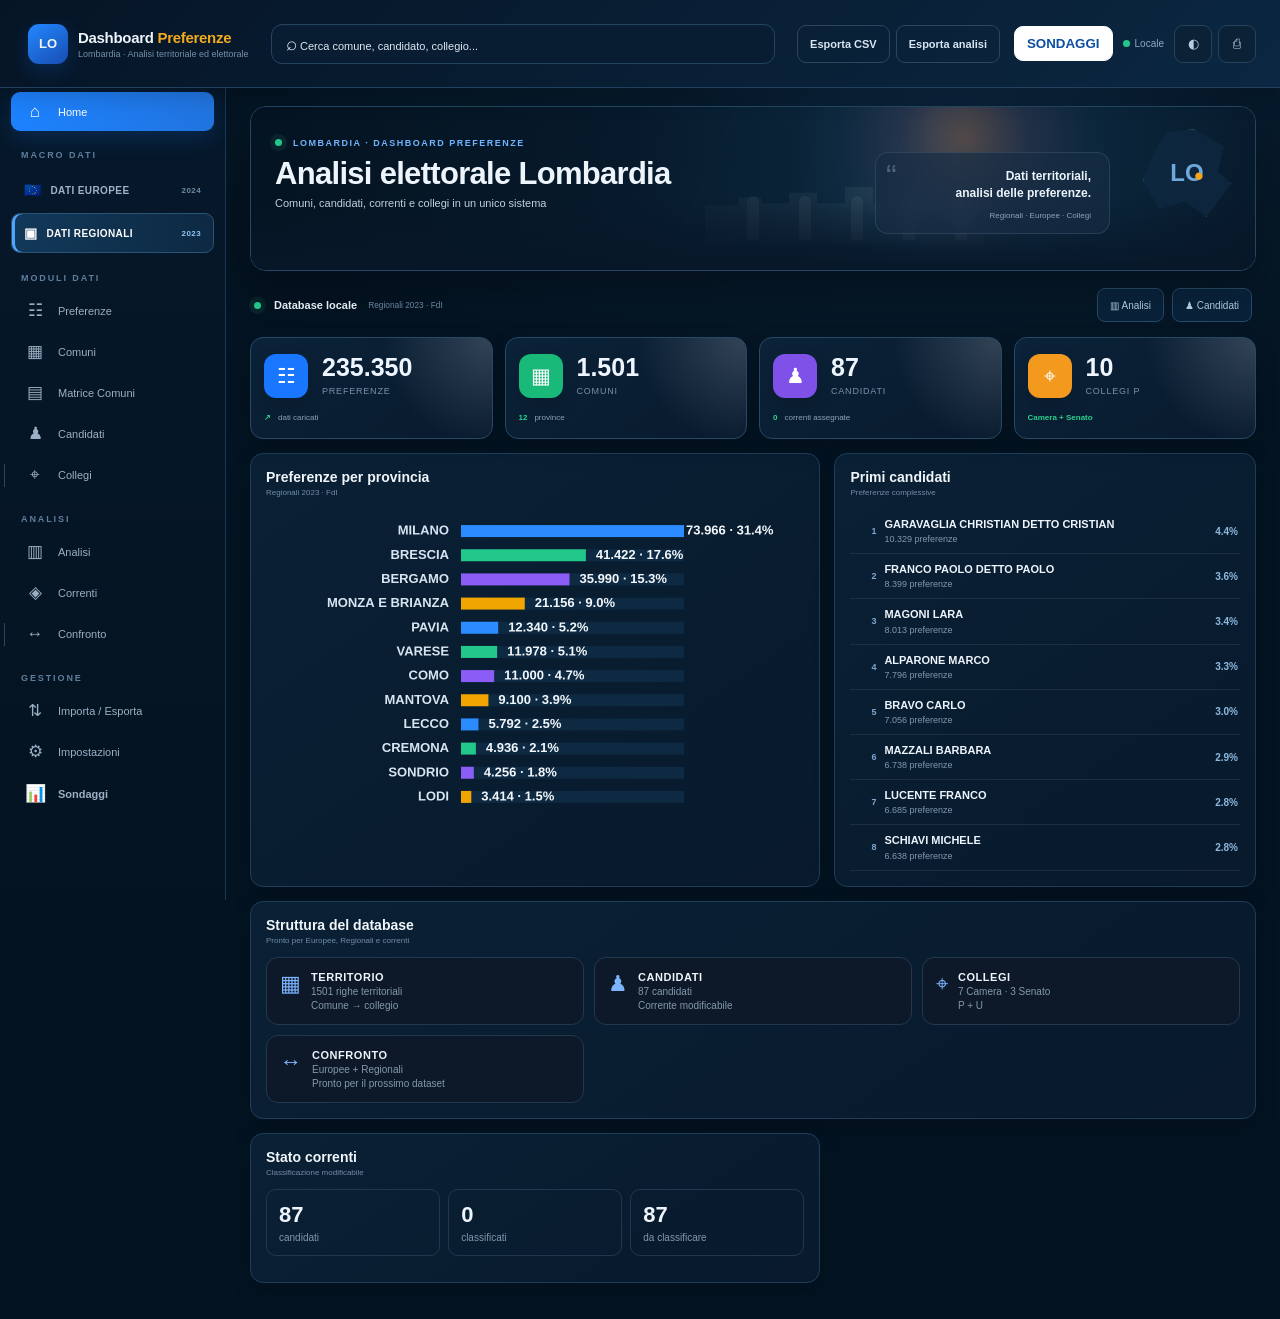
==== commit cf21cb3b: "Ripristina Sondaggi v11 e reintegra Estero e 1501 comuni" ====
--- a/index.html
+++ b/index.html
@@ -1,4 +1,4 @@
-<!doctype html><html><head><meta charset="utf-8"><meta name="viewport" content="width=device-width,initial-scale=1"><title>Dashboard Lombardia</title></head><body><script>const b64="H4sIAAAAAAACA9S9y44cSZcmtq+n8CFRqMqeyCy/X8gqQkkyyU4oycxmZlHdf6MXHu4Wka7ycI92jwgWmSDQEKAZLQbSLHq61YKAWUgjNLTUZjBa6n+T/wn0CLJj5hczc3eLyCSrTuvvrqqMCL98dszs3M+xH//Vy8sXN391dWbcblb5sx/h30YeF8ufHmWbR/QzidNnP67IJjaS27iqyeanR9vN4jh81HxbxCvy06NdRj6sy2rzyEjKYkMKetWHLN3c/pSSXZaQY/ZhlhXZJovz4zqJc/KTRR+xyTY5efYyrm/nZVylxlVFFqQixSdiXJSrOf0qiw3btP0ff+CXfvNjvfkI/31SleXm7vh4vnzy2PJt2zl9enxcL+iHM/uVG8AHm344tUPXpB/m6ZPH9pnr+vBh8+uTxy/DM/+VQz+stk8eB6fRy+ev6Ic4efL4lXnqmXDZsnjy2Hn1PPLgQ0Uf8Cr0LDeiH5KP8FP00nwV0k/rav3k8akTWK/gtWVFEdG7bOcFvDenj3dfhq9e+vRTvrx98jh8dfryRfj5mz+7W8XVMiuemE/XcZpmxZL+NS9/Pa6zT/BhXlYpqY7pN5+/mZfpx7t5nPyyrMptkT7ZxdX3MPajp0mZl1XzefPr0dMFpf/xIl5l+ccn353Tuai+m9VxUR/XpMoW/Gf6AvLEcta/Pl1lxfEtyZa3myeWae5uP38DE06q4bv49/SVszwrSFwdL6s4zehMf285XkqWs2YWZs0EHB097Qaw2ZSrJ9b6V6Mu8yw1GvDpUTduy6U/2vaajvTkdlOu79KsXufxxyeLnPz6NM6zZXGcbciqfpIQGNLT/3Zbb7LFx+NmtT2p1zFdZXOy+UBI8RTuOv5Qxesn8K+nS/qHZfKHz+N0SYaji5OWko9NOvc9lSJKJPbpA6dSQH/NyYZiOIZ3AngKuxsI/dsI6edm6ECibf3Epi9/uiG/bo43FZ2KRVmtnmzXa1IlcU2e8lXQkolS4mk7+qwAWtM1VCa/0Jmx7qTJvaKXLOKsMl7yy+k8K1Oc5PFq/T0Qd2afeLsPMyDxkTSeyDThyQZZ3YkrCejBnwO77UlBEcc50C+WpwZI6wOJZIoPZ4zeO98Udy2dAkontgBlQgUttQ9awJYyNz6dm2Rb1XQU6zJj64Q/nuIvyFNGe8qAyuJJnOfGieXVTz/cUpBsJmGQgB2ArvctkM/0mie35Y5ulBJWwebjk5PQg1uXtngve+U6pgxtM9ioDbSRbfEZHtM8vqGPOjfKZ/[base64]/LeHB3v4TzZNCzY2bAaFnn54fjXJzBB/E3dzMM8M7Lp9iVIU3Xkmn0qQ7Q7iOKaFsbG7pHm6+Ub45peKrGN0Y1OR9Isd2VzfoafTuJkk+3IgC9K+I4HO3EVZz2fAxIaNt8M67ggeTdFAPsz/659UftTw+9P6s191yGbMXUdyvIFZoc926gpS8/[base64]/EDJmxKg+2NbyUrY1mMVEajbPqbzbp3WAhT2FgnMUNZ547863ZiXv0lD5yk1F7tCHWKkvTHF5XPcnjenOc3GY5pXR6Jz+xwVRxTOx3lceFM8eb0VedeMBPSHo3KvLateIoRgRoIvSmoTam8kaLMsd2ncI4U2pLkyELdQFEko0umKlFKgi7BqUroKSIjeArbDJh/SvsI6m/Mlz/67O4nt2LxtoeA1KcaH9gBDmM89Plr512b2gE0HviwT30jtCc2Y50z2PHTM1FyO4oyOAey6Z3Nf+A8G1uipLYiRcM22pwj+/QF3mzcATbsmDYipH3eDPLoTe67vAuylpAaTpepNnwRm9GBxSydd2i87zQTBKqUh3nZDlGBnqHD+PpqWCTJApM/pZMRzl7QLj1cVFmewjX3zU3596csBcl6a/DefVnoT+zrUiaI9+MTAI64nFSj9xDX+GE8P/iPQvPp//HXrROdff02BZJaIUWvGbljSw5z6PAXHnJUQsw9U1OuCQZeY/D6cZXXXdXmhKTMNolycibHHcWhpR0Erh5ZDsJf1G2O2xDPF6YsQc2Oh1RNiSc5USzyJ7Zri/dFAfhfBGD0vKAKaofMkX1A4ZUP2hIq+X9zfA8b+1wyzMlQzxg/CnZ3Is5DxU2UYePQG4z3UKWkYLLplNODCry6pmoT7Jvnq7L5sqK0GFRe6ozXZ/cUqFOCgb6yZM5oU8Bq457Dr/7rr+TmtCUFhvyFOwX8PMtNvQ/XECBgO49pd+yh53QldI9UKDGYyv2/HT+mV1Sj1+SJrZv+81jst3oNe2s00votI9eEs69ZNE8hnLKCTSO50fsMZQ1jl/ix44bs0u2RTJ2iehNoWTkekmvMbK/YDn91ffHzMk4pfCfJMWd3odHUdT2nSxBJ4y5xs5UZ5qrs92XJM+zdZ1NePuSzB6abB74xvt3gEiGCw16rwg/HEKDJ+5VCkKNUgA7xxtTCkRA3FEFgm4AndvCB9iWebbXzd6SQm9afz7J08aMCftdMnSDe2zbUNayqbKD3MgKbO5RWMwlv6Oo7ovudgWy6o/Ssan9btQRD9Y+PZIhl11K4En+V9kK4mZxsWEX/HUab+LjxU+PNtvNJnv0N+0Ng424Gd9izCASn0M51OhTGhYlP6PlW/IT6okncA6mPKFja+ITst34Ezh/U57QMD3pCZSzTY0CWNtgFOzL3ls9RWS6fyYey9ih+ljOI6UnUGapmSRYJiOT1HCJg4QyFbsG/aff2cqeYIzgv1qRNIu/p8K6cRD54CA6uoN3TD72M2BIvtDrEglC3PK4YpAYt87d13MvjPrtkg93Q3nfiuew9Z2VHw7icKEwCA/8eIe6D5yj5jWCr2DUUXBSzz+0brwGZbAnnCHwfVWPoU+7E1SRUfNxDRGPL1H6QlnpiyaW3sk6ieXQ0wNWkTgBltM/1rh19+gB91lYMnyfv2YX5w8K9owGS3tpDo+ut/O7w3zSvbuc5Mdfpqv7A119fNrKnRSJ6HXgRfYrSZ9mRU1A9x3axPB/J0F49PTTcVakdEXblIMfEKHvwsDl7qRck0LamWCjlCmdii9bR5YUinc75xIlzvcesMRZ5O0+ANl/bQNzYbi77WNcH9sYF0Nj3Nr3DsCEA4Lz9byC1TAd/rOGC9TiK3SVUMZRxpsnFeAdBL7EwNn045lGpCgsUniyj/qxV065Wk8W9xZaI4zDHpVZbshl1mKPzFosjDyek3wPZ7hPMHU0hiVNH31pVqy3mxn8xf3SkuP+iyxhT4lmffXQhWBGK3azVwuD46EaYYh7Yjcni4lsEHXvM7WeFKnI7xptPoO5vu+aCibW1EmWUFtP55cYixa1zof2foTlxd/LJmEqi2M6Qj62wL5k+TgjaTUTTnrJk23KA5EXz1S0/GQ10NL0uV0jouaButsgqsaw7Fflbh+q3J54e6JnfbSeJ1aYhrBOWxieJrwlOWnm5a9fKk8tUZ7akjx1HCZPTZCnQrCxE/[base64]/cAzq09y+O7uG8PgKdavvFfBqzbF+hX7X5NiffbylckSnyHF+qX5Mjo7fcpugyxr69T2WP41ZFl7p/5ZZDZZ1tGp32dZW6fBKyfgt0Gi9QvTieznbaK1+Zy+2mwTrf2X7vPTszbR+kXkn5rNC1mutXXqvTp92eZa+89Dk97Kfu4ymJ9MZjCzzOXZY9tznnve0TefgTg//fSTcXH++s9vjDeXL8+My/dn796dvzy7Zj9QcnFKGZMZ2r3zSZXKkluKP2Vv9vXwcU0m++TDjD9rWGtW3FJRP/j5ZJNRtVb66tZqPZR8pkeefXIbtzfx1EPJfcboOHYX5A42j34evjTPQmE444qPdG/jaRPfPMyQaPL8h4RSPYH8IVxZKcrN93+9+bgmPyW3JPmFiqS/ORK+hJVS/s1R+2KuHrefgPFQrDHsFsm9Kb5vevLHXIR0M09CfUIlTkJuy5zepEKQflRF6tiEKIlXXx8zT2H7bV+xyX7jF8jh6t/gBdPej8Hjxhj/6AZVMi8fn52+ssW9rLi36X50X4X34lYspX9URo0nu6uUkB6kpN1TRu6cBgfvYv4EOfv+y+DI4vfx88h6Yb04GM5mrq6YvS/dfDA21MDb3HLr4/syTY+UzLLfYu8obwV9UH1tR8j7rQ549O2Dn3MfFnPbChUu/YWHDP2y7T2buwOG0KVJH8BKuWmx/0LuXjjggTxhXK9T9Ff/slPTmEef+cs6g2tnyhf5iLOPX1GuwSCY9Z8AzHqwuqduf1x/LJLjtBxJF6HWjQiRewSNdQWMi4pSrozMipiCBRVjxnQOujVn3TObv/J5PjspdzN6E9PnZ39dFkmeJb/8jeTkFl9mGEo+PrPg5CtUlU4Yp1Ilxv0HhsEzeifTeHsvCrs4ncH2UJn64yRJBlmLamWNAbvrTvBjy+PrQ0a7rM4oJnlgbSVZXzMwqEFjr2gLEMb9QsPaAma9cJPiJ/if8d42zt/enL17dfrixfmp8ae/+3vj+vLi0rh6d3Z99vbm9A/nl2/PZsbF5evzF6f00ven785Pb06bu6lyPV332FUqdqY1tfiTXz42uTutyWrZTU3lbZxScpiG3RhehhjPsFh6LKs87B3SVmiaHWnonU1ooCkhlJM5Bq4eX0k9jYA0lO7KhccnTZlEfDflNGW/clErVGs6Tf1C3MtOdZRhO0gxpcw/4mVZw+hpR7GnehLI5LSYm0qkpRm2BVcCXD8QnCXMU8OGl2YV1aMBBnfzTvttmI0xNtUBPLnDbgm1tAYPiK1/nSVxnnz/PRS4fjCODT6oox9sVqKqLg1TXRrm0dM6qegWnlOTkZNlQ3WrthBqQEe5omykMEXwsvRu+Fm/yJvPI456MHd6SW0dzZRvvME3FP3gK/eodcqxBDe/LR+THt2mgA1fMfULfdXkT+7RYXl3DNAxzChMLc8gajlLyz0n4uZSOddoFmvzz4npeCMRGIN5j3kNT1/7patc8ry22mvPhuk8qGZT5Wy4YkVYXGSrmNGBfT4v6HS7tUHimhyXWxCMv5CPiypekdporrhbVOWqLz31vaejmXiQiPd5U/ZuOuEy5s0Wisz4+gyGvOz4ZKxirF/OUhzxxPV4EdSXea4iOSI2HuzZzIfGZWc28focaXs7Y5yfcSsqhvVSxGV5LTOelTA7AdO/8QnOBGfdJANu38WYL7PLZKJ5vDqaR0yOG5HNN5HyVV9R1X0nhuraL+/aII2tkDr5WHTlIsflYgFR/vFwbMSYZK+HDTkd10Km+LLJfqZyTQgdjYq4ehNXTCsZFk6y2XJsrlVMJTmx14DkFiND8pNlfSdstBsqBbXJFQ7Lo+CXUmkmeddNuXeC3yplbemw8qZcry6cBK1Ox6jZCbCw/1quuI3UAi6mdoHe9af/8O/5/1Pd68Qyrs+vb87enBo/GG9+vrg5P756d/n+/C3TxboLwYdZf6yPD43ETpRr20rG0GS2GnvZV8gakiIAwqPLX+6U6pOBFciu+xBXxZ2UdDhiLcbbNNscV+WH2Um8pGv2+NCkMikXpXf3f3mi1EhATcqa7UDDfmpRs701qCO1WWVyeznZxN3l9O/DM7B5DJvfuaYaKx1xawMxge70tk2b0c4vjtfrisrrdOLqvnpouPm5DnfXL9zpnBFgQmoVO99pavnmSH64xpp5d3Z6cdabKm1DGmqvsoiJObcofZ82X/AZhsiC7QZTtotgwDEWKnwW7BnFZQ4GL+SA0YVHjdhtxfp9KJotSCJH1WxtW/YQqOaPByQWXiYpNcL3chMX+Z7h5pBfyW0plR2aIVlN+3BGXu1xnjh0HrX6RCT92tJfFgy2JT1hoAaZtoRK2ACe/PCTWyX1z9LvH3dEIpgWWXG7sAlpi/SQ9rvww5QJKYNrjMkBZ5GuGpPryvIMHQmVYINJVHr4emJMUx76oPLJmlnhzLFnJ5F/gKu834pHk2uF2gCsowX7l3SVsqFsTzUVQ/GpopAQvj58OuksULzc27ZP4vQ6QzCo7Ra3TzhsX3Ri0XXdFbQREiy6fPqq7X0wRcR2FfMLQVFjC0e19Vhywf9vhsANe832kIvpZa4h73pxx/RWP1jz6mbTFlRZ0wVV6nM6w1VcrWxJU6zdXTPTaFe4LBKk56m27T03ME/zcxXG0ji1B3m70kXUKB2yX84RqSo+47YY/etZChWUA61QJsp8Dx+zXG+UkXnm1O4fpZ1lj3izhwbVlDUl3HsI8zWl6+e657Hr5Sn6POlwZDaTdOG0aaXyMNWbpw6pZQvDjhd88+1rHSHuWrEEjHGMz0pew2R2wtAhJIkOKd9gNPdVCUJ16uGr87dnoCN2GmGbPfLeMd6fX/98emH8/JdUa3x5dn3++m2bPtKuh1boMcniypbCZL6Kac0dyzC/pX+G9twNDc+Dv1PH9zwDCHw0XLj2wMPpHz2ddgfbZqca9vauG0500xv4m90D2vu4Qp2zO/fsVNLrRgr8/DGPuzuwjYLG5z5oiBeyhngONMQLgLUOeI3TOuX7eudJtWkgDbiDXWs7+129hm0e2uRsnyfLslu/u6SQ8/BOP3WBL7ugVb+zWGfNnM70iWM5NjZdY/bTaXkl9FHj2jWvDvtFTayW1eiB5snzJZtKbMatfbN3C7eJyTaru2iXrGMeEmoQeVq9qcgmuWVTINntXbscKTPBojvMmtIwHtONaHqpOGMhY1K2O4w6qaUnYru1rmp9TKX67u3p+/PXPID2nZKG2uylIIzsuXk/Tco6EVd0W19rNB7Xg9XRFoEVRrF/[base64]/4gcBclkvgEb8WW3o0UEkHhNYjzpkwhudMUKrKg2wEYGKVYXW/rX+7Lbw8Y1IDy3tG0lcKlMI/jHBoo0cSCuADnPtaeCzfLsUkqYIuG/a3I66r8oPMXdCJ62IzvEJVJkq5yc86BuONf97KEvWZYdsD87MDeOlfziFXOGaFpHHNe2HNCTTn/vomw+USoJgWrspEicZ8H3NYUWKpU2dUF4j4roeKQ2VydjeOCb/[base64]/h1NBSsctRVsc8RWCO5nK/DErP0i8pvDxRcTMsx4aHKuqBBT9FSnySa6O6hNQZ8Xo3ONjvsc7pUSo4xoT7bNoJdzd/2obgM/ju7kAzNjZAEyzN4JWw/5Adk7qm7gdA4HRi1jcHDEoQk89ghMTkIQFU7zlI4MrdeALahQ4Sy2kIoj+zOUzg1DWnQuDLvNj25yBVhVIn39k8dmQLUbwnMFbEgdsG0n4qfHELqHo8BfLKBUsiKkAN9bEoYx1ENuq3VO2iaAvMqxpGxmSaDNZOzbcL5NRSgbIAuX/o9+yopf6Cey8NgDV9sN/BqS2J2nUDMJOWOPbdOZeyF/HJgXFFBiWw7UeMJHABhbiWM+/WZ4MA0MxbM9KdxN3yl3IGCnesyuybIkxs/ns9Mqi3OpVRpfEifxet1UPt517VqGMVn1tJynYg6TGHkdXSuOyWy5RcU5+4ReYdtKLS3jKeOB6UkV1qeU8Wcwu4FrjQSgR1QMy7W8xVQYymtZmy6rY07XQ8obEB6ct/S5uYtugF8aZuXafWc/1x63/6XcMVaHKD9eRyO3iWgkYbJY0P9StT4JBkfVqG0qBuRghgUUZ7jtGNixUaIWfYAPkgcAxAfwxo9dB9e5Zyft75Ntnh6HaRwk1jBTqinm5VQ5PJlMUK4/n0DiVFZQCjfNaMSpEU7wcNW0+3ufpcRWvzem0IDiEPmBpF5TRgGca2RxCCRijSSG2q46JonmnJafT5Z5OYcTxOjqSW6lUffkcUzZRegGZmNxPbEOHAbnb/I8jgxqyo9sDs5EYbtKAt/on3zpKQv0c7tGYqY+1ActkmB4H5edbcmIP+YVG0lrMJWkBkiXLBLQSjZEv9QP7SfaZQ4w10T/dCNr2E3Qc5tgrI/oUzkWxeShfHzKSUbXc0OH5qGO1z/V8UbdpIetDi6em6EnQRqQcNhYAoRXnaVkHldqOKvPMBAjW2E4EtiyO1/eQMxJkEKqQKSTISmLOJHnypl6ks+syYoEvMe35QoyzeFPJWzSbjfzAK7Ssa2GpOZkwlU4JUiH3Vcfx/48Tk2VmWi2oTOWscKKltQZ6wfPGE9PAc6H2vqO0UYjcjWd8KiDQy+PLT8IQfLZVhgsFmLDlInck+YOx/ncIR2z/0w7poqf0H6lu3q08altL9yka6mfxIH8fjF800BtHjjWNGvUp6DK3tZJkYZBbCuR1+aMieYVfG/cjfpuqObg+J4pdRgTnEHHTT0Ra1+zPv5lndVTm9JtNiXfem1mSrdBxTD64cnyPrNAFBlD9WxPo/txLXxi8qmK43zuxsIrFCYD0vxJsoEVfklBnphQYE417hDRSZkA9vQqWNgLtqSEW/fUTgix1YBE4dw+6Mw05ssahhxtNcFNtMDHUlRDV3QvjLOx1iQSaNYGLXe3xrERsqBlE7MU0u1YQYVSfjqMKn5WWw1Q6WQ6ri4XtlkQkwxZSaEbj5od8ILPfc3U3bCx2D0Rakb4+YB8ZmDGzJb8wl5zTB0eBjv5TJCPZA71IXu4YH9qzmN3EVF7Z7AbhnlM/QC6rqR8CQSD4K7VrxlmFHV7y6F7KxGftO5PoG31ODuaz72B4spuAQ1te5gqOkiZ4VM2OdHayp7uiEHhADTfU2A9E4W0KZ7VcKj6OMiYBXuy+dEKpZcZ8zvF7S7HpaVreSB/PEMniOw4fTqZENWYi/AwJrEOlzculzdTdVh+B5Lliw0iYuKxwMz4UzWskYl0wYusa8hr9acltB4o9Uis4YoZnOwgp1H3o7jniRSPHeI7odffTyUNWAxf0d0hV5bIUSju0RN0PN7jl9FWCro0wdsG5AnzALZQ5SfOoyASruS+wbFLQ9OzSChcyl2GY5cunCi2iECkelOVxVLlP/Lils89Fe5VMloiJaiRDtL6w6kOi7A5pDUM5xcrWyynWjY1lza3cj56OHWcBeXFsdXyYunYY/6WgxvVnrjeojJOQq9t28+mENoZDqoe78sXB2kj4kb1TOk9J3QlE+4g59AaGw9+a7xiX+YZGslcEh5uSF4xV/mRW1ji1Vv6lGJ8dQQ+XR/zqdbXUE2YAh2ooa2ySKA+Y8j8CrF2UzeDdusSZlu/E2hjQU65L8sJGPvi+SfiDg0c2yVjR5UM+vvTpxiZsp6nG/43RZztCCnhBW7Nu4arMLloOpQeodeQwwkbcoynRsi9azUvNZoRDqXw55O/3WbJL/etRXZ6cQdGnvCQdmGN7DCHCiwiy5zU9h3SOXa81Cfhnp6a/AjEkaNghIEP0Iz1G33spAFYL4rxTq3xz9xQzzYfD52woIsMiF3YRyZs0vi0QrpYY6mj7HBCRVjDtslsY7ZXQP+nJn7aC9Zov2o2h3CA8JxNtupOz6GTE8aO8CPYc8bAGT+qeRGPaiCheq/Y6gvSp504HYlcWozTtpU8YpBqfDbsoGEnQ+8s+TUheeuklLPMeq3vkJQvQUTpCqHHncpNxupkjbXoyWyCt2HnlGF+n1nv8WJNMxvX0tGTJ/ECQn29h2rkV2XgYz7ICS9E5+eTfNXt/cJCMHuv18i3kz4/pTFKaywNs+f8UUd6k4Pijv7Wq3eSqd06p7rHPj0o9XI8pMQJuneB0kdIxrQQMZzoxySY0xNdN/au36af/9i68/wmB7UlRttlg2kRks9LaDJU/GvvSM3UbB9wgK30WQzac1XRVybngCFJ8mvfwLvcSd+4urw4v/5z1iANFLh5Caff7LJ6G+dGRRZUo15RyhtKq4FtxjsN+JZjW0/ZZ+ZFYs0HEpZQ0H4FQXtiuyyrgH7HA/1WQk0gh38DOgPli+nCXcz5N01yAJSRxAn/iucj2A74ffk3akoCvE/OSmDfdVkJdmxZ8TBtAPh/nPdO8SSrqAJvxBsjgMx+i+V9UontxYY5A4daYIeG4347awZv+OG3U10lm8HJYfGHpRZoKtG9mRXNHGe8EH1Mwkbgr97bywEsV20RuprianvT8X+JL7mTcX7hfYIJPO0utA/OhGii/DxwADEPb54Ek+ML2mrFx5YbeBDqmGgKEUnn6E0F/gN5N09G9+04tkee1x/g8zjwIjOO5bJmJR6vGHmW4+v9na7rKIkeSmhyxPvcFkqIWOX4uIQigszXL0GheG27E/9IuBD9zWKXwnCqhUKb28f7B4ILhP7P9CaHMq4yR0E0lzufKyrOoNvCeIRchOzr+ogMa/3H+pKMBp/9sY11j7d96Ypqj6KOkpSYA17Y6ndtnEu4sY1EH57wxDNEeVZb0iQ+uWMdNwZx6tBx3cVUbxlmb1mhkpowEXwcjtxbBCRKpju8WCfj26wrAjWCkVcrmuohDDMai0mzE3SGoKP53EzcezaY4CWFPi91G0WsCXHb9lRDi6nh870504WhqWUduc5weFTf8BaJOgrZf/uXvI/hg4LqUcDTyWzfSyO9ILV7QWOTAVKWrzQY/[base64]/XoIbart3kdtD/WeGAHmKoc+g7HY6P26rxoAtPH/oT4weOVsl376vkU5K5TsxINrdTDclM1/KIljW7wzK+sdFoQ4DOevpwgcdO7PthMoWBFzLo2+cN4oh6G0kdItMxmom37dHnDkJvjjk+qQM3pi3ZKlLMbM8G0bkxqKUJYS4qLyulvZkl98MbD31NLhvIIA5mYK7E9nx6yug+nHv+wet1/5qSFFRR9xOHIgTPlPBXMHXhIBA2coaItfAX84nbp0JlrVabxsFCspv6WNdUeKuN57iKaSREr6ZtD8u2iRtJLxTDE1IzAnN6+gLHcSWePYzZSAlroY45aXKvUttz0oP6sE3GaaZzCqZIZDqmS5QmUS+otZnV4EU1YDLrH9hhEbURJ1VZU1WdvukjnMG2zdkpbGK/6c2c/vNh1jXOnfHzgo6VEx5/6y1l7xFeprYjGj8Yftaf7N2bAK68+Dcf7pSQqPDrRvFqJFQwj5i5IYnnot30eVPx2VRP1OExP0nVrpLbWd9ZYsYP/u0O+VLSrqlsmxZtEzY48RfmIjzMPtyb3KZb0dBUfF9jQb44b+NqY8D4ar74PrSMgEWvRM6oa1xHp5jeStd3sYvrqaNVhPruofEgf9sorYZQtdmcla5ttddG6EYiV7Zp6iIu6s9DxVy9/2tGXhTn1eSJIPeO1elDTNOGkC66cmAQ7Inl+10xqDmh5N/t7R94QHxTuFwTVBo6/gNFCqruMPX3joDDH58K/eCnbVqxYjSYvHCn8V1PpEcH945XHWK4SSUUn5s+8yxuFRinb56f35xf/nzddji8/itoOM8CWRVZEGqDQlocNUfp3KZCbEuJZO0CHslym0gW/dxGsiIrsRfCVzbj2QE7VZR+10Sy5k7izfk3PJLFdSr+TVvmakbR3OFfdZGscNE8vI9kRWFz3yCSRb/rIll+7FnNdazEdmG6sWfvD22xAnKD9VJl8S3vW+OYtTLxqRXCmzmaAYgVw4WvOUl4h5M9ESxlLU5kI3Ta3xe0XXa7rsvuYa6ieCSdexjs8te/Tgev2jSssaCVORq0MnUqo3XvoBVbK3SeAjedy5rNRMDJGws4yeWikeqAkaRJP2Q1vDRxrNlEeeSBVQ3CwQDhw2gHCpEcZJpyV+srFSfrEhVfkxhmGb+3Cb6o5QB6Ht+FPPx7hzx8K7TjdtceFPKInNBzJ0Me1sEhByc6NOTwMFd6Gtq8Po2u/8UhrnRWnmYf7jRP7US0KzunuX+o09wZdZrz2JCU2BGoLaJbiT51WuCIf9afjhUx34IS2Zsq/gkUnjfipXUVL+1jSkCe4DR9VRtVas+sI1V53AnfTrU3WavNQfa/mnM/mjsZ+K7KFvw9rbzMxhyNoZkEF3SxRRyHCsNvmZUKbb1GWnlZbX0Vr+wfPcZcGaLaM+nRo5HTxtjqkevXNH0xRZkH4OUvg/DIcEL1W8c+gswU5VuffsuH2XUeGw6Ap8Z9Kf6GLwkRAd43rcmgmUBBbcG76dcNlsehaTwOTLMdekGQQBaPBS2ELcotvpXwueG3R7NhDw2zdWVErsXuTb05XDvjsZngqAVfVvMR8MM8U0nzgPqQrutn4H0+oU85bhv12L5QUMQ/NGyc/Q0s5dgylZKncVLMHqduELtezPKYgtQ1Pfo/w/FkGlBqHXEM8y59QCxq8noMx57QD3k/DJLn2bomoM74i9j3fYpj8OaGkqBAwkTcPWzpWZ669EChbY7tgHM7rBm4paC5Jv3lRF0G3ok7shCiwXp2o9GH+vSh0eChETxUmOl2qPMtNXLh3KLhUCth2tuQl9cdR8h7TbTzwmvqu+6xdt/V7rP8noP4E08fFZab1Pm6eacX7uG6jWYSkXmYxJ43e+xGfhLSVXf0NKFrgRpVdBjrMv+4LIvvTcOhJLPsb7v/WnSL2Wb/X5v+1xH+C6l5rvBf+N4T/mvO/O7f8F1g9/+16HoIhf8Cg2CtfLs/4F8zk/MphYSNY1z+LlO/mKtfkJX6DQ+XjLEMRul+ri2xKEzpW/k4CdMgXXjesFU9a1UHJ0uO4OdOGI8XWcojuWum3x3+Nm9+8/zhb2TVerLC4Y98qPx3X5CbSbn+OEKBrqF6UxHvN9zO6R/9S5b8IrUvGa149aYrvgNzDpWAIzL9ZL3Na8KOeT7JqV7CighaDS0rWJkZT+p/[base64]/Jg5YbVCSMyAHb/9ZwKQMPgXVHwLIpHw69b5nGxTizbzc8HDg0/dYIQWDQ/0YWcGwv5OKDsnql7QUBDS5J9pbPdlU+cZQmClWE8ozR5mC2OyCkkWlke8vXfKFa3mX+vUE1qJIQ10bKN2WZC+FT79AWOeOn2wouj77+t3kFM0DvJM50cHvckaPkh8821LPrxq6Rcgz8RTiPPbUTazMBinvGlRuUjfd5l/OWbduJx4xQn2oyvpzXuq8UT0A0mlHsJqEZD4oCEzdkKd5klW1XB1eUqFkR9oiBLp2MKhRv81dJ6TnWhMdBl0GstD86JFYMva3CWdNQ6kifYswm4KB8ptGUlnaY9zLWO+2aiueDLE/[base64]/C01I75c3xtppNYwr0TMuizipFx3KNUW9d7/bW2Z2w4WZQKYFH5XA3VlUjhKfKivsJ7FtA+g6hiV6kLntdrKh/CsdPsqXi7Mnfp/OZLMfkMkmZ6xpOt7YYTLo/y53vJEMRXZY9CD3TUqHayJiXRs5MCenolOJUoVwkExTW7WLnejlbiKMPVAVmoquhAqjiUlOy2K7YWc/HNRLyRa8DlZgdk9omx25oqbvevssXyrUsqTfPk3UhBqkzJfKuYDB9Hnw1vIoN/xtUCtgBo1a3HkMfze+42H0YG9bHOjD2jTwkIxvlmHb4IGGS2yUh/jBm8YCAp0ie6BEsiyCEcoMS9LMXl57DQp2zuj0wSHWsCVkc2Mr3afaRdn9fKol50K3JJ7g/vkkJ0vY8XlWb0YanfRNbrsrgfAHsWGpB7amw4eqTwvv6Xq37uvwIN8lll6mIfEWpvy72s/h80lV5hQ5sNG7blt4OnNLOnzFNtUjQtqaFE0rxsgNfak1B1f0WS2tIo82pUEZmaRhmoq+uf4Vsgio3kIMl50k1gypzO+aJsX3PL5w36EzorrTtOBt3tmniVE+9T34IWe+9+3RkOtxdZ7/c4i7ucuWcL04cY8mqoCay2yvJ4Gkqxg9ykPeyVQ2eGcU++HR6DOdez6Tp/7MHvuOEySR8Myh3i6uTvhd0dKF/cy67FFbgK6KX6Z2M7O72QWHdi2CvgInLrTpsfVteiTLoXmJ4LsIVBXbtRduNNIseaDbtE/SNy/am2rQrh3XhqqEo+Gbe8Lomx2xSxfxLwS8QB2ziMwHRr2tpDnwZ3jY2iGGqEeFJot0UxnqscAbKCRz12eBY14tmxoBM0db0I1pPOu/ODgubHkSsONsFS/JgOTOMEgHYGzihYHDYmtS7Ngci83a935Gb8XbXOmts/y23IIT/G5KvtueqSo6zNPE0ik8dv4jq2w44l7RfXyqMRv8JHZTavvOHjuWl4Z2HI+FxSyHe0Adi+pF387cJi4G7lHv21ng848Rvcrxv52FAf3aafykdD5nTH2yvp35NneTgnrF/KY26FkufQL9nQW6fB9u+5YTabgC4yg1CfG8NnjN/OWcrX5vNke1trqLf8RJy1xhI1QVz1hWt7wZWwvHTdMRCC4JwtgcOZB5lNOBPF+EI+c0eL2G1YHsvQYemVt9UKhvV7G2moCZ9y2bZbq26Jd2k8rs8i8dUDHWDv/SifiXlPT8TVy3mPQFCz3Yw0GHZ+WAsQHV2A5OkjGzIqBmhTNiTEjJu518iGJnPhfxChz1vpEvVRUO/HlEyPBoL/FtoJTJgji7k9Ijpq91pGu1l7rSpaAENBatpNsdyq4PVM745Gr0MwjlMf3MpfoZJNUdSbiMercc6YnPTlVsrmuWmFaVF6/8gskdhDV5QrN4voJh8hbq8hvZNDRnn4FTSGoQynQepa5rXOnwO/emlEwuN44brRWDYO4g+uoKFqDfFmTFSQI+Q7Gz+4HMXfEJTXqCxsKXcrd0Vz1sRnb4tFAhpzUTzL2H9ZiW/TFR30KwebxsEznD3/[base64]/w8sJDSDhC+anUk5FuuUoOjusq0Za+nEoKoNiiX0FwyDeulobpiGf/8KPPf2RpQc++OeHGOHOhDR23/RnfnZNerPAZnrnNeDRVFazEno+orPwi0HhnVMFxfHd+NNL64nMLCnZvVeZ3B3iUu8PZ+mM2+IqSHzXgad1BeGNn7qgt/c2QrIRsOHseqomhw/eNdFRMrdD2pcMk5mMKYOyagyb64pmtUXtYLmUgm/iYdWQQjbte/OfxuiZP2j8GB6T0txub24kTepUmGrbTHcscLtiZzpNEVIg9oKlHaTp1Bhrrw6GOEZogiHr204mWYoTqq56gNgcLS37MRFMFy7V9UMzYVXzzSSfNsRrE1jbg5xY0li9rtqCZa34e2kETHciuGharldZ160Sm8ppSlF5W808rsqmyhP8N3vnhztaddyfZL6b2fC/HDXoUz+ZdZoZgry1iPzUFfzcEItsgX/[base64]/WAcbrukLn5V4nzKOME6luwfRw2A0s73nRXfK+ab9LzCpzWmy/ACGw91P4mMGE2FJEcsQ/EbN1VRIUR1u6qCTuZ26aoQgigaZ7iNJe8LTvzSGOOcHSXNf5tEIms9D3q5bCV6bIsFO5etZYPsQivfe9BgQoH/Y8ECjifF3B6d09w5Dop9P6HCovc9P8O1aO3qjZ5keyB2U03/tuS+9pY/lkHjhLOaDI1JzAHa8KlNiCAr0TPp+/MwkdoipfJmo17SJpx7lBMn0hXIbKapCuou46xRs+3FojmKUlVIZ7qQKs+jP+rIWTOqPeJAa2+7w8wMGzwju8YiBgSBo/SyUoelr9PkbOmyI9G+kNpTSoUy996TzcrAl8CQrqIGZtb7Y9pOqvapn87bva52wcHlKkrKK2bqkrycVEP/[base64]/KTZwP6p/akYXAcAeXs1Oapqy1hRvK/aWaGwaXmvbc1RzDIBqSdq+WOamfRpacLtyCY3KL9TM0mraGjOP3WWnMEzyL/N2Ho6n7BDtTtCzt3e3nE95SkQqXdEnUOOue2gYpR2KYyxhFkSrqgTyjx/lJi4JPqHLup+oG+aZjGz/8mXFx+leXP98YL89enb89vzl/f2m8uXz588WlcfXu7NXZu7O3fzh7YsDTi4IYOVkus3mWZzOjgHVL6C+rNRRCUF7Jm0vSTwtO5+lOi81VIzb88a9PlOZR3S8f1V9US3/iBZL8UboPcQR02iib5Yd1TzyESvWZ9DG9o7h4MjbnSys6yJxM3y5F4ZRnjRZgKK0YVW3qoDfZmjd19RqOM008+XGO5nFdDYdnHvo4V/M4t30cc/9PPW7AuO7VGJJ13mdCBMxkWIfT5RXqVHQ/[base64]/va4lRFwd4vrpJRFMLSsXSCV4k568YMclj78165vGdL6N8tC3E9kFGh7k0sMuUHrbQ/GKJ9D4i9NuBPMn1/z6rQ7eCDgfR6xCQQ78FA3HsAmdJAxGWt/DLNofdgTJXalCm1RkziHGg36n4eUwKmW3ROMyFF4YEc9kOVqMmizm/usR6+pmbUB84HWMdY2L1wKnKFx9IMS+2Gu2eynOiwlrMHq1bOgwnPVS02DvApBGP9T5Uvx9F+AcuFnsfGpsu8UHf+lAazV2BNG4Wff2P+ak/yV/uBOB7GXs1J9mreA4d2C0waDKIS9eMP4BB+9iPMNP3EvcNGQhXf+qdHfc4aVaF+pIyg/UHIJ3v0bPgDJAI+enZx+eMP9Cf2+8hFrMr70bOXXevwH8Fv+OyqGyrFCF/0D5Hvr7dz+o5yNaf3ZrHx//xn47SgDKnODMqHqmxTVllMaURSg4DDsqzop+ZZwr+lYUm+cXlgSqPmRwaj30+PBuHx8do8+jAeGWTaKnML3jTjP705N96dvT6/fHt6cQ7DsE3bgfmBy59xotBvLdtoMciE4emtLU6pUfQjoyyowEh++enRh6xIyw8n/PvX7KLvjx49+9O/+w8N3V9ATgo4lLYFmRmtCCxn4H3KyTIrT05Ouhfzd2pI2OQiPlLhUZZmzJe2AIz8CqvyxfV7gHNWsyVq0I/9Sw57wmnjtxcfE/MF0T+K5cE2D6o/FgmPaVGUGR1L1hD7okzYUmnGyv8jgxD6UwtANuVymZObW7IijLb/+O+nBjF+fzNH6yorNuwB/+M/DUj9Aycw/SuGZFRxpzbZtLBV5bf1WazcCy1Cjufffwc/fTfb3Gb10aOGBn/6d/9dM3Ljz+mvHQxprvsE3UfP3py+eHdpwGJukcoYevd/i6HbCMdkW5VrQoaU6FIhr8nmDVz6/XfNtd91SP/f//hv/0/6z//dwmX76eznd5dXZ2d0aYO//RndUS79nf0tDGUCoQitgpUPq+ggcN3VPbw//cP/JiHrd3qPzRnBNkVm8A6fa+jMAixNlrI6z70UUWf7f/7PLUiR/U4QSvcKxj8y9fH/8H+0j3/Bfn/Qo1cxJBEMoP/D/94++w2/4Eve0bK9wQj+6T92I2gveSB9GDMd7LZ/6AnELti/Ek5hEV0/YBU0THFAx//UQjhVuOb9xse6cQ2e/o//Qz9AfsUDH18sqFjclOrz/83f989vLtlPwtdn1zd0M57dn4aNKqWi+Lf/fYvinF9g/GA0suhBw4XXUAn1iTKVAUX/l38S39VeJbzmByYg6B+Qpy4TgR++JDLitvU8CI+aJ4X0El1MSpe1orar+Mi3ZTU3WLPtRyManHTFfPKKtlH15AVtA9yWKq20bsT5HDjqsx/Jiv4X/tVy2fa/k2pgkyk/MizeF/eRrEp0DW0ftQiMi8s3z0/fvTw/BY3u5en1nz+/pB+FsF7z9lv7Wau29mqq0am1VN7bz35cP+M8rdfL4M9mIxmkVdGMrDC28P9UvTDYmXQr+oD15BBZMUG3oP7uf+10HaqUbyQ1Opv9OK+eNZzDSAl9ndFLkxNGZU7Ud60IhHGfcWENf3Z8TaK9iqitImpBgQnRzuif/vF/YpPazFqzSpVhCeUCyuSp5QbKFLaNiB89k6gQz+OaGHmjEbajhC0DDzzLOYgL4CfC0EGmw6BfpefKgOW9L3StnOTSaZlsoWfbyd9uSfXxmlkfZfX9d3/dXP9nPzWX/s13R6Az/sN/ahT6jo0rOvvBEARhuB9Ed3ED45/+Y2tX9PJyv/HQHmxliGUoQ4W2O+m07UwIpz7ptJ39+Pur+QCkxcFaRj4S1CRu0goW3S/MRH/0zBQMNzbv4oaXVgLwozkVXP8Iy8oAAsHxkVnCKMU41oTAGAyeHXA1pYgdMHPsSs2oO+1tZNT85pFxv7h88/Pb89ExWzYbcm/N3mu0/Oyur7lWRwfdKXxjg27vHxv36duX51w9Hw69Ixrn3Ox2SomOk1MEZFlQi/SeNOFnl03qmoesAXaphh6dhjq6CNjdo6vg4oIaPMbV6EJ4Ea9IFRv/2rgmdNAl46/KwIc8Qq4IHNFXuuRSo2/JKMuCvsngo2Y4c8HtZKxJ1S5OEMBfzvR7Wdc4jdr4Obj6KAR+rGYTxyx37MxOkEP8+xGJNzXiQ4aZrbJeixAEt0AAyCrKIatoRyZHwpTGct1yd1I/ugdO4wPVTPeDvd5UdB1s6RKhGgewSCaNJcyg6LMJa1SNmdFPCOk21uQompf3ibVcG4Zp/gv47tFXJf71hq5yAVQ3jhdwTwZR608sk2tVpuzTPMv1M9A8i1yzsosxtKKOO7QBeuW/l38jehP4nB4N/bjkI5lX5YdHXQT+rPlixKk5pviKvgau5tK9VVDdNSXCGqUEK4wsN1gsjgyVT+MF5WFJbNTbvHdbsjWxIym9xtjQRUR148YvQJdFZuxK+k252ZBiu8lOeh15uDT6FPZ+mK/Yd/WYVdIv8S7BoHMVi41OXLbxhRv7nAJDyTGg13Fvf/eKLtm9vxIu4o78TQV/Pnv84w/03/BXu0XL/ptm1XBW1Xx5w8m7FuYEfvkBnvdD+2wWD2rJcNO8+Af2NfwXvng24mPXLbxWg7jvont2c/bu3fnN5bvzy35Fta4fvpoul0XWeLSNP/5zYyXB4qD7KTaWpGSpIrHB5dAPXArdazXwhx+yHu67CqZnfTDVbNCkm0jKFHcn3afz65vTG2EtMIl7pX7xc/cFJ4JwRfPFz8LzD1ohnDRfZ400rr8HLJLGS2Z0i+X0QmBAssfQ+OM/it49voZAWwKmHFOzOu7VghPjlFrYBbWxKfU28G3HYJ6CGR7nlGYiEyupNV/AH1y76GQtHWcuPbfhZtSO5/PKbojXVUY5Gb0y6UTFvRYqo+Cvv8lCFZ7/3/CFe08G0GvTD5ne1+9OX52/ODWuLi/[base64]/W1OIpi/tKDh5V3bMlBUtneqk8QCNtjS9uc8k6Zbx6QS8d0SYf9iLRuJNeVJNi6kWHLobG9fVoxI10qGQ4fX/69g+nN6dDf2zrVaXaazfrJXwaMJPmBmqAQN3aLh4oqTOmxFJmsaHmdB5X0DeWKp+cl8T9q6j46NaapJXQlRfDIztXASvcojenmfGKvhTy4I30T3/3T+dUiwMxciFcuyNsfVIpss7BwcRf2XFHDlY2ZAdr+RvdYm6mQVnL33Qz3fz+X6+zR/de3Hs9AJO3Ptz+nD+zmCVfVp/auRyx2gSLGaR0XRrfgjgHgZ1BxXNpAJ0qtvgHXm/RenseV/VXsjTnz2xA/i4ufoGGgWOGfqPoEwPc/9xsYjinUDaTp7f0f4tZ0g6TuVquOhfi2KQofhzd4OBBX20GXBbv6NkrfzFfTICpZf376L36aog8QCTw4Ychog/4vaZ+/wb1WVyNbDbxMs/KjoEOyN6r0+0g2Yj5zgSV+rsuSWjPbHD1ZVQn+2qOr/mzYHxcg8n7SuOiz73PuHDmOuQBxCauP8rUzkXfT93abPTvXUYK4N78Zu5/Y+4k0OBL5likCs/6UOZHbTIoqP5qOzPqeYWxq4fTLLAzkEN0bJQB16UgY8Rkx71r+F/UFrZMMUYMOVrGn/7N3yuKiLjkuxUgJXhmdGrWpEiZWZLGsrDW0qN93lebTYupDReEO63BN7Chg0lEfnQNihvVFSEDnRrN9Ee2Bvv5ZOA+fZrWGhr050UNQYR/QdNp823aKJ3gTJliylegLFHNteQOusakLEgGPpVlmXcK8b4J5HeCqPyt+bLlTI1uuGe/7uhgz/5L5s6Wq4is3vHQkeQlOMqy+ZYbPNL25Rx4hHUfyJFfk/ILJ18/Oo/PO3MQrrM//hdjUVaKPr3mTubsftp/MxB6+4vWBa6b0fGpezqafy43qHx03xTq03QXU606HUmlvl9mdpKTuHoFjzn99AlEXBuKYaTJhsnNB3h/2tD5vQ3+Fxen19fn4Cv8Q5/0xz0/sjn/LiPrLC+XpWL69eF5yX7G9/Q1jGIQ8cl0nrxv93jv+Zi/ls+ul7T3nrbLt6/eXb69EaI8rcogaQvt7P3FFpwjNQGH+YoylC07ZSDbxSvGhiW3TDPBXex4FUMrNapLlOAUZqoWE+NNFFquKzHaAwG/5gIQOm0x9tMOtaDbjO7JkqJock83jdXL0uRElH/8Z7B6qa7bmHaN5kttAqGoA5qsxF0OIfNP8cKPzmDu0wrLE7ng5NBZb4A+yFPLE3OFPHeY95GkWj7n54rznbvni7J10GetXih58cGdy79vmNveiRTzTh4mTlp2yvA2AiITfKPr7gowUbJ6m4s5A3zBtpYdxJkoO+aov7zM5gvdvM3kcAm/2MJSlMYFa5TwX9kKJSC5IG+ZB7iWy2xbLCFc3y558HhuKtLliTWzc28fsZhE/YC1eH1+fXP25lRehX26NV+Ar+l6Y0PjmaKK4PiaDELsaMtXVJ6Bw1hd24z2+xYF3SZk04o/WBjvsjVddPQFsSKbZVfwD01KeZ1U2Xrz7BvKZOqN8frs8qe/vmsCv4+ePDpNK7r5jOu4MN6A57soH81YghP97flr+jfwoA39YPmmadHP1BC/oh/7mj7HODau2p9+Hvz0M/upJoV8F9zj8B9+Vn742QwefZ6NY3xXJokOoY2EMJ8DJ6MIN9+dQlYWZeKVDqfzO+GMBjj1M+w+CJf95fRbbuNJWLYbYsGi+gifV+M53R1lTpmRjnz+GE6bvdMew2mzt3pfE+d1nO+oNKqIBmaABvOP/[base64]/LfBnr1G4bSwaU+SbTGgQ2lhAoWejlulzrVDXHRFpoLbrNRrPcHAsLXbVkMekbYCUafDYWvrrW6rmOgwVss4mLrRaai8R0qzjRaZEOkmlAcRWfMg0uLFFQEfqrzp/gBFgzyZHBBt3H3kIkeVVl1GyhFt9rCOPvM+RdLHW82q60aoiLpY5X2zqG+JgOm41DtBdxnmR6R5vrIELTkcxFw7Wtk/0OLRfJaU/x7cgejdwNsGgHyYAQfC6rQq+cY8VmXlDCFSwzc9/8Rlg0XGd73FueibX01lXGNGFqrlJhsYu1HmkPKe7LYFJxxm3+uNYpeJ6NRcoq3kFihA4bGmeuyvk8gxS5ZZ4Zp8WS5Bqdz/Owprkqde45z8fiMNVOa+94Adaaq+NPn3QUQ+PJdVYxHXkPT/[base64]/gD+PtttxpqBZaWFSjypxxvoIsKw06LAEB6PK5Lh89wprUCrphljsd1bCEFysTgm1a6CiHxuEA3XtWSLZ33XlY645hLPO1tkYj9DFJmGbGG/JpD8/[base64]/iqKTIMSyQX2aputQdYeZudYWNXKr+MCAmGZdocg2YmATQ8sxANGFT0dMqT4yGuIzUFzixtSraZlmWWZWJSDAF221OwECylY8vo2q7WeJgur2vZ1WWk1J8tC4sQATLfIkALUr0udLW1h1de+rmLKMyAHTIMNKaH+dVWudLCwGG2lC9FYVoQFa7tivWX3Ww0WVqEtC/iyZvdlkWoSDSwbid+eawWojZQedEG1Nd0GtZGU8guyWOhWmYsFq9BptbaHBWsXazclkqfmokzYyRO6BYaUx3pRarvaWDaSCLjYalMcLKzi2ovtJ20jA8sxcUT5mzjVCk3HwsK11q98BynEzFvtwYkvGmxIqv8bkpZa3d/GKluBwGOZpzqaIcmkNzxzi6o+h3jtLQfJQfSmZMUg30Gq9E7jwMKq/qV6LSRzV2Wj5zap3boJD9CQ7kMWYc1xpecrWHW/FFiRJYfEFFwLCyHzFGnq9S2s+l+ApqMYkonwlqzmlQ4XEj++zFdsobGifR0+DwsfNE3Ocn4+hQafj4gP0grS2DjNN7oNgcSALwuihRViwdJ1XrWwEgcv4VDE/[base64]/uMg1IJJ/[base64]/eX5+roHrYE2yNrvcxjrr+Bra+xSsT92FNs0W6zxcClCb/26bSKUM1xuizyqwscqGrzdVqevIbZtIR8JcbzNdNx0b6+Dgm5jaNLqm+TZWufANazUMhWxdH07NvFpIlQ03JF/qFCXbQoo73ADx9jZ/tS0koXADYV/jOVQRFDrqIckGDu8qzvN4lyValc5C8qpziFBE8HxbZxp8HuYMAz7wjlU6hEhi7KYidVLCMozzgmhNV9tCsncoxp3+PAIb65xhBk0XpbNtJNHx8zyjYs14kceFNlhnYx04/HOlz+GwsUqg37e5+pmuoZPtIUkNCm9eFmmmlRlYZdoATl/mYGOValNoy1LPRbDKtVmLpJ1uOn00YAVZajLObTtAQ7Ypq40OGZIX7D1JSa2rB7GxThx+T6p9va5sB4vpcmw6ZA4aso2uybWNVef7PotTfVaJ7SCdovY+WzbH0Bi8ulw3r1i8LVtqFTess33fg9qxr2rbxjrWt0OXr/74zxp4WMy3gXe51DZ+t1DRZXtK32zXxMNX6tLn7N+t5HiIbJVBOSOjXgKn1WpAIim/[base64]/yj17VWgWFtGq5a1mJ1g2FslqfnogRBeUEzdUiA4S6UiaQXWjjnouFrSK7oSljmgeEg8h1afSeElWOmxIYoFjOy8WYFtVumlFEg/PM1Jod0KIhavUSVMrQoJVVsv2kIM4KXVLzjaRNipArONNqdUtbQtpsyptwFVYWLKh3GwgnUAHzcGi2I4stcBcLJrtlCCuCgxLIFRwRkWiQ+ajIdOyNRtLClREu8JCNFigqWmARVjzqBdPDpJV8CLWsjAHiem/[base64]/JCVJBYgoKkZKlfcgEWMspENnIcV4WGFFx4Qaqd1q5xIyya6TaCh2U8kJ0OlYWE6hbaOGpwYRkOkKmlUdc8LDshW81JpfPTe1hSgJpWabwhxouYfqMDiGUolEkSK8nYKjQfaVbBNpgTrQD1sAyEMtfTDMs8oPJSG5L3sEyDcsXLdI9fZGo/awWib2JBLBJS62bVx/IllRVlIa+quNCpHL6NteYqONjceF3mS43Q8h00eJ+0LiQfyYX0Mq4WpfG8hFq/fSk+PpJ4eKnP1vKRYgovCb3qU+tEek2v0+2LAGd+z/T2so8kIs6q+bbWBYp8JAvhTJ+1GCCZCK8yOPNGg8vCyVh8lRNd+mmA5Ml6HcOPmu043l/[base64]/t/ESV6mWqIhhQrexMu41q39EItiakNPFViERbBcm/xtmSYWxfKy0AKzsIAVpJrHB8gAC6sqmUPMdMRDCh6/iavklmin1cWiWbUihTY5x8KqTKbYdHq3ZaLJgU/aaI9lYomBLN8DLMTxi74pi2x5GO9Asgne6LkuVjkyb3iutrRVwVl44LIEmowZz6ttrUsrtSykUAHHqM91srDKkt/wsxx1PO6BZclfTrdtpVtxWBIBoop5piUYklB4G+90qJAkwttMG6+wsMqQ32534H7f6KBFmNB0q99GEgaX2mC/ZSOJgcvFIo+XOnoh+YQuNdkuFlbZ8WXTKnFwKrOKD8kguKw+ZcW23GnEpY1UUQDQdiSh0lyDDSlKcFmvs02ck42OpdlIUuCyrrOVDheSFLiKUwJu2wOCBZaNlFQKGOFgCZYZCb0p5D7ECkoHqfLsKs6oZmRclNrCDMuxsCY622jVXMfGApbDYVx5CUsw/[base64]/DjFakJnRGNfvUwxIOFdF357Gw6oGvKBxWD8zKEK7j+VxThWB5ATZKOFOS6BYfll6yhUY4y0Py8iysYuG/2GZNEd0+49pDYsrvyIqk2hJEa7xa+PeApu/tYmEVC7+Div6FvlbY8pHc/u9K8CqCl12v2/kOFvEo2WDFaViz72Fh2+kXnI81p3/8Z+N9mSd7phTJ3Hm3TfcAQ3LkMOFaGi9uM1LrlhuSdLiGU0vfUEOn1mp3WNXCFN4f/69pWFjVwhA+fEXyLOHG9XNqaOusncDCg/maVDs6uYccDmAFNtYeKYyrWBtad0I8aH+Avhdv48GhyCr1kKTZdVxpu1VbWKXO15Rk7AwxKmm/O03jlV7Hwyp2vgZFQJcIgFXrfE0K3TEo1nip82+vFF+TSqc5BViiLKtW2ubVVoAUwb4uu1a4F7q6YivEkmeltkjcCrEE2HZPOjVWyfNNvIOchJwnTuyJIWJVP9+Q1R//[base64]/N4l0m24YtLEZozcUq3PQ3N1mvC1hQ0ewANjoZKSshHrOXVNsDoPgij8xUwysfzDIB5WMBqOPVUA8zHmtVNDCkd1Ig9LzYkF2uIFIy2h7byPkGr/OdwPNQn3c4IkPD1LYevqOTXzXKEhHDNciaN19A2QnSkqADHa+Z/g/[base64]/xjllYqcbj4KFpJHBu9yqutOTDW4MUHETa4Ji5T59IoUUZYXG9HTtTaBqZj7VHKMGq8mCvuYuFsuI1fPsQTpzA+LsgXBE9h/[base64]/1W8XJJNuS9sGiFpQa/ivFyvtcgiJGSkIMtKrI5WkE2coPM7IMuWoDleE1bIoMFnYeGj6N6UVaGVBxOH6Pz28F7H1Sedum1hZZe9pjbonn1qYWVtvabmcaozPi0LaTcwZGUeGyQ1fi6yTaaBaKERb0fSsjgAo+1GWBizuNDOL5Iq/noLeYxaZEiq+HlBjdBMo8NNHD7x29PsQh9InTh54ren2EWss10mjp34Pci1mmsDIBZWVtlFXBfaFWYj7coL8kkvRG0kIXrB3H3GCzD6dNrH75Z/ZKn41joXkWVjbc1sp0GFlXx0USYQX3sfV0Tr9pjo+/87TCddZ7qQ7kRH/d9hPsG7UBAD+k9SO0ZPPCQ37sU2q3VONgsrRepiy8qc38RAN01KqvXAjKQvX3bbpg5b6w2xHCwmvGW5Ky/iJMl0+akTbad++wl+Ey8roteRHCRFHBYdhCKpBCNFrVl7WIlJbyApI5Yb2gywIankb0gRL3W1C5aL5CB8Q7TJ7RZW6s+bMt9Ad0INyTwkR80bKsK2WuGKVWMHx1rCHr3YJlrB6rlolNuQFdHTzsOjXVktYi3dAiy6fdK7GrDSe95sdTnuE+2bf/u5fEv0sJCs5rfljqSVdiJ9JOF5mS8zphrts0+xEmYuqTgAT2WasUMc38QrstESEmlHXFY10btGAqRNcbVHsQyQnIJw/hB0CG36JGrDDFh5F1fZstLYMyGSoXqVE62GhJV0cVVCld3eoFGIlPB+VepK7SyshBB+vg9z+uqIhrVNyyqHtk0aZEiW6VVV1qTSBestrKSQq22treKZaPn22wNjB1zopBRWwgqcIaFb/[base64]/Y0SqauIiNlUdys9U6EG0bKfILEv6d1rNvO0gKHoU2r7RcA6u5DkW2KiuiQYbVxIYiq8s81SFD0oDfk5zUulXmY+EqtKa+7SBldr0nVRLrVj9WRgEFtiGrVkd7kxXlWis/Xay9wNqBv96yCzTwkLTIP5B8riUbVlPa5G+3MdSqUCsBzt8opIMQX7wTUUbmuO/k6/fIt9SepdS8Ug6hHUCzkaAVRZYkOmAOEjBq1Bd7aObiQHsOll5eshWnGKYqQg8JId0IK1Jp94KPBa1K2TFDGmgBDrQXcQ7n4xY6qkVY0FZK234VmWWiIVuz/RC3+yHWgLSwQK4JuAUpr9Ohs9HQrQk/DaTQLz/LQUaYku+MqywhhdJMScXpouGsqCGmm2MPC1lNgW03LHVupBJOhekjwiSdZDt+nwGz1so4K8CEutlQOUwqkuqZY4iN8X2s2B0KQtvERghJT9Q40u2dCBHjiuU2VxrmaFuY8MpKuwJtNNkCHdyM13BSvB6giwkwpXxGJ/hsBxNdTvTgPExwajMoFZyPCi6jsqPQSTobS3wwfeZlrMWGJTZuM7LTzSkWI86Skpm+09AcLDmWFcuM66fPy41uUh0sMVFWG8IAsr/[base64]/HSzLjSIUQSFqwrwAERey/Ew1emmc4T4EVY0OoESix0C883sbCBWfY8zreLhUY6+EjS4XKxiAsit7pWoSHJh8t8RUBH1iBDkgyX9Ubvz/GRZMMVVdmrAkrgiuQ2oyqKbsV5WBjZMVvG1T4p5vtYAItUK8N8JAlxRao6S0qqMtXZSocvxMJH2XAFeWf7tWE/QsPIjts6IBczQJIYVxndxRTiyypTy3xkhBZWDgbrVaGVGYGNhQxOitLmUAUOGrQdYV1bXmdxUuo2cOBhQky/o5JXs3UDLOFGt0O2vIVUEJ0SGmBtCuhOBU7tA7hfgCRB/mKbsdZoGmRIsuMdpOxpOUqEBWwd51SDP63Wmc79GZq4+PantoYWLsLXW1LpSWhjAdxxtQVaL707xJcXOmhIwdO9N8oXIrHod+WcJAl0vr3Uh/dCDwvgap/qEiLJj+s432WV1lMbBljQoDdIrQ98hyEeuJdU5yM50fr1wggP3+us3MVFkRlZQRl1mWjUl8jEg8mcpEXbgk63SSIkWXKd8ONkIKsGGqloNktk40Okkm8/L4yQhMk1LzjRIXOxkNWbQ9ToCEmKXMP0gsLwLs7UbhcqRCxpUhaJ1okVYcmSkh0Wodu4WIKkrNdy+yMVGJYEAcsj1WbZTJx29/tgIxpV1MKqaAZg5T5F2cIqar7eQEWi0Vyjm1ck4XCzxx63sEqbb8oqh5l9n62go4NGPFhYtc3QaSje6FadjwasyUfaXyFpYdU4A0iKjtdy5gZ4/XTLEElY3FTAj6sDAvYWVkX2DZx+p6mEsLAKst/H/[base64]/CAbUhR7nTYfDRscB7qfqXDCvAAQm4bdC3lf2owhmgYN/yYowO0NwtJPrwgVbGlllbnnys0zMU2sUDWUM2wl4g2lsjIdrGOKdtYMqPMM50ssx00XDk5YDqxRAaI2EIqVB1AwxIaJcVgvInrIl7q4GHJjYoHhA/[base64]/knHTwbEd6OSqlb3WrzHDx0LFfqAK+0hyUawHFUaV2oHpJseJtBGzbtrkCSCJfARbTAkETCZb7MuBmTL8tKt9xCPICFVmp5ERaybEc2e61nH0lCXIL7VIcLSUC0PU3UVO4BPhsLH/RH1gFzsIBVysEYA2QuFrJ6s9V5QHwkgXBFqpykOmABFrA60TI1H4ndXkESr3b1R1jAslWcb3XQAiRO+66c7/FTBhYWsqXWSAiQeOx1XLAIH9VxjT8v//[base64]/nvGQGQ4RQa7irEy02zhCRLfeQlZILhfdqwgfWLH7NRDCGYPGBbTG1cCzkOFtofmnBp+Nhm9D8iWptkWqmV0fFR6cQlMaz+kW2S9OLAcPKTs4Cso/92F0ETFS9TQ23mep3NxjANHDgrgj4OzfT8MACSCk1vLjwvZCxBIpZVoudbLOwpIm5SqWWmaowGwsIVJWBfh8YpZBuk1JIXbfHqC08FCWTBGUjroYwLMR4fF8BN0UO2joNsSADv+1Fh4Wa65Ivc7ijdQffAAOiSm/KvUKvo2k4L+O82WsNAocYEOSE6+reLHgx/powCFJiNdb+lO8Ug66HKD7/8h7l+bGkqRNb69fAdOmNtP24dxwMZkWIIlkQwYCHIBJjaVMCySJYsOMSeSAl0XqD2k9u1l/f0wnwKxqkmh4oNMf9zgobebSlVX5IE6Ev+4e7h6JZGK8etm8b5f6AFYkkokQRgpUWTqq1nXM7haJVOFiUXvtj0/rjXQOiiIV3OpDtvYjWJkK7H4pYVWpsDbPUtRQdFJxPYZUj5igKBIJwcXyfvkkmY1eKq7ttEIBLJH5D5WjtWo+/qsZlB8Zy0RKcPF8//FVtx20RHIw3azqlVs9PQn2tkwkBtPH78vbw3OyZZEKcztN4xDCRPrw+hzOp9Xj40p2lcpESjGvv/LmjzfVx4tvXzfSKnZSQT7Ua7jeyJ+4mw7uj6n3q4fW/GmzkJJNZS8d5ixcXrQW963LOsiWlrKfjPHpt8HD3fL+oENdtdNhrusPvfx9m4c6ADSRxMyXN893D6LjXOWp0B4eFn+unXBeqkTaMg99ku/7wz6SlanI6n8ifdJEUnK1eHn1tVo364fW9er+fvHyfuL8DmkiPblaboKWvITx0KvWZR2ULD9MGfwImkhbrp43h5qYRLJyvfUfWp82C9GRrRIpynYX/vzS9615+P9JDk4nkaJ8CYp38lwfm58PtAqIibRksG3O3u0RvDh5Owq5va/IKttfBZZtAbN/uwqs83HU8M3z+yGru2h5IrSPQ0V2yYpfIsvVZJswgV4CK9Ms2cm28+j9oKtduCrNqoWpuc/vlG0XrZNo3cLUic3yfQf5Ll03Fd124GAdJh1gR3qJPu6q3nfvGmd30fqJlm/9EoYi/+1i8fhhyO8O4r8u83JYvc1qLZ+MLEtF9nz3j/eV1btsiQTiZFuMHgaa7jRF7zIWqRg/dPfukFWJlP908e374n3WZXfVylRs39exZctToR3o0WWJZLYGfJDdpqyTaun+qH5bHbJ+idT2dLn5WSn1WkAvISYS2+0E4nXr4rVBXwLsJwJchySQuAnzdiq0h+C8vyvU24VLZZO3D5jtltjuWr8iGWBYu4UYYOR5mk97tnwU/ZQ8Ubh4vnr+8ITzLlqZBm0cco/yOU0kY+Plw1M4CuGGbb58WT6KzkCq5Vs+fhM/ayKlHa++xXIneTfRkq1CnCiS9dIs2sXiJhbp5IlC2IulqAZFIi29CFIgeulFIiG9qCP+B9F3KxKJ1MVadnuLRMp+8Xx3t3rbp7xLligYnISLiIvV/eJh+SjZjSKRUk03kVC1SKQCs2UkECwSacCs9sHfz/rYVfQq0ZqF8OA1On0/VWN38RLJ1Hy5Wd7JZImivqibVibSqfn6ZSVmV8tEMjV/[base64]/dtk5Uey95HDR6xfOwYdPdb9u2e+P3JJt9Hocn38kI/vn3zZ4crSbLCTxSZYW2GH5b9oNdSf8mS3euTjouWpFu3xfQ3kDtiveUkFAfa+Q3eHLJEhC4VKq4cfr00yH3u0diA7iZZv+XpVdLW6WYmft5/G5oaiJUkL8lTnYfXwfjb3DliZCOzPmXKP6+/1/xn7sNLdgi3n/b38ZbuJbHCt8pLL9osZXz3Xc3AppU9ZpDJ0zzc3seNQpNpmzx8Gr++A9RIZtufQ+CCs2C9muQpgxZ7WrfPFZn3/u4SXpVm308X9drSUuNvKRKpwuggXppLTWyZyk04XD8s7OeArO6m+6Oa7bNi8eg13F23zfCeu2S9WXQKf83GxWd1LZFWqI/C4Uxf1Ea2XJiA9XWzrZ3bLoj7y9ZN91NBz0bpd/ta63I6q2c/Yaadk3D5KertqjZ93RkvtgGbJ9uFT+NjhHREJL09k9Oq4K3SxbAuTJouXSAzbTfW5l5tNqBANSYmNYG266ZZx869vIj4CZokk5LXG9iT0ZTxIC5goXDyNxNfdTppo53T1sHp8fRhxcf+4kI5wt5sK8fFe9lu6vUQfdX0fZpuGt8p/iCnrXir3ZX3/9LwR166XJzqw683X5bt26h2yVJ7VevNNXrJUZ3W9bXuU0pu9RFc2Ndr7ju6PYP0i0cd8/vhC6A5ZqnDsWb626XdTrdhrt0qo4BMzmv1emmNw9nFO4g5Yohz62Wb5KBmOrJ3IOToPfqVMluh4ni82X0NkE17K3S0Z/QhZpdlw58tH0XnL2okulc7DgywPP9b3C4Gtl4hts1Nt/oEsSxRrnT/frlvXqxAoPK0EvES5zdHDS3gAQ1q4Io19Gz1EPmiinOt4sX12flOHMcJBSHU9PV6sxDKbLEvkTo6XckopyxJd2YxX8l1S9osdi/qNtr7ZtnuuWqHc9v6HYD3yRLvtYnG3fBCiqqxoJwN7EK1Hkeii62KxuVmEBMi2hHXxKKWPsqJMtXqyB1Ik8kAulrer9wMEd8j6aXzeMOk6Yt/KdjK0HxJWnupbihflWVmmuU7aBgYS168F8N3/0vr4P/V2/6f+v01fvP2P/Ct7sw43JQ9CFierUtnodbhvirvGVaK7pkl47krcC1WZRkQma9k+/+ItMcD1clhsXSVK7teA8pVcViVK7k+/v3sKewernwgr9OMLXJ1EVnr644eoHp1EDvHl69Sd1tlzxBvoJArDLkPr6s78nY9w3TQ+weVis5ArrbJOoijxcvH8vif5I1cix/NSPAbdRB0Pl8vHm3+swhTjk/Vms/62lBgT3VZeLl/rhkIgdrLeyOFiN5GX/PrYxfDb4uF5KdSFZd1EGfXL1fr+aSmejG6VaOnWP1+1jLsj3USXcpfrHz+ihWtZN5U1rume1/fr7VMc2ymzAmOivP/lZht2Lw75yInu6Wa1LVzc366k5eslykbN/iEc3F6ilojZ+msok9y+lBSM8+jhVryg6CW6oHjlPLDWL+slyuXN1reiI9pLZJ5nkRi210u1Xh8eN9sBSxSKhdeGQglY/UceDimOzPpZsrd8Wmeh2fsQ6e0ncqwC5PlqvQnTJB6fW9HbqX6iVM8r5/Ohnky/Srec16vaYm+Wrem9lDLI21m6lfyyfFg/LA84PHk7UaHi+4ewIm2eeTtR6na+vN2IqdG8XaYik/uh8naqE7IUI8y8nSghNF+GxsCf5vBl8fCwEhj7qRifnhZCtUWeqrgngK2+HWCY8yyV1Vu/f55ph6tI80mvXidFr1vBDxTwEjVt/Yl3kHOf54ns8BZzC3kvJxHyPEu1kCu5vz3PEynt1eb55mYhO/t5nqjI7Op583UlyUWeKGV1HYbs3P1DTPnlZT8lnLRqycC+h6epI5m+vEgkY9fLzbetIQnplvBwnjBDKdFl/PVyI9Y15qlGUVyv7iJgidK32yF/rdN1yN0KeGWiC7Xr2m+63Ujlb3mq0qQQyD7LZEWqzVaf0vvQ/ry8XXwNT6ALjGUaXf1SC/7tHxHFov6fJaFI1HU0uPnvz6+jM7YO3uk/Vu/PyOQNZh1k/2InzV7MYl8mLfs4a+99s8VHrDwN1sni7iHswp9Jn7VAWCQiDK0qrYuQS3l57999AOzmKQGvV5u71fvA4iNflpDvZrH5un5YbIQt2E32gbeGUNh53TRgp4uHh+XTz5Bseid+3HYvFePj4v7beiOgZe2EaOv7WwktS4i2WX8T7UmWJ4N7Wt63zte///6hZfsjYJUUsI6ANtKRyMqUeF+X978Hf1ngK1Ly3T+H1jNp+Trp8LYpsodleBX+ftmaP61eVsuNtJTJLPRLuLsQRC1LZZeXoaVbktusn4hs/e1bKJf7MMX4A12eSjSeNzXD+4DtI1oi0ThbP4puSp5IL84XP4LK1oe1PrWt0ffv6/[base64]/LiWwMpHRvVxv3+aaPb8f4v2RLk9F9+17HSLIbEUqtoen1fYm4mL1cCOFWGWZinDzdFBCvUxkg//r8+ohzCIRhavsJIN7/Ngl9REtkQme1Vr/cBs5FomM8Gz1Et4rOGjfVYl84Nn69n2dzkeuLBXXw8369+Vms5DS/FWeiu5lufn6YYLWR7ZExni++Po1JDKfJLYyFdtD62T5sLzdNkddSl+2Skf489r/j0zw8mOBzEfUTkrU1xaQk9XddqKbtKLdpJjb0uywpK2z9fuXjD5y9tJxhk7RVXiLYREKUuuVlXKyVSIHen7zj9XL8iESTHYSCcp8ufm2ul22lq1Py/v1w+pGYsySMW622bJlayFaoU4ifZmv72vtW0kOQyeVvDzXQe9D7akKJ6OTSl6ef/wQ7586iVTlerW4FTMYnU4qsPv71bfvH4YgfoRLZJGv1/dPB+VAu4ls3eA+JN7/yXV5/bY8sPerdXeZtoN1cP91/b6dZ4esSEb2/KFlYQetTIS2WT68V4MdsioN2cki/IPLxYv8STtp2qVDNeX7W5Qdsm6qdduE3p33bvEOXC8V3OPN4vt//r8CWT/VB60V/jZsuIeb8Ci18GWzLNXiPT0930pgeSKw5X0djq3Wj8KOy4pUbJvl3fP7B5932BIZ31Cv+zGA3WGr0rFtX2xbi3SdlHQheJ2vNhJfLyHfZhHyPRfrTajaFVexm4zyw+OtO2SprPH6MUL2i2Vr+jXbbAeB365CO8/du06PHcRUOrFZfhNcpjxPhhVm94Xpgk9Pi/dNZDuMqdSixloJWImE4o+HlqUIIq9SsX37vn78vnqo5b9VRzofXh/bweykwnwI/6T+M7XeriT3Lu8mI9w2ocRCnl+saAP4fjYWhUk8H2fcfIQs2qkgw3jQl/ChHxZPwlEusnSAT6vHb8IGLPJkaMtV63y5EVWtKJLRBY9q+fEV4R2+ZDb68XF9X+89iS2ZjQ4PMEsftZMObPm+P2EHrZsQ7f5+e2dbe3u13/dw+/zuLfUd0l5S0u2kim0BnIDYT4lYH46wnPvxymSq8bJNub+7RtmBS6UYy5uVJBdlKrlYbrZSK5AVaaLH0JIVju0Bzl5ZJlu8D29d7ZBVycie1o+LbYS7eJEy3GUnGWHtIcufNZVo/GP1OmVBulH5xco8/bFYBXUQnbsylT6s7uuoR5SuKpU2rG+XL6t7adWqVMqwrq1b63pZ//O9cFk/lb++fvh9tXz4Ia1bKuVaf1+JuZQqlXCt5ZunKpVahUTxfShv+nlNJmy3ZGdh87RchyHGNeV5ve+k/OKeAdYuH/gllNqFm4v/+rzarKQUd5VKxNY1Q+t2+Vtrsv66uheSKFUqJVuLgViVSsWeN4vW6WLzPZar7STSsrP6HEtYic7up+VmE54dGm6+BgdFuhjoJJKMT/U5uPvHUooPO4mE9lNt+Z7lWKKTSDc+bUK9h3z52UkU55wvaudp8SK6w51OKrbwD0VXoNNNh7a+/8//IZD1UpFt7uU7404iXThfbpYfZtx+ROsmevbjfPUcJsRIZIlcpfN1/Q/qz1n7Sverm2XrKoy7FTATWd/zbdF68DcFtkTm93xTB9X3W5/4gFRYN5Uh3qy/b9PXp4swWkFwN7uJzPHo4WX7PuiydbF+eFreL0UXpdtNc2DGi4eP73vsoPWSod2tRdPcTWSax+GfbEQD2GsnWrT6tMquUy+Rv/5qTCSwRMZ4/Pxwt4gk63qJjPFFGMAvhl+9Ks1GCxOBVpHbiF4n1apt5MaJXiJre7G8FTSgl8gHvlg+3IT2Q2nB+qnQQgvMIjTtShrfb6fFmy2+hrJdSeBTpThfEcWyq36i9MhFraG34d4r4qX3EyXWg9+2uD+guK6fSh2CY/n1tYojTFhohWaPxftm5x3WKiHrzeL+ZR3unh5XYVCVQNlJSPl4I4pHv5uSbXm3uJe2Yi8dXB1wh6vF6GnppzvO//k/WyfLmxuxCS9rp1KT9SaocB12P0pZvCxVr2zN9yQVO2XtREIyqVdtI5RQZql6eKf3yzDLKJTFxHMpWap23un96mXROl++e2NmBy6Rbkxrv+qrmKDI2onE4rK2xI9PG4msm4os1o+apWrmvQxNPBJXPxWXVLaWZYk04XK1fNq83qu/DjASELNkiC/L0MSzkuvEslSdxq+AP+carsUesiwr0zgnr4xh5tM2oS0AFqkW8TWxKBUpZqn6ji9XdZB7L33WVBIRfPbWJOAJcKlUIvhz91+l+oQsVS/0bClB9VNB3b7OwtqPlqrDeLZ8Wm/Ca3wCWiJ9CLM9H15f341kerJUXcazdRgEKXAVybjqaDWagMpStRjP1nUs3Zo/Py6l25MsVfvuK94hvlOqPujZWi76y1L1Fc/W3xZ3D/[base64]/mCsosJenD3fL+kG7VrExnk54WrdPNKkzBDQ02J6vHR3FBi36yPVqTnq+eQ+O+tJLtlCtZ26NQDLR62rbZzp8Wv/++lkL3VC3ef9KuFj+vpcOFrwSaTNprAx+y5AedolRKVPttt4vHteR1pGpcni+/rcRLhjKVLV/db+/dXrPnAl8/Fd8P+UqrSlQ+Ol9/+yZhpVK872EKnMCVytTVu+tWzn1UqYxbGF8quFmpuoKv1ptN8AdboWFUsGlVlY6vdlW2w0BWtdPyc06OmHCoOilZw0PrYqKmSlTt+gfe6FG8FkzVePsTL3QsL+820lHpJQR8WYaH4Be1lAlL2Gmn+8Lbqq+tj/djIR3oVH3CV+H9kpv//B8HxfGpOoWvNquX9f0PEa1IhRZp3MhSNQrXZFLRV6oe4evFfQjQIpe+qbqEazp5dl6Wqkn4evvK0AGhWKpe4VfA0Fn67etSymOkahm+Xmx+CDrWTWSBr5f3yx8/DspVdfNkiK+MJ1tCaRGLVISbjTgHMUvVMBzInsXnYLJUXcLXq9vV3fP97xJaordgrld3yxcxB9BNZYdX21aS1ePNWqwI7vYS8m3HNYfI53b5cPcPibKfkvJpKbqbqbqErwPDRmoKy3qJZktcr+WJOVkvlUSs77+L3Q+p+pe/1PFNeBtBdtJTdTB/CQVMkrOUqoH5i/TeRZaqdflL7Vi+iI8hZL1uKrTNVwmrl+o7buTZQlmq5uUvK/k5mixV2/IfD260vi83rZ+lDm8559O3nOWexxnzP//OHc5cfjQy28NZ/8d2Hmd8XLzvFN1hyxOxPdwu7tetOiZ82oYM0vIViRC/b969KbzDVSbiCk6buGBVGrCT5TdpuTqpqDZfw3qFpNKf203i7CbiXC0+DFDdIeslIltvvq2k/dZPxPV8d79at1YPryOi9gP+6+4ze8DTxfuX/Ha4slRc376vb9f3N6LdzfJUdI/f1+9zrDtoRTK0pz/nRfw2uPnvz4Ihycp0kKtQ0lhr7PJFlooskVScLm837527HbJOKrJN5Fgk0ofTf6wW4WtKO66XDG35uAiGuBbYb4v7MBBJoOwno3zeCFx5KpUQt1ueSiNWLxJVKm2o9XQjum95KmlYh8LnQ+KZPJEunC1+SJqaJ5KCs+X98qsIlkgJzp6/yt8xkRB8WoTcw0E7LZEefFpvbt7VLO2AJZKAT8+PKynCKhJJwOv7j63B/ZOwaEUiJThfb27XksktEonB+SbYXIGrSMe1fnfXvEOWSALGi4cfi1vpUyayteNVeGtZWrFExna8fllKTmORyMReLG6Xj+/eZN0hq1KRPTy9v0vbIeunIgslKgemActEUnAhr12ZpcJ6FHSzTGRptyNG7x7+CD3jH7VMxbn5uhTtW5notE7WL+F95zDmVvTYykTCcLm8/fDs5A5ZImW4XAVDdyt9014yshpMWrJ+KjAxAVMlMrmXIdu8Wd0uH952/e/QZanowgysAw1claeCrBnul6I7XiUSicvNIjRShzuPzdPi5kZkTCQQs8Xj80b6ronkYba+E2+wqkSyMF98q+VKyjJX3VRkYUhHjfZt3QoP2H3/LkEmUoj5cvMgHoNEAjFfb8tC9oN12unANtKKdRKpw3w7+0ewHJ1EinC1uK/PqEhWpCKrZUDyxTuJROBqGeoZBK5EInAVpjxIXIlE4GcH6qr1ZmSGQNlNRfmy/gPyt8HdQkrxdhLpwdVmIR/Vfiqu2qV8kc5EN5EghC7Fi8WjeP3SLZOx3W6jGSnY6mYJ4SLp8W6ejO33582LcBC6iTTrerm5WUrWrVslA5PPZyJteO3Cqs3uAWUz3W5ixpjAdhPJwuDubUx6PXhLlYtl7dl+quzfpsp2ytpDb/jbgs8dtPyX0HI12sPdUlyyItGSbW5Wj/KKlanIwkvIrfny+7vwagevSvRBYxutk2jZfvwQl6ubButksVk8PkpgvURgy9vlZls0c/P87qGSj4BSqbgt4OM7CdjhypJxPYgnIEtkamuw9Y8f0oolsrWhj+N2s34Qv2aZiu3x+fHmH5LpyKpEaOvb1XbGxfs3cXfwEhnck83y61fRcHSTgT08SVz9ZFw/qy1ebe9+wjyVyd2sHkQVzbNkYI/BK/pbuPEL47feP0m6g5mnwqz/73fFKjtkRTKyx9W37ytRUfNUNvj57jn05Eqimqcyws+PT+tW7ZOv5IPRSaP5p4vbkCKvP+vfrlc3a1kp8kQGuYYMpi9U1YQx6NPHb9KnzsoiFeZqI+/BfqqP/LF+8CNZ0U61ZMEYS2tWZMnIbv94YSPUOQiEeaqvupGPa1EkAwu+eutyuXn6+BDTDmOZlvF6Ee5DJFErqlQb8HERpg+uniRftOgkpPvx/L7CfAcumV483qzko9FLRrYOGtGaL2tn6t1ogh3EZGLxGPImrYtQBSytYdlOCxjPPJXJtON1QvfDDwkumWz8bLg/XdTR9/vyiB3GIuUCPkYy2GWZki6MwX5XJrSDl044nlbhuz4sW9P7tYiYTj2eIvm8Mpl2vGzfiQmBxuVm+W0pZkTLXqpDXIdDd+vWyWYh59DKRLmq09XjvageVSr1qP2plWz1qlSycf++MGeHK1FW6nR989+fV+u/XW2WL6tH+aumEoz1t8X7B3N3yMpkZEtRxapUMhGMW+3hCcajSiUP2y7kP57qev+89Q5jKp14DteyIT3wYVLWDmCqUCOM8qpDjb99Cn7eu8FAO4ipROL5of5nAlgnVVrqeRM04tUL2H7fl8gSdlJpxvPLUlazTp6MTMRKpBRnixfZHncSCcXZc22OpYCxU6UCk/z0TiKN+LTYvlMei3A63TRu5qflRly1XjKszXKzeO3Yf/9G1w5iIlE4X4S3zcQ7gW6i2CGgBUlt/fxTwgfuZqlW7yVyCdXNU5H9CINSWvPweJgY+ncTScP58tv6QZKGbpkKbBOkQVyzRNWcNdq31Z0cRnQTScT5+n7xGLJ0AloieThfb+5De1WYybqRDmsvKd/qQabrJ6MLFZQx7e8lih7ON4uHp7V069lLpA6jOt6S0pm9PBXX7XPcl+sl0oXR43epA6GXSBX+j9qRu1u/VsRsxKxcL5E4jEObUHiHK4zbCI2H0iomEokt4/pvF/WfkUtkeokSTePwOKIYgvUSZZjG660VPl1+/y5WUPT6SfkuQ1G79GX7icKJ8fqHFO/3E4nE+Fn8mv08FdbLSu6b6CfSh4tF7WPePbya4st68VrL1vXy9nbxKLieWZmnor2PLGMnFdimDg038lHtJmOLLFoiR/0iPLAqLVg/1YK9lmC1LjfvRmp+PAXtRD76xXJzs5D0PvvFXlz9F10+boN9wXS0U5mO4MjdhVcaWwf1UWSpmnNr0Bfx2jBL1Zx7sd6EkakPElqVDE0s+MtSdeZOQ5bk4fUyLox8WbfmT8vfpXRY1k6U15neb9tQIpFs1k6kFtPN6v0rQDtg/WRg0udM1UJ8ud7Uu+10uXk/hnEHr0iJd5gpTtUfO1s83KwOKNbNUnXJBkDp2yYyevPwVcVN100F9k2+nsuyRNat1oY7sUExS1UQPl/I1a5ZlsjuzpehO/E0vC91K3zRPFGGZL6+/7rV04F0m57lWWK8iNzneSq+b98W8cvqLE/UKDZ//rYSM9dZnqg97Goh+iOpmomvlnIaIssTqdXVZnErg3WTgb0sw1s7f7tYR5aul4pwvb3bb41DuiR6JZzliTI6n7+u7yUjUiTSiNqzvFs8SOY3VQvx9SLMoGudrDd3/1gJeHkyPKkALCsSRTXXy9t4YV9WlKnoHpZ365pv9PB7KCSVjmqq5tw/GefP36OM3VSMG3liR1YkCiOuQ47kP/+nAJbIAl+vti/KtK5WN6J3kqox9/PrDJZtnm72YZTI6bv5m0X+i68cFOoHzut/su1+3Vb219KxDF0cy9bJZnknh46O9ub//t/+lxrv8ak1G/yf//v/9f/8gXQynJ0PLsJC/nNo4dlsMBu05oNJ62IwuxpNwj+9D9ih2Hc2uBqOx6PW2W+jq8F4NKj/++ej6ey8/n9dDMfTyWjL/XC7qn239eu/MDmdti4H0/G0dTa8uvr5/96uyvL3bRVi/bf2/8v/ervY/g15/z/a2X9k/W1h5P3z+i78V84HX74MJqPzwXblvdgvBqen9f/auhwNr2YfiXv/JO79R9auibd9kX8Qn07nV4PW9WA8HrZGF4PziTf6eSAf1//JD9zVzkp33nIPxvVCT1vj6cXJYHY2dYWen/59NLgetS5Gp38fjocfwMt/gpf/0c5r8P67BR9/nk8nQ1fg0+Hk6vNs+6+cTmezwdnHTZL9yZx1Xpm3vQ1/MF8NZ/Va13/bfDr23R8n9f94dTVqzUfj69HHLdL+k7rd+Y8sbJFtEd+f1LPhvP65w9bJYDwZDmYj311yNT0bhp1Sb++L+p/uh8/rJe+HbfIWvoa4+m16MT2Z1iuf5GB++TIdD2v4wbj+y66me/Gzn2v/bsf8wee64J/PJ9P6z9fGrN7vo8n+Fc96r5u89xZ5Nr0IFuVs9IdRGfmueG3Pzget+rPX/6jWH2G/ZK/7ZdtG/gf9p/o/HfAH49Z8+G9t9dn09NRDOgtcOtXkonUp7KyLGny/bOZGsqlGjp3O3PB0quETCaiaW/ZUMthTAba14Mi27RxZ/eZOp/XAovsqvRrYVyjHJ+FPbz9Rbbnm9f/jbGZku7O8h1pvHP1Apc+yHqT1BosvWJiypE0Mzi96LCXushisv2xs3uwcjbXBuSMGPitxC4//BNkX6CO+AA4ddbwK0PHid427z4v/BG+x9UnjVv0cUyizDGjermB3wDTv2a8gE2KZDS/bvMTb5gmLwkBajDNtedfAsFlmkt+4HZjnZJyAzdqQp2R9t9BDFdo2yVrBcnb+eWCkDX1WGpSgB8puhxJd9boKElHgCqGkjQkErw9K4KhJaJMmQQnre8Oo37keyTr1jnW/idMSy65tm/FslYzOodjF8Dcb7XqbZiO0SwkaM68d3r6ql1aQrzzD9UuNK9usHDJaSsxDk9sV5cQoeWWT1WNMlvZsRYTAIE5UEvsmHJWwou+S476LktZdvyavqdD6F9ZGp95BQ8s8Taey0An2J8hxT2kgHDT/Pp+iyGmfgib30kCW+1BR7HCiyP6AeOVOxhp0Ft/dwsM2M6L/mYX+sz8holpZw1XLJbD9J/R8ML4eXNWbzlBpy7al0iK/4NCS2Io3mwi/kHjuWgktBO4dGsP4kUufgnYTEOyoyHZtNBaBly1k3kgLKV9mGroFjH1P6RUgv8DZKXhvUm1qT8sOa9gxZv+iU3C5ZXP+Rv9V5hwDjthCyBiC6yuofdbF1R4Dl+13hRtwDDxWB5vxrjnHHpGdPi87GLtvWhrD9k35XpyMrodWgc/[base64]/Qn2pA/oQd21Tk9rm/QBJgG96BJz+zRC6endJaz0eBqZPUYQcX2FACsB5qxknqsAkB2T6whW0Jqw8NVWA/s0QQGYPqGxwCwrwoTG9cj8iGsgr/+6qF9pe3Ll5+zsP808RbDzNgZzSDzoRlA6nYOXW4piOvQ+oGSR8K5DmJAQOJI7pJJXoK8UUXpg4oCcsfGR+FuHMguuh14tyK56BGVrHCVBOG91XLqUh/[base64]/X3w6sv1pS9/lMyOq6uOcAp+NQE4DXR3S1lM4apsX11jC1QXBubACQveWs/vuMg8kC3cJaXuEyrQ3LmRbVfQolsryCTHR5mdDy+g6LQRbYYbQJwOlaAUocNu/7KoDZoU8AoPRVtOHZ5/HIJROSUS9sEswRreh1ca0AoH0HQzPELnPbCNSoY1aCfhmytB6BMADq0IJBYPoKMGHCvF/bIaCdxW12Et4HsgwqyopXCj21HFbwSqEnPtSJ6FI+BLHIe0NjWN0I1kj/QsbIhZ7Uc3Imwev6ZBgB7JuUJEywe6gJQHvEmn/+TxZ3VV3ahmlZD51KWfQwidAvr3QJhD9khhBH0mV9Sii0pLEn7fKGHLGom55VBvZLSy2KRK/Dq4QWOP6aUx/1G9TbQo4rugYJKDVzzNXp0b7Ol9eOu0/[base64]/vgChkJ3iOBAKAPS4CCUPmnSmfTmrC1nx6afUOXAXrG8MbNxCohWCgDx3lSVU/QNix/Gm3uZs6UhjK1IVCtM6X2tgaS0KCXwZQW9p9ihAELstgxcggg+oc4/2EvrpyaenqwSZaiS20dfVM5FvNGym4zFHLrKZ17WGHqF0fSqGgY4a5NDPMSnDZMBeoYdausfd9OMTtOtMYYnYWwdn5dvNfhdpQM9uR41fPGLdzeTnGHdPDLiOHHK7PuFAQ2LNiCcN2H4SNkbuk6yhY38szbHO4l9tg6M6qOJ+bvshcQjUBakzveSR6YjchUZP6jlrS8/raNGAjOD7QBvD63/MAS+zREAEsrb+uqZmdBa3+GyafTTdwZlCYBVC7TXZmYOUDxzSVE6QHOg4l5TcAyK6jLwngiA/JuJDIrvVspiSIfdskEOPrL3EAta/Izep96DLimWpkVgML4sa+gqcmdR+GAaytYNUq2qoBuB7V/WpM1yBTTeurE/pD5i4SamSPdjo1pLeMTb6MjFShhFVBTSobrT5ktNSYghT0eClQ4h5aNIp5MUpe30SpGtf9ik1N7Cy62vVNoGJKZB8VU0I6q9iwXvwrj660EgvH9MhC0x8ckBGsrnXYCLFHehQA9ai5BjD9SycBaGdvAVhld39Bz+zrMeh5k2hb2PmWbXRtC8VAoCNbumxb7WmE/tAnFvqsXwFtl0iDWofUQAQ5XoTd4Y0JtNgpPCTmhEakvWcl7Qi97D91Sf8J4ZWL3418EoTc912n2ag+BvWfPx/OBjXi4OzMdJMXOb/L2V8gpGr7rPqz3AdKKDUvBl91j9eyYWiPB0bxdfYcGQLDH7Vl9I3fWHbnS1dYkryrfGefL2xHtedlA5lly8JfyekX2f1FFT3zoXEyJfLArtjrTbHOlJrUOYmp5vVoztNT+qoesF092iv0nM7J1c/zweV0ZjXdhM6qErSHGlrsopNZYqlBus1LMMAsm13et2TW2aVGikCNvfZp4EgS1O7DmxFsZ7EDiF2qZAhQV8E7HYxPRxOfUpkeVPOHMO/X6AJ94Q6BlV+KhoUDWl7HolWEOCIfPVo+GOjYHQStHgi1w+wxaBM7ZOoRUk85RoD9Rc7UDc4LbCtMj6EClCD1fBFczxv103MTU+syXycD/bIjipD1vF5CNj0qbTiqQTV6Ym8p+1zvco9L2pzdFxC2V80KSSwpXYdXOoj70KgeEw+I2zsPSO4Uhy56cKG9Gzg4dNeSSQ7boQqLg/XWxeuh+vn12AEsSugEAqyx05dnBscPWeO9IWobFnCEVhDvPq/dAPKBul1hug0w+wRSxKlzfouAofZ8iYAhdi1RYpCd9e5iWAMOwvecaB9sd+lshon3VtiwGoIyC1LCJzxB8ljDJW/0QHjfeTQoejxFQ5ptENy1iJ7d6t7jX1B6hxoXlNdZMif1X3Pq0fqXVfw2weDdb4Uw8v2qD6d+MWLREHZxQwiutMP7Tiivq2/FGRJ3zwpDd8lFYrS+l6AYtrNAXo7qYz+xLKPrGGRIAOpDgwQsSgCYfbsQIWSnsB1gdbFvAKdvbg/ZBJG3lBnfgrBl3r0ZCLVz8A0Qe6vcbLR9K3cwCX3314O5S5Vd0ca0g+UXLuRK2Cqz4BELXUImmoV2LrvC94rLTQFMHbPjXQM7Tq+74yNHOL1ztQ1MH1GnvNnq5F9PW/+A+g+//qPB3Oz9vBzXJozauwKDXXFvSwOiR6q3MHHCkJ2DN5Dce640TJ8gsgPxvUM8EN3lipIEdg5OZ4Prwfm5rb/b6fDbm+Der/YlHIkStIfeo2INEswSR5JvHUYkCdbI2K+KsRXIgYuIocGlB4EtykiFywizf13dUwLZ18cjiF2Hz9bI05OTUTCh5zVj/VcPx3YPuhV80QWMLwymKWARZMEPvUPF6orwhZfuU9u8baHxZWWnhJ2ldnirCmf2L9qhf4B/9Av/At9yHhjeO6KcToyqLru0Hk0GR5D/02L6Z860xAcqe5sT9sngmKzDZHBEyTz9KRPcJAsvaTI4soYOLbJLilQL6S1i16PTY6q7UPMKN590GKhFPVAe+pg86NfWtVsA4JUdG2gqhZrTuWlbzeud59Ly+tdy6JETyK+W2UV/58HceRSZlJTZVRML13tw/54aVc4h8yVrauBYUFnwtkHNHLnfa8pBc1Jf/RbwH8cGrK30jAvuial5fTMLalznIG0+mm1fBrbvr+8b7GUK3tkLxri9s3wY+H6/Ah4ohxE7mxFuoV1Tf5w5cY+bwCV3eKUP5PWJnShab32s7aJHpq2HdRaoiSP3+11oQ2gxhaKbHqwhelTJZTbwmbXAsdDUwvxqmZ3n9gCbwuXqW78X/CtP1MzOzpoW11vT5qPzsUshPRd46JH9Qg49q/P+1QM7F0Qg28E3MNITJwiJiGX2CYaA5fW/[base64]/gnb3Aj3GC7PjrVrVox6toxZq5RNPcdaoSWPZi+pQPM7ML40oDqz2bHlX2e2YaauaUQzI7spmnWmJvpZhN/3+mC84x5HX9PQaG9YMFX6wAIB86WaxDSRqyzF7P3AOwckzCtzsCyLLX0GG8BoDTP2RFNq9LyyNAGhW4ghQ4Yj/4V8AC1M4y92VrAbebfzA5mw09EnZlQakHSi/buSJjDB2KLHco8B4GDO8V6KPYsdCk4nUG5ZcHLuAOCMrunE9E2X0DRPikulQDs8fUPcIdTravSU0vZ3bnM8cPKEQtGHN2dinEe2julgp0sWX2nKcGQbsHZthie+RKIViPR5QhVNdnGqg9fKxy4htP/gF9dWWXJeuUVhqopBYSkT0TDVTyej8jgS2zoIF9Kw1UQkcKyFDzrF5fjw53CNb9ohDido0GqbVOpoFKcG8N9OhL6/Uxq2zUrljRgZ9hg1FVQBbYrpMyM5C24XFNmxkatyLmqM0dHk/t6vAYWlKHtj3hFup1RF2Gw9nwytDA5m2mUECNKSQq2dHYatJDU5TUbSqwtIJ8Vbh6aXH905JaYmdR0OL6xjj63etxyaXftf4ypkX2FbK/j8IC/XPfmGgFm88DkaNnrgueOZD70NIhSOvQTeJRwYcCe3YsgOC+8geC+1cikvDeM2VAdo+pMiCut1B+Pvs8mR5F1QfAemg4lWESAyyv6zvpALFoovu8iVYDyxaiC1kINWbUratQt07NGxGNwkA0gNPmce9JLG4Cd0IN7atto3n406//ZDC3eh8WHqHCQkdS8h1kN5PIrqErCX7o+5CQY8FuE896UpLco6CG5PUNXkly36YLktw9dEXh3RO9o/oDDVyCrLyL2UI1slsbGsAa2xO9Ju4JUWO6vMboV9k7eAGYveUF2BUeNSMAqLf8qYFdr10BXo8k7eh6dBZKSevPcDky5YX6xEngQ0WZmlNGsruV65DQsjHGnw8g0RN4GOhu8bzaZMk9eg1JYl+ZIbe4e1QIwvumUX9qld3wqC6jlnrO/TrTZXVGj3pourEHyTmxuNI9Jv6Qrh441trAt5XpmeWeWdrnIDaFx3WbnjNicfOmWVxXXQaOmnuas950M0tNYyJWNaV31KcGFkI99uVDNal7ghBYW2lQHC3AalzfbKYa19XkAnvBo9FBf8iOTxh8g7Palp+//eM2jQ4d2PRizLH9UXYMNghGf6A6F5w6Y+iRdwH7kPsDbm4p+ix58QPJI3dkBWSqMWJZuA2UmzMn/j4dxu4booLgzo7Tl4FTR3aGWW0tslvxqh41NkAA0hX9inqOH9Pzure5E0vs0VKp5/[base64]/4kdALRv6AQssnddP8DsJW9KTG9puxqGiNT2yPUNzhzA7Z3eJJj3qzJcuMnAeo48YfaybNlyA8uGLLRHhzeC6ix1ALHz3RiB7KN1AKiz2gWTUsvMxfCLU30K9v46iO42hQVlFpSkhysJCS5bZmY2HAjsfLnHgfsrN8ge8aBz3oHm4F3fmAW5I8XVjEhyuM4VUAE8/Emr3H1R8FpD8LqZaz2s8zBMbIk9B4dA0P4l6wz3URoN3xCRYXYOEqFd7X9VyYC7xLc7psbueYHSxOxR8DHPOrOxfhT+oXevpExy+2bvO/e8+0RB+9tvijyBFed2ikurOWpX0sgPhX90IpQg2Xo9HV+OnB4T6qEGXA8u5FnbPQPrrSeOTNvpgFuaWN5IRX8XtHh6XLnyp2OjLcQqS46rTbgOYEdLEqy0BUCXve2+kbOtB/fPAwPQzpp4fRzvJ/j0DWbUE7PGHYOZQc2gYd8Sfx1q23oHdXUcU/OaYf8lH6VeH9cIaNM2XCiqO6YOwNnwbDAzXNKceflTjxmVAX7KmR76UKmlhpvpiUXr1aWtl55X1NqK1lqC1ydlrCd11VzAPngrGbEXPJLCek5fRfs8s0rsVewUFz1opC2OmXqhxYxWv/HJGv3KSmkxPALT4noH5OodEZmAwhdzaollH5cZ1KpldH3ZXgvrW4espfWts/o8NxzTi4+o19K6F3ZrgX2bvPWbwaN3TEt5oIJRYa5+UX1mlmg5XUMwtSFwrxfREnskE7WMrrHX2WB8MbJ6Pq6PVlUAqAcarQ5ktQDiyGYoes3bDZEQF+nYQECltgd6kgoAHGmPQgaSApjRrH1BqwIB7f3oIcAcL+8AfQWA1/dl6LPpfD60qvUu0cw9ghqxuhVidfWgBypwHxJgPXDEMvRww0BsBscLMoDXM+YBcF2rPYgd7B2lAcwOcRpA6RqpDSdntQC3zgfaZ9QP7VKG+q8wbqF1HZVjDFjexAUy0ACDlb0zOr8PbgpB67qw1oHUsruGeGsYrXevPQfuPcUFI/d0iTBoZzm8qvlGp3ZGLy/buNUDmF3fYEOID3Q4epS/gSzy3keBWVcDYI2Y5w5vnglo76nQCLXDhCqE01c+kPPmUBeJkLqK3Kfa/rTOh/X/cfbb4OzMNA2Q43l5kv5ADcmhmzsSXWgSRONWktmheg7d287vvJLsog9awB4ou68di9ZYcIenB0lgTzknuf21sha468FkUC/TpLX9sc3v28G5Xd8Uw+ndczb4L/CtjMTx3Y0Ne2Yd3w/l975zQ5vB8juEcTi1w2UjzuwrraNxrYVWo7dQMVWT+iYriZV1fNJHj+v5SKue1vvhbz2xa9+THte1loY4bB76pt+23hU/[base64]/QrZr55VL3reFAIxnBzBzR+wtCkCouER9Q1+ml5evopPs99PQTh9Clj1pJ4vVQG4zhWeemDfWxti57oKmprXX9D0yP5CoWZ2CdHUlM5yVh/P2v7MLwezuctI+g5VdYGRu9W3gMSRiw0oZcbxSvd2fN6M4vZujefIZVNXMqYOW2bvZn4O3TfSp6id/TkK21sZJ9PrGnswCVTXg8mWp/k2G6bep41dWBpR7EPb/TFXBKVPYQ/RH+Aw54RGdjbkKLu3OYctjGusDp9U98Cd5fdV1M+jyzAj7v0HM2yvqvDlp3+BMJMUlVeeW3r8gD60NL2HPNHMzjljGt9VXml4X33lz6rH1SNu293zy/[base64]/[base64]/[base64]/HA1UvqOfdJS+veT64GTqALk2HTG7S1jM7a9bmG2Nrxcdh1Vx7KUGaUNJDwQh6PbUtDqWXfAe9+hlfco3AQRY6ZvC5v8kh82f4xzYzwFhEUHL+LRdGjnlJJekroJneP+Ul6V/3cfpxwnj9NJ2czo5Yx9BoJJPbeJyC671R9ENwzvQViuxYooIfSMYJEuR0Si6Qp8Q4lQXaHoBKkdZZHl5GWFWWmbWfWlfwmnh9PBcDIcgBnjpti2zmLOWN/raavZqzHeTxzQUdHNhN01PyJlaNjmlY5rk2EWTkgOuxRT3po1QxUNEMsbaRwHLGqek7/Lm49c+QFKMIQAAvr3BGtJ3b1sIgT5vi8ox7X8zJaT+s6IWw8/PTJ4y4vq6AGAjWwVK6Idp6rSSO3MD3E2OqXUwq36Cm/[base64]/wYECQZzDI79LxBpPv8sRJ1xwhWVwtMAPsaYcSqucdoBLVHnEZwOqvc9XBmFatlGWsdtKiHFlRWlEhogSNTj7vMntXvAMldwKNLNa/cNchbXC1vLArik3jAlpBdm5JxbdQr6x63q5F93Rstra+WfQ5/+ngq7vW8vmk9ANel5JoA9bg2U2P636GrkV3Nl5rWNzTT7wfvyz41sUdMpoZ0FrEgHnY31EUH37Zq4ANllyrF1wM7dasjpK4egpo3ljDnTZga2VfSgB3h0BxN7AT3JKOe2UXO1JSuenZRnwerEYZoZaAeNLZj+/SOJdbWsZpRjxs1tQVnavW0hz5Cwbg1wP51rrbQE7s2FelxXcNJwjg4eAp6TAfRvRhc2l2hF7CMXZrfoL95Ngcws5fWdRR5wWzUS9O6mryNy+2lV1VNSUnYpXHBVY/[base64]/tOsWeWeJ8Uw0qsR/UsaiB4fa9WAGB/m0bsX48LIWJxvWtHCGiPeywA01fYRvOfX+J8OBvUjIOzM9OqIj6XRv8C3x4F/gM4F/jhP8AnIuGpXVovcG5XP4SG93VK+C3j+PoPTu+hpjSzr7ROR0E/fmudDurdeTQ15hy2c/wILrdPFIkBu9pwjNrXeGPY7nEluK89oktuod1jTAzdQxsxWGdRnAzmtb2Z/nyP9TT8/8wqP/MOa7B5dnlURh+3gvwvcA6XDX6B97svNmfA897R4Af4+jAWH8BFXA12v7/M8j/CRXB5bG/pNZarnJcrQ+eAHZ5GsB4opX1MSm1lp8PLjvm8WAOtN5eWHJKWY9Pwo5S+I5G6Y5O2mXkTQMZvhpldn0WP1baZda9Cl7FhM692G0qCZ6bF/3zgN7PtqsgZ8zUzr/RHlWxm2l3Dp9Jnxu0fBjn02XF1Ukxnk9Hpmz/uMCQDu4bj0L0G06DInr1YILhoQkrehGDgnk+IktzuLXDoLneJSMHF9h7kSsK7RHwcrrNSbmXp1LRmNav47QFgC6nNnNVHADZqpjukmUZWV7ZxHcbGAaTeMSuyuJ69UASxc4hFWDX3IAuAdtE6gNNd5KyeFytppXBp/+9ytszUr3wDCnoO06Y/eQRsWM8XjwDcyCSeNuUs2MX4fQMNsw3sK9ZjPLIaMiWwq4BNhhcnM6syji5a5KlHPfil1B4jYnpiWRLKipAEYgtIN120Juh5Ywm+Dm0TiCX2GPSq55TL0Oi5QMBW8J7oqUf2TKvraV3VbDq+2P7Zk1nNfRTFiSSxYITph8tJbIdkHod7qAvBOBAct2yXYbPMYXu/y8CRO8wX42A9i2rAzeFdJMqhO6tifYJbo3H9bcdjqwfP27AsUsiHVu7nlMWmwGUD0mcMCLcxXFScwvXOCZELLb2jgXt5FLavwFDUrjeL4O7210UK3V8X5/Ph5Kz+K8dXHjf9PVBlIPJIihHTGQhXeEwKd0AwZMeSChLcP/ri2N0VB+L21xxslzu02aO7O4lMQvC+QjkZuqhjAfVPq3kjlRhIsZMaUgjG0dIhNWhERvDbNmBlPQVbS+v6Eqya1lWXtbC+Yqzfth4KrLYG7rI7qb+CoRpUTIykpRT3ahffq0paoe6V1S4lp+9D5mpc924qNbGvHqh3reNcaP1mcG4zAJbXRcCUlL6hV/1HPJvNszZUwI+B71cKtLoU5HUcCY5R+9aHcGsdqe5HDAZF6y/[base64]/H8RBkcQ8XTdzD0SFstPQh1J7OMbPMzplMyGQ4FHsgpA45TITTNY15ORgPzl5PtEVpR4eVOII1EtGVzH7Vkx485YySNj1yrNHMwIIRO8LV59EDe45tJHidfXZgG0fcnZx3d/TQLuqmx3QXt9r6Gb9UlffZ86YmFp5rb9N6rIaNaUbPQjPU1AnEGdgWUjtcbqB0ALLH2GcENWLYyuYZtkg/FKUYeguRQo7V1K5FXzXxtP43PCxaH7NoWmKnx+sAUvmk9aCTpl9PQR+6vDzoeR2KgAFO7/hHyxt1eDPU39Xiek+3IZC9O0gAZufAbWba611C8fDMpSu5aFOaO7Pq9s7gRO/[base64]/Y4S2DX4VbL6xr1KWF/RGoUQcnpMN1J6Ylm5ciZNqscUUmGseOlR3YdOEMzecQKxIxyHZCC8kafLEeXVc/pepep5XbVXj+utaKYjT3slJA8+U53zEpNds2nOWRuWM9uRrJWBMhhPQy4gQ3tMo6aJVXV8DEiP6/oakB7XWcSMJ3i3DTzc2jK/Pjg+sGq2zvqw5eWQIzmbDmTRKOAE0QS31r5RBcXtOyobBHe2fBS2bxYNPJpHbLo9WrQ5Wu9Ar+a+mhpXz+YFpzQArFObNoXrOSeDYRatXGli5dTMkYQ2ZyXUpCk0Ww3tHVgRzP4+hhrZfZYZhJ3EvXg9M2aqV2Gipwbdp3gFLnhqVO84Sgl8oDFug8ZYSexu1ZS8/[base64]/N3vmNlcrB3f5zHDmU1HhCj+znQT29iVzTh9n5oOU8i4mjTPryWVv1QV0n2bmM6AMZtIw4BE1LzE1n9nOMKuaaZbj78HATt7syAaD1cyjM+Mlrtg1VvIe6o92OKVWEgtZ0pJWaSVqTD9Mwm/18soC3af0Wc0peD8WyQElr+/TuXpelwtg/QlzH1ejZ/[base64]/v4xes16Am9c8P6ZldixD1uL49AsTm9XxUD9jC3q2QemTfDOdseOHTgJy1c0woLkz7Njs5pBQXtn28b2/ssN17Ydbq34HV7cKy07/kTdmFbRdv1jS74KzEF0fV5U9sX5cgTW/EEkRo82G9NkapvT5sxtSs8aIZ9qCpgQ++CsX8BWA/+ITsAKggaj1e1NTA/slegDli0oommjTnZK8e2OXySo/pG659vhhOnN4JpfJ6BLK8F5i7K4LT6+FrgtV3jj+zuh5vwBGkrrEPs7SeeT2C2D2zh0C7B0MEtavEWXaiddAbFrdOvxzKnFp3zdEVXNYtUcwjgfZtfRkSXh5Z15Z5AyL+ApR962FFy4N5i1neMG3wdMxq2i/Gz5xmPciCfTmah04RWDn2MTBlX7xe6O1jrsIX85dDS0jWvpg/fVsYGN4vti/JGjhjX6yf680MJPnLUT3UigD7xmuj60HY+fWPu/[base64]/wQlqp9pNCtYjRYegHt+Zc20Fo/aDY/[base64]/[base64]/rpZ4w3PZ6P636o/2YXp00K9AtvmIHXEEnYLE0uILvs+/ak6uP6A3AdqfpGBmo8uu1QxVlp4WyC969uz+JH1blOkf4DDC+00srtDALJ7q2p9tE9mo3PlY/NCXFHCdp0CliZC9XiLyGC73wqCC+7w4DlGe+h9MSb3DLaz4WOgvXOf0ElMELsx5A4lrBiruxr+aR2tY7W8m1nYao5fVsh2x0AiOfhD47U2Z8DJlfdzpjjqyFORlFkhl9nJI+GQvSNh0hx610Cz+J6tQCy5s4TOnMY3dyrKdM9sJ4/nPcb0zQznjvdYWZkZTz/u8Z7TzHRQegc3zTPrkeMdRv1m1gPHK143Zqbjxvls++yY5nYDuL6KdjqYfJnOpvPTUY1pVITJ2l+M2HmoG7nUUnURHrpi3JEGNqTxh1zlSD8CoyEYrzxjHA+fMO5Y0p+/9efQvZ8L4dBdRRGjdtbGv4/Gl9uzYPMKYcHqIkF7oCb+iw7IX9REAjqiKxmjKwSp90Q8htr19Qrq1Dk+icQg+1pkZpFlD6nNOEjIwXO/[base64]/bGcufQENm1sCluP19+Z+aVblpNu5Oy4rtuGdkm9bpcWCZd0U9nlFNg2sVv0KLtgmCzNMgPxNc2V9i2kt/FTqPWQvjkx01xu28BJmBxZb+DwuJKO4an6et/[base64]/7b+NRiOj+kS28sTqB8S3DVngbvcZBCXHKy+tfsWhxUGUB2X2MSIlQ4yRN6L3KHOxYncOJY1+hf/1mtUP8Y89jX6Js1hfD2eG/nAf8oe1lAea+y7VjaEGFjKubEOkmtS5VEa/sB7NkACmZ3OhGjfW3sLriJbYN3mtXl9/edMi++rY5WhS60j44+Pactq9iItPfeDAD00LU/M1OPJoHR0zR58E9rkP5YgjvXyIl0aur+cVLsftfo/LobvqIbji7sLIsXsrZPjjpiV3mcFia6HdssZ6VH8B1xJHEniUrOj3gGvDIgHskdYFLIL3SBk9su/[base64]/tz1ebzv3FAeMQI3daHdp48Ws7947v4r0E5AFjs3YLekDR1D7SjCzJxxLSghgzxiN4HXVOQLYIUIjMJ3V7Tpsm/Gg9foPB/NTy5lHfWaRWWZBPXqserDch5aPdCijzOLHPI2M9zTofSMoTIUrDAvvmhPmV94h7UpD++o7fFa9g0T6B/iK6nB87vOcUEY53HpiQUXRWxsAVS4Jozs+kLUVlIaepYPwRl4sRuyzntOhSQKg9E4nA8ieA1OIFXaXNz2zs6K9/R6mG6PdIbcGhC1fmBW4Bcaw92pyyWoyBOw7KxVcZ4fyfYw2OoeNt3YUubsSQuCuTQgYtcN1K8bqK4e1dNXfYzo+C7/QxED32NQjBXzoPRD0cATGHclLM8l/[base64]/Q0Ldj4F0W+biD61150fUICX3eFtQZTYo2eD5PWVzF2rb6U/eY8eJ8TCH1o4QqWAUPj93kqFPuJHU0u3lHhVKsweuapEGt5Z5li/DC89KH4kC8SYcnbB3a9aUXxX5xAl9xbR69H52HarlFXPYLPouYX6oy6sPHrYQ9906mIaTyxwpBMig4RGjxox0BVkoIk19eyGIYgjBq3XPIMmBgMdPhQATLDsHlUG3pEe2rVPJgC/mksDvehnuF6oWSOmt42ZXiXpoUW1HVDYlMixwbg5b9LU28HzTQiC2H9AAgDtFObpF9d73jcBHZWLXrPkQk4pwl7E55NR/S1bp+PBZFhbfjNb8dYMI7YCBI81SOFF1uii7y276ZO+BYrskUYEgQ/0NKCnOUBwz2QWiO1a4EnaEe8KT5Dd4coQpHXNdX6e1Rbd7Hm9Em1ZRFgjhWJIQxoCKvkbXdrf0AMfGrEWkJDoiX1n/gDA0aKqHLfBALRzlw6ALMtFiciFntKziQjAdX03qT4hrZPZ8OJkNDYdL5G18f2LoYsK0qUjVhA7kqNFuhBBXJ/uVAzYObOMcctGGZkijLGKngXdecPZutjb3rR3gZF7pgIwaNcwr6auJehsZDacpqpga0fgRoY5UkaDQD20X7mNmWVmPzi+GgUxuw7egpidDRyB7N0Vge1oh34Iaom9U7IQt7vyBbm2SnG227TwAbSROS4ltYkBVCnNmRkoiBr5UKXuc0qtZnZ/wouhjuU7MwsDp8aWvc4e5XSqOaNORZd1KtTArrUjCLG30p1PnSrqiy5m3fTMkTCvhE6cHlSolYWdCD2rc8ihB3YtrIC2g2PLO0KcIKgjltknpAOWN0FAp6f2Frnx8Hp4BJNgEFKHN7gRTseHVQHeWDhkYMa0yL4jaQBgZ/9Bi+vtPai3cAKp0DI7lGEClN5yNhmez4xKEApYzwBUhzl9DKivoqmB3fVBTewsEGpeb4VQAycI1vTMCWRNDe2ja2pMb2G7ms6u7IxwyRthNXCCuELN7C4cwLbY5+/QV7FqVGeNU/N6axywF3xye3rTkEDY1NA+wqbG9BW2YW3jh7a7NmPiIITUJ7ZEUD1rEQFg/[base64]/9ISgtqjtoTg9I3bakmp/3S95VsXg9mVZaL9zQxhylSQ7IdO2SgpoSbhhWs5tmwGpva8nkPRvV/6Yuk9Um7wTvG4bESRfd08dG/7yzuJ762fpo9V5X3oMNo9ugfri+2DZYWBYTZ+BawwOG6W79jlvHD7vG2YYZ6d9RNrrHRYPrDGpwfOjZ/khMLs8+kx3d6F0dI12uDszLbNoGIWl6LdO1ua1TQGN2oVKtIqUEvsGuEx0IdOpKPkgqH2vSSDoN37Vylu/xCJAXdJgjKoaRRwfDH8zUZUOm0TVdEDR56/KVHN1uN6PouLYbs/iouRH/p8Tw7LoZbbtQwS2yb+uQCIPJLGQoVFy+ocsULUKfRw9PMPW07g6oH6gvDu7VboGAg4QHyohe6hFhoAj9iMDDQaAG20qs/K6SfYZfejb+R9IMdRelTSxt0DsEWJ6dhIDIDt+2Yqhu2bMH/V8+n5xHKuxZt3wQGXSQt7aEoMDgK02Pu1PDdJ8ep5PefPQdCpcnha7hS2Tg19jJYuSbilP4ou14TQEUyRjp5Ozo0CrapPG2ct64H6V3U4/dMiR4IrLNWv3waRO+OMOmla0ojQmaRwtcyi7S0MbK9+O7iWFumBvRVZvYuPUSu8c58Xo0nY+CE2PR2MrV7/6dIJRRL7UMmrMMkj6WX1K0tI/dh94pvpItn9q27hpY/4IJALgi65e5M5y+8dfpPszppPorsG4/U3PpuenBim0steE5EPLTiHwkWEWShcIr0UiFWQSroGCCGOWeuKttYMdaRqiZZ1aHM4iDlC6jDaHOH0lDsE2DVc/GI++aEqoS1rNxemC2uEz9CdghNgyzE2uYGk2U5YySoDaTCeWtIxkGDLyTsV7/maTlipID2zHr9UoGJmOwymYJVsem42hiRjowg9acRJbCMXvGrO2JyRLm5n9SsrtfzRNzhq3EOnzkLdfmpe2cb2EBurZXQ1seoT5v0olprYtdNTTWuY5w2/ZbsAf9IOTv/r58Gn2VDZeng9qnfD2dbo1ktU/8v13yRVEOY/BaL7ViB+0rkABzmr/1z9VWcn/0J836hE9R/t7kftnQ3P6/96a3gxGnsBn8wG19PW6WC2mxR9E50Xr5a2Kt7AXtb/4mRYm+px+C+PnXhn9QJHqyjC4gYD0c1T7YPRZD6sEYP8igNO2tWr+PbLdKTXtZUfndb/xmh4LpDWVqEX1jR7Qzqe1v/y0GmnTifbbx9uXwaT4M9PzmbT8O9cbI3DT6fh5x/bnxhrv/6OfvXmd4T32iZbvzds5/NaPdzsxfk4+OmfpReN69NXhpVvp9oj9ZpeDS8uRz//1AFZxyIVau1WnYZjN6w3hYgZFK7b+fcxz2ZTG3v7ti2MsLdKUFnJ8hJUMiWpbGvf9ENrjK2aUbSyHcLManemfMjfl3/+8ilXQgrH+wNgovMt+Cc9xD9R8h3iUXcQh1ptf/YpY4Uoo/60/Lo3kuHeSB0bzkeToeH5L9sFYgAI0r0a+vb6i9BQAHb/Pn6biVVsZIRRjFrboNYDtIKJzRATCzBKOoXIFHPgmxRQAb9I9gTbiCMIYB6iwW1Eg5E1lTzXNuG4jj+NBhPtK3sHpQoLZFURXtnmdkCTi+Du19yClVyGtlneGfWbxPgM8c4QUnPxgw6gbeoNgRR8nTbi6yCUHroLgZqL2eSToSxUBagLStJYvNhBDJIS0jxW0C7i/us3VlaVnB73WUrEQxzADPH/9AenSXGX2mDZyqgSz/w+SH2w7BUpPIHQqs/DhWEg2Ok2ClWyVhVjrRhUWe/JWzYI2LwAA+I8RA6YdAC2E/YZ0pwxpAxmxO3LGa8PY21SGoD6VXt9RrhiC+I1l+DZ1fTcMsmZVcj9vB5Tima6iPHVMx7khjN+uB52/1HqsEdJjxpJDICOgp5VOPFlQ058RMaYu27CMEmebIF4sshiNklnicO299Ie8cW+bH/Qq+Ww0YN+hegBBCrraw+pMoZQVXu5j+9l6ld5CR22YSS710HsHoS631aUTbIVsv9A3itAwH4BPGc57C9oIVbrmOwklJ6MHRa11yWWFcM9KPqpkI41jDlS/Zf1OdsAMu9NliFVldz+3d/vwSovRhxpp0Bu8zFYKSOCpKMxUqkopmiUyY0kw4g7KVIeGhR51j9rOh5NTMu8qgwSPDVprGq8QnVDv7D7uwZ6tCVWw1pn0AjGQ3ydEvJ0gM26z2EoIH9BjShoWQ5JGWGd/mL21qF2kcG0rhN5NeNhco510N5hjAKAK4QRJWMWAMiYRwBFwATp/mrGApZY5ONL/gsa9QK0sgHoNsUACCLWYUQMgBS8q4rxrpAPbl7ERpmnBpWz1r/n/O+mBU4lZG6VmG79Y8CK7pWFilYFJam9Cw7szkY54Nrf49BYQJw10xp3PaD9dY6W0K3nmdiS9qHWfB6O2c9/ZJ+GYQruUGyhxAY6VCism9iC1IKalYyagbBCehZ2Ekhoh2J4FDhyucfILcprPZ2S3g+NioXAn2buYgzPRttR8HZ2utcDDTWBe4h0d3NEuglcKbeDtB8glJHSQaRmGgEVwmL4QhKh1Zi2N7NNKdsG/SYxs87oN7OpJR3sEzrI2N99Tj1TlUUwCkKWM0I2G4+0r8Xvrxprw6ZBDxupAyHLQIillc98hznyek638mdoUZuUlQR+kUdeEjl7tplJANF6hBXBaB/cEDvSPC05nH0Jp+yi6aPOGVCX5A1Can4thVBG/ADUDUD2qYeFB0DdBlthx6pJOTBoa1vLLLHwTnNBGFoHya0pR5NP4bWymWHwnfcxRUNoD2tB4+wFAh3rQaPFA4Hef+B6BgcOQTa/EiS3hG3FPrgP3BxJyJzZ3wFytNbDpNl90CTPZzScWF6+Fjmhe2pINyOsJj1EmHuILqtRZTkGXzElUE3Hb+gBzSVXf4QcZmER1sh8FBaylH8pCTCP0kZT0zluWZcp11dj7r/rh8vbtKSRdz/bpO2fThodIQB7s1HGYGo2fZS5yNECNt5YefQaaxn9CvX1q2l+IVb/7dNwdmuQwenUKoecFYy9Imkjt3hF01bXsQuCXWbJIvQRi8BuYqcpxCh1xEmsEBeRBBakFpnryq6uV3snCW1eBQjv3yY5kuGnzQdXU9NX4/[base64]/x8B0C0q9eiqC1D7OYHdqoGOt6eG6lCx06L6dmjVRWkFOkgIWVbRlkytSYfl3SyJL+tQ6f8SuJAKF90KVG9GhD1FPaxzTAQtqXg1wPv3wx1ICiYDVACev3dhXAGunBySnBUnKaP+ENMEZMUoeySUrMg644c0r8lbCCAe1RBlR/hH7dP+lY+CdqY7vPP6ko/[base64]//Nu2gi48SMHo/bPYT2cDpbpQ7Mmz4ldqf/5PRru1WfWjfajkPqgLo55BN1dLGatnzApIpLWjksrLNSr+WVopPu3lDTpQ0ybmgNFW9QYXXJ7q0ruptlJjmaXcZH1p/lvbWylQVJK+AYVJcAPI3gDO7qUtlH97HtmOXspI0tUnnGmUN3CaRum1Gjg2nG0G3MaOm59caP8FqdgwTombHMyJq1vwZUacD006sAry2UKMKjiHrF+pJI5lA5JkvNeUhB6lDHCQ1qWA5C8JyqgEdpsMCJ920Xh5YQ+vHlolz3aAcoPrnWOcATwfj+r8/[base64]/V2OoYlvg51NNGHOGC0g01qdv7WAit9Xg86uM3zAADu8Tc+KoZ7UsTAEiHckmE87jEwaNo8rJehp/H7nRqanTLNmp1QW7h/rFNizCIHQmRe43bHwdVMUB1liS3JM+U80tuZ9lLg7KV7E6W5KMHyQdq6YzvskhY64YVfPc2y82cjaamT9QVlJ2eWr77WOSwek+tHgLNM16zp+NGP/OBLGgktm9jsjE1e0exi5mz6Xja/[base64]/fGaxkmxADnQbfDGaZyALH1W3Lgdv11nStsdO50ej24GhmW+HVom6wnFiaiZAY2mVjifaYjB00HsLA+gzwYWMFqdDiroed0GJVPoTreETHA0vhpzkVHDlajmsuonW0/[base64]/F5J9jg7b1+Z3xkeic3SS+HZ7UBaHwuFaCMWBCmFg1ZTfvMFYBpPosLYJQ9IXLODrM//2J2wXpsGLHoez1OuPoXYDWfcAYw+g0OC4t+VR8Sw3J18kaIwBVadundCtBGdIwZ7oAsq8u0Tma/2pY1EIzmV5cEpHnTLQHpV60JnaImNYkxFsy8/nE4ux6aJkYg46XGdLjr1kNGMqekOwCw2t7MAzvTa3Q+cogaFXupf5D5GHo9on04Axgt+3HNekrHmMv0aVgotXXV+Fzm1REIvllFANO3M7QvBcibcGQcPZJmFwoO/1JFCsOrI8laXjVc4q+bP/tMySiVFjRhDT0Cu2tLt4PxOq6PpIxZCep4o3b9lzL4182+SbtueLR5fRx6+fdRvbcM/b0e2coMwO4vTme8PjVidFo705qm5xQqH4uG7dHILFBGUNWUB4V4FaKpwIraP+KrhpTK0ZmePzWiVJPEFCURBqlJ12Sj86n9W1U95pZSzSobri5it9SQ+5Wgw+qAmjRSPQN6KmpU83yk/rM3K14BNodtxEIsuOQZMs/4qCnNM2iAUTV/fHN0cTKcnTe+qBrBNE+mAZR+SSAAtmmGlVh+Y9OKLLqDcdVzmieuiLX0Sl4BrPZypWf0K5cYXY/O6v9+/e0uPltWz70pVNcIA0YbmQqCCgQGLYxkhI8Zhmx+NUhuYDFnyPhfGK1feQi4fyOZbkZySdxGuWWg8TP2zjBSc+dnenoaFqPxDyoSnI7DBQlcx+mzBK5wPQaP7SJopZsSRpiZHbv39rZALBVz/[base64]/IUbIuwkj9yfRvp6Pt2GDDp5vJQe4ktvBwGVyyxC72PhtcQCEDCCurb48RX5RXkmFk3jyJKyhJl1ESENZvbDtJbV68hFo0j9nhMHCjBHxyOpyblQDQT3cBtLE3WNBsHrC4kfe7oBSpHlTWvRJKSuk5pYYz5hVqANKzCIj49PYuBHHw93mRXcaJ1CPaR/KIQWqUfs2uhq36R0wsR6JXkNvOsApBHNyIDAHLklvmpOJS20GsbWUuLxhUqaSReaue2raxgS+MJ0NtWdt5/hCm4MxAvgzD6ffAJ7dZG1XmWP+q+s+fT8fnluNsCsquMawOiTSI1W8YLEXs0pREwZq/twuuaqPqCbDtbds5RXHa901R+8Src5wCdrylm4U93uwrezWilDKlN4B+OSVtQ2861awObwToIc3f4QL2p0sxhBpT8AtyyC/Q70j78UZ6SseSfWJvNsjHOhvMPoW/rP6bp6163S4sa+KQxBNNLCZOkZd4WGK/ulOWWzJ2fcLasbiCi8NmqVnsg27ekFQVvNyReB4J6Flk85nAtN3YF1Z0iKgC3w6/LpIFLpI1u9XdLXJ5qwZ0G4MBLKWYqixB+VMvqsfzz2rKgxQDcZ7VqILFRVrc1YD2jdgAoujwIv6ultG6T5w42U2K4f7Fv2Hk13Rz5pyhwAdZsAIyYSh5RMzaZDDHkusumN8+jtPIMxBJxPYRS05/ELGQHHI2WGavrlR8d4gzRwtGRFFkSVIzRlNhy2hawDQ8m1p6ehVhIABGaZt2iF2qZvTof1FDWk+2UwO61aepSa1dezWgcPveCMOzXzPZm3dgIZ3e8iBsUIOiueHs5PP81GyIElJTDTBGiurB50gB2EPsa4F0wgKwgoVgvWqA1WGICrGikURuH/FSiNUU52ohyT3k6O+doIbUYzJfvEFdYsAPsn6ncDgfWY5Tqojn3tSMkZnA4N2TGtWtfAH48OZ9EmpGwaEqEX9K/[base64]/mFzWC0NLm7jC7G2OV9blDyjPIbNoryh5M89eRSdy9/k8H9n8wZOshJSCqw7tyKK3kvrUR9+0VtrbwravZtD4mRps379tsXwg8lm7s80YYIpcqzzNS6KgtEhm81CPtMcTs8SY5jHzQzTnqtEHggpj0SDHBDIdxDgDeyGIJXQMFpVFTPuo/cz6xm41XUIGJGlKXkuk1cd2FC7CM9kyI9ZdEktJINaf9NEqCMvKUIeraAUsq3ilArgawpqaVgwSiQ/JQzehW4Hg+uA7KbHlhmzNWSc/p9XoMwOrX4wbAeiaC1bBSUqpkjr+aUUpS9xlfkDj1v+4KdnlPEDhyxhGbmtBhABdCaV0Ce/[base64]/IJR9VhEQ3EiZEhO8IKSOvQUIr/mTHNSy7tNb5IE/apeadxcwh79RQzuw3yS5O8hT4wypdVf0+ef5fGBqxHrgKEqAVnqJpWDFTA8bUbICeT4N4RQro4hn6QBKqdgTmeEBMB50S4g8tUCcpcjkFsaOEhZqb/zNBOB6RCmyzRpi6FWeAN6jNTqznJGRgyk5LWnsmFXEMVND7tVVNkQEFvPXN3GnaZvYeiqV/pCZZj61eNbetZZP9v8Q70+LeIjDgkyc0K+ldTvYaHL6+cx0BC4YShGwzcofM8tvOiUNWnTz3AXBaZ2LR9Zyr9PSZp0WgNVcqwBGD70CMP00C1lTc92aXRj1LbPvYWg53WbiakGlLjfEdCr53O641TuzWQ6Kev/aOif6xbZ3TJSM5iKq5PMQUDWiuR7Nh5avhPcbgChLURcc0KslFYoBYXVXf3WxFBCpBdQySm1VyLAfLeBByo5cP6n3ZaRikZEbJaRUL8MEwWo7tM+l6CEuhf4jN8l/[base64]/PMff9wuXAFr/kjqZtVRk7/soBQt4jCA0NaF4OjWcXqomGS2ToqRrJH3KwmxQc2fbVTL2jzzChd2I9hHkdOz2cjKySzZx3UBVsfQAljYSLCGbFc9psPMbuTL7zNTBWKm9ITmEqVH9EsgI6enSflj/Q8yz80SpsA8nzg9r6GskjaQKVAjRjzAsikLKQ4OQcVUDStUmbRhL0XN6hfB6lmloRyMVdJ/+sggbMaPAg695EcVjB9FLGajZFX9g8yvE+uVuHr7i6yeO2TyRCCtLuXLvwpN/rZILxpZpAJSHyIsZZtRFnQfifabyduAwJE6wS7ivoHruz+f24FdIw7a/IUbdkPYTzRlrdvesS8dJkSanP99OLFvYu1CtkxNK6xouykr6uKA6jFj47QgNdBz7o84aasKbE+nsTXQBmhUCKL/RfapPT2jQ5wEWDD7/OM85dAlvvBC/XsiWUDSdMxtRy9ljHLMTQfGZI3YxNaX/mpAe4s6P5LZVXpSe8s/b/7cKj2k29Sq8fTLqOnVrlrESCEHqTpKUrdqOf2Sms561S9kw9x+/[base64]/D7R/h7r8fLE5jC9HkK2hHnyDaB0uiLSk1qn4fSEDnk4PeQR2X/7UouLwWg2cOhXLJkFVcNG7v2LZiyp8cRpgNAvsgIWU3xGgHSi1KyC19FlvA7gBEk2vsPYeP3+lH2PivE91JhSzpqRdGIlGxUAjofnlhLQQxQAgBTnHDKnTE3pViACsHpUtAOY9qkrYiX/WhbBPJLWL7lbkKpGtY9S1YiOEWD9t1uqVdVl5EpPKb4rBcmVltJJArSY1mMKAUS3fgTiqzu1iAGo1tOpmDPULPHXb2Vr8dcSOsrVZFifZ/sxGpAZA2kPGoHfbdwiR+oe0QgMxBbec6FtMkgdKYpj0vEgr6QmFSMn5J7wePQN3g9iBQdUwsEucaPu6FFDaDp59JV15HBP1uc0xrI+qay43W1ZkVi2aQk0raDLS87KmTWq9ZpyooTIrjRwIywLfPuY82BWhdrlXAaz6s4OF1iM/kIvsdR/5enfzZ45eidayGnT08qq0EEDIz3tIa5BBwrxgZ3g8ao8AWr94BXB6DDYH/rmv27P8ibaM6F1jPFv9Ij26WBi/1oP0qkpL4aTK7MHVPoVrV4AbiSxV6L6BfBKd1ZQvTyBeVArJqSzxKZt2GULs7ON71ughXdoXSBI7cstCEqXxgAG1L7ifmb6oHTe7jWCcr/[base64]/kPVMYQDRPHNJ7F37tGX9t57bl9znjIcCwsaqCPqIhWWBFR4tX9MD/rTDPB7E4SE/yP7sAuv5gMx+w0hAaPMpFSBrJDom3A10O9i6b+jC2s+rtG2WzrrM17f0KfJGrGPDqldtu5XbqNFtdnGEcQd9G/LZGh772HWkt2nHpeEh2vG0RoeN3xrNp2ND7+RNWZ9KoAhSodw/ozcpwSvb+D5q45H1lS1pD7KkBKpgTyvInjJny74GAfv2zXKviB9lXqxO2QlrD4ugdNW10emW7WT2eT64GhnOq89YK8xxC7WKvNhx2JFQkoolQeKDEo2d5m1sj7HRKLBkjTFzDB5A2RvqUN4QR+zhFJGG2bbZjd4MTbqM3f62v4/[base64]/+6A884RWhVwS0f3RK/KRI1kpea0CdwmKNOkJqPZyQgBWvWYawZAOkX3TAHynYOB8Ho4nYhnNbzqiaDa0PzmfXB8mstqhBe9dj4Sk0auS9HLpG0kNILQEg7ohbQoRpXjyjOTkESbFpGv+5BvS0yHY8BnOoGXQ1pf411QehkVP8Iw3axgqjq0kNG9BMMP4gFNX8GVA/pMVEPoNzri7CT0/SkB5l/xPoTn75BeUDCNphmAvWA1q14ekLrbOXk8/V0PJxcGWpADhbjIbiC7WJnUiG0kVAfGU+IgEolAciLqszHl+UVuUdFQA/RrQrRLWaXiu/AE64qgSmY07wx5rRZ/XeQQpgOEnlltCpeKCoDVbAsYCDfX0GW1qOsjQCVtbbPSa1ZUUiXE9rZX+gxX+IXHfQG+/9H3rktN64c2/ZX9LZezg6TAK+PEIXmQgQJaAMU44T+/0MOIPWy5QsLJOeYSdDnZW/by+4eKGZmZc7KyuI2ZFcTRjaVgOsfhUVQuguw5u070NiC68+2hfujq4w5ohOCze3Eigr5F946qn/P5XNDVqyTSVOX5IiNDbBiq6Il800+WgWMrJUZwzrwgNV0t1c0v34dir09b8qY9dRh3ZeaEMTkTroEd1IdNm7vAVgDZl4BmO735QHEgPY0gNLdAYAspPvuAuM3Ezq2bI6mJrsFe2FU5BxRADfgLnB03sHMkWBwNDbabQkvOzr7KdfIznQsJ70rHcspz4gX8a56MA9JkY/lf8/RlBxCvcV8/yX9Ir28V+WpbSYenzDWkVDFiJHgyvoTVQx2pPADd3wM2Z5iY6RhbYKoq00p7wbt/Enisrt9EDSVoJH+TftZ1R/N2TV6LF8hd/AQzJGWJ2RbJjhHduQlo2sxK5rcjZlSkQANlLQRC4gagoXQ2kdLIZSpzIY5amNCadCzE1SkmlDP0PBJ53K3+9O0ma1W1FamU14T0NZUPNNxE1NH8HhGmEDy2QHWCXXcRGTLqcCmU47cPKZSBQI0eYsTyhIBn5pWNUl9k/09OIbUXkp27wPI8BO6Oo9XE+JMR4cV0smNofrLSIY0cTTK3pCAeNP77oJsOaWALwofSyRXZDBTpQ+TITCcV0m6TJUOOVhEAxKGOqVsoeuqo3PWBtJpI0PGHQDJqGO3EhhTVilTUhOTzeh2aX/WHPmx/6uCgfsASl/wqOMcmdR+IUEmDOv2fy/eynr/Z/nSffxlyE8xc4PlToTcDLm8yuJeddKzmp55jO2/yBgpHFnoLcPlf/bjRhq5iduuNLD/6RTYfi5uiuxUH5ba/ZYKvetY53gMsG3voz1XvyrFrmlPzjEZc3aTJMkTM6q2uDWT4BHt/jSzu3edX+PUZrKC9hLUnAOGWhqYJ9SNQH+d+5SXD+XWgSY07lV1A1M2VN2ueRm8um6mfdUQQ01v6zNyV4eIp6WQgT+EVSgjl9/eB4DBulsBuFUNUiExYLcYCcZi+5QUjDVQP61OU3+1FmCM6m0EUCPqEBlypAsETRZO1veKodpZt9BJXQJmPsh+WA1ghl1RRLzOnRmefI9YQ8nAoTf/3osH5fXwR9Ovh7OlccMEB5o5tUEsmFMPFjmliyynaBeRB8EseULjzuFUh17yi6cgWya6sbxXbRzQITZsIhGvxdLQAVUGvsqTSuh6/mrn7JRckUFRp03cz6VrPh02pJOBwLSP8kd++oCWb4IzkRZtmKyIcPqLV22ZXVlHdA+4hkzy/t0gm+JuEFg4d+/eVz/nzEGcjpnq42QsWWd0T59ifm57gz+BGXjkqsNO7bSVWH6znIYsesAZK8AZdmqpswaerXVd1RbOtoxlhgYJHXfkNegMCr066GWLXc5pk9VpU5vuFtp1iR8/mWXlTJZF+JS5pgEY/e2zhBMFzKVFQMOemaOWdVLS4b/EO/f7uyvol+Cwteo9n/IvMhKzF0jMBn+Jy+NS4F0btZ6AKMnxjhx+khknB+2eOsAusLnw5FD9DR1kKPM3eJbtqY/+L8XBdhMNvlcJAY+c/ZFBgVrikQnNSNSFWCNaFCHUONmfs4Mp6ZaYP3q3EAjTfu0C4rRvc1igcL9N+hfpa1/IOuNvlpEBWKe93C0ys2zIMnHYAGSMOOJUDrTeCe4agNGEbBsyZ9S+IYNGbRwyaNypFxcu/HtdH0I/y+c4RtJZR3Qd8tYWAXspUjHd4MBPHzF+Q8e0z6TQEe1tTzpiwJuGAGXcgAxiRVPhPZtIeJ/WSVxV1P1ec/ywHtOvl8TaM6iBsiMDnKgjMzYfoGwhFdfWSFyjTOFSQoCM8Yco7VsZg5lICjIkKYC8KeIOOYMap4tjSzslgaP/qF2zd+5r2Qra1mTOEaveUlYNLGiymZPaHGTOuGkkyM9/+ewXzxBk2LiKgjEE7yRdgtHeqEJA2i/5QHF0UltY139Q6eyf3myQLUzmTJjwcsvYsMwY12Gjs44Is+TFeh32qh0B2hJk2FSdAwUy3VLT6eCKSQcBI720t+bM3kos5KTEOmA/8Dc0NofCN7J0voRHbQC06WC7IoMtQJsIYGskfgGMEWUiYabTGsGAmLJ3fDuz6MkuMGRzAzjj6lzE4exHZwClvdBtDu/l4KvlD6czSfebKQInSpwZve2i4IGDxOglj5Bueeb7972VYd9Dvy4m+UCRI/caeK0D9h040ngFYRjXLrs2x0F5dZ3DMz3EAONVHsacxgK0cZMqkZ8/rCMHoA14TAGhDNjDADuNuMcOcPoLD53xGSL9xM7X+hXrA87BeMKWI3MgGc5kuzHzLgEBOnJ0hW4HAG5gyQzQpgIZc87KmMDFHHvBJIQA5FXteQsmIyTsNL3VrpmtFgC1v7QNrea0NrJTObAcSm/D45rZzTDY5O1fKMulaEOmh5C09xv4YroGfk3UpoI2hGzvrMdI/WUSRRo3JxtE9l6050JH1OTmgfgc8ObAao4FhLP3HZJsju0iZ+/TPhvYxc62R0nmnHudbQ8QrafnWSMPIWLJ2dn31ssC27TO1tecFlRafvY9P8SlKudHPpxjqd3Mj0uulmywNb83mq8gc455kDGjkgPjQ53zOb4/PPY1w/[base64]/6z+b3C2Dc2hofsI6mX5i96/ANqR8zF0AwNwE/sCU+pCxjql+9iMmUw/[base64]/8NfXyjk7KV+w5g5BX5Yp16YNkQGPVCxZcvsTKjBv3DgnGDxgnBNu1M8W8SZ1CsZ+nV9Ips3dryl/lPu62Df2gZTzfxmSeG8oRHnHZDtmg0eRR3ZJskpnlzrs8gCKnd5xkNctUN5rtvY1srXDy+y/zEdHjvs3yiW+UcIhxnsmjMK69/T//ah+/xZ/GO/vMIMoSdZUTbMmdnISNmCsDIl7VeMuMhSApI7Q/lhvC7pzwFqyfSNEbeLy6Qua1JHM7kvksM9N6IGgtjyW/X/30DzH02EI7nWXLIhYjeCGTWZGaEcaPZD7QMyyBlwIg1bUPcgDwXQr5lCksmq3lGFOSLBFPsld0bVlvwGdjHFrPWPiFoCZnCW/QaKBTBnWwQOwjtwKzMnkRYZN3amAoqz+448MnMuYnVXmjHufA7FS73xr5nef0PxX4INSLX3IrtXsdkVPVe9c59EzxjYozmQzKhhnGd7LmxhcdjG4AWUCtK4BL7hAqGEdeRCvWwfjLGBKEhjzUe4xCFiYsM8YaJu3YVZL/9t63/nKNmty06CgE1cHt/DGQSGnjWKbTcsqxgqMFbODULipwLBhIgOFepUyvmI2PIo5sedtmT2P87JUhrZFMjTQxyZ0y4LcUayX99qm/OPl3Bx27hjHHE9QtPYryNy6Xj5MW8KbM0Qcd4eCNF4hv+ePMKjvumZ73DC7I0TsHuKLgfqvgYAO6T1D5JbUftWgHR7GG04HjQNBfjxFoPz4DGjy2vSEljQ17hDSrgnMVN7AHGchmHEXNBjesTswcyZ5RFCj7pBQlnCx3ZuJ/QRkoGoNWeuU+l2as635YT6nBcCztfnhXy/4iaHtbO192TJ5wtl3aLyFUu6ztdUph84AzraOh2zNxNqzudEFOsk8+3qG5tDJ1DmgFYdpyCZ+9Pt3qxW+W328+crZxQbxMwIx2aKXgZuUDnt5+88X7O6vs46c+yEbgU4ZdgGa+PUDXm1gMKfUgaF/kL37Qkd0P0GBxAP3ww5fE1T68Phn1VuJU+OYbQlX43Av7wpsTYgRj/TegKIXhpwIAsj9dtJ4JzRqAvssfwsqaN0Xq0si6cU43ZsGBnpV6xCRpIHWaj8f64pDOaxH0XlfXNpsEN+CYBN73Qze6yDiERl0Re51EHIq4c2ZzQ4iDRtXD3qb/Ylm0HTNGxkVFEbEUiZbh2Dd9yjIVZ3Q2Vn/Wc0f9iRitoaChcaaCMDbDArAGuHYdKcZ5HMypdBpvJ6cDUecrsmQYxdr0IRHtI+L2WSGZ5PqL59O0pkcXf3hL6ULayhd0PgSO++a2Xnrl1/lodp928VrWRe7aQ9VxInHlNM1sy3A1HFt8PyCX24IoiMYTH5dPsakYzC6f8qzwzEnNEAD/zz3XQSDCdmvShvCpHXQ88C7L9tzX7j2hvj9z/3q0CKjQgzLPpJFs1sSi57IqvEtiSX3azO8mVgvDPHAQYEPtuiJSWGG70ul7TMqa2epE+XRjKqOaON3v08+MP/lWI5CPqOiigw5cpCSU5FEBk1sh2t8PwR++2TekbOJh4x7VRWZUykeYLTJ66hTCQARnaYIaETdR6zmhBpikU9yt8QOkJ9l/1V1ca6Mb9PM15OjHUmQF9S+hgGPqKfwjoFhX96WN/iuzEEHPKpDA09Md8Q+7Sp1ico8MOoIiQMMLXZ1A4zb/vsNw+BpU9BbLBZw2JNhx47l1uTOItNe1YoInWfJsCPTZjZMkqGba8QtaIDTPqMO+cmT8Wk2jQDl79EgjHJCt7SROHtpl10xu+y5/9u/do7DH8VbcTS/rjWH5AmYesT/mBtMMHN6B0b3X5g8EUeWTBzBl9qc6sK8fgWIjhqXO6XgxJcPd5M6fMTjYsBVOZj5mlyfSfWHAWjt1I8cdMj0RkNKiDpryG0jYkm9G4pOaN9CkN96SrEX+KCLuyDcLqyjuh/2RGKrf+/SKQN3q7ra2x/F2m6mwRr1hptOGnHnWIaMa3jVf/kRAYLJAFRK+3gPYh0ntbvqJuxtkJcB7R2TQKiyd0iWrW2s+CyHI3/rHC6/JWePyKsaMVdepow4RFEZr8mhVkwK1TrfvIDyktb2jAQzCkcFtLdA6kHIO0UGiDxTykKq9lj1m4Tx2IaU0wDahIctF4iLAZAj29OSUf0YUGHkST5Fc75mQ8uYKV8AbXpTWyObGmEnUeoFsqT2Iwwk6nr3OQDRLgk01V/B4VDsXYcDOdO0z7GOlFngdssxh/k/iBxxK4nDTTjbYmLOFtfKzjEHDIQmYZP9tkhSgDralC6skYHaeybe/43OyULzDLFqHdKf4cqQqdlpTPqgEo5cbyCzBhU1rHdOJ52WmAMYifdIiVhw/+gQmdLeSyITxjVpfBw+rWNMNsgupVMGTnXUYRMRFr6Xp7PaTxwIC00OSkZSFJ0y7DFlgNWeTxEO783uAS+fVnaCfJB99z8Vw27THMqXHvh3jLNE2iU7nhDmHumPm3HbGQwe9gAvzO0++aftOuBaAowcoIrxizwhZQyPMNZaE6Z1l3S4rbsbG3vv/zC+LrJh/[base64]/7nWLwNoujjJPQFL6KTH5dw4jVTo5K0V12sYrQr1IIu98ps4YQKpB7JqDIyo2LdNbWPbphtFAT2P86K4rpvicBra7+wD/ucVyLuA9HX5n0yRobNEowMDHCihYZ90QziHekzQG4sQKipVI6JB5TNXqy08wm5VmrEJJOPURaa2rTWxKYFuX7EoQGDelV2iyS32NJOqbeoLY9NV9Xf7S/f/wuTI862jCeiwJpaMJv4z3FV08KacQ4UfESFXCKRkjakVMTMmYiJIrsveMC4cWdsNLe5OmHtOOp0kA4Y9hHNPXHtvaxGPnVG0F62hXxBG0PtuxaULSA/q833aObULlEb7/7Nqb2h9t5PRaZ0MpjJfuuphKaweaKQIwnj7wxZe228eDmD6qZz1fVL8v2PnuQaM0o9cjQzRzdfcLFDWhxI4nRgzpi4jC7wlBrmWZN31x4c61NFQHtnIuuPEcURxxs2JKV3i33vmX80+gvmUaf+IPLFox0kNmCgl5MNtg0EA3brahiof5/mjCDgLR4M1v3iHWgA9ssVpAVMKEvDPitsr+v/mh71pf8LjqbrIxs0HFO86a0ZvOGALXDASRLF6r5gzhmB9Z4bhRkQj0ErnVA4pr7KXdZRnE+3a/jnovSk57I7VTYRIocCGkAZkQ0zpGGH9tjCTiuqIT+BVQOEFj6o7YChDdgmAMoA2Y8BjdzNkHW172VlO1yO+GjOxqaY5RKxAAb1qhm5yPhIbG2T4z1W07GCVEqDPLwHcSYaeJiNisEMOY7FljT5QiSYfUFrG/RaFYTrvpDNWeyUktqvjzqXu92frikgixUXLwDQkSes5thWAbAmL3BwmwVAetXdhhmXMSCGYH9RCfSuZKcyvXUAxCG6OQYb9NQSubr/jZuIvZLvy03rM9+LJemKMuzYePo144UEp3ALc8Xbs/xFI2dHObO76At/OfDRkU9mtR8GEMHB+ho1QOgvkmTEsNneiJsnL70gtUS/3wS0l62mxHrZj5aMH0GciZC0ZEIS9uPbZwiBP37yzSUywYKIpzVEgvussKqI+x3sw/8xWH+tA4HGnQdWva0M9tavi2v48wqWrinksdtwORj2sGUekXiYxheKNqWlMps1RWq/7o2RXpWq55OKDSOFOdOHwcG6J5SBAexSyo6MpiOD1oQGUn991qCatq7DN271dcyQMwEG1S42UT980IttEG9ESz1DGqdCYb41pRMh6KOi+lAZXHtJRzmhvWNyAP3qlPmaJ7Y7VF01/XMsGHpEx6IrOnK5ox5PosFTNd4a27ZZwxaUQ0/YBj8v7GVGGjwqT0HDjfdiCYwbsleiFuHfNK2HkdtpIPrPoSprhw95/lRNvN2gepqT/OqRDUiGbdjb98UchFW+fh6mt7myNUfR1aevqQfaSzvv1MR8xVhkZ51JmZHNnTJr3GsCwM8fdZMIsADvaBIZMKQy6f6rZnjq3+PfqrqJT8AkDNdeQDV90HYFqi285+usI6O0NuBmBSxsOgFYMGd/Omfq3I85+NMZr9r5kZegmR9eUDj55kj9ixKhdouEWh0xnSSskCSBCGDelhFiHd0jWT+tmt+PsPo4xLDTpE+r8EeOjf6ctvD36VN2kDmUn1YVOiPC42eAdIq8o/nplRqRHuDPiV96+3xe9XnXHJufn1IcXouvozPle96a06l66b8kNTpo/bfBvbabn7B97ByqTDdf0TbdEKrfhuX4N4v9pzegvuL8chvPeGwOVd3/+C/dqfz1XXpfuPQ87OxDoF/93Nm/mNyMnx+7XVNft19+5R4/Xf9Q9v9jO2K/iPuyX8Vdv1m+pea/z79/6vUiehFfy7Y3qLfiZddW3an695/6h4Nvf4eoxY3r2MeAl+GX2hWdLJCm7XIjmyXIejEOrYAwBHIm/[base64]/2Z8+NStb6SZAgY7FgFyNARTo5bC60aMqBZkOUpkaoyjMpM/rEiGF6ff3f4jw70W7a6asDYOo6ZCfq78/SGpO7EFSY4YPUnprdRDU7/rv78Of+rIv61N1KI2ev1qKns+Rpn/+fCn+/hxo+jBQT5840stpie74HOWoO+XTcafk7iRvTu2+3JsOsHozlH9yHS+9Zep7pk44sgmpu5AOOBLQ1ZJIB/Tvjjpj0o1nshsPRu5zE73dRAZMrt/24es3lvSoPqLyXYzSCz1Gq2xelUDG80eXrvO5RrZSfUOkGxMC1qJriHgXHWMtO4ZIlgzJSzkii3T+UzIR0HpENtzaqCYb82Q6+48rEyadY6Y6h4x3MarIzcUy2kg8FtsrZDxrnvw63NDZm9OB5VZ1DoBybNdVf2YA8aKPyAdYBJ03QAOAaU1QjoAAodmV6/LlUFj7aDbqr0wg+hoyGT7zToww2ks4BtO8NSOMZqduy33x+dl89az/qvY9UDvlblIe2ByRaNyk969076d5L0bTpR5NaVZrWwqP6w+yvSfvjSq3rKnogMbjUx1uJJYuxFAq8z2BAXpFKRnPu7lXn5+9A9bldMsygtBclxGIY+KA6sgAolFAI/ACQg1A6XXnQ9l1ha15RD5+QfhGOsTEcEMQmsMNgWgONwSi358JSrc/n63yxVL+nc/VdLt9dTyzkCbzGbdkmS3Cf89TFs76Yr42T00R+/wIRHMzJ4Ho7eYkCH0dLwRd0k0WE3ATf6hpy7o2zg5bA24iAhqPfmU274QWnc/[base64]/X1qNlvImu1t1I9GYS97DUz3W1ATreJgqjPZa3mMhUktUpnu6I+ffzhk2/XW91GVcKRwLRdqnFJBbzcpwHs4Spcuk1j/nD7G6lj5PxM5RsNiws5LNafxixtrf/Cn6YENwe849OqcMsyhMg3anyrRxuf9x0nGc+cJrxXfX0/vBBQHStnx2S+0VcSZB3rvMpUtwFZfYdDKKb1kBolDZCkQFpz9j3gvHy4BofkS91GEULv0EwI0juGD4I0+znCGODhCKfbt4cnsq2HrZmcXwKMdrfREZ0aOYBnlskBwgBtD6A0J+ttdZy8O8uI6UNXQM3TERPvDALuLOON+kqm+4oM6Q45MqDblw/DRCQf4HL+eMKxTq2NHG1kxMuPRy0AV5bx3KdvOmHExixDuvPsD2OfUQ5okCrgZS8BGkJVOHOTtw6YtL7Vw60volj+2E9ZBO/6P7/pYcr+B5rwfUUO1PrCDYfpm6DJMXqHInGcAV5OoVrvdPeYQ5X/NYq0XxOzPpavZZcnaa3ZLkqaviQDZL4orVkTR1nNHeMoa0Bx0XW9/760XzMQ36ppmyyGar6TTaJatTYOMx0BVnIEwEDd7o+BRvh+T3QsWmM8zRb6ihKQYx2osr8TkJe7CABPJwDtuT4BGZHoE5zumr6nqT+ac/Py2nx+lrUzHWV+eY7WXUChsN6RvTStbzIpTRq0f3LAZpH+XLT7etJXoXRCp3XqdAEWqUOatyUd0PtyF0HodeQ+zLTNy7k4HMqhwbY8nE315VqfkgCzmmcS07gjaYgqi8G05g5hmHY0luZqLIWBzUGhLb6OHpwBYaWfOoGY3qGFJKl3yjFJ6q2bQFB/JgXCuj3/WHoHgAL7KsB4OU/ZAmFJ5xsr49eym+uM1lcuEUK/eEdQemuksq2b11fXTKL5AnAXHXDEXdZz2V10xvTPvMgm8DunOye3QOTWGb2d7gShP52o2upYvXlcWndogM48Qw4gNM85AAj9mx8A6d37AEBvun0ohh6/4S9oekt3vcipt3aQnObDPxLVOyqSJDUf+5Go/u2RpPX6f9P/jSavz/RCVqcza9Y6oHn6uQ5obpLRAf3urDO6nfhctm+TvQIN4CWNcA0YoUw4JgDIfiwTenMJANAr5wGAAZHmaFWhNmoaJvJdvgC23Ohh5mispzN93p3Il3bfrdqSLtKZu6ZFunElQvfctrUqEfLvK/MZBTsdzlx+6oDmZkMdMGBzkxm9aXRbHqup3m+W2bxXGmU8cxks85ndV+bze6+M6HXe/g+vnM9DZfqRCoDoLZEAQONgRIDO2xAGAJrTGIDQH2g+usqp+a7VX1nFc7qIyua2P5XPvA3LfE/gHdZt+G24KN7tTCKRPJyMwLMm0gSg93ibIPR2kBOE9tYVAtLryc2x6Ka7Det4l++FyFFGZjO7sMxndmCZz74N64hm562dhVK2VJ233k/5uR+Zz3iaLrN5U2gZL8B16/[base64]/tkueo/OqLxPR8CL32FaK27to5oHaNNAD6Fq3i37LIu923zx4SFYwIx6Sxy5UcQGlMegM56Pk8AWueHEID+UFPth/[base64]/OEd+mOMfCZAaESYrVe9SAosY4PkXrjgDn8q2pQ0LAUg4BIKtx1CgLOnYssZKDAAg76lqZ7logrrcuQlHN9VHb/1bWfC9TnV8GvLzr62KWTudt8wQAzWKqDhiwrcuM3s38o6g/[base64]/FZD886XYAX65DWLrdD0dXOKmkp26DM5zRBGc47oA8A9L4qBwAG+LDM6HXh8tPdyy12tQGEF51Yfo4KgLM+CATwjbrIQnURndGc7+uA3nz66/Xpl90wrXQ35ZwV4zQrRxjnZXVQDjwYo3WCJIfp36kxVLOzv3ufj8zV/VoGTJ89bXX3fnc9cKkPYtHhRl6QVP353fmE5PzhzhEQZs5TPpQQ6cyJmEjnuzOpkk3e7LxFqAjn3XCbXY/zci7aspv2qQkHasxbOUhv4spxmkUwDtQfhDhWs8sfi89Pa5Kdq74uE15OYle6k8t06Rog071GJrR2kwJ8Ad4sM5q9uN43dflSHF66ct86A06+nRTrSPDZqrGHZPWNGWQ5vbdAWNYA1ydxvbXFR9U5X4zWp/oBhJdboeV5fgCd91oDAOitJHQ+660LgM8fbz7aHrHnMT9Wky1VW4Q4jXMQMEbvoBMMM+k8ct5GUVpHVWGUUY5+LIacoi6nO/YCBPV2enOcvmlvIKRZYuVAn8mVvGX6x4Dzsit2u+rsfQJnpf/6EGm6mtwQ0Qkidd6R4SjtMRTiHPX6HPB6iNXq9cdi35a2y5dyGwaCZx/EjFB6GwoQRGvPCELo7XtAEK0q25Bl9B8xdM+VdefM4LYz1SAx0nSFkeu/OkZ6+Tx/pUdKjDLt5mvZzzFQa4sdyGmfn3Asuh6jrkxd0ouZbp0EoPkwmoG03iNhEL3FOcNor8sZTG9yXtbFfu9MN9bi6+EE4cWws9LLBwDPfK2OQEyPpJPDIkDo92YA0uzLrVP9my8fzjfiKBvVT9rJ6uY6m7erRefzSygyoreubg6ntui8T1uL/WAI4+UDb71CJfhGzmezCfzM3kuxCKJ/OyYovftxU+8/vM3lS9WfdcKkLS50W9QJjWcHAJ1/3wMgzTufDuh25NOg0x0+dtbW4jngLRCo+R1uDtTYD8tBWkdfcZjW5lgOMyC1qE/lsfRu3ZnuQTqj+TATYfRd5Wb4nsQc3Vs4gGjfxJv2tyMatps5YY064JiWDGzcOqS3n5xhtI5MZRBDIo+OaY48n9bndvKNbo6fttd2iCT30/yWzUqNOJ/e14Cyhxugt+lN5/PHmY+uc2q24qUaGe+i/+ruq6J5R5bIeOaWVRVv+p5hzanr0uUY8rheGc1bvst43spdxrM7hkxozUplOq/bNufyrXVmzXN550AYfSc/CJ53c0MQrakpQuiPNASlNdo0h/7vHa6CmcdtL+RGP5DU3OoCkl6OQnKWA1KmLXQzGQu16nIgp/1cf+h/GR62f+tdoKhfjsWxPJ0mPEeB573c1q37Fc3qbeThedPhYKGGAxrXngXwyNYUv2m70vzm1FwsgQnEZMSSlXuCMPkrLybwK/tqJILO79cApDW5fzdfB88ejeetgt8nfuH/3TcaQ+6PeS8n/271eznpd6vf+0/uaZqXt/LwcuiN3HnKJV78ZVnNyQML65tMzHKaQxHK6nd9FNccBvatZ0joVjdQEc1aKMp03lM8Gc/t0CJegA+LhF63PZSuu47683E63EhdoBYGMp/3xrLOZ44tMp/fe2VEr/s2+7qoC3suK2q3GKbvKS8M0dtthmH6PYci9UpPFKXZzb8tfoLdmTKaN7lW6czZq4oX4MUi4cjGMlM3FhHP7bansg8tx9fWeMCST4RybB7eXP6pEUxvBwBF6Tuyogitb3xQkAHxsT2Un5+ezXkJ/Ng63sg0evmX1gnHhPhcjTw6onecEUH4FK7i3a7736hs353T3TebKTB6bzMiiOYqmkA0HkoTeH5/Jii9xf1HVxUTHmsD8HmHUAOAZoVbB7x88Vx2Yx3O78Q6o9WF2yFjMHX/yQfLAFzSPdaqewCA1uZOgM/bWgcA2l0YYPS6cPNWthM+hdT5rFKIjufVsHU+XyKts/m9V0a01sTDhZApv5eu8/mUVp3NWwXrfAHeUU97a6ud6ZXuvOcepuh2Pulyni11MyQoE1ML9TwfIfS+7MEwmjMZAjEg5hCYAY7dvLw3bTvV0dIYYzr+LJjwA3C6qxQIM2mY2VQMMyAQAZT2WNQVh+JrUsOuMjWALeTOSYzRWylgmNbX2TFKb+mAYdpHiGCk1g19mLfQ/7Gn5tAcy+blXBxedsW5aPdOU1VvU5qgfT3eJmDvxm+C9oqCJuiA/dbCbY8dv8r2+HVLtA92r8XpVOwPldOmlwvdqHFm48vbFt700fia8EGceWRHmek7Co6cdL7VFJ0vJMzVxednb4H+bXtJOB9Na7114gD279c08VNasfe6ioPYnlt0lVPKyee6r6mEl48AkZJDxRurLwCjVBFHfT0DfF2FdEsiOqHXl3d/VsNlV9OBwUw+ZkMA0z+yvlESjF4FkSD0dtUhiP70gqD0enTZ+6F9JLp+wo9xXo4+Czn4UIzeY34M03oMiFH6jwcoUmufUdccXn8Pba/7omHv3CJ1b0dhL7u8npujoObTS5TV6/woqrURgEX1ZyRNWzmjVK6upopnPkmT+Xx3xXQ2s0Ao8z2Bd3iT9aY9Tvm9ZoDP10oPwJnVHx3QvNPJfGZNQAf0R5hT8fnZOA+exDeoCEB/yQVAmjc7gNB3qY2gMx9zAYTWvfhUnMu2Lr0zU9WBZwykscOfAUwPzFlN4pdO5w7y+CYG0h64GUxrmnNqWmuSI764KeP5ngOU0awdNTKd/YBaJvTWJzKedz9uy2P5+Wm9mJHnogjPQF6ukbdyZsgQjolw4gkWA5k+sZTHuDKQ40FnoUYdhNPt20Mx4HxZNpctUia0PkBIAHorZoLQVzETdHZxiYD0OvLHgDPRPksdbkzeFKei6oDuIlQGtM7K1PG8BYqMNxpgcjHAfOz3w1n3//SB5myeOirqhyCpsX0EpPS+8Q2CWk8gQU67FgayWgWx4ZbJV2Lx303oPZtEEL0JOILoy8ARPHsKjlBac/Ce8LV1nqzNp0Dom9hM0HkbPQlC72MjBKFdjicgrS3dPeCxacvp+olMl7TCBWCFMqG33ZQgjNjyZMjJ+4l7S+6aw5txBTN9CWXCxHhVINbIeN7DU4LQXqHIhBGxRob0unJ5KLsJv3aj8/k6tHU2r8og45kdWOZLl3UP9wx/dClr61tV+sVIgPCi/250/63Nb5FtVA+pvS9V5WqEqSf/2hfAaN6A210xWe1Ih/O+PQ0AWieTAHzmil0HDHBhmdHtwqfy+Ned6mNVN+/W5ntgV6aBL9fKQJZNw3ofEOV5zVUCjWvOymlcf/iqhimp+4/elaspdyljnJcrbl04oxjTqoV+Nk1xWptsMUp77wlGak0EPsvDq2kflVu3dDav0Kfz2QO5jmg9NtLxvFekdT7Wedvy+H1a/nfCYve/H0Vd7tvBhoZ/WnZaf2tbffYe86t863/03WWXzn//3Kv1D+CuactuuOUSy/yr2e/LIQiNlpurbxtY//TzvwCD13kYY3X4mi9d1qcqMapo3q/0agieP6EPzVsVTHzuOT/6P+xYtLuvd7n6f5HI7Oer3wayvH2t93UxzOlvnAv84/bZ3StMcF61rNl0ljUZH+ZMfCBAR4LCDAkKdV3tdk7MLJsI53Xev0DsVKcdsdIZY6YA50iQAmLU52e/CXh9aYPYKAGa/t0z5mcnQAM3U2RdR+x0JtvpX3/D8I/kccRJK1gjVoDyjqzuclKrOxIMlkQwIHmvcrUl4WqvfY59LNuANHs7GdzRNFu3XQIzokRk1jNgB3tt2rfmoHZBRARZBDTAQgHMGAsFQK8KUDMiQO2Kw7k4icMWRtZ1QawrAupXhBDMuMyVWdVkmGIKwV1xrDprOM2nwxlgpTplpJHqtBFSVc/5/vXTFX8l1cXUZUAYOdQm0LW2F98wcIw9v5fDm5x1FWAVC8YqGOKR1c2ntLoRuwVEGhLQ3t+/np/eFbU5rf1x308zAww4ol4keeNkI3SVIxzum/at/OPlvdqV9dDgNP0KjaaO2JVx5pBiiKaOFBze2+LwWkxbzCcoQ6ObTBuU8ui/fUgS0fWYH6dTvw4v5dvLR12d/O6VQ/4Fs48YxooxDBg6QuLnoQO2ux65/PuR3/+cq0Gr9h5W5piB0OAxeqAB/LpwgkUTfN0DEugB+3RqXnZlW75ZdWNwy+GIgyIJxRujZpHEkQnzX9xv/fo0723xLL5H8MZaBrLCIQUgSfwIWz4X8gVNe88BShuVkEK8kSc5HHVYtDgW+wHEKS8vl5OivS7n3GAWQTCnnW7FOR0CGyBqdV8jJM1dVBvObmXWOAuQUYMjLrC2EUVGj/SyL15fq/+fYIO2MWxtYzJeCjc03e3R3qq3iHPSfErEUe6mk8b5GrCqYY52KL3Lmm25dZVZR/S99ZTW9bosYcnFAn11R0LBAgoF57J9C1jafM6trYwccU8MQn0aMwhSagbUqts1dcTJMmiyAHOIBk2xxpz9QLQhycx351ERYLdzRk5CgAPiF8I51rQ6HRMIyWb/rMrz9LdYmTK9lsuJrGVgR5y+ov5Nqto1X3+HfUnXyJISuCHNZARoyL6PgPqVlqoe/vah1/h1mEM5+T50kDcwvQapn8smQvKApj2VX7hf/6qrvuZE76p+nQL0GOZum+sTIqYi2OADTN2GHmr3A54/FK5YS5ehQ3qTOdxIa9ZhI+y3Hf704qX9CDr3Y1JlkDrAJEDaEAGKXN0YGz4GTFWYzSDTPTobdhcbyASOxibdxWIaP/yY7+drwvmP4uPg15nnfL6l7FPkHcsJ1hllourT8GlRb4sZqco5Jo1DZuqeqzQRzBAFnwAN7FhEfv6Qvb45nYoeqXh7K54lWYWQQ65TYrABaTWEGpJTfxyrYcJP89J9HF7q4lztD84LL3NIQcexRxZ7PdHF9lszzhzXhttbYHMu22fpuyNwI85ZCE6/4SKUAZnD20DpvdqrH1nrkBHJLbCUT/GDx0XQX1UZMbJiPQ1W/81inTHi0A5YyYBe2l9N26cmhTd26t19DGZAiYWAhpgnARoXQ7+urjV12deEr/2vUH8054hTgSmi+7M+mjiiBsdXOSCJ2Rdvwx7x8j60W768lYeQw4Rsw1g1zB7RKoxD+/tceeQIwy7r6twcTkbQ1YRIr3M7ZjMheCPKSMYE/Ftd2ba/+9O+5ucc/F1e2YoxBBI8ZFg7ixzRYw4T+625Ob5Wp8mXxgBmyK8PYD7DTx5YxbVNfSraN+sJP9KWipDGNf0iuAHJLIIZ4frtx/HrF/v+Z2VXxk0yn2eMRVi+ICR19KAHxGITeETF9tF1zeFpJDWdNuKMF8AMMFoAMsBAqwHy5a05F/1/3fowFZLicrgRz1JxtHEpD7jCdh+rPs1drYiELlNGHLDpkPYsV0aMK8iOxdt3Y9q0Z+8imHG30RHcCCGG+fkD6rFjceiNrAowgGzLWADAGyLKIqT+HZTBDMhTe5s6fflUMbwu8d48x8QfkjomcHG8/oQApY2w4aY+/ePZqidpSOCg/R2MIGtAjyBHG6EeDrT9L2Cd6rKeDGjEEw0MaIhTyZjXBSwmXnW74vPzGZJvhtSfIyKcEc2KDGmgTPB1GfO1OHz8+lU9SUZLIcfsWRBshJNRqAGJbPOr/8XKeu9MsbbTIQ0RDJg1td8YQTDj5hM2h2M5NK/baTdTofWHKoIyIhtAVjMimnankClyTI8AQBtxJQHAjNAACEy7zvZe9CtQNy/vTT2MMD8ENHMjl25Z7oipnSxxxLkxTGzfvN6LQ18hDvd+7Oez2ynBRsRccm0DYi+IGycZvBf1m/lUMc8Bw5Upx4quLWOx+mqmh3ZClipjxnVpvJdtV+2al7emq44BzNtpQYdco+Bw/YoByBogyr+X3a5ohxUJu5iwYAyY5I7oNWCJA6ogljfGlof/1j+uTTzHEQOKHXEfAQUOKIFQ3ACB7L3qi8yhyaf/uz694zCg7RkEDpT2SOy0XWwnZxcB+0cVdHCygmzBfho1jTWNOIhGVjMiY6jKtqi///QJT7RHMCN9CcCNMVPi5w/JCL6mNv3RHI7V9EUmCDbwdWoKOUBdoEgjBOcv1q6oe5Ri1wSIY8zsb5Q7IikAcYPCLri+IeH387Pa/9mvS8RDpVRIg5hHLGLDWAQEG3HLnYO197K/N5+fxfBGRJy6y8wnZMFD5F2UOGDXYHkDirX//ajq0+SbhwjKuDe9CNqI3kbktw/IFPo/2KzPIAo+gBnRbAVgxl3EItbUfhbSVu/F4VS8FO175RS8M+j3x2ifaGUj4ilHG9cK9hfz7xvEfup8ctgjadYS9ToCOGTgFLrCdgXvL9r9R/8b1s8yMB6kjovFAGxkMCbWNiTHPX/3Bb2Vh5c2ZB4slPTy3HENbw56vwBloQ7QGtrvRycC3jjO8jWxyhBt4MsTHHTEmQVoEBHm27yWu6EH+Y8m5IXgOSJGgdQRl9dA3CeziYAMrjnaO51WG8YKju5ep+UWMoDjM/S4IZhxCnpXHM5Va518zvz8CGhEno6Axt3/YgzAHlGHdovXousijqY2zLoiwBEj+CDUiKuVFKp9GxhA34q6Kg9lxPjbLWWyDHNMnKVoY6IXxBqgkH23tjXnoq6rl6p+2bXNrpx6AwsOHWMVLPIzGkfcCdyA/jWEuv4W9A7F82TpLHmMbZPEEQcZ+CpHuOOuqN/67L03w7Y49/9v6rITChzogSR2gPuhuMF2XL0XYdLvijYOCD4kZeKxYy2bgo6w77KNGVvF3C0ncEOkC4BzzGZXus0SlBHqStmdAu9azBnVAoMOGTbB4T6XRQTsDMOuMPwVbVHV/ZI8yQA2FDuilwAFfjKzCEkVmnpnnXK4XU+F87p+nSXjZjLtmHOtGO/Sf317X9zfLcSeIjCvohG8I00O0H5LgI4dbuWT+P1DHiDvmu69agOqrhVTdum4o86/AX59mXLsx19M5MePuCbWDXeY3sqQNyaZjBUBDklVEdKAHJXhjEhOe9LyrZj+cpZvk784Q6zlc/zkgWe871+nd/57DxvESpuA+wNLylYb+/WBHDPYJuo2CXO6eBrM7eXQHF+L9q2Z+rwjEDfueSEQOuK+A4lr33BPQZMukKuIJ/uQE6R0PbmHnDDVy+kZ5oacmvYw7Ann6li2u8I83GpivBGpLLvAAUktChyX3vbYdTH1F0cByCCbldcyxlJVzFD7bMuXt/KPl/dhX+gzF+sjjlvIDkjm64S4xQRXeyStzShzRpkjotkwG+1wKL6agofxqU/SNU6TP99aB20j7CpH7CntoDX3fvh75pSzGt5Mj3jsZj1iFiRwYHGMWob9muWprfb93+CPx9DiyrQxe7TOGeNi+nLa5+Wdi+HF+IBAyzSggLhxLZTkGtt7p0DYCBmyxz30WNYXrLfEoqqU19Vtc8heVdqIG/bETx9wUnIeMpZzcWqe5GkThDfiqiYC6i8aGcyAquvcr8Pkj0oAyIiqm1jL5/jJ48TbYURk9fYk4hYAG+JMKmSQM8lrSTvTYZj2+BOyeH0t3vq//jBYlNZ63ifep2GeZDuoz30u/qt47dnfq2Hsw+k0GO3wz/91S/1RCy7/1ltEbw4/zfYbOOgLPovj+zBtu/rrDbrf5F//+b/mrD9qlu1/AD/2WV4dRt7tirY4V1//k94MT1/C6VeUeGmbLlHUzv422/yr4YSu+RDY+iXeVx+HxBMsvXXP+lXebvMfnGX7OmLcVfuhXfq5xSJ+dijcaxEy8F1OqPugzJ0yg/zhZnCbe81l96rrpi5f3qqX18G/PsOC2s+74/eaMMl+lzX/kGvvNWfyG26znXxStuP0yteiX4jXKiw8/8w07rRtAvkuk/45XP8+kybQb4yCsikTzM704rVoP8VhZsH5BUB8X5avm68MHryHA8Qp250Ttls3f4QZb84Yr4h8l/[base64]/PeFiPWaoyQeZ1ZWg/XHPoSc9e0WhvnfQW93jGBfcAtVrxeE1bMcN94JLcBzJkBTyrCmWzXbVk/ovtgpRu0TH6TKQOWLAMHV3gAsfM4Y1d0RfuAnBIwXRn8JlUNMF0ZOLhGAoi9OXDX09TNOcwIFgvECnTo+7L3JeFzOvyN0vCWMGOdOmXJK92Su77YDG9aI/ZjjPwxp3TgBwT3q4Hk5ig99NIPtxq6738ZFq0R6+bYH2fg3DeYU1GQND5XOn3dMHpA7zGSm5L0D7N08iOC295gemtIL9v6o9v9YxpsHa/mbWVrYT8iuMsMpo89XIHhvabeFf2W9IQRHQN/kLyD8Uen5Ri41a6rcxF3hAHcjtKBb9zP9bMLmfi+ThPd9WRwZ6fJrjlUDzj6XssNPDr4TXr1Snc5GThZLS4ebgjR17J64kMZnUsgdsBg3xfPAL9j8KMLQorbmkcMB/N1cy6ecZ8j2KPTeoI5ulYlmL0pRXcaFqCri/[base64]/[base64]/6M97s6aPh8F/ooblQH5DjuMH7yvwPTOhuO//oOggnCj58sy8X0emckSswx+o8Y8k0d4ysTJOfZqtnyoyjawiVXfrHXgB43K1cGDk2Qd2Bpzm+Mgp8RX/LJAC5DHHkYCwNGmqxM7JYpjcdi3kQcieisKgXyfv8nT6gn0G7MG2YAJZqc+cSzqt+/pRuXhQee98zzXLYP8iptEixngkST8jU3wW93ASfpksNZtvd0/4GqEnmjo4DfVpYBFq7zBQwJ1YGuMLh+yYS/li/w6+I1Km1zj68Q3VdH6E7I6cMpyt6rlVsMo3O8/91mm6yDM920UsjSBsKcMYjMFgwg+ojk2+331hA8x6Nyx0yd13uisQQa2Zg3N4RR4dxl4UBogfkxHGwAerKsBxFZdramH9rrhhZ7P5glbdzH+28xiqZsFxB1cb1LY3njcQ577//[base64]/4nR6sSHMug487c23iD3XsR1wGWHI9YRnAjSH6lyeHjXsZKVbMYQfvWtT3De5IOCBELaz4muG+ffxtrzQk08Z/EYhS5ZqdeLg99p0YKeq/F68lW1vb29/FG9vD+jAkU8cuA8IFgE48Fgtn+N2Shjvxb5u4q4K5cCyysCPmbQJgAdr3gCxM5l4H6bEdLvmGU1BJw+3BR059viDIPaab9f/8XGHHwtgRWXi+/xtqzucTO7UqgC84EaQ3uwO5dszvokBkAePKQGInTIVgBduvP1fGCivArWETvygG4IAebD+BxBbhYi2PBYPGU8iK8IA+k0lPJBD6sQ3xraNbL46std8q2Nx+IizgjkQfQnmu5xuo7scgB58rQ1hdlZu/c/4mNHtS1l5INCjTzII5ti7CQSxM2Vvm/0jrrNtdevdB14c3AB2sA+9fZfrrrY3Xr5TZZKuqE9/ff2fTflHXN+lbAkk+mPaOcgvCLZqEt15FtdVkRcM9G1O572vEpVNuXLeipg/3AqCj4Z64FPTVmGjBleE4arED7NcFTz4Qh1AbHW2j3J/eMan5ADwYF0VII49QAaAnSpEj/eQF2fngOmGPjq7Biw38CXiJWG4xmdy1SruVOweIT7oHZQ6eHDE1YFjp6XovM54ex4GJpf7P8v6VD3CfuUKnvuA2IfVOe5g/+PAnfG4pzwWb20ZeQtxvQXWFqC+aaD2krBkAPq+o6McCB8AfMqS17oln4v2OTUphv2mhlDCnAHm4OYvBtqbaLRlHdggQRiCTPyY9ggAPDynkImdRxjnst31f/wjnsaVO4MR9uDeYIT51gfrZBsmoJ2qcA/4VrbPKAsT5LHXJAniG5+WAexXRrYG4Wrfr/ofz7Sr6cSPmeMKgN909qm7mw5MRt7mrfpJV7y+Fm/937sr27Y8SQ72Wvz6Vb28F6e2+kyl6Jv/YLDH4lA2QZxvxeBar18O1v+1//f3r//1H/+f7//8/7y8VX//V+Xf/+sXvylb/Yel/w+28S8f1fvOqefb+Zb9hwZ/37ojiNiKz+UVb379Kg5NWwBDAtILrxo8STohi+8p//z6y4d/0gPXPtvfbOSfAIXFfoUt8Ss0L11RD8Dnoq4r24+QZcCPwLFiv8FG/g3a8vhaGSP/Sl14HRBb7Uxd7V3R9QAxcUcO/TAs9ivkyK9wLKpmZ0x5Fhmx/AAll/UskIV//+hOw83xeu+MOlti9SFU7hfYAr9A/+eWL/1/78242wKhh8GcTsr590/qi2hjorNcU0svc2JrT8SdHn1fth/1my/oZEt96RnMSVl9j15/NOfm5bXfyewFb7ZGfgSWeDrCw/B11dDcXJfuX2K9AX4JjhX7DZbIb9AW++LlXL0VrTEiLWbET0Chcl6w0n+CczkMnbXLbwv5B8BAJ+QAZXuu9nVRT+qzgPKG/K60pqiaVfPW7I3aw+JHh8PDCDnBQU+DmmPx+TllrUcHnFB8adp6uME1OOKh+Hgr6660Lb0sNMCw2M+wJn6G5ksur+pywqEQopyW/Tffj7U2k7Z7AnJCte7w7GK/XIeiqyYd6iHMCVW1bdm9V8Wp2vlSLvUcC2KczqL/arwHh2qA0fmmE9H3xWFffFUWPrlGXG4GcTqa8b4dVmv4IF9MWapBBYKckKF/FO1bcazU+Qvp6lRedohyOut+qM6DzGcUBMQlBwCx1Zblx9//3nUCop5DqXig0LsmlvrFXQutNsCKv0ypGJrLEeVY7IbTg77Km3B3KwQ5nRr0WFTq/ap0xiIvuMw3nQro+2ttxr2R11rEm056cizaj7cJX0/Q+abTo3osuqHv09qep4cRgpGLJHJLas9Xnnw5oXwcp/NNyMDL9lDVE94jdb7pyCjHpj4VddENTeTHV2u3y1ztuGZZJ2TwH4fi83Mqylw2m0/ig7y21LRVb0bV6TTh5iKGcTp23nTv5VvY/ZpM3VNx3OncsGn69Gwf8SOs5d+AA51OYfpelefy5VfVdZVX1VXP6EDQ6YShoTJph3ae7uPwciiOr23z3yFbwx9mTaKHm7q/+r/dGXzyzTQgp9PyNXzQsWiHqacvVf3SndrC2AWb58D6o7jTqbuGT2uHq6M9x8t70xpnqizWwM/AsU7qNzj9UdT7njIgFcrlM1aclxs1kRO/Rb9xncpfX4229l9Dbu0wAE/nmKordx/72nlQJZ+eIIgTSkqH4aF/NyPjniwHIQ50OgVZ1xyL/ffQNFM3tnoSThBOab3bN2O/RyYnnjLfdKY4nYrztxj7smvql2F0ZHEuO+NklaUa2h3E06nBTmU7FJTnov9LhjXsuq8hk76dVk3/DcDTiUTDzMz6GZRQEnQ6ieb5S7J6Gb7AeBIjT/7AMKdzBPAVVn979eGlG/5dO+ExczjudGSIz6Gef/3ot7r3su2cY15z9UQSRX3g/e/jULyfi3+aHLz734+iLve9mw/y+e7PqhRvJZdvH13/xwzf1nVF/fbvL4f9qBo331OjV9t/+jm+KYPBd0Xb9jt8b0RNIuzMsr/N1v9K3HxPhAlH3jefnz1wVZ7ab33s8hN4+d9myx57vfiBfa6Kt6GWjbaQj8Nr0X79T/7TWv+w6sXfZoN1LNe3W0f3/QcbzXizRcxYBk2v5s+O+QcuZ8q5FoxzqYhjzpQTzvRa7Ovm8D2x91yJpx/jkfaH/iLYKAqdNtcc8X4SOGW5a8RySdoxI84QI/4aOv37H9S21f3ZxqEsL0c77nH5GnE4EHlke8gQf+N4Q1Kab95z1WOoF3qvyHbXW84mEOa0SWzWnEkQuKkQ8bMfVg4RBOyY+S4w8+2X5bWpi9aWls1zbm0R2HFf4xyNAU47Ghd6Edox050xpvv52RzMITdbMHago45EWsYAZMyxX341kV8+Fa1mSLDaFXVdnr46SQ9/NHt7crBB0kWYOm20iJ7AEocUPSxyhCkP73Q0rbvgyRgLJmBHSh3GcAHQkJ0WIQ0y0+bw5q7CZpiZqrDJnHtCaxqg0iOgcd7UNke7gMTkrhBuylQzzlSBdY0yVh01ylx7qmHce2vXt1aQwULAMUkAAxuyFTCokWa7b379akt7SrBdg5aLMEdo9SCv/2gMhA05WPjmfS0Pv4Zp1uZMIePMFyEesd4ZZ70E7pPZQ9RWcfjQZ1KOmu4SzBkI4BGdHrRcgHbMcJec4QK0ISXEP95j+3ojsv/356psndEsW+WUURjYx/cOTA8x4I8Z+JYycB49Ze1byNrPrXxTcjxA54x5AKwjWQVU0OmgQfmEDhqg6fZe1NkP+3+MOVFslGBN2yjST0NwBuSQAGWM0tAcj4Nd7ffeZCyfEuwVeQHiUhRuQPsMxRoQVD/aU3FqanNmmC8YVQyhTRvAimlFIEiTVc5yOr//WLjaEOHqrenMDUl5Pg3OoICqg/qrcGAxA87w9sXncNzcV3z9J71U7+/[base64]//iPnJe9lmvGXnXWEWV9PWcsQAZNBtYF5FMy5aiJrhkbbfvlqNxXqKGYCrCO7P8LxkZ10NEiaj6Vnz/lTivIm776E/4+C8RsrQvIWDlmv9LOLnGA6I4CB6Ww7bFq/VrqbAXZL0A7MpdrA1mCTuovthDMEGntWL41B3dHACKoAqQj51VIQ66OGbAByIwxQbSRn5YYtc0VchoFkI5ET8Y2ZcyA0CkzhnTUHQfh9/hqv829mjH2idCG7PAIqv/Ah+EMiqOnU7nf+5v+c8hYEVz/4Q+1rgFdqhBqSEr699V3+f+MuVpMcF5x5ovIaQhrgOZPcIbs/+/lvhle0XPLU3Pi10dg/TfTmDUNmJiIgIbE0vfq47V0GynT0UegBuykAOaz/PL+JPq9Ga7NvLQf4iN1ySHwq0mhXrHjI3IZxhvQ6kWxxjhWc3xv6tKMmq+nw3pFYwJjsQhsQK80Q+rXeXvIU/X15tKxqnfesWhbZmFB4PG8JWfMlmMOCmAcsP9SynvTnsIeX4F6/0nmkRusOeN2GK//gACEDVEK/vej6v/s/j92H7MirSwUbUAlBqGGSPAQqz/c9qBfc7vMgXYxg4wVgB0x1RyyVZ00WY+vpvPzhzRcD9M86zd/acNMJ4ZoRw5gCUtlSEOCKoPqj6ltdS6GZrCg9+2YtUWZr+hzQLyMhQ4YBM4SB5hy81btzaawRRJZnTS53S6mspwRMzh0zBBho23qXfOrbNvC/WbRHMoKKOCIxlYK1t+XQ5HG5LHNuWxfey7rySczgRpiHXcvpjxkcGNSWQTVv/93xevrMPH45L3uiEwgZ1ivsVbCWCHaEbmYiAIMqf/0q/+xXl7LunwrT6fm5d2cEjBvdKPMEakhCZzs4picSYTsCwNwT7Brjs1fQ+bLfV24X4bZULaMs/vPlyzYIfWPx1gC7vd+gw8Qzctrtf/66+w3ZzPOxknyEYl3O8n19o8FwJEDw/eg69XV4JIvb03X2VZ6Q640yBw05NgAHhf7QOowyz4W7amq+72mOBz+KHog92j5JWUmMHmIUORY8YATDgN2gMzRm+G5rO23upEFpljHcybE/SDcmCgHwQZYbNkeq7fypXz59QWwKyZ+n4IFviLFYGpaljpCrUOJY7xuOLoZxj6WL4Vdt2MeVwCRk8fOG8r3sAWO2OE43Bj7bQ6/+l/Q3TKzYSwXgQ24dIuA+q80IpgxZvrRf1Fd1m4xecVU9wztyO0wZCQog+rvk2A4g2z189P+Hig0TZFgHWnngMxU5kyG0y1kpDJlyJt1f/23jJyL1WoipCHT6gjOoLIQQE26EjOw6Fz1QMf3PuC7p9YsmUVlcAOKbAjV3xMDgYYcZ5+bwylsDvgG6TgkkcdeWEDsluP1H0yCsIactTp8X974O+7QJddj7dtCPc8rBvVjWKCX3Z9t1S9WUb98dzDtfv/bf+uf/FHLrr5XfJ3/+IDXPvNvXoq2qz6rJugzXpv61/AzD3dd2v6/1J3KX0Vd/dte93OSRL/yWc+++WfL3n+FrxjqX017Knvi06n8t46/H1nO7G+zzQD600p+UwVxlodT733nqjeLtmoSde3yb71JzLeLf7KHst0XxyjWQ9NHif7/HD52VaoC3/5tPhsWdfZzUcvDZxTnuTjsyveqHvyu6p3wy+mKl6//+B//+r3cVfW/fcb8nxZ8/a8RJNQ2esaiberBjNtd6mmZ7NvdVj/dbVecvrw0yDQ+doMe8dL/D+t/Q/35tlz+veetl/+K+jlc+giyj3JY1W7IKnoHOiXGywzb3mJY2eWjbOBYfBwOHy9ddeg3r9/G+/WfNT/+zc9//ZF4g2b1HUK268d9TW/IvUOWdVvtLpfz+ewbdJU9CvT1o+332T5jqYe7HS991lCVqRJk9h3yVqtHAe+K3cduV/UmULX/sJOf/7qtEvzb71i3+bngu49hulvgF3Tv/Z9UvbTNf/LK1b9t2sv5D9h9/yc39eeQw8bgnsquGIxkmM38FfUur+6830nywTp+And9SdOGLe5nuRvKqO/c7fLSzjd/mw07yeJnvDuXdfkZtpMUx9e26aq6+nui+duCm7b8Ve3Ki/cL8vmj9+u+7nv96PPzuimP/eby+fnRtskTgK9ydfMzoWvLr4mKu+JQvLZha/5a9mt9OlX/MdH4QZz/Jn7c/tGXkmVvGofe9RJH1r+j2Wr2MEso28PQOLevPrry/b283Dbbh4btgPrTCIbitgoi7Zq+/K+/uvx2RZvqgFz8rukelgqdexMtu7LPhY5NnZDZfoNuNw/89euiffv635RvTf8vm991f//vLh9eL769azt/mHeV/fY5VHd/VUnDv0wetv9bKn9qy3PVRQF/NZj0+UJX1HWiK+CvcPDTIF6bPq87lSOgh9chhRLPWe+QgTgViPgCoZ7+OcLg7nqa+Ia0zjLPCJ2F4EzW/D8whZqfwLxWFJwRmiABLNfRK6CMJj4kqbTkjNBCcN5TkOZIQYrY9xWpfEam8gj0NaJFBogWjEMmpKAMkIKQnS+tFGaAUIhsGrfVzHOgZkbsNVV2zoGyk4B8ihwzKe/[base64]/TAGaAHEomVV2lBEtcQoYUI91EiBhH3/foAQDlyXjEDzisIyvv7CWZAOwHwBUm9fUbo7YgxuBWY/k8PrAh+vJkplAQi8+2S0ZJUjET6kdtGOVJwi4zpBgdKuxAhhRCWE1eMZNdLXi1iagQRMVkMLolqUARMloILpBZUlzAlXM2JJguVMN0CQPQAyCHzsrD2g09Q1tRIlE751kTKJyLeI6UvGSVdJE/meUskz1Md6AoZZYHKKCrwledAyDGQHD9FXXVB6KrqNpWuXBdE5SrvAtdrVTmhVem85us9MuE1SuWcUCrVbD+hp80BPU3eupJi2pwS09RAFXVzRwWN6V/Rcyq3cnL4qINny2w2oAyh4o/[base64]/JF48OOG0v0BQYZMnakvAZVCBwyYFqT7U6L8XOvlp8yXKj+J/h0dMFV+LoHyU9+X4odhAqs6AYVP/oqrKuocqKhl0scNWpLRkzJqRsiouh1cebxCnK7osMGDJwFg8wQgmXBUAJwTAqBeHIycqwHHavqPHS1OEf5kFqeA6B+ipOhZQdRdL72Ccms+gLN79ZTeUYda2ziBImMGVSKgI7XeEqj1EM50M/[base64]/CjT0LNkL9jRADNEQEUCLfmSRcEZMglLWQ14+UMfZuwd5ZAdhp5R4dAvkemn0EyPQAfpMbo+0WcGKOz2rUYfdsyd8cwIcstwnRVET6/JQc1GJl/[base64]/tsz+JVM+uDVD/4Lxd+kheViOXObbXDrhA6/[base64]/0qhKkhMqCfwzXJEhZUSGxGIna9M5UZuyvOFXBWB8e7LP8gqK6xxQXGFbD3+5hraewG4umDyqawp319BSkk7VH9VNRf8K3nd76EzA3PVDp4/mDiAW164/wLj+5iV4w/c3MrHA/p4geoHd4lS/ZfUF7Knqc7JgCWI5BzUI6jPk+nhO3IzHPifyXWvyR3APacZQE3LVgpCrMM50bxkiaVKs6SfjIVWNgg152oLDfURVi7Gn1KcZoj5hcTf6ihpHbr9VxaGGyQTg4sYqBBT4A8UBbu3dugC2/yWOeGfACS9nFCF9CFxaGXUXjCN2i0MUqF9owUgDNBaKNUJewVgfe10M+44AhYgzD7c41IU/UzMnRaHO+RYQMvZGRpxEG678FTGzB2VM5fF4IsZ13kfaEBGoi336DBEouoAHNthqv3O+Kwhd6dWXNbKBofO+V0LoJl3Eo1CIXtIFPhiG6CTdA14Lg/SRzvn6FqKLdMaH+Ag9pHuOR3X07d87rEfPZcP0mW7iz/0AZYG7T6czPkPHKEad93FNRCnqvO/kIQpR53wkj1FUuqk/ONUXhN0u/AQmnyMphg4/0n2AvA6uU6b7DqDGAx3zoZe9dPzU3rkC9k6dcCTwr4DAr0MKWtQS0KL0D0iKqwtCXNUZr1QgFoQCAdC6x8QAG4G3XQ6ITlN4GAkwhej5LIT1uh9JAjIE71gWwnwTdV8G1H1A3I8f3w8Y5zXS6RyQToHEwP/UFAGZKLjmkyi4ojVookQM0SGBKBUl9AG1gFum0hFj3vXWOf06UPPrV787979X17z3//chl5pWXK2Nf861T2kviXoGpw+YyoMzJ/OxJZCP4cSj0WRBRBMc+x55lFFH8U9JFRlzvcgwLH3I01Y4t/2lK5z4Ab1R/DfYL3Hx22Z0excfUgLavfhlt3dU8chRHVaOxQ6tdg0fYG5jMuSGE3gCjM/SvU1G/K8QpUXw5OYmJD7h8jfU4MwBDTY882OvYuHf84TCkb2h6HcBYpNTNshIEJ0ymbmuMyh1lTGTVc1qi5Q1MqRyfWlDBAb5C27XY7MM1GN1M7nx6TSkgpepU0JJhhyC6Ix36X9bRgCU4fWhYyuiFNC3lMu5/5xo7yFWOjVZbEEI8jJj+g3AHMl39H05JVIDl3J0whH5aAPIRzJjzAN/wFpeoYCuUQVUR75GilsTUhxhqVdrb2tCewOIE2LbmhDb9KTF38QNZORpdWFFqAv6npnQmZaEzqQTXqHhLRANT/ec61owcqQDA7BPc5sekfiHNL21Zde5dPH5KgeSY5lw5IFsoltFZkzqLBvk+Fj/pZPC2goZsyJDpvL3fKvn7/ovfZtUkm8AqUSGvrbBDhlZotOOPC+01UskmfGOCWIbTvGT8ZUXkQjJVd8UEsnfnMj+gG1LFc+IJ+30gJy8fJwzBx0yZUoK3hJKMBDUEqXpBihNZcJ7pOo1olTri3uNqLICRBWZdFRZWxHKmr4/+AUAmTGpRy8JOVrfA6IEAN2DrlBSc1JJJbLEq9XJOaBO6ntUWvmbA8of4PdmYQXYpUJ0lY/X16owdn7+eBL9/i0fgEymd0smuwMw/UM5iB/8mixkAWQhAOtdY5uQZA+ATyqCOaAHEo7lHckAEN7RtMQpGAD/g6deI3asSgSAQkB8R0qMAbQYwlj80ycAyrREPyMUemIzjr/uR+zO0bflCObASeNIxuu+GcdAht4oQ5K1Z6l5zLesiL0q6l4VwGof8kIw+i9PAZQxs2gAUP+dIiSZMt8iGkrTB8yjnS/AV56Qb0h15+RzIqISlOkzwmwByUgEqnLwPSduISJfMSYlzxZE2EUMOD0cCbnNh4CmW4eJi/oIZloIXSJKKME5uuHmzI5LsKaHk64JPRGx0Gvk5Yw45WY2hZQAugQUUOanVxW4LSHBIZHhxvm1a0KWQX6DlHqIyIfM/pBuSiTEDSTBSQudS0LoRNYzcIQ9ZQBX60YLQjcioEeUowWlHCELHN2CAq3www5SmXCRKOXzqZTySVUkQ1QRpCxzT25k9tswBbTbhc/VyLdgm73+AaNl0By5Sa2DyokwMelB/[base64]/9TsEtWeLqD3qBySrVKaxR2ZMJvtLJNnX7dn8sh0QXFOFM9UsqdvjjTPBEfVRN1D3Y90A43WKxJxRJPSc5VEPGAKx4Iq6es7U1bJRxOt/[base64]/rhg+7PQLj3aHyIxAfxj/TgAJIZBBp/14cy6LjTbCz2mm8oQZz+kbWU7brv11A/fHDhxtlrZBVEbcnWGgjb3iIGq2K52OPLNWpbtt7IodY7qKKEcG8/VZ5hZ8rUinubXiBKd+MLhWnXFyDQkNm8VE52//EVMDwU+gh7Mw+WALu1nONrVex9F2VyIM/REcduHWVUlqOjpi71rInEAED03+ohMJM12RapyXRIIZpuiGiqf8Ho3rVG9i4d9PbscAVmhzq/XPwsiOKHCMYPE1SBoPIAkVKnvkb2maOyD8Ac+7gp4qHe1h0C0d5jgmSU/rE6iIXGzdWBHMr7NBUCGdSgwyyod+4PEpLCFDwiwfGOrSEY/[base64]/[base64]/aoZx6b4lOmaxf1kT5ojPeE6tWTKzS4QNefSUwk9V2jhTbhLFO4Y4BYBMp1RMQPYHgZX1WiCB8bIeMzh+X3+qsIyXknCghdcqInnOAUlBmCWEW2Coe0B8D+Ft4qz/AHFlDALj+nh4EMrZPhkB2z1whcvSYXh4giQyrdAFWdw8MkBvYe2B0xqDuEh00YEQvkWe5W2D6fLP8/AxuoF/MyfpA/4KRibMzRkDSOe9RZ7aQOqPTJ+UZajYMwClLHytE+iA+JCE4rhDBUYcMfF2bWVT3MTTAaH9TG6EMmlkBkEZcsSJcKfpslNgUEvrsnNBnAW96hAgDWEO8CoOYsF3XACjDLishS2qXNIjMNkjTAIoF88taRI4Sp7vosAGqBgAZcLWHSFQe/[base64]/2gbd+u/3YF/va+lrUGqt3UegrI8gaiyAo/USuPdGfdcftRFgrRD8n5FgXZk6/Cg9qnKw329+u4o3jNp1zTsmc7Lo/[base64]/jBy9B4HE6ErbTBatHFLd9JBMU5xLi/4wQ/6n0PWh6FJRLTOKJeyqFd+uf0JrHqZ6UkdiVQyiJ9+uFVGps1oD63eij2zUv3cfhpS7OX9V4rBY0/zGrWtaC6M9J3fCYrYBYQQOndr8tsP3RvKOi23pDiG64XaRFoBWhAtHMyei8XADhmSYeyZFy6hIbzf3om4R4UElKBxtGO6Chb5VqVoBWw7usmHXPifk++C+TkqW3hCxNE0d2SePsqcJ9DRTuuNEnZOs1IFvj0T4tX68B+ZpGHjnEWAGHGHwucPtx5xI57aS/JKkKLwhVmA8h7tM5nPgaWTgDZGHDUoe+h4FHFvfFPj56m+/24RYSfVSD7+9RsmZvin0QOPSJxFAKBF/IWpGiFvUd6UIupwo5CjepWPyYsKIoFhTrqJC1ZXQsijdZhK2ZIoxiFfSUNSKnUB+Slg2XjGrIeZ8oPiwQ7QFb+8tS/gIR8ilQ+yVOEDX63iNo3QmVYY6oDFj0809nBbeV+IfnQHO+TuabMTIfFy/c1/9A1qh2LXR5Qxu2OPJ7JLMZJJlhFYu3m4tc7JB+LnADfL4y3N62A6L6r/dxsP7368hsyN4R1Q77/xDn2jL8xGLBxV/iGyYgfBGfIQgIOaYgEB+SVG3yJSbbEKxBXSMQbVqama8xbYaAvbJQ2WKFCgKd0jVWlK5BkCZ15xUlOyNWe1nUWlKiFhILEmn8Akrjkfh646sLlHzB+Jf/lJ5CfYhuiJBfI2DMKQGDSUNDZouBwVfteaSOHZCviZCZCdCAxg2IdPSkdY6dtCK1R5B8D20h8Von4mahYhbib0ECEcEapA8x3uaWh77e2nttul3v1Y+acZARz4FjX5IUJX4+xaeoEhRsomJaE282YaDpNoAtUS9TqKnq7p9HTt1Z3mE/[base64]/I5rtABXh7bTSIngubLZnpaElVvn/4/qbPdr/Pp5VNAm5Ae5809N3361ZVDCfFaHLrC+tLQPJsBKiYJnH49fTsnpCCSV+prygBZiPyYkTnPSMMIyXvHU3wZJxaRX5IUZZZLRpVBgVNXXNZ69oCadWIWDjEMh2QdFb4WyKOjJLIsguUZoIKxu2aqGXEJaArolnnj6O81oNqgq33VJaMlUOOR1COp6nwB5Kqsl6Za/[base64]/vgxJ4W1WFBsJp7LJAUwfxwOcBoH35MMPq7VYgaMi2lzwgpXaf0D91BltLc+tMcmn1vTf2f/tn/[base64]/hxm6en3FYq1F10ETFlCMFk46YloUYUUinDIxcOqycuTGJm/4hd2ifpPIJ/BKJrCJDsgqdMWCfAAJZ+mE2RqcCgln8w9dIdIvuzkCgA9/[base64]//[base64]/PIkjmR8x29ZzM/IJUU//gUjYcy5u269pZUtY+P7p/bIDrs0dh8hrS0y4SPe2ENcMXUpHdCOz4aj8QX08gV7W+UAYhhjb/EPht7VUEmHq1jM6aOPXr7DDKkjD1Ovo9Xt9ArpN85K/0eY7pMmaspQOaSOudGjrmPzk6SOaOtHp+klXCI19+xedqDhQnQ22uCxYYsCoClTmR8+ZZI+XTGEVUoZ1QhnfOezD/LodRfx78p1ZojuRYBnboAz5wO65R6F9QCqb71L0kq4XNm3hVhFldmOFDTJGEhqSQH6UgHKEdrmy1T2+ikylkIchQCuNptxwwb5JRBxx4RnZeI5ozsdikBf0Ho9wDlNUrNAlFqgDwt8fYicsCkIyYLtQVTqAGbgfuGNRFgI+QjwIHi1RmikEiW6vMJlerJoWqMIE/YakJFnCMqIuD0Yfcn2+47xYy84rPOSd1D/[base64]/[base64]/BJiCvOT2YAYcHzIKGjuwm0hjvOGkktw25AkLsnv6pwkQm5R/VC1D6x9wiS2l+bvujK/a+KmW7gcoUlfIOlWgGikQqfvp6AfJyksyYFlu2iNaiMiaVli2htKiEjxsCqy/uNXnUisijVFKh1Cd6nvSY6z051ENB4vFuooBW+ZJCCdFboQf8ByiW+qpOQQiUo9h1ZxzMEYcKGzNUQ7eMMLlKJnWLVSqg/WKB7kDhOpWeFdpVKgAxVvfR89gYTUX2pwBFRU5XA/QUlTFATdGX0a+lDG9kD/+gMh5IzDc5VPBDtLeLK8slKq5A35EqW+ZM3QKRKmfVc6aChb5kZO/[base64]/AFcgGw1AsA5DMSBflSL8gBxJHh0oAcA0CO35wERC4iOtz4MpquDwDQ0ee4AHJSlmNezCIW9jqNi5jBTNC6D8cJxqAbHMxyRtYdCHFCH5zp+iDh99YrJkhuG1HvENv+5SPQmX4CSqROQeNACdSEvDvT5V2A0P3EMIFo788hCit7gw4Aae/QQRbSLLO0Zed8lnW7YJJMHVM/KlsDpbL+Hek6dEPUoTrkHQ1QnPKm46efcSe0K4Ax/EIEAH2PpIk8fEU4XmJOLZAJAhHO+xoEQDiSu2RA7qJDup8SBRCjH6sgVlWQ2gGlHVjzQJEKoLWLVABjlEiFLGeoSEUQm0UqoHDwilREthIiUgE7f5QGRJRhiZM+4PlCIktxi0A64ug534w45yNyKbsOpEPadaB9sR9+KOPsS2aqDMF5x5NPXOlPfIB/sgxBmZrICFSjCKJdqCIohbpkrdclxBfco6msCE2FgB9RBFa6IkBQutuTkLgVrgcS1CENSwRosp4C3lRDYpn9qVVkJYPFKyT7St1zlUtVJkSpb5Tpp1vIdwRd80AsOU4SZEKYWRNEIINEQWhBI1VBJlmMkLSQQOBtFkKSV7NQRDA+hbjh7nLZ9ylHsa+LoWQe/mH/d9lGjq2ZXx4FvkOUma1AVQb9mLSusGCEBZRYnwO5JZIz9JuSMlm2QmQy+EdIvQWzIIp4lDdZcmRAzcGaw40XemaE/IB+wagSsUaUCJR5pOBfEwU/C/[base64]/Mimx7abV7TmgbuuQSb1pTuhNQMB3v+ZO+HXwcDWihPEPVyMWNlAtQDYkc48aUWU/aN4wEfjdLUtE2Dc3A/1D5HA5/3rOeD9DmlJatrrSgkCOTFddEiUqA5pQhbaAKoRACoJFtgEUC+QjRsTMLIO0TAR2/HmpJaFlIax3yIY5Jxsin5AssbZAiQVRinoRMHGM+ZJkBYE0+yGYV+a6SyLXZYDT6e5CT3ehUPyoxhsE3/4CEuRk8Tc4GSMOfgeJoU5VQhlRCTGU/gYWJuP0Xz2FAq5ZPmYSh6hLkAxt4uBuDhzcMT981L1CKi8IvVkIxQCzcNOWn5/hb0JtuNIH4I9pmQBAU6rTUhedCMLkRCVGwAMwR2QQqqMLIE1reMSD1cx63vGqGlLLAPD2o2WAMeDYFqC8sdgi7qsR1PaTXAAy/CiXYA48JSVw7cekBGRUys0saGjCjSB7J/wy+5WogM8ABZxIbayvQCErHXVLgWA1j3YBEO19EgSj/SUoJB28/yx6BhxFA1/gH6GDZN1m8eWj3xH78LBreot71qeBsI/wPwaMoUbIHBTrVRljDmSMFLAQ3HIguFGfkR7mQ5SVmIVcV6dlRJ1GMT9OceK+IH2vFNIgMa903+fG/[base64]/7lGeg/GK+CJPlVCg134OZI5KG9SZJNidCqPMK2XwL5M32y3jzNaIKGbuXN4QKaL3VskaKOOtlwRUkqzmblpdIxvHAZuAFoagF3xpDxJ6H38HICanHfOMpAwRj57WGjBBRgi65zZHTK+v1pjlR3FvvBcyRssR6K2A+haIkXtZ7lmuNSMyMlfQecTd/xhxXPcv9OyBLDNB8zDMEgNabQ7H7SkEHH37sQRrQnUl9TLLKmTNlDsWaVlmIV8Ap0mQms9EzGYrznui7IqIv9QG3C5zcI/eYWV/WanJdq6Eo7RfGON+7PgXK9BSIwvaPUwQXOFWXz+W6HNuog2YqUrz+J3owY71f1Jvroh4W0sLv4mEuGFxCY9xxM5cw5KDaH0vorTfcuMQzokcG20i8N624wtTbIoPtc+Y2GYoz5O4SBWvvmOESXW/XzKGo6vBXlrdbsKyU+VN7wGoObAIyYVrKWa4QLUemVM6uV0Seq1tCchQQJe/JmLqkuiIkVfk70ncTtohKokPeVvb86GgS6h49YlxWyX7K1PfLZDLhPWLqj2e2JDVVhk+fbM+R/EGPx2mNbENoZDJkUvtfE9o/gJhU8FaAggdsCYliZkUUM/oyXnk3HFEzdNorNKMc1YwIO71ays8JKV+32oRSkBNKgUyYKr5zpPiWEUfr7gypu4HtKFHJZpOoZK9SL+eEeqkbZsDpB5DjxeiWeiAKak46lPu6iJ9YsNoyibNOf7tWlP2oqGSxSP+AkXEsc6SvRsdMNyr9pFSkDJ0znbcugMQVWMvU+/D6U12EUSZ6YjKg2tcJ0/0wOSH16JBjTSVEVwlAKXQTbAGZlXB6Ub+cA+9+A99x7XURpKQFcJMXRhaA1gLEiRvVVuACGbGyV4gFc/[base64]/2NIgSgQejQgbNLANo7njrgToF0/IDTVx1yfPoaUUMDlht9PQtAdr+RRjBGXcVCljNyDgtC7J2sTCQsUT0NQDh1X3EC0paHvtINfID/xlMzIL68VS99Xfpx+DS+H/3j/E8ob1HeRL89cQJPsgqmTJwfk5+S1BegJheS1z7IFaVNlrxroORFrTpd/K6A4pfEfdjDQ6yFXJFjLIgcg4S+vfZccLUnGv0San+uq/[base64]/[base64]/4InjIHPGBW8ckbvqh/3SneOKEl17DPdGaLG1NN+PprYIYLmRxKo5t4JADF11jEnjjpq70OxTNFdT/yFa8IW43UB2TZTJ0gz6gBJd3K/elE/1xvcSDEYJGLUT/LkNhFKze04AKK9CWfYiYshZd81dR/Juj6LCChXV0y5iqLfrhctF6BchH7LPdLRklGO0O9IazQLRKJBgZP6x4LQP1Dc0dp3gdS+KHNSv8kR/QblTXZPARUFbL/qK1+EpsPGkIQSTQjRKKwg8mSEyMN6avhIGzqbCa8R2cgTUS+yC+6vHVnesFNwepljy1+Y3jsGBc/FYyp3Ng8Iq+JZbO8r4DCtX39gce0Tc+lkKn2KOiNOUVHgZ1N7/F1AXfjIvx8vLuuiTmefppchBXrnHU24JEJDZ51dnCNaUmccpU1oBZ11HjmivXTO6c/[base64]/VMLHv8g2vEd4xo7QtAawcoYzoLAdCHPWBHwCd1zwzQPQm/M9+gQ/JF+0AY4scOPDRAbNN9bEAY5xU6xpzQMQBWv0BP/[base64]/EqdgMOBUjzDeqkwtJHf0Czaczbq22WOD6tBnmckVY5qexxM6Zs3qVMdG/w5TXn4+Sr7L/R977bcdxJHma9/0U2drZAjmipIzI/62i6gQyg2DMZmagIxM5e6DVdlMkxMKIf9QgVa0qlW7naq/27Jlz9mrv9hX2fh9lnmQ9IgEwqRI8AmmfmUfWnjPTRYEg8LmnubnZz83Ne4h8dW4tdE5InfNcV8+KmBNwqSPwXpfC9MFzRZGoi4hE53qK9oQRtM/DhqljJEw9zw+tNkqI7JXkeogkd64Z9sdE2H+et/stbvlea1BBIv2cGyhCEasInavJbBEis53nrb7SKQU0KBiR2qTdg9lyVjvh4fygmhvLc+ZQlyLFHspOOznP2327yDlD42SvH4PJnhS/6dvefcSTSWn96soEEVekjD6Fqg8IVFI+9UNAsUnqx/VyRO3ydfFK0W0eK+YL3C9WzG9weipFDNDFVsy8T0gVMSGVeLp9ShryqrvcbZnXuIs3U4NOwPJpNUuwgK3VNsOS+wObEnxxUNWG5i3yUZilhfL5Vu49IibUP/EXE+q3xRUz1h5GdpGzSHE0q99oBmBUllJuvqJ04jTuD4HESgzpSax6UY/ocSVH9F/zmDBVKGJMSQrYj4l7SuIh1L1pOeoSHYTFmP5GM/0B8ni0mNJf0dHvQzUdYk5/UUevS7wWLv/I75n8R0Pi2WJgbqU1yd0REUrLjdmjAo8joCW2mPD+BxejCGwxL98+/DHXcDgAoi4xpVcnHO60nhMohWLIvW6M9SaI7iZ3GZ7zjEF3DJxoyAPbJgJRLyYkIjlrk/tX/QmpEsqZGx5i9ibEKabcYhvILHE8IIQWMWv97fadTUGQggPJo79rz3ggPzckIBvrr9FwBCiw8hTHVyy2E8gIlCwgFPBIG5O4DdpGjZA9HkNKtkv43RzMFPWDASEeEJgNvT5SuULwGlQDI5++p/[base64]/KYuz4iZiW0SIbZy/u8d5K6G4YbufRxOKAE2I4jRqdwpuK77aTSKFxgL9ms7tRIqKLTPzgxjQQWifcnBLLZgSj60+M0kTI9aWBbFgTf8yF8Zqc6kL9MS64tAyLVyOY13MPeFajhIDkOd7Q3nCRwykpgEw0aOGwPQFmLv3w/aMMBFEnwK0Ux4rkYAITskD2UO5JEsMob6gagC4ZILUf5WNeIGN8WbeK2LyPIOA3KvXSkxElIgh3PeCm1xJQbaHu5XiiVwpJgibJHMjMJlDmJWfD2OWm1cq6TFSCTKbDa/TAGo14mybXKcBskqCVV2pRgIaX8ITtyPhMVZ2ETvVbQtNINb1M5CrCIx9akujkIXqSosIpFH9NGKcypVlS/eT1+nB9gKW45tcq5Fj+hWWLiGwiBnt7/0AzNqXfuSI1gdNcmKD6z7AtNq9ZgDAqu+rckSrXZWYTMsrSXLgYKegxFzrXkYCnJXqTSTiw7e4hiTnbMMdJCDOuluqBNocArNsVE0AkOpWERAGq3uzSE7Y/uRPvwJDzqh/7wlgDHrpSc6vfuOJMAPlipZ8k5RbR/kX7veEOlzvxYQ9YEPxHf1FxIaKkXqVgN1CG4EUwE2rv+BmjOhBGK0vxI4nQIyNkXrTlWhI5CvcrPpbB0MyC4a7xxW9HqgTc37injUYMSFzYvTiLG1EZGncem2gjQ5RbRR0NV5JbwBIehhr7SEJUinH8dZoJn1KMwGXpScX7RO5KIZak/[base64]/yO2hF+25fpAsyWNbCIp7It3CRyBJvqPSDAMqssA1i1a8uAvV+9dkvOaNKThgBVLy/KT9PKkIKU7HTH8nBVPACvHDAhHksWI94/he1xTX7F9L431IHSYjmf/wF14vl0uZHeM8Yey4NsMbO/pAjo0yAmrL8CSbx2KXexNalKLM9VxIzeFqby2yRivhpFYiJXJORT6DvGGCOnGGJGrxg5louRAKDwjAVoLAd4TuUKKTHhPidAA+IASG4gvgfE5RmU/LNvoKb0QDWFMNbG2kRPrk2Ieb0pVa8VKZVP9OvJRT/5R25XhCFf7w3UnQhQd+STanSNHPD9FsqePOJT1qHy1Wq7Og3T+rjPpfVifH/H1ogJWMWUHvVhDIgPYr6GvnRI+FIxbCuia/EoBJLlABAs5SbtvwNH6FViRq+qSjTulSPuk8MgDXHl6LXCVUzoVnLf5s9jI3keK/doum0aCZer+4YN4E7VKykAd2TeoQ1YPcZ1FQCxVQpDeCbLggoCWLedFJAOqLaTIrZ7k7RV7vCNylHkpO3PsPW79MgZ9Us8gB1e9xJQfn7uYoiD7cUrx6+N50dEPC/[base64]/bgsZopLH4LsNFYrWB3EcaCLkTUMgF0feRyyaEXEZOf7MDtTFwoMYGH42V1ZFcWUXJdfvVkWmAP+EeyBNuFFb3xhLqNrxCa8wIreRW7tGvIkC/AlG9AkwECDCkKzA6yCLDJCNV+NRNS7kraT6GO+pCITOCusdNrC6oHSFjqG9mMUFSKgTWrwxFI0QZQkgt9mEGNOitJmgQ/rfIEMUZ4dwn+egzyQfC792p+8hOjXB6A/[base64]/OpNgPgLmUlhlrlTsyRIM4n1V9M2ZEwoqwBn02aHAySpBIC92t4I0faI7ex+GsOQ0BgIj3t3QjEkEgoAsfYgqI+cAxFLS13dRcJGb77bo/[base64]/42hVniSF9bTDHvJRx1ueeWTzUbXU5GjA4Urq1sDPSVPdXsLLzbuGJ/DUi7n/RuA4j9g6oADS8jpOPlqW43tAmwhYXu0zgGkivV7s1DQrbS7Hs6AMJWze6MRNmVbe9rojGUQedrVLPSbSkNKFaK7TmjFkSDdZ2UAF3a5lUG5NLTgXQPPz2s3uGnrW5ufXoQra1PW90S+vRAGkKfKr5o0gXU5rZ3CD5te3/gdOUmIHU77rHb1/JFqtgUcQhd9kCR/TlFH2k8ggL7Q/ghEcOTuAJpp49IO+Rg/I8YjxChh7UVYdLfGxBZPzmk+4uxPbCrN+t67o4wen0ixEDXsbc6d9i6ncgTAX/c+njPEBh1K/dTPaI+IXuQA6iXl5ErJijzXmJzjxGbyXH4T8pjQnNk/Yj/sLdLSOUkcI3eMyH0HnTP92RcYyLjQo23if4zJPQfklq/WRprEQ20gh6iFbB+rbnkFhOSGwpv3bIM3hq9Al1ECXSom1Y/NkDtw1Kih1elcnuydOU+Qmf3+bIEXupe1u33MFsmqb21hUj2QtLW9O6NGAkNnV9vTRSlUpLE95c9JqTqQQ7lntnuGEl2yQHUZAQjJCNAF6hujwoWtlZLGDBSAmrSXl2YkYVJ3pokvIfk4Cjw/qcIPeQQgRxMK+450UPyHErFyJkUa//[base64]/KoGFCMOU9uUO/[base64]//[base64]/3znq7vQfk0IXWwPho0sKH6yn0L4RB9OaXixjkwCTlumoZ1bu/M06DeUu2/n5uTO2o2Q2SxTNYEzV3UG43ih5DITJDOY+77uBShcziFphY4QIGwysvy4MyVAhC/ZJcUNIiWNQBXkeUS4IjUL9gSqIs+ZGLCIpU3vG/fVD5jYsNdW6D2pDlDWxcATEwhBoE70tIvQ2aK+wf3mXmmnz3A7iNmxOyq0+29yOwlbusoHtysLjbaKCjxqL1X0Vilc7j2Yw1S/VUJx+ObNLyJlQQO9XMomL4xCpQa0ONaX6Os9ZPq82zjIhX6rJJ4MhIp9wsJL7aiMm/+QG481Cd24tiNJQDtefjE6gZJTjrZMxORWTYzaRrEBc+4e0Wd/nE956mPDGATdKq3tMWs1R7/GaHqp8gz5QXSXiWNXvDbCWbaFskXu39LoZk6uC5mJQgUHy1r8GCB1FgdGrLzGI2pYYhBAWQXpbeRF1hNYiIxlzh2pMDH8G+oopuBcZao0gtb7iSHpuC5WM49XXypxrXzpIi6tTXUJaIHnvn8+MuXyGHIi/JREgQLGwwpCbeGWeHNA91RPiPW4U36dV9QmtiqT1Sj19RuoheQVKdx8QulH3frdo0gNEE9THKDfcIFlrEnbiaQcS1/KiEsqtfVEJ9XK+PljyszwS1Ua/[base64]/2NAVZ/uRvaiZVVIejTN5aDKCegrANBmEYCEDaplsoPlcFZiCVQ8GCkkkC0unU4DKS2hgNRqt/6o7YsbZGpeGr8DlHU55rlCOHrqpmIJ7SEiP7Ee0Rk3k9DvUs36QHyxlOtF5NGXSDFfRr2pZwh0EReOAavJDOANJmnes/9DbqAGvNU71mnHpFhP7V8LqsH9MeWGqVHOO4BwvFT+5eQkFNTIbhfB5gQQsBTzZewIvnz60LA+lIb4lFE6Sw206cmhD71VP+FmwmQ7j9Vf+1oTEo+TzWfwxwHT0qapPVDIq1/qvZm3ADI559qPm44AFLkp2bP2fUAdeyp5ivIMSSLPW31A3Zix6Ms4LuPxkUwW/UiX3ay5exsaSyP9CdcRwV+PA23/nhI7P04ff2T0zERXeHcwZ584ofil9xiQnDDmeWP+QEqjMKofD2tANEDJ7bv/KowBp+e2yXkXN7nWx9I4yPwapBdRoLkp139RJ1Htjpd15hs05N2hQHo9sFQWJQeDbYrl2AVgjCTugY+4rr7iIs44eLjEquaDJ5cuT4DB1av1eCJ9es2cGaDGg6eef9T/S5wqI+PR//[base64]/5EVMWofCb1e8ID9uhTjMaQYiT2TPeTAoaEFCBlvr/sPwRVfyl9K7oHiUdRG1n2kchSvKn5QoNeG0KDJkpWjCpZYuKGBdnIOZXcALzJREwkE+IJ1X7dDnBansOaiDiskXtV7dJiKaFP7YgQtUNsh2a1lMCKsVWj5ZF1MP1ZPtfairN47Zvpn2IfYKAgShkN5J9V6cy0TLI/ImxSiliToTK3jqSQ3gw1oooapJR79HuKwXxPiu+vDmDKA6SMoRtGiwcgTqqJrkVyUwkgxoh9cZOgcUAEjVLSms23T2y+8p3Nmwr2gFRQirhXqyAmlJV7CU+S2COSRPHnb6mtSGG9kWLcikjRd+RCnLiIN16/PBUR8pTYJs1r7QAvaisPiANx5Sopuc+3qYsSO3gzJUBMqn1xTxwtqRdnSQmNipvkLl67OuX8PIA62esxL2DJ6b0qxrAHqRhiTL8iNOgjipCYco/uUeSVOjG/QMnoIVVM4hF49aIYab8th5T3JxoQggswDt9VowGREspNuuYIG0kSxJR1h9hDQLoAIH3PdQ+JgwMxY41MtUMp0KnkXup+UmVENOAG9mCPHBATeoA8mPEVsUZAKih3mb5SECR1IXxR4/x/QOT/YuLaXGaA5DLymW2gBfVRLUiO3LCvAiKpyldXAwWjhygY8ok1u14uRjVQqoEwz6MTxC3RCfz3AygZUB5DKYtX7ud2pvk8Xxy7v3BxudsMy3jIuKide8RbYTxeVabHXH/QwPa9790Xx18KxJLajbFc8VAYkVhciEZycUFhXPUvrRCXJhTAvWnzRJ41KyD71dYxILYqQAdruq6yiHVrLRSQ/corILxq2PndigYgaGhsV+oXcjQcoN3z6Cruu7kcEsnlEBXHaJF4aHhB3XtTGk7QvDeYhsUblyzpLFrdDmEazEYXyDQWqlHlkAL6AYod+vegFKDVL0apRFu6xUcl8sz9ZOdrq790v0vvQlKvi6lGILP3TDFiYnAQ1/+6+xDKckBggb41njD6FmktXl1iNIGECZB4j4qwHipMk7ZUk3wOmewTJPZKbzuCtEh7A3nr3zukNE5y2/GJ/hEi+oO0/ifPx1AgAgL7e3MMGS0Q5ZWePwyY8wdy279nvVbE5PWkJ2yQ00d0Uk/yN9MQx5CGSK4Hj4g1ZkQsdI/3pDzD1qU8jTSTHqOZoHGJ6UvoMH2wO8z0ymygWsWQagVi18g/MSP/[base64]/L06DWb8uy23HjmRpUJkVR6Q4AVL7ey/3BliCCTJL7vPFMSVKgAPyS3H9MSbFgcx7FD0NYGUXHE0rujXxC6Wmd+qAcvzkWvBIGX1KyyAtx3d/pU9FiSBwvfbSw8QXcqMKU56DjmGf46Ooyx0foQ7Tk2oMqVQDBPZqd0NMu0O9t36ZDgps9dABD+6TigaUVETmGgaHWKSzaCABDTAJiDQM42Ze+AD0X/RQWIzmdXMsv+1NeDhAsTv/JK1c+eFIDRvXPw/ayglpJ59vwwfbpisDKmzFhuFXWWKq4Anj3eNVtxGqsGAjsXhFjzUVjwjRZUQIjLVG5OkzGg+Hu79422ekW2wo95QkeowiweH7pP8eJPxjtGKFtscItNyAPMJhj9ENMVbDR9dgo/E9XsCoVNwkN7m+ByebYIxolTlgyGZFiBixSf0hZ88HleRYdmYip9i6SA9k16/P4zIY1ecH2T3PsN4Og7aoA+NgTUrAwARRv5LqPF2WmYR+X/Ro90xdKBeQ0N5JHkzaN8ve0HjMhMYkb01bKEi8I4m9+TXVRowEvr/gyFZ0oetxf5lpwMhM5GhqUxWqZAe1//vJYzEjj7E+UloVyGhO5JhCqAwov0WjCdSIGsTjERSPsxGNv3iUOVdATaOZStmFVEoU3VB9gFejtQBB4u9zso3VY7Kfg76YguZ46noKayZecbvLidtoxnT3ITZ0ho1uk/qXLUlcC8EK5TXRrEhii2bybp+6/vmddeZSQeteV10yf0YH0/RN2D4TTKHsXgFxQsmHKLJf3Roy6hZKvE/oRNUEogNpSWEJa053b/09ZOtnfY3RM8k0932vpCECFzvz5u+ewUvX1zYdOcNAeU0kFZZYcNUekdHR0VjUz7AexneE1GWOkFiHYt+qi3aI6jVLMLC68MPG5trCDxzkGgk/7LZoVwHEcqtLQCiugQTE8lpIQChx7bF3lzn2hoM85XKrdFZk5m3ZnX/gtCpgBE31qR6hTwG8cpVhBMgMwED8bc4gdQ3grGlvj0hqxHR64qFdyH0DIgBxH6VvjCh9AHztFjIithDCXu+W7IaAZAcQ3lPuGgByF+J4PRrRANCIiM3Ml8QRL1gCjAadRIiZtJKSAVavGhUTahQA6Y1m43ZEs/[base64]/LyxHrmv/EVBQr38JqskfiKRw5ZY3WNiG0NrldNsgHRkg+ACxzr/YyBLQXYA3d/5RlyJyyyOe3gVYwQLUCOXLD82Pk+FhM65WK+4hULJ9RM+kd2AW0RW3CZZlWZgOblrrmskxOFM8J+shj2mJI/wv3ERQ5Syn32a3iPrNdSdnvr7zFESi8SfEt2pjLl9o9r8aMibxaCl13RBcDcaKU0X/lhbjzIkaUnH11CZlQvMLulozHhGIs5asXjBG9WGyqHuFiQOgWUkBfxDJoRcTiFfoAnU/ujVpwd1bu9w27m4thDaqGxBuAenol/sStm6DJiZtk1xGRXQNRlG3mKgf2HAJExBmA2M1atZCTb6l+5ToilGu5e9KvIJPn1zZlQWXeun3dLN+4KCjTk1fGSMdbFLimgmUQIak0SSxJrQZIYSE5mppG32NI6yKR6ySCbh/QCFAb95Q/RUQyi3qQ+6lGI6JlMDqAPVqATUBpkRxKrcjQZ25OoQ7Fky73gXeRUdi6CzUxESuRwF7psUe8psW66oZZPXNDmN1kfFVJMZGRkLh+RQLp1AjbsVC02olMBKoVOiT1GjGSdp/DwyhiDg/RaNyfSI6JRBLdcTx69wjRu1Ev2ECjG6IaHZwoNFbBBoQKxi5Qr/rQb6P60EQjixGNjHUh2lI5atRmIrT7AOd6T46PupC0IMf0HfARGYuYsMYXxAPKGYhJ5XEdcrlHPA6Dl87kkPqPmxGmG6ykWsxeK78MEPVFzHl/xasPCl6Az/BoGsg9Ork70O3lLQf0pRU9JK0QIwrOTXrEqYl4AF6NpYdILPItwb4duhzaoC2L3Elpd2WRry+DI3UA0pNrRUSuJbdG86YrcmTDR/cAWqt39hDPZNvMBiBW7kUOuFKzJjbysEq/XXP5YS3cwi3/xnlGvVqOuIcJLhSw11gHkLVSsPtksv0elcpSo/ALG/0IUjYwk/Zoc/EI0eYoVPlD1SNG+uIG5LvmNGEScwpWUpU3ZtJLaih7dCUboXoO5t6bhaVRH4pLuW3pHtXzERP2Yf79bqUqihipikK9r1bRZcQKzOP48+0Jk29TtDWR7Khdkaz3ZGMAnWxg+6RHGuox0hCFaiJhYm64gRATw0IMuIX4JM0YkTS5zMZ/vMydLlPEtSdzMXQyx20W2jUmoO0aVphgPtjsdh64JWs363FTUug164mRfVjMuEcnmR6XLYnxLTrJiCElyTVx401uyAFSDTG0vwsVI+aKIWsCHeAqnhhxL+EW0W3F6OqlMWJC3ybWb8Umpty/RT6D/sy8B2TmxCpvrIjFgCAGLBypGA9o8fJReJSFGFAWxID6jXDkpmvdZkZObFjNIYe1KuYAfJhyZQQQqJg0HJHnLHefMXSBIwa527QqMBGT2jyuLc///EcdRMN+gFH3yW9nEefn5evkZazb4teGMU6jByUw3n0e88KEIGwUtR5h94LU3i4Bw/XLVwNAvcJQxSlBX54ScIPRzQwwzprkFuivgqEKRM5YrnFiw1B/iJfzHZ5SFXkYCfoNXxmcXIPjPvn7idyAxo2hW9+54II5n0bP3HDnJtlOV+CY/ccLXfHxAkdqJISQU2t5twXMS+5/nNMljnPAmddVoritz0hI4cJN5ZIKLthUV1QwVK/GT3SWAyfVSAJanc07y2RTbaZ6sfpoTEbrFLP/kll/zMY8FHWzmrbd99LF+zOFLtYtBj1QuKBGVXMPLSaVI4pZoBD0I1AioMZzf8W0p6CYYo7Jd1UQ1NUxl6TdYRYn3qtn6BgNvTmn6hN1hqCqg8UK9yxhHIDyDub071b8RqDiR+Hq35lScCrNk/o+mNRjU65cTogD17foJ4/rsEjGn372wfQTtGzdG1X8HmN0Rsdt7/4Df/i8H5tmo6s/OLhXWIlIYYVzG7rdu3inEepcCRuA8ZlNRT4/SmYztX6ZXSjSg1C9aeOASRsh1DoHPQE9NIS8R1HWmJUYKIuueaeO0qsgXMMyMohYLHOOIZWT8is+nbzPqeQQrleN6kFiFMVq3BgCNXODpABCte8ljNKb1MFhq0+5AzIMa/m4NLvJGNTyQawmyRZlEoeZppjWbGFJQMjyJ2odWhYWQcwmtUUUq3rfYtbTmRRDUbT7VwF0oSIAaCQGlV3Zcbb9mk4eNdxVaESZlBzUv1/[base64]/sxqBzgoZgoFIwxiFZ4/[base64]/5INx45pVfeixl5T06pntvKEQPnivIB7NWJBpFt5OzqJ/8Aon7KCBixfroohwyQKgLQPmW/[base64]/[base64]/VBGQsahcFFJdCS97ikEjPqADSEWu1wgkiHlHHcLSAi+iGE6VU1xoSqgYEK5c4hoXZSftpC54BYvdpBjGgHEGnYm4TchJs/dYWhe2XciJBxIVDte4/[base64]/ll9LZpWatLsJ+wlRSQjcSK1kJhVaWlkhW9XIiFFZfC2NdnLoeRuLqa2KlI1qnLe9tI4e8f1Y6ILNSKb76G1EAo2FWJDbZu1W5PiLKSQG9om2PkmyllMEefQLYa/atHrJvSSHFWmaMaJnSYdRsujGy6Yohw1bgAP5X/QIKwahcZEOsOd1Hz4lowL77E/DR2+frYmTDOiBk/RtrCuIoR7f5DxHgmFyWApyWnSYjRlVXYsShob7+IkU0eUAc4DwE/UK9mic70ZVYoiGhscgpvTe45C9EA4R1p0gx5NCBufRXbTEKgBzTGyyPgGCZQBTm0AMgh5YPI6iACXwKnl1/AOz6csIaQWgACEJySIFIMQBECvkA9IVsYLfVVYflgDbN4+Wc3uivT0R/gEHeT0vpAVqKHPo+qX4MpPoEsUf4iwHhD0A0bDcE7AT6rXwISOWCIuBTt5YlkdWvfNUPYLS65Eckhfc/xewip5hAWG2l+wHxtbaqlpWGNi1jt5VxpjXqgakWNIp9rDpmWqpSQzC4+EKh1kbkQyQih2gtqksoVv3AEQLVfq6cm1HrJ6Ywf6D7MhNmCL6m4ITUBXGq9xGhQAOUO2Do2i+Ac17BsNaB2xvUEyGK1Cwd4qbWtJgEC210S0q46NyksISLbcK/wc0NxixnpjZq/Ss2FKrB9RoMdf+jtC5xlAYNQ7/ChrMN7TqbRT4rzU/3aA3p1Eqg+uWReILoIwBn3Z34CRCmAZj3l/1isHEJMQKvrBPHkK4DgN73uRSiTSjBLbkiEhF7BjH3vow0miApKYDpv4VBXMNADKLmEBY5hQU4w3X2YmxBmH2MieyDcNCe5HQEJKcAYk2uMSJyDSKmaKZWDRG1iojV7pauB4R0Tawyj2zdJ2Rrwjo9knUfkayRTcGT5/Rbkuc0EUF6iAgCwHpz3B6S4yKbrP/BHUrTI9xnEzk6IuRoJH9UvjOMQJqXkTGZua3Iv16fmWfpA7I4Rz6AhpFLv4eELnJev8rEiEwA5d3x1YSIr4DP3efFRoQXAxibbAtDYluQs/pyKeC1OILQospKjikQtYhm68AI9ip1ZNQNOXyTQDxGAnGAVSrERIQQA4xDu0KLmGrlLjQAY4i6LIBavyQL2InN0wkiwlGvxkIgDy3lsaoVkpPqX/EAGA2KaeSUNv1diOjRoOBHTmlQJENMpXZ9zLlzAy5tKtJZcpytVpne6ygjZB8leSVpDnJ2Tw5G3he0R0Ti5JD8DW+odJkkrmnKFCHSGAm8x8VGUDolR6J/KQw1bd1nVlDW2sAjRgIPdCeyf3OaNWbz+3govWXXDBJc//obGr4YtPtgPbS6GIDimt3PgifZVswg4QO23WCHYaPOoJHr3aelXeK0FE11zG5rodTKTY7hbNJz1tAlzhrQfdtAwCN5DbQnNtDQVaHOs+PMbVMu6ipzjGm+0HvcfMBceWGJ99n2oojY99hxCPS0CLg/yQ7GK2YSd2JY3PsLORNMyGFH4t16xvKtBzaT+ykNI7nSwPLfJ1/oy/MFGt6j+fXlmh9t2EKFvi8X6NkR6XZFhmdf9y4LvJP6pZ2+XNphefVfzoMN139OAxzTwI7O6HIGS23y2jk80cZFVjC9XcMuPArRlYbhFFO1oxSdXFqIkfBebSTwwZugcqkbS6uuQdEREapBOZt2GWZnVm2npZt2/70Ln5yUgDt/sz941SvJ7WSr1d9eShl9ZMSDX0fJzqLSk2DkRb5wfrXzJJ2lv5GJ93Y6KHS3NvLRNhh00ssvFvlvl4J8dNi/1W5257wcdSDqZObCyo6bt9+Q+wYfOZDhr3PvVVqqNdu1lm+cA8oCjWGdr1zs45KsmXcMw224Nxq0xWKeFNmJM/[base64]/dhtgb6G2IYnjzdEZM7HF9cVfX94nZ61xfrOf6jpNinrgPeammE076vLkw1DUaYRf32Qy2z2/3YLfNEPviqBh33QxznfvW894Mv8cf9lXdIYNf5xJ7ii7R/cXZaqoore28S4m5FgDamwRreHGA2TZFI4jrHMtIz7EA9OHcCgAfMs4C8H0bP73vV5W1VTGQnhvsK0RYDLfHq/QiBa+CQHtztq6G+0awa08VuooOERmBZ13227kug52iQfwBtcLj1A0+6WRL5YKDYV/Bz4Dotec9mssWHEeNCNBT2KJAeq/PH2r4fBDeVzKk7YbAYXh1dNz/g+Ahw+EsWa3ypVrqp+E9AeSaihuFeBiArvX0ilIYgO9zkb2egosEmH0loAPapQC8Pk8e63pygD5kNJlvslWWf7ZIVtMsOVEz9LGGoYPsfsc44otZSHjPah3iwgzIXefY476eYweH4XM+I13nA47CtvacJK91n31F/+nMV/eohi+DBphrV26st3Ll9D5Tn/CmLge2rg4FkMOd08jZ6xxKt9X+xLBs+7g4O3maFmpnHfFQoTqDYK7z2Qrn6wS214/EKo4EoPYdb8RttOjaykvN3RHgr9XlBpoOEBiArxZTWQ44K1w025llnUU+P9l+9Fqn13xNN0rv+xAGh/Mh+Hymwg10lD1gDSE5DE+EoJCZkuQhI0lyHJYx5dlqqSrmDTT8ppi5NqOOFNeqmN6XUSvUK8mBPZuT9t4kZq9zKprRmZze29JFYz8VExuWV02TxalbyDPFsHHHkVDuD6H2nqbjLgRBrvPZejfOEXzveR2/EhHmYLIiQu87Vm+jJwl4MD1NTnPdOHAyVnCEcmjrchGCOeBxEIHvq4JV2HnkwL4Df9yPyHHr3Ei/[base64]/lnfmycnT8l23A93TwFFY9+wm2QMenJLDsDxFALG9V8UV9jAQ3RcH6YZB4CA8m5dCulXeEy9ttFoyiqntZKjgcih2r8n3RxpGT6F7O2V3cTdDYXuMfNRvsZXXBgeK+jw2CF9R1UTZT1JjqA02x4pBQl7+Yr0O9/jZIMBb231L0fABfO+NGo3TeoC55q47v58CzD6/zrt1ANh3+0HXFQLwARvzTPNl2c38/[base64]/XwMXs3rOjiULRj5jYJz2Pae1ZTOu9ss5fJhDz1j9TobdDiuFr/Z5i6cVJdrYqT4c0m/TzBYQEtdeFjBVqLgjo+gMhvUIpgt/rV/gjaALZV1BEZ5cEr+9sRfeODEFf6wsVT1fmiQthFU88NY48AeaakxX+YAVgNr2UDPAG66gDsNe+MKG24wDwhu1pANqA76rO0+W6/JxWZ/POKt2kK80XAya8T0HxfYIyXUXMkvs2oKGCiM/S1x7/6D1bxg7EF+fy9cQsu2ev0q1TZIcRsK+GW30Lzd48IwX3KST2vck6UDB4IW5tE+pI0dEI2X0JaYRvTkJYX/lTV9mbCNG9uVxXYysVAgc8P5lni2PtusrecNzuAdQk0l2FqBeg9sW6uDsBeL0tUhUeVSWYfeHgmN8dAeJaobmnt0EC+OG6kcyz8sXDVK03E78kxbz1L3qMFI1FjF9TE9RTiLbl0N7gZBhruEExs3dRjtu+Kj0+fNJT8OFi4JAv/[base64]/W1hBgt3XWuV7z3UkP3wpz1W7Z4yF/20WM7LupPZq0zyB8NxNHujcTxez1lUV6N3TE8N4QpKvQklNMXJvuKtaMLM5OHNuR1mWdofI2I6c3vs0FEPu2GnynkePWlNEraKlyZu+xnUJ9DoBce8NF7/IwQF/nAkd6HnDp/E6nMrN0pVxupHeihw2iJjLkD38xcp/arXtnFBuC1+0oXLzEwH2n7/xdRgzbV6RGn5ph0HWucqLnKsu+YZpnIxGvtsmRPX5lqOpW5OjhHqSRsxt325ID+3wg7gLluAGFTTm84bFTkSo+g7mjDFKWIec1f0pPjlwrWKk5Ojm7YYs7OazxE09y4GAnIHL0gFfhinw5dX+nGerxD8kR0LZ33gniYOEpAe/t9KDgTgDk2npAva0GoLcMnADcgA8tl/j59i/WmWZvQY2AimMPWBgIjsL0cSGQ2zrc4sjDxV3cGP4+vI/H5dMa543N6V0+U+hBDUDXxgSTsZqXBPD9XWQVxDaA2ReoD/hmPQCxr3l21MKV6EssdDMLAD7gQ+CqnfuiyQi3FN0+idFYw2VrthiMRiouT7Ud31jB42k3QhxEipuiYgPBaKDs/bS7BmpedV7lm60POJiWCXLimpiVP9SWI9dHrHprUwzvjf14Ryjm9e3ntOompw12a1iOHrD19Opsrtx7T8GNAMzhGqsT9AduMIZHxwRusBfTCXjfg6j8ngMAG2vH6yKrysC1OoPwV7wI4oA9mAl8/xN07TSSmvYa/H0SAjrYKT0B79lm6Ef/CNyAxzZnq0W5nDfpXDcU5CU1jNy3T/LJGYZt2c4Ogw7Ymwobg1eJVdiCMHCfQqgbzmJDCOgpN0mRzvRil55Cexw5co1QyJdEypF97pzPe+S8Pq2NPmSV0wZ7pkiOHq4HkZy9zu8NFf1eOnP/xLmtzjxZHBd6tj6hjR0E9ziVPt+smSSvzff1Cn3IYdRsRPxzqSS8N2IcK+z7ILsvaNRtCkSOIuDNFDeMSiDoTPOl+//zc73HvGMVV4TSh7vgS4+kxiNpOCSU3+eUeio+CcX3+KWutltCBxIypYWHYli4vUmLcnP48Dd690UUL4xwo/B7o+FIwR1R6L4ztJ7ChkZx+/olakdG1Bi8m0CksQtQ5IZHPBx0yDC0/KSdxa211uqIbz3IMNe08+NPphhsj4H36ZJ6hrhWalDcSJEB+HJd3ZfyGH7/u0UK3hyhDtjXZ5Mt0mKqd3487ir4RAC5JlqcKLhEgNr7BrFGsEJAB3w0D+H3SfZjfBsCgMM9O4fg6zVLPE022Ue8yTxx3ySBPU+L42yZrLPO2XEyn3la5sTXi3KwC+t+7nSalbF1KUAcJ8XZ9Gk5ucrUzve5vyvytePe+m3PJYdo/EV3VHqT0Q74Jj956pICZc7SPZ84M3auI1slx+l6fff1hnhy7fS65phFPp0+dZBuWs9StzLmZ+4zdavE4bq1NPeoc6OtAQ/H92Y+rk5UO0mxTI7z+SzTNYc+YQ0k8j2nPG7blNf5DRW3QQ6gfml2iaV5nIsbBtf7OsS4c3kb73uZdISYtJj6YOygZsV1dVbc2bn4vLB2gne0VskMy1EbLLUBstbkqPdcbH1kscmxa4w41jDisitm51TZMHY7TuxtGABp/WqLCH8GkAYIOgHqAF74OJk5Gvdl9Z2uL7cMCrZ+xQELjoK1N2WKPIg5u2x1q+xYTXhvRMy4HNskTyVATYJiAjSI/[base64]/[base64]/[base64]/T8i7NLOscF8lydnZ+rl0x0YeMGia3L2PTGIWV2IiDh/LiVVX3UXKSnxxCmy0UOUywyvEbVWeBxCFOSEt8lx2Ui/[base64]/AmBYJqIyISpEFMWY4dIg98mp0s83mu/yYl4Z8Z2AZH98CKY1hD1D0z5AEC5qw84lEvJO4RqRWBanRoSaCGyP4I7hBGPE82qfpxdoxYBoBaZxkjFdMAwOsdBVGoTZAGSP3yWbrJ5tqeuE/s0wSqzS0fgjRAZExgh8ju8hJwkxYz7QuvXeJuIEPbwJAJGY6Bva9fI3ZnhjxEopcvn2Tp8vwADkoIUpPGoghpiNCY4A4QGuenmXr3uqiPmLCYNMRGLYYOsk2LqW2O2XP914snbcC8p+ESd8hzg1eWCaeg/LKyzlZRLJN52kk7128sH9g1RRLfKMsDiW1q7EniMCa+TvOyeY0bwokLi/S7gCMhBktt1JgJpg4ScLBDCKHOFZtsuX1u7p/PsiKbHsAzwjB0k/sDyCIloQOUt7MDCHGama/W5RwddZb5cTbPDkD+4ICNMhsOOISowNEHkfV0b+7228hsFIirX6YnCgly24vzxIo7K5LONClOLR6jGBDHFRxwgzNN4uIUB1zjHiYa7oGjtw+YZi4ZVn9wFTARMafNSaEYM8RlVjG0fUr4JC0K9z0dN1tl0dQhCCAoss0zxyhyjWUPFAwb5bc/4Hriwvvtd7W95z1CahJ/IqQB/[base64]/5LCs3jvLHZ9O0s06LheUBTX/YwjHYdPPAsU0OmXDqANWdJ/n8SbXdaAudxH6OsNofNDDcNkonghpCwyiSTflOxTKx6mgLtGqjoRuIMMAqhKED1M/SQwgQqxT5afUsyzTJily7xn1EbPEgcYMsgfCFIHFdEK5j5Ry/fR1ottykhRtw2lnkSwebqtfUAefdNLRJo0UaOkDCSQ/B3qHPk+Ws0O/[base64]/Atr9Ru0iKaWbwCmTcJyyYYLXpGcCwBlBTGXD7iMJxn6ufDvQGiBWf65+4IBZ8bnuG0Q4rCJDJLZzhKbenAgQpKaXN4ZuUMsC1bylygGWWLt34jNuiRi3hNtHQEFKTw0KENIjTPXdbRdI5zk5Uq6yiqM3wDbYOwkQgWqOlB9GG8Mtb9CI5TtZr/eZqEWcbCHKQzRvkb9AYlbNvhDiUjWfqGdSQsu1MXx6kjCJbHti5LYIdIvjIimRWPtZtcOdsQIjHGG+DXYUQLzDeEIcKGHwA75wvHdk677i/SVfalkL4aA7YpO0hyGt/JxGED+G0yyr/4+pyy6z85k4ZPyUuSUgOIMxWYTd5WUUHPYzx8+MItQ6myXyTl08qr7KTE+0VMBhDKwCkNinooKEDWT04glD2vpqqH9oN+5CVi1nt/LoYNUyIK+cOZsfug50fwJOTEKyhJYtZ7a/8QeCBbDmbVpQWidtgxFgJhmxyRxslDuOoMfxANn521DlOp1NnnNqP0E8Ye4GAzaJriDdA5SYHH0LjzIuyZqAzz1fqXcwZmZDiNbm8wuEGONPB2EOUz+bFOtF+qiruxoiJSElrr4/12znDDbqodhGXIQW17whdrrxi0/7XnwBOey0MgDYp6QM4A4QU+TzdlP9kllk1Y4wBQ6apTdpr0NABOm3QQ7BPb/N5tkk6J+lqlR2AwSCsJt1oIdaDNYgASoczvvxYvw/dEIjqEFSTtpAIqX2QhGAHsOHTZJ6u1kX7z90IUJNrAwRoAAmAwLbfPE6T5dTgnb6YsF+A1OQKLUJqrywj2EE8cJEv2/9KvBzTpOO+HLPGBAatNIEQnnejfVY2nkSE3W60DyF74x5huBvd47B4qGK5G9MTyP4YsNwsXRfl7zi6RlMOKQnjIJFNruuhxPbpHIofQFV2/Ju0k8yPs5Ol7jvhkUq7RZDfJuzgeE1ui4O8AUKPCn6WzrevtbT/GgsIHKA3Mkhvk6lwvKFs+zQv1nlnkRf6b+L0KPOmmBuEJ0PKSCjmACeB7ABCGPq247obQvv7IkKwRu4PYa0x6ZGKSSPkIWz5/Fz/esqEsGMxaIijCTl1ADlaDm1SN3BaXqbpLEtay5o/YtUx5A1WHtAeGoK16UYJwQZoZ13GQy6rTbUrbftEVoiwmhTmM6gBNmaEO8ChYJFql4rL7VfIaC/qCoFNhDkhYwCpuUhnySaZa4e/hMdFUO2vFiHYJvcbENIg7nadu186067kRGwYQLXpzoig2j/rg2CHcMTZJlkmZWdJkwaNIyD5RJEbrD+guwCKfE/jHgJX5VD+AGJQkR8fqz56GA1aSd3AZRMLUszZoGcDsAjFmAGyj7xsemDTYpR4yZfjNTn24HBDbN0YvL3GUv5Gu9I0xMdxwPVLsUusRA74sO0jRGpY4a/OVqn6s689ylQAWhuxi6INZdUAehCTPlnqv+UXE9YsBm1gx4TuJQetizpaagghVt4iOVnahkn9SUu4jTYRgNTkUiVCGsQDl3cVD0HClYOa1N8DnAGqFQDqEP53lawO4C1KgNOkbRXAGUSxEFOHMN1N2QJdO48bI1YBoAY4qiawjUIHgDRA6LBKlp1pdlpU/+70AI4UQGCT9uEgr72HA+ED2fYsWVT/LJm7f6leVTSIGIMhqU1EcBo6jKmTIwhk7yepy1+zvJPOOmfLbK18fDKMGNMhqW3e1qSpa9ttHIC92MeH1QgqJMvescTVKQ3yGhsaa5kQPAyTKwga4GE2rUVSrDP3qa2y6TR3/[base64]/l3aa3uuzubtFhpF4Z3R+CHwJHfdxFH4CLmRtFg/cbgAubAA5n/UflSSHkEUf479/dz9Th/zFg/DW7yHpIGeI3hDA/EcMKEckfOXB2NyQmQ3icBjsEs/kGprTRNljpEfl6ss/JZHbPnSRGniUI3sBUkQEOhAzRwhUcQ4NBk6mYqWeWqlUSRRpN2htwoFEZYTa5CMagBvHZaFsa1/605gNOmXFLOeZBGECLFzObVE9fbJ3ja3xue47UJpDHcAAaNsQex63P9B5h7fcJCzpUfMh62c3obXBcg3MW58evWhO6RLxbaFVvAo3NizBA5k5TZJk6TUgaw2dN0tWr/y3FyTJuwQYwZIFwQM4cIE1xkM9PvNdWPib2MYK033z6xNRCo93ViwGO1CHeARwNXZ0mhXTZK7GtizAAtcOXQNpqJGNN+y1jnRVEW47qPY7U2PZxsFbzJkTyH22ALkZszhxvAZZTwaec4LdLyI00702RVMqv3oIqZeefRTXYXHfS/G/MJ495Tx5cUh9DSGqM1EbYw2gCP6WLs9jLHNXp61FmmJ4VmKDvQm3iC3kQGAXlNKq9B3nDeOlvl2hJDr8e5azFug9iEMw05bkB/LWYP5K83aflrk85pdgCdT0ji+pU4gBYiBBzKuCH8MPadTW8uOJwn2kIE5Qo5ZhNxjUUOs7dz/AHOadZFskmm+ZFZG58B0EQJhra5oQ9D18kn/[base64]/Ktt3PzhbHqXZTmqhP2TYCbHN1GwQO8eApiG/fY3WTFOeZafn6sAXQNidAYkybzFqMGaB2cJPO0/PzQ+o1hBKHCExJfpMyJZQ4QNzh+Cr+44pe25EMERPHiI1CJZA4gOBM4ocw8KIs/c4PLGACqE3uCRCgRjujHDSEZOewzxL9R2diZobFqDYv6iGo9odoCHYII85m2cnZ/[base64]/AGkAG77+HuU3xYkJlpPeVwzvDVsxwQ000DHQ+AQgDfEGwyafnybaFjwigjc5qE0Fq5wzhB8TQwdI/s6TTeLmpDC+FEP4NQrd5sIURWuyACnYAEUw5+l0qv6+H6EzA6B109vS+TXprw1w2u8h5+lCu3q5R0ztIm39TSMpZICKSSlyCHtdppsinWmX2iBGC6AaWS5AeqC2ECICdr+y/RVYYkqT0wExZZCAUcgcYqk55Hl+1P6XeQhSo/wMIA1wdEFgBzBgN0urqWo7J426FQC7wbIDetYDoCZ9LQBO9Vq2Vb6cbQ8Gb7GTuTMYF+l0TtPC/ZJlZ5EUslFMMzeMSm9xs50UPuzBNfbuXCenRTa1pz7Nlg63fB/Bs1N3r4141NsBvsGrJc5XycmJrBemh3IwaQ9mnQn0BoQNLGfJPO9sknkFt1Q12n7bgD2W0EMMYTsiTSPojYhJFXN6ZnKIzGRZWqRrnbtHEPvPpJzTM5VxTMzlsdsb2/xZS/ks9s5jF22WH3TZvOjWF6lSD4atxPYYQ3+EWIMLys+Fwn3t0u8ScwuA+kITZDLzYpGpetHhhJhKMabPiTIzeXYyz/[base64]/pKinDaJc6L5J5utRb8hNoalHg2lkeMLN8VujGLZNWYPo+fiZH0XOjozbw1X3OSKyXbdqdjQj5TPYhlykXyuooE9gDoNpHStN8lVmd1/WYSeWAfbIO4pJmyXnW+vUkhvRMYxeZxXSeHuvO466Kt/9Eyjk9U4mEcLOzY23tjjhXkmOqK7ZPkrLURd8PTdoGW3uwCHz+T/JiKnyB2TenSPEQwGgShTw5W2W6x507TR9DYvo+cURaOEkL94F33CpK2p5nQKjaO/tJXsxytQA5agtj3SdOBB8nRRkYq54g9lqB6TvrQoL2EjEXNiOu/cQH0FxKQX3LB1EU5snyPJnpqrHE/gNweuYSCTnn2SY70Q3eRshUyjnVa6rn+SZVloUJdynH1FZdF8ksXWUL3YMAYCYJTu1waFE2iZvr1gEhOQUBqu0tF0n5LIZZPW2vj8wryqx9cL3QNlYiMF4oGmqfmcWVWt7bawOghWJUVqImJ8ub02mDBY/[base64]/hVsnDJ3LTdhecEZG08StzoKJselY2/8kXeeZLNs9PTvNUlTDCvhWtapcXyAEpB5ZjaV3rLLyW6LrRP7JgAp3p55YcvqeROg15LIOsvbCFL3H1TopcsIXMpR7S4++pA3Na5bH/xDQGqXeiwTlyOsWx1NAcgWmje67TsH6O6eJA6JjmnbxNHFLF1Vih/4NGY8OlyTm+dL7JBrt0PT8viCxcWr5Oye6luw01CAKOZtWsd1vkmv8E9Sk6Sdftrclhk9XOwdZEo7/jIdQ85pvZVuXWRrrKNcsCMGCgAqt4uZpPMnXdaKd89I8pGGFLt1tWOclYdhOkeL46GzIwSrL4UOcbmVP3qx2hATanm5Y9eD5rRJ2fFRnU7GnaZ+RSD+nwos+bTYppmrS4SAxAtVGSHuWn/YaGcUvsYrnrYvgyOtXuDDdpHayHg3RLr5/lIyS3Iy7at37iRV0XsHzrrn8hOuKtmnWlxnHSKfJEsb56E+eg/yuvXi+1J+m8bc+ymuVs+bDPYwV/ks7OybFkVvzSBcoZXSZE8vfsVvOiL7rjki3YtoSgzN+XJ7RynxTIpnCktkmJdXid0sCfZ2So9PU2r6c13/ubOAURuAJPSlD96mylxVloiqU/x2SrvuH+3nKaraeKF7P/NM0xbHlXCJ/k8PUncxM7Ppsn1pJZfu9seel90I0c62SU9Plu5f5cUq+xce9EtyletHG12UlrufJOs88JD6zxDSTscBqJNCpdFdk6T+cK5wyaG0Nu+czXaXW6LdJWcLJUt4Xz7ylU1s3fi9bpfdIe/fuiskZ3Oj7Pz80TWKl7oE3a0QJFTIIZS4xkmgGeAMO/cI/ryPYIxir134R6xCxNj8Ky9uCVrr+FGEXEbBUHdZLeIuN0CQTbcMpYnqUn4sPNuj9gsxMw1rnenZGl/[base64]/ptiPkx/qCwuh1aWd56KEPlrTSExGrZjovf3zsihqbZyvyNu7L8Xqur2Q7kHtlKTwVjUREoGPe9B6cjn52rbQ4x4LdXwN0JWvF7I1SUWfNB8qEttryYROeq1giVDXWa3PahwV4xr53OPncGvVqpuDfBrAKXuMQ0A2IpzGmQce/sK4kAPGIFhQs8sP8UtGwA03+4IEzDdMBxwuWryzjRfuhU+P0kdfsf5g6KcuL8Lr6I1voZrdcCsVa1R6NbHqZrX3s6+zzh7xY/EF9X0kKBGC94T7PSQYEcL3Lw8UNM1mRaBHKeztKhe5pyebbKkxdbDgdadJwJrlIMNHRej064ZcZJT3gK5CByPfSTNsRtH1CC4oRjjvkk1aokGhEtc6UUnUURsMCvFcHwAOLhV2KQugvzaKlzyECE74somWiX98cogKCXd8Momv4e87zJs/UefijjEA6nbR0bIPrJULE9A/PRSr44GyaTEgPb5NrHIQm8by8Op+CZorbeM/Pw8aNV0j/LC0oE0tZMJYyhSXF9cP0Dcndwywt7MAYagf+OfgbxzYx4RG7MUsOG+F5P7ntgb2OrJWbKcuc9CL5OWXz9mGKXtQJjdAhmK4SVZBli3YpOyj7DxJrUQlVtIMZz2kgqz8Gxj5Gx1tnLrRu2MmFBhCca6A74xYbYAZ0u2EGQkQdsgUVajeG8QQbSO5QDkAJ6ZmGhD/[base64]/PYLQhdhzOSCx9eba06TwyaAetwf0/OWQ7LmsQ4whbBoGYi2r0LwYM4OjkHsM4thYD6/YQdYCrstnpZxu3Fopkk5zMs0N+HRAfj/L5FI3rq2lupbW04cazgs2oh6swcghXzo7A3LHD+JZx99my7CESMkqkzuWIkewfJzKBonwMFmd3ckrtvQmZR9WIW04YwE/Loa1dM0Bs6o1X2eI002tSMUIWFwGp+7gRB6nc9hoCDa5wQKNoRQqAjCWEdya4zR00Am3oo89Ozk4cyN/BG3XMUGp85BDwkQinctUdZBZhr7BQBqG5syOMTbxczHk5hNl+R2Gm2tI3745Nf6oHE7C7DMVeF7NO+oRHhmDF2hEU83Hj2duBD8eIB+es6O7+VECDKorTs6v3h8S2DnE22XD6A3DHobibeW/ihsg0maWldL7MP9tk01zx0hvR0gembcVjB/CYanYioKEr/iEEDb/h0Ri2auMNR1F7h2HNw3LaTEwFHwdfVig6xurZgny1UMw2x4StsLgCFzNmXAw9nnbsW+yodJufaqwB5WJSHNl2c2LZQ3h8ePaNfX5WhHUzcRfyM+KBGLw4yVAqNsEEAHWPuBGDDXqhDBhBQy/XA72cmNlW1ieALbfB5Vq5uCzqEd5Ljimphugiq08+Bt1HfyFjUCyHZ+ygBVdhiYGYv3VAQB+Yb7OOictKcZPNY4BMsBxXO6mWE+pWLhCEregWQwzEvIs9suCMw0vCXoLWhUKLUvkGlfsNs8Q50mTemSaL06AFDdGIWqLYkOqO8Sbt+gS8TTgiwotjqE3DOjKuI019/1oXxrdgQ9GtDSVJbRu3oOR2dYAOW7l2gVE6isBVI1FEbTaaJ/59wmcHLA1h9NzC4py/[base64]/Oz0jcddp0cMgz9Lk0QaADBkJpg1ft4kDG3oHkUNJYADhCAPjj/p9tP20FOM91jyBjRVOWYvrv2cTtmshUvEzMDCXwSiVi1auW4nNBUR5Xjhoj05XNsvcnlJWFnlS5Os3wZ9NYzJh9wQ6oLosfITsPxapdssVOrWtwColpL0iB6iOQKnHjTDYf0hEEfDHZjWZUFigs37LABYq8/oZw6NaLau+ZM9kDhNl3AQ3IFg3N994kY4uQpUl+uhhyQgisydHkUNhTr4ksOvNm+FDP7UkW9SebTs43qs0s9zvERtAEuw3HwrXgkkh1Q6NM/chnoCvcYqbkYwJGbyt4Ytrr2XeIky/NQS7HP1KUhw2iUVaNpNUHdNB4fk9sSYzWyHYm6JY8MxqRhGEWq2jQMgVSXDRF/[base64]/4xEjWjdJBZCDKDvyibb0yu5rjqN8AO20SBfp+XnQB3eppJ0dlUnbWha5oeWTVd/sAKzvzOAWo6r20Ks28GkDOxxtJQg2dEtvf36enOSd4yI5Pg5an0wF4uB4Ai8BbCSmZU4YtXbRCgmq/nAKBhsg/[base64]/+81mWf7Yu0k22CvwAI9RWlBySQRxN4jZcnCNucbL2s/c2jtR8kmPx7Oh9YEcnURu6m17b3I3y2QM6xbY7kFswx8d6Ed8QmFw5ofQNTGizkQ9E+dybMQbtwzOA0j4yRaw47FV0YAiH59xMA+xFGvBScczYSKp4oZjxcWnResEcgdSUmglTbYPQLB+H/XVKObO5G04P6EJ5WfC3TE5a33yM4FTu6kUgtkOvZUYStgCRGIPxDRFoLWrm/gSifTqC2IKlU85XWd4pV1BSdnGdh3p7oYcsRHYwrfCP5JDsQyoUX9vhwKzacg3Kaxy5suyH6i+Vy53PkpUzwWTeWeTLtaY194hbfByt70LwuFXz2pLTWtRQNC/vcaD2WyFpNWHzHW4kxrsOCG645ZydOKB1+tmTstvraqomAhNn4iRrzaZDXLWBcTXr80hU++d9SPp29BJiRxTYoYNjMRayUHRLp17ab6ufzZMTGjRMlUOG1qyIEbRBqJKPw9pzEPatqUfJAe3lb8AKLJ1wUd7R2fYjqVKCTcitnHEn/JC0zVzjQxB5xC7kEVU+Cm1VWYE6gBviB2EtVSiM4LA9q7ZYvklDP+A1hvyOfCS+3GLclsneP2dmkmb5GLQlI4RQ+9kfgDLABiOHtt5QAGLLDUT3Gi+iPYS7Mc+kCu2+MH/2d3Ef/Uzx1j9xoLo5tCLtM4OL6KTKdDj30GfJJuA1mT5xfRgYgv7GwUAqBo6IIbTA+QLj0H1bAAA0D30BZtvIlwA2dMJni1T+7L3Pgw0ADyaHbMUhPjKOoEf3wAh0r74z9qx4/gAA2vtgObOxDwaALX3wMj9on7DM2+wQlnmbvcHy8E8egSlWPmWUEgbwuMtDCnnPDuYVrSfuWxL3u7QfeB0M5VaLsUrbJg0QN4ENp4lx71wRklo3xt1UvOTcCGhBe4cYIyDEwMah2yeBdC6KKjy3EO3eL3ri/Ff+d+ADpcOo2Xb6wAm5mDGAnwOmVbHLEmC8+59zEO5Xym/7QqQYVzcjlc+mYbicFkXqfodzmrd/2dIDfBRVvw4JxTVfXxx6K4R5eERB5Th6HSiqXyiquUbDrmA7n/5hTYRbtpMBs3CRsdSVYEyALn8IqG8DBcoDqMm8u1RkInYZkPHu7aFjQs5ABtH0Un0Pc3gIdqN6OE6aZpjtdI6St7xg3pnni2PFK9sDxl1gqLoJOI3qlWCYzQLDbcURIToi80gP/jyCdv9Hx2J7zMiiWwbcm0w5Ro17hNeRY0pyXyayko/Bp/6NiG2TmGaZaDKEnLp8JA19+Rj05chiVA1W5ISNjshBxwwQW8bY5+fJLOms3DJPluFq7yaIwyPHIvMqfcircCNSfradRNXvPgjTKj4VR5Jae0KO3LxrIjrthuF1unC/X/URZqAEFaAU+memggUYR5MlOeCWJDHxQU/[base64]/6cZz28TTnCM29t/t1Qb1Kr0u6FfFo6hz6EHPoYtQmm+aY3jOJCdb32oBR7+2zB5zPFg8jQHLDgGvnN9AKNCzEy52LXafqzZjGiH/DUDVFUwrTuGyKwlZfYgymfWkXRS65OsnsIdQ42nArCluthhG2+9nrfK7mA2MgXgIQ7YMMADp0Uo4MoQXtQCAbV25qSlAaX+AjiA/[base64]/hWw5ylxTIkekexYIkyq/UstaSlB/Qg7FvOyLhD9cX2MYl5LYuorHPNmkbv2c5st12lm7v1XTPXZaCbWEts4BAsE/Cyx97wbZLPHPQHG7ZFnNz49p6wm6g7KDsb0+CbPbbUQVeP7ZIl8cO0StfajXg1w7Q1on6vQgv87QCp36mHPq1Hj2djNjys0wI2m4TsftWqcGOyo0vfYunAE3z9/cr3PuQK1TENAAmSBUNlyAMHQEBQzBUNZkZrwFJSGQcXtjEiAkASgP0rPZKlLl6ahLAqbO/DJdkwAaT3CwknaZxEUzdNoVG72TM94GsQcbju4tHo7TvOyCQz9UR2iph2yhT/Pz81xVZBhNMO8NwEq7TMekM0HGE7TCnRtIQ28zoL0NgG7bE5Xj9mxEfWwjYhyMYm0laAd2d8vnjjbUEcgE8RtCft12z2I8/YoSAlGxmTBgoC24wiwehb2MICW2Dp2luIYR81nYPLbHPHEiHkadbwMu/4oZla8dAaYQ9iVJ8QAarrtRG9adss51lh3SkwpiXPvan7NNttR9YJZo+klgKmdkAGErHtOALEIz/EWmOui7XMQQ7MNfANo4AiaI7YLgRTKduu/aVnSXcncn7WzS2SxZBevjHRFCpta49IUARXJF1U2L2vaGs9YofOmLPA7QW8MtKFHRGpz5Vqa2Qiw3i7liREzUWgOEklK4GNm55srZURwRu9Q8cOoxgdzLXDPzGAMb69woao9AVzc3CoGjdng12xTDzY3zoYXeaXE0IjwxAanfKhvjVGypzzAGcAMEdmDZhBpEC04/maEcoq8zjZGLwIFRTCVehcW2GEekrWjGcogfV8yfBsimrZ17IDu2UUQck1thwLyUSUuLg5K1i/IzOZg7nHJe3Zfh5Hw+z9olPKuQry0RmnyalRv5yxkDSK9y6wj6LC3gzix972qalU2iTotscci3krmBaDs/bsJb4QTBaVd3hhRrAKdIoVsrAhj3IfpE3aZ5i7SYJoptWiJ5KRaE6L3iCDgGgLIVtXnMQMKmrsAQLM+jAFz73YSYY9t9BCDWdsardHme6D1kMQKcMYOo3EEGwVRWWAjEdsTvxEgCODBk/sPKBMQYrL0wgWwYyJeNUk+qX7dxn2SRbJITRxjqgBuxGo0hifzQiPFD/[base64]/WpjMk2klUZgnlkq/NBHLiL1a0qyefuF6/TTl42yrZoHMjdosLQpTcsmdgdG07dnTvgmA9jbeQlh5ybBOdY8WYohqn7GA24AIOeHnDWbFcWmhdZudmoBYpyUYUhVJavAciGG1+f2/fkzE3cbo/zunJgZUcmB5TGEEwIQYwjbCoG2LapEzbJTfptYFVfgssWPyMkxmuLf2j7665iRHvRogj3WkSXcbmH9BzjaV64b52m7ut6IQVQvotx1qXzA/miw1hbUTlDzrxi5TGGae7xQHMJ6vmwcRyoBzRUxrfMLblQEvVAP9OCez8jbC0czkUTlle3GAOfW8VEh2U1ryFh8UP49QO8AFP+6Kwin55t2nylDgQN3IwKHIl+Ts/CKobkqH204O49OB7zJANkt3XjJLitD9eUKQaMGwmpTvSxNXlY543AvAct1iZM+85Np4dsOvlhubf8/y9OTbf2blWG+lnLvS4A2Qq/C4xDVyVgrEHRUQGA5lEkYr1BRWpgBLYbBAFst0WsksXWeShm0P0h4YblnFLZPBpCnlg+FI8rnhCuWE7Y0NWNQFdHWEjQi/jQYrz7qjCwB8oJbYsvEWJLf7x0GGqVaiPCOcgJW1ENxgwkaOU+MQTDelECV1cBhwiV31kgKAOkIoCtGkfyzmD0gQejNhELPNqAiYHEQ6irvkDSETGlZ5eOkRheTNj0XcAh6COID//u8pAY2CCAFSZLQ8dQ9CN3boaRQ1ra0DSZp8uZWnoU9+QP1JOg3r6XhLRNsfreAgDKVjDOpuVYYNBDobeishwczf5BBhFjUONo9KQzF91h2M0cd0w47nx+XF0uTwrdq1eEP6RY21GfjQ1H9+YjaSGKjZ8wTPvEmzPrsCeB1DiMVQQM21CFvmE2aXATRz1+trXbCA3B/caq+VSf9ymqnYRArx26SVbEbukhWw5FpC8/pJ5DHLTu43mrfLFIOvN8ceysVTXoJnqpcbTSd7agQjty9u/[base64]/[base64]/Qex+QKSgmVwSheQyPOATTs0/3lTJsP3ZATzO146IIMAeIsyUbBzQa3Tpc0ji8ZYzEroHZR2DHDI0jgO+DyA/UAZoG0NdfUQmQ4gHiOYSEkoetohGzEoVDqPN6wyHi98QTLWySElFbony67351YEJEIELApvcPhqRPFjI3OgGKSG8sBW7mhoeEG05n5dYRtAcAUfVGjaP2ljrg7iBUz/43BHY/iNK8fAy0BMW3Ybl114Lu59RgjKNmitowaE6X6Unuflm2fJIWykfaE8LVkbyB2xawg1FWPeCJb8HxFW77iq2iWFbzl79ZfMPLUjC48XZ0zb46Ow3qK3sx6SyR0eiXTbC8uq/m0JYicu4D1rkjQwqQc8DWrvj0JMtqW10Ls1sG7iXGWvG5AUAcBBilkSLlTZDZ1u4RTmA2dHWgHAtAaytXckLbC4TMygt75ktMumGikJ04n3TU3ppTANA+CpIzK6siyKeuXTsoh5Qkf4QvIEbQBllbPg7jfQQANoyJs/PzfJ501tlUt8PcICJWJQXbDjGVnHvNClqM076WDLSYoL2QuIEYC6oc9yE6Rfnlw2++/IdXF+8702Q5Wz3++pNklizyTubcS1aOPJmflgs4LV3VtCRNFsdFvqp8wTp94pbajW26D/lJNi2HmZTfkHfS2cl1B+3j5MmTzE3sunCfZ1J9wdnjPO9sypfJ1tly+7Xi+Mx96ss8XWSd5Pz8rKgM/Tidna3KMbrvXa0cZVH9SDcZ67WDyOab7Y9Mi7n7y6QzLbLV+vrZ4PKL5Wd643a3Xyq9cjXJ6SwvCa/9RLplTd24yp98M+Bj577Oz90nUlrzcplNK4TyU1mUFnPjZa6/bfsPnmQn86xy7+7vb+Zp+1frdHGaXX+m1Y8vkk35RFsx3/5XafGdJ+ksLbLK9I7P5m5mKtzTxNlM9SX3+5Pl2n0sbhvozNwPT6u/mCbTs+m0RC8NePuxfPzn7Yf6a2/u/rtwv+/2F/zGTjtNVqcu88ucP3IzuM63X1qX40y2LNVopu7jPNvSTnP3+VVTOs2ckV6PofzV5c+blTuY2yLL/+s+2P/5eharLz/afv1ROeU3f0pvv738x/ffXO/pXWeVcV1fkCg/DWfKzl6cY0uOy++tvjp39tzZZO53FdXgn+QnJ5XpbD/x7Zfu3I+e5MW6XFbrdVp9ZznZefUR3Bhk9efqr7KTUgd1vz/Nl3kF6HiSTVLN/vTptcVf/7ObBVB+V15a7mmWrt1PP0mrn5YtV6lbM8vs9udnS5fXO8MubTyt+iw76yh/Y2c6T85mlcnMK8eYl+PY/vdZ+VGnWxsp/8kimU7LD6H6ZdsvOLqO+wEVr/uv8m/LqKX6r/Jl76Ka5O3v2P4Lt+KcsaZLZ/vXX7jLIy+c8VWmWBqB+54nybGboNMsv/3wVzcYZ/P52bWfuF0H7mv5zn/s/vms+kfn5877dkqfdENceux0WbqhmwVw10ZXOuoiv3Ugi7R09eWEXf+W8o/l13M3zaVZfTAX96V1uvwwa6flx/RhIRWVI7p1ecXW96duNs/S7a+4HaLj2X7LorS+a39S/gw3fc5ysmqPqTqhlAtr66ic206q73iaue/oLLLp07Qy1VXqCKq/3i6IVb6clmSp84DVfzr3UbrxD35s7XbBs8pLJsvqYyu/b53P0vKHu3+5yLcOcZ07P/PBytZlnOLIdvcF50/cxJaLe159j/u7aeompjR8Z0M3A66+/OHPp+l0+883lUeqhjhNy0/9xgk6m3cOdLX7gW7cv3Z7opvhxbZaqJynZLvxbP9N5n70rBpA+VPWqdtCy6+fJ4vypKLyQck0X9xYYfX16u+XJzdu8tp9nKfVh/fhsz933skhuxVxdpxsr8j+anM/PyuX2K1RXm/cp0W+KTduN4gTt3VXm4ib5q2jz6svTIv0ekBz91urBZ7Psu06XOebyr7djn9tgstztwRvPK4bpfvv0hSTrdG5z362dXfXAcRt/LBwEPO3r799dvXi8lkncpHLabeMjH79tfijr8W/8X3xb3xf7ze+r/cb39e//r5rrFW6/Ajrb3/I3/6I8iu9mx/w/McrF0+9f3z0x7evL44edb67fPX+4urd45/L4O6fjo4ebYO66k83cdn2y9W/u/6L16fl/767eFP9bxXtuT/8cv0rtt96+fjnX77svL/688+3X/hPbrY//+HZ1buLB/9++ebF23///NXb589erd6/vXr28uLzlxfvs/cXrx8cvbph/5ebf/ovcTceHj3861+Pfv7l6OGXvzx/9v75Hx9cPPx595f9Uv3695fPv794f3L19scf3j3++pstwkdfvD/G9p9/gPj6m48gfv0rf/mH73588/z95ds3nXfP/nQxvZ67B88f/ekD8dfPv3m8en91+eblgz+5H3n08HP3H68fPPzyI5h3dXPyqBrNu+oHXX735wc3f/vw4ZfPfvjh1Z+vf/ml+8Huf19cXLk//IpvXeG/e/Dw57pfvTsPv/7Fu5Pw8Ld/2fZbnry9ml6bVjklpeE9/Pnq4v2PV28++vA+/859OA/eP/7q/efl9zx+/Lj8n87vftd5//mNbV68+/zyzfNXP764ePfg+cOPftnFd99duD+56d+a/Prt+2ev3j24evvv7x7+/A/OSt+8e995uf3Mfv7l0Y/vLl48fnPx753VxfsHDx+9/fF9aVL/0Cm///Pv3l6lz9xnffX4q5+3//D9y8e/MZqrW7C3j64q6odfdi6/e/D+5cOf3f/84/bXff3+5eeXL755+NF/Vab60Vc+/+HHd+5XukH98hAGKQf7+R+fvXtQ/aaHD7ez/2Wn+vqzFy+uv/7l9SxdXT3+iOyvfy1ht3/37Z/L31qt9aurW76fHn+1/Yuvf/pA8s3jB7/xxb/+tfvw0wfLH19/68zlp88/pHwPy7+5ZXAr9c3F1eP82//iPtXP3ed5dek+8+3Pe/j5u7dX7x88ePbo24fuF38dffPZM/d/Hn7d/aYa9T9u//HtMLc/0bnCx7eLcfsd7h84nqPZs87zV8/evbv87vL5s6uLoy87zhy+dt/vRnDzpwr7+l9Fbsl3Ll69u+j8/Bs/+uqjwTb/4TdzcvXrObkxiO2S+dWMuB9x13R8+Q+e5XH852ppPKo+6P/p4s8f1sj1Uvj1irn5wscL525Dffn45kc7m/7NedjXoLf/7vvHLz89+l9+7Haj744+rex0+9lfW+73t+vt+4/W2vc766zzS/v4b5fq97+xTL9/+BvL8MHtyMp1+vDvdk2WP6RcMC+/ebj9n2r02z/urKfr/wDX6x6/uOFadv/so0W6NaTNs1c/Xjx4/6g0zMelBnZjMn9yG9rjjzbD189+ePD88VdbE65Cu9KCr2420O1O+rvf7QzRffX5w8+vLl78+Pyi/LSu3Kf17G7eR91qb69oy1//+auLNy/f//EPi2fv/+h++08PPv/88/LrD/+p6zbjLeabt1evH797/NV1tPNuG+2UX3326vIvFw+Olk9mRyXDD6+eOYgvvnaroNftflb+z/C7b754+aiKjt6e/fDDhVtSLmzb/eb/NfnsvPvZ5Prbvtz+yulZlcP9i8sYzpbpv5TS4ypdPf75k1K9P8nLxj0vX166KSvtrlO8ffPs5VsXNJ+dVPUAn62LdFPmD3d8W1JpWLNS0l0mZQOgrDxTePb6h7fvfrh88/bd207yykVMFy/eVuJDmV/80yeLt29cAPL+befUhVzvLrYSYZmWlH957OKri1ev3la/Z/Hs1cuLd+6nXHSOry5ePnvzdpsFnWyR6r93kcxPXI7X5Jt/+fJ2BZTWP62i//LD+u0Z/Lr81B68e+is+t2X1x/vxbvnu5/uH/5w9NGH+bvff/XJUfnpOLt88PPR747+6eh3bqq+PHp09Pvyz6/el3/8qvzjy+qPn5R//Lcf35b/8cnRJ+4//ofe5MujX1zA7GyvivFfXrxdPPuh2nXc/z44SfPK8l8+/moL+HLrYT89+uvRp9df2OY1Dx+9vP0h5Up6XCT/ufqnVyWcs92rmwToowkp3ffNv794+0/bX18mCg+qn3716193xz9+6JbQmx9fvfqlRLjeLcqo9PEDt+hKnNt1+K5ah+8+3V1/bul9+cE1/Cq4/7n65zu7VvlLt2nHnZ7t6OPg/Nm3Dy5fPPr2/RvnXq6zRLcHvXj7/MfX7s+f/9uPF1d/Xl28cq7+7VXy6tWDI5dDvbl4dfTRDuN2kdJZzl1K6Abz+u2f3PJ+VsUZR27Qtz/MTV366uJ1FXdkLx4cuV/+2dGnLuT8w86/L3e423/sBXl3+eLiM/czHm3/VOW298ByY7779/5WIvP2B5cuucl69ezbi1eP/lT653fb/7nNZP7199VfbveOx59snfFn7kN/f/X21Sdf/f6dm7yv/sPP1Tf98vsvqv/8/btqVJ23b57/8dmblxePP3E52JMHR//h58sXvxw9ev/Hy3efb3+L+wGOoUSp/vvxJ598tf7x/fvL33+x/bL7yVuqyrj/9Pirf735fvcXzuVXf/mHo+3vu3hxVGbvNz/qP/zsVvSDPz385ZOvbv94+3P/9eHn/+Xt5ZsHznhK6urff/X7L6phfPWvu4llSf59mfBeSwxl3PWn29nc+c7nry6eXT15cPuNkBbxG79p+wsuXjy42UC/++Hx9S+tVvAfqsW7+5WH7kfdbHfbFXa7qT74x+9+cMu5/BelZvUvT87m86+rP03zWfr1rmNwi237p9s/PHSfwXc/PPzd79xPuf5128Fe/8Rbl+G+7yOoG0/y0b+8mZzyp+9u7H/zDb/6hdtprP7Vja/Y+UfXX/ro31TTW/6D6g87313996+oXp+W3+mc5R+q//gI6PXpR99cfny331z+x843l//58G8/xqfrxbyULErF6fXjr53vvklCfvVB/ePuB3rzAez8/OrzuNkEPvjqb7YB7ENnYtVPr04Uv3HG97e/a+ffXs/Zza8/fvvWWfebnZ/26tLz77ezePvNN5ZXuZujktNtj6fufy7fPL98dvSo0koffTSOT7ffux2E++7p9R+ev370KxO6+c4b2yi/+cOfnz979LfWc/vDt6OsfvzNH5+/ffQ3lnP9/dWo3DfPt//76vLRx1ZzS/L6tIJ4fXH1rOP+OE0Wjz6ymOtvLA3CfePq4s2zMpw6erRKl48+spZP//X33zp3WDmXyv06D9/59mX8SelaX7mg+vEnN17nk6+Sv/yl/IXlD7hyDnT7Dz/yZc9evtwmx9+XeXFpca/LkP9vEsXyb75//P2dGeLr0gc+eF1lZi4p2N3cf7n9sH+VTb2+K5Ha4du6uqdu1ysDgbv22O8/K39dGUlf/ORCE/cBuR2+ij8elNH1vNT+Lq6juKPL959l6yPPjv39Z5UdXf7q593Y9U5Idht7uZG4cH+vX3Vtgr/+bdWavE5B/KjbCOgO2Osp3+6YHxTUv1nEFb//97x6dfHybykX14yfOku9wS2N5YfHpWmVPuDRbZr28NH7t7/++ocl+Pk7Z74XD7qPxr5o6u0Pt8rDOwdTZb2lv3Qf9w/Vx/Lgp0eXD8uo4MXln27WyNWzN99/5mzaxRbfup3/8tPI7fDfflV+i4tMXNjy5uV1QPCTy8mr7X/7xd+/c4ncK/d3Pzm7vOvj/aXzwdjdv6z+xe+/2P7sbSj0oPznX1wb5H+Mut3SKp9c/uT26+jhL//jTYxU/ZudMOTuaSjDwH/+0a32j6bg66+P/vt/+7+d/1inRZFVh91Hj0pzvf6IjjpXly//eNFxn/zVpYswL12SeutIO//9v/7vnetP+e3RN4/cz/o//6/yb50hZrNknZVe64NNuh/2wXQ/eMvO67cvKqfw7eWri+1P+d/+W/n3+XyenlQ/Y/HhJ1w7xP/3/+kc7diP+4utAyy3hM6nnbPtz/mv/0f1c5ZPXKK7dgM7Sn+8evvDxYX7jqJkfrMdjdtE3jjf6fLpzuUr98m8dV7q9dsqxHGB29E331RW8tOvLOTfysn87PL9xesPAWxpC7fxa/VxfnttCVvr+WAbcfV92w/+4nX1pV75Jffna0No/tHebDGr98/e//ixiX9E/K76+8/KfeaTHbzdz+gas+S//aw+srUP/6yhn/iNH3y7Ddz5s3eRPtv7F734eMv5+Hdtp/fLb59dTf/4zG0pVURR/fHo0Q+7+8ntd7gU59nVVSkFV2HW47s+j/KsoFTFnt/Iedt/8NPj5+V3Vn7wJ/f74hdHDx/9u/ui24PdP/3Ply/e//Gvfx11u4/+ePvFpxdu9b3/61973a77KV/8R2e25eZ2+Ze/POs8c0vz3dtXP/7FQV503v3ozPfy7dVFx5nUs86LS4fzrvqb6Wr1T279vntfKh1vHPHVpVtypfbyw+WPnTeX7y9fXHaeuSSr/CHub96U67zz7IX7Qe/dDyp/jIvKOv8fe2+7HMeRpWn+76tAqz8gdkEs5HcmOSxZkkih0iaZyUmAnDFoZVUgCUnYogg2CamkVstsLmL3x5rtj72N/T130leyEZEfyAQQHnne55yosbWxme4WSSCf8OMeEU8eP+7+L79fNOPtk3V2q3mwnDF8e/FT9hx+kT2d3s2zTs3Uu5Hn8d48/GveqMUvfLz68f3bz//6L1lw3jz8vmjX5j98n//Dz/k022n26P30ba75bw8Os/9X/O/83wpJmWdD4fP8r/968P2DZWSLVGDWNcvXQZkjHGTX/GQzNVcoS35rnz/5w+InFpe9yNNlD5rs29f+vXPm2VfE1d+v/ua35cW8u/h22bAfsvu22ewcrJGNQefgr//ysNV88ODgYxGAxmGneME1Dg9eX2Wm9UP2XzeN+uNGqBsHn3//RfajXyx+7sHv1/9UtGIx9rPrv5Ozz8KQv9yyUbtXfO4v+Wvvd5f/kn/+7/L/9fvmQTbEn2/Gpp1d5xd5Q74oLvNB/gP/9cnip/7l8zxUv89+LEctPjN7B1x9fPL1/j80X/fffPtt9kj9h2bzTb+fe+4/9F933nzbzf/r28PzzuHh/jdfX/5T+5vil38u1OBp9ph9d/n+4sn+D5dv32YvgceLvx++u/zu/ZP94hryv/v2Kp+r7x4e7jVaH37eG+Zvo+LvL9+9O7n+5V32Af/wtnfR+ba5v/z0/F9O87ut6M2vzxfp8/z/HBTNazQPfnmw8bPLT/n43evzzxvdg3b7oDs4eDh4sKIUoy//zYNfvuguw3bQaN79iCIi9/7STZCLqD7Y+PWNNuc/ftPkXrLJ3za/7X37+k6TzxP+cbAeoDnod/mF/C4bg3/9YtB8sIjIb9sTZAupfpFJy+f5A3Cv9F2Ue81Xi28fWy+iza+p+ZUu51LzO/cmEXHzD4X4fHqy/q5xS/weV13C6fnrdxe3ZC//xE3fK26J1VTLk/zVfbB3N034Jk8O/sd//z8W8d1bJ7SuP65eq+sZhy8KxtIar9+utTH7z/yPt76FZSP+L1/kX8Vu/f7G17LMVd7fzJr946+3qxse/PZglZZ6kyvo8tvaDTF/+X8qhslnby8/fXh3/sujb99d/Pz4u/MPj7offs4u8/L9hx+vV5d0+T6/Db8o/u6z7QzYRk6kiMaX+/uP1l9tf/tsr0hwf3/1LhslTz4bv/+UvWU+vblcx/OzzTTeZhXIfY26ldur+vK64+dlw+Kny6sfPy3Hysnl66yx360xJ+fvfjrfCOFCEtZdVyX0hXUUP/7764+ZV2SD5bcbd9v7938vhkz+YfnTMheRJ5+1Fxa2atnFDx+uf/kil7SL4lvH9OLTpx+LTNvVjdM8X8ry3uXyO/pennbMHSB78T68pTgbl7OVr90cVevRV9zXG7flrcTRrVmy1W/lFSif75RU2v7JVYJvlWLayrUVX5C3f74i13b7w3dL5m08cF7/spztufXIWVzLrQfTk9VPb0xR/FxMUeRjpJiaWP38pzdZuLfzqpt/eLSfZ6rP9zJlW9eo7d/89vfXP7zbdvjsy1L2iHl9/uYvb7OvMhvPjjwOXxT/unFrZBp68VP+jLw+/5g9JvNJz+xWePDm3dWni5sh8GB7HC4QmTG/ve/vv784f7v69rA5eH+5eF08+E6e/XGUV+ovvwPO8q9qi0dIkR7PBuAkT49//iC/Z4pP+b65eoath2L2T9nf/qcPy38ogph9aS4+quiB3b5Yf1jdCdX5r9sBefb95Y+ZF//H//1/3n4mbDT67fmn7+8JVP43X1xfXr+7uPmaVYyXy8zAN69v/Y1wlvV7fgNnN/u7veWX63yO8sPl//h/y1MFd67nOn/rffHXj+cf8hdQ/oebK70+/6L4m/xf8j78w+Jx9P0f/iF7RHxf/NcCvP7jiw1u/lf5kyT/r8Uvv756+0vWPes7YSuRsnjS7fgCTPTD4+JZtZg4XAyFW0/3IvmSPeHvPPaXk/7ZN4uN+zgb/8UvfLl8UOXzNg+WGZ7NVE7+KL/zLrW+Arbmhhbh+k/X315dXf9hwx1uGcOadjo7HU5G6z9WjfobbPa/FozfF729PVS2vvluKlR+dZkrZW/t6+Hb/z17k2dfPXNV2399kX2PuMjkb/8gfxZtS+Ht3vr1/lnJz/cf3veY2s+6YTn7mE8n3nbNxQ2TSuEu+rRSNvMvKJ9+/KGo0rpRzXtS1YvXVjFvvRowj/NfLPLUy/+4L1W9/gqa582WL8zviimxrbfid/e+Fe+b9Pqu9J14d0rpux1nk767fyJp66vy+RKzqADOnOqHD+cfLz5/vU5ZP67oi7vWvf6K/d3GY2F9v62T4Rv3TjHaF/9YBOi3O3+dv/Cv7/n7ouX3/vXLe/66aP+9f73508WlLjr/u5vhsbruYjgIz4M7Yz27PT6/qTHM78ZlNn9ZwlSM0I9VTvbg4OcnHz/l32Ous/9bWT5R5NyzJn3amoP7+OlmBq7ogAffPL6pJP9UlB0vfuTDkz/cX8P84E5ubuMTirf/sihwXTC1+mP+sUWN80YV1/Kj3j/5w/u/L8qzFmHc+93e/oP1H/J88INHi+9pG1/Rtofbm3vH2c9Lhfztzt8X1WV3/7pYZLn199cVD+aQr2LLr6b7////9rVo9sbw2Xzh/Xnja9Y6eZdPjW7fQX++VSKyHhGfbeXYVx+wuC+KKeXVWL//Ez7cVIaUFj58eJBnnT7cXziyRq5usK2q/+UNsWFUSdL1ssQiw13ffnwWt8Gd+sjs47buqNt3yFbR5YMdxnnJeFkIaPFhX1y+XUXvOi+szwI4enf5QybAt6zr1mMzG+z3fIVefzv58foi8/Dll+YFaa9Qmsvrq4c3H5h/uyp/jWXBufsSy5/H6276/urT9ZOdPqDQo0/Xmf7ceHkuPflL9f3q1/LMwE6ftvVbNwP93dvyi1kE4fn5+/PvLj6OiwfK/qLQOvu1B9n/3PjXetznRWzLb5x5N93zEZ/d/fazerD9kH3LvHyfp6kfNRbPtIpvRcejk9NxvgL9dPzsP49ON74Rjd+t+vB9Xj919cMPecrjp6vry0d72SW+2z/PJ+8+Zd+YLvL5jtWTbu+ny4vFd6fri6JY9Wrvx/fn2e9nP/PTVT6hcflu/aX56r7vWA+rvmQti9ey7+rrdp/nSdtiKvDTo+yFnrVvh3K3denKrXq3Iux/yf81f7AUD6K7xWVJwLo7sr4oZmAeNbuHRXcUoHVhy15jhV68ehbk4Wf3v4OWH7r4wMbh4T99tpe/OFdj5GaO/dbr6OTNx8ufLvO4v7/64SLvr5sO+My5Qc37GvT0b9OgOw/Cz/auf/mQARf/sPEKPX/7drHqbHGD5emH3+3lh1e/nB6Pb26N7SxE9jzNr3bjLt244Gzg5K/APMOy/LmyPMF9t267CO2u+YONcbxMHCwas/5j9vLI5yU37sn1PyUSC8vX4c1353u+0OZfYvPn8b1fXc+/zb/q5d9ci4fa7Rfti+JJZ3x2/t3mL395T/Ht19vvuW82Cm+zEfDkD9n/yitqR3lSLq8Ayx5W2ffjYhzsH+SFz78uLzLr1vxns8saXmfv2qzzLz7f3/7w/Fm+tdjy1nrBQpuv17Xoxbs2M+jlH/OVbo+3Vzw+3vo68nivqMzerPy6PU5/vZGlRCSLZ1n+4ivEKVfWg/Mnnyd+frj1w6uloAevk7/09N5fKibiF9+///48+5/XD37N7CWf7s+/3V5mb4X18D3Y23gw7l1s/Kn5cH9VkPb4t+V80flSL4sUU+aXi0r3dYXq+YMHB29ep3/m9YNlnUB+YW9urmy89/bHi5tSmewB89PV+6u9TGyy8byZ7s+zhe/+47//X9nfvH9zlf3c5c1vbV5yBnmTp8w3GCerT7nNuvzp4uOn27+9NbA+5ZV1txei/vM/b5nl4mtd9m/NW/9wsz41r48t+acsMOsL/S8/FpULSxe4+JTfM3vfXf6P/2fzEreur1jA9uvl20f7p/u/O8o++uH7q79mwye/zIMb3qOv35xnXfTNbw8eb98EW/fAZl4qz0Webj4W1jeA/UGSJ+bfPbh49/DTm+wF9278/vrq1eXFXz//9fXF9+fZF6WPj/Y//XB1df39/sHrd1dv/vJoP3+wXXzc/237mta3ZHYtd27PW1m1XPWWP5zd/L/u8ujInxnZIyOvaNkOUlVz7yT47gne1uXl76in5x8/ZXfOsqZ0s1LjfFWB9fOqTGP5Jf/83tKsIsmYC9q6MGurUG9hCHnd1bYDLPK7v/8hL7f77Z/yV3lRjXW5c+73VsVW/oUlh93/FWUxr1dczP7djNCiqi7r1VzXl2U2W/+Uz3jd9/dZd239OfuEZazu++niMb+3uVLhxx/mV39drQxf/maRxVulk94X6aT3yVVxGx/44c119itv15/19svsI37/9k5N4+/2/2n/0f7hw8N/2oxGsXpzfUHOJcelLUD1x/kXk1+y51R21c/y9/rnufWt1sPkD9NcAp88WVR4r9d5LNK4xU893kzRPtnf/61YnLnxm0XJ981vFj+2/ZvFh93zmzf17ZvgVQqx+Izf7lkqsmpS8V100RPFfERmdgf5R28PlFVRbvvwgc+s0J2I7md6mGF/2z9ITQqtayPW0zq3pnQq7+n1z+WDuJjaXTV7KwNVlaLYvuPXiYg7N/1w8ZW2yASXPmCX33t3qLFZzuVv1Ncc7F0/Wd/g2Z/yrn+ycYsdLBaHrctsFvUwT8o2j1j+e/HHomCmbDr8YKGIt0ilWayfb7JYy//ML/WHu1e6Xk2T/UB2F5T8QJHpX8fjLx8uP+Vlzy/mo69G89H0bLR/UJq/PdjPPD8vDL784SL7Jroouchvn7y8eKPMeZ08X7+nNqK4qJQ/yOuSPuV52zx/sfik5efki0pLPmRzrcDBfj4N/rHwvvx/ri+LX8+DN54+G937AYsMftUFDJ+P5sN7f/8mwvfX/+fXtHgdrT68+MST0XSYF1yXfWLRJaZPfLbch6okTGUrjRYfuao8yB+BH9eF31+uCqcv97Inz8V3mVJfZK+gPDt/9f7y9eW7yzxvdJW9ErPr2SgY/+abx9X353/+cLl1b+bDrrjgv+RPwk8XqxnUnesIcgX5y6K8/PVmVmppMHmh4Bd5Yx81+x9+flz88a9Fle2j/uHhZ8UvF1Xoi0UGyzr0v2zVof9+eVm30tOVdee5t2019v547325V8xd3Kts+f11+WY5E76uA781Kb+usk+trCiKRNYP7PUD6sb87mT0luzszn7zl3we5rYVXn+5WIyRK8ujpRlelpXp56+AsqKuxXtgI1u5GnfnDxefs/9g79HefqoobHKx3lIqG53vF+nNG8tZFIPnOdGNEbvXPGy2Ht5E8EX203n9+FGx5+PoeDyb5hvi5esfitH7b/92/vHdxXYx2f4OY75kmc2fPUtUVk/VjaKVRSy3ylYerv/0T4kUU/6ILrOVX9eb/XxcfH//tyd/+Let6dZiXN6ZbHSQm41FiFBv8n/9+PHLjXq4O068pTl2HSqbibtPhDqlInR/ju/POwy5RWppY7Ctv0cudpXZZdD+sPUB2ctu1weU0rX5qs6KXk2WIwmPwOv/eR5969ViD3d/qpxcvN/qoMwJ4jposZr2f3WQpYOyO+junOmfpfrDBbu0ArHieb79NTW71w6uD5Zfs+88Yv6828j7n7Fh2RjNG7bIAtzbsGXp8XI/i2x039384Mvi5Ve82Yq02uE3926R8Cj/z3yXqr/L0wgbn1hUi68WT3zc/Oa1cvDtb0HZp2/8dn7fHNx8QSmWVuxsF8u6tHLHWIUrU+p3765+vN64Y29dQ3HvLu7GzX/ZbeHuzV28/buL+9mlNvfu3Notu7mZeUx5zoZy71ZHUjzYiu/fyyjpirAdm5K8ScIA1oPsO32Q3XyLXW2t9ol+2iqpYBi3xxdX4pNk9fxYrn7edTBs/uZiefR9v3nvkBl+/Hj+y8NvP1798Pmvi8mcR+t8/JvvVssNP63+K3stLuT5T7dTfW+++/rymy+LWqv8v/IoLsr0NgfL4ocWP1A+vMp+Lx9qq9+9Pdzu/s6n9QV9Kr+gxQ99slxQ1YjOx3KRj/0VPejKX+A3U3o/vt8ocVmuas+G/bfFMvf1i10et9Il/HTxNp+9LJYmfyomtBdfVd/nk5aLQbq6st/WE/VXHxZV4PfkKBeJsfW3t0Ynu7WrWnS6+rzbu0As/rZ0L4j7cxP597yHex45iv+5/K+oAL+xv9V89w+nVxvJ460n5s3jdZGHrfjJReX541288rb7V3bL6gF50xGLK9+hKxY/CDtj8SGp7qhqwepBfdOCRUR3aMHiB2ELFh+SHFDrUXHx48fTdU+PXs5nf5oP/2s2Bj5efHfz94u/+vDTVpV5/t+rX7iVrT7I/unu32Y6sirEXU263yFvDLXNeYRVvcWHB9n4/NfN69rhF1YJnq8/HFwc/Os3v92eAGzmE4DNb3bKNKwewUZzLdKXFzfrA1fOutrMJHsEZf2QHB83qcB//DXvnITBBXnr8mLXf15f0ebfPNz76VPerJSZfPipfpnNt2vZ7eca33yZvUKyH/99/t9fNEqmuQ3ecHPP3ay7WqbzVnK3+Fq4mIgtCksW2fe/38q+LzcjSWSX76SWq2ZCVnnlxatiOb128cuTjRnu/S+33xCPtl8Dj1eLb5/ctwN3Md2/2pL16t2tdSqrYZBP9//84J5N5la/uf1727vJvP4l+8V359f5xqlXT/6w/MfsIz99fvVgY++51Xbf+YTpm82lNW+Kec786ja2Dc7+uNg4+PUvX2f//c2XD4u1GkVpRL7y5iZpvPMXgI0kd/ZOu3r36WZhQ/FX6/Ut2Z+2hlNej1k8QHZLia8/99f1eucnhtbttvhmswVX79asn57c+sSbvs+V4nbPFT/67//+62+bOza/Ly7t/fal5MSfyh+Qy+mwzxdv0Z8OFrzsO83NzFj2EZvp7d/WizJ3/S6c/ehBMXzKMuZ3vzD8tssrZfkkuJ3EvvcJUdyQu4jXaj+pW/ZV8qmf8h97vCHt+dO/qAosttRY7r/2ZJlJWvxFXlaQf1yxAXrV9Yzffyq2gLFubLW8lOLL3vK/t77urRTrw+pttVgL8G12y1+UbEy1bMzqI58t2nT3I2++/Lx/2FitW1/86mI0LH61kP/1L99LvH8u9Z//eRnF9ZUsgnn3Sqo/YT2Pu7rW/d+trjH/0OU1rtZbrF8R+bqMmzfERWkDskGXXdgiBVD85/0B205xVPdENupWH7v4z/THLvfH3KmDi2+Dqw/f/IsSRLFcv+yTV6/vzdMmfv6Q/dxw6XrDtz+dv3+zsQ/vVsVOft7E1/un4xezx9PZ89Hjm7KVxy9G8+JIvuFktP/N43u+Iq+LIm62fs4+blEg++dlQcXo8Wf/+Ovy2VX40c1m5Z/lm8h/9lm+wPDxchO7x5uJvXUh0YPf/pyJcqKOqOQKVltExF3CZvnK/ZeQV74E85fFLvfxF3Uybvy3V399/+7q/G1+4sLyxfK/vc+rmJY375/Os6H2b5lm/Gl9itHDN5/yfXTzrad+n/3n4zff50dBXT/58frbL/r5UuW7lanrXdbzcsvzsuqwYvHswfWT89I9UqrqSi7vTr6c33H/e+fi1m/ekk2QP9/1eIsHq3n+jV2Nb9V1Kd8nrosvCXna5tb3g+aDogT2cD/f4fO+bwd7t7sjr/u+92SrxQa4eaH5av/67PF/M3mRfx+42dLr1o+tNrPd3onh9g/dbEO7VTJ/+6OWm8DeLjve/rHlAF392LoS8s6nrbauvT0YtzZbP//45vvjd1ev871Ti1H6r7mOZN91Pt9/dvHxzfkyy3WwkaO8Ws98PlqU5//9v662b8w/4P0iI/CvDw7ebC7qWCcOHtwsX8i+ehx8t9wLYvNH1jnLzZ8s2rfjZu9vdtzrPT+7YLOnD8q25fh6ORH+L09ufvqb/exZsiob/m7jyrKvUMv/LlZSPFpsh7C60NWOCEv6cgDtQF785A11uexjmY38eJl95bwu6pXvvD+fnbxa9u6tXeSKd+aqLHI8fLw4tOPxzetmMj45zf96+QLceKUu3gd/evF48WD+04vs8fm79R4W2f3/9WJThIPVBiEH20cZFZ1w8HGz4Gb/YGvfhY0t4Jf/uH5H5H/+Zn1Ewc074af7Xwjrx8Ljm30Q8qf91lvgYGMg3Dz0/7SsY72ofPqXOMv64Z/vlrUR+e193xcdcU+c86jePMo/W+6bu37F/TnRnNWbbH3u3+5vsnVb1p94ffD+4IdVU9Zj9c3Hiyw0yzdS9iUku4bzh99nYXzycj5Z/uviu2j258/zV8zT7Fnz+dfX3xwUZemPfsgXzp0/XGGevM/+UAz3rcfU9dV33727OP3+Ynuj8mIrnpvjNxY/lW8bn30DyjfOubi1f8infEvZ9Ss5f5xcvf/2Mnvg5BvYv8kXR3+82Lv+8TrT+3cbCZ51xeuX2ejZOjhy69jDxfqdioMoH98+8nGHj9g6RPLmeIrf/m59wsjfZR795uPlh+vMsxf/d3lKzCrd++Tr9SnsN+ejro9hHx7N8wNkT4bTxWHR6aPY7x5zvzh0enE6++Lk2eWfbp3EPuhunAbvfh1bJytvYhutQOxX2XMy3912deLvJrgfyl0cirs+Z3oT3AyNc3FW7vLs39vkyB5+Np+dFMcJZ6PrVX4E/S12ZDffPS28rlafzL6a7RWrFqZnt7ntQO6LcTG+lkdmD2scYWWnS9fFf5Z18POnNweXbz1LArlPh199lY+v0/n4bFxng7+aj/Nj7md7o8loNp3deYAeBrKze3kyPj0dr27qOtn5CeKj+axsjEeih/mp8mW3dWybJ5NRdlttnLhe1xMlE4Jp8Zrcy35y+qzOVp/O8gPu83Pn863pawRPh+P8rgLDej5bHFUf4GPtTtxVlNpYN4yZUrHDQGpCxAK7OalhzTBulYTFtTitYI0wbkrA4lqb1q847i7yFUdPqVccNSlerbgnR4V2xQ1pP+myh9pJuaxgJ+GytzepW4eBXZyUrbix5aRaVqwqWpOnWa/kxNP94WR0kv3H0TxKt9rt6Ispta5mqxfMTtlXoxsOT0hYLzzqKRWLHoBVQhYd+goti25+ys76wey0o0Xf7B6mhgcfSJVRdtLaohtOU2aUTw2OBz/pcdF9n7S5+IGXdLpGeNcnza4VjEd+R+G65YVNavaa7vByi2sOnFkpa+s13WEJS2v5hzGZIfOOZJWHdVrOwArx8m5fSrRaXWdY2qxaDWfcLirl3X0pdfIOJ0pwme9ymNay8qpUqOUeTJTCsuJQ4sreNpSusncdSlJZcVBd6pn5mxy/[base64]/LQGNYPpKS2KZmNPQnSXRA4deySzA9ks1UOfNzT3A/lV8tVohkefFetAfNLP4ttOhQ32PTU4hKdKh+AOjncynLwans7moyDFa7SDr6Xc8Jqx5GQ59mE0OyF40XA4qcbgjn6n4OGkG4OjSTiGrpC7RizdWe6kcefjdgraS+2kB42f2Sl4h6waizzNshE6zbqxlntJndbtXk6n0L2UTmHLRneWl33nj6jh/CgoXddpdsKuorwgu9uKgqYErnoxn05NbSvViItwclOpsPFV5WvVJXMqmS6bU7nJHFxY/[base64]/[base64]/781CBTkCDZzvJsSRJF7MOGwqViBUFSuOpFzMMJZwMeM89gCwDxiQbDHD0Dls9hudCosViI3FHk9UK2PmMWext45Ji737mLVYeUxbrDTZW84yE8g+dHh0FLR7YqPVCbqGUocZxACTS8PaUczU1s9RgSXVMSKUlsiI2Ir9jWKgpFhGRLJTaUWox/bQ6nAi4qMh0UyT+nigEqRhsQqpEWY5HI3KtEhtKZMjtVuZImlUJkoaU9WlV6P5QjciRKntDi8vGPZGkZ2mBRiYixKiSHI8Zhzdb9oMZIvfzTiS4zHD2ISUGedRJ2wfMGBKygxDkmO/0aHemIFUbIR4IqUx85DMCK1DGiN0HxIYMw+pi5kmS0v2JBo/i9rtseFPLz8fo+0OSyZ1AmhgdkqJJFIXMw+7i5kI5cXMQ/ZiprEpKjvPxV/[base64]/rzazONVdWHFSZWZ1rruxdB7VlVt+aKytMVJSnw3z9+WJYRaSBqg63lPjlFTkDfxo5y0LjJXylFxHNlLK0/[base64]/Tm0XWjys0/UgFJY7MW4w4uBGOHYjmj+w45i1GGEzBWHEOlTTCgCHpFysMeov1RmezSHYg9xZzPKG3GHnQW8ytg95i7j7oLUYe9BYjTfeWs+E0KNky6LvDy/fv80aBTYYVGJlBskeRSYsRB2te7EAqLUZcSloa3jBU9mLH+SRbrAMGJVuMMLLbsHCjY2kxArm0mOMJpcXIg9Jibh2bJ7J3H5QWIw9Ki5GmSsvo6GU2qIOspWqxtUIvX9ndcoeBZU8STV/uJEWSqIudV+ku/[base64]/hFNuox7C5Mq0/VvXdJkAvovKTLuD+2kx7jffWUaUw06W+w689VoHqUznVbYRZQnaBpRTLCdMIEmDKcbF16WsxGxdMmSDE5LT9goZokcEZpWoLDHhssclTywUHZHhMIkj/rAgEudZDBP+chxhpkfkQsTQHJrYR5I7l6YDhK5MCskUtXk0Dg3hKiZrlbfn16+abE7C5wjJdHA2m4lkGCLPYFHVclOZDU7dh7ZrMZOYwul7DyPWS5h1AAPstOQAAl3PJzlshOp8ighRa5jByLJUdqH7EbpQqQ1diDyGTtOFZlJ9qFRGuONVo/CNJOIwdhZwF/[base64]/asC6bjsN7U0j3PLYYqzEyvLhgJBCj7ECocjY2wdNxt6FUGWsQOgyVpwsM9Psc/dOZi/[base64]/OAIc5jhTHZMd/[base64]/GQUu1et7s8gPFvZvJDMXKQoZijSGZMbLSqgyl5cxj80VWGjMUG4saio3mYyjGsYIMxcaChmK8v7Gh2HjcUKzBhIZiw0FDsbYNGoq166Ch2HDQUGww2VBGz59mnxyURek1/[base64]/[base64]/KF0J3ceOhJNbdqDsPM9H2Sdn7/PZPL/UIPVpRV6GfJIFoSY9KBKrFzOzIIOlWQQM18MTNFQkHYxMScdCYdLBLrVAYIgRfdKxzKLAI4TWCOlo7FQk2kytdDIzLNJiJlqkm5lv6WSWbtK5sn1NM3V5Frs5UaPfDbsKoF4qMylerThqwrt6cfFNWVcnCguXk+ngCuMK46aEqxEFrZi/[base64]/hqeBK1RK3V7AdfS7n29GLJyUxSP5qd8KHo3k/vT9SNpVcWO3Vi+dSaEBwcyEbRsFycwXcxq+C7Ha2cY+ikcQUPdzzbx/DcxGDkoZUhOjQ02HJoa7DbobkhOrQ4xCZGN53tLf5pePIsaseBVi/yQsrnAxuB2JTIdUO5+vm4MM4pg2sFknGpOmBzc1PJLPGlc2kGTCf7pMLAOEM5MZ0Lk2PgWeLgaSrbQ9L0gGNDU9FYz/[base64]/o8aTqsUYymw3pNaDqsV32mda7rM+Ko3EyHtdrMdFirvkzrW7NnhOmC8mocVu/[base64]/TwpvSmHYXFR+CqYJilUbFMe0QozNqoWB8NUgdWatF/J4rK0jnyEwP7kQjmniTHGfqSyIXeJLeWpX307oUeJXKhT4lU3aum4+OoSazOwJ1eng5yb2nKn/r+sJQ3Nf3jiKaxrLjKfJA7kRqSEYc2SLLCqBEZcS41N+YRQ7Y9ssLYkSbmWx0LjxHIRcccTyg4Rh4UG3ProNCYuw+KjJEHBcZI08XlZHw8iVrk3g2gl6pLQFNRBY6CQ1kfIZZMX8xAXC9sR6YNpuUPZNkdM45ajBno4zH2oYOmtsw46DL2Wx/[base64]/rsBV/OeX12r1OOD3pYY1+DXxyQIhD8NliNcrH+zHiK6jQtPgQoHX5mJ7WtvjwO2XG6DBEJVCUTnWOPoK41sErcMig4S6gmgcvgOoebj/[base64]/d5DxEkMTUtk/TqNbdmUauezJ5hzEpKb4wKCejOqVkVGeeZlSfhNSxr1L2nDkN25HSHV5+WMjAGZVSkG7HHQYWd9mDSCqDrDRaJ23lsSJpKw0lWowsaCNGmkdttHmskBknI4s5ifX+plZi5OEkijmYLH1ixDE3MbeN2Ym565ifGHHMUIww1VH+OD6eZo+G/[base64]/3SLQT6QyWElI0i2UHJl0non3QcexdCN3GCkw6jf9zRnWZ8Um+AGzxL8OTZ1FS04m8jvItgrpxVJI5QtjUJFholEktMgBXGVAnDs32QARgsh0iwLINqAHYI4NEhhhIIQEs8ibyDIECBdA0i4SijdJIgIzySKjFSLJQNyPbAmSUSgJc3b9G82FULqnRa/[base64]/qSjsUiRaDOj0slolg61GO1yjbqZyZZOZpkknavq1+TlySxqjXy34U9PzNo1vWHJpfLtQ39cyqza/[base64]/khc/dBjzHyYIbISJNTRM9fTvemL2evopZzdfohV6Afayrx0KSWBgSFzmJIkcooSFrcLEGh0ihIssZLAkK1UZAueiMNIqI4CpAleaSHAc3vKFCsO1ps0R5CEpNpj9ZKpj5adzL9UZhMgRSirEHz6XBvnFnFNGgT6nY/5grKJ8hCeMmNEoOIJJ8jBhWZkMSkp7trVLZZkMZEOR6JCG1IYrrokDaSiA9JRCZE2lOBJn8kKlYiMbzMiSQokyKxncyKxC5lWiRBmRdJSCJGk6fDqHPE/Onlhc4ddxi1ISstYUIB/[base64]/[base64]/E0NMnsHRj2Im/KvVjwptcm/[base64]/Yb3SYXDEDqaUI8UQFQWYechWhdUhXhO5DxmLmIWkx01RveTmPml5qdb3Z5UmTw74vKqUsrbY3KyEsHe8QksyJEUYPwTDi2B6JRlhKVJzDmNaUli/MQ1KswyShKM63WlJQvG9rqCdGHJUTcyRRDsVIQ0d5mVuGtMTcbUhKjDSkJEaWLCQnUQegVlYpWNGlPtLzBaVs5NAbBWZxzPEjdcRGGN232Yhj1cJGGMmaGFGsJtgIc5GRk3Fd+RIjChX7Wm9rOJ1jxGEZORnXmCcx0lCWxNwyJiMndZ4gaqQxGTkZ1yAjR8PJ8/E06qzQKh8R6OUZkoE7LJkjGfjTEmJSVTSjRJLU2dp5lRW2bW9i2lC63riUo/[base64]/TAgu2PVWiV2gRh0cyRCgWaoyLTshM0eB1mlOThpKdrVCTRH/nxwCRIxUIV0iNMhEilEi3SW0rkSO9WokgqlYiSypR16TT74PGzIFXqtgLw5UuP2v40cFaWhkvYUT8imKCGRgHCOhoFidYgKUBkQ3YcWoekAB0SP9LQ0VM/Co7Zj3DrU/OxI7H1KFFlxmMnMttRWshMR+lGZjl2IjMcO0+0m68yR9jLbqpMUvaHR0dBc1nNQS/[base64]/oQtZeVR+7MFEtmPFIb2xtw35jL3rkMBYcchYrDBZUaazzDMme89n09NR1J4/[base64]/[base64]/[base64]/2UvQ18Qyc0qp2MFk/Kg1HO2VYnVA21yxCT8tWLBvlmBAZJpwQ2yX7xEYcSUUhMlQx9HShRUKIzrWMhR3KGYFDRWPthqLGuhzqGoFDaSNoVd1ejl/kp6bsvco7bW+cCVDU8bWN6EspPwkuFkz2n8RoUKGE402m/[base64]/[base64]/[base64]/jCwskoII7EYM65KYlrewLTDuI8UojBmWNpgut44D4GxDxjgL2YYmpyy3+gV9uJ+81F5EeKJ3MXMQ+oitA7NPAndh8TFzEPeYqapk0wZKKo6p912Zpfva+1MQmukzKyEr/S9I5iyFecgViZcWr68tKo4Ny4lKh1fFFsXZYR5VBVbxwkoozGiqKCM6tWTUb1y4lgi0/[base64]/[base64]/[base64]/[base64]/1N3cTIg8uPhGAyOzHimJ6Y28b8xNx1TFCMOGYoRpiqKLNnxedGlZp0A/[base64]/Nh1JGPvZY3W06+WElJR3FngTkiewjJOh8rjSZcrLy0oHSdaWDDFTOLCYqV5pFkMY8VIChWFhIU8/0NBcXKo4kVezCRoFhxSFDsbUOCYu86lEyx4pCgWGGyoJydDaPKaitXxNjh5XUsXW8WkhQ7LLUc2T+MZGrIjIP7otiBrMTWjEOmYoWxchYzzsVVzAOGyIoVxmzFfKNTXbECsa/Y48mExcpDk0BC65iy2LsPJVXMPCYtVppoLc+HR2FnJjVaDW94qbQMnEkpZem4s/[base64]/E01VN1oyOZpNhlPI0Djv+eHk/FwGW0p1uAA3MKymRBKUwAq9ybqnhjkSLpAVeMmnjj0srjv8A9cjbCOMG6I2dhmaahHseqo2dSMVGCSnSGjsQSY3SPpS+UboQCY0diBI4dpwsM2dns8lR1KIjf3ipyjTdWeCEQ4mm1/RKgUQmY+bB1UcCEYqMmQc2exFoLFVj57l4jH3UgHoZO415jP2Opx5jJmKPEULKPMYMZB4jtI95jNCFzGPMQOYxZpzqMeOTLPr5gdDZLZVJyf7w6ChondKgFXwp5dma4CCkhKcXjQb2gwOeUqF+LJxWD0M8kyQIJ8YE0UyfINzDpeiwA2IF0ciy6GMGKhfEU//[base64]/AlGHw1eAbc6hC5jX4QtghufQfuZ6DkOAWR++AOZ/GK+bYKD5Vc6FCnT5NHQBRkq8FBqY5FQiCbaXFnjc1HzNzJ/HTKzW47wEno9pnda4x4CdBk3K25z8O5Gb0mm9+wzYgdCEajef2k2nZrOpzWTmcTsN9NvucOAxc8ctBnr+MGIxc9e9BdyHTJXDNL2BMLk0d9xRwB0GU0fzv8FeAvYBQxJDc89dBNxpOO0zr3n/ACGeLKkz99w5oOHfOiYu83r3DDDzmLbMa9otYDafjp/N9oaTvZPR4gUWkYfpx10FmHmToWjGDVATZtMJjDBTHJWL8zUyme0LqXPJBpE6FR0XBrgu+Rx9dCExUqnQkOQnR4UqxXUydyY91FCeVDDL/[base64]/[base64]/n7kwiq8TmnpsJuvceUyHnbQS9eWxWaV7fBoJmFsvizAO2DnQfK0Rvatw00H5/U6Gpd7tAIZhMYWrcKFBoG5OWWrcINOOYptSzOWB2ibO9k9mLedTex71+xAWUTzZF4FK60gnhgTknLZ7JrXkixlCVu0TEleVuFGLKYVoBPJa0UYgeU1LS+AE+o/[base64]/[base64]/YWsmSN0o3kOC2FSP3GytMFZ3byLEhvmq2WO71cbtreLKg2ZppedKPEMWU1HW9c5Qmg3kBqNEYc8xkjLG0zA2+cwxGgwoDR97qxw0hpjXCj4/yMEQj3FFbiCQ3GyGOTTfbWQXsxdx9MzRh5SXNxHyuyt8yj9uNrNjvO7MQSqa4vKlk40/RmgYOq7DFEWZi56358zuMDlsrM3fbjc25XxVHlvrBdLMW5fSjbMp+Pasu0zOvcj8+KwxmWeY378VlpzEzmNe7HZ+82ZiXz2vbjs7J0Izkbxu0w02wF4MvXMfnD0lsFR/BIUa8STGYoZiCeJ7IjqamYgaj4xY6D1S92oMs8kTB0kLmYcdBe7Ld+hcEE3IzcYoSoQpMxE6HNCC2ERiN0I7QaMxGajZmn2s3oaD6aHodNFPX98aVyM2i6w5Jy0wrA6VsLS6Ekk0V2XpXZ+A+WtNj4RxRsRiPQKhIx/[base64]/0eFkkBlIJUWIJ/[base64]/F7uQ2ZGVyE7ISiQUtXgYRq5/84aX603VnpdTnMICG5sDsgaTSY+N5GI+NyHXHxqOuY6Nx0bHxvCzHOGqg4tho2G+Md7yD3NiIHmZjDSnWGhsQO421fTjFY+1CbDM2IFYZG071mNnxNOzYyX7LHV5efdz2ZiXnwpr+NKAxQhyJxZhxtJjHDGTVx2YcURgzjE1umXEeAmMfMKD62AxD+mK/0aG9mIFUXoR4Incx85C6CK1D5iJ0HxIXMw95i5kma8v0dLQ3nZ2cBJX1tNshF1CehelH8JLFyIMYItEYLabJOp4QJk3KSFCWl5GQyGsUIHQbBeniN9IgAjkaCcg8R3oaUNdRoNh3tNgy51GYzHu0VjL30bqT+Y/CZA6kEJEHnQynNy/ciBrnduBllG/KFwdlqR2ATZ2P0AqMcVKR4sBVnjQII7PtcHQuOUxBp6a1Ka5/3dxJG13gRCidmrSouFDTky51sotPiaFOSlUjDIyOvyTt5XoldjE6DFMHc9GSsMS25pFHOvRjrqB8+XszgpfSq0EMMCVWvZiYkv17JGTlLFoItWIqrRvBTFlUOwKYFqh+BHIXd4oZRmRuTQEmjSnmAeQgS3PvAx+CYovzTvNaD30QW4nFaF7zwQ8SE+vQvK7DHzJY9pL/G21aaIfrZ4SbWWQJvQBLiE/[base64]/QtaQABQ1J4SI6kpwD0IoVJlUgLLLIhBYlESGsjciCtK5H+KEhkPgpQlp7R0SxqF8R+3x1ePgnW9WYh1bHDwJozIYzIcay4KsFxB6blpuONQ2ZjhUGtseI8SnzsAwZMgplhSZtpuN/oVGWsQOwx9ngyibHymMHYW8f0xd59zF2sPCYuVppuLc/DNi7sDtzh5TmahjcrZS19fxg49UIII9nwx4yrTMu4E9nqeDMupS3VOScrjW1aaMZ5FO/[base64]/vWA2puaNbXz3tGm6t43kYWreyabWTWzq2r9mnr+JM1RUBiYCX370Vc+fBkphNFzCV5oRwQTlMAqwylpa/ki0tlsBJmti/HHorAgF6OMv9qGjTyspODKvJN36WGTMSJiC0aIKdcZMJCkYrYVQaoRuhF5jJkK1MfNUu8keVHtHWU/MJqdRhb7NoEsot5wgItivT0fq1TN6YMGyJRUKFy+pWGY+IhRU1KhINAmlQh0mouThBExIRCIbUh8P0IhELLUiOcLIjEQqsiO5pciQ5G5FliRSkSmJTNWWZsdRB6A3+k1ndnkZTteXlNKinjcqtU9NxzuCKQ/q+8Kq/[base64]/jvjcLrFpXYNByJsPayqXNOFo2ZAai1ep2HDWbybCuY6/sOC+nmdR0iIMdhm1mMqxZZSbDmj1mMqxXYibDOg1mMqxXXybDet1l4paycb/3ZGvJnCP7yEwHpkHu0uoEXUJ5xU9Qo8nSLxmZmjdrR0UWSY0GxakbDQuzNxo0pTmtGCScF9OgLsojDid9ex4VyfRHfD5QCdKwWIXUCDMh0qhkL0K9pWTbHr1bmSJpVJbh0ZiyLr3KTSdKlFru9PJFY4cdb1hyPqsTgEuoUdc/kmguy4rD9dFWYNqDBt44lOixwtLu0/[base64]/RuTkpY4CObKpjKJQKWfe7oeD6ezvayB9/[base64]/UmhUqVSWHKtjSPO4C3VT0DNnc7f7fd8WYlE1Q9fxrxornr0budrjevcscF93hWTBK2vHlIgeaup+66jxaH3caFIUOEZ17jebvCvU4lZ+581m7DP54sPzT3PGc3oHVMZua1nrFr5zGBmddzvu7Js+ztPMveK8/yJ1KQwVS+5+WLKM/[base64]/OIK9Ne04uNO4Hci2LDDjiNuYYUxszDgPq7EPGKA0ZhjyGfudDmXGDKQmI8QTaYyZhxxGaB0SGKH7kL2YeUhdzDTZW/Kne1Cqptd1h5drS7vtDUt5y8Afltop0z+OSW1xHzTYW6zAtLc0vXHIW6wwdB6KHefiLeYBQ7zFCkOzU/Y7nXqLFUirdYR4Mm+x8pi32FvHvMXefcxbrDzmLVaa7C3zuDKdwWHbnV4+v9Rzb2qyMKfrT0vNLDX8I5lSl/bAm1e51t29+ypKjd07MHmkmzutYqFVz5u3i7643+4pfXGHsbTL3Lmqxv2Gx/oy962jaXrzULGx0DqmL3Pfkhn39jF9mTsVyewwSKJmiwaH3uxSdxn0nFFJc3FnJbyl5x7DpLU402ghzMh1lqjrTANH0JpZcI4oYIrIu+/I+SGjWieInOeHvBuHp4dqnh2qdXKo5rmhmqeGap0ZqmliaDbJ3h/[base64]/3HfHpS3Hf8h4VAULA4cYjpmGljUJd32F3fjfh9hthJAyszEDmdcI7WNWI3QhcxozkBmNGSf7TP56GU/2ns+mp6P1e2bvv/[base64]/[base64]/QbIw/toCi0LukzDf/ugx5j5EF/MdJUbzkdnZ2FiUu7sqJWwJdvo9h3hyXVpROAS1V8DwJiSezFzqvUF//hwo5gt/NSBuMfUKYwdp7HPJYwbMBmQ3Yayt4I9zys97YT6U7QSkiRyNiBKEOjtA+pjNKFyGXsQCQzdpxsM/PZWdQOQp2BO7y8AscblRKZQ38YmLoSokhW6JtxNAVjBrK1+WYcqZ42w6C/WHEeKRj7gAFTUGYYkxfzjQ4rccxAmoIR4snMxcpj4mJvHZpSErqPaYuVx6zFSlOl5eX4ZBw1c9Roe8PL62+820mqhu0ssJDMHkNSNGylUWGx8pivWGlkxsjKYrZipe0iK95M4ipWFlIV8/0NJ4usPCoq9mAiT7HikKbY24Ysxd51SFKsOOQoVpioKNlHjY6PwyRl4E8vP+C87w4Dx1ZItISp9AMiCbIrAg9u1SwQka8IPGAsAg0V/Qo8hxSLMmp0bxFoxFyUO55lWQQitBcppMRfBCAxGKl9xGGkLiQWIwCJxwg42WRejebT2WS4t/jH4cmzoOmiRrMVeynlFby9UHCyJqYRjE64Tzc43MmFUbHDrkqK2qH0tCC1YpuObAmR0+YUe4851NnQIUeMCpHJfov0+cKyRJCOrQuGnRkYgpPKY9xuZmawy5mlITgzNoRW7W00ObYdLG8RtrY/vXx3am8UWKOuwPRTOJQokhSUGUczUGYgWmNlxxGjMsPQlJkd5zBnJgwYoEpmGMo92W/0CiHqeAOpAwnxRNpj5qG8k9A6JDdC9yGfMfOQwphpsrVkppR/5slsEpRsah62g66h/DyxVgwR7CqtI/V6ZT2wyXxSI4Za5TaDGGxFBikGmixkbsYw0a6CKtRFesTxRNRHQ5JF5vIDAuaFRGyVDDWjIsyUSKMyMVJbStZt6d2alKQgKlMljakK02w+H+09nU2OsosNEqZBL+gayuujq87lUJHJ1E87iplQpk5UaMH5ZCq0snq6G8NNK1NQhFPKFHS/sFk2EephTOp40jfkUZFoQk19PsCaJRFL00dyhMkZ9CoVGZPcUmRMcrcmjSloDCNjEpnImI5G+3tPX54EnWzWb0ddQ7kyRSHJbJnOTG1MGBfcZJ4pqrFwQ2eZy4q5VSrYzllmssJulepR3i2PKZBsUplouk1+UrAtgWSuiz1JQUYJJxXL/UlqKxcoqWvRxJyK5QolQLFDzfOjOIIsajCIu4ryRW+NMGjKpDqB1JRLdQNDTEqRdG6VTvXDyKw4SecmZ+/[base64]/[base64]/IqxJL2r6E6EOCS1MWlAzohuh/[base64]/4Ug4khOxBuc6nEEymOmUfmuZTWIaURuo9sZ2nnIYUx00R1yR5Je0/no+dPx5OwPb9bUddQrjGHjRhkcrrrMIqZUJqqKhs9tqCUWoXC3QNULEoDqdCU6QSFtyIFFDR8HXYMkMeTnv9RkUSB5AcEy/2oWJj50SNMpEilkqyP3lIiSHq3Ek1SqUSWVKauTE9n06Nx2J7frV7IBZSf8daK4KVUqR0D1A97U0MKsj8aEs6VaVAqSAISzJFpQDQ/piF9zEgZRMiLBCCZExMfBtiJBCg3Iim20IcEJrQhqZXQhaTuJHNfGhN6kEAEFpQ7V9QasH4/gF+qQFW7XSq05AL8TgQvNfXViQgnKBdSgJXLv/yR6EQ4BZjcT9Ifl9aerj/QSXrMQ4cpjxVHtoyU7n228ktBOsiOPark+BKFSEXH3kKqOfZupJJjJVLFsfJ0wTmexS1yb3UD8OX10X1/WnIuLAKX0pt+RDTBMW4KkOd2zEh0DIkCZHkdMw4dPqIAffTGPnSQ3phxMJ9jv/dxNseM5HojRBVmcsxEqDdCC6HeCN0I9cZMhHpj5ul6Mxm9CprB6rmzyyevvFEprTn0h6E5K3MU2XyVEcd9xgikNmPEMZcxwqjJGHEOxcrCgEEWY4RBh7He6KxY2Q7k/mKOJ7QXIw+6i7l10FzM3QercIw8aC1Gmu4s09HxPKhOuRFAL9WWtjuLeYudpp+0IQWSmYuVB4+FFYjUXaw8Ji9WGrUXK88nDWMeNchfrDQ4x2S+43EOxkrkCmMPKXQYKxBKjL190GLsXQjTL1Yg9BgrTheZ09n8NEhkuv7w8pVW/jAmMnZaQmRaAZFkImPl8RyMlUhFxspjBTNWGhUZK89HZMyjBomMlZYUmab/HY9FxkrkImMPKRQZKxCKjL19UGTsXQhFxgqEImPFqSKTja/s/fK3ysgI9HKTabrDSIWMQkuYTCcgksRk7DxqMnYiMxk7j6Rk7DRmMnaeh8kIowaYjJ2G5pSEOx6ajJ1ITUYJKTIZOxCZjNI+ZDJKFyKTsQORydhxssnMj/KPjdrGr9lpRlwA0BkBlxSabggQ1MdoASVrmhQi3fRGYbIF3QqRZGkUHlvOrRBd/EYZP/oOfxIPTTtJzwBqOQITe44UWGY6ApK5jtRGZjtSVzLfEZDMeAQgc54o42n3/PGlvtPqusMcbMdvgVNAKLnp1Hi0lUBka7ftvJTjdNxpHoZT80kOyqjBdlOz29S4g7FA9PGa2q2mZqep3Whq95mabaYel8lfZ0ETUYOOO708c9MaeMOSW9E0/[base64]/[base64]/[base64]/WvilIWKukRZX4kEIkFqS1kLiP1o3EeBQiSUIpPN1uwnbEbvWa3vDyZJN3O5P5pZ47LDWZ1naPYspoWs60Kp3xjmXaZbxpKZHpO7PSFuPdsl0UxpvJ/MVxz+uG9w3Osjtn3rtdN9yDCZ2lvn2uz+rd5Pqs3h2uz1y3t/YeJqqkzI6nYWU/3uzytfe9hi8qqSgtb1bCUNpd7xgma32ce6zymA7nbksLinMoU37S9EWl9aTvC9upuMe548ABY1YUkhPrrQ3dxIijGRVzJJGZGGlITMwtQ15i7jakJUYashIja6f6nezx8mzxmyvM8Nl/eTn8aj4K2zqx3Ym4AEOq3wu5y7O6GxPt3ZegeyFTUjaIASbMrB8T1TLFPYzAmY5R84IaZoy8kDvPibkFdtdsixdw9/kit5vD4jZeUJPh+MV2d8/xY+5uIH7B3d1DvJg7pS28YLtPHHkRd5fWe4hH86j17NsLXjC64mjMpitsp6+nA9/Qpl3HF5aynK4zKTU11nQOYWndlCun8mx7V5ph3x7MIg5jjCGQFxsJWYtxsENdsdGop1jDiATFCkNmYo0jUhIbTHURGwVJiA2F7ON4ml3oNGjhVKPddsdXpF867sCdki/+UU7LSLPhTtz58HonWsJKIsJZupGA/[base64]/mFDMfPIT1jfy16uz6Nmj7qdkEuomEFqhUBd6lnEkCflpB/[base64]/p3HXcceUqg5diA0HHtModxYgbrXWEkkDyTgWA5onv3/8XFQ/qfR6PvzK3ym40/cSWgiIp3eOiegpSmlCcGldvTrR0S0tNbHH1ZlNW1/JKpwVoDIa4SQ6hNgCo7lc4T7gU19KUjTed9eUWVyoxCZ3ShhZXpjJ8p+Y0cxwbHzoOEc/zGofrnXdGan1WbgTHPYD9AeXVLpY6YxnbGySH7GHEZ5tspIwqkZIw8mZow0pi/[base64]/ssC7ydBKfrH+Wk3nTceeBwLImWUJtOQDDVaTE7iyaH7ESWE7LzwNaFSjxBBshOY0pjvw+o0ZiJNM2jhBRldxQgSuooMWU2YwbKMmMmocyNHccSNvOzWaYjz6POxhoE8KsyNgFIj/IeKdTpObF+AJLMhmk8/TgJMabioRISjauNncnqfhQimemSoooEx86DiiPcFVhy7EyuOUpgoegoSKg6SmSh7NiRuu7YWVB47ECuPOPpV/ntNY/ajbkxiLqKCvvpRXF3Oh+0FRb7dGonrM/JunQATZ1aMYiLsTyVpSKr7ChsPNH8j4jFniQFmcqSAuXGJN05HtqkgF3cSYszFyiNyy1KCzRXKYWLfEoBcqlSqMisxqPpNOzg0b4zvGJOrOmM22m/[base64]/Yl/njj9xpzxNIyDSaUUJICZTNP0IXmornnZESMt8pecPq1yyHtCDaW8JuB1RVkaIKfEXO445jHBDUI+xI+kug1JUWRpGITKnUcKa9JqANsrJFzuK+Y2dxxzn1eg4ynAGHW94Wm/ccbu4Td89wGz2yYojO/EIMLC7oBBJdXNBM4oeumUGsqJlM46ULduDSTTGCmMSY74BqMJYgTgZY48nS8fYeUxe7AFlKRkrT07KWEFMW6w0Ki1nZ1FrwPttb3rF8qqGN2+nTXTcqWlvabrzUGWyHUaO0RJiqR6eZUbRM8/NwIqSY/[base64]/vy04LSrftS9tpOxtnZlpQKk/NNtKSgtLxZqX8pO8dxjI/GfiCqvSk64tjtblGGKnLtYYRnPxtRDE1GdVayGLEYTEZ1VnEYqYxLRl5FrA4P/VlKRnVV7xiZEElWf5VgJT0Bp2GN75irXO31fUm7jQBdNjyD3R6k+C2e2iTU0Ddrj8uNQfU6vjHs7T69tAdVll/22p6IyumgfoDb2DydO+GOy4lLk33uy+9Q17b/Wao0Bf/x0vlSqKBf0jTC4na/sB0PUvTP6bpghb3x0yZzVQXJFhJSaFxHyrpnVsqX0VxRx1UnvU4//+Ie5vlRpIlTfZVcndWI5L4B5bITDQbIiRQA2Zywfd/kAtWnZ47i4FHfKpmONtuqdSIzz1APebm7qVXHVS/acWN3rfSyw6q8zRXV97Oz1wHKrvu4HsxSa8DPfW+g9sTLzy4PfHGg9v5metAT77z4PbkSw9uz7314Pbcaw9uz7334Pakiw9uz7z54PbEqw9+HtsOcVksVrXsiX7bfS2twE/icI2epDDRZZujRtdpV2cItwelINlcm+KUmaQwISZxjNxLUpTRknjKOytJcVJK8iSNk+Q0oyR5lMZIUhoUkhRjfCRlOR15/Xm+HH93nSu33dTzJ8om23riLDXZNyQ99pNlPdGcK8d4ozNwdx2RPtKVhnkzqSzreqY6D5cAR+7S8H4jf2l4O3NbEvogJjxmUY/ULkNSHfrMqoPonIbEas6VI0TsNjlq6DcNn+HQcaany8fx5fR+uqvK/WG/3c4f59Otqe9lsVl3P83Yf1a7bv6sht1F+5ioI148Xyw2VcBH2rTtz/6RRLVPfnm4nX+AsV+1f3zDxpv28EdtON1waWL2i7P1JfsA3tJ0/q4G5fnS4PQAuDqV5XO7k2BXy7J0Wd36OL8f225NmNoaTvgTxwov6onzTrlZNkQ9Lm/t64lDaVt28Eae1hIpXo3LYZMu1vB5qq1ZBCiFK87ULM/lOLdEBz4Ir1EpskCc8lStKuVEK0d5rFaHUqIQoBRllSflOcn56/rt1/0jvl5+N3U+L1aHnmeY2NG16KHOOpO4KXRzoQKFDhf1upAD8dl2ZYuX9hhQdyQxrOxMYlDVoQTjNSrEkE6H4KdiV/wYVmsRTdipEaU6PaIRO0ViVKxJDOdUiTGtLn18TYcmVdrV4ycW/OqBcwSpI+ahHG3qgeK+KYYbSFFLno+EaFkPkzvHCFKLUAqUEhRH6gQoxVn5iT8HWwvKkQXSk6dqhScnWtnJY7WikxKF5KQoKzgpT8rN/e/15fq12vbt/vPRZTnL1aLxQSZ8Z9mIntXbtOocBFkg4mS3NqbAfCu9zJr7EadOidK+kT02ps63FqccurSVQ3GulCnxNWmr4myvVyZw6VkGbe7OkolL8+JormCcKV2Mg7WU/eMxHac/r1fl+ImN//XvO0u76lMeutZiXw4cKdaqgabW4PI04WUVgDXlUPVhyrbvmKfajvI8+cHQgKbdKPwOCowoI1Z4UBqptp8UKItMeabadDKg8ZuMpK0mwzmXuf11upx+tenM+vu+4wkmSkrrDuasvupNy+tOnB/dgRy5zWHVQxydcrTqyRW3VxPcZINRC1XdKcqQamENJTsQnpbPw+1eQ5+H1R4CnTxZuifbofwse5jOf1i4ToEIE1sQgQ1FqGUYnQvdx/6l7/Ck1fT2MvAAE/vLpv9uAuYsE+p42YkKz6YBqWo8iDe6SqNlCj++TKOBNuVAuwbm2IDWDUQlQCRVU/ABPFfyIZ/FhP10fPq67IOCdYUfhHTqg5J15gOQj8Sn4zfcFYAAUGvP67e3fz9qg/hsvm9aHmGsPrtDC3TWZrNVT+TjfupFC3TkP9PFLogcKFBbtni1C/EmS0E9X63cbo+YIxfa9YQ7sKGe6TP0oXXPV2L3mSGqLgjBeMfXjTVBtReRfIdm1POF4qIQomk7ypHej37eZ/vvc1P39XbZ8ggTu/F7oPNWyXoiH/rRroU57LJeNCFHFaKuaPEJkYinG4IQVa6UIaatFIFsTQs1Ig7tqOkjsatliFpRMSLxejsC0KEdrZvy1XWjHKrsKKYN7ajnZ0/bUWsD0XrT8QRjN9q3MGddO7JsyVubUWn/0GLVQxz1D+16cjVLZ+X9Q+sOqOyUJkh1BQkKVipRbftQC7FCiMrbh5qy1Tr09PYhFq6WobL2oZZQhyrUQrQm1HUT7GpRy57YELarpc0qCS2L03X77t/LeoSW1aiB5OyqM8T76d9/P9lrrs/bNf/+zE6gJ1rMM/3lyebyZGd5bsPPcz3luYZyfU6d5pnNPc/0kdvp87Otn3m53XU8wcSq1aaDOWu/ek/e7sp6ghxWZr73EEfXZvTEKtQlx00JTMuklcclEqTaxY6CdX3NOdCKDfg4vN7k0ALJIdla1SFMKzwkXKs9OVPITw6zCpQTnQjdaS/Xb+/Hy9fvyO9z1/1hm0Prk0zsef++7YTPMaRV70CM98C3skfKtF73kkeHKS56A3/kULtOrHYpA5/oAGrNeyhXrWRVODJg1xikvivbPW3gU/a17M18aGGrXrY7WdGFPrSyVvYjO2v9k+2WzwxZ2dp9Wr70dRMtyukT9apy3hwT29VnrE4gynnmKg9CEzd5kDCpWeUse49HTnR1qZxnVthAnsKVcpoqR4HvQNaicqItRJFIVRWKAFUJimSq6k85kOpNTlKVpxznROb+hL//mWAdq2+LdT1/7DLrfT1x1srbpiFpdTcZAI6EZt+BG20SW3YESo9SBDBbIwLIsdU0vONIaxrGz5ygCHCq8kO+B2s2OVKrDUlVtT4jopMbEquzm5xI19YAyvlNzhsKzuR0uX2cutbSlrtq+ITbVOMqrsDIA1bdRDHOXEQPYKZGkydJG4hilL12PgbKAk2KU/WZOExTnklhrjoTfwBWYVKgFpg8T1eayXlOXvJAnbqkPCwuKUgtNcU0V5XpaofeLUrJE7qyLoXN2qFVnOxQVZa1YarVpN/Ps5Qn9Tiffj/VT57Y1Xx62t6s09O2Zp2e18B8emrn8umpLcunZ/Yqn57ZpHx6Znfy6fcz9oufntePfHpeI/Lpo+tqiV0pWZZKPsoPxanNdWwetYOozOOj7uKI4gQfmUftK+nelY/nbQvPWMo8Pp5mHh/PM4+Pp5rHx1PN4+OZ5vHxTPP4eKZ5fDyl9vHxPPP4eJp5/Pf5Psg97nHYrIrhEx21k7d7prxZ1Y/[base64]/GWmObMJf8OrLvERG0vIFLnLwDoDAZk6hwmBmKLiUnOY2KcM5mP+9+w36f7n7C3P107eRb7RddTTJyIt+3illxowLMfb/LZd3GHN4H3QU2Rhkf88F6ntnjtlZcYLAs4FKucCIds1IhCnSHhL8eKEgXb0+1Ezk6bONfZEw/aSRTlYpeiQKdUlKrM6v5X6/jyeu4qEk0exQL4E6tZh3piyV3hJOmhQW3rgUN12nTwxIULKFC6FQnArCgBpGsNBsDh4S8Nvz3GiwBOnf5CvgfZkwOQtmqEUlWnvyCiOs8XxTp0noZPkdoOQCnPATxnOPeh/3Hqu11q8nw78gAT1353vHPJ3VIobLUeRojDFuMeoKgOsUyx6ADalOl0MF3HMSGag+5QqsZ1AM/JDvkqZOWHMLXuoGBVvYchVamHJauqPASJlQewnPMAoJWerprOYr0thsu+nxQ3bxtVdcBDydkfinHmpu+c5eSmqIKzKSbZ/[base64]//p5/vsCyqZSy/bQ9xwTbTS7PvKsAsy+cQTGjcmNmZutWAprKjQmaLwKxaF6MYqj3XYtATY9yiZqo0kc64RJfEZWnThaS5RJ2+mUITuxMnE7xeJkLFsc6bSLc52A3f+r964lru33XTl+apFrVU6co1mT9zOAnMc3cC/KgcMK0r4BNyohdeT5sIa0LIdNLnptypFjaaofP1VIygMdKFL9pzA0o/qXmxKieqL2IBCpWwMDQGc9IFMnOzEQO05McmoT45zR3H6f/hmBppu4V5ttyyOMzeawb4HOkZtdT+LjBbKejIc3WH5vQg4859AU7SPV6UlVr5kh6lh4epIdSU/PB2ru6WZEVxZi34itCCHqlAQtmuIditCqCepkCObrhAhBsRQhmhMjhBzK0ZzZc7n/[base64]/l1vN1/jX5cv/48frv/UX5r2h223y4bH2RCZva7Rvasa8rXnaMwPrPw0IgeCs+yFTyQn3XrnH+8HX7TiJ3ssd42wlXDkCKPXKk17oE2dXLNfaTug3IypdjSq2TgQ8VatqKNbcnEjXgpNHQwxRzqWOcQKzO7/8Ndu9wOq1r2hH8dammztulvitMd72ArznPYfLSoZo1UqjpFuD0tBcnb2FOc2pmfwkT9KI6RV49SlKkdxVPenSKU4qzfxEmaqlFOUxYTR6nEJaRRVwkxplqUspyRvN//o/sY3+Xi9dvL8farqW96sdkcOh9lQlc2rTnM6hM6rFuHYuLEoVb4sGto10semc6iN/GH4rPq5E7eiLHppE/szt93skeW1Dq/R87UOtZmK5r8sCZ8atsJl5eK2cxV+UiynXm50Ice1vpb+sjKWqFDR2v9ER0a28QEO/26vv6nbuFI2RNXtq5qaRUXjMXpDrVr6ujFlCYuZc1RvISUh0g356ckeZtYilNHGaUwsa4WxzjwoeIRMzWkeM67BbMUN2U5q+okTQ0ppxmTyaM0NaSUBmtIKcbUkFKWqSGdbj/+vP9scpL1VM9JTh9byXZRzZvjJZt9ecbj1a3ytxy5yep7PW10flD9hKWLXDlKbqfPgapVOseJpS4QphCVGGau/gJfgJSVGCiXvEieSlgATykLCFRJS8yj2hKDlLjENKUu7+euuzNWi2L2xBb4bS1tVkPOoTjd8dauYtqwIWdVzRpd0b6tjvFhOaV4Sk65yr4WNzaVTS1MbGKPY+QtOSlKlVPSSS8NJcTJA33yJJWdxDTlJnGUykxCGvWSEDO0kuLJYZzkv86n9/cmKdlUsyeOLSymzdpwvqyOd2gl1YGKyy0Aa2Al2/IY4W7zmCSP2ol56oydmCbqJ3mSXExiljGTfOY7NYl5snYCwjRyAnDGTkCaRk9iHPSTmGPKJjFMGcrr6da13DN1/lrKnrhvtJg2S1C2xemqu0ZT2nCZZ1XNGi3yLKpjhLeMpqApPSmekmofUwozcpLGyJd2UpRSk3TOu31MKc6KSZyk8pKYprQkjnJoJcW/jVRKQowpmqQsoyQvx7cf//xyd+xd2i+r6RM9KPtq3ryTjA/lIY/dZFXNE6f1EdhoUac+Slg/yVGygJIDVQUlxwlLAWHyGkoOM6YCPgBXRcmBcomH5Gl8hfCGxrKoD9RUUnIetJYcZGopOc2Zy+3X/Sm/3c4f51ObwayXXU8xsfF618WdVWrZtGU/PqCvC6v8hkP5MpFJGPsORcoTZjhY1Wg4VlziKUI2PkShzovwh2P9iIJlVcfk7HyJc4fetOwL2vkT5WKPokDnU5Ra4VV3S/h2/7P19te560bQ/aHzSSY6bNad7DmOtd+0jsPQs3rfftggvO0lD4xrs+wN/[base64]/eb6vpY5VZl/NmLdytyjMe7y3fVPOGxaPv9bSByKwW9WHSA/ty1pTHHKqBapd5jlPNSHGYRmJSmHOY+BOwCpMCtcHkebrFtZxn2qdJoEN9WVfzsL2kIFeUSWnKXf779OvcYy675bqWPVGC+b6txc3RluX3XXG+4/7p7aYWN5KW6uEbKstuUZ3j4yNxij+JyZWsZS1v4ozh4iBNzSUNUixQhShzzUI8790GrxRnW6bjJFWRJaaptp84SlVeCWmP7KT4pZSbhKyhmUz+j+J7+ueuU4YXU2ew5XR1Mk6Om9WqU57wWE/KR1Tcf0Bg4ohhkuUjRVlXoyYvHq8Guv1dMc6UVPIwhabEMFVSyb8AWVKJgbakAvJUJRXAUyUVEKhSlphHSyoxSGlLTFMllev9l/YeyUvXpU2T/1uZPMDEolDHO8/rcNl1pD1uclk2II3JMN5IZpYtodL9W4QmD9VBzLHVdGQqziRmqQq3ITzVGow+C2k4hGkrMixY5TkMqVSHJatshyCp8BCWch4CVNrz5/[base64]/CVFKPi4///[base64]/tjZEsXE5TVEoSEYynSXpfJd1kYwme0riGJWCpDClIGmOSkEyGK2BZBSlIBnKKcj19u8H7Kh/[base64]/Pnt64LF9z+v374uW2xaHZq67lA8xVhLvrdxK24/NOEPZaXvtU3FxVD5EpIKmVZgOFO23Aqyar8VXGM8ImdRoeFUVakR34+s2HCyrdyYqM25/wqszMlkrSyKg6lRcaKyK45VlZ7rr9u57ULpqWt+cvpYrLbVuFk+tSiPeHwHYzVuZE+rethAmrb1SVJXilFTilQ+bM6MYpwRojxM4UExzLQHgw9AWk8MtLID8lQVIcBTagMCVUYT86jIxCDlLzHNacvL/V9vu+RoX02faBreVfNmXcJY/pYTh+ZuqnnDfUz1sNHNAPVRPtzLVI2ytZ0YOCEu62qeuA0ApGnMJYWpwk3+BVhzSYHaXPI8nbnkPGcueaDOXFIeNpcU5MwlpTlzudxhd/9oXdo67FZtjzHhMtu+AGZVY/brvgEYnxCz37eRR6bTih2tcG0ag35oP8s26KQHHdrQYyPatnFHZrTrC3qgSH0/W0NX6nvZKWnq+7XS9iSiNjcPKLDzKZG1EysMxoaFieZ2AoFV7UTXy8t//5NRx76sVTl9rFibcl7NMlcesjlxD/BMmxCh8ZP3UJh4qStm2Y1ZOdFtzMp5arUrz9MUjWKaqxrl34EtG8VEbz55pK5wBIDSdPJMpeGkQG42KckVj2Kcqx69t914MLmXKGXLXp33+tsOltXpOoF5f9pNB4Bl5OX9SbccxKQpcameILJH5/1p9xvkSRpleX/e3Qb5zLe68v7Uew1AmE5V3p95pwFI02nK+/kpu8dTjlOU9+fdZfB6/Tw3teVM96tk6LGeFMMKrjOIox3LybKWpnpxUpQ48SYOkW4dD0G6pJLhZD0lgykvCWM0WpKhnJWEU95KSYbTTpIm6ZQkpTkjSaN0QpLRsI9kGKcjGUvZyJ+30+fnsatictis6vkTN1Vvd/XIOXJyWDREPe4X3q7rkcOrq7938Aaustl2ZPpIWFYNIzjZM9MwW8fqst7UE0f+smwIVRyBA3DKY8gnIQ/DAUh55DBLVTkNIiqvQbEqtwFE6jcApfpcAM94ztvx5+v117ltG/e2HD/R4bIqB1a0uJCYh4qzL+eN/[base64]/[base64]/[base64]/So8UdE7GgyWKdM4juy8sTRWqNM2k6oDNmplYnbSRYnY93iSLMjynDN0b//cLt2Rm2/b8vxE8fSfC8HzqofbVb1OQ/9alP/osN7LhcNuJFNbRvyfCRR+3LWZN9O/XRxt0YB4MiV6mniUgRAG5rRsv5TqBCi0u1R+4ZIvf48dXsUyNTLznO2R8UkV1OKca6odPv536eu9bDlqh4/Npr1phw4y2hW9dwJo9mXA4eFokUDbtTPs27IE6+Lxawpo6mfLRPn2JTzVFNPnqdZG4tprhs5/xCsz8REXdcBkQ59ZtEAdD4DMnU+EwOxz8Qk5zMxTvrM2+ny+9xlNOtlA3/[base64]/A3Y9aUUqL0lz9OJS85z5pIH6o67SXnYXVKQawJOaarIcn7ts5fduhoul5Ri3rz1pEN5xkN5KU91eB9CPWzUH7Ovj5IuIsUoeW92DnTLRzHOrB3lYQpxiWFKXPIvQNZbYqAVF5CnEhfAU+ICAlU1l5hHxSUGqapLTFPicv9Vf2nfNb5YLdseY8Jl+t5/ltTs++IfH4qzbgMbzTHUge80TvLHd3L3JTxlQNs2sjtBh3PN/ieRs9gqzqnKksQHJOs8nGy9yUStBMqAlUmZrJVScTB1K05UksWx0rbaWo9XteiJs3iKX3TW+TvF2Y43UNXC1ImClecJ7qpDfKRHxQHaA3RKTxIsnvxOfp5WDnrmGYLFJwgWp+iF5plloOeeHfjckwOfdG7gM08NfOaZgdfL79O38/v1tavu833R8QQTvTcdyDmCsmpJe6gpq5Z8pa0g4uj8mp5pLNQF4GwDMYLacg5AjmSm5QNxSgOAUmzI1yFXuhDUSw7KVqoOYkrhQeFK7QFMLj8Aplp3ENGK0Pnn3//6j9uf9+Pvc9eJN9vGB5m4DGLXiJ6lR4vOQRj3Ka8a0daWBHjUvdwaNu1jNlTbF2TYWqQw2WzNUmk7rcJca1f8a9LrY5xd4FoicKtcAm3NSyRuBQyjhYdhptUxDPZW9t/[base64]/IAoIbPQinOn1tTI9LkWS4ZeWLPWS1sVmmnONnxalotbLh+Vkwa7ZkvTvDhvrFSjj1uOaO5tuiMZbbJhxmKpa6MpBa3wrku9SSjWTNJY1RSksKUj6Q5qppLBqMWklFUlSVDOfd4v/8OnNtOSp48mg/[base64]/h97eqxXdfzJ27M3NUTKy7NREmPyyaLeqKqnSDeaJPRuiNSWkUBMNlkS5DOYADQSAyJlC8DEZzpsUXfg1sGIkgrNCjVodMsO4hKa1CsymwA8ZHcNExT5TeA5xWnq892udyV4ye6XBblwDl+M++vf2HT7aJ+XIeNt6sG3Gh1qGHaPnSb+nebUpv6r6LAbMraces/QVOfyWmqQgM+hAqreWZ7LopU1WkI0CvNE1t1AZBWa3KSWlDKcUZnrr/+UYKONaVi9NhjdrWwigWlONuxwOxraSN72Vaj+EF7eYiwIpOC5IHEKU6doJfCRDNuHCM/[base64]///z0HHhuRV0zNMlEuWTdiCyyd57ONFnUUT1ugJZ/IzWES+VFoo0dZVKNeVVyjVSA1OWPgNZSrVwV+MtB7KtQLEQ1YuxLFKi3jKypAollZnKE95E4Uqhbp9ni9/rh9NtyJtN9t6/kTzy66eOO+oumVD1ENj2jQM7kiW9vsO3kCU1h2Jwqu6CWxSjxpeUJ36QoAjK2p4P9HOS3BDF2r4cbPNMgBp16BQquZMGEZU3oNiNVcBECK1HYAybb2EZx3n4/T1q9h1Hu+24QFkfYggZ2nOuiPsoebsGoimr4bxRq01LZHSWhCh2ToQYY5Fp2OajkynY9KY2g/hqboP+ipkzYcwbb2HBatqPQxpfQckq2o8BCmMJ2ap2g4BKud5/+vr3/z6TW5aFzusOp5gwnqmdmgz6KxO4mVL4OMunXUHc6Q+600PcSQ/PTOZHqTHcFP+s++AjgVo24Ec9hn3JCv2RCGg2hnFPo+pkk/LL631IBiuqvtApjIhGK5SIcSkjUEIpmQIEZ0NvZ/fmkRoty1mTyhQ9avOkp/qeMeNQMU00/+Ts0TfTx4j3d+dkuTVkDHP7fBOaaavJ05S1HRSlqrnxDNf1nJSnvaXOExVw8lxQ2tZlKfphCXE0bpNynGaEsKMofx1/HW6vPz36dv7n9dvL8fbr65D9Q7rxgeZuOlg14iedfXSvnMQxk5zaEQPD9/rBQ9s59Aa9iPz6Zze9v4mBVctz4osNpe7uHmnj+Kak4nd5+QUSrGlTsnAjVpJtNEsmbhRLoWG+qWYRsUU2GrZ7fLvEToff15vv7sO5FnvWx9lYrP7thU+R856X3/CzjatcHH/tyaPVt5WzZE/crRdK1fWqiRdLcpJthQ1kzmvakmyqXHZj8vrmqAXCJuK3SqbgpsVPZ37UNuWrXAhboJq1U2gnbyd339ev71eP06XpsW/6eoKe4SxrTW99xxL64p8qGdN0GHZrAvJlwd5trATnAKnBGzZg5UFMgZVygXjNa7FkE6y4Kdi7Yph5WY4nrDzKUp1IkUjdoUvRsXqxHDOmRhzKEvTE/frWXs0ab+qhk80Sa2reXPcaFeesDlrOsc5H4phoiecRMklKETp+lMKtOIT4kS3FAhTyU4Ik5qTfgFacEKgrhjleUqpiXlSZ+JApciEPK4wIUjKS0hzNZ7X4+fn/Ufia2nw9V/Xl9dz1xVeu33ro0zt91+10mcdC7npHYvxEt1y2UofrtFtmtEjFeoO/eHFpotW8GQv1aEVP9Fg3hv6yKB6ySOd6v2BGbpV8/dlRUvRtXXJ2IcK1j3mrrlK5u7kTMEfmdq6lWoOZZJo53D3f/z8s8nblttDOX7iGvn69y1poMpTnjCycuBIwnYNtIF3daT5SLXqWVN2tS4nqmMnAU9VofI8TRkqppkjCMh3YP0oJmonApGagwcQ0NWiQKZD36l/Q1yNikmuHBXjnMu834m/[base64]/7Y94t5fXb27+ftqVvqO0pxrqzb+POOmvp+6Iv/aH7HNq4wwbp743YgQktO2PGRoSZWowwWZZ9MFdpEs+ZH6stqE6a+Adk3QmTtUKJqJ1JCbATKpG18yoMxuUjTHSWhbFKtk633/dp+O342nWC0mrZ8gQTNaVtC3SOYR16And1JQY1q2WUKFbMaLJUpxjP7kNjVLcZjTGNQsFsxSoaI6qVNPiNSG1iVKtMNF6lSxSqVInmqzSJQakiMZrSI4asUKMfx/f3rmO/Nz2PMNEI3QOtOKeIRm4uLqHQAjvKkQM9WndlK/0oBRYJUootMaQUWqBIcbzekVJkhSTFn0qNJaXYIk3KE67wpJxaIUp5xBWmlFKlKqW4CldKmU6WPj+Pn03nFC0W5fSJK1HKeRXt1XnE42tsF9U8c1IRgI225y/rs3ykQeUo21sdA6X6pDglPXGYRndSmBOd+AuwipMCtdzkeTqtyXlOaPJAncqkPCwxKUhteY9pSlzuQ3D/g/X2p6ujejX5twg9wVRPdQdzlsS0vO3EkYstYzw8emjbQxwoTQ9yoDWHDt6U27RAx36z6kCas4RYsKLPGgGV67DPY8J3Wl7TOg/MVnkPZCr3geEq/0FM6kAIpso4iKgOm/4ajutL296y5b6eP1HIWdcTS7aWkaTH1ZxlPdFsLUM4cW0tCvSR+8zR55RmW6gB0l16BoCmskMiFbUdgLPGE38Psr4DkAW2k6dqXScnWtPJY7WekxKF5aQo6zgpz1V73u+0pmWqzeRdsTF9opFnUc2b4zbrVXnGrrk55g3XqdbLetxopWq3rI/zkdccyoducq1qW010G+Zj3Ehp1uW/NqqKk8KGPlNO09WbFKhdJs/TmUzOcx6TB6qOMox52GFSkDOYlKb85fp6bLw2dfK++Rw/dX9GOXBWeeZQH/O4OlM/ruZQZkIbOcyiIU7adZyzbL9NTnQNNznP1GVAnqIsk9NUVQZ8CLIokxOtx5BIlcgQoDIZkqlSmRxIXSYnKZnJcdJm/rpH8vn5z773l+PtV9NGq8Vm0foo2nIMvGRBSg7F0H52rexhn04zeXQCUHPgj/xo3cqdcqXewN1hQI49cqjesXY+ZcjSrdS3pT3L0O118zZ26V8OLl3M5a4WyhycO5qhSl8zaNUrdH37WrzrqkSt6vHW0WLgrMtbv9fH7Fws5pl98IQ2cK5tQ5i4DhWzptyqfoa6tbScN3Ko+g/eLKblNLWaBr4D60cxUdehQKTOgwDQuQ/I1PlODMSOE5Oc18Q4V4f6GoTja1Nf0HLfwB/bzGQnEiDO0plFQ9LuulNAHBnNtgM3UJpdR6AP+57rYbpglCPl6loOHGlNw/upelCOc0Ug8DlYs8mRutxDUnVuQ4hObkiszm5yItabHOX8JudJwfl9+vbr/pt/eukr2RyaHmJCdXZN2FnXaSy6gh+3E3W988h8Dm3M0a73tnwfOdBq24ScMqEurlw0g1RV6qEJm4IPZLqyD/[base64]/lpWsNbLNueICJQ4BWDcia1mUS9rjZZ9+AHGnOuoWnttKjUB+aTgNN13IAU6oOIKr1LZKqWdsCPFfPIZ+F1R3A1BUdFKwTHoR0xoOSdcoDkLiqA1hOegBQWc/t+Prjeu5q/Jnsbgb4iWWrVT1xjvEsVx1Jq3UrADTrVgg30p11R6B0yxaA2bIOQLr2ZgA0ZR0SqVi4AjglOuR7kJ4DkFZzUKrKchBRSQ6KVTkOIFLFAShlOICnFq7u/6fTy+u5af/[base64]/WayB4iDZ530vOqLf+g70wKCwcMLu5aN2JH/dOb88AKvNqa9BIOT3S2lnKv0iOc80KS+GaV6l8UHZLUJk/WSl4ja1YYE2JWIRNZOqzAY6xUmOs3C2BrdurvDt/fjjx/[base64]//3nfP+7evkq4nWelTTVPCQeY6I7qw88x8fW2774x91amzbwyMU6qbwxXaUMNUwwpyTs0EZW5TLBFWuXJmd+BoGgmrVL8/049RJkKV4qaqNdCmykS2VtlEuAoXAJoimDCayRrdvp7T4TX1+7jmtaN/An9GpVT5zlVQ3cCaFqIIqjmhiOKxQLFF7MRmCy4Ysg1d4+AhQriihS7kcEZ6pS6HNwRkSQUoVYqsaBGNHID4vVWA8hQt0hKFNWIjwnOJ+fx99NerP5vqumT6zm7bbVwFm3iazKQ1ZXzua8kdcsF/W0gdYs9/VhwopQjpp0mnLixJ6+8s9/ZDTL8u9ArLflMKcz8UcwITPlM0WrTJ6nE5mc5zQmD3QoMeU/m1hhUpAp1OQ0c7Lk7f6H5Ph3+k29ScupE5/ZE0xpTAdzVgv5piXvoc20IIcb9r73EEdSs+zJlZZrEE4exsSg6swChjRFGxasKNsgoDId9nXI0g2CWuOB2SrrgUxlPjBcVcJBTGpACKYsCBFVIef66+tE72/vx/Ox66DtzbQewIeYOm570cSddSjluiv5cZHnsG3iDos939ugIz3qi/iRIXXN5ClJ2jdxJxqBul5X9AHxiPlBT5jpjIl+M7JERLnam3DITp0w1tkTTtkJFMRih4I8tRpGoc6kTv/69nF9/dknUovdvucZ3GY3Sp11dUlX6mOJWvVQh+WlLqQ4C4qniytMDDilT7se7Nie1j1Q5U4wXrGeBpHOnOC3YqtNDCvPfOIJO22iVHN4Jo/YSROjYmdiOFd5YkxnTPcx+epaajoifD3ZNkEeYOIQzQ7kLFE6dIQ9tqRNA3KoSPsW4ECQdi2h0r4iQpsyo20DU+0uQ8SRE607pqkyIsAb6lBHolMutGpgahFCwToLQkhXOELJqp4jgsTyA1jOfADQac9HW+v0flsNn9gW9n1dzJu1tLapTnh8QHj1Ow4dZ7Usp/GzKEGSj+SmOsTJnunqL2FsNdVBDqs8q+osBzazLWY5k/mo7ZZeFPOmDGZVHubQXpblOGcuH0/tlE5x2Fg+Cvukq4dMtUn/+dW3mLXcrqrpE6WZfTVv1kGNy/KM1emMOc9sXgcwfgwjiZKuU8WoKV3ZVAPdpvUYZ7qf8zBF9SWGqZWo/AOQa1Ax0HbtgDyHzrKo5ylpAYGqtaaYR7UlBqkqS0wzJZa/z7u+frv//p3eT12nT696nmGiF2fZQ511Q9u2KXXVi0Opwztpu5CjXpxDV7qwIkOBU6bThFW+Q6GiFwfHy92HIo0B4W/FVW4oVtoQT9isQnGqMSMe8dCPmv7AQUuiOONKlOmM6fX09ZNyfD+3FXwW655nGBvTatlDnWNM+6bQx8LUNNQjYTp0IXlvDg/3YU1o1UOUN6dRrLqGg0JHwtT0tShhYkgnTPBbmRCmTQ9WCxNN2AkTpTphohGbghKlYmFiOCdMjCmF6fqvpr7l/aGWPRakXfGbzhGjw6443fFRQcVvOOzf2VazxPlAeYwPW5OLSZP3j61reWPZKf7enORkOSq5iVDmPot41rst7ClONh7nSQ7lZVVNk9ISRillJaJxSYkwZjN6ynJScrlPqtfzz9Pf94v9uAfzs2sv+n7Z+ywT62CbXvqs9bBF82gMpWbfCx86zqKbzZuAfOgPyz/NH58uAzm8LAc5uFpHk7HzUxQt2hmV/MZcn5HF67KRTd6VjyzdGZmN3hmao2Njc1hncI5tje7+nX4c3++f6r///10LdLtF87NMKF13FLO2lu26x2O81ayZrpqeNHvU/dQe+yOt65518vhrzZd9UZI+vPejO3lTG5Nss8vNf2ne7RS/QO5k+NbuJN7qnUzf+p3CC8FTXLeAKOFW8f7HhzoKdYdDPX9scusG4ix560ja+loKHCnapgM3sLJVR55wyx2BFbhXitS6lQLFxjsUqZOqFOc6qcDn4NUpRerFR5LqUJC2HURz7COL1WpQShTmk6Ks7KQ86zefp8v12+X4cX55Pf/n2sv5c4x9Z7vqI8+6fq1zBMa95n1gWariWH5akstZFKgoVB5KYNDakyhY+hKO2nkTxVp/wp+R9yiKnvKpZWfatvDEybbmxOO2nkXJwrco0hzdZLjOv74u1/1P3e2W0+WlbjlwjmLtVuUhD8VqumiX8lxDV04bLfZt6sN8WFXaVbPkVW05cOIu2/KZqdbs4jT5rWw5zDVcxd+AbWJPgdp88jyd7+Q8V0XKA3Vuk/IeGU35wLn6UUpz9vJxF4+/O69e/3X8dby7SddK2XrT+ygTi2a98Fl1pOahGBrPtpk+8p/v3WjT+WRDx3UlB548n7sXPyFNvXBVY5KxmzqTQ7tak/zEbL3J4XXHk03eeZilu9qTjd45mqPjGpTDOn9zbGVzX/es3Jr8bbuvhk+UotbVvFlNTuUJD7VsWY0zHgZgYichSJL2NsUoa1cx0K3XxThjUHmYwplimKpB5R+A9KIYaE0I5KncB/CU7YBAld/EPGo0MUg5TExz1nI5vxybpGVZzB47y6GYNusUzH11vENjqR5MJSwxa3TaU3mMtDSUkiZPeyrmSVkJacpV0iSNqoQsVc+JZ75cLEt52lPiMJ2mxDhnKXGaTlJCHHaUkOMUJYQ5Q7m9dl10sl7XsidulN3V0uYIynJfnO64Z/pQSxv5yb4aZbp64hQf6UnxW2k7yXBjOSn+2JSbhDEaNbm9Pu1CknTOy4tIQpz2kjRJpyUpzVnJ7YmX3qc07CS3p111n7KUkZxvb+f7Qza16qxX5fgJL9mWA2ddH3uoj3m83rMsB44EpSHWsaSsG/KkZZScZTds5cSxrdRPlpGw1H/zI2epnynqUCDwIUhzyYl2KzuJVPkLAQ4VZtmQqSqt5EAqMjlJHcqY45TOXL9OBPr7/MfX++99U6lluel6CrcqhLGzjtFetkWvzu7B2JHvbPugosdYJPzwwpAupN1+hcFuUQljzdHYPGRRy8FQVdXhH47skMFgK0siZ+VMgquqPyJoZVCYS0UKA1VtCFOdVl3OXTeUTB7lnLKlQ4W0il7gOF3VWJPSzAk/OUs01uQxYisKSfaAw5TndlWlNLMRPU7SGE/IcqKTznxZBUp5dgErD9PZTIxzEhOn6dwlxGFlCTnOVEKYEpQ/r59tF24sJptdYrpcxIp5swo85dSJs3OqcUZUAEwUckCSVFVilHWVGOiWrmKcKdTkYQpdiWHKV/IPQBZkYqA1FpCnUhbAU84CAlXSEvOotcQgpS0xzXjL7+PH6Xa5vp6+3bnf3v79uA0OM3WTu3uQCZ1pDWGW2hxah2HcqdP69mLXkwWP/[base64]/b9m1Vw8dSsqnGzborojxgcwdXjhveFFEP4405JEl4Ql+OmpKTVTVQ9ebkOFO9ycMUFZsYpiQl/wCkpsRA2XdM8lSqAnhKVkCgSldiHhWWGKSUJaYpabnefnxVb34e348v//zTHVeM7vseY+wxq2UbeFadZdMXv9mjJbhDydk2Yge6c2hM+ZH39CU8JUB9IY9NaNfGNTUbkbMo33Cq2ctuvh9pS5xs6zsmauVPBqxEymStjIqDqVpxonIsjnWy9X7/zbnPh//1dvz1tWzWY1ur7aLvOSYaizZ95Dm+tW5884li0rKPPFSuTSd3VGJadUb9yLoa31ZrF0erhmsDHolXZ9T87lKDVfUp8x25nWQGreXLpD20r0Uneahfq864h/7VOLcfCVhjzM7AOFcp2O348bfy/W6Sr933RccTTFyotW957VlXn+5aAh+61tQZlow5tKxDD1GcCk2Dfdhj1IGbcqqWyeOufWfMkUi1vKRZ2EPAoTy1zFWrTQgqr4Kn2apCFWSqGhUMV5WnEJNWphDMHMzIiEMZmiSe3u4PfPmnefvlePt1/A+dz+ieZEKOtp3sWVWpfes4qIVAhR42Yh96yfx+Uhs3PLXaYW3LtoK7Bm6FNt1SLnAjWAasqlTuo5JrhApuK1Uycydgju1EzIXuhMywsZgZqKpZKbKrWt3/m7bTlFabdTl+oiurHjjrurJDfczjjW/bcuCwSrVswI2WABumrbCrS/G5SvVpuk7znCfOgSR5KmO6VJ6tVB/llBvVf+leiC5PPV4JAaX6XJ56wBIAcsm5PPGIJYCTOvNxfr9++/f/q8trlqu+x5hog+oDz+o6b4xf7agTYHOsksIO/GfVmTPdbyeg8qBJg3YdUALs6ks8auVKGCtrS/wz0pUljPYaJdKWPiXIUqxE3NKwMJmrFkZK58Jcs+j353b/03L/h68vr+eu47k3+55nGFvXtgdacJ8IztzYFoWKW9g4cmBZ37uyhZUmCpTlJopVa3cUKqwKx8uNiiKNTeFPxZkUxUqL4gkbg+JUY088YmNOlAqtieKMMVGmKVXd//TfYd/uf/Tfmk522i1bnmDizMkW5qza1L4ncGNKkDkSpX0TceBJu6Zg4dHekCdrUJCqJAkyhSPRbLkiQaIxJPqNOEGCVOlHOF6jRxg6tKNtU75GjiAUuhGkGTWCSGlGH6f33+e2O952DfyxFXW88RwnaklanVaAkOL4S8jjVSOYKTwMCtG8CeVM60E50VkQSFU5UM6TBgS+Cu0/OdPbDwlWug9BmroQTFZ6T47k1pOzpPPkQGU89+n2erz8uU/xpkbs77uOJxhLz2HRwZy1LW7ZkvdQfLYdyJH4HHqA/[base64]/Y3Xao5s1qHCqnjsWoHCdurSWw0dGSq/oo6cpYjNIClAJlVSjFKemJwzS6k8Kc6MRfgFWcFKjlJs/TaU3Oc0KTB+pUJuVhiUlBTl9SmhOXz/tfrN7NYtN/jdgzTBxBtO2hzlKZZVPqQ6HZ9EBHWtOGHMnNrivch4rTRJQbxihW+g6DihvgcLzGfRjSrYXBj8V6EMNqG6IJOyei1KEZLboidn7EqNiSGM65EmMqYzrfH/Prj+HP86VpbWx9WPY8w8Q52lOnNlLsrA32Ta88Vqb9qodqDnHkTHGZG4+X1oUgUF7iRrFjZ2qCisvbcLyiewgiVdWIfiuygwhirTPhhJUzYaqqJuGIlTNBKnUmiFPOBJnamb6W425djdWbjgeY0KUO5Kwb2VrCHnpSy/iKEx8pUOwng6nS7iGEs0tnCOrKSQhpikksWFFKQkAtRfnHIctICFohRCBbrUOAqWUIhKtVKGYaEYphWoNiopagv7u4/75e5Ofr+f3cdS72pvVRJrqHeuFzDGnbOxLju2vXrfCRNC2byWJPmk0cHpYtuVM+1fvWriXbsc2ufZm5rEBxsnYu8W0VyBenV1iYiV3rmIFrLzO5DwWtd7YbU+NUrWwc7dytrbt76hrVFD1RtCp+0Vn1qn1xuOpKtpRmDj06F/Z0r6tDfKRUxfnpmlRlM3cxTFnS8xq5z09s4z4/t4n7/NwW7vNTG7jPT23fPj+1efv8nNbt8xMbt89PbNs+v7fdqrb4Xg2fUJJ1MW6Wk+yqA1anEqU0tXT2XnhDWn2Mj7RkX0yypy+mPLlM9l5369mmOkmjJu/Pu98sn/lWTt6fepMZCNPpyfsz7ywDaTpBeX/K7WQxxynK+/Mugf243udX25X235fV9IntZKtq3ixNqc94XDwp5w3LJ4t62mjj2KY+zEe2Uo6yuhIDna/EOHNOYh6mMJYYppQl/wKks8TAKWlZ1OeprAXwlLaAQJW3xDwqLjFImUtMM+ry2bbas92Wkl1l5bPhEJ9lbbJmw/tn3UJPNWlgKdviAOH+rM/aVZ7aD27sJrVvJtZ4Pp+2xPP5vBWez6cu8Hw+dX3n85nLO5/PXN35fObizudT1nY+n7e081m4svN/+/DP69v1/+YcX38c/+5yaVrZ2e+L4cP/db+qftP5N17V4B42ne6KUclBMCXDNvGjXM4bbk0vhs3vACkZupl/tCtYc2skFaz5F+lV0NJL9CqYsyWoAjb7f41WwJKSTE2Ssz2oAjf7LoUK2Bw5qclwtt7VTJHZgvf/wJ3eT99+Xi/3P/vvjX0o22XXU8z9n/[base64]/2odEVE0Oox/[base64]//9rcf9+/9riZNRwyvW55geLrtsuWdZ5/bUoh82Fi86OBNOdSuZSSnij9N8wcXgSBx/lakuvHEa1EQOPe6hTKgWZmCyFmbGzvAolwEiWJ7CiQ6OcLBCjGCTCFFkMiECEcqZAjPHS5Cd9LleveY1/v39c9vZYMK7Zc9jzByoV3TW/M1LwNFi18cqHZbifE0FSUzjejeK84cS1HTPMK1JI7ES2YcKepIHKrliKO5HnEmFyTOVIpk4uWSxKlckzgTiZIJlquSmUVclv766/yFfTldfp9fm46/WY+LOPgRRq602vS8NV+DE8yHlaNtC3By+W3VM5wTqrRpmkTUlDByYgfXumdQB6LUM43wxnVMFJqEmXqtDZOHktQzc4eO1INU29pFtkND6oFyQcJI5EciVa5HYgJxO7q9nF66drpvt6Xk4SLarvYlx3vaD8WwOZdpe46qD+WjZcpCYG7MvMTTo0SXdD5ktPYTk4bNQ/tSlHCYmKXdJSby5qAYxTuCYpQq44AMefUmhnEniVHIRUB63EHAxBDucU++ST2W3w+V5GE79Kb0Hccbwxe1LNT3nGJUr3M8Uqo/J58XtLSSkkQ/TjxetA8nBeGG5RQk+m5SlF5SSoHCN0KS0I2QpCoieYBCNkKWcI2QxFQjjk6YRjwnuGi8v3cdQLNa13Hx6X3h6/[base64]/Z64+RTBHt4gsKklTSlGMU5ZBpkgo83JxTNEyAYYN1i1ACjaSgpQwjpymK1gACReEQEsrh85SxkIiZFLSE7DVQ3AeqQiq+oAhzayrJ4dQkgup68/g11KslhXw0dOUv+mQylpwKGqB0Gp0gcaN9EUCicKPHUO0YyckOGj5RACwzURAjOKAnBeUgCUl0gITYgKoDlVQWEKWQE8oSuARpZiYIy8gMLmiZCW2+nl+Pl5/ftOo/86v9z/9Vtbm8ey80lGNnNojQC3ghSgH1nOphPrjMeOs7IfPclgq6omGyuyww1bWTWY25IEG3OSaL3GZB9gaFTrTjJuaNFkZ1o6cLyHWLP5wpUlMxvTUQsz03OMW9r5cv9D37TSNdyXGJOH61ylJKFdOerhySqlrzTlVaUvNeVR69ppAY/ejUnCk+LhgkelxKCRB5WChPekKF0tSoG8UpSSeJUoJSlvyQPk1aGUxStDKQl11OTRce/I54TwjM/Pu9Rcms53266K2fS+R/[base64]/KCUp+wiHa+AepfMCn7mSgsbeUYqaYx2lo4XPjI1JvOqRkqRvpAEa28hYxjUyEjSNNDrjGemcEJZxvsO6ih77UjI9hB68I19dAaxHorEt5TjTiMfKLLCAmUHbUWOUWGLJhwxXOlISXmSJSabOkbJ0E2pMFFWOFCWUI0U558gzFNKRwoR1pCimHXl6wjvyiSHE48/l/o837YnZlJK5eMTvOL7ct5j1cKGllKP23+ZjZQ6YBTODtpnGqLF41L4WF4+UxMUjJRnxSFl+fSUlCvFIUUI8UpQTjzxDfmRIDBPikaKYeOTpCfHIJwYXjz+vL8fb9eXWd/XecrFteICRhew6Xni8N7clY3TrL6UpMaGDaOoieOLQ6ggE8guB8VDSw9QgD2sL5I3lZdlA1Is1kDsUmY6h5DoDgUpqcKq8pgKR/BA0CESag/PksoOnDVaen8cf57Zay2qxKkUPm0n2tW85rrYsimGP3Kb2paasZlc7WlPllnXx5IAqk6Mm6i3b2kGDh57lJGouOWnsLLWTfo6t1E583FuSo7Ch5CjjJiRDXHDJYdhHchQxEZIedhAyMYR9/Lr/XWg7aXW7rmUPt/Aui99zXGJZV9PQgauANOUgxbgpCVlWzxC4swaweCmFDBu8UxCgRhqyqUXx2gmA2bIJQOJTRQBLqEjMMoeeoRhxiQTQhI3ELKYjIEDhI2B2CCF5eW274nhZCaYba/I3xA2vAPXwauNKjDlOJB8nsaoDJgWugYQk3uuaDxfcWBODeP0jBPF+kxhl+1xjIO42iUlCOEKS0404QCEbIQt3msQkJhpxdEIz4jkhJOPtr/M98v/7n245XHXV9BDDptdl15vj62cc9aGSdA2xq5CIURXtsW424ZoJh/KNwWpoByrTNazDg0q6XtQUVjjVyw5nC+/h0KECLQ9NVLcSZCIWZsSxQpI4lPmSyVaok5lKQ4sa//pffv/5V9fNyetS9LBYs6x9y3Hjyr6W9UiOdodKzpQRrRalgzXlQYfaqQHPQolJE8pTmiEXnRA0tJvSD8v0rISoOR5TOglFx0pIGhpL6XhNWcqyNkChJiFL+EhIeiQhxdEJ84jnhCja/DNfOxaGvq8LwUPX2FS+Id8ElKMetqesCjFm1088TBOWsSqdEqNlocqB4juR47HCq0IZZyQYu0KOWRPKSL5KkvFEZSQDiQWhDOQKIGl6Q7Oo/JkwYvHZvxiU5ma04rNwKWj8a/TX+f637dv58vv8du47Yn6i94Q/xLAldtP15mPzaAucrgVx5ORdfF3gKT3ZtM0neCGOgY6tZds1tthgOHNkM6smplkL4lTfbcvZwng4VNgPhzoTMgmL7UEcKwyJQ5ktmWyFOZmpJGozX//2tz+3rtbdbT2d3lQM3xUfHkd55AA5xjJ39cCxU5uK2GyBh8kxnCnjoCHEKkRovM+X0Exhh/B8eYdQhfIQnJAdgnOaw/IUC0oEKNSG4JjUsCSFzrDJYkTmx7Xv7NvFflUMHy42ravfVHQAE9rDNafqITTn76NRE9cNslmCO3xzmNmZBIYOni5HWCNvWRazTNEmpxU4S8wUe6NzmPGVGOa2K5EkjavEOLE/OodBTwEZGksBU8Q4yvmtT1F2+1r2cIFqXfyeQ0Ephz30k2UtabL9tnjEXHUlnyB4z3TMUm4SDxsvqqQoYSYpaiwmxe9V4CUp0hRSUpaxkpQlSyh5jEMnKZ6UpniSsqCR5AEaIclnh/GR1+NnV2/uYrOuZQ8rJtXvOe6TqYbBJZ8U5E6xzQdMbYsG82OkI8VRKh+Jxw3eHARQwkdSlPKRFDbHR4p/r4yPpCzjIylL+kgeo6mRpDTjIykL+kgeoPGRfHYYH/nTdqLtVHXkz8uTtgql7zg2kW0ti9wUFGOkhvwpPcZ2quTz51mn2IYkcwxLOl4D/Sid68MtyZUgtUbz58ln14ZAox1/nnVubUiS6zJ/nndmbcgyuvHnCefVxtENVWNROyeEaLy/ni/[base64]/moDFs29BgsVSyVsPEtNKiNb7+fL8dv94/s83n6du3YpbXueYaRZTcixYu27oOwaJQycUqtD03g6r+LTCDcMY6ZZJ+PDihuIMVKUoShSiRSFzrGopojFyhpmmnIUZcqCFI/XlKQo1RSlKBM6Ew9WrMqJWWRs6f5P37/vrpLUdltO57dKoncV/cmMB8UIsNyebjR2bjUOzRa+FAdwah2ODCFuWCY0UUYCNGU9gFdQNgJU4zoAZ8pEACcNB+Vp5AYAjdcAHFQalKQp/6DJIkXm8uf6cf324/r5ebp0Gc1m1fcYw0W2xreXjiPADxfZ+qCT5xU3jq/WHzG1lAdhrqoKqWFWZoSxojpksNaVMLhGmjBe2hPmSo3CXO9TImopVpgsDQtzuWqJkKVziZkl5OvjeHu5NPV3b2rJI8eqfsmhV5XDHrlUMchVjfLxUs4Epgf2pJhlikX5sGEfilHcgWKU8Z4Y5l0nRgq/iVliBSxmOY8BMQp3iWnCV2IWcxQQoPASMDu4i9y15z7QH1/[base64]/fGj69ry1XpRDB9JSjlsLCmrbTnu4e6w6jebbJPeVI+bsxQwT/[base64]/KpUubxrdkxGS8oTx/x6EibYpZ6Kr0mKNO48nHykgQmBm0DzhGCeHJh4xqTkzCchOThNLELN39EhO5vsQoLi0xSqkKyJALSgzjWhKjkIyA9LiCgIlhxOPjdPvV1JG7XBezhw251e/Jt4YTGFpJykGqFxcMmNn2TeYHXUnKWRMrScXDNnCQVS1KSEiKEl24OUzXU3Ik78HNWUZEUpY0kTzGoYoUf9fGRVIWlJE8QGMj+ewQOvLW1Xe72q3rwMOe2/Wq8A3H94FuK8N83Gs7vvA0w0wWQJaF7zSlH+vSOTFwj82+DjQWj23lWI2so3CYRsqxLuSMfWNZ+N3Oko3COTE2jV0daKgZmzrO5Gkvi8rwhn6xrSMN3aKQ88grtpWhDZ3iUDkVhj4x/gm/[base64]//1DVdZX2oRY9EY1/[base64]/9nV0LGsRY9EY1v8lkPV2FfDHnaK1oKMbpDxEseeoekBlQOwuHSQYYPaAVBUPACKb1YBMCsfAIn1A7CwgACWURAUI5YQQBtqSPGcJCKCAsQqgmYHl5Hr2/G96wTWbSWYnm+Wv+H4DptaFJKQFGOuTM7HSVQ8wKSAe2VjkpCPeLjggasxCItHCprYs1KJ0tKRArlypCQuHClJ6UYeIJeNlIUrHjEJiUYeHdeMfE4Iybh0NXgsdotC8MgxDpUvKBTj8vIMw7iUdnVsKsdowi9KWbSFNAUZu7i8PEcuLi/PcYvLk3o4UpI3i8vLk8Ti8vIkr7i8PE8rLi9Ps4rLy5Ok4lLSrrEozU0oxeXlaUbx/n69i8Hrt9fzrUktDh18ulOFvzBuIxVI0seBcWqBBY+jqnLgyUMXWyjReAkdTrrwQoHcVCDQKAtEeneBYCExkChsBhKd1uBghd9AphAdSGRVFBypUB88d7ADnW4/mjbn7vabOu74uNNC0MS1vqtK0iPBGS55hZTJrTL7wkGa6hpZVE6I0UkghcM0lpdD4UgNlKVwQoxEZVeHGetJ4Qc7R0oK32uoIus6Dr6hN+RMaceyMrqhbBS+FFaMkENKKXFo+CLeeCZwifjz1/n13LU4s1iXokcqsat9yaFLrItZ5Nj0nGNOFwNjJQ5NJzMD9oHkKH5kOhgyuFiTk2gRJCfx6kfOsmWPnIjrHTkKFzpylKlwkAxxaSOHceGIUaSYQdLDVQwyMYbmMfrl/a/jy8vp/tfo9d9/YDtO/9g28KmE4PfFvSKc+EhINg00s3yDx1Cs3vB5Aw9ApcCxqHR8mnTphvKotFAeVxdKtAJDuVhjKBDLDAUapeGpYrGhSKw3FEgkh+eJVYdPG1xq+a/j6/Wvv7pcZ7lZ1rKH6zaL4vccHzKyrKY98pttLWhKbXbFIzZhNavqCQJrLoBlXCYftoHGFA/ZyGCKv7GxvBTPDe8tMVIoS8wSthKznKiAGPFSD6AJPYlZzExAgEJKwOzgPnK6nF5u1381rf2s97Xs4XV1xa/JSy4ERnboAJA5epWMl1gAQtMD9sYClrARMGwDGylGYRvJUfwgEgCzt+YCJLeRnMVtJGcpGyEx8opJTuM2krOQjZAAuY2Q2cFt5Pxyvly/vd+/zftf+SYn2aw6nmBYKdm0vPO41bUH+bDntQNnmlX4QIqz08TsoeJCiXxTDx9OujJEgVhlKFCsDVGkLrJQMD5XHhO54lCiEh0eLNcdyuTSQ4lIfXikXID43BEadCe+XW+XxhNit4uGBxgez7bqeOPxmlFLyNCBGG1KgTqYUwa0a5k5dB0JAo3/wKEc6E/HMI7sZ9PA4+e7UaIu6UCuUB8GFObDgGZbEU9VeA9DCu1hQLLjiOcppIdOG+w8L8fb56nr2p3VppQ8rPXUviM+uIWwyIktOcf0+oKxEl2+ZGbAOk6O4gIDhgxWbnIS7ebNSbxWk7NskSYn4qWnHIXlJEeZegzJEAtJDsMqkqNI6YWkh/WDTAwuHqfbsXP/0XpdDafHx7E3xVf/QRySEIJSHoLGzagImyhwtxGiCSFBw0edhMCwlhCYMBOCs1UUBOV+QmhcUQhNWQoLk4sK4XFXITSkKyxGbixsnnBpuf8Hv+7/elOLzGpfyx4ZSzFqom13XU0jx7YAkJIVMGBGVcj8GIhKcZJCU8CwwbNbAIo2uwDUWFCKx0vrSY7kcpKzuJrkrCkxKY+Ra0lO41KSs5CSkAC5kJDZ4XTk+nr8dvr17c/l/PvcdJTLoukZ6HEu6r350o6ikmNdDNE08aoxFX28bi4NXGbVBJVSQ4fW2A1k4kqMYIqCjKDqRSPBdgYEoU6FIFQVa1TCTo4gFl+zbKCk68Vl67wJTyUjUB+nX9dLt0Etv++6nmJ8xH/bu4+XpxZ9XOhRHGkOknEj60zKTKnR+lUbdixT67bx5TbFoaJqxKH8FBqFnSNUbV8v7hlWVHwNgaJKpzIhG6niXFN74lRYhTLxGq8y80mI1f2/7Vonm9CLlIz7evJ3FLWnnIU6emKOWyGLx0o5UT4z4BXUOcpUkuIhoy08MYlXjVISP9MmZ/kKUUoUdaEUJapBKcr5Sp6hkJQUJswkRTEdydMTDpJPDC4ef77+lneZx+r7upY9co/Nrvg9h/axrYY90o9V8WtNCciqeMSMgZAJQhUkZ/Gj9ciwDSSk+L1wsSVH8c3YADbHQ4pnPy+n5CxuIjnLbLxGMXIXyWlcRnIWWnMiAXIdIbMD+8j58nEf4Ze2TU6LWvbwoN/q9xz6yL4a9shHhrceA5I5OoaM2ISPHKonyMBHdrUsfoc0GTa4DARQIx8pnox8yQfA5vjIuhY59JFlLQv7CGCZlmEUI754ANCGPlI8J0l1BAWIfQTNDuwjr8eXtiun14dK8EhFtqVviA/0BaiHFlKJMb2/+TiJggiYFHBrdUziCzL5cMH1mBhEl2NiEO/cjVF2n1IMxGsxMQkLR0wyKzEgQFz8iFm49BGTiGiA6IaasaidE0Iyzm1HylVy6YFy8fvhw1xyEun6SCnmNqN4jMRVRvl8gMfIpSAjF+fLc9ziXHaAXOUQGbM4P/XwuJQnvOJ8eZJWnC/Ps4rz5WlScb48ySnOl36lOD/ruLh8OgihePtx+9O1irJYrGrZI684FL/mUC3W1TBy7AoAmZ4OMl7i2BU0PeCh+4BlTCMfNriGAlC8lBGjjHLEMF/OiJG4pwOwhHvELKcfIEZhIDFNSEjMYh4CAhQqAmaHsJH3S1tLx/DSwpzMSxzxO+LNLYTFyhwpxxU64rFSGpLPDHj4W44yEhIPGS54pCSuICnJGEjK8mWPlIh7OHKU0I8U5ewjz1DIRwoT7pGimHrk6YlllXxicPE4ffZd1rNflpJxDSR/R766AliPxKOWMyUem9qxMmssYGbAk9pylBCPfMho8SMmYfGISXxXbc7S4hETeeEjRnHxiFFKPECGXDxiGBePGIXEA6THSx5gYnDxOL+df12/3f/PfVcjL3arjicY7rBteeXxSfjLHibqK6U4VRbBA2mqI3z20H5TSuSnoPHhpCUTCsQCQ4Fjj9l1IO3mXAzmfSSUyOWGEpXj8GC56lAmPjcWE5H48Ei5//C5IzTor3/+Lx2Hmu3XleSR9ixLSfxYEYB6qDnLSs7k/plF6VBNiE3xvID7d2PSWGQ2peM1EJjSicHFJQTxq35ilK67pEAhKCFJiElIMvt1QYBCREIWL7mkJCYecXRCOOI5IUTjo6vKUkel56amL8f7SlIQairJIOa41HR8VMHk4zkbZzKOWM8JhwmXRD6e4xMfT+ofyUDeJT6eZBIfT/KIj+eVNT6e5hAfTzKIj35/+HiaPXw8yx2uP+//9reP4/3ba9uGu9juWh4B32Yj3nroF5smJmojwTzVTsIHc0JAVqumOUS312Ck8BI+pgNFWbcQh3t8e5DCXDBTSwwmc5/[base64]/iwtZmJLgCmkSVOZPKl6hUmo+cav6c34/tp3GMrytLkdjf8pfclzRKU6UrWfFnCk/WtcOlpEiMDVoD02MEvqTDxntzY1J9Jq/nCTsJmZppYmJ3GNiFJeXGKUKOiBDfKFODuNuEqOQkID0uIWAiSHU43Zn3f/h0+3HsWlNab1oeIBhm82y4435GS2Y+HCvUMeQTpnJoWMUzcYhPHPo4S0QKLYR0aGkjTWQhws0kCeWoyBRH2oLufxkOQgUPsOAqg6DU+UlGIgUhsOAjzxn2ZKnsB06bazzfH3Il/twdJ3Iv2l5hOH1xj0vPS7DNDHRaTCYp64b5GOpqjN8BuEqDUVqAyJDSleqMFFaECCKPdaYqU+FwWTepoOR1oYA0lV5eLbWiADUOhFAsuoPT9V6EZpAyox+n+5u8fPn+aPrjuXVYdPyCMPzYrY9bz2+umjfBH3kRocW3qQb9cyoya1XTZOINvNgpDguj4/pSI6WLciRHfW85NiOen4RKuyIkZUdMaSyI4a0dkSzFWthFKrsiCGpHdFUlR3RCYTt6P6H93YKr6BOvGhXzKadOug98RE3jEbOuSEkUxhCYzZhPeU8WgwisLHpVL8aPQCHsGjph7B46w6h2eYdwsTtOwSGt48TmNEXliQu6xAcVhYCI7LCMsSawqaIEJT7F3r5+0Th0/1Homtr1rrnGYYdPYtVz3uPT87ZNUEf7srqectJienBTrnMdts0jwZKs2lBjsVm2TOotITDkbSEw4lj19m3MOcYT0++Q+/p+VhwCYcjpxxo3ZQtLuFwqPAhinxkRV2p4msnzQQShvR+//cu57YboA6bavpQi1bl7zreqL6u5z1yoV01ylz5xEZO1XLQVIH3YSOakR4yfLicA2B0IxaC8W5mhLOtzAgqSjqAJqwG0FxRB4UpqjqAJzQG0FhdB8U4lJdV/Tzh3nKP4+Wla+VpsdnWsofOsit+T3y0DoKR3hsAMtvEyYAZVSHzg6465Sy+U5wMG9wqDlB4ySlHiRWnHKYXnHIkbp0BLK4mOctsrUIxDrWk+Kd4KCXF3xpSEhIgX2kis0PoyK1v49R2XUmml2fnr4gvYQAoVDRJMapgEo+TMpBb4Rao0qEy9nGr2/C0qgRx87hVbm8qRXnruBVuZiolCeO4PW/rEgiQF0FSFr7DOiYx07g9bVsSmBPcMq6vv2/H966qx/[base64]/6aV///Oy7lumw73iCYbtIC3HiTLtFD/ORp2w6cGrnMh5JcYGkmD4Dc9l2ECc2Mre8JV7eocDhXdkdwLHStMxXvdeHgvG5vphoJIcRperQYI3wMKbRHkYkh/uKSI0C0bmjROj0dmqry+yr2SP9qX9RflALw6GTWghqSnjKgaplhU0U2jZLaKJ1BQ0fXj4CML5+BGCijYXg/AoSgJpyTU5TLhPTrMeAMJXDxDzlLzENFm5IjMpbwDxRznK9/fshW5pqy+mqaJO/q+h3QTi4ppSjprRlVz5w4mBdOFOEtsQ0py358AltiWFGW2KY05YYV6EtMVSVYWKa0paYZrUFhMmPWCE8pS0xjWoLiFFpC5gnQls+P+//eNN5uNt9KXp4HO6y9i2FreQscnF1znGHyOWjpbpf8rlBT06JUeLYlHzMRmfE1X7YIzXZlpLGXlIb4BwpqZ0ewkhSFD/5NkY5F8kzFPWTFCYsJEUxBcnTE/6RTwwuH3/[base64]/vkn5+nZ877oVZ7NZtTzCsKNj0fPW49Pmu6CP3GXdwlOtHmI4RcuHmUTwLFiOHEtND3OkNrsWIt0/zIm8M4Qz7W06nDxUnp4vFHeMcKTRH5MtPsqeQ/EpsxxJhMikOtSiZdMEGsrRONf7X4TL3W3uT3y83D/wt/tfxaZazuF754PQU/B9AvgkuAI0aYzV2Cl5WrWOszjOtmCSwWUoTZ44j6V1uGHJSINp/UiDjWVJtK0s6QfA3bmajGtOmuwMTAeOq1GajUtTmsy0TEeNi1YFc4xXsG7vp8v5pW3j9KqWPTKxbfFr4vYdBCOn2wGQ8iswXqYoRaYHXFwDLL62RoZttBWpFkV7egBKuFAO0/aTI3FzD2Bxw8lZymlIjNxichr3lpyFTIUEyN2EzA5cMvrr9PLadk3z90owvQ4gf8PxWbu1KNLkE2NMH3E+TqKkAyYFLOHEJC4f+XDBEk0MouIRg3g/T4yy0hEDsXLEJCwcMcnoBggQy0bMwqoRk4hogOiwZoA5gUsef93/0/s/fb3bwuvXH7u2GxJXXQ8xko9d25tzEXFYcpacQpqz/924imqJnFADcWl7XSExanjhdmsFxXJjoEJ0DFZLj4FzATJULkOGqsTIhcwlyXC5MBkqkicXLxcpN5+EVL38/eeqo3CzK+TS2wLi98PHyeQkcpxMSnFOFI6RqdnE84GWbEKQkZ1wqGjBJuTQDuWUYywmI3lxyXjCVTKQ0JMM5IwkTU9ISIYS3pGBmGqkuQm7SKcDF4rX03tXZWa1qwSPlGJZ+obcKXIUkooUY+6EzsfJaEU+KWhFJSUJsYiHi5pFCsLVkhQk3CJFablIgdwuUhLXi5Sk/CIPkAtGyuKGkZKQYuTRccfI5wSXjOvL5Xg5dq4CrVYNfFzFoO/[base64]/TN/XeAYDPjy+pSFOVz9hIyjO7cWThq7pMB4/l4UOI9xlDHHCTAhuLCgN7zfHUxq+DKMrhGeshfCkvLBI8d3MkIhPs4M8aDQsTCM2bMYIv7m9nj4/m2omy8O+lj3sRTkUv+d4Q9CqmvZIaIpfS3W6ghGb8Jhl9QQZOMyulsXvOyLDht0lRuHG1xxlnCWGzfGV4lETrhKzhKfELOcoIEZRY4lposwSs5iXgACFk4DZwX3k66/T7a+2bpVNMXt4yUD1ew6FZFNOIwfkEpJa1CFjZkoraI4MnKR6kogFHjJ0dJEHsHA5BbDEYg+g6QUfwORmAmD4ZgACU26CkuRyAnC8cgJgSE9QhtxP0BThgvLn/fzPA3YcqbIoJeOdO/[base64]/[base64]/H17s3XN+OP89dp62tDg18ulkHvy9eJuJEsmmH0kyHLB5DsXbE5w0UHgrkK0l4KGHnLOXRMg7l8UoOJdpVJsrFwkOBWHgocEp4Fi2p4hUoisTCQ4FEeHieuMLDp40Qnsu3+wz4/fUjebr/bh1f7w7xcby9dOnPZtf+NLRHtygLfNtyFZ+01dSwTa9N0dgriaqZfVipKvBGsEqmANatCjqXrwq6UbEKvheziqcYalr/FBDSVoE3Nauq/IXQVTwAXrqrwTPZq0leqF/N5FMi+F+n29vf90/fNfTH8e5wL/8gWqpg2+aHGVpgN3xCApft+IcbyRfN6MmOp/ZxF+uGNfMObkCvgPP+qJKxh2uLFeyR+XXPeX7WXwV9jvV1p6+cz8KV8Vm4K9lVJD+0ve5Pfuh63X/mqOn5zJXn+SmnLO9y/[base64]/QpbynZBl/SaOUflMSBOtZTGL+kocoPKTeHZwH7n/on7di379T3SOAfZISA7V7zleECyPlXXLA5IqCZFBMzUgNElo0QfAhJWQoaNlHcDCdRzAEmICaLpSA5hcTQCMuwmAqeU0lCS3E4Dj5RUAQ36CMuSCgqYIN5TTfUb93WH//[base64]//[base64]/Hz8/rf2ZfeI7G6gHektc4CAzt885BqokXjJepdJDpQf0jZ/ELPciw0XpHjhopyLYWJRwkh2kJyZF8wSZncQ3JWcpDSIxcRHIaN5GchVSEBMhdhMwOLCO/jx+n2+X0z5/bjtaV/b6aPjx88FD+rrhZF+Ie1kSW1SzTmsJGbsJNlvVTZWAn5WPH/YQN38BQymG0TIJg3FIQzu5/RlBsKoiGXQXRzEoNDBP7CuJhY0E04iwwRmwtcJ5wb7neutZuhpeIpVxaPonfD6/b5KSHJ7IUUkzVJB4jUTLJ5wPc8pyC+GpNPFSwUpJysIKEHGEfIckWSFIed44QxHUjBJm6SJ4el4wQxf0iBCG1iHPjVhFPBy4Ut9Pb6fOz7WrS5bacPty7cyh/17FhrOt5ZK8OQk3JRvm7KeNgU2WgHeVTRbgHGj5aCCEwbCEEJlSE4Ob4SPnocSkhNG4mhKb0hIXJHYXwuKgQGrIVFiNXFjZPjLd8LRedmk5cWdeih8pS/Ja4mwTBSDcJAKm6CBgvJyr59IA7ZwCL750hw0ZrJDlKCEqKUnqSwnSxJEcaNUlZRkxSltSSPEYjJSnNKEnKgkKSB2h0JJ8dXEb+fP3bTY2tq3UlmRdP4nccF062taxHHlL6SpM7amqHakJCdrXzYqAgpSTRLhKP12g7TekHTa+KjEFj9yidf/YSyBjIvSMlcetISco58gCHxlE6EblvpCRkG3l03DXyOYFN48/Ly/85meR2vdz/[base64]/Li1nZ+yWG9q2SM/[base64]/Hri7UzaGUjBda8nccby8uZqGej5ijWj7ysVLikc8MXORIUfxUWDBkuMyRkrh4pCSxvhKzfKUjJQrxSFFCPFKUE488QyEeKUyIR4pi4pGnJ8QjnxhGPH6f3v5na/Db+XL9q+36vsV+1fkkw0PY1q0ZDD3l0It+WC9pDXtKY3pH2rSO+GkGT0XR5LHz9A73QIFawcPdOK0ftTIkh/aVGvkAQ39qneNGpxxZ2pUN3MiWYxv3cmSoYjZqY2Z2jnFRO98H59vLn+Pt1/nYdTzduuEBhuWiljfmh9Jx5EML2zTg1CZmOowTzrVqmTrwoiEK5Kfo4qGEp85R3sinOt5vbFEdk0ZXmyCXOxMEclWCQHOuHE+VixFEDn2o4x2RBuE8uf3gaYOl5/P0+qOtGrWoBA+LT7WviLt+AYqcyhJjTNdvPlBiRQzMCtiJE5N4I04+XLAPJwbR1bAYxLtwYpS1kxiIl8JiEvaRmGRKNSBAbCAxC5diYhJxDhAdlg0wJ+Zbxu309s+RLv8Hd/z5v/8cL6eX2/0v+N//39N7081Dy33vk8zv1S1njxxo1UqOf1XLnyBYmylnRxu3y+nBH8+G2T6raaucO9tMGr6xuS1W5ej5JlH/1om0139fc4W3IfL57lEO/4/+RY0Ur5w+y47KqfPtrxw9390b5vh8Sfx/wF8ux1/3f76rSLTeN/CHjraqB84+p68GF7cv1GCDEkgN0HoXQAZNKVVzlRoWgBmtQp/F3OpcDU8JFHm/pE2u6JMQqoQSnX81Yw1RShEiOhMCyEf6s65HKecBPCU6aIYqu7n/Ufn5s8lttutyuCo+xbjZG9EqYBUlphg6scupPFFrNDEwaA+pmaCzFjQrUCOXWdV/CcJkYtr8uxRL3k3WfvKPQDgMyFJVeGKe9BfAc/YSA2npJgYpc4lpylvArFTW8vl5vPTVZJbrBvzYXLb1RFOTAbgKfQFYV5MBwKiXqAbpFsDQZKUWA2CmJoM+C2EygKdqMuT9pM2QT0L4DEpUGQ0gSqdBRGc1AEm9BqCU2QCechs0Q43d/Di+XO5f1N9rXcf3ruLMYrfve4z5dymVckV/kKAWmI+gKwES3Gh/filZ6ZCa1XClSjBn3xVZ/B3NPYGgFGvKPuZtnTGZb4iLk4rZ+JMAO41SYGVTggylShCNWwmsUSw1l5Vp3UN6O926OrF3HfhxHWlZTzRSBXBzbKrhLYON2TVA608AqXp72GSFdSQCM6qEPgteRyI8JUfk/VxvD/okhA6hRJUHAaIUIEQMdtTXIKnyAJRyHcBTkoNmqLOb26/ra9ttE8tNA37+1vMa4HBXfT2uRG5yrKsRAaBcJCNIVxVCcxXLTQ4Ti2Tss+CbwAjPLJKh95MlH/JJGLkhiTq5yYlWbgjRlXUAEstNjnJyk/Oc3JAZOpSbib++P4+vH8evbLpOKmzAG7khQNG+THAFckOwSm4IUPYwE6SSGzZXodwQmJAb9llwuSE8Izfo/ZzcoE+Cyw1L1MgNITq5YUQlNwQJ5YagjNwQnpEbNkNN5ebn/XHf2wo3+3r40Gy25TzR2gxoBbvNAVVqTcyL7istIY6lZtkwS2H/DmDNPgW56HsYGM2qHOeEJn876zP5t2B0BsTpbCYGWpkBQOkyMRGrTExyJhPjnMiAuSk95q+/e3uO/9Pb03SxxHrV+iCucGPQYn3KgQuamt0DWP8RaF3gMXBrRWqe46KPwaryj/u4eAuPI0uDMu+sZcp8WMqrVN5SsQRb25ZiW/EScO5gAip1TJClmanZ7VbS/jrdXi53vemys8Xqe88jDL1s08JUQoaIJSaGyFLBEHPKvdYtVCldcPZi20I8pVnwWzELbQjpxIq9pTUq9p0YlYLROodCUCtPECqtCVGxLiGa8ySEdIIE56wrX/3111c69z/2l75Wo8W27ylc4QpzVeMRps4RpVUb3coS5epiFSbLpiQxq7k4UaaTJ/4dmQIVxkqJwm+rRQp/Q0qmeMxSqChYSxUHW7GiZC5XlCgFi2KlZPG5XCJav07/uv/Y3R/96wrY/1D3k30Uc/aRprvylGOX9H/LZ6ixMEqX2940v8bI+My3XkbJFXbGvzhV5HLwElPDb17ka/hrK7A2HnyJu1F8kcFxfI3HUb61OcotcToKLzE7Pt+l392Orz+6lheXi3r8+JildTlwJG6bclrNmmJKtXKW8nRLe0y0ApZPU9zSHrOcZOXfg9KqFDcUqfosp9SpnuhkKY9T6lEK1EKUA8cKVD+CXHpSktScFCfFJp+bTmXe77w/dxu53L/eX9/+XM6/z11ec2h+lrHkLHrpI+PZ96JLdvS5Rxi7UPPAy7MnLV7dyeYn/SNlah5x5U/2UzPriI7tSlTyvW2FSn5mxrls6k7AHN3amKXL6pTDY09zWCdtju0Mzs50rXOn/3Py+P/6OH+dY9V26cpu9YTHMXfkVjzASOzW/fiS2pZ/jLHgPWEeVEiefAR14HjNt4DrYx4uDiSv+QxNBc3ztfjZ93cHmJd8glIA9QhoCZRPUCCC+gm8DMpHMEIo0UMpfMIHoMVQfwFeDr/+hP68S8SvtgO51vvO53B7AARZndIluGUCCPlymVOQdf+ZYBe4Hp7huO9MULXd4a/Kah0Ee5+jb1xQxcNflDU4HLZXN4iucDaMLpA1yFaWBpm6ZkfB3svwvK4Rsl/3f+H6162ro2zf+Rw1QgbIJUIGuCUbAwS/SMgAWXegCbbsRVMzXAsZoNr1Vf5VmcNXBbhGyMgbVwkZ+aIqhAyFXSNkAF0lZAhdJGSArYUMMGuEDIBrhAzN6xoh+zj+9Y/MNOjY5tD3FO4IMcwtUbGYWnJCBqYXaVjMLauKxeQiBQOz2vS4MWaJfoHvqKIaFmNr1Ct/2wnx+v+IO5flRpIkQf4Kb3VNBN5HkERxIMIEcgAyD/n/H7KBzO6Wmd2FRZiqGeuy0tO1RY0wN0dom5u7r/rmUKBdi8Yw10hXGlylXABcJFxp8iPd6hvdGtlKY2tUC+SyFq3xZ/0uSMeuM/S7niFuSBsWPdjwELJtD3PWxoJlDzvWq0XTG0/J1b4HG5vVqiuRH2pV05hGUrXumjaBUW16mKFOdf08TG3BbHrXyKSGrvBqjQLUAodCVC9QAGuKVQAXqlPTD4P2JpS5XprGqd3VuLXteQC/LTPNDGWp5S2r9mCmwb4MlUZWVKDSUF98AplrFv7SOFtyArNEVpvSRHcuBXrHgsW9/ASRq3ogrl6JsswKIcozC3QoC1UylIXpKlKa6EUon61Sg8a//vR2eH4+tanQjJYp+hCyXwpi1UmqFFrTug7hVowg1ssRBFtBwvnMF+cg0okSnkBKliBVrszRd9XSRCePEiccYylPkKsFCnOtREEwFykIlDIFqVKocBZ7qXo9vfbdC7TreYJQp5YtTHUfECLWVJcIucCi0swShUpTC/wJZC+vMBGeNicwV6w2pZHemfJvWSFM+XlibQmE1qtSGlrhSQBaIElpqjKkNM3rURrp3QjkrBej+6xu8qLletHyBPGq266DGXnRct1BrOkAB+BYi1qiq29GJNBYirY9mcsPuQI4d/ABmiWBEbXMEtmPRN6xwofSE8TqUD6u3oayzAoZyjNjF2pJIaVCWZg3oSwxFKFVT7Z6D/[base64]/qpC0p+Lmw9d8rRadvDdahpBhotpDbyKpTTCndjn30C0C2mE6SyJpSztyyY0Y0dsdoi2IgJUa2joDaURoZkhbIgFVZkQQUoLYkhnQIRJ7YewlPkQoLIelqfKeP7rdPx5/Idu4EuzQ9PZFNNMJ3WWVVESyjJdKShLsyWgLM8tiuUzkwpNlmRkJj8DhMhkYaq0k34zKTDp7Bfykg+kEpcsbkJaFuU4JyxZHpWVLEeJShamJCWfj0pQTi+Xt/OfX/B/YucXwatd9ABo9s8DXEVDD8C6YgwAWmUByNhaho5cpWtVAGbaeNC0EPoCeMpgyPtJiSFTQngMiqhSGUCUJRhEdEIDkNRpAEppDeAps0EZ6uTm/EdQ/np6vnx0rToNy76nUDvcOVcZD6ZWVGk4PfafVRtXaxAmu4Upk9VYijDT1HXMPDKKhLHOlPjbWmHic8h4kwiz0ycMthYlwFKmMBk7FSY6tcJYZ1gil5VoXa4fx9/c3/9pDNzL5fz0chp1r2vv/Gr4okdS1aaihzA+VvQIFccQFT2KW1kregjbSVT0GM7hyuYIFbqiBzB2VzZFheoVPYPyvqo4SAmsmp7CCMtGQ+lh0VNIVyx7CieORY9BLbIIr5Sy6BmUX5bNjBrZvHOainrrZdtD1AhlFluikFnoHGkcuuBFmpjFlolhFuxaskQ+a/[base64]/3qyK4aFVDZM3iydxkUttt7WsWQuaxcyJHvtdLW3Kllb7Wt6EI22rU/ORGS0XtaTIh1bfqmdAdOzTshYWu0/1m00YT3EyRpqzqQ5j6DbFgzYhNJtqWmwxQy3ukboUY0JfKR4vKSnJTFTnW/7nv2o543u5KcfHdrItf99wEW2/rcbN2glY/pITkrLdVwMnPWVVTYxNZb2sT9RHrrJaV7MiW9kM9TMiqtp8q8aFxrKqn+8TzrIoH71IW4b6aIbisiifd95dsrzYXsp/yoS/5EChwZTTQodpSMvQYub8Ot/alrDW6wZ87DH1QLdmlcZVnC8JsO5EAwD0y1NpZGwyHVMFX9EGYG4lCkwLceY24Mm1p/z76UWn/JRQq00gonKZKU3U60uA6Np3AJKvKKVRcikpzbPlmXyGusWjy11NXv86vL62FWqaHkH1PUOouX8EIks6cxhatuUwqJYehnUb33AO015nCFQCRKeM6HOGTNXlTN/TyhCcLkaIaHSdFDGqFSNKlXLEsFiQGM5JEmM6UaKZq2Tp8/vp7Tz+a0+3z/[base64]/JAKlvJ4qSr5HFqX1iaRz0ly1GWkoUpR8nnozGUv0/H20tXS3U521ybkqaJi2zTrIISS5qpBCVNk4KS5qkr4UBmwuN80iSxdgVmAO+bTsNMUSX/[base64]/ry44ZSVfdMzrdoTVJrhAoPcn4WpVEG62yb+0My84vLls65Ma7JNwpmIYrG5N0KGaSahxNoo2u6Rx35vZ6L4Pdfw9/3u/1eO87YXG3aH4U0/Zj4aILyKJnncLY+wixvW174bK8ZfGq1OVzHgucA4u+aD/VeDnMsp3DyfeeOuyxeZoFFrfsjrrTOEe3HmfpUuQc/pHJNY+4UznHdi5nM13J3PF8+nl5/2gSuE0HfuICj3qiWGQkuIJFRoJVi4wEaC0MIJ15oWSF7dsEZmpkaFoIqwI808eN3k+WwMiUEHUvFFFlSYAozQgRnQ0BJK1lAZSyHsBTpoMy1NnN9frn6tmXw4/[base64]//+x4Oz4dX58+z6ePprWyzfpLHsgJUMUjREq0+YoHqFhGK3kQt1Ov5BGmROpLHsKtsBXNC9qPVIJX+lUzKY2QVTyBU7SSGMiu8JoJaTSuZhyc2FU8g1W9mmeI5e9LsgHrYAXcCWLFEzhlrJkNSiI/b7fLe1MP+X4oh5uL5/K4SAS31bA50reqhrq6WBpnq2JpoDpRk+QnrYilUUbIwEQQDeNpmhKt/[base64]/[base64]/HH8vVXscHu5/DMbtvgzmKZnTBWnMmLmLMHqeuHYr7oG166gUa5zK57K1Kwo0Syo8anDN3xhqHIq/KZyfQ3PmsCnFm0BVsUoipUuxbHOpCiXehTlKYuiUOVQPH+tQV3GT3PTjrHdogEfH2O9qieahTiAKzjpiGBdIQoACxwpi4z1aN2RrI/MqAFmik1oWvDeaMKzKpR+P29B6SkhCkoootZ9skSvPXmiNp4sUshOFhV6TsMctIqTz1BnN7eXw6++bV3LRQc/9pt1A1IVhQCvxHAAVyoOIMrDfRBTHcwIU5b2UhOa0hw0O0zdBwBD0ekYP7uChmaGUR0UVOc6AGllByGl7QAm1h3AcnUdAHTCg/LUGc/dVsa/8Tn+hPxT0gMfwVxPRqFmAxlEFtz2QdHSfxhUl3kYVq6E0RzGIsSAyoXolDE6xJiu9APf05Z/4HQxXkSj69SIUa0dUaoUJIbFjsRwTpMY05kSzVwjS5e/x3/[base64]/y7yb1JT8JhL2AWCp5SfOkuwCeU5c0kJpLGqTEJU1T3gKy0mjLj8OYy+fL04/LefxRunN6DGbd+hyhy6wbyWLXleIWNCcrvlqJUmTZrKzYql1HZjiUIUUVjTtyVvHuHQU2tuTe2ImTm1HcoWSwjU4ptDMriVaSpdjQtxTTqJcCm1s0ZF47IXs//Po1olsv1tiv2p7CuRjFihvfObSgDYjDVbmJY2VLEAfH8rXsy+dH5tX2pkq7+AQKnKstumYXmXhXa1t48gSqNfTF2HkW5VrJ4tzYsNrSCusVBTq3olQnVjyLnVWdX9su8lguh3J6fO7iqppnrpnP02Z5U/mIqhvK8rgpUdpWA2NB2tWn6CMxKkeJrmkyFQIRKn+1UIA25e9mxSc9CfhhiSSWTnSyPCs4eZ4sHWWBj4SmfOScyGRpZn2OZKUSl+P1dnq5PL2OEfreVQ2a9Bf8EKHGbJuokczsm5hzlGbdxI7FpivKsokac1UrtcjkR7bTNXci6RnaZk7gPqsmaKhAbW/qThPis0YstvEAh17UFWKpRxzrLIlyafWH8pQzUaiq/fD8dQZ1G7NwnHZPx9enz/Ppo6vDad35HGpVzZDFsYuKO0uolo0PoDalKbI2K8F2LU4uxWmLk6GatTY3rfg2NgVWLU7qja1xmRklylAu2KoiZdDWvhRaGphgYwsTTGdiAqwKWS6vpZHdTufD059/dLw13eux2DQ+hrkXzYDFcQAGO2tHXR/[base64]/JEKzaEKM0mj8Rqk0c5t8nznNyQDJV28/M4/unL+/fTPyY46AlCx+lhms11jFhxyhIjW9chTK87hGqNh2Uvlx7Cc97D5opo8mZIaT/oLW1Zh80T5UAstFKDCHTChJZNUHeCEqNyHyI0qUQEKa2I5awXo9vhPCbC4eXSdf7Aetf4GHEZqJEcHqnUh51jS6s+fKxMjeApbxr60AXyRJNbGRSDistS3HQyTUOcGwrVsvF9K6wKTiWrVjTS3q8YWZebBNmWnTBa6RZDeudiXC9eNKOdff36dXr7r/tH7dy0RW5Yb5qeIdauZQ81VK5VD7NkGY6hY9da90C1ZzGsdCyaxdivGFCVqOicMctzjBk6VVPeap+C08W4FI2u8yhGtQ5FqdKfGBa7E8M5b2JM50w0c5UvXX79Ory9n7oPepq6OdY9RyhOnREwN6gY7qwNbo18d5WdIVuVMmx1ma/McNq9baiRWe1aZ5VYAjRgtRCo3liKlppRwrZcsJVyGbT0Lod28mXY1MAMU2mYASsXc3lthOy/P0/nj7Y77FYN9FC+luW8SLnqaQVHlAOq6qECPHlwACCq7W8oS2FVCrBEQQrNB16LAjiz/Y28nRMjMhe4DqFwGgkCQKc+CKiEBxCh5gCSkRuAM0qDctOIzJjNffv4V/tyuDmcMo8TjU55WEEzeB6qHCaPkwqTByqDIfkJBSaPEv5CJgLXlzzNFHjAuzl5AZOAuwuJpVGXPM+ZC+EpcckDobfkQUZb8jRjLSQrnbT8OLyP1nG4/jid/6GN+/wZTCUGU5XJQGZB/xBmS6+BVLnshbnScnAmw+UuTBQN2mLm8GUuDHUGRN/UihCdNcaHcICdFkGstSOMlZIEudiVIM8pE4Q6c8L5WyFQ9390uHWdfbTYDH2PEVvUug0cilRf2Oe41LaNrra+Ce6UT/[base64]/X4/vT9di8MW7/BU8jPUs/gLixpIBeYl76KdSOuQK+PCKz4AnU7rmSaYDtTLNVHaxg/pkeK4134ubf3hqcn3tG5QrC7+pl+gGs3BU8gLQ8/QRY9zTZeZ/GOwEsyH1pgpe7gb7+dXh97SqvbZddDxFq39D17uEyZte7znG8LrY6UQpTJ2trXa8ba9y6LZkfyVsXMVS2RdvkCUxt1QQN/WzT9aYTVjZ0zZvAxdZtAZYGxrDauyhWHYSOudyxGE+aFYOGPrVoy19lUZfn48vL5X4O+/1IhaaOsKlTycVTxB7VhY08qu1dCw5C53BXIsPYKZNadoFdQUzkM22ux0hT/hITSFS9MDWUqb4fC1nj4pMn0KmhL8bKpzBXCpXguvoVBlOlwkDlVJiqilQii51Vfc/fAZ9Yltw24EORWtcDw1LUrp5XsdIIsLE3TdYqANEuJgKk24iIsvWhJjXQTB8Xmhn8YhjCU0uA5P2sD4E5IRb5UESdA+WJ1n4I0VWSABIbTx7lXCfPc5ZDMtT4ze0w/tpfL+9Ny27rfQM+9JttPVAcvUBwBYeOE6xqXidA2bZOkLHdLDtyFTZDEZiQGzYtArlZ1/OM3KD3m5CbhnQRcsMiauSGEJ3cMKIq6hAklBuCMnJDeEZuWIY6uTk/PR9ut7Zzvre7lgcw96wwpGgdZ8CCTiIGVqtfDCnLOAyq9ubRvMWyQ3CR7gw9k4R3DTGiOQUcvqOr6MAJYrSHxdWJD2Fa9WFMKT8EivWHwJwAEaJTIJatVoLGj/tpHJKnH5d/qsxDn8EcF46p4uQCzCxoCcJsWfqB1AItQly1xCUyWcgRIqpyEJ45vBkIQ11hiL6pFyU2a5wrwQBbXUJYb0wQq6UJcYU3IZ5VJwS19gTz1wrUvz9RT6fz0/jdejn2eNRmaH6UUKdWvXC1jObQBR1D9hEmuod64XqpzeG1cbmcF+JlwNK/3FRzGmbY1sbUe3spU9PMuZmLulU0Q/em5uha2AxeeJvBWn0zbGtxLtOtzI3T8+N0/nPewfuhq7V7se59ErtIKNiyPibIJb1R6gl0rUywCypmgq4tTmW7kDjBlQ6n5hg//FOircGZt/YCZ+aX8zcVcqtvAu7tTcG1vAm6cDdBteom0NbcVI4rcXs5nF8v9w/A0/Xw8893oOPWwM7HUMomwMbXBLai6ibwztQE2GqaQDtHU7lNBU1AjZ2p6SSqa4KrvMy8r5QyM5WEkalIKx0TZOliiuxETKCphQmkUjDBVf6lMrpKvk4/Ds1nTO3aH8YcNeXxZiFUw+dI2ab7IcrUjOHtcqh+gDJNo/lfIGsMXaRsdOLViBujq2Z+/+51EgcnXY3K0dhXCR3j12kd5ZfJHXuAAsVj4CrRY/Qq3aNZr6TveH07t22dXKx29Xh1Aw8ARia3L6fNUbdFOVVdHQ14U3I2lBPVAaEoTeHJoIAljgRF80EsWuZxqiAG3m5Coepf0DgTCaeSpDxQWhEBOg3KEx95T32uKNHJ45TZkNx0KnMbPyi9Nwwulruuhwi1ZtlENRfMYOgsxekabHc0BKVO+c6qiSutB+fyI/fpek9TceJzx3gQhIY21PXbZMtKeNbwA9FFgJ0fQay1JIyVrgS5tFJEec6bINTZE85f5VD3UtT9msDr4XQ+XrtW/4Zt42OodT8BNit+AltxyJbAu1U+AbYNWALtVvZUbtM1PQE1bqWmk1jHE1xVbzLvKwtPZiqJCpSKtFItQZa2pchOuASaOpdAKu0SXGVeKqOdfJ1fTl1LcavJrYp5emha+/K3Dc8vLX+7kipVmhrr1LIaNyVRu2pgrE77+hR9JEz1CWOOKgVzISo+laeludYYvNyECm3Lp0EgQIv6WIbaU54qVnbyPHXTTB6IxSYLcjqTpZnriUlWOnUZv46nc9N+vWG/rcfH8rIpB4o7iAGt4gyFPDW2l3U5T143DIgTJ64PDXlK+4jyrLCPaNEwI8QCWh5nbhMmbzchMav62WDKOCCcrnqTBlqPAUBZq0kTaSNRnuRUJo1zBRmQm05mbj9O167LgJfl8ImG6HU1MFzoWlTTKhqi01ApMlmcbYdOA93FMSBFaUNQGmV6ocFMCAymfKI7gUm/24S/7Msngej2AbEM7aV87Ky85HnSXbJAXITJgkJzKZ/hTlzyWam85cdoSa/H20vXRXhDBz+2l45XNo06hFdxRBLhutYcQrR77gkzVpl1S8rSLhxCM8tKbHaIvhsCDLWmY/ymzKYjqqY2w4KqqjMEKRWHIZ3lECYVHcJSrkOASndYnlrjOb42rTotFuVwddFdGmdOhEzDiiQnB9WGk8PZluM00DUag/wUYpNDmaZiMBGc0uRoqoE4/[base64]/G2vIPBrtuHZHPtByEkaYsJCaQKA9hqioT8XeVu8z55BFlIxFjpVCYKy1KcJ1IYTB1KQxU5SVMVUYlsthI1cdpfNi2+2+35XAjUXmc6AXKwwqkKQ9VspTHSUnKA9UaGclPKEV5lJAhMhG4BOVpRn7AuznpAZOAyw6JpZGcPG9CboZ6npKaPBDKTB5kJCZPM/JCslJJy+X6fi9A/[base64]/w61dXa9K+90lk1cmwXQnKkAsuG5NPoE1NsAtUTdBt2cplO69hGa4raLk5xg+nlmjra+atvbCZ+eWMTYXcKpuAe2dTcC1tgi6sTVCttgm09TaV40rcrveTnUZvvP+zQ9sZk4th0/gcsbNt+8jmyGzDrVg/FHgnawI8ZWqrPnSsabvO7H5YUGuMtKmnqQklqmmCG7pZ5/tKMTNzSViZirRSMkGWPqbITsYEmpqYQCoNE1xzsZrLaCdgp7c/35MG7drsyuGxa5XzzEa+NKzgiKg8VF0Nm8fZYlcaGIvTsj5B6fpjGmWqWGAiiLasNM2c/wTebcKC6ieBcZ98LJ3xZHnWc/I8aTdZIHaaLMiZTJamakggK421/DyMSXbpLhotV21PEWrMtgsrbIZD51jNvgse203bO8ub1zhYreaZfH5kPcsupLAfM4ECC2r7tTArd+JdXW1ITB5uRybGxpI419mS4Spr4mBoTxxoLIpTjU2ZLJZW9T7+/a4znXbl9NCi1ptqXqRP22pYwQW1eahaWcvj5HpaHmj1KJ2gXIuSKKdD6YnAi0F5Wqg/[base64]/QXwYntZVAOpu6RBylzSNOUtICultXycXv+h20EAPLSWVTXOWUsSVrGOlIZaaUniZFNxHmilJZ2fXFqSKCct6YmgpCVJk9KSfTctLdlJoKQlHUspLUmelpY0z5Vc0kAuLUmQlJYkTUpLOitnS8v78eV3Fv2Hdnh+PryO5vF+/0qeu46pXm17niFuTNx1QYN24q5gh6q27II++v6umyKbuFqqEDvlUU1vO9c5CpHZo0EL0bEbN4V4tvtUZtNMISlEzvfyQuiUKyy7hnS2ghVSZ3/QC5mzlaU0uv+ESkxoblMmzXHP/[base64]/D+f669C1HWq/[base64]/NKcjp6yokp68skJy+sj5y6i+P3APetkdova5lh/axXVTDgq3TxS820UyyqaY9VJBVcQynTmovTk5nIWlcWBkpDqXvJUkjTStJGhaqSHEs+ZJNGmVkJA1zNgKGTNRE0jThI2lWKCRDdRRDIylPEaEkaRprIBmDfxu/GT/GoPz+Be9Qk823lkeI6yPrJuZjUVn2vGbsK0MTE+1v5mFVzSaUmjknr47K6ymUqDcIYbKpr1CmaJPFiYTrLZQoNgVhpjMePpxCfChU+A9FhhrUNVNEfYZnkZAiCmX1muvpZ9vun4k6QxYdt7KsillBsWaojSg/3g6w4GJROn6JK/U8LXP3tqfx/pUsSR/qkibGMlMbRyEx6QQJ5KX2pWJpqU37zDH7FcMlJCULE3KSRYnFonwIhYzks0NISBbG5OPz/eXUtrVnMfGdzsPjzT31tHlXT5eEVdRfCI210oIYKg3J81y1Jc/jW3zyLC8jeaapreRpQkhAquB6Sp5lFo3yNFdDIcMmxCSPE2qShwk5IYEUekLyRAhKHocU5eXw/tJ1E+OwrySLA2/zqMdmUvpOsZYsakfuoZQsS2M3YSS7Spiqi2RhuCySBWkRyQJFUSSL4g206dwI/KM044V8ZFHKPPJDxZtnsyzuHFkS71TJx4/bRj4xQtUoHSvUozJCLu+/xk/[base64]/+r58rPJSdbDshyv+lMQ77GarDb10Y138SwbgI8Mpf7lJiVlUY6cEpX6l8R7lhFtlq3Uv+REQ2090DS0kLThXS2AJtUlzZuyl2XD8JnlHwB0DpPGOY0B4XQmAzImlJn63zVaYLmNn7Pmu52HpmcIzWbZxYRn2YpQ8z1CBvrIclZNgZX1GIiVy0QUi/cPcaQ+kZ+jY/lpmqlmGQlnE93uzJHiKiEOtdUcPKSqqgOpyowgU+kRjq7pjOGppKo+kEqrP7fT+fA0/o7e/vzHppWpZdtTxMWgdSOXr1eJmIfm1DjW7B5FF+EJf+p7W61QmKwsClML+m8EXXUVC67TKZ5cYj2MU6VUYa72KjG8oVr1fZGcXWGsEywRZlWHMpnlNAuDqWnd/+jl6fXUXJv6NvQ9h5MtBYb3U8u4x43LnWC4hVwFWRasBFrdZ+3QRrkEtsK5BN71Gwmwsi6TYfRiBYd163oCbMVLDbEqagmyUi/BVe6lIq3kS6WXsi9BZvp1vJ4/by+Xp/uPwOH6Og5Uk37FN0265zCNTxJML+OWgRf+JcHMv1yUVcFLoV0zt0Jz/1JY3+Ot8KbopcChfzUmNy97KazxLwV2/iWHWPiXIof+1ZjUwr9kpIV/yfQS/qXI0L9uh/[base64]/frhEiSQLE/qRRYl7KvIhFPqRzw6hH1kY26x/GcPRvCi0GDqeIF4TWvQg6XnNNMqiKoKR7KxEGlLVcAOhbjkIQnnFBAL9YhAEm/oJRIoyCs0hXE2BQGc1COkOfMZDqRwHMZXqIKIouOC4KvGBCaT8BzFhFeb6+3CkJgWaONAVwEP72WzqcY/NpxwWW8+2HvfIeOpHbcJ2VtVAt6kLAMMzoqthBYaThyq7yePE7VskX3CLMIApo8njpM2QoTMmk+cZi8nTQoNpiKWxF5IsxlzyPGgtt1E5vh9u58NbV/Fmvet4gvhei20PMmhmWbSEWZyxiJGsnZfGVF2/BaFyqYlBhdcwYIHbMLDyG4Y01RuYQ7x6w4Dm8B+IdJ0xeCiN8zCmuLoLEk31hsbV+A9NIONAjMk8aHy818t7/yGKi1XfY4RKtP7WCX4sRtvGsIu1LQlmG8tdkNXBPgrtVrsUmt/CobDenRTeGJQCi+s5XIbhqpHCmvqRAjuzkkMs/EqRRXVJcYVryUgL45LpJbxLkVkL0fX4/V9D06Bc26GYbfqGCI0unIGoinoTobHzqEEMJ9xpWcxzJ/HkebwzKM8qUKM0c+KasmKaKCaBVOHmk2bFulMdRuk4YNiM2KRxxmbSMKMwIJDGW0CeGFlJ42B9aOScL13tzcXseJfVthpm/OR8+aLjbQCM7fHOB1A1MKdxbpd3GhepSXEg/T7vNDIWk+JQiq1W+SzBy1tpVGwlxe/lWnjAkIVOsq6liWWsNEsayfnylUJyvnylj5zbL3wfk+nnqclG9otScugi+6GYFeyu2tUGNFSRdTHrkYlsi+NnTCRNU0WSNC3ykGUpSRdI0kSxXJRm8eJIPkGog6RJYh0ozVJlETBcvCiShvGSSBrF9QOEkNsHyA4uH2kYc4/L+6/xg9R11t2mlh33xCyrYbAPBsSUl0II7JGADMUBVAKSxjkDSePwKk0epc+cySPFGk0eJiwknyV0hSaPMh6ShqlSCBkyYSJpmlCRNEu4CIiikBGQIsJG0jSoI9euSshiWQmOTaSW9FhDVqWx5Nus86iHNZDS0Jnt1VmYaqvNwoR8XL+4/JEEmupHEmW043r6Ium4flnpI4lylY/0UBnduH5V3SNJMqpx/bqqRzoxjGZc+2se94su/4nm1CQ3bkxdlpLoVuhsKEPFKB00dmxdNnBmF0+SpTo9kiysF0mOtoskTzR4JEncLbJpQdUiyRFmkSQpsUgPE/eKJIprRRLErSIdPC4V6ZzgTpFEMaW4/jx2ndlfyI2PWVmWkgKlqAQZpciS0AaXbODMokmSpUoWSRZXihzHK0WOJ+oVSZJQimRaYKXIcYxS5EhOKbLDJJQihxJKkQMJpcgGTyhFNieEUuRQTClup/Pl/rXpWhBZrevxoWAshw7gY8/YN4RX2AYEosNJYDCVeyCkUxCEDC8LqsfNEZKGsTRegoChnjTMfG4pCGdkBQGds8AhFOqCiMJgEE+IDIyo8BmYNkJrEBHZzdvh/fnUdsnyarkvhseLMd+Gclxw22F5YOPu01U5DjV/kChO+Ex1kkx2oC6KgVhlAEt7DGCK9RpA48elkVwJ9GVTzBKHzQKa6kRFwxZaSzWOKwuA8UP1USC5rKA84aYCcFBTrs+Ht/[base64]/pUVoiwN2cjp+5hVt74TVL7tqumhkmzradBJUGDjhax9PQ9tMkJxNGpCgKqmQ4BYTwhMV28IVKxmERyXFJQvVFMITIgKwSlVYUPHay+Ex3WF0LiwsFhyZWHJwqWF8Ji2nMdv/3PbUStxowOAh9Ky2ZXTHktLNUtc0oNoD/cwlQ/ZhLFUB3JKWJbFPO4reZbXlTxTNBADmpAVkCqBq1TPOKMqeZozFTJsQlTyOOEpeZjQFBJIYSkkT4Sk5HHIUf5cWvj+2zOex1+98YvcoyvDt8bniE/M7+TCvhsZdn6InAWjjVIyyOaAOYdWuuPQ2HwcVl8I5PDiRFwH5mokM4xaksMKYXJg5U52iPnilCNzo3JcLlc20tyzbHpx5XJkZl//+i86ykP7uNiQRU/[base64]/MJQltl0iSx8TvNcuWT/HCF2lH7aqJIkkXxDd8ghKIUks+OUD1q34wVPC7f71uZmkoe60UtO26IqWbRs3xBTHk7DIGhE31BBM3m7DxOXRWQx/H1oDRKN8LkkWKjdR4m1nryWYI1JI0yazppmDp/hgwZb4HJ04SKpFlijQZEMZSRoTpFxFpMmoZ05Pvh/e3ats95sauGx0KyLacFSrKpjmu8rWhdjkNWQqI4oSXVo6a8BPDw8XiApasjgBmrya6YxiskJFWonACWsBNAU3USNGzcTwCOCwqAcUNBgeT1EpQnvGICcFBSzq/365VG13jvvKpgPfQ9Rtw9st02goMzfld9YY8rLOtG8EOv2fUFeWrfdF+gp2xn30aOvKcvn/WhL4oeu9CmjWusyCRX4EfLNupEF0sbd8qZVo3DyztzFTj0qKENa4xKhZmXf2Rm8UqQAkPfur6dL127oErJ8cl3q2LWY5Mqjqc4YQbA0PEy+fCZa5/SNHWwTJomVChJKigAJYlih3aaFWtObSRF7SdJUpWfJEvWfdLjZao+SZip+SRRxk/SITT1nnR2GA9Jwph7HPuWo9YT/zP8WLoYNRSzHsvHelkb0dA+9sWsR/Kxqw3fhHxMrOYdi5egFrVvF24JKiXN0Y9tKTHWj9ps5H0x+QyhW4LSpNg+an86nH0cr1932G4aJuzj+HXrTcevXG06Xr/uoN00jNnH6XY7vP35Yw0Cstytq+mhg0z4DsIF+5KH8tDGdZBFPe+RjdSP25SQlAdz0kmW1USuJQA2qzBSPvknjmsp5wlDISmDJQXAYk/ZVONU/y4bOlErAbxQWMrfTjgLiqXQFpQsoksG8Ji8XN7eulpjhm0pOe6GWRezgibe2niGulI8drB9Nx09tWqTpam7itI0vKMoTdIbitJEs2qTZQkpSScIXrTJksyiTZblyib54RIikoWJskkWJRQkH0LhH/nsEGWTLAyax/vHsatjZBFfYJhnx/Kxr4YF9lEdVL6rmcCggKQjaI5VyeNc40gaJxwki/KtI2mk2NWchxkNSWcJPbU2j1IikoVJE8kPmVjBSdOMi2RZRkbyUTQ2kk8RoyNZGvSR8/2u6MP1X+PcYCWbTccDTOwS6kEG+4Naghwv6qx6mFBWYExd0YRBZe2EQYW+MGCBxDCwKqgwpBEamEO8vMKASm4YUioOHUpTc2FMozuMaKSHxtWoD00gI0CMic65/Q37ebz/bnUdOPdt2/AAsQUtWoi8SsNiHErQuoXIFQgEdMKANg1ML0B5pvOfPG+O/gwNXFXIQUQpPyB9lPvkebH6rBqI3nzIMErxySOl9+SBUntIUKX1kNyR0pNH4tLP6eX3funW2xwXq3XbY/BTdyX2sQRt+2IemtCukfvwKqK+CLulLEF2Z+IZMj8dz1BLykSYLi5xVFznTDy5AnPqe1lzSozhaosSw+tcCoOdUWGs8yoRZmdXIrOcY2EwNK3r+LM6jk2TYFWz+RXZjEYPiyFhNY3HBMdOjCFhdCtpeaBs/8kDRQUpDyvoQ85D1cpZHmckCOQLrxrlYWq1LI+TpkOGzghOnme8Jk8zOkNiaSyGJIuRlzwPOcv59Hy6nNvOthsWxfD4+sd9Oe2xs6y21XENnWVVTnukLEN1EKc2dhfzlLAAHvYVwNK6ApiidgNo8SXU1alCm5YBS1RnAE1t5kbDxq+jBrjQU6p/KvndkCiQ/F5qlCdcUgAOOcrvHVtdirLcrGvZoaHsNtWwx4ISX7wNgspPwSOwR3pS/FZTdrKrxalLqvM4vNaUR+lGnDxSmEkexqsoIEvoLQN5lDgMLw9T9RMyZPyy6jyN107yLF45IVHkRkJShAtJnsZ85P3t/vv29H38D38+GF9fOuHPEPtJFzPoJm56z1hXNl1QdF6eiOyEvjRhpzSmKY9wqYUj52jNqgcd600TNNScZVM2Yd3ByFh7hh7olP4MXUPK95RzqtAhzBRaJKIr9EikEj9/j1OxLp3brjBYLodieChI62/ltMdqtKkOa3wczq4ch64yIEFUZwcD4JT/rIt5kfgsi1m6UxgwTSUnT+NrTCRV6JHBgCXaYQDNVXPIsPFmGIDjxwUDmDOX89fdcYDyRJR08jgoKaefx/H3vPEy7e2+4wHE2X0cGVRzVi1RFtcecCYs5cCgmp1QFDqlMUMHNHKZFqC+IJuCldUwpFilojlE9zpRYCw5LQMpTYcOpdEdxjRFG0Y04kPjauyHJpBRIMZkHnQ7j9+9rh3i+1J0rD67YlZwzdOqNqJ8/zdgoTNw8uEzp9+kaa7JJkvjPTZZkq/MZIlip1KaJaoy6QShfb9pkqnIZFnOUvLDJfQkCxO1mCxKCEk+hKGJDMXZIRQkC0Pu8eMwZtL5Mv7Nw+tr2yk1i5ZHCF1k24R8rCS7njjHZZgm5iNDWfVE1exWwlR1Uh+mYnPBRL1/CZNFLQYzeTGGJxKtxmCi2NeEmcp0xHBy48FQbj4YyQ1IhJbXZEQWcSPCUGhGb+fLuUuJhlq0uLKBwOBdliCk/[base64]/[base64]/[base64]/SIfQ2Ec6O4x7JGGoPHIbo37489P29F+X419dDrJteoh4jacNCtthTbT5pmFFRTUUE1uz/CO46t5CwcUmI5i6iVawRa1FUPkuH5NStJ9FMEUNRlBVLUYNK/chgeU9uALK15JUgLktqXzi3iSwzKBO13FImk5U2ZWS4/ubi1GPFWlbG04hRnkW2i+Uj57ZvZymqe7cNI0LT5akl5LSRLFzOc0SSpNOEFq6SZNE6SbNUqUbMFxCVbIwXrpJo3jpBoRQyEg+O4SCZGFUPD4u11NTxWazrWWH7jHsqmHBYW5DcVBD/[base64]/AsS8mxiqyLWVxFkvFUJpJlURFJRk/VRLI0tyqTpRkLyZF880mW6BwkxxKrMukEEQaSIzkBybGsf2SHS+lHDqbsI4dS8pENoXKPbHYo9cjBkHl8HF76tvJsS8nxksyimPXYPIrjyc+zByxkHvnomQpImqYKIGlaZB61o6XLH2miMI80KzSP2kBi80iThHmkWco8wHBx80jDuHmkUdw8QAi5eYDs4OaRhiHzGH/c3q7Ht/86nj9ObQYyLFseIT7Nft3EhLt4eKD5oW2CiXbw8KgaVcFUpSyYiosmmKgVBpOFymAmL6bwRKJ7djBRKA5mKtURw8mVB0O5+mAk36kjQhuq0KIpi7gSYShVo++H1+vx2nR47WqxKcfH60KLZQMwaJqtx03s29k2AB+Z0Ko+lhMWVJ8uk/[base64]/yQGTnJ0oyZZFlGS/[base64]/Ah9AAstZSgPpJKUfJ4oR8nimKKc3sZAtN0tVMwOBWVZzaIllXxIRZMKgLFySj6A5kyWPM6pSRrHNxilUX6ZJ400vbVpmCih5LMEF1DSqFhKiieb66cFQyZKJ2maKJykWaJsAqIofASkiNCRNO2RjfyvvL+8nv4n5fD8fHgdneLleL0eP7rKJpuWJwh/xFYtyNmdtHVhni8qZczUEklhbOeWwsqQs5dmyoiJpZIyZlpmCpN31g1RZbzE8kld2mZawuum6FypKiPON4Iy5Kz/eV1Gm68hZchUWavwuznfgQqh8/W1ML7z/ev/go4PO2bC6aXrBP+hmB3K0LoYNvvk3IqghgJUHUajPiySc69eKIDNLqAUsLjoEJpVHJaYRG4IiWsNSkkhNGjKQZUhLCwxBEb0hXCwuBCYURb2XcOywnBYU1g0uaBc/v778D5Oz/FvH15fm7YNbXc9j8B1hTNnn7pbGOn5TTB1UOUwJrywfiOY2Gg4UogNh6YbZSpTGGkOBwrbEcmbWTktnKrUfThyfq9JHROZEMdxIeJM5UXmO8r1yFC5JZkQC1m6vv3X72/i/Z/c/1DbpQSLtseInWnZxg2rPX3YCXfatYFTdw0VRzpQqHUbdnbLbyk1cQZLKXeOS60as5rplGEmTpqrTWdTSXJTOPCqvszi1SWFZXZliPNbiEuxzrHcp1dolgML03KxVrJ1ebodzv/zA9rS67zteor4vK5FFzYyrbZ3jT1rPXRxU4fE1EYZF6oE1UgWhjrHwli9HOfymRoWRpqSlUlk6Vd86uKylYAqu8JUKlcYKIpXgmrVSnxplVkJrhIrEejQq8IvwfX4/fn0JefxaPL8+/[base64]/Y+bWpiXo9NPDj9ulNAzGypI43jA2pY0xNQxCPauBGqwYgPZCR8tRCGiIWKBFMWLh4hmhq2YylqjMhNiW5BiGecSAEhAKEWMZ+EFCqD/wwGu+BSCM9MLLeeD7Hf/P0D3UZsSeIr/pZdiDDnfk9Yfbek0WWiE8+srwqxIiik4gBC9wniyyTn3zaKvvJ4gr0J52wFf6TnppWgLJAb0BZolKgLMw7UJZYIkH5L6W3oDzTa1A+uMaDxj89zujP82vTMtm2g68qP4goKj8swsaAEFEKEIwqPJeaAkXlB/GU/SBiQfM0TNhZt88V0ZT6sFR15sOm5NybVot4xnsQEGoPYhnrQUApPfDDaJwHIo3ywMhK4zl/Xn5enp7Hj0/vudbrTe+jxB607YXTg64rhgBfV1YA96Ikw863oFm2qB5ZtDUpBa+RKpny3K8U2KqWS3ZtXW6q88qTRUsXU2yuZQorDU2xvazJD7n0NkmXCidDr2zu9PZ+GjOm1eMW223XU4QKt1x1YcM1vUVbyENva4uxOWpbRpmv73Gq6PvmUOdnGGuP2Zbp/[base64]/aqqoTnqK45ESJQpMokkkSpQlFokgnSPzDKfSIQ4Uc8fhyNTpef57ezmN4WuUoPoJSPAM/41tA6aVtKti8tiSoqrakIkyb0QUUa5JgxqK0bKLq2pJKZCRLgii6pkwKG2EyU5Yqk2ByaRJQpE2Cx8VJQJU6qe8qlyeF5fqkoswF6vJ6eeu6HWU9rEvR8YEF+30pLFyBW9SGNJSjXSlrsoFpXRzFwIQ2pahwQ962FDVxNnctTJ9BAPLxkePUJocwm3wimrWy/CyjK2RpUugutWnxyFhqKaGn1KKUnYCvF3cSAON3iYA44itiXy7fD79+NfnHfl1KjpeySlG4/ScfztA9VqWsKfdYFceQFmHSKHwWQJrEr4jNs/RWNZCMqLiS5oh2nXwamkJKforR8kmaxIsmaRQqlaQpvECSRk2Jx6L4uyXEIw8LxWNRHEdR+Liej2/[base64]/JDgguPxqbAdWeLRpSYzp5nqkaAZz0nDywRHNIqrKlMQRzVSGSpNZxwFQ0ipPHOcPJ87Dg5FHOb/I8rTfkO+jshhCd3JCwGrf5OI6/Fe+HW5fcbHcNfKM3CBj5zaojwGa5DBHVAYk4qvQoHwgUjoN4SnIQcY7lrFsSFmoOoinPYak6ITod00OYDuIZ1UFA6DqIZWQHAaXtwO+i0R2INL4DI8uFZ/w5/DH+LP550Abd2a3K6bx9GeGw6rDQ8lUrxFNrVjCeVHIQDp/[base64]/LW3XhbGNr2pflgOVu8CAwjNrGI72sTCa0BfEs4UUmqWkmsJYwmBYehqFYVOQOgyicYlBOGQxiMQ1BuGUx8AvHxcZCOQmA2PKVebzcH0dc/t+/WfTGTeroZ7P91pDYKQzy4b44t1HEDjlM8uOkAZCs67n0QUhiBNKw4C2LxenKqrKMFhsNR1JarQGTkXqNQzHxYbxkNkwFL56HPKU29APIZcbSuR2Q8OK9eb99PN+KWdTE8tQSuZOk2fRPhYQT9x9m2eZLdQkhoG/1L5YpC6rUhK3ljzLFmFIMpICTJ7Diy8gDYWhgCkG5SRPwl6SRxElyVNwoSWPMiJCPlzYQQgM6weJIzePP/93g3YMi/VQB463/qz3daTQOYbCV5pYDFqt61BTxhG2H6XjFy0AbetAYeNK4QtNXFhQ+EazboWsnM2Pd/[base64]/fDycrh9XK5dDbX1cLznmOFoOy2MLG4/[base64]/DLDdOppxQjOaWwYOQ4Qi9yICYXOYZQixzIiUX2wyS0IosSUpGNoFCK6+dr1409peD4aJNKUuQUm9JY4l0zaZRpKQEBxMsuSRJfcUmCYrHYVqL8Oks6DZlaJDGmgJFNQCUX2amF7SIJEnqRJDG/SEKEYCRJzjDS3ymhGGmWcIx0EHFn6/[base64]/jvFZSPP4qKRD6KQjOv7qetanO2ylBx3dZSicFtHPpxCNLKsKdOojiHc0ptHcdfIkoxsZFm6/AGSEdU+0hzjG+k0nBCO2jfjxpElCeXIophzZCm80pFGOevIf7eEduRhwjvycQzFIxy0y/njcD7cLk/3CXO4djWB7PZdD8F1xFDxUo2Kdygp2y6s8hUX5EBdll1U3ExioKJj1WDnuM3Ql86oqmKQwnhUIptqi5q61IMMlCuRoSI7MkBenTFU5UzuO8v1yXG5SblA82rO5/vh16+2a46H5aIYHm8PHopp+OQ2FNd4x041Tu0TRrGk58QSGi7wAJZocgG0OSK0L09N5D+AJPbzkJw0tkPmXCA51e/G3QbAkNIADjcZAJsSmPpvG/cWhOO6gqKJLeVyn6L3oei6MWdfDccNLohGm1xYXENNWVXjTLMLDCbcYoxo1FMQjJduEM4uR8H0JKqCULxEwxJTyAqberAkg2BYVxCN+AoCYWFBNFNygd85rCyQh50FBpRLy+3H8fXw/vvbdf9n9z/VVGZZ7RufI664rBrJkdZ0cvl+I0tWsqOjDXchWTDdkGS5sQ11km1XsE9w0rVjqUKXbGobc7JTmkqU5HKfkmCkVpLJLUuClXDpDzN3L43mGqYjLozsNv7wtcvYuucRYg9reu9wAawp1Li/[base64]/qM/[base64]/[base64]/D+W0UpO6dduvFovFB4iOcVo3ksJN81xn7uNS1b0RPtkptWgMeuNa2ERwWuzpTbKLa1Ymeo129Sf7IvDpHmp9rqZN7wr86xzpSsKGRayxMgR+JWOcAGxdTYKlj8utsjEyijZTJiCsvu/w7Wt1mtvjW+yjxKuSilU1PpSoYALzfz7NlHUzHHF6v4tG8pd2S1YqkZNvDEyqSHRbIJFetS9o0d6UyO8V5vUySla45NKycSapSNoe20mY/3ErbLFyJm407V7fjy+fbefw97JG1zb6YHdrZthiGFyNJUHn3O6Ap5UKRpCuOAEYP/SQssb4IaFqdUGKiFi5AEnpEUlJcxYumHDw6gbC49AAY0hzA4WIDYEpl0HeNywvCcV1B0RSCMgb/P1bU1Ne+XbY8gSglYWbkLE1xFuZCmer0AxFbbDEUiUtEmGiMhjK91/[base64]/D79+3TtlXi7nMYHH4f55vL00icew2vQ+S7zNftkLD0/MXjQPQugr2174lMFsu+MOnaaAHVnOuhfNLyEpgM8xofaUf+RGQy+Yl2kqkl2UbSqmOmy7KUDjg5EK2MS6CrC47FPANmZW8iXHhySV0EN7G7pDz33ueL0flfnz7mH336fbbXz+3x/kDp1btj4J7/fxbHqbbkH88QKYZ5s+5oqYw+Uxj6bFKk/mW8c8266lVSQ7qW95rlA4n+bG4PwUhyUxT8Y1Mo8mq3Seyu1No5W8FXy4cZ2tAo4LbxVx5+b2ef2C7f7Ldc8jhK7WxKRdSSbSXM44dMrKhq7wwvZswcQexpF8+VBA7WW+KoWRcnGgcC2RvEayxFSldsWRXKs4E/kUx3GR4kxlUOY7ytXJULkzmRBjWfr5+567+783qk7XkZUN/LiktW4g0kIWjjA+/JsSp/Ro2RJVWKqiQCpGlMfLUpRoi1E8YYkPURqXIZyqwoTwlIQaRHnYgSiQCBBlYfuhQKM+/MOIvYcjsfTwyHLjuS8k/qs29f50u/9f16728FhE5IPEh3U3gsOzujsjj1vJLdl0lvtoU0OSYLrxzXJjYxoaydqcdIIjg5JUfky3Tm1jVHZKU7OSXG5YEoxMSzK5cUmwMi/9XeYGptHcxHTEsZH9uh8N/vx5OT/9OF5vp7ae+f2u6SGwiRlo2CTfFe3YwPZN2En9+tYW48C9hkUTlYqXYfIeeEOd1fy+bktm0vZuiLxmpZJYbBRUsxYalmGGdtWVSMSsDA9blYEao3LfVmxTDotNykV5tkX961v8P8mHl//+PJyPb9fD0+3z/Wn8QT/ejk0nU257HyVcbdv0sudv4u4Yg9nLfg3wWd/j5mfIrEI24Od3MbVk/cxOsQb23IXRlpyfU/dqAIf/w62ZnfmgdqRaovbWMctnymHLoM/+tDfQZ9f/GtizxbEl3f9Js5mz7bQl1WbL6/+Pfru8N/[base64]/is5UtvZnCVXGGucitMVWolUlmZFeZSsRLJ5L3q52m0ofeui2HWq33TQ4RWNdUZhamyfoUjHh/[base64]//6/LWtoq2mFpFUw8S3nqyaQRPeM26M/imS0mRsxd1VPPtupqCzz/Ssj7J+YkCCiyOE5AZDjVJUc02OQWW8uRyy3mUm85cqeRAh3bVOdRGtBTYOJdMbqNfCg1NTOaWk7Lb4f37pe0s829DPX/[base64]/LTTpNtdwkiUZu0umi5eZ6+d62y38zdDyA2eDPiHblDIU51JwW5BzRaQFXqE4a6mUHZK5ZFSNE0SpE0/aR8rTgtPSkiRXak0+cAvHJz0qpPmAwtfykmVp/0kQtQCBltQKlmUaCQOJIDRr/+vi3//[base64]/3n++u+6JWy97niEUqKb3VkdD4mDH+9MWPdRZJake9JQ9NcV5ohrVlsaqywkxtTuRJOadTggod68hZkkNCqSQuyMXT1N+ARwfVL+el6d6acozvTOR9PXKlKcqYyIpZIXpdD8x4HwcrWf8S+OfOf08jR/HHnvaD4sveKC4FrX8gieY2PS//YpRiatUXzEOVcuA+kEmz2H6igHxPlYwMQI5233BA8g1w4JJ8UjbviL8ocPtv+ABCoTO56Cvivnfg0D11l+SCLZaph/BSqB+AHPDStFkCPXwK34QHrni4kty0Injz/GLfm66f2WxHsrxoRRuynGxAe7qo+sORkjzSg59SlP1QmSaqM4SR2nK71UBONUKD5IULzimWa4BPo3TapXPFCtS+dlnFhbBALriWBrolCiNcyUxkKCuGpYG4kIYyBSlMr8/XV1XyS0W+3K8OcEyT3MHWILgKpPJ8yo2+uWp9vTKPNE1U5Es5deiAJwxGZKk1GTyLGUyeZw1GZAp0mTA7BMmQwZQlXvyQLVjL48LTWbRkKDKZPJAajIkU5TJXL5/P95uh7e3ru6n5bLlCSKh6Xlnd44BjLM6xoAxK9qeGNkKDqM6yaHZK0SHIY3s0OSlwsN4qlOcIa34wOyR8gNnpxAgOqBKghhUlXQYUpV1aOIqIWJQKkU0e5QYfV4/DvcRaTqwYDnU88PDnbb1PNmyRCIcdyht6omzSj3reu7kEZereubE9W+bjoyNWr8bXtH0faN8faRADSkT+k8Dz26SI/ki+7zJRAy0Z9MxiOp0AUBUlR/AU7aD0lSpDiBSz0HpYiTn9XJLXu6duKpkVcyO7GZdzFKXlOSjak4HSNPmGE113kx2Uxfz1LmUIDN5NScNE3UckJiwgpMmmdpNGiarNvn8cPWa/Gzj29LAwJmWmzTOVGfSMGMqICmNpqRx0FFAfoSCMpEfb4df9xtORtF4GxGnHz/uE/fUJCzb5meJBKabHQvNpnsUjOBoekG3jn4GeWOJ5qtFroLM5zv8NTwSpmV74sOzJzXZCJWGS8Hy+eaEy892vlRWMPBm0UzjTTVJw01XUUHSG4HTeCh0BflmKlAj/[base64]/yb12b1PfLarrYo56HqXtAQGTNDvU8rqKukoZOuUn5GLpFLZCfgZ4M1bTITxrSE55NnUc5R8nSpiyl/kdM1lPys443+5DBM93JeZ6zlSzN+Uo+NZ2xZHm0kgKSRFnL5+n19OtX25rQcr1veID4/[base64]//6uONazNt001PiwELZfVuIl9Xdvy6IYmtF1V82YtZC2qqVMGtF5XE2P7WW/r0zRayyp/vch69vU5+nAxa1fNCmWn/MdlynPKx21Kccp/zyK7WdUPXig25S8X740q/xULfWZVn5tOZbI8bDH5LDE72O+JfP9yNV0tv9+V40OD2Zbj1K1XJLqxwZTzCo5TBlS5gAWI6tYrlKamdpPGqboNSFJcs0mzXL0mjZOnBpJMcYcGktlnajRgAM1yFQC62kwa5+oyIEGdyKSBsJkYZYqrxfy+Zevp31/QLqfZ9j1G6DZ92NhxGsFqP7cBFxwyaPByh7dBy3Usk9v8FELDdWYkUpsrEoaaFh/[base64]/UbYdpeOQou2KWOk0nH9bYUKpHseAwnTTTKkqW57p38qkpeneysEhRhvLMhOfopElKUbIwu/yUzg+pKOnZxs/QAQOnFCWLU4qShZn7F0BSqmJKFkcVJZ8fTlHGT/735z//Xss60b7hAcKFoo43dk3HKMahs6wbiBWNx4QrjyhGTFdhYSkbKMymAWgqLSxhscoAmtMZALRVF5QzVmvIbDRqgwbS6Q1AmiunEDDUnKElWZ3qACTWHZQzTnk+Po5v9xAd/qGjc9ADmFZkBJxYRhpaomyOPWbIis5jBLY9xwgqxYclrugzRkTTYQzT9pH7bDpwTn4IUdsPShyrP2hWitUnOJhOgAjTFXkIUS1GwZR1DkSYWIJY4hgLutw+Tp2rU/X4sOhTTlMXoJPghuZTzytYpALUKeepJ6qFKpSlvCsY4MRl5ShJ4R4qwDKSA3ByyYpkijsZmcw+7jZoAI3YAKCxGoAzi1coQY3PACCUGZQpxmR+HN8ub+e+i6uW23q+KOYQXCwzHfE1PcEEWLB4RbCTB//VI9V+cZarvPmG8MTCFUtV2CVMYObsHMKTVoPSxVVt0CzkXsMG0YgNIRqzITxTrWFpatyGEOEZOixdlN2cPp+PXW6z3VXDxZ2ceZiq0YDAmlsd8rgKpUlD5V0OeeDEjeH1+ckXo/I0sRBF0hMWZ/IoU5vJ0+TiE0gSqTD5WScEBgye0pc0T8lLmmaqMiQ1lbikebAmQ5JEScvlbZyrT9fP20tXX/[base64]/6PqbAqUl7Ft8WbY9hVrU4Vd1cboLuakOYW1IfwnS78sXJrqPHZLVYC+NY5UkiqXHJCDOdM2GsNieeUdaf+Ow1FiUG2LkUBjujwljnVSKhnV1hMHYskVHOtK4fl/9cNtEkWuuh7SnCLV7bLuqEZ+3aYh571qqLO8ezFm1jPOVZ+y7wxHLcqi+po0JUGzbSrMaUhhvhOTKUrGUX1TZW82xyu8bEvDWGxQfXCRblOr+iVKdXPJWdXVEuliueTKFbTcyc//48nd+O43/ddevE1D2m7AEipfrWAVR7zWCQzdIdQxZsn2dguXjHoKpCRfM2sKZVB1HUpWjawgU8hjPVKEaUhSiYOK4GBWcllyM6mEaMGNNIESMaIaIpa2SIMaEI0cQxBaaRebv/+cs/dPEW4Yct3Q28WIBWDQEO9acBOEd+GrDyjguCVG1LLFmV9qR54rILlqrwkGgCk8KT5nndyaeLlp38LFSqAwZRik6aKDUnzZOSA9LUXNVFiFxwQLoYvbkeXy/n177W7P22gS/[base64]/X6+HaJSqrnkcIdaUHObG9bN8T6tBdepiz9pUNLWjZGgSpUmdgAke7yb61MMPVs21T/[base64]/G7R9hhmOUxgYwva90Xd7JQX3IIakKDLPWWCHMvRqjGt+ZX1AiuOXFRJDU+2FkwnTRir1YlnlKsZmdnLK0dqgE39SIBNFUlgnViJhHZ6hcFYskRGWdUag/Vy+X4ZZWn8S0+349t5JPY412rV/zhi334FXu1dKxkOc81IxQMU3DdS8RhyP1vFI6gTAGrmAm/VruCrElfFVICLfBVw63KWL4/SLkk/b3f6V8Bpnk8C63v2Caz4Wb41QD8NzOJixRMIJ/[base64]/ny9Dr+pb8Oo5mdm1Zz17vuh5FruQ6uV3LlQFjJc/ii3jr3EAWa5x5AHUxakf9u/dbRpenZ9Beq59C2hufoBbInk87bnpz1Tvfs4Fvfc3wrfI5ujc+mvlU+xxfOZ5NOSd/4ifh5PF/e/[base64]/J2NCaW1LJroef9z/xdGg72mMzdD1E5GKrLuhE0aqN6wpXGFtRu8Jwu+KIwa6CJRJamRekitNeTTpz54JIKVyQ6m2LJpM8Do3PWuVZeHClZEGuNCxIlXqFU1m6FeTSKpdIJmVVl/e/xxzsumR6sdnU88PLpZf1vAmL6oiw8icAnGNOq3qsvCWIIJ0toWwVR58BnlnpQ6lK3QjAlBUBnvUhki6y6ERmoXAgNIjKfgBReQ/[base64]/[base64]//OJ67blreLzsewFw1yIgTx5m3RNksNDFkwUYwBp7ymZYAq7UmmriB1bRENjKbprSFy00MZ9abGFHWZ2DiuBUnOCv5khMdTFOrYUxnPYTozIelrLMfwoS1G5o4qn5zeR8F5t/f264FqOWq6ynMQhSnTvQWL9tiHhd4urAFt7pw+GS9Z+giq6tcTEoHotRGNWUgkc+PhKltUM2CFqfKq1pEMskyEZ+2olwkBjeUqLaXVSKFqaZh2aSyEirMpVIlkmm+WJ3e//x/+A/28Px8/1C+XQ9tF64slv97RafsGcIS07Dree+45eZ/19LKqBMn4PQM8axK065pZKMaTE+Mp/xttW3BhsWfVVMOPzw7sWmiTnzce6iJRe26JApsoidtY09ctDBDjej5RZjvEIWRDSVt0wJ9ZA/LnnxN+X5hZENjWTS96nwf/H+h78+H0/XQtc9rWC7K8fMX4GredkKMyoGJUwFLeHN0aN0winOvVCvBTUpQOXH2SYdFWfpIfRqGLtOzW0JM3AxUky1zF59KaPMrYiW4UHLqf87mrzgVBXN+41IJcFa3TQlJOg0KpvEZ9IrGZcbJem5Tme1iU02PTGZX/[base64]/+ZGLVn5WtbDJ5uVvtbzZB+xVZOWs3t2CAZsQkWUtLnFlcEF+iCpJEmWWebIsVSFJspSMpGM4f5OWp8267cljpnykPA9VXST9cqYqcruNP3Jdh/IVs8PjhzfF7xmXRVa1tIm6SHEcZxVGltVjFznJohZmnSTLm70NuyIvHzlJ9YBNOMm6FqeKI+n84N0nWZRxkizL1EeyLNN0ko+h6TjJ0mbtwvEYuVqTj6FxkvzLCScZh/v+me9qM1kuh3J8ZCYTDbrobeOO2XU5MPaTTTnPF03YKEaOUp+0k5qyKkfOPsS3KE8fruTUD15mG3AJMXE7SU26BNZSTxPiQnCinkJwoqTCgikMhgDZOg8hOY9hwRQqw17R2czx7e3UVGPZLZfV9PD84E35u4Yqsyp/u9hkdtW4WfcerOuHkG+CBrjJ8/321cRIY7b1KfrIYlblA2clJguUDpPOFLwYBGCiMwXQnMBkaaG/LOsjKVpmAQ/bSxbkNvygSIr9PugFRbvK8+F2OrTdwL3YFMNDcal+0VBbttVxTRxmW0BLHxRcMnhzL2osgKUOJC7g8Z3KJDOpraSHbGqFqHrSOVlJJwleJMqzxO6ePEyZShYm9vaQMIrmlTyOakqWY0ss+TCqAkv+9VR55XZ6e+8qr6wn/6drmh4uFQ3l7xqvFH1bVgMnbhJaV/PmuMpqWz+I0c2Lq2rc5ELRrprIO1pQkrJNyWTg1MkqAGh6bUmmiDWiNEwtEaVp4ug4QJPeko6kFJckj/W4AJBXl3QkQ3dZ1r+gKbDc//IoA2+Xp/u0PVxfu4otm84HiZRm2xmAxCXWxejEwfnF5DnC8611sHmhRoEnJaiRLXRIZjg0IzfETpIUO3EVW3V+zT3Ov5hraj8KbOpACix6h22ojWYpNDQuxZTyJUNtakjytU096Xi9n0rz9HF6ObUtfa0XPc8QbpBqeu3QwdbLHurEfqkeqD/9TgyskC7IlItkFBueh9eVw7Ou7C4czsx9j3VYcz4eTyO+jEaRyqggU8kUZCqPwrFVCgWp1J4gzp1fI2KrnAm/rNKlW9tGrcW3oZYtTrTJv2dcm9rV0lR/UBZWUYG6Fe7MKmbZOtOtbkdW9dybd3l3wXBJv7l93bm/+fQQPnP7sjN/0yyxdzzNUt5yK915VUx75CmrWowt7Ny+8JIC8HLGR07nw+2l60CbzaYYHjYDLavfNN5qtS/GTdRo1sW4WdWZXfn4BV5S/YbuaoI8T3Qtg9yEO8XzQ+YWt9K8WE5W1TmCb5HMs0I9qYaZ+koaZnaHgzCazVVpHCylpDlyaxUIo5EU8HrGUi5//314H397nm6XH+P/27nYNCybn0V0/+gwxLuwhl666gGy8ILFKD/w+GImzZaLUxYfLlItu5OenQDox9uZk8WrTmqdb7zqY9Gmy9qyjXVZtqkS+ZibqpGlQ0WzWFlV8jE3q1/+5U0f92XM0LZlsPVuV0yPF8L21e8aW1o1zu1AS+PmiNiyfgAD9VpVR3Tyau9qoNKrfHrC7p/8qE1d8zAUA2NlKk+TqIF6WwyLrehbMS30oOqEDMWnPo6h6VTj4Jb5NGfKZZblYVTykn89U30av1C3tlN9pr51WXjoKutV8ZuqY32ytIkCUvG7zRKVTfXgiYMIs7DJmlDxtIgsZbeoTsxHkrIvTpPJKk9xikwc6lOdI4GjbGtRoaHsa1nGT7KsUE/21TEM7WRdS2O3UaUxU26yqY6hUZP8yxkz+Xx+bjxxcFhV08P+nfJXja+kqsapPVZ53Bw92daPH76vG9DkolUeKPZSkfSE3cVg2Fx/cR6oOoxBovDVpjws9JTyaW76jPM0s4ZEImlWjfI8WEzJg+TKEImkcRbygspaXl46244Xm6lj+sgDhHWV/a7hjScurWp4x4mLvlf1xFltOVN7zdhwRitCDcM5JTPrbT0z8pnNtiNlH3YlN9CmrKZhECd6atYNaROozb4eF8tNw/uFftPwgxMazqojoKHjNPyIw6oMQcmeZRZPc14he8m402XqJW8vba0uw3JbDBfNyfkXDQVnmNo8luapSznTtIJd32D0+LbvNMxWZ7I8caYgSE1am0kPmWsSTvNcZSadI6Iwk2WZvt80zDT6pmGqKpMPoyrKZHGwdzfNsSWZfBhVRSb/eqogc7sdr12bwHfLYnjc4VL9pnEVZqqVM82LJWVbTJt1c9W6fPwCS6l+w8nTaYZiYKgpQ3l2PvKUatKkp3xbFBPV/qV8nvCLINIsc05NGuZMJQlzppIOozOVJA6bSpJjiyr5MDpTSb+eM5X7T/nhenn/[base64]/Np/HVs6rDZb6vpke0M5bSpLuJqnjOdNM7vgkIjaBQnjZPlHkDkrTYoQ9l5MmTgJrymfOjMYcYkU/AiFoCJfhtAUy6TponbzFEklcWkeVRh0iDrLyCS4lBj9ILKXM7Ht2tbc/Bm4mA6go/cZb+of9tQXnZDOTC2l2U9cN7+p4ZxjAxmU86bUphhXY6MHGbfkKmPJGZbP3gTFlNPNCtUKF2i1an62RCazKocF6pM/U+MchkSTCUzeSBbiSIkqzMkmKHPdLyiEprrj8bjaHbranrYSbwtf9eJdpxqnrlvAeAqSjFgBHEvMaC5LU8AyFtuUH6yZmIybBMKUw50q0v5RBFLS2mYKsSkaaoQk6apFSUQSeUuaR47kAaArLmASKpVJPCCzls+3/rqMKtyeniM3qL8XSf2aVfzJi4kWFXz5ojLqn4I8Ul6gDa5hFROjMxlXZ+hD/uE6wduQl321cBYXcpjGdZeqmHiSkxAc+qSpYlLMVEknbpkeXQNKQ1y26FQJNUaEnhBpS638VHfu86X+barpocll6H8XePul/LYxuqyrsZVlFzACOINT4BmSy5pYCQu9XMR3k1Jhk329KaBZv82SRRRcknDVCtvmqa8JU1TJRcQSeUtaR4tuaRB1ltAJFXJBbyg85bL9fjrV1fb7npRjo/MZVX/[base64]/[base64]/RaHaKaa78oc9bSZNOwBqK2bEFO6dmuhaqayWH60tMU4VCqKzMoVXZmsQwysoWIamM/QzqxQkinUzCwTqIQFKsToul1SBhYp0nwVY0cHa/nz9vL5en2+f50Pvw8vb2fuspfm6n6l3yWeG/dtjcOrqlL0ieudt+0wud41GbXPPLRnrx1K3uyx33Zig/Pedw15/zD9q/ed548PmloxU/s7OudbeZsSIk2zWESbc6MlOjQz5bNAQ89rfe9H/la75fM3XTmA27ayPSrhx43GfcxUQ7v46/x9+euu+yH6W8ZfIhQ3fZdbx6XutZNWNdBhrEFGw7F8PJthxgqS16YK4peIpXhQQp8SF3hC3NV6YvnEj8VCjPN4VAYagpgGGpKYCK8ph0fY2FbGObJcxhEeE0pTLyuK4Zd73P87a4/[base64]/iCnkX4Zlook/VYqM5Smorwllz/osSUtVypVlSYRB7vU9dgiaZInC6Wp7MGV59HLjk8V9uaJhm7UD15ao5K099LWuFDvXju91TzLah4BNIcTPHGbz0rxhF96vdgVDFkcetk2nR+B0pjnRa5XyLLIlQpZFlQX55Mq5pnpqmJ9TsUeQ9RQ9LA+pdKgzV+B+WMw/5fnQT9OVUflun3fl40jMpWuVVch848LOq3COiA3XlypA6+72HNXuNTRZQeFEW/Wd+rSLBKe1s2XKLsX5WeoW99Wj3ddmBu7ZHWfr7DLqA4b133q8ioUp7EMGzrUWBjlUKfqwEtmVfeJhJtnKMjEt9CUQ/Vqxfrxfim7dqo79m565FnjZJ9rXBI6uHmxUw1u3CqT6vxLGO2N7d24ljUd3UDQha1kqNh+Lawb2wPLA9E7dkKi6PteeRgpE+VppLc6TyNN1Uokyf5Wnie2UedBcE9LiSRpnFYmSPax5l/r23X+td6uX+dH1TO83XgsGkUoMvuuau6Ng2d9Ebfxxl3VUq/a9urLVhjcWi5Tm8/2HorA4TWYY11CLzZQ74eqhYVPwcjghhDtqlJK76KWmXFlqOrHQ+pCMpTsrIH4htZUFWBRnmQePNQPwkuqQWC6oVE1M/j3x72sGLR/ttPJ2X1lsvGRMzsPPQws8AxNQtIiRuUgO67lR/4sBfUgKUnF1mhl6dgd4AIRncFXskWvCQk0cu5ewJGqkIAjJ8akYJK6kACU3SZNgpUhKZikNCRNEdWG5qWfTaRGZA7HyU2PRGba2efaeC5ldAPZqfk8b9V7daN/EaN6jz1nmoUee1jDh34P/ixdrOzYf/3NrS37b5CJTD5Zov6ewU0jZ+DzNPKKb56GqjVCJMk9jHmeePViHkQVRogkMhhhgkxgftYVYvqjGR7WYabBPVXUlJPGNaow7tmt6snp7QsYqMveDGte7+MOKTigLiTnkrW4w8id5eeGL67ls0R/9CPNIi+qpWGo6pKFkSukhTCiiksWJ57bSnOwqvzctNaSnx4Tlevpfn4tU5XOjo9kZfDjYltpF3fSwEaxxb+e685jFaxjtG/U23nNM+Z+ZCgufUGqyu6SX73WISs7sXG2yp8vYOsoT2MllzSOSUwah7aOlGCSewYF4JLK+H/jWGaEYDKdEaZIDkTd7o/LS9k7ZN3OTI9bYEb3XOP24f1k5jVeF3Mv5RqTGff2FQw8ZnKvIH0zLA0MN43sv0X5XbD8sjUE5mDmoasA82kS7Rc9m2Ghu7h/bmy3KAljm0XpMJJbc9I4easoyYH35ghhRK27+emR8svH943LVRtFw2Snh7qys8811hX/9Bq1l6ObZ+jYVdZQv9gvT4OXGueBYLdIyVCxW1dYNnZ8Ow9ELS5CougbRnkY2THK08hVxXka2TNSIkk2jfI8UVvyIHgVjRJJUmhRJojM5TF/+mq8pX8evOzwcr/ePM+4u6Xz0hqX+Hlhq94B3buXLpKVnRfW7Gwx88Ij1+7fn7o5lF6xhqeYf2+NM9XmnwB4zTOLIm8qZFlkOyjLIrfL5GOI5CRJE6/[base64]/ufFziLrg4eBjM87J3pJ/dUwWV3eVqjnOPGrZGUyb58gaSMZljzchgzT7/jTslM7ckDYcmYpKR5SFLyOSIfUMqziKSkYURS0jAiKUIYiaSkcVqFJc+BkiKEkUiKMD1QSXk7vb3VvdA0NM5FCPSwWeZgn2usKYObh/adBN6qDae9fw31q+wEXHOLyU7UfUXKUa11Rlk4ZCwCkFwKo2SK3OQrwEAHjUADB5MEGtAWKZLgQLXAWxIX++eZmYsUSaAu0gRBgeVtXvbT23Um/N2AKnunabfrK0cSv9VUGYLGTb2HQjY6y8TQq26UqV3wwH8qZ96s21RmW9hwcyxN8yVBqqQ2D0RNhfBGqacyucFb3wwc+1TllMEBKgYGF9fQWCPjImjtMhvGpB7GQo2UjE2b2Nn58Zj/[base64]/[base64]/6g7tnVw08N6jp3WKOg8924gugVH4K1qYS5YxECA7LSW+9iBkfbs/SmqGY+ybEh2BCDZnFISJVCcyQ0DdiPQgNgItNBpCiIZ6oz9G62ZjABiEiNFEviLNEGkLnUbUcMweNngaYb8POOnGcy02FgOXtgaXdm7V07uqkmzmh015nCG9Rl7Vi6+eWn+nTc1xfzbJt3A+RQJHMW8YqB1Js0K/aTzskDFRYghKLWkaaqZmDebdu4YIivZcqPp/fT9t+J0/[base64]/WaPAyc3c7DkMTkwwi2k/I47YWFPKdlLYM9jEhY8tMjrnJ+u9a9sHCYejM93k0a3HON95NapZo0L7aVyY1bZSuNzhtlCcNrZvZmXNN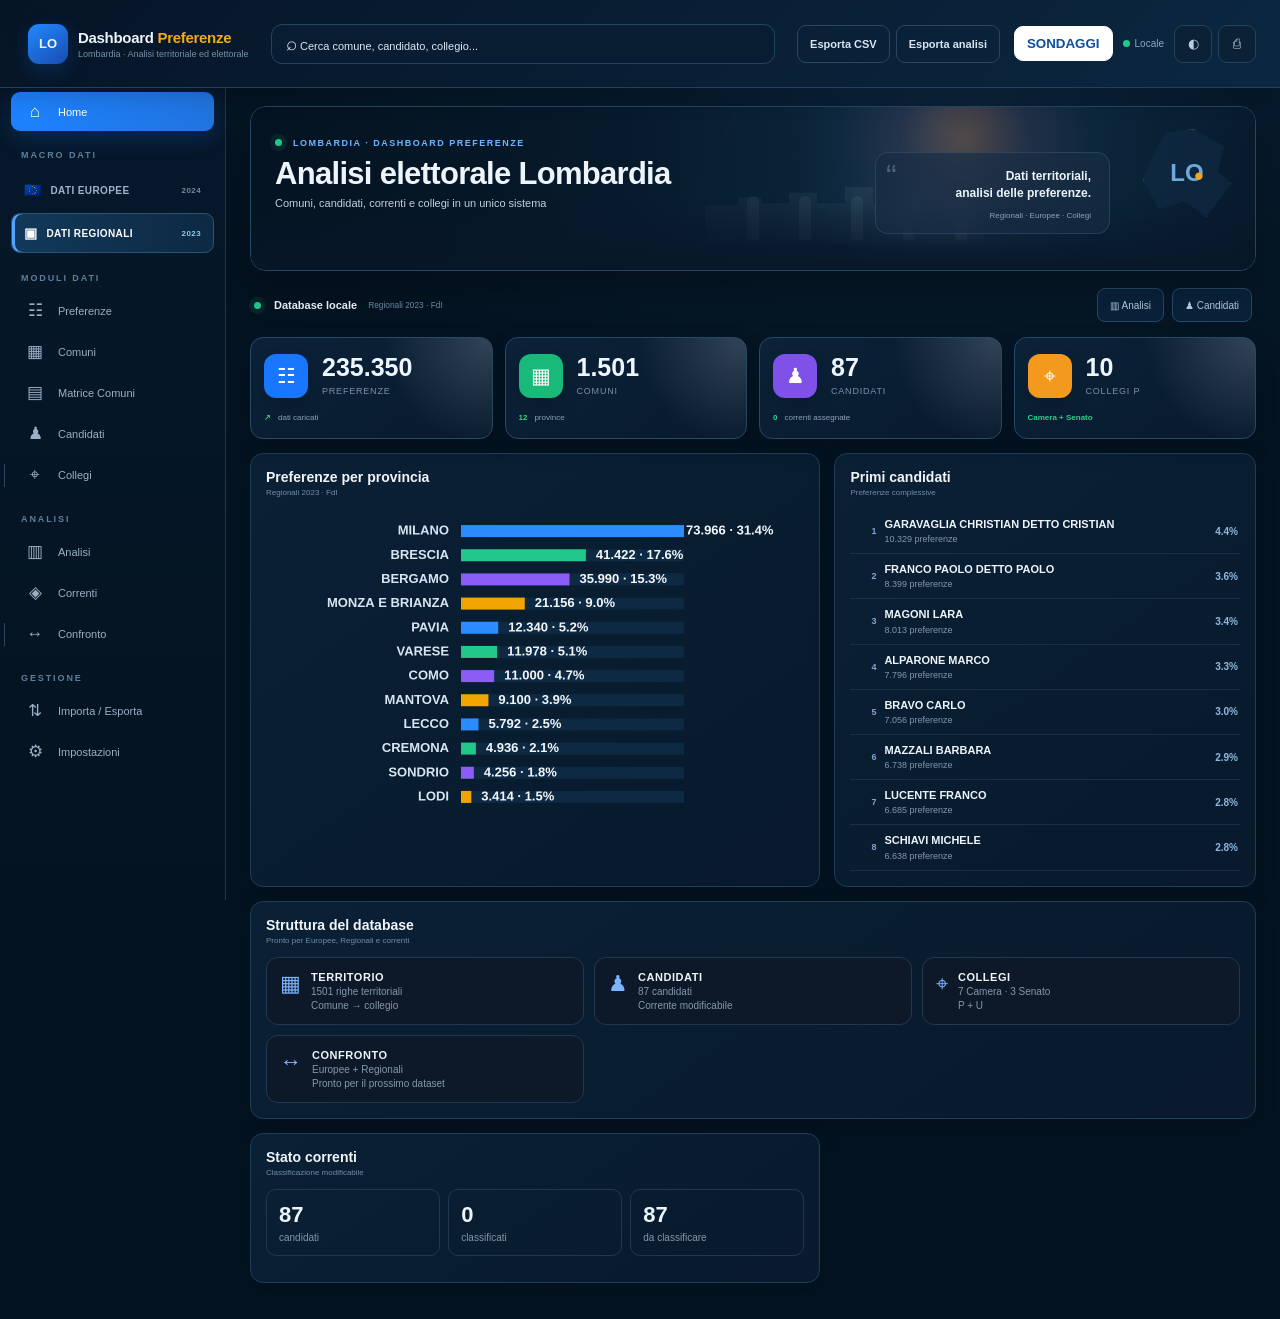
==== commit f199bdfe: "Load Trend from actual dashboard entrypoint" ====
--- a/index.html
+++ b/index.html
@@ -1,4 +1,4 @@
-<!doctype html><html><head><meta charset="utf-8"><meta name="viewport" content="width=device-width,initial-scale=1"><title>Dashboard Lombardia</title></head><body><script>const b64="H4sIAAAAAAACA9S9y44cSZcmtq+n8CFRqMqeyCy/X8gqQkkyyU4oycxmZlHdf6MXHu4Wka7ycI92jwgWmSDQEKAZLQbSLHq61YKAWUgjNLTUZjBa6n+T/wn0CLJj5hczc3eLyCSrTuvvrqqMCL98dszs3M+xH//Vy8sXN391dWbcblb5sx/h30YeF8ufHmWbR/QzidNnP67IJjaS27iqyeanR9vN4jh81HxbxCvy06NdRj6sy2rzyEjKYkMKetWHLN3c/pSSXZaQY/ZhlhXZJovz4zqJc/KTRR+xyTY5efYyrm/nZVylxlVFFqQixSdiXJSrOf0qiw3btP0ff+CXfvNjvfkI/31SleXm7vh4vnzy2PJt2zl9enxcL+iHM/uVG8AHm344tUPXpB/m6ZPH9pnr+vBh8+uTxy/DM/+VQz+stk8eB6fRy+ev6Ic4efL4lXnqmXDZsnjy2Hn1PPLgQ0Uf8Cr0LDeiH5KP8FP00nwV0k/rav3k8akTWK/gtWVFEdG7bOcFvDenj3dfhq9e+vRTvrx98jh8dfryRfj5mz+7W8XVMiuemE/XcZpmxZL+NS9/Pa6zT/BhXlYpqY7pN5+/mZfpx7t5nPyyrMptkT7ZxdX3MPajp0mZl1XzefPr0dMFpf/xIl5l+ccn353Tuai+m9VxUR/XpMoW/Gf6AvLEcta/Pl1lxfEtyZa3myeWae5uP38DE06q4bv49/SVszwrSFwdL6s4zehMf285XkqWs2YWZs0EHB097Qaw2ZSrJ9b6V6Mu8yw1GvDpUTduy6U/2vaajvTkdlOu79KsXufxxyeLnPz6NM6zZXGcbciqfpIQGNLT/3Zbb7LFx+NmtT2p1zFdZXOy+UBI8RTuOv5Qxesn8K+nS/qHZfKHz+N0SYaji5OWko9NOvc9lSJKJPbpA6dSQH/NyYZiOIZ3AngKuxsI/dsI6edm6ECibf3Epi9/uiG/bo43FZ2KRVmtnmzXa1IlcU2e8lXQkolS4mk7+qwAWtM1VCa/0Jmx7qTJvaKXLOKsMl7yy+k8K1Oc5PFq/T0Qd2afeLsPMyDxkTSeyDThyQZZ3YkrCejBnwO77UlBEcc50C+WpwZI6wOJZIoPZ4zeO98Udy2dAkontgBlQgUttQ9awJYyNz6dm2Rb1XQU6zJj64Q/nuIvyFNGe8qAyuJJnOfGieXVTz/cUpBsJmGQgB2ArvctkM/0mie35Y5ulBJWwebjk5PQg1uXtngve+U6pgxtM9ioDbSRbfEZHtM8vqGPOjfKZ/[base64]/LeHB3v4TzZNCzY2bAaFnn54fjXJzBB/E3dzMM8M7Lp9iVIU3Xkmn0qQ7Q7iOKaFsbG7pHm6+Ub45peKrGN0Y1OR9Isd2VzfoafTuJkk+3IgC9K+I4HO3EVZz2fAxIaNt8M67ggeTdFAPsz/659UftTw+9P6s191yGbMXUdyvIFZoc926gpS8/[base64]/EDJmxKg+2NbyUrY1mMVEajbPqbzbp3WAhT2FgnMUNZ547863ZiXv0lD5yk1F7tCHWKkvTHF5XPcnjenOc3GY5pXR6Jz+xwVRxTOx3lceFM8eb0VedeMBPSHo3KvLateIoRgRoIvSmoTam8kaLMsd2ncI4U2pLkyELdQFEko0umKlFKgi7BqUroKSIjeArbDJh/SvsI6m/Mlz/67O4nt2LxtoeA1KcaH9gBDmM89Plr512b2gE0HviwT30jtCc2Y50z2PHTM1FyO4oyOAey6Z3Nf+A8G1uipLYiRcM22pwj+/QF3mzcATbsmDYipH3eDPLoTe67vAuylpAaTpepNnwRm9GBxSydd2i87zQTBKqUh3nZDlGBnqHD+PpqWCTJApM/pZMRzl7QLj1cVFmewjX3zU3596csBcl6a/DefVnoT+zrUiaI9+MTAI64nFSj9xDX+GE8P/iPQvPp//HXrROdff02BZJaIUWvGbljSw5z6PAXHnJUQsw9U1OuCQZeY/D6cZXXXdXmhKTMNolycibHHcWhpR0Erh5ZDsJf1G2O2xDPF6YsQc2Oh1RNiSc5USzyJ7Zri/dFAfhfBGD0vKAKaofMkX1A4ZUP2hIq+X9zfA8b+1wyzMlQzxg/CnZ3Is5DxU2UYePQG4z3UKWkYLLplNODCry6pmoT7Jvnq7L5sqK0GFRe6ozXZ/cUqFOCgb6yZM5oU8Bq457Dr/7rr+TmtCUFhvyFOwX8PMtNvQ/XECBgO49pd+yh53QldI9UKDGYyv2/HT+mV1Sj1+SJrZv+81jst3oNe2s00votI9eEs69ZNE8hnLKCTSO50fsMZQ1jl/ix44bs0u2RTJ2iehNoWTkekmvMbK/YDn91ffHzMk4pfCfJMWd3odHUdT2nSxBJ4y5xs5UZ5qrs92XJM+zdZ1NePuSzB6abB74xvt3gEiGCw16rwg/HEKDJ+5VCkKNUgA7xxtTCkRA3FEFgm4AndvCB9iWebbXzd6SQm9afz7J08aMCftdMnSDe2zbUNayqbKD3MgKbO5RWMwlv6Oo7ovudgWy6o/Ssan9btQRD9Y+PZIhl11K4En+V9kK4mZxsWEX/HUab+LjxU+PNtvNJnv0N+0Ng424Gd9izCASn0M51OhTGhYlP6PlW/IT6okncA6mPKFja+ITst34Ezh/U57QMD3pCZSzTY0CWNtgFOzL3ls9RWS6fyYey9ih+ljOI6UnUGapmSRYJiOT1HCJg4QyFbsG/aff2cqeYIzgv1qRNIu/p8K6cRD54CA6uoN3TD72M2BIvtDrEglC3PK4YpAYt87d13MvjPrtkg93Q3nfiuew9Z2VHw7icKEwCA/8eIe6D5yj5jWCr2DUUXBSzz+0brwGZbAnnCHwfVWPoU+7E1SRUfNxDRGPL1H6QlnpiyaW3sk6ieXQ0wNWkTgBltM/1rh19+gB91lYMnyfv2YX5w8K9owGS3tpDo+ut/O7w3zSvbuc5Mdfpqv7A119fNrKnRSJ6HXgRfYrSZ9mRU1A9x3axPB/J0F49PTTcVakdEXblIMfEKHvwsDl7qRck0LamWCjlCmdii9bR5YUinc75xIlzvcesMRZ5O0+ANl/bQNzYbi77WNcH9sYF0Nj3Nr3DsCEA4Lz9byC1TAd/rOGC9TiK3SVUMZRxpsnFeAdBL7EwNn045lGpCgsUniyj/qxV065Wk8W9xZaI4zDHpVZbshl1mKPzFosjDyek3wPZ7hPMHU0hiVNH31pVqy3mxn8xf3SkuP+iyxhT4lmffXQhWBGK3azVwuD46EaYYh7Yjcni4lsEHXvM7WeFKnI7xptPoO5vu+aCibW1EmWUFtP55cYixa1zof2foTlxd/LJmEqi2M6Qj62wL5k+TgjaTUTTnrJk23KA5EXz1S0/GQ10NL0uV0jouaButsgqsaw7Fflbh+q3J54e6JnfbSeJ1aYhrBOWxieJrwlOWnm5a9fKk8tUZ7akjx1HCZPTZCnQrCxE/[base64]/cAzq09y+O7uG8PgKdavvFfBqzbF+hX7X5NiffbylckSnyHF+qX5Mjo7fcpugyxr69T2WP41ZFl7p/5ZZDZZ1tGp32dZW6fBKyfgt0Gi9QvTieznbaK1+Zy+2mwTrf2X7vPTszbR+kXkn5rNC1mutXXqvTp92eZa+89Dk97Kfu4ymJ9MZjCzzOXZY9tznnve0TefgTg//fSTcXH++s9vjDeXL8+My/dn796dvzy7Zj9QcnFKGZMZ2r3zSZXKkluKP2Vv9vXwcU0m++TDjD9rWGtW3FJRP/j5ZJNRtVb66tZqPZR8pkeefXIbtzfx1EPJfcboOHYX5A42j34evjTPQmE444qPdG/jaRPfPMyQaPL8h4RSPYH8IVxZKcrN93+9+bgmPyW3JPmFiqS/ORK+hJVS/s1R+2KuHrefgPFQrDHsFsm9Kb5vevLHXIR0M09CfUIlTkJuy5zepEKQflRF6tiEKIlXXx8zT2H7bV+xyX7jF8jh6t/gBdPej8Hjxhj/6AZVMi8fn52+ssW9rLi36X50X4X34lYspX9URo0nu6uUkB6kpN1TRu6cBgfvYv4EOfv+y+DI4vfx88h6Yb04GM5mrq6YvS/dfDA21MDb3HLr4/syTY+UzLLfYu8obwV9UH1tR8j7rQ549O2Dn3MfFnPbChUu/YWHDP2y7T2buwOG0KVJH8BKuWmx/0LuXjjggTxhXK9T9Ff/slPTmEef+cs6g2tnyhf5iLOPX1GuwSCY9Z8AzHqwuqduf1x/LJLjtBxJF6HWjQiRewSNdQWMi4pSrozMipiCBRVjxnQOujVn3TObv/J5PjspdzN6E9PnZ39dFkmeJb/8jeTkFl9mGEo+PrPg5CtUlU4Yp1Ilxv0HhsEzeifTeHsvCrs4ncH2UJn64yRJBlmLamWNAbvrTvBjy+PrQ0a7rM4oJnlgbSVZXzMwqEFjr2gLEMb9QsPaAma9cJPiJ/if8d42zt/enL17dfrixfmp8ae/+3vj+vLi0rh6d3Z99vbm9A/nl2/PZsbF5evzF6f00ven785Pb06bu6lyPV332FUqdqY1tfiTXz42uTutyWrZTU3lbZxScpiG3RhehhjPsFh6LKs87B3SVmiaHWnonU1ooCkhlJM5Bq4eX0k9jYA0lO7KhccnTZlEfDflNGW/clErVGs6Tf1C3MtOdZRhO0gxpcw/4mVZw+hpR7GnehLI5LSYm0qkpRm2BVcCXD8QnCXMU8OGl2YV1aMBBnfzTvttmI0xNtUBPLnDbgm1tAYPiK1/nSVxnnz/PRS4fjCODT6oox9sVqKqLg1TXRrm0dM6qegWnlOTkZNlQ3WrthBqQEe5omykMEXwsvRu+Fm/yJvPI456MHd6SW0dzZRvvME3FP3gK/eodcqxBDe/LR+THt2mgA1fMfULfdXkT+7RYXl3DNAxzChMLc8gajlLyz0n4uZSOddoFmvzz4npeCMRGIN5j3kNT1/7patc8ry22mvPhuk8qGZT5Wy4YkVYXGSrmNGBfT4v6HS7tUHimhyXWxCMv5CPiypekdporrhbVOWqLz31vaejmXiQiPd5U/ZuOuEy5s0Wisz4+gyGvOz4ZKxirF/OUhzxxPV4EdSXea4iOSI2HuzZzIfGZWc28focaXs7Y5yfcSsqhvVSxGV5LTOelTA7AdO/8QnOBGfdJANu38WYL7PLZKJ5vDqaR0yOG5HNN5HyVV9R1X0nhuraL+/aII2tkDr5WHTlIsflYgFR/vFwbMSYZK+HDTkd10Km+LLJfqZyTQgdjYq4ehNXTCsZFk6y2XJsrlVMJTmx14DkFiND8pNlfSdstBsqBbXJFQ7Lo+CXUmkmeddNuXeC3yplbemw8qZcry6cBK1Ox6jZCbCw/1quuI3UAi6mdoHe9af/8O/5/1Pd68Qyrs+vb87enBo/GG9+vrg5P756d/n+/C3TxboLwYdZf6yPD43ETpRr20rG0GS2GnvZV8gakiIAwqPLX+6U6pOBFciu+xBXxZ2UdDhiLcbbNNscV+WH2Um8pGv2+NCkMikXpXf3f3mi1EhATcqa7UDDfmpRs701qCO1WWVyeznZxN3l9O/DM7B5DJvfuaYaKx1xawMxge70tk2b0c4vjtfrisrrdOLqvnpouPm5DnfXL9zpnBFgQmoVO99pavnmSH64xpp5d3Z6cdabKm1DGmqvsoiJObcofZ82X/AZhsiC7QZTtotgwDEWKnwW7BnFZQ4GL+SA0YVHjdhtxfp9KJotSCJH1WxtW/YQqOaPByQWXiYpNcL3chMX+Z7h5pBfyW0plR2aIVlN+3BGXu1xnjh0HrX6RCT92tJfFgy2JT1hoAaZtoRK2ACe/PCTWyX1z9LvH3dEIpgWWXG7sAlpi/SQ9rvww5QJKYNrjMkBZ5GuGpPryvIMHQmVYINJVHr4emJMUx76oPLJmlnhzLFnJ5F/gKu834pHk2uF2gCsowX7l3SVsqFsTzUVQ/GpopAQvj58OuksULzc27ZP4vQ6QzCo7Ra3TzhsX3Ri0XXdFbQREiy6fPqq7X0wRcR2FfMLQVFjC0e19Vhywf9vhsANe832kIvpZa4h73pxx/RWP1jz6mbTFlRZ0wVV6nM6w1VcrWxJU6zdXTPTaFe4LBKk56m27T03ME/zcxXG0ji1B3m70kXUKB2yX84RqSo+47YY/etZChWUA61QJsp8Dx+zXG+UkXnm1O4fpZ1lj3izhwbVlDUl3HsI8zWl6+e657Hr5Sn6POlwZDaTdOG0aaXyMNWbpw6pZQvDjhd88+1rHSHuWrEEjHGMz0pew2R2wtAhJIkOKd9gNPdVCUJ16uGr87dnoCN2GmGbPfLeMd6fX/98emH8/JdUa3x5dn3++m2bPtKuh1boMcniypbCZL6Kac0dyzC/pX+G9twNDc+Dv1PH9zwDCHw0XLj2wMPpHz2ddgfbZqca9vauG0500xv4m90D2vu4Qp2zO/fsVNLrRgr8/DGPuzuwjYLG5z5oiBeyhngONMQLgLUOeI3TOuX7eudJtWkgDbiDXWs7+129hm0e2uRsnyfLslu/u6SQ8/BOP3WBL7ugVb+zWGfNnM70iWM5NjZdY/bTaXkl9FHj2jWvDvtFTayW1eiB5snzJZtKbMatfbN3C7eJyTaru2iXrGMeEmoQeVq9qcgmuWVTINntXbscKTPBojvMmtIwHtONaHqpOGMhY1K2O4w6qaUnYru1rmp9TKX67u3p+/PXPID2nZKG2uylIIzsuXk/Tco6EVd0W19rNB7Xg9XRFoEVRrF/[base64]/4gcBclkvgEb8WW3o0UEkHhNYjzpkwhudMUKrKg2wEYGKVYXW/rX+7Lbw8Y1IDy3tG0lcKlMI/jHBoo0cSCuADnPtaeCzfLsUkqYIuG/a3I66r8oPMXdCJ62IzvEJVJkq5yc86BuONf97KEvWZYdsD87MDeOlfziFXOGaFpHHNe2HNCTTn/vomw+USoJgWrspEicZ8H3NYUWKpU2dUF4j4roeKQ2VydjeOCb/[base64]/h1NBSsctRVsc8RWCO5nK/DErP0i8pvDxRcTMsx4aHKuqBBT9FSnySa6O6hNQZ8Xo3ONjvsc7pUSo4xoT7bNoJdzd/2obgM/ju7kAzNjZAEyzN4JWw/5Adk7qm7gdA4HRi1jcHDEoQk89ghMTkIQFU7zlI4MrdeALahQ4Sy2kIoj+zOUzg1DWnQuDLvNj25yBVhVIn39k8dmQLUbwnMFbEgdsG0n4qfHELqHo8BfLKBUsiKkAN9bEoYx1ENuq3VO2iaAvMqxpGxmSaDNZOzbcL5NRSgbIAuX/o9+yopf6Cey8NgDV9sN/BqS2J2nUDMJOWOPbdOZeyF/HJgXFFBiWw7UeMJHABhbiWM+/WZ4MA0MxbM9KdxN3yl3IGCnesyuybIkxs/ns9Mqi3OpVRpfEifxet1UPt517VqGMVn1tJynYg6TGHkdXSuOyWy5RcU5+4ReYdtKLS3jKeOB6UkV1qeU8Wcwu4FrjQSgR1QMy7W8xVQYymtZmy6rY07XQ8obEB6ct/S5uYtugF8aZuXafWc/1x63/6XcMVaHKD9eRyO3iWgkYbJY0P9StT4JBkfVqG0qBuRghgUUZ7jtGNixUaIWfYAPkgcAxAfwxo9dB9e5Zyft75Ntnh6HaRwk1jBTqinm5VQ5PJlMUK4/n0DiVFZQCjfNaMSpEU7wcNW0+3ufpcRWvzem0IDiEPmBpF5TRgGca2RxCCRijSSG2q46JonmnJafT5Z5OYcTxOjqSW6lUffkcUzZRegGZmNxPbEOHAbnb/I8jgxqyo9sDs5EYbtKAt/on3zpKQv0c7tGYqY+1ActkmB4H5edbcmIP+YVG0lrMJWkBkiXLBLQSjZEv9QP7SfaZQ4w10T/dCNr2E3Qc5tgrI/oUzkWxeShfHzKSUbXc0OH5qGO1z/V8UbdpIetDi6em6EnQRqQcNhYAoRXnaVkHldqOKvPMBAjW2E4EtiyO1/eQMxJkEKqQKSTISmLOJHnypl6ks+syYoEvMe35QoyzeFPJWzSbjfzAK7Ssa2GpOZkwlU4JUiH3Vcfx/48Tk2VmWi2oTOWscKKltQZ6wfPGE9PAc6H2vqO0UYjcjWd8KiDQy+PLT8IQfLZVhgsFmLDlInck+YOx/ncIR2z/0w7poqf0H6lu3q08altL9yka6mfxIH8fjF800BtHjjWNGvUp6DK3tZJkYZBbCuR1+aMieYVfG/cjfpuqObg+J4pdRgTnEHHTT0Ra1+zPv5lndVTm9JtNiXfem1mSrdBxTD64cnyPrNAFBlD9WxPo/txLXxi8qmK43zuxsIrFCYD0vxJsoEVfklBnphQYE417hDRSZkA9vQqWNgLtqSEW/fUTgix1YBE4dw+6Mw05ssahhxtNcFNtMDHUlRDV3QvjLOx1iQSaNYGLXe3xrERsqBlE7MU0u1YQYVSfjqMKn5WWw1Q6WQ6ri4XtlkQkwxZSaEbj5od8ILPfc3U3bCx2D0Rakb4+YB8ZmDGzJb8wl5zTB0eBjv5TJCPZA71IXu4YH9qzmN3EVF7Z7AbhnlM/QC6rqR8CQSD4K7VrxlmFHV7y6F7KxGftO5PoG31ODuaz72B4spuAQ1te5gqOkiZ4VM2OdHayp7uiEHhADTfU2A9E4W0KZ7VcKj6OMiYBXuy+dEKpZcZ8zvF7S7HpaVreSB/PEMniOw4fTqZENWYi/AwJrEOlzculzdTdVh+B5Lliw0iYuKxwMz4UzWskYl0wYusa8hr9acltB4o9Uis4YoZnOwgp1H3o7jniRSPHeI7odffTyUNWAxf0d0hV5bIUSju0RN0PN7jl9FWCro0wdsG5AnzALZQ5SfOoyASruS+wbFLQ9OzSChcyl2GY5cunCi2iECkelOVxVLlP/Lils89Fe5VMloiJaiRDtL6w6kOi7A5pDUM5xcrWyynWjY1lza3cj56OHWcBeXFsdXyYunYY/6WgxvVnrjeojJOQq9t28+mENoZDqoe78sXB2kj4kb1TOk9J3QlE+4g59AaGw9+a7xiX+YZGslcEh5uSF4xV/mRW1ji1Vv6lGJ8dQQ+XR/zqdbXUE2YAh2ooa2ySKA+Y8j8CrF2UzeDdusSZlu/E2hjQU65L8sJGPvi+SfiDg0c2yVjR5UM+vvTpxiZsp6nG/43RZztCCnhBW7Nu4arMLloOpQeodeQwwkbcoynRsi9azUvNZoRDqXw55O/3WbJL/etRXZ6cQdGnvCQdmGN7DCHCiwiy5zU9h3SOXa81Cfhnp6a/AjEkaNghIEP0Iz1G33spAFYL4rxTq3xz9xQzzYfD52woIsMiF3YRyZs0vi0QrpYY6mj7HBCRVjDtslsY7ZXQP+nJn7aC9Zov2o2h3CA8JxNtupOz6GTE8aO8CPYc8bAGT+qeRGPaiCheq/Y6gvSp504HYlcWozTtpU8YpBqfDbsoGEnQ+8s+TUheeuklLPMeq3vkJQvQUTpCqHHncpNxupkjbXoyWyCt2HnlGF+n1nv8WJNMxvX0tGTJ/ECQn29h2rkV2XgYz7ICS9E5+eTfNXt/cJCMHuv18i3kz4/pTFKaywNs+f8UUd6k4Pijv7Wq3eSqd06p7rHPj0o9XI8pMQJuneB0kdIxrQQMZzoxySY0xNdN/au36af/9i68/wmB7UlRttlg2kRks9LaDJU/GvvSM3UbB9wgK30WQzac1XRVybngCFJ8mvfwLvcSd+4urw4v/5z1iANFLh5Caff7LJ6G+dGRRZUo15RyhtKq4FtxjsN+JZjW0/ZZ+ZFYs0HEpZQ0H4FQXtiuyyrgH7HA/1WQk0gh38DOgPli+nCXcz5N01yAJSRxAn/iucj2A74ffk3akoCvE/OSmDfdVkJdmxZ8TBtAPh/nPdO8SSrqAJvxBsjgMx+i+V9UontxYY5A4daYIeG4347awZv+OG3U10lm8HJYfGHpRZoKtG9mRXNHGe8EH1Mwkbgr97bywEsV20RuprianvT8X+JL7mTcX7hfYIJPO0utA/OhGii/DxwADEPb54Ek+ML2mrFx5YbeBDqmGgKEUnn6E0F/gN5N09G9+04tkee1x/g8zjwIjOO5bJmJR6vGHmW4+v9na7rKIkeSmhyxPvcFkqIWOX4uIQigszXL0GheG27E/9IuBD9zWKXwnCqhUKb28f7B4ILhP7P9CaHMq4yR0E0lzufKyrOoNvCeIRchOzr+ogMa/3H+pKMBp/9sY11j7d96Ypqj6KOkpSYA17Y6ndtnEu4sY1EH57wxDNEeVZb0iQ+uWMdNwZx6tBx3cVUbxlmb1mhkpowEXwcjtxbBCRKpju8WCfj26wrAjWCkVcrmuohDDMai0mzE3SGoKP53EzcezaY4CWFPi91G0WsCXHb9lRDi6nh870504WhqWUduc5weFTf8BaJOgrZf/uXvI/hg4LqUcDTyWzfSyO9ILV7QWOTAVKWrzQY/[base64]/XoIbart3kdtD/WeGAHmKoc+g7HY6P26rxoAtPH/oT4weOVsl376vkU5K5TsxINrdTDclM1/KIljW7wzK+sdFoQ4DOevpwgcdO7PthMoWBFzLo2+cN4oh6G0kdItMxmom37dHnDkJvjjk+qQM3pi3ZKlLMbM8G0bkxqKUJYS4qLyulvZkl98MbD31NLhvIIA5mYK7E9nx6yug+nHv+wet1/5qSFFRR9xOHIgTPlPBXMHXhIBA2coaItfAX84nbp0JlrVabxsFCspv6WNdUeKuN57iKaSREr6ZtD8u2iRtJLxTDE1IzAnN6+gLHcSWePYzZSAlroY45aXKvUttz0oP6sE3GaaZzCqZIZDqmS5QmUS+otZnV4EU1YDLrH9hhEbURJ1VZU1WdvukjnMG2zdkpbGK/6c2c/vNh1jXOnfHzgo6VEx5/6y1l7xFeprYjGj8Yftaf7N2bAK68+Dcf7pSQqPDrRvFqJFQwj5i5IYnnot30eVPx2VRP1OExP0nVrpLbWd9ZYsYP/u0O+VLSrqlsmxZtEzY48RfmIjzMPtyb3KZb0dBUfF9jQb44b+NqY8D4ar74PrSMgEWvRM6oa1xHp5jeStd3sYvrqaNVhPruofEgf9sorYZQtdmcla5ttddG6EYiV7Zp6iIu6s9DxVy9/2tGXhTn1eSJIPeO1elDTNOGkC66cmAQ7Inl+10xqDmh5N/t7R94QHxTuFwTVBo6/gNFCqruMPX3joDDH58K/eCnbVqxYjSYvHCn8V1PpEcH945XHWK4SSUUn5s+8yxuFRinb56f35xf/nzddji8/itoOM8CWRVZEGqDQlocNUfp3KZCbEuJZO0CHslym0gW/dxGsiIrsRfCVzbj2QE7VZR+10Sy5k7izfk3PJLFdSr+TVvmakbR3OFfdZGscNE8vI9kRWFz3yCSRb/rIll+7FnNdazEdmG6sWfvD22xAnKD9VJl8S3vW+OYtTLxqRXCmzmaAYgVw4WvOUl4h5M9ESxlLU5kI3Ta3xe0XXa7rsvuYa6ieCSdexjs8te/Tgev2jSssaCVORq0MnUqo3XvoBVbK3SeAjedy5rNRMDJGws4yeWikeqAkaRJP2Q1vDRxrNlEeeSBVQ3CwQDhw2gHCpEcZJpyV+srFSfrEhVfkxhmGb+3Cb6o5QB6Ht+FPPx7hzx8K7TjdtceFPKInNBzJ0Me1sEhByc6NOTwMFd6Gtq8Po2u/8UhrnRWnmYf7jRP7US0KzunuX+o09wZdZrz2JCU2BGoLaJbiT51WuCIf9afjhUx34IS2Zsq/gkUnjfipXUVL+1jSkCe4DR9VRtVas+sI1V53AnfTrU3WavNQfa/mnM/mjsZ+K7KFvw9rbzMxhyNoZkEF3SxRRyHCsNvmZUKbb1GWnlZbX0Vr+wfPcZcGaLaM+nRo5HTxtjqkevXNH0xRZkH4OUvg/DIcEL1W8c+gswU5VuffsuH2XUeGw6Ap8Z9Kf6GLwkRAd43rcmgmUBBbcG76dcNlsehaTwOTLMdekGQQBaPBS2ELcotvpXwueG3R7NhDw2zdWVErsXuTb05XDvjsZngqAVfVvMR8MM8U0nzgPqQrutn4H0+oU85bhv12L5QUMQ/NGyc/Q0s5dgylZKncVLMHqduELtezPKYgtQ1Pfo/w/FkGlBqHXEM8y59QCxq8noMx57QD3k/DJLn2bomoM74i9j3fYpj8OaGkqBAwkTcPWzpWZ669EChbY7tgHM7rBm4paC5Jv3lRF0G3ok7shCiwXp2o9GH+vSh0eChETxUmOl2qPMtNXLh3KLhUCth2tuQl9cdR8h7TbTzwmvqu+6xdt/V7rP8noP4E08fFZab1Pm6eacX7uG6jWYSkXmYxJ43e+xGfhLSVXf0NKFrgRpVdBjrMv+4LIvvTcOhJLPsb7v/WnSL2Wb/X5v+1xH+C6l5rvBf+N4T/mvO/O7f8F1g9/+16HoIhf8Cg2CtfLs/4F8zk/MphYSNY1z+LlO/mKtfkJX6DQ+XjLEMRul+ri2xKEzpW/k4CdMgXXjesFU9a1UHJ0uO4OdOGI8XWcojuWum3x3+Nm9+8/zhb2TVerLC4Y98qPx3X5CbSbn+OEKBrqF6UxHvN9zO6R/9S5b8IrUvGa149aYrvgNzDpWAIzL9ZL3Na8KOeT7JqV7CighaDS0rWJkZT+p/[base64]/Jg5YbVCSMyAHb/9ZwKQMPgXVHwLIpHw69b5nGxTizbzc8HDg0/dYIQWDQ/0YWcGwv5OKDsnql7QUBDS5J9pbPdlU+cZQmClWE8ozR5mC2OyCkkWlke8vXfKFa3mX+vUE1qJIQ10bKN2WZC+FT79AWOeOn2wouj77+t3kFM0DvJM50cHvckaPkh8821LPrxq6Rcgz8RTiPPbUTazMBinvGlRuUjfd5l/OWbduJx4xQn2oyvpzXuq8UT0A0mlHsJqEZD4oCEzdkKd5klW1XB1eUqFkR9oiBLp2MKhRv81dJ6TnWhMdBl0GstD86JFYMva3CWdNQ6kifYswm4KB8ptGUlnaY9zLWO+2aiueDLE/[base64]/C01I75c3xtppNYwr0TMuizipFx3KNUW9d7/bW2Z2w4WZQKYFH5XA3VlUjhKfKivsJ7FtA+g6hiV6kLntdrKh/CsdPsqXi7Mnfp/OZLMfkMkmZ6xpOt7YYTLo/y53vJEMRXZY9CD3TUqHayJiXRs5MCenolOJUoVwkExTW7WLnejlbiKMPVAVmoquhAqjiUlOy2K7YWc/HNRLyRa8DlZgdk9omx25oqbvevssXyrUsqTfPk3UhBqkzJfKuYDB9Hnw1vIoN/xtUCtgBo1a3HkMfze+42H0YG9bHOjD2jTwkIxvlmHb4IGGS2yUh/jBm8YCAp0ie6BEsiyCEcoMS9LMXl57DQp2zuj0wSHWsCVkc2Mr3afaRdn9fKol50K3JJ7g/vkkJ0vY8XlWb0YanfRNbrsrgfAHsWGpB7amw4eqTwvv6Xq37uvwIN8lll6mIfEWpvy72s/h80lV5hQ5sNG7blt4OnNLOnzFNtUjQtqaFE0rxsgNfak1B1f0WS2tIo82pUEZmaRhmoq+uf4Vsgio3kIMl50k1gypzO+aJsX3PL5w36EzorrTtOBt3tmniVE+9T34IWe+9+3RkOtxdZ7/c4i7ucuWcL04cY8mqoCay2yvJ4Gkqxg9ykPeyVQ2eGcU++HR6DOdez6Tp/7MHvuOEySR8Myh3i6uTvhd0dKF/cy67FFbgK6KX6Z2M7O72QWHdi2CvgInLrTpsfVteiTLoXmJ4LsIVBXbtRduNNIseaDbtE/SNy/am2rQrh3XhqqEo+Gbe8Lomx2xSxfxLwS8QB2ziMwHRr2tpDnwZ3jY2iGGqEeFJot0UxnqscAbKCRz12eBY14tmxoBM0db0I1pPOu/ODgubHkSsONsFS/JgOTOMEgHYGzihYHDYmtS7Ngci83a935Gb8XbXOmts/y23IIT/G5KvtueqSo6zNPE0ik8dv4jq2w44l7RfXyqMRv8JHZTavvOHjuWl4Z2HI+FxSyHe0Adi+pF387cJi4G7lHv21ng848Rvcrxv52FAf3aafykdD5nTH2yvp35NneTgnrF/KY26FkufQL9nQW6fB9u+5YTabgC4yg1CfG8NnjN/OWcrX5vNke1trqLf8RJy1xhI1QVz1hWt7wZWwvHTdMRCC4JwtgcOZB5lNOBPF+EI+c0eL2G1YHsvQYemVt9UKhvV7G2moCZ9y2bZbq26Jd2k8rs8i8dUDHWDv/SifiXlPT8TVy3mPQFCz3Yw0GHZ+WAsQHV2A5OkjGzIqBmhTNiTEjJu518iGJnPhfxChz1vpEvVRUO/HlEyPBoL/FtoJTJgji7k9Ijpq91pGu1l7rSpaAENBatpNsdyq4PVM745Gr0MwjlMf3MpfoZJNUdSbiMercc6YnPTlVsrmuWmFaVF6/8gskdhDV5QrN4voJh8hbq8hvZNDRnn4FTSGoQynQepa5rXOnwO/emlEwuN44brRWDYO4g+uoKFqDfFmTFSQI+Q7Gz+4HMXfEJTXqCxsKXcrd0Vz1sRnb4tFAhpzUTzL2H9ZiW/TFR30KwebxsEznD3/[base64]/w8sJDSDhC+anUk5FuuUoOjusq0Za+nEoKoNiiX0FwyDeulobpiGf/8KPPf2RpQc++OeHGOHOhDR23/RnfnZNerPAZnrnNeDRVFazEno+orPwi0HhnVMFxfHd+NNL64nMLCnZvVeZ3B3iUu8PZ+mM2+IqSHzXgad1BeGNn7qgt/c2QrIRsOHseqomhw/eNdFRMrdD2pcMk5mMKYOyagyb64pmtUXtYLmUgm/iYdWQQjbte/OfxuiZP2j8GB6T0txub24kTepUmGrbTHcscLtiZzpNEVIg9oKlHaTp1Bhrrw6GOEZogiHr204mWYoTqq56gNgcLS37MRFMFy7V9UMzYVXzzSSfNsRrE1jbg5xY0li9rtqCZa34e2kETHciuGharldZ160Sm8ppSlF5W808rsqmyhP8N3vnhztaddyfZL6b2fC/HDXoUz+ZdZoZgry1iPzUFfzcEItsgX/[base64]/WAcbrukLn5V4nzKOME6luwfRw2A0s73nRXfK+ab9LzCpzWmy/ACGw91P4mMGE2FJEcsQ/EbN1VRIUR1u6qCTuZ26aoQgigaZ7iNJe8LTvzSGOOcHSXNf5tEIms9D3q5bCV6bIsFO5etZYPsQivfe9BgQoH/Y8ECjifF3B6d09w5Dop9P6HCovc9P8O1aO3qjZ5keyB2U03/tuS+9pY/lkHjhLOaDI1JzAHa8KlNiCAr0TPp+/MwkdoipfJmo17SJpx7lBMn0hXIbKapCuou46xRs+3FojmKUlVIZ7qQKs+jP+rIWTOqPeJAa2+7w8wMGzwju8YiBgSBo/SyUoelr9PkbOmyI9G+kNpTSoUy996TzcrAl8CQrqIGZtb7Y9pOqvapn87bva52wcHlKkrKK2bqkrycVEP/[base64]/KTZwP6p/akYXAcAeXs1Oapqy1hRvK/aWaGwaXmvbc1RzDIBqSdq+WOamfRpacLtyCY3KL9TM0mraGjOP3WWnMEzyL/N2Ho6n7BDtTtCzt3e3nE95SkQqXdEnUOOue2gYpR2KYyxhFkSrqgTyjx/lJi4JPqHLup+oG+aZjGz/8mXFx+leXP98YL89enb89vzl/f2m8uXz588WlcfXu7NXZu7O3fzh7YsDTi4IYOVkus3mWZzOjgHVL6C+rNRRCUF7Jm0vSTwtO5+lOi81VIzb88a9PlOZR3S8f1V9US3/iBZL8UboPcQR02iib5Yd1TzyESvWZ9DG9o7h4MjbnSys6yJxM3y5F4ZRnjRZgKK0YVW3qoDfZmjd19RqOM008+XGO5nFdDYdnHvo4V/M4t30cc/9PPW7AuO7VGJJ13mdCBMxkWIfT5RXqVHQ/[base64]/va4lRFwd4vrpJRFMLSsXSCV4k568YMclj78165vGdL6N8tC3E9kFGh7k0sMuUHrbQ/GKJ9D4i9NuBPMn1/z6rQ7eCDgfR6xCQQ78FA3HsAmdJAxGWt/DLNofdgTJXalCm1RkziHGg36n4eUwKmW3ROMyFF4YEc9kOVqMmizm/usR6+pmbUB84HWMdY2L1wKnKFx9IMS+2Gu2eynOiwlrMHq1bOgwnPVS02DvApBGP9T5Uvx9F+AcuFnsfGpsu8UHf+lAazV2BNG4Wff2P+ak/yV/uBOB7GXs1J9mreA4d2C0waDKIS9eMP4BB+9iPMNP3EvcNGQhXf+qdHfc4aVaF+pIyg/UHIJ3v0bPgDJAI+enZx+eMP9Cf2+8hFrMr70bOXXevwH8Fv+OyqGyrFCF/0D5Hvr7dz+o5yNaf3ZrHx//xn47SgDKnODMqHqmxTVllMaURSg4DDsqzop+ZZwr+lYUm+cXlgSqPmRwaj30+PBuHx8do8+jAeGWTaKnML3jTjP705N96dvT6/fHt6cQ7DsE3bgfmBy59xotBvLdtoMciE4emtLU6pUfQjoyyowEh++enRh6xIyw8n/PvX7KLvjx49+9O/+w8N3V9ATgo4lLYFmRmtCCxn4H3KyTIrT05Ouhfzd2pI2OQiPlLhUZZmzJe2AIz8CqvyxfV7gHNWsyVq0I/9Sw57wmnjtxcfE/MF0T+K5cE2D6o/FgmPaVGUGR1L1hD7okzYUmnGyv8jgxD6UwtANuVymZObW7IijLb/+O+nBjF+fzNH6yorNuwB/+M/DUj9Aycw/SuGZFRxpzbZtLBV5bf1WazcCy1Cjufffwc/fTfb3Gb10aOGBn/6d/9dM3Ljz+mvHQxprvsE3UfP3py+eHdpwGJukcoYevd/i6HbCMdkW5VrQoaU6FIhr8nmDVz6/XfNtd91SP/f//hv/0/6z//dwmX76eznd5dXZ2d0aYO//RndUS79nf0tDGUCoQitgpUPq+ggcN3VPbw//cP/JiHrd3qPzRnBNkVm8A6fa+jMAixNlrI6z70UUWf7f/7PLUiR/U4QSvcKxj8y9fH/8H+0j3/Bfn/Qo1cxJBEMoP/D/94++w2/4Eve0bK9wQj+6T92I2gveSB9GDMd7LZ/6AnELti/Ek5hEV0/YBU0THFAx//UQjhVuOb9xse6cQ2e/o//Qz9AfsUDH18sqFjclOrz/83f989vLtlPwtdn1zd0M57dn4aNKqWi+Lf/fYvinF9g/GA0suhBw4XXUAn1iTKVAUX/l38S39VeJbzmByYg6B+Qpy4TgR++JDLitvU8CI+aJ4X0El1MSpe1orar+Mi3ZTU3WLPtRyManHTFfPKKtlH15AVtA9yWKq20bsT5HDjqsx/Jiv4X/tVy2fa/k2pgkyk/MizeF/eRrEp0DW0ftQiMi8s3z0/fvTw/BY3u5en1nz+/pB+FsF7z9lv7Wau29mqq0am1VN7bz35cP+M8rdfL4M9mIxmkVdGMrDC28P9UvTDYmXQr+oD15BBZMUG3oP7uf+10HaqUbyQ1Opv9OK+eNZzDSAl9ndFLkxNGZU7Ud60IhHGfcWENf3Z8TaK9iqitImpBgQnRzuif/vF/YpPazFqzSpVhCeUCyuSp5QbKFLaNiB89k6gQz+OaGHmjEbajhC0DDzzLOYgL4CfC0EGmw6BfpefKgOW9L3StnOTSaZlsoWfbyd9uSfXxmlkfZfX9d3/dXP9nPzWX/s13R6Az/sN/ahT6jo0rOvvBEARhuB9Ed3ED45/+Y2tX9PJyv/HQHmxliGUoQ4W2O+m07UwIpz7ptJ39+Pur+QCkxcFaRj4S1CRu0goW3S/MRH/0zBQMNzbv4oaXVgLwozkVXP8Iy8oAAsHxkVnCKMU41oTAGAyeHXA1pYgdMHPsSs2oO+1tZNT85pFxv7h88/Pb89ExWzYbcm/N3mu0/Oyur7lWRwfdKXxjg27vHxv36duX51w9Hw69Ixrn3Ox2SomOk1MEZFlQi/SeNOFnl03qmoesAXaphh6dhjq6CNjdo6vg4oIaPMbV6EJ4Ea9IFRv/2rgmdNAl46/KwIc8Qq4IHNFXuuRSo2/JKMuCvsngo2Y4c8HtZKxJ1S5OEMBfzvR7Wdc4jdr4Obj6KAR+rGYTxyx37MxOkEP8+xGJNzXiQ4aZrbJeixAEt0AAyCrKIatoRyZHwpTGct1yd1I/ugdO4wPVTPeDvd5UdB1s6RKhGgewSCaNJcyg6LMJa1SNmdFPCOk21uQompf3ibVcG4Zp/gv47tFXJf71hq5yAVQ3jhdwTwZR608sk2tVpuzTPMv1M9A8i1yzsosxtKKOO7QBeuW/l38jehP4nB4N/bjkI5lX5YdHXQT+rPlixKk5pviKvgau5tK9VVDdNSXCGqUEK4wsN1gsjgyVT+MF5WFJbNTbvHdbsjWxIym9xtjQRUR148YvQJdFZuxK+k252ZBiu8lOeh15uDT6FPZ+mK/Yd/WYVdIv8S7BoHMVi41OXLbxhRv7nAJDyTGg13Fvf/eKLtm9vxIu4o78TQV/Pnv84w/03/BXu0XL/ptm1XBW1Xx5w8m7FuYEfvkBnvdD+2wWD2rJcNO8+Af2NfwXvng24mPXLbxWg7jvont2c/bu3fnN5bvzy35Fta4fvpoul0XWeLSNP/5zYyXB4qD7KTaWpGSpIrHB5dAPXArdazXwhx+yHu67CqZnfTDVbNCkm0jKFHcn3afz65vTG2EtMIl7pX7xc/cFJ4JwRfPFz8LzD1ohnDRfZ400rr8HLJLGS2Z0i+X0QmBAssfQ+OM/it49voZAWwKmHFOzOu7VghPjlFrYBbWxKfU28G3HYJ6CGR7nlGYiEyupNV/AH1y76GQtHWcuPbfhZtSO5/PKbojXVUY5Gb0y6UTFvRYqo+Cvv8lCFZ7/3/CFe08G0GvTD5ne1+9OX52/ODWuLi/[base64]/W1OIpi/tKDh5V3bMlBUtneqk8QCNtjS9uc8k6Zbx6QS8d0SYf9iLRuJNeVJNi6kWHLobG9fVoxI10qGQ4fX/69g+nN6dDf2zrVaXaazfrJXwaMJPmBmqAQN3aLh4oqTOmxFJmsaHmdB5X0DeWKp+cl8T9q6j46NaapJXQlRfDIztXASvcojenmfGKvhTy4I30T3/3T+dUiwMxciFcuyNsfVIpss7BwcRf2XFHDlY2ZAdr+RvdYm6mQVnL33Qz3fz+X6+zR/de3Hs9AJO3Ptz+nD+zmCVfVp/auRyx2gSLGaR0XRrfgjgHgZ1BxXNpAJ0qtvgHXm/RenseV/VXsjTnz2xA/i4ufoGGgWOGfqPoEwPc/9xsYjinUDaTp7f0f4tZ0g6TuVquOhfi2KQofhzd4OBBX20GXBbv6NkrfzFfTICpZf376L36aog8QCTw4Ychog/4vaZ+/wb1WVyNbDbxMs/KjoEOyN6r0+0g2Yj5zgSV+rsuSWjPbHD1ZVQn+2qOr/mzYHxcg8n7SuOiz73PuHDmOuQBxCauP8rUzkXfT93abPTvXUYK4N78Zu5/Y+4k0OBL5likCs/6UOZHbTIoqP5qOzPqeYWxq4fTLLAzkEN0bJQB16UgY8Rkx71r+F/UFrZMMUYMOVrGn/7N3yuKiLjkuxUgJXhmdGrWpEiZWZLGsrDW0qN93lebTYupDReEO63BN7Chg0lEfnQNihvVFSEDnRrN9Ee2Bvv5ZOA+fZrWGhr050UNQYR/QdNp823aKJ3gTJliylegLFHNteQOusakLEgGPpVlmXcK8b4J5HeCqPyt+bLlTI1uuGe/7uhgz/5L5s6Wq4is3vHQkeQlOMqy+ZYbPNL25Rx4hHUfyJFfk/ILJ18/Oo/PO3MQrrM//hdjUVaKPr3mTubsftp/MxB6+4vWBa6b0fGpezqafy43qHx03xTq03QXU606HUmlvl9mdpKTuHoFjzn99AlEXBuKYaTJhsnNB3h/2tD5vQ3+Fxen19fn4Cv8Q5/0xz0/sjn/LiPrLC+XpWL69eF5yX7G9/Q1jGIQ8cl0nrxv93jv+Zi/ls+ul7T3nrbLt6/eXb69EaI8rcogaQvt7P3FFpwjNQGH+YoylC07ZSDbxSvGhiW3TDPBXex4FUMrNapLlOAUZqoWE+NNFFquKzHaAwG/5gIQOm0x9tMOtaDbjO7JkqJock83jdXL0uRElH/8Z7B6qa7bmHaN5kttAqGoA5qsxF0OIfNP8cKPzmDu0wrLE7ng5NBZb4A+yFPLE3OFPHeY95GkWj7n54rznbvni7J10GetXih58cGdy79vmNveiRTzTh4mTlp2yvA2AiITfKPr7gowUbJ6m4s5A3zBtpYdxJkoO+aov7zM5gvdvM3kcAm/2MJSlMYFa5TwX9kKJSC5IG+ZB7iWy2xbLCFc3y558HhuKtLliTWzc28fsZhE/YC1eH1+fXP25lRehX26NV+Ar+l6Y0PjmaKK4PiaDELsaMtXVJ6Bw1hd24z2+xYF3SZk04o/WBjvsjVddPQFsSKbZVfwD01KeZ1U2Xrz7BvKZOqN8frs8qe/vmsCv4+ePDpNK7r5jOu4MN6A57soH81YghP97flr+jfwoA39YPmmadHP1BC/oh/7mj7HODau2p9+Hvz0M/upJoV8F9zj8B9+Vn742QwefZ6NY3xXJokOoY2EMJ8DJ6MIN9+dQlYWZeKVDqfzO+GMBjj1M+w+CJf95fRbbuNJWLYbYsGi+gifV+M53R1lTpmRjnz+GE6bvdMew2mzt3pfE+d1nO+oNKqIBmaABvOP/[base64]/LfBnr1G4bSwaU+SbTGgQ2lhAoWejlulzrVDXHRFpoLbrNRrPcHAsLXbVkMekbYCUafDYWvrrW6rmOgwVss4mLrRaai8R0qzjRaZEOkmlAcRWfMg0uLFFQEfqrzp/gBFgzyZHBBt3H3kIkeVVl1GyhFt9rCOPvM+RdLHW82q60aoiLpY5X2zqG+JgOm41DtBdxnmR6R5vrIELTkcxFw7Wtk/0OLRfJaU/x7cgejdwNsGgHyYAQfC6rQq+cY8VmXlDCFSwzc9/8Rlg0XGd73FueibX01lXGNGFqrlJhsYu1HmkPKe7LYFJxxm3+uNYpeJ6NRcoq3kFihA4bGmeuyvk8gxS5ZZ4Zp8WS5Bqdz/Owprkqde45z8fiMNVOa+94Adaaq+NPn3QUQ+PJdVYxHXkPT/[base64]/gD+PtttxpqBZaWFSjypxxvoIsKw06LAEB6PK5Lh89wprUCrphljsd1bCEFysTgm1a6CiHxuEA3XtWSLZ33XlY645hLPO1tkYj9DFJmGbGG/JpD8/[base64]/iqKTIMSyQX2aputQdYeZudYWNXKr+MCAmGZdocg2YmATQ8sxANGFT0dMqT4yGuIzUFzixtSraZlmWWZWJSDAF221OwECylY8vo2q7WeJgur2vZ1WWk1J8tC4sQATLfIkALUr0udLW1h1de+rmLKMyAHTIMNKaH+dVWudLCwGG2lC9FYVoQFa7tivWX3Ww0WVqEtC/iyZvdlkWoSDSwbid+eawWojZQedEG1Nd0GtZGU8guyWOhWmYsFq9BptbaHBWsXazclkqfmokzYyRO6BYaUx3pRarvaWDaSCLjYalMcLKzi2ovtJ20jA8sxcUT5mzjVCk3HwsK11q98BynEzFvtwYkvGmxIqv8bkpZa3d/GKluBwGOZpzqaIcmkNzxzi6o+h3jtLQfJQfSmZMUg30Gq9E7jwMKq/qV6LSRzV2Wj5zap3boJD9CQ7kMWYc1xpecrWHW/FFiRJYfEFFwLCyHzFGnq9S2s+l+ApqMYkonwlqzmlQ4XEj++zFdsobGifR0+DwsfNE3Ocn4+hQafj4gP0grS2DjNN7oNgcSALwuihRViwdJ1XrWwEgcv4VDE/[base64]/uMg1IJJ/[base64]/eX5+roHrYE2yNrvcxjrr+Bra+xSsT92FNs0W6zxcClCb/26bSKUM1xuizyqwscqGrzdVqevIbZtIR8JcbzNdNx0b6+Dgm5jaNLqm+TZWufANazUMhWxdH07NvFpIlQ03JF/qFCXbQoo73ADx9jZ/tS0koXADYV/jOVQRFDrqIckGDu8qzvN4lyValc5C8qpziFBE8HxbZxp8HuYMAz7wjlU6hEhi7KYidVLCMozzgmhNV9tCsncoxp3+PAIb65xhBk0XpbNtJNHx8zyjYs14kceFNlhnYx04/HOlz+GwsUqg37e5+pmuoZPtIUkNCm9eFmmmlRlYZdoATl/mYGOValNoy1LPRbDKtVmLpJ1uOn00YAVZajLObTtAQ7Ypq40OGZIX7D1JSa2rB7GxThx+T6p9va5sB4vpcmw6ZA4aso2uybWNVef7PotTfVaJ7SCdovY+WzbH0Bi8ulw3r1i8LVtqFTess33fg9qxr2rbxjrWt0OXr/74zxp4WMy3gXe51DZ+t1DRZXtK32zXxMNX6tLn7N+t5HiIbJVBOSOjXgKn1WpAIim/[base64]/yj17VWgWFtGq5a1mJ1g2FslqfnogRBeUEzdUiA4S6UiaQXWjjnouFrSK7oSljmgeEg8h1afSeElWOmxIYoFjOy8WYFtVumlFEg/PM1Jod0KIhavUSVMrQoJVVsv2kIM4KXVLzjaRNipArONNqdUtbQtpsyptwFVYWLKh3GwgnUAHzcGi2I4stcBcLJrtlCCuCgxLIFRwRkWiQ+ajIdOyNRtLClREu8JCNFigqWmARVjzqBdPDpJV8CLWsjAHiem/[base64]/JCVJBYgoKkZKlfcgEWMspENnIcV4WGFFx4Qaqd1q5xIyya6TaCh2U8kJ0OlYWE6hbaOGpwYRkOkKmlUdc8LDshW81JpfPTe1hSgJpWabwhxouYfqMDiGUolEkSK8nYKjQfaVbBNpgTrQD1sAyEMtfTDMs8oPJSG5L3sEyDcsXLdI9fZGo/awWib2JBLBJS62bVx/IllRVlIa+quNCpHL6NteYqONjceF3mS43Q8h00eJ+0LiQfyYX0Mq4WpfG8hFq/fSk+PpJ4eKnP1vKRYgovCb3qU+tEek2v0+2LAGd+z/T2so8kIs6q+bbWBYp8JAvhTJ+1GCCZCK8yOPNGg8vCyVh8lRNd+mmA5Ml6HcOPmu043l/[base64]/t/ESV6mWqIhhQrexMu41q39EItiakNPFViERbBcm/xtmSYWxfKy0AKzsIAVpJrHB8gAC6sqmUPMdMRDCh6/iavklmin1cWiWbUihTY5x8KqTKbYdHq3ZaLJgU/aaI9lYomBLN8DLMTxi74pi2x5GO9Asgne6LkuVjkyb3iutrRVwVl44LIEmowZz6ttrUsrtSykUAHHqM91srDKkt/wsxx1PO6BZclfTrdtpVtxWBIBoop5piUYklB4G+90qJAkwttMG6+wsMqQ32534H7f6KBFmNB0q99GEgaX2mC/ZSOJgcvFIo+XOnoh+YQuNdkuFlbZ8WXTKnFwKrOKD8kguKw+ZcW23GnEpY1UUQDQdiSh0lyDDSlKcFmvs02ck42OpdlIUuCyrrOVDheSFLiKUwJu2wOCBZaNlFQKGOFgCZYZCb0p5D7ECkoHqfLsKs6oZmRclNrCDMuxsCY622jVXMfGApbDYVx5CUsw/[base64]/DjFakJnRGNfvUwxIOFdF357Gw6oGvKBxWD8zKEK7j+VxThWB5ATZKOFOS6BYfll6yhUY4y0Py8iysYuG/2GZNEd0+49pDYsrvyIqk2hJEa7xa+PeApu/tYmEVC7+Div6FvlbY8pHc/u9K8CqCl12v2/kOFvEo2WDFaViz72Fh2+kXnI81p3/8Z+N9mSd7phTJ3Hm3TfcAQ3LkMOFaGi9uM1LrlhuSdLiGU0vfUEOn1mp3WNXCFN4f/69pWFjVwhA+fEXyLOHG9XNqaOusncDCg/maVDs6uYccDmAFNtYeKYyrWBtad0I8aH+Avhdv48GhyCr1kKTZdVxpu1VbWKXO15Rk7AwxKmm/O03jlV7Hwyp2vgZFQJcIgFXrfE0K3TEo1nip82+vFF+TSqc5BViiLKtW2ubVVoAUwb4uu1a4F7q6YivEkmeltkjcCrEE2HZPOjVWyfNNvIOchJwnTuyJIWJVP9+Q1R//[base64]/N4l0m24YtLEZozcUq3PQ3N1mvC1hQ0ewANjoZKSshHrOXVNsDoPgij8xUwysfzDIB5WMBqOPVUA8zHmtVNDCkd1Ig9LzYkF2uIFIy2h7byPkGr/OdwPNQn3c4IkPD1LYevqOTXzXKEhHDNciaN19A2QnSkqADHa+Z/g/[base64]/xjllYqcbj4KFpJHBu9yqutOTDW4MUHETa4Ji5T59IoUUZYXG9HTtTaBqZj7VHKMGq8mCvuYuFsuI1fPsQTpzA+LsgXBE9h/[base64]/1W8XJJNuS9sGiFpQa/ivFyvtcgiJGSkIMtKrI5WkE2coPM7IMuWoDleE1bIoMFnYeGj6N6UVaGVBxOH6Pz28F7H1Sedum1hZZe9pjbonn1qYWVtvabmcaozPi0LaTcwZGUeGyQ1fi6yTaaBaKERb0fSsjgAo+1GWBizuNDOL5Iq/noLeYxaZEiq+HlBjdBMo8NNHD7x29PsQh9InTh54ren2EWss10mjp34Pci1mmsDIBZWVtlFXBfaFWYj7coL8kkvRG0kIXrB3H3GCzD6dNrH75Z/ZKn41joXkWVjbc1sp0GFlXx0USYQX3sfV0Tr9pjo+/87TCddZ7qQ7kRH/d9hPsG7UBAD+k9SO0ZPPCQ37sU2q3VONgsrRepiy8qc38RAN01KqvXAjKQvX3bbpg5b6w2xHCwmvGW5Ky/iJMl0+akTbad++wl+Ey8roteRHCRFHBYdhCKpBCNFrVl7WIlJbyApI5Yb2gywIankb0gRL3W1C5aL5CB8Q7TJ7RZW6s+bMt9Ad0INyTwkR80bKsK2WuGKVWMHx1rCHr3YJlrB6rlolNuQFdHTzsOjXVktYi3dAiy6fdK7GrDSe95sdTnuE+2bf/u5fEv0sJCs5rfljqSVdiJ9JOF5mS8zphrts0+xEmYuqTgAT2WasUMc38QrstESEmlHXFY10btGAqRNcbVHsQyQnIJw/hB0CG36JGrDDFh5F1fZstLYMyGSoXqVE62GhJV0cVVCld3eoFGIlPB+VepK7SyshBB+vg9z+uqIhrVNyyqHtk0aZEiW6VVV1qTSBestrKSQq22treKZaPn22wNjB1zopBRWwgqcIaFb/[base64]/Y0SqauIiNlUdys9U6EG0bKfILEv6d1rNvO0gKHoU2r7RcA6u5DkW2KiuiQYbVxIYiq8s81SFD0oDfk5zUulXmY+EqtKa+7SBldr0nVRLrVj9WRgEFtiGrVkd7kxXlWis/Xay9wNqBv96yCzTwkLTIP5B8riUbVlPa5G+3MdSqUCsBzt8opIMQX7wTUUbmuO/k6/fIt9SepdS8Ug6hHUCzkaAVRZYkOmAOEjBq1Bd7aObiQHsOll5eshWnGKYqQg8JId0IK1Jp94KPBa1K2TFDGmgBDrQXcQ7n4xY6qkVY0FZK234VmWWiIVuz/RC3+yHWgLSwQK4JuAUpr9Ohs9HQrQk/DaTQLz/LQUaYku+MqywhhdJMScXpouGsqCGmm2MPC1lNgW03LHVupBJOhekjwiSdZDt+nwGz1so4K8CEutlQOUwqkuqZY4iN8X2s2B0KQtvERghJT9Q40u2dCBHjiuU2VxrmaFuY8MpKuwJtNNkCHdyM13BSvB6giwkwpXxGJ/hsBxNdTvTgPExwajMoFZyPCi6jsqPQSTobS3wwfeZlrMWGJTZuM7LTzSkWI86Skpm+09AcLDmWFcuM66fPy41uUh0sMVFWG8IAsr/[base64]/HSzLjSIUQSFqwrwAERey/Ew1emmc4T4EVY0OoESix0C883sbCBWfY8zreLhUY6+EjS4XKxiAsit7pWoSHJh8t8RUBH1iBDkgyX9Ubvz/GRZMMVVdmrAkrgiuQ2oyqKbsV5WBjZMVvG1T4p5vtYAItUK8N8JAlxRao6S0qqMtXZSocvxMJH2XAFeWf7tWE/QsPIjts6IBczQJIYVxndxRTiyypTy3xkhBZWDgbrVaGVGYGNhQxOitLmUAUOGrQdYV1bXmdxUuo2cOBhQky/o5JXs3UDLOFGt0O2vIVUEJ0SGmBtCuhOBU7tA7hfgCRB/mKbsdZoGmRIsuMdpOxpOUqEBWwd51SDP63Wmc79GZq4+PantoYWLsLXW1LpSWhjAdxxtQVaL707xJcXOmhIwdO9N8oXIrHod+WcJAl0vr3Uh/dCDwvgap/qEiLJj+s432WV1lMbBljQoDdIrQ98hyEeuJdU5yM50fr1wggP3+us3MVFkRlZQRl1mWjUl8jEg8mcpEXbgk63SSIkWXKd8ONkIKsGGqloNktk40Okkm8/L4yQhMk1LzjRIXOxkNWbQ9ToCEmKXMP0gsLwLs7UbhcqRCxpUhaJ1okVYcmSkh0Wodu4WIKkrNdy+yMVGJYEAcsj1WbZTJx29/tgIxpV1MKqaAZg5T5F2cIqar7eQEWi0Vyjm1ck4XCzxx63sEqbb8oqh5l9n62go4NGPFhYtc3QaSje6FadjwasyUfaXyFpYdU4A0iKjtdy5gZ4/XTLEElY3FTAj6sDAvYWVkX2DZx+p6mEsLAKst/H/[base64]/CAbUhR7nTYfDRscB7qfqXDCvAAQm4bdC3lf2owhmgYN/yYowO0NwtJPrwgVbGlllbnnys0zMU2sUDWUM2wl4g2lsjIdrGOKdtYMqPMM50ssx00XDk5YDqxRAaI2EIqVB1AwxIaJcVgvInrIl7q4GHJjYoHhA/[base64]/knHTwbEd6OSqlb3WrzHDx0LFfqAK+0hyUawHFUaV2oHpJseJtBGzbtrkCSCJfARbTAkETCZb7MuBmTL8tKt9xCPICFVmp5ERaybEc2e61nH0lCXIL7VIcLSUC0PU3UVO4BPhsLH/RH1gFzsIBVysEYA2QuFrJ6s9V5QHwkgXBFqpykOmABFrA60TI1H4ndXkESr3b1R1jAslWcb3XQAiRO+66c7/FTBhYWsqXWSAiQeOx1XLAIH9VxjT8v//[base64]/nvGQGQ4RQa7irEy02zhCRLfeQlZILhfdqwgfWLH7NRDCGYPGBbTG1cCzkOFtofmnBp+Nhm9D8iWptkWqmV0fFR6cQlMaz+kW2S9OLAcPKTs4Cso/92F0ETFS9TQ23mep3NxjANHDgrgj4OzfT8MACSCk1vLjwvZCxBIpZVoudbLOwpIm5SqWWmaowGwsIVJWBfh8YpZBuk1JIXbfHqC08FCWTBGUjroYwLMR4fF8BN0UO2joNsSADv+1Fh4Wa65Ivc7ijdQffAAOiSm/KvUKvo2k4L+O82WsNAocYEOSE6+reLHgx/powCFJiNdb+lO8Ug66HKD7/8h7l+bGkqRNb69fAdOmNtP24dxwMZkWIIlkQwYCHIBJjaVMCySJYsOMSeSAl0XqD2k9u1l/f0wnwKxqkmh4oNMf9zgobebSlVX5IE6Ev+4e7h6JZGK8etm8b5f6AFYkkokQRgpUWTqq1nXM7haJVOFiUXvtj0/rjXQOiiIV3OpDtvYjWJkK7H4pYVWpsDbPUtRQdFJxPYZUj5igKBIJwcXyfvkkmY1eKq7ttEIBLJH5D5WjtWo+/qsZlB8Zy0RKcPF8//FVtx20RHIw3azqlVs9PQn2tkwkBtPH78vbw3OyZZEKcztN4xDCRPrw+hzOp9Xj40p2lcpESjGvv/LmjzfVx4tvXzfSKnZSQT7Ua7jeyJ+4mw7uj6n3q4fW/GmzkJJNZS8d5ixcXrQW963LOsiWlrKfjPHpt8HD3fL+oENdtdNhrusPvfx9m4c6ADSRxMyXN893D6LjXOWp0B4eFn+unXBeqkTaMg99ku/7wz6SlanI6n8ifdJEUnK1eHn1tVo364fW9er+fvHyfuL8DmkiPblaboKWvITx0KvWZR2ULD9MGfwImkhbrp43h5qYRLJyvfUfWp82C9GRrRIpynYX/vzS9615+P9JDk4nkaJ8CYp38lwfm58PtAqIibRksG3O3u0RvDh5Owq5va/IKttfBZZtAbN/uwqs83HU8M3z+yGru2h5IrSPQ0V2yYpfIsvVZJswgV4CK9Ms2cm28+j9oKtduCrNqoWpuc/vlG0XrZNo3cLUic3yfQf5Ll03Fd124GAdJh1gR3qJPu6q3nfvGmd30fqJlm/9EoYi/+1i8fhhyO8O4r8u83JYvc1qLZ+MLEtF9nz3j/eV1btsiQTiZFuMHgaa7jRF7zIWqRg/dPfukFWJlP908e374n3WZXfVylRs39exZctToR3o0WWJZLYGfJDdpqyTaun+qH5bHbJ+idT2dLn5WSn1WkAvISYS2+0E4nXr4rVBXwLsJwJchySQuAnzdiq0h+C8vyvU24VLZZO3D5jtltjuWr8iGWBYu4UYYOR5mk97tnwU/ZQ8Ubh4vnr+8ITzLlqZBm0cco/yOU0kY+Plw1M4CuGGbb58WT6KzkCq5Vs+fhM/ayKlHa++xXIneTfRkq1CnCiS9dIs2sXiJhbp5IlC2IulqAZFIi29CFIgeulFIiG9qCP+B9F3KxKJ1MVadnuLRMp+8Xx3t3rbp7xLligYnISLiIvV/eJh+SjZjSKRUk03kVC1SKQCs2UkECwSacCs9sHfz/rYVfQq0ZqF8OA1On0/VWN38RLJ1Hy5Wd7JZImivqibVibSqfn6ZSVmV8tEMjV/[base64]/dtk5Uey95HDR6xfOwYdPdb9u2e+P3JJt9Hocn38kI/vn3zZ4crSbLCTxSZYW2GH5b9oNdSf8mS3euTjouWpFu3xfQ3kDtiveUkFAfa+Q3eHLJEhC4VKq4cfr00yH3u0diA7iZZv+XpVdLW6WYmft5/G5oaiJUkL8lTnYfXwfjb3DliZCOzPmXKP6+/1/xn7sNLdgi3n/b38ZbuJbHCt8pLL9osZXz3Xc3AppU9ZpDJ0zzc3seNQpNpmzx8Gr++A9RIZtufQ+CCs2C9muQpgxZ7WrfPFZn3/u4SXpVm308X9drSUuNvKRKpwuggXppLTWyZyk04XD8s7OeArO6m+6Oa7bNi8eg13F23zfCeu2S9WXQKf83GxWd1LZFWqI/C4Uxf1Ea2XJiA9XWzrZ3bLoj7y9ZN91NBz0bpd/ta63I6q2c/Yaadk3D5KertqjZ93RkvtgGbJ9uFT+NjhHREJL09k9Oq4K3SxbAuTJouXSAzbTfW5l5tNqBANSYmNYG266ZZx869vIj4CZokk5LXG9iT0ZTxIC5goXDyNxNfdTppo53T1sHp8fRhxcf+4kI5wt5sK8fFe9lu6vUQfdX0fZpuGt8p/iCnrXir3ZX3/9LwR166XJzqw683X5bt26h2yVJ7VevNNXrJUZ3W9bXuU0pu9RFc2Ndr7ju6PYP0i0cd8/vhC6A5ZqnDsWb626XdTrdhrt0qo4BMzmv1emmNw9nFO4g5Yohz62Wb5KBmOrJ3IOToPfqVMluh4ni82X0NkE17K3S0Z/QhZpdlw58tH0XnL2okulc7DgywPP9b3C4Gtl4hts1Nt/oEsSxRrnT/frlvXqxAoPK0EvES5zdHDS3gAQ1q4Io19Gz1EPmiinOt4sX12flOHMcJBSHU9PV6sxDKbLEvkTo6XckopyxJd2YxX8l1S9osdi/qNtr7ZtnuuWqHc9v6HYD3yRLvtYnG3fBCiqqxoJwN7EK1Hkeii62KxuVmEBMi2hHXxKKWPsqJMtXqyB1Ik8kAulrer9wMEd8j6aXzeMOk6Yt/KdjK0HxJWnupbihflWVmmuU7aBgYS168F8N3/0vr4P/V2/6f+v01fvP2P/Ct7sw43JQ9CFierUtnodbhvirvGVaK7pkl47krcC1WZRkQma9k+/+ItMcD1clhsXSVK7teA8pVcViVK7k+/v3sKewernwgr9OMLXJ1EVnr644eoHp1EDvHl69Sd1tlzxBvoJArDLkPr6s78nY9w3TQ+weVis5ArrbJOoijxcvH8vif5I1cix/NSPAbdRB0Pl8vHm3+swhTjk/Vms/62lBgT3VZeLl/rhkIgdrLeyOFiN5GX/PrYxfDb4uF5KdSFZd1EGfXL1fr+aSmejG6VaOnWP1+1jLsj3USXcpfrHz+ihWtZN5U1rume1/fr7VMc2ymzAmOivP/lZht2Lw75yInu6Wa1LVzc366k5eslykbN/iEc3F6ilojZ+msok9y+lBSM8+jhVryg6CW6oHjlPLDWL+slyuXN1reiI9pLZJ5nkRi210u1Xh8eN9sBSxSKhdeGQglY/UceDimOzPpZsrd8Wmeh2fsQ6e0ncqwC5PlqvQnTJB6fW9HbqX6iVM8r5/Ohnky/Srec16vaYm+Wrem9lDLI21m6lfyyfFg/LA84PHk7UaHi+4ewIm2eeTtR6na+vN2IqdG8XaYik/uh8naqE7IUI8y8nSghNF+GxsCf5vBl8fCwEhj7qRifnhZCtUWeqrgngK2+HWCY8yyV1Vu/f55ph6tI80mvXidFr1vBDxTwEjVt/Yl3kHOf54ns8BZzC3kvJxHyPEu1kCu5vz3PEynt1eb55mYhO/t5nqjI7Op583UlyUWeKGV1HYbs3P1DTPnlZT8lnLRqycC+h6epI5m+vEgkY9fLzbetIQnplvBwnjBDKdFl/PVyI9Y15qlGUVyv7iJgidK32yF/rdN1yN0KeGWiC7Xr2m+63Ujlb3mq0qQQyD7LZEWqzVaf0vvQ/ry8XXwNT6ALjGUaXf1SC/7tHxHFov6fJaFI1HU0uPnvz6+jM7YO3uk/Vu/PyOQNZh1k/2InzV7MYl8mLfs4a+99s8VHrDwN1sni7iHswp9Jn7VAWCQiDK0qrYuQS3l57999AOzmKQGvV5u71fvA4iNflpDvZrH5un5YbIQt2E32gbeGUNh53TRgp4uHh+XTz5Bseid+3HYvFePj4v7beiOgZe2EaOv7WwktS4i2WX8T7UmWJ4N7Wt63zte///6hZfsjYJUUsI6ANtKRyMqUeF+X978Hf1ngK1Ly3T+H1jNp+Trp8LYpsodleBX+ftmaP61eVsuNtJTJLPRLuLsQRC1LZZeXoaVbktusn4hs/e1bKJf7MMX4A12eSjSeNzXD+4DtI1oi0ThbP4puSp5IL84XP4LK1oe1PrWt0ffv6/[base64]/LiWwMpHRvVxv3+aaPb8f4v2RLk9F9+17HSLIbEUqtoen1fYm4mL1cCOFWGWZinDzdFBCvUxkg//r8+ohzCIRhavsJIN7/Ngl9REtkQme1Vr/cBs5FomM8Gz1Et4rOGjfVYl84Nn69n2dzkeuLBXXw8369+Vms5DS/FWeiu5lufn6YYLWR7ZExni++Po1JDKfJLYyFdtD62T5sLzdNkddSl+2Skf489r/j0zw8mOBzEfUTkrU1xaQk9XddqKbtKLdpJjb0uywpK2z9fuXjD5y9tJxhk7RVXiLYREKUuuVlXKyVSIHen7zj9XL8iESTHYSCcp8ufm2ul22lq1Py/v1w+pGYsySMW622bJlayFaoU4ifZmv72vtW0kOQyeVvDzXQe9D7akKJ6OTSl6ef/wQ7586iVTlerW4FTMYnU4qsPv71bfvH4YgfoRLZJGv1/dPB+VAu4ls3eA+JN7/yXV5/bY8sPerdXeZtoN1cP91/b6dZ4esSEb2/KFlYQetTIS2WT68V4MdsioN2cki/IPLxYv8STtp2qVDNeX7W5Qdsm6qdduE3p33bvEOXC8V3OPN4vt//r8CWT/VB60V/jZsuIeb8Ci18GWzLNXiPT0930pgeSKw5X0djq3Wj8KOy4pUbJvl3fP7B5932BIZ31Cv+zGA3WGr0rFtX2xbi3SdlHQheJ2vNhJfLyHfZhHyPRfrTajaFVexm4zyw+OtO2SprPH6MUL2i2Vr+jXbbAeB365CO8/du06PHcRUOrFZfhNcpjxPhhVm94Xpgk9Pi/dNZDuMqdSixloJWImE4o+HlqUIIq9SsX37vn78vnqo5b9VRzofXh/bweykwnwI/6T+M7XeriT3Lu8mI9w2ocRCnl+saAP4fjYWhUk8H2fcfIQs2qkgw3jQl/ChHxZPwlEusnSAT6vHb8IGLPJkaMtV63y5EVWtKJLRBY9q+fEV4R2+ZDb68XF9X+89iS2ZjQ4PMEsftZMObPm+P2EHrZsQ7f5+e2dbe3u13/dw+/zuLfUd0l5S0u2kim0BnIDYT4lYH46wnPvxymSq8bJNub+7RtmBS6UYy5uVJBdlKrlYbrZSK5AVaaLH0JIVju0Bzl5ZJlu8D29d7ZBVycie1o+LbYS7eJEy3GUnGWHtIcufNZVo/GP1OmVBulH5xco8/bFYBXUQnbsylT6s7uuoR5SuKpU2rG+XL6t7adWqVMqwrq1b63pZ//O9cFk/lb++fvh9tXz4Ia1bKuVaf1+JuZQqlXCt5ZunKpVahUTxfShv+nlNJmy3ZGdh87RchyHGNeV5ve+k/OKeAdYuH/gllNqFm4v/+rzarKQUd5VKxNY1Q+t2+Vtrsv66uheSKFUqJVuLgViVSsWeN4vW6WLzPZar7STSsrP6HEtYic7up+VmE54dGm6+BgdFuhjoJJKMT/U5uPvHUooPO4mE9lNt+Z7lWKKTSDc+bUK9h3z52UkU55wvaudp8SK6w51OKrbwD0VXoNNNh7a+/8//IZD1UpFt7uU7404iXThfbpYfZtx+ROsmevbjfPUcJsRIZIlcpfN1/Q/qz1n7Sverm2XrKoy7FTATWd/zbdF68DcFtkTm93xTB9X3W5/4gFRYN5Uh3qy/b9PXp4swWkFwN7uJzPHo4WX7PuiydbF+eFreL0UXpdtNc2DGi4eP73vsoPWSod2tRdPcTWSax+GfbEQD2GsnWrT6tMquUy+Rv/5qTCSwRMZ4/Pxwt4gk63qJjPFFGMAvhl+9Ks1GCxOBVpHbiF4n1apt5MaJXiJre7G8FTSgl8gHvlg+3IT2Q2nB+qnQQgvMIjTtShrfb6fFmy2+hrJdSeBTpThfEcWyq36i9MhFraG34d4r4qX3EyXWg9+2uD+guK6fSh2CY/n1tYojTFhohWaPxftm5x3WKiHrzeL+ZR3unh5XYVCVQNlJSPl4I4pHv5uSbXm3uJe2Yi8dXB1wh6vF6GnppzvO//k/WyfLmxuxCS9rp1KT9SaocB12P0pZvCxVr2zN9yQVO2XtREIyqVdtI5RQZql6eKf3yzDLKJTFxHMpWap23un96mXROl++e2NmBy6Rbkxrv+qrmKDI2onE4rK2xI9PG4msm4os1o+apWrmvQxNPBJXPxWXVLaWZYk04XK1fNq83qu/DjASELNkiC/L0MSzkuvEslSdxq+AP+carsUesiwr0zgnr4xh5tM2oS0AFqkW8TWxKBUpZqn6ji9XdZB7L33WVBIRfPbWJOAJcKlUIvhz91+l+oQsVS/0bClB9VNB3b7OwtqPlqrDeLZ8Wm/Ca3wCWiJ9CLM9H15f341kerJUXcazdRgEKXAVybjqaDWagMpStRjP1nUs3Zo/Py6l25MsVfvuK94hvlOqPujZWi76y1L1Fc/W3xZ3D/[base64]/mCsosJenD3fL+kG7VrExnk54WrdPNKkzBDQ02J6vHR3FBi36yPVqTnq+eQ+O+tJLtlCtZ26NQDLR62rbZzp8Wv/++lkL3VC3ef9KuFj+vpcOFrwSaTNprAx+y5AedolRKVPttt4vHteR1pGpcni+/rcRLhjKVLV/db+/dXrPnAl8/Fd8P+UqrSlQ+Ol9/+yZhpVK872EKnMCVytTVu+tWzn1UqYxbGF8quFmpuoKv1ptN8AdboWFUsGlVlY6vdlW2w0BWtdPyc06OmHCoOilZw0PrYqKmSlTt+gfe6FG8FkzVePsTL3QsL+820lHpJQR8WYaH4Be1lAlL2Gmn+8Lbqq+tj/djIR3oVH3CV+H9kpv//B8HxfGpOoWvNquX9f0PEa1IhRZp3MhSNQrXZFLRV6oe4evFfQjQIpe+qbqEazp5dl6Wqkn4evvK0AGhWKpe4VfA0Fn67etSymOkahm+Xmx+CDrWTWSBr5f3yx8/DspVdfNkiK+MJ1tCaRGLVISbjTgHMUvVMBzInsXnYLJUXcLXq9vV3fP97xJaordgrld3yxcxB9BNZYdX21aS1ePNWqwI7vYS8m3HNYfI53b5cPcPibKfkvJpKbqbqbqErwPDRmoKy3qJZktcr+WJOVkvlUSs77+L3Q+p+pe/1PFNeBtBdtJTdTB/CQVMkrOUqoH5i/TeRZaqdflL7Vi+iI8hZL1uKrTNVwmrl+o7buTZQlmq5uUvK/k5mixV2/IfD260vi83rZ+lDm8559O3nOWexxnzP//OHc5cfjQy28NZ/8d2Hmd8XLzvFN1hyxOxPdwu7tetOiZ82oYM0vIViRC/b969KbzDVSbiCk6buGBVGrCT5TdpuTqpqDZfw3qFpNKf203i7CbiXC0+DFDdIeslIltvvq2k/dZPxPV8d79at1YPryOi9gP+6+4ze8DTxfuX/Ha4slRc376vb9f3N6LdzfJUdI/f1+9zrDtoRTK0pz/nRfw2uPnvz4Ihycp0kKtQ0lhr7PJFlooskVScLm837527HbJOKrJN5Fgk0ofTf6wW4WtKO66XDG35uAiGuBbYb4v7MBBJoOwno3zeCFx5KpUQt1ueSiNWLxJVKm2o9XQjum95KmlYh8LnQ+KZPJEunC1+SJqaJ5KCs+X98qsIlkgJzp6/yt8xkRB8WoTcw0E7LZEefFpvbt7VLO2AJZKAT8+PKynCKhJJwOv7j63B/ZOwaEUiJThfb27XksktEonB+SbYXIGrSMe1fnfXvEOWSALGi4cfi1vpUyayteNVeGtZWrFExna8fllKTmORyMReLG6Xj+/eZN0hq1KRPTy9v0vbIeunIgslKgemActEUnAhr12ZpcJ6FHSzTGRptyNG7x7+CD3jH7VMxbn5uhTtW5notE7WL+F95zDmVvTYykTCcLm8/fDs5A5ZImW4XAVDdyt9014yshpMWrJ+KjAxAVMlMrmXIdu8Wd0uH952/e/QZanowgysAw1claeCrBnul6I7XiUSicvNIjRShzuPzdPi5kZkTCQQs8Xj80b6ronkYba+E2+wqkSyMF98q+VKyjJX3VRkYUhHjfZt3QoP2H3/LkEmUoj5cvMgHoNEAjFfb8tC9oN12unANtKKdRKpw3w7+0ewHJ1EinC1uK/PqEhWpCKrZUDyxTuJROBqGeoZBK5EInAVpjxIXIlE4GcH6qr1ZmSGQNlNRfmy/gPyt8HdQkrxdhLpwdVmIR/Vfiqu2qV8kc5EN5EghC7Fi8WjeP3SLZOx3W6jGSnY6mYJ4SLp8W6ejO33582LcBC6iTTrerm5WUrWrVslA5PPZyJteO3Cqs3uAWUz3W5ixpjAdhPJwuDubUx6PXhLlYtl7dl+quzfpsp2ytpDb/jbgs8dtPyX0HI12sPdUlyyItGSbW5Wj/KKlanIwkvIrfny+7vwagevSvRBYxutk2jZfvwQl6ubButksVk8PkpgvURgy9vlZls0c/P87qGSj4BSqbgt4OM7CdjhypJxPYgnIEtkamuw9Y8f0oolsrWhj+N2s34Qv2aZiu3x+fHmH5LpyKpEaOvb1XbGxfs3cXfwEhnck83y61fRcHSTgT08SVz9ZFw/qy1ebe9+wjyVyd2sHkQVzbNkYI/BK/pbuPEL47feP0m6g5mnwqz/73fFKjtkRTKyx9W37ytRUfNUNvj57jn05Eqimqcyws+PT+tW7ZOv5IPRSaP5p4vbkCKvP+vfrlc3a1kp8kQGuYYMpi9U1YQx6NPHb9KnzsoiFeZqI+/BfqqP/LF+8CNZ0U61ZMEYS2tWZMnIbv94YSPUOQiEeaqvupGPa1EkAwu+eutyuXn6+BDTDmOZlvF6Ee5DJFErqlQb8HERpg+uniRftOgkpPvx/L7CfAcumV483qzko9FLRrYOGtGaL2tn6t1ogh3EZGLxGPImrYtQBSytYdlOCxjPPJXJtON1QvfDDwkumWz8bLg/XdTR9/vyiB3GIuUCPkYy2GWZki6MwX5XJrSDl044nlbhuz4sW9P7tYiYTj2eIvm8Mpl2vGzfiQmBxuVm+W0pZkTLXqpDXIdDd+vWyWYh59DKRLmq09XjvageVSr1qP2plWz1qlSycf++MGeHK1FW6nR989+fV+u/XW2WL6tH+aumEoz1t8X7B3N3yMpkZEtRxapUMhGMW+3hCcajSiUP2y7kP57qev+89Q5jKp14DteyIT3wYVLWDmCqUCOM8qpDjb99Cn7eu8FAO4ipROL5of5nAlgnVVrqeRM04tUL2H7fl8gSdlJpxvPLUlazTp6MTMRKpBRnixfZHncSCcXZc22OpYCxU6UCk/z0TiKN+LTYvlMei3A63TRu5qflRly1XjKszXKzeO3Yf/9G1w5iIlE4X4S3zcQ7gW6i2CGgBUlt/fxTwgfuZqlW7yVyCdXNU5H9CINSWvPweJgY+ncTScP58tv6QZKGbpkKbBOkQVyzRNWcNdq31Z0cRnQTScT5+n7xGLJ0AloieThfb+5De1WYybqRDmsvKd/qQabrJ6MLFZQx7e8lih7ON4uHp7V069lLpA6jOt6S0pm9PBXX7XPcl+sl0oXR43epA6GXSBX+j9qRu1u/VsRsxKxcL5E4jEObUHiHK4zbCI2H0iomEokt4/pvF/WfkUtkeokSTePwOKIYgvUSZZjG660VPl1+/y5WUPT6SfkuQ1G79GX7icKJ8fqHFO/3E4nE+Fn8mv08FdbLSu6b6CfSh4tF7WPePbya4st68VrL1vXy9nbxKLieWZmnor2PLGMnFdimDg038lHtJmOLLFoiR/0iPLAqLVg/1YK9lmC1LjfvRmp+PAXtRD76xXJzs5D0PvvFXlz9F10+boN9wXS0U5mO4MjdhVcaWwf1UWSpmnNr0Bfx2jBL1Zx7sd6EkakPElqVDE0s+MtSdeZOQ5bk4fUyLox8WbfmT8vfpXRY1k6U15neb9tQIpFs1k6kFtPN6v0rQDtg/WRg0udM1UJ8ud7Uu+10uXk/hnEHr0iJd5gpTtUfO1s83KwOKNbNUnXJBkDp2yYyevPwVcVN100F9k2+nsuyRNat1oY7sUExS1UQPl/I1a5ZlsjuzpehO/E0vC91K3zRPFGGZL6+/7rV04F0m57lWWK8iNzneSq+b98W8cvqLE/UKDZ//rYSM9dZnqg97Goh+iOpmomvlnIaIssTqdXVZnErg3WTgb0sw1s7f7tYR5aul4pwvb3bb41DuiR6JZzliTI6n7+u7yUjUiTSiNqzvFs8SOY3VQvx9SLMoGudrDd3/1gJeHkyPKkALCsSRTXXy9t4YV9WlKnoHpZ365pv9PB7KCSVjmqq5tw/GefP36OM3VSMG3liR1YkCiOuQ47kP/+nAJbIAl+vti/KtK5WN6J3kqox9/PrDJZtnm72YZTI6bv5m0X+i68cFOoHzut/su1+3Vb219KxDF0cy9bJZnknh46O9ub//t/+lxrv8ak1G/yf//v/9f/8gXQynJ0PLsJC/nNo4dlsMBu05oNJ62IwuxpNwj+9D9ih2Hc2uBqOx6PW2W+jq8F4NKj/++ej6ey8/n9dDMfTyWjL/XC7qn239eu/MDmdti4H0/G0dTa8uvr5/96uyvL3bRVi/bf2/8v/ervY/g15/z/a2X9k/W1h5P3z+i78V84HX74MJqPzwXblvdgvBqen9f/auhwNr2YfiXv/JO79R9auibd9kX8Qn07nV4PW9WA8HrZGF4PziTf6eSAf1//JD9zVzkp33nIPxvVCT1vj6cXJYHY2dYWen/59NLgetS5Gp38fjocfwMt/gpf/0c5r8P67BR9/nk8nQ1fg0+Hk6vNs+6+cTmezwdnHTZL9yZx1Xpm3vQ1/MF8NZ/Va13/bfDr23R8n9f94dTVqzUfj69HHLdL+k7rd+Y8sbJFtEd+f1LPhvP65w9bJYDwZDmYj311yNT0bhp1Sb++L+p/uh8/rJe+HbfIWvoa4+m16MT2Z1iuf5GB++TIdD2v4wbj+y66me/Gzn2v/bsf8wee64J/PJ9P6z9fGrN7vo8n+Fc96r5u89xZ5Nr0IFuVs9IdRGfmueG3Pzget+rPX/6jWH2G/ZK/7ZdtG/gf9p/o/HfAH49Z8+G9t9dn09NRDOgtcOtXkonUp7KyLGny/bOZGsqlGjp3O3PB0quETCaiaW/ZUMthTAba14Mi27RxZ/eZOp/XAovsqvRrYVyjHJ+FPbz9Rbbnm9f/jbGZku7O8h1pvHP1Apc+yHqT1BosvWJiypE0Mzi96LCXushisv2xs3uwcjbXBuSMGPitxC4//BNkX6CO+AA4ddbwK0PHid427z4v/BG+x9UnjVv0cUyizDGjermB3wDTv2a8gE2KZDS/bvMTb5gmLwkBajDNtedfAsFlmkt+4HZjnZJyAzdqQp2R9t9BDFdo2yVrBcnb+eWCkDX1WGpSgB8puhxJd9boKElHgCqGkjQkErw9K4KhJaJMmQQnre8Oo37keyTr1jnW/idMSy65tm/FslYzOodjF8Dcb7XqbZiO0SwkaM68d3r6ql1aQrzzD9UuNK9usHDJaSsxDk9sV5cQoeWWT1WNMlvZsRYTAIE5UEvsmHJWwou+S476LktZdvyavqdD6F9ZGp95BQ8s8Taey0An2J8hxT2kgHDT/Pp+iyGmfgib30kCW+1BR7HCiyP6AeOVOxhp0Ft/dwsM2M6L/mYX+sz8holpZw1XLJbD9J/R8ML4eXNWbzlBpy7al0iK/4NCS2Io3mwi/kHjuWgktBO4dGsP4kUufgnYTEOyoyHZtNBaBly1k3kgLKV9mGroFjH1P6RUgv8DZKXhvUm1qT8sOa9gxZv+iU3C5ZXP+Rv9V5hwDjthCyBiC6yuofdbF1R4Dl+13hRtwDDxWB5vxrjnHHpGdPi87GLtvWhrD9k35XpyMrodWgc/[base64]/Qn2pA/oQd21Tk9rm/QBJgG96BJz+zRC6endJaz0eBqZPUYQcX2FACsB5qxknqsAkB2T6whW0Jqw8NVWA/s0QQGYPqGxwCwrwoTG9cj8iGsgr/+6qF9pe3Ll5+zsP808RbDzNgZzSDzoRlA6nYOXW4piOvQ+oGSR8K5DmJAQOJI7pJJXoK8UUXpg4oCcsfGR+FuHMguuh14tyK56BGVrHCVBOG91XLqUh/[base64]/X3w6sv1pS9/lMyOq6uOcAp+NQE4DXR3S1lM4apsX11jC1QXBubACQveWs/vuMg8kC3cJaXuEyrQ3LmRbVfQolsryCTHR5mdDy+g6LQRbYYbQJwOlaAUocNu/7KoDZoU8AoPRVtOHZ5/HIJROSUS9sEswRreh1ca0AoH0HQzPELnPbCNSoY1aCfhmytB6BMADq0IJBYPoKMGHCvF/bIaCdxW12Et4HsgwqyopXCj21HFbwSqEnPtSJ6FI+BLHIe0NjWN0I1kj/QsbIhZ7Uc3Imwev6ZBgB7JuUJEywe6gJQHvEmn/+TxZ3VV3ahmlZD51KWfQwidAvr3QJhD9khhBH0mV9Sii0pLEn7fKGHLGom55VBvZLSy2KRK/Dq4QWOP6aUx/1G9TbQo4rugYJKDVzzNXp0b7Ol9eOu0/[base64]/vgChkJ3iOBAKAPS4CCUPmnSmfTmrC1nx6afUOXAXrG8MbNxCohWCgDx3lSVU/QNix/Gm3uZs6UhjK1IVCtM6X2tgaS0KCXwZQW9p9ihAELstgxcggg+oc4/2EvrpyaenqwSZaiS20dfVM5FvNGym4zFHLrKZ17WGHqF0fSqGgY4a5NDPMSnDZMBeoYdausfd9OMTtOtMYYnYWwdn5dvNfhdpQM9uR41fPGLdzeTnGHdPDLiOHHK7PuFAQ2LNiCcN2H4SNkbuk6yhY38szbHO4l9tg6M6qOJ+bvshcQjUBakzveSR6YjchUZP6jlrS8/raNGAjOD7QBvD63/MAS+zREAEsrb+uqZmdBa3+GyafTTdwZlCYBVC7TXZmYOUDxzSVE6QHOg4l5TcAyK6jLwngiA/JuJDIrvVspiSIfdskEOPrL3EAta/Izep96DLimWpkVgML4sa+gqcmdR+GAaytYNUq2qoBuB7V/WpM1yBTTeurE/pD5i4SamSPdjo1pLeMTb6MjFShhFVBTSobrT5ktNSYghT0eClQ4h5aNIp5MUpe30SpGtf9ik1N7Cy62vVNoGJKZB8VU0I6q9iwXvwrj660EgvH9MhC0x8ckBGsrnXYCLFHehQA9ai5BjD9SycBaGdvAVhld39Bz+zrMeh5k2hb2PmWbXRtC8VAoCNbumxb7WmE/tAnFvqsXwFtl0iDWofUQAQ5XoTd4Y0JtNgpPCTmhEakvWcl7Qi97D91Sf8J4ZWL3418EoTc912n2ag+BvWfPx/OBjXi4OzMdJMXOb/L2V8gpGr7rPqz3AdKKDUvBl91j9eyYWiPB0bxdfYcGQLDH7Vl9I3fWHbnS1dYkryrfGefL2xHtedlA5lly8JfyekX2f1FFT3zoXEyJfLArtjrTbHOlJrUOYmp5vVoztNT+qoesF092iv0nM7J1c/zweV0ZjXdhM6qErSHGlrsopNZYqlBus1LMMAsm13et2TW2aVGikCNvfZp4EgS1O7DmxFsZ7EDiF2qZAhQV8E7HYxPRxOfUpkeVPOHMO/X6AJ94Q6BlV+KhoUDWl7HolWEOCIfPVo+GOjYHQStHgi1w+wxaBM7ZOoRUk85RoD9Rc7UDc4LbCtMj6EClCD1fBFczxv103MTU+syXycD/bIjipD1vF5CNj0qbTiqQTV6Ym8p+1zvco9L2pzdFxC2V80KSSwpXYdXOoj70KgeEw+I2zsPSO4Uhy56cKG9Gzg4dNeSSQ7boQqLg/XWxeuh+vn12AEsSugEAqyx05dnBscPWeO9IWobFnCEVhDvPq/dAPKBul1hug0w+wRSxKlzfouAofZ8iYAhdi1RYpCd9e5iWAMOwvecaB9sd+lshon3VtiwGoIyC1LCJzxB8ljDJW/0QHjfeTQoejxFQ5ptENy1iJ7d6t7jX1B6hxoXlNdZMif1X3Pq0fqXVfw2weDdb4Uw8v2qD6d+MWLREHZxQwiutMP7Tiivq2/FGRJ3zwpDd8lFYrS+l6AYtrNAXo7qYz+xLKPrGGRIAOpDgwQsSgCYfbsQIWSnsB1gdbFvAKdvbg/ZBJG3lBnfgrBl3r0ZCLVz8A0Qe6vcbLR9K3cwCX3314O5S5Vd0ca0g+UXLuRK2Cqz4BELXUImmoV2LrvC94rLTQFMHbPjXQM7Tq+74yNHOL1ztQ1MH1GnvNnq5F9PW/+A+g+//qPB3Oz9vBzXJozauwKDXXFvSwOiR6q3MHHCkJ2DN5Dce640TJ8gsgPxvUM8EN3lipIEdg5OZ4Prwfm5rb/b6fDbm+Der/YlHIkStIfeo2INEswSR5JvHUYkCdbI2K+KsRXIgYuIocGlB4EtykiFywizf13dUwLZ18cjiF2Hz9bI05OTUTCh5zVj/VcPx3YPuhV80QWMLwymKWARZMEPvUPF6orwhZfuU9u8baHxZWWnhJ2ldnirCmf2L9qhf4B/9Av/At9yHhjeO6KcToyqLru0Hk0GR5D/02L6Z860xAcqe5sT9sngmKzDZHBEyTz9KRPcJAsvaTI4soYOLbJLilQL6S1i16PTY6q7UPMKN590GKhFPVAe+pg86NfWtVsA4JUdG2gqhZrTuWlbzeud59Ly+tdy6JETyK+W2UV/58HceRSZlJTZVRML13tw/54aVc4h8yVrauBYUFnwtkHNHLnfa8pBc1Jf/RbwH8cGrK30jAvuial5fTMLalznIG0+mm1fBrbvr+8b7GUK3tkLxri9s3wY+H6/Ah4ohxE7mxFuoV1Tf5w5cY+bwCV3eKUP5PWJnShab32s7aJHpq2HdRaoiSP3+11oQ2gxhaKbHqwhelTJZTbwmbXAsdDUwvxqmZ3n9gCbwuXqW78X/CtP1MzOzpoW11vT5qPzsUshPRd46JH9Qg49q/P+1QM7F0Qg28E3MNITJwiJiGX2CYaA5fW/[base64]/gnb3Aj3GC7PjrVrVox6toxZq5RNPcdaoSWPZi+pQPM7ML40oDqz2bHlX2e2YaauaUQzI7spmnWmJvpZhN/3+mC84x5HX9PQaG9YMFX6wAIB86WaxDSRqyzF7P3AOwckzCtzsCyLLX0GG8BoDTP2RFNq9LyyNAGhW4ghQ4Yj/4V8AC1M4y92VrAbebfzA5mw09EnZlQakHSi/buSJjDB2KLHco8B4GDO8V6KPYsdCk4nUG5ZcHLuAOCMrunE9E2X0DRPikulQDs8fUPcIdTravSU0vZ3bnM8cPKEQtGHN2dinEe2julgp0sWX2nKcGQbsHZthie+RKIViPR5QhVNdnGqg9fKxy4htP/gF9dWWXJeuUVhqopBYSkT0TDVTyej8jgS2zoIF9Kw1UQkcKyFDzrF5fjw53CNb9ohDido0GqbVOpoFKcG8N9OhL6/Uxq2zUrljRgZ9hg1FVQBbYrpMyM5C24XFNmxkatyLmqM0dHk/t6vAYWlKHtj3hFup1RF2Gw9nwytDA5m2mUECNKSQq2dHYatJDU5TUbSqwtIJ8Vbh6aXH905JaYmdR0OL6xjj63etxyaXftf4ypkX2FbK/j8IC/XPfmGgFm88DkaNnrgueOZD70NIhSOvQTeJRwYcCe3YsgOC+8geC+1cikvDeM2VAdo+pMiCut1B+Pvs8mR5F1QfAemg4lWESAyyv6zvpALFoovu8iVYDyxaiC1kINWbUratQt07NGxGNwkA0gNPmce9JLG4Cd0IN7atto3n406//ZDC3eh8WHqHCQkdS8h1kN5PIrqErCX7o+5CQY8FuE896UpLco6CG5PUNXkly36YLktw9dEXh3RO9o/oDDVyCrLyL2UI1slsbGsAa2xO9Ju4JUWO6vMboV9k7eAGYveUF2BUeNSMAqLf8qYFdr10BXo8k7eh6dBZKSevPcDky5YX6xEngQ0WZmlNGsruV65DQsjHGnw8g0RN4GOhu8bzaZMk9eg1JYl+ZIbe4e1QIwvumUX9qld3wqC6jlnrO/TrTZXVGj3pourEHyTmxuNI9Jv6Qrh441trAt5XpmeWeWdrnIDaFx3WbnjNicfOmWVxXXQaOmnuas950M0tNYyJWNaV31KcGFkI99uVDNal7ghBYW2lQHC3AalzfbKYa19XkAnvBo9FBf8iOTxh8g7Palp+//eM2jQ4d2PRizLH9UXYMNghGf6A6F5w6Y+iRdwH7kPsDbm4p+ix58QPJI3dkBWSqMWJZuA2UmzMn/j4dxu4booLgzo7Tl4FTR3aGWW0tslvxqh41NkAA0hX9inqOH9Pzure5E0vs0VKp5/[base64]/4kdALRv6AQssnddP8DsJW9KTG9puxqGiNT2yPUNzhzA7Z3eJJj3qzJcuMnAeo48YfaybNlyA8uGLLRHhzeC6ix1ALHz3RiB7KN1AKiz2gWTUsvMxfCLU30K9v46iO42hQVlFpSkhysJCS5bZmY2HAjsfLnHgfsrN8ge8aBz3oHm4F3fmAW5I8XVjEhyuM4VUAE8/Emr3H1R8FpD8LqZaz2s8zBMbIk9B4dA0P4l6wz3URoN3xCRYXYOEqFd7X9VyYC7xLc7psbueYHSxOxR8DHPOrOxfhT+oXevpExy+2bvO/e8+0RB+9tvijyBFed2ikurOWpX0sgPhX90IpQg2Xo9HV+OnB4T6qEGXA8u5FnbPQPrrSeOTNvpgFuaWN5IRX8XtHh6XLnyp2OjLcQqS46rTbgOYEdLEqy0BUCXve2+kbOtB/fPAwPQzpp4fRzvJ/j0DWbUE7PGHYOZQc2gYd8Sfx1q23oHdXUcU/OaYf8lH6VeH9cIaNM2XCiqO6YOwNnwbDAzXNKceflTjxmVAX7KmR76UKmlhpvpiUXr1aWtl55X1NqK1lqC1ydlrCd11VzAPngrGbEXPJLCek5fRfs8s0rsVewUFz1opC2OmXqhxYxWv/HJGv3KSmkxPALT4noH5OodEZmAwhdzaollH5cZ1KpldH3ZXgvrW4espfWts/o8NxzTi4+o19K6F3ZrgX2bvPWbwaN3TEt5oIJRYa5+UX1mlmg5XUMwtSFwrxfREnskE7WMrrHX2WB8MbJ6Pq6PVlUAqAcarQ5ktQDiyGYoes3bDZEQF+nYQECltgd6kgoAHGmPQgaSApjRrH1BqwIB7f3oIcAcL+8AfQWA1/dl6LPpfD60qvUu0cw9ghqxuhVidfWgBypwHxJgPXDEMvRww0BsBscLMoDXM+YBcF2rPYgd7B2lAcwOcRpA6RqpDSdntQC3zgfaZ9QP7VKG+q8wbqF1HZVjDFjexAUy0ACDlb0zOr8PbgpB67qw1oHUsruGeGsYrXevPQfuPcUFI/d0iTBoZzm8qvlGp3ZGLy/buNUDmF3fYEOID3Q4epS/gSzy3keBWVcDYI2Y5w5vnglo76nQCLXDhCqE01c+kPPmUBeJkLqK3Kfa/rTOh/X/cfbb4OzMNA2Q43l5kv5ADcmhmzsSXWgSRONWktmheg7d287vvJLsog9awB4ou68di9ZYcIenB0lgTzknuf21sha468FkUC/TpLX9sc3v28G5Xd8Uw+ndczb4L/CtjMTx3Y0Ne2Yd3w/l975zQ5vB8juEcTi1w2UjzuwrraNxrYVWo7dQMVWT+iYriZV1fNJHj+v5SKue1vvhbz2xa9+THte1loY4bB76pt+23hU/[base64]/QrZr55VL3reFAIxnBzBzR+wtCkCouER9Q1+ml5evopPs99PQTh9Clj1pJ4vVQG4zhWeemDfWxti57oKmprXX9D0yP5CoWZ2CdHUlM5yVh/P2v7MLwezuctI+g5VdYGRu9W3gMSRiw0oZcbxSvd2fN6M4vZujefIZVNXMqYOW2bvZn4O3TfSp6id/TkK21sZJ9PrGnswCVTXg8mWp/k2G6bep41dWBpR7EPb/TFXBKVPYQ/RH+Aw54RGdjbkKLu3OYctjGusDp9U98Cd5fdV1M+jyzAj7v0HM2yvqvDlp3+BMJMUlVeeW3r8gD60NL2HPNHMzjljGt9VXml4X33lz6rH1SNu293zy/[base64]/[base64]/[base64]/HA1UvqOfdJS+veT64GTqALk2HTG7S1jM7a9bmG2Nrxcdh1Vx7KUGaUNJDwQh6PbUtDqWXfAe9+hlfco3AQRY6ZvC5v8kh82f4xzYzwFhEUHL+LRdGjnlJJekroJneP+Ul6V/3cfpxwnj9NJ2czo5Yx9BoJJPbeJyC671R9ENwzvQViuxYooIfSMYJEuR0Si6Qp8Q4lQXaHoBKkdZZHl5GWFWWmbWfWlfwmnh9PBcDIcgBnjpti2zmLOWN/raavZqzHeTxzQUdHNhN01PyJlaNjmlY5rk2EWTkgOuxRT3po1QxUNEMsbaRwHLGqek7/Lm49c+QFKMIQAAvr3BGtJ3b1sIgT5vi8ox7X8zJaT+s6IWw8/PTJ4y4vq6AGAjWwVK6Idp6rSSO3MD3E2OqXUwq36Cm/[base64]/wYECQZzDI79LxBpPv8sRJ1xwhWVwtMAPsaYcSqucdoBLVHnEZwOqvc9XBmFatlGWsdtKiHFlRWlEhogSNTj7vMntXvAMldwKNLNa/cNchbXC1vLArik3jAlpBdm5JxbdQr6x63q5F93Rstra+WfQ5/+ngq7vW8vmk9ANel5JoA9bg2U2P636GrkV3Nl5rWNzTT7wfvyz41sUdMpoZ0FrEgHnY31EUH37Zq4ANllyrF1wM7dasjpK4egpo3ljDnTZga2VfSgB3h0BxN7AT3JKOe2UXO1JSuenZRnwerEYZoZaAeNLZj+/SOJdbWsZpRjxs1tQVnavW0hz5Cwbg1wP51rrbQE7s2FelxXcNJwjg4eAp6TAfRvRhc2l2hF7CMXZrfoL95Ngcws5fWdRR5wWzUS9O6mryNy+2lV1VNSUnYpXHBVY/[base64]/tOsWeWeJ8Uw0qsR/UsaiB4fa9WAGB/m0bsX48LIWJxvWtHCGiPeywA01fYRvOfX+J8OBvUjIOzM9OqIj6XRv8C3x4F/gM4F/jhP8AnIuGpXVovcG5XP4SG93VK+C3j+PoPTu+hpjSzr7ROR0E/fmudDurdeTQ15hy2c/wILrdPFIkBu9pwjNrXeGPY7nEluK89oktuod1jTAzdQxsxWGdRnAzmtb2Z/nyP9TT8/8wqP/MOa7B5dnlURh+3gvwvcA6XDX6B97svNmfA897R4Af4+jAWH8BFXA12v7/M8j/CRXB5bG/pNZarnJcrQ+eAHZ5GsB4opX1MSm1lp8PLjvm8WAOtN5eWHJKWY9Pwo5S+I5G6Y5O2mXkTQMZvhpldn0WP1baZda9Cl7FhM692G0qCZ6bF/3zgN7PtqsgZ8zUzr/RHlWxm2l3Dp9Jnxu0fBjn02XF1Ukxnk9Hpmz/uMCQDu4bj0L0G06DInr1YILhoQkrehGDgnk+IktzuLXDoLneJSMHF9h7kSsK7RHwcrrNSbmXp1LRmNav47QFgC6nNnNVHADZqpjukmUZWV7ZxHcbGAaTeMSuyuJ69UASxc4hFWDX3IAuAdtE6gNNd5KyeFytppXBp/+9ytszUr3wDCnoO06Y/eQRsWM8XjwDcyCSeNuUs2MX4fQMNsw3sK9ZjPLIaMiWwq4BNhhcnM6syji5a5KlHPfil1B4jYnpiWRLKipAEYgtIN120Juh5Ywm+Dm0TiCX2GPSq55TL0Oi5QMBW8J7oqUf2TKvraV3VbDq+2P7Zk1nNfRTFiSSxYITph8tJbIdkHod7qAvBOBAct2yXYbPMYXu/y8CRO8wX42A9i2rAzeFdJMqhO6tifYJbo3H9bcdjqwfP27AsUsiHVu7nlMWmwGUD0mcMCLcxXFScwvXOCZELLb2jgXt5FLavwFDUrjeL4O7210UK3V8X5/Ph5Kz+K8dXHjf9PVBlIPJIihHTGQhXeEwKd0AwZMeSChLcP/ri2N0VB+L21xxslzu02aO7O4lMQvC+QjkZuqhjAfVPq3kjlRhIsZMaUgjG0dIhNWhERvDbNmBlPQVbS+v6Eqya1lWXtbC+Yqzfth4KrLYG7rI7qb+CoRpUTIykpRT3ahffq0paoe6V1S4lp+9D5mpc924qNbGvHqh3reNcaP1mcG4zAJbXRcCUlL6hV/1HPJvNszZUwI+B71cKtLoU5HUcCY5R+9aHcGsdqe5HDAZF6y/[base64]/H8RBkcQ8XTdzD0SFstPQh1J7OMbPMzplMyGQ4FHsgpA45TITTNY15ORgPzl5PtEVpR4eVOII1EtGVzH7Vkx485YySNj1yrNHMwIIRO8LV59EDe45tJHidfXZgG0fcnZx3d/TQLuqmx3QXt9r6Gb9UlffZ86YmFp5rb9N6rIaNaUbPQjPU1AnEGdgWUjtcbqB0ALLH2GcENWLYyuYZtkg/FKUYeguRQo7V1K5FXzXxtP43PCxaH7NoWmKnx+sAUvmk9aCTpl9PQR+6vDzoeR2KgAFO7/hHyxt1eDPU39Xiek+3IZC9O0gAZufAbWba611C8fDMpSu5aFOaO7Pq9s7gRO/[base64]/Y4S2DX4VbL6xr1KWF/RGoUQcnpMN1J6Ylm5ciZNqscUUmGseOlR3YdOEMzecQKxIxyHZCC8kafLEeXVc/pepep5XbVXj+utaKYjT3slJA8+U53zEpNds2nOWRuWM9uRrJWBMhhPQy4gQ3tMo6aJVXV8DEiP6/oakB7XWcSMJ3i3DTzc2jK/Pjg+sGq2zvqw5eWQIzmbDmTRKOAE0QS31r5RBcXtOyobBHe2fBS2bxYNPJpHbLo9WrQ5Wu9Ar+a+mhpXz+YFpzQArFObNoXrOSeDYRatXGli5dTMkYQ2ZyXUpCk0Ww3tHVgRzP4+hhrZfZYZhJ3EvXg9M2aqV2Gipwbdp3gFLnhqVO84Sgl8oDFug8ZYSexu1ZS8/[base64]/N3vmNlcrB3f5zHDmU1HhCj+znQT29iVzTh9n5oOU8i4mjTPryWVv1QV0n2bmM6AMZtIw4BE1LzE1n9nOMKuaaZbj78HATt7syAaD1cyjM+Mlrtg1VvIe6o92OKVWEgtZ0pJWaSVqTD9Mwm/18soC3af0Wc0peD8WyQElr+/TuXpelwtg/QlzH1ejZ/[base64]/v4xes16Am9c8P6ZldixD1uL49AsTm9XxUD9jC3q2QemTfDOdseOHTgJy1c0woLkz7Njs5pBQXtn28b2/ssN17Ydbq34HV7cKy07/kTdmFbRdv1jS74KzEF0fV5U9sX5cgTW/EEkRo82G9NkapvT5sxtSs8aIZ9qCpgQ++CsX8BWA/+ITsAKggaj1e1NTA/slegDli0oommjTnZK8e2OXySo/pG659vhhOnN4JpfJ6BLK8F5i7K4LT6+FrgtV3jj+zuh5vwBGkrrEPs7SeeT2C2D2zh0C7B0MEtavEWXaiddAbFrdOvxzKnFp3zdEVXNYtUcwjgfZtfRkSXh5Z15Z5AyL+ApR962FFy4N5i1neMG3wdMxq2i/Gz5xmPciCfTmah04RWDn2MTBlX7xe6O1jrsIX85dDS0jWvpg/fVsYGN4vti/JGjhjX6yf680MJPnLUT3UigD7xmuj60HY+fWPu/[base64]/wQlqp9pNCtYjRYegHt+Zc20Fo/aDY/[base64]/[base64]/rpZ4w3PZ6P636o/2YXp00K9AtvmIHXEEnYLE0uILvs+/ak6uP6A3AdqfpGBmo8uu1QxVlp4WyC969uz+JH1blOkf4DDC+00srtDALJ7q2p9tE9mo3PlY/NCXFHCdp0CliZC9XiLyGC73wqCC+7w4DlGe+h9MSb3DLaz4WOgvXOf0ElMELsx5A4lrBiruxr+aR2tY7W8m1nYao5fVsh2x0AiOfhD47U2Z8DJlfdzpjjqyFORlFkhl9nJI+GQvSNh0hx610Cz+J6tQCy5s4TOnMY3dyrKdM9sJ4/nPcb0zQznjvdYWZkZTz/u8Z7TzHRQegc3zTPrkeMdRv1m1gPHK143Zqbjxvls++yY5nYDuL6KdjqYfJnOpvPTUY1pVITJ2l+M2HmoG7nUUnURHrpi3JEGNqTxh1zlSD8CoyEYrzxjHA+fMO5Y0p+/9efQvZ8L4dBdRRGjdtbGv4/Gl9uzYPMKYcHqIkF7oCb+iw7IX9REAjqiKxmjKwSp90Q8htr19Qrq1Dk+icQg+1pkZpFlD6nNOEjIwXO/[base64]/bGcufQENm1sCluP19+Z+aVblpNu5Oy4rtuGdkm9bpcWCZd0U9nlFNg2sVv0KLtgmCzNMgPxNc2V9i2kt/FTqPWQvjkx01xu28BJmBxZb+DwuJKO4an6et/[base64]/7b+NRiOj+kS28sTqB8S3DVngbvcZBCXHKy+tfsWhxUGUB2X2MSIlQ4yRN6L3KHOxYncOJY1+hf/1mtUP8Y89jX6Js1hfD2eG/nAf8oe1lAea+y7VjaEGFjKubEOkmtS5VEa/sB7NkACmZ3OhGjfW3sLriJbYN3mtXl9/edMi++rY5WhS60j44+Pactq9iItPfeDAD00LU/M1OPJoHR0zR58E9rkP5YgjvXyIl0aur+cVLsftfo/LobvqIbji7sLIsXsrZPjjpiV3mcFia6HdssZ6VH8B1xJHEniUrOj3gGvDIgHskdYFLIL3SBk9su/[base64]/tz1ebzv3FAeMQI3daHdp48Ws7947v4r0E5AFjs3YLekDR1D7SjCzJxxLSghgzxiN4HXVOQLYIUIjMJ3V7Tpsm/Gg9foPB/NTy5lHfWaRWWZBPXqserDch5aPdCijzOLHPI2M9zTofSMoTIUrDAvvmhPmV94h7UpD++o7fFa9g0T6B/iK6nB87vOcUEY53HpiQUXRWxsAVS4Jozs+kLUVlIaepYPwRl4sRuyzntOhSQKg9E4nA8ieA1OIFXaXNz2zs6K9/R6mG6PdIbcGhC1fmBW4Bcaw92pyyWoyBOw7KxVcZ4fyfYw2OoeNt3YUubsSQuCuTQgYtcN1K8bqK4e1dNXfYzo+C7/QxED32NQjBXzoPRD0cATGHclLM8l/[base64]/Q0Ldj4F0W+biD61150fUICX3eFtQZTYo2eD5PWVzF2rb6U/eY8eJ8TCH1o4QqWAUPj93kqFPuJHU0u3lHhVKsweuapEGt5Z5li/DC89KH4kC8SYcnbB3a9aUXxX5xAl9xbR69H52HarlFXPYLPouYX6oy6sPHrYQ9906mIaTyxwpBMig4RGjxox0BVkoIk19eyGIYgjBq3XPIMmBgMdPhQATLDsHlUG3pEe2rVPJgC/mksDvehnuF6oWSOmt42ZXiXpoUW1HVDYlMixwbg5b9LU28HzTQiC2H9AAgDtFObpF9d73jcBHZWLXrPkQk4pwl7E55NR/S1bp+PBZFhbfjNb8dYMI7YCBI81SOFF1uii7y276ZO+BYrskUYEgQ/0NKCnOUBwz2QWiO1a4EnaEe8KT5Dd4coQpHXNdX6e1Rbd7Hm9Em1ZRFgjhWJIQxoCKvkbXdrf0AMfGrEWkJDoiX1n/gDA0aKqHLfBALRzlw6ALMtFiciFntKziQjAdX03qT4hrZPZ8OJkNDYdL5G18f2LoYsK0qUjVhA7kqNFuhBBXJ/uVAzYObOMcctGGZkijLGKngXdecPZutjb3rR3gZF7pgIwaNcwr6auJehsZDacpqpga0fgRoY5UkaDQD20X7mNmWVmPzi+GgUxuw7egpidDRyB7N0Vge1oh34Iaom9U7IQt7vyBbm2SnG227TwAbSROS4ltYkBVCnNmRkoiBr5UKXuc0qtZnZ/wouhjuU7MwsDp8aWvc4e5XSqOaNORZd1KtTArrUjCLG30p1PnSrqiy5m3fTMkTCvhE6cHlSolYWdCD2rc8ihB3YtrIC2g2PLO0KcIKgjltknpAOWN0FAp6f2Frnx8Hp4BJNgEFKHN7gRTseHVQHeWDhkYMa0yL4jaQBgZ/9Bi+vtPai3cAKp0DI7lGEClN5yNhmez4xKEApYzwBUhzl9DKivoqmB3fVBTewsEGpeb4VQAycI1vTMCWRNDe2ja2pMb2G7ms6u7IxwyRthNXCCuELN7C4cwLbY5+/QV7FqVGeNU/N6axywF3xye3rTkEDY1NA+wqbG9BW2YW3jh7a7NmPiIITUJ7ZEUD1rEQFg/[base64]/9ISgtqjtoTg9I3bakmp/3S95VsXg9mVZaL9zQxhylSQ7IdO2SgpoSbhhWs5tmwGpva8nkPRvV/6Yuk9Um7wTvG4bESRfd08dG/7yzuJ762fpo9V5X3oMNo9ugfri+2DZYWBYTZ+BawwOG6W79jlvHD7vG2YYZ6d9RNrrHRYPrDGpwfOjZ/khMLs8+kx3d6F0dI12uDszLbNoGIWl6LdO1ua1TQGN2oVKtIqUEvsGuEx0IdOpKPkgqH2vSSDoN37Vylu/xCJAXdJgjKoaRRwfDH8zUZUOm0TVdEDR56/KVHN1uN6PouLYbs/iouRH/p8Tw7LoZbbtQwS2yb+uQCIPJLGQoVFy+ocsULUKfRw9PMPW07g6oH6gvDu7VboGAg4QHyohe6hFhoAj9iMDDQaAG20qs/K6SfYZfejb+R9IMdRelTSxt0DsEWJ6dhIDIDt+2Yqhu2bMH/V8+n5xHKuxZt3wQGXSQt7aEoMDgK02Pu1PDdJ8ep5PefPQdCpcnha7hS2Tg19jJYuSbilP4ou14TQEUyRjp5Ozo0CrapPG2ct64H6V3U4/dMiR4IrLNWv3waRO+OMOmla0ojQmaRwtcyi7S0MbK9+O7iWFumBvRVZvYuPUSu8c58Xo0nY+CE2PR2MrV7/6dIJRRL7UMmrMMkj6WX1K0tI/dh94pvpItn9q27hpY/4IJALgi65e5M5y+8dfpPszppPorsG4/U3PpuenBim0steE5EPLTiHwkWEWShcIr0UiFWQSroGCCGOWeuKttYMdaRqiZZ1aHM4iDlC6jDaHOH0lDsE2DVc/GI++aEqoS1rNxemC2uEz9CdghNgyzE2uYGk2U5YySoDaTCeWtIxkGDLyTsV7/maTlipID2zHr9UoGJmOwymYJVsem42hiRjowg9acRJbCMXvGrO2JyRLm5n9SsrtfzRNzhq3EOnzkLdfmpe2cb2EBurZXQ1seoT5v0olprYtdNTTWuY5w2/ZbsAf9IOTv/r58Gn2VDZeng9qnfD2dbo1ktU/8v13yRVEOY/BaL7ViB+0rkABzmr/1z9VWcn/0J836hE9R/t7kftnQ3P6/96a3gxGnsBn8wG19PW6WC2mxR9E50Xr5a2Kt7AXtb/4mRYm+px+C+PnXhn9QJHqyjC4gYD0c1T7YPRZD6sEYP8igNO2tWr+PbLdKTXtZUfndb/xmh4LpDWVqEX1jR7Qzqe1v/y0GmnTifbbx9uXwaT4M9PzmbT8O9cbI3DT6fh5x/bnxhrv/6OfvXmd4T32iZbvzds5/NaPdzsxfk4+OmfpReN69NXhpVvp9oj9ZpeDS8uRz//1AFZxyIVau1WnYZjN6w3hYgZFK7b+fcxz2ZTG3v7ti2MsLdKUFnJ8hJUMiWpbGvf9ENrjK2aUbSyHcLManemfMjfl3/+8ilXQgrH+wNgovMt+Cc9xD9R8h3iUXcQh1ptf/YpY4Uoo/60/Lo3kuHeSB0bzkeToeH5L9sFYgAI0r0a+vb6i9BQAHb/Pn6biVVsZIRRjFrboNYDtIKJzRATCzBKOoXIFHPgmxRQAb9I9gTbiCMIYB6iwW1Eg5E1lTzXNuG4jj+NBhPtK3sHpQoLZFURXtnmdkCTi+Du19yClVyGtlneGfWbxPgM8c4QUnPxgw6gbeoNgRR8nTbi6yCUHroLgZqL2eSToSxUBagLStJYvNhBDJIS0jxW0C7i/us3VlaVnB73WUrEQxzADPH/9AenSXGX2mDZyqgSz/w+SH2w7BUpPIHQqs/DhWEg2Ok2ClWyVhVjrRhUWe/JWzYI2LwAA+I8RA6YdAC2E/YZ0pwxpAxmxO3LGa8PY21SGoD6VXt9RrhiC+I1l+DZ1fTcMsmZVcj9vB5Tima6iPHVMx7khjN+uB52/1HqsEdJjxpJDICOgp5VOPFlQ058RMaYu27CMEmebIF4sshiNklnicO299Ie8cW+bH/Qq+Ww0YN+hegBBCrraw+pMoZQVXu5j+9l6ld5CR22YSS710HsHoS631aUTbIVsv9A3itAwH4BPGc57C9oIVbrmOwklJ6MHRa11yWWFcM9KPqpkI41jDlS/Zf1OdsAMu9NliFVldz+3d/vwSovRhxpp0Bu8zFYKSOCpKMxUqkopmiUyY0kw4g7KVIeGhR51j9rOh5NTMu8qgwSPDVprGq8QnVDv7D7uwZ6tCVWw1pn0AjGQ3ydEvJ0gM26z2EoIH9BjShoWQ5JGWGd/mL21qF2kcG0rhN5NeNhco510N5hjAKAK4QRJWMWAMiYRwBFwATp/mrGApZY5ONL/gsa9QK0sgHoNsUACCLWYUQMgBS8q4rxrpAPbl7ERpmnBpWz1r/n/O+mBU4lZG6VmG79Y8CK7pWFilYFJam9Cw7szkY54Nrf49BYQJw10xp3PaD9dY6W0K3nmdiS9qHWfB6O2c9/ZJ+GYQruUGyhxAY6VCism9iC1IKalYyagbBCehZ2Ekhoh2J4FDhyucfILcprPZ2S3g+NioXAn2buYgzPRttR8HZ2utcDDTWBe4h0d3NEuglcKbeDtB8glJHSQaRmGgEVwmL4QhKh1Zi2N7NNKdsG/SYxs87oN7OpJR3sEzrI2N99Tj1TlUUwCkKWM0I2G4+0r8Xvrxprw6ZBDxupAyHLQIillc98hznyek638mdoUZuUlQR+kUdeEjl7tplJANF6hBXBaB/cEDvSPC05nH0Jp+yi6aPOGVCX5A1Can4thVBG/ADUDUD2qYeFB0DdBlthx6pJOTBoa1vLLLHwTnNBGFoHya0pR5NP4bWymWHwnfcxRUNoD2tB4+wFAh3rQaPFA4Hef+B6BgcOQTa/EiS3hG3FPrgP3BxJyJzZ3wFytNbDpNl90CTPZzScWF6+Fjmhe2pINyOsJj1EmHuILqtRZTkGXzElUE3Hb+gBzSVXf4QcZmER1sh8FBaylH8pCTCP0kZT0zluWZcp11dj7r/rh8vbtKSRdz/bpO2fThodIQB7s1HGYGo2fZS5yNECNt5YefQaaxn9CvX1q2l+IVb/7dNwdmuQwenUKoecFYy9Imkjt3hF01bXsQuCXWbJIvQRi8BuYqcpxCh1xEmsEBeRBBakFpnryq6uV3snCW1eBQjv3yY5kuGnzQdXU9NX4/[base64]/x8B0C0q9eiqC1D7OYHdqoGOt6eG6lCx06L6dmjVRWkFOkgIWVbRlkytSYfl3SyJL+tQ6f8SuJAKF90KVG9GhD1FPaxzTAQtqXg1wPv3wx1ICiYDVACev3dhXAGunBySnBUnKaP+ENMEZMUoeySUrMg644c0r8lbCCAe1RBlR/hH7dP+lY+CdqY7vPP6ko/[base64]//Nu2gi48SMHo/bPYT2cDpbpQ7Mmz4ldqf/5PRru1WfWjfajkPqgLo55BN1dLGatnzApIpLWjksrLNSr+WVopPu3lDTpQ0ybmgNFW9QYXXJ7q0ruptlJjmaXcZH1p/lvbWylQVJK+AYVJcAPI3gDO7qUtlH97HtmOXspI0tUnnGmUN3CaRum1Gjg2nG0G3MaOm59caP8FqdgwTombHMyJq1vwZUacD006sAry2UKMKjiHrF+pJI5lA5JkvNeUhB6lDHCQ1qWA5C8JyqgEdpsMCJ920Xh5YQ+vHlolz3aAcoPrnWOcATwfj+r8/[base64]/V2OoYlvg51NNGHOGC0g01qdv7WAit9Xg86uM3zAADu8Tc+KoZ7UsTAEiHckmE87jEwaNo8rJehp/H7nRqanTLNmp1QW7h/rFNizCIHQmRe43bHwdVMUB1liS3JM+U80tuZ9lLg7KV7E6W5KMHyQdq6YzvskhY64YVfPc2y82cjaamT9QVlJ2eWr77WOSwek+tHgLNM16zp+NGP/OBLGgktm9jsjE1e0exi5mz6Xja/[base64]/fGaxkmxADnQbfDGaZyALH1W3Lgdv11nStsdO50ej24GhmW+HVom6wnFiaiZAY2mVjifaYjB00HsLA+gzwYWMFqdDiroed0GJVPoTreETHA0vhpzkVHDlajmsuonW0/[base64]/F5J9jg7b1+Z3xkeic3SS+HZ7UBaHwuFaCMWBCmFg1ZTfvMFYBpPosLYJQ9IXLODrM//2J2wXpsGLHoez1OuPoXYDWfcAYw+g0OC4t+VR8Sw3J18kaIwBVadundCtBGdIwZ7oAsq8u0Tma/2pY1EIzmV5cEpHnTLQHpV60JnaImNYkxFsy8/nE4ux6aJkYg46XGdLjr1kNGMqekOwCw2t7MAzvTa3Q+cogaFXupf5D5GHo9on04Axgt+3HNekrHmMv0aVgotXXV+Fzm1REIvllFANO3M7QvBcibcGQcPZJmFwoO/1JFCsOrI8laXjVc4q+bP/tMySiVFjRhDT0Cu2tLt4PxOq6PpIxZCep4o3b9lzL4182+SbtueLR5fRx6+fdRvbcM/b0e2coMwO4vTme8PjVidFo705qm5xQqH4uG7dHILFBGUNWUB4V4FaKpwIraP+KrhpTK0ZmePzWiVJPEFCURBqlJ12Sj86n9W1U95pZSzSobri5it9SQ+5Wgw+qAmjRSPQN6KmpU83yk/rM3K14BNodtxEIsuOQZMs/4qCnNM2iAUTV/fHN0cTKcnTe+qBrBNE+mAZR+SSAAtmmGlVh+Y9OKLLqDcdVzmieuiLX0Sl4BrPZypWf0K5cYXY/O6v9+/e0uPltWz70pVNcIA0YbmQqCCgQGLYxkhI8Zhmx+NUhuYDFnyPhfGK1feQi4fyOZbkZySdxGuWWg8TP2zjBSc+dnenoaFqPxDyoSnI7DBQlcx+mzBK5wPQaP7SJopZsSRpiZHbv39rZALBVz/[base64]/IUbIuwkj9yfRvp6Pt2GDDp5vJQe4ktvBwGVyyxC72PhtcQCEDCCurb48RX5RXkmFk3jyJKyhJl1ESENZvbDtJbV68hFo0j9nhMHCjBHxyOpyblQDQT3cBtLE3WNBsHrC4kfe7oBSpHlTWvRJKSuk5pYYz5hVqANKzCIj49PYuBHHw93mRXcaJ1CPaR/KIQWqUfs2uhq36R0wsR6JXkNvOsApBHNyIDAHLklvmpOJS20GsbWUuLxhUqaSReaue2raxgS+MJ0NtWdt5/hCm4MxAvgzD6ffAJ7dZG1XmWP+q+s+fT8fnluNsCsquMawOiTSI1W8YLEXs0pREwZq/twuuaqPqCbDtbds5RXHa901R+8Src5wCdrylm4U93uwrezWilDKlN4B+OSVtQ2861awObwToIc3f4QL2p0sxhBpT8AtyyC/Q70j78UZ6SseSfWJvNsjHOhvMPoW/rP6bp6163S4sa+KQxBNNLCZOkZd4WGK/ulOWWzJ2fcLasbiCi8NmqVnsg27ekFQVvNyReB4J6Flk85nAtN3YF1Z0iKgC3w6/LpIFLpI1u9XdLXJ5qwZ0G4MBLKWYqixB+VMvqsfzz2rKgxQDcZ7VqILFRVrc1YD2jdgAoujwIv6ultG6T5w42U2K4f7Fv2Hk13Rz5pyhwAdZsAIyYSh5RMzaZDDHkusumN8+jtPIMxBJxPYRS05/ELGQHHI2WGavrlR8d4gzRwtGRFFkSVIzRlNhy2hawDQ8m1p6ehVhIABGaZt2iF2qZvTof1FDWk+2UwO61aepSa1dezWgcPveCMOzXzPZm3dgIZ3e8iBsUIOiueHs5PP81GyIElJTDTBGiurB50gB2EPsa4F0wgKwgoVgvWqA1WGICrGikURuH/FSiNUU52ohyT3k6O+doIbUYzJfvEFdYsAPsn6ncDgfWY5Tqojn3tSMkZnA4N2TGtWtfAH48OZ9EmpGwaEqEX9K/[base64]/mFzWC0NLm7jC7G2OV9blDyjPIbNoryh5M89eRSdy9/k8H9n8wZOshJSCqw7tyKK3kvrUR9+0VtrbwravZtD4mRps379tsXwg8lm7s80YYIpcqzzNS6KgtEhm81CPtMcTs8SY5jHzQzTnqtEHggpj0SDHBDIdxDgDeyGIJXQMFpVFTPuo/cz6xm41XUIGJGlKXkuk1cd2FC7CM9kyI9ZdEktJINaf9NEqCMvKUIeraAUsq3ilArgawpqaVgwSiQ/JQzehW4Hg+uA7KbHlhmzNWSc/p9XoMwOrX4wbAeiaC1bBSUqpkjr+aUUpS9xlfkDj1v+4KdnlPEDhyxhGbmtBhABdCaV0Ce/[base64]/IJR9VhEQ3EiZEhO8IKSOvQUIr/mTHNSy7tNb5IE/apeadxcwh79RQzuw3yS5O8hT4wypdVf0+ef5fGBqxHrgKEqAVnqJpWDFTA8bUbICeT4N4RQro4hn6QBKqdgTmeEBMB50S4g8tUCcpcjkFsaOEhZqb/zNBOB6RCmyzRpi6FWeAN6jNTqznJGRgyk5LWnsmFXEMVND7tVVNkQEFvPXN3GnaZvYeiqV/pCZZj61eNbetZZP9v8Q70+LeIjDgkyc0K+ldTvYaHL6+cx0BC4YShGwzcofM8tvOiUNWnTz3AXBaZ2LR9Zyr9PSZp0WgNVcqwBGD70CMP00C1lTc92aXRj1LbPvYWg53WbiakGlLjfEdCr53O641TuzWQ6Kev/aOif6xbZ3TJSM5iKq5PMQUDWiuR7Nh5avhPcbgChLURcc0KslFYoBYXVXf3WxFBCpBdQySm1VyLAfLeBByo5cP6n3ZaRikZEbJaRUL8MEwWo7tM+l6CEuhf4jN8l/[base64]/PMff9wuXAFr/kjqZtVRk7/soBQt4jCA0NaF4OjWcXqomGS2ToqRrJH3KwmxQc2fbVTL2jzzChd2I9hHkdOz2cjKySzZx3UBVsfQAljYSLCGbFc9psPMbuTL7zNTBWKm9ITmEqVH9EsgI6enSflj/Q8yz80SpsA8nzg9r6GskjaQKVAjRjzAsikLKQ4OQcVUDStUmbRhL0XN6hfB6lmloRyMVdJ/+sggbMaPAg695EcVjB9FLGajZFX9g8yvE+uVuHr7i6yeO2TyRCCtLuXLvwpN/rZILxpZpAJSHyIsZZtRFnQfifabyduAwJE6wS7ivoHruz+f24FdIw7a/IUbdkPYTzRlrdvesS8dJkSanP99OLFvYu1CtkxNK6xouykr6uKA6jFj47QgNdBz7o84aasKbE+nsTXQBmhUCKL/RfapPT2jQ5wEWDD7/OM85dAlvvBC/XsiWUDSdMxtRy9ljHLMTQfGZI3YxNaX/mpAe4s6P5LZVXpSe8s/b/7cKj2k29Sq8fTLqOnVrlrESCEHqTpKUrdqOf2Sms561S9kw9x+/[base64]/D7R/h7r8fLE5jC9HkK2hHnyDaB0uiLSk1qn4fSEDnk4PeQR2X/7UouLwWg2cOhXLJkFVcNG7v2LZiyp8cRpgNAvsgIWU3xGgHSi1KyC19FlvA7gBEk2vsPYeP3+lH2PivE91JhSzpqRdGIlGxUAjofnlhLQQxQAgBTnHDKnTE3pViACsHpUtAOY9qkrYiX/WhbBPJLWL7lbkKpGtY9S1YiOEWD9t1uqVdVl5EpPKb4rBcmVltJJArSY1mMKAUS3fgTiqzu1iAGo1tOpmDPULPHXb2Vr8dcSOsrVZFifZ/sxGpAZA2kPGoHfbdwiR+oe0QgMxBbec6FtMkgdKYpj0vEgr6QmFSMn5J7wePQN3g9iBQdUwsEucaPu6FFDaDp59JV15HBP1uc0xrI+qay43W1ZkVi2aQk0raDLS87KmTWq9ZpyooTIrjRwIywLfPuY82BWhdrlXAaz6s4OF1iM/kIvsdR/5enfzZ45eidayGnT08qq0EEDIz3tIa5BBwrxgZ3g8ao8AWr94BXB6DDYH/rmv27P8ibaM6F1jPFv9Ij26WBi/1oP0qkpL4aTK7MHVPoVrV4AbiSxV6L6BfBKd1ZQvTyBeVArJqSzxKZt2GULs7ON71ughXdoXSBI7cstCEqXxgAG1L7ifmb6oHTe7jWCcr/[base64]/kPVMYQDRPHNJ7F37tGX9t57bl9znjIcCwsaqCPqIhWWBFR4tX9MD/rTDPB7E4SE/yP7sAuv5gMx+w0hAaPMpFSBrJDom3A10O9i6b+jC2s+rtG2WzrrM17f0KfJGrGPDqldtu5XbqNFtdnGEcQd9G/LZGh772HWkt2nHpeEh2vG0RoeN3xrNp2ND7+RNWZ9KoAhSodw/ozcpwSvb+D5q45H1lS1pD7KkBKpgTyvInjJny74GAfv2zXKviB9lXqxO2QlrD4ugdNW10emW7WT2eT64GhnOq89YK8xxC7WKvNhx2JFQkoolQeKDEo2d5m1sj7HRKLBkjTFzDB5A2RvqUN4QR+zhFJGG2bbZjd4MTbqM3f62v4/[base64]/+6A884RWhVwS0f3RK/KRI1kpea0CdwmKNOkJqPZyQgBWvWYawZAOkX3TAHynYOB8Ho4nYhnNbzqiaDa0PzmfXB8mstqhBe9dj4Sk0auS9HLpG0kNILQEg7ohbQoRpXjyjOTkESbFpGv+5BvS0yHY8BnOoGXQ1pf411QehkVP8Iw3axgqjq0kNG9BMMP4gFNX8GVA/pMVEPoNzri7CT0/SkB5l/xPoTn75BeUDCNphmAvWA1q14ekLrbOXk8/V0PJxcGWpADhbjIbiC7WJnUiG0kVAfGU+IgEolAciLqszHl+UVuUdFQA/RrQrRLWaXiu/AE64qgSmY07wx5rRZ/XeQQpgOEnlltCpeKCoDVbAsYCDfX0GW1qOsjQCVtbbPSa1ZUUiXE9rZX+gxX+IXHfQG+/9H3rktN64c2/ZX9LZezg6TAK+PEIXmQgQJaAMU44T+/0MOIPWy5QsLJOeYSdDnZW/by+4eKGZmZc7KyuI2ZFcTRjaVgOsfhUVQuguw5u070NiC68+2hfujq4w5ohOCze3Eigr5F946qn/P5XNDVqyTSVOX5IiNDbBiq6Il800+WgWMrJUZwzrwgNV0t1c0v34dir09b8qY9dRh3ZeaEMTkTroEd1IdNm7vAVgDZl4BmO735QHEgPY0gNLdAYAspPvuAuM3Ezq2bI6mJrsFe2FU5BxRADfgLnB03sHMkWBwNDbabQkvOzr7KdfIznQsJ70rHcspz4gX8a56MA9JkY/lf8/RlBxCvcV8/yX9Ir28V+WpbSYenzDWkVDFiJHgyvoTVQx2pPADd3wM2Z5iY6RhbYKoq00p7wbt/Enisrt9EDSVoJH+TftZ1R/N2TV6LF8hd/AQzJGWJ2RbJjhHduQlo2sxK5rcjZlSkQANlLQRC4gagoXQ2kdLIZSpzIY5amNCadCzE1SkmlDP0PBJ53K3+9O0ma1W1FamU14T0NZUPNNxE1NH8HhGmEDy2QHWCXXcRGTLqcCmU47cPKZSBQI0eYsTyhIBn5pWNUl9k/09OIbUXkp27wPI8BO6Oo9XE+JMR4cV0smNofrLSIY0cTTK3pCAeNP77oJsOaWALwofSyRXZDBTpQ+TITCcV0m6TJUOOVhEAxKGOqVsoeuqo3PWBtJpI0PGHQDJqGO3EhhTVilTUhOTzeh2aX/WHPmx/6uCgfsASl/wqOMcmdR+IUEmDOv2fy/eynr/Z/nSffxlyE8xc4PlToTcDLm8yuJeddKzmp55jO2/yBgpHFnoLcPlf/bjRhq5iduuNLD/6RTYfi5uiuxUH5ba/ZYKvetY53gMsG3voz1XvyrFrmlPzjEZc3aTJMkTM6q2uDWT4BHt/jSzu3edX+PUZrKC9hLUnAOGWhqYJ9SNQH+d+5SXD+XWgSY07lV1A1M2VN2ueRm8um6mfdUQQ01v6zNyV4eIp6WQgT+EVSgjl9/eB4DBulsBuFUNUiExYLcYCcZi+5QUjDVQP61OU3+1FmCM6m0EUCPqEBlypAsETRZO1veKodpZt9BJXQJmPsh+WA1ghl1RRLzOnRmefI9YQ8nAoTf/3osH5fXwR9Ovh7OlccMEB5o5tUEsmFMPFjmliyynaBeRB8EseULjzuFUh17yi6cgWya6sbxXbRzQITZsIhGvxdLQAVUGvsqTSuh6/mrn7JRckUFRp03cz6VrPh02pJOBwLSP8kd++oCWb4IzkRZtmKyIcPqLV22ZXVlHdA+4hkzy/t0gm+JuEFg4d+/eVz/nzEGcjpnq42QsWWd0T59ifm57gz+BGXjkqsNO7bSVWH6znIYsesAZK8AZdmqpswaerXVd1RbOtoxlhgYJHXfkNegMCr066GWLXc5pk9VpU5vuFtp1iR8/mWXlTJZF+JS5pgEY/e2zhBMFzKVFQMOemaOWdVLS4b/EO/f7uyvol+Cwteo9n/IvMhKzF0jMBn+Jy+NS4F0btZ6AKMnxjhx+khknB+2eOsAusLnw5FD9DR1kKPM3eJbtqY/+L8XBdhMNvlcJAY+c/ZFBgVrikQnNSNSFWCNaFCHUONmfs4Mp6ZaYP3q3EAjTfu0C4rRvc1igcL9N+hfpa1/IOuNvlpEBWKe93C0ys2zIMnHYAGSMOOJUDrTeCe4agNGEbBsyZ9S+IYNGbRwyaNypFxcu/HtdH0I/y+c4RtJZR3Qd8tYWAXspUjHd4MBPHzF+Q8e0z6TQEe1tTzpiwJuGAGXcgAxiRVPhPZtIeJ/WSVxV1P1ec/ywHtOvl8TaM6iBsiMDnKgjMzYfoGwhFdfWSFyjTOFSQoCM8Yco7VsZg5lICjIkKYC8KeIOOYMap4tjSzslgaP/qF2zd+5r2Qra1mTOEaveUlYNLGiymZPaHGTOuGkkyM9/+ewXzxBk2LiKgjEE7yRdgtHeqEJA2i/5QHF0UltY139Q6eyf3myQLUzmTJjwcsvYsMwY12Gjs44Is+TFeh32qh0B2hJk2FSdAwUy3VLT6eCKSQcBI720t+bM3kos5KTEOmA/8Dc0NofCN7J0voRHbQC06WC7IoMtQJsIYGskfgGMEWUiYabTGsGAmLJ3fDuz6MkuMGRzAzjj6lzE4exHZwClvdBtDu/l4KvlD6czSfebKQInSpwZve2i4IGDxOglj5Bueeb7972VYd9Dvy4m+UCRI/caeK0D9h040ngFYRjXLrs2x0F5dZ3DMz3EAONVHsacxgK0cZMqkZ8/rCMHoA14TAGhDNjDADuNuMcOcPoLD53xGSL9xM7X+hXrA87BeMKWI3MgGc5kuzHzLgEBOnJ0hW4HAG5gyQzQpgIZc87KmMDFHHvBJIQA5FXteQsmIyTsNL3VrpmtFgC1v7QNrea0NrJTObAcSm/D45rZzTDY5O1fKMulaEOmh5C09xv4YroGfk3UpoI2hGzvrMdI/WUSRRo3JxtE9l6050JH1OTmgfgc8ObAao4FhLP3HZJsju0iZ+/TPhvYxc62R0nmnHudbQ8QrafnWSMPIWLJ2dn31ssC27TO1tecFlRafvY9P8SlKudHPpxjqd3Mj0uulmywNb83mq8gc455kDGjkgPjQ53zOb4/PPY1w/[base64]/6z+b3C2Dc2hofsI6mX5i96/ANqR8zF0AwNwE/sCU+pCxjql+9iMmUw/[base64]/8NfXyjk7KV+w5g5BX5Yp16YNkQGPVCxZcvsTKjBv3DgnGDxgnBNu1M8W8SZ1CsZ+nV9Ips3dryl/lPu62Df2gZTzfxmSeG8oRHnHZDtmg0eRR3ZJskpnlzrs8gCKnd5xkNctUN5rtvY1srXDy+y/zEdHjvs3yiW+UcIhxnsmjMK69/T//ah+/xZ/GO/vMIMoSdZUTbMmdnISNmCsDIl7VeMuMhSApI7Q/lhvC7pzwFqyfSNEbeLy6Qua1JHM7kvksM9N6IGgtjyW/X/30DzH02EI7nWXLIhYjeCGTWZGaEcaPZD7QMyyBlwIg1bUPcgDwXQr5lCksmq3lGFOSLBFPsld0bVlvwGdjHFrPWPiFoCZnCW/QaKBTBnWwQOwjtwKzMnkRYZN3amAoqz+448MnMuYnVXmjHufA7FS73xr5nef0PxX4INSLX3IrtXsdkVPVe9c59EzxjYozmQzKhhnGd7LmxhcdjG4AWUCtK4BL7hAqGEdeRCvWwfjLGBKEhjzUe4xCFiYsM8YaJu3YVZL/9t63/nKNmty06CgE1cHt/DGQSGnjWKbTcsqxgqMFbODULipwLBhIgOFepUyvmI2PIo5sedtmT2P87JUhrZFMjTQxyZ0y4LcUayX99qm/OPl3Bx27hjHHE9QtPYryNy6Xj5MW8KbM0Qcd4eCNF4hv+ePMKjvumZ73DC7I0TsHuKLgfqvgYAO6T1D5JbUftWgHR7GG04HjQNBfjxFoPz4DGjy2vSEljQ17hDSrgnMVN7AHGchmHEXNBjesTswcyZ5RFCj7pBQlnCx3ZuJ/QRkoGoNWeuU+l2as635YT6nBcCztfnhXy/4iaHtbO192TJ5wtl3aLyFUu6ztdUph84AzraOh2zNxNqzudEFOsk8+3qG5tDJ1DmgFYdpyCZ+9Pt3qxW+W328+crZxQbxMwIx2aKXgZuUDnt5+88X7O6vs46c+yEbgU4ZdgGa+PUDXm1gMKfUgaF/kL37Qkd0P0GBxAP3ww5fE1T68Phn1VuJU+OYbQlX43Av7wpsTYgRj/TegKIXhpwIAsj9dtJ4JzRqAvssfwsqaN0Xq0si6cU43ZsGBnpV6xCRpIHWaj8f64pDOaxH0XlfXNpsEN+CYBN73Qze6yDiERl0Re51EHIq4c2ZzQ4iDRtXD3qb/Ylm0HTNGxkVFEbEUiZbh2Dd9yjIVZ3Q2Vn/Wc0f9iRitoaChcaaCMDbDArAGuHYdKcZ5HMypdBpvJ6cDUecrsmQYxdr0IRHtI+L2WSGZ5PqL59O0pkcXf3hL6ULayhd0PgSO++a2Xnrl1/lodp928VrWRe7aQ9VxInHlNM1sy3A1HFt8PyCX24IoiMYTH5dPsakYzC6f8qzwzEnNEAD/zz3XQSDCdmvShvCpHXQ88C7L9tzX7j2hvj9z/3q0CKjQgzLPpJFs1sSi57IqvEtiSX3azO8mVgvDPHAQYEPtuiJSWGG70ul7TMqa2epE+XRjKqOaON3v08+MP/lWI5CPqOiigw5cpCSU5FEBk1sh2t8PwR++2TekbOJh4x7VRWZUykeYLTJ66hTCQARnaYIaETdR6zmhBpikU9yt8QOkJ9l/1V1ca6Mb9PM15OjHUmQF9S+hgGPqKfwjoFhX96WN/iuzEEHPKpDA09Md8Q+7Sp1ico8MOoIiQMMLXZ1A4zb/vsNw+BpU9BbLBZw2JNhx47l1uTOItNe1YoInWfJsCPTZjZMkqGba8QtaIDTPqMO+cmT8Wk2jQDl79EgjHJCt7SROHtpl10xu+y5/9u/do7DH8VbcTS/rjWH5AmYesT/mBtMMHN6B0b3X5g8EUeWTBzBl9qc6sK8fgWIjhqXO6XgxJcPd5M6fMTjYsBVOZj5mlyfSfWHAWjt1I8cdMj0RkNKiDpryG0jYkm9G4pOaN9CkN96SrEX+KCLuyDcLqyjuh/2RGKrf+/SKQN3q7ra2x/F2m6mwRr1hptOGnHnWIaMa3jVf/kRAYLJAFRK+3gPYh0ntbvqJuxtkJcB7R2TQKiyd0iWrW2s+CyHI3/rHC6/JWePyKsaMVdepow4RFEZr8mhVkwK1TrfvIDyktb2jAQzCkcFtLdA6kHIO0UGiDxTykKq9lj1m4Tx2IaU0wDahIctF4iLAZAj29OSUf0YUGHkST5Fc75mQ8uYKV8AbXpTWyObGmEnUeoFsqT2Iwwk6nr3OQDRLgk01V/B4VDsXYcDOdO0z7GOlFngdssxh/k/iBxxK4nDTTjbYmLOFtfKzjEHDIQmYZP9tkhSgDralC6skYHaeybe/43OyULzDLFqHdKf4cqQqdlpTPqgEo5cbyCzBhU1rHdOJ52WmAMYifdIiVhw/+gQmdLeSyITxjVpfBw+rWNMNsgupVMGTnXUYRMRFr6Xp7PaTxwIC00OSkZSFJ0y7DFlgNWeTxEO783uAS+fVnaCfJB99z8Vw27THMqXHvh3jLNE2iU7nhDmHumPm3HbGQwe9gAvzO0++aftOuBaAowcoIrxizwhZQyPMNZaE6Z1l3S4rbsbG3vv/zC+LrJh/[base64]/7nWLwNoujjJPQFL6KTH5dw4jVTo5K0V12sYrQr1IIu98ps4YQKpB7JqDIyo2LdNbWPbphtFAT2P86K4rpvicBra7+wD/ucVyLuA9HX5n0yRobNEowMDHCihYZ90QziHekzQG4sQKipVI6JB5TNXqy08wm5VmrEJJOPURaa2rTWxKYFuX7EoQGDelV2iyS32NJOqbeoLY9NV9Xf7S/f/wuTI862jCeiwJpaMJv4z3FV08KacQ4UfESFXCKRkjakVMTMmYiJIrsveMC4cWdsNLe5OmHtOOp0kA4Y9hHNPXHtvaxGPnVG0F62hXxBG0PtuxaULSA/q833aObULlEb7/7Nqb2h9t5PRaZ0MpjJfuuphKaweaKQIwnj7wxZe228eDmD6qZz1fVL8v2PnuQaM0o9cjQzRzdfcLFDWhxI4nRgzpi4jC7wlBrmWZN31x4c61NFQHtnIuuPEcURxxs2JKV3i33vmX80+gvmUaf+IPLFox0kNmCgl5MNtg0EA3brahiof5/mjCDgLR4M1v3iHWgA9ssVpAVMKEvDPitsr+v/mh71pf8LjqbrIxs0HFO86a0ZvOGALXDASRLF6r5gzhmB9Z4bhRkQj0ErnVA4pr7KXdZRnE+3a/jnovSk57I7VTYRIocCGkAZkQ0zpGGH9tjCTiuqIT+BVQOEFj6o7YChDdgmAMoA2Y8BjdzNkHW172VlO1yO+GjOxqaY5RKxAAb1qhm5yPhIbG2T4z1W07GCVEqDPLwHcSYaeJiNisEMOY7FljT5QiSYfUFrG/RaFYTrvpDNWeyUktqvjzqXu92frikgixUXLwDQkSes5thWAbAmL3BwmwVAetXdhhmXMSCGYH9RCfSuZKcyvXUAxCG6OQYb9NQSubr/jZuIvZLvy03rM9+LJemKMuzYePo144UEp3ALc8Xbs/xFI2dHObO76At/OfDRkU9mtR8GEMHB+ho1QOgvkmTEsNneiJsnL70gtUS/3wS0l62mxHrZj5aMH0GciZC0ZEIS9uPbZwiBP37yzSUywYKIpzVEgvussKqI+x3sw/8xWH+tA4HGnQdWva0M9tavi2v48wqWrinksdtwORj2sGUekXiYxheKNqWlMps1RWq/7o2RXpWq55OKDSOFOdOHwcG6J5SBAexSyo6MpiOD1oQGUn991qCatq7DN271dcyQMwEG1S42UT980IttEG9ESz1DGqdCYb41pRMh6KOi+lAZXHtJRzmhvWNyAP3qlPmaJ7Y7VF01/XMsGHpEx6IrOnK5ox5PosFTNd4a27ZZwxaUQ0/YBj8v7GVGGjwqT0HDjfdiCYwbsleiFuHfNK2HkdtpIPrPoSprhw95/lRNvN2gepqT/OqRDUiGbdjb98UchFW+fh6mt7myNUfR1aevqQfaSzvv1MR8xVhkZ51JmZHNnTJr3GsCwM8fdZMIsADvaBIZMKQy6f6rZnjq3+PfqrqJT8AkDNdeQDV90HYFqi285+usI6O0NuBmBSxsOgFYMGd/Omfq3I85+NMZr9r5kZegmR9eUDj55kj9ixKhdouEWh0xnSSskCSBCGDelhFiHd0jWT+tmt+PsPo4xLDTpE+r8EeOjf6ctvD36VN2kDmUn1YVOiPC42eAdIq8o/nplRqRHuDPiV96+3xe9XnXHJufn1IcXouvozPle96a06l66b8kNTpo/bfBvbabn7B97ByqTDdf0TbdEKrfhuX4N4v9pzegvuL8chvPeGwOVd3/+C/dqfz1XXpfuPQ87OxDoF/93Nm/mNyMnx+7XVNft19+5R4/Xf9Q9v9jO2K/iPuyX8Vdv1m+pea/z79/6vUiehFfy7Y3qLfiZddW3an695/6h4Nvf4eoxY3r2MeAl+GX2hWdLJCm7XIjmyXIejEOrYAwBHIm/[base64]/2Z8+NStb6SZAgY7FgFyNARTo5bC60aMqBZkOUpkaoyjMpM/rEiGF6ff3f4jw70W7a6asDYOo6ZCfq78/SGpO7EFSY4YPUnprdRDU7/rv78Of+rIv61N1KI2ev1qKns+Rpn/+fCn+/hxo+jBQT5840stpie74HOWoO+XTcafk7iRvTu2+3JsOsHozlH9yHS+9Zep7pk44sgmpu5AOOBLQ1ZJIB/Tvjjpj0o1nshsPRu5zE73dRAZMrt/24es3lvSoPqLyXYzSCz1Gq2xelUDG80eXrvO5RrZSfUOkGxMC1qJriHgXHWMtO4ZIlgzJSzkii3T+UzIR0HpENtzaqCYb82Q6+48rEyadY6Y6h4x3MarIzcUy2kg8FtsrZDxrnvw63NDZm9OB5VZ1DoBybNdVf2YA8aKPyAdYBJ03QAOAaU1QjoAAodmV6/LlUFj7aDbqr0wg+hoyGT7zToww2ks4BtO8NSOMZqduy33x+dl89az/qvY9UDvlblIe2ByRaNyk969076d5L0bTpR5NaVZrWwqP6w+yvSfvjSq3rKnogMbjUx1uJJYuxFAq8z2BAXpFKRnPu7lXn5+9A9bldMsygtBclxGIY+KA6sgAolFAI/ACQg1A6XXnQ9l1ha15RD5+QfhGOsTEcEMQmsMNgWgONwSi358JSrc/n63yxVL+nc/VdLt9dTyzkCbzGbdkmS3Cf89TFs76Yr42T00R+/wIRHMzJ4Ho7eYkCH0dLwRd0k0WE3ATf6hpy7o2zg5bA24iAhqPfmU274QWnc/[base64]/X1qNlvImu1t1I9GYS97DUz3W1ATreJgqjPZa3mMhUktUpnu6I+ffzhk2/XW91GVcKRwLRdqnFJBbzcpwHs4Spcuk1j/nD7G6lj5PxM5RsNiws5LNafxixtrf/Cn6YENwe849OqcMsyhMg3anyrRxuf9x0nGc+cJrxXfX0/vBBQHStnx2S+0VcSZB3rvMpUtwFZfYdDKKb1kBolDZCkQFpz9j3gvHy4BofkS91GEULv0EwI0juGD4I0+znCGODhCKfbt4cnsq2HrZmcXwKMdrfREZ0aOYBnlskBwgBtD6A0J+ttdZy8O8uI6UNXQM3TERPvDALuLOON+kqm+4oM6Q45MqDblw/DRCQf4HL+eMKxTq2NHG1kxMuPRy0AV5bx3KdvOmHExixDuvPsD2OfUQ5okCrgZS8BGkJVOHOTtw6YtL7Vw60volj+2E9ZBO/6P7/pYcr+B5rwfUUO1PrCDYfpm6DJMXqHInGcAV5OoVrvdPeYQ5X/NYq0XxOzPpavZZcnaa3ZLkqaviQDZL4orVkTR1nNHeMoa0Bx0XW9/760XzMQ36ppmyyGar6TTaJatTYOMx0BVnIEwEDd7o+BRvh+T3QsWmM8zRb6ihKQYx2osr8TkJe7CABPJwDtuT4BGZHoE5zumr6nqT+ac/Py2nx+lrUzHWV+eY7WXUChsN6RvTStbzIpTRq0f3LAZpH+XLT7etJXoXRCp3XqdAEWqUOatyUd0PtyF0HodeQ+zLTNy7k4HMqhwbY8nE315VqfkgCzmmcS07gjaYgqi8G05g5hmHY0luZqLIWBzUGhLb6OHpwBYaWfOoGY3qGFJKl3yjFJ6q2bQFB/JgXCuj3/WHoHgAL7KsB4OU/ZAmFJ5xsr49eym+uM1lcuEUK/eEdQemuksq2b11fXTKL5AnAXHXDEXdZz2V10xvTPvMgm8DunOye3QOTWGb2d7gShP52o2upYvXlcWndogM48Qw4gNM85AAj9mx8A6d37AEBvun0ohh6/4S9oekt3vcipt3aQnObDPxLVOyqSJDUf+5Go/u2RpPX6f9P/jSavz/RCVqcza9Y6oHn6uQ5obpLRAf3urDO6nfhctm+TvQIN4CWNcA0YoUw4JgDIfiwTenMJANAr5wGAAZHmaFWhNmoaJvJdvgC23Ohh5mispzN93p3Il3bfrdqSLtKZu6ZFunElQvfctrUqEfLvK/MZBTsdzlx+6oDmZkMdMGBzkxm9aXRbHqup3m+W2bxXGmU8cxks85ndV+bze6+M6HXe/g+vnM9DZfqRCoDoLZEAQONgRIDO2xAGAJrTGIDQH2g+usqp+a7VX1nFc7qIyua2P5XPvA3LfE/gHdZt+G24KN7tTCKRPJyMwLMm0gSg93ibIPR2kBOE9tYVAtLryc2x6Ka7Det4l++FyFFGZjO7sMxndmCZz74N64hm562dhVK2VJ233k/5uR+Zz3iaLrN5U2gZL8B16/[base64]/tkueo/OqLxPR8CL32FaK27to5oHaNNAD6Fq3i37LIu923zx4SFYwIx6Sxy5UcQGlMegM56Pk8AWueHEID+UFPth/[base64]/OEd+mOMfCZAaESYrVe9SAosY4PkXrjgDn8q2pQ0LAUg4BIKtx1CgLOnYssZKDAAg76lqZ7logrrcuQlHN9VHb/1bWfC9TnV8GvLzr62KWTudt8wQAzWKqDhiwrcuM3s38o6g/[base64]/FZD886XYAX65DWLrdD0dXOKmkp26DM5zRBGc47oA8A9L4qBwAG+LDM6HXh8tPdyy12tQGEF51Yfo4KgLM+CATwjbrIQnURndGc7+uA3nz66/Xpl90wrXQ35ZwV4zQrRxjnZXVQDjwYo3WCJIfp36kxVLOzv3ufj8zV/VoGTJ89bXX3fnc9cKkPYtHhRl6QVP353fmE5PzhzhEQZs5TPpQQ6cyJmEjnuzOpkk3e7LxFqAjn3XCbXY/zci7aspv2qQkHasxbOUhv4spxmkUwDtQfhDhWs8sfi89Pa5Kdq74uE15OYle6k8t06Rog071GJrR2kwJ8Ad4sM5q9uN43dflSHF66ct86A06+nRTrSPDZqrGHZPWNGWQ5vbdAWNYA1ydxvbXFR9U5X4zWp/oBhJdboeV5fgCd91oDAOitJHQ+660LgM8fbz7aHrHnMT9Wky1VW4Q4jXMQMEbvoBMMM+k8ct5GUVpHVWGUUY5+LIacoi6nO/YCBPV2enOcvmlvIKRZYuVAn8mVvGX6x4Dzsit2u+rsfQJnpf/6EGm6mtwQ0Qkidd6R4SjtMRTiHPX6HPB6iNXq9cdi35a2y5dyGwaCZx/EjFB6GwoQRGvPCELo7XtAEK0q25Bl9B8xdM+VdefM4LYz1SAx0nSFkeu/OkZ6+Tx/pUdKjDLt5mvZzzFQa4sdyGmfn3Asuh6jrkxd0ouZbp0EoPkwmoG03iNhEL3FOcNor8sZTG9yXtbFfu9MN9bi6+EE4cWws9LLBwDPfK2OQEyPpJPDIkDo92YA0uzLrVP9my8fzjfiKBvVT9rJ6uY6m7erRefzSygyoreubg6ntui8T1uL/WAI4+UDb71CJfhGzmezCfzM3kuxCKJ/OyYovftxU+8/vM3lS9WfdcKkLS50W9QJjWcHAJ1/3wMgzTufDuh25NOg0x0+dtbW4jngLRCo+R1uDtTYD8tBWkdfcZjW5lgOMyC1qE/lsfRu3ZnuQTqj+TATYfRd5Wb4nsQc3Vs4gGjfxJv2tyMatps5YY064JiWDGzcOqS3n5xhtI5MZRBDIo+OaY48n9bndvKNbo6fttd2iCT30/yWzUqNOJ/e14Cyhxugt+lN5/PHmY+uc2q24qUaGe+i/+ruq6J5R5bIeOaWVRVv+p5hzanr0uUY8rheGc1bvst43spdxrM7hkxozUplOq/bNufyrXVmzXN550AYfSc/CJ53c0MQrakpQuiPNASlNdo0h/7vHa6CmcdtL+RGP5DU3OoCkl6OQnKWA1KmLXQzGQu16nIgp/1cf+h/GR62f+tdoKhfjsWxPJ0mPEeB573c1q37Fc3qbeThedPhYKGGAxrXngXwyNYUv2m70vzm1FwsgQnEZMSSlXuCMPkrLybwK/tqJILO79cApDW5fzdfB88ejeetgt8nfuH/3TcaQ+6PeS8n/271eznpd6vf+0/uaZqXt/LwcuiN3HnKJV78ZVnNyQML65tMzHKaQxHK6nd9FNccBvatZ0joVjdQEc1aKMp03lM8Gc/t0CJegA+LhF63PZSuu47683E63EhdoBYGMp/3xrLOZ44tMp/fe2VEr/s2+7qoC3suK2q3GKbvKS8M0dtthmH6PYci9UpPFKXZzb8tfoLdmTKaN7lW6czZq4oX4MUi4cjGMlM3FhHP7bansg8tx9fWeMCST4RybB7eXP6pEUxvBwBF6Tuyogitb3xQkAHxsT2Un5+ezXkJ/Ng63sg0evmX1gnHhPhcjTw6onecEUH4FK7i3a7736hs353T3TebKTB6bzMiiOYqmkA0HkoTeH5/Jii9xf1HVxUTHmsD8HmHUAOAZoVbB7x88Vx2Yx3O78Q6o9WF2yFjMHX/yQfLAFzSPdaqewCA1uZOgM/bWgcA2l0YYPS6cPNWthM+hdT5rFKIjufVsHU+XyKts/m9V0a01sTDhZApv5eu8/mUVp3NWwXrfAHeUU97a6ud6ZXuvOcepuh2Pulyni11MyQoE1ML9TwfIfS+7MEwmjMZAjEg5hCYAY7dvLw3bTvV0dIYYzr+LJjwA3C6qxQIM2mY2VQMMyAQAZT2WNQVh+JrUsOuMjWALeTOSYzRWylgmNbX2TFKb+mAYdpHiGCk1g19mLfQ/7Gn5tAcy+blXBxedsW5aPdOU1VvU5qgfT3eJmDvxm+C9oqCJuiA/dbCbY8dv8r2+HVLtA92r8XpVOwPldOmlwvdqHFm48vbFt700fia8EGceWRHmek7Co6cdL7VFJ0vJMzVxednb4H+bXtJOB9Na7114gD279c08VNasfe6ioPYnlt0lVPKyee6r6mEl48AkZJDxRurLwCjVBFHfT0DfF2FdEsiOqHXl3d/VsNlV9OBwUw+ZkMA0z+yvlESjF4FkSD0dtUhiP70gqD0enTZ+6F9JLp+wo9xXo4+Czn4UIzeY34M03oMiFH6jwcoUmufUdccXn8Pba/7omHv3CJ1b0dhL7u8npujoObTS5TV6/woqrURgEX1ZyRNWzmjVK6upopnPkmT+Xx3xXQ2s0Ao8z2Bd3iT9aY9Tvm9ZoDP10oPwJnVHx3QvNPJfGZNQAf0R5hT8fnZOA+exDeoCEB/yQVAmjc7gNB3qY2gMx9zAYTWvfhUnMu2Lr0zU9WBZwykscOfAUwPzFlN4pdO5w7y+CYG0h64GUxrmnNqWmuSI764KeP5ngOU0awdNTKd/YBaJvTWJzKedz9uy2P5+Wm9mJHnogjPQF6ukbdyZsgQjolw4gkWA5k+sZTHuDKQ40FnoUYdhNPt20Mx4HxZNpctUia0PkBIAHorZoLQVzETdHZxiYD0OvLHgDPRPksdbkzeFKei6oDuIlQGtM7K1PG8BYqMNxpgcjHAfOz3w1n3//SB5myeOirqhyCpsX0EpPS+8Q2CWk8gQU67FgayWgWx4ZbJV2Lx303oPZtEEL0JOILoy8ARPHsKjlBac/Ce8LV1nqzNp0Dom9hM0HkbPQlC72MjBKFdjicgrS3dPeCxacvp+olMl7TCBWCFMqG33ZQgjNjyZMjJ+4l7S+6aw5txBTN9CWXCxHhVINbIeN7DU4LQXqHIhBGxRob0unJ5KLsJv3aj8/k6tHU2r8og45kdWOZLl3UP9wx/dClr61tV+sVIgPCi/250/63Nb5FtVA+pvS9V5WqEqSf/2hfAaN6A210xWe1Ih/O+PQ0AWieTAHzmil0HDHBhmdHtwqfy+Ned6mNVN+/W5ntgV6aBL9fKQJZNw3ofEOV5zVUCjWvOymlcf/iqhimp+4/elaspdyljnJcrbl04oxjTqoV+Nk1xWptsMUp77wlGak0EPsvDq2kflVu3dDav0Kfz2QO5jmg9NtLxvFekdT7Wedvy+H1a/nfCYve/H0Vd7tvBhoZ/WnZaf2tbffYe86t863/03WWXzn//3Kv1D+CuactuuOUSy/yr2e/LIQiNlpurbxtY//TzvwCD13kYY3X4mi9d1qcqMapo3q/0agieP6EPzVsVTHzuOT/6P+xYtLuvd7n6f5HI7Oer3wayvH2t93UxzOlvnAv84/bZ3StMcF61rNl0ljUZH+ZMfCBAR4LCDAkKdV3tdk7MLJsI53Xev0DsVKcdsdIZY6YA50iQAmLU52e/CXh9aYPYKAGa/t0z5mcnQAM3U2RdR+x0JtvpX3/D8I/kccRJK1gjVoDyjqzuclKrOxIMlkQwIHmvcrUl4WqvfY59LNuANHs7GdzRNFu3XQIzokRk1jNgB3tt2rfmoHZBRARZBDTAQgHMGAsFQK8KUDMiQO2Kw7k4icMWRtZ1QawrAupXhBDMuMyVWdVkmGIKwV1xrDprOM2nwxlgpTplpJHqtBFSVc/5/vXTFX8l1cXUZUAYOdQm0LW2F98wcIw9v5fDm5x1FWAVC8YqGOKR1c2ntLoRuwVEGhLQ3t+/np/eFbU5rf1x308zAww4ol4keeNkI3SVIxzum/at/OPlvdqV9dDgNP0KjaaO2JVx5pBiiKaOFBze2+LwWkxbzCcoQ6ObTBuU8ui/fUgS0fWYH6dTvw4v5dvLR12d/O6VQ/4Fs48YxooxDBg6QuLnoQO2ux65/PuR3/+cq0Gr9h5W5piB0OAxeqAB/LpwgkUTfN0DEugB+3RqXnZlW75ZdWNwy+GIgyIJxRujZpHEkQnzX9xv/fo0723xLL5H8MZaBrLCIQUgSfwIWz4X8gVNe88BShuVkEK8kSc5HHVYtDgW+wHEKS8vl5OivS7n3GAWQTCnnW7FOR0CGyBqdV8jJM1dVBvObmXWOAuQUYMjLrC2EUVGj/SyL15fq/+fYIO2MWxtYzJeCjc03e3R3qq3iHPSfErEUe6mk8b5GrCqYY52KL3Lmm25dZVZR/S99ZTW9bosYcnFAn11R0LBAgoF57J9C1jafM6trYwccU8MQn0aMwhSagbUqts1dcTJMmiyAHOIBk2xxpz9QLQhycx351ERYLdzRk5CgAPiF8I51rQ6HRMIyWb/rMrz9LdYmTK9lsuJrGVgR5y+ov5Nqto1X3+HfUnXyJISuCHNZARoyL6PgPqVlqoe/vah1/h1mEM5+T50kDcwvQapn8smQvKApj2VX7hf/6qrvuZE76p+nQL0GOZum+sTIqYi2OADTN2GHmr3A54/FK5YS5ehQ3qTOdxIa9ZhI+y3Hf704qX9CDr3Y1JlkDrAJEDaEAGKXN0YGz4GTFWYzSDTPTobdhcbyASOxibdxWIaP/yY7+drwvmP4uPg15nnfL6l7FPkHcsJ1hllourT8GlRb4sZqco5Jo1DZuqeqzQRzBAFnwAN7FhEfv6Qvb45nYoeqXh7K54lWYWQQ65TYrABaTWEGpJTfxyrYcJP89J9HF7q4lztD84LL3NIQcexRxZ7PdHF9lszzhzXhttbYHMu22fpuyNwI85ZCE6/4SKUAZnD20DpvdqrH1nrkBHJLbCUT/GDx0XQX1UZMbJiPQ1W/81inTHi0A5YyYBe2l9N26cmhTd26t19DGZAiYWAhpgnARoXQ7+urjV12deEr/2vUH8054hTgSmi+7M+mjiiBsdXOSCJ2Rdvwx7x8j60W768lYeQw4Rsw1g1zB7RKoxD+/tceeQIwy7r6twcTkbQ1YRIr3M7ZjMheCPKSMYE/Ftd2ba/+9O+5ucc/F1e2YoxBBI8ZFg7ixzRYw4T+625Ob5Wp8mXxgBmyK8PYD7DTx5YxbVNfSraN+sJP9KWipDGNf0iuAHJLIIZ4frtx/HrF/v+Z2VXxk0yn2eMRVi+ICR19KAHxGITeETF9tF1zeFpJDWdNuKMF8AMMFoAMsBAqwHy5a05F/1/3fowFZLicrgRz1JxtHEpD7jCdh+rPs1drYiELlNGHLDpkPYsV0aMK8iOxdt3Y9q0Z+8imHG30RHcCCGG+fkD6rFjceiNrAowgGzLWADAGyLKIqT+HZTBDMhTe5s6fflUMbwu8d48x8QfkjomcHG8/oQApY2w4aY+/ePZqidpSOCg/R2MIGtAjyBHG6EeDrT9L2Cd6rKeDGjEEw0MaIhTyZjXBSwmXnW74vPzGZJvhtSfIyKcEc2KDGmgTPB1GfO1OHz8+lU9SUZLIcfsWRBshJNRqAGJbPOr/8XKeu9MsbbTIQ0RDJg1td8YQTDj5hM2h2M5NK/baTdTofWHKoIyIhtAVjMimnankClyTI8AQBtxJQHAjNAACEy7zvZe9CtQNy/vTT2MMD8ENHMjl25Z7oipnSxxxLkxTGzfvN6LQ18hDvd+7Oez2ynBRsRccm0DYi+IGycZvBf1m/lUMc8Bw5Upx4quLWOx+mqmh3ZClipjxnVpvJdtV+2al7emq44BzNtpQYdco+Bw/YoByBogyr+X3a5ohxUJu5iwYAyY5I7oNWCJA6ogljfGlof/1j+uTTzHEQOKHXEfAQUOKIFQ3ACB7L3qi8yhyaf/uz694zCg7RkEDpT2SOy0XWwnZxcB+0cVdHCygmzBfho1jTWNOIhGVjMiY6jKtqi///QJT7RHMCN9CcCNMVPi5w/JCL6mNv3RHI7V9EUmCDbwdWoKOUBdoEgjBOcv1q6oe5Ri1wSIY8zsb5Q7IikAcYPCLri+IeH387Pa/9mvS8RDpVRIg5hHLGLDWAQEG3HLnYO197K/N5+fxfBGRJy6y8wnZMFD5F2UOGDXYHkDirX//ajq0+SbhwjKuDe9CNqI3kbktw/IFPo/2KzPIAo+gBnRbAVgxl3EItbUfhbSVu/F4VS8FO175RS8M+j3x2ifaGUj4ilHG9cK9hfz7xvEfup8ctgjadYS9ToCOGTgFLrCdgXvL9r9R/8b1s8yMB6kjovFAGxkMCbWNiTHPX/3Bb2Vh5c2ZB4slPTy3HENbw56vwBloQ7QGtrvRycC3jjO8jWxyhBt4MsTHHTEmQVoEBHm27yWu6EH+Y8m5IXgOSJGgdQRl9dA3CeziYAMrjnaO51WG8YKju5ep+UWMoDjM/S4IZhxCnpXHM5Va518zvz8CGhEno6Axt3/YgzAHlGHdovXousijqY2zLoiwBEj+CDUiKuVFKp9GxhA34q6Kg9lxPjbLWWyDHNMnKVoY6IXxBqgkH23tjXnoq6rl6p+2bXNrpx6AwsOHWMVLPIzGkfcCdyA/jWEuv4W9A7F82TpLHmMbZPEEQcZ+CpHuOOuqN/67L03w7Y49/9v6rITChzogSR2gPuhuMF2XL0XYdLvijYOCD4kZeKxYy2bgo6w77KNGVvF3C0ncEOkC4BzzGZXus0SlBHqStmdAu9azBnVAoMOGTbB4T6XRQTsDMOuMPwVbVHV/ZI8yQA2FDuilwAFfjKzCEkVmnpnnXK4XU+F87p+nSXjZjLtmHOtGO/Sf317X9zfLcSeIjCvohG8I00O0H5LgI4dbuWT+P1DHiDvmu69agOqrhVTdum4o86/AX59mXLsx19M5MePuCbWDXeY3sqQNyaZjBUBDklVEdKAHJXhjEhOe9LyrZj+cpZvk784Q6zlc/zkgWe871+nd/57DxvESpuA+wNLylYb+/WBHDPYJuo2CXO6eBrM7eXQHF+L9q2Z+rwjEDfueSEQOuK+A4lr33BPQZMukKuIJ/uQE6R0PbmHnDDVy+kZ5oacmvYw7Ann6li2u8I83GpivBGpLLvAAUktChyX3vbYdTH1F0cByCCbldcyxlJVzFD7bMuXt/KPl/dhX+gzF+sjjlvIDkjm64S4xQRXeyStzShzRpkjotkwG+1wKL6agofxqU/SNU6TP99aB20j7CpH7CntoDX3fvh75pSzGt5Mj3jsZj1iFiRwYHGMWob9muWprfb93+CPx9DiyrQxe7TOGeNi+nLa5+Wdi+HF+IBAyzSggLhxLZTkGtt7p0DYCBmyxz30WNYXrLfEoqqU19Vtc8heVdqIG/bETx9wUnIeMpZzcWqe5GkThDfiqiYC6i8aGcyAquvcr8Pkj0oAyIiqm1jL5/jJ48TbYURk9fYk4hYAG+JMKmSQM8lrSTvTYZj2+BOyeH0t3vq//jBYlNZ63ifep2GeZDuoz30u/qt47dnfq2Hsw+k0GO3wz/91S/1RCy7/1ltEbw4/zfYbOOgLPovj+zBtu/rrDbrf5F//+b/mrD9qlu1/AD/2WV4dRt7tirY4V1//k94MT1/C6VeUeGmbLlHUzv422/yr4YSu+RDY+iXeVx+HxBMsvXXP+lXebvMfnGX7OmLcVfuhXfq5xSJ+dijcaxEy8F1OqPugzJ0yg/zhZnCbe81l96rrpi5f3qqX18G/PsOC2s+74/eaMMl+lzX/kGvvNWfyG26znXxStuP0yteiX4jXKiw8/8w07rRtAvkuk/45XP8+kybQb4yCsikTzM704rVoP8VhZsH5BUB8X5avm68MHryHA8Qp250Ttls3f4QZb84Yr4h8l/[base64]/PeFiPWaoyQeZ1ZWg/XHPoSc9e0WhvnfQW93jGBfcAtVrxeE1bMcN94JLcBzJkBTyrCmWzXbVk/ovtgpRu0TH6TKQOWLAMHV3gAsfM4Y1d0RfuAnBIwXRn8JlUNMF0ZOLhGAoi9OXDX09TNOcwIFgvECnTo+7L3JeFzOvyN0vCWMGOdOmXJK92Su77YDG9aI/ZjjPwxp3TgBwT3q4Hk5ig99NIPtxq6738ZFq0R6+bYH2fg3DeYU1GQND5XOn3dMHpA7zGSm5L0D7N08iOC295gemtIL9v6o9v9YxpsHa/mbWVrYT8iuMsMpo89XIHhvabeFf2W9IQRHQN/kLyD8Uen5Ri41a6rcxF3hAHcjtKBb9zP9bMLmfi+ThPd9WRwZ6fJrjlUDzj6XssNPDr4TXr1Snc5GThZLS4ebgjR17J64kMZnUsgdsBg3xfPAL9j8KMLQorbmkcMB/N1cy6ecZ8j2KPTeoI5ulYlmL0pRXcaFqCri/[base64]/[base64]/6M97s6aPh8F/ooblQH5DjuMH7yvwPTOhuO//oOggnCj58sy8X0emckSswx+o8Y8k0d4ysTJOfZqtnyoyjawiVXfrHXgB43K1cGDk2Qd2Bpzm+Mgp8RX/LJAC5DHHkYCwNGmqxM7JYpjcdi3kQcieisKgXyfv8nT6gn0G7MG2YAJZqc+cSzqt+/pRuXhQee98zzXLYP8iptEixngkST8jU3wW93ASfpksNZtvd0/4GqEnmjo4DfVpYBFq7zBQwJ1YGuMLh+yYS/li/w6+I1Km1zj68Q3VdH6E7I6cMpyt6rlVsMo3O8/91mm6yDM920UsjSBsKcMYjMFgwg+ojk2+331hA8x6Nyx0yd13uisQQa2Zg3N4RR4dxl4UBogfkxHGwAerKsBxFZdramH9rrhhZ7P5glbdzH+28xiqZsFxB1cb1LY3njcQ577//[base64]/4nR6sSHMug487c23iD3XsR1wGWHI9YRnAjSH6lyeHjXsZKVbMYQfvWtT3De5IOCBELaz4muG+ffxtrzQk08Z/EYhS5ZqdeLg99p0YKeq/F68lW1vb29/FG9vD+jAkU8cuA8IFgE48Fgtn+N2Shjvxb5u4q4K5cCyysCPmbQJgAdr3gCxM5l4H6bEdLvmGU1BJw+3BR059viDIPaab9f/8XGHHwtgRWXi+/xtqzucTO7UqgC84EaQ3uwO5dszvokBkAePKQGInTIVgBduvP1fGCivArWETvygG4IAebD+BxBbhYi2PBYPGU8iK8IA+k0lPJBD6sQ3xraNbL46std8q2Nx+IizgjkQfQnmu5xuo7scgB58rQ1hdlZu/c/4mNHtS1l5INCjTzII5ti7CQSxM2Vvm/0jrrNtdevdB14c3AB2sA+9fZfrrrY3Xr5TZZKuqE9/ff2fTflHXN+lbAkk+mPaOcgvCLZqEt15FtdVkRcM9G1O572vEpVNuXLeipg/3AqCj4Z64FPTVmGjBleE4arED7NcFTz4Qh1AbHW2j3J/eMan5ADwYF0VII49QAaAnSpEj/eQF2fngOmGPjq7Biw38CXiJWG4xmdy1SruVOweIT7oHZQ6eHDE1YFjp6XovM54ex4GJpf7P8v6VD3CfuUKnvuA2IfVOe5g/+PAnfG4pzwWb20ZeQtxvQXWFqC+aaD2krBkAPq+o6McCB8AfMqS17oln4v2OTUphv2mhlDCnAHm4OYvBtqbaLRlHdggQRiCTPyY9ggAPDynkImdRxjnst31f/wjnsaVO4MR9uDeYIT51gfrZBsmoJ2qcA/4VrbPKAsT5LHXJAniG5+WAexXRrYG4Wrfr/ofz7Sr6cSPmeMKgN909qm7mw5MRt7mrfpJV7y+Fm/937sr27Y8SQ72Wvz6Vb28F6e2+kyl6Jv/YLDH4lA2QZxvxeBar18O1v+1//f3r//1H/+f7//8/7y8VX//V+Xf/+sXvylb/Yel/w+28S8f1fvOqefb+Zb9hwZ/37ojiNiKz+UVb379Kg5NWwBDAtILrxo8STohi+8p//z6y4d/0gPXPtvfbOSfAIXFfoUt8Ss0L11RD8Dnoq4r24+QZcCPwLFiv8FG/g3a8vhaGSP/Sl14HRBb7Uxd7V3R9QAxcUcO/TAs9ivkyK9wLKpmZ0x5Fhmx/AAll/UskIV//+hOw83xeu+MOlti9SFU7hfYAr9A/+eWL/1/78242wKhh8GcTsr590/qi2hjorNcU0svc2JrT8SdHn1fth/1my/oZEt96RnMSVl9j15/NOfm5bXfyewFb7ZGfgSWeDrCw/B11dDcXJfuX2K9AX4JjhX7DZbIb9AW++LlXL0VrTEiLWbET0Chcl6w0n+CczkMnbXLbwv5B8BAJ+QAZXuu9nVRT+qzgPKG/K60pqiaVfPW7I3aw+JHh8PDCDnBQU+DmmPx+TllrUcHnFB8adp6uME1OOKh+Hgr6660Lb0sNMCw2M+wJn6G5ksur+pywqEQopyW/Tffj7U2k7Z7AnJCte7w7GK/XIeiqyYd6iHMCVW1bdm9V8Wp2vlSLvUcC2KczqL/arwHh2qA0fmmE9H3xWFffFUWPrlGXG4GcTqa8b4dVmv4IF9MWapBBYKckKF/FO1bcazU+Qvp6lRedohyOut+qM6DzGcUBMQlBwCx1Zblx9//3nUCop5DqXig0LsmlvrFXQutNsCKv0ypGJrLEeVY7IbTg77Km3B3KwQ5nRr0WFTq/ap0xiIvuMw3nQro+2ttxr2R11rEm056cizaj7cJX0/Q+abTo3osuqHv09qep4cRgpGLJHJLas9Xnnw5oXwcp/NNyMDL9lDVE94jdb7pyCjHpj4VddENTeTHV2u3y1ztuGZZJ2TwH4fi83Mqylw2m0/ig7y21LRVb0bV6TTh5iKGcTp23nTv5VvY/ZpM3VNx3OncsGn69Gwf8SOs5d+AA51OYfpelefy5VfVdZVX1VXP6EDQ6YShoTJph3ae7uPwciiOr23z3yFbwx9mTaKHm7q/+r/dGXzyzTQgp9PyNXzQsWiHqacvVf3SndrC2AWb58D6o7jTqbuGT2uHq6M9x8t70xpnqizWwM/AsU7qNzj9UdT7njIgFcrlM1aclxs1kRO/Rb9xncpfX4229l9Dbu0wAE/nmKordx/72nlQJZ+eIIgTSkqH4aF/NyPjniwHIQ50OgVZ1xyL/ffQNFM3tnoSThBOab3bN2O/RyYnnjLfdKY4nYrztxj7smvql2F0ZHEuO+NklaUa2h3E06nBTmU7FJTnov9LhjXsuq8hk76dVk3/DcDTiUTDzMz6GZRQEnQ6ieb5S7J6Gb7AeBIjT/7AMKdzBPAVVn979eGlG/5dO+ExczjudGSIz6Gef/3ot7r3su2cY15z9UQSRX3g/e/jULyfi3+aHLz734+iLve9mw/y+e7PqhRvJZdvH13/xwzf1nVF/fbvL4f9qBo331OjV9t/+jm+KYPBd0Xb9jt8b0RNIuzMsr/N1v9K3HxPhAlH3jefnz1wVZ7ab33s8hN4+d9myx57vfiBfa6Kt6GWjbaQj8Nr0X79T/7TWv+w6sXfZoN1LNe3W0f3/QcbzXizRcxYBk2v5s+O+QcuZ8q5FoxzqYhjzpQTzvRa7Ovm8D2x91yJpx/jkfaH/iLYKAqdNtcc8X4SOGW5a8RySdoxI84QI/4aOv37H9S21f3ZxqEsL0c77nH5GnE4EHlke8gQf+N4Q1Kab95z1WOoF3qvyHbXW84mEOa0SWzWnEkQuKkQ8bMfVg4RBOyY+S4w8+2X5bWpi9aWls1zbm0R2HFf4xyNAU47Ghd6Edox050xpvv52RzMITdbMHago45EWsYAZMyxX341kV8+Fa1mSLDaFXVdnr46SQ9/NHt7crBB0kWYOm20iJ7AEocUPSxyhCkP73Q0rbvgyRgLJmBHSh3GcAHQkJ0WIQ0y0+bw5q7CZpiZqrDJnHtCaxqg0iOgcd7UNke7gMTkrhBuylQzzlSBdY0yVh01ylx7qmHce2vXt1aQwULAMUkAAxuyFTCokWa7b379akt7SrBdg5aLMEdo9SCv/2gMhA05WPjmfS0Pv4Zp1uZMIePMFyEesd4ZZ70E7pPZQ9RWcfjQZ1KOmu4SzBkI4BGdHrRcgHbMcJec4QK0ISXEP95j+3ojsv/356psndEsW+WUURjYx/cOTA8x4I8Z+JYycB49Ze1byNrPrXxTcjxA54x5AKwjWQVU0OmgQfmEDhqg6fZe1NkP+3+MOVFslGBN2yjST0NwBuSQAGWM0tAcj4Nd7ffeZCyfEuwVeQHiUhRuQPsMxRoQVD/aU3FqanNmmC8YVQyhTRvAimlFIEiTVc5yOr//WLjaEOHqrenMDUl5Pg3OoICqg/qrcGAxA87w9sXncNzcV3z9J71U7+/[base64]//iPnJe9lmvGXnXWEWV9PWcsQAZNBtYF5FMy5aiJrhkbbfvlqNxXqKGYCrCO7P8LxkZ10NEiaj6Vnz/lTivIm776E/4+C8RsrQvIWDlmv9LOLnGA6I4CB6Ww7bFq/VrqbAXZL0A7MpdrA1mCTuovthDMEGntWL41B3dHACKoAqQj51VIQ66OGbAByIwxQbSRn5YYtc0VchoFkI5ET8Y2ZcyA0CkzhnTUHQfh9/hqv829mjH2idCG7PAIqv/Ah+EMiqOnU7nf+5v+c8hYEVz/4Q+1rgFdqhBqSEr699V3+f+MuVpMcF5x5ovIaQhrgOZPcIbs/+/lvhle0XPLU3Pi10dg/TfTmDUNmJiIgIbE0vfq47V0GynT0UegBuykAOaz/PL+JPq9Ga7NvLQf4iN1ySHwq0mhXrHjI3IZxhvQ6kWxxjhWc3xv6tKMmq+nw3pFYwJjsQhsQK80Q+rXeXvIU/X15tKxqnfesWhbZmFB4PG8JWfMlmMOCmAcsP9SynvTnsIeX4F6/0nmkRusOeN2GK//gACEDVEK/vej6v/s/j92H7MirSwUbUAlBqGGSPAQqz/c9qBfc7vMgXYxg4wVgB0x1RyyVZ00WY+vpvPzhzRcD9M86zd/acNMJ4ZoRw5gCUtlSEOCKoPqj6ltdS6GZrCg9+2YtUWZr+hzQLyMhQ4YBM4SB5hy81btzaawRRJZnTS53S6mspwRMzh0zBBho23qXfOrbNvC/WbRHMoKKOCIxlYK1t+XQ5HG5LHNuWxfey7rySczgRpiHXcvpjxkcGNSWQTVv/93xevrMPH45L3uiEwgZ1ivsVbCWCHaEbmYiAIMqf/0q/+xXl7LunwrT6fm5d2cEjBvdKPMEakhCZzs4picSYTsCwNwT7Brjs1fQ+bLfV24X4bZULaMs/vPlyzYIfWPx1gC7vd+gw8Qzctrtf/66+w3ZzPOxknyEYl3O8n19o8FwJEDw/eg69XV4JIvb03X2VZ6Q640yBw05NgAHhf7QOowyz4W7amq+72mOBz+KHog92j5JWUmMHmIUORY8YATDgN2gMzRm+G5rO23upEFpljHcybE/SDcmCgHwQZYbNkeq7fypXz59QWwKyZ+n4IFviLFYGpaljpCrUOJY7xuOLoZxj6WL4Vdt2MeVwCRk8fOG8r3sAWO2OE43Bj7bQ6/+l/Q3TKzYSwXgQ24dIuA+q80IpgxZvrRf1Fd1m4xecVU9wztyO0wZCQog+rvk2A4g2z189P+Hig0TZFgHWnngMxU5kyG0y1kpDJlyJt1f/23jJyL1WoipCHT6gjOoLIQQE26EjOw6Fz1QMf3PuC7p9YsmUVlcAOKbAjV3xMDgYYcZ5+bwylsDvgG6TgkkcdeWEDsluP1H0yCsIactTp8X974O+7QJddj7dtCPc8rBvVjWKCX3Z9t1S9WUb98dzDtfv/bf+uf/FHLrr5XfJ3/+IDXPvNvXoq2qz6rJugzXpv61/AzD3dd2v6/1J3KX0Vd/dte93OSRL/yWc+++WfL3n+FrxjqX017Knvi06n8t46/H1nO7G+zzQD600p+UwVxlodT733nqjeLtmoSde3yb71JzLeLf7KHst0XxyjWQ9NHif7/HD52VaoC3/5tPhsWdfZzUcvDZxTnuTjsyveqHvyu6p3wy+mKl6//+B//+r3cVfW/fcb8nxZ8/a8RJNQ2esaiberBjNtd6mmZ7NvdVj/dbVecvrw0yDQ+doMe8dL/D+t/Q/35tlz+veetl/+K+jlc+giyj3JY1W7IKnoHOiXGywzb3mJY2eWjbOBYfBwOHy9ddeg3r9/G+/WfNT/+zc9//ZF4g2b1HUK268d9TW/IvUOWdVvtLpfz+ewbdJU9CvT1o+332T5jqYe7HS991lCVqRJk9h3yVqtHAe+K3cduV/UmULX/sJOf/7qtEvzb71i3+bngu49hulvgF3Tv/Z9UvbTNf/LK1b9t2sv5D9h9/yc39eeQw8bgnsquGIxkmM38FfUur+6830nywTp+And9SdOGLe5nuRvKqO/c7fLSzjd/mw07yeJnvDuXdfkZtpMUx9e26aq6+nui+duCm7b8Ve3Ki/cL8vmj9+u+7nv96PPzuimP/eby+fnRtskTgK9ydfMzoWvLr4mKu+JQvLZha/5a9mt9OlX/MdH4QZz/Jn7c/tGXkmVvGofe9RJH1r+j2Wr2MEso28PQOLevPrry/b283Dbbh4btgPrTCIbitgoi7Zq+/K+/uvx2RZvqgFz8rukelgqdexMtu7LPhY5NnZDZfoNuNw/89euiffv635RvTf8vm991f//vLh9eL769azt/mHeV/fY5VHd/VUnDv0wetv9bKn9qy3PVRQF/NZj0+UJX1HWiK+CvcPDTIF6bPq87lSOgh9chhRLPWe+QgTgViPgCoZ7+OcLg7nqa+Ia0zjLPCJ2F4EzW/D8whZqfwLxWFJwRmiABLNfRK6CMJj4kqbTkjNBCcN5TkOZIQYrY9xWpfEam8gj0NaJFBogWjEMmpKAMkIKQnS+tFGaAUIhsGrfVzHOgZkbsNVV2zoGyk4B8ihwzKe/[base64]/TAGaAHEomVV2lBEtcQoYUI91EiBhH3/foAQDlyXjEDzisIyvv7CWZAOwHwBUm9fUbo7YgxuBWY/k8PrAh+vJkplAQi8+2S0ZJUjET6kdtGOVJwi4zpBgdKuxAhhRCWE1eMZNdLXi1iagQRMVkMLolqUARMloILpBZUlzAlXM2JJguVMN0CQPQAyCHzsrD2g09Q1tRIlE751kTKJyLeI6UvGSVdJE/meUskz1Md6AoZZYHKKCrwledAyDGQHD9FXXVB6KrqNpWuXBdE5SrvAtdrVTmhVem85us9MuE1SuWcUCrVbD+hp80BPU3eupJi2pwS09RAFXVzRwWN6V/Rcyq3cnL4qINny2w2oAyh4o/[base64]/JF48OOG0v0BQYZMnakvAZVCBwyYFqT7U6L8XOvlp8yXKj+J/h0dMFV+LoHyU9+X4odhAqs6AYVP/oqrKuocqKhl0scNWpLRkzJqRsiouh1cebxCnK7osMGDJwFg8wQgmXBUAJwTAqBeHIycqwHHavqPHS1OEf5kFqeA6B+ipOhZQdRdL72Ccms+gLN79ZTeUYda2ziBImMGVSKgI7XeEqj1EM50M/[base64]/CjT0LNkL9jRADNEQEUCLfmSRcEZMglLWQ14+UMfZuwd5ZAdhp5R4dAvkemn0EyPQAfpMbo+0WcGKOz2rUYfdsyd8cwIcstwnRVET6/JQc1GJl/[base64]/tsz+JVM+uDVD/4Lxd+kheViOXObbXDrhA6/[base64]/0qhKkhMqCfwzXJEhZUSGxGIna9M5UZuyvOFXBWB8e7LP8gqK6xxQXGFbD3+5hraewG4umDyqawp319BSkk7VH9VNRf8K3nd76EzA3PVDp4/mDiAW164/wLj+5iV4w/c3MrHA/p4geoHd4lS/ZfUF7Knqc7JgCWI5BzUI6jPk+nhO3IzHPifyXWvyR3APacZQE3LVgpCrMM50bxkiaVKs6SfjIVWNgg152oLDfURVi7Gn1KcZoj5hcTf6ihpHbr9VxaGGyQTg4sYqBBT4A8UBbu3dugC2/yWOeGfACS9nFCF9CFxaGXUXjCN2i0MUqF9owUgDNBaKNUJewVgfe10M+44AhYgzD7c41IU/UzMnRaHO+RYQMvZGRpxEG678FTGzB2VM5fF4IsZ13kfaEBGoi336DBEouoAHNthqv3O+Kwhd6dWXNbKBofO+V0LoJl3Eo1CIXtIFPhiG6CTdA14Lg/SRzvn6FqKLdMaH+Ag9pHuOR3X07d87rEfPZcP0mW7iz/0AZYG7T6czPkPHKEad93FNRCnqvO/kIQpR53wkj1FUuqk/ONUXhN0u/AQmnyMphg4/0n2AvA6uU6b7DqDGAx3zoZe9dPzU3rkC9k6dcCTwr4DAr0MKWtQS0KL0D0iKqwtCXNUZr1QgFoQCAdC6x8QAG4G3XQ6ITlN4GAkwhej5LIT1uh9JAjIE71gWwnwTdV8G1H1A3I8f3w8Y5zXS6RyQToHEwP/UFAGZKLjmkyi4ojVookQM0SGBKBUl9AG1gFum0hFj3vXWOf06UPPrV787979X17z3//chl5pWXK2Nf861T2kviXoGpw+YyoMzJ/OxJZCP4cSj0WRBRBMc+x55lFFH8U9JFRlzvcgwLH3I01Y4t/2lK5z4Ab1R/DfYL3Hx22Z0excfUgLavfhlt3dU8chRHVaOxQ6tdg0fYG5jMuSGE3gCjM/SvU1G/K8QpUXw5OYmJD7h8jfU4MwBDTY882OvYuHf84TCkb2h6HcBYpNTNshIEJ0ymbmuMyh1lTGTVc1qi5Q1MqRyfWlDBAb5C27XY7MM1GN1M7nx6TSkgpepU0JJhhyC6Ix36X9bRgCU4fWhYyuiFNC3lMu5/5xo7yFWOjVZbEEI8jJj+g3AHMl39H05JVIDl3J0whH5aAPIRzJjzAN/wFpeoYCuUQVUR75GilsTUhxhqVdrb2tCewOIE2LbmhDb9KTF38QNZORpdWFFqAv6npnQmZaEzqQTXqHhLRANT/ec61owcqQDA7BPc5sekfiHNL21Zde5dPH5KgeSY5lw5IFsoltFZkzqLBvk+Fj/pZPC2goZsyJDpvL3fKvn7/ovfZtUkm8AqUSGvrbBDhlZotOOPC+01UskmfGOCWIbTvGT8ZUXkQjJVd8UEsnfnMj+gG1LFc+IJ+30gJy8fJwzBx0yZUoK3hJKMBDUEqXpBihNZcJ7pOo1olTri3uNqLICRBWZdFRZWxHKmr4/+AUAmTGpRy8JOVrfA6IEAN2DrlBSc1JJJbLEq9XJOaBO6ntUWvmbA8of4PdmYQXYpUJ0lY/X16owdn7+eBL9/i0fgEymd0smuwMw/UM5iB/8mixkAWQhAOtdY5uQZA+ATyqCOaAHEo7lHckAEN7RtMQpGAD/g6deI3asSgSAQkB8R0qMAbQYwlj80ycAyrREPyMUemIzjr/uR+zO0bflCObASeNIxuu+GcdAht4oQ5K1Z6l5zLesiL0q6l4VwGof8kIw+i9PAZQxs2gAUP+dIiSZMt8iGkrTB8yjnS/AV56Qb0h15+RzIqISlOkzwmwByUgEqnLwPSduISJfMSYlzxZE2EUMOD0cCbnNh4CmW4eJi/oIZloIXSJKKME5uuHmzI5LsKaHk64JPRGx0Gvk5Yw45WY2hZQAugQUUOanVxW4LSHBIZHhxvm1a0KWQX6DlHqIyIfM/pBuSiTEDSTBSQudS0LoRNYzcIQ9ZQBX60YLQjcioEeUowWlHCELHN2CAq3www5SmXCRKOXzqZTySVUkQ1QRpCxzT25k9tswBbTbhc/VyLdgm73+AaNl0By5Sa2DyokwMelB/[base64]/9TsEtWeLqD3qBySrVKaxR2ZMJvtLJNnX7dn8sh0QXFOFM9UsqdvjjTPBEfVRN1D3Y90A43WKxJxRJPSc5VEPGAKx4Iq6es7U1bJRxOt/[base64]/rhg+7PQLj3aHyIxAfxj/TgAJIZBBp/14cy6LjTbCz2mm8oQZz+kbWU7brv11A/fHDhxtlrZBVEbcnWGgjb3iIGq2K52OPLNWpbtt7IodY7qKKEcG8/VZ5hZ8rUinubXiBKd+MLhWnXFyDQkNm8VE52//EVMDwU+gh7Mw+WALu1nONrVex9F2VyIM/REcduHWVUlqOjpi71rInEAED03+ohMJM12RapyXRIIZpuiGiqf8Ho3rVG9i4d9PbscAVmhzq/XPwsiOKHCMYPE1SBoPIAkVKnvkb2maOyD8Ac+7gp4qHe1h0C0d5jgmSU/rE6iIXGzdWBHMr7NBUCGdSgwyyod+4PEpLCFDwiwfGOrSEY/[base64]/[base64]/aoZx6b4lOmaxf1kT5ojPeE6tWTKzS4QNefSUwk9V2jhTbhLFO4Y4BYBMp1RMQPYHgZX1WiCB8bIeMzh+X3+qsIyXknCghdcqInnOAUlBmCWEW2Coe0B8D+Ft4qz/AHFlDALj+nh4EMrZPhkB2z1whcvSYXh4giQyrdAFWdw8MkBvYe2B0xqDuEh00YEQvkWe5W2D6fLP8/AxuoF/MyfpA/4KRibMzRkDSOe9RZ7aQOqPTJ+UZajYMwClLHytE+iA+JCE4rhDBUYcMfF2bWVT3MTTAaH9TG6EMmlkBkEZcsSJcKfpslNgUEvrsnNBnAW96hAgDWEO8CoOYsF3XACjDLishS2qXNIjMNkjTAIoF88taRI4Sp7vosAGqBgAZcLWHSFQe/[base64]/2gbd+u/3YF/va+lrUGqt3UegrI8gaiyAo/USuPdGfdcftRFgrRD8n5FgXZk6/Cg9qnKw329+u4o3jNp1zTsmc7Lo/[base64]/jBy9B4HE6ErbTBatHFLd9JBMU5xLi/4wQ/6n0PWh6FJRLTOKJeyqFd+uf0JrHqZ6UkdiVQyiJ9+uFVGps1oD63eij2zUv3cfhpS7OX9V4rBY0/zGrWtaC6M9J3fCYrYBYQQOndr8tsP3RvKOi23pDiG64XaRFoBWhAtHMyei8XADhmSYeyZFy6hIbzf3om4R4UElKBxtGO6Chb5VqVoBWw7usmHXPifk++C+TkqW3hCxNE0d2SePsqcJ9DRTuuNEnZOs1IFvj0T4tX68B+ZpGHjnEWAGHGHwucPtx5xI57aS/JKkKLwhVmA8h7tM5nPgaWTgDZGHDUoe+h4FHFvfFPj56m+/24RYSfVSD7+9RsmZvin0QOPSJxFAKBF/IWpGiFvUd6UIupwo5CjepWPyYsKIoFhTrqJC1ZXQsijdZhK2ZIoxiFfSUNSKnUB+Slg2XjGrIeZ8oPiwQ7QFb+8tS/gIR8ilQ+yVOEDX63iNo3QmVYY6oDFj0809nBbeV+IfnQHO+TuabMTIfFy/c1/9A1qh2LXR5Qxu2OPJ7JLMZJJlhFYu3m4tc7JB+LnADfL4y3N62A6L6r/dxsP7368hsyN4R1Q77/xDn2jL8xGLBxV/iGyYgfBGfIQgIOaYgEB+SVG3yJSbbEKxBXSMQbVqama8xbYaAvbJQ2WKFCgKd0jVWlK5BkCZ15xUlOyNWe1nUWlKiFhILEmn8Akrjkfh646sLlHzB+Jf/lJ5CfYhuiJBfI2DMKQGDSUNDZouBwVfteaSOHZCviZCZCdCAxg2IdPSkdY6dtCK1R5B8D20h8Von4mahYhbib0ECEcEapA8x3uaWh77e2nttul3v1Y+acZARz4FjX5IUJX4+xaeoEhRsomJaE282YaDpNoAtUS9TqKnq7p9HTt1Z3mE/[base64]/I5rtABXh7bTSIngubLZnpaElVvn/4/qbPdr/Pp5VNAm5Ae5809N3361ZVDCfFaHLrC+tLQPJsBKiYJnH49fTsnpCCSV+prygBZiPyYkTnPSMMIyXvHU3wZJxaRX5IUZZZLRpVBgVNXXNZ69oCadWIWDjEMh2QdFb4WyKOjJLIsguUZoIKxu2aqGXEJaArolnnj6O81oNqgq33VJaMlUOOR1COp6nwB5Kqsl6Za/[base64]/vgxJ4W1WFBsJp7LJAUwfxwOcBoH35MMPq7VYgaMi2lzwgpXaf0D91BltLc+tMcmn1vTf2f/tn/[base64]/hxm6en3FYq1F10ETFlCMFk46YloUYUUinDIxcOqycuTGJm/4hd2ifpPIJ/BKJrCJDsgqdMWCfAAJZ+mE2RqcCgln8w9dIdIvuzkCgA9/[base64]//[base64]/PIkjmR8x29ZzM/IJUU//gUjYcy5u269pZUtY+P7p/bIDrs0dh8hrS0y4SPe2ENcMXUpHdCOz4aj8QX08gV7W+UAYhhjb/EPht7VUEmHq1jM6aOPXr7DDKkjD1Ovo9Xt9ArpN85K/0eY7pMmaspQOaSOudGjrmPzk6SOaOtHp+klXCI19+xedqDhQnQ22uCxYYsCoClTmR8+ZZI+XTGEVUoZ1QhnfOezD/LodRfx78p1ZojuRYBnboAz5wO65R6F9QCqb71L0kq4XNm3hVhFldmOFDTJGEhqSQH6UgHKEdrmy1T2+ikylkIchQCuNptxwwb5JRBxx4RnZeI5ozsdikBf0Ho9wDlNUrNAlFqgDwt8fYicsCkIyYLtQVTqAGbgfuGNRFgI+QjwIHi1RmikEiW6vMJlerJoWqMIE/YakJFnCMqIuD0Yfcn2+47xYy84rPOSd1D/[base64]/[base64]/BJiCvOT2YAYcHzIKGjuwm0hjvOGkktw25AkLsnv6pwkQm5R/VC1D6x9wiS2l+bvujK/a+KmW7gcoUlfIOlWgGikQqfvp6AfJyksyYFlu2iNaiMiaVli2htKiEjxsCqy/uNXnUisijVFKh1Cd6nvSY6z051ENB4vFuooBW+ZJCCdFboQf8ByiW+qpOQQiUo9h1ZxzMEYcKGzNUQ7eMMLlKJnWLVSqg/WKB7kDhOpWeFdpVKgAxVvfR89gYTUX2pwBFRU5XA/QUlTFATdGX0a+lDG9kD/+gMh5IzDc5VPBDtLeLK8slKq5A35EqW+ZM3QKRKmfVc6aChb5kZO/[base64]/AFcgGw1AsA5DMSBflSL8gBxJHh0oAcA0CO35wERC4iOtz4MpquDwDQ0ee4AHJSlmNezCIW9jqNi5jBTNC6D8cJxqAbHMxyRtYdCHFCH5zp+iDh99YrJkhuG1HvENv+5SPQmX4CSqROQeNACdSEvDvT5V2A0P3EMIFo788hCit7gw4Aae/QQRbSLLO0Zed8lnW7YJJMHVM/KlsDpbL+Hek6dEPUoTrkHQ1QnPKm46efcSe0K4Ax/EIEAH2PpIk8fEU4XmJOLZAJAhHO+xoEQDiSu2RA7qJDup8SBRCjH6sgVlWQ2gGlHVjzQJEKoLWLVABjlEiFLGeoSEUQm0UqoHDwilREthIiUgE7f5QGRJRhiZM+4PlCIktxi0A64ug534w45yNyKbsOpEPadaB9sR9+KOPsS2aqDMF5x5NPXOlPfIB/sgxBmZrICFSjCKJdqCIohbpkrdclxBfco6msCE2FgB9RBFa6IkBQutuTkLgVrgcS1CENSwRosp4C3lRDYpn9qVVkJYPFKyT7St1zlUtVJkSpb5Tpp1vIdwRd80AsOU4SZEKYWRNEIINEQWhBI1VBJlmMkLSQQOBtFkKSV7NQRDA+hbjh7nLZ9ylHsa+LoWQe/mH/d9lGjq2ZXx4FvkOUma1AVQb9mLSusGCEBZRYnwO5JZIz9JuSMlm2QmQy+EdIvQWzIIp4lDdZcmRAzcGaw40XemaE/IB+wagSsUaUCJR5pOBfEwU/C/[base64]/Mimx7abV7TmgbuuQSb1pTuhNQMB3v+ZO+HXwcDWihPEPVyMWNlAtQDYkc48aUWU/aN4wEfjdLUtE2Dc3A/1D5HA5/3rOeD9DmlJatrrSgkCOTFddEiUqA5pQhbaAKoRACoJFtgEUC+QjRsTMLIO0TAR2/HmpJaFlIax3yIY5Jxsin5AssbZAiQVRinoRMHGM+ZJkBYE0+yGYV+a6SyLXZYDT6e5CT3ehUPyoxhsE3/4CEuRk8Tc4GSMOfgeJoU5VQhlRCTGU/gYWJuP0Xz2FAq5ZPmYSh6hLkAxt4uBuDhzcMT981L1CKi8IvVkIxQCzcNOWn5/hb0JtuNIH4I9pmQBAU6rTUhedCMLkRCVGwAMwR2QQqqMLIE1reMSD1cx63vGqGlLLAPD2o2WAMeDYFqC8sdgi7qsR1PaTXAAy/CiXYA48JSVw7cekBGRUys0saGjCjSB7J/wy+5WogM8ABZxIbayvQCErHXVLgWA1j3YBEO19EgSj/SUoJB28/yx6BhxFA1/gH6GDZN1m8eWj3xH78LBreot71qeBsI/wPwaMoUbIHBTrVRljDmSMFLAQ3HIguFGfkR7mQ5SVmIVcV6dlRJ1GMT9OceK+IH2vFNIgMa903+fG/[base64]/7lGeg/GK+CJPlVCg134OZI5KG9SZJNidCqPMK2XwL5M32y3jzNaIKGbuXN4QKaL3VskaKOOtlwRUkqzmblpdIxvHAZuAFoagF3xpDxJ6H38HICanHfOMpAwRj57WGjBBRgi65zZHTK+v1pjlR3FvvBcyRssR6K2A+haIkXtZ7lmuNSMyMlfQecTd/xhxXPcv9OyBLDNB8zDMEgNabQ7H7SkEHH37sQRrQnUl9TLLKmTNlDsWaVlmIV8Ap0mQms9EzGYrznui7IqIv9QG3C5zcI/eYWV/WanJdq6Eo7RfGON+7PgXK9BSIwvaPUwQXOFWXz+W6HNuog2YqUrz+J3owY71f1Jvroh4W0sLv4mEuGFxCY9xxM5cw5KDaH0vorTfcuMQzokcG20i8N624wtTbIoPtc+Y2GYoz5O4SBWvvmOESXW/XzKGo6vBXlrdbsKyU+VN7wGoObAIyYVrKWa4QLUemVM6uV0Seq1tCchQQJe/JmLqkuiIkVfk70ncTtohKokPeVvb86GgS6h49YlxWyX7K1PfLZDLhPWLqj2e2JDVVhk+fbM+R/EGPx2mNbENoZDJkUvtfE9o/gJhU8FaAggdsCYliZkUUM/oyXnk3HFEzdNorNKMc1YwIO71ays8JKV+32oRSkBNKgUyYKr5zpPiWEUfr7gypu4HtKFHJZpOoZK9SL+eEeqkbZsDpB5DjxeiWeiAKak46lPu6iJ9YsNoyibNOf7tWlP2oqGSxSP+AkXEsc6SvRsdMNyr9pFSkDJ0znbcugMQVWMvU+/D6U12EUSZ6YjKg2tcJ0/0wOSH16JBjTSVEVwlAKXQTbAGZlXB6Ub+cA+9+A99x7XURpKQFcJMXRhaA1gLEiRvVVuACGbGyV4gFc/[base64]/2NIgSgQejQgbNLANo7njrgToF0/IDTVx1yfPoaUUMDlht9PQtAdr+RRjBGXcVCljNyDgtC7J2sTCQsUT0NQDh1X3EC0paHvtINfID/xlMzIL68VS99Xfpx+DS+H/3j/E8ob1HeRL89cQJPsgqmTJwfk5+S1BegJheS1z7IFaVNlrxroORFrTpd/K6A4pfEfdjDQ6yFXJFjLIgcg4S+vfZccLUnGv0San+uq/[base64]/[base64]/4InjIHPGBW8ckbvqh/3SneOKEl17DPdGaLG1NN+PprYIYLmRxKo5t4JADF11jEnjjpq70OxTNFdT/yFa8IW43UB2TZTJ0gz6gBJd3K/elE/1xvcSDEYJGLUT/LkNhFKze04AKK9CWfYiYshZd81dR/Juj6LCChXV0y5iqLfrhctF6BchH7LPdLRklGO0O9IazQLRKJBgZP6x4LQP1Dc0dp3gdS+KHNSv8kR/QblTXZPARUFbL/qK1+EpsPGkIQSTQjRKKwg8mSEyMN6avhIGzqbCa8R2cgTUS+yC+6vHVnesFNwepljy1+Y3jsGBc/FYyp3Ng8Iq+JZbO8r4DCtX39gce0Tc+lkKn2KOiNOUVHgZ1N7/F1AXfjIvx8vLuuiTmefppchBXrnHU24JEJDZ51dnCNaUmccpU1oBZ11HjmivXTO6c/[base64]/VMLHv8g2vEd4xo7QtAawcoYzoLAdCHPWBHwCd1zwzQPQm/M9+gQ/JF+0AY4scOPDRAbNN9bEAY5xU6xpzQMQBWv0BP/[base64]/EqdgMOBUjzDeqkwtJHf0Czaczbq22WOD6tBnmckVY5qexxM6Zs3qVMdG/w5TXn4+Sr7L/R977bcdxJHma9/0U2drZAjmipIzI/62i6gQyg2DMZmagIxM5e6DVdlMkxMKIf9QgVa0qlW7naq/27Jlz9mrv9hX2fh9lnmQ9IgEwqRI8AmmfmUfWnjPTRYEg8LmnubnZz83Ne4h8dW4tdE5InfNcV8+KmBNwqSPwXpfC9MFzRZGoi4hE53qK9oQRtM/DhqljJEw9zw+tNkqI7JXkeogkd64Z9sdE2H+et/stbvlea1BBIv2cGyhCEasInavJbBEis53nrb7SKQU0KBiR2qTdg9lyVjvh4fygmhvLc+ZQlyLFHspOOznP2327yDlD42SvH4PJnhS/6dvefcSTSWn96soEEVekjD6Fqg8IVFI+9UNAsUnqx/VyRO3ydfFK0W0eK+YL3C9WzG9weipFDNDFVsy8T0gVMSGVeLp9ShryqrvcbZnXuIs3U4NOwPJpNUuwgK3VNsOS+wObEnxxUNWG5i3yUZilhfL5Vu49IibUP/EXE+q3xRUz1h5GdpGzSHE0q99oBmBUllJuvqJ04jTuD4HESgzpSax6UY/ocSVH9F/zmDBVKGJMSQrYj4l7SuIh1L1pOeoSHYTFmP5GM/0B8ni0mNJf0dHvQzUdYk5/UUevS7wWLv/I75n8R0Pi2WJgbqU1yd0REUrLjdmjAo8joCW2mPD+BxejCGwxL98+/DHXcDgAoi4xpVcnHO60nhMohWLIvW6M9SaI7iZ3GZ7zjEF3DJxoyAPbJgJRLyYkIjlrk/tX/QmpEsqZGx5i9ibEKabcYhvILHE8IIQWMWv97fadTUGQggPJo79rz3ggPzckIBvrr9FwBCiw8hTHVyy2E8gIlCwgFPBIG5O4DdpGjZA9HkNKtkv43RzMFPWDASEeEJgNvT5SuULwGlQDI5++p/[base64]/KYuz4iZiW0SIbZy/u8d5K6G4YbufRxOKAE2I4jRqdwpuK77aTSKFxgL9ms7tRIqKLTPzgxjQQWifcnBLLZgSj60+M0kTI9aWBbFgTf8yF8Zqc6kL9MS64tAyLVyOY13MPeFajhIDkOd7Q3nCRwykpgEw0aOGwPQFmLv3w/aMMBFEnwK0Ux4rkYAITskD2UO5JEsMob6gagC4ZILUf5WNeIGN8WbeK2LyPIOA3KvXSkxElIgh3PeCm1xJQbaHu5XiiVwpJgibJHMjMJlDmJWfD2OWm1cq6TFSCTKbDa/TAGo14mybXKcBskqCVV2pRgIaX8ITtyPhMVZ2ETvVbQtNINb1M5CrCIx9akujkIXqSosIpFH9NGKcypVlS/eT1+nB9gKW45tcq5Fj+hWWLiGwiBnt7/0AzNqXfuSI1gdNcmKD6z7AtNq9ZgDAqu+rckSrXZWYTMsrSXLgYKegxFzrXkYCnJXqTSTiw7e4hiTnbMMdJCDOuluqBNocArNsVE0AkOpWERAGq3uzSE7Y/uRPvwJDzqh/7wlgDHrpSc6vfuOJMAPlipZ8k5RbR/kX7veEOlzvxYQ9YEPxHf1FxIaKkXqVgN1CG4EUwE2rv+BmjOhBGK0vxI4nQIyNkXrTlWhI5CvcrPpbB0MyC4a7xxW9HqgTc37injUYMSFzYvTiLG1EZGncem2gjQ5RbRR0NV5JbwBIehhr7SEJUinH8dZoJn1KMwGXpScX7RO5KIZak/[base64]/yO2hF+25fpAsyWNbCIp7It3CRyBJvqPSDAMqssA1i1a8uAvV+9dkvOaNKThgBVLy/KT9PKkIKU7HTH8nBVPACvHDAhHksWI94/he1xTX7F9L431IHSYjmf/wF14vl0uZHeM8Yey4NsMbO/pAjo0yAmrL8CSbx2KXexNalKLM9VxIzeFqby2yRivhpFYiJXJORT6DvGGCOnGGJGrxg5louRAKDwjAVoLAd4TuUKKTHhPidAA+IASG4gvgfE5RmU/LNvoKb0QDWFMNbG2kRPrk2Ieb0pVa8VKZVP9OvJRT/5R25XhCFf7w3UnQhQd+STanSNHPD9FsqePOJT1qHy1Wq7Og3T+rjPpfVifH/H1ogJWMWUHvVhDIgPYr6GvnRI+FIxbCuia/EoBJLlABAs5SbtvwNH6FViRq+qSjTulSPuk8MgDXHl6LXCVUzoVnLf5s9jI3keK/doum0aCZer+4YN4E7VKykAd2TeoQ1YPcZ1FQCxVQpDeCbLggoCWLedFJAOqLaTIrZ7k7RV7vCNylHkpO3PsPW79MgZ9Us8gB1e9xJQfn7uYoiD7cUrx6+N50dEPC/[base64]/bgsZopLH4LsNFYrWB3EcaCLkTUMgF0feRyyaEXEZOf7MDtTFwoMYGH42V1ZFcWUXJdfvVkWmAP+EeyBNuFFb3xhLqNrxCa8wIreRW7tGvIkC/AlG9AkwECDCkKzA6yCLDJCNV+NRNS7kraT6GO+pCITOCusdNrC6oHSFjqG9mMUFSKgTWrwxFI0QZQkgt9mEGNOitJmgQ/rfIEMUZ4dwn+egzyQfC792p+8hOjXB6A/[base64]/OpNgPgLmUlhlrlTsyRIM4n1V9M2ZEwoqwBn02aHAySpBIC92t4I0faI7ex+GsOQ0BgIj3t3QjEkEgoAsfYgqI+cAxFLS13dRcJGb77bo/[base64]/42hVniSF9bTDHvJRx1ueeWTzUbXU5GjA4Urq1sDPSVPdXsLLzbuGJ/DUi7n/RuA4j9g6oADS8jpOPlqW43tAmwhYXu0zgGkivV7s1DQrbS7Hs6AMJWze6MRNmVbe9rojGUQedrVLPSbSkNKFaK7TmjFkSDdZ2UAF3a5lUG5NLTgXQPPz2s3uGnrW5ufXoQra1PW90S+vRAGkKfKr5o0gXU5rZ3CD5te3/gdOUmIHU77rHb1/JFqtgUcQhd9kCR/TlFH2k8ggL7Q/ghEcOTuAJpp49IO+Rg/I8YjxChh7UVYdLfGxBZPzmk+4uxPbCrN+t67o4wen0ixEDXsbc6d9i6ncgTAX/c+njPEBh1K/dTPaI+IXuQA6iXl5ErJijzXmJzjxGbyXH4T8pjQnNk/Yj/sLdLSOUkcI3eMyH0HnTP92RcYyLjQo23if4zJPQfklq/WRprEQ20gh6iFbB+rbnkFhOSGwpv3bIM3hq9Al1ECXSom1Y/NkDtw1Kih1elcnuydOU+Qmf3+bIEXupe1u33MFsmqb21hUj2QtLW9O6NGAkNnV9vTRSlUpLE95c9JqTqQQ7lntnuGEl2yQHUZAQjJCNAF6hujwoWtlZLGDBSAmrSXl2YkYVJ3pokvIfk4Cjw/qcIPeQQgRxMK+450UPyHErFyJkUa//[base64]/KoGFCMOU9uUO/[base64]//[base64]/3znq7vQfk0IXWwPho0sKH6yn0L4RB9OaXixjkwCTlumoZ1bu/M06DeUu2/n5uTO2o2Q2SxTNYEzV3UG43ih5DITJDOY+77uBShcziFphY4QIGwysvy4MyVAhC/ZJcUNIiWNQBXkeUS4IjUL9gSqIs+ZGLCIpU3vG/fVD5jYsNdW6D2pDlDWxcATEwhBoE70tIvQ2aK+wf3mXmmnz3A7iNmxOyq0+29yOwlbusoHtysLjbaKCjxqL1X0Vilc7j2Yw1S/VUJx+ObNLyJlQQO9XMomL4xCpQa0ONaX6Os9ZPq82zjIhX6rJJ4MhIp9wsJL7aiMm/+QG481Cd24tiNJQDtefjE6gZJTjrZMxORWTYzaRrEBc+4e0Wd/nE956mPDGATdKq3tMWs1R7/GaHqp8gz5QXSXiWNXvDbCWbaFskXu39LoZk6uC5mJQgUHy1r8GCB1FgdGrLzGI2pYYhBAWQXpbeRF1hNYiIxlzh2pMDH8G+oopuBcZao0gtb7iSHpuC5WM49XXypxrXzpIi6tTXUJaIHnvn8+MuXyGHIi/JREgQLGwwpCbeGWeHNA91RPiPW4U36dV9QmtiqT1Sj19RuoheQVKdx8QulH3frdo0gNEE9THKDfcIFlrEnbiaQcS1/KiEsqtfVEJ9XK+PljyszwS1Ua/[base64]/2NAVZ/uRvaiZVVIejTN5aDKCegrANBmEYCEDaplsoPlcFZiCVQ8GCkkkC0unU4DKS2hgNRqt/6o7YsbZGpeGr8DlHU55rlCOHrqpmIJ7SEiP7Ee0Rk3k9DvUs36QHyxlOtF5NGXSDFfRr2pZwh0EReOAavJDOANJmnes/9DbqAGvNU71mnHpFhP7V8LqsH9MeWGqVHOO4BwvFT+5eQkFNTIbhfB5gQQsBTzZewIvnz60LA+lIb4lFE6Sw206cmhD71VP+FmwmQ7j9Vf+1oTEo+TzWfwxwHT0qapPVDIq1/qvZm3ADI559qPm44AFLkp2bP2fUAdeyp5ivIMSSLPW31A3Zix6Ms4LuPxkUwW/UiX3ay5exsaSyP9CdcRwV+PA23/nhI7P04ff2T0zERXeHcwZ584ofil9xiQnDDmeWP+QEqjMKofD2tANEDJ7bv/KowBp+e2yXkXN7nWx9I4yPwapBdRoLkp139RJ1Htjpd15hs05N2hQHo9sFQWJQeDbYrl2AVgjCTugY+4rr7iIs44eLjEquaDJ5cuT4DB1av1eCJ9es2cGaDGg6eef9T/S5wqI+PR//[base64]/5EVMWofCb1e8ID9uhTjMaQYiT2TPeTAoaEFCBlvr/sPwRVfyl9K7oHiUdRG1n2kchSvKn5QoNeG0KDJkpWjCpZYuKGBdnIOZXcALzJREwkE+IJ1X7dDnBansOaiDiskXtV7dJiKaFP7YgQtUNsh2a1lMCKsVWj5ZF1MP1ZPtfairN47Zvpn2IfYKAgShkN5J9V6cy0TLI/ImxSiliToTK3jqSQ3gw1oooapJR79HuKwXxPiu+vDmDKA6SMoRtGiwcgTqqJrkVyUwkgxoh9cZOgcUAEjVLSms23T2y+8p3Nmwr2gFRQirhXqyAmlJV7CU+S2COSRPHnb6mtSGG9kWLcikjRd+RCnLiIN16/PBUR8pTYJs1r7QAvaisPiANx5Sopuc+3qYsSO3gzJUBMqn1xTxwtqRdnSQmNipvkLl67OuX8PIA62esxL2DJ6b0qxrAHqRhiTL8iNOgjipCYco/uUeSVOjG/QMnoIVVM4hF49aIYab8th5T3JxoQggswDt9VowGREspNuuYIG0kSxJR1h9hDQLoAIH3PdQ+JgwMxY41MtUMp0KnkXup+UmVENOAG9mCPHBATeoA8mPEVsUZAKih3mb5SECR1IXxR4/x/QOT/YuLaXGaA5DLymW2gBfVRLUiO3LCvAiKpyldXAwWjhygY8ok1u14uRjVQqoEwz6MTxC3RCfz3AygZUB5DKYtX7ud2pvk8Xxy7v3BxudsMy3jIuKide8RbYTxeVabHXH/QwPa9790Xx18KxJLajbFc8VAYkVhciEZycUFhXPUvrRCXJhTAvWnzRJ41KyD71dYxILYqQAdruq6yiHVrLRSQ/corILxq2PndigYgaGhsV+oXcjQcoN3z6Cruu7kcEsnlEBXHaJF4aHhB3XtTGk7QvDeYhsUblyzpLFrdDmEazEYXyDQWqlHlkAL6AYod+vegFKDVL0apRFu6xUcl8sz9ZOdrq790v0vvQlKvi6lGILP3TDFiYnAQ1/+6+xDKckBggb41njD6FmktXl1iNIGECZB4j4qwHipMk7ZUk3wOmewTJPZKbzuCtEh7A3nr3zukNE5y2/GJ/hEi+oO0/ifPx1AgAgL7e3MMGS0Q5ZWePwyY8wdy279nvVbE5PWkJ2yQ00d0Uk/yN9MQx5CGSK4Hj4g1ZkQsdI/3pDzD1qU8jTSTHqOZoHGJ6UvoMH2wO8z0ymygWsWQagVi18g/MSP/[base64]/L06DWb8uy23HjmRpUJkVR6Q4AVL7ey/3BliCCTJL7vPFMSVKgAPyS3H9MSbFgcx7FD0NYGUXHE0rujXxC6Wmd+qAcvzkWvBIGX1KyyAtx3d/pU9FiSBwvfbSw8QXcqMKU56DjmGf46Ooyx0foQ7Tk2oMqVQDBPZqd0NMu0O9t36ZDgps9dABD+6TigaUVETmGgaHWKSzaCABDTAJiDQM42Ze+AD0X/RQWIzmdXMsv+1NeDhAsTv/JK1c+eFIDRvXPw/ayglpJ59vwwfbpisDKmzFhuFXWWKq4Anj3eNVtxGqsGAjsXhFjzUVjwjRZUQIjLVG5OkzGg+Hu79422ekW2wo95QkeowiweH7pP8eJPxjtGKFtscItNyAPMJhj9ENMVbDR9dgo/E9XsCoVNwkN7m+ByebYIxolTlgyGZFiBixSf0hZ88HleRYdmYip9i6SA9k16/P4zIY1ecH2T3PsN4Og7aoA+NgTUrAwARRv5LqPF2WmYR+X/Ro90xdKBeQ0N5JHkzaN8ve0HjMhMYkb01bKEi8I4m9+TXVRowEvr/gyFZ0oetxf5lpwMhM5GhqUxWqZAe1//vJYzEjj7E+UloVyGhO5JhCqAwov0WjCdSIGsTjERSPsxGNv3iUOVdATaOZStmFVEoU3VB9gFejtQBB4u9zso3VY7Kfg76YguZ46noKayZecbvLidtoxnT3ITZ0ho1uk/qXLUlcC8EK5TXRrEhii2bybp+6/vmddeZSQeteV10yf0YH0/RN2D4TTKHsXgFxQsmHKLJf3Roy6hZKvE/oRNUEogNpSWEJa053b/09ZOtnfY3RM8k0932vpCECFzvz5u+ewUvX1zYdOcNAeU0kFZZYcNUekdHR0VjUz7AexneE1GWOkFiHYt+qi3aI6jVLMLC68MPG5trCDxzkGgk/7LZoVwHEcqtLQCiugQTE8lpIQChx7bF3lzn2hoM85XKrdFZk5m3ZnX/gtCpgBE31qR6hTwG8cpVhBMgMwED8bc4gdQ3grGlvj0hqxHR64qFdyH0DIgBxH6VvjCh9AHztFjIithDCXu+W7IaAZAcQ3lPuGgByF+J4PRrRANCIiM3Ml8QRL1gCjAadRIiZtJKSAVavGhUTahQA6Y1m43ZEs/[base64]/LyxHrmv/EVBQr38JqskfiKRw5ZY3WNiG0NrldNsgHRkg+ACxzr/YyBLQXYA3d/5RlyJyyyOe3gVYwQLUCOXLD82Pk+FhM65WK+4hULJ9RM+kd2AW0RW3CZZlWZgOblrrmskxOFM8J+shj2mJI/wv3ERQ5Syn32a3iPrNdSdnvr7zFESi8SfEt2pjLl9o9r8aMibxaCl13RBcDcaKU0X/lhbjzIkaUnH11CZlQvMLulozHhGIs5asXjBG9WGyqHuFiQOgWUkBfxDJoRcTiFfoAnU/ujVpwd1bu9w27m4thDaqGxBuAenol/sStm6DJiZtk1xGRXQNRlG3mKgf2HAJExBmA2M1atZCTb6l+5ToilGu5e9KvIJPn1zZlQWXeun3dLN+4KCjTk1fGSMdbFLimgmUQIak0SSxJrQZIYSE5mppG32NI6yKR6ySCbh/QCFAb95Q/RUQyi3qQ+6lGI6JlMDqAPVqATUBpkRxKrcjQZ25OoQ7Fky73gXeRUdi6CzUxESuRwF7psUe8psW66oZZPXNDmN1kfFVJMZGRkLh+RQLp1AjbsVC02olMBKoVOiT1GjGSdp/DwyhiDg/RaNyfSI6JRBLdcTx69wjRu1Ev2ECjG6IaHZwoNFbBBoQKxi5Qr/rQb6P60EQjixGNjHUh2lI5atRmIrT7AOd6T46PupC0IMf0HfARGYuYsMYXxAPKGYhJ5XEdcrlHPA6Dl87kkPqPmxGmG6ykWsxeK78MEPVFzHl/xasPCl6Az/BoGsg9Ork70O3lLQf0pRU9JK0QIwrOTXrEqYl4AF6NpYdILPItwb4duhzaoC2L3Elpd2WRry+DI3UA0pNrRUSuJbdG86YrcmTDR/cAWqt39hDPZNvMBiBW7kUOuFKzJjbysEq/XXP5YS3cwi3/xnlGvVqOuIcJLhSw11gHkLVSsPtksv0elcpSo/ALG/0IUjYwk/Zoc/EI0eYoVPlD1SNG+uIG5LvmNGEScwpWUpU3ZtJLaih7dCUboXoO5t6bhaVRH4pLuW3pHtXzERP2Yf79bqUqihipikK9r1bRZcQKzOP48+0Jk29TtDWR7Khdkaz3ZGMAnWxg+6RHGuox0hCFaiJhYm64gRATw0IMuIX4JM0YkTS5zMZ/vMydLlPEtSdzMXQyx20W2jUmoO0aVphgPtjsdh64JWs363FTUug164mRfVjMuEcnmR6XLYnxLTrJiCElyTVx401uyAFSDTG0vwsVI+aKIWsCHeAqnhhxL+EW0W3F6OqlMWJC3ybWb8Umpty/RT6D/sy8B2TmxCpvrIjFgCAGLBypGA9o8fJReJSFGFAWxID6jXDkpmvdZkZObFjNIYe1KuYAfJhyZQQQqJg0HJHnLHefMXSBIwa527QqMBGT2jyuLc///EcdRMN+gFH3yW9nEefn5evkZazb4teGMU6jByUw3n0e88KEIGwUtR5h94LU3i4Bw/XLVwNAvcJQxSlBX54ScIPRzQwwzprkFuivgqEKRM5YrnFiw1B/iJfzHZ5SFXkYCfoNXxmcXIPjPvn7idyAxo2hW9+54II5n0bP3HDnJtlOV+CY/ccLXfHxAkdqJISQU2t5twXMS+5/nNMljnPAmddVoritz0hI4cJN5ZIKLthUV1QwVK/GT3SWAyfVSAJanc07y2RTbaZ6sfpoTEbrFLP/kll/zMY8FHWzmrbd99LF+zOFLtYtBj1QuKBGVXMPLSaVI4pZoBD0I1AioMZzf8W0p6CYYo7Jd1UQ1NUxl6TdYRYn3qtn6BgNvTmn6hN1hqCqg8UK9yxhHIDyDub071b8RqDiR+Hq35lScCrNk/o+mNRjU65cTogD17foJ4/rsEjGn372wfQTtGzdG1X8HmN0Rsdt7/4Df/i8H5tmo6s/OLhXWIlIYYVzG7rdu3inEepcCRuA8ZlNRT4/SmYztX6ZXSjSg1C9aeOASRsh1DoHPQE9NIS8R1HWmJUYKIuueaeO0qsgXMMyMohYLHOOIZWT8is+nbzPqeQQrleN6kFiFMVq3BgCNXODpABCte8ljNKb1MFhq0+5AzIMa/m4NLvJGNTyQawmyRZlEoeZppjWbGFJQMjyJ2odWhYWQcwmtUUUq3rfYtbTmRRDUbT7VwF0oSIAaCQGlV3Zcbb9mk4eNdxVaESZlBzUv1/[base64]/sxqBzgoZgoFIwxiFZ4/[base64]/5INx45pVfeixl5T06pntvKEQPnivIB7NWJBpFt5OzqJ/8Aon7KCBixfroohwyQKgLQPmW/[base64]/[base64]/VBGQsahcFFJdCS97ikEjPqADSEWu1wgkiHlHHcLSAi+iGE6VU1xoSqgYEK5c4hoXZSftpC54BYvdpBjGgHEGnYm4TchJs/dYWhe2XciJBxIVDte4/[base64]/ll9LZpWatLsJ+wlRSQjcSK1kJhVaWlkhW9XIiFFZfC2NdnLoeRuLqa2KlI1qnLe9tI4e8f1Y6ILNSKb76G1EAo2FWJDbZu1W5PiLKSQG9om2PkmyllMEefQLYa/atHrJvSSHFWmaMaJnSYdRsujGy6Yohw1bgAP5X/QIKwahcZEOsOd1Hz4lowL77E/DR2+frYmTDOiBk/RtrCuIoR7f5DxHgmFyWApyWnSYjRlVXYsShob7+IkU0eUAc4DwE/UK9mic70ZVYoiGhscgpvTe45C9EA4R1p0gx5NCBufRXbTEKgBzTGyyPgGCZQBTm0AMgh5YPI6iACXwKnl1/AOz6csIaQWgACEJySIFIMQBECvkA9IVsYLfVVYflgDbN4+Wc3uivT0R/gEHeT0vpAVqKHPo+qX4MpPoEsUf4iwHhD0A0bDcE7AT6rXwISOWCIuBTt5YlkdWvfNUPYLS65Eckhfc/xewip5hAWG2l+wHxtbaqlpWGNi1jt5VxpjXqgakWNIp9rDpmWqpSQzC4+EKh1kbkQyQih2gtqksoVv3AEQLVfq6cm1HrJ6Ywf6D7MhNmCL6m4ITUBXGq9xGhQAOUO2Do2i+Ac17BsNaB2xvUEyGK1Cwd4qbWtJgEC210S0q46NyksISLbcK/wc0NxixnpjZq/Ss2FKrB9RoMdf+jtC5xlAYNQ7/ChrMN7TqbRT4rzU/3aA3p1Eqg+uWReILoIwBn3Z34CRCmAZj3l/1isHEJMQKvrBPHkK4DgN73uRSiTSjBLbkiEhF7BjH3vow0miApKYDpv4VBXMNADKLmEBY5hQU4w3X2YmxBmH2MieyDcNCe5HQEJKcAYk2uMSJyDSKmaKZWDRG1iojV7pauB4R0Tawyj2zdJ2Rrwjo9knUfkayRTcGT5/Rbkuc0EUF6iAgCwHpz3B6S4yKbrP/BHUrTI9xnEzk6IuRoJH9UvjOMQJqXkTGZua3Iv16fmWfpA7I4Rz6AhpFLv4eELnJev8rEiEwA5d3x1YSIr4DP3efFRoQXAxibbAtDYluQs/pyKeC1OILQospKjikQtYhm68AI9ip1ZNQNOXyTQDxGAnGAVSrERIQQA4xDu0KLmGrlLjQAY4i6LIBavyQL2InN0wkiwlGvxkIgDy3lsaoVkpPqX/EAGA2KaeSUNv1diOjRoOBHTmlQJENMpXZ9zLlzAy5tKtJZcpytVpne6ygjZB8leSVpDnJ2Tw5G3he0R0Ti5JD8DW+odJkkrmnKFCHSGAm8x8VGUDolR6J/KQw1bd1nVlDW2sAjRgIPdCeyf3OaNWbz+3govWXXDBJc//obGr4YtPtgPbS6GIDimt3PgifZVswg4QO23WCHYaPOoJHr3aelXeK0FE11zG5rodTKTY7hbNJz1tAlzhrQfdtAwCN5DbQnNtDQVaHOs+PMbVMu6ipzjGm+0HvcfMBceWGJ99n2oojY99hxCPS0CLg/yQ7GK2YSd2JY3PsLORNMyGFH4t16xvKtBzaT+ykNI7nSwPLfJ1/oy/MFGt6j+fXlmh9t2EKFvi8X6NkR6XZFhmdf9y4LvJP6pZ2+XNphefVfzoMN139OAxzTwI7O6HIGS23y2jk80cZFVjC9XcMuPArRlYbhFFO1oxSdXFqIkfBebSTwwZugcqkbS6uuQdEREapBOZt2GWZnVm2npZt2/70Ln5yUgDt/sz941SvJ7WSr1d9eShl9ZMSDX0fJzqLSk2DkRb5wfrXzJJ2lv5GJ93Y6KHS3NvLRNhh00ssvFvlvl4J8dNi/1W5257wcdSDqZObCyo6bt9+Q+wYfOZDhr3PvVVqqNdu1lm+cA8oCjWGdr1zs45KsmXcMw224Nxq0xWKeFNmJM/[base64]/dhtgb6G2IYnjzdEZM7HF9cVfX94nZ61xfrOf6jpNinrgPeammE076vLkw1DUaYRf32Qy2z2/3YLfNEPviqBh33QxznfvW894Mv8cf9lXdIYNf5xJ7ii7R/cXZaqoore28S4m5FgDamwRreHGA2TZFI4jrHMtIz7EA9OHcCgAfMs4C8H0bP73vV5W1VTGQnhvsK0RYDLfHq/QiBa+CQHtztq6G+0awa08VuooOERmBZ13227kug52iQfwBtcLj1A0+6WRL5YKDYV/Bz4Dotec9mssWHEeNCNBT2KJAeq/PH2r4fBDeVzKk7YbAYXh1dNz/g+Ahw+EsWa3ypVrqp+E9AeSaihuFeBiArvX0ilIYgO9zkb2egosEmH0loAPapQC8Pk8e63pygD5kNJlvslWWf7ZIVtMsOVEz9LGGoYPsfsc44otZSHjPah3iwgzIXefY476eYweH4XM+I13nA47CtvacJK91n31F/+nMV/eohi+DBphrV26st3Ll9D5Tn/CmLge2rg4FkMOd08jZ6xxKt9X+xLBs+7g4O3maFmpnHfFQoTqDYK7z2Qrn6wS214/EKo4EoPYdb8RttOjaykvN3RHgr9XlBpoOEBiArxZTWQ44K1w025llnUU+P9l+9Fqn13xNN0rv+xAGh/Mh+Hymwg10lD1gDSE5DE+EoJCZkuQhI0lyHJYx5dlqqSrmDTT8ppi5NqOOFNeqmN6XUSvUK8mBPZuT9t4kZq9zKprRmZze29JFYz8VExuWV02TxalbyDPFsHHHkVDuD6H2nqbjLgRBrvPZejfOEXzveR2/EhHmYLIiQu87Vm+jJwl4MD1NTnPdOHAyVnCEcmjrchGCOeBxEIHvq4JV2HnkwL4Df9yPyHHr3Ei/[base64]/lnfmycnT8l23A93TwFFY9+wm2QMenJLDsDxFALG9V8UV9jAQ3RcH6YZB4CA8m5dCulXeEy9ttFoyiqntZKjgcih2r8n3RxpGT6F7O2V3cTdDYXuMfNRvsZXXBgeK+jw2CF9R1UTZT1JjqA02x4pBQl7+Yr0O9/jZIMBb231L0fABfO+NGo3TeoC55q47v58CzD6/zrt1ANh3+0HXFQLwARvzTPNl2c38/[base64]/XwMXs3rOjiULRj5jYJz2Pae1ZTOu9ss5fJhDz1j9TobdDiuFr/Z5i6cVJdrYqT4c0m/TzBYQEtdeFjBVqLgjo+gMhvUIpgt/rV/gjaALZV1BEZ5cEr+9sRfeODEFf6wsVT1fmiQthFU88NY48AeaakxX+YAVgNr2UDPAG66gDsNe+MKG24wDwhu1pANqA76rO0+W6/JxWZ/POKt2kK80XAya8T0HxfYIyXUXMkvs2oKGCiM/S1x7/6D1bxg7EF+fy9cQsu2ev0q1TZIcRsK+GW30Lzd48IwX3KST2vck6UDB4IW5tE+pI0dEI2X0JaYRvTkJYX/lTV9mbCNG9uVxXYysVAgc8P5lni2PtusrecNzuAdQk0l2FqBeg9sW6uDsBeL0tUhUeVSWYfeHgmN8dAeJaobmnt0EC+OG6kcyz8sXDVK03E78kxbz1L3qMFI1FjF9TE9RTiLbl0N7gZBhruEExs3dRjtu+Kj0+fNJT8OFi4JAv/[base64]/W1hBgt3XWuV7z3UkP3wpz1W7Z4yF/20WM7LupPZq0zyB8NxNHujcTxez1lUV6N3TE8N4QpKvQklNMXJvuKtaMLM5OHNuR1mWdofI2I6c3vs0FEPu2GnynkePWlNEraKlyZu+xnUJ9DoBce8NF7/IwQF/nAkd6HnDp/E6nMrN0pVxupHeihw2iJjLkD38xcp/arXtnFBuC1+0oXLzEwH2n7/xdRgzbV6RGn5ph0HWucqLnKsu+YZpnIxGvtsmRPX5lqOpW5OjhHqSRsxt325ID+3wg7gLluAGFTTm84bFTkSo+g7mjDFKWIec1f0pPjlwrWKk5Ojm7YYs7OazxE09y4GAnIHL0gFfhinw5dX+nGerxD8kR0LZ33gniYOEpAe/t9KDgTgDk2npAva0GoLcMnADcgA8tl/j59i/WmWZvQY2AimMPWBgIjsL0cSGQ2zrc4sjDxV3cGP4+vI/H5dMa543N6V0+U+hBDUDXxgSTsZqXBPD9XWQVxDaA2ReoD/hmPQCxr3l21MKV6EssdDMLAD7gQ+CqnfuiyQi3FN0+idFYw2VrthiMRiouT7Ud31jB42k3QhxEipuiYgPBaKDs/bS7BmpedV7lm60POJiWCXLimpiVP9SWI9dHrHprUwzvjf14Ryjm9e3ntOompw12a1iOHrD19Opsrtx7T8GNAMzhGqsT9AduMIZHxwRusBfTCXjfg6j8ngMAG2vH6yKrysC1OoPwV7wI4oA9mAl8/xN07TSSmvYa/H0SAjrYKT0B79lm6Ef/CNyAxzZnq0W5nDfpXDcU5CU1jNy3T/LJGYZt2c4Ogw7Ymwobg1eJVdiCMHCfQqgbzmJDCOgpN0mRzvRil55Cexw5co1QyJdEypF97pzPe+S8Pq2NPmSV0wZ7pkiOHq4HkZy9zu8NFf1eOnP/xLmtzjxZHBd6tj6hjR0E9ziVPt+smSSvzff1Cn3IYdRsRPxzqSS8N2IcK+z7ILsvaNRtCkSOIuDNFDeMSiDoTPOl+//zc73HvGMVV4TSh7vgS4+kxiNpOCSU3+eUeio+CcX3+KWutltCBxIypYWHYli4vUmLcnP48Dd690UUL4xwo/B7o+FIwR1R6L4ztJ7ChkZx+/olakdG1Bi8m0CksQtQ5IZHPBx0yDC0/KSdxa211uqIbz3IMNe08+NPphhsj4H36ZJ6hrhWalDcSJEB+HJd3ZfyGH7/u0UK3hyhDtjXZ5Mt0mKqd3487ir4RAC5JlqcKLhEgNr7BrFGsEJAB3w0D+H3SfZjfBsCgMM9O4fg6zVLPE022Ue8yTxx3ySBPU+L42yZrLPO2XEyn3la5sTXi3KwC+t+7nSalbF1KUAcJ8XZ9Gk5ucrUzve5vyvytePe+m3PJYdo/EV3VHqT0Q74Jj956pICZc7SPZ84M3auI1slx+l6fff1hnhy7fS65phFPp0+dZBuWs9StzLmZ+4zdavE4bq1NPeoc6OtAQ/H92Y+rk5UO0mxTI7z+SzTNYc+YQ0k8j2nPG7blNf5DRW3QQ6gfml2iaV5nIsbBtf7OsS4c3kb73uZdISYtJj6YOygZsV1dVbc2bn4vLB2gne0VskMy1EbLLUBstbkqPdcbH1kscmxa4w41jDisitm51TZMHY7TuxtGABp/WqLCH8GkAYIOgHqAF74OJk5Gvdl9Z2uL7cMCrZ+xQELjoK1N2WKPIg5u2x1q+xYTXhvRMy4HNskTyVATYJiAjSI/[base64]/[base64]/[base64]/T8i7NLOscF8lydnZ+rl0x0YeMGia3L2PTGIWV2IiDh/LiVVX3UXKSnxxCmy0UOUywyvEbVWeBxCFOSEt8lx2Ui/[base64]/AmBYJqIyISpEFMWY4dIg98mp0s83mu/yYl4Z8Z2AZH98CKY1hD1D0z5AEC5qw84lEvJO4RqRWBanRoSaCGyP4I7hBGPE82qfpxdoxYBoBaZxkjFdMAwOsdBVGoTZAGSP3yWbrJ5tqeuE/s0wSqzS0fgjRAZExgh8ju8hJwkxYz7QuvXeJuIEPbwJAJGY6Bva9fI3ZnhjxEopcvn2Tp8vwADkoIUpPGoghpiNCY4A4QGuenmXr3uqiPmLCYNMRGLYYOsk2LqW2O2XP914snbcC8p+ESd8hzg1eWCaeg/LKyzlZRLJN52kk7128sH9g1RRLfKMsDiW1q7EniMCa+TvOyeY0bwokLi/S7gCMhBktt1JgJpg4ScLBDCKHOFZtsuX1u7p/PsiKbHsAzwjB0k/sDyCIloQOUt7MDCHGama/W5RwddZb5cTbPDkD+4ICNMhsOOISowNEHkfV0b+7228hsFIirX6YnCgly24vzxIo7K5LONClOLR6jGBDHFRxwgzNN4uIUB1zjHiYa7oGjtw+YZi4ZVn9wFTARMafNSaEYM8RlVjG0fUr4JC0K9z0dN1tl0dQhCCAoss0zxyhyjWUPFAwb5bc/4Hriwvvtd7W95z1CahJ/IqQB/[base64]/5LCs3jvLHZ9O0s06LheUBTX/YwjHYdPPAsU0OmXDqANWdJ/n8SbXdaAudxH6OsNofNDDcNkonghpCwyiSTflOxTKx6mgLtGqjoRuIMMAqhKED1M/SQwgQqxT5afUsyzTJily7xn1EbPEgcYMsgfCFIHFdEK5j5Ry/fR1ottykhRtw2lnkSwebqtfUAefdNLRJo0UaOkDCSQ/B3qHPk+Ws0O/[base64]/Atr9Ru0iKaWbwCmTcJyyYYLXpGcCwBlBTGXD7iMJxn6ufDvQGiBWf65+4IBZ8bnuG0Q4rCJDJLZzhKbenAgQpKaXN4ZuUMsC1bylygGWWLt34jNuiRi3hNtHQEFKTw0KENIjTPXdbRdI5zk5Uq6yiqM3wDbYOwkQgWqOlB9GG8Mtb9CI5TtZr/eZqEWcbCHKQzRvkb9AYlbNvhDiUjWfqGdSQsu1MXx6kjCJbHti5LYIdIvjIimRWPtZtcOdsQIjHGG+DXYUQLzDeEIcKGHwA75wvHdk677i/SVfalkL4aA7YpO0hyGt/JxGED+G0yyr/4+pyy6z85k4ZPyUuSUgOIMxWYTd5WUUHPYzx8+MItQ6myXyTl08qr7KTE+0VMBhDKwCkNinooKEDWT04glD2vpqqH9oN+5CVi1nt/LoYNUyIK+cOZsfug50fwJOTEKyhJYtZ7a/8QeCBbDmbVpQWidtgxFgJhmxyRxslDuOoMfxANn521DlOp1NnnNqP0E8Ye4GAzaJriDdA5SYHH0LjzIuyZqAzz1fqXcwZmZDiNbm8wuEGONPB2EOUz+bFOtF+qiruxoiJSElrr4/12znDDbqodhGXIQW17whdrrxi0/7XnwBOey0MgDYp6QM4A4QU+TzdlP9kllk1Y4wBQ6apTdpr0NABOm3QQ7BPb/N5tkk6J+lqlR2AwSCsJt1oIdaDNYgASoczvvxYvw/dEIjqEFSTtpAIqX2QhGAHsOHTZJ6u1kX7z90IUJNrAwRoAAmAwLbfPE6T5dTgnb6YsF+A1OQKLUJqrywj2EE8cJEv2/9KvBzTpOO+HLPGBAatNIEQnnejfVY2nkSE3W60DyF74x5huBvd47B4qGK5G9MTyP4YsNwsXRfl7zi6RlMOKQnjIJFNruuhxPbpHIofQFV2/Ju0k8yPs5Ol7jvhkUq7RZDfJuzgeE1ui4O8AUKPCn6WzrevtbT/GgsIHKA3Mkhvk6lwvKFs+zQv1nlnkRf6b+L0KPOmmBuEJ0PKSCjmACeB7ABCGPq247obQvv7IkKwRu4PYa0x6ZGKSSPkIWz5/Fz/esqEsGMxaIijCTl1ADlaDm1SN3BaXqbpLEtay5o/YtUx5A1WHtAeGoK16UYJwQZoZ13GQy6rTbUrbftEVoiwmhTmM6gBNmaEO8ChYJFql4rL7VfIaC/qCoFNhDkhYwCpuUhnySaZa4e/hMdFUO2vFiHYJvcbENIg7nadu186067kRGwYQLXpzoig2j/rg2CHcMTZJlkmZWdJkwaNIyD5RJEbrD+guwCKfE/jHgJX5VD+AGJQkR8fqz56GA1aSd3AZRMLUszZoGcDsAjFmAGyj7xsemDTYpR4yZfjNTn24HBDbN0YvL3GUv5Gu9I0xMdxwPVLsUusRA74sO0jRGpY4a/OVqn6s689ylQAWhuxi6INZdUAehCTPlnqv+UXE9YsBm1gx4TuJQetizpaagghVt4iOVnahkn9SUu4jTYRgNTkUiVCGsQDl3cVD0HClYOa1N8DnAGqFQDqEP53lawO4C1KgNOkbRXAGUSxEFOHMN1N2QJdO48bI1YBoAY4qiawjUIHgDRA6LBKlp1pdlpU/+70AI4UQGCT9uEgr72HA+ED2fYsWVT/LJm7f6leVTSIGIMhqU1EcBo6jKmTIwhk7yepy1+zvJPOOmfLbK18fDKMGNMhqW3e1qSpa9ttHIC92MeH1QgqJMvescTVKQ3yGhsaa5kQPAyTKwga4GE2rUVSrDP3qa2y6TR3/[base64]/l3aa3uuzubtFhpF4Z3R+CHwJHfdxFH4CLmRtFg/cbgAubAA5n/UflSSHkEUf479/dz9Th/zFg/DW7yHpIGeI3hDA/EcMKEckfOXB2NyQmQ3icBjsEs/kGprTRNljpEfl6ss/JZHbPnSRGniUI3sBUkQEOhAzRwhUcQ4NBk6mYqWeWqlUSRRpN2htwoFEZYTa5CMagBvHZaFsa1/605gNOmXFLOeZBGECLFzObVE9fbJ3ja3xue47UJpDHcAAaNsQex63P9B5h7fcJCzpUfMh62c3obXBcg3MW58evWhO6RLxbaFVvAo3NizBA5k5TZJk6TUgaw2dN0tWr/y3FyTJuwQYwZIFwQM4cIE1xkM9PvNdWPib2MYK033z6xNRCo93ViwGO1CHeARwNXZ0mhXTZK7GtizAAtcOXQNpqJGNN+y1jnRVEW47qPY7U2PZxsFbzJkTyH22ALkZszhxvAZZTwaec4LdLyI00702RVMqv3oIqZeefRTXYXHfS/G/MJ495Tx5cUh9DSGqM1EbYw2gCP6WLs9jLHNXp61FmmJ4VmKDvQm3iC3kQGAXlNKq9B3nDeOlvl2hJDr8e5azFug9iEMw05bkB/LWYP5K83aflrk85pdgCdT0ji+pU4gBYiBBzKuCH8MPadTW8uOJwn2kIE5Qo5ZhNxjUUOs7dz/AHOadZFskmm+ZFZG58B0EQJhra5oQ9D18kn/[base64]/Ktt3PzhbHqXZTmqhP2TYCbHN1GwQO8eApiG/fY3WTFOeZafn6sAXQNidAYkybzFqMGaB2cJPO0/PzQ+o1hBKHCExJfpMyJZQ4QNzh+Cr+44pe25EMERPHiI1CJZA4gOBM4ocw8KIs/c4PLGACqE3uCRCgRjujHDSEZOewzxL9R2diZobFqDYv6iGo9odoCHYII85m2cnZ/[base64]/AGkAG77+HuU3xYkJlpPeVwzvDVsxwQ000DHQ+AQgDfEGwyafnybaFjwigjc5qE0Fq5wzhB8TQwdI/s6TTeLmpDC+FEP4NQrd5sIURWuyACnYAEUw5+l0qv6+H6EzA6B109vS+TXprw1w2u8h5+lCu3q5R0ztIm39TSMpZICKSSlyCHtdppsinWmX2iBGC6AaWS5AeqC2ECICdr+y/RVYYkqT0wExZZCAUcgcYqk55Hl+1P6XeQhSo/wMIA1wdEFgBzBgN0urqWo7J426FQC7wbIDetYDoCZ9LQBO9Vq2Vb6cbQ8Gb7GTuTMYF+l0TtPC/ZJlZ5EUslFMMzeMSm9xs50UPuzBNfbuXCenRTa1pz7Nlg63fB/Bs1N3r4141NsBvsGrJc5XycmJrBemh3IwaQ9mnQn0BoQNLGfJPO9sknkFt1Q12n7bgD2W0EMMYTsiTSPojYhJFXN6ZnKIzGRZWqRrnbtHEPvPpJzTM5VxTMzlsdsb2/xZS/ks9s5jF22WH3TZvOjWF6lSD4atxPYYQ3+EWIMLys+Fwn3t0u8ScwuA+kITZDLzYpGpetHhhJhKMabPiTIzeXYyz/[base64]/pKinDaJc6L5J5utRb8hNoalHg2lkeMLN8VujGLZNWYPo+fiZH0XOjozbw1X3OSKyXbdqdjQj5TPYhlykXyuooE9gDoNpHStN8lVmd1/WYSeWAfbIO4pJmyXnW+vUkhvRMYxeZxXSeHuvO466Kt/9Eyjk9U4mEcLOzY23tjjhXkmOqK7ZPkrLURd8PTdoGW3uwCHz+T/JiKnyB2TenSPEQwGgShTw5W2W6x507TR9DYvo+cURaOEkL94F33CpK2p5nQKjaO/tJXsxytQA5agtj3SdOBB8nRRkYq54g9lqB6TvrQoL2EjEXNiOu/cQH0FxKQX3LB1EU5snyPJnpqrHE/gNweuYSCTnn2SY70Q3eRshUyjnVa6rn+SZVloUJdynH1FZdF8ksXWUL3YMAYCYJTu1waFE2iZvr1gEhOQUBqu0tF0n5LIZZPW2vj8wryqx9cL3QNlYiMF4oGmqfmcWVWt7bawOghWJUVqImJ8ub02mDBY/[base64]/hVsnDJ3LTdhecEZG08StzoKJselY2/8kXeeZLNs9PTvNUlTDCvhWtapcXyAEpB5ZjaV3rLLyW6LrRP7JgAp3p55YcvqeROg15LIOsvbCFL3H1TopcsIXMpR7S4++pA3Na5bH/xDQGqXeiwTlyOsWx1NAcgWmje67TsH6O6eJA6JjmnbxNHFLF1Vih/4NGY8OlyTm+dL7JBrt0PT8viCxcWr5Oye6luw01CAKOZtWsd1vkmv8E9Sk6Sdftrclhk9XOwdZEo7/jIdQ85pvZVuXWRrrKNcsCMGCgAqt4uZpPMnXdaKd89I8pGGFLt1tWOclYdhOkeL46GzIwSrL4UOcbmVP3qx2hATanm5Y9eD5rRJ2fFRnU7GnaZ+RSD+nwos+bTYppmrS4SAxAtVGSHuWn/YaGcUvsYrnrYvgyOtXuDDdpHayHg3RLr5/lIyS3Iy7at37iRV0XsHzrrn8hOuKtmnWlxnHSKfJEsb56E+eg/yuvXi+1J+m8bc+ymuVs+bDPYwV/ks7OybFkVvzSBcoZXSZE8vfsVvOiL7rjki3YtoSgzN+XJ7RynxTIpnCktkmJdXid0sCfZ2So9PU2r6c13/ubOAURuAJPSlD96mylxVloiqU/x2SrvuH+3nKaraeKF7P/NM0xbHlXCJ/k8PUncxM7Ppsn1pJZfu9seel90I0c62SU9Plu5f5cUq+xce9EtyletHG12UlrufJOs88JD6zxDSTscBqJNCpdFdk6T+cK5wyaG0Nu+czXaXW6LdJWcLJUt4Xz7ylU1s3fi9bpfdIe/fuiskZ3Oj7Pz80TWKl7oE3a0QJFTIIZS4xkmgGeAMO/cI/ryPYIxir134R6xCxNj8Ky9uCVrr+FGEXEbBUHdZLeIuN0CQTbcMpYnqUn4sPNuj9gsxMw1rnenZGl/[base64]/ptiPkx/qCwuh1aWd56KEPlrTSExGrZjovf3zsihqbZyvyNu7L8Xqur2Q7kHtlKTwVjUREoGPe9B6cjn52rbQ4x4LdXwN0JWvF7I1SUWfNB8qEttryYROeq1giVDXWa3PahwV4xr53OPncGvVqpuDfBrAKXuMQ0A2IpzGmQce/sK4kAPGIFhQs8sP8UtGwA03+4IEzDdMBxwuWryzjRfuhU+P0kdfsf5g6KcuL8Lr6I1voZrdcCsVa1R6NbHqZrX3s6+zzh7xY/EF9X0kKBGC94T7PSQYEcL3Lw8UNM1mRaBHKeztKhe5pyebbKkxdbDgdadJwJrlIMNHRej064ZcZJT3gK5CByPfSTNsRtH1CC4oRjjvkk1aokGhEtc6UUnUURsMCvFcHwAOLhV2KQugvzaKlzyECE74somWiX98cogKCXd8Momv4e87zJs/UefijjEA6nbR0bIPrJULE9A/PRSr44GyaTEgPb5NrHIQm8by8Op+CZorbeM/Pw8aNV0j/LC0oE0tZMJYyhSXF9cP0Dcndwywt7MAYagf+OfgbxzYx4RG7MUsOG+F5P7ntgb2OrJWbKcuc9CL5OWXz9mGKXtQJjdAhmK4SVZBli3YpOyj7DxJrUQlVtIMZz2kgqz8Gxj5Gx1tnLrRu2MmFBhCca6A74xYbYAZ0u2EGQkQdsgUVajeG8QQbSO5QDkAJ6ZmGhD/[base64]/PYLQhdhzOSCx9eba06TwyaAetwf0/OWQ7LmsQ4whbBoGYi2r0LwYM4OjkHsM4thYD6/YQdYCrstnpZxu3Fopkk5zMs0N+HRAfj/L5FI3rq2lupbW04cazgs2oh6swcghXzo7A3LHD+JZx99my7CESMkqkzuWIkewfJzKBonwMFmd3ckrtvQmZR9WIW04YwE/Loa1dM0Bs6o1X2eI002tSMUIWFwGp+7gRB6nc9hoCDa5wQKNoRQqAjCWEdya4zR00Am3oo89Ozk4cyN/BG3XMUGp85BDwkQinctUdZBZhr7BQBqG5syOMTbxczHk5hNl+R2Gm2tI3745Nf6oHE7C7DMVeF7NO+oRHhmDF2hEU83Hj2duBD8eIB+es6O7+VECDKorTs6v3h8S2DnE22XD6A3DHobibeW/ihsg0maWldL7MP9tk01zx0hvR0gembcVjB/CYanYioKEr/iEEDb/h0Ri2auMNR1F7h2HNw3LaTEwFHwdfVig6xurZgny1UMw2x4StsLgCFzNmXAw9nnbsW+yodJufaqwB5WJSHNl2c2LZQ3h8ePaNfX5WhHUzcRfyM+KBGLw4yVAqNsEEAHWPuBGDDXqhDBhBQy/XA72cmNlW1ieALbfB5Vq5uCzqEd5Ljimphugiq08+Bt1HfyFjUCyHZ+ygBVdhiYGYv3VAQB+Yb7OOictKcZPNY4BMsBxXO6mWE+pWLhCEregWQwzEvIs9suCMw0vCXoLWhUKLUvkGlfsNs8Q50mTemSaL06AFDdGIWqLYkOqO8Sbt+gS8TTgiwotjqE3DOjKuI019/1oXxrdgQ9GtDSVJbRu3oOR2dYAOW7l2gVE6isBVI1FEbTaaJ/59wmcHLA1h9NzC4py/[base64]/Oz0jcddp0cMgz9Lk0QaADBkJpg1ft4kDG3oHkUNJYADhCAPjj/p9tP20FOM91jyBjRVOWYvrv2cTtmshUvEzMDCXwSiVi1auW4nNBUR5Xjhoj05XNsvcnlJWFnlS5Os3wZ9NYzJh9wQ6oLosfITsPxapdssVOrWtwColpL0iB6iOQKnHjTDYf0hEEfDHZjWZUFigs37LABYq8/oZw6NaLau+ZM9kDhNl3AQ3IFg3N994kY4uQpUl+uhhyQgisydHkUNhTr4ksOvNm+FDP7UkW9SebTs43qs0s9zvERtAEuw3HwrXgkkh1Q6NM/chnoCvcYqbkYwJGbyt4Ytrr2XeIky/NQS7HP1KUhw2iUVaNpNUHdNB4fk9sSYzWyHYm6JY8MxqRhGEWq2jQMgVSXDRF/[base64]/4xEjWjdJBZCDKDvyibb0yu5rjqN8AO20SBfp+XnQB3eppJ0dlUnbWha5oeWTVd/sAKzvzOAWo6r20Ks28GkDOxxtJQg2dEtvf36enOSd4yI5Pg5an0wF4uB4Ai8BbCSmZU4YtXbRCgmq/nAKBhsg/[base64]/+81mWf7Yu0k22CvwAI9RWlBySQRxN4jZcnCNucbL2s/c2jtR8kmPx7Oh9YEcnURu6m17b3I3y2QM6xbY7kFswx8d6Ed8QmFw5ofQNTGizkQ9E+dybMQbtwzOA0j4yRaw47FV0YAiH59xMA+xFGvBScczYSKp4oZjxcWnResEcgdSUmglTbYPQLB+H/XVKObO5G04P6EJ5WfC3TE5a33yM4FTu6kUgtkOvZUYStgCRGIPxDRFoLWrm/gSifTqC2IKlU85XWd4pV1BSdnGdh3p7oYcsRHYwrfCP5JDsQyoUX9vhwKzacg3Kaxy5suyH6i+Vy53PkpUzwWTeWeTLtaY194hbfByt70LwuFXz2pLTWtRQNC/vcaD2WyFpNWHzHW4kxrsOCG645ZydOKB1+tmTstvraqomAhNn4iRrzaZDXLWBcTXr80hU++d9SPp29BJiRxTYoYNjMRayUHRLp17ab6ufzZMTGjRMlUOG1qyIEbRBqJKPw9pzEPatqUfJAe3lb8AKLJ1wUd7R2fYjqVKCTcitnHEn/JC0zVzjQxB5xC7kEVU+Cm1VWYE6gBviB2EtVSiM4LA9q7ZYvklDP+A1hvyOfCS+3GLclsneP2dmkmb5GLQlI4RQ+9kfgDLABiOHtt5QAGLLDUT3Gi+iPYS7Mc+kCu2+MH/2d3Ef/Uzx1j9xoLo5tCLtM4OL6KTKdDj30GfJJuA1mT5xfRgYgv7GwUAqBo6IIbTA+QLj0H1bAAA0D30BZtvIlwA2dMJni1T+7L3Pgw0ADyaHbMUhPjKOoEf3wAh0r74z9qx4/gAA2vtgObOxDwaALX3wMj9on7DM2+wQlnmbvcHy8E8egSlWPmWUEgbwuMtDCnnPDuYVrSfuWxL3u7QfeB0M5VaLsUrbJg0QN4ENp4lx71wRklo3xt1UvOTcCGhBe4cYIyDEwMah2yeBdC6KKjy3EO3eL3ri/Ff+d+ADpcOo2Xb6wAm5mDGAnwOmVbHLEmC8+59zEO5Xym/7QqQYVzcjlc+mYbicFkXqfodzmrd/2dIDfBRVvw4JxTVfXxx6K4R5eERB5Th6HSiqXyiquUbDrmA7n/5hTYRbtpMBs3CRsdSVYEyALn8IqG8DBcoDqMm8u1RkInYZkPHu7aFjQs5ABtH0Un0Pc3gIdqN6OE6aZpjtdI6St7xg3pnni2PFK9sDxl1gqLoJOI3qlWCYzQLDbcURIToi80gP/jyCdv9Hx2J7zMiiWwbcm0w5Ro17hNeRY0pyXyayko/Bp/6NiG2TmGaZaDKEnLp8JA19+Rj05chiVA1W5ISNjshBxwwQW8bY5+fJLOms3DJPluFq7yaIwyPHIvMqfcircCNSfradRNXvPgjTKj4VR5Jae0KO3LxrIjrthuF1unC/X/URZqAEFaAU+memggUYR5MlOeCWJDHxQU/[base64]/6cZz28TTnCM29t/t1Qb1Kr0u6FfFo6hz6EHPoYtQmm+aY3jOJCdb32oBR7+2zB5zPFg8jQHLDgGvnN9AKNCzEy52LXafqzZjGiH/DUDVFUwrTuGyKwlZfYgymfWkXRS65OsnsIdQ42nArCluthhG2+9nrfK7mA2MgXgIQ7YMMADp0Uo4MoQXtQCAbV25qSlAaX+AjiA/[base64]/hWw5ylxTIkekexYIkyq/UstaSlB/Qg7FvOyLhD9cX2MYl5LYuorHPNmkbv2c5st12lm7v1XTPXZaCbWEts4BAsE/Cyx97wbZLPHPQHG7ZFnNz49p6wm6g7KDsb0+CbPbbUQVeP7ZIl8cO0StfajXg1w7Q1on6vQgv87QCp36mHPq1Hj2djNjys0wI2m4TsftWqcGOyo0vfYunAE3z9/cr3PuQK1TENAAmSBUNlyAMHQEBQzBUNZkZrwFJSGQcXtjEiAkASgP0rPZKlLl6ahLAqbO/DJdkwAaT3CwknaZxEUzdNoVG72TM94GsQcbju4tHo7TvOyCQz9UR2iph2yhT/Pz81xVZBhNMO8NwEq7TMekM0HGE7TCnRtIQ28zoL0NgG7bE5Xj9mxEfWwjYhyMYm0laAd2d8vnjjbUEcgE8RtCft12z2I8/YoSAlGxmTBgoC24wiwehb2MICW2Dp2luIYR81nYPLbHPHEiHkadbwMu/4oZla8dAaYQ9iVJ8QAarrtRG9adss51lh3SkwpiXPvan7NNttR9YJZo+klgKmdkAGErHtOALEIz/EWmOui7XMQQ7MNfANo4AiaI7YLgRTKduu/aVnSXcncn7WzS2SxZBevjHRFCpta49IUARXJF1U2L2vaGs9YofOmLPA7QW8MtKFHRGpz5Vqa2Qiw3i7liREzUWgOEklK4GNm55srZURwRu9Q8cOoxgdzLXDPzGAMb69woao9AVzc3CoGjdng12xTDzY3zoYXeaXE0IjwxAanfKhvjVGypzzAGcAMEdmDZhBpEC04/maEcoq8zjZGLwIFRTCVehcW2GEekrWjGcogfV8yfBsimrZ17IDu2UUQck1thwLyUSUuLg5K1i/IzOZg7nHJe3Zfh5Hw+z9olPKuQry0RmnyalRv5yxkDSK9y6wj6LC3gzix972qalU2iTotscci3krmBaDs/bsJb4QTBaVd3hhRrAKdIoVsrAhj3IfpE3aZ5i7SYJoptWiJ5KRaE6L3iCDgGgLIVtXnMQMKmrsAQLM+jAFz73YSYY9t9BCDWdsardHme6D1kMQKcMYOo3EEGwVRWWAjEdsTvxEgCODBk/sPKBMQYrL0wgWwYyJeNUk+qX7dxn2SRbJITRxjqgBuxGo0hifzQiPFD/[base64]/WpjMk2klUZgnlkq/NBHLiL1a0qyefuF6/TTl42yrZoHMjdosLQpTcsmdgdG07dnTvgmA9jbeQlh5ybBOdY8WYohqn7GA24AIOeHnDWbFcWmhdZudmoBYpyUYUhVJavAciGG1+f2/fkzE3cbo/zunJgZUcmB5TGEEwIQYwjbCoG2LapEzbJTfptYFVfgssWPyMkxmuLf2j7665iRHvRogj3WkSXcbmH9BzjaV64b52m7ut6IQVQvotx1qXzA/miw1hbUTlDzrxi5TGGae7xQHMJ6vmwcRyoBzRUxrfMLblQEvVAP9OCez8jbC0czkUTlle3GAOfW8VEh2U1ryFh8UP49QO8AFP+6Kwin55t2nylDgQN3IwKHIl+Ts/CKobkqH204O49OB7zJANkt3XjJLitD9eUKQaMGwmpTvSxNXlY543AvAct1iZM+85Np4dsOvlhubf8/y9OTbf2blWG+lnLvS4A2Qq/C4xDVyVgrEHRUQGA5lEkYr1BRWpgBLYbBAFst0WsksXWeShm0P0h4YblnFLZPBpCnlg+FI8rnhCuWE7Y0NWNQFdHWEjQi/jQYrz7qjCwB8oJbYsvEWJLf7x0GGqVaiPCOcgJW1ENxgwkaOU+MQTDelECV1cBhwiV31kgKAOkIoCtGkfyzmD0gQejNhELPNqAiYHEQ6irvkDSETGlZ5eOkRheTNj0XcAh6COID//u8pAY2CCAFSZLQ8dQ9CN3boaRQ1ra0DSZp8uZWnoU9+QP1JOg3r6XhLRNsfreAgDKVjDOpuVYYNBDobeishwczf5BBhFjUONo9KQzF91h2M0cd0w47nx+XF0uTwrdq1eEP6RY21GfjQ1H9+YjaSGKjZ8wTPvEmzPrsCeB1DiMVQQM21CFvmE2aXATRz1+trXbCA3B/caq+VSf9ymqnYRArx26SVbEbukhWw5FpC8/pJ5DHLTu43mrfLFIOvN8ceysVTXoJnqpcbTSd7agQjty9u/[base64]/[base64]/Qex+QKSgmVwSheQyPOATTs0/3lTJsP3ZATzO146IIMAeIsyUbBzQa3Tpc0ji8ZYzEroHZR2DHDI0jgO+DyA/UAZoG0NdfUQmQ4gHiOYSEkoetohGzEoVDqPN6wyHi98QTLWySElFbony67351YEJEIELApvcPhqRPFjI3OgGKSG8sBW7mhoeEG05n5dYRtAcAUfVGjaP2ljrg7iBUz/43BHY/iNK8fAy0BMW3Ybl114Lu59RgjKNmitowaE6X6Unuflm2fJIWykfaE8LVkbyB2xawg1FWPeCJb8HxFW77iq2iWFbzl79ZfMPLUjC48XZ0zb46Ow3qK3sx6SyR0eiXTbC8uq/m0JYicu4D1rkjQwqQc8DWrvj0JMtqW10Ls1sG7iXGWvG5AUAcBBilkSLlTZDZ1u4RTmA2dHWgHAtAaytXckLbC4TMygt75ktMumGikJ04n3TU3ppTANA+CpIzK6siyKeuXTsoh5Qkf4QvIEbQBllbPg7jfQQANoyJs/PzfJ501tlUt8PcICJWJQXbDjGVnHvNClqM076WDLSYoL2QuIEYC6oc9yE6Rfnlw2++/IdXF+8702Q5Wz3++pNklizyTubcS1aOPJmflgs4LV3VtCRNFsdFvqp8wTp94pbajW26D/lJNi2HmZTfkHfS2cl1B+3j5MmTzE3sunCfZ1J9wdnjPO9sypfJ1tly+7Xi+Mx96ss8XWSd5Pz8rKgM/Tidna3KMbrvXa0cZVH9SDcZ67WDyOab7Y9Mi7n7y6QzLbLV+vrZ4PKL5Wd643a3Xyq9cjXJ6SwvCa/9RLplTd24yp98M+Bj577Oz90nUlrzcplNK4TyU1mUFnPjZa6/bfsPnmQn86xy7+7vb+Zp+1frdHGaXX+m1Y8vkk35RFsx3/5XafGdJ+ksLbLK9I7P5m5mKtzTxNlM9SX3+5Pl2n0sbhvozNwPT6u/mCbTs+m0RC8NePuxfPzn7Yf6a2/u/rtwv+/2F/zGTjtNVqcu88ucP3IzuM63X1qX40y2LNVopu7jPNvSTnP3+VVTOs2ckV6PofzV5c+blTuY2yLL/+s+2P/5eharLz/afv1ROeU3f0pvv738x/ffXO/pXWeVcV1fkCg/DWfKzl6cY0uOy++tvjp39tzZZO53FdXgn+QnJ5XpbD/x7Zfu3I+e5MW6XFbrdVp9ZznZefUR3Bhk9efqr7KTUgd1vz/Nl3kF6HiSTVLN/vTptcVf/7ObBVB+V15a7mmWrt1PP0mrn5YtV6lbM8vs9udnS5fXO8MubTyt+iw76yh/Y2c6T85mlcnMK8eYl+PY/vdZ+VGnWxsp/8kimU7LD6H6ZdsvOLqO+wEVr/uv8m/LqKX6r/Jl76Ka5O3v2P4Lt+KcsaZLZ/vXX7jLIy+c8VWmWBqB+54nybGboNMsv/3wVzcYZ/P52bWfuF0H7mv5zn/s/vms+kfn5877dkqfdENceux0WbqhmwVw10ZXOuoiv3Ugi7R09eWEXf+W8o/l13M3zaVZfTAX96V1uvwwa6flx/RhIRWVI7p1ecXW96duNs/S7a+4HaLj2X7LorS+a39S/gw3fc5ysmqPqTqhlAtr66ic206q73iaue/oLLLp07Qy1VXqCKq/3i6IVb6clmSp84DVfzr3UbrxD35s7XbBs8pLJsvqYyu/b53P0vKHu3+5yLcOcZ07P/PBytZlnOLIdvcF50/cxJaLe159j/u7aeompjR8Z0M3A66+/OHPp+l0+883lUeqhjhNy0/9xgk6m3cOdLX7gW7cv3Z7opvhxbZaqJynZLvxbP9N5n70rBpA+VPWqdtCy6+fJ4vypKLyQck0X9xYYfX16u+XJzdu8tp9nKfVh/fhsz933skhuxVxdpxsr8j+anM/PyuX2K1RXm/cp0W+KTduN4gTt3VXm4ib5q2jz6svTIv0ekBz91urBZ7Psu06XOebyr7djn9tgstztwRvPK4bpfvv0hSTrdG5z362dXfXAcRt/LBwEPO3r799dvXi8lkncpHLabeMjH79tfijr8W/8X3xb3xf7ze+r/cb39e//r5rrFW6/Ajrb3/I3/6I8iu9mx/w/McrF0+9f3z0x7evL44edb67fPX+4urd45/L4O6fjo4ebYO66k83cdn2y9W/u/6L16fl/767eFP9bxXtuT/8cv0rtt96+fjnX77svL/688+3X/hPbrY//+HZ1buLB/9++ebF23///NXb589erd6/vXr28uLzlxfvs/cXrx8cvbph/5ebf/ovcTceHj3861+Pfv7l6OGXvzx/9v75Hx9cPPx595f9Uv3695fPv794f3L19scf3j3++pstwkdfvD/G9p9/gPj6m48gfv0rf/mH73588/z95ds3nXfP/nQxvZ67B88f/ekD8dfPv3m8en91+eblgz+5H3n08HP3H68fPPzyI5h3dXPyqBrNu+oHXX735wc3f/vw4ZfPfvjh1Z+vf/ml+8Huf19cXLk//IpvXeG/e/Dw57pfvTsPv/7Fu5Pw8Ld/2fZbnry9ml6bVjklpeE9/Pnq4v2PV28++vA+/859OA/eP/7q/efl9zx+/Lj8n87vftd5//mNbV68+/zyzfNXP764ePfg+cOPftnFd99duD+56d+a/Prt+2ev3j24evvv7x7+/A/OSt+8e995uf3Mfv7l0Y/vLl48fnPx753VxfsHDx+9/fF9aVL/0Cm///Pv3l6lz9xnffX4q5+3//D9y8e/MZqrW7C3j64q6odfdi6/e/D+5cOf3f/84/bXff3+5eeXL755+NF/Vab60Vc+/+HHd+5XukH98hAGKQf7+R+fvXtQ/aaHD7ez/2Wn+vqzFy+uv/7l9SxdXT3+iOyvfy1ht3/37Z/L31qt9aurW76fHn+1/Yuvf/pA8s3jB7/xxb/+tfvw0wfLH19/68zlp88/pHwPy7+5ZXAr9c3F1eP82//iPtXP3ed5dek+8+3Pe/j5u7dX7x88ePbo24fuF38dffPZM/d/Hn7d/aYa9T9u//HtMLc/0bnCx7eLcfsd7h84nqPZs87zV8/evbv87vL5s6uLoy87zhy+dt/vRnDzpwr7+l9Fbsl3Ll69u+j8/Bs/+uqjwTb/4TdzcvXrObkxiO2S+dWMuB9x13R8+Q+e5XH852ppPKo+6P/p4s8f1sj1Uvj1irn5wscL525Dffn45kc7m/7NedjXoLf/7vvHLz89+l9+7Haj744+rex0+9lfW+73t+vt+4/W2vc766zzS/v4b5fq97+xTL9/+BvL8MHtyMp1+vDvdk2WP6RcMC+/ebj9n2r02z/urKfr/wDX6x6/uOFadv/so0W6NaTNs1c/Xjx4/6g0zMelBnZjMn9yG9rjjzbD189+ePD88VdbE65Cu9KCr2420O1O+rvf7QzRffX5w8+vLl78+Pyi/LSu3Kf17G7eR91qb69oy1//+auLNy/f//EPi2fv/+h++08PPv/88/LrD/+p6zbjLeabt1evH797/NV1tPNuG+2UX3326vIvFw+Olk9mRyXDD6+eOYgvvnaroNftflb+z/C7b754+aiKjt6e/fDDhVtSLmzb/eb/NfnsvPvZ5Prbvtz+yulZlcP9i8sYzpbpv5TS4ypdPf75k1K9P8nLxj0vX166KSvtrlO8ffPs5VsXNJ+dVPUAn62LdFPmD3d8W1JpWLNS0l0mZQOgrDxTePb6h7fvfrh88/bd207yykVMFy/eVuJDmV/80yeLt29cAPL+befUhVzvLrYSYZmWlH957OKri1ev3la/Z/Hs1cuLd+6nXHSOry5ePnvzdpsFnWyR6r93kcxPXI7X5Jt/+fJ2BZTWP62i//LD+u0Z/Lr81B68e+is+t2X1x/vxbvnu5/uH/5w9NGH+bvff/XJUfnpOLt88PPR747+6eh3bqq+PHp09Pvyz6/el3/8qvzjy+qPn5R//Lcf35b/8cnRJ+4//ofe5MujX1zA7GyvivFfXrxdPPuh2nXc/z44SfPK8l8+/moL+HLrYT89+uvRp9df2OY1Dx+9vP0h5Up6XCT/ufqnVyWcs92rmwToowkp3ffNv794+0/bX18mCg+qn3716193xz9+6JbQmx9fvfqlRLjeLcqo9PEDt+hKnNt1+K5ah+8+3V1/bul9+cE1/Cq4/7n65zu7VvlLt2nHnZ7t6OPg/Nm3Dy5fPPr2/RvnXq6zRLcHvXj7/MfX7s+f/9uPF1d/Xl28cq7+7VXy6tWDI5dDvbl4dfTRDuN2kdJZzl1K6Abz+u2f3PJ+VsUZR27Qtz/MTV366uJ1FXdkLx4cuV/+2dGnLuT8w86/L3e423/sBXl3+eLiM/czHm3/VOW298ByY7779/5WIvP2B5cuucl69ezbi1eP/lT653fb/7nNZP7199VfbveOx59snfFn7kN/f/X21Sdf/f6dm7yv/sPP1Tf98vsvqv/8/btqVJ23b57/8dmblxePP3E52JMHR//h58sXvxw9ev/Hy3efb3+L+wGOoUSp/vvxJ598tf7x/fvL33+x/bL7yVuqyrj/9Pirf735fvcXzuVXf/mHo+3vu3hxVGbvNz/qP/zsVvSDPz385ZOvbv94+3P/9eHn/+Xt5ZsHznhK6urff/X7L6phfPWvu4llSf59mfBeSwxl3PWn29nc+c7nry6eXT15cPuNkBbxG79p+wsuXjy42UC/++Hx9S+tVvAfqsW7+5WH7kfdbHfbFXa7qT74x+9+cMu5/BelZvUvT87m86+rP03zWfr1rmNwi237p9s/PHSfwXc/PPzd79xPuf5128Fe/8Rbl+G+7yOoG0/y0b+8mZzyp+9u7H/zDb/6hdtprP7Vja/Y+UfXX/ro31TTW/6D6g87313996+oXp+W3+mc5R+q//gI6PXpR99cfny331z+x843l//58G8/xqfrxbyULErF6fXjr53vvklCfvVB/ePuB3rzAez8/OrzuNkEPvjqb7YB7ENnYtVPr04Uv3HG97e/a+ffXs/Zza8/fvvWWfebnZ/26tLz77ezePvNN5ZXuZujktNtj6fufy7fPL98dvSo0koffTSOT7ffux2E++7p9R+ev370KxO6+c4b2yi/+cOfnz979LfWc/vDt6OsfvzNH5+/ffQ3lnP9/dWo3DfPt//76vLRx1ZzS/L6tIJ4fXH1rOP+OE0Wjz6ymOtvLA3CfePq4s2zMpw6erRKl48+spZP//X33zp3WDmXyv06D9/59mX8SelaX7mg+vEnN17nk6+Sv/yl/IXlD7hyDnT7Dz/yZc9evtwmx9+XeXFpca/LkP9vEsXyb75//P2dGeLr0gc+eF1lZi4p2N3cf7n9sH+VTb2+K5Ha4du6uqdu1ysDgbv22O8/K39dGUlf/ORCE/cBuR2+ij8elNH1vNT+Lq6juKPL959l6yPPjv39Z5UdXf7q593Y9U5Idht7uZG4cH+vX3Vtgr/+bdWavE5B/KjbCOgO2Osp3+6YHxTUv1nEFb//97x6dfHybykX14yfOku9wS2N5YfHpWmVPuDRbZr28NH7t7/++ocl+Pk7Z74XD7qPxr5o6u0Pt8rDOwdTZb2lv3Qf9w/Vx/Lgp0eXD8uo4MXln27WyNWzN99/5mzaxRbfup3/8tPI7fDfflV+i4tMXNjy5uV1QPCTy8mr7X/7xd+/c4ncK/d3Pzm7vOvj/aXzwdjdv6z+xe+/2P7sbSj0oPznX1wb5H+Mut3SKp9c/uT26+jhL//jTYxU/ZudMOTuaSjDwH/+0a32j6bg66+P/vt/+7+d/1inRZFVh91Hj0pzvf6IjjpXly//eNFxn/zVpYswL12SeutIO//9v/7vnetP+e3RN4/cz/o//6/yb50hZrNknZVe64NNuh/2wXQ/eMvO67cvKqfw7eWri+1P+d/+W/n3+XyenlQ/Y/HhJ1w7xP/3/+kc7diP+4utAyy3hM6nnbPtz/mv/0f1c5ZPXKK7dgM7Sn+8evvDxYX7jqJkfrMdjdtE3jjf6fLpzuUr98m8dV7q9dsqxHGB29E331RW8tOvLOTfysn87PL9xesPAWxpC7fxa/VxfnttCVvr+WAbcfV92w/+4nX1pV75Jffna0No/tHebDGr98/e//ixiX9E/K76+8/KfeaTHbzdz+gas+S//aw+srUP/6yhn/iNH3y7Ddz5s3eRPtv7F734eMv5+Hdtp/fLb59dTf/4zG0pVURR/fHo0Q+7+8ntd7gU59nVVSkFV2HW47s+j/KsoFTFnt/Iedt/8NPj5+V3Vn7wJ/f74hdHDx/9u/ui24PdP/3Ply/e//Gvfx11u4/+ePvFpxdu9b3/61973a77KV/8R2e25eZ2+Ze/POs8c0vz3dtXP/7FQV503v3ozPfy7dVFx5nUs86LS4fzrvqb6Wr1T279vntfKh1vHPHVpVtypfbyw+WPnTeX7y9fXHaeuSSr/CHub96U67zz7IX7Qe/dDyp/jIvKOv8fe2+7HMeRpWn+76tAqz8gdkEs5HcmOSxZkkih0iaZyUmAnDFoZVUgCUnYogg2CamkVstsLmL3x5rtj72N/T130leyEZEfyAQQHnne55yosbWxme4WSSCf8OMeEU8eP+7+L79fNOPtk3V2q3mwnDF8e/FT9hx+kT2d3s2zTs3Uu5Hn8d48/GveqMUvfLz68f3bz//6L1lw3jz8vmjX5j98n//Dz/k022n26P30ba75bw8Os/9X/O/83wpJmWdD4fP8r/968P2DZWSLVGDWNcvXQZkjHGTX/GQzNVcoS35rnz/5w+InFpe9yNNlD5rs29f+vXPm2VfE1d+v/ua35cW8u/h22bAfsvu22ewcrJGNQefgr//ysNV88ODgYxGAxmGneME1Dg9eX2Wm9UP2XzeN+uNGqBsHn3//RfajXyx+7sHv1/9UtGIx9rPrv5Ozz8KQv9yyUbtXfO4v+Wvvd5f/kn/+7/L/9fvmQTbEn2/Gpp1d5xd5Q74oLvNB/gP/9cnip/7l8zxUv89+LEctPjN7B1x9fPL1/j80X/fffPtt9kj9h2bzTb+fe+4/9F933nzbzf/r28PzzuHh/jdfX/5T+5vil38u1OBp9ph9d/n+4sn+D5dv32YvgceLvx++u/zu/ZP94hryv/v2Kp+r7x4e7jVaH37eG+Zvo+LvL9+9O7n+5V32Af/wtnfR+ba5v/z0/F9O87ut6M2vzxfp8/z/HBTNazQPfnmw8bPLT/n43evzzxvdg3b7oDs4eDh4sKIUoy//zYNfvuguw3bQaN79iCIi9/7STZCLqD7Y+PWNNuc/ftPkXrLJ3za/7X37+k6TzxP+cbAeoDnod/mF/C4bg3/9YtB8sIjIb9sTZAupfpFJy+f5A3Cv9F2Ue81Xi28fWy+iza+p+ZUu51LzO/cmEXHzD4X4fHqy/q5xS/weV13C6fnrdxe3ZC//xE3fK26J1VTLk/zVfbB3N034Jk8O/sd//z8W8d1bJ7SuP65eq+sZhy8KxtIar9+utTH7z/yPt76FZSP+L1/kX8Vu/f7G17LMVd7fzJr946+3qxse/PZglZZ6kyvo8tvaDTF/+X8qhslnby8/fXh3/sujb99d/Pz4u/MPj7offs4u8/L9hx+vV5d0+T6/Db8o/u6z7QzYRk6kiMaX+/uP1l9tf/tsr0hwf3/1LhslTz4bv/+UvWU+vblcx/OzzTTeZhXIfY26ldur+vK64+dlw+Kny6sfPy3Hysnl66yx360xJ+fvfjrfCOFCEtZdVyX0hXUUP/7764+ZV2SD5bcbd9v7938vhkz+YfnTMheRJ5+1Fxa2atnFDx+uf/kil7SL4lvH9OLTpx+LTNvVjdM8X8ry3uXyO/pennbMHSB78T68pTgbl7OVr90cVevRV9zXG7flrcTRrVmy1W/lFSif75RU2v7JVYJvlWLayrUVX5C3f74i13b7w3dL5m08cF7/spztufXIWVzLrQfTk9VPb0xR/FxMUeRjpJiaWP38pzdZuLfzqpt/eLSfZ6rP9zJlW9eo7d/89vfXP7zbdvjsy1L2iHl9/uYvb7OvMhvPjjwOXxT/unFrZBp68VP+jLw+/5g9JvNJz+xWePDm3dWni5sh8GB7HC4QmTG/ve/vv784f7v69rA5eH+5eF08+E6e/XGUV+ovvwPO8q9qi0dIkR7PBuAkT49//iC/Z4pP+b65eoath2L2T9nf/qcPy38ogph9aS4+quiB3b5Yf1jdCdX5r9sBefb95Y+ZF//H//1/3n4mbDT67fmn7+8JVP43X1xfXr+7uPmaVYyXy8zAN69v/Y1wlvV7fgNnN/u7veWX63yO8sPl//h/y1MFd67nOn/rffHXj+cf8hdQ/oebK70+/6L4m/xf8j78w+Jx9P0f/iF7RHxf/NcCvP7jiw1u/lf5kyT/r8Uvv756+0vWPes7YSuRsnjS7fgCTPTD4+JZtZg4XAyFW0/3IvmSPeHvPPaXk/7ZN4uN+zgb/8UvfLl8UOXzNg+WGZ7NVE7+KL/zLrW+Arbmhhbh+k/X315dXf9hwx1uGcOadjo7HU5G6z9WjfobbPa/FozfF729PVS2vvluKlR+dZkrZW/t6+Hb/z17k2dfPXNV2399kX2PuMjkb/8gfxZtS+Ht3vr1/lnJz/cf3veY2s+6YTn7mE8n3nbNxQ2TSuEu+rRSNvMvKJ9+/KGo0rpRzXtS1YvXVjFvvRowj/NfLPLUy/+4L1W9/gqa582WL8zviimxrbfid/e+Fe+b9Pqu9J14d0rpux1nk767fyJp66vy+RKzqADOnOqHD+cfLz5/vU5ZP67oi7vWvf6K/d3GY2F9v62T4Rv3TjHaF/9YBOi3O3+dv/Cv7/n7ouX3/vXLe/66aP+9f73508WlLjr/u5vhsbruYjgIz4M7Yz27PT6/qTHM78ZlNn9ZwlSM0I9VTvbg4OcnHz/l32Ous/9bWT5R5NyzJn3amoP7+OlmBq7ogAffPL6pJP9UlB0vfuTDkz/cX8P84E5ubuMTirf/sihwXTC1+mP+sUWN80YV1/Kj3j/5w/u/L8qzFmHc+93e/oP1H/J88INHi+9pG1/Rtofbm3vH2c9Lhfztzt8X1WV3/7pYZLn199cVD+aQr2LLr6b7////9rVo9sbw2Xzh/Xnja9Y6eZdPjW7fQX++VSKyHhGfbeXYVx+wuC+KKeXVWL//Ez7cVIaUFj58eJBnnT7cXziyRq5usK2q/+UNsWFUSdL1ssQiw13ffnwWt8Gd+sjs47buqNt3yFbR5YMdxnnJeFkIaPFhX1y+XUXvOi+szwI4enf5QybAt6zr1mMzG+z3fIVefzv58foi8/Dll+YFaa9Qmsvrq4c3H5h/uyp/jWXBufsSy5/H6276/urT9ZOdPqDQo0/Xmf7ceHkuPflL9f3q1/LMwE6ftvVbNwP93dvyi1kE4fn5+/PvLj6OiwfK/qLQOvu1B9n/3PjXetznRWzLb5x5N93zEZ/d/fazerD9kH3LvHyfp6kfNRbPtIpvRcejk9NxvgL9dPzsP49ON74Rjd+t+vB9Xj919cMPecrjp6vry0d72SW+2z/PJ+8+Zd+YLvL5jtWTbu+ny4vFd6fri6JY9Wrvx/fn2e9nP/PTVT6hcflu/aX56r7vWA+rvmQti9ey7+rrdp/nSdtiKvDTo+yFnrVvh3K3denKrXq3Iux/yf81f7AUD6K7xWVJwLo7sr4oZmAeNbuHRXcUoHVhy15jhV68ehbk4Wf3v4OWH7r4wMbh4T99tpe/OFdj5GaO/dbr6OTNx8ufLvO4v7/64SLvr5sO+My5Qc37GvT0b9OgOw/Cz/auf/mQARf/sPEKPX/7drHqbHGD5emH3+3lh1e/nB6Pb26N7SxE9jzNr3bjLt244Gzg5K/APMOy/LmyPMF9t267CO2u+YONcbxMHCwas/5j9vLI5yU37sn1PyUSC8vX4c1353u+0OZfYvPn8b1fXc+/zb/q5d9ci4fa7Rfti+JJZ3x2/t3mL395T/Ht19vvuW82Cm+zEfDkD9n/yitqR3lSLq8Ayx5W2ffjYhzsH+SFz78uLzLr1vxns8saXmfv2qzzLz7f3/7w/Fm+tdjy1nrBQpuv17Xoxbs2M+jlH/OVbo+3Vzw+3vo68nivqMzerPy6PU5/vZGlRCSLZ1n+4ivEKVfWg/Mnnyd+frj1w6uloAevk7/09N5fKibiF9+///48+5/XD37N7CWf7s+/3V5mb4X18D3Y23gw7l1s/Kn5cH9VkPb4t+V80flSL4sUU+aXi0r3dYXq+YMHB29ep3/m9YNlnUB+YW9urmy89/bHi5tSmewB89PV+6u9TGyy8byZ7s+zhe/+47//X9nfvH9zlf3c5c1vbV5yBnmTp8w3GCerT7nNuvzp4uOn27+9NbA+5ZV1txei/vM/b5nl4mtd9m/NW/9wsz41r48t+acsMOsL/S8/FpULSxe4+JTfM3vfXf6P/2fzEreur1jA9uvl20f7p/u/O8o++uH7q79mwye/zIMb3qOv35xnXfTNbw8eb98EW/fAZl4qz0Webj4W1jeA/UGSJ+bfPbh49/DTm+wF9278/vrq1eXFXz//9fXF9+fZF6WPj/Y//XB1df39/sHrd1dv/vJoP3+wXXzc/237mta3ZHYtd27PW1m1XPWWP5zd/L/u8ujInxnZIyOvaNkOUlVz7yT47gne1uXl76in5x8/ZXfOsqZ0s1LjfFWB9fOqTGP5Jf/83tKsIsmYC9q6MGurUG9hCHnd1bYDLPK7v/8hL7f77Z/yV3lRjXW5c+73VsVW/oUlh93/FWUxr1dczP7djNCiqi7r1VzXl2U2W/+Uz3jd9/dZd239OfuEZazu++niMb+3uVLhxx/mV39drQxf/maRxVulk94X6aT3yVVxGx/44c119itv15/19svsI37/9k5N4+/2/2n/0f7hw8N/2oxGsXpzfUHOJcelLUD1x/kXk1+y51R21c/y9/rnufWt1sPkD9NcAp88WVR4r9d5LNK4xU893kzRPtnf/61YnLnxm0XJ981vFj+2/ZvFh93zmzf17ZvgVQqx+Izf7lkqsmpS8V100RPFfERmdgf5R28PlFVRbvvwgc+s0J2I7md6mGF/2z9ITQqtayPW0zq3pnQq7+n1z+WDuJjaXTV7KwNVlaLYvuPXiYg7N/1w8ZW2yASXPmCX33t3qLFZzuVv1Ncc7F0/Wd/g2Z/yrn+ycYsdLBaHrctsFvUwT8o2j1j+e/HHomCmbDr8YKGIt0ilWayfb7JYy//ML/WHu1e6Xk2T/UB2F5T8QJHpX8fjLx8uP+Vlzy/mo69G89H0bLR/UJq/PdjPPD8vDL784SL7Jroouchvn7y8eKPMeZ08X7+nNqK4qJQ/yOuSPuV52zx/sfik5efki0pLPmRzrcDBfj4N/rHwvvx/ri+LX8+DN54+G937AYsMftUFDJ+P5sN7f/8mwvfX/+fXtHgdrT68+MST0XSYF1yXfWLRJaZPfLbch6okTGUrjRYfuao8yB+BH9eF31+uCqcv97Inz8V3mVJfZK+gPDt/9f7y9eW7yzxvdJW9ErPr2SgY/+abx9X353/+cLl1b+bDrrjgv+RPwk8XqxnUnesIcgX5y6K8/PVmVmppMHmh4Bd5Yx81+x9+flz88a9Fle2j/uHhZ8UvF1Xoi0UGyzr0v2zVof9+eVm30tOVdee5t2019v547325V8xd3Kts+f11+WY5E76uA781Kb+usk+trCiKRNYP7PUD6sb87mT0luzszn7zl3we5rYVXn+5WIyRK8ujpRlelpXp56+AsqKuxXtgI1u5GnfnDxefs/9g79HefqoobHKx3lIqG53vF+nNG8tZFIPnOdGNEbvXPGy2Ht5E8EX203n9+FGx5+PoeDyb5hvi5esfitH7b/92/vHdxXYx2f4OY75kmc2fPUtUVk/VjaKVRSy3ylYerv/0T4kUU/6ILrOVX9eb/XxcfH//tyd/+Let6dZiXN6ZbHSQm41FiFBv8n/9+PHLjXq4O068pTl2HSqbibtPhDqlInR/ju/POwy5RWppY7Ctv0cudpXZZdD+sPUB2ctu1weU0rX5qs6KXk2WIwmPwOv/eR5969ViD3d/qpxcvN/qoMwJ4jposZr2f3WQpYOyO+junOmfpfrDBbu0ArHieb79NTW71w6uD5Zfs+88Yv6828j7n7Fh2RjNG7bIAtzbsGXp8XI/i2x039384Mvi5Ve82Yq02uE3926R8Cj/z3yXqr/L0wgbn1hUi68WT3zc/Oa1cvDtb0HZp2/8dn7fHNx8QSmWVuxsF8u6tHLHWIUrU+p3765+vN64Y29dQ3HvLu7GzX/ZbeHuzV28/buL+9mlNvfu3Notu7mZeUx5zoZy71ZHUjzYiu/fyyjpirAdm5K8ScIA1oPsO32Q3XyLXW2t9ol+2iqpYBi3xxdX4pNk9fxYrn7edTBs/uZiefR9v3nvkBl+/Hj+y8NvP1798Pmvi8mcR+t8/JvvVssNP63+K3stLuT5T7dTfW+++/rymy+LWqv8v/IoLsr0NgfL4ocWP1A+vMp+Lx9qq9+9Pdzu/s6n9QV9Kr+gxQ99slxQ1YjOx3KRj/0VPejKX+A3U3o/vt8ocVmuas+G/bfFMvf1i10et9Il/HTxNp+9LJYmfyomtBdfVd/nk5aLQbq6st/WE/VXHxZV4PfkKBeJsfW3t0Ynu7WrWnS6+rzbu0As/rZ0L4j7cxP597yHex45iv+5/K+oAL+xv9V89w+nVxvJ460n5s3jdZGHrfjJReX541288rb7V3bL6gF50xGLK9+hKxY/CDtj8SGp7qhqwepBfdOCRUR3aMHiB2ELFh+SHFDrUXHx48fTdU+PXs5nf5oP/2s2Bj5efHfz94u/+vDTVpV5/t+rX7iVrT7I/unu32Y6sirEXU263yFvDLXNeYRVvcWHB9n4/NfN69rhF1YJnq8/HFwc/Os3v92eAGzmE4DNb3bKNKwewUZzLdKXFzfrA1fOutrMJHsEZf2QHB83qcB//DXvnITBBXnr8mLXf15f0ebfPNz76VPerJSZfPipfpnNt2vZ7eca33yZvUKyH/99/t9fNEqmuQ3ecHPP3ay7WqbzVnK3+Fq4mIgtCksW2fe/38q+LzcjSWSX76SWq2ZCVnnlxatiOb128cuTjRnu/S+33xCPtl8Dj1eLb5/ctwN3Md2/2pL16t2tdSqrYZBP9//84J5N5la/uf1727vJvP4l+8V359f5xqlXT/6w/MfsIz99fvVgY++51Xbf+YTpm82lNW+Kec786ja2Dc7+uNg4+PUvX2f//c2XD4u1GkVpRL7y5iZpvPMXgI0kd/ZOu3r36WZhQ/FX6/Ut2Z+2hlNej1k8QHZLia8/99f1eucnhtbttvhmswVX79asn57c+sSbvs+V4nbPFT/67//+62+bOza/Ly7t/fal5MSfyh+Qy+mwzxdv0Z8OFrzsO83NzFj2EZvp7d/WizJ3/S6c/ehBMXzKMuZ3vzD8tssrZfkkuJ3EvvcJUdyQu4jXaj+pW/ZV8qmf8h97vCHt+dO/qAosttRY7r/2ZJlJWvxFXlaQf1yxAXrV9Yzffyq2gLFubLW8lOLL3vK/t77urRTrw+pttVgL8G12y1+UbEy1bMzqI58t2nT3I2++/Lx/2FitW1/86mI0LH61kP/1L99LvH8u9Z//eRnF9ZUsgnn3Sqo/YT2Pu7rW/d+trjH/0OU1rtZbrF8R+bqMmzfERWkDskGXXdgiBVD85/0B205xVPdENupWH7v4z/THLvfH3KmDi2+Dqw/f/IsSRLFcv+yTV6/vzdMmfv6Q/dxw6XrDtz+dv3+zsQ/vVsVOft7E1/un4xezx9PZ89Hjm7KVxy9G8+JIvuFktP/N43u+Iq+LIm62fs4+blEg++dlQcXo8Wf/+Ovy2VX40c1m5Z/lm8h/9lm+wPDxchO7x5uJvXUh0YPf/pyJcqKOqOQKVltExF3CZvnK/ZeQV74E85fFLvfxF3Uybvy3V399/+7q/G1+4sLyxfK/vc+rmJY375/Os6H2b5lm/Gl9itHDN5/yfXTzrad+n/3n4zff50dBXT/58frbL/r5UuW7lanrXdbzcsvzsuqwYvHswfWT89I9UqrqSi7vTr6c33H/e+fi1m/ekk2QP9/1eIsHq3n+jV2Nb9V1Kd8nrosvCXna5tb3g+aDogT2cD/f4fO+bwd7t7sjr/u+92SrxQa4eaH5av/67PF/M3mRfx+42dLr1o+tNrPd3onh9g/dbEO7VTJ/+6OWm8DeLjve/rHlAF392LoS8s6nrbauvT0YtzZbP//45vvjd1ev871Ti1H6r7mOZN91Pt9/dvHxzfkyy3WwkaO8Ws98PlqU5//9v662b8w/4P0iI/CvDw7ebC7qWCcOHtwsX8i+ehx8t9wLYvNH1jnLzZ8s2rfjZu9vdtzrPT+7YLOnD8q25fh6ORH+L09ufvqb/exZsiob/m7jyrKvUMv/LlZSPFpsh7C60NWOCEv6cgDtQF785A11uexjmY38eJl95bwu6pXvvD+fnbxa9u6tXeSKd+aqLHI8fLw4tOPxzetmMj45zf96+QLceKUu3gd/evF48WD+04vs8fm79R4W2f3/9WJThIPVBiEH20cZFZ1w8HGz4Gb/YGvfhY0t4Jf/uH5H5H/+Zn1Ewc074af7Xwjrx8Ljm30Q8qf91lvgYGMg3Dz0/7SsY72ofPqXOMv64Z/vlrUR+e193xcdcU+c86jePMo/W+6bu37F/TnRnNWbbH3u3+5vsnVb1p94ffD+4IdVU9Zj9c3Hiyw0yzdS9iUku4bzh99nYXzycj5Z/uviu2j258/zV8zT7Fnz+dfX3xwUZemPfsgXzp0/XGGevM/+UAz3rcfU9dV33727OP3+Ynuj8mIrnpvjNxY/lW8bn30DyjfOubi1f8infEvZ9Ss5f5xcvf/2Mnvg5BvYv8kXR3+82Lv+8TrT+3cbCZ51xeuX2ejZOjhy69jDxfqdioMoH98+8nGHj9g6RPLmeIrf/m59wsjfZR795uPlh+vMsxf/d3lKzCrd++Tr9SnsN+ejro9hHx7N8wNkT4bTxWHR6aPY7x5zvzh0enE6++Lk2eWfbp3EPuhunAbvfh1bJytvYhutQOxX2XMy3912deLvJrgfyl0cirs+Z3oT3AyNc3FW7vLs39vkyB5+Np+dFMcJZ6PrVX4E/S12ZDffPS28rlafzL6a7RWrFqZnt7ntQO6LcTG+lkdmD2scYWWnS9fFf5Z18POnNweXbz1LArlPh199lY+v0/n4bFxng7+aj/Nj7md7o8loNp3deYAeBrKze3kyPj0dr27qOtn5CeKj+axsjEeih/mp8mW3dWybJ5NRdlttnLhe1xMlE4Jp8Zrcy35y+qzOVp/O8gPu83Pn863pawRPh+P8rgLDej5bHFUf4GPtTtxVlNpYN4yZUrHDQGpCxAK7OalhzTBulYTFtTitYI0wbkrA4lqb1q847i7yFUdPqVccNSlerbgnR4V2xQ1pP+myh9pJuaxgJ+GytzepW4eBXZyUrbix5aRaVqwqWpOnWa/kxNP94WR0kv3H0TxKt9rt6Ispta5mqxfMTtlXoxsOT0hYLzzqKRWLHoBVQhYd+goti25+ys76wey0o0Xf7B6mhgcfSJVRdtLaohtOU2aUTw2OBz/pcdF9n7S5+IGXdLpGeNcnza4VjEd+R+G65YVNavaa7vByi2sOnFkpa+s13WEJS2v5hzGZIfOOZJWHdVrOwArx8m5fSrRaXWdY2qxaDWfcLirl3X0pdfIOJ0pwme9ymNay8qpUqOUeTJTCsuJQ4sreNpSusncdSlJZcVBd6pn5mxy/[base64]/LQGNYPpKS2KZmNPQnSXRA4deySzA9ks1UOfNzT3A/lV8tVohkefFetAfNLP4ttOhQ32PTU4hKdKh+AOjncynLwans7moyDFa7SDr6Xc8Jqx5GQ59mE0OyF40XA4qcbgjn6n4OGkG4OjSTiGrpC7RizdWe6kcefjdgraS+2kB42f2Sl4h6waizzNshE6zbqxlntJndbtXk6n0L2UTmHLRneWl33nj6jh/CgoXddpdsKuorwgu9uKgqYErnoxn05NbSvViItwclOpsPFV5WvVJXMqmS6bU7nJHFxY/[base64]/[base64]/781CBTkCDZzvJsSRJF7MOGwqViBUFSuOpFzMMJZwMeM89gCwDxiQbDHD0Dls9hudCosViI3FHk9UK2PmMWext45Ji737mLVYeUxbrDTZW84yE8g+dHh0FLR7YqPVCbqGUocZxACTS8PaUczU1s9RgSXVMSKUlsiI2Ir9jWKgpFhGRLJTaUWox/bQ6nAi4qMh0UyT+nigEqRhsQqpEWY5HI3KtEhtKZMjtVuZImlUJkoaU9WlV6P5QjciRKntDi8vGPZGkZ2mBRiYixKiSHI8Zhzdb9oMZIvfzTiS4zHD2ISUGedRJ2wfMGBKygxDkmO/0aHemIFUbIR4IqUx85DMCK1DGiN0HxIYMw+pi5kmS0v2JBo/i9rtseFPLz8fo+0OSyZ1AmhgdkqJJFIXMw+7i5kI5cXMQ/ZiprEpKjvPxV/[base64]/rzazONVdWHFSZWZ1rruxdB7VlVt+aKytMVJSnw3z9+WJYRaSBqg63lPjlFTkDfxo5y0LjJXylFxHNlLK0/[base64]/Tm0XWjys0/UgFJY7MW4w4uBGOHYjmj+w45i1GGEzBWHEOlTTCgCHpFysMeov1RmezSHYg9xZzPKG3GHnQW8ytg95i7j7oLUYe9BYjTfeWs+E0KNky6LvDy/fv80aBTYYVGJlBskeRSYsRB2te7EAqLUZcSloa3jBU9mLH+SRbrAMGJVuMMLLbsHCjY2kxArm0mOMJpcXIg9Jibh2bJ7J3H5QWIw9Ki5GmSsvo6GU2qIOspWqxtUIvX9ndcoeBZU8STV/uJEWSqIudV+ku/[base64]/hFNuox7C5Mq0/VvXdJkAvovKTLuD+2kx7jffWUaUw06W+w689VoHqUznVbYRZQnaBpRTLCdMIEmDKcbF16WsxGxdMmSDE5LT9goZokcEZpWoLDHhssclTywUHZHhMIkj/rAgEudZDBP+chxhpkfkQsTQHJrYR5I7l6YDhK5MCskUtXk0Dg3hKiZrlbfn16+abE7C5wjJdHA2m4lkGCLPYFHVclOZDU7dh7ZrMZOYwul7DyPWS5h1AAPstOQAAl3PJzlshOp8ighRa5jByLJUdqH7EbpQqQ1diDyGTtOFZlJ9qFRGuONVo/CNJOIwdhZwF/[base64]/asC6bjsN7U0j3PLYYqzEyvLhgJBCj7ECocjY2wdNxt6FUGWsQOgyVpwsM9Psc/dOZi/[base64]/OAIc5jhTHZMd/[base64]/GQUu1et7s8gPFvZvJDMXKQoZijSGZMbLSqgyl5cxj80VWGjMUG4saio3mYyjGsYIMxcaChmK8v7Gh2HjcUKzBhIZiw0FDsbYNGoq166Ch2HDQUGww2VBGz59mnxyURek1/[base64]/[base64]/KF0J3ceOhJNbdqDsPM9H2Sdn7/PZPL/UIPVpRV6GfJIFoSY9KBKrFzOzIIOlWQQM18MTNFQkHYxMScdCYdLBLrVAYIgRfdKxzKLAI4TWCOlo7FQk2kytdDIzLNJiJlqkm5lv6WSWbtK5sn1NM3V5Frs5UaPfDbsKoF4qMylerThqwrt6cfFNWVcnCguXk+ngCuMK46aEqxEFrZi/[base64]/hqeBK1RK3V7AdfS7n29GLJyUxSP5qd8KHo3k/vT9SNpVcWO3Vi+dSaEBwcyEbRsFycwXcxq+C7Ha2cY+ikcQUPdzzbx/DcxGDkoZUhOjQ02HJoa7DbobkhOrQ4xCZGN53tLf5pePIsaseBVi/yQsrnAxuB2JTIdUO5+vm4MM4pg2sFknGpOmBzc1PJLPGlc2kGTCf7pMLAOEM5MZ0Lk2PgWeLgaSrbQ9L0gGNDU9FYz/[base64]/o8aTqsUYymw3pNaDqsV32mda7rM+Ko3EyHtdrMdFirvkzrW7NnhOmC8mocVu/[base64]/TwpvSmHYXFR+CqYJilUbFMe0QozNqoWB8NUgdWatF/J4rK0jnyEwP7kQjmniTHGfqSyIXeJLeWpX307oUeJXKhT4lU3aum4+OoSazOwJ1eng5yb2nKn/r+sJQ3Nf3jiKaxrLjKfJA7kRqSEYc2SLLCqBEZcS41N+YRQ7Y9ssLYkSbmWx0LjxHIRcccTyg4Rh4UG3ProNCYuw+KjJEHBcZI08XlZHw8iVrk3g2gl6pLQFNRBY6CQ1kfIZZMX8xAXC9sR6YNpuUPZNkdM45ajBno4zH2oYOmtsw46DL2Wx/[base64]/rsBV/OeX12r1OOD3pYY1+DXxyQIhD8NliNcrH+zHiK6jQtPgQoHX5mJ7WtvjwO2XG6DBEJVCUTnWOPoK41sErcMig4S6gmgcvgOoebj/[base64]/d5DxEkMTUtk/TqNbdmUauezJ5hzEpKb4wKCejOqVkVGeeZlSfhNSxr1L2nDkN25HSHV5+WMjAGZVSkG7HHQYWd9mDSCqDrDRaJ23lsSJpKw0lWowsaCNGmkdttHmskBknI4s5ifX+plZi5OEkijmYLH1ixDE3MbeN2Ym565ifGHHMUIww1VH+OD6eZo+G/[base64]/3SLQT6QyWElI0i2UHJl0non3QcexdCN3GCkw6jf9zRnWZ8Um+AGzxL8OTZ1FS04m8jvItgrpxVJI5QtjUJFholEktMgBXGVAnDs32QARgsh0iwLINqAHYI4NEhhhIIQEs8ibyDIECBdA0i4SijdJIgIzySKjFSLJQNyPbAmSUSgJc3b9G82FULqnRa/[base64]/qSjsUiRaDOj0slolg61GO1yjbqZyZZOZpkknavq1+TlySxqjXy34U9PzNo1vWHJpfLtQ39cyqza/[base64]/khc/dBjzHyYIbISJNTRM9fTvemL2evopZzdfohV6Afayrx0KSWBgSFzmJIkcooSFrcLEGh0ihIssZLAkK1UZAueiMNIqI4CpAleaSHAc3vKFCsO1ps0R5CEpNpj9ZKpj5adzL9UZhMgRSirEHz6XBvnFnFNGgT6nY/5grKJ8hCeMmNEoOIJJ8jBhWZkMSkp7trVLZZkMZEOR6JCG1IYrrokDaSiA9JRCZE2lOBJn8kKlYiMbzMiSQokyKxncyKxC5lWiRBmRdJSCJGk6fDqHPE/Onlhc4ddxi1ISstYUIB/[base64]/[base64]/E0NMnsHRj2Im/KvVjwptcm/[base64]/Yb3SYXDEDqaUI8UQFQWYechWhdUhXhO5DxmLmIWkx01RveTmPml5qdb3Z5UmTw74vKqUsrbY3KyEsHe8QksyJEUYPwTDi2B6JRlhKVJzDmNaUli/MQ1KswyShKM63WlJQvG9rqCdGHJUTcyRRDsVIQ0d5mVuGtMTcbUhKjDSkJEaWLCQnUQegVlYpWNGlPtLzBaVs5NAbBWZxzPEjdcRGGN232Yhj1cJGGMmaGFGsJtgIc5GRk3Fd+RIjChX7Wm9rOJ1jxGEZORnXmCcx0lCWxNwyJiMndZ4gaqQxGTkZ1yAjR8PJ8/E06qzQKh8R6OUZkoE7LJkjGfjTEmJSVTSjRJLU2dp5lRW2bW9i2lC63riUo/[base64]/TAgu2PVWiV2gRh0cyRCgWaoyLTshM0eB1mlOThpKdrVCTRH/nxwCRIxUIV0iNMhEilEi3SW0rkSO9WokgqlYiSypR16TT74PGzIFXqtgLw5UuP2v40cFaWhkvYUT8imKCGRgHCOhoFidYgKUBkQ3YcWoekAB0SP9LQ0VM/Co7Zj3DrU/OxI7H1KFFlxmMnMttRWshMR+lGZjl2IjMcO0+0m68yR9jLbqpMUvaHR0dBc1nNQS/[base64]/oQtZeVR+7MFEtmPFIb2xtw35jL3rkMBYcchYrDBZUaazzDMme89n09NR1J4/[base64]/[base64]/[base64]/2UvQ18Qyc0qp2MFk/Kg1HO2VYnVA21yxCT8tWLBvlmBAZJpwQ2yX7xEYcSUUhMlQx9HShRUKIzrWMhR3KGYFDRWPthqLGuhzqGoFDaSNoVd1ejl/kp6bsvco7bW+cCVDU8bWN6EspPwkuFkz2n8RoUKGE402m/[base64]/[base64]/[base64]/jCwskoII7EYM65KYlrewLTDuI8UojBmWNpgut44D4GxDxjgL2YYmpyy3+gV9uJ+81F5EeKJ3MXMQ+oitA7NPAndh8TFzEPeYqapk0wZKKo6p912Zpfva+1MQmukzKyEr/S9I5iyFecgViZcWr68tKo4Ny4lKh1fFFsXZYR5VBVbxwkoozGiqKCM6tWTUb1y4lgi0/[base64]/[base64]/[base64]/[base64]/1N3cTIg8uPhGAyOzHimJ6Y28b8xNx1TFCMOGYoRpiqKLNnxedGlZp0A/[base64]/Nh1JGPvZY3W06+WElJR3FngTkiewjJOh8rjSZcrLy0oHSdaWDDFTOLCYqV5pFkMY8VIChWFhIU8/0NBcXKo4kVezCRoFhxSFDsbUOCYu86lEyx4pCgWGGyoJydDaPKaitXxNjh5XUsXW8WkhQ7LLUc2T+MZGrIjIP7otiBrMTWjEOmYoWxchYzzsVVzAOGyIoVxmzFfKNTXbECsa/Y48mExcpDk0BC65iy2LsPJVXMPCYtVppoLc+HR2FnJjVaDW94qbQMnEkpZem4s/[base64]/E01VN1oyOZpNhlPI0Djv+eHk/FwGW0p1uAA3MKymRBKUwAq9ybqnhjkSLpAVeMmnjj0srjv8A9cjbCOMG6I2dhmaahHseqo2dSMVGCSnSGjsQSY3SPpS+UboQCY0diBI4dpwsM2dns8lR1KIjf3ipyjTdWeCEQ4mm1/RKgUQmY+bB1UcCEYqMmQc2exFoLFVj57l4jH3UgHoZO415jP2Opx5jJmKPEULKPMYMZB4jtI95jNCFzGPMQOYxZpzqMeOTLPr5gdDZLZVJyf7w6ChondKgFXwp5dma4CCkhKcXjQb2gwOeUqF+LJxWD0M8kyQIJ8YE0UyfINzDpeiwA2IF0ciy6GMGKhfEU//[base64]/AlGHw1eAbc6hC5jX4QtghufQfuZ6DkOAWR++AOZ/GK+bYKD5Vc6FCnT5NHQBRkq8FBqY5FQiCbaXFnjc1HzNzJ/HTKzW47wEno9pnda4x4CdBk3K25z8O5Gb0mm9+wzYgdCEajef2k2nZrOpzWTmcTsN9NvucOAxc8ctBnr+MGIxc9e9BdyHTJXDNL2BMLk0d9xRwB0GU0fzv8FeAvYBQxJDc89dBNxpOO0zr3n/ACGeLKkz99w5oOHfOiYu83r3DDDzmLbMa9otYDafjp/N9oaTvZPR4gUWkYfpx10FmHmToWjGDVATZtMJjDBTHJWL8zUyme0LqXPJBpE6FR0XBrgu+Rx9dCExUqnQkOQnR4UqxXUydyY91FCeVDDL/[base64]/[base64]/n7kwiq8TmnpsJuvceUyHnbQS9eWxWaV7fBoJmFsvizAO2DnQfK0Rvatw00H5/U6Gpd7tAIZhMYWrcKFBoG5OWWrcINOOYptSzOWB2ibO9k9mLedTex71+xAWUTzZF4FK60gnhgTknLZ7JrXkixlCVu0TEleVuFGLKYVoBPJa0UYgeU1LS+AE+o/[base64]/[base64]/YWsmSN0o3kOC2FSP3GytMFZ3byLEhvmq2WO71cbtreLKg2ZppedKPEMWU1HW9c5Qmg3kBqNEYc8xkjLG0zA2+cwxGgwoDR97qxw0hpjXCj4/yMEQj3FFbiCQ3GyGOTTfbWQXsxdx9MzRh5SXNxHyuyt8yj9uNrNjvO7MQSqa4vKlk40/RmgYOq7DFEWZi56358zuMDlsrM3fbjc25XxVHlvrBdLMW5fSjbMp+Pasu0zOvcj8+KwxmWeY378VlpzEzmNe7HZ+82ZiXz2vbjs7J0Izkbxu0w02wF4MvXMfnD0lsFR/BIUa8STGYoZiCeJ7IjqamYgaj4xY6D1S92oMs8kTB0kLmYcdBe7Ld+hcEE3IzcYoSoQpMxE6HNCC2ERiN0I7QaMxGajZmn2s3oaD6aHodNFPX98aVyM2i6w5Jy0wrA6VsLS6Ekk0V2XpXZ+A+WtNj4RxRsRiPQKhIx/[base64]/0eFkkBlIJUWIJ/[base64]/F7uQ2ZGVyE7ISiQUtXgYRq5/84aX603VnpdTnMICG5sDsgaTSY+N5GI+NyHXHxqOuY6Nx0bHxvCzHOGqg4tho2G+Md7yD3NiIHmZjDSnWGhsQO421fTjFY+1CbDM2IFYZG071mNnxNOzYyX7LHV5efdz2ZiXnwpr+NKAxQhyJxZhxtJjHDGTVx2YcURgzjE1umXEeAmMfMKD62AxD+mK/0aG9mIFUXoR4Incx85C6CK1D5iJ0HxIXMw95i5kma8v0dLQ3nZ2cBJX1tNshF1CehelH8JLFyIMYItEYLabJOp4QJk3KSFCWl5GQyGsUIHQbBeniN9IgAjkaCcg8R3oaUNdRoNh3tNgy51GYzHu0VjL30bqT+Y/CZA6kEJEHnQynNy/ciBrnduBllG/KFwdlqR2ATZ2P0AqMcVKR4sBVnjQII7PtcHQuOUxBp6a1Ka5/3dxJG13gRCidmrSouFDTky51sotPiaFOSlUjDIyOvyTt5XoldjE6DFMHc9GSsMS25pFHOvRjrqB8+XszgpfSq0EMMCVWvZiYkv17JGTlLFoItWIqrRvBTFlUOwKYFqh+BHIXd4oZRmRuTQEmjSnmAeQgS3PvAx+CYovzTvNaD30QW4nFaF7zwQ8SE+vQvK7DHzJY9pL/G21aaIfrZ4SbWWQJvQBLiE/[base64]/QtaQABQ1J4SI6kpwD0IoVJlUgLLLIhBYlESGsjciCtK5H+KEhkPgpQlp7R0SxqF8R+3x1ePgnW9WYh1bHDwJozIYzIcay4KsFxB6blpuONQ2ZjhUGtseI8SnzsAwZMgplhSZtpuN/oVGWsQOwx9ngyibHymMHYW8f0xd59zF2sPCYuVppuLc/DNi7sDtzh5TmahjcrZS19fxg49UIII9nwx4yrTMu4E9nqeDMupS3VOScrjW1aaMZ5FO/[base64]/vWA2puaNbXz3tGm6t43kYWreyabWTWzq2r9mnr+JM1RUBiYCX370Vc+fBkphNFzCV5oRwQTlMAqwylpa/ki0tlsBJmti/HHorAgF6OMv9qGjTyspODKvJN36WGTMSJiC0aIKdcZMJCkYrYVQaoRuhF5jJkK1MfNUu8keVHtHWU/MJqdRhb7NoEsot5wgItivT0fq1TN6YMGyJRUKFy+pWGY+IhRU1KhINAmlQh0mouThBExIRCIbUh8P0IhELLUiOcLIjEQqsiO5pciQ5G5FliRSkSmJTNWWZsdRB6A3+k1ndnkZTteXlNKinjcqtU9NxzuCKQ/q+8Kq/[base64]/jvjcLrFpXYNByJsPayqXNOFo2ZAai1ep2HDWbybCuY6/sOC+nmdR0iIMdhm1mMqxZZSbDmj1mMqxXYibDOg1mMqxXXybDet1l4paycb/3ZGvJnCP7yEwHpkHu0uoEXUJ5xU9Qo8nSLxmZmjdrR0UWSY0GxakbDQuzNxo0pTmtGCScF9OgLsojDid9ex4VyfRHfD5QCdKwWIXUCDMh0qhkL0K9pWTbHr1bmSJpVJbh0ZiyLr3KTSdKlFru9PJFY4cdb1hyPqsTgEuoUdc/kmguy4rD9dFWYNqDBt44lOixwtLu0/[base64]/RuTkpY4CObKpjKJQKWfe7oeD6ezvayB9/[base64]/UmhUqVSWHKtjSPO4C3VT0DNnc7f7fd8WYlE1Q9fxrxornr0budrjevcscF93hWTBK2vHlIgeaup+66jxaH3caFIUOEZ17jebvCvU4lZ+581m7DP54sPzT3PGc3oHVMZua1nrFr5zGBmddzvu7Js+ztPMveK8/yJ1KQwVS+5+WLKM/[base64]/OIK9Ne04uNO4Hci2LDDjiNuYYUxszDgPq7EPGKA0ZhjyGfudDmXGDKQmI8QTaYyZhxxGaB0SGKH7kL2YeUhdzDTZW/Kne1Cqptd1h5drS7vtDUt5y8Afltop0z+OSW1xHzTYW6zAtLc0vXHIW6wwdB6KHefiLeYBQ7zFCkOzU/Y7nXqLFUirdYR4Mm+x8pi32FvHvMXefcxbrDzmLVaa7C3zuDKdwWHbnV4+v9Rzb2qyMKfrT0vNLDX8I5lSl/bAm1e51t29+ypKjd07MHmkmzutYqFVz5u3i7643+4pfXGHsbTL3Lmqxv2Gx/oy962jaXrzULGx0DqmL3Pfkhn39jF9mTsVyewwSKJmiwaH3uxSdxn0nFFJc3FnJbyl5x7DpLU402ghzMh1lqjrTANH0JpZcI4oYIrIu+/I+SGjWieInOeHvBuHp4dqnh2qdXKo5rmhmqeGap0ZqmliaDbJ3h/[base64]/3HfHpS3Hf8h4VAULA4cYjpmGljUJd32F3fjfh9hthJAyszEDmdcI7WNWI3QhcxozkBmNGSf7TP56GU/2ns+mp6P1e2bvv/[base64]/[base64]/QbIw/toCi0LukzDf/ugx5j5EF/MdJUbzkdnZ2FiUu7sqJWwJdvo9h3hyXVpROAS1V8DwJiSezFzqvUF//hwo5gt/NSBuMfUKYwdp7HPJYwbMBmQ3Yayt4I9zys97YT6U7QSkiRyNiBKEOjtA+pjNKFyGXsQCQzdpxsM/PZWdQOQp2BO7y8AscblRKZQ38YmLoSokhW6JtxNAVjBrK1+WYcqZ42w6C/WHEeKRj7gAFTUGYYkxfzjQ4rccxAmoIR4snMxcpj4mJvHZpSErqPaYuVx6zFSlOl5eX4ZBw1c9Roe8PL62+820mqhu0ssJDMHkNSNGylUWGx8pivWGlkxsjKYrZipe0iK95M4ipWFlIV8/0NJ4usPCoq9mAiT7HikKbY24Ysxd51SFKsOOQoVpioKNlHjY6PwyRl4E8vP+C87w4Dx1ZItISp9AMiCbIrAg9u1SwQka8IPGAsAg0V/Qo8hxSLMmp0bxFoxFyUO55lWQQitBcppMRfBCAxGKl9xGGkLiQWIwCJxwg42WRejebT2WS4t/jH4cmzoOmiRrMVeynlFby9UHCyJqYRjE64Tzc43MmFUbHDrkqK2qH0tCC1YpuObAmR0+YUe4851NnQIUeMCpHJfov0+cKyRJCOrQuGnRkYgpPKY9xuZmawy5mlITgzNoRW7W00ObYdLG8RtrY/vXx3am8UWKOuwPRTOJQokhSUGUczUGYgWmNlxxGjMsPQlJkd5zBnJgwYoEpmGMo92W/0CiHqeAOpAwnxRNpj5qG8k9A6JDdC9yGfMfOQwphpsrVkppR/5slsEpRsah62g66h/DyxVgwR7CqtI/V6ZT2wyXxSI4Za5TaDGGxFBikGmixkbsYw0a6CKtRFesTxRNRHQ5JF5vIDAuaFRGyVDDWjIsyUSKMyMVJbStZt6d2alKQgKlMljakK02w+H+09nU2OsosNEqZBL+gayuujq87lUJHJ1E87iplQpk5UaMH5ZCq0snq6G8NNK1NQhFPKFHS/sFk2EephTOp40jfkUZFoQk19PsCaJRFL00dyhMkZ9CoVGZPcUmRMcrcmjSloDCNjEpnImI5G+3tPX54EnWzWb0ddQ7kyRSHJbJnOTG1MGBfcZJ4pqrFwQ2eZy4q5VSrYzllmssJulepR3i2PKZBsUplouk1+UrAtgWSuiz1JQUYJJxXL/UlqKxcoqWvRxJyK5QolQLFDzfOjOIIsajCIu4ryRW+NMGjKpDqB1JRLdQNDTEqRdG6VTvXDyKw4SecmZ+/[base64]/[base64]/IqxJL2r6E6EOCS1MWlAzohuh/[base64]/4Ug4khOxBuc6nEEymOmUfmuZTWIaURuo9sZ2nnIYUx00R1yR5Je0/no+dPx5OwPb9bUddQrjGHjRhkcrrrMIqZUJqqKhs9tqCUWoXC3QNULEoDqdCU6QSFtyIFFDR8HXYMkMeTnv9RkUSB5AcEy/2oWJj50SNMpEilkqyP3lIiSHq3Ek1SqUSWVKauTE9n06Nx2J7frV7IBZSf8daK4KVUqR0D1A97U0MKsj8aEs6VaVAqSAISzJFpQDQ/piF9zEgZRMiLBCCZExMfBtiJBCg3Iim20IcEJrQhqZXQhaTuJHNfGhN6kEAEFpQ7V9QasH4/gF+qQFW7XSq05AL8TgQvNfXViQgnKBdSgJXLv/yR6EQ4BZjcT9Ifl9aerj/QSXrMQ4cpjxVHtoyU7n228ktBOsiOPark+BKFSEXH3kKqOfZupJJjJVLFsfJ0wTmexS1yb3UD8OX10X1/WnIuLAKX0pt+RDTBMW4KkOd2zEh0DIkCZHkdMw4dPqIAffTGPnSQ3phxMJ9jv/dxNseM5HojRBVmcsxEqDdCC6HeCN0I9cZMhHpj5ul6Mxm9CprB6rmzyyevvFEprTn0h6E5K3MU2XyVEcd9xgikNmPEMZcxwqjJGHEOxcrCgEEWY4RBh7He6KxY2Q7k/mKOJ7QXIw+6i7l10FzM3QercIw8aC1Gmu4s09HxPKhOuRFAL9WWtjuLeYudpp+0IQWSmYuVB4+FFYjUXaw8Ji9WGrUXK88nDWMeNchfrDQ4x2S+43EOxkrkCmMPKXQYKxBKjL190GLsXQjTL1Yg9BgrTheZ09n8NEhkuv7w8pVW/jAmMnZaQmRaAZFkImPl8RyMlUhFxspjBTNWGhUZK89HZMyjBomMlZYUmab/HY9FxkrkImMPKRQZKxCKjL19UGTsXQhFxgqEImPFqSKTja/s/fK3ysgI9HKTabrDSIWMQkuYTCcgksRk7DxqMnYiMxk7j6Rk7DRmMnaeh8kIowaYjJ2G5pSEOx6ajJ1ITUYJKTIZOxCZjNI+ZDJKFyKTsQORydhxssnMj/KPjdrGr9lpRlwA0BkBlxSabggQ1MdoASVrmhQi3fRGYbIF3QqRZGkUHlvOrRBd/EYZP/oOfxIPTTtJzwBqOQITe44UWGY6ApK5jtRGZjtSVzLfEZDMeAQgc54o42n3/PGlvtPqusMcbMdvgVNAKLnp1Hi0lUBka7ftvJTjdNxpHoZT80kOyqjBdlOz29S4g7FA9PGa2q2mZqep3Whq95mabaYel8lfZ0ETUYOOO708c9MaeMOSW9E0/[base64]/[base64]/[base64]/WvilIWKukRZX4kEIkFqS1kLiP1o3EeBQiSUIpPN1uwnbEbvWa3vDyZJN3O5P5pZ47LDWZ1naPYspoWs60Kp3xjmXaZbxpKZHpO7PSFuPdsl0UxpvJ/MVxz+uG9w3Osjtn3rtdN9yDCZ2lvn2uz+rd5Pqs3h2uz1y3t/YeJqqkzI6nYWU/3uzytfe9hi8qqSgtb1bCUNpd7xgma32ce6zymA7nbksLinMoU37S9EWl9aTvC9upuMe548ABY1YUkhPrrQ3dxIijGRVzJJGZGGlITMwtQ15i7jakJUYashIja6f6nezx8mzxmyvM8Nl/eTn8aj4K2zqx3Ym4AEOq3wu5y7O6GxPt3ZegeyFTUjaIASbMrB8T1TLFPYzAmY5R84IaZoy8kDvPibkFdtdsixdw9/kit5vD4jZeUJPh+MV2d8/xY+5uIH7B3d1DvJg7pS28YLtPHHkRd5fWe4hH86j17NsLXjC64mjMpitsp6+nA9/Qpl3HF5aynK4zKTU11nQOYWndlCun8mx7V5ph3x7MIg5jjCGQFxsJWYtxsENdsdGop1jDiATFCkNmYo0jUhIbTHURGwVJiA2F7ON4ml3oNGjhVKPddsdXpF867sCdki/+UU7LSLPhTtz58HonWsJKIsJZupGA/[base64]/mFDMfPIT1jfy16uz6Nmj7qdkEuomEFqhUBd6lnEkCflpB/[base64]/p3HXcceUqg5diA0HHtModxYgbrXWEkkDyTgWA5onv3/8XFQ/qfR6PvzK3ym40/cSWgiIp3eOiegpSmlCcGldvTrR0S0tNbHH1ZlNW1/JKpwVoDIa4SQ6hNgCo7lc4T7gU19KUjTed9eUWVyoxCZ3ShhZXpjJ8p+Y0cxwbHzoOEc/zGofrnXdGan1WbgTHPYD9AeXVLpY6YxnbGySH7GHEZ5tspIwqkZIw8mZow0pi/[base64]/ssC7ydBKfrH+Wk3nTceeBwLImWUJtOQDDVaTE7iyaH7ESWE7LzwNaFSjxBBshOY0pjvw+o0ZiJNM2jhBRldxQgSuooMWU2YwbKMmMmocyNHccSNvOzWaYjz6POxhoE8KsyNgFIj/IeKdTpObF+AJLMhmk8/TgJMabioRISjauNncnqfhQimemSoooEx86DiiPcFVhy7EyuOUpgoegoSKg6SmSh7NiRuu7YWVB47ECuPOPpV/ntNY/ajbkxiLqKCvvpRXF3Oh+0FRb7dGonrM/JunQATZ1aMYiLsTyVpSKr7ChsPNH8j4jFniQFmcqSAuXGJN05HtqkgF3cSYszFyiNyy1KCzRXKYWLfEoBcqlSqMisxqPpNOzg0b4zvGJOrOmM22m/[base64]/Yl/njj9xpzxNIyDSaUUJICZTNP0IXmornnZESMt8pecPq1yyHtCDaW8JuB1RVkaIKfEXO445jHBDUI+xI+kug1JUWRpGITKnUcKa9JqANsrJFzuK+Y2dxxzn1eg4ynAGHW94Wm/ccbu4Td89wGz2yYojO/EIMLC7oBBJdXNBM4oeumUGsqJlM46ULduDSTTGCmMSY74BqMJYgTgZY48nS8fYeUxe7AFlKRkrT07KWEFMW6w0Ki1nZ1FrwPttb3rF8qqGN2+nTXTcqWlvabrzUGWyHUaO0RJiqR6eZUbRM8/NwIqSY/[base64]/vy04LSrftS9tpOxtnZlpQKk/NNtKSgtLxZqX8pO8dxjI/GfiCqvSk64tjtblGGKnLtYYRnPxtRDE1GdVayGLEYTEZ1VnEYqYxLRl5FrA4P/VlKRnVV7xiZEElWf5VgJT0Bp2GN75irXO31fUm7jQBdNjyD3R6k+C2e2iTU0Ddrj8uNQfU6vjHs7T69tAdVll/22p6IyumgfoDb2DydO+GOy4lLk33uy+9Q17b/Wao0Bf/x0vlSqKBf0jTC4na/sB0PUvTP6bpghb3x0yZzVQXJFhJSaFxHyrpnVsqX0VxRx1UnvU4//+Ie5vlRpIlTfZVcndWI5L4B5bITDQbIiRQA2Zywfd/kAtWnZ47i4FHfKpmONtuqdSIzz1APebm7qVXHVS/acWN3rfSyw6q8zRXV97Oz1wHKrvu4HsxSa8DPfW+g9sTLzy4PfHGg9v5metAT77z4PbkSw9uz7314Pbcaw9uz7334Pakiw9uz7z54PbEqw9+HtsOcVksVrXsiX7bfS2twE/icI2epDDRZZujRtdpV2cItwelINlcm+KUmaQwISZxjNxLUpTRknjKOytJcVJK8iSNk+Q0oyR5lMZIUhoUkhRjfCRlOR15/Xm+HH93nSu33dTzJ8om23riLDXZNyQ99pNlPdGcK8d4ozNwdx2RPtKVhnkzqSzreqY6D5cAR+7S8H4jf2l4O3NbEvogJjxmUY/ULkNSHfrMqoPonIbEas6VI0TsNjlq6DcNn+HQcaany8fx5fR+uqvK/WG/3c4f59Otqe9lsVl3P83Yf1a7bv6sht1F+5ioI148Xyw2VcBH2rTtz/6RRLVPfnm4nX+AsV+1f3zDxpv28EdtON1waWL2i7P1JfsA3tJ0/q4G5fnS4PQAuDqV5XO7k2BXy7J0Wd36OL8f225NmNoaTvgTxwov6onzTrlZNkQ9Lm/t64lDaVt28Eae1hIpXo3LYZMu1vB5qq1ZBCiFK87ULM/lOLdEBz4Ir1EpskCc8lStKuVEK0d5rFaHUqIQoBRllSflOcn56/rt1/0jvl5+N3U+L1aHnmeY2NG16KHOOpO4KXRzoQKFDhf1upAD8dl2ZYuX9hhQdyQxrOxMYlDVoQTjNSrEkE6H4KdiV/wYVmsRTdipEaU6PaIRO0ViVKxJDOdUiTGtLn18TYcmVdrV4ycW/OqBcwSpI+ahHG3qgeK+KYYbSFFLno+EaFkPkzvHCFKLUAqUEhRH6gQoxVn5iT8HWwvKkQXSk6dqhScnWtnJY7WikxKF5KQoKzgpT8rN/e/15fq12vbt/vPRZTnL1aLxQSZ8Z9mIntXbtOocBFkg4mS3NqbAfCu9zJr7EadOidK+kT02ps63FqccurSVQ3GulCnxNWmr4myvVyZw6VkGbe7OkolL8+JormCcKV2Mg7WU/eMxHac/r1fl+ImN//XvO0u76lMeutZiXw4cKdaqgabW4PI04WUVgDXlUPVhyrbvmKfajvI8+cHQgKbdKPwOCowoI1Z4UBqptp8UKItMeabadDKg8ZuMpK0mwzmXuf11upx+tenM+vu+4wkmSkrrDuasvupNy+tOnB/dgRy5zWHVQxydcrTqyRW3VxPcZINRC1XdKcqQamENJTsQnpbPw+1eQ5+H1R4CnTxZuifbofwse5jOf1i4ToEIE1sQgQ1FqGUYnQvdx/6l7/Ck1fT2MvAAE/vLpv9uAuYsE+p42YkKz6YBqWo8iDe6SqNlCj++TKOBNuVAuwbm2IDWDUQlQCRVU/ABPFfyIZ/FhP10fPq67IOCdYUfhHTqg5J15gOQj8Sn4zfcFYAAUGvP67e3fz9qg/hsvm9aHmGsPrtDC3TWZrNVT+TjfupFC3TkP9PFLogcKFBbtni1C/EmS0E9X63cbo+YIxfa9YQ7sKGe6TP0oXXPV2L3mSGqLgjBeMfXjTVBtReRfIdm1POF4qIQomk7ypHej37eZ/vvc1P39XbZ8ggTu/F7oPNWyXoiH/rRroU57LJeNCFHFaKuaPEJkYinG4IQVa6UIaatFIFsTQs1Ig7tqOkjsatliFpRMSLxejsC0KEdrZvy1XWjHKrsKKYN7ajnZ0/bUWsD0XrT8QRjN9q3MGddO7JsyVubUWn/0GLVQxz1D+16cjVLZ+X9Q+sOqOyUJkh1BQkKVipRbftQC7FCiMrbh5qy1Tr09PYhFq6WobL2oZZQhyrUQrQm1HUT7GpRy57YELarpc0qCS2L03X77t/LeoSW1aiB5OyqM8T76d9/P9lrrs/bNf/+zE6gJ1rMM/3lyebyZGd5bsPPcz3luYZyfU6d5pnNPc/0kdvp87Otn3m53XU8wcSq1aaDOWu/ek/e7sp6ghxWZr73EEfXZvTEKtQlx00JTMuklcclEqTaxY6CdX3NOdCKDfg4vN7k0ALJIdla1SFMKzwkXKs9OVPITw6zCpQTnQjdaS/Xb+/Hy9fvyO9z1/1hm0Prk0zsef++7YTPMaRV70CM98C3skfKtF73kkeHKS56A3/kULtOrHYpA5/oAGrNeyhXrWRVODJg1xikvivbPW3gU/a17M18aGGrXrY7WdGFPrSyVvYjO2v9k+2WzwxZ2dp9Wr70dRMtyukT9apy3hwT29VnrE4gynnmKg9CEzd5kDCpWeUse49HTnR1qZxnVthAnsKVcpoqR4HvQNaicqItRJFIVRWKAFUJimSq6k85kOpNTlKVpxznROb+hL//mWAdq2+LdT1/7DLrfT1x1srbpiFpdTcZAI6EZt+BG20SW3YESo9SBDBbIwLIsdU0vONIaxrGz5ygCHCq8kO+B2s2OVKrDUlVtT4jopMbEquzm5xI19YAyvlNzhsKzuR0uX2cutbSlrtq+ITbVOMqrsDIA1bdRDHOXEQPYKZGkydJG4hilL12PgbKAk2KU/WZOExTnklhrjoTfwBWYVKgFpg8T1eayXlOXvJAnbqkPCwuKUgtNcU0V5XpaofeLUrJE7qyLoXN2qFVnOxQVZa1YarVpN/Ps5Qn9Tiffj/VT57Y1Xx62t6s09O2Zp2e18B8emrn8umpLcunZ/Yqn57ZpHx6Znfy6fcz9oufntePfHpeI/Lpo+tqiV0pWZZKPsoPxanNdWwetYOozOOj7uKI4gQfmUftK+nelY/nbQvPWMo8Pp5mHh/PM4+Pp5rHx1PN4+OZ5vHxTPP4eKZ5fDyl9vHxPPP4eJp5/Pf5Psg97nHYrIrhEx21k7d7prxZ1Y/[base64]/GWmObMJf8OrLvERG0vIFLnLwDoDAZk6hwmBmKLiUnOY2KcM5mP+9+w36f7n7C3P107eRb7RddTTJyIt+3illxowLMfb/LZd3GHN4H3QU2Rhkf88F6ntnjtlZcYLAs4FKucCIds1IhCnSHhL8eKEgXb0+1Ezk6bONfZEw/aSRTlYpeiQKdUlKrM6v5X6/jyeu4qEk0exQL4E6tZh3piyV3hJOmhQW3rgUN12nTwxIULKFC6FQnArCgBpGsNBsDh4S8Nvz3GiwBOnf5CvgfZkwOQtmqEUlWnvyCiOs8XxTp0noZPkdoOQCnPATxnOPeh/3Hqu11q8nw78gAT1353vHPJ3VIobLUeRojDFuMeoKgOsUyx6ADalOl0MF3HMSGag+5QqsZ1AM/JDvkqZOWHMLXuoGBVvYchVamHJauqPASJlQewnPMAoJWerprOYr0thsu+nxQ3bxtVdcBDydkfinHmpu+c5eSmqIKzKSbZ/[base64]//p5/vsCyqZSy/bQ9xwTbTS7PvKsAsy+cQTGjcmNmZutWAprKjQmaLwKxaF6MYqj3XYtATY9yiZqo0kc64RJfEZWnThaS5RJ2+mUITuxMnE7xeJkLFsc6bSLc52A3f+r964lru33XTl+apFrVU6co1mT9zOAnMc3cC/KgcMK0r4BNyohdeT5sIa0LIdNLnptypFjaaofP1VIygMdKFL9pzA0o/qXmxKieqL2IBCpWwMDQGc9IFMnOzEQO05McmoT45zR3H6f/hmBppu4V5ttyyOMzeawb4HOkZtdT+LjBbKejIc3WH5vQg4859AU7SPV6UlVr5kh6lh4epIdSU/PB2ru6WZEVxZi34itCCHqlAQtmuIditCqCepkCObrhAhBsRQhmhMjhBzK0ZzZc7n/[base64]/l1vN1/jX5cv/48frv/UX5r2h223y4bH2RCZva7Rvasa8rXnaMwPrPw0IgeCs+yFTyQn3XrnH+8HX7TiJ3ssd42wlXDkCKPXKk17oE2dXLNfaTug3IypdjSq2TgQ8VatqKNbcnEjXgpNHQwxRzqWOcQKzO7/8Ndu9wOq1r2hH8dammztulvitMd72ArznPYfLSoZo1UqjpFuD0tBcnb2FOc2pmfwkT9KI6RV49SlKkdxVPenSKU4qzfxEmaqlFOUxYTR6nEJaRRVwkxplqUspyRvN//o/sY3+Xi9dvL8farqW96sdkcOh9lQlc2rTnM6hM6rFuHYuLEoVb4sGto10semc6iN/GH4rPq5E7eiLHppE/szt93skeW1Dq/R87UOtZmK5r8sCZ8atsJl5eK2cxV+UiynXm50Ice1vpb+sjKWqFDR2v9ER0a28QEO/26vv6nbuFI2RNXtq5qaRUXjMXpDrVr6ujFlCYuZc1RvISUh0g356ckeZtYilNHGaUwsa4WxzjwoeIRMzWkeM67BbMUN2U5q+okTQ0ppxmTyaM0NaSUBmtIKcbUkFKWqSGdbj/+vP9scpL1VM9JTh9byXZRzZvjJZt9ecbj1a3ytxy5yep7PW10flD9hKWLXDlKbqfPgapVOseJpS4QphCVGGau/gJfgJSVGCiXvEieSlgATykLCFRJS8yj2hKDlLjENKUu7+euuzNWi2L2xBb4bS1tVkPOoTjd8dauYtqwIWdVzRpd0b6tjvFhOaV4Sk65yr4WNzaVTS1MbGKPY+QtOSlKlVPSSS8NJcTJA33yJJWdxDTlJnGUykxCGvWSEDO0kuLJYZzkv86n9/cmKdlUsyeOLSymzdpwvqyOd2gl1YGKyy0Aa2Al2/IY4W7zmCSP2ol56oydmCbqJ3mSXExiljGTfOY7NYl5snYCwjRyAnDGTkCaRk9iHPSTmGPKJjFMGcrr6da13DN1/lrKnrhvtJg2S1C2xemqu0ZT2nCZZ1XNGi3yLKpjhLeMpqApPSmekmofUwozcpLGyJd2UpRSk3TOu31MKc6KSZyk8pKYprQkjnJoJcW/jVRKQowpmqQsoyQvx7cf//xyd+xd2i+r6RM9KPtq3ryTjA/lIY/dZFXNE6f1EdhoUac+Slg/yVGygJIDVQUlxwlLAWHyGkoOM6YCPgBXRcmBcomH5Gl8hfCGxrKoD9RUUnIetJYcZGopOc2Zy+3X/Sm/3c4f51ObwayXXU8xsfF618WdVWrZtGU/PqCvC6v8hkP5MpFJGPsORcoTZjhY1Wg4VlziKUI2PkShzovwh2P9iIJlVcfk7HyJc4fetOwL2vkT5WKPokDnU5Ra4VV3S/h2/7P19te560bQ/aHzSSY6bNad7DmOtd+0jsPQs3rfftggvO0lD4xrs+wN/[base64]/eb6vpY5VZl/NmLdytyjMe7y3fVPOGxaPv9bSByKwW9WHSA/ty1pTHHKqBapd5jlPNSHGYRmJSmHOY+BOwCpMCtcHkebrFtZxn2qdJoEN9WVfzsL2kIFeUSWnKXf779OvcYy675bqWPVGC+b6txc3RluX3XXG+4/7p7aYWN5KW6uEbKstuUZ3j4yNxij+JyZWsZS1v4ozh4iBNzSUNUixQhShzzUI8790GrxRnW6bjJFWRJaaptp84SlVeCWmP7KT4pZSbhKyhmUz+j+J7+ueuU4YXU2ew5XR1Mk6Om9WqU57wWE/KR1Tcf0Bg4ohhkuUjRVlXoyYvHq8Guv1dMc6UVPIwhabEMFVSyb8AWVKJgbakAvJUJRXAUyUVEKhSlphHSyoxSGlLTFMllev9l/YeyUvXpU2T/1uZPMDEolDHO8/rcNl1pD1uclk2II3JMN5IZpYtodL9W4QmD9VBzLHVdGQqziRmqQq3ITzVGow+C2k4hGkrMixY5TkMqVSHJatshyCp8BCWch4CVNrz5/[base64]/CVFKPi4///[base64]/tjZEsXE5TVEoSEYynSXpfJd1kYwme0riGJWCpDClIGmOSkEyGK2BZBSlIBnKKcj19u8H7Kh/[base64]/Pnt64LF9z+v374uW2xaHZq67lA8xVhLvrdxK24/NOEPZaXvtU3FxVD5EpIKmVZgOFO23Aqyar8VXGM8ImdRoeFUVakR34+s2HCyrdyYqM25/wqszMlkrSyKg6lRcaKyK45VlZ7rr9u57ULpqWt+cvpYrLbVuFk+tSiPeHwHYzVuZE+rethAmrb1SVJXilFTilQ+bM6MYpwRojxM4UExzLQHgw9AWk8MtLID8lQVIcBTagMCVUYT86jIxCDlLzHNacvL/V9vu+RoX02faBreVfNmXcJY/pYTh+ZuqnnDfUz1sNHNAPVRPtzLVI2ytZ0YOCEu62qeuA0ApGnMJYWpwk3+BVhzSYHaXPI8nbnkPGcueaDOXFIeNpcU5MwlpTlzudxhd/9oXdo67FZtjzHhMtu+AGZVY/brvgEYnxCz37eRR6bTih2tcG0ag35oP8s26KQHHdrQYyPatnFHZrTrC3qgSH0/W0NX6nvZKWnq+7XS9iSiNjcPKLDzKZG1EysMxoaFieZ2AoFV7UTXy8t//5NRx76sVTl9rFibcl7NMlcesjlxD/BMmxCh8ZP3UJh4qStm2Y1ZOdFtzMp5arUrz9MUjWKaqxrl34EtG8VEbz55pK5wBIDSdPJMpeGkQG42KckVj2Kcqx69t914MLmXKGXLXp33+tsOltXpOoF5f9pNB4Bl5OX9SbccxKQpcameILJH5/1p9xvkSRpleX/e3Qb5zLe68v7Uew1AmE5V3p95pwFI02nK+/kpu8dTjlOU9+fdZfB6/Tw3teVM96tk6LGeFMMKrjOIox3LybKWpnpxUpQ48SYOkW4dD0G6pJLhZD0lgykvCWM0WpKhnJWEU95KSYbTTpIm6ZQkpTkjSaN0QpLRsI9kGKcjGUvZyJ+30+fnsatictis6vkTN1Vvd/XIOXJyWDREPe4X3q7rkcOrq7938Aaustl2ZPpIWFYNIzjZM9MwW8fqst7UE0f+smwIVRyBA3DKY8gnIQ/DAUh55DBLVTkNIiqvQbEqtwFE6jcApfpcAM94ztvx5+v117ltG/e2HD/R4bIqB1a0uJCYh4qzL+eN/[base64]/[base64]/[base64]/So8UdE7GgyWKdM4juy8sTRWqNM2k6oDNmplYnbSRYnY93iSLMjynDN0b//cLt2Rm2/b8vxE8fSfC8HzqofbVb1OQ/9alP/osN7LhcNuJFNbRvyfCRR+3LWZN9O/XRxt0YB4MiV6mniUgRAG5rRsv5TqBCi0u1R+4ZIvf48dXsUyNTLznO2R8UkV1OKca6odPv536eu9bDlqh4/Npr1phw4y2hW9dwJo9mXA4eFokUDbtTPs27IE6+Lxawpo6mfLRPn2JTzVFNPnqdZG4tprhs5/xCsz8REXdcBkQ59ZtEAdD4DMnU+EwOxz8Qk5zMxTvrM2+ny+9xlNOtlA3/[base64]/A3Y9aUUqL0lz9OJS85z5pIH6o67SXnYXVKQawJOaarIcn7ts5fduhoul5Ri3rz1pEN5xkN5KU91eB9CPWzUH7Ovj5IuIsUoeW92DnTLRzHOrB3lYQpxiWFKXPIvQNZbYqAVF5CnEhfAU+ICAlU1l5hHxSUGqapLTFPicv9Vf2nfNb5YLdseY8Jl+t5/ltTs++IfH4qzbgMbzTHUge80TvLHd3L3JTxlQNs2sjtBh3PN/ieRs9gqzqnKksQHJOs8nGy9yUStBMqAlUmZrJVScTB1K05UksWx0rbaWo9XteiJs3iKX3TW+TvF2Y43UNXC1ImClecJ7qpDfKRHxQHaA3RKTxIsnvxOfp5WDnrmGYLFJwgWp+iF5plloOeeHfjckwOfdG7gM08NfOaZgdfL79O38/v1tavu833R8QQTvTcdyDmCsmpJe6gpq5Z8pa0g4uj8mp5pLNQF4GwDMYLacg5AjmSm5QNxSgOAUmzI1yFXuhDUSw7KVqoOYkrhQeFK7QFMLj8Aplp3ENGK0Pnn3//6j9uf9+Pvc9eJN9vGB5m4DGLXiJ6lR4vOQRj3Ka8a0daWBHjUvdwaNu1jNlTbF2TYWqQw2WzNUmk7rcJca1f8a9LrY5xd4FoicKtcAm3NSyRuBQyjhYdhptUxDPZW9t/[base64]/IAoIbPQinOn1tTI9LkWS4ZeWLPWS1sVmmnONnxalotbLh+Vkwa7ZkvTvDhvrFSjj1uOaO5tuiMZbbJhxmKpa6MpBa3wrku9SSjWTNJY1RSksKUj6Q5qppLBqMWklFUlSVDOfd4v/8OnNtOSp48mg/[base64]/h97eqxXdfzJ27M3NUTKy7NREmPyyaLeqKqnSDeaJPRuiNSWkUBMNlkS5DOYADQSAyJlC8DEZzpsUXfg1sGIkgrNCjVodMsO4hKa1CsymwA8ZHcNExT5TeA5xWnq892udyV4ye6XBblwDl+M++vf2HT7aJ+XIeNt6sG3Gh1qGHaPnSb+nebUpv6r6LAbMraces/QVOfyWmqQgM+hAqreWZ7LopU1WkI0CvNE1t1AZBWa3KSWlDKcUZnrr/+UYKONaVi9NhjdrWwigWlONuxwOxraSN72Vaj+EF7eYiwIpOC5IHEKU6doJfCRDNuHCM/[base64]///z0HHhuRV0zNMlEuWTdiCyyd57ONFnUUT1ugJZ/IzWES+VFoo0dZVKNeVVyjVSA1OWPgNZSrVwV+MtB7KtQLEQ1YuxLFKi3jKypAollZnKE95E4Uqhbp9ni9/rh9NtyJtN9t6/kTzy66eOO+oumVD1ENj2jQM7kiW9vsO3kCU1h2Jwqu6CWxSjxpeUJ36QoAjK2p4P9HOS3BDF2r4cbPNMgBp16BQquZMGEZU3oNiNVcBECK1HYAybb2EZx3n4/T1q9h1Hu+24QFkfYggZ2nOuiPsoebsGoimr4bxRq01LZHSWhCh2ToQYY5Fp2OajkynY9KY2g/hqboP+ipkzYcwbb2HBatqPQxpfQckq2o8BCmMJ2ap2g4BKud5/+vr3/z6TW5aFzusOp5gwnqmdmgz6KxO4mVL4OMunXUHc6Q+600PcSQ/PTOZHqTHcFP+s++AjgVo24Ec9hn3JCv2RCGg2hnFPo+pkk/LL631IBiuqvtApjIhGK5SIcSkjUEIpmQIEZ0NvZ/fmkRoty1mTyhQ9avOkp/qeMeNQMU00/+Ts0TfTx4j3d+dkuTVkDHP7fBOaaavJ05S1HRSlqrnxDNf1nJSnvaXOExVw8lxQ2tZlKfphCXE0bpNynGaEsKMofx1/HW6vPz36dv7n9dvL8fbr65D9Q7rxgeZuOlg14iedfXSvnMQxk5zaEQPD9/rBQ9s59Aa9iPz6Zze9v4mBVctz4osNpe7uHmnj+Kak4nd5+QUSrGlTsnAjVpJtNEsmbhRLoWG+qWYRsUU2GrZ7fLvEToff15vv7sO5FnvWx9lYrP7thU+R856X3/CzjatcHH/tyaPVt5WzZE/crRdK1fWqiRdLcpJthQ1kzmvakmyqXHZj8vrmqAXCJuK3SqbgpsVPZ37UNuWrXAhboJq1U2gnbyd339ev71eP06XpsW/6eoKe4SxrTW99xxL64p8qGdN0GHZrAvJlwd5trATnAKnBGzZg5UFMgZVygXjNa7FkE6y4Kdi7Yph5WY4nrDzKUp1IkUjdoUvRsXqxHDOmRhzKEvTE/frWXs0ab+qhk80Sa2reXPcaFeesDlrOsc5H4phoiecRMklKETp+lMKtOIT4kS3FAhTyU4Ik5qTfgFacEKgrhjleUqpiXlSZ+JApciEPK4wIUjKS0hzNZ7X4+fn/Ufia2nw9V/Xl9dz1xVeu33ro0zt91+10mcdC7npHYvxEt1y2UofrtFtmtEjFeoO/eHFpotW8GQv1aEVP9Fg3hv6yKB6ySOd6v2BGbpV8/dlRUvRtXXJ2IcK1j3mrrlK5u7kTMEfmdq6lWoOZZJo53D3f/z8s8nblttDOX7iGvn69y1poMpTnjCycuBIwnYNtIF3daT5SLXqWVN2tS4nqmMnAU9VofI8TRkqppkjCMh3YP0oJmonApGagwcQ0NWiQKZD36l/Q1yNikmuHBXjnMu834m/[base64]/7Y94t5fXb27+ftqVvqO0pxrqzb+POOmvp+6Iv/aH7HNq4wwbp743YgQktO2PGRoSZWowwWZZ9MFdpEs+ZH6stqE6a+Adk3QmTtUKJqJ1JCbATKpG18yoMxuUjTHSWhbFKtk633/dp+O342nWC0mrZ8gQTNaVtC3SOYR16And1JQY1q2WUKFbMaLJUpxjP7kNjVLcZjTGNQsFsxSoaI6qVNPiNSG1iVKtMNF6lSxSqVInmqzSJQakiMZrSI4asUKMfx/f3rmO/Nz2PMNEI3QOtOKeIRm4uLqHQAjvKkQM9WndlK/0oBRYJUootMaQUWqBIcbzekVJkhSTFn0qNJaXYIk3KE67wpJxaIUp5xBWmlFKlKqW4CldKmU6WPj+Pn03nFC0W5fSJK1HKeRXt1XnE42tsF9U8c1IRgI225y/rs3ykQeUo21sdA6X6pDglPXGYRndSmBOd+AuwipMCtdzkeTqtyXlOaPJAncqkPCwxKUhteY9pSlzuQ3D/g/X2p6ujejX5twg9wVRPdQdzlsS0vO3EkYstYzw8emjbQxwoTQ9yoDWHDt6U27RAx36z6kCas4RYsKLPGgGV67DPY8J3Wl7TOg/MVnkPZCr3geEq/0FM6kAIpso4iKgOm/4ajutL296y5b6eP1HIWdcTS7aWkaTH1ZxlPdFsLUM4cW0tCvSR+8zR55RmW6gB0l16BoCmskMiFbUdgLPGE38Psr4DkAW2k6dqXScnWtPJY7WekxKF5aQo6zgpz1V73u+0pmWqzeRdsTF9opFnUc2b4zbrVXnGrrk55g3XqdbLetxopWq3rI/zkdccyoducq1qW010G+Zj3Ehp1uW/NqqKk8KGPlNO09WbFKhdJs/TmUzOcx6TB6qOMox52GFSkDOYlKb85fp6bLw2dfK++Rw/dX9GOXBWeeZQH/O4OlM/ruZQZkIbOcyiIU7adZyzbL9NTnQNNznP1GVAnqIsk9NUVQZ8CLIokxOtx5BIlcgQoDIZkqlSmRxIXSYnKZnJcdJm/rpH8vn5z773l+PtV9NGq8Vm0foo2nIMvGRBSg7F0H52rexhn04zeXQCUHPgj/xo3cqdcqXewN1hQI49cqjesXY+ZcjSrdS3pT3L0O118zZ26V8OLl3M5a4WyhycO5qhSl8zaNUrdH37WrzrqkSt6vHW0WLgrMtbv9fH7Fws5pl98IQ2cK5tQ5i4DhWzptyqfoa6tbScN3Ko+g/eLKblNLWaBr4D60cxUdehQKTOgwDQuQ/I1PlODMSOE5Oc18Q4V4f6GoTja1Nf0HLfwB/bzGQnEiDO0plFQ9LuulNAHBnNtgM3UJpdR6AP+57rYbpglCPl6loOHGlNw/upelCOc0Ug8DlYs8mRutxDUnVuQ4hObkiszm5yItabHOX8JudJwfl9+vbr/pt/eukr2RyaHmJCdXZN2FnXaSy6gh+3E3W988h8Dm3M0a73tnwfOdBq24ScMqEurlw0g1RV6qEJm4IPZLqyD/[base64]/lpWsNbLNueICJQ4BWDcia1mUS9rjZZ9+AHGnOuoWnttKjUB+aTgNN13IAU6oOIKr1LZKqWdsCPFfPIZ+F1R3A1BUdFKwTHoR0xoOSdcoDkLiqA1hOegBQWc/t+Prjeu5q/Jnsbgb4iWWrVT1xjvEsVx1Jq3UrADTrVgg30p11R6B0yxaA2bIOQLr2ZgA0ZR0SqVi4AjglOuR7kJ4DkFZzUKrKchBRSQ6KVTkOIFLFAShlOICnFq7u/6fTy+u5af/[base64]/WayB4iDZ530vOqLf+g70wKCwcMLu5aN2JH/dOb88AKvNqa9BIOT3S2lnKv0iOc80KS+GaV6l8UHZLUJk/WSl4ja1YYE2JWIRNZOqzAY6xUmOs3C2BrdurvDt/fjjx/[base64]//3nfP+7evkq4nWelTTVPCQeY6I7qw88x8fW2774x91amzbwyMU6qbwxXaUMNUwwpyTs0EZW5TLBFWuXJmd+BoGgmrVL8/049RJkKV4qaqNdCmykS2VtlEuAoXAJoimDCayRrdvp7T4TX1+7jmtaN/An9GpVT5zlVQ3cCaFqIIqjmhiOKxQLFF7MRmCy4Ysg1d4+AhQriihS7kcEZ6pS6HNwRkSQUoVYqsaBGNHID4vVWA8hQt0hKFNWIjwnOJ+fx99NerP5vqumT6zm7bbVwFm3iazKQ1ZXzua8kdcsF/W0gdYs9/VhwopQjpp0mnLixJ6+8s9/ZDTL8u9ArLflMKcz8UcwITPlM0WrTJ6nE5mc5zQmD3QoMeU/m1hhUpAp1OQ0c7Lk7f6H5Ph3+k29ScupE5/ZE0xpTAdzVgv5piXvoc20IIcb9r73EEdSs+zJlZZrEE4exsSg6swChjRFGxasKNsgoDId9nXI0g2CWuOB2SrrgUxlPjBcVcJBTGpACKYsCBFVIef66+tE72/vx/Ox66DtzbQewIeYOm570cSddSjluiv5cZHnsG3iDos939ugIz3qi/iRIXXN5ClJ2jdxJxqBul5X9AHxiPlBT5jpjIl+M7JERLnam3DITp0w1tkTTtkJFMRih4I8tRpGoc6kTv/69nF9/dknUovdvucZ3GY3Sp11dUlX6mOJWvVQh+WlLqQ4C4qniytMDDilT7se7Nie1j1Q5U4wXrGeBpHOnOC3YqtNDCvPfOIJO22iVHN4Jo/YSROjYmdiOFd5YkxnTPcx+epaajoifD3ZNkEeYOIQzQ7kLFE6dIQ9tqRNA3KoSPsW4ECQdi2h0r4iQpsyo20DU+0uQ8SRE607pqkyIsAb6lBHolMutGpgahFCwToLQkhXOELJqp4jgsTyA1jOfADQac9HW+v0flsNn9gW9n1dzJu1tLapTnh8QHj1Ow4dZ7Usp/GzKEGSj+SmOsTJnunqL2FsNdVBDqs8q+osBzazLWY5k/mo7ZZeFPOmDGZVHubQXpblOGcuH0/tlE5x2Fg+Cvukq4dMtUn/+dW3mLXcrqrpE6WZfTVv1kGNy/KM1emMOc9sXgcwfgwjiZKuU8WoKV3ZVAPdpvUYZ7qf8zBF9SWGqZWo/AOQa1Ax0HbtgDyHzrKo5ylpAYGqtaaYR7UlBqkqS0wzJZa/z7u+frv//p3eT12nT696nmGiF2fZQ511Q9u2KXXVi0Opwztpu5CjXpxDV7qwIkOBU6bThFW+Q6GiFwfHy92HIo0B4W/FVW4oVtoQT9isQnGqMSMe8dCPmv7AQUuiOONKlOmM6fX09ZNyfD+3FXwW655nGBvTatlDnWNM+6bQx8LUNNQjYTp0IXlvDg/3YU1o1UOUN6dRrLqGg0JHwtT0tShhYkgnTPBbmRCmTQ9WCxNN2AkTpTphohGbghKlYmFiOCdMjCmF6fqvpr7l/aGWPRakXfGbzhGjw6443fFRQcVvOOzf2VazxPlAeYwPW5OLSZP3j61reWPZKf7enORkOSq5iVDmPot41rst7ClONh7nSQ7lZVVNk9ISRillJaJxSYkwZjN6ynJScrlPqtfzz9Pf94v9uAfzs2sv+n7Z+ywT62CbXvqs9bBF82gMpWbfCx86zqKbzZuAfOgPyz/NH58uAzm8LAc5uFpHk7HzUxQt2hmV/MZcn5HF67KRTd6VjyzdGZmN3hmao2Njc1hncI5tje7+nX4c3++f6r///10LdLtF87NMKF13FLO2lu26x2O81ayZrpqeNHvU/dQe+yOt65518vhrzZd9UZI+vPejO3lTG5Nss8vNf2ne7RS/QO5k+NbuJN7qnUzf+p3CC8FTXLeAKOFW8f7HhzoKdYdDPX9scusG4ix560ja+loKHCnapgM3sLJVR55wyx2BFbhXitS6lQLFxjsUqZOqFOc6qcDn4NUpRerFR5LqUJC2HURz7COL1WpQShTmk6Ks7KQ86zefp8v12+X4cX55Pf/n2sv5c4x9Z7vqI8+6fq1zBMa95n1gWariWH5akstZFKgoVB5KYNDakyhY+hKO2nkTxVp/wp+R9yiKnvKpZWfatvDEybbmxOO2nkXJwrco0hzdZLjOv74u1/1P3e2W0+WlbjlwjmLtVuUhD8VqumiX8lxDV04bLfZt6sN8WFXaVbPkVW05cOIu2/KZqdbs4jT5rWw5zDVcxd+AbWJPgdp88jyd7+Q8V0XKA3Vuk/IeGU35wLn6UUpz9vJxF4+/O69e/3X8dby7SddK2XrT+ygTi2a98Fl1pOahGBrPtpk+8p/v3WjT+WRDx3UlB548n7sXPyFNvXBVY5KxmzqTQ7tak/zEbL3J4XXHk03eeZilu9qTjd45mqPjGpTDOn9zbGVzX/es3Jr8bbuvhk+UotbVvFlNTuUJD7VsWY0zHgZgYichSJL2NsUoa1cx0K3XxThjUHmYwplimKpB5R+A9KIYaE0I5KncB/CU7YBAld/EPGo0MUg5TExz1nI5vxybpGVZzB47y6GYNusUzH11vENjqR5MJSwxa3TaU3mMtDSUkiZPeyrmSVkJacpV0iSNqoQsVc+JZ75cLEt52lPiMJ2mxDhnKXGaTlJCHHaUkOMUJYQ5Q7m9dl10sl7XsidulN3V0uYIynJfnO64Z/pQSxv5yb4aZbp64hQf6UnxW2k7yXBjOSn+2JSbhDEaNbm9Pu1CknTOy4tIQpz2kjRJpyUpzVnJ7YmX3qc07CS3p111n7KUkZxvb+f7Qza16qxX5fgJL9mWA2ddH3uoj3m83rMsB44EpSHWsaSsG/KkZZScZTds5cSxrdRPlpGw1H/zI2epnynqUCDwIUhzyYl2KzuJVPkLAQ4VZtmQqSqt5EAqMjlJHcqY45TOXL9OBPr7/MfX++99U6lluel6CrcqhLGzjtFetkWvzu7B2JHvbPugosdYJPzwwpAupN1+hcFuUQljzdHYPGRRy8FQVdXhH47skMFgK0siZ+VMgquqPyJoZVCYS0UKA1VtCFOdVl3OXTeUTB7lnLKlQ4W0il7gOF3VWJPSzAk/OUs01uQxYisKSfaAw5TndlWlNLMRPU7SGE/IcqKTznxZBUp5dgErD9PZTIxzEhOn6dwlxGFlCTnOVEKYEpQ/r59tF24sJptdYrpcxIp5swo85dSJs3OqcUZUAEwUckCSVFVilHWVGOiWrmKcKdTkYQpdiWHKV/IPQBZkYqA1FpCnUhbAU84CAlXSEvOotcQgpS0xzXjL7+PH6Xa5vp6+3bnf3v79uA0OM3WTu3uQCZ1pDWGW2hxah2HcqdP69mLXkwWP/[base64]/b9m1Vw8dSsqnGzborojxgcwdXjhveFFEP4405JEl4Ql+OmpKTVTVQ9ebkOFO9ycMUFZsYpiQl/wCkpsRA2XdM8lSqAnhKVkCgSldiHhWWGKSUJaYpabnefnxVb34e348v//zTHVeM7vseY+wxq2UbeFadZdMXv9mjJbhDydk2Yge6c2hM+ZH39CU8JUB9IY9NaNfGNTUbkbMo33Cq2ctuvh9pS5xs6zsmauVPBqxEymStjIqDqVpxonIsjnWy9X7/zbnPh//1dvz1tWzWY1ur7aLvOSYaizZ95Dm+tW5884li0rKPPFSuTSd3VGJadUb9yLoa31ZrF0erhmsDHolXZ9T87lKDVfUp8x25nWQGreXLpD20r0Uneahfq864h/7VOLcfCVhjzM7AOFcp2O348bfy/W6Sr933RccTTFyotW957VlXn+5aAh+61tQZlow5tKxDD1GcCk2Dfdhj1IGbcqqWyeOufWfMkUi1vKRZ2EPAoTy1zFWrTQgqr4Kn2apCFWSqGhUMV5WnEJNWphDMHMzIiEMZmiSe3u4PfPmnefvlePt1/A+dz+ieZEKOtp3sWVWpfes4qIVAhR42Yh96yfx+Uhs3PLXaYW3LtoK7Bm6FNt1SLnAjWAasqlTuo5JrhApuK1Uycydgju1EzIXuhMywsZgZqKpZKbKrWt3/m7bTlFabdTl+oiurHjjrurJDfczjjW/bcuCwSrVswI2WABumrbCrS/G5SvVpuk7znCfOgSR5KmO6VJ6tVB/llBvVf+leiC5PPV4JAaX6XJ56wBIAcsm5PPGIJYCTOvNxfr9++/f/q8trlqu+x5hog+oDz+o6b4xf7agTYHOsksIO/GfVmTPdbyeg8qBJg3YdUALs6ks8auVKGCtrS/wz0pUljPYaJdKWPiXIUqxE3NKwMJmrFkZK58Jcs+j353b/03L/h68vr+eu47k3+55nGFvXtgdacJ8IztzYFoWKW9g4cmBZ37uyhZUmCpTlJopVa3cUKqwKx8uNiiKNTeFPxZkUxUqL4gkbg+JUY088YmNOlAqtieKMMVGmKVXd//TfYd/uf/Tfmk522i1bnmDizMkW5qza1L4ncGNKkDkSpX0TceBJu6Zg4dHekCdrUJCqJAkyhSPRbLkiQaIxJPqNOEGCVOlHOF6jRxg6tKNtU75GjiAUuhGkGTWCSGlGH6f33+e2O952DfyxFXW88RwnaklanVaAkOL4S8jjVSOYKTwMCtG8CeVM60E50VkQSFU5UM6TBgS+Cu0/OdPbDwlWug9BmroQTFZ6T47k1pOzpPPkQGU89+n2erz8uU/xpkbs77uOJxhLz2HRwZy1LW7ZkvdQfLYdyJH4HHqA/[base64]/Y3Xao5s1qHCqnjsWoHCdurSWw0dGSq/oo6cpYjNIClAJlVSjFKemJwzS6k8Kc6MRfgFWcFKjlJs/TaU3Oc0KTB+pUJuVhiUlBTl9SmhOXz/tfrN7NYtN/jdgzTBxBtO2hzlKZZVPqQ6HZ9EBHWtOGHMnNrivch4rTRJQbxihW+g6DihvgcLzGfRjSrYXBj8V6EMNqG6IJOyei1KEZLboidn7EqNiSGM65EmMqYzrfH/Prj+HP86VpbWx9WPY8w8Q52lOnNlLsrA32Ta88Vqb9qodqDnHkTHGZG4+X1oUgUF7iRrFjZ2qCisvbcLyiewgiVdWIfiuygwhirTPhhJUzYaqqJuGIlTNBKnUmiFPOBJnamb6W425djdWbjgeY0KUO5Kwb2VrCHnpSy/iKEx8pUOwng6nS7iGEs0tnCOrKSQhpikksWFFKQkAtRfnHIctICFohRCBbrUOAqWUIhKtVKGYaEYphWoNiopagv7u4/75e5Ofr+f3cdS72pvVRJrqHeuFzDGnbOxLju2vXrfCRNC2byWJPmk0cHpYtuVM+1fvWriXbsc2ufZm5rEBxsnYu8W0VyBenV1iYiV3rmIFrLzO5DwWtd7YbU+NUrWwc7dytrbt76hrVFD1RtCp+0Vn1qn1xuOpKtpRmDj06F/Z0r6tDfKRUxfnpmlRlM3cxTFnS8xq5z09s4z4/t4n7/NwW7vNTG7jPT23fPj+1efv8nNbt8xMbt89PbNs+v7fdqrb4Xg2fUJJ1MW6Wk+yqA1anEqU0tXT2XnhDWn2Mj7RkX0yypy+mPLlM9l5369mmOkmjJu/Pu98sn/lWTt6fepMZCNPpyfsz7ywDaTpBeX/K7WQxxynK+/Mugf243udX25X235fV9IntZKtq3ixNqc94XDwp5w3LJ4t62mjj2KY+zEe2Uo6yuhIDna/EOHNOYh6mMJYYppQl/wKks8TAKWlZ1OeprAXwlLaAQJW3xDwqLjFImUtMM+ry2bbas92Wkl1l5bPhEJ9lbbJmw/tn3UJPNWlgKdviAOH+rM/aVZ7aD27sJrVvJtZ4Pp+2xPP5vBWez6cu8Hw+dX3n85nLO5/PXN35fObizudT1nY+n7e081m4svN/+/DP69v1/+YcX38c/+5yaVrZ2e+L4cP/db+qftP5N17V4B42ne6KUclBMCXDNvGjXM4bbk0vhs3vACkZupl/tCtYc2skFaz5F+lV0NJL9CqYsyWoAjb7f41WwJKSTE2Ssz2oAjf7LoUK2Bw5qclwtt7VTJHZgvf/wJ3eT99+Xi/3P/vvjX0o22XXU8z9n/[base64]/2odEVE0Oox/[base64]//9rcf9+/9riZNRwyvW55geLrtsuWdZ5/bUoh82Fi86OBNOdSuZSSnij9N8wcXgSBx/lakuvHEa1EQOPe6hTKgWZmCyFmbGzvAolwEiWJ7CiQ6OcLBCjGCTCFFkMiECEcqZAjPHS5Cd9LleveY1/v39c9vZYMK7Zc9jzByoV3TW/M1LwNFi18cqHZbifE0FSUzjejeK84cS1HTPMK1JI7ES2YcKepIHKrliKO5HnEmFyTOVIpk4uWSxKlckzgTiZIJlquSmUVclv766/yFfTldfp9fm46/WY+LOPgRRq602vS8NV+DE8yHlaNtC3By+W3VM5wTqrRpmkTUlDByYgfXumdQB6LUM43wxnVMFJqEmXqtDZOHktQzc4eO1INU29pFtkND6oFyQcJI5EciVa5HYgJxO7q9nF66drpvt6Xk4SLarvYlx3vaD8WwOZdpe46qD+WjZcpCYG7MvMTTo0SXdD5ktPYTk4bNQ/tSlHCYmKXdJSby5qAYxTuCYpQq44AMefUmhnEniVHIRUB63EHAxBDucU++ST2W3w+V5GE79Kb0Hccbwxe1LNT3nGJUr3M8Uqo/J58XtLSSkkQ/TjxetA8nBeGG5RQk+m5SlF5SSoHCN0KS0I2QpCoieYBCNkKWcI2QxFQjjk6YRjwnuGi8v3cdQLNa13Hx6X3h6/[base64]/Z64+RTBHt4gsKklTSlGMU5ZBpkgo83JxTNEyAYYN1i1ACjaSgpQwjpymK1gACReEQEsrh85SxkIiZFLSE7DVQ3AeqQiq+oAhzayrJ4dQkgup68/g11KslhXw0dOUv+mQylpwKGqB0Gp0gcaN9EUCicKPHUO0YyckOGj5RACwzURAjOKAnBeUgCUl0gITYgKoDlVQWEKWQE8oSuARpZiYIy8gMLmiZCW2+nl+Pl5/ftOo/86v9z/9Vtbm8ey80lGNnNojQC3ghSgH1nOphPrjMeOs7IfPclgq6omGyuyww1bWTWY25IEG3OSaL3GZB9gaFTrTjJuaNFkZ1o6cLyHWLP5wpUlMxvTUQsz03OMW9r5cv9D37TSNdyXGJOH61ylJKFdOerhySqlrzTlVaUvNeVR69ppAY/ejUnCk+LhgkelxKCRB5WChPekKF0tSoG8UpSSeJUoJSlvyQPk1aGUxStDKQl11OTRce/I54TwjM/Pu9Rcms53266K2fS+R/[base64]/KCUp+wiHa+AepfMCn7mSgsbeUYqaYx2lo4XPjI1JvOqRkqRvpAEa28hYxjUyEjSNNDrjGemcEJZxvsO6ih77UjI9hB68I19dAaxHorEt5TjTiMfKLLCAmUHbUWOUWGLJhwxXOlISXmSJSabOkbJ0E2pMFFWOFCWUI0U558gzFNKRwoR1pCimHXl6wjvyiSHE48/l/o837YnZlJK5eMTvOL7ct5j1cKGllKP23+ZjZQ6YBTODtpnGqLF41L4WF4+UxMUjJRnxSFl+fSUlCvFIUUI8UpQTjzxDfmRIDBPikaKYeOTpCfHIJwYXjz+vL8fb9eXWd/XecrFteICRhew6Xni8N7clY3TrL6UpMaGDaOoieOLQ6ggE8guB8VDSw9QgD2sL5I3lZdlA1Is1kDsUmY6h5DoDgUpqcKq8pgKR/BA0CESag/PksoOnDVaen8cf57Zay2qxKkUPm0n2tW85rrYsimGP3Kb2paasZlc7WlPllnXx5IAqk6Mm6i3b2kGDh57lJGouOWnsLLWTfo6t1E583FuSo7Ch5CjjJiRDXHDJYdhHchQxEZIedhAyMYR9/Lr/XWg7aXW7rmUPt/Aui99zXGJZV9PQgauANOUgxbgpCVlWzxC4swaweCmFDBu8UxCgRhqyqUXx2gmA2bIJQOJTRQBLqEjMMoeeoRhxiQTQhI3ELKYjIEDhI2B2CCF5eW274nhZCaYba/I3xA2vAPXwauNKjDlOJB8nsaoDJgWugYQk3uuaDxfcWBODeP0jBPF+kxhl+1xjIO42iUlCOEKS0404QCEbIQt3msQkJhpxdEIz4jkhJOPtr/M98v/7n245XHXV9BDDptdl15vj62cc9aGSdA2xq5CIURXtsW424ZoJh/KNwWpoByrTNazDg0q6XtQUVjjVyw5nC+/h0KECLQ9NVLcSZCIWZsSxQpI4lPmSyVaok5lKQ4sa//pffv/5V9fNyetS9LBYs6x9y3Hjyr6W9UiOdodKzpQRrRalgzXlQYfaqQHPQolJE8pTmiEXnRA0tJvSD8v0rISoOR5TOglFx0pIGhpL6XhNWcqyNkChJiFL+EhIeiQhxdEJ84jnhCja/DNfOxaGvq8LwUPX2FS+Id8ElKMetqesCjFm1088TBOWsSqdEqNlocqB4juR47HCq0IZZyQYu0KOWRPKSL5KkvFEZSQDiQWhDOQKIGl6Q7Oo/JkwYvHZvxiU5ma04rNwKWj8a/TX+f637dv58vv8du47Yn6i94Q/xLAldtP15mPzaAucrgVx5ORdfF3gKT3ZtM0neCGOgY6tZds1tthgOHNkM6smplkL4lTfbcvZwng4VNgPhzoTMgmL7UEcKwyJQ5ktmWyFOZmpJGozX//2tz+3rtbdbT2d3lQM3xUfHkd55AA5xjJ39cCxU5uK2GyBh8kxnCnjoCHEKkRovM+X0Exhh/B8eYdQhfIQnJAdgnOaw/IUC0oEKNSG4JjUsCSFzrDJYkTmx7Xv7NvFflUMHy42ravfVHQAE9rDNafqITTn76NRE9cNslmCO3xzmNmZBIYOni5HWCNvWRazTNEmpxU4S8wUe6NzmPGVGOa2K5EkjavEOLE/OodBTwEZGksBU8Q4yvmtT1F2+1r2cIFqXfyeQ0Ephz30k2UtabL9tnjEXHUlnyB4z3TMUm4SDxsvqqQoYSYpaiwmxe9V4CUp0hRSUpaxkpQlSyh5jEMnKZ6UpniSsqCR5AEaIclnh/GR1+NnV2/uYrOuZQ8rJtXvOe6TqYbBJZ8U5E6xzQdMbYsG82OkI8VRKh+Jxw3eHARQwkdSlPKRFDbHR4p/r4yPpCzjIylL+kgeo6mRpDTjIykL+kgeoPGRfHYYH/nTdqLtVHXkz8uTtgql7zg2kW0ti9wUFGOkhvwpPcZ2quTz51mn2IYkcwxLOl4D/Sid68MtyZUgtUbz58ln14ZAox1/nnVubUiS6zJ/nndmbcgyuvHnCefVxtENVWNROyeEaLy/ni/[base64]/moDFs29BgsVSyVsPEtNKiNb7+fL8dv94/s83n6du3YpbXueYaRZTcixYu27oOwaJQycUqtD03g6r+LTCDcMY6ZZJ+PDihuIMVKUoShSiRSFzrGopojFyhpmmnIUZcqCFI/XlKQo1RSlKBM6Ew9WrMqJWWRs6f5P37/vrpLUdltO57dKoncV/cmMB8UIsNyebjR2bjUOzRa+FAdwah2ODCFuWCY0UUYCNGU9gFdQNgJU4zoAZ8pEACcNB+Vp5AYAjdcAHFQalKQp/6DJIkXm8uf6cf324/r5ebp0Gc1m1fcYw0W2xreXjiPADxfZ+qCT5xU3jq/WHzG1lAdhrqoKqWFWZoSxojpksNaVMLhGmjBe2hPmSo3CXO9TImopVpgsDQtzuWqJkKVziZkl5OvjeHu5NPV3b2rJI8eqfsmhV5XDHrlUMchVjfLxUs4Epgf2pJhlikX5sGEfilHcgWKU8Z4Y5l0nRgq/iVliBSxmOY8BMQp3iWnCV2IWcxQQoPASMDu4i9y15z7QH1/[base64]/fGj69ry1XpRDB9JSjlsLCmrbTnu4e6w6jebbJPeVI+bsxQwT/[base64]/KpUubxrdkxGS8oTx/x6EibYpZ6Kr0mKNO48nHykgQmBm0DzhGCeHJh4xqTkzCchOThNLELN39EhO5vsQoLi0xSqkKyJALSgzjWhKjkIyA9LiCgIlhxOPjdPvV1JG7XBezhw251e/Jt4YTGFpJykGqFxcMmNn2TeYHXUnKWRMrScXDNnCQVS1KSEiKEl24OUzXU3Ik78HNWUZEUpY0kTzGoYoUf9fGRVIWlJE8QGMj+ewQOvLW1Xe72q3rwMOe2/Wq8A3H94FuK8N83Gs7vvA0w0wWQJaF7zSlH+vSOTFwj82+DjQWj23lWI2so3CYRsqxLuSMfWNZ+N3Oko3COTE2jV0daKgZmzrO5Gkvi8rwhn6xrSMN3aKQ88grtpWhDZ3iUDkVhj4x/gm/[base64]//1DVdZX2oRY9EY1/[base64]/9nV0LGsRY9EY1v8lkPV2FfDHnaK1oKMbpDxEseeoekBlQOwuHSQYYPaAVBUPACKb1YBMCsfAIn1A7CwgACWURAUI5YQQBtqSPGcJCKCAsQqgmYHl5Hr2/G96wTWbSWYnm+Wv+H4DptaFJKQFGOuTM7HSVQ8wKSAe2VjkpCPeLjggasxCItHCprYs1KJ0tKRArlypCQuHClJ6UYeIJeNlIUrHjEJiUYeHdeMfE4Iybh0NXgsdotC8MgxDpUvKBTj8vIMw7iUdnVsKsdowi9KWbSFNAUZu7i8PEcuLi/PcYvLk3o4UpI3i8vLk8Ti8vIkr7i8PE8rLi9Ps4rLy5Ok4lLSrrEozU0oxeXlaUbx/n69i8Hrt9fzrUktDh18ulOFvzBuIxVI0seBcWqBBY+jqnLgyUMXWyjReAkdTrrwQoHcVCDQKAtEeneBYCExkChsBhKd1uBghd9AphAdSGRVFBypUB88d7ADnW4/mjbn7vabOu74uNNC0MS1vqtK0iPBGS55hZTJrTL7wkGa6hpZVE6I0UkghcM0lpdD4UgNlKVwQoxEZVeHGetJ4Qc7R0oK32uoIus6Dr6hN+RMaceyMrqhbBS+FFaMkENKKXFo+CLeeCZwifjz1/n13LU4s1iXokcqsat9yaFLrItZ5Nj0nGNOFwNjJQ5NJzMD9oHkKH5kOhgyuFiTk2gRJCfx6kfOsmWPnIjrHTkKFzpylKlwkAxxaSOHceGIUaSYQdLDVQwyMYbmMfrl/a/jy8vp/tfo9d9/YDtO/9g28KmE4PfFvSKc+EhINg00s3yDx1Cs3vB5Aw9ApcCxqHR8mnTphvKotFAeVxdKtAJDuVhjKBDLDAUapeGpYrGhSKw3FEgkh+eJVYdPG1xq+a/j6/Wvv7pcZ7lZ1rKH6zaL4vccHzKyrKY98pttLWhKbXbFIzZhNavqCQJrLoBlXCYftoHGFA/ZyGCKv7GxvBTPDe8tMVIoS8wSthKznKiAGPFSD6AJPYlZzExAgEJKwOzgPnK6nF5u1381rf2s97Xs4XV1xa/JSy4ERnboAJA5epWMl1gAQtMD9sYClrARMGwDGylGYRvJUfwgEgCzt+YCJLeRnMVtJGcpGyEx8opJTuM2krOQjZAAuY2Q2cFt5Pxyvly/vd+/zftf+SYn2aw6nmBYKdm0vPO41bUH+bDntQNnmlX4QIqz08TsoeJCiXxTDx9OujJEgVhlKFCsDVGkLrJQMD5XHhO54lCiEh0eLNcdyuTSQ4lIfXikXID43BEadCe+XW+XxhNit4uGBxgez7bqeOPxmlFLyNCBGG1KgTqYUwa0a5k5dB0JAo3/wKEc6E/HMI7sZ9PA4+e7UaIu6UCuUB8GFObDgGZbEU9VeA9DCu1hQLLjiOcppIdOG+w8L8fb56nr2p3VppQ8rPXUviM+uIWwyIktOcf0+oKxEl2+ZGbAOk6O4gIDhgxWbnIS7ebNSbxWk7NskSYn4qWnHIXlJEeZegzJEAtJDsMqkqNI6YWkh/WDTAwuHqfbsXP/0XpdDafHx7E3xVf/QRySEIJSHoLGzagImyhwtxGiCSFBw0edhMCwlhCYMBOCs1UUBOV+QmhcUQhNWQoLk4sK4XFXITSkKyxGbixsnnBpuf8Hv+7/elOLzGpfyx4ZSzFqom13XU0jx7YAkJIVMGBGVcj8GIhKcZJCU8CwwbNbAIo2uwDUWFCKx0vrSY7kcpKzuJrkrCkxKY+Ra0lO41KSs5CSkAC5kJDZ4XTk+nr8dvr17c/l/PvcdJTLoukZ6HEu6r350o6ikmNdDNE08aoxFX28bi4NXGbVBJVSQ4fW2A1k4kqMYIqCjKDqRSPBdgYEoU6FIFQVa1TCTo4gFl+zbKCk68Vl67wJTyUjUB+nX9dLt0Etv++6nmJ8xH/bu4+XpxZ9XOhRHGkOknEj60zKTKnR+lUbdixT67bx5TbFoaJqxKH8FBqFnSNUbV8v7hlWVHwNgaJKpzIhG6niXFN74lRYhTLxGq8y80mI1f2/7Vonm9CLlIz7evJ3FLWnnIU6emKOWyGLx0o5UT4z4BXUOcpUkuIhoy08MYlXjVISP9MmZ/kKUUoUdaEUJapBKcr5Sp6hkJQUJswkRTEdydMTDpJPDC4ef77+lneZx+r7upY9co/Nrvg9h/axrYY90o9V8WtNCciqeMSMgZAJQhUkZ/Gj9ciwDSSk+L1wsSVH8c3YADbHQ4pnPy+n5CxuIjnLbLxGMXIXyWlcRnIWWnMiAXIdIbMD+8j58nEf4Ze2TU6LWvbwoN/q9xz6yL4a9shHhrceA5I5OoaM2ISPHKonyMBHdrUsfoc0GTa4DARQIx8pnox8yQfA5vjIuhY59JFlLQv7CGCZlmEUI754ANCGPlI8J0l1BAWIfQTNDuwjr8eXtiun14dK8EhFtqVviA/0BaiHFlKJMb2/+TiJggiYFHBrdUziCzL5cMH1mBhEl2NiEO/cjVF2n1IMxGsxMQkLR0wyKzEgQFz8iFm49BGTiGiA6IaasaidE0Iyzm1HylVy6YFy8fvhw1xyEun6SCnmNqN4jMRVRvl8gMfIpSAjF+fLc9ziXHaAXOUQGbM4P/XwuJQnvOJ8eZJWnC/Ps4rz5WlScb48ySnOl36lOD/ruLh8OgihePtx+9O1irJYrGrZI684FL/mUC3W1TBy7AoAmZ4OMl7i2BU0PeCh+4BlTCMfNriGAlC8lBGjjHLEMF/OiJG4pwOwhHvELKcfIEZhIDFNSEjMYh4CAhQqAmaHsJH3S1tLx/DSwpzMSxzxO+LNLYTFyhwpxxU64rFSGpLPDHj4W44yEhIPGS54pCSuICnJGEjK8mWPlIh7OHKU0I8U5ewjz1DIRwoT7pGimHrk6YlllXxicPE4ffZd1rNflpJxDSR/R766AliPxKOWMyUem9qxMmssYGbAk9pylBCPfMho8SMmYfGISXxXbc7S4hETeeEjRnHxiFFKPECGXDxiGBePGIXEA6THSx5gYnDxOL+df12/3f/PfVcjL3arjicY7rBteeXxSfjLHibqK6U4VRbBA2mqI3z20H5TSuSnoPHhpCUTCsQCQ4Fjj9l1IO3mXAzmfSSUyOWGEpXj8GC56lAmPjcWE5H48Ei5//C5IzTor3/+Lx2Hmu3XleSR9ixLSfxYEYB6qDnLSs7k/plF6VBNiE3xvID7d2PSWGQ2peM1EJjSicHFJQTxq35ilK67pEAhKCFJiElIMvt1QYBCREIWL7mkJCYecXRCOOI5IUTjo6vKUkel56amL8f7SlIQairJIOa41HR8VMHk4zkbZzKOWM8JhwmXRD6e4xMfT+ofyUDeJT6eZBIfT/KIj+eVNT6e5hAfTzKIj35/+HiaPXw8yx2uP+//9reP4/3ba9uGu9juWh4B32Yj3nroF5smJmojwTzVTsIHc0JAVqumOUS312Ck8BI+pgNFWbcQh3t8e5DCXDBTSwwmc5/[base64]/iwtZmJLgCmkSVOZPKl6hUmo+cav6c34/tp3GMrytLkdjf8pfclzRKU6UrWfFnCk/WtcOlpEiMDVoD02MEvqTDxntzY1J9Jq/nCTsJmZppYmJ3GNiFJeXGKUKOiBDfKFODuNuEqOQkID0uIWAiSHU43Zn3f/h0+3HsWlNab1oeIBhm82y4435GS2Y+HCvUMeQTpnJoWMUzcYhPHPo4S0QKLYR0aGkjTWQhws0kCeWoyBRH2oLufxkOQgUPsOAqg6DU+UlGIgUhsOAjzxn2ZKnsB06bazzfH3Il/twdJ3Iv2l5hOH1xj0vPS7DNDHRaTCYp64b5GOpqjN8BuEqDUVqAyJDSleqMFFaECCKPdaYqU+FwWTepoOR1oYA0lV5eLbWiADUOhFAsuoPT9V6EZpAyox+n+5u8fPn+aPrjuXVYdPyCMPzYrY9bz2+umjfBH3kRocW3qQb9cyoya1XTZOINvNgpDguj4/pSI6WLciRHfW85NiOen4RKuyIkZUdMaSyI4a0dkSzFWthFKrsiCGpHdFUlR3RCYTt6P6H93YKr6BOvGhXzKadOug98RE3jEbOuSEkUxhCYzZhPeU8WgwisLHpVL8aPQCHsGjph7B46w6h2eYdwsTtOwSGt48TmNEXliQu6xAcVhYCI7LCMsSawqaIEJT7F3r5+0Th0/1Homtr1rrnGYYdPYtVz3uPT87ZNUEf7srqectJienBTrnMdts0jwZKs2lBjsVm2TOotITDkbSEw4lj19m3MOcYT0++Q+/p+VhwCYcjpxxo3ZQtLuFwqPAhinxkRV2p4msnzQQShvR+//cu57YboA6bavpQi1bl7zreqL6u5z1yoV01ylz5xEZO1XLQVIH3YSOakR4yfLicA2B0IxaC8W5mhLOtzAgqSjqAJqwG0FxRB4UpqjqAJzQG0FhdB8U4lJdV/Tzh3nKP4+Wla+VpsdnWsofOsit+T3y0DoKR3hsAMtvEyYAZVSHzg6465Sy+U5wMG9wqDlB4ySlHiRWnHKYXnHIkbp0BLK4mOctsrUIxDrWk+Kd4KCXF3xpSEhIgX2kis0PoyK1v49R2XUmml2fnr4gvYQAoVDRJMapgEo+TMpBb4Rao0qEy9nGr2/C0qgRx87hVbm8qRXnruBVuZiolCeO4PW/rEgiQF0FSFr7DOiYx07g9bVsSmBPcMq6vv2/H966qx/[base64]/6aV///Oy7lumw73iCYbtIC3HiTLtFD/ORp2w6cGrnMh5JcYGkmD4Dc9l2ECc2Mre8JV7eocDhXdkdwLHStMxXvdeHgvG5vphoJIcRperQYI3wMKbRHkYkh/uKSI0C0bmjROj0dmqry+yr2SP9qX9RflALw6GTWghqSnjKgaplhU0U2jZLaKJ1BQ0fXj4CML5+BGCijYXg/AoSgJpyTU5TLhPTrMeAMJXDxDzlLzENFm5IjMpbwDxRznK9/fshW5pqy+mqaJO/q+h3QTi4ppSjprRlVz5w4mBdOFOEtsQ0py358AltiWFGW2KY05YYV6EtMVSVYWKa0paYZrUFhMmPWCE8pS0xjWoLiFFpC5gnQls+P+//eNN5uNt9KXp4HO6y9i2FreQscnF1znGHyOWjpbpf8rlBT06JUeLYlHzMRmfE1X7YIzXZlpLGXlIb4BwpqZ0ewkhSFD/5NkY5F8kzFPWTFCYsJEUxBcnTE/6RTwwuH3/[base64]/vkn5+nZ877oVZ7NZtTzCsKNj0fPW49Pmu6CP3GXdwlOtHmI4RcuHmUTwLFiOHEtND3OkNrsWIt0/zIm8M4Qz7W06nDxUnp4vFHeMcKTRH5MtPsqeQ/EpsxxJhMikOtSiZdMEGsrRONf7X4TL3W3uT3y83D/wt/tfxaZazuF754PQU/B9AvgkuAI0aYzV2Cl5WrWOszjOtmCSwWUoTZ44j6V1uGHJSINp/UiDjWVJtK0s6QfA3bmajGtOmuwMTAeOq1GajUtTmsy0TEeNi1YFc4xXsG7vp8v5pW3j9KqWPTKxbfFr4vYdBCOn2wGQ8iswXqYoRaYHXFwDLL62RoZttBWpFkV7egBKuFAO0/aTI3FzD2Bxw8lZymlIjNxichr3lpyFTIUEyN2EzA5cMvrr9PLadk3z90owvQ4gf8PxWbu1KNLkE2NMH3E+TqKkAyYFLOHEJC4f+XDBEk0MouIRg3g/T4yy0hEDsXLEJCwcMcnoBggQy0bMwqoRk4hogOiwZoA5gUsef93/0/s/fb3bwuvXH7u2GxJXXQ8xko9d25tzEXFYcpacQpqz/924imqJnFADcWl7XSExanjhdmsFxXJjoEJ0DFZLj4FzATJULkOGqsTIhcwlyXC5MBkqkicXLxcpN5+EVL38/eeqo3CzK+TS2wLi98PHyeQkcpxMSnFOFI6RqdnE84GWbEKQkZ1wqGjBJuTQDuWUYywmI3lxyXjCVTKQ0JMM5IwkTU9ISIYS3pGBmGqkuQm7SKcDF4rX03tXZWa1qwSPlGJZ+obcKXIUkooUY+6EzsfJaEU+KWhFJSUJsYiHi5pFCsLVkhQk3CJFablIgdwuUhLXi5Sk/CIPkAtGyuKGkZKQYuTRccfI5wSXjOvL5Xg5dq4CrVYNfFzFoO/[base64]/TN/XeAYDPjy+pSFOVz9hIyjO7cWThq7pMB4/l4UOI9xlDHHCTAhuLCgN7zfHUxq+DKMrhGeshfCkvLBI8d3MkIhPs4M8aDQsTCM2bMYIv7m9nj4/m2omy8O+lj3sRTkUv+d4Q9CqmvZIaIpfS3W6ghGb8Jhl9QQZOMyulsXvOyLDht0lRuHG1xxlnCWGzfGV4lETrhKzhKfELOcoIEZRY4lposwSs5iXgACFk4DZwX3k66/T7a+2bpVNMXt4yUD1ew6FZFNOIwfkEpJa1CFjZkoraI4MnKR6kogFHjJ0dJEHsHA5BbDEYg+g6QUfwORmAmD4ZgACU26CkuRyAnC8cgJgSE9QhtxP0BThgvLn/fzPA3YcqbIoJeOdO/[base64]/[base64]/H17s3XN+OP89dp62tDg18ulkHvy9eJuJEsmmH0kyHLB5DsXbE5w0UHgrkK0l4KGHnLOXRMg7l8UoOJdpVJsrFwkOBWHgocEp4Fi2p4hUoisTCQ4FEeHieuMLDp40Qnsu3+wz4/fUjebr/bh1f7w7xcby9dOnPZtf+NLRHtygLfNtyFZ+01dSwTa9N0dgriaqZfVipKvBGsEqmANatCjqXrwq6UbEKvheziqcYalr/FBDSVoE3Nauq/IXQVTwAXrqrwTPZq0leqF/N5FMi+F+n29vf90/fNfTH8e5wL/8gWqpg2+aHGVpgN3xCApft+IcbyRfN6MmOp/ZxF+uGNfMObkCvgPP+qJKxh2uLFeyR+XXPeX7WXwV9jvV1p6+cz8KV8Vm4K9lVJD+0ve5Pfuh63X/mqOn5zJXn+SmnLO9y/[base64]/QpbynZBl/SaOUflMSBOtZTGL+kocoPKTeHZwH7n/on7di379T3SOAfZISA7V7zleECyPlXXLA5IqCZFBMzUgNElo0QfAhJWQoaNlHcDCdRzAEmICaLpSA5hcTQCMuwmAqeU0lCS3E4Dj5RUAQ36CMuSCgqYIN5TTfUb93WH//[base64]//[base64]/Hz8/rf2ZfeI7G6gHektc4CAzt885BqokXjJepdJDpQf0jZ/ELPciw0XpHjhopyLYWJRwkh2kJyZF8wSZncQ3JWcpDSIxcRHIaN5GchVSEBMhdhMwOLCO/jx+n2+X0z5/bjtaV/b6aPjx88FD+rrhZF+Ie1kSW1SzTmsJGbsJNlvVTZWAn5WPH/YQN38BQymG0TIJg3FIQzu5/RlBsKoiGXQXRzEoNDBP7CuJhY0E04iwwRmwtcJ5wb7neutZuhpeIpVxaPonfD6/b5KSHJ7IUUkzVJB4jUTLJ5wPc8pyC+GpNPFSwUpJysIKEHGEfIckWSFIed44QxHUjBJm6SJ4el4wQxf0iBCG1iHPjVhFPBy4Ut9Pb6fOz7WrS5bacPty7cyh/17FhrOt5ZK8OQk3JRvm7KeNgU2WgHeVTRbgHGj5aCCEwbCEEJlSE4Ob4SPnocSkhNG4mhKb0hIXJHYXwuKgQGrIVFiNXFjZPjLd8LRedmk5cWdeih8pS/Ja4mwTBSDcJAKm6CBgvJyr59IA7ZwCL750hw0ZrJDlKCEqKUnqSwnSxJEcaNUlZRkxSltSSPEYjJSnNKEnKgkKSB2h0JJ8dXEb+fP3bTY2tq3UlmRdP4nccF062taxHHlL6SpM7amqHakJCdrXzYqAgpSTRLhKP12g7TekHTa+KjEFj9yidf/YSyBjIvSMlcetISco58gCHxlE6EblvpCRkG3l03DXyOYFN48/Ly/85meR2vdz/[base64]/Li1nZ+yWG9q2SM/[base64]/Hri7UzaGUjBda8nccby8uZqGej5ijWj7ysVLikc8MXORIUfxUWDBkuMyRkrh4pCSxvhKzfKUjJQrxSFFCPFKUE488QyEeKUyIR4pi4pGnJ8QjnxhGPH6f3v5na/Db+XL9q+36vsV+1fkkw0PY1q0ZDD3l0It+WC9pDXtKY3pH2rSO+GkGT0XR5LHz9A73QIFawcPdOK0ftTIkh/aVGvkAQ39qneNGpxxZ2pUN3MiWYxv3cmSoYjZqY2Z2jnFRO98H59vLn+Pt1/nYdTzduuEBhuWiljfmh9Jx5EML2zTg1CZmOowTzrVqmTrwoiEK5Kfo4qGEp85R3sinOt5vbFEdk0ZXmyCXOxMEclWCQHOuHE+VixFEDn2o4x2RBuE8uf3gaYOl5/P0+qOtGrWoBA+LT7WviLt+AYqcyhJjTNdvPlBiRQzMCtiJE5N4I04+XLAPJwbR1bAYxLtwYpS1kxiIl8JiEvaRmGRKNSBAbCAxC5diYhJxDhAdlg0wJ+Zbxu309s+RLv8Hd/z5v/8cL6eX2/0v+N//39N7081Dy33vk8zv1S1njxxo1UqOf1XLnyBYmylnRxu3y+nBH8+G2T6raaucO9tMGr6xuS1W5ej5JlH/1om0139fc4W3IfL57lEO/4/+RY0Ur5w+y47KqfPtrxw9390b5vh8Sfx/wF8ux1/3f76rSLTeN/CHjraqB84+p68GF7cv1GCDEkgN0HoXQAZNKVVzlRoWgBmtQp/F3OpcDU8JFHm/pE2u6JMQqoQSnX81Yw1RShEiOhMCyEf6s65HKecBPCU6aIYqu7n/Ufn5s8lttutyuCo+xbjZG9EqYBUlphg6scupPFFrNDEwaA+pmaCzFjQrUCOXWdV/CcJkYtr8uxRL3k3WfvKPQDgMyFJVeGKe9BfAc/YSA2npJgYpc4lpylvArFTW8vl5vPTVZJbrBvzYXLb1RFOTAbgKfQFYV5MBwKiXqAbpFsDQZKUWA2CmJoM+C2EygKdqMuT9pM2QT0L4DEpUGQ0gSqdBRGc1AEm9BqCU2QCechs0Q43d/Di+XO5f1N9rXcf3ruLMYrfve4z5dymVckV/kKAWmI+gKwES3Gh/filZ6ZCa1XClSjBn3xVZ/B3NPYGgFGvKPuZtnTGZb4iLk4rZ+JMAO41SYGVTggylShCNWwmsUSw1l5Vp3UN6O926OrF3HfhxHWlZTzRSBXBzbKrhLYON2TVA608AqXp72GSFdSQCM6qEPgteRyI8JUfk/VxvD/okhA6hRJUHAaIUIEQMdtTXIKnyAJRyHcBTkoNmqLOb26/ra9ttE8tNA37+1vMa4HBXfT2uRG5yrKsRAaBcJCNIVxVCcxXLTQ4Ti2Tss+CbwAjPLJKh95MlH/JJGLkhiTq5yYlWbgjRlXUAEstNjnJyk/Oc3JAZOpSbib++P4+vH8evbLpOKmzAG7khQNG+THAFckOwSm4IUPYwE6SSGzZXodwQmJAb9llwuSE8Izfo/ZzcoE+Cyw1L1MgNITq5YUQlNwQJ5YagjNwQnpEbNkNN5ebn/XHf2wo3+3r40Gy25TzR2gxoBbvNAVVqTcyL7istIY6lZtkwS2H/DmDNPgW56HsYGM2qHOeEJn876zP5t2B0BsTpbCYGWpkBQOkyMRGrTExyJhPjnMiAuSk95q+/e3uO/9Pb03SxxHrV+iCucGPQYn3KgQuamt0DWP8RaF3gMXBrRWqe46KPwaryj/u4eAuPI0uDMu+sZcp8WMqrVN5SsQRb25ZiW/EScO5gAip1TJClmanZ7VbS/jrdXi53vemys8Xqe88jDL1s08JUQoaIJSaGyFLBEHPKvdYtVCldcPZi20I8pVnwWzELbQjpxIq9pTUq9p0YlYLROodCUCtPECqtCVGxLiGa8ySEdIIE56wrX/3111c69z/2l75Wo8W27ylc4QpzVeMRps4RpVUb3coS5epiFSbLpiQxq7k4UaaTJ/4dmQIVxkqJwm+rRQp/Q0qmeMxSqChYSxUHW7GiZC5XlCgFi2KlZPG5XCJav07/uv/Y3R/96wrY/1D3k30Uc/aRprvylGOX9H/LZ6ixMEqX2940v8bI+My3XkbJFXbGvzhV5HLwElPDb17ka/hrK7A2HnyJu1F8kcFxfI3HUb61OcotcToKLzE7Pt+l392Orz+6lheXi3r8+JildTlwJG6bclrNmmJKtXKW8nRLe0y0ApZPU9zSHrOcZOXfg9KqFDcUqfosp9SpnuhkKY9T6lEK1EKUA8cKVD+CXHpSktScFCfFJp+bTmXe77w/dxu53L/eX9/+XM6/z11ec2h+lrHkLHrpI+PZ96JLdvS5Rxi7UPPAy7MnLV7dyeYn/SNlah5x5U/2UzPriI7tSlTyvW2FSn5mxrls6k7AHN3amKXL6pTDY09zWCdtju0Mzs50rXOn/3Py+P/6OH+dY9V26cpu9YTHMXfkVjzASOzW/fiS2pZ/jLHgPWEeVEiefAR14HjNt4DrYx4uDiSv+QxNBc3ztfjZ93cHmJd8glIA9QhoCZRPUCCC+gm8DMpHMEIo0UMpfMIHoMVQfwFeDr/+hP68S8SvtgO51vvO53B7AARZndIluGUCCPlymVOQdf+ZYBe4Hp7huO9MULXd4a/Kah0Ee5+jb1xQxcNflDU4HLZXN4iucDaMLpA1yFaWBpm6ZkfB3svwvK4Rsl/3f+H6162ro2zf+Rw1QgbIJUIGuCUbAwS/SMgAWXegCbbsRVMzXAsZoNr1Vf5VmcNXBbhGyMgbVwkZ+aIqhAyFXSNkAF0lZAhdJGSArYUMMGuEDIBrhAzN6xoh+zj+9Y/MNOjY5tD3FO4IMcwtUbGYWnJCBqYXaVjMLauKxeQiBQOz2vS4MWaJfoHvqKIaFmNr1Ct/2wnx+v+IO5flRpIkQf4Kb3VNBN5HkERxIMIEcgAyD/n/H7KBzO6Wmd2FRZiqGeuy0tO1RY0wN0dom5u7r/rmUKBdi8Yw10hXGlylXABcJFxp8iPd6hvdGtlKY2tUC+SyFq3xZ/0uSMeuM/S7niFuSBsWPdjwELJtD3PWxoJlDzvWq0XTG0/J1b4HG5vVqiuRH2pV05hGUrXumjaBUW16mKFOdf08TG3BbHrXyKSGrvBqjQLUAodCVC9QAGuKVQAXqlPTD4P2JpS5XprGqd3VuLXteQC/LTPNDGWp5S2r9mCmwb4MlUZWVKDSUF98AplrFv7SOFtyArNEVpvSRHcuBXrHgsW9/ASRq3ogrl6JsswKIcozC3QoC1UylIXpKlKa6EUon61Sg8a//vR2eH4+tanQjJYp+hCyXwpi1UmqFFrTug7hVowg1ssRBFtBwvnMF+cg0okSnkBKliBVrszRd9XSRCePEiccYylPkKsFCnOtREEwFykIlDIFqVKocBZ7qXo9vfbdC7TreYJQp5YtTHUfECLWVJcIucCi0swShUpTC/wJZC+vMBGeNicwV6w2pZHemfJvWSFM+XlibQmE1qtSGlrhSQBaIElpqjKkNM3rURrp3QjkrBej+6xu8qLletHyBPGq266DGXnRct1BrOkAB+BYi1qiq29GJNBYirY9mcsPuQI4d/ABmiWBEbXMEtmPRN6xwofSE8TqUD6u3oayzAoZyjNjF2pJIaVCWZg3oSwxFKFVT7Z6D/[base64]/qpC0p+Lmw9d8rRadvDdahpBhotpDbyKpTTCndjn30C0C2mE6SyJpSztyyY0Y0dsdoi2IgJUa2joDaURoZkhbIgFVZkQQUoLYkhnQIRJ7YewlPkQoLIelqfKeP7rdPx5/Idu4EuzQ9PZFNNMJ3WWVVESyjJdKShLsyWgLM8tiuUzkwpNlmRkJj8DhMhkYaq0k34zKTDp7Bfykg+kEpcsbkJaFuU4JyxZHpWVLEeJShamJCWfj0pQTi+Xt/OfX/B/YucXwatd9ABo9s8DXEVDD8C6YgwAWmUByNhaho5cpWtVAGbaeNC0EPoCeMpgyPtJiSFTQngMiqhSGUCUJRhEdEIDkNRpAEppDeAps0EZ6uTm/EdQ/np6vnx0rToNy76nUDvcOVcZD6ZWVGk4PfafVRtXaxAmu4Upk9VYijDT1HXMPDKKhLHOlPjbWmHic8h4kwiz0ycMthYlwFKmMBk7FSY6tcJYZ1gil5VoXa4fx9/c3/9pDNzL5fz0chp1r2vv/Gr4okdS1aaihzA+VvQIFccQFT2KW1kregjbSVT0GM7hyuYIFbqiBzB2VzZFheoVPYPyvqo4SAmsmp7CCMtGQ+lh0VNIVyx7CieORY9BLbIIr5Sy6BmUX5bNjBrZvHOainrrZdtD1AhlFluikFnoHGkcuuBFmpjFlolhFuxaskQ+a/[base64]/3qyK4aFVDZM3iydxkUttt7WsWQuaxcyJHvtdLW3Kllb7Wt6EI22rU/ORGS0XtaTIh1bfqmdAdOzTshYWu0/1m00YT3EyRpqzqQ5j6DbFgzYhNJtqWmwxQy3ukboUY0JfKR4vKSnJTFTnW/7nv2o543u5KcfHdrItf99wEW2/rcbN2glY/pITkrLdVwMnPWVVTYxNZb2sT9RHrrJaV7MiW9kM9TMiqtp8q8aFxrKqn+8TzrIoH71IW4b6aIbisiifd95dsrzYXsp/yoS/5EChwZTTQodpSMvQYub8Ot/alrDW6wZ87DH1QLdmlcZVnC8JsO5EAwD0y1NpZGwyHVMFX9EGYG4lCkwLceY24Mm1p/z76UWn/JRQq00gonKZKU3U60uA6Np3AJKvKKVRcikpzbPlmXyGusWjy11NXv86vL62FWqaHkH1PUOouX8EIks6cxhatuUwqJYehnUb33AO015nCFQCRKeM6HOGTNXlTN/TyhCcLkaIaHSdFDGqFSNKlXLEsFiQGM5JEmM6UaKZq2Tp8/vp7Tz+a0+3z/[base64]/JAKlvJ4qSr5HFqX1iaRz0ly1GWkoUpR8nnozGUv0/H20tXS3U521ybkqaJi2zTrIISS5qpBCVNk4KS5qkr4UBmwuN80iSxdgVmAO+bTsNMUSX/[base64]/ry44ZSVfdMzrdoTVJrhAoPcn4WpVEG62yb+0My84vLls65Ma7JNwpmIYrG5N0KGaSahxNoo2u6Rx35vZ6L4Pdfw9/3u/1eO87YXG3aH4U0/Zj4aILyKJnncLY+wixvW174bK8ZfGq1OVzHgucA4u+aD/VeDnMsp3DyfeeOuyxeZoFFrfsjrrTOEe3HmfpUuQc/pHJNY+4UznHdi5nM13J3PF8+nl5/2gSuE0HfuICj3qiWGQkuIJFRoJVi4wEaC0MIJ15oWSF7dsEZmpkaFoIqwI808eN3k+WwMiUEHUvFFFlSYAozQgRnQ0BJK1lAZSyHsBTpoMy1NnN9frn6tmXw4/[base64]//+x4Oz4dX58+z6ePprWyzfpLHsgJUMUjREq0+YoHqFhGK3kQt1Ov5BGmROpLHsKtsBXNC9qPVIJX+lUzKY2QVTyBU7SSGMiu8JoJaTSuZhyc2FU8g1W9mmeI5e9LsgHrYAXcCWLFEzhlrJkNSiI/b7fLe1MP+X4oh5uL5/K4SAS31bA50reqhrq6WBpnq2JpoDpRk+QnrYilUUbIwEQQDeNpmhKt/[base64]/[base64]/HH8vVXscHu5/DMbtvgzmKZnTBWnMmLmLMHqeuHYr7oG166gUa5zK57K1Kwo0Syo8anDN3xhqHIq/KZyfQ3PmsCnFm0BVsUoipUuxbHOpCiXehTlKYuiUOVQPH+tQV3GT3PTjrHdogEfH2O9qieahTiAKzjpiGBdIQoACxwpi4z1aN2RrI/MqAFmik1oWvDeaMKzKpR+P29B6SkhCkoootZ9skSvPXmiNp4sUshOFhV6TsMctIqTz1BnN7eXw6++bV3LRQc/9pt1A1IVhQCvxHAAVyoOIMrDfRBTHcwIU5b2UhOa0hw0O0zdBwBD0ekYP7uChmaGUR0UVOc6AGllByGl7QAm1h3AcnUdAHTCg/LUGc/dVsa/8Tn+hPxT0gMfwVxPRqFmAxlEFtz2QdHSfxhUl3kYVq6E0RzGIsSAyoXolDE6xJiu9APf05Z/4HQxXkSj69SIUa0dUaoUJIbFjsRwTpMY05kSzVwjS5e/x3/[base64]/y7yb1JT8JhL2AWCp5SfOkuwCeU5c0kJpLGqTEJU1T3gKy0mjLj8OYy+fL04/LefxRunN6DGbd+hyhy6wbyWLXleIWNCcrvlqJUmTZrKzYql1HZjiUIUUVjTtyVvHuHQU2tuTe2ImTm1HcoWSwjU4ptDMriVaSpdjQtxTTqJcCm1s0ZF47IXs//Po1olsv1tiv2p7CuRjFihvfObSgDYjDVbmJY2VLEAfH8rXsy+dH5tX2pkq7+AQKnKstumYXmXhXa1t48gSqNfTF2HkW5VrJ4tzYsNrSCusVBTq3olQnVjyLnVWdX9su8lguh3J6fO7iqppnrpnP02Z5U/mIqhvK8rgpUdpWA2NB2tWn6CMxKkeJrmkyFQIRKn+1UIA25e9mxSc9CfhhiSSWTnSyPCs4eZ4sHWWBj4SmfOScyGRpZn2OZKUSl+P1dnq5PL2OEfreVQ2a9Bf8EKHGbJuokczsm5hzlGbdxI7FpivKsokac1UrtcjkR7bTNXci6RnaZk7gPqsmaKhAbW/qThPis0YstvEAh17UFWKpRxzrLIlyafWH8pQzUaiq/fD8dQZ1G7NwnHZPx9enz/Ppo6vDad35HGpVzZDFsYuKO0uolo0PoDalKbI2K8F2LU4uxWmLk6GatTY3rfg2NgVWLU7qja1xmRklylAu2KoiZdDWvhRaGphgYwsTTGdiAqwKWS6vpZHdTufD059/dLw13eux2DQ+hrkXzYDFcQAGO2tHXR/[base64]/JEKzaEKM0mj8Rqk0c5t8nznNyQDJV28/M4/unL+/fTPyY46AlCx+lhms11jFhxyhIjW9chTK87hGqNh2Uvlx7Cc97D5opo8mZIaT/oLW1Zh80T5UAstFKDCHTChJZNUHeCEqNyHyI0qUQEKa2I5awXo9vhPCbC4eXSdf7Aetf4GHEZqJEcHqnUh51jS6s+fKxMjeApbxr60AXyRJNbGRSDistS3HQyTUOcGwrVsvF9K6wKTiWrVjTS3q8YWZebBNmWnTBa6RZDeudiXC9eNKOdff36dXr7r/tH7dy0RW5Yb5qeIdauZQ81VK5VD7NkGY6hY9da90C1ZzGsdCyaxdivGFCVqOicMctzjBk6VVPeap+C08W4FI2u8yhGtQ5FqdKfGBa7E8M5b2JM50w0c5UvXX79Ory9n7oPepq6OdY9RyhOnREwN6gY7qwNbo18d5WdIVuVMmx1ma/McNq9baiRWe1aZ5VYAjRgtRCo3liKlppRwrZcsJVyGbT0Lod28mXY1MAMU2mYASsXc3lthOy/P0/nj7Y77FYN9FC+luW8SLnqaQVHlAOq6qECPHlwACCq7W8oS2FVCrBEQQrNB16LAjiz/Y28nRMjMhe4DqFwGgkCQKc+CKiEBxCh5gCSkRuAM0qDctOIzJjNffv4V/tyuDmcMo8TjU55WEEzeB6qHCaPkwqTByqDIfkJBSaPEv5CJgLXlzzNFHjAuzl5AZOAuwuJpVGXPM+ZC+EpcckDobfkQUZb8jRjLSQrnbT8OLyP1nG4/jid/6GN+/wZTCUGU5XJQGZB/xBmS6+BVLnshbnScnAmw+UuTBQN2mLm8GUuDHUGRN/UihCdNcaHcICdFkGstSOMlZIEudiVIM8pE4Q6c8L5WyFQ9390uHWdfbTYDH2PEVvUug0cilRf2Oe41LaNrra+Ce6UT/[base64]/X4/vT9di8MW7/BU8jPUs/gLixpIBeYl76KdSOuQK+PCKz4AnU7rmSaYDtTLNVHaxg/pkeK4134ubf3hqcn3tG5QrC7+pl+gGs3BU8gLQ8/QRY9zTZeZ/GOwEsyH1pgpe7gb7+dXh97SqvbZddDxFq39D17uEyZte7znG8LrY6UQpTJ2trXa8ba9y6LZkfyVsXMVS2RdvkCUxt1QQN/WzT9aYTVjZ0zZvAxdZtAZYGxrDauyhWHYSOudyxGE+aFYOGPrVoy19lUZfn48vL5X4O+/1IhaaOsKlTycVTxB7VhY08qu1dCw5C53BXIsPYKZNadoFdQUzkM22ux0hT/hITSFS9MDWUqb4fC1nj4pMn0KmhL8bKpzBXCpXguvoVBlOlwkDlVJiqilQii51Vfc/fAZ9Yltw24EORWtcDw1LUrp5XsdIIsLE3TdYqANEuJgKk24iIsvWhJjXQTB8Xmhn8YhjCU0uA5P2sD4E5IRb5UESdA+WJ1n4I0VWSABIbTx7lXCfPc5ZDMtT4ze0w/tpfL+9Ny27rfQM+9JttPVAcvUBwBYeOE6xqXidA2bZOkLHdLDtyFTZDEZiQGzYtArlZ1/OM3KD3m5CbhnQRcsMiauSGEJ3cMKIq6hAklBuCMnJDeEZuWIY6uTk/PR9ut7Zzvre7lgcw96wwpGgdZ8CCTiIGVqtfDCnLOAyq9ubRvMWyQ3CR7gw9k4R3DTGiOQUcvqOr6MAJYrSHxdWJD2Fa9WFMKT8EivWHwJwAEaJTIJatVoLGj/tpHJKnH5d/qsxDn8EcF46p4uQCzCxoCcJsWfqB1AItQly1xCUyWcgRIqpyEJ45vBkIQ11hiL6pFyU2a5wrwQBbXUJYb0wQq6UJcYU3IZ5VJwS19gTz1wrUvz9RT6fz0/jdejn2eNRmaH6UUKdWvXC1jObQBR1D9hEmuod64XqpzeG1cbmcF+JlwNK/3FRzGmbY1sbUe3spU9PMuZmLulU0Q/em5uha2AxeeJvBWn0zbGtxLtOtzI3T8+N0/nPewfuhq7V7se59ErtIKNiyPibIJb1R6gl0rUywCypmgq4tTmW7kDjBlQ6n5hg//FOircGZt/YCZ+aX8zcVcqtvAu7tTcG1vAm6cDdBteom0NbcVI4rcXs5nF8v9w/A0/Xw8893oOPWwM7HUMomwMbXBLai6ibwztQE2GqaQDtHU7lNBU1AjZ2p6SSqa4KrvMy8r5QyM5WEkalIKx0TZOliiuxETKCphQmkUjDBVf6lMrpKvk4/Ds1nTO3aH8YcNeXxZiFUw+dI2ab7IcrUjOHtcqh+gDJNo/lfIGsMXaRsdOLViBujq2Z+/+51EgcnXY3K0dhXCR3j12kd5ZfJHXuAAsVj4CrRY/Qq3aNZr6TveH07t22dXKx29Xh1Aw8ARia3L6fNUbdFOVVdHQ14U3I2lBPVAaEoTeHJoIAljgRF80EsWuZxqiAG3m5Coepf0DgTCaeSpDxQWhEBOg3KEx95T32uKNHJ45TZkNx0KnMbPyi9Nwwulruuhwi1ZtlENRfMYOgsxekabHc0BKVO+c6qiSutB+fyI/fpek9TceJzx3gQhIY21PXbZMtKeNbwA9FFgJ0fQay1JIyVrgS5tFJEec6bINTZE85f5VD3UtT9msDr4XQ+XrtW/4Zt42OodT8BNit+AltxyJbAu1U+AbYNWALtVvZUbtM1PQE1bqWmk1jHE1xVbzLvKwtPZiqJCpSKtFItQZa2pchOuASaOpdAKu0SXGVeKqOdfJ1fTl1LcavJrYp5emha+/K3Dc8vLX+7kipVmhrr1LIaNyVRu2pgrE77+hR9JEz1CWOOKgVzISo+laeludYYvNyECm3Lp0EgQIv6WIbaU54qVnbyPHXTTB6IxSYLcjqTpZnriUlWOnUZv46nc9N+vWG/rcfH8rIpB4o7iAGt4gyFPDW2l3U5T143DIgTJ64PDXlK+4jyrLCPaNEwI8QCWh5nbhMmbzchMav62WDKOCCcrnqTBlqPAUBZq0kTaSNRnuRUJo1zBRmQm05mbj9O167LgJfl8ImG6HU1MFzoWlTTKhqi01ApMlmcbYdOA93FMSBFaUNQGmV6ocFMCAymfKI7gUm/24S/7Msngej2AbEM7aV87Ky85HnSXbJAXITJgkJzKZ/hTlzyWam85cdoSa/H20vXRXhDBz+2l45XNo06hFdxRBLhutYcQrR77gkzVpl1S8rSLhxCM8tKbHaIvhsCDLWmY/ymzKYjqqY2w4KqqjMEKRWHIZ3lECYVHcJSrkOASndYnlrjOb42rTotFuVwddFdGmdOhEzDiiQnB9WGk8PZluM00DUag/wUYpNDmaZiMBGc0uRoqoE4/[base64]/G2vIPBrtuHZHPtByEkaYsJCaQKA9hqioT8XeVu8z55BFlIxFjpVCYKy1KcJ1IYTB1KQxU5SVMVUYlsthI1cdpfNi2+2+35XAjUXmc6AXKwwqkKQ9VspTHSUnKA9UaGclPKEV5lJAhMhG4BOVpRn7AuznpAZOAyw6JpZGcPG9CboZ6npKaPBDKTB5kJCZPM/JCslJJy+X6fi9A/[base64]/w61dXa9K+90lk1cmwXQnKkAsuG5NPoE1NsAtUTdBt2cplO69hGa4raLk5xg+nlmjra+atvbCZ+eWMTYXcKpuAe2dTcC1tgi6sTVCttgm09TaV40rcrveTnUZvvP+zQ9sZk4th0/gcsbNt+8jmyGzDrVg/FHgnawI8ZWqrPnSsabvO7H5YUGuMtKmnqQklqmmCG7pZ5/tKMTNzSViZirRSMkGWPqbITsYEmpqYQCoNE1xzsZrLaCdgp7c/35MG7drsyuGxa5XzzEa+NKzgiKg8VF0Nm8fZYlcaGIvTsj5B6fpjGmWqWGAiiLasNM2c/wTebcKC6ieBcZ98LJ3xZHnWc/I8aTdZIHaaLMiZTJamakggK421/DyMSXbpLhotV21PEWrMtgsrbIZD51jNvgse203bO8ub1zhYreaZfH5kPcsupLAfM4ECC2r7tTArd+JdXW1ITB5uRybGxpI419mS4Spr4mBoTxxoLIpTjU2ZLJZW9T7+/a4znXbl9NCi1ptqXqRP22pYwQW1eahaWcvj5HpaHmj1KJ2gXIuSKKdD6YnAi0F5Wqg/[base64]/QXwYntZVAOpu6RBylzSNOUtICultXycXv+h20EAPLSWVTXOWUsSVrGOlIZaaUniZFNxHmilJZ2fXFqSKCct6YmgpCVJk9KSfTctLdlJoKQlHUspLUmelpY0z5Vc0kAuLUmQlJYkTUpLOitnS8v78eV3Fv2Hdnh+PryO5vF+/0qeu46pXm17niFuTNx1QYN24q5gh6q27II++v6umyKbuFqqEDvlUU1vO9c5CpHZo0EL0bEbN4V4tvtUZtNMISlEzvfyQuiUKyy7hnS2ghVSZ3/QC5mzlaU0uv+ESkxoblMmzXHP/[base64]/D+f669C1HWq/[base64]/NKcjp6yokp68skJy+sj5y6i+P3APetkdova5lh/axXVTDgq3TxS820UyyqaY9VJBVcQynTmovTk5nIWlcWBkpDqXvJUkjTStJGhaqSHEs+ZJNGmVkJA1zNgKGTNRE0jThI2lWKCRDdRRDIylPEaEkaRprIBmDfxu/GT/GoPz+Be9Qk823lkeI6yPrJuZjUVn2vGbsK0MTE+1v5mFVzSaUmjknr47K6ymUqDcIYbKpr1CmaJPFiYTrLZQoNgVhpjMePpxCfChU+A9FhhrUNVNEfYZnkZAiCmX1muvpZ9vun4k6QxYdt7KsillBsWaojSg/3g6w4GJROn6JK/U8LXP3tqfx/pUsSR/qkibGMlMbRyEx6QQJ5KX2pWJpqU37zDH7FcMlJCULE3KSRYnFonwIhYzks0NISBbG5OPz/eXUtrVnMfGdzsPjzT31tHlXT5eEVdRfCI210oIYKg3J81y1Jc/jW3zyLC8jeaapreRpQkhAquB6Sp5lFo3yNFdDIcMmxCSPE2qShwk5IYEUekLyRAhKHocU5eXw/tJ1E+OwrySLA2/zqMdmUvpOsZYsakfuoZQsS2M3YSS7Spiqi2RhuCySBWkRyQJFUSSL4g206dwI/KM044V8ZFHKPPJDxZtnsyzuHFkS71TJx4/bRj4xQtUoHSvUozJCLu+/xk/[base64]/+r58rPJSdbDshyv+lMQ77GarDb10Y138SwbgI8Mpf7lJiVlUY6cEpX6l8R7lhFtlq3Uv+REQ2090DS0kLThXS2AJtUlzZuyl2XD8JnlHwB0DpPGOY0B4XQmAzImlJn63zVaYLmNn7Pmu52HpmcIzWbZxYRn2YpQ8z1CBvrIclZNgZX1GIiVy0QUi/cPcaQ+kZ+jY/lpmqlmGQlnE93uzJHiKiEOtdUcPKSqqgOpyowgU+kRjq7pjOGppKo+kEqrP7fT+fA0/o7e/vzHppWpZdtTxMWgdSOXr1eJmIfm1DjW7B5FF+EJf+p7W61QmKwsClML+m8EXXUVC67TKZ5cYj2MU6VUYa72KjG8oVr1fZGcXWGsEywRZlWHMpnlNAuDqWnd/+jl6fXUXJv6NvQ9h5MtBYb3U8u4x43LnWC4hVwFWRasBFrdZ+3QRrkEtsK5BN71Gwmwsi6TYfRiBYd163oCbMVLDbEqagmyUi/BVe6lIq3kS6WXsi9BZvp1vJ4/by+Xp/uPwOH6Og5Uk37FN0265zCNTxJML+OWgRf+JcHMv1yUVcFLoV0zt0Jz/1JY3+Ot8KbopcChfzUmNy97KazxLwV2/iWHWPiXIof+1ZjUwr9kpIV/yfQS/qXI0L9uh/[base64]/frhEiSQLE/qRRYl7KvIhFPqRzw6hH1kY26x/GcPRvCi0GDqeIF4TWvQg6XnNNMqiKoKR7KxEGlLVcAOhbjkIQnnFBAL9YhAEm/oJRIoyCs0hXE2BQGc1COkOfMZDqRwHMZXqIKIouOC4KvGBCaT8BzFhFeb6+3CkJgWaONAVwEP72WzqcY/NpxwWW8+2HvfIeOpHbcJ2VtVAt6kLAMMzoqthBYaThyq7yePE7VskX3CLMIApo8njpM2QoTMmk+cZi8nTQoNpiKWxF5IsxlzyPGgtt1E5vh9u58NbV/Fmvet4gvhei20PMmhmWbSEWZyxiJGsnZfGVF2/BaFyqYlBhdcwYIHbMLDyG4Y01RuYQ7x6w4Dm8B+IdJ0xeCiN8zCmuLoLEk31hsbV+A9NIONAjMk8aHy818t7/yGKi1XfY4RKtP7WCX4sRtvGsIu1LQlmG8tdkNXBPgrtVrsUmt/CobDenRTeGJQCi+s5XIbhqpHCmvqRAjuzkkMs/EqRRXVJcYVryUgL45LpJbxLkVkL0fX4/V9D06Bc26GYbfqGCI0unIGoinoTobHzqEEMJ9xpWcxzJ/HkebwzKM8qUKM0c+KasmKaKCaBVOHmk2bFulMdRuk4YNiM2KRxxmbSMKMwIJDGW0CeGFlJ42B9aOScL13tzcXseJfVthpm/OR8+aLjbQCM7fHOB1A1MKdxbpd3GhepSXEg/T7vNDIWk+JQiq1W+SzBy1tpVGwlxe/lWnjAkIVOsq6liWWsNEsayfnylUJyvnylj5zbL3wfk+nnqclG9otScugi+6GYFeyu2tUGNFSRdTHrkYlsi+NnTCRNU0WSNC3ykGUpSRdI0kSxXJRm8eJIPkGog6RJYh0ozVJlETBcvCiShvGSSBrF9QOEkNsHyA4uH2kYc4/L+6/xg9R11t2mlh33xCyrYbAPBsSUl0II7JGADMUBVAKSxjkDSePwKk0epc+cySPFGk0eJiwknyV0hSaPMh6ShqlSCBkyYSJpmlCRNEu4CIiikBGQIsJG0jSoI9euSshiWQmOTaSW9FhDVqWx5Nus86iHNZDS0Jnt1VmYaqvNwoR8XL+4/JEEmupHEmW043r6Ium4flnpI4lylY/0UBnduH5V3SNJMqpx/bqqRzoxjGZc+2se94su/4nm1CQ3bkxdlpLoVuhsKEPFKB00dmxdNnBmF0+SpTo9kiysF0mOtoskTzR4JEncLbJpQdUiyRFmkSQpsUgPE/eKJIprRRLErSIdPC4V6ZzgTpFEMaW4/jx2ndlfyI2PWVmWkgKlqAQZpciS0AaXbODMokmSpUoWSRZXihzHK0WOJ+oVSZJQimRaYKXIcYxS5EhOKbLDJJQihxJKkQMJpcgGTyhFNieEUuRQTClup/Pl/rXpWhBZrevxoWAshw7gY8/YN4RX2AYEosNJYDCVeyCkUxCEDC8LqsfNEZKGsTRegoChnjTMfG4pCGdkBQGds8AhFOqCiMJgEE+IDIyo8BmYNkJrEBHZzdvh/fnUdsnyarkvhseLMd+Gclxw22F5YOPu01U5DjV/kChO+Ex1kkx2oC6KgVhlAEt7DGCK9RpA48elkVwJ9GVTzBKHzQKa6kRFwxZaSzWOKwuA8UP1USC5rKA84aYCcFBTrs+Ht/[base64]/pUVoiwN2cjp+5hVt74TVL7tqumhkmzradBJUGDjhax9PQ9tMkJxNGpCgKqmQ4BYTwhMV28IVKxmERyXFJQvVFMITIgKwSlVYUPHay+Ex3WF0LiwsFhyZWHJwqWF8Ji2nMdv/3PbUStxowOAh9Ky2ZXTHktLNUtc0oNoD/cwlQ/ZhLFUB3JKWJbFPO4reZbXlTxTNBADmpAVkCqBq1TPOKMqeZozFTJsQlTyOOEpeZjQFBJIYSkkT4Sk5HHIUf5cWvj+2zOex1+98YvcoyvDt8bniE/M7+TCvhsZdn6InAWjjVIyyOaAOYdWuuPQ2HwcVl8I5PDiRFwH5mokM4xaksMKYXJg5U52iPnilCNzo3JcLlc20tyzbHpx5XJkZl//+i86ykP7uNiQRU/[base64]/MJQltl0iSx8TvNcuWT/HCF2lH7aqJIkkXxDd8ghKIUks+OUD1q34wVPC7f71uZmkoe60UtO26IqWbRs3xBTHk7DIGhE31BBM3m7DxOXRWQx/H1oDRKN8LkkWKjdR4m1nryWYI1JI0yazppmDp/hgwZb4HJ04SKpFlijQZEMZSRoTpFxFpMmoZ05Pvh/e3ats95sauGx0KyLacFSrKpjmu8rWhdjkNWQqI4oSXVo6a8BPDw8XiApasjgBmrya6YxiskJFWonACWsBNAU3USNGzcTwCOCwqAcUNBgeT1EpQnvGICcFBSzq/365VG13jvvKpgPfQ9Rtw9st02goMzfld9YY8rLOtG8EOv2fUFeWrfdF+gp2xn30aOvKcvn/WhL4oeu9CmjWusyCRX4EfLNupEF0sbd8qZVo3DyztzFTj0qKENa4xKhZmXf2Rm8UqQAkPfur6dL127oErJ8cl3q2LWY5Mqjqc4YQbA0PEy+fCZa5/SNHWwTJomVChJKigAJYlih3aaFWtObSRF7SdJUpWfJEvWfdLjZao+SZip+SRRxk/SITT1nnR2GA9Jwph7HPuWo9YT/zP8WLoYNRSzHsvHelkb0dA+9sWsR/Kxqw3fhHxMrOYdi5egFrVvF24JKiXN0Y9tKTHWj9ps5H0x+QyhW4LSpNg+an86nH0cr1932G4aJuzj+HXrTcevXG06Xr/uoN00jNnH6XY7vP35Yw0Cstytq+mhg0z4DsIF+5KH8tDGdZBFPe+RjdSP25SQlAdz0kmW1USuJQA2qzBSPvknjmsp5wlDISmDJQXAYk/ZVONU/y4bOlErAbxQWMrfTjgLiqXQFpQsoksG8Ji8XN7eulpjhm0pOe6GWRezgibe2niGulI8drB9Nx09tWqTpam7itI0vKMoTdIbitJEs2qTZQkpSScIXrTJksyiTZblyib54RIikoWJskkWJRQkH0LhH/nsEGWTLAyax/vHsatjZBFfYJhnx/Kxr4YF9lEdVL6rmcCggKQjaI5VyeNc40gaJxwki/KtI2mk2NWchxkNSWcJPbU2j1IikoVJE8kPmVjBSdOMi2RZRkbyUTQ2kk8RoyNZGvSR8/2u6MP1X+PcYCWbTccDTOwS6kEG+4Naghwv6qx6mFBWYExd0YRBZe2EQYW+MGCBxDCwKqgwpBEamEO8vMKASm4YUioOHUpTc2FMozuMaKSHxtWoD00gI0CMic65/Q37ebz/bnUdOPdt2/AAsQUtWoi8SsNiHErQuoXIFQgEdMKANg1ML0B5pvOfPG+O/gwNXFXIQUQpPyB9lPvkebH6rBqI3nzIMErxySOl9+SBUntIUKX1kNyR0pNH4tLP6eX3funW2xwXq3XbY/BTdyX2sQRt+2IemtCukfvwKqK+CLulLEF2Z+IZMj8dz1BLykSYLi5xVFznTDy5AnPqe1lzSozhaosSw+tcCoOdUWGs8yoRZmdXIrOcY2EwNK3r+LM6jk2TYFWz+RXZjEYPiyFhNY3HBMdOjCFhdCtpeaBs/8kDRQUpDyvoQ85D1cpZHmckCOQLrxrlYWq1LI+TpkOGzghOnme8Jk8zOkNiaSyGJIuRlzwPOcv59Hy6nNvOthsWxfD4+sd9Oe2xs6y21XENnWVVTnukLEN1EKc2dhfzlLAAHvYVwNK6ApiidgNo8SXU1alCm5YBS1RnAE1t5kbDxq+jBrjQU6p/KvndkCiQ/F5qlCdcUgAOOcrvHVtdirLcrGvZoaHsNtWwx4ISX7wNgspPwSOwR3pS/FZTdrKrxalLqvM4vNaUR+lGnDxSmEkexqsoIEvoLQN5lDgMLw9T9RMyZPyy6jyN107yLF45IVHkRkJShAtJnsZ85P3t/vv29H38D38+GF9fOuHPEPtJFzPoJm56z1hXNl1QdF6eiOyEvjRhpzSmKY9wqYUj52jNqgcd600TNNScZVM2Yd3ByFh7hh7olP4MXUPK95RzqtAhzBRaJKIr9EikEj9/j1OxLp3brjBYLodieChI62/ltMdqtKkOa3wczq4ch64yIEFUZwcD4JT/rIt5kfgsi1m6UxgwTSUnT+NrTCRV6JHBgCXaYQDNVXPIsPFmGIDjxwUDmDOX89fdcYDyRJR08jgoKaefx/H3vPEy7e2+4wHE2X0cGVRzVi1RFtcecCYs5cCgmp1QFDqlMUMHNHKZFqC+IJuCldUwpFilojlE9zpRYCw5LQMpTYcOpdEdxjRFG0Y04kPjauyHJpBRIMZkHnQ7j9+9rh3i+1J0rD67YlZwzdOqNqJ8/zdgoTNw8uEzp9+kaa7JJkvjPTZZkq/MZIlip1KaJaoy6QShfb9pkqnIZFnOUvLDJfQkCxO1mCxKCEk+hKGJDMXZIRQkC0Pu8eMwZtL5Mv7Nw+tr2yk1i5ZHCF1k24R8rCS7njjHZZgm5iNDWfVE1exWwlR1Uh+mYnPBRL1/CZNFLQYzeTGGJxKtxmCi2NeEmcp0xHBy48FQbj4YyQ1IhJbXZEQWcSPCUGhGb+fLuUuJhlq0uLKBwOBdliCk/[base64]/[base64]/[base64]/SIfQ2Ec6O4x7JGGoPHIbo37489P29F+X419dDrJteoh4jacNCtthTbT5pmFFRTUUE1uz/CO46t5CwcUmI5i6iVawRa1FUPkuH5NStJ9FMEUNRlBVLUYNK/chgeU9uALK15JUgLktqXzi3iSwzKBO13FImk5U2ZWS4/ubi1GPFWlbG04hRnkW2i+Uj57ZvZymqe7cNI0LT5akl5LSRLFzOc0SSpNOEFq6SZNE6SbNUqUbMFxCVbIwXrpJo3jpBoRQyEg+O4SCZGFUPD4u11NTxWazrWWH7jHsqmHBYW5DcVBD/[base64]/AsS8mxiqyLWVxFkvFUJpJlURFJRk/VRLI0tyqTpRkLyZF880mW6BwkxxKrMukEEQaSIzkBybGsf2SHS+lHDqbsI4dS8pENoXKPbHYo9cjBkHl8HF76tvJsS8nxksyimPXYPIrjyc+zByxkHvnomQpImqYKIGlaZB61o6XLH2miMI80KzSP2kBi80iThHmkWco8wHBx80jDuHmkUdw8QAi5eYDs4OaRhiHzGH/c3q7Ht/86nj9ObQYyLFseIT7Nft3EhLt4eKD5oW2CiXbw8KgaVcFUpSyYiosmmKgVBpOFymAmL6bwRKJ7djBRKA5mKtURw8mVB0O5+mAk36kjQhuq0KIpi7gSYShVo++H1+vx2nR47WqxKcfH60KLZQMwaJqtx03s29k2AB+Z0Ko+lhMWVJ8uk/[base64]/yQGTnJ0oyZZFlGS/[base64]/Ah9AAstZSgPpJKUfJ4oR8nimKKc3sZAtN0tVMwOBWVZzaIllXxIRZMKgLFySj6A5kyWPM6pSRrHNxilUX6ZJ400vbVpmCih5LMEF1DSqFhKiieb66cFQyZKJ2maKJykWaJsAqIofASkiNCRNO2RjfyvvL+8nv4n5fD8fHgdneLleL0eP7rKJpuWJwh/xFYtyNmdtHVhni8qZczUEklhbOeWwsqQs5dmyoiJpZIyZlpmCpN31g1RZbzE8kld2mZawuum6FypKiPON4Iy5Kz/eV1Gm68hZchUWavwuznfgQqh8/W1ML7z/ev/go4PO2bC6aXrBP+hmB3K0LoYNvvk3IqghgJUHUajPiySc69eKIDNLqAUsLjoEJpVHJaYRG4IiWsNSkkhNGjKQZUhLCwxBEb0hXCwuBCYURb2XcOywnBYU1g0uaBc/v778D5Oz/FvH15fm7YNbXc9j8B1hTNnn7pbGOn5TTB1UOUwJrywfiOY2Gg4UogNh6YbZSpTGGkOBwrbEcmbWTktnKrUfThyfq9JHROZEMdxIeJM5UXmO8r1yFC5JZkQC1m6vv3X72/i/Z/c/1DbpQSLtseInWnZxg2rPX3YCXfatYFTdw0VRzpQqHUbdnbLbyk1cQZLKXeOS60as5rplGEmTpqrTWdTSXJTOPCqvszi1SWFZXZliPNbiEuxzrHcp1dolgML03KxVrJ1ebodzv/zA9rS67zteor4vK5FFzYyrbZ3jT1rPXRxU4fE1EYZF6oE1UgWhjrHwli9HOfymRoWRpqSlUlk6Vd86uKylYAqu8JUKlcYKIpXgmrVSnxplVkJrhIrEejQq8IvwfX4/fn0JefxaPL8+/[base64]/Y+bWpiXo9NPDj9ulNAzGypI43jA2pY0xNQxCPauBGqwYgPZCR8tRCGiIWKBFMWLh4hmhq2YylqjMhNiW5BiGecSAEhAKEWMZ+EFCqD/wwGu+BSCM9MLLeeD7Hf/P0D3UZsSeIr/pZdiDDnfk9Yfbek0WWiE8+srwqxIiik4gBC9wniyyTn3zaKvvJ4gr0J52wFf6TnppWgLJAb0BZolKgLMw7UJZYIkH5L6W3oDzTa1A+uMaDxj89zujP82vTMtm2g68qP4goKj8swsaAEFEKEIwqPJeaAkXlB/GU/SBiQfM0TNhZt88V0ZT6sFR15sOm5NybVot4xnsQEGoPYhnrQUApPfDDaJwHIo3ywMhK4zl/Xn5enp7Hj0/vudbrTe+jxB607YXTg64rhgBfV1YA96Ikw863oFm2qB5ZtDUpBa+RKpny3K8U2KqWS3ZtXW6q88qTRUsXU2yuZQorDU2xvazJD7n0NkmXCidDr2zu9PZ+GjOm1eMW223XU4QKt1x1YcM1vUVbyENva4uxOWpbRpmv73Gq6PvmUOdnGGuP2Zbp/[base64]/aqqoTnqK45ESJQpMokkkSpQlFokgnSPzDKfSIQ4Uc8fhyNTpef57ezmN4WuUoPoJSPAM/41tA6aVtKti8tiSoqrakIkyb0QUUa5JgxqK0bKLq2pJKZCRLgii6pkwKG2EyU5Yqk2ByaRJQpE2Cx8VJQJU6qe8qlyeF5fqkoswF6vJ6eeu6HWU9rEvR8YEF+30pLFyBW9SGNJSjXSlrsoFpXRzFwIQ2pahwQ962FDVxNnctTJ9BAPLxkePUJocwm3wimrWy/CyjK2RpUugutWnxyFhqKaGn1KKUnYCvF3cSAON3iYA44itiXy7fD79+NfnHfl1KjpeySlG4/ScfztA9VqWsKfdYFceQFmHSKHwWQJrEr4jNs/RWNZCMqLiS5oh2nXwamkJKforR8kmaxIsmaRQqlaQpvECSRk2Jx6L4uyXEIw8LxWNRHEdR+Liej2/[base64]/JDgguPxqbAdWeLRpSYzp5nqkaAZz0nDywRHNIqrKlMQRzVSGSpNZxwFQ0ipPHOcPJ87Dg5FHOb/I8rTfkO+jshhCd3JCwGrf5OI6/Fe+HW5fcbHcNfKM3CBj5zaojwGa5DBHVAYk4qvQoHwgUjoN4SnIQcY7lrFsSFmoOoinPYak6ITod00OYDuIZ1UFA6DqIZWQHAaXtwO+i0R2INL4DI8uFZ/w5/DH+LP550Abd2a3K6bx9GeGw6rDQ8lUrxFNrVjCeVHIQDp/[base64]/LW3XhbGNr2pflgOVu8CAwjNrGI72sTCa0BfEs4UUmqWkmsJYwmBYehqFYVOQOgyicYlBOGQxiMQ1BuGUx8AvHxcZCOQmA2PKVebzcH0dc/t+/WfTGTeroZ7P91pDYKQzy4b44t1HEDjlM8uOkAZCs67n0QUhiBNKw4C2LxenKqrKMFhsNR1JarQGTkXqNQzHxYbxkNkwFL56HPKU29APIZcbSuR2Q8OK9eb99PN+KWdTE8tQSuZOk2fRPhYQT9x9m2eZLdQkhoG/1L5YpC6rUhK3ljzLFmFIMpICTJ7Diy8gDYWhgCkG5SRPwl6SRxElyVNwoSWPMiJCPlzYQQgM6weJIzePP/93g3YMi/VQB463/qz3daTQOYbCV5pYDFqt61BTxhG2H6XjFy0AbetAYeNK4QtNXFhQ+EazboWsnM2Pd/[base64]/fDycrh9XK5dDbX1cLznmOFoOy2MLG4/[base64]/DLDdOppxQjOaWwYOQ4Qi9yICYXOYZQixzIiUX2wyS0IosSUpGNoFCK6+dr1409peD4aJNKUuQUm9JY4l0zaZRpKQEBxMsuSRJfcUmCYrHYVqL8Oks6DZlaJDGmgJFNQCUX2amF7SIJEnqRJDG/SEKEYCRJzjDS3ymhGGmWcIx0EHFn6/[base64]/jvFZSPP4qKRD6KQjOv7qetanO2ylBx3dZSicFtHPpxCNLKsKdOojiHc0ptHcdfIkoxsZFm6/AGSEdU+0hzjG+k0nBCO2jfjxpElCeXIophzZCm80pFGOevIf7eEduRhwjvycQzFIxy0y/njcD7cLk/3CXO4djWB7PZdD8F1xFDxUo2Kdygp2y6s8hUX5EBdll1U3ExioKJj1WDnuM3Ql86oqmKQwnhUIptqi5q61IMMlCuRoSI7MkBenTFU5UzuO8v1yXG5SblA82rO5/vh16+2a46H5aIYHm8PHopp+OQ2FNd4x041Tu0TRrGk58QSGi7wAJZocgG0OSK0L09N5D+AJPbzkJw0tkPmXCA51e/G3QbAkNIADjcZAJsSmPpvG/cWhOO6gqKJLeVyn6L3oei6MWdfDccNLohGm1xYXENNWVXjTLMLDCbcYoxo1FMQjJduEM4uR8H0JKqCULxEwxJTyAqberAkg2BYVxCN+AoCYWFBNFNygd85rCyQh50FBpRLy+3H8fXw/vvbdf9n9z/VVGZZ7RufI664rBrJkdZ0cvl+I0tWsqOjDXchWTDdkGS5sQ11km1XsE9w0rVjqUKXbGobc7JTmkqU5HKfkmCkVpLJLUuClXDpDzN3L43mGqYjLozsNv7wtcvYuucRYg9reu9wAawp1Li/[base64]/qM/[base64]/[base64]/D+W0UpO6dduvFovFB4iOcVo3ksJN81xn7uNS1b0RPtkptWgMeuNa2ERwWuzpTbKLa1Ymeo129Sf7IvDpHmp9rqZN7wr86xzpSsKGRayxMgR+JWOcAGxdTYKlj8utsjEyijZTJiCsvu/w7Wt1mtvjW+yjxKuSilU1PpSoYALzfz7NlHUzHHF6v4tG8pd2S1YqkZNvDEyqSHRbIJFetS9o0d6UyO8V5vUySla45NKycSapSNoe20mY/3ErbLFyJm407V7fjy+fbefw97JG1zb6YHdrZthiGFyNJUHn3O6Ap5UKRpCuOAEYP/SQssb4IaFqdUGKiFi5AEnpEUlJcxYumHDw6gbC49AAY0hzA4WIDYEpl0HeNywvCcV1B0RSCMgb/P1bU1Ne+XbY8gSglYWbkLE1xFuZCmer0AxFbbDEUiUtEmGiMhjK91/[base64]/D79+3TtlXi7nMYHH4f55vL00icew2vQ+S7zNftkLD0/MXjQPQugr2174lMFsu+MOnaaAHVnOuhfNLyEpgM8xofaUf+RGQy+Yl2kqkl2UbSqmOmy7KUDjg5EK2MS6CrC47FPANmZW8iXHhySV0EN7G7pDz33ueL0flfnz7mH336fbbXz+3x/kDp1btj4J7/fxbHqbbkH88QKYZ5s+5oqYw+Uxj6bFKk/mW8c8266lVSQ7qW95rlA4n+bG4PwUhyUxT8Y1Mo8mq3Seyu1No5W8FXy4cZ2tAo4LbxVx5+b2ef2C7f7Ldc8jhK7WxKRdSSbSXM44dMrKhq7wwvZswcQexpF8+VBA7WW+KoWRcnGgcC2RvEayxFSldsWRXKs4E/kUx3GR4kxlUOY7ytXJULkzmRBjWfr5+567+783qk7XkZUN/LiktW4g0kIWjjA+/JsSp/Ro2RJVWKqiQCpGlMfLUpRoi1E8YYkPURqXIZyqwoTwlIQaRHnYgSiQCBBlYfuhQKM+/MOIvYcjsfTwyHLjuS8k/qs29f50u/9f16728FhE5IPEh3U3gsOzujsjj1vJLdl0lvtoU0OSYLrxzXJjYxoaydqcdIIjg5JUfky3Tm1jVHZKU7OSXG5YEoxMSzK5cUmwMi/9XeYGptHcxHTEsZH9uh8N/vx5OT/9OF5vp7ae+f2u6SGwiRlo2CTfFe3YwPZN2En9+tYW48C9hkUTlYqXYfIeeEOd1fy+bktm0vZuiLxmpZJYbBRUsxYalmGGdtWVSMSsDA9blYEao3LfVmxTDotNykV5tkX961v8P8mHl//+PJyPb9fD0+3z/Wn8QT/ejk0nU257HyVcbdv0sudv4u4Yg9nLfg3wWd/j5mfIrEI24Od3MbVk/cxOsQb23IXRlpyfU/dqAIf/w62ZnfmgdqRaovbWMctnymHLoM/+tDfQZ9f/GtizxbEl3f9Js5mz7bQl1WbL6/+Pfru8N/[base64]/is5UtvZnCVXGGucitMVWolUlmZFeZSsRLJ5L3q52m0ofeui2HWq33TQ4RWNdUZhamyfoUjHh/[base64]//6/LWtoq2mFpFUw8S3nqyaQRPeM26M/imS0mRsxd1VPPtupqCzz/Ssj7J+YkCCiyOE5AZDjVJUc02OQWW8uRyy3mUm85cqeRAh3bVOdRGtBTYOJdMbqNfCg1NTOaWk7Lb4f37pe0s829DPX/[base64]/LTTpNtdwkiUZu0umi5eZ6+d62y38zdDyA2eDPiHblDIU51JwW5BzRaQFXqE4a6mUHZK5ZFSNE0SpE0/aR8rTgtPSkiRXak0+cAvHJz0qpPmAwtfykmVp/0kQtQCBltQKlmUaCQOJIDRr/+vi3//[base64]/3n++u+6JWy97niEUqKb3VkdD4mDH+9MWPdRZJake9JQ9NcV5ohrVlsaqywkxtTuRJOadTggod68hZkkNCqSQuyMXT1N+ARwfVL+el6d6acozvTOR9PXKlKcqYyIpZIXpdD8x4HwcrWf8S+OfOf08jR/HHnvaD4sveKC4FrX8gieY2PS//YpRiatUXzEOVcuA+kEmz2H6igHxPlYwMQI5233BA8g1w4JJ8UjbviL8ocPtv+ABCoTO56Cvivnfg0D11l+SCLZaph/BSqB+AHPDStFkCPXwK34QHrni4kty0Injz/GLfm66f2WxHsrxoRRuynGxAe7qo+sORkjzSg59SlP1QmSaqM4SR2nK71UBONUKD5IULzimWa4BPo3TapXPFCtS+dlnFhbBALriWBrolCiNcyUxkKCuGpYG4kIYyBSlMr8/XV1XyS0W+3K8OcEyT3MHWILgKpPJ8yo2+uWp9vTKPNE1U5Es5deiAJwxGZKk1GTyLGUyeZw1GZAp0mTA7BMmQwZQlXvyQLVjL48LTWbRkKDKZPJAajIkU5TJXL5/P95uh7e3ru6n5bLlCSKh6Xlnd44BjLM6xoAxK9qeGNkKDqM6yaHZK0SHIY3s0OSlwsN4qlOcIa34wOyR8gNnpxAgOqBKghhUlXQYUpV1aOIqIWJQKkU0e5QYfV4/DvcRaTqwYDnU88PDnbb1PNmyRCIcdyht6omzSj3reu7kEZereubE9W+bjoyNWr8bXtH0faN8faRADSkT+k8Dz26SI/ki+7zJRAy0Z9MxiOp0AUBUlR/AU7aD0lSpDiBSz0HpYiTn9XJLXu6duKpkVcyO7GZdzFKXlOSjak4HSNPmGE113kx2Uxfz1LmUIDN5NScNE3UckJiwgpMmmdpNGiarNvn8cPWa/Gzj29LAwJmWmzTOVGfSMGMqICmNpqRx0FFAfoSCMpEfb4df9xtORtF4GxGnHz/uE/fUJCzb5meJBKabHQvNpnsUjOBoekG3jn4GeWOJ5qtFroLM5zv8NTwSpmV74sOzJzXZCJWGS8Hy+eaEy892vlRWMPBm0UzjTTVJw01XUUHSG4HTeCh0BflmKlAj/[base64]/yb12b1PfLarrYo56HqXtAQGTNDvU8rqKukoZOuUn5GLpFLZCfgZ4M1bTITxrSE55NnUc5R8nSpiyl/kdM1lPys443+5DBM93JeZ6zlSzN+Uo+NZ2xZHm0kgKSRFnL5+n19OtX25rQcr1veID4/[base64]//6uONazNt001PiwELZfVuIl9Xdvy6IYmtF1V82YtZC2qqVMGtF5XE2P7WW/r0zRayyp/vch69vU5+nAxa1fNCmWn/MdlynPKx21Kccp/zyK7WdUPXig25S8X740q/xULfWZVn5tOZbI8bDH5LDE72O+JfP9yNV0tv9+V40OD2Zbj1K1XJLqxwZTzCo5TBlS5gAWI6tYrlKamdpPGqboNSFJcs0mzXL0mjZOnBpJMcYcGktlnajRgAM1yFQC62kwa5+oyIEGdyKSBsJkYZYqrxfy+Zevp31/QLqfZ9j1G6DZ92NhxGsFqP7cBFxwyaPByh7dBy3Usk9v8FELDdWYkUpsrEoaaFh/[base64]/UbYdpeOQou2KWOk0nH9bYUKpHseAwnTTTKkqW57p38qkpeneysEhRhvLMhOfopElKUbIwu/yUzg+pKOnZxs/QAQOnFCWLU4qShZn7F0BSqmJKFkcVJZ8fTlHGT/735z//Xss60b7hAcKFoo43dk3HKMahs6wbiBWNx4QrjyhGTFdhYSkbKMymAWgqLSxhscoAmtMZALRVF5QzVmvIbDRqgwbS6Q1AmiunEDDUnKElWZ3qACTWHZQzTnk+Po5v9xAd/qGjc9ADmFZkBJxYRhpaomyOPWbIis5jBLY9xwgqxYclrugzRkTTYQzT9pH7bDpwTn4IUdsPShyrP2hWitUnOJhOgAjTFXkIUS1GwZR1DkSYWIJY4hgLutw+Tp2rU/X4sOhTTlMXoJPghuZTzytYpALUKeepJ6qFKpSlvCsY4MRl5ShJ4R4qwDKSA3ByyYpkijsZmcw+7jZoAI3YAKCxGoAzi1coQY3PACCUGZQpxmR+HN8ub+e+i6uW23q+KOYQXCwzHfE1PcEEWLB4RbCTB//VI9V+cZarvPmG8MTCFUtV2CVMYObsHMKTVoPSxVVt0CzkXsMG0YgNIRqzITxTrWFpatyGEOEZOixdlN2cPp+PXW6z3VXDxZ2ceZiq0YDAmlsd8rgKpUlD5V0OeeDEjeH1+ckXo/I0sRBF0hMWZ/IoU5vJ0+TiE0gSqTD5WScEBgye0pc0T8lLmmaqMiQ1lbikebAmQ5JEScvlbZyrT9fP20tXX/[base64]/6PqbAqUl7Ft8WbY9hVrU4Vd1cboLuakOYW1IfwnS78sXJrqPHZLVYC+NY5UkiqXHJCDOdM2GsNieeUdaf+Ow1FiUG2LkUBjujwljnVSKhnV1hMHYskVHOtK4fl/9cNtEkWuuh7SnCLV7bLuqEZ+3aYh571qqLO8ezFm1jPOVZ+y7wxHLcqi+po0JUGzbSrMaUhhvhOTKUrGUX1TZW82xyu8bEvDWGxQfXCRblOr+iVKdXPJWdXVEuliueTKFbTcyc//48nd+O43/ddevE1D2m7AEipfrWAVR7zWCQzdIdQxZsn2dguXjHoKpCRfM2sKZVB1HUpWjawgU8hjPVKEaUhSiYOK4GBWcllyM6mEaMGNNIESMaIaIpa2SIMaEI0cQxBaaRebv/+cs/dPEW4Yct3Q28WIBWDQEO9acBOEd+GrDyjguCVG1LLFmV9qR54rILlqrwkGgCk8KT5nndyaeLlp38LFSqAwZRik6aKDUnzZOSA9LUXNVFiFxwQLoYvbkeXy/n177W7P22gS/[base64]/X6+HaJSqrnkcIdaUHObG9bN8T6tBdepiz9pUNLWjZGgSpUmdgAke7yb61MMPVs21T/[base64]/G7R9hhmOUxgYwva90Xd7JQX3IIakKDLPWWCHMvRqjGt+ZX1AiuOXFRJDU+2FkwnTRir1YlnlKsZmdnLK0dqgE39SIBNFUlgnViJhHZ6hcFYskRGWdUag/Vy+X4ZZWn8S0+349t5JPY412rV/zhi334FXu1dKxkOc81IxQMU3DdS8RhyP1vFI6gTAGrmAm/VruCrElfFVICLfBVw63KWL4/SLkk/b3f6V8Bpnk8C63v2Caz4Wb41QD8NzOJixRMIJ/[base64]/ny9Dr+pb8Oo5mdm1Zz17vuh5FruQ6uV3LlQFjJc/ii3jr3EAWa5x5AHUxakf9u/dbRpenZ9Beq59C2hufoBbInk87bnpz1Tvfs4Fvfc3wrfI5ujc+mvlU+xxfOZ5NOSd/4ifh5PF/e/[base64]/J2NCaW1LJroef9z/xdGg72mMzdD1E5GKrLuhE0aqN6wpXGFtRu8Jwu+KIwa6CJRJamRekitNeTTpz54JIKVyQ6m2LJpM8Do3PWuVZeHClZEGuNCxIlXqFU1m6FeTSKpdIJmVVl/e/xxzsumR6sdnU88PLpZf1vAmL6oiw8icAnGNOq3qsvCWIIJ0toWwVR58BnlnpQ6lK3QjAlBUBnvUhki6y6ERmoXAgNIjKfgBReQ/[base64]/[base64]//OJ67blreLzsewFw1yIgTx5m3RNksNDFkwUYwBp7ymZYAq7UmmriB1bRENjKbprSFy00MZ9abGFHWZ2DiuBUnOCv5khMdTFOrYUxnPYTozIelrLMfwoS1G5o4qn5zeR8F5t/f264FqOWq6ynMQhSnTvQWL9tiHhd4urAFt7pw+GS9Z+giq6tcTEoHotRGNWUgkc+PhKltUM2CFqfKq1pEMskyEZ+2olwkBjeUqLaXVSKFqaZh2aSyEirMpVIlkmm+WJ3e//x/+A/28Px8/1C+XQ9tF64slv97RafsGcIS07Dree+45eZ/19LKqBMn4PQM8axK065pZKMaTE+Mp/xttW3BhsWfVVMOPzw7sWmiTnzce6iJRe26JApsoidtY09ctDBDjej5RZjvEIWRDSVt0wJ9ZA/LnnxN+X5hZENjWTS96nwf/H+h78+H0/XQtc9rWC7K8fMX4GredkKMyoGJUwFLeHN0aN0winOvVCvBTUpQOXH2SYdFWfpIfRqGLtOzW0JM3AxUky1zF59KaPMrYiW4UHLqf87mrzgVBXN+41IJcFa3TQlJOg0KpvEZ9IrGZcbJem5Tme1iU02PTGZX/[base64]/+ZGLVn5WtbDJ5uVvtbzZB+xVZOWs3t2CAZsQkWUtLnFlcEF+iCpJEmWWebIsVSFJspSMpGM4f5OWp8267cljpnykPA9VXST9cqYqcruNP3Jdh/IVs8PjhzfF7xmXRVa1tIm6SHEcZxVGltVjFznJohZmnSTLm70NuyIvHzlJ9YBNOMm6FqeKI+n84N0nWZRxkizL1EeyLNN0ko+h6TjJ0mbtwvEYuVqTj6FxkvzLCScZh/v+me9qM1kuh3J8ZCYTDbrobeOO2XU5MPaTTTnPF03YKEaOUp+0k5qyKkfOPsS3KE8fruTUD15mG3AJMXE7SU26BNZSTxPiQnCinkJwoqTCgikMhgDZOg8hOY9hwRQqw17R2czx7e3UVGPZLZfV9PD84E35u4Yqsyp/u9hkdtW4WfcerOuHkG+CBrjJ8/321cRIY7b1KfrIYlblA2clJguUDpPOFLwYBGCiMwXQnMBkaaG/LOsjKVpmAQ/bSxbkNvygSIr9PugFRbvK8+F2OrTdwL3YFMNDcal+0VBbttVxTRxmW0BLHxRcMnhzL2osgKUOJC7g8Z3KJDOpraSHbGqFqHrSOVlJJwleJMqzxO6ePEyZShYm9vaQMIrmlTyOakqWY0ss+TCqAkv+9VR55XZ6e+8qr6wn/6drmh4uFQ3l7xqvFH1bVgMnbhJaV/PmuMpqWz+I0c2Lq2rc5ELRrprIO1pQkrJNyWTg1MkqAGh6bUmmiDWiNEwtEaVp4ug4QJPeko6kFJckj/W4AJBXl3QkQ3dZ1r+gKbDc//IoA2+Xp/u0PVxfu4otm84HiZRm2xmAxCXWxejEwfnF5DnC8611sHmhRoEnJaiRLXRIZjg0IzfETpIUO3EVW3V+zT3Ov5hraj8KbOpACix6h22ojWYpNDQuxZTyJUNtakjytU096Xi9n0rz9HF6ObUtfa0XPc8QbpBqeu3QwdbLHurEfqkeqD/9TgyskC7IlItkFBueh9eVw7Ou7C4czsx9j3VYcz4eTyO+jEaRyqggU8kUZCqPwrFVCgWp1J4gzp1fI2KrnAm/rNKlW9tGrcW3oZYtTrTJv2dcm9rV0lR/UBZWUYG6Fe7MKmbZOtOtbkdW9dybd3l3wXBJv7l93bm/+fQQPnP7sjN/0yyxdzzNUt5yK915VUx75CmrWowt7Ny+8JIC8HLGR07nw+2l60CbzaYYHjYDLavfNN5qtS/GTdRo1sW4WdWZXfn4BV5S/YbuaoI8T3Qtg9yEO8XzQ+YWt9K8WE5W1TmCb5HMs0I9qYaZ+koaZnaHgzCazVVpHCylpDlyaxUIo5EU8HrGUi5//314H397nm6XH+P/27nYNCybn0V0/+gwxLuwhl666gGy8ILFKD/w+GImzZaLUxYfLlItu5OenQDox9uZk8WrTmqdb7zqY9Gmy9qyjXVZtqkS+ZibqpGlQ0WzWFlV8jE3q1/+5U0f92XM0LZlsPVuV0yPF8L21e8aW1o1zu1AS+PmiNiyfgAD9VpVR3Tyau9qoNKrfHrC7p/8qE1d8zAUA2NlKk+TqIF6WwyLrehbMS30oOqEDMWnPo6h6VTj4Jb5NGfKZZblYVTykn89U30av1C3tlN9pr51WXjoKutV8ZuqY32ytIkCUvG7zRKVTfXgiYMIs7DJmlDxtIgsZbeoTsxHkrIvTpPJKk9xikwc6lOdI4GjbGtRoaHsa1nGT7KsUE/21TEM7WRdS2O3UaUxU26yqY6hUZP8yxkz+Xx+bjxxcFhV08P+nfJXja+kqsapPVZ53Bw92daPH76vG9DkolUeKPZSkfSE3cVg2Fx/cR6oOoxBovDVpjws9JTyaW76jPM0s4ZEImlWjfI8WEzJg+TKEImkcRbygspaXl46244Xm6lj+sgDhHWV/a7hjScurWp4x4mLvlf1xFltOVN7zdhwRitCDcM5JTPrbT0z8pnNtiNlH3YlN9CmrKZhECd6atYNaROozb4eF8tNw/uFftPwgxMazqojoKHjNPyIw6oMQcmeZRZPc14he8m402XqJW8vba0uw3JbDBfNyfkXDQVnmNo8luapSznTtIJd32D0+LbvNMxWZ7I8caYgSE1am0kPmWsSTvNcZSadI6Iwk2WZvt80zDT6pmGqKpMPoyrKZHGwdzfNsSWZfBhVRSb/eqogc7sdr12bwHfLYnjc4VL9pnEVZqqVM82LJWVbTJt1c9W6fPwCS6l+w8nTaYZiYKgpQ3l2PvKUatKkp3xbFBPV/qV8nvCLINIsc05NGuZMJQlzppIOozOVJA6bSpJjiyr5MDpTSb+eM5X7T/nhenn/[base64]/Np/HVs6rDZb6vpke0M5bSpLuJqnjOdNM7vgkIjaBQnjZPlHkDkrTYoQ9l5MmTgJrymfOjMYcYkU/AiFoCJfhtAUy6TponbzFEklcWkeVRh0iDrLyCS4lBj9ILKXM7Ht2tbc/Bm4mA6go/cZb+of9tQXnZDOTC2l2U9cN7+p4ZxjAxmU86bUphhXY6MHGbfkKmPJGZbP3gTFlNPNCtUKF2i1an62RCazKocF6pM/U+MchkSTCUzeSBbiSIkqzMkmKHPdLyiEprrj8bjaHbranrYSbwtf9eJdpxqnrlvAeAqSjFgBHEvMaC5LU8AyFtuUH6yZmIybBMKUw50q0v5RBFLS2mYKsSkaaoQk6apFSUQSeUuaR47kAaArLmASKpVJPCCzls+3/rqMKtyeniM3qL8XSf2aVfzJi4kWFXz5ojLqn4I8Ul6gDa5hFROjMxlXZ+hD/uE6wduQl321cBYXcpjGdZeqmHiSkxAc+qSpYlLMVEknbpkeXQNKQ1y26FQJNUaEnhBpS638VHfu86X+barpocll6H8XePul/LYxuqyrsZVlFzACOINT4BmSy5pYCQu9XMR3k1Jhk329KaBZv82SRRRcknDVCtvmqa8JU1TJRcQSeUtaR4tuaRB1ltAJFXJBbyg85bL9fjrV1fb7npRjo/MZVX/[base64]/[base64]/RaHaKaa78oc9bSZNOwBqK2bEFO6dmuhaqayWH60tMU4VCqKzMoVXZmsQwysoWIamM/QzqxQkinUzCwTqIQFKsToul1SBhYp0nwVY0cHa/nz9vL5en2+f50Pvw8vb2fuspfm6n6l3yWeG/dtjcOrqlL0ieudt+0wud41GbXPPLRnrx1K3uyx33Zig/Pedw15/zD9q/ed548PmloxU/s7OudbeZsSIk2zWESbc6MlOjQz5bNAQ89rfe9H/la75fM3XTmA27ayPSrhx43GfcxUQ7v46/x9+euu+yH6W8ZfIhQ3fZdbx6XutZNWNdBhrEFGw7F8PJthxgqS16YK4peIpXhQQp8SF3hC3NV6YvnEj8VCjPN4VAYagpgGGpKYCK8ph0fY2FbGObJcxhEeE0pTLyuK4Zd73P87a4/[base64]/iCnkX4Zlook/VYqM5Smorwllz/osSUtVypVlSYRB7vU9dgiaZInC6Wp7MGV59HLjk8V9uaJhm7UD15ao5K099LWuFDvXju91TzLah4BNIcTPHGbz0rxhF96vdgVDFkcetk2nR+B0pjnRa5XyLLIlQpZFlQX55Mq5pnpqmJ9TsUeQ9RQ9LA+pdKgzV+B+WMw/5fnQT9OVUflun3fl40jMpWuVVch848LOq3COiA3XlypA6+72HNXuNTRZQeFEW/Wd+rSLBKe1s2XKLsX5WeoW99Wj3ddmBu7ZHWfr7DLqA4b133q8ioUp7EMGzrUWBjlUKfqwEtmVfeJhJtnKMjEt9CUQ/Vqxfrxfim7dqo79m565FnjZJ9rXBI6uHmxUw1u3CqT6vxLGO2N7d24ljUd3UDQha1kqNh+Lawb2wPLA9E7dkKi6PteeRgpE+VppLc6TyNN1Uokyf5Wnie2UedBcE9LiSRpnFYmSPax5l/r23X+td6uX+dH1TO83XgsGkUoMvuuau6Ng2d9Ebfxxl3VUq/a9urLVhjcWi5Tm8/2HorA4TWYY11CLzZQ74eqhYVPwcjghhDtqlJK76KWmXFlqOrHQ+pCMpTsrIH4htZUFWBRnmQePNQPwkuqQWC6oVE1M/j3x72sGLR/ttPJ2X1lsvGRMzsPPQws8AxNQtIiRuUgO67lR/4sBfUgKUnF1mhl6dgd4AIRncFXskWvCQk0cu5ewJGqkIAjJ8akYJK6kACU3SZNgpUhKZikNCRNEdWG5qWfTaRGZA7HyU2PRGba2efaeC5ldAPZqfk8b9V7daN/EaN6jz1nmoUee1jDh34P/ixdrOzYf/3NrS37b5CJTD5Zov6ewU0jZ+DzNPKKb56GqjVCJMk9jHmeePViHkQVRogkMhhhgkxgftYVYvqjGR7WYabBPVXUlJPGNaow7tmt6snp7QsYqMveDGte7+MOKTigLiTnkrW4w8id5eeGL67ls0R/9CPNIi+qpWGo6pKFkSukhTCiiksWJ57bSnOwqvzctNaSnx4Tlevpfn4tU5XOjo9kZfDjYltpF3fSwEaxxb+e685jFaxjtG/U23nNM+Z+ZCgufUGqyu6SX73WISs7sXG2yp8vYOsoT2MllzSOSUwah7aOlGCSewYF4JLK+H/jWGaEYDKdEaZIDkTd7o/LS9k7ZN3OTI9bYEb3XOP24f1k5jVeF3Mv5RqTGff2FQw8ZnKvIH0zLA0MN43sv0X5XbD8sjUE5mDmoasA82kS7Rc9m2Ghu7h/bmy3KAljm0XpMJJbc9I4easoyYH35ghhRK27+emR8svH943LVRtFw2Snh7qys8811hX/9Bq1l6ObZ+jYVdZQv9gvT4OXGueBYLdIyVCxW1dYNnZ8Ow9ELS5CougbRnkY2THK08hVxXka2TNSIkk2jfI8UVvyIHgVjRJJUmhRJojM5TF/+mq8pX8evOzwcr/ePM+4u6Xz0hqX+Hlhq94B3buXLpKVnRfW7Gwx88Ij1+7fn7o5lF6xhqeYf2+NM9XmnwB4zTOLIm8qZFlkOyjLIrfL5GOI5CRJE6/[base64]/ufFziLrg4eBjM87J3pJ/dUwWV3eVqjnOPGrZGUyb58gaSMZljzchgzT7/jTslM7ckDYcmYpKR5SFLyOSIfUMqziKSkYURS0jAiKUIYiaSkcVqFJc+BkiKEkUiKMD1QSXk7vb3VvdA0NM5FCPSwWeZgn2usKYObh/adBN6qDae9fw31q+wEXHOLyU7UfUXKUa11Rlk4ZCwCkFwKo2SK3OQrwEAHjUADB5MEGtAWKZLgQLXAWxIX++eZmYsUSaAu0gRBgeVtXvbT23Um/N2AKnunabfrK0cSv9VUGYLGTb2HQjY6y8TQq26UqV3wwH8qZ96s21RmW9hwcyxN8yVBqqQ2D0RNhfBGqacyucFb3wwc+1TllMEBKgYGF9fQWCPjImjtMhvGpB7GQo2UjE2b2Nn58Zj/[base64]/[base64]/6g7tnVw08N6jp3WKOg8924gugVH4K1qYS5YxECA7LSW+9iBkfbs/SmqGY+ybEh2BCDZnFISJVCcyQ0DdiPQgNgItNBpCiIZ6oz9G62ZjABiEiNFEviLNEGkLnUbUcMweNngaYb8POOnGcy02FgOXtgaXdm7V07uqkmzmh015nCG9Rl7Vi6+eWn+nTc1xfzbJt3A+RQJHMW8YqB1Js0K/aTzskDFRYghKLWkaaqZmDebdu4YIivZcqPp/fT9t+J0/[base64]/WaPAyc3c7DkMTkwwi2k/I47YWFPKdlLYM9jEhY8tMjrnJ+u9a9sHCYejM93k0a3HON95NapZo0L7aVyY1bZSuNzhtlCcNrZvZmXNN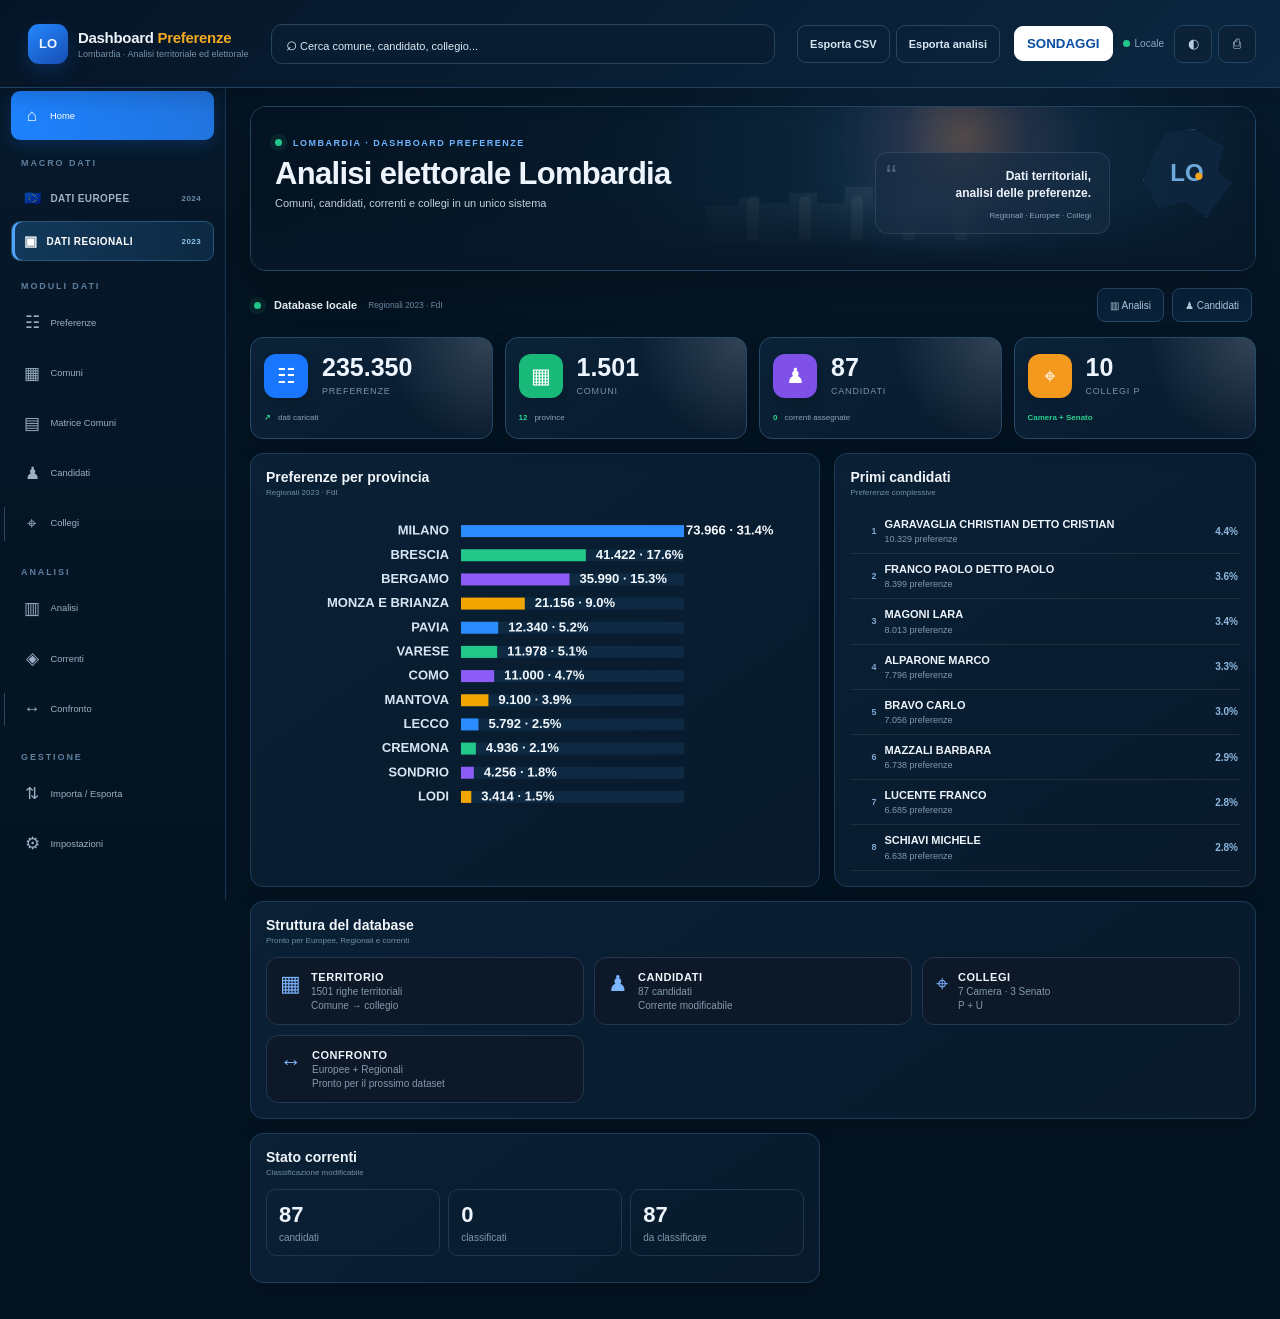
==== commit 486d39d9: "Cache-bust dashboard Trend bridge to v11" ====
--- a/index.html
+++ b/index.html
@@ -1,4 +1,4 @@
-<!doctype html><html><head><meta charset="utf-8"><meta name="viewport" content="width=device-width,initial-scale=1"><title>Dashboard Lombardia</title></head><body><script>const b64="H4sIAAAAAAACA9S9y44cSZcmtq+n8CFRqMqeyCy/X8gqQkkyyU4oycxmZlHdf6MXHu4Wka7ycI92jwgWmSDQEKAZLQbSLHq61YKAWUgjNLTUZjBa6n+T/wn0CLJj5hczc3eLyCSrTuvvrqqMCL98dszs3M+xH//Vy8sXN391dWbcblb5sx/h30YeF8ufHmWbR/QzidNnP67IJjaS27iqyeanR9vN4jh81HxbxCvy06NdRj6sy2rzyEjKYkMKetWHLN3c/pSSXZaQY/ZhlhXZJovz4zqJc/KTRR+xyTY5efYyrm/nZVylxlVFFqQixSdiXJSrOf0qiw3btP0ff+CXfvNjvfkI/31SleXm7vh4vnzy2PJt2zl9enxcL+iHM/uVG8AHm344tUPXpB/m6ZPH9pnr+vBh8+uTxy/DM/+VQz+stk8eB6fRy+ev6Ic4efL4lXnqmXDZsnjy2Hn1PPLgQ0Uf8Cr0LDeiH5KP8FP00nwV0k/rav3k8akTWK/gtWVFEdG7bOcFvDenj3dfhq9e+vRTvrx98jh8dfryRfj5mz+7W8XVMiuemE/XcZpmxZL+NS9/Pa6zT/BhXlYpqY7pN5+/mZfpx7t5nPyyrMptkT7ZxdX3MPajp0mZl1XzefPr0dMFpf/xIl5l+ccn353Tuai+m9VxUR/XpMoW/Gf6AvLEcta/Pl1lxfEtyZa3myeWae5uP38DE06q4bv49/SVszwrSFwdL6s4zehMf285XkqWs2YWZs0EHB097Qaw2ZSrJ9b6V6Mu8yw1GvDpUTduy6U/2vaajvTkdlOu79KsXufxxyeLnPz6NM6zZXGcbciqfpIQGNLT/3Zbb7LFx+NmtT2p1zFdZXOy+UBI8RTuOv5Qxesn8K+nS/qHZfKHz+N0SYaji5OWko9NOvc9lSJKJPbpA6dSQH/NyYZiOIZ3AngKuxsI/dsI6edm6ECibf3Epi9/uiG/bo43FZ2KRVmtnmzXa1IlcU2e8lXQkolS4mk7+qwAWtM1VCa/0Jmx7qTJvaKXLOKsMl7yy+k8K1Oc5PFq/T0Qd2afeLsPMyDxkTSeyDThyQZZ3YkrCejBnwO77UlBEcc50C+WpwZI6wOJZIoPZ4zeO98Udy2dAkontgBlQgUttQ9awJYyNz6dm2Rb1XQU6zJj64Q/nuIvyFNGe8qAyuJJnOfGieXVTz/cUpBsJmGQgB2ArvctkM/0mie35Y5ulBJWwebjk5PQg1uXtngve+U6pgxtM9ioDbSRbfEZHtM8vqGPOjfKZ/[base64]/LeHB3v4TzZNCzY2bAaFnn54fjXJzBB/E3dzMM8M7Lp9iVIU3Xkmn0qQ7Q7iOKaFsbG7pHm6+Ub45peKrGN0Y1OR9Isd2VzfoafTuJkk+3IgC9K+I4HO3EVZz2fAxIaNt8M67ggeTdFAPsz/659UftTw+9P6s191yGbMXUdyvIFZoc926gpS8/[base64]/EDJmxKg+2NbyUrY1mMVEajbPqbzbp3WAhT2FgnMUNZ547863ZiXv0lD5yk1F7tCHWKkvTHF5XPcnjenOc3GY5pXR6Jz+xwVRxTOx3lceFM8eb0VedeMBPSHo3KvLateIoRgRoIvSmoTam8kaLMsd2ncI4U2pLkyELdQFEko0umKlFKgi7BqUroKSIjeArbDJh/SvsI6m/Mlz/67O4nt2LxtoeA1KcaH9gBDmM89Plr512b2gE0HviwT30jtCc2Y50z2PHTM1FyO4oyOAey6Z3Nf+A8G1uipLYiRcM22pwj+/QF3mzcATbsmDYipH3eDPLoTe67vAuylpAaTpepNnwRm9GBxSydd2i87zQTBKqUh3nZDlGBnqHD+PpqWCTJApM/pZMRzl7QLj1cVFmewjX3zU3596csBcl6a/DefVnoT+zrUiaI9+MTAI64nFSj9xDX+GE8P/iPQvPp//HXrROdff02BZJaIUWvGbljSw5z6PAXHnJUQsw9U1OuCQZeY/D6cZXXXdXmhKTMNolycibHHcWhpR0Erh5ZDsJf1G2O2xDPF6YsQc2Oh1RNiSc5USzyJ7Zri/dFAfhfBGD0vKAKaofMkX1A4ZUP2hIq+X9zfA8b+1wyzMlQzxg/CnZ3Is5DxU2UYePQG4z3UKWkYLLplNODCry6pmoT7Jvnq7L5sqK0GFRe6ozXZ/cUqFOCgb6yZM5oU8Bq457Dr/7rr+TmtCUFhvyFOwX8PMtNvQ/XECBgO49pd+yh53QldI9UKDGYyv2/HT+mV1Sj1+SJrZv+81jst3oNe2s00votI9eEs69ZNE8hnLKCTSO50fsMZQ1jl/ix44bs0u2RTJ2iehNoWTkekmvMbK/YDn91ffHzMk4pfCfJMWd3odHUdT2nSxBJ4y5xs5UZ5qrs92XJM+zdZ1NePuSzB6abB74xvt3gEiGCw16rwg/HEKDJ+5VCkKNUgA7xxtTCkRA3FEFgm4AndvCB9iWebbXzd6SQm9afz7J08aMCftdMnSDe2zbUNayqbKD3MgKbO5RWMwlv6Oo7ovudgWy6o/Ssan9btQRD9Y+PZIhl11K4En+V9kK4mZxsWEX/HUab+LjxU+PNtvNJnv0N+0Ng424Gd9izCASn0M51OhTGhYlP6PlW/IT6okncA6mPKFja+ITst34Ezh/U57QMD3pCZSzTY0CWNtgFOzL3ls9RWS6fyYey9ih+ljOI6UnUGapmSRYJiOT1HCJg4QyFbsG/aff2cqeYIzgv1qRNIu/p8K6cRD54CA6uoN3TD72M2BIvtDrEglC3PK4YpAYt87d13MvjPrtkg93Q3nfiuew9Z2VHw7icKEwCA/8eIe6D5yj5jWCr2DUUXBSzz+0brwGZbAnnCHwfVWPoU+7E1SRUfNxDRGPL1H6QlnpiyaW3sk6ieXQ0wNWkTgBltM/1rh19+gB91lYMnyfv2YX5w8K9owGS3tpDo+ut/O7w3zSvbuc5Mdfpqv7A119fNrKnRSJ6HXgRfYrSZ9mRU1A9x3axPB/J0F49PTTcVakdEXblIMfEKHvwsDl7qRck0LamWCjlCmdii9bR5YUinc75xIlzvcesMRZ5O0+ANl/bQNzYbi77WNcH9sYF0Nj3Nr3DsCEA4Lz9byC1TAd/rOGC9TiK3SVUMZRxpsnFeAdBL7EwNn045lGpCgsUniyj/qxV065Wk8W9xZaI4zDHpVZbshl1mKPzFosjDyek3wPZ7hPMHU0hiVNH31pVqy3mxn8xf3SkuP+iyxhT4lmffXQhWBGK3azVwuD46EaYYh7Yjcni4lsEHXvM7WeFKnI7xptPoO5vu+aCibW1EmWUFtP55cYixa1zof2foTlxd/LJmEqi2M6Qj62wL5k+TgjaTUTTnrJk23KA5EXz1S0/GQ10NL0uV0jouaButsgqsaw7Fflbh+q3J54e6JnfbSeJ1aYhrBOWxieJrwlOWnm5a9fKk8tUZ7akjx1HCZPTZCnQrCxE/[base64]/cAzq09y+O7uG8PgKdavvFfBqzbF+hX7X5NiffbylckSnyHF+qX5Mjo7fcpugyxr69T2WP41ZFl7p/5ZZDZZ1tGp32dZW6fBKyfgt0Gi9QvTieznbaK1+Zy+2mwTrf2X7vPTszbR+kXkn5rNC1mutXXqvTp92eZa+89Dk97Kfu4ymJ9MZjCzzOXZY9tznnve0TefgTg//fSTcXH++s9vjDeXL8+My/dn796dvzy7Zj9QcnFKGZMZ2r3zSZXKkluKP2Vv9vXwcU0m++TDjD9rWGtW3FJRP/j5ZJNRtVb66tZqPZR8pkeefXIbtzfx1EPJfcboOHYX5A42j34evjTPQmE444qPdG/jaRPfPMyQaPL8h4RSPYH8IVxZKcrN93+9+bgmPyW3JPmFiqS/ORK+hJVS/s1R+2KuHrefgPFQrDHsFsm9Kb5vevLHXIR0M09CfUIlTkJuy5zepEKQflRF6tiEKIlXXx8zT2H7bV+xyX7jF8jh6t/gBdPej8Hjxhj/6AZVMi8fn52+ssW9rLi36X50X4X34lYspX9URo0nu6uUkB6kpN1TRu6cBgfvYv4EOfv+y+DI4vfx88h6Yb04GM5mrq6YvS/dfDA21MDb3HLr4/syTY+UzLLfYu8obwV9UH1tR8j7rQ549O2Dn3MfFnPbChUu/YWHDP2y7T2buwOG0KVJH8BKuWmx/0LuXjjggTxhXK9T9Ff/slPTmEef+cs6g2tnyhf5iLOPX1GuwSCY9Z8AzHqwuqduf1x/LJLjtBxJF6HWjQiRewSNdQWMi4pSrozMipiCBRVjxnQOujVn3TObv/J5PjspdzN6E9PnZ39dFkmeJb/8jeTkFl9mGEo+PrPg5CtUlU4Yp1Ilxv0HhsEzeifTeHsvCrs4ncH2UJn64yRJBlmLamWNAbvrTvBjy+PrQ0a7rM4oJnlgbSVZXzMwqEFjr2gLEMb9QsPaAma9cJPiJ/if8d42zt/enL17dfrixfmp8ae/+3vj+vLi0rh6d3Z99vbm9A/nl2/PZsbF5evzF6f00ven785Pb06bu6lyPV332FUqdqY1tfiTXz42uTutyWrZTU3lbZxScpiG3RhehhjPsFh6LKs87B3SVmiaHWnonU1ooCkhlJM5Bq4eX0k9jYA0lO7KhccnTZlEfDflNGW/clErVGs6Tf1C3MtOdZRhO0gxpcw/4mVZw+hpR7GnehLI5LSYm0qkpRm2BVcCXD8QnCXMU8OGl2YV1aMBBnfzTvttmI0xNtUBPLnDbgm1tAYPiK1/nSVxnnz/PRS4fjCODT6oox9sVqKqLg1TXRrm0dM6qegWnlOTkZNlQ3WrthBqQEe5omykMEXwsvRu+Fm/yJvPI456MHd6SW0dzZRvvME3FP3gK/eodcqxBDe/LR+THt2mgA1fMfULfdXkT+7RYXl3DNAxzChMLc8gajlLyz0n4uZSOddoFmvzz4npeCMRGIN5j3kNT1/7patc8ry22mvPhuk8qGZT5Wy4YkVYXGSrmNGBfT4v6HS7tUHimhyXWxCMv5CPiypekdporrhbVOWqLz31vaejmXiQiPd5U/ZuOuEy5s0Wisz4+gyGvOz4ZKxirF/OUhzxxPV4EdSXea4iOSI2HuzZzIfGZWc28focaXs7Y5yfcSsqhvVSxGV5LTOelTA7AdO/8QnOBGfdJANu38WYL7PLZKJ5vDqaR0yOG5HNN5HyVV9R1X0nhuraL+/aII2tkDr5WHTlIsflYgFR/vFwbMSYZK+HDTkd10Km+LLJfqZyTQgdjYq4ehNXTCsZFk6y2XJsrlVMJTmx14DkFiND8pNlfSdstBsqBbXJFQ7Lo+CXUmkmeddNuXeC3yplbemw8qZcry6cBK1Ox6jZCbCw/1quuI3UAi6mdoHe9af/8O/5/1Pd68Qyrs+vb87enBo/GG9+vrg5P756d/n+/C3TxboLwYdZf6yPD43ETpRr20rG0GS2GnvZV8gakiIAwqPLX+6U6pOBFciu+xBXxZ2UdDhiLcbbNNscV+WH2Um8pGv2+NCkMikXpXf3f3mi1EhATcqa7UDDfmpRs701qCO1WWVyeznZxN3l9O/DM7B5DJvfuaYaKx1xawMxge70tk2b0c4vjtfrisrrdOLqvnpouPm5DnfXL9zpnBFgQmoVO99pavnmSH64xpp5d3Z6cdabKm1DGmqvsoiJObcofZ82X/AZhsiC7QZTtotgwDEWKnwW7BnFZQ4GL+SA0YVHjdhtxfp9KJotSCJH1WxtW/YQqOaPByQWXiYpNcL3chMX+Z7h5pBfyW0plR2aIVlN+3BGXu1xnjh0HrX6RCT92tJfFgy2JT1hoAaZtoRK2ACe/PCTWyX1z9LvH3dEIpgWWXG7sAlpi/SQ9rvww5QJKYNrjMkBZ5GuGpPryvIMHQmVYINJVHr4emJMUx76oPLJmlnhzLFnJ5F/gKu834pHk2uF2gCsowX7l3SVsqFsTzUVQ/GpopAQvj58OuksULzc27ZP4vQ6QzCo7Ra3TzhsX3Ri0XXdFbQREiy6fPqq7X0wRcR2FfMLQVFjC0e19Vhywf9vhsANe832kIvpZa4h73pxx/RWP1jz6mbTFlRZ0wVV6nM6w1VcrWxJU6zdXTPTaFe4LBKk56m27T03ME/zcxXG0ji1B3m70kXUKB2yX84RqSo+47YY/etZChWUA61QJsp8Dx+zXG+UkXnm1O4fpZ1lj3izhwbVlDUl3HsI8zWl6+e657Hr5Sn6POlwZDaTdOG0aaXyMNWbpw6pZQvDjhd88+1rHSHuWrEEjHGMz0pew2R2wtAhJIkOKd9gNPdVCUJ16uGr87dnoCN2GmGbPfLeMd6fX/98emH8/JdUa3x5dn3++m2bPtKuh1boMcniypbCZL6Kac0dyzC/pX+G9twNDc+Dv1PH9zwDCHw0XLj2wMPpHz2ddgfbZqca9vauG0500xv4m90D2vu4Qp2zO/fsVNLrRgr8/DGPuzuwjYLG5z5oiBeyhngONMQLgLUOeI3TOuX7eudJtWkgDbiDXWs7+129hm0e2uRsnyfLslu/u6SQ8/BOP3WBL7ugVb+zWGfNnM70iWM5NjZdY/bTaXkl9FHj2jWvDvtFTayW1eiB5snzJZtKbMatfbN3C7eJyTaru2iXrGMeEmoQeVq9qcgmuWVTINntXbscKTPBojvMmtIwHtONaHqpOGMhY1K2O4w6qaUnYru1rmp9TKX67u3p+/PXPID2nZKG2uylIIzsuXk/Tco6EVd0W19rNB7Xg9XRFoEVRrF/[base64]/4gcBclkvgEb8WW3o0UEkHhNYjzpkwhudMUKrKg2wEYGKVYXW/rX+7Lbw8Y1IDy3tG0lcKlMI/jHBoo0cSCuADnPtaeCzfLsUkqYIuG/a3I66r8oPMXdCJ62IzvEJVJkq5yc86BuONf97KEvWZYdsD87MDeOlfziFXOGaFpHHNe2HNCTTn/vomw+USoJgWrspEicZ8H3NYUWKpU2dUF4j4roeKQ2VydjeOCb/[base64]/h1NBSsctRVsc8RWCO5nK/DErP0i8pvDxRcTMsx4aHKuqBBT9FSnySa6O6hNQZ8Xo3ONjvsc7pUSo4xoT7bNoJdzd/2obgM/ju7kAzNjZAEyzN4JWw/5Adk7qm7gdA4HRi1jcHDEoQk89ghMTkIQFU7zlI4MrdeALahQ4Sy2kIoj+zOUzg1DWnQuDLvNj25yBVhVIn39k8dmQLUbwnMFbEgdsG0n4qfHELqHo8BfLKBUsiKkAN9bEoYx1ENuq3VO2iaAvMqxpGxmSaDNZOzbcL5NRSgbIAuX/o9+yopf6Cey8NgDV9sN/BqS2J2nUDMJOWOPbdOZeyF/HJgXFFBiWw7UeMJHABhbiWM+/WZ4MA0MxbM9KdxN3yl3IGCnesyuybIkxs/ns9Mqi3OpVRpfEifxet1UPt517VqGMVn1tJynYg6TGHkdXSuOyWy5RcU5+4ReYdtKLS3jKeOB6UkV1qeU8Wcwu4FrjQSgR1QMy7W8xVQYymtZmy6rY07XQ8obEB6ct/S5uYtugF8aZuXafWc/1x63/6XcMVaHKD9eRyO3iWgkYbJY0P9StT4JBkfVqG0qBuRghgUUZ7jtGNixUaIWfYAPkgcAxAfwxo9dB9e5Zyft75Ntnh6HaRwk1jBTqinm5VQ5PJlMUK4/n0DiVFZQCjfNaMSpEU7wcNW0+3ufpcRWvzem0IDiEPmBpF5TRgGca2RxCCRijSSG2q46JonmnJafT5Z5OYcTxOjqSW6lUffkcUzZRegGZmNxPbEOHAbnb/I8jgxqyo9sDs5EYbtKAt/on3zpKQv0c7tGYqY+1ActkmB4H5edbcmIP+YVG0lrMJWkBkiXLBLQSjZEv9QP7SfaZQ4w10T/dCNr2E3Qc5tgrI/oUzkWxeShfHzKSUbXc0OH5qGO1z/V8UbdpIetDi6em6EnQRqQcNhYAoRXnaVkHldqOKvPMBAjW2E4EtiyO1/eQMxJkEKqQKSTISmLOJHnypl6ks+syYoEvMe35QoyzeFPJWzSbjfzAK7Ssa2GpOZkwlU4JUiH3Vcfx/48Tk2VmWi2oTOWscKKltQZ6wfPGE9PAc6H2vqO0UYjcjWd8KiDQy+PLT8IQfLZVhgsFmLDlInck+YOx/ncIR2z/0w7poqf0H6lu3q08altL9yka6mfxIH8fjF800BtHjjWNGvUp6DK3tZJkYZBbCuR1+aMieYVfG/cjfpuqObg+J4pdRgTnEHHTT0Ra1+zPv5lndVTm9JtNiXfem1mSrdBxTD64cnyPrNAFBlD9WxPo/txLXxi8qmK43zuxsIrFCYD0vxJsoEVfklBnphQYE417hDRSZkA9vQqWNgLtqSEW/fUTgix1YBE4dw+6Mw05ssahhxtNcFNtMDHUlRDV3QvjLOx1iQSaNYGLXe3xrERsqBlE7MU0u1YQYVSfjqMKn5WWw1Q6WQ6ri4XtlkQkwxZSaEbj5od8ILPfc3U3bCx2D0Rakb4+YB8ZmDGzJb8wl5zTB0eBjv5TJCPZA71IXu4YH9qzmN3EVF7Z7AbhnlM/QC6rqR8CQSD4K7VrxlmFHV7y6F7KxGftO5PoG31ODuaz72B4spuAQ1te5gqOkiZ4VM2OdHayp7uiEHhADTfU2A9E4W0KZ7VcKj6OMiYBXuy+dEKpZcZ8zvF7S7HpaVreSB/PEMniOw4fTqZENWYi/AwJrEOlzculzdTdVh+B5Lliw0iYuKxwMz4UzWskYl0wYusa8hr9acltB4o9Uis4YoZnOwgp1H3o7jniRSPHeI7odffTyUNWAxf0d0hV5bIUSju0RN0PN7jl9FWCro0wdsG5AnzALZQ5SfOoyASruS+wbFLQ9OzSChcyl2GY5cunCi2iECkelOVxVLlP/Lils89Fe5VMloiJaiRDtL6w6kOi7A5pDUM5xcrWyynWjY1lza3cj56OHWcBeXFsdXyYunYY/6WgxvVnrjeojJOQq9t28+mENoZDqoe78sXB2kj4kb1TOk9J3QlE+4g59AaGw9+a7xiX+YZGslcEh5uSF4xV/mRW1ji1Vv6lGJ8dQQ+XR/zqdbXUE2YAh2ooa2ySKA+Y8j8CrF2UzeDdusSZlu/E2hjQU65L8sJGPvi+SfiDg0c2yVjR5UM+vvTpxiZsp6nG/43RZztCCnhBW7Nu4arMLloOpQeodeQwwkbcoynRsi9azUvNZoRDqXw55O/3WbJL/etRXZ6cQdGnvCQdmGN7DCHCiwiy5zU9h3SOXa81Cfhnp6a/AjEkaNghIEP0Iz1G33spAFYL4rxTq3xz9xQzzYfD52woIsMiF3YRyZs0vi0QrpYY6mj7HBCRVjDtslsY7ZXQP+nJn7aC9Zov2o2h3CA8JxNtupOz6GTE8aO8CPYc8bAGT+qeRGPaiCheq/Y6gvSp504HYlcWozTtpU8YpBqfDbsoGEnQ+8s+TUheeuklLPMeq3vkJQvQUTpCqHHncpNxupkjbXoyWyCt2HnlGF+n1nv8WJNMxvX0tGTJ/ECQn29h2rkV2XgYz7ICS9E5+eTfNXt/cJCMHuv18i3kz4/pTFKaywNs+f8UUd6k4Pijv7Wq3eSqd06p7rHPj0o9XI8pMQJuneB0kdIxrQQMZzoxySY0xNdN/au36af/9i68/wmB7UlRttlg2kRks9LaDJU/GvvSM3UbB9wgK30WQzac1XRVybngCFJ8mvfwLvcSd+4urw4v/5z1iANFLh5Caff7LJ6G+dGRRZUo15RyhtKq4FtxjsN+JZjW0/ZZ+ZFYs0HEpZQ0H4FQXtiuyyrgH7HA/1WQk0gh38DOgPli+nCXcz5N01yAJSRxAn/iucj2A74ffk3akoCvE/OSmDfdVkJdmxZ8TBtAPh/nPdO8SSrqAJvxBsjgMx+i+V9UontxYY5A4daYIeG4347awZv+OG3U10lm8HJYfGHpRZoKtG9mRXNHGe8EH1Mwkbgr97bywEsV20RuprianvT8X+JL7mTcX7hfYIJPO0utA/OhGii/DxwADEPb54Ek+ML2mrFx5YbeBDqmGgKEUnn6E0F/gN5N09G9+04tkee1x/g8zjwIjOO5bJmJR6vGHmW4+v9na7rKIkeSmhyxPvcFkqIWOX4uIQigszXL0GheG27E/9IuBD9zWKXwnCqhUKb28f7B4ILhP7P9CaHMq4yR0E0lzufKyrOoNvCeIRchOzr+ogMa/3H+pKMBp/9sY11j7d96Ypqj6KOkpSYA17Y6ndtnEu4sY1EH57wxDNEeVZb0iQ+uWMdNwZx6tBx3cVUbxlmb1mhkpowEXwcjtxbBCRKpju8WCfj26wrAjWCkVcrmuohDDMai0mzE3SGoKP53EzcezaY4CWFPi91G0WsCXHb9lRDi6nh870504WhqWUduc5weFTf8BaJOgrZf/uXvI/hg4LqUcDTyWzfSyO9ILV7QWOTAVKWrzQY/[base64]/XoIbart3kdtD/WeGAHmKoc+g7HY6P26rxoAtPH/oT4weOVsl376vkU5K5TsxINrdTDclM1/KIljW7wzK+sdFoQ4DOevpwgcdO7PthMoWBFzLo2+cN4oh6G0kdItMxmom37dHnDkJvjjk+qQM3pi3ZKlLMbM8G0bkxqKUJYS4qLyulvZkl98MbD31NLhvIIA5mYK7E9nx6yug+nHv+wet1/5qSFFRR9xOHIgTPlPBXMHXhIBA2coaItfAX84nbp0JlrVabxsFCspv6WNdUeKuN57iKaSREr6ZtD8u2iRtJLxTDE1IzAnN6+gLHcSWePYzZSAlroY45aXKvUttz0oP6sE3GaaZzCqZIZDqmS5QmUS+otZnV4EU1YDLrH9hhEbURJ1VZU1WdvukjnMG2zdkpbGK/6c2c/vNh1jXOnfHzgo6VEx5/6y1l7xFeprYjGj8Yftaf7N2bAK68+Dcf7pSQqPDrRvFqJFQwj5i5IYnnot30eVPx2VRP1OExP0nVrpLbWd9ZYsYP/u0O+VLSrqlsmxZtEzY48RfmIjzMPtyb3KZb0dBUfF9jQb44b+NqY8D4ar74PrSMgEWvRM6oa1xHp5jeStd3sYvrqaNVhPruofEgf9sorYZQtdmcla5ttddG6EYiV7Zp6iIu6s9DxVy9/2tGXhTn1eSJIPeO1elDTNOGkC66cmAQ7Inl+10xqDmh5N/t7R94QHxTuFwTVBo6/gNFCqruMPX3joDDH58K/eCnbVqxYjSYvHCn8V1PpEcH945XHWK4SSUUn5s+8yxuFRinb56f35xf/nzddji8/itoOM8CWRVZEGqDQlocNUfp3KZCbEuJZO0CHslym0gW/dxGsiIrsRfCVzbj2QE7VZR+10Sy5k7izfk3PJLFdSr+TVvmakbR3OFfdZGscNE8vI9kRWFz3yCSRb/rIll+7FnNdazEdmG6sWfvD22xAnKD9VJl8S3vW+OYtTLxqRXCmzmaAYgVw4WvOUl4h5M9ESxlLU5kI3Ta3xe0XXa7rsvuYa6ieCSdexjs8te/Tgev2jSssaCVORq0MnUqo3XvoBVbK3SeAjedy5rNRMDJGws4yeWikeqAkaRJP2Q1vDRxrNlEeeSBVQ3CwQDhw2gHCpEcZJpyV+srFSfrEhVfkxhmGb+3Cb6o5QB6Ht+FPPx7hzx8K7TjdtceFPKInNBzJ0Me1sEhByc6NOTwMFd6Gtq8Po2u/8UhrnRWnmYf7jRP7US0KzunuX+o09wZdZrz2JCU2BGoLaJbiT51WuCIf9afjhUx34IS2Zsq/gkUnjfipXUVL+1jSkCe4DR9VRtVas+sI1V53AnfTrU3WavNQfa/mnM/mjsZ+K7KFvw9rbzMxhyNoZkEF3SxRRyHCsNvmZUKbb1GWnlZbX0Vr+wfPcZcGaLaM+nRo5HTxtjqkevXNH0xRZkH4OUvg/DIcEL1W8c+gswU5VuffsuH2XUeGw6Ap8Z9Kf6GLwkRAd43rcmgmUBBbcG76dcNlsehaTwOTLMdekGQQBaPBS2ELcotvpXwueG3R7NhDw2zdWVErsXuTb05XDvjsZngqAVfVvMR8MM8U0nzgPqQrutn4H0+oU85bhv12L5QUMQ/NGyc/Q0s5dgylZKncVLMHqduELtezPKYgtQ1Pfo/w/FkGlBqHXEM8y59QCxq8noMx57QD3k/DJLn2bomoM74i9j3fYpj8OaGkqBAwkTcPWzpWZ669EChbY7tgHM7rBm4paC5Jv3lRF0G3ok7shCiwXp2o9GH+vSh0eChETxUmOl2qPMtNXLh3KLhUCth2tuQl9cdR8h7TbTzwmvqu+6xdt/V7rP8noP4E08fFZab1Pm6eacX7uG6jWYSkXmYxJ43e+xGfhLSVXf0NKFrgRpVdBjrMv+4LIvvTcOhJLPsb7v/WnSL2Wb/X5v+1xH+C6l5rvBf+N4T/mvO/O7f8F1g9/+16HoIhf8Cg2CtfLs/4F8zk/MphYSNY1z+LlO/mKtfkJX6DQ+XjLEMRul+ri2xKEzpW/k4CdMgXXjesFU9a1UHJ0uO4OdOGI8XWcojuWum3x3+Nm9+8/zhb2TVerLC4Y98qPx3X5CbSbn+OEKBrqF6UxHvN9zO6R/9S5b8IrUvGa149aYrvgNzDpWAIzL9ZL3Na8KOeT7JqV7CighaDS0rWJkZT+p/[base64]/Jg5YbVCSMyAHb/9ZwKQMPgXVHwLIpHw69b5nGxTizbzc8HDg0/dYIQWDQ/0YWcGwv5OKDsnql7QUBDS5J9pbPdlU+cZQmClWE8ozR5mC2OyCkkWlke8vXfKFa3mX+vUE1qJIQ10bKN2WZC+FT79AWOeOn2wouj77+t3kFM0DvJM50cHvckaPkh8821LPrxq6Rcgz8RTiPPbUTazMBinvGlRuUjfd5l/OWbduJx4xQn2oyvpzXuq8UT0A0mlHsJqEZD4oCEzdkKd5klW1XB1eUqFkR9oiBLp2MKhRv81dJ6TnWhMdBl0GstD86JFYMva3CWdNQ6kifYswm4KB8ptGUlnaY9zLWO+2aiueDLE/[base64]/C01I75c3xtppNYwr0TMuizipFx3KNUW9d7/bW2Z2w4WZQKYFH5XA3VlUjhKfKivsJ7FtA+g6hiV6kLntdrKh/CsdPsqXi7Mnfp/OZLMfkMkmZ6xpOt7YYTLo/y53vJEMRXZY9CD3TUqHayJiXRs5MCenolOJUoVwkExTW7WLnejlbiKMPVAVmoquhAqjiUlOy2K7YWc/HNRLyRa8DlZgdk9omx25oqbvevssXyrUsqTfPk3UhBqkzJfKuYDB9Hnw1vIoN/xtUCtgBo1a3HkMfze+42H0YG9bHOjD2jTwkIxvlmHb4IGGS2yUh/jBm8YCAp0ie6BEsiyCEcoMS9LMXl57DQp2zuj0wSHWsCVkc2Mr3afaRdn9fKol50K3JJ7g/vkkJ0vY8XlWb0YanfRNbrsrgfAHsWGpB7amw4eqTwvv6Xq37uvwIN8lll6mIfEWpvy72s/h80lV5hQ5sNG7blt4OnNLOnzFNtUjQtqaFE0rxsgNfak1B1f0WS2tIo82pUEZmaRhmoq+uf4Vsgio3kIMl50k1gypzO+aJsX3PL5w36EzorrTtOBt3tmniVE+9T34IWe+9+3RkOtxdZ7/c4i7ucuWcL04cY8mqoCay2yvJ4Gkqxg9ykPeyVQ2eGcU++HR6DOdez6Tp/7MHvuOEySR8Myh3i6uTvhd0dKF/cy67FFbgK6KX6Z2M7O72QWHdi2CvgInLrTpsfVteiTLoXmJ4LsIVBXbtRduNNIseaDbtE/SNy/am2rQrh3XhqqEo+Gbe8Lomx2xSxfxLwS8QB2ziMwHRr2tpDnwZ3jY2iGGqEeFJot0UxnqscAbKCRz12eBY14tmxoBM0db0I1pPOu/ODgubHkSsONsFS/JgOTOMEgHYGzihYHDYmtS7Ngci83a935Gb8XbXOmts/y23IIT/G5KvtueqSo6zNPE0ik8dv4jq2w44l7RfXyqMRv8JHZTavvOHjuWl4Z2HI+FxSyHe0Adi+pF387cJi4G7lHv21ng848Rvcrxv52FAf3aafykdD5nTH2yvp35NneTgnrF/KY26FkufQL9nQW6fB9u+5YTabgC4yg1CfG8NnjN/OWcrX5vNke1trqLf8RJy1xhI1QVz1hWt7wZWwvHTdMRCC4JwtgcOZB5lNOBPF+EI+c0eL2G1YHsvQYemVt9UKhvV7G2moCZ9y2bZbq26Jd2k8rs8i8dUDHWDv/SifiXlPT8TVy3mPQFCz3Yw0GHZ+WAsQHV2A5OkjGzIqBmhTNiTEjJu518iGJnPhfxChz1vpEvVRUO/HlEyPBoL/FtoJTJgji7k9Ijpq91pGu1l7rSpaAENBatpNsdyq4PVM745Gr0MwjlMf3MpfoZJNUdSbiMercc6YnPTlVsrmuWmFaVF6/8gskdhDV5QrN4voJh8hbq8hvZNDRnn4FTSGoQynQepa5rXOnwO/emlEwuN44brRWDYO4g+uoKFqDfFmTFSQI+Q7Gz+4HMXfEJTXqCxsKXcrd0Vz1sRnb4tFAhpzUTzL2H9ZiW/TFR30KwebxsEznD3/[base64]/w8sJDSDhC+anUk5FuuUoOjusq0Za+nEoKoNiiX0FwyDeulobpiGf/8KPPf2RpQc++OeHGOHOhDR23/RnfnZNerPAZnrnNeDRVFazEno+orPwi0HhnVMFxfHd+NNL64nMLCnZvVeZ3B3iUu8PZ+mM2+IqSHzXgad1BeGNn7qgt/c2QrIRsOHseqomhw/eNdFRMrdD2pcMk5mMKYOyagyb64pmtUXtYLmUgm/iYdWQQjbte/OfxuiZP2j8GB6T0txub24kTepUmGrbTHcscLtiZzpNEVIg9oKlHaTp1Bhrrw6GOEZogiHr204mWYoTqq56gNgcLS37MRFMFy7V9UMzYVXzzSSfNsRrE1jbg5xY0li9rtqCZa34e2kETHciuGharldZ160Sm8ppSlF5W808rsqmyhP8N3vnhztaddyfZL6b2fC/HDXoUz+ZdZoZgry1iPzUFfzcEItsgX/[base64]/WAcbrukLn5V4nzKOME6luwfRw2A0s73nRXfK+ab9LzCpzWmy/ACGw91P4mMGE2FJEcsQ/EbN1VRIUR1u6qCTuZ26aoQgigaZ7iNJe8LTvzSGOOcHSXNf5tEIms9D3q5bCV6bIsFO5etZYPsQivfe9BgQoH/Y8ECjifF3B6d09w5Dop9P6HCovc9P8O1aO3qjZ5keyB2U03/tuS+9pY/lkHjhLOaDI1JzAHa8KlNiCAr0TPp+/MwkdoipfJmo17SJpx7lBMn0hXIbKapCuou46xRs+3FojmKUlVIZ7qQKs+jP+rIWTOqPeJAa2+7w8wMGzwju8YiBgSBo/SyUoelr9PkbOmyI9G+kNpTSoUy996TzcrAl8CQrqIGZtb7Y9pOqvapn87bva52wcHlKkrKK2bqkrycVEP/[base64]/KTZwP6p/akYXAcAeXs1Oapqy1hRvK/aWaGwaXmvbc1RzDIBqSdq+WOamfRpacLtyCY3KL9TM0mraGjOP3WWnMEzyL/N2Ho6n7BDtTtCzt3e3nE95SkQqXdEnUOOue2gYpR2KYyxhFkSrqgTyjx/lJi4JPqHLup+oG+aZjGz/8mXFx+leXP98YL89enb89vzl/f2m8uXz588WlcfXu7NXZu7O3fzh7YsDTi4IYOVkus3mWZzOjgHVL6C+rNRRCUF7Jm0vSTwtO5+lOi81VIzb88a9PlOZR3S8f1V9US3/iBZL8UboPcQR02iib5Yd1TzyESvWZ9DG9o7h4MjbnSys6yJxM3y5F4ZRnjRZgKK0YVW3qoDfZmjd19RqOM008+XGO5nFdDYdnHvo4V/M4t30cc/9PPW7AuO7VGJJ13mdCBMxkWIfT5RXqVHQ/[base64]/va4lRFwd4vrpJRFMLSsXSCV4k568YMclj78165vGdL6N8tC3E9kFGh7k0sMuUHrbQ/GKJ9D4i9NuBPMn1/z6rQ7eCDgfR6xCQQ78FA3HsAmdJAxGWt/DLNofdgTJXalCm1RkziHGg36n4eUwKmW3ROMyFF4YEc9kOVqMmizm/usR6+pmbUB84HWMdY2L1wKnKFx9IMS+2Gu2eynOiwlrMHq1bOgwnPVS02DvApBGP9T5Uvx9F+AcuFnsfGpsu8UHf+lAazV2BNG4Wff2P+ak/yV/uBOB7GXs1J9mreA4d2C0waDKIS9eMP4BB+9iPMNP3EvcNGQhXf+qdHfc4aVaF+pIyg/UHIJ3v0bPgDJAI+enZx+eMP9Cf2+8hFrMr70bOXXevwH8Fv+OyqGyrFCF/0D5Hvr7dz+o5yNaf3ZrHx//xn47SgDKnODMqHqmxTVllMaURSg4DDsqzop+ZZwr+lYUm+cXlgSqPmRwaj30+PBuHx8do8+jAeGWTaKnML3jTjP705N96dvT6/fHt6cQ7DsE3bgfmBy59xotBvLdtoMciE4emtLU6pUfQjoyyowEh++enRh6xIyw8n/PvX7KLvjx49+9O/+w8N3V9ATgo4lLYFmRmtCCxn4H3KyTIrT05Ouhfzd2pI2OQiPlLhUZZmzJe2AIz8CqvyxfV7gHNWsyVq0I/9Sw57wmnjtxcfE/MF0T+K5cE2D6o/FgmPaVGUGR1L1hD7okzYUmnGyv8jgxD6UwtANuVymZObW7IijLb/+O+nBjF+fzNH6yorNuwB/+M/DUj9Aycw/SuGZFRxpzbZtLBV5bf1WazcCy1Cjufffwc/fTfb3Gb10aOGBn/6d/9dM3Ljz+mvHQxprvsE3UfP3py+eHdpwGJukcoYevd/i6HbCMdkW5VrQoaU6FIhr8nmDVz6/XfNtd91SP/f//hv/0/6z//dwmX76eznd5dXZ2d0aYO//RndUS79nf0tDGUCoQitgpUPq+ggcN3VPbw//cP/JiHrd3qPzRnBNkVm8A6fa+jMAixNlrI6z70UUWf7f/7PLUiR/U4QSvcKxj8y9fH/8H+0j3/Bfn/Qo1cxJBEMoP/D/94++w2/4Eve0bK9wQj+6T92I2gveSB9GDMd7LZ/6AnELti/Ek5hEV0/YBU0THFAx//UQjhVuOb9xse6cQ2e/o//Qz9AfsUDH18sqFjclOrz/83f989vLtlPwtdn1zd0M57dn4aNKqWi+Lf/fYvinF9g/GA0suhBw4XXUAn1iTKVAUX/l38S39VeJbzmByYg6B+Qpy4TgR++JDLitvU8CI+aJ4X0El1MSpe1orar+Mi3ZTU3WLPtRyManHTFfPKKtlH15AVtA9yWKq20bsT5HDjqsx/Jiv4X/tVy2fa/k2pgkyk/MizeF/eRrEp0DW0ftQiMi8s3z0/fvTw/BY3u5en1nz+/pB+FsF7z9lv7Wau29mqq0am1VN7bz35cP+M8rdfL4M9mIxmkVdGMrDC28P9UvTDYmXQr+oD15BBZMUG3oP7uf+10HaqUbyQ1Opv9OK+eNZzDSAl9ndFLkxNGZU7Ud60IhHGfcWENf3Z8TaK9iqitImpBgQnRzuif/vF/YpPazFqzSpVhCeUCyuSp5QbKFLaNiB89k6gQz+OaGHmjEbajhC0DDzzLOYgL4CfC0EGmw6BfpefKgOW9L3StnOTSaZlsoWfbyd9uSfXxmlkfZfX9d3/dXP9nPzWX/s13R6Az/sN/ahT6jo0rOvvBEARhuB9Ed3ED45/+Y2tX9PJyv/HQHmxliGUoQ4W2O+m07UwIpz7ptJ39+Pur+QCkxcFaRj4S1CRu0goW3S/MRH/0zBQMNzbv4oaXVgLwozkVXP8Iy8oAAsHxkVnCKMU41oTAGAyeHXA1pYgdMHPsSs2oO+1tZNT85pFxv7h88/Pb89ExWzYbcm/N3mu0/Oyur7lWRwfdKXxjg27vHxv36duX51w9Hw69Ixrn3Ox2SomOk1MEZFlQi/SeNOFnl03qmoesAXaphh6dhjq6CNjdo6vg4oIaPMbV6EJ4Ea9IFRv/2rgmdNAl46/KwIc8Qq4IHNFXuuRSo2/JKMuCvsngo2Y4c8HtZKxJ1S5OEMBfzvR7Wdc4jdr4Obj6KAR+rGYTxyx37MxOkEP8+xGJNzXiQ4aZrbJeixAEt0AAyCrKIatoRyZHwpTGct1yd1I/ugdO4wPVTPeDvd5UdB1s6RKhGgewSCaNJcyg6LMJa1SNmdFPCOk21uQompf3ibVcG4Zp/gv47tFXJf71hq5yAVQ3jhdwTwZR608sk2tVpuzTPMv1M9A8i1yzsosxtKKOO7QBeuW/l38jehP4nB4N/bjkI5lX5YdHXQT+rPlixKk5pviKvgau5tK9VVDdNSXCGqUEK4wsN1gsjgyVT+MF5WFJbNTbvHdbsjWxIym9xtjQRUR148YvQJdFZuxK+k252ZBiu8lOeh15uDT6FPZ+mK/Yd/WYVdIv8S7BoHMVi41OXLbxhRv7nAJDyTGg13Fvf/eKLtm9vxIu4o78TQV/Pnv84w/03/BXu0XL/ptm1XBW1Xx5w8m7FuYEfvkBnvdD+2wWD2rJcNO8+Af2NfwXvng24mPXLbxWg7jvont2c/bu3fnN5bvzy35Fta4fvpoul0XWeLSNP/5zYyXB4qD7KTaWpGSpIrHB5dAPXArdazXwhx+yHu67CqZnfTDVbNCkm0jKFHcn3afz65vTG2EtMIl7pX7xc/cFJ4JwRfPFz8LzD1ohnDRfZ400rr8HLJLGS2Z0i+X0QmBAssfQ+OM/it49voZAWwKmHFOzOu7VghPjlFrYBbWxKfU28G3HYJ6CGR7nlGYiEyupNV/AH1y76GQtHWcuPbfhZtSO5/PKbojXVUY5Gb0y6UTFvRYqo+Cvv8lCFZ7/3/CFe08G0GvTD5ne1+9OX52/ODWuLi/[base64]/W1OIpi/tKDh5V3bMlBUtneqk8QCNtjS9uc8k6Zbx6QS8d0SYf9iLRuJNeVJNi6kWHLobG9fVoxI10qGQ4fX/69g+nN6dDf2zrVaXaazfrJXwaMJPmBmqAQN3aLh4oqTOmxFJmsaHmdB5X0DeWKp+cl8T9q6j46NaapJXQlRfDIztXASvcojenmfGKvhTy4I30T3/3T+dUiwMxciFcuyNsfVIpss7BwcRf2XFHDlY2ZAdr+RvdYm6mQVnL33Qz3fz+X6+zR/de3Hs9AJO3Ptz+nD+zmCVfVp/auRyx2gSLGaR0XRrfgjgHgZ1BxXNpAJ0qtvgHXm/RenseV/VXsjTnz2xA/i4ufoGGgWOGfqPoEwPc/9xsYjinUDaTp7f0f4tZ0g6TuVquOhfi2KQofhzd4OBBX20GXBbv6NkrfzFfTICpZf376L36aog8QCTw4Ychog/4vaZ+/wb1WVyNbDbxMs/KjoEOyN6r0+0g2Yj5zgSV+rsuSWjPbHD1ZVQn+2qOr/mzYHxcg8n7SuOiz73PuHDmOuQBxCauP8rUzkXfT93abPTvXUYK4N78Zu5/Y+4k0OBL5likCs/6UOZHbTIoqP5qOzPqeYWxq4fTLLAzkEN0bJQB16UgY8Rkx71r+F/UFrZMMUYMOVrGn/7N3yuKiLjkuxUgJXhmdGrWpEiZWZLGsrDW0qN93lebTYupDReEO63BN7Chg0lEfnQNihvVFSEDnRrN9Ee2Bvv5ZOA+fZrWGhr050UNQYR/QdNp823aKJ3gTJliylegLFHNteQOusakLEgGPpVlmXcK8b4J5HeCqPyt+bLlTI1uuGe/7uhgz/5L5s6Wq4is3vHQkeQlOMqy+ZYbPNL25Rx4hHUfyJFfk/ILJ18/Oo/PO3MQrrM//hdjUVaKPr3mTubsftp/MxB6+4vWBa6b0fGpezqafy43qHx03xTq03QXU606HUmlvl9mdpKTuHoFjzn99AlEXBuKYaTJhsnNB3h/2tD5vQ3+Fxen19fn4Cv8Q5/0xz0/sjn/LiPrLC+XpWL69eF5yX7G9/Q1jGIQ8cl0nrxv93jv+Zi/ls+ul7T3nrbLt6/eXb69EaI8rcogaQvt7P3FFpwjNQGH+YoylC07ZSDbxSvGhiW3TDPBXex4FUMrNapLlOAUZqoWE+NNFFquKzHaAwG/5gIQOm0x9tMOtaDbjO7JkqJock83jdXL0uRElH/8Z7B6qa7bmHaN5kttAqGoA5qsxF0OIfNP8cKPzmDu0wrLE7ng5NBZb4A+yFPLE3OFPHeY95GkWj7n54rznbvni7J10GetXih58cGdy79vmNveiRTzTh4mTlp2yvA2AiITfKPr7gowUbJ6m4s5A3zBtpYdxJkoO+aov7zM5gvdvM3kcAm/2MJSlMYFa5TwX9kKJSC5IG+ZB7iWy2xbLCFc3y558HhuKtLliTWzc28fsZhE/YC1eH1+fXP25lRehX26NV+Ar+l6Y0PjmaKK4PiaDELsaMtXVJ6Bw1hd24z2+xYF3SZk04o/WBjvsjVddPQFsSKbZVfwD01KeZ1U2Xrz7BvKZOqN8frs8qe/vmsCv4+ePDpNK7r5jOu4MN6A57soH81YghP97flr+jfwoA39YPmmadHP1BC/oh/7mj7HODau2p9+Hvz0M/upJoV8F9zj8B9+Vn742QwefZ6NY3xXJokOoY2EMJ8DJ6MIN9+dQlYWZeKVDqfzO+GMBjj1M+w+CJf95fRbbuNJWLYbYsGi+gifV+M53R1lTpmRjnz+GE6bvdMew2mzt3pfE+d1nO+oNKqIBmaABvOP/[base64]/LfBnr1G4bSwaU+SbTGgQ2lhAoWejlulzrVDXHRFpoLbrNRrPcHAsLXbVkMekbYCUafDYWvrrW6rmOgwVss4mLrRaai8R0qzjRaZEOkmlAcRWfMg0uLFFQEfqrzp/gBFgzyZHBBt3H3kIkeVVl1GyhFt9rCOPvM+RdLHW82q60aoiLpY5X2zqG+JgOm41DtBdxnmR6R5vrIELTkcxFw7Wtk/0OLRfJaU/x7cgejdwNsGgHyYAQfC6rQq+cY8VmXlDCFSwzc9/8Rlg0XGd73FueibX01lXGNGFqrlJhsYu1HmkPKe7LYFJxxm3+uNYpeJ6NRcoq3kFihA4bGmeuyvk8gxS5ZZ4Zp8WS5Bqdz/Owprkqde45z8fiMNVOa+94Adaaq+NPn3QUQ+PJdVYxHXkPT/[base64]/gD+PtttxpqBZaWFSjypxxvoIsKw06LAEB6PK5Lh89wprUCrphljsd1bCEFysTgm1a6CiHxuEA3XtWSLZ33XlY645hLPO1tkYj9DFJmGbGG/JpD8/[base64]/iqKTIMSyQX2aputQdYeZudYWNXKr+MCAmGZdocg2YmATQ8sxANGFT0dMqT4yGuIzUFzixtSraZlmWWZWJSDAF221OwECylY8vo2q7WeJgur2vZ1WWk1J8tC4sQATLfIkALUr0udLW1h1de+rmLKMyAHTIMNKaH+dVWudLCwGG2lC9FYVoQFa7tivWX3Ww0WVqEtC/iyZvdlkWoSDSwbid+eawWojZQedEG1Nd0GtZGU8guyWOhWmYsFq9BptbaHBWsXazclkqfmokzYyRO6BYaUx3pRarvaWDaSCLjYalMcLKzi2ovtJ20jA8sxcUT5mzjVCk3HwsK11q98BynEzFvtwYkvGmxIqv8bkpZa3d/GKluBwGOZpzqaIcmkNzxzi6o+h3jtLQfJQfSmZMUg30Gq9E7jwMKq/qV6LSRzV2Wj5zap3boJD9CQ7kMWYc1xpecrWHW/FFiRJYfEFFwLCyHzFGnq9S2s+l+ApqMYkonwlqzmlQ4XEj++zFdsobGifR0+DwsfNE3Ocn4+hQafj4gP0grS2DjNN7oNgcSALwuihRViwdJ1XrWwEgcv4VDE/[base64]/uMg1IJJ/[base64]/eX5+roHrYE2yNrvcxjrr+Bra+xSsT92FNs0W6zxcClCb/26bSKUM1xuizyqwscqGrzdVqevIbZtIR8JcbzNdNx0b6+Dgm5jaNLqm+TZWufANazUMhWxdH07NvFpIlQ03JF/qFCXbQoo73ADx9jZ/tS0koXADYV/jOVQRFDrqIckGDu8qzvN4lyValc5C8qpziFBE8HxbZxp8HuYMAz7wjlU6hEhi7KYidVLCMozzgmhNV9tCsncoxp3+PAIb65xhBk0XpbNtJNHx8zyjYs14kceFNlhnYx04/HOlz+GwsUqg37e5+pmuoZPtIUkNCm9eFmmmlRlYZdoATl/mYGOValNoy1LPRbDKtVmLpJ1uOn00YAVZajLObTtAQ7Ypq40OGZIX7D1JSa2rB7GxThx+T6p9va5sB4vpcmw6ZA4aso2uybWNVef7PotTfVaJ7SCdovY+WzbH0Bi8ulw3r1i8LVtqFTess33fg9qxr2rbxjrWt0OXr/74zxp4WMy3gXe51DZ+t1DRZXtK32zXxMNX6tLn7N+t5HiIbJVBOSOjXgKn1WpAIim/[base64]/yj17VWgWFtGq5a1mJ1g2FslqfnogRBeUEzdUiA4S6UiaQXWjjnouFrSK7oSljmgeEg8h1afSeElWOmxIYoFjOy8WYFtVumlFEg/PM1Jod0KIhavUSVMrQoJVVsv2kIM4KXVLzjaRNipArONNqdUtbQtpsyptwFVYWLKh3GwgnUAHzcGi2I4stcBcLJrtlCCuCgxLIFRwRkWiQ+ajIdOyNRtLClREu8JCNFigqWmARVjzqBdPDpJV8CLWsjAHiem/[base64]/JCVJBYgoKkZKlfcgEWMspENnIcV4WGFFx4Qaqd1q5xIyya6TaCh2U8kJ0OlYWE6hbaOGpwYRkOkKmlUdc8LDshW81JpfPTe1hSgJpWabwhxouYfqMDiGUolEkSK8nYKjQfaVbBNpgTrQD1sAyEMtfTDMs8oPJSG5L3sEyDcsXLdI9fZGo/awWib2JBLBJS62bVx/IllRVlIa+quNCpHL6NteYqONjceF3mS43Q8h00eJ+0LiQfyYX0Mq4WpfG8hFq/fSk+PpJ4eKnP1vKRYgovCb3qU+tEek2v0+2LAGd+z/T2so8kIs6q+bbWBYp8JAvhTJ+1GCCZCK8yOPNGg8vCyVh8lRNd+mmA5Ml6HcOPmu043l/[base64]/t/ESV6mWqIhhQrexMu41q39EItiakNPFViERbBcm/xtmSYWxfKy0AKzsIAVpJrHB8gAC6sqmUPMdMRDCh6/iavklmin1cWiWbUihTY5x8KqTKbYdHq3ZaLJgU/aaI9lYomBLN8DLMTxi74pi2x5GO9Asgne6LkuVjkyb3iutrRVwVl44LIEmowZz6ttrUsrtSykUAHHqM91srDKkt/wsxx1PO6BZclfTrdtpVtxWBIBoop5piUYklB4G+90qJAkwttMG6+wsMqQ32534H7f6KBFmNB0q99GEgaX2mC/ZSOJgcvFIo+XOnoh+YQuNdkuFlbZ8WXTKnFwKrOKD8kguKw+ZcW23GnEpY1UUQDQdiSh0lyDDSlKcFmvs02ck42OpdlIUuCyrrOVDheSFLiKUwJu2wOCBZaNlFQKGOFgCZYZCb0p5D7ECkoHqfLsKs6oZmRclNrCDMuxsCY622jVXMfGApbDYVx5CUsw/[base64]/DjFakJnRGNfvUwxIOFdF357Gw6oGvKBxWD8zKEK7j+VxThWB5ATZKOFOS6BYfll6yhUY4y0Py8iysYuG/2GZNEd0+49pDYsrvyIqk2hJEa7xa+PeApu/tYmEVC7+Div6FvlbY8pHc/u9K8CqCl12v2/kOFvEo2WDFaViz72Fh2+kXnI81p3/8Z+N9mSd7phTJ3Hm3TfcAQ3LkMOFaGi9uM1LrlhuSdLiGU0vfUEOn1mp3WNXCFN4f/69pWFjVwhA+fEXyLOHG9XNqaOusncDCg/maVDs6uYccDmAFNtYeKYyrWBtad0I8aH+Avhdv48GhyCr1kKTZdVxpu1VbWKXO15Rk7AwxKmm/O03jlV7Hwyp2vgZFQJcIgFXrfE0K3TEo1nip82+vFF+TSqc5BViiLKtW2ubVVoAUwb4uu1a4F7q6YivEkmeltkjcCrEE2HZPOjVWyfNNvIOchJwnTuyJIWJVP9+Q1R//[base64]/N4l0m24YtLEZozcUq3PQ3N1mvC1hQ0ewANjoZKSshHrOXVNsDoPgij8xUwysfzDIB5WMBqOPVUA8zHmtVNDCkd1Ig9LzYkF2uIFIy2h7byPkGr/OdwPNQn3c4IkPD1LYevqOTXzXKEhHDNciaN19A2QnSkqADHa+Z/g/[base64]/xjllYqcbj4KFpJHBu9yqutOTDW4MUHETa4Ji5T59IoUUZYXG9HTtTaBqZj7VHKMGq8mCvuYuFsuI1fPsQTpzA+LsgXBE9h/[base64]/1W8XJJNuS9sGiFpQa/ivFyvtcgiJGSkIMtKrI5WkE2coPM7IMuWoDleE1bIoMFnYeGj6N6UVaGVBxOH6Pz28F7H1Sedum1hZZe9pjbonn1qYWVtvabmcaozPi0LaTcwZGUeGyQ1fi6yTaaBaKERb0fSsjgAo+1GWBizuNDOL5Iq/noLeYxaZEiq+HlBjdBMo8NNHD7x29PsQh9InTh54ren2EWss10mjp34Pci1mmsDIBZWVtlFXBfaFWYj7coL8kkvRG0kIXrB3H3GCzD6dNrH75Z/ZKn41joXkWVjbc1sp0GFlXx0USYQX3sfV0Tr9pjo+/87TCddZ7qQ7kRH/d9hPsG7UBAD+k9SO0ZPPCQ37sU2q3VONgsrRepiy8qc38RAN01KqvXAjKQvX3bbpg5b6w2xHCwmvGW5Ky/iJMl0+akTbad++wl+Ey8roteRHCRFHBYdhCKpBCNFrVl7WIlJbyApI5Yb2gywIankb0gRL3W1C5aL5CB8Q7TJ7RZW6s+bMt9Ad0INyTwkR80bKsK2WuGKVWMHx1rCHr3YJlrB6rlolNuQFdHTzsOjXVktYi3dAiy6fdK7GrDSe95sdTnuE+2bf/u5fEv0sJCs5rfljqSVdiJ9JOF5mS8zphrts0+xEmYuqTgAT2WasUMc38QrstESEmlHXFY10btGAqRNcbVHsQyQnIJw/hB0CG36JGrDDFh5F1fZstLYMyGSoXqVE62GhJV0cVVCld3eoFGIlPB+VepK7SyshBB+vg9z+uqIhrVNyyqHtk0aZEiW6VVV1qTSBestrKSQq22treKZaPn22wNjB1zopBRWwgqcIaFb/[base64]/Y0SqauIiNlUdys9U6EG0bKfILEv6d1rNvO0gKHoU2r7RcA6u5DkW2KiuiQYbVxIYiq8s81SFD0oDfk5zUulXmY+EqtKa+7SBldr0nVRLrVj9WRgEFtiGrVkd7kxXlWis/Xay9wNqBv96yCzTwkLTIP5B8riUbVlPa5G+3MdSqUCsBzt8opIMQX7wTUUbmuO/k6/fIt9SepdS8Ug6hHUCzkaAVRZYkOmAOEjBq1Bd7aObiQHsOll5eshWnGKYqQg8JId0IK1Jp94KPBa1K2TFDGmgBDrQXcQ7n4xY6qkVY0FZK234VmWWiIVuz/RC3+yHWgLSwQK4JuAUpr9Ohs9HQrQk/DaTQLz/LQUaYku+MqywhhdJMScXpouGsqCGmm2MPC1lNgW03LHVupBJOhekjwiSdZDt+nwGz1so4K8CEutlQOUwqkuqZY4iN8X2s2B0KQtvERghJT9Q40u2dCBHjiuU2VxrmaFuY8MpKuwJtNNkCHdyM13BSvB6giwkwpXxGJ/hsBxNdTvTgPExwajMoFZyPCi6jsqPQSTobS3wwfeZlrMWGJTZuM7LTzSkWI86Skpm+09AcLDmWFcuM66fPy41uUh0sMVFWG8IAsr/[base64]/HSzLjSIUQSFqwrwAERey/Ew1emmc4T4EVY0OoESix0C883sbCBWfY8zreLhUY6+EjS4XKxiAsit7pWoSHJh8t8RUBH1iBDkgyX9Ubvz/GRZMMVVdmrAkrgiuQ2oyqKbsV5WBjZMVvG1T4p5vtYAItUK8N8JAlxRao6S0qqMtXZSocvxMJH2XAFeWf7tWE/QsPIjts6IBczQJIYVxndxRTiyypTy3xkhBZWDgbrVaGVGYGNhQxOitLmUAUOGrQdYV1bXmdxUuo2cOBhQky/o5JXs3UDLOFGt0O2vIVUEJ0SGmBtCuhOBU7tA7hfgCRB/mKbsdZoGmRIsuMdpOxpOUqEBWwd51SDP63Wmc79GZq4+PantoYWLsLXW1LpSWhjAdxxtQVaL707xJcXOmhIwdO9N8oXIrHod+WcJAl0vr3Uh/dCDwvgap/qEiLJj+s432WV1lMbBljQoDdIrQ98hyEeuJdU5yM50fr1wggP3+us3MVFkRlZQRl1mWjUl8jEg8mcpEXbgk63SSIkWXKd8ONkIKsGGqloNktk40Okkm8/L4yQhMk1LzjRIXOxkNWbQ9ToCEmKXMP0gsLwLs7UbhcqRCxpUhaJ1okVYcmSkh0Wodu4WIKkrNdy+yMVGJYEAcsj1WbZTJx29/tgIxpV1MKqaAZg5T5F2cIqar7eQEWi0Vyjm1ck4XCzxx63sEqbb8oqh5l9n62go4NGPFhYtc3QaSje6FadjwasyUfaXyFpYdU4A0iKjtdy5gZ4/XTLEElY3FTAj6sDAvYWVkX2DZx+p6mEsLAKst/H/[base64]/CAbUhR7nTYfDRscB7qfqXDCvAAQm4bdC3lf2owhmgYN/yYowO0NwtJPrwgVbGlllbnnys0zMU2sUDWUM2wl4g2lsjIdrGOKdtYMqPMM50ssx00XDk5YDqxRAaI2EIqVB1AwxIaJcVgvInrIl7q4GHJjYoHhA/[base64]/knHTwbEd6OSqlb3WrzHDx0LFfqAK+0hyUawHFUaV2oHpJseJtBGzbtrkCSCJfARbTAkETCZb7MuBmTL8tKt9xCPICFVmp5ERaybEc2e61nH0lCXIL7VIcLSUC0PU3UVO4BPhsLH/RH1gFzsIBVysEYA2QuFrJ6s9V5QHwkgXBFqpykOmABFrA60TI1H4ndXkESr3b1R1jAslWcb3XQAiRO+66c7/FTBhYWsqXWSAiQeOx1XLAIH9VxjT8v//[base64]/nvGQGQ4RQa7irEy02zhCRLfeQlZILhfdqwgfWLH7NRDCGYPGBbTG1cCzkOFtofmnBp+Nhm9D8iWptkWqmV0fFR6cQlMaz+kW2S9OLAcPKTs4Cso/92F0ETFS9TQ23mep3NxjANHDgrgj4OzfT8MACSCk1vLjwvZCxBIpZVoudbLOwpIm5SqWWmaowGwsIVJWBfh8YpZBuk1JIXbfHqC08FCWTBGUjroYwLMR4fF8BN0UO2joNsSADv+1Fh4Wa65Ivc7ijdQffAAOiSm/KvUKvo2k4L+O82WsNAocYEOSE6+reLHgx/powCFJiNdb+lO8Ug66HKD7/8h7l+bGkqRNb69fAdOmNtP24dxwMZkWIIlkQwYCHIBJjaVMCySJYsOMSeSAl0XqD2k9u1l/f0wnwKxqkmh4oNMf9zgobebSlVX5IE6Ev+4e7h6JZGK8etm8b5f6AFYkkokQRgpUWTqq1nXM7haJVOFiUXvtj0/rjXQOiiIV3OpDtvYjWJkK7H4pYVWpsDbPUtRQdFJxPYZUj5igKBIJwcXyfvkkmY1eKq7ttEIBLJH5D5WjtWo+/qsZlB8Zy0RKcPF8//FVtx20RHIw3azqlVs9PQn2tkwkBtPH78vbw3OyZZEKcztN4xDCRPrw+hzOp9Xj40p2lcpESjGvv/LmjzfVx4tvXzfSKnZSQT7Ua7jeyJ+4mw7uj6n3q4fW/GmzkJJNZS8d5ixcXrQW963LOsiWlrKfjPHpt8HD3fL+oENdtdNhrusPvfx9m4c6ADSRxMyXN893D6LjXOWp0B4eFn+unXBeqkTaMg99ku/7wz6SlanI6n8ifdJEUnK1eHn1tVo364fW9er+fvHyfuL8DmkiPblaboKWvITx0KvWZR2ULD9MGfwImkhbrp43h5qYRLJyvfUfWp82C9GRrRIpynYX/vzS9615+P9JDk4nkaJ8CYp38lwfm58PtAqIibRksG3O3u0RvDh5Owq5va/IKttfBZZtAbN/uwqs83HU8M3z+yGru2h5IrSPQ0V2yYpfIsvVZJswgV4CK9Ms2cm28+j9oKtduCrNqoWpuc/vlG0XrZNo3cLUic3yfQf5Ll03Fd124GAdJh1gR3qJPu6q3nfvGmd30fqJlm/9EoYi/+1i8fhhyO8O4r8u83JYvc1qLZ+MLEtF9nz3j/eV1btsiQTiZFuMHgaa7jRF7zIWqRg/dPfukFWJlP908e374n3WZXfVylRs39exZctToR3o0WWJZLYGfJDdpqyTaun+qH5bHbJ+idT2dLn5WSn1WkAvISYS2+0E4nXr4rVBXwLsJwJchySQuAnzdiq0h+C8vyvU24VLZZO3D5jtltjuWr8iGWBYu4UYYOR5mk97tnwU/ZQ8Ubh4vnr+8ITzLlqZBm0cco/yOU0kY+Plw1M4CuGGbb58WT6KzkCq5Vs+fhM/ayKlHa++xXIneTfRkq1CnCiS9dIs2sXiJhbp5IlC2IulqAZFIi29CFIgeulFIiG9qCP+B9F3KxKJ1MVadnuLRMp+8Xx3t3rbp7xLligYnISLiIvV/eJh+SjZjSKRUk03kVC1SKQCs2UkECwSacCs9sHfz/rYVfQq0ZqF8OA1On0/VWN38RLJ1Hy5Wd7JZImivqibVibSqfn6ZSVmV8tEMjV/[base64]/dtk5Uey95HDR6xfOwYdPdb9u2e+P3JJt9Hocn38kI/vn3zZ4crSbLCTxSZYW2GH5b9oNdSf8mS3euTjouWpFu3xfQ3kDtiveUkFAfa+Q3eHLJEhC4VKq4cfr00yH3u0diA7iZZv+XpVdLW6WYmft5/G5oaiJUkL8lTnYfXwfjb3DliZCOzPmXKP6+/1/xn7sNLdgi3n/b38ZbuJbHCt8pLL9osZXz3Xc3AppU9ZpDJ0zzc3seNQpNpmzx8Gr++A9RIZtufQ+CCs2C9muQpgxZ7WrfPFZn3/u4SXpVm308X9drSUuNvKRKpwuggXppLTWyZyk04XD8s7OeArO6m+6Oa7bNi8eg13F23zfCeu2S9WXQKf83GxWd1LZFWqI/C4Uxf1Ea2XJiA9XWzrZ3bLoj7y9ZN91NBz0bpd/ta63I6q2c/Yaadk3D5KertqjZ93RkvtgGbJ9uFT+NjhHREJL09k9Oq4K3SxbAuTJouXSAzbTfW5l5tNqBANSYmNYG266ZZx869vIj4CZokk5LXG9iT0ZTxIC5goXDyNxNfdTppo53T1sHp8fRhxcf+4kI5wt5sK8fFe9lu6vUQfdX0fZpuGt8p/iCnrXir3ZX3/9LwR166XJzqw683X5bt26h2yVJ7VevNNXrJUZ3W9bXuU0pu9RFc2Ndr7ju6PYP0i0cd8/vhC6A5ZqnDsWb626XdTrdhrt0qo4BMzmv1emmNw9nFO4g5Yohz62Wb5KBmOrJ3IOToPfqVMluh4ni82X0NkE17K3S0Z/QhZpdlw58tH0XnL2okulc7DgywPP9b3C4Gtl4hts1Nt/oEsSxRrnT/frlvXqxAoPK0EvES5zdHDS3gAQ1q4Io19Gz1EPmiinOt4sX12flOHMcJBSHU9PV6sxDKbLEvkTo6XckopyxJd2YxX8l1S9osdi/qNtr7ZtnuuWqHc9v6HYD3yRLvtYnG3fBCiqqxoJwN7EK1Hkeii62KxuVmEBMi2hHXxKKWPsqJMtXqyB1Ik8kAulrer9wMEd8j6aXzeMOk6Yt/KdjK0HxJWnupbihflWVmmuU7aBgYS168F8N3/0vr4P/V2/6f+v01fvP2P/Ct7sw43JQ9CFierUtnodbhvirvGVaK7pkl47krcC1WZRkQma9k+/+ItMcD1clhsXSVK7teA8pVcViVK7k+/v3sKewernwgr9OMLXJ1EVnr644eoHp1EDvHl69Sd1tlzxBvoJArDLkPr6s78nY9w3TQ+weVis5ArrbJOoijxcvH8vif5I1cix/NSPAbdRB0Pl8vHm3+swhTjk/Vms/62lBgT3VZeLl/rhkIgdrLeyOFiN5GX/PrYxfDb4uF5KdSFZd1EGfXL1fr+aSmejG6VaOnWP1+1jLsj3USXcpfrHz+ihWtZN5U1rume1/fr7VMc2ymzAmOivP/lZht2Lw75yInu6Wa1LVzc366k5eslykbN/iEc3F6ilojZ+msok9y+lBSM8+jhVryg6CW6oHjlPLDWL+slyuXN1reiI9pLZJ5nkRi210u1Xh8eN9sBSxSKhdeGQglY/UceDimOzPpZsrd8Wmeh2fsQ6e0ncqwC5PlqvQnTJB6fW9HbqX6iVM8r5/Ohnky/Srec16vaYm+Wrem9lDLI21m6lfyyfFg/LA84PHk7UaHi+4ewIm2eeTtR6na+vN2IqdG8XaYik/uh8naqE7IUI8y8nSghNF+GxsCf5vBl8fCwEhj7qRifnhZCtUWeqrgngK2+HWCY8yyV1Vu/f55ph6tI80mvXidFr1vBDxTwEjVt/Yl3kHOf54ns8BZzC3kvJxHyPEu1kCu5vz3PEynt1eb55mYhO/t5nqjI7Op583UlyUWeKGV1HYbs3P1DTPnlZT8lnLRqycC+h6epI5m+vEgkY9fLzbetIQnplvBwnjBDKdFl/PVyI9Y15qlGUVyv7iJgidK32yF/rdN1yN0KeGWiC7Xr2m+63Ujlb3mq0qQQyD7LZEWqzVaf0vvQ/ry8XXwNT6ALjGUaXf1SC/7tHxHFov6fJaFI1HU0uPnvz6+jM7YO3uk/Vu/PyOQNZh1k/2InzV7MYl8mLfs4a+99s8VHrDwN1sni7iHswp9Jn7VAWCQiDK0qrYuQS3l57999AOzmKQGvV5u71fvA4iNflpDvZrH5un5YbIQt2E32gbeGUNh53TRgp4uHh+XTz5Bseid+3HYvFePj4v7beiOgZe2EaOv7WwktS4i2WX8T7UmWJ4N7Wt63zte///6hZfsjYJUUsI6ANtKRyMqUeF+X978Hf1ngK1Ly3T+H1jNp+Trp8LYpsodleBX+ftmaP61eVsuNtJTJLPRLuLsQRC1LZZeXoaVbktusn4hs/e1bKJf7MMX4A12eSjSeNzXD+4DtI1oi0ThbP4puSp5IL84XP4LK1oe1PrWt0ffv6/[base64]/LiWwMpHRvVxv3+aaPb8f4v2RLk9F9+17HSLIbEUqtoen1fYm4mL1cCOFWGWZinDzdFBCvUxkg//r8+ohzCIRhavsJIN7/Ngl9REtkQme1Vr/cBs5FomM8Gz1Et4rOGjfVYl84Nn69n2dzkeuLBXXw8369+Vms5DS/FWeiu5lufn6YYLWR7ZExni++Po1JDKfJLYyFdtD62T5sLzdNkddSl+2Skf489r/j0zw8mOBzEfUTkrU1xaQk9XddqKbtKLdpJjb0uywpK2z9fuXjD5y9tJxhk7RVXiLYREKUuuVlXKyVSIHen7zj9XL8iESTHYSCcp8ufm2ul22lq1Py/v1w+pGYsySMW622bJlayFaoU4ifZmv72vtW0kOQyeVvDzXQe9D7akKJ6OTSl6ef/wQ7586iVTlerW4FTMYnU4qsPv71bfvH4YgfoRLZJGv1/dPB+VAu4ls3eA+JN7/yXV5/bY8sPerdXeZtoN1cP91/b6dZ4esSEb2/KFlYQetTIS2WT68V4MdsioN2cki/IPLxYv8STtp2qVDNeX7W5Qdsm6qdduE3p33bvEOXC8V3OPN4vt//r8CWT/VB60V/jZsuIeb8Ci18GWzLNXiPT0930pgeSKw5X0djq3Wj8KOy4pUbJvl3fP7B5932BIZ31Cv+zGA3WGr0rFtX2xbi3SdlHQheJ2vNhJfLyHfZhHyPRfrTajaFVexm4zyw+OtO2SprPH6MUL2i2Vr+jXbbAeB365CO8/du06PHcRUOrFZfhNcpjxPhhVm94Xpgk9Pi/dNZDuMqdSixloJWImE4o+HlqUIIq9SsX37vn78vnqo5b9VRzofXh/bweykwnwI/6T+M7XeriT3Lu8mI9w2ocRCnl+saAP4fjYWhUk8H2fcfIQs2qkgw3jQl/ChHxZPwlEusnSAT6vHb8IGLPJkaMtV63y5EVWtKJLRBY9q+fEV4R2+ZDb68XF9X+89iS2ZjQ4PMEsftZMObPm+P2EHrZsQ7f5+e2dbe3u13/dw+/zuLfUd0l5S0u2kim0BnIDYT4lYH46wnPvxymSq8bJNub+7RtmBS6UYy5uVJBdlKrlYbrZSK5AVaaLH0JIVju0Bzl5ZJlu8D29d7ZBVycie1o+LbYS7eJEy3GUnGWHtIcufNZVo/GP1OmVBulH5xco8/bFYBXUQnbsylT6s7uuoR5SuKpU2rG+XL6t7adWqVMqwrq1b63pZ//O9cFk/lb++fvh9tXz4Ia1bKuVaf1+JuZQqlXCt5ZunKpVahUTxfShv+nlNJmy3ZGdh87RchyHGNeV5ve+k/OKeAdYuH/gllNqFm4v/+rzarKQUd5VKxNY1Q+t2+Vtrsv66uheSKFUqJVuLgViVSsWeN4vW6WLzPZar7STSsrP6HEtYic7up+VmE54dGm6+BgdFuhjoJJKMT/U5uPvHUooPO4mE9lNt+Z7lWKKTSDc+bUK9h3z52UkU55wvaudp8SK6w51OKrbwD0VXoNNNh7a+/8//IZD1UpFt7uU7404iXThfbpYfZtx+ROsmevbjfPUcJsRIZIlcpfN1/Q/qz1n7Sverm2XrKoy7FTATWd/zbdF68DcFtkTm93xTB9X3W5/4gFRYN5Uh3qy/b9PXp4swWkFwN7uJzPHo4WX7PuiydbF+eFreL0UXpdtNc2DGi4eP73vsoPWSod2tRdPcTWSax+GfbEQD2GsnWrT6tMquUy+Rv/5qTCSwRMZ4/Pxwt4gk63qJjPFFGMAvhl+9Ks1GCxOBVpHbiF4n1apt5MaJXiJre7G8FTSgl8gHvlg+3IT2Q2nB+qnQQgvMIjTtShrfb6fFmy2+hrJdSeBTpThfEcWyq36i9MhFraG34d4r4qX3EyXWg9+2uD+guK6fSh2CY/n1tYojTFhohWaPxftm5x3WKiHrzeL+ZR3unh5XYVCVQNlJSPl4I4pHv5uSbXm3uJe2Yi8dXB1wh6vF6GnppzvO//k/WyfLmxuxCS9rp1KT9SaocB12P0pZvCxVr2zN9yQVO2XtREIyqVdtI5RQZql6eKf3yzDLKJTFxHMpWap23un96mXROl++e2NmBy6Rbkxrv+qrmKDI2onE4rK2xI9PG4msm4os1o+apWrmvQxNPBJXPxWXVLaWZYk04XK1fNq83qu/DjASELNkiC/L0MSzkuvEslSdxq+AP+carsUesiwr0zgnr4xh5tM2oS0AFqkW8TWxKBUpZqn6ji9XdZB7L33WVBIRfPbWJOAJcKlUIvhz91+l+oQsVS/0bClB9VNB3b7OwtqPlqrDeLZ8Wm/Ca3wCWiJ9CLM9H15f341kerJUXcazdRgEKXAVybjqaDWagMpStRjP1nUs3Zo/Py6l25MsVfvuK94hvlOqPujZWi76y1L1Fc/W3xZ3D/[base64]/mCsosJenD3fL+kG7VrExnk54WrdPNKkzBDQ02J6vHR3FBi36yPVqTnq+eQ+O+tJLtlCtZ26NQDLR62rbZzp8Wv/++lkL3VC3ef9KuFj+vpcOFrwSaTNprAx+y5AedolRKVPttt4vHteR1pGpcni+/rcRLhjKVLV/db+/dXrPnAl8/Fd8P+UqrSlQ+Ol9/+yZhpVK872EKnMCVytTVu+tWzn1UqYxbGF8quFmpuoKv1ptN8AdboWFUsGlVlY6vdlW2w0BWtdPyc06OmHCoOilZw0PrYqKmSlTt+gfe6FG8FkzVePsTL3QsL+820lHpJQR8WYaH4Be1lAlL2Gmn+8Lbqq+tj/djIR3oVH3CV+H9kpv//B8HxfGpOoWvNquX9f0PEa1IhRZp3MhSNQrXZFLRV6oe4evFfQjQIpe+qbqEazp5dl6Wqkn4evvK0AGhWKpe4VfA0Fn67etSymOkahm+Xmx+CDrWTWSBr5f3yx8/DspVdfNkiK+MJ1tCaRGLVISbjTgHMUvVMBzInsXnYLJUXcLXq9vV3fP97xJaordgrld3yxcxB9BNZYdX21aS1ePNWqwI7vYS8m3HNYfI53b5cPcPibKfkvJpKbqbqbqErwPDRmoKy3qJZktcr+WJOVkvlUSs77+L3Q+p+pe/1PFNeBtBdtJTdTB/CQVMkrOUqoH5i/TeRZaqdflL7Vi+iI8hZL1uKrTNVwmrl+o7buTZQlmq5uUvK/k5mixV2/IfD260vi83rZ+lDm8559O3nOWexxnzP//OHc5cfjQy28NZ/8d2Hmd8XLzvFN1hyxOxPdwu7tetOiZ82oYM0vIViRC/b969KbzDVSbiCk6buGBVGrCT5TdpuTqpqDZfw3qFpNKf203i7CbiXC0+DFDdIeslIltvvq2k/dZPxPV8d79at1YPryOi9gP+6+4ze8DTxfuX/Ha4slRc376vb9f3N6LdzfJUdI/f1+9zrDtoRTK0pz/nRfw2uPnvz4Ihycp0kKtQ0lhr7PJFlooskVScLm837527HbJOKrJN5Fgk0ofTf6wW4WtKO66XDG35uAiGuBbYb4v7MBBJoOwno3zeCFx5KpUQt1ueSiNWLxJVKm2o9XQjum95KmlYh8LnQ+KZPJEunC1+SJqaJ5KCs+X98qsIlkgJzp6/yt8xkRB8WoTcw0E7LZEefFpvbt7VLO2AJZKAT8+PKynCKhJJwOv7j63B/ZOwaEUiJThfb27XksktEonB+SbYXIGrSMe1fnfXvEOWSALGi4cfi1vpUyayteNVeGtZWrFExna8fllKTmORyMReLG6Xj+/eZN0hq1KRPTy9v0vbIeunIgslKgemActEUnAhr12ZpcJ6FHSzTGRptyNG7x7+CD3jH7VMxbn5uhTtW5notE7WL+F95zDmVvTYykTCcLm8/fDs5A5ZImW4XAVDdyt9014yshpMWrJ+KjAxAVMlMrmXIdu8Wd0uH952/e/QZanowgysAw1claeCrBnul6I7XiUSicvNIjRShzuPzdPi5kZkTCQQs8Xj80b6ronkYba+E2+wqkSyMF98q+VKyjJX3VRkYUhHjfZt3QoP2H3/LkEmUoj5cvMgHoNEAjFfb8tC9oN12unANtKKdRKpw3w7+0ewHJ1EinC1uK/PqEhWpCKrZUDyxTuJROBqGeoZBK5EInAVpjxIXIlE4GcH6qr1ZmSGQNlNRfmy/gPyt8HdQkrxdhLpwdVmIR/Vfiqu2qV8kc5EN5EghC7Fi8WjeP3SLZOx3W6jGSnY6mYJ4SLp8W6ejO33582LcBC6iTTrerm5WUrWrVslA5PPZyJteO3Cqs3uAWUz3W5ixpjAdhPJwuDubUx6PXhLlYtl7dl+quzfpsp2ytpDb/jbgs8dtPyX0HI12sPdUlyyItGSbW5Wj/KKlanIwkvIrfny+7vwagevSvRBYxutk2jZfvwQl6ubButksVk8PkpgvURgy9vlZls0c/P87qGSj4BSqbgt4OM7CdjhypJxPYgnIEtkamuw9Y8f0oolsrWhj+N2s34Qv2aZiu3x+fHmH5LpyKpEaOvb1XbGxfs3cXfwEhnck83y61fRcHSTgT08SVz9ZFw/qy1ebe9+wjyVyd2sHkQVzbNkYI/BK/pbuPEL47feP0m6g5mnwqz/73fFKjtkRTKyx9W37ytRUfNUNvj57jn05Eqimqcyws+PT+tW7ZOv5IPRSaP5p4vbkCKvP+vfrlc3a1kp8kQGuYYMpi9U1YQx6NPHb9KnzsoiFeZqI+/BfqqP/LF+8CNZ0U61ZMEYS2tWZMnIbv94YSPUOQiEeaqvupGPa1EkAwu+eutyuXn6+BDTDmOZlvF6Ee5DJFErqlQb8HERpg+uniRftOgkpPvx/L7CfAcumV483qzko9FLRrYOGtGaL2tn6t1ogh3EZGLxGPImrYtQBSytYdlOCxjPPJXJtON1QvfDDwkumWz8bLg/XdTR9/vyiB3GIuUCPkYy2GWZki6MwX5XJrSDl044nlbhuz4sW9P7tYiYTj2eIvm8Mpl2vGzfiQmBxuVm+W0pZkTLXqpDXIdDd+vWyWYh59DKRLmq09XjvageVSr1qP2plWz1qlSycf++MGeHK1FW6nR989+fV+u/XW2WL6tH+aumEoz1t8X7B3N3yMpkZEtRxapUMhGMW+3hCcajSiUP2y7kP57qev+89Q5jKp14DteyIT3wYVLWDmCqUCOM8qpDjb99Cn7eu8FAO4ipROL5of5nAlgnVVrqeRM04tUL2H7fl8gSdlJpxvPLUlazTp6MTMRKpBRnixfZHncSCcXZc22OpYCxU6UCk/z0TiKN+LTYvlMei3A63TRu5qflRly1XjKszXKzeO3Yf/9G1w5iIlE4X4S3zcQ7gW6i2CGgBUlt/fxTwgfuZqlW7yVyCdXNU5H9CINSWvPweJgY+ncTScP58tv6QZKGbpkKbBOkQVyzRNWcNdq31Z0cRnQTScT5+n7xGLJ0AloieThfb+5De1WYybqRDmsvKd/qQabrJ6MLFZQx7e8lih7ON4uHp7V069lLpA6jOt6S0pm9PBXX7XPcl+sl0oXR43epA6GXSBX+j9qRu1u/VsRsxKxcL5E4jEObUHiHK4zbCI2H0iomEokt4/pvF/WfkUtkeokSTePwOKIYgvUSZZjG660VPl1+/y5WUPT6SfkuQ1G79GX7icKJ8fqHFO/3E4nE+Fn8mv08FdbLSu6b6CfSh4tF7WPePbya4st68VrL1vXy9nbxKLieWZmnor2PLGMnFdimDg038lHtJmOLLFoiR/0iPLAqLVg/1YK9lmC1LjfvRmp+PAXtRD76xXJzs5D0PvvFXlz9F10+boN9wXS0U5mO4MjdhVcaWwf1UWSpmnNr0Bfx2jBL1Zx7sd6EkakPElqVDE0s+MtSdeZOQ5bk4fUyLox8WbfmT8vfpXRY1k6U15neb9tQIpFs1k6kFtPN6v0rQDtg/WRg0udM1UJ8ud7Uu+10uXk/hnEHr0iJd5gpTtUfO1s83KwOKNbNUnXJBkDp2yYyevPwVcVN100F9k2+nsuyRNat1oY7sUExS1UQPl/I1a5ZlsjuzpehO/E0vC91K3zRPFGGZL6+/7rV04F0m57lWWK8iNzneSq+b98W8cvqLE/UKDZ//rYSM9dZnqg97Goh+iOpmomvlnIaIssTqdXVZnErg3WTgb0sw1s7f7tYR5aul4pwvb3bb41DuiR6JZzliTI6n7+u7yUjUiTSiNqzvFs8SOY3VQvx9SLMoGudrDd3/1gJeHkyPKkALCsSRTXXy9t4YV9WlKnoHpZ365pv9PB7KCSVjmqq5tw/GefP36OM3VSMG3liR1YkCiOuQ47kP/+nAJbIAl+vti/KtK5WN6J3kqox9/PrDJZtnm72YZTI6bv5m0X+i68cFOoHzut/su1+3Vb219KxDF0cy9bJZnknh46O9ub//t/+lxrv8ak1G/yf//v/9f/8gXQynJ0PLsJC/nNo4dlsMBu05oNJ62IwuxpNwj+9D9ih2Hc2uBqOx6PW2W+jq8F4NKj/++ej6ey8/n9dDMfTyWjL/XC7qn239eu/MDmdti4H0/G0dTa8uvr5/96uyvL3bRVi/bf2/8v/ervY/g15/z/a2X9k/W1h5P3z+i78V84HX74MJqPzwXblvdgvBqen9f/auhwNr2YfiXv/JO79R9auibd9kX8Qn07nV4PW9WA8HrZGF4PziTf6eSAf1//JD9zVzkp33nIPxvVCT1vj6cXJYHY2dYWen/59NLgetS5Gp38fjocfwMt/gpf/0c5r8P67BR9/nk8nQ1fg0+Hk6vNs+6+cTmezwdnHTZL9yZx1Xpm3vQ1/MF8NZ/Va13/bfDr23R8n9f94dTVqzUfj69HHLdL+k7rd+Y8sbJFtEd+f1LPhvP65w9bJYDwZDmYj311yNT0bhp1Sb++L+p/uh8/rJe+HbfIWvoa4+m16MT2Z1iuf5GB++TIdD2v4wbj+y66me/Gzn2v/bsf8wee64J/PJ9P6z9fGrN7vo8n+Fc96r5u89xZ5Nr0IFuVs9IdRGfmueG3Pzget+rPX/6jWH2G/ZK/7ZdtG/gf9p/o/HfAH49Z8+G9t9dn09NRDOgtcOtXkonUp7KyLGny/bOZGsqlGjp3O3PB0quETCaiaW/ZUMthTAba14Mi27RxZ/eZOp/XAovsqvRrYVyjHJ+FPbz9Rbbnm9f/jbGZku7O8h1pvHP1Apc+yHqT1BosvWJiypE0Mzi96LCXushisv2xs3uwcjbXBuSMGPitxC4//BNkX6CO+AA4ddbwK0PHid427z4v/BG+x9UnjVv0cUyizDGjermB3wDTv2a8gE2KZDS/bvMTb5gmLwkBajDNtedfAsFlmkt+4HZjnZJyAzdqQp2R9t9BDFdo2yVrBcnb+eWCkDX1WGpSgB8puhxJd9boKElHgCqGkjQkErw9K4KhJaJMmQQnre8Oo37keyTr1jnW/idMSy65tm/FslYzOodjF8Dcb7XqbZiO0SwkaM68d3r6ql1aQrzzD9UuNK9usHDJaSsxDk9sV5cQoeWWT1WNMlvZsRYTAIE5UEvsmHJWwou+S476LktZdvyavqdD6F9ZGp95BQ8s8Taey0An2J8hxT2kgHDT/Pp+iyGmfgib30kCW+1BR7HCiyP6AeOVOxhp0Ft/dwsM2M6L/mYX+sz8holpZw1XLJbD9J/R8ML4eXNWbzlBpy7al0iK/4NCS2Io3mwi/kHjuWgktBO4dGsP4kUufgnYTEOyoyHZtNBaBly1k3kgLKV9mGroFjH1P6RUgv8DZKXhvUm1qT8sOa9gxZv+iU3C5ZXP+Rv9V5hwDjthCyBiC6yuofdbF1R4Dl+13hRtwDDxWB5vxrjnHHpGdPi87GLtvWhrD9k35XpyMrodWgc/[base64]/Qn2pA/oQd21Tk9rm/QBJgG96BJz+zRC6endJaz0eBqZPUYQcX2FACsB5qxknqsAkB2T6whW0Jqw8NVWA/s0QQGYPqGxwCwrwoTG9cj8iGsgr/+6qF9pe3Ll5+zsP808RbDzNgZzSDzoRlA6nYOXW4piOvQ+oGSR8K5DmJAQOJI7pJJXoK8UUXpg4oCcsfGR+FuHMguuh14tyK56BGVrHCVBOG91XLqUh/[base64]/X3w6sv1pS9/lMyOq6uOcAp+NQE4DXR3S1lM4apsX11jC1QXBubACQveWs/vuMg8kC3cJaXuEyrQ3LmRbVfQolsryCTHR5mdDy+g6LQRbYYbQJwOlaAUocNu/7KoDZoU8AoPRVtOHZ5/HIJROSUS9sEswRreh1ca0AoH0HQzPELnPbCNSoY1aCfhmytB6BMADq0IJBYPoKMGHCvF/bIaCdxW12Et4HsgwqyopXCj21HFbwSqEnPtSJ6FI+BLHIe0NjWN0I1kj/QsbIhZ7Uc3Imwev6ZBgB7JuUJEywe6gJQHvEmn/+TxZ3VV3ahmlZD51KWfQwidAvr3QJhD9khhBH0mV9Sii0pLEn7fKGHLGom55VBvZLSy2KRK/Dq4QWOP6aUx/1G9TbQo4rugYJKDVzzNXp0b7Ol9eOu0/[base64]/vgChkJ3iOBAKAPS4CCUPmnSmfTmrC1nx6afUOXAXrG8MbNxCohWCgDx3lSVU/QNix/Gm3uZs6UhjK1IVCtM6X2tgaS0KCXwZQW9p9ihAELstgxcggg+oc4/2EvrpyaenqwSZaiS20dfVM5FvNGym4zFHLrKZ17WGHqF0fSqGgY4a5NDPMSnDZMBeoYdausfd9OMTtOtMYYnYWwdn5dvNfhdpQM9uR41fPGLdzeTnGHdPDLiOHHK7PuFAQ2LNiCcN2H4SNkbuk6yhY38szbHO4l9tg6M6qOJ+bvshcQjUBakzveSR6YjchUZP6jlrS8/raNGAjOD7QBvD63/MAS+zREAEsrb+uqZmdBa3+GyafTTdwZlCYBVC7TXZmYOUDxzSVE6QHOg4l5TcAyK6jLwngiA/JuJDIrvVspiSIfdskEOPrL3EAta/Izep96DLimWpkVgML4sa+gqcmdR+GAaytYNUq2qoBuB7V/WpM1yBTTeurE/pD5i4SamSPdjo1pLeMTb6MjFShhFVBTSobrT5ktNSYghT0eClQ4h5aNIp5MUpe30SpGtf9ik1N7Cy62vVNoGJKZB8VU0I6q9iwXvwrj660EgvH9MhC0x8ckBGsrnXYCLFHehQA9ai5BjD9SycBaGdvAVhld39Bz+zrMeh5k2hb2PmWbXRtC8VAoCNbumxb7WmE/tAnFvqsXwFtl0iDWofUQAQ5XoTd4Y0JtNgpPCTmhEakvWcl7Qi97D91Sf8J4ZWL3418EoTc912n2ag+BvWfPx/OBjXi4OzMdJMXOb/L2V8gpGr7rPqz3AdKKDUvBl91j9eyYWiPB0bxdfYcGQLDH7Vl9I3fWHbnS1dYkryrfGefL2xHtedlA5lly8JfyekX2f1FFT3zoXEyJfLArtjrTbHOlJrUOYmp5vVoztNT+qoesF092iv0nM7J1c/zweV0ZjXdhM6qErSHGlrsopNZYqlBus1LMMAsm13et2TW2aVGikCNvfZp4EgS1O7DmxFsZ7EDiF2qZAhQV8E7HYxPRxOfUpkeVPOHMO/X6AJ94Q6BlV+KhoUDWl7HolWEOCIfPVo+GOjYHQStHgi1w+wxaBM7ZOoRUk85RoD9Rc7UDc4LbCtMj6EClCD1fBFczxv103MTU+syXycD/bIjipD1vF5CNj0qbTiqQTV6Ym8p+1zvco9L2pzdFxC2V80KSSwpXYdXOoj70KgeEw+I2zsPSO4Uhy56cKG9Gzg4dNeSSQ7boQqLg/XWxeuh+vn12AEsSugEAqyx05dnBscPWeO9IWobFnCEVhDvPq/dAPKBul1hug0w+wRSxKlzfouAofZ8iYAhdi1RYpCd9e5iWAMOwvecaB9sd+lshon3VtiwGoIyC1LCJzxB8ljDJW/0QHjfeTQoejxFQ5ptENy1iJ7d6t7jX1B6hxoXlNdZMif1X3Pq0fqXVfw2weDdb4Uw8v2qD6d+MWLREHZxQwiutMP7Tiivq2/FGRJ3zwpDd8lFYrS+l6AYtrNAXo7qYz+xLKPrGGRIAOpDgwQsSgCYfbsQIWSnsB1gdbFvAKdvbg/ZBJG3lBnfgrBl3r0ZCLVz8A0Qe6vcbLR9K3cwCX3314O5S5Vd0ca0g+UXLuRK2Cqz4BELXUImmoV2LrvC94rLTQFMHbPjXQM7Tq+74yNHOL1ztQ1MH1GnvNnq5F9PW/+A+g+//qPB3Oz9vBzXJozauwKDXXFvSwOiR6q3MHHCkJ2DN5Dce640TJ8gsgPxvUM8EN3lipIEdg5OZ4Prwfm5rb/b6fDbm+Der/YlHIkStIfeo2INEswSR5JvHUYkCdbI2K+KsRXIgYuIocGlB4EtykiFywizf13dUwLZ18cjiF2Hz9bI05OTUTCh5zVj/VcPx3YPuhV80QWMLwymKWARZMEPvUPF6orwhZfuU9u8baHxZWWnhJ2ldnirCmf2L9qhf4B/9Av/At9yHhjeO6KcToyqLru0Hk0GR5D/02L6Z860xAcqe5sT9sngmKzDZHBEyTz9KRPcJAsvaTI4soYOLbJLilQL6S1i16PTY6q7UPMKN590GKhFPVAe+pg86NfWtVsA4JUdG2gqhZrTuWlbzeud59Ly+tdy6JETyK+W2UV/58HceRSZlJTZVRML13tw/54aVc4h8yVrauBYUFnwtkHNHLnfa8pBc1Jf/RbwH8cGrK30jAvuial5fTMLalznIG0+mm1fBrbvr+8b7GUK3tkLxri9s3wY+H6/Ah4ohxE7mxFuoV1Tf5w5cY+bwCV3eKUP5PWJnShab32s7aJHpq2HdRaoiSP3+11oQ2gxhaKbHqwhelTJZTbwmbXAsdDUwvxqmZ3n9gCbwuXqW78X/CtP1MzOzpoW11vT5qPzsUshPRd46JH9Qg49q/P+1QM7F0Qg28E3MNITJwiJiGX2CYaA5fW/[base64]/gnb3Aj3GC7PjrVrVox6toxZq5RNPcdaoSWPZi+pQPM7ML40oDqz2bHlX2e2YaauaUQzI7spmnWmJvpZhN/3+mC84x5HX9PQaG9YMFX6wAIB86WaxDSRqyzF7P3AOwckzCtzsCyLLX0GG8BoDTP2RFNq9LyyNAGhW4ghQ4Yj/4V8AC1M4y92VrAbebfzA5mw09EnZlQakHSi/buSJjDB2KLHco8B4GDO8V6KPYsdCk4nUG5ZcHLuAOCMrunE9E2X0DRPikulQDs8fUPcIdTravSU0vZ3bnM8cPKEQtGHN2dinEe2julgp0sWX2nKcGQbsHZthie+RKIViPR5QhVNdnGqg9fKxy4htP/gF9dWWXJeuUVhqopBYSkT0TDVTyej8jgS2zoIF9Kw1UQkcKyFDzrF5fjw53CNb9ohDido0GqbVOpoFKcG8N9OhL6/Uxq2zUrljRgZ9hg1FVQBbYrpMyM5C24XFNmxkatyLmqM0dHk/t6vAYWlKHtj3hFup1RF2Gw9nwytDA5m2mUECNKSQq2dHYatJDU5TUbSqwtIJ8Vbh6aXH905JaYmdR0OL6xjj63etxyaXftf4ypkX2FbK/j8IC/XPfmGgFm88DkaNnrgueOZD70NIhSOvQTeJRwYcCe3YsgOC+8geC+1cikvDeM2VAdo+pMiCut1B+Pvs8mR5F1QfAemg4lWESAyyv6zvpALFoovu8iVYDyxaiC1kINWbUratQt07NGxGNwkA0gNPmce9JLG4Cd0IN7atto3n406//ZDC3eh8WHqHCQkdS8h1kN5PIrqErCX7o+5CQY8FuE896UpLco6CG5PUNXkly36YLktw9dEXh3RO9o/oDDVyCrLyL2UI1slsbGsAa2xO9Ju4JUWO6vMboV9k7eAGYveUF2BUeNSMAqLf8qYFdr10BXo8k7eh6dBZKSevPcDky5YX6xEngQ0WZmlNGsruV65DQsjHGnw8g0RN4GOhu8bzaZMk9eg1JYl+ZIbe4e1QIwvumUX9qld3wqC6jlnrO/TrTZXVGj3pourEHyTmxuNI9Jv6Qrh441trAt5XpmeWeWdrnIDaFx3WbnjNicfOmWVxXXQaOmnuas950M0tNYyJWNaV31KcGFkI99uVDNal7ghBYW2lQHC3AalzfbKYa19XkAnvBo9FBf8iOTxh8g7Palp+//eM2jQ4d2PRizLH9UXYMNghGf6A6F5w6Y+iRdwH7kPsDbm4p+ix58QPJI3dkBWSqMWJZuA2UmzMn/j4dxu4booLgzo7Tl4FTR3aGWW0tslvxqh41NkAA0hX9inqOH9Pzure5E0vs0VKp5/[base64]/4kdALRv6AQssnddP8DsJW9KTG9puxqGiNT2yPUNzhzA7Z3eJJj3qzJcuMnAeo48YfaybNlyA8uGLLRHhzeC6ix1ALHz3RiB7KN1AKiz2gWTUsvMxfCLU30K9v46iO42hQVlFpSkhysJCS5bZmY2HAjsfLnHgfsrN8ge8aBz3oHm4F3fmAW5I8XVjEhyuM4VUAE8/Emr3H1R8FpD8LqZaz2s8zBMbIk9B4dA0P4l6wz3URoN3xCRYXYOEqFd7X9VyYC7xLc7psbueYHSxOxR8DHPOrOxfhT+oXevpExy+2bvO/e8+0RB+9tvijyBFed2ikurOWpX0sgPhX90IpQg2Xo9HV+OnB4T6qEGXA8u5FnbPQPrrSeOTNvpgFuaWN5IRX8XtHh6XLnyp2OjLcQqS46rTbgOYEdLEqy0BUCXve2+kbOtB/fPAwPQzpp4fRzvJ/j0DWbUE7PGHYOZQc2gYd8Sfx1q23oHdXUcU/OaYf8lH6VeH9cIaNM2XCiqO6YOwNnwbDAzXNKceflTjxmVAX7KmR76UKmlhpvpiUXr1aWtl55X1NqK1lqC1ydlrCd11VzAPngrGbEXPJLCek5fRfs8s0rsVewUFz1opC2OmXqhxYxWv/HJGv3KSmkxPALT4noH5OodEZmAwhdzaollH5cZ1KpldH3ZXgvrW4espfWts/o8NxzTi4+o19K6F3ZrgX2bvPWbwaN3TEt5oIJRYa5+UX1mlmg5XUMwtSFwrxfREnskE7WMrrHX2WB8MbJ6Pq6PVlUAqAcarQ5ktQDiyGYoes3bDZEQF+nYQECltgd6kgoAHGmPQgaSApjRrH1BqwIB7f3oIcAcL+8AfQWA1/dl6LPpfD60qvUu0cw9ghqxuhVidfWgBypwHxJgPXDEMvRww0BsBscLMoDXM+YBcF2rPYgd7B2lAcwOcRpA6RqpDSdntQC3zgfaZ9QP7VKG+q8wbqF1HZVjDFjexAUy0ACDlb0zOr8PbgpB67qw1oHUsruGeGsYrXevPQfuPcUFI/d0iTBoZzm8qvlGp3ZGLy/buNUDmF3fYEOID3Q4epS/gSzy3keBWVcDYI2Y5w5vnglo76nQCLXDhCqE01c+kPPmUBeJkLqK3Kfa/rTOh/X/cfbb4OzMNA2Q43l5kv5ADcmhmzsSXWgSRONWktmheg7d287vvJLsog9awB4ou68di9ZYcIenB0lgTzknuf21sha468FkUC/TpLX9sc3v28G5Xd8Uw+ndczb4L/CtjMTx3Y0Ne2Yd3w/l975zQ5vB8juEcTi1w2UjzuwrraNxrYVWo7dQMVWT+iYriZV1fNJHj+v5SKue1vvhbz2xa9+THte1loY4bB76pt+23hU/[base64]/QrZr55VL3reFAIxnBzBzR+wtCkCouER9Q1+ml5evopPs99PQTh9Clj1pJ4vVQG4zhWeemDfWxti57oKmprXX9D0yP5CoWZ2CdHUlM5yVh/P2v7MLwezuctI+g5VdYGRu9W3gMSRiw0oZcbxSvd2fN6M4vZujefIZVNXMqYOW2bvZn4O3TfSp6id/TkK21sZJ9PrGnswCVTXg8mWp/k2G6bep41dWBpR7EPb/TFXBKVPYQ/RH+Aw54RGdjbkKLu3OYctjGusDp9U98Cd5fdV1M+jyzAj7v0HM2yvqvDlp3+BMJMUlVeeW3r8gD60NL2HPNHMzjljGt9VXml4X33lz6rH1SNu293zy/[base64]/[base64]/[base64]/HA1UvqOfdJS+veT64GTqALk2HTG7S1jM7a9bmG2Nrxcdh1Vx7KUGaUNJDwQh6PbUtDqWXfAe9+hlfco3AQRY6ZvC5v8kh82f4xzYzwFhEUHL+LRdGjnlJJekroJneP+Ul6V/3cfpxwnj9NJ2czo5Yx9BoJJPbeJyC671R9ENwzvQViuxYooIfSMYJEuR0Si6Qp8Q4lQXaHoBKkdZZHl5GWFWWmbWfWlfwmnh9PBcDIcgBnjpti2zmLOWN/raavZqzHeTxzQUdHNhN01PyJlaNjmlY5rk2EWTkgOuxRT3po1QxUNEMsbaRwHLGqek7/Lm49c+QFKMIQAAvr3BGtJ3b1sIgT5vi8ox7X8zJaT+s6IWw8/PTJ4y4vq6AGAjWwVK6Idp6rSSO3MD3E2OqXUwq36Cm/[base64]/wYECQZzDI79LxBpPv8sRJ1xwhWVwtMAPsaYcSqucdoBLVHnEZwOqvc9XBmFatlGWsdtKiHFlRWlEhogSNTj7vMntXvAMldwKNLNa/cNchbXC1vLArik3jAlpBdm5JxbdQr6x63q5F93Rstra+WfQ5/+ngq7vW8vmk9ANel5JoA9bg2U2P636GrkV3Nl5rWNzTT7wfvyz41sUdMpoZ0FrEgHnY31EUH37Zq4ANllyrF1wM7dasjpK4egpo3ljDnTZga2VfSgB3h0BxN7AT3JKOe2UXO1JSuenZRnwerEYZoZaAeNLZj+/SOJdbWsZpRjxs1tQVnavW0hz5Cwbg1wP51rrbQE7s2FelxXcNJwjg4eAp6TAfRvRhc2l2hF7CMXZrfoL95Ngcws5fWdRR5wWzUS9O6mryNy+2lV1VNSUnYpXHBVY/[base64]/tOsWeWeJ8Uw0qsR/UsaiB4fa9WAGB/m0bsX48LIWJxvWtHCGiPeywA01fYRvOfX+J8OBvUjIOzM9OqIj6XRv8C3x4F/gM4F/jhP8AnIuGpXVovcG5XP4SG93VK+C3j+PoPTu+hpjSzr7ROR0E/fmudDurdeTQ15hy2c/wILrdPFIkBu9pwjNrXeGPY7nEluK89oktuod1jTAzdQxsxWGdRnAzmtb2Z/nyP9TT8/8wqP/MOa7B5dnlURh+3gvwvcA6XDX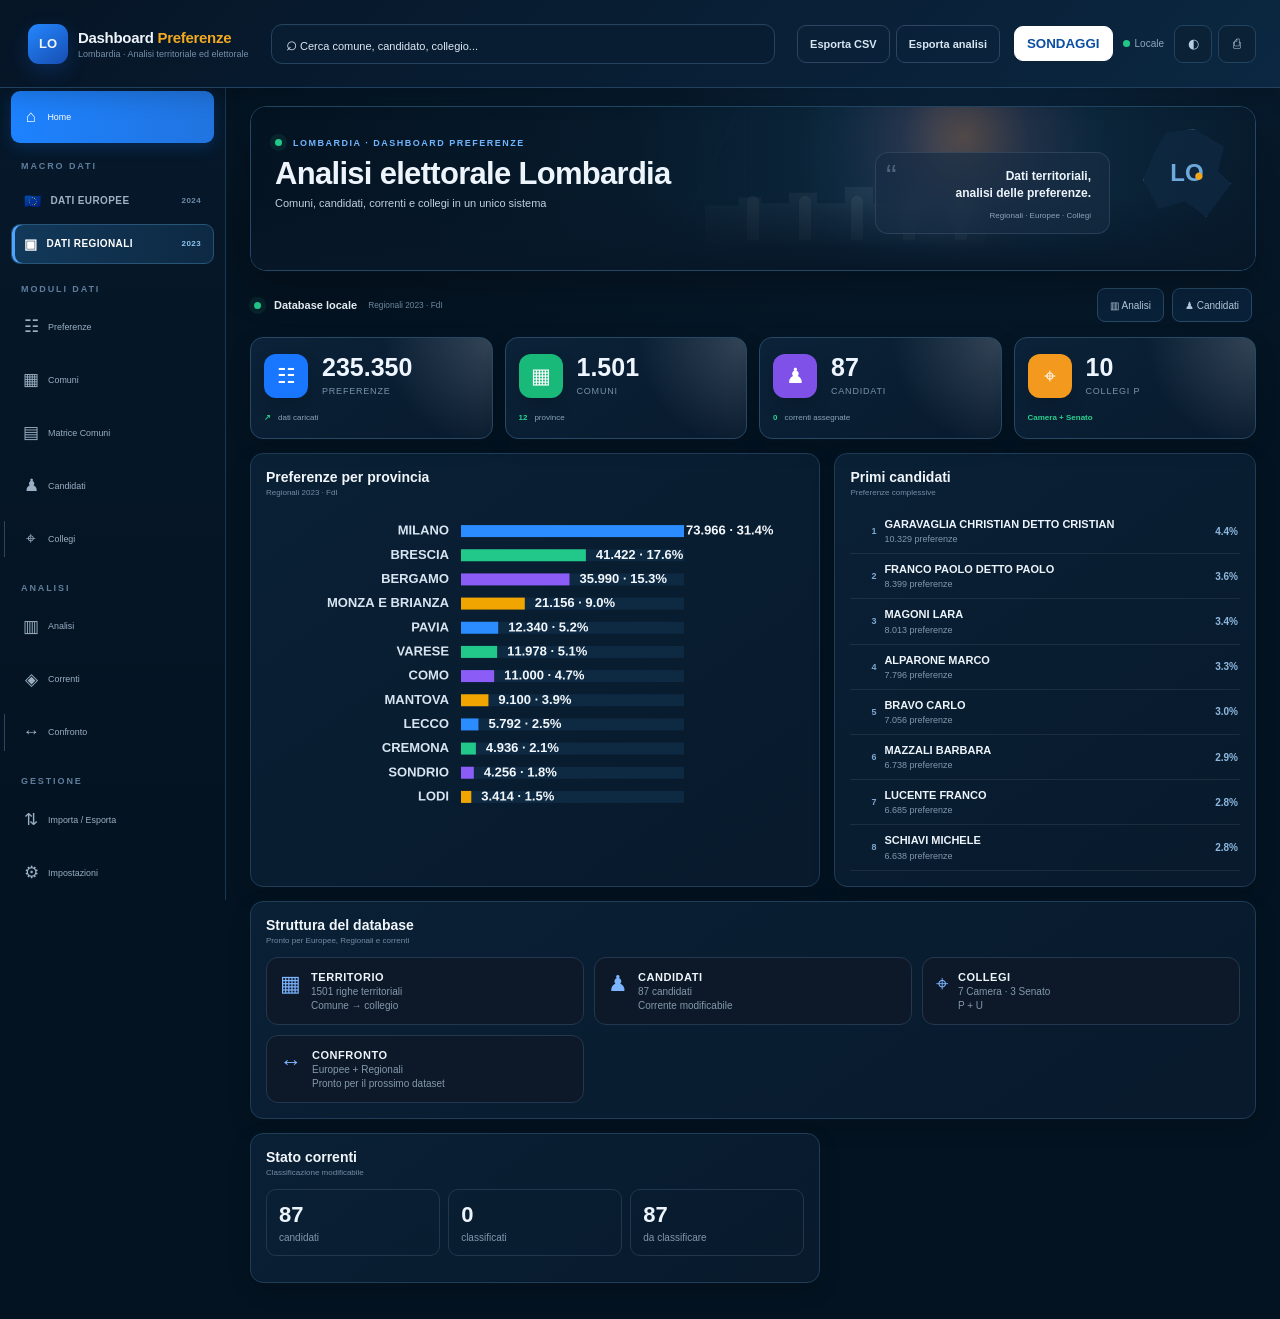
